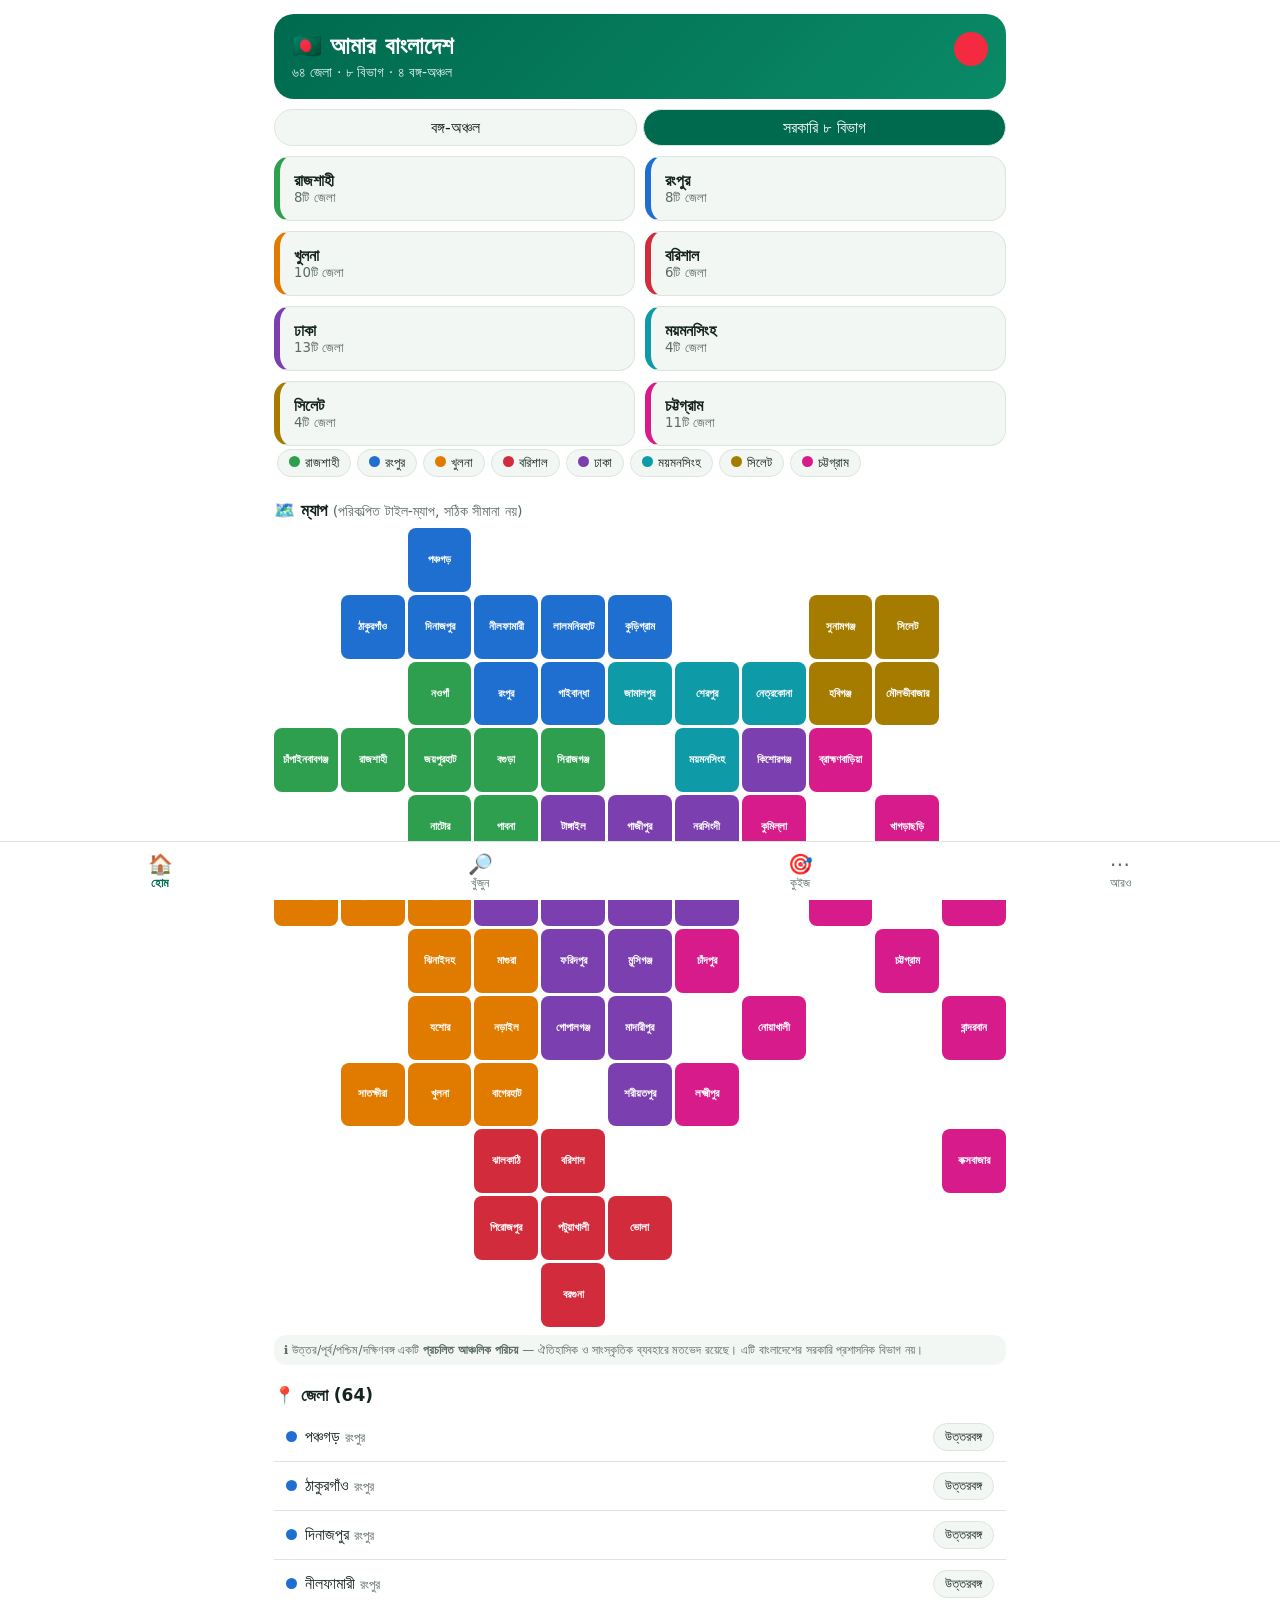
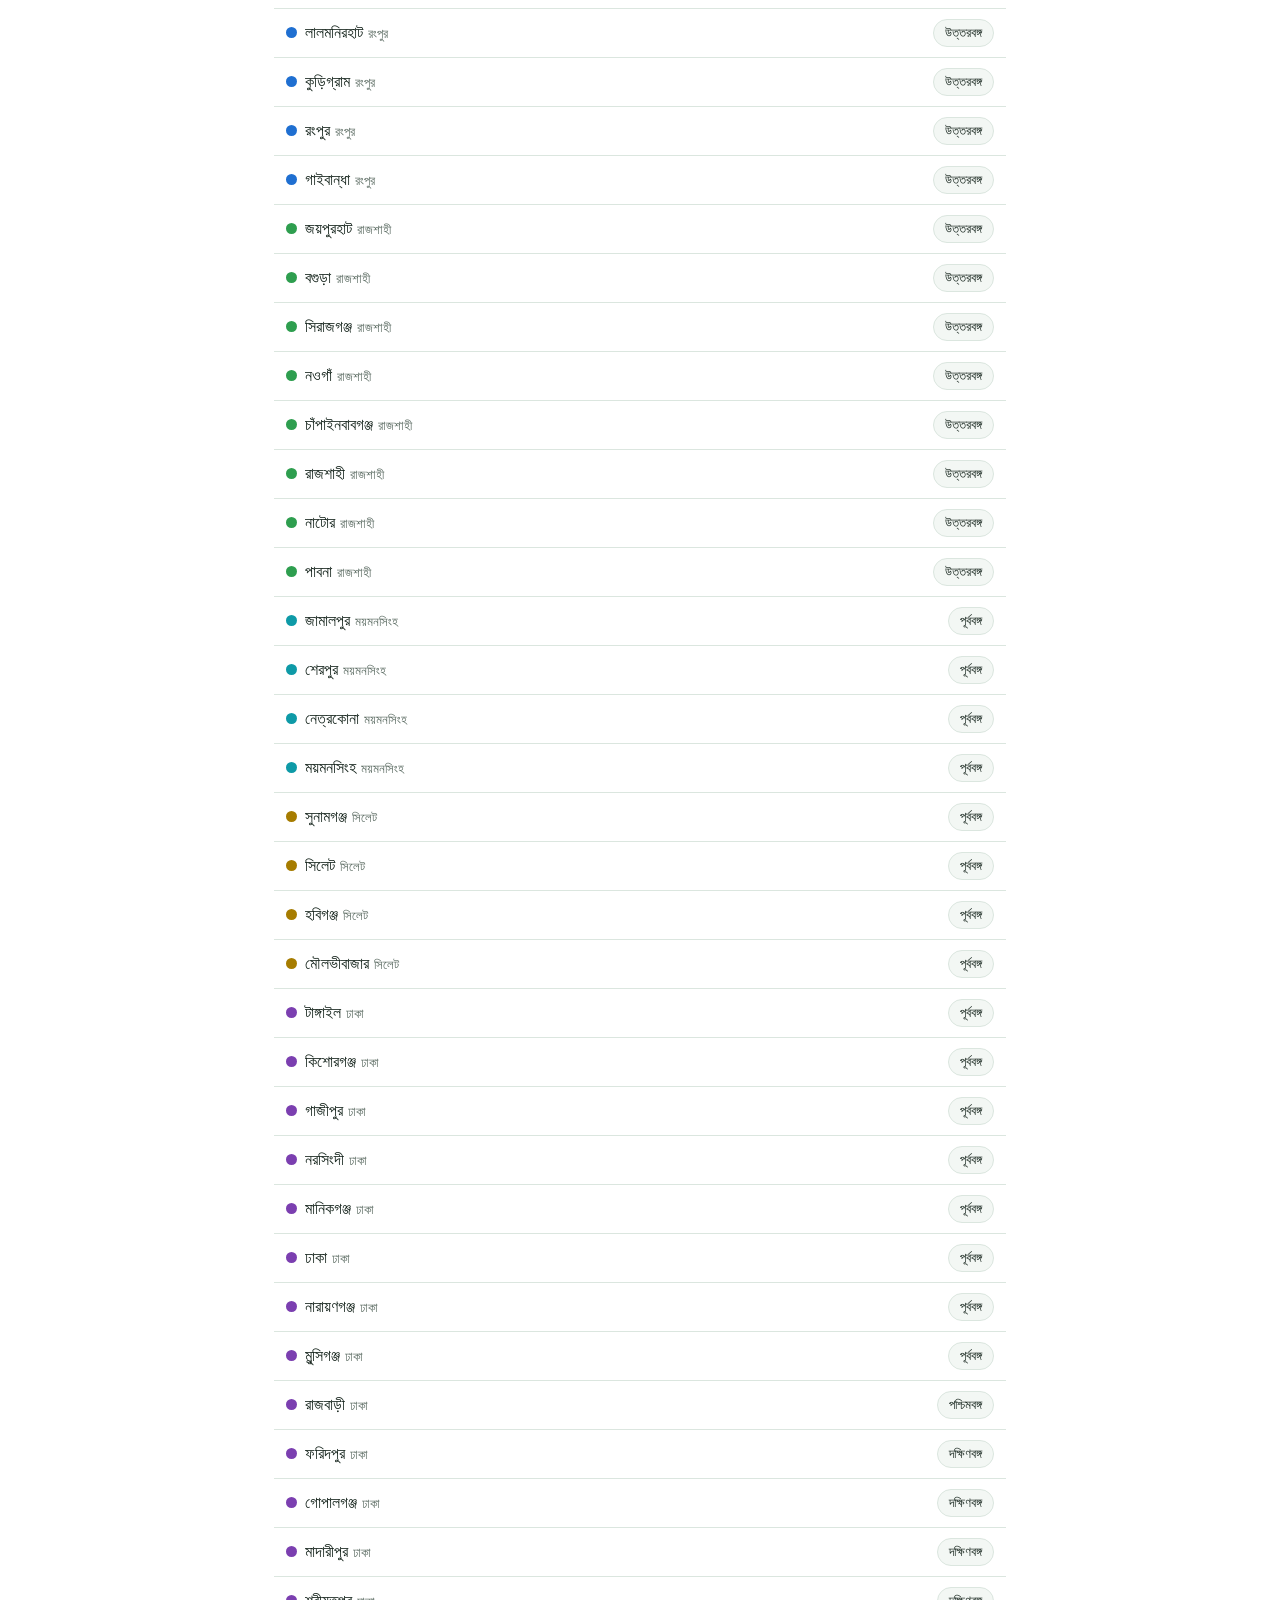
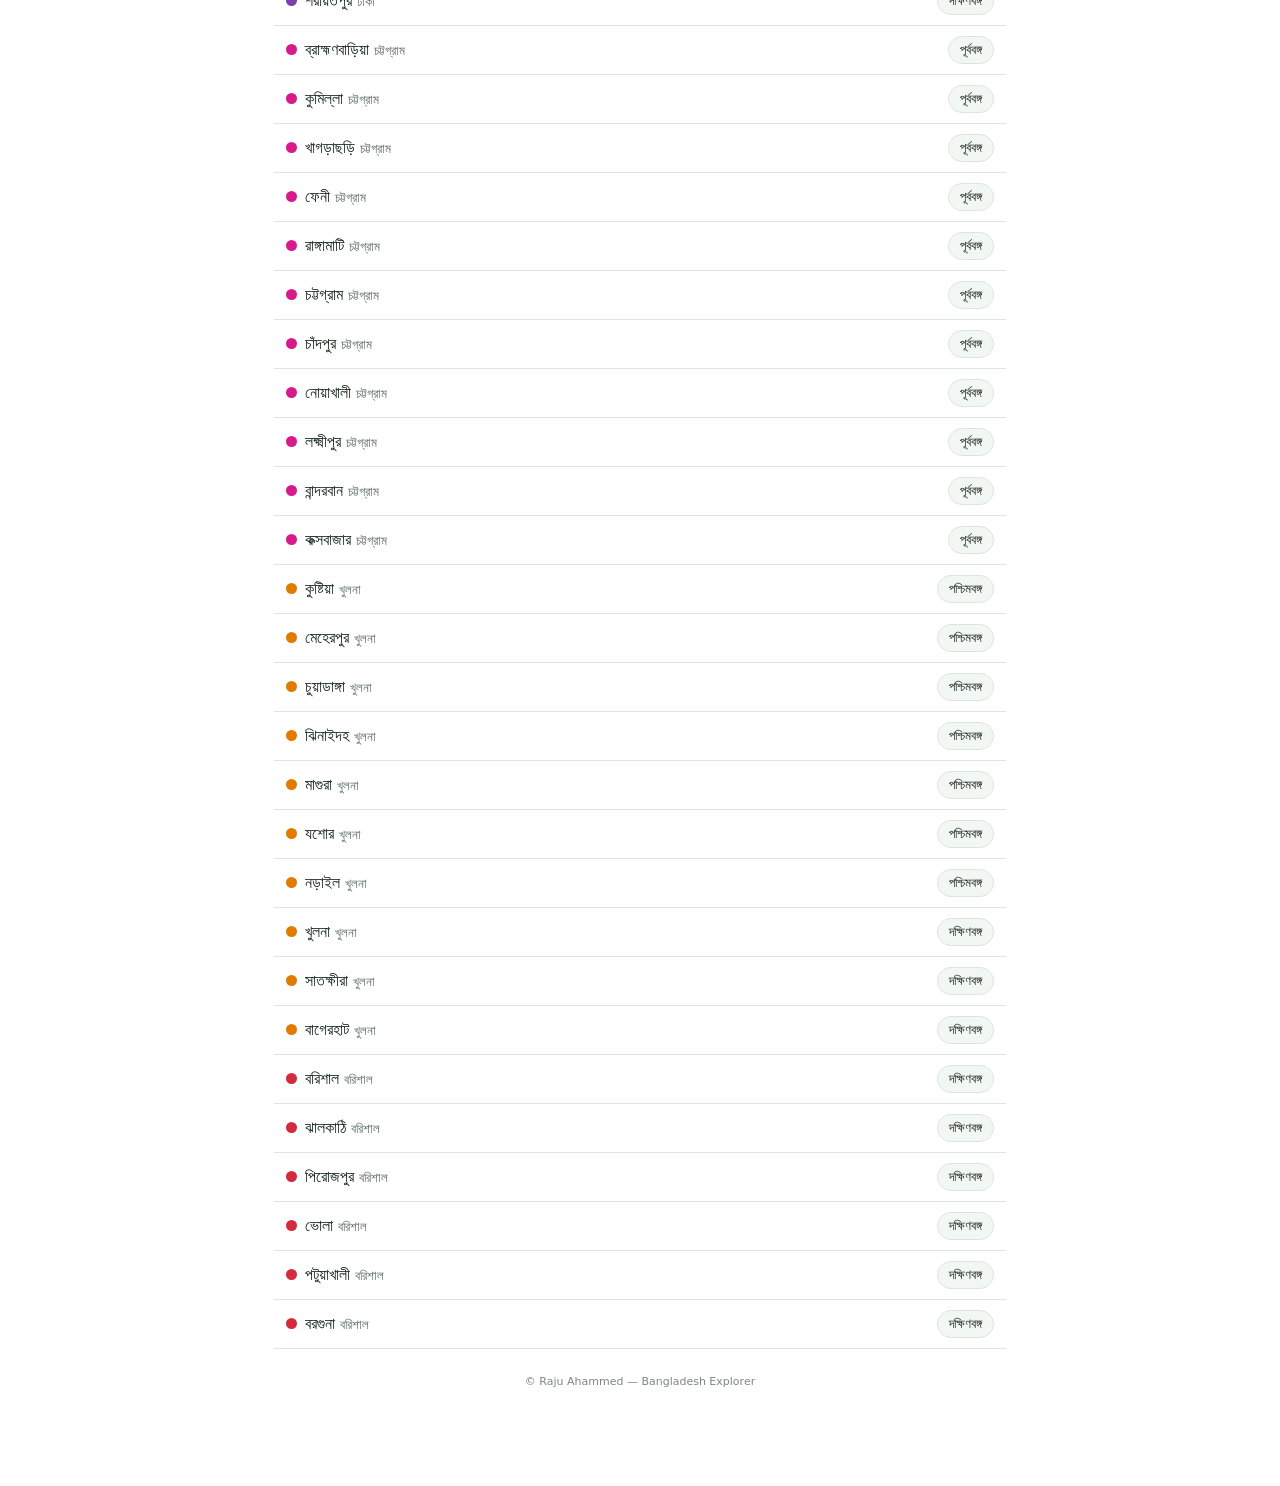
==== index.html @ a5cb710f "Rename index-3.html to index.html" ====
<!DOCTYPE html><html lang="bn"><head><meta charset="utf-8"><title>Bangladesh Explorer</title>
<meta name="viewport" content="width=device-width, initial-scale=1, viewport-fit=cover">
<style>
:root{--bg:#fff;--fg:#14231b;--card:#f3f7f4;--g:#006a4e;--r:#f42a41;--mut:#5b6b62;--bd:#dbe6df;box-sizing:border-box;padding-top:env(safe-area-inset-top,0px);padding-bottom:env(safe-area-inset-bottom,0px)}
@media(prefers-color-scheme:dark){:root:not([data-theme=light]){--bg:#0e1712;--fg:#e8f2ec;--card:#16241c;--mut:#9db0a5;--bd:#25382d}}
:root[data-theme=dark]{--bg:#0e1712;--fg:#e8f2ec;--card:#16241c;--mut:#9db0a5;--bd:#25382d}
*{box-sizing:border-box}html{scroll-padding-top:env(safe-area-inset-top,0px)}
body{margin:0;background:var(--bg);color:var(--fg);font-family:'Noto Sans Bengali','Kalpurush','Siyam Rupali','Nirmala UI','Bangla Sangam MN',system-ui,sans-serif;padding-bottom:78px}
main{max-width:760px;margin:auto;padding:14px}
h1{margin:0;font-size:24px}h2{font-size:17px;margin:20px 0 8px}
.top{background:linear-gradient(135deg,var(--g),#0a8a66);color:#fff;border-radius:20px;padding:18px;position:relative}
.top:after{content:"";position:absolute;right:18px;top:18px;width:34px;height:34px;border-radius:50%;background:var(--r)}
.top p{margin:4px 0 0;opacity:.9;font-size:14px}
.cards{display:grid;grid-template-columns:1fr 1fr;gap:10px}
.card{background:var(--card);border:1px solid var(--bd);border-radius:16px;padding:12px;transition:.2s}
button{font:inherit;color:inherit;cursor:pointer}
.reg{border-left:6px solid;text-align:left;font-weight:700;background:var(--card);border-radius:16px;border-top:1px solid var(--bd);border-right:1px solid var(--bd);border-bottom:1px solid var(--bd);padding:14px}
.reg small{display:block;color:var(--mut);font-weight:400}
.reg.on{transform:scale(1.03);box-shadow:0 4px 14px #0003}
.map{display:grid;grid-template-columns:repeat(11,1fr);gap:3px;margin-top:8px}
.t{aspect-ratio:1;border:0;border-radius:8px;font-size:clamp(7px,2.2vw,11px);line-height:1.1;padding:1px;color:#fff;font-weight:600;transition:.15s;overflow:hidden}
.t:hover,.t:active{transform:scale(1.25);z-index:2}.t.dim{opacity:.18}
.seg{display:flex;gap:6px;margin:10px 0}.seg button{flex:1;border:1px solid var(--bd);background:var(--card);border-radius:999px;padding:8px}
.seg .on{background:var(--g);color:#fff}
.note{font-size:12px;color:var(--mut);background:var(--card);border-radius:12px;padding:8px 10px;margin-top:8px}
.chip{display:inline-block;background:var(--card);border:1px solid var(--bd);border-radius:999px;padding:5px 11px;margin:3px;font-size:13px}
input{width:100%;font:inherit;padding:12px 14px;border-radius:14px;border:1px solid var(--bd);background:var(--card);color:var(--fg)}
.row{display:flex;justify-content:space-between;align-items:center;padding:10px 12px;border-bottom:1px solid var(--bd);cursor:pointer}
nav{position:fixed;bottom:0;left:0;right:0;display:flex;background:var(--bg);border-top:1px solid var(--bd);padding-bottom:env(safe-area-inset-bottom,0px)}
nav button{flex:1;border:0;background:none;padding:10px 0;font-size:12px;color:var(--mut)}nav .on{color:var(--g);font-weight:700}
nav span{display:block;font-size:20px}
#sheet{position:fixed;inset:0;background:#0007;display:none;align-items:flex-end;justify-content:center;z-index:9}
#sheet.open{display:flex}
#sh{background:var(--bg);width:100%;max-width:760px;max-height:88%;overflow:auto;border-radius:24px 24px 0 0;padding:18px;animation:up .25s}
@keyframes up{from{transform:translateY(40px);opacity:0}}
.foot{text-align:center;font-size:11px;color:var(--mut);margin:26px 0 6px;opacity:.8}
a{color:var(--g);font-weight:700}
.opt{display:block;width:100%;text-align:left;margin:6px 0;padding:12px;border-radius:12px;border:1px solid var(--bd);background:var(--card)}
.ok{background:#1b9a5f;color:#fff}.no{background:var(--r);color:#fff}
label{display:block;font-size:12px;color:var(--mut);margin:8px 0 3px}textarea,select{width:100%;font:inherit;padding:10px;border-radius:12px;border:1px solid var(--bd);background:var(--card);color:var(--fg)}
.t{display:flex;align-items:center;justify-content:center;text-align:center;text-decoration:none}
.sheet{display:none;position:fixed;inset:0;background:#0007;align-items:flex-end;justify-content:center;z-index:9}.sheet:target{display:flex}
.sh{background:var(--bg);width:100%;max-width:760px;max-height:88%;overflow:auto;border-radius:24px 24px 0 0;padding:18px}
nav a{flex:1;text-align:center;padding:10px 0;font-size:12px;color:var(--mut);text-decoration:none;font-weight:400}nav a span{display:block;font-size:20px}
details summary{cursor:pointer;padding:4px 0}html{scroll-behavior:smooth}
</style><script>window.onerror=function(m,u,l){var a=document.getElementById('app');if(a)a.innerHTML='<div style="padding:16px;font-family:sans-serif"><b>ত্রুটি:</b> '+m+' (line '+l+')<br><br><button onclick="try{localStorage.removeItem(\'bdData\')}catch(e){}location.reload()">রিসেট করে রিলোড করুন</button></div>'}</script></head><body><main id="app"><div id="home"></div><div class="top"><h1>🇧🇩 আমার বাংলাদেশ</h1><p>৬৪ জেলা · ৮ বিভাগ · ৪ বঙ্গ-অঞ্চল</p></div><div class="note">📄 সরল সংস্করণ: জেলায় ট্যাপ করলে তথ্য খুলবে। সার্চ, কুইজ ও অ্যাডমিন প্যানেল চালাতে ফাইলটি Chrome/Safari ব্রাউজারে খুলুন।</div><div><span class="chip"><i style="display:inline-block;width:11px;height:11px;border-radius:50%;margin-right:6px;background:#2e9e4f"></i>রাজশাহী</span><span class="chip"><i style="display:inline-block;width:11px;height:11px;border-radius:50%;margin-right:6px;background:#1f6fd1"></i>রংপুর</span><span class="chip"><i style="display:inline-block;width:11px;height:11px;border-radius:50%;margin-right:6px;background:#e07b00"></i>খুলনা</span><span class="chip"><i style="display:inline-block;width:11px;height:11px;border-radius:50%;margin-right:6px;background:#d22b3c"></i>বরিশাল</span><span class="chip"><i style="display:inline-block;width:11px;height:11px;border-radius:50%;margin-right:6px;background:#7b3fb0"></i>ঢাকা</span><span class="chip"><i style="display:inline-block;width:11px;height:11px;border-radius:50%;margin-right:6px;background:#0e9aa7"></i>ময়মনসিংহ</span><span class="chip"><i style="display:inline-block;width:11px;height:11px;border-radius:50%;margin-right:6px;background:#a67c00"></i>সিলেট</span><span class="chip"><i style="display:inline-block;width:11px;height:11px;border-radius:50%;margin-right:6px;background:#d81b8a"></i>চট্টগ্রাম</span></div><h2>🗺️ ম্যাপ <small style="font-weight:400;color:var(--mut)">(পরিকল্পিত টাইল-ম্যাপ)</small></h2><div class="map" style="grid-template-columns:repeat(11,1fr);grid-template-rows:repeat(12,auto)"><a class="t" href="#d-Panchagarh" style="grid-column:3;grid-row:1;background:#1f6fd1">পঞ্চগড়</a><a class="t" href="#d-Thakurgaon" style="grid-column:2;grid-row:2;background:#1f6fd1">ঠাকুরগাঁও</a><a class="t" href="#d-Dinajpur" style="grid-column:3;grid-row:2;background:#1f6fd1">দিনাজপুর</a><a class="t" href="#d-Nilphamari" style="grid-column:4;grid-row:2;background:#1f6fd1">নীলফামারী</a><a class="t" href="#d-Lalmonirhat" style="grid-column:5;grid-row:2;background:#1f6fd1">লালমনিরহাট</a><a class="t" href="#d-Kurigram" style="grid-column:6;grid-row:2;background:#1f6fd1">কুড়িগ্রাম</a><a class="t" href="#d-Rangpur" style="grid-column:4;grid-row:3;background:#1f6fd1">রংপুর</a><a class="t" href="#d-Gaibandha" style="grid-column:5;grid-row:3;background:#1f6fd1">গাইবান্ধা</a><a class="t" href="#d-Joypurhat" style="grid-column:3;grid-row:4;background:#2e9e4f">জয়পুরহাট</a><a class="t" href="#d-Bogura" style="grid-column:4;grid-row:4;background:#2e9e4f">বগুড়া</a><a class="t" href="#d-Sirajganj" style="grid-column:5;grid-row:4;background:#2e9e4f">সিরাজগঞ্জ</a><a class="t" href="#d-Naogaon" style="grid-column:3;grid-row:3;background:#2e9e4f">নওগাঁ</a><a class="t" href="#d-Chapainawabganj" style="grid-column:1;grid-row:4;background:#2e9e4f">চাঁপাইনবাবগঞ্জ</a><a class="t" href="#d-Rajshahi" style="grid-column:2;grid-row:4;background:#2e9e4f">রাজশাহী</a><a class="t" href="#d-Natore" style="grid-column:3;grid-row:5;background:#2e9e4f">নাটোর</a><a class="t" href="#d-Pabna" style="grid-column:4;grid-row:5;background:#2e9e4f">পাবনা</a><a class="t" href="#d-Jamalpur" style="grid-column:6;grid-row:3;background:#0e9aa7">জামালপুর</a><a class="t" href="#d-Sherpur" style="grid-column:7;grid-row:3;background:#0e9aa7">শেরপুর</a><a class="t" href="#d-Netrokona" style="grid-column:8;grid-row:3;background:#0e9aa7">নেত্রকোনা</a><a class="t" href="#d-Mymensingh" style="grid-column:7;grid-row:4;background:#0e9aa7">ময়মনসিংহ</a><a class="t" href="#d-Sunamganj" style="grid-column:9;grid-row:2;background:#a67c00">সুনামগঞ্জ</a><a class="t" href="#d-Sylhet" style="grid-column:10;grid-row:2;background:#a67c00">সিলেট</a><a class="t" href="#d-Habiganj" style="grid-column:9;grid-row:3;background:#a67c00">হবিগঞ্জ</a><a class="t" href="#d-Moulvibazar" style="grid-column:10;grid-row:3;background:#a67c00">মৌলভীবাজার</a><a class="t" href="#d-Tangail" style="grid-column:5;grid-row:5;background:#7b3fb0">টাঙ্গাইল</a><a class="t" href="#d-Kishoreganj" style="grid-column:8;grid-row:4;background:#7b3fb0">কিশোরগঞ্জ</a><a class="t" href="#d-Gazipur" style="grid-column:6;grid-row:5;background:#7b3fb0">গাজীপুর</a><a class="t" href="#d-Narsingdi" style="grid-column:7;grid-row:5;background:#7b3fb0">নরসিংদী</a><a class="t" href="#d-Manikganj" style="grid-column:5;grid-row:6;background:#7b3fb0">মানিকগঞ্জ</a><a class="t" href="#d-Dhaka" style="grid-column:6;grid-row:6;background:#7b3fb0">ঢাকা</a><a class="t" href="#d-Narayanganj" style="grid-column:7;grid-row:6;background:#7b3fb0">নারায়ণগঞ্জ</a><a class="t" href="#d-Munshiganj" style="grid-column:6;grid-row:7;background:#7b3fb0">মুন্সিগঞ্জ</a><a class="t" href="#d-Rajbari" style="grid-column:4;grid-row:6;background:#7b3fb0">রাজবাড়ী</a><a class="t" href="#d-Faridpur" style="grid-column:5;grid-row:7;background:#7b3fb0">ফরিদপুর</a><a class="t" href="#d-Gopalganj" style="grid-column:5;grid-row:8;background:#7b3fb0">গোপালগঞ্জ</a><a class="t" href="#d-Madaripur" style="grid-column:6;grid-row:8;background:#7b3fb0">মাদারীপুর</a><a class="t" href="#d-Shariatpur" style="grid-column:6;grid-row:9;background:#7b3fb0">শরীয়তপুর</a><a class="t" href="#d-Brahmanbaria" style="grid-column:9;grid-row:4;background:#d81b8a">ব্রাহ্মণবাড়িয়া</a><a class="t" href="#d-Cumilla" style="grid-column:8;grid-row:5;background:#d81b8a">কুমিল্লা</a><a class="t" href="#d-Khagrachhari" style="grid-column:10;grid-row:5;background:#d81b8a">খাগড়াছড়ি</a><a class="t" href="#d-Feni" style="grid-column:9;grid-row:6;background:#d81b8a">ফেনী</a><a class="t" href="#d-Rangamati" style="grid-column:11;grid-row:6;background:#d81b8a">রাঙ্গামাটি</a><a class="t" href="#d-Chattogram" style="grid-column:10;grid-row:7;background:#d81b8a">চট্টগ্রাম</a><a class="t" href="#d-Chandpur" style="grid-column:7;grid-row:7;background:#d81b8a">চাঁদপুর</a><a class="t" href="#d-Noakhali" style="grid-column:8;grid-row:8;background:#d81b8a">নোয়াখালী</a><a class="t" href="#d-Lakshmipur" style="grid-column:7;grid-row:9;background:#d81b8a">লক্ষ্মীপুর</a><a class="t" href="#d-Bandarban" style="grid-column:11;grid-row:8;background:#d81b8a">বান্দরবান</a><a class="t" href="#d-Cox-s-Bazar" style="grid-column:11;grid-row:10;background:#d81b8a">কক্সবাজার</a><a class="t" href="#d-Kushtia" style="grid-column:3;grid-row:6;background:#e07b00">কুষ্টিয়া</a><a class="t" href="#d-Meherpur" style="grid-column:1;grid-row:6;background:#e07b00">মেহেরপুর</a><a class="t" href="#d-Chuadanga" style="grid-column:2;grid-row:6;background:#e07b00">চুয়াডাঙ্গা</a><a class="t" href="#d-Jhenaidah" style="grid-column:3;grid-row:7;background:#e07b00">ঝিনাইদহ</a><a class="t" href="#d-Magura" style="grid-column:4;grid-row:7;background:#e07b00">মাগুরা</a><a class="t" href="#d-Jashore" style="grid-column:3;grid-row:8;background:#e07b00">যশোর</a><a class="t" href="#d-Narail" style="grid-column:4;grid-row:8;background:#e07b00">নড়াইল</a><a class="t" href="#d-Khulna" style="grid-column:3;grid-row:9;background:#e07b00">খুলনা</a><a class="t" href="#d-Satkhira" style="grid-column:2;grid-row:9;background:#e07b00">সাতক্ষীরা</a><a class="t" href="#d-Bagerhat" style="grid-column:4;grid-row:9;background:#e07b00">বাগেরহাট</a><a class="t" href="#d-Barishal" style="grid-column:5;grid-row:10;background:#d22b3c">বরিশাল</a><a class="t" href="#d-Jhalokati" style="grid-column:4;grid-row:10;background:#d22b3c">ঝালকাঠি</a><a class="t" href="#d-Pirojpur" style="grid-column:4;grid-row:11;background:#d22b3c">পিরোজপুর</a><a class="t" href="#d-Bhola" style="grid-column:6;grid-row:11;background:#d22b3c">ভোলা</a><a class="t" href="#d-Patuakhali" style="grid-column:5;grid-row:11;background:#d22b3c">পটুয়াখালী</a><a class="t" href="#d-Barguna" style="grid-column:5;grid-row:12;background:#d22b3c">বরগুনা</a></div><div class="note">ℹ️ উত্তর/পূর্ব/পশ্চিম/দক্ষিণবঙ্গ একটি <b>প্রচলিত আঞ্চলিক পরিচয়</b> — মতভেদ রয়েছে। এটি সরকারি প্রশাসনিক বিভাগ নয়।</div><h2 id="divs">🗺️ সরকারি ৮ বিভাগ</h2><details class="card" style="margin:6px 0"><summary><b style="color:#2e9e4f">রাজশাহী</b> (8টি জেলা)</summary><a class="row" href="#d-Joypurhat" style="text-decoration:none;color:inherit"><span><i style="display:inline-block;width:11px;height:11px;border-radius:50%;margin-right:6px;background:#2e9e4f"></i>জয়পুরহাট</span><span class="chip" style="margin:0">উত্তরবঙ্গ</span></a><a class="row" href="#d-Bogura" style="text-decoration:none;color:inherit"><span><i style="display:inline-block;width:11px;height:11px;border-radius:50%;margin-right:6px;background:#2e9e4f"></i>বগুড়া</span><span class="chip" style="margin:0">উত্তরবঙ্গ</span></a><a class="row" href="#d-Sirajganj" style="text-decoration:none;color:inherit"><span><i style="display:inline-block;width:11px;height:11px;border-radius:50%;margin-right:6px;background:#2e9e4f"></i>সিরাজগঞ্জ</span><span class="chip" style="margin:0">উত্তরবঙ্গ</span></a><a class="row" href="#d-Naogaon" style="text-decoration:none;color:inherit"><span><i style="display:inline-block;width:11px;height:11px;border-radius:50%;margin-right:6px;background:#2e9e4f"></i>নওগাঁ</span><span class="chip" style="margin:0">উত্তরবঙ্গ</span></a><a class="row" href="#d-Chapainawabganj" style="text-decoration:none;color:inherit"><span><i style="display:inline-block;width:11px;height:11px;border-radius:50%;margin-right:6px;background:#2e9e4f"></i>চাঁপাইনবাবগঞ্জ</span><span class="chip" style="margin:0">উত্তরবঙ্গ</span></a><a class="row" href="#d-Rajshahi" style="text-decoration:none;color:inherit"><span><i style="display:inline-block;width:11px;height:11px;border-radius:50%;margin-right:6px;background:#2e9e4f"></i>রাজশাহী</span><span class="chip" style="margin:0">উত্তরবঙ্গ</span></a><a class="row" href="#d-Natore" style="text-decoration:none;color:inherit"><span><i style="display:inline-block;width:11px;height:11px;border-radius:50%;margin-right:6px;background:#2e9e4f"></i>নাটোর</span><span class="chip" style="margin:0">উত্তরবঙ্গ</span></a><a class="row" href="#d-Pabna" style="text-decoration:none;color:inherit"><span><i style="display:inline-block;width:11px;height:11px;border-radius:50%;margin-right:6px;background:#2e9e4f"></i>পাবনা</span><span class="chip" style="margin:0">উত্তরবঙ্গ</span></a></details><details class="card" style="margin:6px 0"><summary><b style="color:#1f6fd1">রংপুর</b> (8টি জেলা)</summary><a class="row" href="#d-Panchagarh" style="text-decoration:none;color:inherit"><span><i style="display:inline-block;width:11px;height:11px;border-radius:50%;margin-right:6px;background:#1f6fd1"></i>পঞ্চগড়</span><span class="chip" style="margin:0">উত্তরবঙ্গ</span></a><a class="row" href="#d-Thakurgaon" style="text-decoration:none;color:inherit"><span><i style="display:inline-block;width:11px;height:11px;border-radius:50%;margin-right:6px;background:#1f6fd1"></i>ঠাকুরগাঁও</span><span class="chip" style="margin:0">উত্তরবঙ্গ</span></a><a class="row" href="#d-Dinajpur" style="text-decoration:none;color:inherit"><span><i style="display:inline-block;width:11px;height:11px;border-radius:50%;margin-right:6px;background:#1f6fd1"></i>দিনাজপুর</span><span class="chip" style="margin:0">উত্তরবঙ্গ</span></a><a class="row" href="#d-Nilphamari" style="text-decoration:none;color:inherit"><span><i style="display:inline-block;width:11px;height:11px;border-radius:50%;margin-right:6px;background:#1f6fd1"></i>নীলফামারী</span><span class="chip" style="margin:0">উত্তরবঙ্গ</span></a><a class="row" href="#d-Lalmonirhat" style="text-decoration:none;color:inherit"><span><i style="display:inline-block;width:11px;height:11px;border-radius:50%;margin-right:6px;background:#1f6fd1"></i>লালমনিরহাট</span><span class="chip" style="margin:0">উত্তরবঙ্গ</span></a><a class="row" href="#d-Kurigram" style="text-decoration:none;color:inherit"><span><i style="display:inline-block;width:11px;height:11px;border-radius:50%;margin-right:6px;background:#1f6fd1"></i>কুড়িগ্রাম</span><span class="chip" style="margin:0">উত্তরবঙ্গ</span></a><a class="row" href="#d-Rangpur" style="text-decoration:none;color:inherit"><span><i style="display:inline-block;width:11px;height:11px;border-radius:50%;margin-right:6px;background:#1f6fd1"></i>রংপুর</span><span class="chip" style="margin:0">উত্তরবঙ্গ</span></a><a class="row" href="#d-Gaibandha" style="text-decoration:none;color:inherit"><span><i style="display:inline-block;width:11px;height:11px;border-radius:50%;margin-right:6px;background:#1f6fd1"></i>গাইবান্ধা</span><span class="chip" style="margin:0">উত্তরবঙ্গ</span></a></details><details class="card" style="margin:6px 0"><summary><b style="color:#e07b00">খুলনা</b> (10টি জেলা)</summary><a class="row" href="#d-Kushtia" style="text-decoration:none;color:inherit"><span><i style="display:inline-block;width:11px;height:11px;border-radius:50%;margin-right:6px;background:#e07b00"></i>কুষ্টিয়া</span><span class="chip" style="margin:0">পশ্চিমবঙ্গ</span></a><a class="row" href="#d-Meherpur" style="text-decoration:none;color:inherit"><span><i style="display:inline-block;width:11px;height:11px;border-radius:50%;margin-right:6px;background:#e07b00"></i>মেহেরপুর</span><span class="chip" style="margin:0">পশ্চিমবঙ্গ</span></a><a class="row" href="#d-Chuadanga" style="text-decoration:none;color:inherit"><span><i style="display:inline-block;width:11px;height:11px;border-radius:50%;margin-right:6px;background:#e07b00"></i>চুয়াডাঙ্গা</span><span class="chip" style="margin:0">পশ্চিমবঙ্গ</span></a><a class="row" href="#d-Jhenaidah" style="text-decoration:none;color:inherit"><span><i style="display:inline-block;width:11px;height:11px;border-radius:50%;margin-right:6px;background:#e07b00"></i>ঝিনাইদহ</span><span class="chip" style="margin:0">পশ্চিমবঙ্গ</span></a><a class="row" href="#d-Magura" style="text-decoration:none;color:inherit"><span><i style="display:inline-block;width:11px;height:11px;border-radius:50%;margin-right:6px;background:#e07b00"></i>মাগুরা</span><span class="chip" style="margin:0">পশ্চিমবঙ্গ</span></a><a class="row" href="#d-Jashore" style="text-decoration:none;color:inherit"><span><i style="display:inline-block;width:11px;height:11px;border-radius:50%;margin-right:6px;background:#e07b00"></i>যশোর</span><span class="chip" style="margin:0">পশ্চিমবঙ্গ</span></a><a class="row" href="#d-Narail" style="text-decoration:none;color:inherit"><span><i style="display:inline-block;width:11px;height:11px;border-radius:50%;margin-right:6px;background:#e07b00"></i>নড়াইল</span><span class="chip" style="margin:0">পশ্চিমবঙ্গ</span></a><a class="row" href="#d-Khulna" style="text-decoration:none;color:inherit"><span><i style="display:inline-block;width:11px;height:11px;border-radius:50%;margin-right:6px;background:#e07b00"></i>খুলনা</span><span class="chip" style="margin:0">দক্ষিণবঙ্গ</span></a><a class="row" href="#d-Satkhira" style="text-decoration:none;color:inherit"><span><i style="display:inline-block;width:11px;height:11px;border-radius:50%;margin-right:6px;background:#e07b00"></i>সাতক্ষীরা</span><span class="chip" style="margin:0">দক্ষিণবঙ্গ</span></a><a class="row" href="#d-Bagerhat" style="text-decoration:none;color:inherit"><span><i style="display:inline-block;width:11px;height:11px;border-radius:50%;margin-right:6px;background:#e07b00"></i>বাগেরহাট</span><span class="chip" style="margin:0">দক্ষিণবঙ্গ</span></a></details><details class="card" style="margin:6px 0"><summary><b style="color:#d22b3c">বরিশাল</b> (6টি জেলা)</summary><a class="row" href="#d-Barishal" style="text-decoration:none;color:inherit"><span><i style="display:inline-block;width:11px;height:11px;border-radius:50%;margin-right:6px;background:#d22b3c"></i>বরিশাল</span><span class="chip" style="margin:0">দক্ষিণবঙ্গ</span></a><a class="row" href="#d-Jhalokati" style="text-decoration:none;color:inherit"><span><i style="display:inline-block;width:11px;height:11px;border-radius:50%;margin-right:6px;background:#d22b3c"></i>ঝালকাঠি</span><span class="chip" style="margin:0">দক্ষিণবঙ্গ</span></a><a class="row" href="#d-Pirojpur" style="text-decoration:none;color:inherit"><span><i style="display:inline-block;width:11px;height:11px;border-radius:50%;margin-right:6px;background:#d22b3c"></i>পিরোজপুর</span><span class="chip" style="margin:0">দক্ষিণবঙ্গ</span></a><a class="row" href="#d-Bhola" style="text-decoration:none;color:inherit"><span><i style="display:inline-block;width:11px;height:11px;border-radius:50%;margin-right:6px;background:#d22b3c"></i>ভোলা</span><span class="chip" style="margin:0">দক্ষিণবঙ্গ</span></a><a class="row" href="#d-Patuakhali" style="text-decoration:none;color:inherit"><span><i style="display:inline-block;width:11px;height:11px;border-radius:50%;margin-right:6px;background:#d22b3c"></i>পটুয়াখালী</span><span class="chip" style="margin:0">দক্ষিণবঙ্গ</span></a><a class="row" href="#d-Barguna" style="text-decoration:none;color:inherit"><span><i style="display:inline-block;width:11px;height:11px;border-radius:50%;margin-right:6px;background:#d22b3c"></i>বরগুনা</span><span class="chip" style="margin:0">দক্ষিণবঙ্গ</span></a></details><details class="card" style="margin:6px 0"><summary><b style="color:#7b3fb0">ঢাকা</b> (13টি জেলা)</summary><a class="row" href="#d-Tangail" style="text-decoration:none;color:inherit"><span><i style="display:inline-block;width:11px;height:11px;border-radius:50%;margin-right:6px;background:#7b3fb0"></i>টাঙ্গাইল</span><span class="chip" style="margin:0">পূর্ববঙ্গ</span></a><a class="row" href="#d-Kishoreganj" style="text-decoration:none;color:inherit"><span><i style="display:inline-block;width:11px;height:11px;border-radius:50%;margin-right:6px;background:#7b3fb0"></i>কিশোরগঞ্জ</span><span class="chip" style="margin:0">পূর্ববঙ্গ</span></a><a class="row" href="#d-Gazipur" style="text-decoration:none;color:inherit"><span><i style="display:inline-block;width:11px;height:11px;border-radius:50%;margin-right:6px;background:#7b3fb0"></i>গাজীপুর</span><span class="chip" style="margin:0">পূর্ববঙ্গ</span></a><a class="row" href="#d-Narsingdi" style="text-decoration:none;color:inherit"><span><i style="display:inline-block;width:11px;height:11px;border-radius:50%;margin-right:6px;background:#7b3fb0"></i>নরসিংদী</span><span class="chip" style="margin:0">পূর্ববঙ্গ</span></a><a class="row" href="#d-Manikganj" style="text-decoration:none;color:inherit"><span><i style="display:inline-block;width:11px;height:11px;border-radius:50%;margin-right:6px;background:#7b3fb0"></i>মানিকগঞ্জ</span><span class="chip" style="margin:0">পূর্ববঙ্গ</span></a><a class="row" href="#d-Dhaka" style="text-decoration:none;color:inherit"><span><i style="display:inline-block;width:11px;height:11px;border-radius:50%;margin-right:6px;background:#7b3fb0"></i>ঢাকা</span><span class="chip" style="margin:0">পূর্ববঙ্গ</span></a><a class="row" href="#d-Narayanganj" style="text-decoration:none;color:inherit"><span><i style="display:inline-block;width:11px;height:11px;border-radius:50%;margin-right:6px;background:#7b3fb0"></i>নারায়ণগঞ্জ</span><span class="chip" style="margin:0">পূর্ববঙ্গ</span></a><a class="row" href="#d-Munshiganj" style="text-decoration:none;color:inherit"><span><i style="display:inline-block;width:11px;height:11px;border-radius:50%;margin-right:6px;background:#7b3fb0"></i>মুন্সিগঞ্জ</span><span class="chip" style="margin:0">পূর্ববঙ্গ</span></a><a class="row" href="#d-Rajbari" style="text-decoration:none;color:inherit"><span><i style="display:inline-block;width:11px;height:11px;border-radius:50%;margin-right:6px;background:#7b3fb0"></i>রাজবাড়ী</span><span class="chip" style="margin:0">পশ্চিমবঙ্গ</span></a><a class="row" href="#d-Faridpur" style="text-decoration:none;color:inherit"><span><i style="display:inline-block;width:11px;height:11px;border-radius:50%;margin-right:6px;background:#7b3fb0"></i>ফরিদপুর</span><span class="chip" style="margin:0">দক্ষিণবঙ্গ</span></a><a class="row" href="#d-Gopalganj" style="text-decoration:none;color:inherit"><span><i style="display:inline-block;width:11px;height:11px;border-radius:50%;margin-right:6px;background:#7b3fb0"></i>গোপালগঞ্জ</span><span class="chip" style="margin:0">দক্ষিণবঙ্গ</span></a><a class="row" href="#d-Madaripur" style="text-decoration:none;color:inherit"><span><i style="display:inline-block;width:11px;height:11px;border-radius:50%;margin-right:6px;background:#7b3fb0"></i>মাদারীপুর</span><span class="chip" style="margin:0">দক্ষিণবঙ্গ</span></a><a class="row" href="#d-Shariatpur" style="text-decoration:none;color:inherit"><span><i style="display:inline-block;width:11px;height:11px;border-radius:50%;margin-right:6px;background:#7b3fb0"></i>শরীয়তপুর</span><span class="chip" style="margin:0">দক্ষিণবঙ্গ</span></a></details><details class="card" style="margin:6px 0"><summary><b style="color:#0e9aa7">ময়মনসিংহ</b> (4টি জেলা)</summary><a class="row" href="#d-Jamalpur" style="text-decoration:none;color:inherit"><span><i style="display:inline-block;width:11px;height:11px;border-radius:50%;margin-right:6px;background:#0e9aa7"></i>জামালপুর</span><span class="chip" style="margin:0">পূর্ববঙ্গ</span></a><a class="row" href="#d-Sherpur" style="text-decoration:none;color:inherit"><span><i style="display:inline-block;width:11px;height:11px;border-radius:50%;margin-right:6px;background:#0e9aa7"></i>শেরপুর</span><span class="chip" style="margin:0">পূর্ববঙ্গ</span></a><a class="row" href="#d-Netrokona" style="text-decoration:none;color:inherit"><span><i style="display:inline-block;width:11px;height:11px;border-radius:50%;margin-right:6px;background:#0e9aa7"></i>নেত্রকোনা</span><span class="chip" style="margin:0">পূর্ববঙ্গ</span></a><a class="row" href="#d-Mymensingh" style="text-decoration:none;color:inherit"><span><i style="display:inline-block;width:11px;height:11px;border-radius:50%;margin-right:6px;background:#0e9aa7"></i>ময়মনসিংহ</span><span class="chip" style="margin:0">পূর্ববঙ্গ</span></a></details><details class="card" style="margin:6px 0"><summary><b style="color:#a67c00">সিলেট</b> (4টি জেলা)</summary><a class="row" href="#d-Sunamganj" style="text-decoration:none;color:inherit"><span><i style="display:inline-block;width:11px;height:11px;border-radius:50%;margin-right:6px;background:#a67c00"></i>সুনামগঞ্জ</span><span class="chip" style="margin:0">পূর্ববঙ্গ</span></a><a class="row" href="#d-Sylhet" style="text-decoration:none;color:inherit"><span><i style="display:inline-block;width:11px;height:11px;border-radius:50%;margin-right:6px;background:#a67c00"></i>সিলেট</span><span class="chip" style="margin:0">পূর্ববঙ্গ</span></a><a class="row" href="#d-Habiganj" style="text-decoration:none;color:inherit"><span><i style="display:inline-block;width:11px;height:11px;border-radius:50%;margin-right:6px;background:#a67c00"></i>হবিগঞ্জ</span><span class="chip" style="margin:0">পূর্ববঙ্গ</span></a><a class="row" href="#d-Moulvibazar" style="text-decoration:none;color:inherit"><span><i style="display:inline-block;width:11px;height:11px;border-radius:50%;margin-right:6px;background:#a67c00"></i>মৌলভীবাজার</span><span class="chip" style="margin:0">পূর্ববঙ্গ</span></a></details><details class="card" style="margin:6px 0"><summary><b style="color:#d81b8a">চট্টগ্রাম</b> (11টি জেলা)</summary><a class="row" href="#d-Brahmanbaria" style="text-decoration:none;color:inherit"><span><i style="display:inline-block;width:11px;height:11px;border-radius:50%;margin-right:6px;background:#d81b8a"></i>ব্রাহ্মণবাড়িয়া</span><span class="chip" style="margin:0">পূর্ববঙ্গ</span></a><a class="row" href="#d-Cumilla" style="text-decoration:none;color:inherit"><span><i style="display:inline-block;width:11px;height:11px;border-radius:50%;margin-right:6px;background:#d81b8a"></i>কুমিল্লা</span><span class="chip" style="margin:0">পূর্ববঙ্গ</span></a><a class="row" href="#d-Khagrachhari" style="text-decoration:none;color:inherit"><span><i style="display:inline-block;width:11px;height:11px;border-radius:50%;margin-right:6px;background:#d81b8a"></i>খাগড়াছড়ি</span><span class="chip" style="margin:0">পূর্ববঙ্গ</span></a><a class="row" href="#d-Feni" style="text-decoration:none;color:inherit"><span><i style="display:inline-block;width:11px;height:11px;border-radius:50%;margin-right:6px;background:#d81b8a"></i>ফেনী</span><span class="chip" style="margin:0">পূর্ববঙ্গ</span></a><a class="row" href="#d-Rangamati" style="text-decoration:none;color:inherit"><span><i style="display:inline-block;width:11px;height:11px;border-radius:50%;margin-right:6px;background:#d81b8a"></i>রাঙ্গামাটি</span><span class="chip" style="margin:0">পূর্ববঙ্গ</span></a><a class="row" href="#d-Chattogram" style="text-decoration:none;color:inherit"><span><i style="display:inline-block;width:11px;height:11px;border-radius:50%;margin-right:6px;background:#d81b8a"></i>চট্টগ্রাম</span><span class="chip" style="margin:0">পূর্ববঙ্গ</span></a><a class="row" href="#d-Chandpur" style="text-decoration:none;color:inherit"><span><i style="display:inline-block;width:11px;height:11px;border-radius:50%;margin-right:6px;background:#d81b8a"></i>চাঁদপুর</span><span class="chip" style="margin:0">পূর্ববঙ্গ</span></a><a class="row" href="#d-Noakhali" style="text-decoration:none;color:inherit"><span><i style="display:inline-block;width:11px;height:11px;border-radius:50%;margin-right:6px;background:#d81b8a"></i>নোয়াখালী</span><span class="chip" style="margin:0">পূর্ববঙ্গ</span></a><a class="row" href="#d-Lakshmipur" style="text-decoration:none;color:inherit"><span><i style="display:inline-block;width:11px;height:11px;border-radius:50%;margin-right:6px;background:#d81b8a"></i>লক্ষ্মীপুর</span><span class="chip" style="margin:0">পূর্ববঙ্গ</span></a><a class="row" href="#d-Bandarban" style="text-decoration:none;color:inherit"><span><i style="display:inline-block;width:11px;height:11px;border-radius:50%;margin-right:6px;background:#d81b8a"></i>বান্দরবান</span><span class="chip" style="margin:0">পূর্ববঙ্গ</span></a><a class="row" href="#d-Cox-s-Bazar" style="text-decoration:none;color:inherit"><span><i style="display:inline-block;width:11px;height:11px;border-radius:50%;margin-right:6px;background:#d81b8a"></i>কক্সবাজার</span><span class="chip" style="margin:0">পূর্ববঙ্গ</span></a></details><h2 id="regs">🌍 ৪টি বঙ্গ-অঞ্চল</h2><details class="card" style="margin:6px 0"><summary><b style="color:#0a8a4e">উত্তরবঙ্গ</b> (16টি জেলা)</summary><a class="row" href="#d-Panchagarh" style="text-decoration:none;color:inherit"><span><i style="display:inline-block;width:11px;height:11px;border-radius:50%;margin-right:6px;background:#1f6fd1"></i>পঞ্চগড়</span><span class="chip" style="margin:0">উত্তরবঙ্গ</span></a><a class="row" href="#d-Thakurgaon" style="text-decoration:none;color:inherit"><span><i style="display:inline-block;width:11px;height:11px;border-radius:50%;margin-right:6px;background:#1f6fd1"></i>ঠাকুরগাঁও</span><span class="chip" style="margin:0">উত্তরবঙ্গ</span></a><a class="row" href="#d-Dinajpur" style="text-decoration:none;color:inherit"><span><i style="display:inline-block;width:11px;height:11px;border-radius:50%;margin-right:6px;background:#1f6fd1"></i>দিনাজপুর</span><span class="chip" style="margin:0">উত্তরবঙ্গ</span></a><a class="row" href="#d-Nilphamari" style="text-decoration:none;color:inherit"><span><i style="display:inline-block;width:11px;height:11px;border-radius:50%;margin-right:6px;background:#1f6fd1"></i>নীলফামারী</span><span class="chip" style="margin:0">উত্তরবঙ্গ</span></a><a class="row" href="#d-Lalmonirhat" style="text-decoration:none;color:inherit"><span><i style="display:inline-block;width:11px;height:11px;border-radius:50%;margin-right:6px;background:#1f6fd1"></i>লালমনিরহাট</span><span class="chip" style="margin:0">উত্তরবঙ্গ</span></a><a class="row" href="#d-Kurigram" style="text-decoration:none;color:inherit"><span><i style="display:inline-block;width:11px;height:11px;border-radius:50%;margin-right:6px;background:#1f6fd1"></i>কুড়িগ্রাম</span><span class="chip" style="margin:0">উত্তরবঙ্গ</span></a><a class="row" href="#d-Rangpur" style="text-decoration:none;color:inherit"><span><i style="display:inline-block;width:11px;height:11px;border-radius:50%;margin-right:6px;background:#1f6fd1"></i>রংপুর</span><span class="chip" style="margin:0">উত্তরবঙ্গ</span></a><a class="row" href="#d-Gaibandha" style="text-decoration:none;color:inherit"><span><i style="display:inline-block;width:11px;height:11px;border-radius:50%;margin-right:6px;background:#1f6fd1"></i>গাইবান্ধা</span><span class="chip" style="margin:0">উত্তরবঙ্গ</span></a><a class="row" href="#d-Joypurhat" style="text-decoration:none;color:inherit"><span><i style="display:inline-block;width:11px;height:11px;border-radius:50%;margin-right:6px;background:#2e9e4f"></i>জয়পুরহাট</span><span class="chip" style="margin:0">উত্তরবঙ্গ</span></a><a class="row" href="#d-Bogura" style="text-decoration:none;color:inherit"><span><i style="display:inline-block;width:11px;height:11px;border-radius:50%;margin-right:6px;background:#2e9e4f"></i>বগুড়া</span><span class="chip" style="margin:0">উত্তরবঙ্গ</span></a><a class="row" href="#d-Sirajganj" style="text-decoration:none;color:inherit"><span><i style="display:inline-block;width:11px;height:11px;border-radius:50%;margin-right:6px;background:#2e9e4f"></i>সিরাজগঞ্জ</span><span class="chip" style="margin:0">উত্তরবঙ্গ</span></a><a class="row" href="#d-Naogaon" style="text-decoration:none;color:inherit"><span><i style="display:inline-block;width:11px;height:11px;border-radius:50%;margin-right:6px;background:#2e9e4f"></i>নওগাঁ</span><span class="chip" style="margin:0">উত্তরবঙ্গ</span></a><a class="row" href="#d-Chapainawabganj" style="text-decoration:none;color:inherit"><span><i style="display:inline-block;width:11px;height:11px;border-radius:50%;margin-right:6px;background:#2e9e4f"></i>চাঁপাইনবাবগঞ্জ</span><span class="chip" style="margin:0">উত্তরবঙ্গ</span></a><a class="row" href="#d-Rajshahi" style="text-decoration:none;color:inherit"><span><i style="display:inline-block;width:11px;height:11px;border-radius:50%;margin-right:6px;background:#2e9e4f"></i>রাজশাহী</span><span class="chip" style="margin:0">উত্তরবঙ্গ</span></a><a class="row" href="#d-Natore" style="text-decoration:none;color:inherit"><span><i style="display:inline-block;width:11px;height:11px;border-radius:50%;margin-right:6px;background:#2e9e4f"></i>নাটোর</span><span class="chip" style="margin:0">উত্তরবঙ্গ</span></a><a class="row" href="#d-Pabna" style="text-decoration:none;color:inherit"><span><i style="display:inline-block;width:11px;height:11px;border-radius:50%;margin-right:6px;background:#2e9e4f"></i>পাবনা</span><span class="chip" style="margin:0">উত্তরবঙ্গ</span></a></details><details class="card" style="margin:6px 0"><summary><b style="color:#1f6fd1">পূর্ববঙ্গ</b> (27টি জেলা)</summary><a class="row" href="#d-Jamalpur" style="text-decoration:none;color:inherit"><span><i style="display:inline-block;width:11px;height:11px;border-radius:50%;margin-right:6px;background:#0e9aa7"></i>জামালপুর</span><span class="chip" style="margin:0">পূর্ববঙ্গ</span></a><a class="row" href="#d-Sherpur" style="text-decoration:none;color:inherit"><span><i style="display:inline-block;width:11px;height:11px;border-radius:50%;margin-right:6px;background:#0e9aa7"></i>শেরপুর</span><span class="chip" style="margin:0">পূর্ববঙ্গ</span></a><a class="row" href="#d-Netrokona" style="text-decoration:none;color:inherit"><span><i style="display:inline-block;width:11px;height:11px;border-radius:50%;margin-right:6px;background:#0e9aa7"></i>নেত্রকোনা</span><span class="chip" style="margin:0">পূর্ববঙ্গ</span></a><a class="row" href="#d-Mymensingh" style="text-decoration:none;color:inherit"><span><i style="display:inline-block;width:11px;height:11px;border-radius:50%;margin-right:6px;background:#0e9aa7"></i>ময়মনসিংহ</span><span class="chip" style="margin:0">পূর্ববঙ্গ</span></a><a class="row" href="#d-Sunamganj" style="text-decoration:none;color:inherit"><span><i style="display:inline-block;width:11px;height:11px;border-radius:50%;margin-right:6px;background:#a67c00"></i>সুনামগঞ্জ</span><span class="chip" style="margin:0">পূর্ববঙ্গ</span></a><a class="row" href="#d-Sylhet" style="text-decoration:none;color:inherit"><span><i style="display:inline-block;width:11px;height:11px;border-radius:50%;margin-right:6px;background:#a67c00"></i>সিলেট</span><span class="chip" style="margin:0">পূর্ববঙ্গ</span></a><a class="row" href="#d-Habiganj" style="text-decoration:none;color:inherit"><span><i style="display:inline-block;width:11px;height:11px;border-radius:50%;margin-right:6px;background:#a67c00"></i>হবিগঞ্জ</span><span class="chip" style="margin:0">পূর্ববঙ্গ</span></a><a class="row" href="#d-Moulvibazar" style="text-decoration:none;color:inherit"><span><i style="display:inline-block;width:11px;height:11px;border-radius:50%;margin-right:6px;background:#a67c00"></i>মৌলভীবাজার</span><span class="chip" style="margin:0">পূর্ববঙ্গ</span></a><a class="row" href="#d-Tangail" style="text-decoration:none;color:inherit"><span><i style="display:inline-block;width:11px;height:11px;border-radius:50%;margin-right:6px;background:#7b3fb0"></i>টাঙ্গাইল</span><span class="chip" style="margin:0">পূর্ববঙ্গ</span></a><a class="row" href="#d-Kishoreganj" style="text-decoration:none;color:inherit"><span><i style="display:inline-block;width:11px;height:11px;border-radius:50%;margin-right:6px;background:#7b3fb0"></i>কিশোরগঞ্জ</span><span class="chip" style="margin:0">পূর্ববঙ্গ</span></a><a class="row" href="#d-Gazipur" style="text-decoration:none;color:inherit"><span><i style="display:inline-block;width:11px;height:11px;border-radius:50%;margin-right:6px;background:#7b3fb0"></i>গাজীপুর</span><span class="chip" style="margin:0">পূর্ববঙ্গ</span></a><a class="row" href="#d-Narsingdi" style="text-decoration:none;color:inherit"><span><i style="display:inline-block;width:11px;height:11px;border-radius:50%;margin-right:6px;background:#7b3fb0"></i>নরসিংদী</span><span class="chip" style="margin:0">পূর্ববঙ্গ</span></a><a class="row" href="#d-Manikganj" style="text-decoration:none;color:inherit"><span><i style="display:inline-block;width:11px;height:11px;border-radius:50%;margin-right:6px;background:#7b3fb0"></i>মানিকগঞ্জ</span><span class="chip" style="margin:0">পূর্ববঙ্গ</span></a><a class="row" href="#d-Dhaka" style="text-decoration:none;color:inherit"><span><i style="display:inline-block;width:11px;height:11px;border-radius:50%;margin-right:6px;background:#7b3fb0"></i>ঢাকা</span><span class="chip" style="margin:0">পূর্ববঙ্গ</span></a><a class="row" href="#d-Narayanganj" style="text-decoration:none;color:inherit"><span><i style="display:inline-block;width:11px;height:11px;border-radius:50%;margin-right:6px;background:#7b3fb0"></i>নারায়ণগঞ্জ</span><span class="chip" style="margin:0">পূর্ববঙ্গ</span></a><a class="row" href="#d-Munshiganj" style="text-decoration:none;color:inherit"><span><i style="display:inline-block;width:11px;height:11px;border-radius:50%;margin-right:6px;background:#7b3fb0"></i>মুন্সিগঞ্জ</span><span class="chip" style="margin:0">পূর্ববঙ্গ</span></a><a class="row" href="#d-Brahmanbaria" style="text-decoration:none;color:inherit"><span><i style="display:inline-block;width:11px;height:11px;border-radius:50%;margin-right:6px;background:#d81b8a"></i>ব্রাহ্মণবাড়িয়া</span><span class="chip" style="margin:0">পূর্ববঙ্গ</span></a><a class="row" href="#d-Cumilla" style="text-decoration:none;color:inherit"><span><i style="display:inline-block;width:11px;height:11px;border-radius:50%;margin-right:6px;background:#d81b8a"></i>কুমিল্লা</span><span class="chip" style="margin:0">পূর্ববঙ্গ</span></a><a class="row" href="#d-Khagrachhari" style="text-decoration:none;color:inherit"><span><i style="display:inline-block;width:11px;height:11px;border-radius:50%;margin-right:6px;background:#d81b8a"></i>খাগড়াছড়ি</span><span class="chip" style="margin:0">পূর্ববঙ্গ</span></a><a class="row" href="#d-Feni" style="text-decoration:none;color:inherit"><span><i style="display:inline-block;width:11px;height:11px;border-radius:50%;margin-right:6px;background:#d81b8a"></i>ফেনী</span><span class="chip" style="margin:0">পূর্ববঙ্গ</span></a><a class="row" href="#d-Rangamati" style="text-decoration:none;color:inherit"><span><i style="display:inline-block;width:11px;height:11px;border-radius:50%;margin-right:6px;background:#d81b8a"></i>রাঙ্গামাটি</span><span class="chip" style="margin:0">পূর্ববঙ্গ</span></a><a class="row" href="#d-Chattogram" style="text-decoration:none;color:inherit"><span><i style="display:inline-block;width:11px;height:11px;border-radius:50%;margin-right:6px;background:#d81b8a"></i>চট্টগ্রাম</span><span class="chip" style="margin:0">পূর্ববঙ্গ</span></a><a class="row" href="#d-Chandpur" style="text-decoration:none;color:inherit"><span><i style="display:inline-block;width:11px;height:11px;border-radius:50%;margin-right:6px;background:#d81b8a"></i>চাঁদপুর</span><span class="chip" style="margin:0">পূর্ববঙ্গ</span></a><a class="row" href="#d-Noakhali" style="text-decoration:none;color:inherit"><span><i style="display:inline-block;width:11px;height:11px;border-radius:50%;margin-right:6px;background:#d81b8a"></i>নোয়াখালী</span><span class="chip" style="margin:0">পূর্ববঙ্গ</span></a><a class="row" href="#d-Lakshmipur" style="text-decoration:none;color:inherit"><span><i style="display:inline-block;width:11px;height:11px;border-radius:50%;margin-right:6px;background:#d81b8a"></i>লক্ষ্মীপুর</span><span class="chip" style="margin:0">পূর্ববঙ্গ</span></a><a class="row" href="#d-Bandarban" style="text-decoration:none;color:inherit"><span><i style="display:inline-block;width:11px;height:11px;border-radius:50%;margin-right:6px;background:#d81b8a"></i>বান্দরবান</span><span class="chip" style="margin:0">পূর্ববঙ্গ</span></a><a class="row" href="#d-Cox-s-Bazar" style="text-decoration:none;color:inherit"><span><i style="display:inline-block;width:11px;height:11px;border-radius:50%;margin-right:6px;background:#d81b8a"></i>কক্সবাজার</span><span class="chip" style="margin:0">পূর্ববঙ্গ</span></a></details><details class="card" style="margin:6px 0"><summary><b style="color:#e07b00">পশ্চিমবঙ্গ</b> (8টি জেলা)</summary><a class="row" href="#d-Rajbari" style="text-decoration:none;color:inherit"><span><i style="display:inline-block;width:11px;height:11px;border-radius:50%;margin-right:6px;background:#7b3fb0"></i>রাজবাড়ী</span><span class="chip" style="margin:0">পশ্চিমবঙ্গ</span></a><a class="row" href="#d-Kushtia" style="text-decoration:none;color:inherit"><span><i style="display:inline-block;width:11px;height:11px;border-radius:50%;margin-right:6px;background:#e07b00"></i>কুষ্টিয়া</span><span class="chip" style="margin:0">পশ্চিমবঙ্গ</span></a><a class="row" href="#d-Meherpur" style="text-decoration:none;color:inherit"><span><i style="display:inline-block;width:11px;height:11px;border-radius:50%;margin-right:6px;background:#e07b00"></i>মেহেরপুর</span><span class="chip" style="margin:0">পশ্চিমবঙ্গ</span></a><a class="row" href="#d-Chuadanga" style="text-decoration:none;color:inherit"><span><i style="display:inline-block;width:11px;height:11px;border-radius:50%;margin-right:6px;background:#e07b00"></i>চুয়াডাঙ্গা</span><span class="chip" style="margin:0">পশ্চিমবঙ্গ</span></a><a class="row" href="#d-Jhenaidah" style="text-decoration:none;color:inherit"><span><i style="display:inline-block;width:11px;height:11px;border-radius:50%;margin-right:6px;background:#e07b00"></i>ঝিনাইদহ</span><span class="chip" style="margin:0">পশ্চিমবঙ্গ</span></a><a class="row" href="#d-Magura" style="text-decoration:none;color:inherit"><span><i style="display:inline-block;width:11px;height:11px;border-radius:50%;margin-right:6px;background:#e07b00"></i>মাগুরা</span><span class="chip" style="margin:0">পশ্চিমবঙ্গ</span></a><a class="row" href="#d-Jashore" style="text-decoration:none;color:inherit"><span><i style="display:inline-block;width:11px;height:11px;border-radius:50%;margin-right:6px;background:#e07b00"></i>যশোর</span><span class="chip" style="margin:0">পশ্চিমবঙ্গ</span></a><a class="row" href="#d-Narail" style="text-decoration:none;color:inherit"><span><i style="display:inline-block;width:11px;height:11px;border-radius:50%;margin-right:6px;background:#e07b00"></i>নড়াইল</span><span class="chip" style="margin:0">পশ্চিমবঙ্গ</span></a></details><details class="card" style="margin:6px 0"><summary><b style="color:#d22b3c">দক্ষিণবঙ্গ</b> (13টি জেলা)</summary><a class="row" href="#d-Faridpur" style="text-decoration:none;color:inherit"><span><i style="display:inline-block;width:11px;height:11px;border-radius:50%;margin-right:6px;background:#7b3fb0"></i>ফরিদপুর</span><span class="chip" style="margin:0">দক্ষিণবঙ্গ</span></a><a class="row" href="#d-Gopalganj" style="text-decoration:none;color:inherit"><span><i style="display:inline-block;width:11px;height:11px;border-radius:50%;margin-right:6px;background:#7b3fb0"></i>গোপালগঞ্জ</span><span class="chip" style="margin:0">দক্ষিণবঙ্গ</span></a><a class="row" href="#d-Madaripur" style="text-decoration:none;color:inherit"><span><i style="display:inline-block;width:11px;height:11px;border-radius:50%;margin-right:6px;background:#7b3fb0"></i>মাদারীপুর</span><span class="chip" style="margin:0">দক্ষিণবঙ্গ</span></a><a class="row" href="#d-Shariatpur" style="text-decoration:none;color:inherit"><span><i style="display:inline-block;width:11px;height:11px;border-radius:50%;margin-right:6px;background:#7b3fb0"></i>শরীয়তপুর</span><span class="chip" style="margin:0">দক্ষিণবঙ্গ</span></a><a class="row" href="#d-Khulna" style="text-decoration:none;color:inherit"><span><i style="display:inline-block;width:11px;height:11px;border-radius:50%;margin-right:6px;background:#e07b00"></i>খুলনা</span><span class="chip" style="margin:0">দক্ষিণবঙ্গ</span></a><a class="row" href="#d-Satkhira" style="text-decoration:none;color:inherit"><span><i style="display:inline-block;width:11px;height:11px;border-radius:50%;margin-right:6px;background:#e07b00"></i>সাতক্ষীরা</span><span class="chip" style="margin:0">দক্ষিণবঙ্গ</span></a><a class="row" href="#d-Bagerhat" style="text-decoration:none;color:inherit"><span><i style="display:inline-block;width:11px;height:11px;border-radius:50%;margin-right:6px;background:#e07b00"></i>বাগেরহাট</span><span class="chip" style="margin:0">দক্ষিণবঙ্গ</span></a><a class="row" href="#d-Barishal" style="text-decoration:none;color:inherit"><span><i style="display:inline-block;width:11px;height:11px;border-radius:50%;margin-right:6px;background:#d22b3c"></i>বরিশাল</span><span class="chip" style="margin:0">দক্ষিণবঙ্গ</span></a><a class="row" href="#d-Jhalokati" style="text-decoration:none;color:inherit"><span><i style="display:inline-block;width:11px;height:11px;border-radius:50%;margin-right:6px;background:#d22b3c"></i>ঝালকাঠি</span><span class="chip" style="margin:0">দক্ষিণবঙ্গ</span></a><a class="row" href="#d-Pirojpur" style="text-decoration:none;color:inherit"><span><i style="display:inline-block;width:11px;height:11px;border-radius:50%;margin-right:6px;background:#d22b3c"></i>পিরোজপুর</span><span class="chip" style="margin:0">দক্ষিণবঙ্গ</span></a><a class="row" href="#d-Bhola" style="text-decoration:none;color:inherit"><span><i style="display:inline-block;width:11px;height:11px;border-radius:50%;margin-right:6px;background:#d22b3c"></i>ভোলা</span><span class="chip" style="margin:0">দক্ষিণবঙ্গ</span></a><a class="row" href="#d-Patuakhali" style="text-decoration:none;color:inherit"><span><i style="display:inline-block;width:11px;height:11px;border-radius:50%;margin-right:6px;background:#d22b3c"></i>পটুয়াখালী</span><span class="chip" style="margin:0">দক্ষিণবঙ্গ</span></a><a class="row" href="#d-Barguna" style="text-decoration:none;color:inherit"><span><i style="display:inline-block;width:11px;height:11px;border-radius:50%;margin-right:6px;background:#d22b3c"></i>বরগুনা</span><span class="chip" style="margin:0">দক্ষিণবঙ্গ</span></a></details><h2 id="about">ℹ️ About / Developer</h2><div class="card"><b>🇧🇩 Bangladesh Explorer</b><br>Created by Raju Ahammed<br><small>আপডেট, মতামত ও সাপোর্টের জন্য:</small><br>Telegram: <a href="https://t.me/r366grp" target="_blank" rel="noopener">@r366grp</a></div><div class="foot">© Raju Ahammed — Bangladesh Explorer</div><section class="sheet" id="d-Panchagarh"><div class="sh"><div style="display:flex;justify-content:space-between"><div><h1>পঞ্চগড়</h1><small>Panchagarh</small></div><a class="chip" href="#home">✕</a></div><p><span class="chip" style="background:#1f6fd1;color:#fff;border-color:#1f6fd1">রংপুর বিভাগ</span><span class="chip" style="border-color:#0a8a4e">উত্তরবঙ্গ</span></p><small class="note" style="display:block">জেলা → রংপুর বিভাগ → উত্তরবঙ্গ (প্রচলিত আঞ্চলিক পরিচয়, মতভেদ রয়েছে)</small><div class="card" style="margin:8px 0"><b>🍛 বিখ্যাত খাবার</b><br><small style="color:var(--mut)">তথ্য যাচাই করে যোগ করা হবে</small></div><div class="card" style="margin:8px 0"><b>🏞️ দর্শনীয় স্থান</b><br><span class="chip">বাংলাবান্ধা স্থলবন্দর</span><span class="chip">তেঁতুলিয়া</span></div><div class="card" style="margin:8px 0"><b>🌾 বিখ্যাত পণ্য</b><br><span class="chip">চা</span></div><div class="card" style="margin:8px 0"><b>👤 বিখ্যাত মানুষ</b><br><small style="color:var(--mut)">তথ্য যাচাই করে যোগ করা হবে</small></div><div class="card" style="margin:8px 0"><b>📜 ইতিহাস</b><br><small style='color:var(--mut)'>তথ্য যাচাই করে যোগ করা হবে</small></div><div class="card" style="margin:8px 0"><b>🇧🇩 মুক্তিযুদ্ধ</b><br><small style='color:var(--mut)'>তথ্য যাচাই করে যোগ করা হবে</small></div><div class="note">📚 তথ্যসূত্র: বাংলাপিডিয়া, বাংলাদেশ জাতীয় তথ্য বাতায়ন, বিবিএস — প্রশাসনিক সংখ্যা যাচাই সাপেক্ষে যোগ হবে।</div><div class="foot">© Raju Ahammed — Bangladesh Explorer</div></div></section><section class="sheet" id="d-Thakurgaon"><div class="sh"><div style="display:flex;justify-content:space-between"><div><h1>ঠাকুরগাঁও</h1><small>Thakurgaon</small></div><a class="chip" href="#home">✕</a></div><p><span class="chip" style="background:#1f6fd1;color:#fff;border-color:#1f6fd1">রংপুর বিভাগ</span><span class="chip" style="border-color:#0a8a4e">উত্তরবঙ্গ</span></p><small class="note" style="display:block">জেলা → রংপুর বিভাগ → উত্তরবঙ্গ (প্রচলিত আঞ্চলিক পরিচয়, মতভেদ রয়েছে)</small><div class="card" style="margin:8px 0"><b>🍛 বিখ্যাত খাবার</b><br><small style="color:var(--mut)">তথ্য যাচাই করে যোগ করা হবে</small></div><div class="card" style="margin:8px 0"><b>🏞️ দর্শনীয় স্থান</b><br><span class="chip">নেকমরদ মেলা (রাণীশংকৈল)</span></div><div class="card" style="margin:8px 0"><b>🌾 বিখ্যাত পণ্য</b><br><span class="chip">চিনিকল</span></div><div class="card" style="margin:8px 0"><b>👤 বিখ্যাত মানুষ</b><br><small style="color:var(--mut)">তথ্য যাচাই করে যোগ করা হবে</small></div><div class="card" style="margin:8px 0"><b>📜 ইতিহাস</b><br><small style='color:var(--mut)'>তথ্য যাচাই করে যোগ করা হবে</small></div><div class="card" style="margin:8px 0"><b>🇧🇩 মুক্তিযুদ্ধ</b><br><small style='color:var(--mut)'>তথ্য যাচাই করে যোগ করা হবে</small></div><div class="note">📚 তথ্যসূত্র: বাংলাপিডিয়া, বাংলাদেশ জাতীয় তথ্য বাতায়ন, বিবিএস — প্রশাসনিক সংখ্যা যাচাই সাপেক্ষে যোগ হবে।</div><div class="foot">© Raju Ahammed — Bangladesh Explorer</div></div></section><section class="sheet" id="d-Dinajpur"><div class="sh"><div style="display:flex;justify-content:space-between"><div><h1>দিনাজপুর</h1><small>Dinajpur</small></div><a class="chip" href="#home">✕</a></div><p><span class="chip" style="background:#1f6fd1;color:#fff;border-color:#1f6fd1">রংপুর বিভাগ</span><span class="chip" style="border-color:#0a8a4e">উত্তরবঙ্গ</span></p><small class="note" style="display:block">জেলা → রংপুর বিভাগ → উত্তরবঙ্গ (প্রচলিত আঞ্চলিক পরিচয়, মতভেদ রয়েছে)</small><div class="card" style="margin:8px 0"><b>🍛 বিখ্যাত খাবার</b><br><span class="chip">কাটারিভোগ চাল</span><span class="chip">লিচু</span></div><div class="card" style="margin:8px 0"><b>🏞️ দর্শনীয় স্থান</b><br><span class="chip">কান্তজিউ মন্দির</span><span class="chip">রামসাগর দিঘি</span></div><div class="card" style="margin:8px 0"><b>🌾 বিখ্যাত পণ্য</b><br><span class="chip">কাটারিভোগ চাল</span></div><div class="card" style="margin:8px 0"><b>👤 বিখ্যাত মানুষ</b><br><small style="color:var(--mut)">তথ্য যাচাই করে যোগ করা হবে</small></div><div class="card" style="margin:8px 0"><b>📜 ইতিহাস</b><br><small style='color:var(--mut)'>তথ্য যাচাই করে যোগ করা হবে</small></div><div class="card" style="margin:8px 0"><b>🇧🇩 মুক্তিযুদ্ধ</b><br><small style='color:var(--mut)'>তথ্য যাচাই করে যোগ করা হবে</small></div><div class="note">📚 তথ্যসূত্র: বাংলাপিডিয়া, বাংলাদেশ জাতীয় তথ্য বাতায়ন, বিবিএস — প্রশাসনিক সংখ্যা যাচাই সাপেক্ষে যোগ হবে।</div><div class="foot">© Raju Ahammed — Bangladesh Explorer</div></div></section><section class="sheet" id="d-Nilphamari"><div class="sh"><div style="display:flex;justify-content:space-between"><div><h1>নীলফামারী</h1><small>Nilphamari</small></div><a class="chip" href="#home">✕</a></div><p><span class="chip" style="background:#1f6fd1;color:#fff;border-color:#1f6fd1">রংপুর বিভাগ</span><span class="chip" style="border-color:#0a8a4e">উত্তরবঙ্গ</span></p><small class="note" style="display:block">জেলা → রংপুর বিভাগ → উত্তরবঙ্গ (প্রচলিত আঞ্চলিক পরিচয়, মতভেদ রয়েছে)</small><div class="card" style="margin:8px 0"><b>🍛 বিখ্যাত খাবার</b><br><small style="color:var(--mut)">তথ্য যাচাই করে যোগ করা হবে</small></div><div class="card" style="margin:8px 0"><b>🏞️ দর্শনীয় স্থান</b><br><span class="chip">সৈয়দপুর</span></div><div class="card" style="margin:8px 0"><b>🌾 বিখ্যাত পণ্য</b><br><span class="chip">সৈয়দপুর রেলওয়ে কারখানা</span></div><div class="card" style="margin:8px 0"><b>👤 বিখ্যাত মানুষ</b><br><small style="color:var(--mut)">তথ্য যাচাই করে যোগ করা হবে</small></div><div class="card" style="margin:8px 0"><b>📜 ইতিহাস</b><br><small style='color:var(--mut)'>তথ্য যাচাই করে যোগ করা হবে</small></div><div class="card" style="margin:8px 0"><b>🇧🇩 মুক্তিযুদ্ধ</b><br><small style='color:var(--mut)'>তথ্য যাচাই করে যোগ করা হবে</small></div><div class="note">📚 তথ্যসূত্র: বাংলাপিডিয়া, বাংলাদেশ জাতীয় তথ্য বাতায়ন, বিবিএস — প্রশাসনিক সংখ্যা যাচাই সাপেক্ষে যোগ হবে।</div><div class="foot">© Raju Ahammed — Bangladesh Explorer</div></div></section><section class="sheet" id="d-Lalmonirhat"><div class="sh"><div style="display:flex;justify-content:space-between"><div><h1>লালমনিরহাট</h1><small>Lalmonirhat</small></div><a class="chip" href="#home">✕</a></div><p><span class="chip" style="background:#1f6fd1;color:#fff;border-color:#1f6fd1">রংপুর বিভাগ</span><span class="chip" style="border-color:#0a8a4e">উত্তরবঙ্গ</span></p><small class="note" style="display:block">জেলা → রংপুর বিভাগ → উত্তরবঙ্গ (প্রচলিত আঞ্চলিক পরিচয়, মতভেদ রয়েছে)</small><div class="card" style="margin:8px 0"><b>🍛 বিখ্যাত খাবার</b><br><small style="color:var(--mut)">তথ্য যাচাই করে যোগ করা হবে</small></div><div class="card" style="margin:8px 0"><b>🏞️ দর্শনীয় স্থান</b><br><span class="chip">তিস্তা ব্যারাজ</span><span class="chip">দহগ্রাম-আঙ্গরপোতা (ছিটমহল করিডর)</span></div><div class="card" style="margin:8px 0"><b>🌾 বিখ্যাত পণ্য</b><br><small style="color:var(--mut)">তথ্য যাচাই করে যোগ করা হবে</small></div><div class="card" style="margin:8px 0"><b>👤 বিখ্যাত মানুষ</b><br><small style="color:var(--mut)">তথ্য যাচাই করে যোগ করা হবে</small></div><div class="card" style="margin:8px 0"><b>📜 ইতিহাস</b><br><small style='color:var(--mut)'>তথ্য যাচাই করে যোগ করা হবে</small></div><div class="card" style="margin:8px 0"><b>🇧🇩 মুক্তিযুদ্ধ</b><br><small style='color:var(--mut)'>তথ্য যাচাই করে যোগ করা হবে</small></div><div class="note">📚 তথ্যসূত্র: বাংলাপিডিয়া, বাংলাদেশ জাতীয় তথ্য বাতায়ন, বিবিএস — প্রশাসনিক সংখ্যা যাচাই সাপেক্ষে যোগ হবে।</div><div class="foot">© Raju Ahammed — Bangladesh Explorer</div></div></section><section class="sheet" id="d-Kurigram"><div class="sh"><div style="display:flex;justify-content:space-between"><div><h1>কুড়িগ্রাম</h1><small>Kurigram</small></div><a class="chip" href="#home">✕</a></div><p><span class="chip" style="background:#1f6fd1;color:#fff;border-color:#1f6fd1">রংপুর বিভাগ</span><span class="chip" style="border-color:#0a8a4e">উত্তরবঙ্গ</span></p><small class="note" style="display:block">জেলা → রংপুর বিভাগ → উত্তরবঙ্গ (প্রচলিত আঞ্চলিক পরিচয়, মতভেদ রয়েছে)</small><div class="card" style="margin:8px 0"><b>🍛 বিখ্যাত খাবার</b><br><small style="color:var(--mut)">তথ্য যাচাই করে যোগ করা হবে</small></div><div class="card" style="margin:8px 0"><b>🏞️ দর্শনীয় স্থান</b><br><span class="chip">চিলমারী নদীবন্দর</span></div><div class="card" style="margin:8px 0"><b>🌾 বিখ্যাত পণ্য</b><br><small style="color:var(--mut)">তথ্য যাচাই করে যোগ করা হবে</small></div><div class="card" style="margin:8px 0"><b>👤 বিখ্যাত মানুষ</b><br><small style="color:var(--mut)">তথ্য যাচাই করে যোগ করা হবে</small></div><div class="card" style="margin:8px 0"><b>📜 ইতিহাস</b><br>ব্রহ্মপুত্র নদ জেলার গুরুত্বপূর্ণ নদী।</div><div class="card" style="margin:8px 0"><b>🇧🇩 মুক্তিযুদ্ধ</b><br><small style='color:var(--mut)'>তথ্য যাচাই করে যোগ করা হবে</small></div><div class="note">📚 তথ্যসূত্র: বাংলাপিডিয়া, বাংলাদেশ জাতীয় তথ্য বাতায়ন, বিবিএস — প্রশাসনিক সংখ্যা যাচাই সাপেক্ষে যোগ হবে।</div><div class="foot">© Raju Ahammed — Bangladesh Explorer</div></div></section><section class="sheet" id="d-Rangpur"><div class="sh"><div style="display:flex;justify-content:space-between"><div><h1>রংপুর</h1><small>Rangpur</small></div><a class="chip" href="#home">✕</a></div><p><span class="chip" style="background:#1f6fd1;color:#fff;border-color:#1f6fd1">রংপুর বিভাগ</span><span class="chip" style="border-color:#0a8a4e">উত্তরবঙ্গ</span></p><small class="note" style="display:block">জেলা → রংপুর বিভাগ → উত্তরবঙ্গ (প্রচলিত আঞ্চলিক পরিচয়, মতভেদ রয়েছে)</small><div class="card" style="margin:8px 0"><b>🍛 বিখ্যাত খাবার</b><br><span class="chip">হাঁড়িভাঙ্গা আম</span></div><div class="card" style="margin:8px 0"><b>🏞️ দর্শনীয় স্থান</b><br><span class="chip">তাজহাট জমিদার বাড়ি</span></div><div class="card" style="margin:8px 0"><b>🌾 বিখ্যাত পণ্য</b><br><span class="chip">শতরঞ্জি</span></div><div class="card" style="margin:8px 0"><b>👤 বিখ্যাত মানুষ</b><br><span class="chip">বেগম রোকেয়া (পায়রাবন্দ, মিঠাপুকুর)</span></div><div class="card" style="margin:8px 0"><b>📜 ইতিহাস</b><br><small style='color:var(--mut)'>তথ্য যাচাই করে যোগ করা হবে</small></div><div class="card" style="margin:8px 0"><b>🇧🇩 মুক্তিযুদ্ধ</b><br><small style='color:var(--mut)'>তথ্য যাচাই করে যোগ করা হবে</small></div><div class="note">📚 তথ্যসূত্র: বাংলাপিডিয়া, বাংলাদেশ জাতীয় তথ্য বাতায়ন, বিবিএস — প্রশাসনিক সংখ্যা যাচাই সাপেক্ষে যোগ হবে।</div><div class="foot">© Raju Ahammed — Bangladesh Explorer</div></div></section><section class="sheet" id="d-Gaibandha"><div class="sh"><div style="display:flex;justify-content:space-between"><div><h1>গাইবান্ধা</h1><small>Gaibandha</small></div><a class="chip" href="#home">✕</a></div><p><span class="chip" style="background:#1f6fd1;color:#fff;border-color:#1f6fd1">রংপুর বিভাগ</span><span class="chip" style="border-color:#0a8a4e">উত্তরবঙ্গ</span></p><small class="note" style="display:block">জেলা → রংপুর বিভাগ → উত্তরবঙ্গ (প্রচলিত আঞ্চলিক পরিচয়, মতভেদ রয়েছে)</small><div class="card" style="margin:8px 0"><b>🍛 বিখ্যাত খাবার</b><br><small style="color:var(--mut)">তথ্য যাচাই করে যোগ করা হবে</small></div><div class="card" style="margin:8px 0"><b>🏞️ দর্শনীয় স্থান</b><br><small style="color:var(--mut)">তথ্য যাচাই করে যোগ করা হবে</small></div><div class="card" style="margin:8px 0"><b>🌾 বিখ্যাত পণ্য</b><br><small style="color:var(--mut)">তথ্য যাচাই করে যোগ করা হবে</small></div><div class="card" style="margin:8px 0"><b>👤 বিখ্যাত মানুষ</b><br><small style="color:var(--mut)">তথ্য যাচাই করে যোগ করা হবে</small></div><div class="card" style="margin:8px 0"><b>📜 ইতিহাস</b><br><small style='color:var(--mut)'>তথ্য যাচাই করে যোগ করা হবে</small></div><div class="card" style="margin:8px 0"><b>🇧🇩 মুক্তিযুদ্ধ</b><br><small style='color:var(--mut)'>তথ্য যাচাই করে যোগ করা হবে</small></div><div class="note">📚 তথ্যসূত্র: বাংলাপিডিয়া, বাংলাদেশ জাতীয় তথ্য বাতায়ন, বিবিএস — প্রশাসনিক সংখ্যা যাচাই সাপেক্ষে যোগ হবে।</div><div class="foot">© Raju Ahammed — Bangladesh Explorer</div></div></section><section class="sheet" id="d-Joypurhat"><div class="sh"><div style="display:flex;justify-content:space-between"><div><h1>জয়পুরহাট</h1><small>Joypurhat</small></div><a class="chip" href="#home">✕</a></div><p><span class="chip" style="background:#2e9e4f;color:#fff;border-color:#2e9e4f">রাজশাহী বিভাগ</span><span class="chip" style="border-color:#0a8a4e">উত্তরবঙ্গ</span></p><small class="note" style="display:block">জেলা → রাজশাহী বিভাগ → উত্তরবঙ্গ (প্রচলিত আঞ্চলিক পরিচয়, মতভেদ রয়েছে)</small><div class="card" style="margin:8px 0"><b>🍛 বিখ্যাত খাবার</b><br><small style="color:var(--mut)">তথ্য যাচাই করে যোগ করা হবে</small></div><div class="card" style="margin:8px 0"><b>🏞️ দর্শনীয় স্থান</b><br><small style="color:var(--mut)">তথ্য যাচাই করে যোগ করা হবে</small></div><div class="card" style="margin:8px 0"><b>🌾 বিখ্যাত পণ্য</b><br><small style="color:var(--mut)">তথ্য যাচাই করে যোগ করা হবে</small></div><div class="card" style="margin:8px 0"><b>👤 বিখ্যাত মানুষ</b><br><small style="color:var(--mut)">তথ্য যাচাই করে যোগ করা হবে</small></div><div class="card" style="margin:8px 0"><b>📜 ইতিহাস</b><br><small style='color:var(--mut)'>তথ্য যাচাই করে যোগ করা হবে</small></div><div class="card" style="margin:8px 0"><b>🇧🇩 মুক্তিযুদ্ধ</b><br><small style='color:var(--mut)'>তথ্য যাচাই করে যোগ করা হবে</small></div><div class="note">📚 তথ্যসূত্র: বাংলাপিডিয়া, বাংলাদেশ জাতীয় তথ্য বাতায়ন, বিবিএস — প্রশাসনিক সংখ্যা যাচাই সাপেক্ষে যোগ হবে।</div><div class="foot">© Raju Ahammed — Bangladesh Explorer</div></div></section><section class="sheet" id="d-Bogura"><div class="sh"><div style="display:flex;justify-content:space-between"><div><h1>বগুড়া</h1><small>Bogura</small></div><a class="chip" href="#home">✕</a></div><p><span class="chip" style="background:#2e9e4f;color:#fff;border-color:#2e9e4f">রাজশাহী বিভাগ</span><span class="chip" style="border-color:#0a8a4e">উত্তরবঙ্গ</span></p><small class="note" style="display:block">জেলা → রাজশাহী বিভাগ → উত্তরবঙ্গ (প্রচলিত আঞ্চলিক পরিচয়, মতভেদ রয়েছে)</small><div class="card" style="margin:8px 0"><b>🍛 বিখ্যাত খাবার</b><br><span class="chip">দই</span></div><div class="card" style="margin:8px 0"><b>🏞️ দর্শনীয় স্থান</b><br><span class="chip">মহাস্থানগড় (প্রাচীন পুণ্ড্রনগর)</span><span class="chip">ভাসু বিহার</span></div><div class="card" style="margin:8px 0"><b>🌾 বিখ্যাত পণ্য</b><br><small style="color:var(--mut)">তথ্য যাচাই করে যোগ করা হবে</small></div><div class="card" style="margin:8px 0"><b>👤 বিখ্যাত মানুষ</b><br><span class="chip">জিয়াউর রহমান (গাবতলী)</span></div><div class="card" style="margin:8px 0"><b>📜 ইতিহাস</b><br>প্রাচীন পুণ্ড্রনগর (মহাস্থানগড়) এই জেলায় অবস্থিত।</div><div class="card" style="margin:8px 0"><b>🇧🇩 মুক্তিযুদ্ধ</b><br><small style='color:var(--mut)'>তথ্য যাচাই করে যোগ করা হবে</small></div><div class="note">📚 তথ্যসূত্র: বাংলাপিডিয়া, বাংলাদেশ জাতীয় তথ্য বাতায়ন, বিবিএস — প্রশাসনিক সংখ্যা যাচাই সাপেক্ষে যোগ হবে।</div><div class="foot">© Raju Ahammed — Bangladesh Explorer</div></div></section><section class="sheet" id="d-Sirajganj"><div class="sh"><div style="display:flex;justify-content:space-between"><div><h1>সিরাজগঞ্জ</h1><small>Sirajganj</small></div><a class="chip" href="#home">✕</a></div><p><span class="chip" style="background:#2e9e4f;color:#fff;border-color:#2e9e4f">রাজশাহী বিভাগ</span><span class="chip" style="border-color:#0a8a4e">উত্তরবঙ্গ</span></p><small class="note" style="display:block">জেলা → রাজশাহী বিভাগ → উত্তরবঙ্গ (প্রচলিত আঞ্চলিক পরিচয়, মতভেদ রয়েছে)</small><div class="card" style="margin:8px 0"><b>🍛 বিখ্যাত খাবার</b><br><small style="color:var(--mut)">তথ্য যাচাই করে যোগ করা হবে</small></div><div class="card" style="margin:8px 0"><b>🏞️ দর্শনীয় স্থান</b><br><span class="chip">বঙ্গবন্ধু যমুনা সেতু</span><span class="chip">রবীন্দ্র কাছারিবাড়ী (শাহজাদপুর)</span></div><div class="card" style="margin:8px 0"><b>🌾 বিখ্যাত পণ্য</b><br><span class="chip">তাঁতশিল্প (বেলকুচি)</span></div><div class="card" style="margin:8px 0"><b>👤 বিখ্যাত মানুষ</b><br><small style="color:var(--mut)">তথ্য যাচাই করে যোগ করা হবে</small></div><div class="card" style="margin:8px 0"><b>📜 ইতিহাস</b><br><small style='color:var(--mut)'>তথ্য যাচাই করে যোগ করা হবে</small></div><div class="card" style="margin:8px 0"><b>🇧🇩 মুক্তিযুদ্ধ</b><br><small style='color:var(--mut)'>তথ্য যাচাই করে যোগ করা হবে</small></div><div class="note">📚 তথ্যসূত্র: বাংলাপিডিয়া, বাংলাদেশ জাতীয় তথ্য বাতায়ন, বিবিএস — প্রশাসনিক সংখ্যা যাচাই সাপেক্ষে যোগ হবে।</div><div class="foot">© Raju Ahammed — Bangladesh Explorer</div></div></section><section class="sheet" id="d-Naogaon"><div class="sh"><div style="display:flex;justify-content:space-between"><div><h1>নওগাঁ</h1><small>Naogaon</small></div><a class="chip" href="#home">✕</a></div><p><span class="chip" style="background:#2e9e4f;color:#fff;border-color:#2e9e4f">রাজশাহী বিভাগ</span><span class="chip" style="border-color:#0a8a4e">উত্তরবঙ্গ</span></p><small class="note" style="display:block">জেলা → রাজশাহী বিভাগ → উত্তরবঙ্গ (প্রচলিত আঞ্চলিক পরিচয়, মতভেদ রয়েছে)</small><div class="card" style="margin:8px 0"><b>🍛 বিখ্যাত খাবার</b><br><small style="color:var(--mut)">তথ্য যাচাই করে যোগ করা হবে</small></div><div class="card" style="margin:8px 0"><b>🏞️ দর্শনীয় স্থান</b><br><span class="chip">পাহাড়পুর সোমপুর মহাবিহার (ইউনেস্কো)</span><span class="chip">পতিসর কাছারিবাড়ী (আত্রাই)</span></div><div class="card" style="margin:8px 0"><b>🌾 বিখ্যাত পণ্য</b><br><small style="color:var(--mut)">তথ্য যাচাই করে যোগ করা হবে</small></div><div class="card" style="margin:8px 0"><b>👤 বিখ্যাত মানুষ</b><br><small style="color:var(--mut)">তথ্য যাচাই করে যোগ করা হবে</small></div><div class="card" style="margin:8px 0"><b>📜 ইতিহাস</b><br><small style='color:var(--mut)'>তথ্য যাচাই করে যোগ করা হবে</small></div><div class="card" style="margin:8px 0"><b>🇧🇩 মুক্তিযুদ্ধ</b><br><small style='color:var(--mut)'>তথ্য যাচাই করে যোগ করা হবে</small></div><div class="note">📚 তথ্যসূত্র: বাংলাপিডিয়া, বাংলাদেশ জাতীয় তথ্য বাতায়ন, বিবিএস — প্রশাসনিক সংখ্যা যাচাই সাপেক্ষে যোগ হবে।</div><div class="foot">© Raju Ahammed — Bangladesh Explorer</div></div></section><section class="sheet" id="d-Chapainawabganj"><div class="sh"><div style="display:flex;justify-content:space-between"><div><h1>চাঁপাইনবাবগঞ্জ</h1><small>Chapainawabganj</small></div><a class="chip" href="#home">✕</a></div><p><span class="chip" style="background:#2e9e4f;color:#fff;border-color:#2e9e4f">রাজশাহী বিভাগ</span><span class="chip" style="border-color:#0a8a4e">উত্তরবঙ্গ</span></p><small class="note" style="display:block">জেলা → রাজশাহী বিভাগ → উত্তরবঙ্গ (প্রচলিত আঞ্চলিক পরিচয়, মতভেদ রয়েছে)</small><div class="card" style="margin:8px 0"><b>🍛 বিখ্যাত খাবার</b><br><span class="chip">আম</span></div><div class="card" style="margin:8px 0"><b>🏞️ দর্শনীয় স্থান</b><br><span class="chip">ছোট সোনা মসজিদ</span><span class="chip">গৌড়ের ধ্বংসাবশেষ</span></div><div class="card" style="margin:8px 0"><b>🌾 বিখ্যাত পণ্য</b><br><small style="color:var(--mut)">তথ্য যাচাই করে যোগ করা হবে</small></div><div class="card" style="margin:8px 0"><b>👤 বিখ্যাত মানুষ</b><br><small style="color:var(--mut)">তথ্য যাচাই করে যোগ করা হবে</small></div><div class="card" style="margin:8px 0"><b>📜 ইতিহাস</b><br>মধ্যযুগীয় গৌড় নগরীর ধ্বংসাবশেষ এই অঞ্চলে রয়েছে।</div><div class="card" style="margin:8px 0"><b>🇧🇩 মুক্তিযুদ্ধ</b><br><small style='color:var(--mut)'>তথ্য যাচাই করে যোগ করা হবে</small></div><div class="note">📚 তথ্যসূত্র: বাংলাপিডিয়া, বাংলাদেশ জাতীয় তথ্য বাতায়ন, বিবিএস — প্রশাসনিক সংখ্যা যাচাই সাপেক্ষে যোগ হবে।</div><div class="foot">© Raju Ahammed — Bangladesh Explorer</div></div></section><section class="sheet" id="d-Rajshahi"><div class="sh"><div style="display:flex;justify-content:space-between"><div><h1>রাজশাহী</h1><small>Rajshahi</small></div><a class="chip" href="#home">✕</a></div><p><span class="chip" style="background:#2e9e4f;color:#fff;border-color:#2e9e4f">রাজশাহী বিভাগ</span><span class="chip" style="border-color:#0a8a4e">উত্তরবঙ্গ</span></p><small class="note" style="display:block">জেলা → রাজশাহী বিভাগ → উত্তরবঙ্গ (প্রচলিত আঞ্চলিক পরিচয়, মতভেদ রয়েছে)</small><div class="card" style="margin:8px 0"><b>🍛 বিখ্যাত খাবার</b><br><span class="chip">আম</span></div><div class="card" style="margin:8px 0"><b>🏞️ দর্শনীয় স্থান</b><br><span class="chip">বরেন্দ্র জাদুঘর</span></div><div class="card" style="margin:8px 0"><b>🌾 বিখ্যাত পণ্য</b><br><span class="chip">রেশম</span></div><div class="card" style="margin:8px 0"><b>👤 বিখ্যাত মানুষ</b><br><small style="color:var(--mut)">তথ্য যাচাই করে যোগ করা হবে</small></div><div class="card" style="margin:8px 0"><b>📜 ইতিহাস</b><br><small style='color:var(--mut)'>তথ্য যাচাই করে যোগ করা হবে</small></div><div class="card" style="margin:8px 0"><b>🇧🇩 মুক্তিযুদ্ধ</b><br><small style='color:var(--mut)'>তথ্য যাচাই করে যোগ করা হবে</small></div><div class="note">📚 তথ্যসূত্র: বাংলাপিডিয়া, বাংলাদেশ জাতীয় তথ্য বাতায়ন, বিবিএস — প্রশাসনিক সংখ্যা যাচাই সাপেক্ষে যোগ হবে।</div><div class="foot">© Raju Ahammed — Bangladesh Explorer</div></div></section><section class="sheet" id="d-Natore"><div class="sh"><div style="display:flex;justify-content:space-between"><div><h1>নাটোর</h1><small>Natore</small></div><a class="chip" href="#home">✕</a></div><p><span class="chip" style="background:#2e9e4f;color:#fff;border-color:#2e9e4f">রাজশাহী বিভাগ</span><span class="chip" style="border-color:#0a8a4e">উত্তরবঙ্গ</span></p><small class="note" style="display:block">জেলা → রাজশাহী বিভাগ → উত্তরবঙ্গ (প্রচলিত আঞ্চলিক পরিচয়, মতভেদ রয়েছে)</small><div class="card" style="margin:8px 0"><b>🍛 বিখ্যাত খাবার</b><br><span class="chip">কাঁচাগোল্লা</span></div><div class="card" style="margin:8px 0"><b>🏞️ দর্শনীয় স্থান</b><br><span class="chip">উত্তরা গণভবন</span><span class="chip">নাটোর রাজবাড়ী</span></div><div class="card" style="margin:8px 0"><b>🌾 বিখ্যাত পণ্য</b><br><small style="color:var(--mut)">তথ্য যাচাই করে যোগ করা হবে</small></div><div class="card" style="margin:8px 0"><b>👤 বিখ্যাত মানুষ</b><br><small style="color:var(--mut)">তথ্য যাচাই করে যোগ করা হবে</small></div><div class="card" style="margin:8px 0"><b>📜 ইতিহাস</b><br><small style='color:var(--mut)'>তথ্য যাচাই করে যোগ করা হবে</small></div><div class="card" style="margin:8px 0"><b>🇧🇩 মুক্তিযুদ্ধ</b><br><small style='color:var(--mut)'>তথ্য যাচাই করে যোগ করা হবে</small></div><div class="note">📚 তথ্যসূত্র: বাংলাপিডিয়া, বাংলাদেশ জাতীয় তথ্য বাতায়ন, বিবিএস — প্রশাসনিক সংখ্যা যাচাই সাপেক্ষে যোগ হবে।</div><div class="foot">© Raju Ahammed — Bangladesh Explorer</div></div></section><section class="sheet" id="d-Pabna"><div class="sh"><div style="display:flex;justify-content:space-between"><div><h1>পাবনা</h1><small>Pabna</small></div><a class="chip" href="#home">✕</a></div><p><span class="chip" style="background:#2e9e4f;color:#fff;border-color:#2e9e4f">রাজশাহী বিভাগ</span><span class="chip" style="border-color:#0a8a4e">উত্তরবঙ্গ</span></p><small class="note" style="display:block">জেলা → রাজশাহী বিভাগ → উত্তরবঙ্গ (প্রচলিত আঞ্চলিক পরিচয়, মতভেদ রয়েছে)</small><div class="card" style="margin:8px 0"><b>🍛 বিখ্যাত খাবার</b><br><small style="color:var(--mut)">তথ্য যাচাই করে যোগ করা হবে</small></div><div class="card" style="margin:8px 0"><b>🏞️ দর্শনীয় স্থান</b><br><span class="chip">হার্ডিঞ্জ ব্রিজ (ঈশ্বরদী)</span></div><div class="card" style="margin:8px 0"><b>🌾 বিখ্যাত পণ্য</b><br><span class="chip">তাঁতশিল্প</span></div><div class="card" style="margin:8px 0"><b>👤 বিখ্যাত মানুষ</b><br><small style="color:var(--mut)">তথ্য যাচাই করে যোগ করা হবে</small></div><div class="card" style="margin:8px 0"><b>📜 ইতিহাস</b><br><small style='color:var(--mut)'>তথ্য যাচাই করে যোগ করা হবে</small></div><div class="card" style="margin:8px 0"><b>🇧🇩 মুক্তিযুদ্ধ</b><br><small style='color:var(--mut)'>তথ্য যাচাই করে যোগ করা হবে</small></div><div class="note">📚 তথ্যসূত্র: বাংলাপিডিয়া, বাংলাদেশ জাতীয় তথ্য বাতায়ন, বিবিএস — প্রশাসনিক সংখ্যা যাচাই সাপেক্ষে যোগ হবে।</div><div class="foot">© Raju Ahammed — Bangladesh Explorer</div></div></section><section class="sheet" id="d-Jamalpur"><div class="sh"><div style="display:flex;justify-content:space-between"><div><h1>জামালপুর</h1><small>Jamalpur</small></div><a class="chip" href="#home">✕</a></div><p><span class="chip" style="background:#0e9aa7;color:#fff;border-color:#0e9aa7">ময়মনসিংহ বিভাগ</span><span class="chip" style="border-color:#1f6fd1">পূর্ববঙ্গ</span></p><small class="note" style="display:block">জেলা → ময়মনসিংহ বিভাগ → পূর্ববঙ্গ (প্রচলিত আঞ্চলিক পরিচয়, মতভেদ রয়েছে)</small><div class="card" style="margin:8px 0"><b>🍛 বিখ্যাত খাবার</b><br><small style="color:var(--mut)">তথ্য যাচাই করে যোগ করা হবে</small></div><div class="card" style="margin:8px 0"><b>🏞️ দর্শনীয় স্থান</b><br><small style="color:var(--mut)">তথ্য যাচাই করে যোগ করা হবে</small></div><div class="card" style="margin:8px 0"><b>🌾 বিখ্যাত পণ্য</b><br><small style="color:var(--mut)">তথ্য যাচাই করে যোগ করা হবে</small></div><div class="card" style="margin:8px 0"><b>👤 বিখ্যাত মানুষ</b><br><small style="color:var(--mut)">তথ্য যাচাই করে যোগ করা হবে</small></div><div class="card" style="margin:8px 0"><b>📜 ইতিহাস</b><br><small style='color:var(--mut)'>তথ্য যাচাই করে যোগ করা হবে</small></div><div class="card" style="margin:8px 0"><b>🇧🇩 মুক্তিযুদ্ধ</b><br><small style='color:var(--mut)'>তথ্য যাচাই করে যোগ করা হবে</small></div><div class="note">📚 তথ্যসূত্র: বাংলাপিডিয়া, বাংলাদেশ জাতীয় তথ্য বাতায়ন, বিবিএস — প্রশাসনিক সংখ্যা যাচাই সাপেক্ষে যোগ হবে।</div><div class="foot">© Raju Ahammed — Bangladesh Explorer</div></div></section><section class="sheet" id="d-Sherpur"><div class="sh"><div style="display:flex;justify-content:space-between"><div><h1>শেরপুর</h1><small>Sherpur</small></div><a class="chip" href="#home">✕</a></div><p><span class="chip" style="background:#0e9aa7;color:#fff;border-color:#0e9aa7">ময়মনসিংহ বিভাগ</span><span class="chip" style="border-color:#1f6fd1">পূর্ববঙ্গ</span></p><small class="note" style="display:block">জেলা → ময়মনসিংহ বিভাগ → পূর্ববঙ্গ (প্রচলিত আঞ্চলিক পরিচয়, মতভেদ রয়েছে)</small><div class="card" style="margin:8px 0"><b>🍛 বিখ্যাত খাবার</b><br><small style="color:var(--mut)">তথ্য যাচাই করে যোগ করা হবে</small></div><div class="card" style="margin:8px 0"><b>🏞️ দর্শনীয় স্থান</b><br><small style="color:var(--mut)">তথ্য যাচাই করে যোগ করা হবে</small></div><div class="card" style="margin:8px 0"><b>🌾 বিখ্যাত পণ্য</b><br><small style="color:var(--mut)">তথ্য যাচাই করে যোগ করা হবে</small></div><div class="card" style="margin:8px 0"><b>👤 বিখ্যাত মানুষ</b><br><small style="color:var(--mut)">তথ্য যাচাই করে যোগ করা হবে</small></div><div class="card" style="margin:8px 0"><b>📜 ইতিহাস</b><br><small style='color:var(--mut)'>তথ্য যাচাই করে যোগ করা হবে</small></div><div class="card" style="margin:8px 0"><b>🇧🇩 মুক্তিযুদ্ধ</b><br><small style='color:var(--mut)'>তথ্য যাচাই করে যোগ করা হবে</small></div><div class="note">📚 তথ্যসূত্র: বাংলাপিডিয়া, বাংলাদেশ জাতীয় তথ্য বাতায়ন, বিবিএস — প্রশাসনিক সংখ্যা যাচাই সাপেক্ষে যোগ হবে।</div><div class="foot">© Raju Ahammed — Bangladesh Explorer</div></div></section><section class="sheet" id="d-Netrokona"><div class="sh"><div style="display:flex;justify-content:space-between"><div><h1>নেত্রকোনা</h1><small>Netrokona</small></div><a class="chip" href="#home">✕</a></div><p><span class="chip" style="background:#0e9aa7;color:#fff;border-color:#0e9aa7">ময়মনসিংহ বিভাগ</span><span class="chip" style="border-color:#1f6fd1">পূর্ববঙ্গ</span></p><small class="note" style="display:block">জেলা → ময়মনসিংহ বিভাগ → পূর্ববঙ্গ (প্রচলিত আঞ্চলিক পরিচয়, মতভেদ রয়েছে)</small><div class="card" style="margin:8px 0"><b>🍛 বিখ্যাত খাবার</b><br><small style="color:var(--mut)">তথ্য যাচাই করে যোগ করা হবে</small></div><div class="card" style="margin:8px 0"><b>🏞️ দর্শনীয় স্থান</b><br><span class="chip">হাওর অঞ্চল</span></div><div class="card" style="margin:8px 0"><b>🌾 বিখ্যাত পণ্য</b><br><small style="color:var(--mut)">তথ্য যাচাই করে যোগ করা হবে</small></div><div class="card" style="margin:8px 0"><b>👤 বিখ্যাত মানুষ</b><br><span class="chip">হুমায়ূন আহমেদ (কথাসাহিত্যিক, নেত্রকোনায় জন্ম)</span></div><div class="card" style="margin:8px 0"><b>📜 ইতিহাস</b><br><small style='color:var(--mut)'>তথ্য যাচাই করে যোগ করা হবে</small></div><div class="card" style="margin:8px 0"><b>🇧🇩 মুক্তিযুদ্ধ</b><br><small style='color:var(--mut)'>তথ্য যাচাই করে যোগ করা হবে</small></div><div class="note">📚 তথ্যসূত্র: বাংলাপিডিয়া, বাংলাদেশ জাতীয় তথ্য বাতায়ন, বিবিএস — প্রশাসনিক সংখ্যা যাচাই সাপেক্ষে যোগ হবে।</div><div class="foot">© Raju Ahammed — Bangladesh Explorer</div></div></section><section class="sheet" id="d-Mymensingh"><div class="sh"><div style="display:flex;justify-content:space-between"><div><h1>ময়মনসিংহ</h1><small>Mymensingh</small></div><a class="chip" href="#home">✕</a></div><p><span class="chip" style="background:#0e9aa7;color:#fff;border-color:#0e9aa7">ময়মনসিংহ বিভাগ</span><span class="chip" style="border-color:#1f6fd1">পূর্ববঙ্গ</span></p><small class="note" style="display:block">জেলা → ময়মনসিংহ বিভাগ → পূর্ববঙ্গ (প্রচলিত আঞ্চলিক পরিচয়, মতভেদ রয়েছে)</small><div class="card" style="margin:8px 0"><b>🍛 বিখ্যাত খাবার</b><br><span class="chip">মুক্তাগাছার মণ্ডা</span></div><div class="card" style="margin:8px 0"><b>🏞️ দর্শনীয় স্থান</b><br><span class="chip">শশী লজ</span><span class="chip">আলেকজান্ডার ক্যাসেল</span></div><div class="card" style="margin:8px 0"><b>🌾 বিখ্যাত পণ্য</b><br><small style="color:var(--mut)">তথ্য যাচাই করে যোগ করা হবে</small></div><div class="card" style="margin:8px 0"><b>👤 বিখ্যাত মানুষ</b><br><small style="color:var(--mut)">তথ্য যাচাই করে যোগ করা হবে</small></div><div class="card" style="margin:8px 0"><b>📜 ইতিহাস</b><br><small style='color:var(--mut)'>তথ্য যাচাই করে যোগ করা হবে</small></div><div class="card" style="margin:8px 0"><b>🇧🇩 মুক্তিযুদ্ধ</b><br><small style='color:var(--mut)'>তথ্য যাচাই করে যোগ করা হবে</small></div><div class="note">📚 তথ্যসূত্র: বাংলাপিডিয়া, বাংলাদেশ জাতীয় তথ্য বাতায়ন, বিবিএস — প্রশাসনিক সংখ্যা যাচাই সাপেক্ষে যোগ হবে।</div><div class="foot">© Raju Ahammed — Bangladesh Explorer</div></div></section><section class="sheet" id="d-Sunamganj"><div class="sh"><div style="display:flex;justify-content:space-between"><div><h1>সুনামগঞ্জ</h1><small>Sunamganj</small></div><a class="chip" href="#home">✕</a></div><p><span class="chip" style="background:#a67c00;color:#fff;border-color:#a67c00">সিলেট বিভাগ</span><span class="chip" style="border-color:#1f6fd1">পূর্ববঙ্গ</span></p><small class="note" style="display:block">জেলা → সিলেট বিভাগ → পূর্ববঙ্গ (প্রচলিত আঞ্চলিক পরিচয়, মতভেদ রয়েছে)</small><div class="card" style="margin:8px 0"><b>🍛 বিখ্যাত খাবার</b><br><small style="color:var(--mut)">তথ্য যাচাই করে যোগ করা হবে</small></div><div class="card" style="margin:8px 0"><b>🏞️ দর্শনীয় স্থান</b><br><span class="chip">টাঙ্গুয়ার হাওর</span><span class="chip">শনির হাওর</span></div><div class="card" style="margin:8px 0"><b>🌾 বিখ্যাত পণ্য</b><br><small style="color:var(--mut)">তথ্য যাচাই করে যোগ করা হবে</small></div><div class="card" style="margin:8px 0"><b>👤 বিখ্যাত মানুষ</b><br><span class="chip">হাছন রাজা</span><span class="chip">শাহ আবদুল করিম</span></div><div class="card" style="margin:8px 0"><b>📜 ইতিহাস</b><br><small style='color:var(--mut)'>তথ্য যাচাই করে যোগ করা হবে</small></div><div class="card" style="margin:8px 0"><b>🇧🇩 মুক্তিযুদ্ধ</b><br><small style='color:var(--mut)'>তথ্য যাচাই করে যোগ করা হবে</small></div><div class="note">📚 তথ্যসূত্র: বাংলাপিডিয়া, বাংলাদেশ জাতীয় তথ্য বাতায়ন, বিবিএস — প্রশাসনিক সংখ্যা যাচাই সাপেক্ষে যোগ হবে।</div><div class="foot">© Raju Ahammed — Bangladesh Explorer</div></div></section><section class="sheet" id="d-Sylhet"><div class="sh"><div style="display:flex;justify-content:space-between"><div><h1>সিলেট</h1><small>Sylhet</small></div><a class="chip" href="#home">✕</a></div><p><span class="chip" style="background:#a67c00;color:#fff;border-color:#a67c00">সিলেট বিভাগ</span><span class="chip" style="border-color:#1f6fd1">পূর্ববঙ্গ</span></p><small class="note" style="display:block">জেলা → সিলেট বিভাগ → পূর্ববঙ্গ (প্রচলিত আঞ্চলিক পরিচয়, মতভেদ রয়েছে)</small><div class="card" style="margin:8px 0"><b>🍛 বিখ্যাত খাবার</b><br><span class="chip">চা (চা-বাগান)</span></div><div class="card" style="margin:8px 0"><b>🏞️ দর্শনীয় স্থান</b><br><span class="chip">শাহজালাল দরগাহ</span><span class="chip">জাফলং</span><span class="chip">রাতারগুল জলাবন</span></div><div class="card" style="margin:8px 0"><b>🌾 বিখ্যাত পণ্য</b><br><small style="color:var(--mut)">তথ্য যাচাই করে যোগ করা হবে</small></div><div class="card" style="margin:8px 0"><b>👤 বিখ্যাত মানুষ</b><br><small style="color:var(--mut)">তথ্য যাচাই করে যোগ করা হবে</small></div><div class="card" style="margin:8px 0"><b>📜 ইতিহাস</b><br><small style='color:var(--mut)'>তথ্য যাচাই করে যোগ করা হবে</small></div><div class="card" style="margin:8px 0"><b>🇧🇩 মুক্তিযুদ্ধ</b><br><small style='color:var(--mut)'>তথ্য যাচাই করে যোগ করা হবে</small></div><div class="note">📚 তথ্যসূত্র: বাংলাপিডিয়া, বাংলাদেশ জাতীয় তথ্য বাতায়ন, বিবিএস — প্রশাসনিক সংখ্যা যাচাই সাপেক্ষে যোগ হবে।</div><div class="foot">© Raju Ahammed — Bangladesh Explorer</div></div></section><section class="sheet" id="d-Habiganj"><div class="sh"><div style="display:flex;justify-content:space-between"><div><h1>হবিগঞ্জ</h1><small>Habiganj</small></div><a class="chip" href="#home">✕</a></div><p><span class="chip" style="background:#a67c00;color:#fff;border-color:#a67c00">সিলেট বিভাগ</span><span class="chip" style="border-color:#1f6fd1">পূর্ববঙ্গ</span></p><small class="note" style="display:block">জেলা → সিলেট বিভাগ → পূর্ববঙ্গ (প্রচলিত আঞ্চলিক পরিচয়, মতভেদ রয়েছে)</small><div class="card" style="margin:8px 0"><b>🍛 বিখ্যাত খাবার</b><br><small style="color:var(--mut)">তথ্য যাচাই করে যোগ করা হবে</small></div><div class="card" style="margin:8px 0"><b>🏞️ দর্শনীয় স্থান</b><br><span class="chip">সাতছড়ি জাতীয় উদ্যান</span><span class="chip">রেমা-কালেঙ্গা</span></div><div class="card" style="margin:8px 0"><b>🌾 বিখ্যাত পণ্য</b><br><span class="chip">চা</span></div><div class="card" style="margin:8px 0"><b>👤 বিখ্যাত মানুষ</b><br><small style="color:var(--mut)">তথ্য যাচাই করে যোগ করা হবে</small></div><div class="card" style="margin:8px 0"><b>📜 ইতিহাস</b><br><small style='color:var(--mut)'>তথ্য যাচাই করে যোগ করা হবে</small></div><div class="card" style="margin:8px 0"><b>🇧🇩 মুক্তিযুদ্ধ</b><br><small style='color:var(--mut)'>তথ্য যাচাই করে যোগ করা হবে</small></div><div class="note">📚 তথ্যসূত্র: বাংলাপিডিয়া, বাংলাদেশ জাতীয় তথ্য বাতায়ন, বিবিএস — প্রশাসনিক সংখ্যা যাচাই সাপেক্ষে যোগ হবে।</div><div class="foot">© Raju Ahammed — Bangladesh Explorer</div></div></section><section class="sheet" id="d-Moulvibazar"><div class="sh"><div style="display:flex;justify-content:space-between"><div><h1>মৌলভীবাজার</h1><small>Moulvibazar</small></div><a class="chip" href="#home">✕</a></div><p><span class="chip" style="background:#a67c00;color:#fff;border-color:#a67c00">সিলেট বিভাগ</span><span class="chip" style="border-color:#1f6fd1">পূর্ববঙ্গ</span></p><small class="note" style="display:block">জেলা → সিলেট বিভাগ → পূর্ববঙ্গ (প্রচলিত আঞ্চলিক পরিচয়, মতভেদ রয়েছে)</small><div class="card" style="margin:8px 0"><b>🍛 বিখ্যাত খাবার</b><br><span class="chip">সাত রঙের চা</span></div><div class="card" style="margin:8px 0"><b>🏞️ দর্শনীয় স্থান</b><br><span class="chip">লাউয়াছড়া জাতীয় উদ্যান</span><span class="chip">মাধবপুর লেক</span></div><div class="card" style="margin:8px 0"><b>🌾 বিখ্যাত পণ্য</b><br><span class="chip">চা (শ্রীমঙ্গল)</span></div><div class="card" style="margin:8px 0"><b>👤 বিখ্যাত মানুষ</b><br><small style="color:var(--mut)">তথ্য যাচাই করে যোগ করা হবে</small></div><div class="card" style="margin:8px 0"><b>📜 ইতিহাস</b><br><small style='color:var(--mut)'>তথ্য যাচাই করে যোগ করা হবে</small></div><div class="card" style="margin:8px 0"><b>🇧🇩 মুক্তিযুদ্ধ</b><br><small style='color:var(--mut)'>তথ্য যাচাই করে যোগ করা হবে</small></div><div class="note">📚 তথ্যসূত্র: বাংলাপিডিয়া, বাংলাদেশ জাতীয় তথ্য বাতায়ন, বিবিএস — প্রশাসনিক সংখ্যা যাচাই সাপেক্ষে যোগ হবে।</div><div class="foot">© Raju Ahammed — Bangladesh Explorer</div></div></section><section class="sheet" id="d-Tangail"><div class="sh"><div style="display:flex;justify-content:space-between"><div><h1>টাঙ্গাইল</h1><small>Tangail</small></div><a class="chip" href="#home">✕</a></div><p><span class="chip" style="background:#7b3fb0;color:#fff;border-color:#7b3fb0">ঢাকা বিভাগ</span><span class="chip" style="border-color:#1f6fd1">পূর্ববঙ্গ</span></p><small class="note" style="display:block">জেলা → ঢাকা বিভাগ → পূর্ববঙ্গ (প্রচলিত আঞ্চলিক পরিচয়, মতভেদ রয়েছে)</small><div class="card" style="margin:8px 0"><b>🍛 বিখ্যাত খাবার</b><br><span class="chip">পোড়াবাড়ীর চমচম</span></div><div class="card" style="margin:8px 0"><b>🏞️ দর্শনীয় স্থান</b><br><span class="chip">আতিয়া মসজিদ</span></div><div class="card" style="margin:8px 0"><b>🌾 বিখ্যাত পণ্য</b><br><span class="chip">তাঁতের শাড়ি</span></div><div class="card" style="margin:8px 0"><b>👤 বিখ্যাত মানুষ</b><br><small style="color:var(--mut)">তথ্য যাচাই করে যোগ করা হবে</small></div><div class="card" style="margin:8px 0"><b>📜 ইতিহাস</b><br><small style='color:var(--mut)'>তথ্য যাচাই করে যোগ করা হবে</small></div><div class="card" style="margin:8px 0"><b>🇧🇩 মুক্তিযুদ্ধ</b><br><small style='color:var(--mut)'>তথ্য যাচাই করে যোগ করা হবে</small></div><div class="note">📚 তথ্যসূত্র: বাংলাপিডিয়া, বাংলাদেশ জাতীয় তথ্য বাতায়ন, বিবিএস — প্রশাসনিক সংখ্যা যাচাই সাপেক্ষে যোগ হবে।</div><div class="foot">© Raju Ahammed — Bangladesh Explorer</div></div></section><section class="sheet" id="d-Kishoreganj"><div class="sh"><div style="display:flex;justify-content:space-between"><div><h1>কিশোরগঞ্জ</h1><small>Kishoreganj</small></div><a class="chip" href="#home">✕</a></div><p><span class="chip" style="background:#7b3fb0;color:#fff;border-color:#7b3fb0">ঢাকা বিভাগ</span><span class="chip" style="border-color:#1f6fd1">পূর্ববঙ্গ</span></p><small class="note" style="display:block">জেলা → ঢাকা বিভাগ → পূর্ববঙ্গ (প্রচলিত আঞ্চলিক পরিচয়, মতভেদ রয়েছে)</small><div class="card" style="margin:8px 0"><b>🍛 বিখ্যাত খাবার</b><br><span class="chip">পাকন পিঠা</span></div><div class="card" style="margin:8px 0"><b>🏞️ দর্শনীয় স্থান</b><br><small style="color:var(--mut)">তথ্য যাচাই করে যোগ করা হবে</small></div><div class="card" style="margin:8px 0"><b>🌾 বিখ্যাত পণ্য</b><br><small style="color:var(--mut)">তথ্য যাচাই করে যোগ করা হবে</small></div><div class="card" style="margin:8px 0"><b>👤 বিখ্যাত মানুষ</b><br><span class="chip">জয়নুল আবেদিন (শিল্পী)</span></div><div class="card" style="margin:8px 0"><b>📜 ইতিহাস</b><br><small style='color:var(--mut)'>তথ্য যাচাই করে যোগ করা হবে</small></div><div class="card" style="margin:8px 0"><b>🇧🇩 মুক্তিযুদ্ধ</b><br><small style='color:var(--mut)'>তথ্য যাচাই করে যোগ করা হবে</small></div><div class="note">📚 তথ্যসূত্র: বাংলাপিডিয়া, বাংলাদেশ জাতীয় তথ্য বাতায়ন, বিবিএস — প্রশাসনিক সংখ্যা যাচাই সাপেক্ষে যোগ হবে।</div><div class="foot">© Raju Ahammed — Bangladesh Explorer</div></div></section><section class="sheet" id="d-Gazipur"><div class="sh"><div style="display:flex;justify-content:space-between"><div><h1>গাজীপুর</h1><small>Gazipur</small></div><a class="chip" href="#home">✕</a></div><p><span class="chip" style="background:#7b3fb0;color:#fff;border-color:#7b3fb0">ঢাকা বিভাগ</span><span class="chip" style="border-color:#1f6fd1">পূর্ববঙ্গ</span></p><small class="note" style="display:block">জেলা → ঢাকা বিভাগ → পূর্ববঙ্গ (প্রচলিত আঞ্চলিক পরিচয়, মতভেদ রয়েছে)</small><div class="card" style="margin:8px 0"><b>🍛 বিখ্যাত খাবার</b><br><small style="color:var(--mut)">তথ্য যাচাই করে যোগ করা হবে</small></div><div class="card" style="margin:8px 0"><b>🏞️ দর্শনীয় স্থান</b><br><span class="chip">ভাওয়াল জাতীয় উদ্যান</span><span class="chip">বঙ্গবন্ধু সাফারি পার্ক</span></div><div class="card" style="margin:8px 0"><b>🌾 বিখ্যাত পণ্য</b><br><span class="chip">তৈরি পোশাক</span></div><div class="card" style="margin:8px 0"><b>👤 বিখ্যাত মানুষ</b><br><small style="color:var(--mut)">তথ্য যাচাই করে যোগ করা হবে</small></div><div class="card" style="margin:8px 0"><b>📜 ইতিহাস</b><br><small style='color:var(--mut)'>তথ্য যাচাই করে যোগ করা হবে</small></div><div class="card" style="margin:8px 0"><b>🇧🇩 মুক্তিযুদ্ধ</b><br><small style='color:var(--mut)'>তথ্য যাচাই করে যোগ করা হবে</small></div><div class="note">📚 তথ্যসূত্র: বাংলাপিডিয়া, বাংলাদেশ জাতীয় তথ্য বাতায়ন, বিবিএস — প্রশাসনিক সংখ্যা যাচাই সাপেক্ষে যোগ হবে।</div><div class="foot">© Raju Ahammed — Bangladesh Explorer</div></div></section><section class="sheet" id="d-Narsingdi"><div class="sh"><div style="display:flex;justify-content:space-between"><div><h1>নরসিংদী</h1><small>Narsingdi</small></div><a class="chip" href="#home">✕</a></div><p><span class="chip" style="background:#7b3fb0;color:#fff;border-color:#7b3fb0">ঢাকা বিভাগ</span><span class="chip" style="border-color:#1f6fd1">পূর্ববঙ্গ</span></p><small class="note" style="display:block">জেলা → ঢাকা বিভাগ → পূর্ববঙ্গ (প্রচলিত আঞ্চলিক পরিচয়, মতভেদ রয়েছে)</small><div class="card" style="margin:8px 0"><b>🍛 বিখ্যাত খাবার</b><br><small style="color:var(--mut)">তথ্য যাচাই করে যোগ করা হবে</small></div><div class="card" style="margin:8px 0"><b>🏞️ দর্শনীয় স্থান</b><br><span class="chip">উয়ারী-বটেশ্বর প্রত্নস্থল</span></div><div class="card" style="margin:8px 0"><b>🌾 বিখ্যাত পণ্য</b><br><span class="chip">তাঁতশিল্প</span></div><div class="card" style="margin:8px 0"><b>👤 বিখ্যাত মানুষ</b><br><small style="color:var(--mut)">তথ্য যাচাই করে যোগ করা হবে</small></div><div class="card" style="margin:8px 0"><b>📜 ইতিহাস</b><br><small style='color:var(--mut)'>তথ্য যাচাই করে যোগ করা হবে</small></div><div class="card" style="margin:8px 0"><b>🇧🇩 মুক্তিযুদ্ধ</b><br><small style='color:var(--mut)'>তথ্য যাচাই করে যোগ করা হবে</small></div><div class="note">📚 তথ্যসূত্র: বাংলাপিডিয়া, বাংলাদেশ জাতীয় তথ্য বাতায়ন, বিবিএস — প্রশাসনিক সংখ্যা যাচাই সাপেক্ষে যোগ হবে।</div><div class="foot">© Raju Ahammed — Bangladesh Explorer</div></div></section><section class="sheet" id="d-Manikganj"><div class="sh"><div style="display:flex;justify-content:space-between"><div><h1>মানিকগঞ্জ</h1><small>Manikganj</small></div><a class="chip" href="#home">✕</a></div><p><span class="chip" style="background:#7b3fb0;color:#fff;border-color:#7b3fb0">ঢাকা বিভাগ</span><span class="chip" style="border-color:#1f6fd1">পূর্ববঙ্গ</span></p><small class="note" style="display:block">জেলা → ঢাকা বিভাগ → পূর্ববঙ্গ (প্রচলিত আঞ্চলিক পরিচয়, মতভেদ রয়েছে)</small><div class="card" style="margin:8px 0"><b>🍛 বিখ্যাত খাবার</b><br><small style="color:var(--mut)">তথ্য যাচাই করে যোগ করা হবে</small></div><div class="card" style="margin:8px 0"><b>🏞️ দর্শনীয় স্থান</b><br><span class="chip">বালিয়াটি জমিদার বাড়ি</span></div><div class="card" style="margin:8px 0"><b>🌾 বিখ্যাত পণ্য</b><br><small style="color:var(--mut)">তথ্য যাচাই করে যোগ করা হবে</small></div><div class="card" style="margin:8px 0"><b>👤 বিখ্যাত মানুষ</b><br><small style="color:var(--mut)">তথ্য যাচাই করে যোগ করা হবে</small></div><div class="card" style="margin:8px 0"><b>📜 ইতিহাস</b><br><small style='color:var(--mut)'>তথ্য যাচাই করে যোগ করা হবে</small></div><div class="card" style="margin:8px 0"><b>🇧🇩 মুক্তিযুদ্ধ</b><br><small style='color:var(--mut)'>তথ্য যাচাই করে যোগ করা হবে</small></div><div class="note">📚 তথ্যসূত্র: বাংলাপিডিয়া, বাংলাদেশ জাতীয় তথ্য বাতায়ন, বিবিএস — প্রশাসনিক সংখ্যা যাচাই সাপেক্ষে যোগ হবে।</div><div class="foot">© Raju Ahammed — Bangladesh Explorer</div></div></section><section class="sheet" id="d-Dhaka"><div class="sh"><div style="display:flex;justify-content:space-between"><div><h1>ঢাকা</h1><small>Dhaka</small></div><a class="chip" href="#home">✕</a></div><p><span class="chip" style="background:#7b3fb0;color:#fff;border-color:#7b3fb0">ঢাকা বিভাগ</span><span class="chip" style="border-color:#1f6fd1">পূর্ববঙ্গ</span></p><small class="note" style="display:block">জেলা → ঢাকা বিভাগ → পূর্ববঙ্গ (প্রচলিত আঞ্চলিক পরিচয়, মতভেদ রয়েছে)</small><div class="card" style="margin:8px 0"><b>🍛 বিখ্যাত খাবার</b><br><span class="chip">বাকরখানি</span></div><div class="card" style="margin:8px 0"><b>🏞️ দর্শনীয় স্থান</b><br><span class="chip">লালবাগ কেল্লা</span><span class="chip">আহসান মঞ্জিল</span></div><div class="card" style="margin:8px 0"><b>🌾 বিখ্যাত পণ্য</b><br><small style="color:var(--mut)">তথ্য যাচাই করে যোগ করা হবে</small></div><div class="card" style="margin:8px 0"><b>👤 বিখ্যাত মানুষ</b><br><small style="color:var(--mut)">তথ্য যাচাই করে যোগ করা হবে</small></div><div class="card" style="margin:8px 0"><b>📜 ইতিহাস</b><br><small style='color:var(--mut)'>তথ্য যাচাই করে যোগ করা হবে</small></div><div class="card" style="margin:8px 0"><b>🇧🇩 মুক্তিযুদ্ধ</b><br>২৫ মার্চ ১৯৭১ রাতে ঢাকায় পাকিস্তানি বাহিনীর গণহত্যা (কালরাত্রি) শুরু হয়।</div><div class="note">📚 তথ্যসূত্র: বাংলাপিডিয়া, বাংলাদেশ জাতীয় তথ্য বাতায়ন, বিবিএস — প্রশাসনিক সংখ্যা যাচাই সাপেক্ষে যোগ হবে।</div><div class="foot">© Raju Ahammed — Bangladesh Explorer</div></div></section><section class="sheet" id="d-Narayanganj"><div class="sh"><div style="display:flex;justify-content:space-between"><div><h1>নারায়ণগঞ্জ</h1><small>Narayanganj</small></div><a class="chip" href="#home">✕</a></div><p><span class="chip" style="background:#7b3fb0;color:#fff;border-color:#7b3fb0">ঢাকা বিভাগ</span><span class="chip" style="border-color:#1f6fd1">পূর্ববঙ্গ</span></p><small class="note" style="display:block">জেলা → ঢাকা বিভাগ → পূর্ববঙ্গ (প্রচলিত আঞ্চলিক পরিচয়, মতভেদ রয়েছে)</small><div class="card" style="margin:8px 0"><b>🍛 বিখ্যাত খাবার</b><br><small style="color:var(--mut)">তথ্য যাচাই করে যোগ করা হবে</small></div><div class="card" style="margin:8px 0"><b>🏞️ দর্শনীয় স্থান</b><br><span class="chip">সোনারগাঁও</span><span class="chip">পানাম নগর</span><span class="chip">লোকশিল্প জাদুঘর</span></div><div class="card" style="margin:8px 0"><b>🌾 বিখ্যাত পণ্য</b><br><span class="chip">পাট ও বস্ত্রশিল্প</span></div><div class="card" style="margin:8px 0"><b>👤 বিখ্যাত মানুষ</b><br><small style="color:var(--mut)">তথ্য যাচাই করে যোগ করা হবে</small></div><div class="card" style="margin:8px 0"><b>📜 ইতিহাস</b><br>সোনারগাঁও মধ্যযুগে বাংলার একটি গুরুত্বপূর্ণ প্রশাসনিক কেন্দ্র ছিল।</div><div class="card" style="margin:8px 0"><b>🇧🇩 মুক্তিযুদ্ধ</b><br><small style='color:var(--mut)'>তথ্য যাচাই করে যোগ করা হবে</small></div><div class="note">📚 তথ্যসূত্র: বাংলাপিডিয়া, বাংলাদেশ জাতীয় তথ্য বাতায়ন, বিবিএস — প্রশাসনিক সংখ্যা যাচাই সাপেক্ষে যোগ হবে।</div><div class="foot">© Raju Ahammed — Bangladesh Explorer</div></div></section><section class="sheet" id="d-Munshiganj"><div class="sh"><div style="display:flex;justify-content:space-between"><div><h1>মুন্সিগঞ্জ</h1><small>Munshiganj</small></div><a class="chip" href="#home">✕</a></div><p><span class="chip" style="background:#7b3fb0;color:#fff;border-color:#7b3fb0">ঢাকা বিভাগ</span><span class="chip" style="border-color:#1f6fd1">পূর্ববঙ্গ</span></p><small class="note" style="display:block">জেলা → ঢাকা বিভাগ → পূর্ববঙ্গ (প্রচলিত আঞ্চলিক পরিচয়, মতভেদ রয়েছে)</small><div class="card" style="margin:8px 0"><b>🍛 বিখ্যাত খাবার</b><br><small style="color:var(--mut)">তথ্য যাচাই করে যোগ করা হবে</small></div><div class="card" style="margin:8px 0"><b>🏞️ দর্শনীয় স্থান</b><br><span class="chip">ইদ্রাকপুর কেল্লা</span></div><div class="card" style="margin:8px 0"><b>🌾 বিখ্যাত পণ্য</b><br><small style="color:var(--mut)">তথ্য যাচাই করে যোগ করা হবে</small></div><div class="card" style="margin:8px 0"><b>👤 বিখ্যাত মানুষ</b><br><small style="color:var(--mut)">তথ্য যাচাই করে যোগ করা হবে</small></div><div class="card" style="margin:8px 0"><b>📜 ইতিহাস</b><br><small style='color:var(--mut)'>তথ্য যাচাই করে যোগ করা হবে</small></div><div class="card" style="margin:8px 0"><b>🇧🇩 মুক্তিযুদ্ধ</b><br><small style='color:var(--mut)'>তথ্য যাচাই করে যোগ করা হবে</small></div><div class="note">📚 তথ্যসূত্র: বাংলাপিডিয়া, বাংলাদেশ জাতীয় তথ্য বাতায়ন, বিবিএস — প্রশাসনিক সংখ্যা যাচাই সাপেক্ষে যোগ হবে।</div><div class="foot">© Raju Ahammed — Bangladesh Explorer</div></div></section><section class="sheet" id="d-Rajbari"><div class="sh"><div style="display:flex;justify-content:space-between"><div><h1>রাজবাড়ী</h1><small>Rajbari</small></div><a class="chip" href="#home">✕</a></div><p><span class="chip" style="background:#7b3fb0;color:#fff;border-color:#7b3fb0">ঢাকা বিভাগ</span><span class="chip" style="border-color:#e07b00">পশ্চিমবঙ্গ</span></p><small class="note" style="display:block">জেলা → ঢাকা বিভাগ → পশ্চিমবঙ্গ (প্রচলিত আঞ্চলিক পরিচয়, মতভেদ রয়েছে)</small><div class="card" style="margin:8px 0"><b>🍛 বিখ্যাত খাবার</b><br><small style="color:var(--mut)">তথ্য যাচাই করে যোগ করা হবে</small></div><div class="card" style="margin:8px 0"><b>🏞️ দর্শনীয় স্থান</b><br><small style="color:var(--mut)">তথ্য যাচাই করে যোগ করা হবে</small></div><div class="card" style="margin:8px 0"><b>🌾 বিখ্যাত পণ্য</b><br><small style="color:var(--mut)">তথ্য যাচাই করে যোগ করা হবে</small></div><div class="card" style="margin:8px 0"><b>👤 বিখ্যাত মানুষ</b><br><small style="color:var(--mut)">তথ্য যাচাই করে যোগ করা হবে</small></div><div class="card" style="margin:8px 0"><b>📜 ইতিহাস</b><br><small style='color:var(--mut)'>তথ্য যাচাই করে যোগ করা হবে</small></div><div class="card" style="margin:8px 0"><b>🇧🇩 মুক্তিযুদ্ধ</b><br><small style='color:var(--mut)'>তথ্য যাচাই করে যোগ করা হবে</small></div><div class="note">📚 তথ্যসূত্র: বাংলাপিডিয়া, বাংলাদেশ জাতীয় তথ্য বাতায়ন, বিবিএস — প্রশাসনিক সংখ্যা যাচাই সাপেক্ষে যোগ হবে।</div><div class="foot">© Raju Ahammed — Bangladesh Explorer</div></div></section><section class="sheet" id="d-Faridpur"><div class="sh"><div style="display:flex;justify-content:space-between"><div><h1>ফরিদপুর</h1><small>Faridpur</small></div><a class="chip" href="#home">✕</a></div><p><span class="chip" style="background:#7b3fb0;color:#fff;border-color:#7b3fb0">ঢাকা বিভাগ</span><span class="chip" style="border-color:#d22b3c">দক্ষিণবঙ্গ</span></p><small class="note" style="display:block">জেলা → ঢাকা বিভাগ → দক্ষিণবঙ্গ (প্রচলিত আঞ্চলিক পরিচয়, মতভেদ রয়েছে)</small><div class="card" style="margin:8px 0"><b>🍛 বিখ্যাত খাবার</b><br><small style="color:var(--mut)">তথ্য যাচাই করে যোগ করা হবে</small></div><div class="card" style="margin:8px 0"><b>🏞️ দর্শনীয় স্থান</b><br><small style="color:var(--mut)">তথ্য যাচাই করে যোগ করা হবে</small></div><div class="card" style="margin:8px 0"><b>🌾 বিখ্যাত পণ্য</b><br><span class="chip">খেজুরের গুড়</span></div><div class="card" style="margin:8px 0"><b>👤 বিখ্যাত মানুষ</b><br><span class="chip">জসীমউদ্দীন (পল্লিকবি)</span></div><div class="card" style="margin:8px 0"><b>📜 ইতিহাস</b><br><small style='color:var(--mut)'>তথ্য যাচাই করে যোগ করা হবে</small></div><div class="card" style="margin:8px 0"><b>🇧🇩 মুক্তিযুদ্ধ</b><br><small style='color:var(--mut)'>তথ্য যাচাই করে যোগ করা হবে</small></div><div class="note">📚 তথ্যসূত্র: বাংলাপিডিয়া, বাংলাদেশ জাতীয় তথ্য বাতায়ন, বিবিএস — প্রশাসনিক সংখ্যা যাচাই সাপেক্ষে যোগ হবে।</div><div class="foot">© Raju Ahammed — Bangladesh Explorer</div></div></section><section class="sheet" id="d-Gopalganj"><div class="sh"><div style="display:flex;justify-content:space-between"><div><h1>গোপালগঞ্জ</h1><small>Gopalganj</small></div><a class="chip" href="#home">✕</a></div><p><span class="chip" style="background:#7b3fb0;color:#fff;border-color:#7b3fb0">ঢাকা বিভাগ</span><span class="chip" style="border-color:#d22b3c">দক্ষিণবঙ্গ</span></p><small class="note" style="display:block">জেলা → ঢাকা বিভাগ → দক্ষিণবঙ্গ (প্রচলিত আঞ্চলিক পরিচয়, মতভেদ রয়েছে)</small><div class="card" style="margin:8px 0"><b>🍛 বিখ্যাত খাবার</b><br><small style="color:var(--mut)">তথ্য যাচাই করে যোগ করা হবে</small></div><div class="card" style="margin:8px 0"><b>🏞️ দর্শনীয় স্থান</b><br><span class="chip">টুঙ্গিপাড়া (বঙ্গবন্ধুর সমাধিসৌধ)</span></div><div class="card" style="margin:8px 0"><b>🌾 বিখ্যাত পণ্য</b><br><small style="color:var(--mut)">তথ্য যাচাই করে যোগ করা হবে</small></div><div class="card" style="margin:8px 0"><b>👤 বিখ্যাত মানুষ</b><br><span class="chip">শেখ মুজিবুর রহমান (টুঙ্গিপাড়ায় জন্ম)</span></div><div class="card" style="margin:8px 0"><b>📜 ইতিহাস</b><br><small style='color:var(--mut)'>তথ্য যাচাই করে যোগ করা হবে</small></div><div class="card" style="margin:8px 0"><b>🇧🇩 মুক্তিযুদ্ধ</b><br><small style='color:var(--mut)'>তথ্য যাচাই করে যোগ করা হবে</small></div><div class="note">📚 তথ্যসূত্র: বাংলাপিডিয়া, বাংলাদেশ জাতীয় তথ্য বাতায়ন, বিবিএস — প্রশাসনিক সংখ্যা যাচাই সাপেক্ষে যোগ হবে।</div><div class="foot">© Raju Ahammed — Bangladesh Explorer</div></div></section><section class="sheet" id="d-Madaripur"><div class="sh"><div style="display:flex;justify-content:space-between"><div><h1>মাদারীপুর</h1><small>Madaripur</small></div><a class="chip" href="#home">✕</a></div><p><span class="chip" style="background:#7b3fb0;color:#fff;border-color:#7b3fb0">ঢাকা বিভাগ</span><span class="chip" style="border-color:#d22b3c">দক্ষিণবঙ্গ</span></p><small class="note" style="display:block">জেলা → ঢাকা বিভাগ → দক্ষিণবঙ্গ (প্রচলিত আঞ্চলিক পরিচয়, মতভেদ রয়েছে)</small><div class="card" style="margin:8px 0"><b>🍛 বিখ্যাত খাবার</b><br><small style="color:var(--mut)">তথ্য যাচাই করে যোগ করা হবে</small></div><div class="card" style="margin:8px 0"><b>🏞️ দর্শনীয় স্থান</b><br><small style="color:var(--mut)">তথ্য যাচাই করে যোগ করা হবে</small></div><div class="card" style="margin:8px 0"><b>🌾 বিখ্যাত পণ্য</b><br><small style="color:var(--mut)">তথ্য যাচাই করে যোগ করা হবে</small></div><div class="card" style="margin:8px 0"><b>👤 বিখ্যাত মানুষ</b><br><small style="color:var(--mut)">তথ্য যাচাই করে যোগ করা হবে</small></div><div class="card" style="margin:8px 0"><b>📜 ইতিহাস</b><br><small style='color:var(--mut)'>তথ্য যাচাই করে যোগ করা হবে</small></div><div class="card" style="margin:8px 0"><b>🇧🇩 মুক্তিযুদ্ধ</b><br><small style='color:var(--mut)'>তথ্য যাচাই করে যোগ করা হবে</small></div><div class="note">📚 তথ্যসূত্র: বাংলাপিডিয়া, বাংলাদেশ জাতীয় তথ্য বাতায়ন, বিবিএস — প্রশাসনিক সংখ্যা যাচাই সাপেক্ষে যোগ হবে।</div><div class="foot">© Raju Ahammed — Bangladesh Explorer</div></div></section><section class="sheet" id="d-Shariatpur"><div class="sh"><div style="display:flex;justify-content:space-between"><div><h1>শরীয়তপুর</h1><small>Shariatpur</small></div><a class="chip" href="#home">✕</a></div><p><span class="chip" style="background:#7b3fb0;color:#fff;border-color:#7b3fb0">ঢাকা বিভাগ</span><span class="chip" style="border-color:#d22b3c">দক্ষিণবঙ্গ</span></p><small class="note" style="display:block">জেলা → ঢাকা বিভাগ → দক্ষিণবঙ্গ (প্রচলিত আঞ্চলিক পরিচয়, মতভেদ রয়েছে)</small><div class="card" style="margin:8px 0"><b>🍛 বিখ্যাত খাবার</b><br><small style="color:var(--mut)">তথ্য যাচাই করে যোগ করা হবে</small></div><div class="card" style="margin:8px 0"><b>🏞️ দর্শনীয় স্থান</b><br><small style="color:var(--mut)">তথ্য যাচাই করে যোগ করা হবে</small></div><div class="card" style="margin:8px 0"><b>🌾 বিখ্যাত পণ্য</b><br><small style="color:var(--mut)">তথ্য যাচাই করে যোগ করা হবে</small></div><div class="card" style="margin:8px 0"><b>👤 বিখ্যাত মানুষ</b><br><small style="color:var(--mut)">তথ্য যাচাই করে যোগ করা হবে</small></div><div class="card" style="margin:8px 0"><b>📜 ইতিহাস</b><br><small style='color:var(--mut)'>তথ্য যাচাই করে যোগ করা হবে</small></div><div class="card" style="margin:8px 0"><b>🇧🇩 মুক্তিযুদ্ধ</b><br><small style='color:var(--mut)'>তথ্য যাচাই করে যোগ করা হবে</small></div><div class="note">📚 তথ্যসূত্র: বাংলাপিডিয়া, বাংলাদেশ জাতীয় তথ্য বাতায়ন, বিবিএস — প্রশাসনিক সংখ্যা যাচাই সাপেক্ষে যোগ হবে।</div><div class="foot">© Raju Ahammed — Bangladesh Explorer</div></div></section><section class="sheet" id="d-Brahmanbaria"><div class="sh"><div style="display:flex;justify-content:space-between"><div><h1>ব্রাহ্মণবাড়িয়া</h1><small>Brahmanbaria</small></div><a class="chip" href="#home">✕</a></div><p><span class="chip" style="background:#d81b8a;color:#fff;border-color:#d81b8a">চট্টগ্রাম বিভাগ</span><span class="chip" style="border-color:#1f6fd1">পূর্ববঙ্গ</span></p><small class="note" style="display:block">জেলা → চট্টগ্রাম বিভাগ → পূর্ববঙ্গ (প্রচলিত আঞ্চলিক পরিচয়, মতভেদ রয়েছে)</small><div class="card" style="margin:8px 0"><b>🍛 বিখ্যাত খাবার</b><br><small style="color:var(--mut)">তথ্য যাচাই করে যোগ করা হবে</small></div><div class="card" style="margin:8px 0"><b>🏞️ দর্শনীয় স্থান</b><br><span class="chip">আখাউড়া স্থলবন্দর</span></div><div class="card" style="margin:8px 0"><b>🌾 বিখ্যাত পণ্য</b><br><span class="chip">গ্যাস (তিতাস গ্যাসক্ষেত্র)</span></div><div class="card" style="margin:8px 0"><b>👤 বিখ্যাত মানুষ</b><br><small style="color:var(--mut)">তথ্য যাচাই করে যোগ করা হবে</small></div><div class="card" style="margin:8px 0"><b>📜 ইতিহাস</b><br><small style='color:var(--mut)'>তথ্য যাচাই করে যোগ করা হবে</small></div><div class="card" style="margin:8px 0"><b>🇧🇩 মুক্তিযুদ্ধ</b><br><small style='color:var(--mut)'>তথ্য যাচাই করে যোগ করা হবে</small></div><div class="note">📚 তথ্যসূত্র: বাংলাপিডিয়া, বাংলাদেশ জাতীয় তথ্য বাতায়ন, বিবিএস — প্রশাসনিক সংখ্যা যাচাই সাপেক্ষে যোগ হবে।</div><div class="foot">© Raju Ahammed — Bangladesh Explorer</div></div></section><section class="sheet" id="d-Cumilla"><div class="sh"><div style="display:flex;justify-content:space-between"><div><h1>কুমিল্লা</h1><small>Cumilla</small></div><a class="chip" href="#home">✕</a></div><p><span class="chip" style="background:#d81b8a;color:#fff;border-color:#d81b8a">চট্টগ্রাম বিভাগ</span><span class="chip" style="border-color:#1f6fd1">পূর্ববঙ্গ</span></p><small class="note" style="display:block">জেলা → চট্টগ্রাম বিভাগ → পূর্ববঙ্গ (প্রচলিত আঞ্চলিক পরিচয়, মতভেদ রয়েছে)</small><div class="card" style="margin:8px 0"><b>🍛 বিখ্যাত খাবার</b><br><span class="chip">রসমালাই</span></div><div class="card" style="margin:8px 0"><b>🏞️ দর্শনীয় স্থান</b><br><span class="chip">ময়নামতি প্রত্নস্থল</span><span class="chip">শালবন বিহার</span></div><div class="card" style="margin:8px 0"><b>🌾 বিখ্যাত পণ্য</b><br><span class="chip">খাদি</span></div><div class="card" style="margin:8px 0"><b>👤 বিখ্যাত মানুষ</b><br><small style="color:var(--mut)">তথ্য যাচাই করে যোগ করা হবে</small></div><div class="card" style="margin:8px 0"><b>📜 ইতিহাস</b><br>প্রাচীন সমতট জনপদের সঙ্গে যুক্ত অঞ্চল।</div><div class="card" style="margin:8px 0"><b>🇧🇩 মুক্তিযুদ্ধ</b><br><small style='color:var(--mut)'>তথ্য যাচাই করে যোগ করা হবে</small></div><div class="note">📚 তথ্যসূত্র: বাংলাপিডিয়া, বাংলাদেশ জাতীয় তথ্য বাতায়ন, বিবিএস — প্রশাসনিক সংখ্যা যাচাই সাপেক্ষে যোগ হবে।</div><div class="foot">© Raju Ahammed — Bangladesh Explorer</div></div></section><section class="sheet" id="d-Khagrachhari"><div class="sh"><div style="display:flex;justify-content:space-between"><div><h1>খাগড়াছড়ি</h1><small>Khagrachhari</small></div><a class="chip" href="#home">✕</a></div><p><span class="chip" style="background:#d81b8a;color:#fff;border-color:#d81b8a">চট্টগ্রাম বিভাগ</span><span class="chip" style="border-color:#1f6fd1">পূর্ববঙ্গ</span></p><small class="note" style="display:block">জেলা → চট্টগ্রাম বিভাগ → পূর্ববঙ্গ (প্রচলিত আঞ্চলিক পরিচয়, মতভেদ রয়েছে)</small><div class="card" style="margin:8px 0"><b>🍛 বিখ্যাত খাবার</b><br><small style="color:var(--mut)">তথ্য যাচাই করে যোগ করা হবে</small></div><div class="card" style="margin:8px 0"><b>🏞️ দর্শনীয় স্থান</b><br><span class="chip">আলুটিলা গুহা</span><span class="chip">রিছাং ঝর্ণা</span></div><div class="card" style="margin:8px 0"><b>🌾 বিখ্যাত পণ্য</b><br><small style="color:var(--mut)">তথ্য যাচাই করে যোগ করা হবে</small></div><div class="card" style="margin:8px 0"><b>👤 বিখ্যাত মানুষ</b><br><small style="color:var(--mut)">তথ্য যাচাই করে যোগ করা হবে</small></div><div class="card" style="margin:8px 0"><b>📜 ইতিহাস</b><br><small style='color:var(--mut)'>তথ্য যাচাই করে যোগ করা হবে</small></div><div class="card" style="margin:8px 0"><b>🇧🇩 মুক্তিযুদ্ধ</b><br><small style='color:var(--mut)'>তথ্য যাচাই করে যোগ করা হবে</small></div><div class="note">📚 তথ্যসূত্র: বাংলাপিডিয়া, বাংলাদেশ জাতীয় তথ্য বাতায়ন, বিবিএস — প্রশাসনিক সংখ্যা যাচাই সাপেক্ষে যোগ হবে।</div><div class="foot">© Raju Ahammed — Bangladesh Explorer</div></div></section><section class="sheet" id="d-Feni"><div class="sh"><div style="display:flex;justify-content:space-between"><div><h1>ফেনী</h1><small>Feni</small></div><a class="chip" href="#home">✕</a></div><p><span class="chip" style="background:#d81b8a;color:#fff;border-color:#d81b8a">চট্টগ্রাম বিভাগ</span><span class="chip" style="border-color:#1f6fd1">পূর্ববঙ্গ</span></p><small class="note" style="display:block">জেলা → চট্টগ্রাম বিভাগ → পূর্ববঙ্গ (প্রচলিত আঞ্চলিক পরিচয়, মতভেদ রয়েছে)</small><div class="card" style="margin:8px 0"><b>🍛 বিখ্যাত খাবার</b><br><small style="color:var(--mut)">তথ্য যাচাই করে যোগ করা হবে</small></div><div class="card" style="margin:8px 0"><b>🏞️ দর্শনীয় স্থান</b><br><small style="color:var(--mut)">তথ্য যাচাই করে যোগ করা হবে</small></div><div class="card" style="margin:8px 0"><b>🌾 বিখ্যাত পণ্য</b><br><small style="color:var(--mut)">তথ্য যাচাই করে যোগ করা হবে</small></div><div class="card" style="margin:8px 0"><b>👤 বিখ্যাত মানুষ</b><br><small style="color:var(--mut)">তথ্য যাচাই করে যোগ করা হবে</small></div><div class="card" style="margin:8px 0"><b>📜 ইতিহাস</b><br><small style='color:var(--mut)'>তথ্য যাচাই করে যোগ করা হবে</small></div><div class="card" style="margin:8px 0"><b>🇧🇩 মুক্তিযুদ্ধ</b><br><small style='color:var(--mut)'>তথ্য যাচাই করে যোগ করা হবে</small></div><div class="note">📚 তথ্যসূত্র: বাংলাপিডিয়া, বাংলাদেশ জাতীয় তথ্য বাতায়ন, বিবিএস — প্রশাসনিক সংখ্যা যাচাই সাপেক্ষে যোগ হবে।</div><div class="foot">© Raju Ahammed — Bangladesh Explorer</div></div></section><section class="sheet" id="d-Rangamati"><div class="sh"><div style="display:flex;justify-content:space-between"><div><h1>রাঙ্গামাটি</h1><small>Rangamati</small></div><a class="chip" href="#home">✕</a></div><p><span class="chip" style="background:#d81b8a;color:#fff;border-color:#d81b8a">চট্টগ্রাম বিভাগ</span><span class="chip" style="border-color:#1f6fd1">পূর্ববঙ্গ</span></p><small class="note" style="display:block">জেলা → চট্টগ্রাম বিভাগ → পূর্ববঙ্গ (প্রচলিত আঞ্চলিক পরিচয়, মতভেদ রয়েছে)</small><div class="card" style="margin:8px 0"><b>🍛 বিখ্যাত খাবার</b><br><small style="color:var(--mut)">তথ্য যাচাই করে যোগ করা হবে</small></div><div class="card" style="margin:8px 0"><b>🏞️ দর্শনীয় স্থান</b><br><span class="chip">কাপ্তাই হ্রদ</span><span class="chip">ঝুলন্ত সেতু</span><span class="chip">সুভলং ঝর্ণা</span></div><div class="card" style="margin:8px 0"><b>🌾 বিখ্যাত পণ্য</b><br><span class="chip">পাহাড়ি তাঁতবস্ত্র</span></div><div class="card" style="margin:8px 0"><b>👤 বিখ্যাত মানুষ</b><br><small style="color:var(--mut)">তথ্য যাচাই করে যোগ করা হবে</small></div><div class="card" style="margin:8px 0"><b>📜 ইতিহাস</b><br><small style='color:var(--mut)'>তথ্য যাচাই করে যোগ করা হবে</small></div><div class="card" style="margin:8px 0"><b>🇧🇩 মুক্তিযুদ্ধ</b><br><small style='color:var(--mut)'>তথ্য যাচাই করে যোগ করা হবে</small></div><div class="note">📚 তথ্যসূত্র: বাংলাপিডিয়া, বাংলাদেশ জাতীয় তথ্য বাতায়ন, বিবিএস — প্রশাসনিক সংখ্যা যাচাই সাপেক্ষে যোগ হবে।</div><div class="foot">© Raju Ahammed — Bangladesh Explorer</div></div></section><section class="sheet" id="d-Chattogram"><div class="sh"><div style="display:flex;justify-content:space-between"><div><h1>চট্টগ্রাম</h1><small>Chattogram</small></div><a class="chip" href="#home">✕</a></div><p><span class="chip" style="background:#d81b8a;color:#fff;border-color:#d81b8a">চট্টগ্রাম বিভাগ</span><span class="chip" style="border-color:#1f6fd1">পূর্ববঙ্গ</span></p><small class="note" style="display:block">জেলা → চট্টগ্রাম বিভাগ → পূর্ববঙ্গ (প্রচলিত আঞ্চলিক পরিচয়, মতভেদ রয়েছে)</small><div class="card" style="margin:8px 0"><b>🍛 বিখ্যাত খাবার</b><br><span class="chip">মেজবান</span></div><div class="card" style="margin:8px 0"><b>🏞️ দর্শনীয় স্থান</b><br><span class="chip">পতেঙ্গা সৈকত</span><span class="chip">ফয়’স লেক</span></div><div class="card" style="margin:8px 0"><b>🌾 বিখ্যাত পণ্য</b><br><span class="chip">সমুদ্রবন্দর</span><span class="chip">জাহাজভাঙা শিল্প (সীতাকুণ্ড)</span></div><div class="card" style="margin:8px 0"><b>👤 বিখ্যাত মানুষ</b><br><span class="chip">মুহাম্মদ ইউনূস (বাথুয়া)</span><span class="chip">মাস্টারদা সূর্য সেন (রাউজান)</span></div><div class="card" style="margin:8px 0"><b>📜 ইতিহাস</b><br><small style='color:var(--mut)'>তথ্য যাচাই করে যোগ করা হবে</small></div><div class="card" style="margin:8px 0"><b>🇧🇩 মুক্তিযুদ্ধ</b><br>২৬ মার্চ ১৯৭১ কালুরঘাট বেতার কেন্দ্র থেকে স্বাধীনতার ঘোষণা প্রচারিত হয়।</div><div class="note">📚 তথ্যসূত্র: বাংলাপিডিয়া, বাংলাদেশ জাতীয় তথ্য বাতায়ন, বিবিএস — প্রশাসনিক সংখ্যা যাচাই সাপেক্ষে যোগ হবে।</div><div class="foot">© Raju Ahammed — Bangladesh Explorer</div></div></section><section class="sheet" id="d-Chandpur"><div class="sh"><div style="display:flex;justify-content:space-between"><div><h1>চাঁদপুর</h1><small>Chandpur</small></div><a class="chip" href="#home">✕</a></div><p><span class="chip" style="background:#d81b8a;color:#fff;border-color:#d81b8a">চট্টগ্রাম বিভাগ</span><span class="chip" style="border-color:#1f6fd1">পূর্ববঙ্গ</span></p><small class="note" style="display:block">জেলা → চট্টগ্রাম বিভাগ → পূর্ববঙ্গ (প্রচলিত আঞ্চলিক পরিচয়, মতভেদ রয়েছে)</small><div class="card" style="margin:8px 0"><b>🍛 বিখ্যাত খাবার</b><br><span class="chip">ইলিশ</span></div><div class="card" style="margin:8px 0"><b>🏞️ দর্শনীয় স্থান</b><br><span class="chip">পদ্মা-মেঘনা মোহনা</span></div><div class="card" style="margin:8px 0"><b>🌾 বিখ্যাত পণ্য</b><br><small style="color:var(--mut)">তথ্য যাচাই করে যোগ করা হবে</small></div><div class="card" style="margin:8px 0"><b>👤 বিখ্যাত মানুষ</b><br><small style="color:var(--mut)">তথ্য যাচাই করে যোগ করা হবে</small></div><div class="card" style="margin:8px 0"><b>📜 ইতিহাস</b><br><small style='color:var(--mut)'>তথ্য যাচাই করে যোগ করা হবে</small></div><div class="card" style="margin:8px 0"><b>🇧🇩 মুক্তিযুদ্ধ</b><br><small style='color:var(--mut)'>তথ্য যাচাই করে যোগ করা হবে</small></div><div class="note">📚 তথ্যসূত্র: বাংলাপিডিয়া, বাংলাদেশ জাতীয় তথ্য বাতায়ন, বিবিএস — প্রশাসনিক সংখ্যা যাচাই সাপেক্ষে যোগ হবে।</div><div class="foot">© Raju Ahammed — Bangladesh Explorer</div></div></section><section class="sheet" id="d-Noakhali"><div class="sh"><div style="display:flex;justify-content:space-between"><div><h1>নোয়াখালী</h1><small>Noakhali</small></div><a class="chip" href="#home">✕</a></div><p><span class="chip" style="background:#d81b8a;color:#fff;border-color:#d81b8a">চট্টগ্রাম বিভাগ</span><span class="chip" style="border-color:#1f6fd1">পূর্ববঙ্গ</span></p><small class="note" style="display:block">জেলা → চট্টগ্রাম বিভাগ → পূর্ববঙ্গ (প্রচলিত আঞ্চলিক পরিচয়, মতভেদ রয়েছে)</small><div class="card" style="margin:8px 0"><b>🍛 বিখ্যাত খাবার</b><br><small style="color:var(--mut)">তথ্য যাচাই করে যোগ করা হবে</small></div><div class="card" style="margin:8px 0"><b>🏞️ দর্শনীয় স্থান</b><br><span class="chip">নিঝুম দ্বীপ (হাতিয়া)</span></div><div class="card" style="margin:8px 0"><b>🌾 বিখ্যাত পণ্য</b><br><small style="color:var(--mut)">তথ্য যাচাই করে যোগ করা হবে</small></div><div class="card" style="margin:8px 0"><b>👤 বিখ্যাত মানুষ</b><br><small style="color:var(--mut)">তথ্য যাচাই করে যোগ করা হবে</small></div><div class="card" style="margin:8px 0"><b>📜 ইতিহাস</b><br><small style='color:var(--mut)'>তথ্য যাচাই করে যোগ করা হবে</small></div><div class="card" style="margin:8px 0"><b>🇧🇩 মুক্তিযুদ্ধ</b><br><small style='color:var(--mut)'>তথ্য যাচাই করে যোগ করা হবে</small></div><div class="note">📚 তথ্যসূত্র: বাংলাপিডিয়া, বাংলাদেশ জাতীয় তথ্য বাতায়ন, বিবিএস — প্রশাসনিক সংখ্যা যাচাই সাপেক্ষে যোগ হবে।</div><div class="foot">© Raju Ahammed — Bangladesh Explorer</div></div></section><section class="sheet" id="d-Lakshmipur"><div class="sh"><div style="display:flex;justify-content:space-between"><div><h1>লক্ষ্মীপুর</h1><small>Lakshmipur</small></div><a class="chip" href="#home">✕</a></div><p><span class="chip" style="background:#d81b8a;color:#fff;border-color:#d81b8a">চট্টগ্রাম বিভাগ</span><span class="chip" style="border-color:#1f6fd1">পূর্ববঙ্গ</span></p><small class="note" style="display:block">জেলা → চট্টগ্রাম বিভাগ → পূর্ববঙ্গ (প্রচলিত আঞ্চলিক পরিচয়, মতভেদ রয়েছে)</small><div class="card" style="margin:8px 0"><b>🍛 বিখ্যাত খাবার</b><br><small style="color:var(--mut)">তথ্য যাচাই করে যোগ করা হবে</small></div><div class="card" style="margin:8px 0"><b>🏞️ দর্শনীয় স্থান</b><br><small style="color:var(--mut)">তথ্য যাচাই করে যোগ করা হবে</small></div><div class="card" style="margin:8px 0"><b>🌾 বিখ্যাত পণ্য</b><br><small style="color:var(--mut)">তথ্য যাচাই করে যোগ করা হবে</small></div><div class="card" style="margin:8px 0"><b>👤 বিখ্যাত মানুষ</b><br><small style="color:var(--mut)">তথ্য যাচাই করে যোগ করা হবে</small></div><div class="card" style="margin:8px 0"><b>📜 ইতিহাস</b><br><small style='color:var(--mut)'>তথ্য যাচাই করে যোগ করা হবে</small></div><div class="card" style="margin:8px 0"><b>🇧🇩 মুক্তিযুদ্ধ</b><br><small style='color:var(--mut)'>তথ্য যাচাই করে যোগ করা হবে</small></div><div class="note">📚 তথ্যসূত্র: বাংলাপিডিয়া, বাংলাদেশ জাতীয় তথ্য বাতায়ন, বিবিএস — প্রশাসনিক সংখ্যা যাচাই সাপেক্ষে যোগ হবে।</div><div class="foot">© Raju Ahammed — Bangladesh Explorer</div></div></section><section class="sheet" id="d-Bandarban"><div class="sh"><div style="display:flex;justify-content:space-between"><div><h1>বান্দরবান</h1><small>Bandarban</small></div><a class="chip" href="#home">✕</a></div><p><span class="chip" style="background:#d81b8a;color:#fff;border-color:#d81b8a">চট্টগ্রাম বিভাগ</span><span class="chip" style="border-color:#1f6fd1">পূর্ববঙ্গ</span></p><small class="note" style="display:block">জেলা → চট্টগ্রাম বিভাগ → পূর্ববঙ্গ (প্রচলিত আঞ্চলিক পরিচয়, মতভেদ রয়েছে)</small><div class="card" style="margin:8px 0"><b>🍛 বিখ্যাত খাবার</b><br><small style="color:var(--mut)">তথ্য যাচাই করে যোগ করা হবে</small></div><div class="card" style="margin:8px 0"><b>🏞️ দর্শনীয় স্থান</b><br><span class="chip">নীলগিরি</span><span class="chip">নীলাচল</span><span class="chip">নাফাখুম ঝর্ণা</span><span class="chip">কেওক্রাডং</span><span class="chip">স্বর্ণ মন্দির (বালাঘাটা)</span></div><div class="card" style="margin:8px 0"><b>🌾 বিখ্যাত পণ্য</b><br><small style="color:var(--mut)">তথ্য যাচাই করে যোগ করা হবে</small></div><div class="card" style="margin:8px 0"><b>👤 বিখ্যাত মানুষ</b><br><small style="color:var(--mut)">তথ্য যাচাই করে যোগ করা হবে</small></div><div class="card" style="margin:8px 0"><b>📜 ইতিহাস</b><br><small style='color:var(--mut)'>তথ্য যাচাই করে যোগ করা হবে</small></div><div class="card" style="margin:8px 0"><b>🇧🇩 মুক্তিযুদ্ধ</b><br><small style='color:var(--mut)'>তথ্য যাচাই করে যোগ করা হবে</small></div><div class="note">📚 তথ্যসূত্র: বাংলাপিডিয়া, বাংলাদেশ জাতীয় তথ্য বাতায়ন, বিবিএস — প্রশাসনিক সংখ্যা যাচাই সাপেক্ষে যোগ হবে।</div><div class="foot">© Raju Ahammed — Bangladesh Explorer</div></div></section><section class="sheet" id="d-Cox-s-Bazar"><div class="sh"><div style="display:flex;justify-content:space-between"><div><h1>কক্সবাজার</h1><small>Cox&#x27;s Bazar</small></div><a class="chip" href="#home">✕</a></div><p><span class="chip" style="background:#d81b8a;color:#fff;border-color:#d81b8a">চট্টগ্রাম বিভাগ</span><span class="chip" style="border-color:#1f6fd1">পূর্ববঙ্গ</span></p><small class="note" style="display:block">জেলা → চট্টগ্রাম বিভাগ → পূর্ববঙ্গ (প্রচলিত আঞ্চলিক পরিচয়, মতভেদ রয়েছে)</small><div class="card" style="margin:8px 0"><b>🍛 বিখ্যাত খাবার</b><br><span class="chip">শুঁটকি</span></div><div class="card" style="margin:8px 0"><b>🏞️ দর্শনীয় স্থান</b><br><span class="chip">কক্সবাজার সমুদ্রসৈকত</span><span class="chip">হিমছড়ি</span><span class="chip">ইনানী</span></div><div class="card" style="margin:8px 0"><b>🌾 বিখ্যাত পণ্য</b><br><span class="chip">শুঁটকি</span></div><div class="card" style="margin:8px 0"><b>👤 বিখ্যাত মানুষ</b><br><small style="color:var(--mut)">তথ্য যাচাই করে যোগ করা হবে</small></div><div class="card" style="margin:8px 0"><b>📜 ইতিহাস</b><br><small style='color:var(--mut)'>তথ্য যাচাই করে যোগ করা হবে</small></div><div class="card" style="margin:8px 0"><b>🇧🇩 মুক্তিযুদ্ধ</b><br><small style='color:var(--mut)'>তথ্য যাচাই করে যোগ করা হবে</small></div><div class="note">📚 তথ্যসূত্র: বাংলাপিডিয়া, বাংলাদেশ জাতীয় তথ্য বাতায়ন, বিবিএস — প্রশাসনিক সংখ্যা যাচাই সাপেক্ষে যোগ হবে।</div><div class="foot">© Raju Ahammed — Bangladesh Explorer</div></div></section><section class="sheet" id="d-Kushtia"><div class="sh"><div style="display:flex;justify-content:space-between"><div><h1>কুষ্টিয়া</h1><small>Kushtia</small></div><a class="chip" href="#home">✕</a></div><p><span class="chip" style="background:#e07b00;color:#fff;border-color:#e07b00">খুলনা বিভাগ</span><span class="chip" style="border-color:#e07b00">পশ্চিমবঙ্গ</span></p><small class="note" style="display:block">জেলা → খুলনা বিভাগ → পশ্চিমবঙ্গ (প্রচলিত আঞ্চলিক পরিচয়, মতভেদ রয়েছে)</small><div class="card" style="margin:8px 0"><b>🍛 বিখ্যাত খাবার</b><br><span class="chip">তিলের খাজা</span></div><div class="card" style="margin:8px 0"><b>🏞️ দর্শনীয় স্থান</b><br><span class="chip">লালন শাহের মাজার (ছেঁউড়িয়া)</span><span class="chip">শিলাইদহ কুঠিবাড়ি</span></div><div class="card" style="margin:8px 0"><b>🌾 বিখ্যাত পণ্য</b><br><small style="color:var(--mut)">তথ্য যাচাই করে যোগ করা হবে</small></div><div class="card" style="margin:8px 0"><b>👤 বিখ্যাত মানুষ</b><br><small style="color:var(--mut)">তথ্য যাচাই করে যোগ করা হবে</small></div><div class="card" style="margin:8px 0"><b>📜 ইতিহাস</b><br><small style='color:var(--mut)'>তথ্য যাচাই করে যোগ করা হবে</small></div><div class="card" style="margin:8px 0"><b>🇧🇩 মুক্তিযুদ্ধ</b><br><small style='color:var(--mut)'>তথ্য যাচাই করে যোগ করা হবে</small></div><div class="note">📚 তথ্যসূত্র: বাংলাপিডিয়া, বাংলাদেশ জাতীয় তথ্য বাতায়ন, বিবিএস — প্রশাসনিক সংখ্যা যাচাই সাপেক্ষে যোগ হবে।</div><div class="foot">© Raju Ahammed — Bangladesh Explorer</div></div></section><section class="sheet" id="d-Meherpur"><div class="sh"><div style="display:flex;justify-content:space-between"><div><h1>মেহেরপুর</h1><small>Meherpur</small></div><a class="chip" href="#home">✕</a></div><p><span class="chip" style="background:#e07b00;color:#fff;border-color:#e07b00">খুলনা বিভাগ</span><span class="chip" style="border-color:#e07b00">পশ্চিমবঙ্গ</span></p><small class="note" style="display:block">জেলা → খুলনা বিভাগ → পশ্চিমবঙ্গ (প্রচলিত আঞ্চলিক পরিচয়, মতভেদ রয়েছে)</small><div class="card" style="margin:8px 0"><b>🍛 বিখ্যাত খাবার</b><br><small style="color:var(--mut)">তথ্য যাচাই করে যোগ করা হবে</small></div><div class="card" style="margin:8px 0"><b>🏞️ দর্শনীয় স্থান</b><br><span class="chip">মুজিবনগর স্মৃতিসৌধ (বৈদ্যনাথতলা)</span></div><div class="card" style="margin:8px 0"><b>🌾 বিখ্যাত পণ্য</b><br><small style="color:var(--mut)">তথ্য যাচাই করে যোগ করা হবে</small></div><div class="card" style="margin:8px 0"><b>👤 বিখ্যাত মানুষ</b><br><small style="color:var(--mut)">তথ্য যাচাই করে যোগ করা হবে</small></div><div class="card" style="margin:8px 0"><b>📜 ইতিহাস</b><br><small style='color:var(--mut)'>তথ্য যাচাই করে যোগ করা হবে</small></div><div class="card" style="margin:8px 0"><b>🇧🇩 মুক্তিযুদ্ধ</b><br>১৭ এপ্রিল ১৯৭১ বৈদ্যনাথতলায় (মুজিবনগর) অস্থায়ী সরকারের শপথ অনুষ্ঠিত হয়।</div><div class="note">📚 তথ্যসূত্র: বাংলাপিডিয়া, বাংলাদেশ জাতীয় তথ্য বাতায়ন, বিবিএস — প্রশাসনিক সংখ্যা যাচাই সাপেক্ষে যোগ হবে।</div><div class="foot">© Raju Ahammed — Bangladesh Explorer</div></div></section><section class="sheet" id="d-Chuadanga"><div class="sh"><div style="display:flex;justify-content:space-between"><div><h1>চুয়াডাঙ্গা</h1><small>Chuadanga</small></div><a class="chip" href="#home">✕</a></div><p><span class="chip" style="background:#e07b00;color:#fff;border-color:#e07b00">খুলনা বিভাগ</span><span class="chip" style="border-color:#e07b00">পশ্চিমবঙ্গ</span></p><small class="note" style="display:block">জেলা → খুলনা বিভাগ → পশ্চিমবঙ্গ (প্রচলিত আঞ্চলিক পরিচয়, মতভেদ রয়েছে)</small><div class="card" style="margin:8px 0"><b>🍛 বিখ্যাত খাবার</b><br><small style="color:var(--mut)">তথ্য যাচাই করে যোগ করা হবে</small></div><div class="card" style="margin:8px 0"><b>🏞️ দর্শনীয় স্থান</b><br><small style="color:var(--mut)">তথ্য যাচাই করে যোগ করা হবে</small></div><div class="card" style="margin:8px 0"><b>🌾 বিখ্যাত পণ্য</b><br><small style="color:var(--mut)">তথ্য যাচাই করে যোগ করা হবে</small></div><div class="card" style="margin:8px 0"><b>👤 বিখ্যাত মানুষ</b><br><small style="color:var(--mut)">তথ্য যাচাই করে যোগ করা হবে</small></div><div class="card" style="margin:8px 0"><b>📜 ইতিহাস</b><br><small style='color:var(--mut)'>তথ্য যাচাই করে যোগ করা হবে</small></div><div class="card" style="margin:8px 0"><b>🇧🇩 মুক্তিযুদ্ধ</b><br><small style='color:var(--mut)'>তথ্য যাচাই করে যোগ করা হবে</small></div><div class="note">📚 তথ্যসূত্র: বাংলাপিডিয়া, বাংলাদেশ জাতীয় তথ্য বাতায়ন, বিবিএস — প্রশাসনিক সংখ্যা যাচাই সাপেক্ষে যোগ হবে।</div><div class="foot">© Raju Ahammed — Bangladesh Explorer</div></div></section><section class="sheet" id="d-Jhenaidah"><div class="sh"><div style="display:flex;justify-content:space-between"><div><h1>ঝিনাইদহ</h1><small>Jhenaidah</small></div><a class="chip" href="#home">✕</a></div><p><span class="chip" style="background:#e07b00;color:#fff;border-color:#e07b00">খুলনা বিভাগ</span><span class="chip" style="border-color:#e07b00">পশ্চিমবঙ্গ</span></p><small class="note" style="display:block">জেলা → খুলনা বিভাগ → পশ্চিমবঙ্গ (প্রচলিত আঞ্চলিক পরিচয়, মতভেদ রয়েছে)</small><div class="card" style="margin:8px 0"><b>🍛 বিখ্যাত খাবার</b><br><small style="color:var(--mut)">তথ্য যাচাই করে যোগ করা হবে</small></div><div class="card" style="margin:8px 0"><b>🏞️ দর্শনীয় স্থান</b><br><small style="color:var(--mut)">তথ্য যাচাই করে যোগ করা হবে</small></div><div class="card" style="margin:8px 0"><b>🌾 বিখ্যাত পণ্য</b><br><small style="color:var(--mut)">তথ্য যাচাই করে যোগ করা হবে</small></div><div class="card" style="margin:8px 0"><b>👤 বিখ্যাত মানুষ</b><br><small style="color:var(--mut)">তথ্য যাচাই করে যোগ করা হবে</small></div><div class="card" style="margin:8px 0"><b>📜 ইতিহাস</b><br><small style='color:var(--mut)'>তথ্য যাচাই করে যোগ করা হবে</small></div><div class="card" style="margin:8px 0"><b>🇧🇩 মুক্তিযুদ্ধ</b><br><small style='color:var(--mut)'>তথ্য যাচাই করে যোগ করা হবে</small></div><div class="note">📚 তথ্যসূত্র: বাংলাপিডিয়া, বাংলাদেশ জাতীয় তথ্য বাতায়ন, বিবিএস — প্রশাসনিক সংখ্যা যাচাই সাপেক্ষে যোগ হবে।</div><div class="foot">© Raju Ahammed — Bangladesh Explorer</div></div></section><section class="sheet" id="d-Magura"><div class="sh"><div style="display:flex;justify-content:space-between"><div><h1>মাগুরা</h1><small>Magura</small></div><a class="chip" href="#home">✕</a></div><p><span class="chip" style="background:#e07b00;color:#fff;border-color:#e07b00">খুলনা বিভাগ</span><span class="chip" style="border-color:#e07b00">পশ্চিমবঙ্গ</span></p><small class="note" style="display:block">জেলা → খুলনা বিভাগ → পশ্চিমবঙ্গ (প্রচলিত আঞ্চলিক পরিচয়, মতভেদ রয়েছে)</small><div class="card" style="margin:8px 0"><b>🍛 বিখ্যাত খাবার</b><br><small style="color:var(--mut)">তথ্য যাচাই করে যোগ করা হবে</small></div><div class="card" style="margin:8px 0"><b>🏞️ দর্শনীয় স্থান</b><br><small style="color:var(--mut)">তথ্য যাচাই করে যোগ করা হবে</small></div><div class="card" style="margin:8px 0"><b>🌾 বিখ্যাত পণ্য</b><br><small style="color:var(--mut)">তথ্য যাচাই করে যোগ করা হবে</small></div><div class="card" style="margin:8px 0"><b>👤 বিখ্যাত মানুষ</b><br><small style="color:var(--mut)">তথ্য যাচাই করে যোগ করা হবে</small></div><div class="card" style="margin:8px 0"><b>📜 ইতিহাস</b><br><small style='color:var(--mut)'>তথ্য যাচাই করে যোগ করা হবে</small></div><div class="card" style="margin:8px 0"><b>🇧🇩 মুক্তিযুদ্ধ</b><br><small style='color:var(--mut)'>তথ্য যাচাই করে যোগ করা হবে</small></div><div class="note">📚 তথ্যসূত্র: বাংলাপিডিয়া, বাংলাদেশ জাতীয় তথ্য বাতায়ন, বিবিএস — প্রশাসনিক সংখ্যা যাচাই সাপেক্ষে যোগ হবে।</div><div class="foot">© Raju Ahammed — Bangladesh Explorer</div></div></section><section class="sheet" id="d-Jashore"><div class="sh"><div style="display:flex;justify-content:space-between"><div><h1>যশোর</h1><small>Jashore</small></div><a class="chip" href="#home">✕</a></div><p><span class="chip" style="background:#e07b00;color:#fff;border-color:#e07b00">খুলনা বিভাগ</span><span class="chip" style="border-color:#e07b00">পশ্চিমবঙ্গ</span></p><small class="note" style="display:block">জেলা → খুলনা বিভাগ → পশ্চিমবঙ্গ (প্রচলিত আঞ্চলিক পরিচয়, মতভেদ রয়েছে)</small><div class="card" style="margin:8px 0"><b>🍛 বিখ্যাত খাবার</b><br><span class="chip">খেজুরের রস ও গুড়</span></div><div class="card" style="margin:8px 0"><b>🏞️ দর্শনীয় স্থান</b><br><span class="chip">সাগরদাঁড়ী (মধুসূদন দত্তের বাড়ি)</span></div><div class="card" style="margin:8px 0"><b>🌾 বিখ্যাত পণ্য</b><br><span class="chip">ফুল (গদখালী)</span></div><div class="card" style="margin:8px 0"><b>👤 বিখ্যাত মানুষ</b><br><span class="chip">মাইকেল মধুসূদন দত্ত (কবি)</span></div><div class="card" style="margin:8px 0"><b>📜 ইতিহাস</b><br><small style='color:var(--mut)'>তথ্য যাচাই করে যোগ করা হবে</small></div><div class="card" style="margin:8px 0"><b>🇧🇩 মুক্তিযুদ্ধ</b><br><small style='color:var(--mut)'>তথ্য যাচাই করে যোগ করা হবে</small></div><div class="note">📚 তথ্যসূত্র: বাংলাপিডিয়া, বাংলাদেশ জাতীয় তথ্য বাতায়ন, বিবিএস — প্রশাসনিক সংখ্যা যাচাই সাপেক্ষে যোগ হবে।</div><div class="foot">© Raju Ahammed — Bangladesh Explorer</div></div></section><section class="sheet" id="d-Narail"><div class="sh"><div style="display:flex;justify-content:space-between"><div><h1>নড়াইল</h1><small>Narail</small></div><a class="chip" href="#home">✕</a></div><p><span class="chip" style="background:#e07b00;color:#fff;border-color:#e07b00">খুলনা বিভাগ</span><span class="chip" style="border-color:#e07b00">পশ্চিমবঙ্গ</span></p><small class="note" style="display:block">জেলা → খুলনা বিভাগ → পশ্চিমবঙ্গ (প্রচলিত আঞ্চলিক পরিচয়, মতভেদ রয়েছে)</small><div class="card" style="margin:8px 0"><b>🍛 বিখ্যাত খাবার</b><br><small style="color:var(--mut)">তথ্য যাচাই করে যোগ করা হবে</small></div><div class="card" style="margin:8px 0"><b>🏞️ দর্শনীয় স্থান</b><br><small style="color:var(--mut)">তথ্য যাচাই করে যোগ করা হবে</small></div><div class="card" style="margin:8px 0"><b>🌾 বিখ্যাত পণ্য</b><br><small style="color:var(--mut)">তথ্য যাচাই করে যোগ করা হবে</small></div><div class="card" style="margin:8px 0"><b>👤 বিখ্যাত মানুষ</b><br><small style="color:var(--mut)">তথ্য যাচাই করে যোগ করা হবে</small></div><div class="card" style="margin:8px 0"><b>📜 ইতিহাস</b><br><small style='color:var(--mut)'>তথ্য যাচাই করে যোগ করা হবে</small></div><div class="card" style="margin:8px 0"><b>🇧🇩 মুক্তিযুদ্ধ</b><br><small style='color:var(--mut)'>তথ্য যাচাই করে যোগ করা হবে</small></div><div class="note">📚 তথ্যসূত্র: বাংলাপিডিয়া, বাংলাদেশ জাতীয় তথ্য বাতায়ন, বিবিএস — প্রশাসনিক সংখ্যা যাচাই সাপেক্ষে যোগ হবে।</div><div class="foot">© Raju Ahammed — Bangladesh Explorer</div></div></section><section class="sheet" id="d-Khulna"><div class="sh"><div style="display:flex;justify-content:space-between"><div><h1>খুলনা</h1><small>Khulna</small></div><a class="chip" href="#home">✕</a></div><p><span class="chip" style="background:#e07b00;color:#fff;border-color:#e07b00">খুলনা বিভাগ</span><span class="chip" style="border-color:#d22b3c">দক্ষিণবঙ্গ</span></p><small class="note" style="display:block">জেলা → খুলনা বিভাগ → দক্ষিণবঙ্গ (প্রচলিত আঞ্চলিক পরিচয়, মতভেদ রয়েছে)</small><div class="card" style="margin:8px 0"><b>🍛 বিখ্যাত খাবার</b><br><small style="color:var(--mut)">তথ্য যাচাই করে যোগ করা হবে</small></div><div class="card" style="margin:8px 0"><b>🏞️ দর্শনীয় স্থান</b><br><span class="chip">সুন্দরবন (বাগেরহাট ও সাতক্ষীরার সঙ্গে ভাগাভাগি)</span></div><div class="card" style="margin:8px 0"><b>🌾 বিখ্যাত পণ্য</b><br><small style="color:var(--mut)">তথ্য যাচাই করে যোগ করা হবে</small></div><div class="card" style="margin:8px 0"><b>👤 বিখ্যাত মানুষ</b><br><small style="color:var(--mut)">তথ্য যাচাই করে যোগ করা হবে</small></div><div class="card" style="margin:8px 0"><b>📜 ইতিহাস</b><br><small style='color:var(--mut)'>তথ্য যাচাই করে যোগ করা হবে</small></div><div class="card" style="margin:8px 0"><b>🇧🇩 মুক্তিযুদ্ধ</b><br><small style='color:var(--mut)'>তথ্য যাচাই করে যোগ করা হবে</small></div><div class="note">📚 তথ্যসূত্র: বাংলাপিডিয়া, বাংলাদেশ জাতীয় তথ্য বাতায়ন, বিবিএস — প্রশাসনিক সংখ্যা যাচাই সাপেক্ষে যোগ হবে।</div><div class="foot">© Raju Ahammed — Bangladesh Explorer</div></div></section><section class="sheet" id="d-Satkhira"><div class="sh"><div style="display:flex;justify-content:space-between"><div><h1>সাতক্ষীরা</h1><small>Satkhira</small></div><a class="chip" href="#home">✕</a></div><p><span class="chip" style="background:#e07b00;color:#fff;border-color:#e07b00">খুলনা বিভাগ</span><span class="chip" style="border-color:#d22b3c">দক্ষিণবঙ্গ</span></p><small class="note" style="display:block">জেলা → খুলনা বিভাগ → দক্ষিণবঙ্গ (প্রচলিত আঞ্চলিক পরিচয়, মতভেদ রয়েছে)</small><div class="card" style="margin:8px 0"><b>🍛 বিখ্যাত খাবার</b><br><small style="color:var(--mut)">তথ্য যাচাই করে যোগ করা হবে</small></div><div class="card" style="margin:8px 0"><b>🏞️ দর্শনীয় স্থান</b><br><span class="chip">সুন্দরবন</span></div><div class="card" style="margin:8px 0"><b>🌾 বিখ্যাত পণ্য</b><br><span class="chip">চিংড়ি</span></div><div class="card" style="margin:8px 0"><b>👤 বিখ্যাত মানুষ</b><br><small style="color:var(--mut)">তথ্য যাচাই করে যোগ করা হবে</small></div><div class="card" style="margin:8px 0"><b>📜 ইতিহাস</b><br><small style='color:var(--mut)'>তথ্য যাচাই করে যোগ করা হবে</small></div><div class="card" style="margin:8px 0"><b>🇧🇩 মুক্তিযুদ্ধ</b><br><small style='color:var(--mut)'>তথ্য যাচাই করে যোগ করা হবে</small></div><div class="note">📚 তথ্যসূত্র: বাংলাপিডিয়া, বাংলাদেশ জাতীয় তথ্য বাতায়ন, বিবিএস — প্রশাসনিক সংখ্যা যাচাই সাপেক্ষে যোগ হবে।</div><div class="foot">© Raju Ahammed — Bangladesh Explorer</div></div></section><section class="sheet" id="d-Bagerhat"><div class="sh"><div style="display:flex;justify-content:space-between"><div><h1>বাগেরহাট</h1><small>Bagerhat</small></div><a class="chip" href="#home">✕</a></div><p><span class="chip" style="background:#e07b00;color:#fff;border-color:#e07b00">খুলনা বিভাগ</span><span class="chip" style="border-color:#d22b3c">দক্ষিণবঙ্গ</span></p><small class="note" style="display:block">জেলা → খুলনা বিভাগ → দক্ষিণবঙ্গ (প্রচলিত আঞ্চলিক পরিচয়, মতভেদ রয়েছে)</small><div class="card" style="margin:8px 0"><b>🍛 বিখ্যাত খাবার</b><br><small style="color:var(--mut)">তথ্য যাচাই করে যোগ করা হবে</small></div><div class="card" style="margin:8px 0"><b>🏞️ দর্শনীয় স্থান</b><br><span class="chip">ষাট গম্বুজ মসজিদ (ইউনেস্কো)</span><span class="chip">সুন্দরবন</span></div><div class="card" style="margin:8px 0"><b>🌾 বিখ্যাত পণ্য</b><br><span class="chip">চিংড়ি</span></div><div class="card" style="margin:8px 0"><b>👤 বিখ্যাত মানুষ</b><br><small style="color:var(--mut)">তথ্য যাচাই করে যোগ করা হবে</small></div><div class="card" style="margin:8px 0"><b>📜 ইতিহাস</b><br>পঞ্চদশ শতকে খান জাহান আলী এই অঞ্চলে মসজিদ ও স্থাপনা গড়েন।</div><div class="card" style="margin:8px 0"><b>🇧🇩 মুক্তিযুদ্ধ</b><br><small style='color:var(--mut)'>তথ্য যাচাই করে যোগ করা হবে</small></div><div class="note">📚 তথ্যসূত্র: বাংলাপিডিয়া, বাংলাদেশ জাতীয় তথ্য বাতায়ন, বিবিএস — প্রশাসনিক সংখ্যা যাচাই সাপেক্ষে যোগ হবে।</div><div class="foot">© Raju Ahammed — Bangladesh Explorer</div></div></section><section class="sheet" id="d-Barishal"><div class="sh"><div style="display:flex;justify-content:space-between"><div><h1>বরিশাল</h1><small>Barishal</small></div><a class="chip" href="#home">✕</a></div><p><span class="chip" style="background:#d22b3c;color:#fff;border-color:#d22b3c">বরিশাল বিভাগ</span><span class="chip" style="border-color:#d22b3c">দক্ষিণবঙ্গ</span></p><small class="note" style="display:block">জেলা → বরিশাল বিভাগ → দক্ষিণবঙ্গ (প্রচলিত আঞ্চলিক পরিচয়, মতভেদ রয়েছে)</small><div class="card" style="margin:8px 0"><b>🍛 বিখ্যাত খাবার</b><br><small style="color:var(--mut)">তথ্য যাচাই করে যোগ করা হবে</small></div><div class="card" style="margin:8px 0"><b>🏞️ দর্শনীয় স্থান</b><br><span class="chip">দুর্গাসাগর দিঘি</span><span class="chip">কীর্তনখোলা নদী</span></div><div class="card" style="margin:8px 0"><b>🌾 বিখ্যাত পণ্য</b><br><small style="color:var(--mut)">তথ্য যাচাই করে যোগ করা হবে</small></div><div class="card" style="margin:8px 0"><b>👤 বিখ্যাত মানুষ</b><br><span class="chip">জীবনানন্দ দাশ (কবি)</span></div><div class="card" style="margin:8px 0"><b>📜 ইতিহাস</b><br><small style='color:var(--mut)'>তথ্য যাচাই করে যোগ করা হবে</small></div><div class="card" style="margin:8px 0"><b>🇧🇩 মুক্তিযুদ্ধ</b><br><small style='color:var(--mut)'>তথ্য যাচাই করে যোগ করা হবে</small></div><div class="note">📚 তথ্যসূত্র: বাংলাপিডিয়া, বাংলাদেশ জাতীয় তথ্য বাতায়ন, বিবিএস — প্রশাসনিক সংখ্যা যাচাই সাপেক্ষে যোগ হবে।</div><div class="foot">© Raju Ahammed — Bangladesh Explorer</div></div></section><section class="sheet" id="d-Jhalokati"><div class="sh"><div style="display:flex;justify-content:space-between"><div><h1>ঝালকাঠি</h1><small>Jhalokati</small></div><a class="chip" href="#home">✕</a></div><p><span class="chip" style="background:#d22b3c;color:#fff;border-color:#d22b3c">বরিশাল বিভাগ</span><span class="chip" style="border-color:#d22b3c">দক্ষিণবঙ্গ</span></p><small class="note" style="display:block">জেলা → বরিশাল বিভাগ → দক্ষিণবঙ্গ (প্রচলিত আঞ্চলিক পরিচয়, মতভেদ রয়েছে)</small><div class="card" style="margin:8px 0"><b>🍛 বিখ্যাত খাবার</b><br><small style="color:var(--mut)">তথ্য যাচাই করে যোগ করা হবে</small></div><div class="card" style="margin:8px 0"><b>🏞️ দর্শনীয় স্থান</b><br><small style="color:var(--mut)">তথ্য যাচাই করে যোগ করা হবে</small></div><div class="card" style="margin:8px 0"><b>🌾 বিখ্যাত পণ্য</b><br><small style="color:var(--mut)">তথ্য যাচাই করে যোগ করা হবে</small></div><div class="card" style="margin:8px 0"><b>👤 বিখ্যাত মানুষ</b><br><small style="color:var(--mut)">তথ্য যাচাই করে যোগ করা হবে</small></div><div class="card" style="margin:8px 0"><b>📜 ইতিহাস</b><br><small style='color:var(--mut)'>তথ্য যাচাই করে যোগ করা হবে</small></div><div class="card" style="margin:8px 0"><b>🇧🇩 মুক্তিযুদ্ধ</b><br><small style='color:var(--mut)'>তথ্য যাচাই করে যোগ করা হবে</small></div><div class="note">📚 তথ্যসূত্র: বাংলাপিডিয়া, বাংলাদেশ জাতীয় তথ্য বাতায়ন, বিবিএস — প্রশাসনিক সংখ্যা যাচাই সাপেক্ষে যোগ হবে।</div><div class="foot">© Raju Ahammed — Bangladesh Explorer</div></div></section><section class="sheet" id="d-Pirojpur"><div class="sh"><div style="display:flex;justify-content:space-between"><div><h1>পিরোজপুর</h1><small>Pirojpur</small></div><a class="chip" href="#home">✕</a></div><p><span class="chip" style="background:#d22b3c;color:#fff;border-color:#d22b3c">বরিশাল বিভাগ</span><span class="chip" style="border-color:#d22b3c">দক্ষিণবঙ্গ</span></p><small class="note" style="display:block">জেলা → বরিশাল বিভাগ → দক্ষিণবঙ্গ (প্রচলিত আঞ্চলিক পরিচয়, মতভেদ রয়েছে)</small><div class="card" style="margin:8px 0"><b>🍛 বিখ্যাত খাবার</b><br><small style="color:var(--mut)">তথ্য যাচাই করে যোগ করা হবে</small></div><div class="card" style="margin:8px 0"><b>🏞️ দর্শনীয় স্থান</b><br><small style="color:var(--mut)">তথ্য যাচাই করে যোগ করা হবে</small></div><div class="card" style="margin:8px 0"><b>🌾 বিখ্যাত পণ্য</b><br><span class="chip">পেয়ারা</span></div><div class="card" style="margin:8px 0"><b>👤 বিখ্যাত মানুষ</b><br><small style="color:var(--mut)">তথ্য যাচাই করে যোগ করা হবে</small></div><div class="card" style="margin:8px 0"><b>📜 ইতিহাস</b><br><small style='color:var(--mut)'>তথ্য যাচাই করে যোগ করা হবে</small></div><div class="card" style="margin:8px 0"><b>🇧🇩 মুক্তিযুদ্ধ</b><br><small style='color:var(--mut)'>তথ্য যাচাই করে যোগ করা হবে</small></div><div class="note">📚 তথ্যসূত্র: বাংলাপিডিয়া, বাংলাদেশ জাতীয় তথ্য বাতায়ন, বিবিএস — প্রশাসনিক সংখ্যা যাচাই সাপেক্ষে যোগ হবে।</div><div class="foot">© Raju Ahammed — Bangladesh Explorer</div></div></section><section class="sheet" id="d-Bhola"><div class="sh"><div style="display:flex;justify-content:space-between"><div><h1>ভোলা</h1><small>Bhola</small></div><a class="chip" href="#home">✕</a></div><p><span class="chip" style="background:#d22b3c;color:#fff;border-color:#d22b3c">বরিশাল বিভাগ</span><span class="chip" style="border-color:#d22b3c">দক্ষিণবঙ্গ</span></p><small class="note" style="display:block">জেলা → বরিশাল বিভাগ → দক্ষিণবঙ্গ (প্রচলিত আঞ্চলিক পরিচয়, মতভেদ রয়েছে)</small><div class="card" style="margin:8px 0"><b>🍛 বিখ্যাত খাবার</b><br><span class="chip">মহিষের দই</span></div><div class="card" style="margin:8px 0"><b>🏞️ দর্শনীয় স্থান</b><br><small style="color:var(--mut)">তথ্য যাচাই করে যোগ করা হবে</small></div><div class="card" style="margin:8px 0"><b>🌾 বিখ্যাত পণ্য</b><br><span class="chip">গ্যাস (শাহবাজপুর)</span></div><div class="card" style="margin:8px 0"><b>👤 বিখ্যাত মানুষ</b><br><small style="color:var(--mut)">তথ্য যাচাই করে যোগ করা হবে</small></div><div class="card" style="margin:8px 0"><b>📜 ইতিহাস</b><br><small style='color:var(--mut)'>তথ্য যাচাই করে যোগ করা হবে</small></div><div class="card" style="margin:8px 0"><b>🇧🇩 মুক্তিযুদ্ধ</b><br><small style='color:var(--mut)'>তথ্য যাচাই করে যোগ করা হবে</small></div><div class="note">📚 তথ্যসূত্র: বাংলাপিডিয়া, বাংলাদেশ জাতীয় তথ্য বাতায়ন, বিবিএস — প্রশাসনিক সংখ্যা যাচাই সাপেক্ষে যোগ হবে।</div><div class="foot">© Raju Ahammed — Bangladesh Explorer</div></div></section><section class="sheet" id="d-Patuakhali"><div class="sh"><div style="display:flex;justify-content:space-between"><div><h1>পটুয়াখালী</h1><small>Patuakhali</small></div><a class="chip" href="#home">✕</a></div><p><span class="chip" style="background:#d22b3c;color:#fff;border-color:#d22b3c">বরিশাল বিভাগ</span><span class="chip" style="border-color:#d22b3c">দক্ষিণবঙ্গ</span></p><small class="note" style="display:block">জেলা → বরিশাল বিভাগ → দক্ষিণবঙ্গ (প্রচলিত আঞ্চলিক পরিচয়, মতভেদ রয়েছে)</small><div class="card" style="margin:8px 0"><b>🍛 বিখ্যাত খাবার</b><br><small style="color:var(--mut)">তথ্য যাচাই করে যোগ করা হবে</small></div><div class="card" style="margin:8px 0"><b>🏞️ দর্শনীয় স্থান</b><br><span class="chip">কুয়াকাটা সমুদ্রসৈকত</span></div><div class="card" style="margin:8px 0"><b>🌾 বিখ্যাত পণ্য</b><br><small style="color:var(--mut)">তথ্য যাচাই করে যোগ করা হবে</small></div><div class="card" style="margin:8px 0"><b>👤 বিখ্যাত মানুষ</b><br><small style="color:var(--mut)">তথ্য যাচাই করে যোগ করা হবে</small></div><div class="card" style="margin:8px 0"><b>📜 ইতিহাস</b><br><small style='color:var(--mut)'>তথ্য যাচাই করে যোগ করা হবে</small></div><div class="card" style="margin:8px 0"><b>🇧🇩 মুক্তিযুদ্ধ</b><br><small style='color:var(--mut)'>তথ্য যাচাই করে যোগ করা হবে</small></div><div class="note">📚 তথ্যসূত্র: বাংলাপিডিয়া, বাংলাদেশ জাতীয় তথ্য বাতায়ন, বিবিএস — প্রশাসনিক সংখ্যা যাচাই সাপেক্ষে যোগ হবে।</div><div class="foot">© Raju Ahammed — Bangladesh Explorer</div></div></section><section class="sheet" id="d-Barguna"><div class="sh"><div style="display:flex;justify-content:space-between"><div><h1>বরগুনা</h1><small>Barguna</small></div><a class="chip" href="#home">✕</a></div><p><span class="chip" style="background:#d22b3c;color:#fff;border-color:#d22b3c">বরিশাল বিভাগ</span><span class="chip" style="border-color:#d22b3c">দক্ষিণবঙ্গ</span></p><small class="note" style="display:block">জেলা → বরিশাল বিভাগ → দক্ষিণবঙ্গ (প্রচলিত আঞ্চলিক পরিচয়, মতভেদ রয়েছে)</small><div class="card" style="margin:8px 0"><b>🍛 বিখ্যাত খাবার</b><br><small style="color:var(--mut)">তথ্য যাচাই করে যোগ করা হবে</small></div><div class="card" style="margin:8px 0"><b>🏞️ দর্শনীয় স্থান</b><br><small style="color:var(--mut)">তথ্য যাচাই করে যোগ করা হবে</small></div><div class="card" style="margin:8px 0"><b>🌾 বিখ্যাত পণ্য</b><br><small style="color:var(--mut)">তথ্য যাচাই করে যোগ করা হবে</small></div><div class="card" style="margin:8px 0"><b>👤 বিখ্যাত মানুষ</b><br><small style="color:var(--mut)">তথ্য যাচাই করে যোগ করা হবে</small></div><div class="card" style="margin:8px 0"><b>📜 ইতিহাস</b><br><small style='color:var(--mut)'>তথ্য যাচাই করে যোগ করা হবে</small></div><div class="card" style="margin:8px 0"><b>🇧🇩 মুক্তিযুদ্ধ</b><br><small style='color:var(--mut)'>তথ্য যাচাই করে যোগ করা হবে</small></div><div class="note">📚 তথ্যসূত্র: বাংলাপিডিয়া, বাংলাদেশ জাতীয় তথ্য বাতায়ন, বিবিএস — প্রশাসনিক সংখ্যা যাচাই সাপেক্ষে যোগ হবে।</div><div class="foot">© Raju Ahammed — Bangladesh Explorer</div></div></section></main>
<div id="sheet"><div id="sh"></div></div>
<nav id="nav"><a href="#home"><span>🏠</span>হোম</a><a href="#divs"><span>🗺️</span>বিভাগ</a><a href="#regs"><span>🌍</span>অঞ্চল</a><a href="#about"><span>ℹ️</span>আরও</a></nav>
<script>
const DIV={R:'রাজশাহী',P:'রংপুর',K:'খুলনা',B:'বরিশাল',D:'ঢাকা',M:'ময়মনসিংহ',S:'সিলেট',C:'চট্টগ্রাম'};
const REG={N:['উত্তরবঙ্গ','#0a8a4e'],E:['পূর্ববঙ্গ','#1f6fd1'],W:['পশ্চিমবঙ্গ','#e07b00'],S:['দক্ষিণবঙ্গ','#d22b3c']};
const RAW=`পঞ্চগড়|Panchagarh|P|2,0
ঠাকুরগাঁও|Thakurgaon|P|1,1
দিনাজপুর|Dinajpur|P|2,1
নীলফামারী|Nilphamari|P|3,1
লালমনিরহাট|Lalmonirhat|P|4,1
কুড়িগ্রাম|Kurigram|P|5,1
রংপুর|Rangpur|P|3,2
গাইবান্ধা|Gaibandha|P|4,2
জয়পুরহাট|Joypurhat|R|2,3
বগুড়া|Bogura|R|3,3
সিরাজগঞ্জ|Sirajganj|R|4,3
নওগাঁ|Naogaon|R|2,2
চাঁপাইনবাবগঞ্জ|Chapainawabganj|R|0,3
রাজশাহী|Rajshahi|R|1,3
নাটোর|Natore|R|2,4
পাবনা|Pabna|R|3,4
জামালপুর|Jamalpur|M|5,2
শেরপুর|Sherpur|M|6,2
নেত্রকোনা|Netrokona|M|7,2
ময়মনসিংহ|Mymensingh|M|6,3
সুনামগঞ্জ|Sunamganj|S|8,1
সিলেট|Sylhet|S|9,1
হবিগঞ্জ|Habiganj|S|8,2
মৌলভীবাজার|Moulvibazar|S|9,2
টাঙ্গাইল|Tangail|D|4,4
কিশোরগঞ্জ|Kishoreganj|D|7,3
গাজীপুর|Gazipur|D|5,4
নরসিংদী|Narsingdi|D|6,4
মানিকগঞ্জ|Manikganj|D|4,5
ঢাকা|Dhaka|D|5,5
নারায়ণগঞ্জ|Narayanganj|D|6,5
মুন্সিগঞ্জ|Munshiganj|D|5,6
রাজবাড়ী|Rajbari|D|3,5
ফরিদপুর|Faridpur|D|4,6
গোপালগঞ্জ|Gopalganj|D|4,7
মাদারীপুর|Madaripur|D|5,7
শরীয়তপুর|Shariatpur|D|5,8
ব্রাহ্মণবাড়িয়া|Brahmanbaria|C|8,3
কুমিল্লা|Cumilla|C|7,4
খাগড়াছড়ি|Khagrachhari|C|9,4
ফেনী|Feni|C|8,5
রাঙ্গামাটি|Rangamati|C|10,5
চট্টগ্রাম|Chattogram|C|9,6
চাঁদপুর|Chandpur|C|6,6
নোয়াখালী|Noakhali|C|7,7
লক্ষ্মীপুর|Lakshmipur|C|6,8
বান্দরবান|Bandarban|C|10,7
কক্সবাজার|Cox's Bazar|C|10,9
কুষ্টিয়া|Kushtia|K|2,5
মেহেরপুর|Meherpur|K|0,5
চুয়াডাঙ্গা|Chuadanga|K|1,5
ঝিনাইদহ|Jhenaidah|K|2,6
মাগুরা|Magura|K|3,6
যশোর|Jashore|K|2,7
নড়াইল|Narail|K|3,7
খুলনা|Khulna|K|2,8
সাতক্ষীরা|Satkhira|K|1,8
বাগেরহাট|Bagerhat|K|3,8
বরিশাল|Barishal|B|4,9
ঝালকাঠি|Jhalokati|B|3,9
পিরোজপুর|Pirojpur|B|3,10
ভোলা|Bhola|B|5,10
পটুয়াখালী|Patuakhali|B|4,10
বরগুনা|Barguna|B|4,11`;
const SO=['Faridpur','Gopalganj','Madaripur','Shariatpur','Khulna','Bagerhat','Satkhira'];
const DB=RAW.split('\n').map(l=>{const[a,b,c,d]=l.split('|');const[x,y]=d.split(',').map(Number);
 let r='EEENWWS'.charAt(0);r=('RP'.includes(c))?'N':'MSCD'.includes(c)?'E':c=='B'?'S':'W';
 if(c=='D'&&SO.includes(b))r='S';if(c=='D'&&b=='Rajbari')r='W';if(c=='K'&&SO.includes(b))r='S';
 return{bn:a,en:b,dv:c,rg:r,x,y}});
/* সমৃদ্ধ তথ্য — শুধু নিশ্চিত বিষয়; বাকি জেলার তথ্য যাচাই সাপেক্ষে যোগ হবে */
const INFO={Bogura:{f:['দই'],p:['মহাস্থানগড় (প্রাচীন পুণ্ড্রনগর)','ভাসু বিহার']},
Cumilla:{f:['রসমালাই'],p:['ময়নামতি প্রত্নস্থল','শালবন বিহার']},
Chapainawabganj:{f:['আম'],p:['ছোট সোনা মসজিদ','গৌড়ের ধ্বংসাবশেষ']},
Sylhet:{f:['চা (চা-বাগান)'],p:['শাহজালাল দরগাহ','জাফলং','রাতারগুল জলাবন']},
"Cox's Bazar":{f:['শুঁটকি'],p:['কক্সবাজার সমুদ্রসৈকত','হিমছড়ি','ইনানী']},
Khulna:{f:[],p:['সুন্দরবন (বাগেরহাট ও সাতক্ষীরার সঙ্গে ভাগাভাগি)']},
Bagerhat:{f:[],p:['ষাট গম্বুজ মসজিদ (ইউনেস্কো)','সুন্দরবন']},
Rajshahi:{f:['আম'],p:['বরেন্দ্র জাদুঘর'],pr:['রেশম']},
Dhaka:{f:['বাকরখানি'],p:['লালবাগ কেল্লা','আহসান মঞ্জিল']},
Naogaon:{f:[],p:['পাহাড়পুর সোমপুর মহাবিহার (ইউনেস্কো)']},
Dinajpur:{f:[],p:['কান্তজিউ মন্দির']},
Kushtia:{f:[],p:['লালন শাহের মাজার (ছেঁউড়িয়া)']}};
const X={
Panchagarh:[[],['বাংলাবান্ধা স্থলবন্দর','তেঁতুলিয়া'],['চা'],[],'',''],
Thakurgaon:[[],['নেকমরদ মেলা (রাণীশংকৈল)'],['চিনিকল'],[],'',''],
Dinajpur:[['কাটারিভোগ চাল','লিচু'],['রামসাগর দিঘি'],['কাটারিভোগ চাল'],[],'',''],
Nilphamari:[[],['সৈয়দপুর'],['সৈয়দপুর রেলওয়ে কারখানা'],[],'',''],
Lalmonirhat:[[],['তিস্তা ব্যারাজ','দহগ্রাম-আঙ্গরপোতা (ছিটমহল করিডর)'],[],[],'',''],
Kurigram:[[],['চিলমারী নদীবন্দর'],[],[],'ব্রহ্মপুত্র নদ জেলার গুরুত্বপূর্ণ নদী।',''],
Rangpur:[['হাঁড়িভাঙ্গা আম'],['তাজহাট জমিদার বাড়ি'],['শতরঞ্জি'],['বেগম রোকেয়া (পায়রাবন্দ, মিঠাপুকুর)'],'',''],
Naogaon:[[],['পতিসর কাছারিবাড়ী (আত্রাই)'],[],[],'',''],
Sirajganj:[[],['বঙ্গবন্ধু যমুনা সেতু','রবীন্দ্র কাছারিবাড়ী (শাহজাদপুর)'],['তাঁতশিল্প (বেলকুচি)'],[],'',''],
Natore:[['কাঁচাগোল্লা'],['উত্তরা গণভবন','নাটোর রাজবাড়ী'],[],[],'',''],
Pabna:[[],['হার্ডিঞ্জ ব্রিজ (ঈশ্বরদী)'],['তাঁতশিল্প'],[],'',''],
Mymensingh:[['মুক্তাগাছার মণ্ডা'],['শশী লজ','আলেকজান্ডার ক্যাসেল'],[],[],'',''],
Netrokona:[[],['হাওর অঞ্চল'],[],['হুমায়ূন আহমেদ (কথাসাহিত্যিক, নেত্রকোনায় জন্ম)'],'',''],
Sunamganj:[[],['টাঙ্গুয়ার হাওর','শনির হাওর'],[],['হাছন রাজা','শাহ আবদুল করিম'],'',''],
Habiganj:[[],['সাতছড়ি জাতীয় উদ্যান','রেমা-কালেঙ্গা'],['চা'],[],'',''],
Moulvibazar:[['সাত রঙের চা'],['লাউয়াছড়া জাতীয় উদ্যান','মাধবপুর লেক'],['চা (শ্রীমঙ্গল)'],[],'',''],
Tangail:[['পোড়াবাড়ীর চমচম'],['আতিয়া মসজিদ'],['তাঁতের শাড়ি'],[],'',''],
Kishoreganj:[['পাকন পিঠা'],[],[],['জয়নুল আবেদিন (শিল্পী)'],'',''],
Gazipur:[[],['ভাওয়াল জাতীয় উদ্যান','বঙ্গবন্ধু সাফারি পার্ক'],['তৈরি পোশাক'],[],'',''],
Narsingdi:[[],['উয়ারী-বটেশ্বর প্রত্নস্থল'],['তাঁতশিল্প'],[],'',''],
Manikganj:[[],['বালিয়াটি জমিদার বাড়ি'],[],[],'',''],
Narayanganj:[[],['সোনারগাঁও','পানাম নগর','লোকশিল্প জাদুঘর'],['পাট ও বস্ত্রশিল্প'],[],'সোনারগাঁও মধ্যযুগে বাংলার একটি গুরুত্বপূর্ণ প্রশাসনিক কেন্দ্র ছিল।',''],
Munshiganj:[[],['ইদ্রাকপুর কেল্লা'],[],[],'',''],
Faridpur:[[],[],['খেজুরের গুড়'],['জসীমউদ্দীন (পল্লিকবি)'],'',''],
Gopalganj:[[],['টুঙ্গিপাড়া (বঙ্গবন্ধুর সমাধিসৌধ)'],[],['শেখ মুজিবুর রহমান (টুঙ্গিপাড়ায় জন্ম)'],'',''],
Brahmanbaria:[[],['আখাউড়া স্থলবন্দর'],['গ্যাস (তিতাস গ্যাসক্ষেত্র)'],[],'',''],
Khagrachhari:[[],['আলুটিলা গুহা','রিছাং ঝর্ণা'],[],[],'',''],
Rangamati:[[],['কাপ্তাই হ্রদ','ঝুলন্ত সেতু','সুভলং ঝর্ণা'],['পাহাড়ি তাঁতবস্ত্র'],[],'',''],
Chattogram:[['মেজবান'],['পতেঙ্গা সৈকত','ফয়’স লেক'],['সমুদ্রবন্দর','জাহাজভাঙা শিল্প (সীতাকুণ্ড)'],['মুহাম্মদ ইউনূস (বাথুয়া)','মাস্টারদা সূর্য সেন (রাউজান)'],'','২৬ মার্চ ১৯৭১ কালুরঘাট বেতার কেন্দ্র থেকে স্বাধীনতার ঘোষণা প্রচারিত হয়।'],
Bandarban:[[],['নীলগিরি','নীলাচল','নাফাখুম ঝর্ণা','কেওক্রাডং','স্বর্ণ মন্দির (বালাঘাটা)'],[],[],'',''],
Noakhali:[[],['নিঝুম দ্বীপ (হাতিয়া)'],[],[],'',''],
Chandpur:[['ইলিশ'],['পদ্মা-মেঘনা মোহনা'],[],[],'',''],
Meherpur:[[],['মুজিবনগর স্মৃতিসৌধ (বৈদ্যনাথতলা)'],[],[],'','১৭ এপ্রিল ১৯৭১ বৈদ্যনাথতলায় (মুজিবনগর) অস্থায়ী সরকারের শপথ অনুষ্ঠিত হয়।'],
Kushtia:[['তিলের খাজা'],['শিলাইদহ কুঠিবাড়ি'],[],[],'',''],
Jashore:[['খেজুরের রস ও গুড়'],['সাগরদাঁড়ী (মধুসূদন দত্তের বাড়ি)'],['ফুল (গদখালী)'],['মাইকেল মধুসূদন দত্ত (কবি)'],'',''],
Satkhira:[[],['সুন্দরবন'],['চিংড়ি'],[],'',''],
Bagerhat:[[],[],['চিংড়ি'],[],'পঞ্চদশ শতকে খান জাহান আলী এই অঞ্চলে মসজিদ ও স্থাপনা গড়েন।',''],
Barishal:[[],['দুর্গাসাগর দিঘি','কীর্তনখোলা নদী'],[],['জীবনানন্দ দাশ (কবি)'],'',''],
Pirojpur:[[],[],['পেয়ারা'],[],'',''],
Bhola:[['মহিষের দই'],[],['গ্যাস (শাহবাজপুর)'],[],'',''],
Patuakhali:[[],['কুয়াকাটা সমুদ্রসৈকত'],[],[],'',''],
Bogura:[[],[],[],['জিয়াউর রহমান (গাবতলী)'],'প্রাচীন পুণ্ড্রনগর (মহাস্থানগড়) এই জেলায় অবস্থিত।',''],
Cumilla:[[],[],['খাদি'],[],'প্রাচীন সমতট জনপদের সঙ্গে যুক্ত অঞ্চল।',''],
Dhaka:[[],[],[],[],'','২৫ মার্চ ১৯৭১ রাতে ঢাকায় পাকিস্তানি বাহিনীর গণহত্যা (কালরাত্রি) শুরু হয়।'],
"Cox's Bazar":[[],[],['শুঁটকি'],[],'',''],
Chapainawabganj:[[],[],[],[],'মধ্যযুগীয় গৌড় নগরীর ধ্বংসাবশেষ এই অঞ্চলে রয়েছে।','']};
for(const k in X){const v=X[k],o=INFO[k]=INFO[k]||{},u=(a,b)=>[...new Set([...(a||[]),...b])];o.f=u(o.f,v[0]);o.p=u(o.p,v[1]);o.pr=u(o.pr,v[2]);o.pe=u(o.pe,v[3]);if(v[4])o.h=v[4];if(v[5])o.w=v[5]}
const $=s=>document.querySelector(s);
let tab='home',mode='div',sel=null,fav=[],seen=[];
try{fav=JSON.parse(localStorage.getItem('fav')||'[]');seen=JSON.parse(localStorage.getItem('seen')||'[]')}catch(e){}
const save=()=>{try{localStorage.setItem('fav',JSON.stringify(fav));localStorage.setItem('seen',JSON.stringify(seen))}catch(e){}};
const DC={R:'#2e9e4f',P:'#1f6fd1',K:'#e07b00',B:'#d22b3c',D:'#7b3fb0',M:'#0e9aa7',S:'#a67c00',C:'#d81b8a'};
const col=d=>mode=='reg'?REG[d.rg][1]:DC[d.dv];
const inSel=d=>!sel||(mode=='reg'?d.rg==sel:d.dv==sel);
const FT='<div class="foot">© Raju Ahammed — Bangladesh Explorer</div>';
function mapHTML(H){const C=Math.max(...DB.map(d=>d.x))+1,RW=Math.max(...DB.map(d=>d.y))+1;return`<div class="map" style="grid-template-columns:repeat(${C},1fr);grid-template-rows:repeat(${RW},auto)">${DB.map(d=>`<button class="t ${(H?H.includes(d):inSel(d))?'':'dim'}" style="grid-column:${d.x+1};grid-row:${d.y+1};background:${col(d)}" onclick="show('${d.en.replace("'","\\'")}')">${d.bn}</button>`).join('')}</div>`}
function home(){const keys=mode=='reg'?Object.keys(REG):Object.keys(DIV);
 const list=DB.filter(inSel);
 return`<div class="top"><h1>🇧🇩 আমার বাংলাদেশ</h1><p>৬৪ জেলা · ৮ বিভাগ · ৪ বঙ্গ-অঞ্চল</p></div>
 <div class="seg"><button class="${mode=='reg'?'on':''}" onclick="mode='reg';sel=null;render()">বঙ্গ-অঞ্চল</button><button class="${mode=='div'?'on':''}" onclick="mode='div';sel=null;render()">সরকারি ৮ বিভাগ</button></div>
 <div class="cards">${keys.map(k=>`<button class="reg ${sel==k?'on':''}" style="border-left-color:${mode=='reg'?REG[k][1]:DC[k]}" onclick="sel=sel=='${k}'?null:'${k}';render()">${mode=='reg'?REG[k][0]:DIV[k]}<small>${DB.filter(d=>mode=='reg'?d.rg==k:d.dv==k).length}টি জেলা</small></button>`).join('')}</div>
 <div id="lg">${keys.map(k=>`<span class="chip" onclick="sel=sel=='${k}'?null:'${k}';render()"><i style="display:inline-block;width:11px;height:11px;border-radius:50%;margin-right:5px;background:${mode=='reg'?REG[k][1]:DC[k]}"></i>${mode=='reg'?REG[k][0]:DIV[k]}</span>`).join('')}</div>
 <h2>🗺️ ম্যাপ <small style="font-weight:400;color:var(--mut)">(পরিকল্পিত টাইল-ম্যাপ, সঠিক সীমানা নয়)</small></h2>${mapHTML()}
 <div class="note">ℹ️ উত্তর/পূর্ব/পশ্চিম/দক্ষিণবঙ্গ একটি <b>প্রচলিত আঞ্চলিক পরিচয়</b> — ঐতিহাসিক ও সাংস্কৃতিক ব্যবহারে মতভেদ রয়েছে। এটি বাংলাদেশের সরকারি প্রশাসনিক বিভাগ নয়।</div>
 <h2>📍 জেলা (${list.length})</h2>${list.map(d=>`<div class="row" onclick="show('${d.en.replace("'","\\'")}')"><span><i style="display:inline-block;width:11px;height:11px;border-radius:50%;margin-right:8px;background:${DC[d.dv]}"></i>${d.bn} <small style="color:var(--mut)">${DIV[d.dv]}</small></span><span class="chip" style="margin:0">${REG[d.rg][0]}</span></div>`).join('')}${FT}`}
function search(){return`<h1>🔎 খুঁজুন</h1><p class="note">জেলা, বিভাগ, অঞ্চল, খাবার বা স্থান লিখুন — যেমন “দই”, “মহাস্থানগড়”</p><input id="q" placeholder="খুঁজুন…" value="${window.lastQ||''}" oninput="doSearch(this.value)"><div id="smap">${mapHTML(null)}</div><div id="res"></div>${FT}`}
function doSearch(v){window.lastQ=v;v=v.trim().toLowerCase();if(!v){$('#res').innerHTML='';$('#smap').innerHTML=mapHTML(null);return}
 const hit=DB.filter(d=>{const i=INFO[d.en]||{};return[d.bn,d.en,DIV[d.dv],REG[d.rg][0],...(i.f||[]),...(i.p||[]),...(i.pr||[]),...(i.pe||[])].join(' ').toLowerCase().includes(v)});
 $('#smap').innerHTML=mapHTML(hit);$('#res').innerHTML=hit.map(d=>`<div class="row" onclick="show('${d.en.replace("'","\\'")}')"><span><b>${d.bn}</b> → ${DIV[d.dv]} বিভাগ → ${REG[d.rg][0]}<br><small style="color:var(--mut)">${[...((INFO[d.en]||{}).f||[]),...((INFO[d.en]||{}).p||[])].join(' · ')}</small></span></div>`).join('')||'<p class="note">কিছু পাওয়া যায়নি (তথ্যভান্ডার বাড়ছে)</p>'}
let qs=[],qi=0,sc=0;
function quiz(){if(qi>=qs.length)return`<h1>🎯 কুইজ</h1><div class="card"><h2>স্কোর: ${sc}/${qs.length}</h2><button class="opt" onclick="qi=0;sc=0;newQ();render()">আবার খেলুন</button></div>${FT}`;
 return`<h1>🎯 কুইজ (${qi+1}/${qs.length})</h1><div class="card"><b>${qs[qi].q}</b>${qs[qi].o.map(o=>`<button class="opt" onclick="ans(this,'${o}')">${o}</button>`).join('')}</div>${FT}`}
function newQ(){const sh=a=>[...a].sort(()=>Math.random()-.5),A=[],B=[],C=[];
 DB.forEach(d=>{A.push({q:`${d.bn} কোন বিভাগের অন্তর্ভুক্ত?`,a:DIV[d.dv],p:Object.values(DIV)});B.push({q:`${d.bn} প্রচলিত আঞ্চলিক পরিচয়ে কোন বঙ্গে পড়ে?`,a:REG[d.rg][0],p:Object.values(REG).map(r=>r[0])})});
 Object.entries(INFO).forEach(([e,i])=>{const d=DB.find(x=>x.en==e);[...(i.f||[]),...(i.p||[])].filter(t=>t!='আম'&&!t.includes('সুন্দরবন')).forEach(t=>C.push({q:`“${t}” কোন জেলার সাথে যুক্ত?`,a:d.bn,p:DB.map(x=>x.bn)}))});
 qs=sh([...sh(A).slice(0,4),...sh(B).slice(0,2),...sh(C).slice(0,4)]).map(x=>{const o=[x.a];sh(x.p).forEach(y=>{if(o.length<4&&!o.includes(y))o.push(y)});return{q:x.q,a:x.a,o:sh(o)}})}
function ans(b,o){const ok=o==qs[qi].a;b.classList.add(ok?'ok':'no');if(ok)sc++;document.querySelectorAll('.opt').forEach(x=>x.onclick=null);setTimeout(()=>{qi++;render()},700)}
function more(){const n=seen.length;return`<h1>আরও</h1>
 <div class="card"><b>🏅 অগ্রগতি</b><br>${n}/৬৪ জেলা দেখা হয়েছে ${n>=10?'· 🥉 ১০ জেলা এক্সপ্লোরার':''}${n>=64?' · 🏆 ৬৪ জেলা':''}<br><button class="chip" onclick="show(DB[Math.random()*DB.length|0].en)">🧭 এলোমেলো জেলা</button></div>
 <h2>❤️ পছন্দের জেলা</h2>${fav.map(e=>{const d=DB.find(x=>x.en==e);return`<span class="chip" onclick="show('${e.replace("'","\\'")}')">${d.bn}</span>`}).join('')||'<span class="note">এখনও কিছু নেই</span>'}
 <h2>ℹ️ About / Developer</h2><div class="card"><b>🇧🇩 Bangladesh Explorer</b><br>Created by Raju Ahammed<br><small>আপডেট, মতামত ও সাপোর্টের জন্য:</small><br>Telegram: <a href="https://t.me/r366grp" target="_blank" rel="noopener">@r366grp</a></div>
 <h2>🔐 অ্যাডমিন</h2><div class="card">${admin?'<button class="opt" onclick="go(\'admin\')">অ্যাডমিন প্যানেল খুলুন</button>':'<input id="ac" type="password" placeholder="অ্যাডমিন কোড"><button class="opt" onclick="login()">প্রবেশ</button><small id="am" style="color:var(--r)"></small>'}</div>
 <h2>🎨 থিম</h2><div class="seg"><button onclick="document.documentElement.dataset.theme='light'">☀️ লাইট</button><button onclick="document.documentElement.dataset.theme='dark'">🌙 ডার্ক</button></div>${FT}`}
function show(en){const d=DB.find(x=>x.en==en),i=INFO[en]||{};if(!seen.includes(en)){seen.push(en);save()}
 const sec=(t,a)=>`<div class="card" style="margin:8px 0"><b>${t}</b><br>${a&&a.length?a.map(x=>`<span class="chip">${x}</span>`).join(''):'<small style="color:var(--mut)">তথ্য যাচাই করে যোগ করা হবে</small>'}</div>`;
 const txt=(t,x)=>`<div class="card" style="margin:8px 0"><b>${t}</b><br>${x||'<small style="color:var(--mut)">তথ্য যাচাই করে যোগ করা হবে</small>'}</div>`;
 $('#sh').innerHTML=`<div style="display:flex;justify-content:space-between"><div><h1>${d.bn}</h1><small>${d.en}</small></div><button class="chip" onclick="closeS()">✕</button></div>
 <p><span class="chip" style="background:${DC[d.dv]};color:#fff;border-color:${DC[d.dv]}">${DIV[d.dv]} বিভাগ</span><span class="chip" style="border-color:${REG[d.rg][1]}">${REG[d.rg][0]}</span></p>
 <small class="note" style="display:block">জেলা → ${DIV[d.dv]} বিভাগ → ${REG[d.rg][0]} (প্রচলিত আঞ্চলিক পরিচয়, মতভেদ রয়েছে)</small>
 ${sec('🍛 বিখ্যাত খাবার',i.f)}${sec('🏞️ দর্শনীয় স্থান',i.p)}${sec('🌾 বিখ্যাত পণ্য',i.pr)}${sec('👤 বিখ্যাত মানুষ',i.pe)}${txt('📜 ইতিহাস',i.h)}${txt('🇧🇩 মুক্তিযুদ্ধ',i.w)}
 <div class="note">📚 তথ্যসূত্র: বাংলাপিডিয়া, বাংলাদেশ জাতীয় তথ্য বাতায়ন, বিবিএস — প্রশাসনিক সংখ্যা (উপজেলা, জনসংখ্যা ইত্যাদি) যাচাই সাপেক্ষে যোগ হবে।</div>
 <div class="seg"><button onclick="tf('${en.replace("'","\\'")}')">${fav.includes(en)?'❤️ পছন্দের':'🤍 পছন্দ'}</button><button onclick="shr('${en.replace("'","\\'")}')">📤 শেয়ার</button></div>${FT}`;
 $('#sheet').classList.add('open')}
function tf(e){fav=fav.includes(e)?fav.filter(x=>x!=e):[...fav,e];save();show(e)}
function shr(e){const d=DB.find(x=>x.en==e),t=`${d.bn} — ${DIV[d.dv]} বিভাগ | ${REG[d.rg][0]} · Bangladesh Explorer`;if(navigator.share)navigator.share({title:t,text:t}).catch(()=>{});else window.open('https://wa.me/?text='+encodeURIComponent(t))}
function closeS(){$('#sheet').classList.remove('open')}
$('#sheet').onclick=e=>{if(e.target.id=='sheet')closeS()};
function go(k){tab=k;if(k=='quiz'){qi=0;sc=0;newQ()}render();scrollTo(0,0)}
function render(){$('#app').innerHTML={home,search,quiz,more,admin:adminV}[tab]();
 $('#nav').innerHTML=[['home','🏠','হোম'],['search','🔎','খুঁজুন'],['quiz','🎯','কুইজ'],['more','⋯','আরও']].map(([k,i,t])=>`<button class="${tab==k?'on':''}" onclick="go('${k}')"><span>${i}</span>${t}</button>`).join('')}

/* ===== ADMIN ===== */
const HASH='3cb53c7a8cb94b21e6c09ab0845d15ac522c50cb6de91518d6e6c279d95a70d0';let admin=false,ed=null,dq=false,msg='';
const E=t=>String(t).replace(/&/g,'&amp;').replace(/"/g,'&quot;').replace(/</g,'&lt;');
async function sha(t){const b=await crypto.subtle.digest('SHA-256',new TextEncoder().encode(t));return[...new Uint8Array(b)].map(x=>x.toString(16).padStart(2,'0')).join('')}
async function login(){try{if(await sha($('#ac').value)==HASH){admin=true;go('admin')}else $('#am').textContent='ভুল কোড'}catch(e){$('#am').textContent='HTTPS প্রয়োজন'}}
function persist(){try{localStorage.setItem('bdData',JSON.stringify({DB,INFO}))}catch(e){}}
function apply(o){if(!o||!Array.isArray(o.DB)||!o.DB.length||!o.DB.every(d=>d&&d.bn&&d.en&&DIV[d.dv]&&REG[d.rg]&&Number.isInteger(d.x)&&Number.isInteger(d.y)))throw new Error('bad data');DB.length=0;DB.push(...o.DB);for(const k in INFO)delete INFO[k];Object.assign(INFO,o.INFO)}
const sp=id=>$('#'+id).value.split('\n').map(x=>x.trim()).filter(Boolean);
function sv(q){const d=DB.find(x=>x.en==ed);if(!d)return;d.bn=$('#e_bn').value.trim()||d.bn;d.dv=$('#e_dv').value;d.rg=$('#e_rg').value;INFO[ed]={f:sp('e_f'),p:sp('e_p'),pr:sp('e_pr'),pe:sp('e_pe'),h:$('#e_h').value.trim(),w:$('#e_w').value.trim()};persist();if(!q){msg='✅ সেভ হয়েছে';render()}}
function mv(dx,dy){sv(1);const d=DB.find(x=>x.en==ed),X=d.x+dx,Y=d.y+dy;if(X<0||Y<0)return;const o=DB.find(z=>z.x==X&&z.y==Y);if(o){o.x=d.x;o.y=d.y}d.x=X;d.y=Y;persist();render()}
function rm(){if(!dq){dq=true;render();return}DB.splice(DB.findIndex(x=>x.en==ed),1);delete INFO[ed];ed=null;dq=false;persist();msg='🗑️ মুছে ফেলা হয়েছে';render()}
function add(){const bn=$('#n_bn').value.trim(),en=$('#n_en').value.trim();if(!bn||!en||DB.find(x=>x.en==en)){msg='বাংলা ও অনন্য ইংরেজি নাম দিন';render();return}let x=0,y=0;while(DB.find(z=>z.x==x&&z.y==y)){x++;if(x>10){x=0;y++}}DB.push({bn,en,dv:$('#n_dv').value,rg:$('#n_rg').value,x,y});ed=en;persist();msg='✅ নতুন জেলা যোগ হয়েছে';render()}
function expo(){$('#js').value=JSON.stringify({DB,INFO},null,1)}
function impo(){try{apply(JSON.parse($('#js').value));persist();msg='✅ ইমপোর্ট হয়েছে';render()}catch(e){msg='❌ JSON ঠিক নয়';render()}}
function rst(){try{localStorage.removeItem('bdData')}catch(e){}msg='রিসেট হয়েছে — পেজ রিলোড করুন';render()}
const opts=(o,v)=>Object.entries(o).map(([k,n])=>`<option value="${k}" ${k==v?'selected':''}>${Array.isArray(n)?n[0]:n}</option>`).join('');
function adminV(){if(!admin)return'<p class="note">আগে "আরও" থেকে কোড দিয়ে প্রবেশ করুন</p>';const d=DB.find(x=>x.en==ed),i=d?INFO[d.en]||{}:{},T=(id,t,a)=>`<label>${t}</label><textarea id="${id}" rows="3">${E((a||[]).join('\n'))}</textarea>`;
 return`<h1>🔐 অ্যাডমিন প্যানেল</h1><div class="note">${msg||'পরিবর্তন শুধু এই ব্রাউজারে সেভ হয়। সবার জন্য স্থায়ী করতে নিচে "এক্সপোর্ট" করে data.json নামে GitHub-এ আপলোড করুন।'}</div>
 <h2>✏️ জেলা সম্পাদনা</h2><select onchange="ed=this.value;dq=false;msg='';render()"><option value="">জেলা বাছুন…</option>${DB.map(x=>`<option value="${E(x.en)}" ${x.en==ed?'selected':''}>${E(x.bn)} (${E(x.en)})</option>`).join('')}</select>
 ${d?`<div class="card" style="margin:10px 0"><b>${E(d.bn)}</b><label>বাংলা নাম</label><input id="e_bn" value="${E(d.bn)}"><label>বিভাগ</label><select id="e_dv">${opts(DIV,d.dv)}</select><label>বঙ্গ-অঞ্চল</label><select id="e_rg">${opts(REG,d.rg)}</select>
 ${T('e_f','বিখ্যাত খাবার (প্রতি লাইনে একটি)',i.f)}${T('e_p','দর্শনীয় স্থান',i.p)}${T('e_pr','পণ্য',i.pr)}${T('e_pe','বিখ্যাত মানুষ',i.pe)}
 <label>ইতিহাস</label><textarea id="e_h" rows="3">${E(i.h||'')}</textarea><label>মুক্তিযুদ্ধ</label><textarea id="e_w" rows="3">${E(i.w||'')}</textarea>
 <label>ম্যাপে অবস্থান সরান (দখল থাকলে অদলবদল হবে)</label><div class="seg"><button onclick="mv(-1,0)">◀</button><button onclick="mv(0,-1)">▲</button><button onclick="mv(0,1)">▼</button><button onclick="mv(1,0)">▶</button></div>
 <div class="seg"><button class="on" onclick="sv()">💾 সেভ</button><button onclick="rm()">${dq?'⚠️ নিশ্চিত মুছবেন?':'🗑️ মুছুন'}</button></div></div>${mapHTML([d])}`:''}
 <h2>➕ নতুন জেলা</h2><div class="card"><input id="n_bn" placeholder="বাংলা নাম"><label></label><input id="n_en" placeholder="English name (unique)"><label>বিভাগ</label><select id="n_dv">${opts(DIV)}</select><label>অঞ্চল</label><select id="n_rg">${opts(REG)}</select><button class="opt" onclick="add()">যোগ করুন</button></div>
 <h2>💾 ডেটা এক্সপোর্ট / ইমপোর্ট</h2><div class="card"><textarea id="js" rows="6" placeholder="এখানে JSON আসবে / পেস্ট করুন"></textarea><div class="seg"><button onclick="expo()">এক্সপোর্ট</button><button onclick="impo()">ইমপোর্ট</button><button onclick="rst()">রিসেট</button></div></div>
 <div class="seg"><button onclick="admin=false;msg='';go('more')">🔒 লগআউট</button></div>${FT}`}
(function(){var ok=0;try{var v=localStorage.getItem('bdData');if(v){apply(JSON.parse(v));ok=1}}catch(e){try{localStorage.removeItem('bdData')}catch(_){}}
render();
if(!ok&&window.fetch){fetch('data.json').then(function(r){return r.ok?r.json():null}).then(function(o){if(o){apply(o);render()}}).catch(function(){})}})();
</script></body></html>
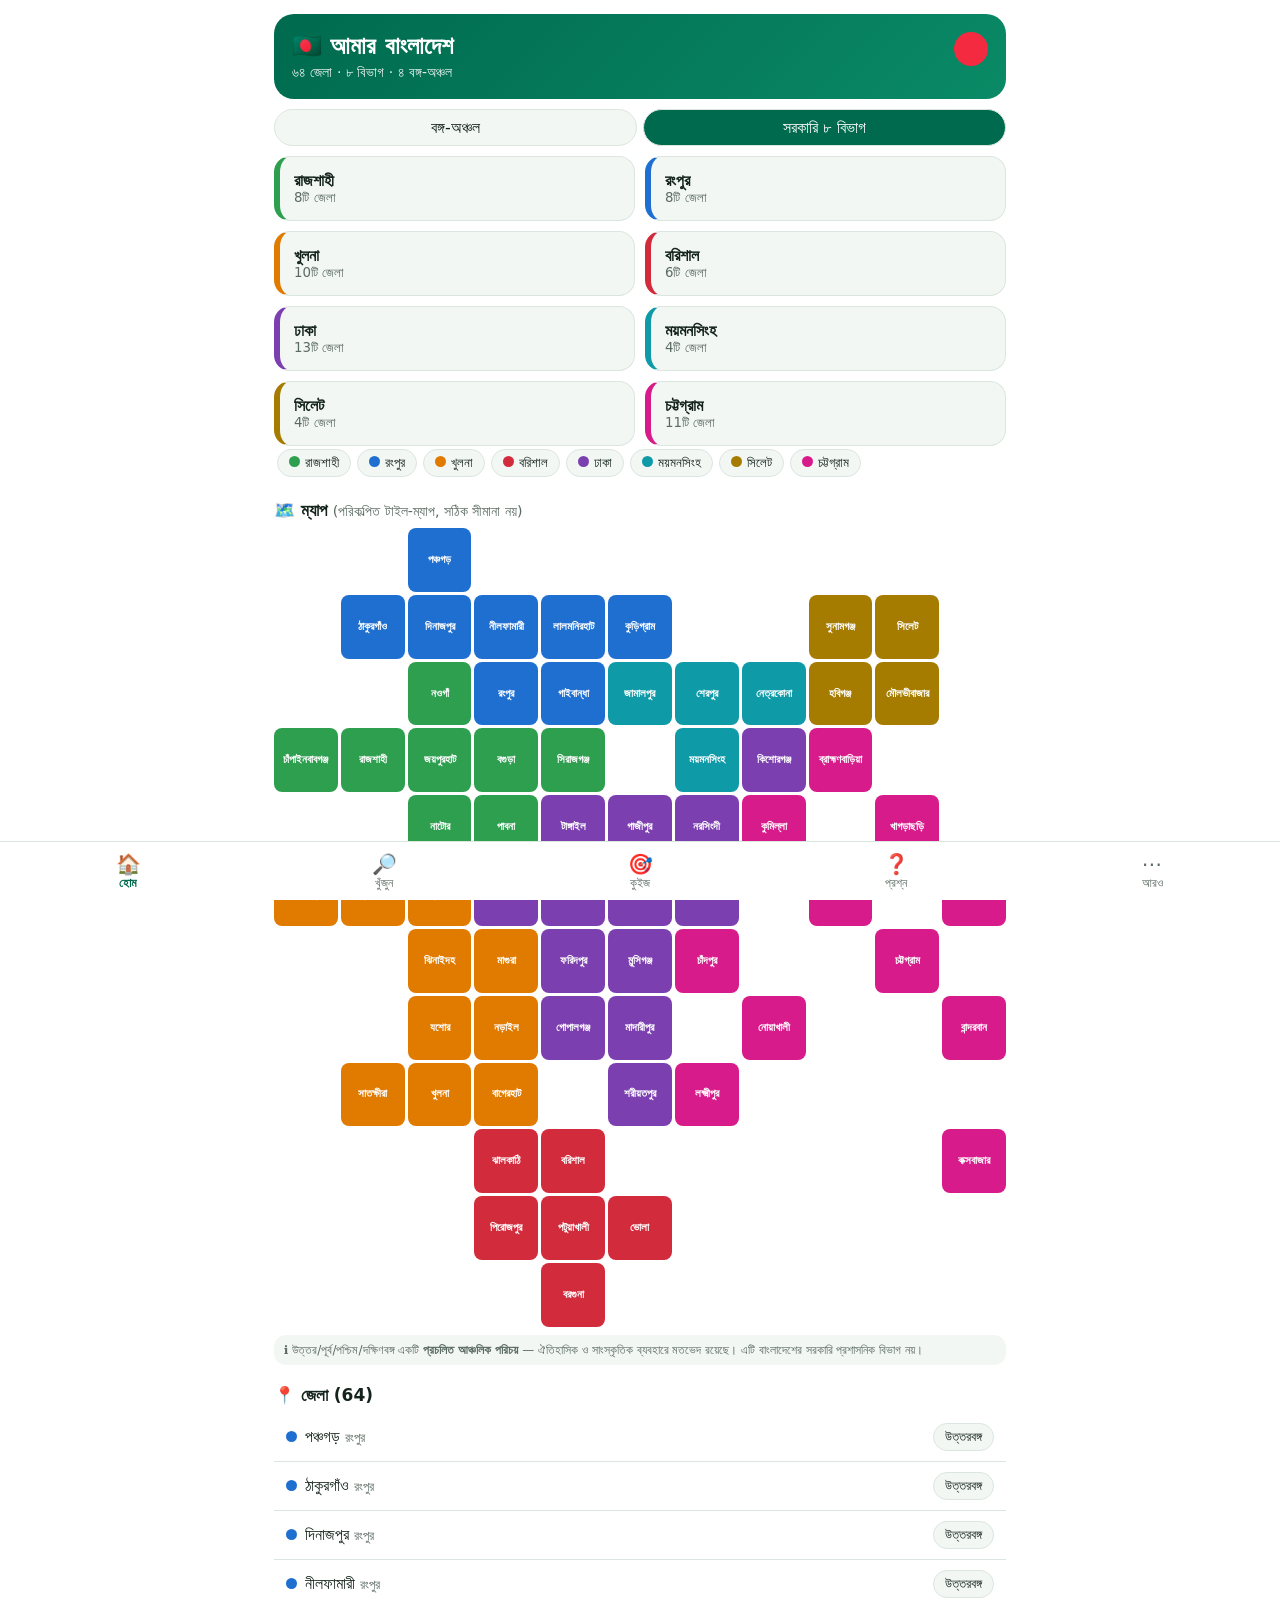
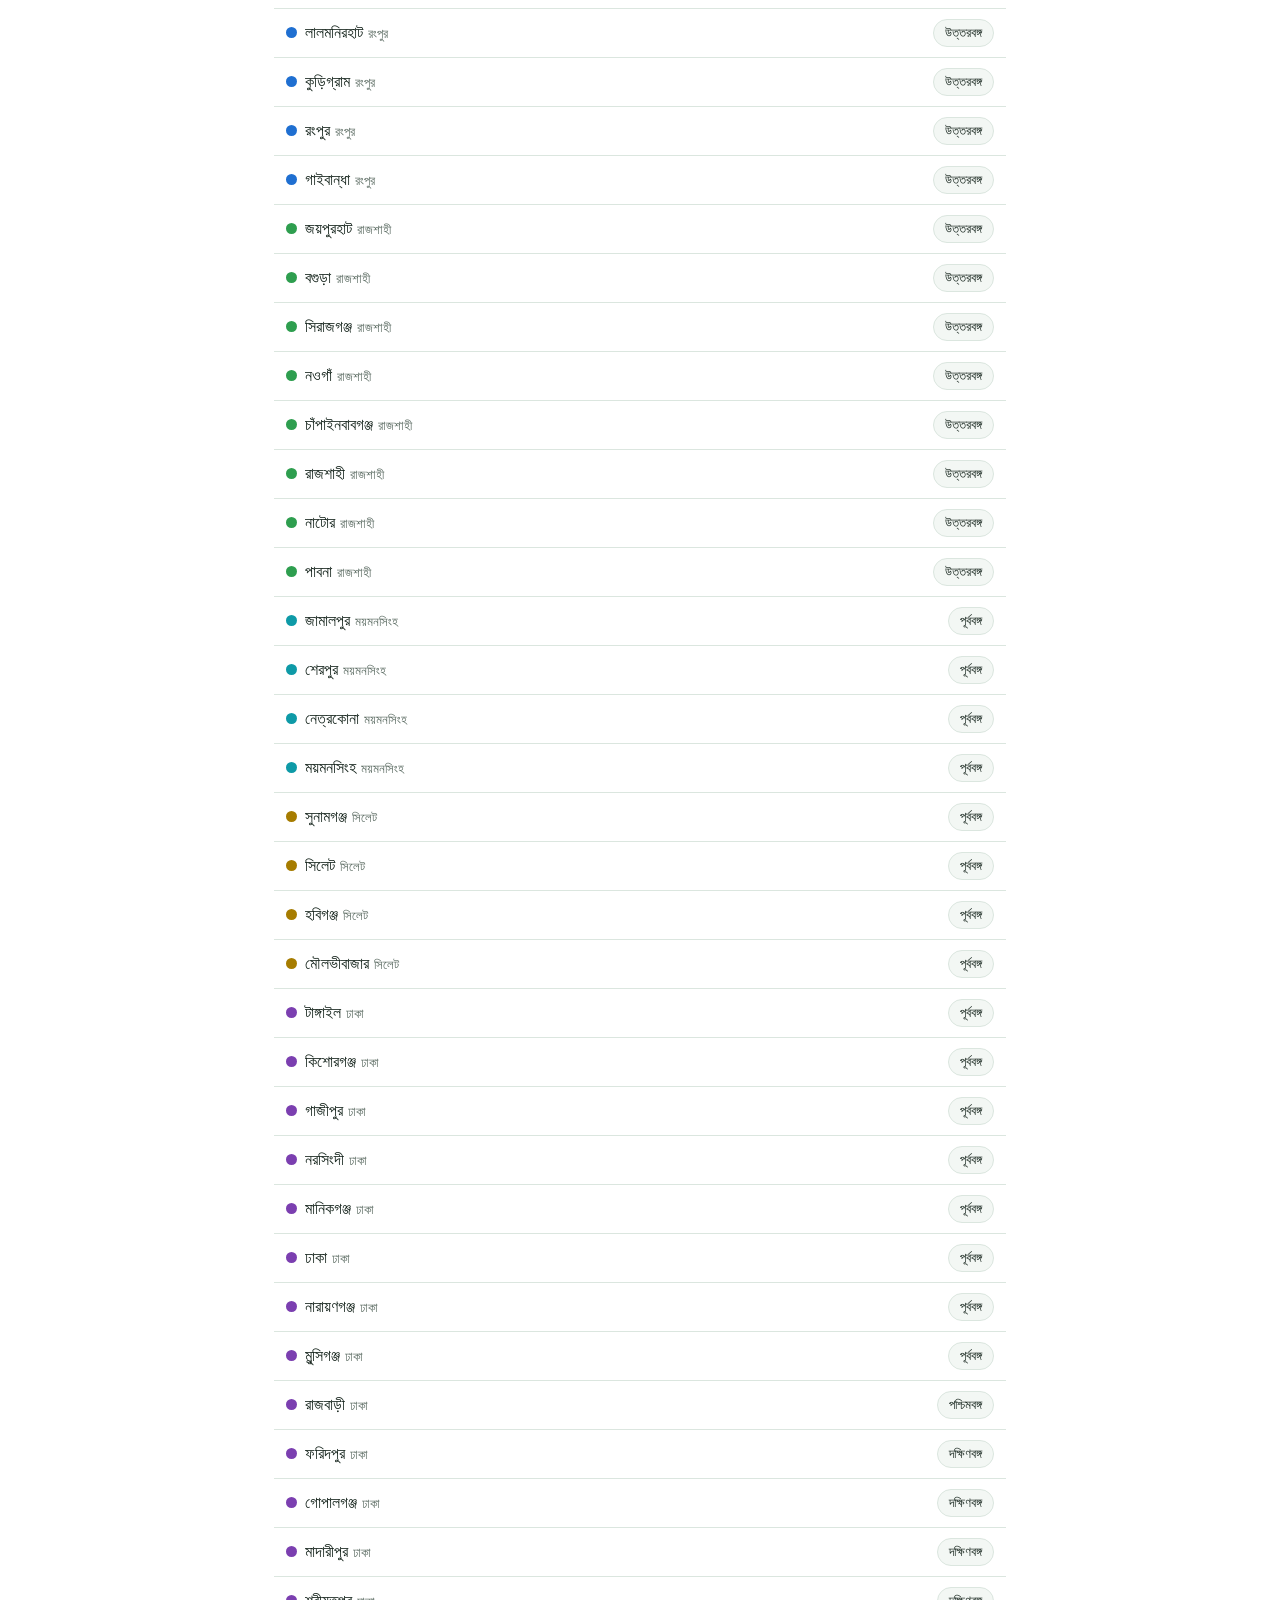
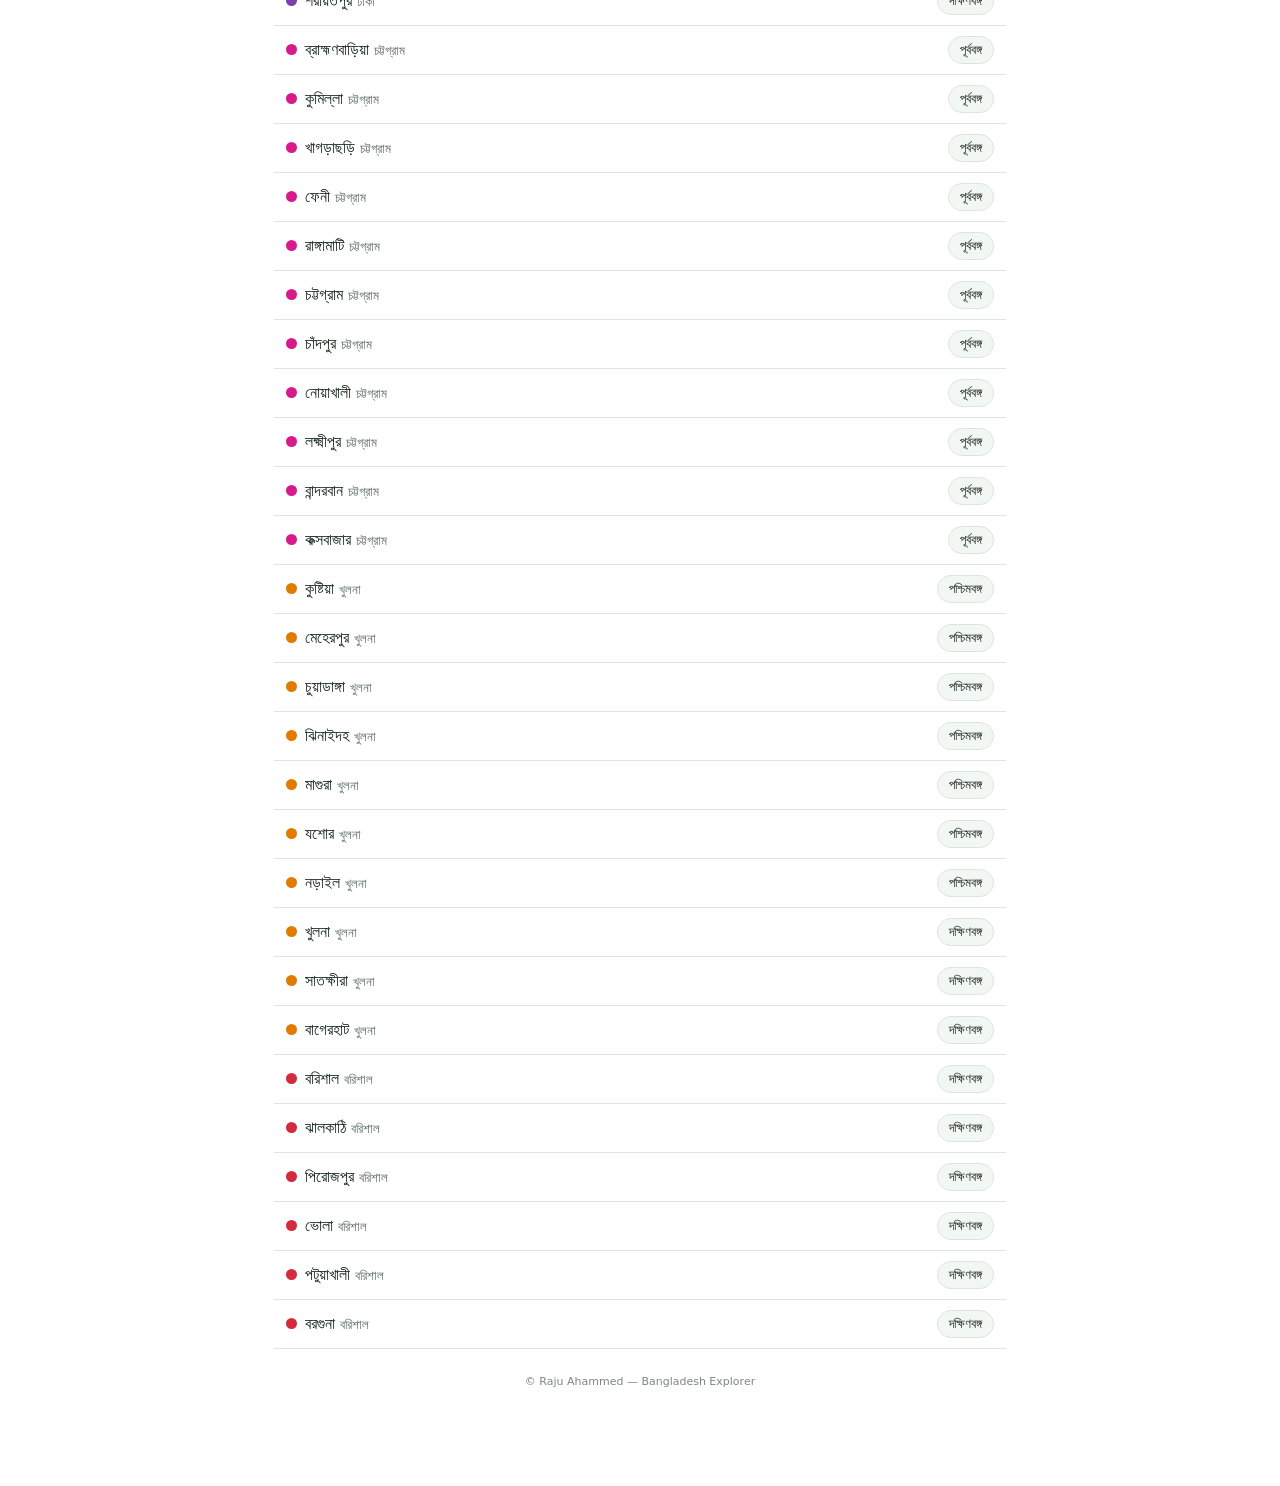
==== commit 62313c63: "Rename index-7.html to index.html" ====
--- a/index.html
+++ b/index.html
@@ -38,14 +38,22 @@
 .opt{display:block;width:100%;text-align:left;margin:6px 0;padding:12px;border-radius:12px;border:1px solid var(--bd);background:var(--card)}
 .ok{background:#1b9a5f;color:#fff}.no{background:var(--r);color:#fff}
 label{display:block;font-size:12px;color:var(--mut);margin:8px 0 3px}textarea,select{width:100%;font:inherit;padding:10px;border-radius:12px;border:1px solid var(--bd);background:var(--card);color:var(--fg)}
+.fbw{perspective:700px;margin-top:14px;padding:6px 4px 10px}
+.fb3d{display:flex;align-items:center;gap:12px;padding:12px 14px;border-radius:16px;background:linear-gradient(135deg,#1877f2,#0c5bd6);color:#fff;text-decoration:none;font-weight:700;transform-style:preserve-3d;animation:fbf 4s ease-in-out infinite;box-shadow:0 6px 0 #0a45a3,0 14px 22px #0004;transition:transform .3s}
+.fb3d:hover,.fb3d:active{animation-play-state:paused;transform:rotateX(10deg) rotateY(-12deg) translateZ(14px)}
+@keyframes fbf{0%,100%{transform:rotateX(6deg) rotateY(-8deg)}50%{transform:rotateX(-4deg) rotateY(8deg) translateY(-3px)}}
+.fb3d i{font-style:normal;width:40px;height:40px;border-radius:50%;background:#fff;color:#1877f2;display:flex;align-items:center;justify-content:center;font-size:26px;font-weight:800;transform:translateZ(26px);box-shadow:0 4px 8px #0003}
+.fb3d span{display:block;transform:translateZ(14px)}.fb3d small{display:block;font-weight:400;opacity:.9}
+@media(prefers-reduced-motion:reduce){.fb3d{animation:none}}
+.qo{display:block;margin:6px 0}.qo input{display:none}.qo span{display:block;padding:12px;border:1px solid var(--bd);border-radius:12px;background:var(--bg)}.qo input:checked+span{background:#f42a41;color:#fff}.qo input:checked+span.c{background:#1b9a5f}
 .t{display:flex;align-items:center;justify-content:center;text-align:center;text-decoration:none}
 .sheet{display:none;position:fixed;inset:0;background:#0007;align-items:flex-end;justify-content:center;z-index:9}.sheet:target{display:flex}
 .sh{background:var(--bg);width:100%;max-width:760px;max-height:88%;overflow:auto;border-radius:24px 24px 0 0;padding:18px}
 nav a{flex:1;text-align:center;padding:10px 0;font-size:12px;color:var(--mut);text-decoration:none;font-weight:400}nav a span{display:block;font-size:20px}
 details summary{cursor:pointer;padding:4px 0}html{scroll-behavior:smooth}
-</style><script>window.onerror=function(m,u,l){var a=document.getElementById('app');if(a)a.innerHTML='<div style="padding:16px;font-family:sans-serif"><b>ত্রুটি:</b> '+m+' (line '+l+')<br><br><button onclick="try{localStorage.removeItem(\'bdData\')}catch(e){}location.reload()">রিসেট করে রিলোড করুন</button></div>'}</script></head><body><main id="app"><div id="home"></div><div class="top"><h1>🇧🇩 আমার বাংলাদেশ</h1><p>৬৪ জেলা · ৮ বিভাগ · ৪ বঙ্গ-অঞ্চল</p></div><div class="note">📄 সরল সংস্করণ: জেলায় ট্যাপ করলে তথ্য খুলবে। সার্চ, কুইজ ও অ্যাডমিন প্যানেল চালাতে ফাইলটি Chrome/Safari ব্রাউজারে খুলুন।</div><div><span class="chip"><i style="display:inline-block;width:11px;height:11px;border-radius:50%;margin-right:6px;background:#2e9e4f"></i>রাজশাহী</span><span class="chip"><i style="display:inline-block;width:11px;height:11px;border-radius:50%;margin-right:6px;background:#1f6fd1"></i>রংপুর</span><span class="chip"><i style="display:inline-block;width:11px;height:11px;border-radius:50%;margin-right:6px;background:#e07b00"></i>খুলনা</span><span class="chip"><i style="display:inline-block;width:11px;height:11px;border-radius:50%;margin-right:6px;background:#d22b3c"></i>বরিশাল</span><span class="chip"><i style="display:inline-block;width:11px;height:11px;border-radius:50%;margin-right:6px;background:#7b3fb0"></i>ঢাকা</span><span class="chip"><i style="display:inline-block;width:11px;height:11px;border-radius:50%;margin-right:6px;background:#0e9aa7"></i>ময়মনসিংহ</span><span class="chip"><i style="display:inline-block;width:11px;height:11px;border-radius:50%;margin-right:6px;background:#a67c00"></i>সিলেট</span><span class="chip"><i style="display:inline-block;width:11px;height:11px;border-radius:50%;margin-right:6px;background:#d81b8a"></i>চট্টগ্রাম</span></div><h2>🗺️ ম্যাপ <small style="font-weight:400;color:var(--mut)">(পরিকল্পিত টাইল-ম্যাপ)</small></h2><div class="map" style="grid-template-columns:repeat(11,1fr);grid-template-rows:repeat(12,auto)"><a class="t" href="#d-Panchagarh" style="grid-column:3;grid-row:1;background:#1f6fd1">পঞ্চগড়</a><a class="t" href="#d-Thakurgaon" style="grid-column:2;grid-row:2;background:#1f6fd1">ঠাকুরগাঁও</a><a class="t" href="#d-Dinajpur" style="grid-column:3;grid-row:2;background:#1f6fd1">দিনাজপুর</a><a class="t" href="#d-Nilphamari" style="grid-column:4;grid-row:2;background:#1f6fd1">নীলফামারী</a><a class="t" href="#d-Lalmonirhat" style="grid-column:5;grid-row:2;background:#1f6fd1">লালমনিরহাট</a><a class="t" href="#d-Kurigram" style="grid-column:6;grid-row:2;background:#1f6fd1">কুড়িগ্রাম</a><a class="t" href="#d-Rangpur" style="grid-column:4;grid-row:3;background:#1f6fd1">রংপুর</a><a class="t" href="#d-Gaibandha" style="grid-column:5;grid-row:3;background:#1f6fd1">গাইবান্ধা</a><a class="t" href="#d-Joypurhat" style="grid-column:3;grid-row:4;background:#2e9e4f">জয়পুরহাট</a><a class="t" href="#d-Bogura" style="grid-column:4;grid-row:4;background:#2e9e4f">বগুড়া</a><a class="t" href="#d-Sirajganj" style="grid-column:5;grid-row:4;background:#2e9e4f">সিরাজগঞ্জ</a><a class="t" href="#d-Naogaon" style="grid-column:3;grid-row:3;background:#2e9e4f">নওগাঁ</a><a class="t" href="#d-Chapainawabganj" style="grid-column:1;grid-row:4;background:#2e9e4f">চাঁপাইনবাবগঞ্জ</a><a class="t" href="#d-Rajshahi" style="grid-column:2;grid-row:4;background:#2e9e4f">রাজশাহী</a><a class="t" href="#d-Natore" style="grid-column:3;grid-row:5;background:#2e9e4f">নাটোর</a><a class="t" href="#d-Pabna" style="grid-column:4;grid-row:5;background:#2e9e4f">পাবনা</a><a class="t" href="#d-Jamalpur" style="grid-column:6;grid-row:3;background:#0e9aa7">জামালপুর</a><a class="t" href="#d-Sherpur" style="grid-column:7;grid-row:3;background:#0e9aa7">শেরপুর</a><a class="t" href="#d-Netrokona" style="grid-column:8;grid-row:3;background:#0e9aa7">নেত্রকোনা</a><a class="t" href="#d-Mymensingh" style="grid-column:7;grid-row:4;background:#0e9aa7">ময়মনসিংহ</a><a class="t" href="#d-Sunamganj" style="grid-column:9;grid-row:2;background:#a67c00">সুনামগঞ্জ</a><a class="t" href="#d-Sylhet" style="grid-column:10;grid-row:2;background:#a67c00">সিলেট</a><a class="t" href="#d-Habiganj" style="grid-column:9;grid-row:3;background:#a67c00">হবিগঞ্জ</a><a class="t" href="#d-Moulvibazar" style="grid-column:10;grid-row:3;background:#a67c00">মৌলভীবাজার</a><a class="t" href="#d-Tangail" style="grid-column:5;grid-row:5;background:#7b3fb0">টাঙ্গাইল</a><a class="t" href="#d-Kishoreganj" style="grid-column:8;grid-row:4;background:#7b3fb0">কিশোরগঞ্জ</a><a class="t" href="#d-Gazipur" style="grid-column:6;grid-row:5;background:#7b3fb0">গাজীপুর</a><a class="t" href="#d-Narsingdi" style="grid-column:7;grid-row:5;background:#7b3fb0">নরসিংদী</a><a class="t" href="#d-Manikganj" style="grid-column:5;grid-row:6;background:#7b3fb0">মানিকগঞ্জ</a><a class="t" href="#d-Dhaka" style="grid-column:6;grid-row:6;background:#7b3fb0">ঢাকা</a><a class="t" href="#d-Narayanganj" style="grid-column:7;grid-row:6;background:#7b3fb0">নারায়ণগঞ্জ</a><a class="t" href="#d-Munshiganj" style="grid-column:6;grid-row:7;background:#7b3fb0">মুন্সিগঞ্জ</a><a class="t" href="#d-Rajbari" style="grid-column:4;grid-row:6;background:#7b3fb0">রাজবাড়ী</a><a class="t" href="#d-Faridpur" style="grid-column:5;grid-row:7;background:#7b3fb0">ফরিদপুর</a><a class="t" href="#d-Gopalganj" style="grid-column:5;grid-row:8;background:#7b3fb0">গোপালগঞ্জ</a><a class="t" href="#d-Madaripur" style="grid-column:6;grid-row:8;background:#7b3fb0">মাদারীপুর</a><a class="t" href="#d-Shariatpur" style="grid-column:6;grid-row:9;background:#7b3fb0">শরীয়তপুর</a><a class="t" href="#d-Brahmanbaria" style="grid-column:9;grid-row:4;background:#d81b8a">ব্রাহ্মণবাড়িয়া</a><a class="t" href="#d-Cumilla" style="grid-column:8;grid-row:5;background:#d81b8a">কুমিল্লা</a><a class="t" href="#d-Khagrachhari" style="grid-column:10;grid-row:5;background:#d81b8a">খাগড়াছড়ি</a><a class="t" href="#d-Feni" style="grid-column:9;grid-row:6;background:#d81b8a">ফেনী</a><a class="t" href="#d-Rangamati" style="grid-column:11;grid-row:6;background:#d81b8a">রাঙ্গামাটি</a><a class="t" href="#d-Chattogram" style="grid-column:10;grid-row:7;background:#d81b8a">চট্টগ্রাম</a><a class="t" href="#d-Chandpur" style="grid-column:7;grid-row:7;background:#d81b8a">চাঁদপুর</a><a class="t" href="#d-Noakhali" style="grid-column:8;grid-row:8;background:#d81b8a">নোয়াখালী</a><a class="t" href="#d-Lakshmipur" style="grid-column:7;grid-row:9;background:#d81b8a">লক্ষ্মীপুর</a><a class="t" href="#d-Bandarban" style="grid-column:11;grid-row:8;background:#d81b8a">বান্দরবান</a><a class="t" href="#d-Cox-s-Bazar" style="grid-column:11;grid-row:10;background:#d81b8a">কক্সবাজার</a><a class="t" href="#d-Kushtia" style="grid-column:3;grid-row:6;background:#e07b00">কুষ্টিয়া</a><a class="t" href="#d-Meherpur" style="grid-column:1;grid-row:6;background:#e07b00">মেহেরপুর</a><a class="t" href="#d-Chuadanga" style="grid-column:2;grid-row:6;background:#e07b00">চুয়াডাঙ্গা</a><a class="t" href="#d-Jhenaidah" style="grid-column:3;grid-row:7;background:#e07b00">ঝিনাইদহ</a><a class="t" href="#d-Magura" style="grid-column:4;grid-row:7;background:#e07b00">মাগুরা</a><a class="t" href="#d-Jashore" style="grid-column:3;grid-row:8;background:#e07b00">যশোর</a><a class="t" href="#d-Narail" style="grid-column:4;grid-row:8;background:#e07b00">নড়াইল</a><a class="t" href="#d-Khulna" style="grid-column:3;grid-row:9;background:#e07b00">খুলনা</a><a class="t" href="#d-Satkhira" style="grid-column:2;grid-row:9;background:#e07b00">সাতক্ষীরা</a><a class="t" href="#d-Bagerhat" style="grid-column:4;grid-row:9;background:#e07b00">বাগেরহাট</a><a class="t" href="#d-Barishal" style="grid-column:5;grid-row:10;background:#d22b3c">বরিশাল</a><a class="t" href="#d-Jhalokati" style="grid-column:4;grid-row:10;background:#d22b3c">ঝালকাঠি</a><a class="t" href="#d-Pirojpur" style="grid-column:4;grid-row:11;background:#d22b3c">পিরোজপুর</a><a class="t" href="#d-Bhola" style="grid-column:6;grid-row:11;background:#d22b3c">ভোলা</a><a class="t" href="#d-Patuakhali" style="grid-column:5;grid-row:11;background:#d22b3c">পটুয়াখালী</a><a class="t" href="#d-Barguna" style="grid-column:5;grid-row:12;background:#d22b3c">বরগুনা</a></div><div class="note">ℹ️ উত্তর/পূর্ব/পশ্চিম/দক্ষিণবঙ্গ একটি <b>প্রচলিত আঞ্চলিক পরিচয়</b> — মতভেদ রয়েছে। এটি সরকারি প্রশাসনিক বিভাগ নয়।</div><h2 id="divs">🗺️ সরকারি ৮ বিভাগ</h2><details class="card" style="margin:6px 0"><summary><b style="color:#2e9e4f">রাজশাহী</b> (8টি জেলা)</summary><a class="row" href="#d-Joypurhat" style="text-decoration:none;color:inherit"><span><i style="display:inline-block;width:11px;height:11px;border-radius:50%;margin-right:6px;background:#2e9e4f"></i>জয়পুরহাট</span><span class="chip" style="margin:0">উত্তরবঙ্গ</span></a><a class="row" href="#d-Bogura" style="text-decoration:none;color:inherit"><span><i style="display:inline-block;width:11px;height:11px;border-radius:50%;margin-right:6px;background:#2e9e4f"></i>বগুড়া</span><span class="chip" style="margin:0">উত্তরবঙ্গ</span></a><a class="row" href="#d-Sirajganj" style="text-decoration:none;color:inherit"><span><i style="display:inline-block;width:11px;height:11px;border-radius:50%;margin-right:6px;background:#2e9e4f"></i>সিরাজগঞ্জ</span><span class="chip" style="margin:0">উত্তরবঙ্গ</span></a><a class="row" href="#d-Naogaon" style="text-decoration:none;color:inherit"><span><i style="display:inline-block;width:11px;height:11px;border-radius:50%;margin-right:6px;background:#2e9e4f"></i>নওগাঁ</span><span class="chip" style="margin:0">উত্তরবঙ্গ</span></a><a class="row" href="#d-Chapainawabganj" style="text-decoration:none;color:inherit"><span><i style="display:inline-block;width:11px;height:11px;border-radius:50%;margin-right:6px;background:#2e9e4f"></i>চাঁপাইনবাবগঞ্জ</span><span class="chip" style="margin:0">উত্তরবঙ্গ</span></a><a class="row" href="#d-Rajshahi" style="text-decoration:none;color:inherit"><span><i style="display:inline-block;width:11px;height:11px;border-radius:50%;margin-right:6px;background:#2e9e4f"></i>রাজশাহী</span><span class="chip" style="margin:0">উত্তরবঙ্গ</span></a><a class="row" href="#d-Natore" style="text-decoration:none;color:inherit"><span><i style="display:inline-block;width:11px;height:11px;border-radius:50%;margin-right:6px;background:#2e9e4f"></i>নাটোর</span><span class="chip" style="margin:0">উত্তরবঙ্গ</span></a><a class="row" href="#d-Pabna" style="text-decoration:none;color:inherit"><span><i style="display:inline-block;width:11px;height:11px;border-radius:50%;margin-right:6px;background:#2e9e4f"></i>পাবনা</span><span class="chip" style="margin:0">উত্তরবঙ্গ</span></a></details><details class="card" style="margin:6px 0"><summary><b style="color:#1f6fd1">রংপুর</b> (8টি জেলা)</summary><a class="row" href="#d-Panchagarh" style="text-decoration:none;color:inherit"><span><i style="display:inline-block;width:11px;height:11px;border-radius:50%;margin-right:6px;background:#1f6fd1"></i>পঞ্চগড়</span><span class="chip" style="margin:0">উত্তরবঙ্গ</span></a><a class="row" href="#d-Thakurgaon" style="text-decoration:none;color:inherit"><span><i style="display:inline-block;width:11px;height:11px;border-radius:50%;margin-right:6px;background:#1f6fd1"></i>ঠাকুরগাঁও</span><span class="chip" style="margin:0">উত্তরবঙ্গ</span></a><a class="row" href="#d-Dinajpur" style="text-decoration:none;color:inherit"><span><i style="display:inline-block;width:11px;height:11px;border-radius:50%;margin-right:6px;background:#1f6fd1"></i>দিনাজপুর</span><span class="chip" style="margin:0">উত্তরবঙ্গ</span></a><a class="row" href="#d-Nilphamari" style="text-decoration:none;color:inherit"><span><i style="display:inline-block;width:11px;height:11px;border-radius:50%;margin-right:6px;background:#1f6fd1"></i>নীলফামারী</span><span class="chip" style="margin:0">উত্তরবঙ্গ</span></a><a class="row" href="#d-Lalmonirhat" style="text-decoration:none;color:inherit"><span><i style="display:inline-block;width:11px;height:11px;border-radius:50%;margin-right:6px;background:#1f6fd1"></i>লালমনিরহাট</span><span class="chip" style="margin:0">উত্তরবঙ্গ</span></a><a class="row" href="#d-Kurigram" style="text-decoration:none;color:inherit"><span><i style="display:inline-block;width:11px;height:11px;border-radius:50%;margin-right:6px;background:#1f6fd1"></i>কুড়িগ্রাম</span><span class="chip" style="margin:0">উত্তরবঙ্গ</span></a><a class="row" href="#d-Rangpur" style="text-decoration:none;color:inherit"><span><i style="display:inline-block;width:11px;height:11px;border-radius:50%;margin-right:6px;background:#1f6fd1"></i>রংপুর</span><span class="chip" style="margin:0">উত্তরবঙ্গ</span></a><a class="row" href="#d-Gaibandha" style="text-decoration:none;color:inherit"><span><i style="display:inline-block;width:11px;height:11px;border-radius:50%;margin-right:6px;background:#1f6fd1"></i>গাইবান্ধা</span><span class="chip" style="margin:0">উত্তরবঙ্গ</span></a></details><details class="card" style="margin:6px 0"><summary><b style="color:#e07b00">খুলনা</b> (10টি জেলা)</summary><a class="row" href="#d-Kushtia" style="text-decoration:none;color:inherit"><span><i style="display:inline-block;width:11px;height:11px;border-radius:50%;margin-right:6px;background:#e07b00"></i>কুষ্টিয়া</span><span class="chip" style="margin:0">পশ্চিমবঙ্গ</span></a><a class="row" href="#d-Meherpur" style="text-decoration:none;color:inherit"><span><i style="display:inline-block;width:11px;height:11px;border-radius:50%;margin-right:6px;background:#e07b00"></i>মেহেরপুর</span><span class="chip" style="margin:0">পশ্চিমবঙ্গ</span></a><a class="row" href="#d-Chuadanga" style="text-decoration:none;color:inherit"><span><i style="display:inline-block;width:11px;height:11px;border-radius:50%;margin-right:6px;background:#e07b00"></i>চুয়াডাঙ্গা</span><span class="chip" style="margin:0">পশ্চিমবঙ্গ</span></a><a class="row" href="#d-Jhenaidah" style="text-decoration:none;color:inherit"><span><i style="display:inline-block;width:11px;height:11px;border-radius:50%;margin-right:6px;background:#e07b00"></i>ঝিনাইদহ</span><span class="chip" style="margin:0">পশ্চিমবঙ্গ</span></a><a class="row" href="#d-Magura" style="text-decoration:none;color:inherit"><span><i style="display:inline-block;width:11px;height:11px;border-radius:50%;margin-right:6px;background:#e07b00"></i>মাগুরা</span><span class="chip" style="margin:0">পশ্চিমবঙ্গ</span></a><a class="row" href="#d-Jashore" style="text-decoration:none;color:inherit"><span><i style="display:inline-block;width:11px;height:11px;border-radius:50%;margin-right:6px;background:#e07b00"></i>যশোর</span><span class="chip" style="margin:0">পশ্চিমবঙ্গ</span></a><a class="row" href="#d-Narail" style="text-decoration:none;color:inherit"><span><i style="display:inline-block;width:11px;height:11px;border-radius:50%;margin-right:6px;background:#e07b00"></i>নড়াইল</span><span class="chip" style="margin:0">পশ্চিমবঙ্গ</span></a><a class="row" href="#d-Khulna" style="text-decoration:none;color:inherit"><span><i style="display:inline-block;width:11px;height:11px;border-radius:50%;margin-right:6px;background:#e07b00"></i>খুলনা</span><span class="chip" style="margin:0">দক্ষিণবঙ্গ</span></a><a class="row" href="#d-Satkhira" style="text-decoration:none;color:inherit"><span><i style="display:inline-block;width:11px;height:11px;border-radius:50%;margin-right:6px;background:#e07b00"></i>সাতক্ষীরা</span><span class="chip" style="margin:0">দক্ষিণবঙ্গ</span></a><a class="row" href="#d-Bagerhat" style="text-decoration:none;color:inherit"><span><i style="display:inline-block;width:11px;height:11px;border-radius:50%;margin-right:6px;background:#e07b00"></i>বাগেরহাট</span><span class="chip" style="margin:0">দক্ষিণবঙ্গ</span></a></details><details class="card" style="margin:6px 0"><summary><b style="color:#d22b3c">বরিশাল</b> (6টি জেলা)</summary><a class="row" href="#d-Barishal" style="text-decoration:none;color:inherit"><span><i style="display:inline-block;width:11px;height:11px;border-radius:50%;margin-right:6px;background:#d22b3c"></i>বরিশাল</span><span class="chip" style="margin:0">দক্ষিণবঙ্গ</span></a><a class="row" href="#d-Jhalokati" style="text-decoration:none;color:inherit"><span><i style="display:inline-block;width:11px;height:11px;border-radius:50%;margin-right:6px;background:#d22b3c"></i>ঝালকাঠি</span><span class="chip" style="margin:0">দক্ষিণবঙ্গ</span></a><a class="row" href="#d-Pirojpur" style="text-decoration:none;color:inherit"><span><i style="display:inline-block;width:11px;height:11px;border-radius:50%;margin-right:6px;background:#d22b3c"></i>পিরোজপুর</span><span class="chip" style="margin:0">দক্ষিণবঙ্গ</span></a><a class="row" href="#d-Bhola" style="text-decoration:none;color:inherit"><span><i style="display:inline-block;width:11px;height:11px;border-radius:50%;margin-right:6px;background:#d22b3c"></i>ভোলা</span><span class="chip" style="margin:0">দক্ষিণবঙ্গ</span></a><a class="row" href="#d-Patuakhali" style="text-decoration:none;color:inherit"><span><i style="display:inline-block;width:11px;height:11px;border-radius:50%;margin-right:6px;background:#d22b3c"></i>পটুয়াখালী</span><span class="chip" style="margin:0">দক্ষিণবঙ্গ</span></a><a class="row" href="#d-Barguna" style="text-decoration:none;color:inherit"><span><i style="display:inline-block;width:11px;height:11px;border-radius:50%;margin-right:6px;background:#d22b3c"></i>বরগুনা</span><span class="chip" style="margin:0">দক্ষিণবঙ্গ</span></a></details><details class="card" style="margin:6px 0"><summary><b style="color:#7b3fb0">ঢাকা</b> (13টি জেলা)</summary><a class="row" href="#d-Tangail" style="text-decoration:none;color:inherit"><span><i style="display:inline-block;width:11px;height:11px;border-radius:50%;margin-right:6px;background:#7b3fb0"></i>টাঙ্গাইল</span><span class="chip" style="margin:0">পূর্ববঙ্গ</span></a><a class="row" href="#d-Kishoreganj" style="text-decoration:none;color:inherit"><span><i style="display:inline-block;width:11px;height:11px;border-radius:50%;margin-right:6px;background:#7b3fb0"></i>কিশোরগঞ্জ</span><span class="chip" style="margin:0">পূর্ববঙ্গ</span></a><a class="row" href="#d-Gazipur" style="text-decoration:none;color:inherit"><span><i style="display:inline-block;width:11px;height:11px;border-radius:50%;margin-right:6px;background:#7b3fb0"></i>গাজীপুর</span><span class="chip" style="margin:0">পূর্ববঙ্গ</span></a><a class="row" href="#d-Narsingdi" style="text-decoration:none;color:inherit"><span><i style="display:inline-block;width:11px;height:11px;border-radius:50%;margin-right:6px;background:#7b3fb0"></i>নরসিংদী</span><span class="chip" style="margin:0">পূর্ববঙ্গ</span></a><a class="row" href="#d-Manikganj" style="text-decoration:none;color:inherit"><span><i style="display:inline-block;width:11px;height:11px;border-radius:50%;margin-right:6px;background:#7b3fb0"></i>মানিকগঞ্জ</span><span class="chip" style="margin:0">পূর্ববঙ্গ</span></a><a class="row" href="#d-Dhaka" style="text-decoration:none;color:inherit"><span><i style="display:inline-block;width:11px;height:11px;border-radius:50%;margin-right:6px;background:#7b3fb0"></i>ঢাকা</span><span class="chip" style="margin:0">পূর্ববঙ্গ</span></a><a class="row" href="#d-Narayanganj" style="text-decoration:none;color:inherit"><span><i style="display:inline-block;width:11px;height:11px;border-radius:50%;margin-right:6px;background:#7b3fb0"></i>নারায়ণগঞ্জ</span><span class="chip" style="margin:0">পূর্ববঙ্গ</span></a><a class="row" href="#d-Munshiganj" style="text-decoration:none;color:inherit"><span><i style="display:inline-block;width:11px;height:11px;border-radius:50%;margin-right:6px;background:#7b3fb0"></i>মুন্সিগঞ্জ</span><span class="chip" style="margin:0">পূর্ববঙ্গ</span></a><a class="row" href="#d-Rajbari" style="text-decoration:none;color:inherit"><span><i style="display:inline-block;width:11px;height:11px;border-radius:50%;margin-right:6px;background:#7b3fb0"></i>রাজবাড়ী</span><span class="chip" style="margin:0">পশ্চিমবঙ্গ</span></a><a class="row" href="#d-Faridpur" style="text-decoration:none;color:inherit"><span><i style="display:inline-block;width:11px;height:11px;border-radius:50%;margin-right:6px;background:#7b3fb0"></i>ফরিদপুর</span><span class="chip" style="margin:0">দক্ষিণবঙ্গ</span></a><a class="row" href="#d-Gopalganj" style="text-decoration:none;color:inherit"><span><i style="display:inline-block;width:11px;height:11px;border-radius:50%;margin-right:6px;background:#7b3fb0"></i>গোপালগঞ্জ</span><span class="chip" style="margin:0">দক্ষিণবঙ্গ</span></a><a class="row" href="#d-Madaripur" style="text-decoration:none;color:inherit"><span><i style="display:inline-block;width:11px;height:11px;border-radius:50%;margin-right:6px;background:#7b3fb0"></i>মাদারীপুর</span><span class="chip" style="margin:0">দক্ষিণবঙ্গ</span></a><a class="row" href="#d-Shariatpur" style="text-decoration:none;color:inherit"><span><i style="display:inline-block;width:11px;height:11px;border-radius:50%;margin-right:6px;background:#7b3fb0"></i>শরীয়তপুর</span><span class="chip" style="margin:0">দক্ষিণবঙ্গ</span></a></details><details class="card" style="margin:6px 0"><summary><b style="color:#0e9aa7">ময়মনসিংহ</b> (4টি জেলা)</summary><a class="row" href="#d-Jamalpur" style="text-decoration:none;color:inherit"><span><i style="display:inline-block;width:11px;height:11px;border-radius:50%;margin-right:6px;background:#0e9aa7"></i>জামালপুর</span><span class="chip" style="margin:0">পূর্ববঙ্গ</span></a><a class="row" href="#d-Sherpur" style="text-decoration:none;color:inherit"><span><i style="display:inline-block;width:11px;height:11px;border-radius:50%;margin-right:6px;background:#0e9aa7"></i>শেরপুর</span><span class="chip" style="margin:0">পূর্ববঙ্গ</span></a><a class="row" href="#d-Netrokona" style="text-decoration:none;color:inherit"><span><i style="display:inline-block;width:11px;height:11px;border-radius:50%;margin-right:6px;background:#0e9aa7"></i>নেত্রকোনা</span><span class="chip" style="margin:0">পূর্ববঙ্গ</span></a><a class="row" href="#d-Mymensingh" style="text-decoration:none;color:inherit"><span><i style="display:inline-block;width:11px;height:11px;border-radius:50%;margin-right:6px;background:#0e9aa7"></i>ময়মনসিংহ</span><span class="chip" style="margin:0">পূর্ববঙ্গ</span></a></details><details class="card" style="margin:6px 0"><summary><b style="color:#a67c00">সিলেট</b> (4টি জেলা)</summary><a class="row" href="#d-Sunamganj" style="text-decoration:none;color:inherit"><span><i style="display:inline-block;width:11px;height:11px;border-radius:50%;margin-right:6px;background:#a67c00"></i>সুনামগঞ্জ</span><span class="chip" style="margin:0">পূর্ববঙ্গ</span></a><a class="row" href="#d-Sylhet" style="text-decoration:none;color:inherit"><span><i style="display:inline-block;width:11px;height:11px;border-radius:50%;margin-right:6px;background:#a67c00"></i>সিলেট</span><span class="chip" style="margin:0">পূর্ববঙ্গ</span></a><a class="row" href="#d-Habiganj" style="text-decoration:none;color:inherit"><span><i style="display:inline-block;width:11px;height:11px;border-radius:50%;margin-right:6px;background:#a67c00"></i>হবিগঞ্জ</span><span class="chip" style="margin:0">পূর্ববঙ্গ</span></a><a class="row" href="#d-Moulvibazar" style="text-decoration:none;color:inherit"><span><i style="display:inline-block;width:11px;height:11px;border-radius:50%;margin-right:6px;background:#a67c00"></i>মৌলভীবাজার</span><span class="chip" style="margin:0">পূর্ববঙ্গ</span></a></details><details class="card" style="margin:6px 0"><summary><b style="color:#d81b8a">চট্টগ্রাম</b> (11টি জেলা)</summary><a class="row" href="#d-Brahmanbaria" style="text-decoration:none;color:inherit"><span><i style="display:inline-block;width:11px;height:11px;border-radius:50%;margin-right:6px;background:#d81b8a"></i>ব্রাহ্মণবাড়িয়া</span><span class="chip" style="margin:0">পূর্ববঙ্গ</span></a><a class="row" href="#d-Cumilla" style="text-decoration:none;color:inherit"><span><i style="display:inline-block;width:11px;height:11px;border-radius:50%;margin-right:6px;background:#d81b8a"></i>কুমিল্লা</span><span class="chip" style="margin:0">পূর্ববঙ্গ</span></a><a class="row" href="#d-Khagrachhari" style="text-decoration:none;color:inherit"><span><i style="display:inline-block;width:11px;height:11px;border-radius:50%;margin-right:6px;background:#d81b8a"></i>খাগড়াছড়ি</span><span class="chip" style="margin:0">পূর্ববঙ্গ</span></a><a class="row" href="#d-Feni" style="text-decoration:none;color:inherit"><span><i style="display:inline-block;width:11px;height:11px;border-radius:50%;margin-right:6px;background:#d81b8a"></i>ফেনী</span><span class="chip" style="margin:0">পূর্ববঙ্গ</span></a><a class="row" href="#d-Rangamati" style="text-decoration:none;color:inherit"><span><i style="display:inline-block;width:11px;height:11px;border-radius:50%;margin-right:6px;background:#d81b8a"></i>রাঙ্গামাটি</span><span class="chip" style="margin:0">পূর্ববঙ্গ</span></a><a class="row" href="#d-Chattogram" style="text-decoration:none;color:inherit"><span><i style="display:inline-block;width:11px;height:11px;border-radius:50%;margin-right:6px;background:#d81b8a"></i>চট্টগ্রাম</span><span class="chip" style="margin:0">পূর্ববঙ্গ</span></a><a class="row" href="#d-Chandpur" style="text-decoration:none;color:inherit"><span><i style="display:inline-block;width:11px;height:11px;border-radius:50%;margin-right:6px;background:#d81b8a"></i>চাঁদপুর</span><span class="chip" style="margin:0">পূর্ববঙ্গ</span></a><a class="row" href="#d-Noakhali" style="text-decoration:none;color:inherit"><span><i style="display:inline-block;width:11px;height:11px;border-radius:50%;margin-right:6px;background:#d81b8a"></i>নোয়াখালী</span><span class="chip" style="margin:0">পূর্ববঙ্গ</span></a><a class="row" href="#d-Lakshmipur" style="text-decoration:none;color:inherit"><span><i style="display:inline-block;width:11px;height:11px;border-radius:50%;margin-right:6px;background:#d81b8a"></i>লক্ষ্মীপুর</span><span class="chip" style="margin:0">পূর্ববঙ্গ</span></a><a class="row" href="#d-Bandarban" style="text-decoration:none;color:inherit"><span><i style="display:inline-block;width:11px;height:11px;border-radius:50%;margin-right:6px;background:#d81b8a"></i>বান্দরবান</span><span class="chip" style="margin:0">পূর্ববঙ্গ</span></a><a class="row" href="#d-Cox-s-Bazar" style="text-decoration:none;color:inherit"><span><i style="display:inline-block;width:11px;height:11px;border-radius:50%;margin-right:6px;background:#d81b8a"></i>কক্সবাজার</span><span class="chip" style="margin:0">পূর্ববঙ্গ</span></a></details><h2 id="regs">🌍 ৪টি বঙ্গ-অঞ্চল</h2><details class="card" style="margin:6px 0"><summary><b style="color:#0a8a4e">উত্তরবঙ্গ</b> (16টি জেলা)</summary><a class="row" href="#d-Panchagarh" style="text-decoration:none;color:inherit"><span><i style="display:inline-block;width:11px;height:11px;border-radius:50%;margin-right:6px;background:#1f6fd1"></i>পঞ্চগড়</span><span class="chip" style="margin:0">উত্তরবঙ্গ</span></a><a class="row" href="#d-Thakurgaon" style="text-decoration:none;color:inherit"><span><i style="display:inline-block;width:11px;height:11px;border-radius:50%;margin-right:6px;background:#1f6fd1"></i>ঠাকুরগাঁও</span><span class="chip" style="margin:0">উত্তরবঙ্গ</span></a><a class="row" href="#d-Dinajpur" style="text-decoration:none;color:inherit"><span><i style="display:inline-block;width:11px;height:11px;border-radius:50%;margin-right:6px;background:#1f6fd1"></i>দিনাজপুর</span><span class="chip" style="margin:0">উত্তরবঙ্গ</span></a><a class="row" href="#d-Nilphamari" style="text-decoration:none;color:inherit"><span><i style="display:inline-block;width:11px;height:11px;border-radius:50%;margin-right:6px;background:#1f6fd1"></i>নীলফামারী</span><span class="chip" style="margin:0">উত্তরবঙ্গ</span></a><a class="row" href="#d-Lalmonirhat" style="text-decoration:none;color:inherit"><span><i style="display:inline-block;width:11px;height:11px;border-radius:50%;margin-right:6px;background:#1f6fd1"></i>লালমনিরহাট</span><span class="chip" style="margin:0">উত্তরবঙ্গ</span></a><a class="row" href="#d-Kurigram" style="text-decoration:none;color:inherit"><span><i style="display:inline-block;width:11px;height:11px;border-radius:50%;margin-right:6px;background:#1f6fd1"></i>কুড়িগ্রাম</span><span class="chip" style="margin:0">উত্তরবঙ্গ</span></a><a class="row" href="#d-Rangpur" style="text-decoration:none;color:inherit"><span><i style="display:inline-block;width:11px;height:11px;border-radius:50%;margin-right:6px;background:#1f6fd1"></i>রংপুর</span><span class="chip" style="margin:0">উত্তরবঙ্গ</span></a><a class="row" href="#d-Gaibandha" style="text-decoration:none;color:inherit"><span><i style="display:inline-block;width:11px;height:11px;border-radius:50%;margin-right:6px;background:#1f6fd1"></i>গাইবান্ধা</span><span class="chip" style="margin:0">উত্তরবঙ্গ</span></a><a class="row" href="#d-Joypurhat" style="text-decoration:none;color:inherit"><span><i style="display:inline-block;width:11px;height:11px;border-radius:50%;margin-right:6px;background:#2e9e4f"></i>জয়পুরহাট</span><span class="chip" style="margin:0">উত্তরবঙ্গ</span></a><a class="row" href="#d-Bogura" style="text-decoration:none;color:inherit"><span><i style="display:inline-block;width:11px;height:11px;border-radius:50%;margin-right:6px;background:#2e9e4f"></i>বগুড়া</span><span class="chip" style="margin:0">উত্তরবঙ্গ</span></a><a class="row" href="#d-Sirajganj" style="text-decoration:none;color:inherit"><span><i style="display:inline-block;width:11px;height:11px;border-radius:50%;margin-right:6px;background:#2e9e4f"></i>সিরাজগঞ্জ</span><span class="chip" style="margin:0">উত্তরবঙ্গ</span></a><a class="row" href="#d-Naogaon" style="text-decoration:none;color:inherit"><span><i style="display:inline-block;width:11px;height:11px;border-radius:50%;margin-right:6px;background:#2e9e4f"></i>নওগাঁ</span><span class="chip" style="margin:0">উত্তরবঙ্গ</span></a><a class="row" href="#d-Chapainawabganj" style="text-decoration:none;color:inherit"><span><i style="display:inline-block;width:11px;height:11px;border-radius:50%;margin-right:6px;background:#2e9e4f"></i>চাঁপাইনবাবগঞ্জ</span><span class="chip" style="margin:0">উত্তরবঙ্গ</span></a><a class="row" href="#d-Rajshahi" style="text-decoration:none;color:inherit"><span><i style="display:inline-block;width:11px;height:11px;border-radius:50%;margin-right:6px;background:#2e9e4f"></i>রাজশাহী</span><span class="chip" style="margin:0">উত্তরবঙ্গ</span></a><a class="row" href="#d-Natore" style="text-decoration:none;color:inherit"><span><i style="display:inline-block;width:11px;height:11px;border-radius:50%;margin-right:6px;background:#2e9e4f"></i>নাটোর</span><span class="chip" style="margin:0">উত্তরবঙ্গ</span></a><a class="row" href="#d-Pabna" style="text-decoration:none;color:inherit"><span><i style="display:inline-block;width:11px;height:11px;border-radius:50%;margin-right:6px;background:#2e9e4f"></i>পাবনা</span><span class="chip" style="margin:0">উত্তরবঙ্গ</span></a></details><details class="card" style="margin:6px 0"><summary><b style="color:#1f6fd1">পূর্ববঙ্গ</b> (27টি জেলা)</summary><a class="row" href="#d-Jamalpur" style="text-decoration:none;color:inherit"><span><i style="display:inline-block;width:11px;height:11px;border-radius:50%;margin-right:6px;background:#0e9aa7"></i>জামালপুর</span><span class="chip" style="margin:0">পূর্ববঙ্গ</span></a><a class="row" href="#d-Sherpur" style="text-decoration:none;color:inherit"><span><i style="display:inline-block;width:11px;height:11px;border-radius:50%;margin-right:6px;background:#0e9aa7"></i>শেরপুর</span><span class="chip" style="margin:0">পূর্ববঙ্গ</span></a><a class="row" href="#d-Netrokona" style="text-decoration:none;color:inherit"><span><i style="display:inline-block;width:11px;height:11px;border-radius:50%;margin-right:6px;background:#0e9aa7"></i>নেত্রকোনা</span><span class="chip" style="margin:0">পূর্ববঙ্গ</span></a><a class="row" href="#d-Mymensingh" style="text-decoration:none;color:inherit"><span><i style="display:inline-block;width:11px;height:11px;border-radius:50%;margin-right:6px;background:#0e9aa7"></i>ময়মনসিংহ</span><span class="chip" style="margin:0">পূর্ববঙ্গ</span></a><a class="row" href="#d-Sunamganj" style="text-decoration:none;color:inherit"><span><i style="display:inline-block;width:11px;height:11px;border-radius:50%;margin-right:6px;background:#a67c00"></i>সুনামগঞ্জ</span><span class="chip" style="margin:0">পূর্ববঙ্গ</span></a><a class="row" href="#d-Sylhet" style="text-decoration:none;color:inherit"><span><i style="display:inline-block;width:11px;height:11px;border-radius:50%;margin-right:6px;background:#a67c00"></i>সিলেট</span><span class="chip" style="margin:0">পূর্ববঙ্গ</span></a><a class="row" href="#d-Habiganj" style="text-decoration:none;color:inherit"><span><i style="display:inline-block;width:11px;height:11px;border-radius:50%;margin-right:6px;background:#a67c00"></i>হবিগঞ্জ</span><span class="chip" style="margin:0">পূর্ববঙ্গ</span></a><a class="row" href="#d-Moulvibazar" style="text-decoration:none;color:inherit"><span><i style="display:inline-block;width:11px;height:11px;border-radius:50%;margin-right:6px;background:#a67c00"></i>মৌলভীবাজার</span><span class="chip" style="margin:0">পূর্ববঙ্গ</span></a><a class="row" href="#d-Tangail" style="text-decoration:none;color:inherit"><span><i style="display:inline-block;width:11px;height:11px;border-radius:50%;margin-right:6px;background:#7b3fb0"></i>টাঙ্গাইল</span><span class="chip" style="margin:0">পূর্ববঙ্গ</span></a><a class="row" href="#d-Kishoreganj" style="text-decoration:none;color:inherit"><span><i style="display:inline-block;width:11px;height:11px;border-radius:50%;margin-right:6px;background:#7b3fb0"></i>কিশোরগঞ্জ</span><span class="chip" style="margin:0">পূর্ববঙ্গ</span></a><a class="row" href="#d-Gazipur" style="text-decoration:none;color:inherit"><span><i style="display:inline-block;width:11px;height:11px;border-radius:50%;margin-right:6px;background:#7b3fb0"></i>গাজীপুর</span><span class="chip" style="margin:0">পূর্ববঙ্গ</span></a><a class="row" href="#d-Narsingdi" style="text-decoration:none;color:inherit"><span><i style="display:inline-block;width:11px;height:11px;border-radius:50%;margin-right:6px;background:#7b3fb0"></i>নরসিংদী</span><span class="chip" style="margin:0">পূর্ববঙ্গ</span></a><a class="row" href="#d-Manikganj" style="text-decoration:none;color:inherit"><span><i style="display:inline-block;width:11px;height:11px;border-radius:50%;margin-right:6px;background:#7b3fb0"></i>মানিকগঞ্জ</span><span class="chip" style="margin:0">পূর্ববঙ্গ</span></a><a class="row" href="#d-Dhaka" style="text-decoration:none;color:inherit"><span><i style="display:inline-block;width:11px;height:11px;border-radius:50%;margin-right:6px;background:#7b3fb0"></i>ঢাকা</span><span class="chip" style="margin:0">পূর্ববঙ্গ</span></a><a class="row" href="#d-Narayanganj" style="text-decoration:none;color:inherit"><span><i style="display:inline-block;width:11px;height:11px;border-radius:50%;margin-right:6px;background:#7b3fb0"></i>নারায়ণগঞ্জ</span><span class="chip" style="margin:0">পূর্ববঙ্গ</span></a><a class="row" href="#d-Munshiganj" style="text-decoration:none;color:inherit"><span><i style="display:inline-block;width:11px;height:11px;border-radius:50%;margin-right:6px;background:#7b3fb0"></i>মুন্সিগঞ্জ</span><span class="chip" style="margin:0">পূর্ববঙ্গ</span></a><a class="row" href="#d-Brahmanbaria" style="text-decoration:none;color:inherit"><span><i style="display:inline-block;width:11px;height:11px;border-radius:50%;margin-right:6px;background:#d81b8a"></i>ব্রাহ্মণবাড়িয়া</span><span class="chip" style="margin:0">পূর্ববঙ্গ</span></a><a class="row" href="#d-Cumilla" style="text-decoration:none;color:inherit"><span><i style="display:inline-block;width:11px;height:11px;border-radius:50%;margin-right:6px;background:#d81b8a"></i>কুমিল্লা</span><span class="chip" style="margin:0">পূর্ববঙ্গ</span></a><a class="row" href="#d-Khagrachhari" style="text-decoration:none;color:inherit"><span><i style="display:inline-block;width:11px;height:11px;border-radius:50%;margin-right:6px;background:#d81b8a"></i>খাগড়াছড়ি</span><span class="chip" style="margin:0">পূর্ববঙ্গ</span></a><a class="row" href="#d-Feni" style="text-decoration:none;color:inherit"><span><i style="display:inline-block;width:11px;height:11px;border-radius:50%;margin-right:6px;background:#d81b8a"></i>ফেনী</span><span class="chip" style="margin:0">পূর্ববঙ্গ</span></a><a class="row" href="#d-Rangamati" style="text-decoration:none;color:inherit"><span><i style="display:inline-block;width:11px;height:11px;border-radius:50%;margin-right:6px;background:#d81b8a"></i>রাঙ্গামাটি</span><span class="chip" style="margin:0">পূর্ববঙ্গ</span></a><a class="row" href="#d-Chattogram" style="text-decoration:none;color:inherit"><span><i style="display:inline-block;width:11px;height:11px;border-radius:50%;margin-right:6px;background:#d81b8a"></i>চট্টগ্রাম</span><span class="chip" style="margin:0">পূর্ববঙ্গ</span></a><a class="row" href="#d-Chandpur" style="text-decoration:none;color:inherit"><span><i style="display:inline-block;width:11px;height:11px;border-radius:50%;margin-right:6px;background:#d81b8a"></i>চাঁদপুর</span><span class="chip" style="margin:0">পূর্ববঙ্গ</span></a><a class="row" href="#d-Noakhali" style="text-decoration:none;color:inherit"><span><i style="display:inline-block;width:11px;height:11px;border-radius:50%;margin-right:6px;background:#d81b8a"></i>নোয়াখালী</span><span class="chip" style="margin:0">পূর্ববঙ্গ</span></a><a class="row" href="#d-Lakshmipur" style="text-decoration:none;color:inherit"><span><i style="display:inline-block;width:11px;height:11px;border-radius:50%;margin-right:6px;background:#d81b8a"></i>লক্ষ্মীপুর</span><span class="chip" style="margin:0">পূর্ববঙ্গ</span></a><a class="row" href="#d-Bandarban" style="text-decoration:none;color:inherit"><span><i style="display:inline-block;width:11px;height:11px;border-radius:50%;margin-right:6px;background:#d81b8a"></i>বান্দরবান</span><span class="chip" style="margin:0">পূর্ববঙ্গ</span></a><a class="row" href="#d-Cox-s-Bazar" style="text-decoration:none;color:inherit"><span><i style="display:inline-block;width:11px;height:11px;border-radius:50%;margin-right:6px;background:#d81b8a"></i>কক্সবাজার</span><span class="chip" style="margin:0">পূর্ববঙ্গ</span></a></details><details class="card" style="margin:6px 0"><summary><b style="color:#e07b00">পশ্চিমবঙ্গ</b> (8টি জেলা)</summary><a class="row" href="#d-Rajbari" style="text-decoration:none;color:inherit"><span><i style="display:inline-block;width:11px;height:11px;border-radius:50%;margin-right:6px;background:#7b3fb0"></i>রাজবাড়ী</span><span class="chip" style="margin:0">পশ্চিমবঙ্গ</span></a><a class="row" href="#d-Kushtia" style="text-decoration:none;color:inherit"><span><i style="display:inline-block;width:11px;height:11px;border-radius:50%;margin-right:6px;background:#e07b00"></i>কুষ্টিয়া</span><span class="chip" style="margin:0">পশ্চিমবঙ্গ</span></a><a class="row" href="#d-Meherpur" style="text-decoration:none;color:inherit"><span><i style="display:inline-block;width:11px;height:11px;border-radius:50%;margin-right:6px;background:#e07b00"></i>মেহেরপুর</span><span class="chip" style="margin:0">পশ্চিমবঙ্গ</span></a><a class="row" href="#d-Chuadanga" style="text-decoration:none;color:inherit"><span><i style="display:inline-block;width:11px;height:11px;border-radius:50%;margin-right:6px;background:#e07b00"></i>চুয়াডাঙ্গা</span><span class="chip" style="margin:0">পশ্চিমবঙ্গ</span></a><a class="row" href="#d-Jhenaidah" style="text-decoration:none;color:inherit"><span><i style="display:inline-block;width:11px;height:11px;border-radius:50%;margin-right:6px;background:#e07b00"></i>ঝিনাইদহ</span><span class="chip" style="margin:0">পশ্চিমবঙ্গ</span></a><a class="row" href="#d-Magura" style="text-decoration:none;color:inherit"><span><i style="display:inline-block;width:11px;height:11px;border-radius:50%;margin-right:6px;background:#e07b00"></i>মাগুরা</span><span class="chip" style="margin:0">পশ্চিমবঙ্গ</span></a><a class="row" href="#d-Jashore" style="text-decoration:none;color:inherit"><span><i style="display:inline-block;width:11px;height:11px;border-radius:50%;margin-right:6px;background:#e07b00"></i>যশোর</span><span class="chip" style="margin:0">পশ্চিমবঙ্গ</span></a><a class="row" href="#d-Narail" style="text-decoration:none;color:inherit"><span><i style="display:inline-block;width:11px;height:11px;border-radius:50%;margin-right:6px;background:#e07b00"></i>নড়াইল</span><span class="chip" style="margin:0">পশ্চিমবঙ্গ</span></a></details><details class="card" style="margin:6px 0"><summary><b style="color:#d22b3c">দক্ষিণবঙ্গ</b> (13টি জেলা)</summary><a class="row" href="#d-Faridpur" style="text-decoration:none;color:inherit"><span><i style="display:inline-block;width:11px;height:11px;border-radius:50%;margin-right:6px;background:#7b3fb0"></i>ফরিদপুর</span><span class="chip" style="margin:0">দক্ষিণবঙ্গ</span></a><a class="row" href="#d-Gopalganj" style="text-decoration:none;color:inherit"><span><i style="display:inline-block;width:11px;height:11px;border-radius:50%;margin-right:6px;background:#7b3fb0"></i>গোপালগঞ্জ</span><span class="chip" style="margin:0">দক্ষিণবঙ্গ</span></a><a class="row" href="#d-Madaripur" style="text-decoration:none;color:inherit"><span><i style="display:inline-block;width:11px;height:11px;border-radius:50%;margin-right:6px;background:#7b3fb0"></i>মাদারীপুর</span><span class="chip" style="margin:0">দক্ষিণবঙ্গ</span></a><a class="row" href="#d-Shariatpur" style="text-decoration:none;color:inherit"><span><i style="display:inline-block;width:11px;height:11px;border-radius:50%;margin-right:6px;background:#7b3fb0"></i>শরীয়তপুর</span><span class="chip" style="margin:0">দক্ষিণবঙ্গ</span></a><a class="row" href="#d-Khulna" style="text-decoration:none;color:inherit"><span><i style="display:inline-block;width:11px;height:11px;border-radius:50%;margin-right:6px;background:#e07b00"></i>খুলনা</span><span class="chip" style="margin:0">দক্ষিণবঙ্গ</span></a><a class="row" href="#d-Satkhira" style="text-decoration:none;color:inherit"><span><i style="display:inline-block;width:11px;height:11px;border-radius:50%;margin-right:6px;background:#e07b00"></i>সাতক্ষীরা</span><span class="chip" style="margin:0">দক্ষিণবঙ্গ</span></a><a class="row" href="#d-Bagerhat" style="text-decoration:none;color:inherit"><span><i style="display:inline-block;width:11px;height:11px;border-radius:50%;margin-right:6px;background:#e07b00"></i>বাগেরহাট</span><span class="chip" style="margin:0">দক্ষিণবঙ্গ</span></a><a class="row" href="#d-Barishal" style="text-decoration:none;color:inherit"><span><i style="display:inline-block;width:11px;height:11px;border-radius:50%;margin-right:6px;background:#d22b3c"></i>বরিশাল</span><span class="chip" style="margin:0">দক্ষিণবঙ্গ</span></a><a class="row" href="#d-Jhalokati" style="text-decoration:none;color:inherit"><span><i style="display:inline-block;width:11px;height:11px;border-radius:50%;margin-right:6px;background:#d22b3c"></i>ঝালকাঠি</span><span class="chip" style="margin:0">দক্ষিণবঙ্গ</span></a><a class="row" href="#d-Pirojpur" style="text-decoration:none;color:inherit"><span><i style="display:inline-block;width:11px;height:11px;border-radius:50%;margin-right:6px;background:#d22b3c"></i>পিরোজপুর</span><span class="chip" style="margin:0">দক্ষিণবঙ্গ</span></a><a class="row" href="#d-Bhola" style="text-decoration:none;color:inherit"><span><i style="display:inline-block;width:11px;height:11px;border-radius:50%;margin-right:6px;background:#d22b3c"></i>ভোলা</span><span class="chip" style="margin:0">দক্ষিণবঙ্গ</span></a><a class="row" href="#d-Patuakhali" style="text-decoration:none;color:inherit"><span><i style="display:inline-block;width:11px;height:11px;border-radius:50%;margin-right:6px;background:#d22b3c"></i>পটুয়াখালী</span><span class="chip" style="margin:0">দক্ষিণবঙ্গ</span></a><a class="row" href="#d-Barguna" style="text-decoration:none;color:inherit"><span><i style="display:inline-block;width:11px;height:11px;border-radius:50%;margin-right:6px;background:#d22b3c"></i>বরগুনা</span><span class="chip" style="margin:0">দক্ষিণবঙ্গ</span></a></details><h2 id="about">ℹ️ About / Developer</h2><div class="card"><b>🇧🇩 Bangladesh Explorer</b><br>Created by Raju Ahammed<br><small>আপডেট, মতামত ও সাপোর্টের জন্য:</small><br>Telegram: <a href="https://t.me/r366grp" target="_blank" rel="noopener">@r366grp</a></div><div class="foot">© Raju Ahammed — Bangladesh Explorer</div><section class="sheet" id="d-Panchagarh"><div class="sh"><div style="display:flex;justify-content:space-between"><div><h1>পঞ্চগড়</h1><small>Panchagarh</small></div><a class="chip" href="#home">✕</a></div><p><span class="chip" style="background:#1f6fd1;color:#fff;border-color:#1f6fd1">রংপুর বিভাগ</span><span class="chip" style="border-color:#0a8a4e">উত্তরবঙ্গ</span></p><small class="note" style="display:block">জেলা → রংপুর বিভাগ → উত্তরবঙ্গ (প্রচলিত আঞ্চলিক পরিচয়, মতভেদ রয়েছে)</small><div class="card" style="margin:8px 0"><b>🍛 বিখ্যাত খাবার</b><br><small style="color:var(--mut)">তথ্য যাচাই করে যোগ করা হবে</small></div><div class="card" style="margin:8px 0"><b>🏞️ দর্শনীয় স্থান</b><br><span class="chip">বাংলাবান্ধা স্থলবন্দর</span><span class="chip">তেঁতুলিয়া</span></div><div class="card" style="margin:8px 0"><b>🌾 বিখ্যাত পণ্য</b><br><span class="chip">চা</span></div><div class="card" style="margin:8px 0"><b>👤 বিখ্যাত মানুষ</b><br><small style="color:var(--mut)">তথ্য যাচাই করে যোগ করা হবে</small></div><div class="card" style="margin:8px 0"><b>📜 ইতিহাস</b><br><small style='color:var(--mut)'>তথ্য যাচাই করে যোগ করা হবে</small></div><div class="card" style="margin:8px 0"><b>🇧🇩 মুক্তিযুদ্ধ</b><br><small style='color:var(--mut)'>তথ্য যাচাই করে যোগ করা হবে</small></div><div class="note">📚 তথ্যসূত্র: বাংলাপিডিয়া, বাংলাদেশ জাতীয় তথ্য বাতায়ন, বিবিএস — প্রশাসনিক সংখ্যা যাচাই সাপেক্ষে যোগ হবে।</div><div class="foot">© Raju Ahammed — Bangladesh Explorer</div></div></section><section class="sheet" id="d-Thakurgaon"><div class="sh"><div style="display:flex;justify-content:space-between"><div><h1>ঠাকুরগাঁও</h1><small>Thakurgaon</small></div><a class="chip" href="#home">✕</a></div><p><span class="chip" style="background:#1f6fd1;color:#fff;border-color:#1f6fd1">রংপুর বিভাগ</span><span class="chip" style="border-color:#0a8a4e">উত্তরবঙ্গ</span></p><small class="note" style="display:block">জেলা → রংপুর বিভাগ → উত্তরবঙ্গ (প্রচলিত আঞ্চলিক পরিচয়, মতভেদ রয়েছে)</small><div class="card" style="margin:8px 0"><b>🍛 বিখ্যাত খাবার</b><br><small style="color:var(--mut)">তথ্য যাচাই করে যোগ করা হবে</small></div><div class="card" style="margin:8px 0"><b>🏞️ দর্শনীয় স্থান</b><br><span class="chip">নেকমরদ মেলা (রাণীশংকৈল)</span></div><div class="card" style="margin:8px 0"><b>🌾 বিখ্যাত পণ্য</b><br><span class="chip">চিনিকল</span></div><div class="card" style="margin:8px 0"><b>👤 বিখ্যাত মানুষ</b><br><small style="color:var(--mut)">তথ্য যাচাই করে যোগ করা হবে</small></div><div class="card" style="margin:8px 0"><b>📜 ইতিহাস</b><br><small style='color:var(--mut)'>তথ্য যাচাই করে যোগ করা হবে</small></div><div class="card" style="margin:8px 0"><b>🇧🇩 মুক্তিযুদ্ধ</b><br><small style='color:var(--mut)'>তথ্য যাচাই করে যোগ করা হবে</small></div><div class="note">📚 তথ্যসূত্র: বাংলাপিডিয়া, বাংলাদেশ জাতীয় তথ্য বাতায়ন, বিবিএস — প্রশাসনিক সংখ্যা যাচাই সাপেক্ষে যোগ হবে।</div><div class="foot">© Raju Ahammed — Bangladesh Explorer</div></div></section><section class="sheet" id="d-Dinajpur"><div class="sh"><div style="display:flex;justify-content:space-between"><div><h1>দিনাজপুর</h1><small>Dinajpur</small></div><a class="chip" href="#home">✕</a></div><p><span class="chip" style="background:#1f6fd1;color:#fff;border-color:#1f6fd1">রংপুর বিভাগ</span><span class="chip" style="border-color:#0a8a4e">উত্তরবঙ্গ</span></p><small class="note" style="display:block">জেলা → রংপুর বিভাগ → উত্তরবঙ্গ (প্রচলিত আঞ্চলিক পরিচয়, মতভেদ রয়েছে)</small><div class="card" style="margin:8px 0"><b>🍛 বিখ্যাত খাবার</b><br><span class="chip">কাটারিভোগ চাল</span><span class="chip">লিচু</span></div><div class="card" style="margin:8px 0"><b>🏞️ দর্শনীয় স্থান</b><br><span class="chip">কান্তজিউ মন্দির</span><span class="chip">রামসাগর দিঘি</span></div><div class="card" style="margin:8px 0"><b>🌾 বিখ্যাত পণ্য</b><br><span class="chip">কাটারিভোগ চাল</span></div><div class="card" style="margin:8px 0"><b>👤 বিখ্যাত মানুষ</b><br><small style="color:var(--mut)">তথ্য যাচাই করে যোগ করা হবে</small></div><div class="card" style="margin:8px 0"><b>📜 ইতিহাস</b><br><small style='color:var(--mut)'>তথ্য যাচাই করে যোগ করা হবে</small></div><div class="card" style="margin:8px 0"><b>🇧🇩 মুক্তিযুদ্ধ</b><br><small style='color:var(--mut)'>তথ্য যাচাই করে যোগ করা হবে</small></div><div class="note">📚 তথ্যসূত্র: বাংলাপিডিয়া, বাংলাদেশ জাতীয় তথ্য বাতায়ন, বিবিএস — প্রশাসনিক সংখ্যা যাচাই সাপেক্ষে যোগ হবে।</div><div class="foot">© Raju Ahammed — Bangladesh Explorer</div></div></section><section class="sheet" id="d-Nilphamari"><div class="sh"><div style="display:flex;justify-content:space-between"><div><h1>নীলফামারী</h1><small>Nilphamari</small></div><a class="chip" href="#home">✕</a></div><p><span class="chip" style="background:#1f6fd1;color:#fff;border-color:#1f6fd1">রংপুর বিভাগ</span><span class="chip" style="border-color:#0a8a4e">উত্তরবঙ্গ</span></p><small class="note" style="display:block">জেলা → রংপুর বিভাগ → উত্তরবঙ্গ (প্রচলিত আঞ্চলিক পরিচয়, মতভেদ রয়েছে)</small><div class="card" style="margin:8px 0"><b>🍛 বিখ্যাত খাবার</b><br><small style="color:var(--mut)">তথ্য যাচাই করে যোগ করা হবে</small></div><div class="card" style="margin:8px 0"><b>🏞️ দর্শনীয় স্থান</b><br><span class="chip">সৈয়দপুর</span></div><div class="card" style="margin:8px 0"><b>🌾 বিখ্যাত পণ্য</b><br><span class="chip">সৈয়দপুর রেলওয়ে কারখানা</span></div><div class="card" style="margin:8px 0"><b>👤 বিখ্যাত মানুষ</b><br><small style="color:var(--mut)">তথ্য যাচাই করে যোগ করা হবে</small></div><div class="card" style="margin:8px 0"><b>📜 ইতিহাস</b><br><small style='color:var(--mut)'>তথ্য যাচাই করে যোগ করা হবে</small></div><div class="card" style="margin:8px 0"><b>🇧🇩 মুক্তিযুদ্ধ</b><br><small style='color:var(--mut)'>তথ্য যাচাই করে যোগ করা হবে</small></div><div class="note">📚 তথ্যসূত্র: বাংলাপিডিয়া, বাংলাদেশ জাতীয় তথ্য বাতায়ন, বিবিএস — প্রশাসনিক সংখ্যা যাচাই সাপেক্ষে যোগ হবে।</div><div class="foot">© Raju Ahammed — Bangladesh Explorer</div></div></section><section class="sheet" id="d-Lalmonirhat"><div class="sh"><div style="display:flex;justify-content:space-between"><div><h1>লালমনিরহাট</h1><small>Lalmonirhat</small></div><a class="chip" href="#home">✕</a></div><p><span class="chip" style="background:#1f6fd1;color:#fff;border-color:#1f6fd1">রংপুর বিভাগ</span><span class="chip" style="border-color:#0a8a4e">উত্তরবঙ্গ</span></p><small class="note" style="display:block">জেলা → রংপুর বিভাগ → উত্তরবঙ্গ (প্রচলিত আঞ্চলিক পরিচয়, মতভেদ রয়েছে)</small><div class="card" style="margin:8px 0"><b>🍛 বিখ্যাত খাবার</b><br><small style="color:var(--mut)">তথ্য যাচাই করে যোগ করা হবে</small></div><div class="card" style="margin:8px 0"><b>🏞️ দর্শনীয় স্থান</b><br><span class="chip">তিস্তা ব্যারাজ</span><span class="chip">দহগ্রাম-আঙ্গরপোতা (ছিটমহল করিডর)</span></div><div class="card" style="margin:8px 0"><b>🌾 বিখ্যাত পণ্য</b><br><small style="color:var(--mut)">তথ্য যাচাই করে যোগ করা হবে</small></div><div class="card" style="margin:8px 0"><b>👤 বিখ্যাত মানুষ</b><br><small style="color:var(--mut)">তথ্য যাচাই করে যোগ করা হবে</small></div><div class="card" style="margin:8px 0"><b>📜 ইতিহাস</b><br><small style='color:var(--mut)'>তথ্য যাচাই করে যোগ করা হবে</small></div><div class="card" style="margin:8px 0"><b>🇧🇩 মুক্তিযুদ্ধ</b><br><small style='color:var(--mut)'>তথ্য যাচাই করে যোগ করা হবে</small></div><div class="note">📚 তথ্যসূত্র: বাংলাপিডিয়া, বাংলাদেশ জাতীয় তথ্য বাতায়ন, বিবিএস — প্রশাসনিক সংখ্যা যাচাই সাপেক্ষে যোগ হবে।</div><div class="foot">© Raju Ahammed — Bangladesh Explorer</div></div></section><section class="sheet" id="d-Kurigram"><div class="sh"><div style="display:flex;justify-content:space-between"><div><h1>কুড়িগ্রাম</h1><small>Kurigram</small></div><a class="chip" href="#home">✕</a></div><p><span class="chip" style="background:#1f6fd1;color:#fff;border-color:#1f6fd1">রংপুর বিভাগ</span><span class="chip" style="border-color:#0a8a4e">উত্তরবঙ্গ</span></p><small class="note" style="display:block">জেলা → রংপুর বিভাগ → উত্তরবঙ্গ (প্রচলিত আঞ্চলিক পরিচয়, মতভেদ রয়েছে)</small><div class="card" style="margin:8px 0"><b>🍛 বিখ্যাত খাবার</b><br><small style="color:var(--mut)">তথ্য যাচাই করে যোগ করা হবে</small></div><div class="card" style="margin:8px 0"><b>🏞️ দর্শনীয় স্থান</b><br><span class="chip">চিলমারী নদীবন্দর</span></div><div class="card" style="margin:8px 0"><b>🌾 বিখ্যাত পণ্য</b><br><small style="color:var(--mut)">তথ্য যাচাই করে যোগ করা হবে</small></div><div class="card" style="margin:8px 0"><b>👤 বিখ্যাত মানুষ</b><br><small style="color:var(--mut)">তথ্য যাচাই করে যোগ করা হবে</small></div><div class="card" style="margin:8px 0"><b>📜 ইতিহাস</b><br>ব্রহ্মপুত্র নদ জেলার গুরুত্বপূর্ণ নদী।</div><div class="card" style="margin:8px 0"><b>🇧🇩 মুক্তিযুদ্ধ</b><br><small style='color:var(--mut)'>তথ্য যাচাই করে যোগ করা হবে</small></div><div class="note">📚 তথ্যসূত্র: বাংলাপিডিয়া, বাংলাদেশ জাতীয় তথ্য বাতায়ন, বিবিএস — প্রশাসনিক সংখ্যা যাচাই সাপেক্ষে যোগ হবে।</div><div class="foot">© Raju Ahammed — Bangladesh Explorer</div></div></section><section class="sheet" id="d-Rangpur"><div class="sh"><div style="display:flex;justify-content:space-between"><div><h1>রংপুর</h1><small>Rangpur</small></div><a class="chip" href="#home">✕</a></div><p><span class="chip" style="background:#1f6fd1;color:#fff;border-color:#1f6fd1">রংপুর বিভাগ</span><span class="chip" style="border-color:#0a8a4e">উত্তরবঙ্গ</span></p><small class="note" style="display:block">জেলা → রংপুর বিভাগ → উত্তরবঙ্গ (প্রচলিত আঞ্চলিক পরিচয়, মতভেদ রয়েছে)</small><div class="card" style="margin:8px 0"><b>🍛 বিখ্যাত খাবার</b><br><span class="chip">হাঁড়িভাঙ্গা আম</span></div><div class="card" style="margin:8px 0"><b>🏞️ দর্শনীয় স্থান</b><br><span class="chip">তাজহাট জমিদার বাড়ি</span></div><div class="card" style="margin:8px 0"><b>🌾 বিখ্যাত পণ্য</b><br><span class="chip">শতরঞ্জি</span></div><div class="card" style="margin:8px 0"><b>👤 বিখ্যাত মানুষ</b><br><span class="chip">বেগম রোকেয়া (পায়রাবন্দ, মিঠাপুকুর)</span></div><div class="card" style="margin:8px 0"><b>📜 ইতিহাস</b><br><small style='color:var(--mut)'>তথ্য যাচাই করে যোগ করা হবে</small></div><div class="card" style="margin:8px 0"><b>🇧🇩 মুক্তিযুদ্ধ</b><br><small style='color:var(--mut)'>তথ্য যাচাই করে যোগ করা হবে</small></div><div class="note">📚 তথ্যসূত্র: বাংলাপিডিয়া, বাংলাদেশ জাতীয় তথ্য বাতায়ন, বিবিএস — প্রশাসনিক সংখ্যা যাচাই সাপেক্ষে যোগ হবে।</div><div class="foot">© Raju Ahammed — Bangladesh Explorer</div></div></section><section class="sheet" id="d-Gaibandha"><div class="sh"><div style="display:flex;justify-content:space-between"><div><h1>গাইবান্ধা</h1><small>Gaibandha</small></div><a class="chip" href="#home">✕</a></div><p><span class="chip" style="background:#1f6fd1;color:#fff;border-color:#1f6fd1">রংপুর বিভাগ</span><span class="chip" style="border-color:#0a8a4e">উত্তরবঙ্গ</span></p><small class="note" style="display:block">জেলা → রংপুর বিভাগ → উত্তরবঙ্গ (প্রচলিত আঞ্চলিক পরিচয়, মতভেদ রয়েছে)</small><div class="card" style="margin:8px 0"><b>🍛 বিখ্যাত খাবার</b><br><small style="color:var(--mut)">তথ্য যাচাই করে যোগ করা হবে</small></div><div class="card" style="margin:8px 0"><b>🏞️ দর্শনীয় স্থান</b><br><small style="color:var(--mut)">তথ্য যাচাই করে যোগ করা হবে</small></div><div class="card" style="margin:8px 0"><b>🌾 বিখ্যাত পণ্য</b><br><small style="color:var(--mut)">তথ্য যাচাই করে যোগ করা হবে</small></div><div class="card" style="margin:8px 0"><b>👤 বিখ্যাত মানুষ</b><br><small style="color:var(--mut)">তথ্য যাচাই করে যোগ করা হবে</small></div><div class="card" style="margin:8px 0"><b>📜 ইতিহাস</b><br><small style='color:var(--mut)'>তথ্য যাচাই করে যোগ করা হবে</small></div><div class="card" style="margin:8px 0"><b>🇧🇩 মুক্তিযুদ্ধ</b><br><small style='color:var(--mut)'>তথ্য যাচাই করে যোগ করা হবে</small></div><div class="note">📚 তথ্যসূত্র: বাংলাপিডিয়া, বাংলাদেশ জাতীয় তথ্য বাতায়ন, বিবিএস — প্রশাসনিক সংখ্যা যাচাই সাপেক্ষে যোগ হবে।</div><div class="foot">© Raju Ahammed — Bangladesh Explorer</div></div></section><section class="sheet" id="d-Joypurhat"><div class="sh"><div style="display:flex;justify-content:space-between"><div><h1>জয়পুরহাট</h1><small>Joypurhat</small></div><a class="chip" href="#home">✕</a></div><p><span class="chip" style="background:#2e9e4f;color:#fff;border-color:#2e9e4f">রাজশাহী বিভাগ</span><span class="chip" style="border-color:#0a8a4e">উত্তরবঙ্গ</span></p><small class="note" style="display:block">জেলা → রাজশাহী বিভাগ → উত্তরবঙ্গ (প্রচলিত আঞ্চলিক পরিচয়, মতভেদ রয়েছে)</small><div class="card" style="margin:8px 0"><b>🍛 বিখ্যাত খাবার</b><br><small style="color:var(--mut)">তথ্য যাচাই করে যোগ করা হবে</small></div><div class="card" style="margin:8px 0"><b>🏞️ দর্শনীয় স্থান</b><br><small style="color:var(--mut)">তথ্য যাচাই করে যোগ করা হবে</small></div><div class="card" style="margin:8px 0"><b>🌾 বিখ্যাত পণ্য</b><br><small style="color:var(--mut)">তথ্য যাচাই করে যোগ করা হবে</small></div><div class="card" style="margin:8px 0"><b>👤 বিখ্যাত মানুষ</b><br><small style="color:var(--mut)">তথ্য যাচাই করে যোগ করা হবে</small></div><div class="card" style="margin:8px 0"><b>📜 ইতিহাস</b><br><small style='color:var(--mut)'>তথ্য যাচাই করে যোগ করা হবে</small></div><div class="card" style="margin:8px 0"><b>🇧🇩 মুক্তিযুদ্ধ</b><br><small style='color:var(--mut)'>তথ্য যাচাই করে যোগ করা হবে</small></div><div class="note">📚 তথ্যসূত্র: বাংলাপিডিয়া, বাংলাদেশ জাতীয় তথ্য বাতায়ন, বিবিএস — প্রশাসনিক সংখ্যা যাচাই সাপেক্ষে যোগ হবে।</div><div class="foot">© Raju Ahammed — Bangladesh Explorer</div></div></section><section class="sheet" id="d-Bogura"><div class="sh"><div style="display:flex;justify-content:space-between"><div><h1>বগুড়া</h1><small>Bogura</small></div><a class="chip" href="#home">✕</a></div><p><span class="chip" style="background:#2e9e4f;color:#fff;border-color:#2e9e4f">রাজশাহী বিভাগ</span><span class="chip" style="border-color:#0a8a4e">উত্তরবঙ্গ</span></p><small class="note" style="display:block">জেলা → রাজশাহী বিভাগ → উত্তরবঙ্গ (প্রচলিত আঞ্চলিক পরিচয়, মতভেদ রয়েছে)</small><div class="card" style="margin:8px 0"><b>🍛 বিখ্যাত খাবার</b><br><span class="chip">দই</span></div><div class="card" style="margin:8px 0"><b>🏞️ দর্শনীয় স্থান</b><br><span class="chip">মহাস্থানগড় (প্রাচীন পুণ্ড্রনগর)</span><span class="chip">ভাসু বিহার</span></div><div class="card" style="margin:8px 0"><b>🌾 বিখ্যাত পণ্য</b><br><small style="color:var(--mut)">তথ্য যাচাই করে যোগ করা হবে</small></div><div class="card" style="margin:8px 0"><b>👤 বিখ্যাত মানুষ</b><br><span class="chip">জিয়াউর রহমান (গাবতলী)</span></div><div class="card" style="margin:8px 0"><b>📜 ইতিহাস</b><br>প্রাচীন পুণ্ড্রনগর (মহাস্থানগড়) এই জেলায় অবস্থিত।</div><div class="card" style="margin:8px 0"><b>🇧🇩 মুক্তিযুদ্ধ</b><br><small style='color:var(--mut)'>তথ্য যাচাই করে যোগ করা হবে</small></div><div class="note">📚 তথ্যসূত্র: বাংলাপিডিয়া, বাংলাদেশ জাতীয় তথ্য বাতায়ন, বিবিএস — প্রশাসনিক সংখ্যা যাচাই সাপেক্ষে যোগ হবে।</div><div class="foot">© Raju Ahammed — Bangladesh Explorer</div></div></section><section class="sheet" id="d-Sirajganj"><div class="sh"><div style="display:flex;justify-content:space-between"><div><h1>সিরাজগঞ্জ</h1><small>Sirajganj</small></div><a class="chip" href="#home">✕</a></div><p><span class="chip" style="background:#2e9e4f;color:#fff;border-color:#2e9e4f">রাজশাহী বিভাগ</span><span class="chip" style="border-color:#0a8a4e">উত্তরবঙ্গ</span></p><small class="note" style="display:block">জেলা → রাজশাহী বিভাগ → উত্তরবঙ্গ (প্রচলিত আঞ্চলিক পরিচয়, মতভেদ রয়েছে)</small><div class="card" style="margin:8px 0"><b>🍛 বিখ্যাত খাবার</b><br><small style="color:var(--mut)">তথ্য যাচাই করে যোগ করা হবে</small></div><div class="card" style="margin:8px 0"><b>🏞️ দর্শনীয় স্থান</b><br><span class="chip">বঙ্গবন্ধু যমুনা সেতু</span><span class="chip">রবীন্দ্র কাছারিবাড়ী (শাহজাদপুর)</span></div><div class="card" style="margin:8px 0"><b>🌾 বিখ্যাত পণ্য</b><br><span class="chip">তাঁতশিল্প (বেলকুচি)</span></div><div class="card" style="margin:8px 0"><b>👤 বিখ্যাত মানুষ</b><br><small style="color:var(--mut)">তথ্য যাচাই করে যোগ করা হবে</small></div><div class="card" style="margin:8px 0"><b>📜 ইতিহাস</b><br><small style='color:var(--mut)'>তথ্য যাচাই করে যোগ করা হবে</small></div><div class="card" style="margin:8px 0"><b>🇧🇩 মুক্তিযুদ্ধ</b><br><small style='color:var(--mut)'>তথ্য যাচাই করে যোগ করা হবে</small></div><div class="note">📚 তথ্যসূত্র: বাংলাপিডিয়া, বাংলাদেশ জাতীয় তথ্য বাতায়ন, বিবিএস — প্রশাসনিক সংখ্যা যাচাই সাপেক্ষে যোগ হবে।</div><div class="foot">© Raju Ahammed — Bangladesh Explorer</div></div></section><section class="sheet" id="d-Naogaon"><div class="sh"><div style="display:flex;justify-content:space-between"><div><h1>নওগাঁ</h1><small>Naogaon</small></div><a class="chip" href="#home">✕</a></div><p><span class="chip" style="background:#2e9e4f;color:#fff;border-color:#2e9e4f">রাজশাহী বিভাগ</span><span class="chip" style="border-color:#0a8a4e">উত্তরবঙ্গ</span></p><small class="note" style="display:block">জেলা → রাজশাহী বিভাগ → উত্তরবঙ্গ (প্রচলিত আঞ্চলিক পরিচয়, মতভেদ রয়েছে)</small><div class="card" style="margin:8px 0"><b>🍛 বিখ্যাত খাবার</b><br><small style="color:var(--mut)">তথ্য যাচাই করে যোগ করা হবে</small></div><div class="card" style="margin:8px 0"><b>🏞️ দর্শনীয় স্থান</b><br><span class="chip">পাহাড়পুর সোমপুর মহাবিহার (ইউনেস্কো)</span><span class="chip">পতিসর কাছারিবাড়ী (আত্রাই)</span></div><div class="card" style="margin:8px 0"><b>🌾 বিখ্যাত পণ্য</b><br><small style="color:var(--mut)">তথ্য যাচাই করে যোগ করা হবে</small></div><div class="card" style="margin:8px 0"><b>👤 বিখ্যাত মানুষ</b><br><small style="color:var(--mut)">তথ্য যাচাই করে যোগ করা হবে</small></div><div class="card" style="margin:8px 0"><b>📜 ইতিহাস</b><br><small style='color:var(--mut)'>তথ্য যাচাই করে যোগ করা হবে</small></div><div class="card" style="margin:8px 0"><b>🇧🇩 মুক্তিযুদ্ধ</b><br><small style='color:var(--mut)'>তথ্য যাচাই করে যোগ করা হবে</small></div><div class="note">📚 তথ্যসূত্র: বাংলাপিডিয়া, বাংলাদেশ জাতীয় তথ্য বাতায়ন, বিবিএস — প্রশাসনিক সংখ্যা যাচাই সাপেক্ষে যোগ হবে।</div><div class="foot">© Raju Ahammed — Bangladesh Explorer</div></div></section><section class="sheet" id="d-Chapainawabganj"><div class="sh"><div style="display:flex;justify-content:space-between"><div><h1>চাঁপাইনবাবগঞ্জ</h1><small>Chapainawabganj</small></div><a class="chip" href="#home">✕</a></div><p><span class="chip" style="background:#2e9e4f;color:#fff;border-color:#2e9e4f">রাজশাহী বিভাগ</span><span class="chip" style="border-color:#0a8a4e">উত্তরবঙ্গ</span></p><small class="note" style="display:block">জেলা → রাজশাহী বিভাগ → উত্তরবঙ্গ (প্রচলিত আঞ্চলিক পরিচয়, মতভেদ রয়েছে)</small><div class="card" style="margin:8px 0"><b>🍛 বিখ্যাত খাবার</b><br><span class="chip">আম</span></div><div class="card" style="margin:8px 0"><b>🏞️ দর্শনীয় স্থান</b><br><span class="chip">ছোট সোনা মসজিদ</span><span class="chip">গৌড়ের ধ্বংসাবশেষ</span></div><div class="card" style="margin:8px 0"><b>🌾 বিখ্যাত পণ্য</b><br><small style="color:var(--mut)">তথ্য যাচাই করে যোগ করা হবে</small></div><div class="card" style="margin:8px 0"><b>👤 বিখ্যাত মানুষ</b><br><small style="color:var(--mut)">তথ্য যাচাই করে যোগ করা হবে</small></div><div class="card" style="margin:8px 0"><b>📜 ইতিহাস</b><br>মধ্যযুগীয় গৌড় নগরীর ধ্বংসাবশেষ এই অঞ্চলে রয়েছে।</div><div class="card" style="margin:8px 0"><b>🇧🇩 মুক্তিযুদ্ধ</b><br><small style='color:var(--mut)'>তথ্য যাচাই করে যোগ করা হবে</small></div><div class="note">📚 তথ্যসূত্র: বাংলাপিডিয়া, বাংলাদেশ জাতীয় তথ্য বাতায়ন, বিবিএস — প্রশাসনিক সংখ্যা যাচাই সাপেক্ষে যোগ হবে।</div><div class="foot">© Raju Ahammed — Bangladesh Explorer</div></div></section><section class="sheet" id="d-Rajshahi"><div class="sh"><div style="display:flex;justify-content:space-between"><div><h1>রাজশাহী</h1><small>Rajshahi</small></div><a class="chip" href="#home">✕</a></div><p><span class="chip" style="background:#2e9e4f;color:#fff;border-color:#2e9e4f">রাজশাহী বিভাগ</span><span class="chip" style="border-color:#0a8a4e">উত্তরবঙ্গ</span></p><small class="note" style="display:block">জেলা → রাজশাহী বিভাগ → উত্তরবঙ্গ (প্রচলিত আঞ্চলিক পরিচয়, মতভেদ রয়েছে)</small><div class="card" style="margin:8px 0"><b>🍛 বিখ্যাত খাবার</b><br><span class="chip">আম</span></div><div class="card" style="margin:8px 0"><b>🏞️ দর্শনীয় স্থান</b><br><span class="chip">বরেন্দ্র জাদুঘর</span></div><div class="card" style="margin:8px 0"><b>🌾 বিখ্যাত পণ্য</b><br><span class="chip">রেশম</span></div><div class="card" style="margin:8px 0"><b>👤 বিখ্যাত মানুষ</b><br><small style="color:var(--mut)">তথ্য যাচাই করে যোগ করা হবে</small></div><div class="card" style="margin:8px 0"><b>📜 ইতিহাস</b><br><small style='color:var(--mut)'>তথ্য যাচাই করে যোগ করা হবে</small></div><div class="card" style="margin:8px 0"><b>🇧🇩 মুক্তিযুদ্ধ</b><br><small style='color:var(--mut)'>তথ্য যাচাই করে যোগ করা হবে</small></div><div class="note">📚 তথ্যসূত্র: বাংলাপিডিয়া, বাংলাদেশ জাতীয় তথ্য বাতায়ন, বিবিএস — প্রশাসনিক সংখ্যা যাচাই সাপেক্ষে যোগ হবে।</div><div class="foot">© Raju Ahammed — Bangladesh Explorer</div></div></section><section class="sheet" id="d-Natore"><div class="sh"><div style="display:flex;justify-content:space-between"><div><h1>নাটোর</h1><small>Natore</small></div><a class="chip" href="#home">✕</a></div><p><span class="chip" style="background:#2e9e4f;color:#fff;border-color:#2e9e4f">রাজশাহী বিভাগ</span><span class="chip" style="border-color:#0a8a4e">উত্তরবঙ্গ</span></p><small class="note" style="display:block">জেলা → রাজশাহী বিভাগ → উত্তরবঙ্গ (প্রচলিত আঞ্চলিক পরিচয়, মতভেদ রয়েছে)</small><div class="card" style="margin:8px 0"><b>🍛 বিখ্যাত খাবার</b><br><span class="chip">কাঁচাগোল্লা</span></div><div class="card" style="margin:8px 0"><b>🏞️ দর্শনীয় স্থান</b><br><span class="chip">উত্তরা গণভবন</span><span class="chip">নাটোর রাজবাড়ী</span></div><div class="card" style="margin:8px 0"><b>🌾 বিখ্যাত পণ্য</b><br><small style="color:var(--mut)">তথ্য যাচাই করে যোগ করা হবে</small></div><div class="card" style="margin:8px 0"><b>👤 বিখ্যাত মানুষ</b><br><small style="color:var(--mut)">তথ্য যাচাই করে যোগ করা হবে</small></div><div class="card" style="margin:8px 0"><b>📜 ইতিহাস</b><br><small style='color:var(--mut)'>তথ্য যাচাই করে যোগ করা হবে</small></div><div class="card" style="margin:8px 0"><b>🇧🇩 মুক্তিযুদ্ধ</b><br><small style='color:var(--mut)'>তথ্য যাচাই করে যোগ করা হবে</small></div><div class="note">📚 তথ্যসূত্র: বাংলাপিডিয়া, বাংলাদেশ জাতীয় তথ্য বাতায়ন, বিবিএস — প্রশাসনিক সংখ্যা যাচাই সাপেক্ষে যোগ হবে।</div><div class="foot">© Raju Ahammed — Bangladesh Explorer</div></div></section><section class="sheet" id="d-Pabna"><div class="sh"><div style="display:flex;justify-content:space-between"><div><h1>পাবনা</h1><small>Pabna</small></div><a class="chip" href="#home">✕</a></div><p><span class="chip" style="background:#2e9e4f;color:#fff;border-color:#2e9e4f">রাজশাহী বিভাগ</span><span class="chip" style="border-color:#0a8a4e">উত্তরবঙ্গ</span></p><small class="note" style="display:block">জেলা → রাজশাহী বিভাগ → উত্তরবঙ্গ (প্রচলিত আঞ্চলিক পরিচয়, মতভেদ রয়েছে)</small><div class="card" style="margin:8px 0"><b>🍛 বিখ্যাত খাবার</b><br><small style="color:var(--mut)">তথ্য যাচাই করে যোগ করা হবে</small></div><div class="card" style="margin:8px 0"><b>🏞️ দর্শনীয় স্থান</b><br><span class="chip">হার্ডিঞ্জ ব্রিজ (ঈশ্বরদী)</span></div><div class="card" style="margin:8px 0"><b>🌾 বিখ্যাত পণ্য</b><br><span class="chip">তাঁতশিল্প</span></div><div class="card" style="margin:8px 0"><b>👤 বিখ্যাত মানুষ</b><br><small style="color:var(--mut)">তথ্য যাচাই করে যোগ করা হবে</small></div><div class="card" style="margin:8px 0"><b>📜 ইতিহাস</b><br><small style='color:var(--mut)'>তথ্য যাচাই করে যোগ করা হবে</small></div><div class="card" style="margin:8px 0"><b>🇧🇩 মুক্তিযুদ্ধ</b><br><small style='color:var(--mut)'>তথ্য যাচাই করে যোগ করা হবে</small></div><div class="note">📚 তথ্যসূত্র: বাংলাপিডিয়া, বাংলাদেশ জাতীয় তথ্য বাতায়ন, বিবিএস — প্রশাসনিক সংখ্যা যাচাই সাপেক্ষে যোগ হবে।</div><div class="foot">© Raju Ahammed — Bangladesh Explorer</div></div></section><section class="sheet" id="d-Jamalpur"><div class="sh"><div style="display:flex;justify-content:space-between"><div><h1>জামালপুর</h1><small>Jamalpur</small></div><a class="chip" href="#home">✕</a></div><p><span class="chip" style="background:#0e9aa7;color:#fff;border-color:#0e9aa7">ময়মনসিংহ বিভাগ</span><span class="chip" style="border-color:#1f6fd1">পূর্ববঙ্গ</span></p><small class="note" style="display:block">জেলা → ময়মনসিংহ বিভাগ → পূর্ববঙ্গ (প্রচলিত আঞ্চলিক পরিচয়, মতভেদ রয়েছে)</small><div class="card" style="margin:8px 0"><b>🍛 বিখ্যাত খাবার</b><br><small style="color:var(--mut)">তথ্য যাচাই করে যোগ করা হবে</small></div><div class="card" style="margin:8px 0"><b>🏞️ দর্শনীয় স্থান</b><br><small style="color:var(--mut)">তথ্য যাচাই করে যোগ করা হবে</small></div><div class="card" style="margin:8px 0"><b>🌾 বিখ্যাত পণ্য</b><br><small style="color:var(--mut)">তথ্য যাচাই করে যোগ করা হবে</small></div><div class="card" style="margin:8px 0"><b>👤 বিখ্যাত মানুষ</b><br><small style="color:var(--mut)">তথ্য যাচাই করে যোগ করা হবে</small></div><div class="card" style="margin:8px 0"><b>📜 ইতিহাস</b><br><small style='color:var(--mut)'>তথ্য যাচাই করে যোগ করা হবে</small></div><div class="card" style="margin:8px 0"><b>🇧🇩 মুক্তিযুদ্ধ</b><br><small style='color:var(--mut)'>তথ্য যাচাই করে যোগ করা হবে</small></div><div class="note">📚 তথ্যসূত্র: বাংলাপিডিয়া, বাংলাদেশ জাতীয় তথ্য বাতায়ন, বিবিএস — প্রশাসনিক সংখ্যা যাচাই সাপেক্ষে যোগ হবে।</div><div class="foot">© Raju Ahammed — Bangladesh Explorer</div></div></section><section class="sheet" id="d-Sherpur"><div class="sh"><div style="display:flex;justify-content:space-between"><div><h1>শেরপুর</h1><small>Sherpur</small></div><a class="chip" href="#home">✕</a></div><p><span class="chip" style="background:#0e9aa7;color:#fff;border-color:#0e9aa7">ময়মনসিংহ বিভাগ</span><span class="chip" style="border-color:#1f6fd1">পূর্ববঙ্গ</span></p><small class="note" style="display:block">জেলা → ময়মনসিংহ বিভাগ → পূর্ববঙ্গ (প্রচলিত আঞ্চলিক পরিচয়, মতভেদ রয়েছে)</small><div class="card" style="margin:8px 0"><b>🍛 বিখ্যাত খাবার</b><br><small style="color:var(--mut)">তথ্য যাচাই করে যোগ করা হবে</small></div><div class="card" style="margin:8px 0"><b>🏞️ দর্শনীয় স্থান</b><br><small style="color:var(--mut)">তথ্য যাচাই করে যোগ করা হবে</small></div><div class="card" style="margin:8px 0"><b>🌾 বিখ্যাত পণ্য</b><br><small style="color:var(--mut)">তথ্য যাচাই করে যোগ করা হবে</small></div><div class="card" style="margin:8px 0"><b>👤 বিখ্যাত মানুষ</b><br><small style="color:var(--mut)">তথ্য যাচাই করে যোগ করা হবে</small></div><div class="card" style="margin:8px 0"><b>📜 ইতিহাস</b><br><small style='color:var(--mut)'>তথ্য যাচাই করে যোগ করা হবে</small></div><div class="card" style="margin:8px 0"><b>🇧🇩 মুক্তিযুদ্ধ</b><br><small style='color:var(--mut)'>তথ্য যাচাই করে যোগ করা হবে</small></div><div class="note">📚 তথ্যসূত্র: বাংলাপিডিয়া, বাংলাদেশ জাতীয় তথ্য বাতায়ন, বিবিএস — প্রশাসনিক সংখ্যা যাচাই সাপেক্ষে যোগ হবে।</div><div class="foot">© Raju Ahammed — Bangladesh Explorer</div></div></section><section class="sheet" id="d-Netrokona"><div class="sh"><div style="display:flex;justify-content:space-between"><div><h1>নেত্রকোনা</h1><small>Netrokona</small></div><a class="chip" href="#home">✕</a></div><p><span class="chip" style="background:#0e9aa7;color:#fff;border-color:#0e9aa7">ময়মনসিংহ বিভাগ</span><span class="chip" style="border-color:#1f6fd1">পূর্ববঙ্গ</span></p><small class="note" style="display:block">জেলা → ময়মনসিংহ বিভাগ → পূর্ববঙ্গ (প্রচলিত আঞ্চলিক পরিচয়, মতভেদ রয়েছে)</small><div class="card" style="margin:8px 0"><b>🍛 বিখ্যাত খাবার</b><br><small style="color:var(--mut)">তথ্য যাচাই করে যোগ করা হবে</small></div><div class="card" style="margin:8px 0"><b>🏞️ দর্শনীয় স্থান</b><br><span class="chip">হাওর অঞ্চল</span></div><div class="card" style="margin:8px 0"><b>🌾 বিখ্যাত পণ্য</b><br><small style="color:var(--mut)">তথ্য যাচাই করে যোগ করা হবে</small></div><div class="card" style="margin:8px 0"><b>👤 বিখ্যাত মানুষ</b><br><span class="chip">হুমায়ূন আহমেদ (কথাসাহিত্যিক, নেত্রকোনায় জন্ম)</span></div><div class="card" style="margin:8px 0"><b>📜 ইতিহাস</b><br><small style='color:var(--mut)'>তথ্য যাচাই করে যোগ করা হবে</small></div><div class="card" style="margin:8px 0"><b>🇧🇩 মুক্তিযুদ্ধ</b><br><small style='color:var(--mut)'>তথ্য যাচাই করে যোগ করা হবে</small></div><div class="note">📚 তথ্যসূত্র: বাংলাপিডিয়া, বাংলাদেশ জাতীয় তথ্য বাতায়ন, বিবিএস — প্রশাসনিক সংখ্যা যাচাই সাপেক্ষে যোগ হবে।</div><div class="foot">© Raju Ahammed — Bangladesh Explorer</div></div></section><section class="sheet" id="d-Mymensingh"><div class="sh"><div style="display:flex;justify-content:space-between"><div><h1>ময়মনসিংহ</h1><small>Mymensingh</small></div><a class="chip" href="#home">✕</a></div><p><span class="chip" style="background:#0e9aa7;color:#fff;border-color:#0e9aa7">ময়মনসিংহ বিভাগ</span><span class="chip" style="border-color:#1f6fd1">পূর্ববঙ্গ</span></p><small class="note" style="display:block">জেলা → ময়মনসিংহ বিভাগ → পূর্ববঙ্গ (প্রচলিত আঞ্চলিক পরিচয়, মতভেদ রয়েছে)</small><div class="card" style="margin:8px 0"><b>🍛 বিখ্যাত খাবার</b><br><span class="chip">মুক্তাগাছার মণ্ডা</span></div><div class="card" style="margin:8px 0"><b>🏞️ দর্শনীয় স্থান</b><br><span class="chip">শশী লজ</span><span class="chip">আলেকজান্ডার ক্যাসেল</span></div><div class="card" style="margin:8px 0"><b>🌾 বিখ্যাত পণ্য</b><br><small style="color:var(--mut)">তথ্য যাচাই করে যোগ করা হবে</small></div><div class="card" style="margin:8px 0"><b>👤 বিখ্যাত মানুষ</b><br><small style="color:var(--mut)">তথ্য যাচাই করে যোগ করা হবে</small></div><div class="card" style="margin:8px 0"><b>📜 ইতিহাস</b><br><small style='color:var(--mut)'>তথ্য যাচাই করে যোগ করা হবে</small></div><div class="card" style="margin:8px 0"><b>🇧🇩 মুক্তিযুদ্ধ</b><br><small style='color:var(--mut)'>তথ্য যাচাই করে যোগ করা হবে</small></div><div class="note">📚 তথ্যসূত্র: বাংলাপিডিয়া, বাংলাদেশ জাতীয় তথ্য বাতায়ন, বিবিএস — প্রশাসনিক সংখ্যা যাচাই সাপেক্ষে যোগ হবে।</div><div class="foot">© Raju Ahammed — Bangladesh Explorer</div></div></section><section class="sheet" id="d-Sunamganj"><div class="sh"><div style="display:flex;justify-content:space-between"><div><h1>সুনামগঞ্জ</h1><small>Sunamganj</small></div><a class="chip" href="#home">✕</a></div><p><span class="chip" style="background:#a67c00;color:#fff;border-color:#a67c00">সিলেট বিভাগ</span><span class="chip" style="border-color:#1f6fd1">পূর্ববঙ্গ</span></p><small class="note" style="display:block">জেলা → সিলেট বিভাগ → পূর্ববঙ্গ (প্রচলিত আঞ্চলিক পরিচয়, মতভেদ রয়েছে)</small><div class="card" style="margin:8px 0"><b>🍛 বিখ্যাত খাবার</b><br><small style="color:var(--mut)">তথ্য যাচাই করে যোগ করা হবে</small></div><div class="card" style="margin:8px 0"><b>🏞️ দর্শনীয় স্থান</b><br><span class="chip">টাঙ্গুয়ার হাওর</span><span class="chip">শনির হাওর</span></div><div class="card" style="margin:8px 0"><b>🌾 বিখ্যাত পণ্য</b><br><small style="color:var(--mut)">তথ্য যাচাই করে যোগ করা হবে</small></div><div class="card" style="margin:8px 0"><b>👤 বিখ্যাত মানুষ</b><br><span class="chip">হাছন রাজা</span><span class="chip">শাহ আবদুল করিম</span></div><div class="card" style="margin:8px 0"><b>📜 ইতিহাস</b><br><small style='color:var(--mut)'>তথ্য যাচাই করে যোগ করা হবে</small></div><div class="card" style="margin:8px 0"><b>🇧🇩 মুক্তিযুদ্ধ</b><br><small style='color:var(--mut)'>তথ্য যাচাই করে যোগ করা হবে</small></div><div class="note">📚 তথ্যসূত্র: বাংলাপিডিয়া, বাংলাদেশ জাতীয় তথ্য বাতায়ন, বিবিএস — প্রশাসনিক সংখ্যা যাচাই সাপেক্ষে যোগ হবে।</div><div class="foot">© Raju Ahammed — Bangladesh Explorer</div></div></section><section class="sheet" id="d-Sylhet"><div class="sh"><div style="display:flex;justify-content:space-between"><div><h1>সিলেট</h1><small>Sylhet</small></div><a class="chip" href="#home">✕</a></div><p><span class="chip" style="background:#a67c00;color:#fff;border-color:#a67c00">সিলেট বিভাগ</span><span class="chip" style="border-color:#1f6fd1">পূর্ববঙ্গ</span></p><small class="note" style="display:block">জেলা → সিলেট বিভাগ → পূর্ববঙ্গ (প্রচলিত আঞ্চলিক পরিচয়, মতভেদ রয়েছে)</small><div class="card" style="margin:8px 0"><b>🍛 বিখ্যাত খাবার</b><br><span class="chip">চা (চা-বাগান)</span></div><div class="card" style="margin:8px 0"><b>🏞️ দর্শনীয় স্থান</b><br><span class="chip">শাহজালাল দরগাহ</span><span class="chip">জাফলং</span><span class="chip">রাতারগুল জলাবন</span></div><div class="card" style="margin:8px 0"><b>🌾 বিখ্যাত পণ্য</b><br><small style="color:var(--mut)">তথ্য যাচাই করে যোগ করা হবে</small></div><div class="card" style="margin:8px 0"><b>👤 বিখ্যাত মানুষ</b><br><small style="color:var(--mut)">তথ্য যাচাই করে যোগ করা হবে</small></div><div class="card" style="margin:8px 0"><b>📜 ইতিহাস</b><br><small style='color:var(--mut)'>তথ্য যাচাই করে যোগ করা হবে</small></div><div class="card" style="margin:8px 0"><b>🇧🇩 মুক্তিযুদ্ধ</b><br><small style='color:var(--mut)'>তথ্য যাচাই করে যোগ করা হবে</small></div><div class="note">📚 তথ্যসূত্র: বাংলাপিডিয়া, বাংলাদেশ জাতীয় তথ্য বাতায়ন, বিবিএস — প্রশাসনিক সংখ্যা যাচাই সাপেক্ষে যোগ হবে।</div><div class="foot">© Raju Ahammed — Bangladesh Explorer</div></div></section><section class="sheet" id="d-Habiganj"><div class="sh"><div style="display:flex;justify-content:space-between"><div><h1>হবিগঞ্জ</h1><small>Habiganj</small></div><a class="chip" href="#home">✕</a></div><p><span class="chip" style="background:#a67c00;color:#fff;border-color:#a67c00">সিলেট বিভাগ</span><span class="chip" style="border-color:#1f6fd1">পূর্ববঙ্গ</span></p><small class="note" style="display:block">জেলা → সিলেট বিভাগ → পূর্ববঙ্গ (প্রচলিত আঞ্চলিক পরিচয়, মতভেদ রয়েছে)</small><div class="card" style="margin:8px 0"><b>🍛 বিখ্যাত খাবার</b><br><small style="color:var(--mut)">তথ্য যাচাই করে যোগ করা হবে</small></div><div class="card" style="margin:8px 0"><b>🏞️ দর্শনীয় স্থান</b><br><span class="chip">সাতছড়ি জাতীয় উদ্যান</span><span class="chip">রেমা-কালেঙ্গা</span></div><div class="card" style="margin:8px 0"><b>🌾 বিখ্যাত পণ্য</b><br><span class="chip">চা</span></div><div class="card" style="margin:8px 0"><b>👤 বিখ্যাত মানুষ</b><br><small style="color:var(--mut)">তথ্য যাচাই করে যোগ করা হবে</small></div><div class="card" style="margin:8px 0"><b>📜 ইতিহাস</b><br><small style='color:var(--mut)'>তথ্য যাচাই করে যোগ করা হবে</small></div><div class="card" style="margin:8px 0"><b>🇧🇩 মুক্তিযুদ্ধ</b><br><small style='color:var(--mut)'>তথ্য যাচাই করে যোগ করা হবে</small></div><div class="note">📚 তথ্যসূত্র: বাংলাপিডিয়া, বাংলাদেশ জাতীয় তথ্য বাতায়ন, বিবিএস — প্রশাসনিক সংখ্যা যাচাই সাপেক্ষে যোগ হবে।</div><div class="foot">© Raju Ahammed — Bangladesh Explorer</div></div></section><section class="sheet" id="d-Moulvibazar"><div class="sh"><div style="display:flex;justify-content:space-between"><div><h1>মৌলভীবাজার</h1><small>Moulvibazar</small></div><a class="chip" href="#home">✕</a></div><p><span class="chip" style="background:#a67c00;color:#fff;border-color:#a67c00">সিলেট বিভাগ</span><span class="chip" style="border-color:#1f6fd1">পূর্ববঙ্গ</span></p><small class="note" style="display:block">জেলা → সিলেট বিভাগ → পূর্ববঙ্গ (প্রচলিত আঞ্চলিক পরিচয়, মতভেদ রয়েছে)</small><div class="card" style="margin:8px 0"><b>🍛 বিখ্যাত খাবার</b><br><span class="chip">সাত রঙের চা</span></div><div class="card" style="margin:8px 0"><b>🏞️ দর্শনীয় স্থান</b><br><span class="chip">লাউয়াছড়া জাতীয় উদ্যান</span><span class="chip">মাধবপুর লেক</span></div><div class="card" style="margin:8px 0"><b>🌾 বিখ্যাত পণ্য</b><br><span class="chip">চা (শ্রীমঙ্গল)</span></div><div class="card" style="margin:8px 0"><b>👤 বিখ্যাত মানুষ</b><br><small style="color:var(--mut)">তথ্য যাচাই করে যোগ করা হবে</small></div><div class="card" style="margin:8px 0"><b>📜 ইতিহাস</b><br><small style='color:var(--mut)'>তথ্য যাচাই করে যোগ করা হবে</small></div><div class="card" style="margin:8px 0"><b>🇧🇩 মুক্তিযুদ্ধ</b><br><small style='color:var(--mut)'>তথ্য যাচাই করে যোগ করা হবে</small></div><div class="note">📚 তথ্যসূত্র: বাংলাপিডিয়া, বাংলাদেশ জাতীয় তথ্য বাতায়ন, বিবিএস — প্রশাসনিক সংখ্যা যাচাই সাপেক্ষে যোগ হবে।</div><div class="foot">© Raju Ahammed — Bangladesh Explorer</div></div></section><section class="sheet" id="d-Tangail"><div class="sh"><div style="display:flex;justify-content:space-between"><div><h1>টাঙ্গাইল</h1><small>Tangail</small></div><a class="chip" href="#home">✕</a></div><p><span class="chip" style="background:#7b3fb0;color:#fff;border-color:#7b3fb0">ঢাকা বিভাগ</span><span class="chip" style="border-color:#1f6fd1">পূর্ববঙ্গ</span></p><small class="note" style="display:block">জেলা → ঢাকা বিভাগ → পূর্ববঙ্গ (প্রচলিত আঞ্চলিক পরিচয়, মতভেদ রয়েছে)</small><div class="card" style="margin:8px 0"><b>🍛 বিখ্যাত খাবার</b><br><span class="chip">পোড়াবাড়ীর চমচম</span></div><div class="card" style="margin:8px 0"><b>🏞️ দর্শনীয় স্থান</b><br><span class="chip">আতিয়া মসজিদ</span></div><div class="card" style="margin:8px 0"><b>🌾 বিখ্যাত পণ্য</b><br><span class="chip">তাঁতের শাড়ি</span></div><div class="card" style="margin:8px 0"><b>👤 বিখ্যাত মানুষ</b><br><small style="color:var(--mut)">তথ্য যাচাই করে যোগ করা হবে</small></div><div class="card" style="margin:8px 0"><b>📜 ইতিহাস</b><br><small style='color:var(--mut)'>তথ্য যাচাই করে যোগ করা হবে</small></div><div class="card" style="margin:8px 0"><b>🇧🇩 মুক্তিযুদ্ধ</b><br><small style='color:var(--mut)'>তথ্য যাচাই করে যোগ করা হবে</small></div><div class="note">📚 তথ্যসূত্র: বাংলাপিডিয়া, বাংলাদেশ জাতীয় তথ্য বাতায়ন, বিবিএস — প্রশাসনিক সংখ্যা যাচাই সাপেক্ষে যোগ হবে।</div><div class="foot">© Raju Ahammed — Bangladesh Explorer</div></div></section><section class="sheet" id="d-Kishoreganj"><div class="sh"><div style="display:flex;justify-content:space-between"><div><h1>কিশোরগঞ্জ</h1><small>Kishoreganj</small></div><a class="chip" href="#home">✕</a></div><p><span class="chip" style="background:#7b3fb0;color:#fff;border-color:#7b3fb0">ঢাকা বিভাগ</span><span class="chip" style="border-color:#1f6fd1">পূর্ববঙ্গ</span></p><small class="note" style="display:block">জেলা → ঢাকা বিভাগ → পূর্ববঙ্গ (প্রচলিত আঞ্চলিক পরিচয়, মতভেদ রয়েছে)</small><div class="card" style="margin:8px 0"><b>🍛 বিখ্যাত খাবার</b><br><span class="chip">পাকন পিঠা</span></div><div class="card" style="margin:8px 0"><b>🏞️ দর্শনীয় স্থান</b><br><small style="color:var(--mut)">তথ্য যাচাই করে যোগ করা হবে</small></div><div class="card" style="margin:8px 0"><b>🌾 বিখ্যাত পণ্য</b><br><small style="color:var(--mut)">তথ্য যাচাই করে যোগ করা হবে</small></div><div class="card" style="margin:8px 0"><b>👤 বিখ্যাত মানুষ</b><br><span class="chip">জয়নুল আবেদিন (শিল্পী)</span></div><div class="card" style="margin:8px 0"><b>📜 ইতিহাস</b><br><small style='color:var(--mut)'>তথ্য যাচাই করে যোগ করা হবে</small></div><div class="card" style="margin:8px 0"><b>🇧🇩 মুক্তিযুদ্ধ</b><br><small style='color:var(--mut)'>তথ্য যাচাই করে যোগ করা হবে</small></div><div class="note">📚 তথ্যসূত্র: বাংলাপিডিয়া, বাংলাদেশ জাতীয় তথ্য বাতায়ন, বিবিএস — প্রশাসনিক সংখ্যা যাচাই সাপেক্ষে যোগ হবে।</div><div class="foot">© Raju Ahammed — Bangladesh Explorer</div></div></section><section class="sheet" id="d-Gazipur"><div class="sh"><div style="display:flex;justify-content:space-between"><div><h1>গাজীপুর</h1><small>Gazipur</small></div><a class="chip" href="#home">✕</a></div><p><span class="chip" style="background:#7b3fb0;color:#fff;border-color:#7b3fb0">ঢাকা বিভাগ</span><span class="chip" style="border-color:#1f6fd1">পূর্ববঙ্গ</span></p><small class="note" style="display:block">জেলা → ঢাকা বিভাগ → পূর্ববঙ্গ (প্রচলিত আঞ্চলিক পরিচয়, মতভেদ রয়েছে)</small><div class="card" style="margin:8px 0"><b>🍛 বিখ্যাত খাবার</b><br><small style="color:var(--mut)">তথ্য যাচাই করে যোগ করা হবে</small></div><div class="card" style="margin:8px 0"><b>🏞️ দর্শনীয় স্থান</b><br><span class="chip">ভাওয়াল জাতীয় উদ্যান</span><span class="chip">বঙ্গবন্ধু সাফারি পার্ক</span></div><div class="card" style="margin:8px 0"><b>🌾 বিখ্যাত পণ্য</b><br><span class="chip">তৈরি পোশাক</span></div><div class="card" style="margin:8px 0"><b>👤 বিখ্যাত মানুষ</b><br><small style="color:var(--mut)">তথ্য যাচাই করে যোগ করা হবে</small></div><div class="card" style="margin:8px 0"><b>📜 ইতিহাস</b><br><small style='color:var(--mut)'>তথ্য যাচাই করে যোগ করা হবে</small></div><div class="card" style="margin:8px 0"><b>🇧🇩 মুক্তিযুদ্ধ</b><br><small style='color:var(--mut)'>তথ্য যাচাই করে যোগ করা হবে</small></div><div class="note">📚 তথ্যসূত্র: বাংলাপিডিয়া, বাংলাদেশ জাতীয় তথ্য বাতায়ন, বিবিএস — প্রশাসনিক সংখ্যা যাচাই সাপেক্ষে যোগ হবে।</div><div class="foot">© Raju Ahammed — Bangladesh Explorer</div></div></section><section class="sheet" id="d-Narsingdi"><div class="sh"><div style="display:flex;justify-content:space-between"><div><h1>নরসিংদী</h1><small>Narsingdi</small></div><a class="chip" href="#home">✕</a></div><p><span class="chip" style="background:#7b3fb0;color:#fff;border-color:#7b3fb0">ঢাকা বিভাগ</span><span class="chip" style="border-color:#1f6fd1">পূর্ববঙ্গ</span></p><small class="note" style="display:block">জেলা → ঢাকা বিভাগ → পূর্ববঙ্গ (প্রচলিত আঞ্চলিক পরিচয়, মতভেদ রয়েছে)</small><div class="card" style="margin:8px 0"><b>🍛 বিখ্যাত খাবার</b><br><small style="color:var(--mut)">তথ্য যাচাই করে যোগ করা হবে</small></div><div class="card" style="margin:8px 0"><b>🏞️ দর্শনীয় স্থান</b><br><span class="chip">উয়ারী-বটেশ্বর প্রত্নস্থল</span></div><div class="card" style="margin:8px 0"><b>🌾 বিখ্যাত পণ্য</b><br><span class="chip">তাঁতশিল্প</span></div><div class="card" style="margin:8px 0"><b>👤 বিখ্যাত মানুষ</b><br><small style="color:var(--mut)">তথ্য যাচাই করে যোগ করা হবে</small></div><div class="card" style="margin:8px 0"><b>📜 ইতিহাস</b><br><small style='color:var(--mut)'>তথ্য যাচাই করে যোগ করা হবে</small></div><div class="card" style="margin:8px 0"><b>🇧🇩 মুক্তিযুদ্ধ</b><br><small style='color:var(--mut)'>তথ্য যাচাই করে যোগ করা হবে</small></div><div class="note">📚 তথ্যসূত্র: বাংলাপিডিয়া, বাংলাদেশ জাতীয় তথ্য বাতায়ন, বিবিএস — প্রশাসনিক সংখ্যা যাচাই সাপেক্ষে যোগ হবে।</div><div class="foot">© Raju Ahammed — Bangladesh Explorer</div></div></section><section class="sheet" id="d-Manikganj"><div class="sh"><div style="display:flex;justify-content:space-between"><div><h1>মানিকগঞ্জ</h1><small>Manikganj</small></div><a class="chip" href="#home">✕</a></div><p><span class="chip" style="background:#7b3fb0;color:#fff;border-color:#7b3fb0">ঢাকা বিভাগ</span><span class="chip" style="border-color:#1f6fd1">পূর্ববঙ্গ</span></p><small class="note" style="display:block">জেলা → ঢাকা বিভাগ → পূর্ববঙ্গ (প্রচলিত আঞ্চলিক পরিচয়, মতভেদ রয়েছে)</small><div class="card" style="margin:8px 0"><b>🍛 বিখ্যাত খাবার</b><br><small style="color:var(--mut)">তথ্য যাচাই করে যোগ করা হবে</small></div><div class="card" style="margin:8px 0"><b>🏞️ দর্শনীয় স্থান</b><br><span class="chip">বালিয়াটি জমিদার বাড়ি</span></div><div class="card" style="margin:8px 0"><b>🌾 বিখ্যাত পণ্য</b><br><small style="color:var(--mut)">তথ্য যাচাই করে যোগ করা হবে</small></div><div class="card" style="margin:8px 0"><b>👤 বিখ্যাত মানুষ</b><br><small style="color:var(--mut)">তথ্য যাচাই করে যোগ করা হবে</small></div><div class="card" style="margin:8px 0"><b>📜 ইতিহাস</b><br><small style='color:var(--mut)'>তথ্য যাচাই করে যোগ করা হবে</small></div><div class="card" style="margin:8px 0"><b>🇧🇩 মুক্তিযুদ্ধ</b><br><small style='color:var(--mut)'>তথ্য যাচাই করে যোগ করা হবে</small></div><div class="note">📚 তথ্যসূত্র: বাংলাপিডিয়া, বাংলাদেশ জাতীয় তথ্য বাতায়ন, বিবিএস — প্রশাসনিক সংখ্যা যাচাই সাপেক্ষে যোগ হবে।</div><div class="foot">© Raju Ahammed — Bangladesh Explorer</div></div></section><section class="sheet" id="d-Dhaka"><div class="sh"><div style="display:flex;justify-content:space-between"><div><h1>ঢাকা</h1><small>Dhaka</small></div><a class="chip" href="#home">✕</a></div><p><span class="chip" style="background:#7b3fb0;color:#fff;border-color:#7b3fb0">ঢাকা বিভাগ</span><span class="chip" style="border-color:#1f6fd1">পূর্ববঙ্গ</span></p><small class="note" style="display:block">জেলা → ঢাকা বিভাগ → পূর্ববঙ্গ (প্রচলিত আঞ্চলিক পরিচয়, মতভেদ রয়েছে)</small><div class="card" style="margin:8px 0"><b>🍛 বিখ্যাত খাবার</b><br><span class="chip">বাকরখানি</span></div><div class="card" style="margin:8px 0"><b>🏞️ দর্শনীয় স্থান</b><br><span class="chip">লালবাগ কেল্লা</span><span class="chip">আহসান মঞ্জিল</span></div><div class="card" style="margin:8px 0"><b>🌾 বিখ্যাত পণ্য</b><br><small style="color:var(--mut)">তথ্য যাচাই করে যোগ করা হবে</small></div><div class="card" style="margin:8px 0"><b>👤 বিখ্যাত মানুষ</b><br><small style="color:var(--mut)">তথ্য যাচাই করে যোগ করা হবে</small></div><div class="card" style="margin:8px 0"><b>📜 ইতিহাস</b><br><small style='color:var(--mut)'>তথ্য যাচাই করে যোগ করা হবে</small></div><div class="card" style="margin:8px 0"><b>🇧🇩 মুক্তিযুদ্ধ</b><br>২৫ মার্চ ১৯৭১ রাতে ঢাকায় পাকিস্তানি বাহিনীর গণহত্যা (কালরাত্রি) শুরু হয়।</div><div class="note">📚 তথ্যসূত্র: বাংলাপিডিয়া, বাংলাদেশ জাতীয় তথ্য বাতায়ন, বিবিএস — প্রশাসনিক সংখ্যা যাচাই সাপেক্ষে যোগ হবে।</div><div class="foot">© Raju Ahammed — Bangladesh Explorer</div></div></section><section class="sheet" id="d-Narayanganj"><div class="sh"><div style="display:flex;justify-content:space-between"><div><h1>নারায়ণগঞ্জ</h1><small>Narayanganj</small></div><a class="chip" href="#home">✕</a></div><p><span class="chip" style="background:#7b3fb0;color:#fff;border-color:#7b3fb0">ঢাকা বিভাগ</span><span class="chip" style="border-color:#1f6fd1">পূর্ববঙ্গ</span></p><small class="note" style="display:block">জেলা → ঢাকা বিভাগ → পূর্ববঙ্গ (প্রচলিত আঞ্চলিক পরিচয়, মতভেদ রয়েছে)</small><div class="card" style="margin:8px 0"><b>🍛 বিখ্যাত খাবার</b><br><small style="color:var(--mut)">তথ্য যাচাই করে যোগ করা হবে</small></div><div class="card" style="margin:8px 0"><b>🏞️ দর্শনীয় স্থান</b><br><span class="chip">সোনারগাঁও</span><span class="chip">পানাম নগর</span><span class="chip">লোকশিল্প জাদুঘর</span></div><div class="card" style="margin:8px 0"><b>🌾 বিখ্যাত পণ্য</b><br><span class="chip">পাট ও বস্ত্রশিল্প</span></div><div class="card" style="margin:8px 0"><b>👤 বিখ্যাত মানুষ</b><br><small style="color:var(--mut)">তথ্য যাচাই করে যোগ করা হবে</small></div><div class="card" style="margin:8px 0"><b>📜 ইতিহাস</b><br>সোনারগাঁও মধ্যযুগে বাংলার একটি গুরুত্বপূর্ণ প্রশাসনিক কেন্দ্র ছিল।</div><div class="card" style="margin:8px 0"><b>🇧🇩 মুক্তিযুদ্ধ</b><br><small style='color:var(--mut)'>তথ্য যাচাই করে যোগ করা হবে</small></div><div class="note">📚 তথ্যসূত্র: বাংলাপিডিয়া, বাংলাদেশ জাতীয় তথ্য বাতায়ন, বিবিএস — প্রশাসনিক সংখ্যা যাচাই সাপেক্ষে যোগ হবে।</div><div class="foot">© Raju Ahammed — Bangladesh Explorer</div></div></section><section class="sheet" id="d-Munshiganj"><div class="sh"><div style="display:flex;justify-content:space-between"><div><h1>মুন্সিগঞ্জ</h1><small>Munshiganj</small></div><a class="chip" href="#home">✕</a></div><p><span class="chip" style="background:#7b3fb0;color:#fff;border-color:#7b3fb0">ঢাকা বিভাগ</span><span class="chip" style="border-color:#1f6fd1">পূর্ববঙ্গ</span></p><small class="note" style="display:block">জেলা → ঢাকা বিভাগ → পূর্ববঙ্গ (প্রচলিত আঞ্চলিক পরিচয়, মতভেদ রয়েছে)</small><div class="card" style="margin:8px 0"><b>🍛 বিখ্যাত খাবার</b><br><small style="color:var(--mut)">তথ্য যাচাই করে যোগ করা হবে</small></div><div class="card" style="margin:8px 0"><b>🏞️ দর্শনীয় স্থান</b><br><span class="chip">ইদ্রাকপুর কেল্লা</span></div><div class="card" style="margin:8px 0"><b>🌾 বিখ্যাত পণ্য</b><br><small style="color:var(--mut)">তথ্য যাচাই করে যোগ করা হবে</small></div><div class="card" style="margin:8px 0"><b>👤 বিখ্যাত মানুষ</b><br><small style="color:var(--mut)">তথ্য যাচাই করে যোগ করা হবে</small></div><div class="card" style="margin:8px 0"><b>📜 ইতিহাস</b><br><small style='color:var(--mut)'>তথ্য যাচাই করে যোগ করা হবে</small></div><div class="card" style="margin:8px 0"><b>🇧🇩 মুক্তিযুদ্ধ</b><br><small style='color:var(--mut)'>তথ্য যাচাই করে যোগ করা হবে</small></div><div class="note">📚 তথ্যসূত্র: বাংলাপিডিয়া, বাংলাদেশ জাতীয় তথ্য বাতায়ন, বিবিএস — প্রশাসনিক সংখ্যা যাচাই সাপেক্ষে যোগ হবে।</div><div class="foot">© Raju Ahammed — Bangladesh Explorer</div></div></section><section class="sheet" id="d-Rajbari"><div class="sh"><div style="display:flex;justify-content:space-between"><div><h1>রাজবাড়ী</h1><small>Rajbari</small></div><a class="chip" href="#home">✕</a></div><p><span class="chip" style="background:#7b3fb0;color:#fff;border-color:#7b3fb0">ঢাকা বিভাগ</span><span class="chip" style="border-color:#e07b00">পশ্চিমবঙ্গ</span></p><small class="note" style="display:block">জেলা → ঢাকা বিভাগ → পশ্চিমবঙ্গ (প্রচলিত আঞ্চলিক পরিচয়, মতভেদ রয়েছে)</small><div class="card" style="margin:8px 0"><b>🍛 বিখ্যাত খাবার</b><br><small style="color:var(--mut)">তথ্য যাচাই করে যোগ করা হবে</small></div><div class="card" style="margin:8px 0"><b>🏞️ দর্শনীয় স্থান</b><br><small style="color:var(--mut)">তথ্য যাচাই করে যোগ করা হবে</small></div><div class="card" style="margin:8px 0"><b>🌾 বিখ্যাত পণ্য</b><br><small style="color:var(--mut)">তথ্য যাচাই করে যোগ করা হবে</small></div><div class="card" style="margin:8px 0"><b>👤 বিখ্যাত মানুষ</b><br><small style="color:var(--mut)">তথ্য যাচাই করে যোগ করা হবে</small></div><div class="card" style="margin:8px 0"><b>📜 ইতিহাস</b><br><small style='color:var(--mut)'>তথ্য যাচাই করে যোগ করা হবে</small></div><div class="card" style="margin:8px 0"><b>🇧🇩 মুক্তিযুদ্ধ</b><br><small style='color:var(--mut)'>তথ্য যাচাই করে যোগ করা হবে</small></div><div class="note">📚 তথ্যসূত্র: বাংলাপিডিয়া, বাংলাদেশ জাতীয় তথ্য বাতায়ন, বিবিএস — প্রশাসনিক সংখ্যা যাচাই সাপেক্ষে যোগ হবে।</div><div class="foot">© Raju Ahammed — Bangladesh Explorer</div></div></section><section class="sheet" id="d-Faridpur"><div class="sh"><div style="display:flex;justify-content:space-between"><div><h1>ফরিদপুর</h1><small>Faridpur</small></div><a class="chip" href="#home">✕</a></div><p><span class="chip" style="background:#7b3fb0;color:#fff;border-color:#7b3fb0">ঢাকা বিভাগ</span><span class="chip" style="border-color:#d22b3c">দক্ষিণবঙ্গ</span></p><small class="note" style="display:block">জেলা → ঢাকা বিভাগ → দক্ষিণবঙ্গ (প্রচলিত আঞ্চলিক পরিচয়, মতভেদ রয়েছে)</small><div class="card" style="margin:8px 0"><b>🍛 বিখ্যাত খাবার</b><br><small style="color:var(--mut)">তথ্য যাচাই করে যোগ করা হবে</small></div><div class="card" style="margin:8px 0"><b>🏞️ দর্শনীয় স্থান</b><br><small style="color:var(--mut)">তথ্য যাচাই করে যোগ করা হবে</small></div><div class="card" style="margin:8px 0"><b>🌾 বিখ্যাত পণ্য</b><br><span class="chip">খেজুরের গুড়</span></div><div class="card" style="margin:8px 0"><b>👤 বিখ্যাত মানুষ</b><br><span class="chip">জসীমউদ্দীন (পল্লিকবি)</span></div><div class="card" style="margin:8px 0"><b>📜 ইতিহাস</b><br><small style='color:var(--mut)'>তথ্য যাচাই করে যোগ করা হবে</small></div><div class="card" style="margin:8px 0"><b>🇧🇩 মুক্তিযুদ্ধ</b><br><small style='color:var(--mut)'>তথ্য যাচাই করে যোগ করা হবে</small></div><div class="note">📚 তথ্যসূত্র: বাংলাপিডিয়া, বাংলাদেশ জাতীয় তথ্য বাতায়ন, বিবিএস — প্রশাসনিক সংখ্যা যাচাই সাপেক্ষে যোগ হবে।</div><div class="foot">© Raju Ahammed — Bangladesh Explorer</div></div></section><section class="sheet" id="d-Gopalganj"><div class="sh"><div style="display:flex;justify-content:space-between"><div><h1>গোপালগঞ্জ</h1><small>Gopalganj</small></div><a class="chip" href="#home">✕</a></div><p><span class="chip" style="background:#7b3fb0;color:#fff;border-color:#7b3fb0">ঢাকা বিভাগ</span><span class="chip" style="border-color:#d22b3c">দক্ষিণবঙ্গ</span></p><small class="note" style="display:block">জেলা → ঢাকা বিভাগ → দক্ষিণবঙ্গ (প্রচলিত আঞ্চলিক পরিচয়, মতভেদ রয়েছে)</small><div class="card" style="margin:8px 0"><b>🍛 বিখ্যাত খাবার</b><br><small style="color:var(--mut)">তথ্য যাচাই করে যোগ করা হবে</small></div><div class="card" style="margin:8px 0"><b>🏞️ দর্শনীয় স্থান</b><br><span class="chip">টুঙ্গিপাড়া (বঙ্গবন্ধুর সমাধিসৌধ)</span></div><div class="card" style="margin:8px 0"><b>🌾 বিখ্যাত পণ্য</b><br><small style="color:var(--mut)">তথ্য যাচাই করে যোগ করা হবে</small></div><div class="card" style="margin:8px 0"><b>👤 বিখ্যাত মানুষ</b><br><span class="chip">শেখ মুজিবুর রহমান (টুঙ্গিপাড়ায় জন্ম)</span></div><div class="card" style="margin:8px 0"><b>📜 ইতিহাস</b><br><small style='color:var(--mut)'>তথ্য যাচাই করে যোগ করা হবে</small></div><div class="card" style="margin:8px 0"><b>🇧🇩 মুক্তিযুদ্ধ</b><br><small style='color:var(--mut)'>তথ্য যাচাই করে যোগ করা হবে</small></div><div class="note">📚 তথ্যসূত্র: বাংলাপিডিয়া, বাংলাদেশ জাতীয় তথ্য বাতায়ন, বিবিএস — প্রশাসনিক সংখ্যা যাচাই সাপেক্ষে যোগ হবে।</div><div class="foot">© Raju Ahammed — Bangladesh Explorer</div></div></section><section class="sheet" id="d-Madaripur"><div class="sh"><div style="display:flex;justify-content:space-between"><div><h1>মাদারীপুর</h1><small>Madaripur</small></div><a class="chip" href="#home">✕</a></div><p><span class="chip" style="background:#7b3fb0;color:#fff;border-color:#7b3fb0">ঢাকা বিভাগ</span><span class="chip" style="border-color:#d22b3c">দক্ষিণবঙ্গ</span></p><small class="note" style="display:block">জেলা → ঢাকা বিভাগ → দক্ষিণবঙ্গ (প্রচলিত আঞ্চলিক পরিচয়, মতভেদ রয়েছে)</small><div class="card" style="margin:8px 0"><b>🍛 বিখ্যাত খাবার</b><br><small style="color:var(--mut)">তথ্য যাচাই করে যোগ করা হবে</small></div><div class="card" style="margin:8px 0"><b>🏞️ দর্শনীয় স্থান</b><br><small style="color:var(--mut)">তথ্য যাচাই করে যোগ করা হবে</small></div><div class="card" style="margin:8px 0"><b>🌾 বিখ্যাত পণ্য</b><br><small style="color:var(--mut)">তথ্য যাচাই করে যোগ করা হবে</small></div><div class="card" style="margin:8px 0"><b>👤 বিখ্যাত মানুষ</b><br><small style="color:var(--mut)">তথ্য যাচাই করে যোগ করা হবে</small></div><div class="card" style="margin:8px 0"><b>📜 ইতিহাস</b><br><small style='color:var(--mut)'>তথ্য যাচাই করে যোগ করা হবে</small></div><div class="card" style="margin:8px 0"><b>🇧🇩 মুক্তিযুদ্ধ</b><br><small style='color:var(--mut)'>তথ্য যাচাই করে যোগ করা হবে</small></div><div class="note">📚 তথ্যসূত্র: বাংলাপিডিয়া, বাংলাদেশ জাতীয় তথ্য বাতায়ন, বিবিএস — প্রশাসনিক সংখ্যা যাচাই সাপেক্ষে যোগ হবে।</div><div class="foot">© Raju Ahammed — Bangladesh Explorer</div></div></section><section class="sheet" id="d-Shariatpur"><div class="sh"><div style="display:flex;justify-content:space-between"><div><h1>শরীয়তপুর</h1><small>Shariatpur</small></div><a class="chip" href="#home">✕</a></div><p><span class="chip" style="background:#7b3fb0;color:#fff;border-color:#7b3fb0">ঢাকা বিভাগ</span><span class="chip" style="border-color:#d22b3c">দক্ষিণবঙ্গ</span></p><small class="note" style="display:block">জেলা → ঢাকা বিভাগ → দক্ষিণবঙ্গ (প্রচলিত আঞ্চলিক পরিচয়, মতভেদ রয়েছে)</small><div class="card" style="margin:8px 0"><b>🍛 বিখ্যাত খাবার</b><br><small style="color:var(--mut)">তথ্য যাচাই করে যোগ করা হবে</small></div><div class="card" style="margin:8px 0"><b>🏞️ দর্শনীয় স্থান</b><br><small style="color:var(--mut)">তথ্য যাচাই করে যোগ করা হবে</small></div><div class="card" style="margin:8px 0"><b>🌾 বিখ্যাত পণ্য</b><br><small style="color:var(--mut)">তথ্য যাচাই করে যোগ করা হবে</small></div><div class="card" style="margin:8px 0"><b>👤 বিখ্যাত মানুষ</b><br><small style="color:var(--mut)">তথ্য যাচাই করে যোগ করা হবে</small></div><div class="card" style="margin:8px 0"><b>📜 ইতিহাস</b><br><small style='color:var(--mut)'>তথ্য যাচাই করে যোগ করা হবে</small></div><div class="card" style="margin:8px 0"><b>🇧🇩 মুক্তিযুদ্ধ</b><br><small style='color:var(--mut)'>তথ্য যাচাই করে যোগ করা হবে</small></div><div class="note">📚 তথ্যসূত্র: বাংলাপিডিয়া, বাংলাদেশ জাতীয় তথ্য বাতায়ন, বিবিএস — প্রশাসনিক সংখ্যা যাচাই সাপেক্ষে যোগ হবে।</div><div class="foot">© Raju Ahammed — Bangladesh Explorer</div></div></section><section class="sheet" id="d-Brahmanbaria"><div class="sh"><div style="display:flex;justify-content:space-between"><div><h1>ব্রাহ্মণবাড়িয়া</h1><small>Brahmanbaria</small></div><a class="chip" href="#home">✕</a></div><p><span class="chip" style="background:#d81b8a;color:#fff;border-color:#d81b8a">চট্টগ্রাম বিভাগ</span><span class="chip" style="border-color:#1f6fd1">পূর্ববঙ্গ</span></p><small class="note" style="display:block">জেলা → চট্টগ্রাম বিভাগ → পূর্ববঙ্গ (প্রচলিত আঞ্চলিক পরিচয়, মতভেদ রয়েছে)</small><div class="card" style="margin:8px 0"><b>🍛 বিখ্যাত খাবার</b><br><small style="color:var(--mut)">তথ্য যাচাই করে যোগ করা হবে</small></div><div class="card" style="margin:8px 0"><b>🏞️ দর্শনীয় স্থান</b><br><span class="chip">আখাউড়া স্থলবন্দর</span></div><div class="card" style="margin:8px 0"><b>🌾 বিখ্যাত পণ্য</b><br><span class="chip">গ্যাস (তিতাস গ্যাসক্ষেত্র)</span></div><div class="card" style="margin:8px 0"><b>👤 বিখ্যাত মানুষ</b><br><small style="color:var(--mut)">তথ্য যাচাই করে যোগ করা হবে</small></div><div class="card" style="margin:8px 0"><b>📜 ইতিহাস</b><br><small style='color:var(--mut)'>তথ্য যাচাই করে যোগ করা হবে</small></div><div class="card" style="margin:8px 0"><b>🇧🇩 মুক্তিযুদ্ধ</b><br><small style='color:var(--mut)'>তথ্য যাচাই করে যোগ করা হবে</small></div><div class="note">📚 তথ্যসূত্র: বাংলাপিডিয়া, বাংলাদেশ জাতীয় তথ্য বাতায়ন, বিবিএস — প্রশাসনিক সংখ্যা যাচাই সাপেক্ষে যোগ হবে।</div><div class="foot">© Raju Ahammed — Bangladesh Explorer</div></div></section><section class="sheet" id="d-Cumilla"><div class="sh"><div style="display:flex;justify-content:space-between"><div><h1>কুমিল্লা</h1><small>Cumilla</small></div><a class="chip" href="#home">✕</a></div><p><span class="chip" style="background:#d81b8a;color:#fff;border-color:#d81b8a">চট্টগ্রাম বিভাগ</span><span class="chip" style="border-color:#1f6fd1">পূর্ববঙ্গ</span></p><small class="note" style="display:block">জেলা → চট্টগ্রাম বিভাগ → পূর্ববঙ্গ (প্রচলিত আঞ্চলিক পরিচয়, মতভেদ রয়েছে)</small><div class="card" style="margin:8px 0"><b>🍛 বিখ্যাত খাবার</b><br><span class="chip">রসমালাই</span></div><div class="card" style="margin:8px 0"><b>🏞️ দর্শনীয় স্থান</b><br><span class="chip">ময়নামতি প্রত্নস্থল</span><span class="chip">শালবন বিহার</span></div><div class="card" style="margin:8px 0"><b>🌾 বিখ্যাত পণ্য</b><br><span class="chip">খাদি</span></div><div class="card" style="margin:8px 0"><b>👤 বিখ্যাত মানুষ</b><br><small style="color:var(--mut)">তথ্য যাচাই করে যোগ করা হবে</small></div><div class="card" style="margin:8px 0"><b>📜 ইতিহাস</b><br>প্রাচীন সমতট জনপদের সঙ্গে যুক্ত অঞ্চল।</div><div class="card" style="margin:8px 0"><b>🇧🇩 মুক্তিযুদ্ধ</b><br><small style='color:var(--mut)'>তথ্য যাচাই করে যোগ করা হবে</small></div><div class="note">📚 তথ্যসূত্র: বাংলাপিডিয়া, বাংলাদেশ জাতীয় তথ্য বাতায়ন, বিবিএস — প্রশাসনিক সংখ্যা যাচাই সাপেক্ষে যোগ হবে।</div><div class="foot">© Raju Ahammed — Bangladesh Explorer</div></div></section><section class="sheet" id="d-Khagrachhari"><div class="sh"><div style="display:flex;justify-content:space-between"><div><h1>খাগড়াছড়ি</h1><small>Khagrachhari</small></div><a class="chip" href="#home">✕</a></div><p><span class="chip" style="background:#d81b8a;color:#fff;border-color:#d81b8a">চট্টগ্রাম বিভাগ</span><span class="chip" style="border-color:#1f6fd1">পূর্ববঙ্গ</span></p><small class="note" style="display:block">জেলা → চট্টগ্রাম বিভাগ → পূর্ববঙ্গ (প্রচলিত আঞ্চলিক পরিচয়, মতভেদ রয়েছে)</small><div class="card" style="margin:8px 0"><b>🍛 বিখ্যাত খাবার</b><br><small style="color:var(--mut)">তথ্য যাচাই করে যোগ করা হবে</small></div><div class="card" style="margin:8px 0"><b>🏞️ দর্শনীয় স্থান</b><br><span class="chip">আলুটিলা গুহা</span><span class="chip">রিছাং ঝর্ণা</span></div><div class="card" style="margin:8px 0"><b>🌾 বিখ্যাত পণ্য</b><br><small style="color:var(--mut)">তথ্য যাচাই করে যোগ করা হবে</small></div><div class="card" style="margin:8px 0"><b>👤 বিখ্যাত মানুষ</b><br><small style="color:var(--mut)">তথ্য যাচাই করে যোগ করা হবে</small></div><div class="card" style="margin:8px 0"><b>📜 ইতিহাস</b><br><small style='color:var(--mut)'>তথ্য যাচাই করে যোগ করা হবে</small></div><div class="card" style="margin:8px 0"><b>🇧🇩 মুক্তিযুদ্ধ</b><br><small style='color:var(--mut)'>তথ্য যাচাই করে যোগ করা হবে</small></div><div class="note">📚 তথ্যসূত্র: বাংলাপিডিয়া, বাংলাদেশ জাতীয় তথ্য বাতায়ন, বিবিএস — প্রশাসনিক সংখ্যা যাচাই সাপেক্ষে যোগ হবে।</div><div class="foot">© Raju Ahammed — Bangladesh Explorer</div></div></section><section class="sheet" id="d-Feni"><div class="sh"><div style="display:flex;justify-content:space-between"><div><h1>ফেনী</h1><small>Feni</small></div><a class="chip" href="#home">✕</a></div><p><span class="chip" style="background:#d81b8a;color:#fff;border-color:#d81b8a">চট্টগ্রাম বিভাগ</span><span class="chip" style="border-color:#1f6fd1">পূর্ববঙ্গ</span></p><small class="note" style="display:block">জেলা → চট্টগ্রাম বিভাগ → পূর্ববঙ্গ (প্রচলিত আঞ্চলিক পরিচয়, মতভেদ রয়েছে)</small><div class="card" style="margin:8px 0"><b>🍛 বিখ্যাত খাবার</b><br><small style="color:var(--mut)">তথ্য যাচাই করে যোগ করা হবে</small></div><div class="card" style="margin:8px 0"><b>🏞️ দর্শনীয় স্থান</b><br><small style="color:var(--mut)">তথ্য যাচাই করে যোগ করা হবে</small></div><div class="card" style="margin:8px 0"><b>🌾 বিখ্যাত পণ্য</b><br><small style="color:var(--mut)">তথ্য যাচাই করে যোগ করা হবে</small></div><div class="card" style="margin:8px 0"><b>👤 বিখ্যাত মানুষ</b><br><small style="color:var(--mut)">তথ্য যাচাই করে যোগ করা হবে</small></div><div class="card" style="margin:8px 0"><b>📜 ইতিহাস</b><br><small style='color:var(--mut)'>তথ্য যাচাই করে যোগ করা হবে</small></div><div class="card" style="margin:8px 0"><b>🇧🇩 মুক্তিযুদ্ধ</b><br><small style='color:var(--mut)'>তথ্য যাচাই করে যোগ করা হবে</small></div><div class="note">📚 তথ্যসূত্র: বাংলাপিডিয়া, বাংলাদেশ জাতীয় তথ্য বাতায়ন, বিবিএস — প্রশাসনিক সংখ্যা যাচাই সাপেক্ষে যোগ হবে।</div><div class="foot">© Raju Ahammed — Bangladesh Explorer</div></div></section><section class="sheet" id="d-Rangamati"><div class="sh"><div style="display:flex;justify-content:space-between"><div><h1>রাঙ্গামাটি</h1><small>Rangamati</small></div><a class="chip" href="#home">✕</a></div><p><span class="chip" style="background:#d81b8a;color:#fff;border-color:#d81b8a">চট্টগ্রাম বিভাগ</span><span class="chip" style="border-color:#1f6fd1">পূর্ববঙ্গ</span></p><small class="note" style="display:block">জেলা → চট্টগ্রাম বিভাগ → পূর্ববঙ্গ (প্রচলিত আঞ্চলিক পরিচয়, মতভেদ রয়েছে)</small><div class="card" style="margin:8px 0"><b>🍛 বিখ্যাত খাবার</b><br><small style="color:var(--mut)">তথ্য যাচাই করে যোগ করা হবে</small></div><div class="card" style="margin:8px 0"><b>🏞️ দর্শনীয় স্থান</b><br><span class="chip">কাপ্তাই হ্রদ</span><span class="chip">ঝুলন্ত সেতু</span><span class="chip">সুভলং ঝর্ণা</span></div><div class="card" style="margin:8px 0"><b>🌾 বিখ্যাত পণ্য</b><br><span class="chip">পাহাড়ি তাঁতবস্ত্র</span></div><div class="card" style="margin:8px 0"><b>👤 বিখ্যাত মানুষ</b><br><small style="color:var(--mut)">তথ্য যাচাই করে যোগ করা হবে</small></div><div class="card" style="margin:8px 0"><b>📜 ইতিহাস</b><br><small style='color:var(--mut)'>তথ্য যাচাই করে যোগ করা হবে</small></div><div class="card" style="margin:8px 0"><b>🇧🇩 মুক্তিযুদ্ধ</b><br><small style='color:var(--mut)'>তথ্য যাচাই করে যোগ করা হবে</small></div><div class="note">📚 তথ্যসূত্র: বাংলাপিডিয়া, বাংলাদেশ জাতীয় তথ্য বাতায়ন, বিবিএস — প্রশাসনিক সংখ্যা যাচাই সাপেক্ষে যোগ হবে।</div><div class="foot">© Raju Ahammed — Bangladesh Explorer</div></div></section><section class="sheet" id="d-Chattogram"><div class="sh"><div style="display:flex;justify-content:space-between"><div><h1>চট্টগ্রাম</h1><small>Chattogram</small></div><a class="chip" href="#home">✕</a></div><p><span class="chip" style="background:#d81b8a;color:#fff;border-color:#d81b8a">চট্টগ্রাম বিভাগ</span><span class="chip" style="border-color:#1f6fd1">পূর্ববঙ্গ</span></p><small class="note" style="display:block">জেলা → চট্টগ্রাম বিভাগ → পূর্ববঙ্গ (প্রচলিত আঞ্চলিক পরিচয়, মতভেদ রয়েছে)</small><div class="card" style="margin:8px 0"><b>🍛 বিখ্যাত খাবার</b><br><span class="chip">মেজবান</span></div><div class="card" style="margin:8px 0"><b>🏞️ দর্শনীয় স্থান</b><br><span class="chip">পতেঙ্গা সৈকত</span><span class="chip">ফয়’স লেক</span></div><div class="card" style="margin:8px 0"><b>🌾 বিখ্যাত পণ্য</b><br><span class="chip">সমুদ্রবন্দর</span><span class="chip">জাহাজভাঙা শিল্প (সীতাকুণ্ড)</span></div><div class="card" style="margin:8px 0"><b>👤 বিখ্যাত মানুষ</b><br><span class="chip">মুহাম্মদ ইউনূস (বাথুয়া)</span><span class="chip">মাস্টারদা সূর্য সেন (রাউজান)</span></div><div class="card" style="margin:8px 0"><b>📜 ইতিহাস</b><br><small style='color:var(--mut)'>তথ্য যাচাই করে যোগ করা হবে</small></div><div class="card" style="margin:8px 0"><b>🇧🇩 মুক্তিযুদ্ধ</b><br>২৬ মার্চ ১৯৭১ কালুরঘাট বেতার কেন্দ্র থেকে স্বাধীনতার ঘোষণা প্রচারিত হয়।</div><div class="note">📚 তথ্যসূত্র: বাংলাপিডিয়া, বাংলাদেশ জাতীয় তথ্য বাতায়ন, বিবিএস — প্রশাসনিক সংখ্যা যাচাই সাপেক্ষে যোগ হবে।</div><div class="foot">© Raju Ahammed — Bangladesh Explorer</div></div></section><section class="sheet" id="d-Chandpur"><div class="sh"><div style="display:flex;justify-content:space-between"><div><h1>চাঁদপুর</h1><small>Chandpur</small></div><a class="chip" href="#home">✕</a></div><p><span class="chip" style="background:#d81b8a;color:#fff;border-color:#d81b8a">চট্টগ্রাম বিভাগ</span><span class="chip" style="border-color:#1f6fd1">পূর্ববঙ্গ</span></p><small class="note" style="display:block">জেলা → চট্টগ্রাম বিভাগ → পূর্ববঙ্গ (প্রচলিত আঞ্চলিক পরিচয়, মতভেদ রয়েছে)</small><div class="card" style="margin:8px 0"><b>🍛 বিখ্যাত খাবার</b><br><span class="chip">ইলিশ</span></div><div class="card" style="margin:8px 0"><b>🏞️ দর্শনীয় স্থান</b><br><span class="chip">পদ্মা-মেঘনা মোহনা</span></div><div class="card" style="margin:8px 0"><b>🌾 বিখ্যাত পণ্য</b><br><small style="color:var(--mut)">তথ্য যাচাই করে যোগ করা হবে</small></div><div class="card" style="margin:8px 0"><b>👤 বিখ্যাত মানুষ</b><br><small style="color:var(--mut)">তথ্য যাচাই করে যোগ করা হবে</small></div><div class="card" style="margin:8px 0"><b>📜 ইতিহাস</b><br><small style='color:var(--mut)'>তথ্য যাচাই করে যোগ করা হবে</small></div><div class="card" style="margin:8px 0"><b>🇧🇩 মুক্তিযুদ্ধ</b><br><small style='color:var(--mut)'>তথ্য যাচাই করে যোগ করা হবে</small></div><div class="note">📚 তথ্যসূত্র: বাংলাপিডিয়া, বাংলাদেশ জাতীয় তথ্য বাতায়ন, বিবিএস — প্রশাসনিক সংখ্যা যাচাই সাপেক্ষে যোগ হবে।</div><div class="foot">© Raju Ahammed — Bangladesh Explorer</div></div></section><section class="sheet" id="d-Noakhali"><div class="sh"><div style="display:flex;justify-content:space-between"><div><h1>নোয়াখালী</h1><small>Noakhali</small></div><a class="chip" href="#home">✕</a></div><p><span class="chip" style="background:#d81b8a;color:#fff;border-color:#d81b8a">চট্টগ্রাম বিভাগ</span><span class="chip" style="border-color:#1f6fd1">পূর্ববঙ্গ</span></p><small class="note" style="display:block">জেলা → চট্টগ্রাম বিভাগ → পূর্ববঙ্গ (প্রচলিত আঞ্চলিক পরিচয়, মতভেদ রয়েছে)</small><div class="card" style="margin:8px 0"><b>🍛 বিখ্যাত খাবার</b><br><small style="color:var(--mut)">তথ্য যাচাই করে যোগ করা হবে</small></div><div class="card" style="margin:8px 0"><b>🏞️ দর্শনীয় স্থান</b><br><span class="chip">নিঝুম দ্বীপ (হাতিয়া)</span></div><div class="card" style="margin:8px 0"><b>🌾 বিখ্যাত পণ্য</b><br><small style="color:var(--mut)">তথ্য যাচাই করে যোগ করা হবে</small></div><div class="card" style="margin:8px 0"><b>👤 বিখ্যাত মানুষ</b><br><small style="color:var(--mut)">তথ্য যাচাই করে যোগ করা হবে</small></div><div class="card" style="margin:8px 0"><b>📜 ইতিহাস</b><br><small style='color:var(--mut)'>তথ্য যাচাই করে যোগ করা হবে</small></div><div class="card" style="margin:8px 0"><b>🇧🇩 মুক্তিযুদ্ধ</b><br><small style='color:var(--mut)'>তথ্য যাচাই করে যোগ করা হবে</small></div><div class="note">📚 তথ্যসূত্র: বাংলাপিডিয়া, বাংলাদেশ জাতীয় তথ্য বাতায়ন, বিবিএস — প্রশাসনিক সংখ্যা যাচাই সাপেক্ষে যোগ হবে।</div><div class="foot">© Raju Ahammed — Bangladesh Explorer</div></div></section><section class="sheet" id="d-Lakshmipur"><div class="sh"><div style="display:flex;justify-content:space-between"><div><h1>লক্ষ্মীপুর</h1><small>Lakshmipur</small></div><a class="chip" href="#home">✕</a></div><p><span class="chip" style="background:#d81b8a;color:#fff;border-color:#d81b8a">চট্টগ্রাম বিভাগ</span><span class="chip" style="border-color:#1f6fd1">পূর্ববঙ্গ</span></p><small class="note" style="display:block">জেলা → চট্টগ্রাম বিভাগ → পূর্ববঙ্গ (প্রচলিত আঞ্চলিক পরিচয়, মতভেদ রয়েছে)</small><div class="card" style="margin:8px 0"><b>🍛 বিখ্যাত খাবার</b><br><small style="color:var(--mut)">তথ্য যাচাই করে যোগ করা হবে</small></div><div class="card" style="margin:8px 0"><b>🏞️ দর্শনীয় স্থান</b><br><small style="color:var(--mut)">তথ্য যাচাই করে যোগ করা হবে</small></div><div class="card" style="margin:8px 0"><b>🌾 বিখ্যাত পণ্য</b><br><small style="color:var(--mut)">তথ্য যাচাই করে যোগ করা হবে</small></div><div class="card" style="margin:8px 0"><b>👤 বিখ্যাত মানুষ</b><br><small style="color:var(--mut)">তথ্য যাচাই করে যোগ করা হবে</small></div><div class="card" style="margin:8px 0"><b>📜 ইতিহাস</b><br><small style='color:var(--mut)'>তথ্য যাচাই করে যোগ করা হবে</small></div><div class="card" style="margin:8px 0"><b>🇧🇩 মুক্তিযুদ্ধ</b><br><small style='color:var(--mut)'>তথ্য যাচাই করে যোগ করা হবে</small></div><div class="note">📚 তথ্যসূত্র: বাংলাপিডিয়া, বাংলাদেশ জাতীয় তথ্য বাতায়ন, বিবিএস — প্রশাসনিক সংখ্যা যাচাই সাপেক্ষে যোগ হবে।</div><div class="foot">© Raju Ahammed — Bangladesh Explorer</div></div></section><section class="sheet" id="d-Bandarban"><div class="sh"><div style="display:flex;justify-content:space-between"><div><h1>বান্দরবান</h1><small>Bandarban</small></div><a class="chip" href="#home">✕</a></div><p><span class="chip" style="background:#d81b8a;color:#fff;border-color:#d81b8a">চট্টগ্রাম বিভাগ</span><span class="chip" style="border-color:#1f6fd1">পূর্ববঙ্গ</span></p><small class="note" style="display:block">জেলা → চট্টগ্রাম বিভাগ → পূর্ববঙ্গ (প্রচলিত আঞ্চলিক পরিচয়, মতভেদ রয়েছে)</small><div class="card" style="margin:8px 0"><b>🍛 বিখ্যাত খাবার</b><br><small style="color:var(--mut)">তথ্য যাচাই করে যোগ করা হবে</small></div><div class="card" style="margin:8px 0"><b>🏞️ দর্শনীয় স্থান</b><br><span class="chip">নীলগিরি</span><span class="chip">নীলাচল</span><span class="chip">নাফাখুম ঝর্ণা</span><span class="chip">কেওক্রাডং</span><span class="chip">স্বর্ণ মন্দির (বালাঘাটা)</span></div><div class="card" style="margin:8px 0"><b>🌾 বিখ্যাত পণ্য</b><br><small style="color:var(--mut)">তথ্য যাচাই করে যোগ করা হবে</small></div><div class="card" style="margin:8px 0"><b>👤 বিখ্যাত মানুষ</b><br><small style="color:var(--mut)">তথ্য যাচাই করে যোগ করা হবে</small></div><div class="card" style="margin:8px 0"><b>📜 ইতিহাস</b><br><small style='color:var(--mut)'>তথ্য যাচাই করে যোগ করা হবে</small></div><div class="card" style="margin:8px 0"><b>🇧🇩 মুক্তিযুদ্ধ</b><br><small style='color:var(--mut)'>তথ্য যাচাই করে যোগ করা হবে</small></div><div class="note">📚 তথ্যসূত্র: বাংলাপিডিয়া, বাংলাদেশ জাতীয় তথ্য বাতায়ন, বিবিএস — প্রশাসনিক সংখ্যা যাচাই সাপেক্ষে যোগ হবে।</div><div class="foot">© Raju Ahammed — Bangladesh Explorer</div></div></section><section class="sheet" id="d-Cox-s-Bazar"><div class="sh"><div style="display:flex;justify-content:space-between"><div><h1>কক্সবাজার</h1><small>Cox&#x27;s Bazar</small></div><a class="chip" href="#home">✕</a></div><p><span class="chip" style="background:#d81b8a;color:#fff;border-color:#d81b8a">চট্টগ্রাম বিভাগ</span><span class="chip" style="border-color:#1f6fd1">পূর্ববঙ্গ</span></p><small class="note" style="display:block">জেলা → চট্টগ্রাম বিভাগ → পূর্ববঙ্গ (প্রচলিত আঞ্চলিক পরিচয়, মতভেদ রয়েছে)</small><div class="card" style="margin:8px 0"><b>🍛 বিখ্যাত খাবার</b><br><span class="chip">শুঁটকি</span></div><div class="card" style="margin:8px 0"><b>🏞️ দর্শনীয় স্থান</b><br><span class="chip">কক্সবাজার সমুদ্রসৈকত</span><span class="chip">হিমছড়ি</span><span class="chip">ইনানী</span></div><div class="card" style="margin:8px 0"><b>🌾 বিখ্যাত পণ্য</b><br><span class="chip">শুঁটকি</span></div><div class="card" style="margin:8px 0"><b>👤 বিখ্যাত মানুষ</b><br><small style="color:var(--mut)">তথ্য যাচাই করে যোগ করা হবে</small></div><div class="card" style="margin:8px 0"><b>📜 ইতিহাস</b><br><small style='color:var(--mut)'>তথ্য যাচাই করে যোগ করা হবে</small></div><div class="card" style="margin:8px 0"><b>🇧🇩 মুক্তিযুদ্ধ</b><br><small style='color:var(--mut)'>তথ্য যাচাই করে যোগ করা হবে</small></div><div class="note">📚 তথ্যসূত্র: বাংলাপিডিয়া, বাংলাদেশ জাতীয় তথ্য বাতায়ন, বিবিএস — প্রশাসনিক সংখ্যা যাচাই সাপেক্ষে যোগ হবে।</div><div class="foot">© Raju Ahammed — Bangladesh Explorer</div></div></section><section class="sheet" id="d-Kushtia"><div class="sh"><div style="display:flex;justify-content:space-between"><div><h1>কুষ্টিয়া</h1><small>Kushtia</small></div><a class="chip" href="#home">✕</a></div><p><span class="chip" style="background:#e07b00;color:#fff;border-color:#e07b00">খুলনা বিভাগ</span><span class="chip" style="border-color:#e07b00">পশ্চিমবঙ্গ</span></p><small class="note" style="display:block">জেলা → খুলনা বিভাগ → পশ্চিমবঙ্গ (প্রচলিত আঞ্চলিক পরিচয়, মতভেদ রয়েছে)</small><div class="card" style="margin:8px 0"><b>🍛 বিখ্যাত খাবার</b><br><span class="chip">তিলের খাজা</span></div><div class="card" style="margin:8px 0"><b>🏞️ দর্শনীয় স্থান</b><br><span class="chip">লালন শাহের মাজার (ছেঁউড়িয়া)</span><span class="chip">শিলাইদহ কুঠিবাড়ি</span></div><div class="card" style="margin:8px 0"><b>🌾 বিখ্যাত পণ্য</b><br><small style="color:var(--mut)">তথ্য যাচাই করে যোগ করা হবে</small></div><div class="card" style="margin:8px 0"><b>👤 বিখ্যাত মানুষ</b><br><small style="color:var(--mut)">তথ্য যাচাই করে যোগ করা হবে</small></div><div class="card" style="margin:8px 0"><b>📜 ইতিহাস</b><br><small style='color:var(--mut)'>তথ্য যাচাই করে যোগ করা হবে</small></div><div class="card" style="margin:8px 0"><b>🇧🇩 মুক্তিযুদ্ধ</b><br><small style='color:var(--mut)'>তথ্য যাচাই করে যোগ করা হবে</small></div><div class="note">📚 তথ্যসূত্র: বাংলাপিডিয়া, বাংলাদেশ জাতীয় তথ্য বাতায়ন, বিবিএস — প্রশাসনিক সংখ্যা যাচাই সাপেক্ষে যোগ হবে।</div><div class="foot">© Raju Ahammed — Bangladesh Explorer</div></div></section><section class="sheet" id="d-Meherpur"><div class="sh"><div style="display:flex;justify-content:space-between"><div><h1>মেহেরপুর</h1><small>Meherpur</small></div><a class="chip" href="#home">✕</a></div><p><span class="chip" style="background:#e07b00;color:#fff;border-color:#e07b00">খুলনা বিভাগ</span><span class="chip" style="border-color:#e07b00">পশ্চিমবঙ্গ</span></p><small class="note" style="display:block">জেলা → খুলনা বিভাগ → পশ্চিমবঙ্গ (প্রচলিত আঞ্চলিক পরিচয়, মতভেদ রয়েছে)</small><div class="card" style="margin:8px 0"><b>🍛 বিখ্যাত খাবার</b><br><small style="color:var(--mut)">তথ্য যাচাই করে যোগ করা হবে</small></div><div class="card" style="margin:8px 0"><b>🏞️ দর্শনীয় স্থান</b><br><span class="chip">মুজিবনগর স্মৃতিসৌধ (বৈদ্যনাথতলা)</span></div><div class="card" style="margin:8px 0"><b>🌾 বিখ্যাত পণ্য</b><br><small style="color:var(--mut)">তথ্য যাচাই করে যোগ করা হবে</small></div><div class="card" style="margin:8px 0"><b>👤 বিখ্যাত মানুষ</b><br><small style="color:var(--mut)">তথ্য যাচাই করে যোগ করা হবে</small></div><div class="card" style="margin:8px 0"><b>📜 ইতিহাস</b><br><small style='color:var(--mut)'>তথ্য যাচাই করে যোগ করা হবে</small></div><div class="card" style="margin:8px 0"><b>🇧🇩 মুক্তিযুদ্ধ</b><br>১৭ এপ্রিল ১৯৭১ বৈদ্যনাথতলায় (মুজিবনগর) অস্থায়ী সরকারের শপথ অনুষ্ঠিত হয়।</div><div class="note">📚 তথ্যসূত্র: বাংলাপিডিয়া, বাংলাদেশ জাতীয় তথ্য বাতায়ন, বিবিএস — প্রশাসনিক সংখ্যা যাচাই সাপেক্ষে যোগ হবে।</div><div class="foot">© Raju Ahammed — Bangladesh Explorer</div></div></section><section class="sheet" id="d-Chuadanga"><div class="sh"><div style="display:flex;justify-content:space-between"><div><h1>চুয়াডাঙ্গা</h1><small>Chuadanga</small></div><a class="chip" href="#home">✕</a></div><p><span class="chip" style="background:#e07b00;color:#fff;border-color:#e07b00">খুলনা বিভাগ</span><span class="chip" style="border-color:#e07b00">পশ্চিমবঙ্গ</span></p><small class="note" style="display:block">জেলা → খুলনা বিভাগ → পশ্চিমবঙ্গ (প্রচলিত আঞ্চলিক পরিচয়, মতভেদ রয়েছে)</small><div class="card" style="margin:8px 0"><b>🍛 বিখ্যাত খাবার</b><br><small style="color:var(--mut)">তথ্য যাচাই করে যোগ করা হবে</small></div><div class="card" style="margin:8px 0"><b>🏞️ দর্শনীয় স্থান</b><br><small style="color:var(--mut)">তথ্য যাচাই করে যোগ করা হবে</small></div><div class="card" style="margin:8px 0"><b>🌾 বিখ্যাত পণ্য</b><br><small style="color:var(--mut)">তথ্য যাচাই করে যোগ করা হবে</small></div><div class="card" style="margin:8px 0"><b>👤 বিখ্যাত মানুষ</b><br><small style="color:var(--mut)">তথ্য যাচাই করে যোগ করা হবে</small></div><div class="card" style="margin:8px 0"><b>📜 ইতিহাস</b><br><small style='color:var(--mut)'>তথ্য যাচাই করে যোগ করা হবে</small></div><div class="card" style="margin:8px 0"><b>🇧🇩 মুক্তিযুদ্ধ</b><br><small style='color:var(--mut)'>তথ্য যাচাই করে যোগ করা হবে</small></div><div class="note">📚 তথ্যসূত্র: বাংলাপিডিয়া, বাংলাদেশ জাতীয় তথ্য বাতায়ন, বিবিএস — প্রশাসনিক সংখ্যা যাচাই সাপেক্ষে যোগ হবে।</div><div class="foot">© Raju Ahammed — Bangladesh Explorer</div></div></section><section class="sheet" id="d-Jhenaidah"><div class="sh"><div style="display:flex;justify-content:space-between"><div><h1>ঝিনাইদহ</h1><small>Jhenaidah</small></div><a class="chip" href="#home">✕</a></div><p><span class="chip" style="background:#e07b00;color:#fff;border-color:#e07b00">খুলনা বিভাগ</span><span class="chip" style="border-color:#e07b00">পশ্চিমবঙ্গ</span></p><small class="note" style="display:block">জেলা → খুলনা বিভাগ → পশ্চিমবঙ্গ (প্রচলিত আঞ্চলিক পরিচয়, মতভেদ রয়েছে)</small><div class="card" style="margin:8px 0"><b>🍛 বিখ্যাত খাবার</b><br><small style="color:var(--mut)">তথ্য যাচাই করে যোগ করা হবে</small></div><div class="card" style="margin:8px 0"><b>🏞️ দর্শনীয় স্থান</b><br><small style="color:var(--mut)">তথ্য যাচাই করে যোগ করা হবে</small></div><div class="card" style="margin:8px 0"><b>🌾 বিখ্যাত পণ্য</b><br><small style="color:var(--mut)">তথ্য যাচাই করে যোগ করা হবে</small></div><div class="card" style="margin:8px 0"><b>👤 বিখ্যাত মানুষ</b><br><small style="color:var(--mut)">তথ্য যাচাই করে যোগ করা হবে</small></div><div class="card" style="margin:8px 0"><b>📜 ইতিহাস</b><br><small style='color:var(--mut)'>তথ্য যাচাই করে যোগ করা হবে</small></div><div class="card" style="margin:8px 0"><b>🇧🇩 মুক্তিযুদ্ধ</b><br><small style='color:var(--mut)'>তথ্য যাচাই করে যোগ করা হবে</small></div><div class="note">📚 তথ্যসূত্র: বাংলাপিডিয়া, বাংলাদেশ জাতীয় তথ্য বাতায়ন, বিবিএস — প্রশাসনিক সংখ্যা যাচাই সাপেক্ষে যোগ হবে।</div><div class="foot">© Raju Ahammed — Bangladesh Explorer</div></div></section><section class="sheet" id="d-Magura"><div class="sh"><div style="display:flex;justify-content:space-between"><div><h1>মাগুরা</h1><small>Magura</small></div><a class="chip" href="#home">✕</a></div><p><span class="chip" style="background:#e07b00;color:#fff;border-color:#e07b00">খুলনা বিভাগ</span><span class="chip" style="border-color:#e07b00">পশ্চিমবঙ্গ</span></p><small class="note" style="display:block">জেলা → খুলনা বিভাগ → পশ্চিমবঙ্গ (প্রচলিত আঞ্চলিক পরিচয়, মতভেদ রয়েছে)</small><div class="card" style="margin:8px 0"><b>🍛 বিখ্যাত খাবার</b><br><small style="color:var(--mut)">তথ্য যাচাই করে যোগ করা হবে</small></div><div class="card" style="margin:8px 0"><b>🏞️ দর্শনীয় স্থান</b><br><small style="color:var(--mut)">তথ্য যাচাই করে যোগ করা হবে</small></div><div class="card" style="margin:8px 0"><b>🌾 বিখ্যাত পণ্য</b><br><small style="color:var(--mut)">তথ্য যাচাই করে যোগ করা হবে</small></div><div class="card" style="margin:8px 0"><b>👤 বিখ্যাত মানুষ</b><br><small style="color:var(--mut)">তথ্য যাচাই করে যোগ করা হবে</small></div><div class="card" style="margin:8px 0"><b>📜 ইতিহাস</b><br><small style='color:var(--mut)'>তথ্য যাচাই করে যোগ করা হবে</small></div><div class="card" style="margin:8px 0"><b>🇧🇩 মুক্তিযুদ্ধ</b><br><small style='color:var(--mut)'>তথ্য যাচাই করে যোগ করা হবে</small></div><div class="note">📚 তথ্যসূত্র: বাংলাপিডিয়া, বাংলাদেশ জাতীয় তথ্য বাতায়ন, বিবিএস — প্রশাসনিক সংখ্যা যাচাই সাপেক্ষে যোগ হবে।</div><div class="foot">© Raju Ahammed — Bangladesh Explorer</div></div></section><section class="sheet" id="d-Jashore"><div class="sh"><div style="display:flex;justify-content:space-between"><div><h1>যশোর</h1><small>Jashore</small></div><a class="chip" href="#home">✕</a></div><p><span class="chip" style="background:#e07b00;color:#fff;border-color:#e07b00">খুলনা বিভাগ</span><span class="chip" style="border-color:#e07b00">পশ্চিমবঙ্গ</span></p><small class="note" style="display:block">জেলা → খুলনা বিভাগ → পশ্চিমবঙ্গ (প্রচলিত আঞ্চলিক পরিচয়, মতভেদ রয়েছে)</small><div class="card" style="margin:8px 0"><b>🍛 বিখ্যাত খাবার</b><br><span class="chip">খেজুরের রস ও গুড়</span></div><div class="card" style="margin:8px 0"><b>🏞️ দর্শনীয় স্থান</b><br><span class="chip">সাগরদাঁড়ী (মধুসূদন দত্তের বাড়ি)</span></div><div class="card" style="margin:8px 0"><b>🌾 বিখ্যাত পণ্য</b><br><span class="chip">ফুল (গদখালী)</span></div><div class="card" style="margin:8px 0"><b>👤 বিখ্যাত মানুষ</b><br><span class="chip">মাইকেল মধুসূদন দত্ত (কবি)</span></div><div class="card" style="margin:8px 0"><b>📜 ইতিহাস</b><br><small style='color:var(--mut)'>তথ্য যাচাই করে যোগ করা হবে</small></div><div class="card" style="margin:8px 0"><b>🇧🇩 মুক্তিযুদ্ধ</b><br><small style='color:var(--mut)'>তথ্য যাচাই করে যোগ করা হবে</small></div><div class="note">📚 তথ্যসূত্র: বাংলাপিডিয়া, বাংলাদেশ জাতীয় তথ্য বাতায়ন, বিবিএস — প্রশাসনিক সংখ্যা যাচাই সাপেক্ষে যোগ হবে।</div><div class="foot">© Raju Ahammed — Bangladesh Explorer</div></div></section><section class="sheet" id="d-Narail"><div class="sh"><div style="display:flex;justify-content:space-between"><div><h1>নড়াইল</h1><small>Narail</small></div><a class="chip" href="#home">✕</a></div><p><span class="chip" style="background:#e07b00;color:#fff;border-color:#e07b00">খুলনা বিভাগ</span><span class="chip" style="border-color:#e07b00">পশ্চিমবঙ্গ</span></p><small class="note" style="display:block">জেলা → খুলনা বিভাগ → পশ্চিমবঙ্গ (প্রচলিত আঞ্চলিক পরিচয়, মতভেদ রয়েছে)</small><div class="card" style="margin:8px 0"><b>🍛 বিখ্যাত খাবার</b><br><small style="color:var(--mut)">তথ্য যাচাই করে যোগ করা হবে</small></div><div class="card" style="margin:8px 0"><b>🏞️ দর্শনীয় স্থান</b><br><small style="color:var(--mut)">তথ্য যাচাই করে যোগ করা হবে</small></div><div class="card" style="margin:8px 0"><b>🌾 বিখ্যাত পণ্য</b><br><small style="color:var(--mut)">তথ্য যাচাই করে যোগ করা হবে</small></div><div class="card" style="margin:8px 0"><b>👤 বিখ্যাত মানুষ</b><br><small style="color:var(--mut)">তথ্য যাচাই করে যোগ করা হবে</small></div><div class="card" style="margin:8px 0"><b>📜 ইতিহাস</b><br><small style='color:var(--mut)'>তথ্য যাচাই করে যোগ করা হবে</small></div><div class="card" style="margin:8px 0"><b>🇧🇩 মুক্তিযুদ্ধ</b><br><small style='color:var(--mut)'>তথ্য যাচাই করে যোগ করা হবে</small></div><div class="note">📚 তথ্যসূত্র: বাংলাপিডিয়া, বাংলাদেশ জাতীয় তথ্য বাতায়ন, বিবিএস — প্রশাসনিক সংখ্যা যাচাই সাপেক্ষে যোগ হবে।</div><div class="foot">© Raju Ahammed — Bangladesh Explorer</div></div></section><section class="sheet" id="d-Khulna"><div class="sh"><div style="display:flex;justify-content:space-between"><div><h1>খুলনা</h1><small>Khulna</small></div><a class="chip" href="#home">✕</a></div><p><span class="chip" style="background:#e07b00;color:#fff;border-color:#e07b00">খুলনা বিভাগ</span><span class="chip" style="border-color:#d22b3c">দক্ষিণবঙ্গ</span></p><small class="note" style="display:block">জেলা → খুলনা বিভাগ → দক্ষিণবঙ্গ (প্রচলিত আঞ্চলিক পরিচয়, মতভেদ রয়েছে)</small><div class="card" style="margin:8px 0"><b>🍛 বিখ্যাত খাবার</b><br><small style="color:var(--mut)">তথ্য যাচাই করে যোগ করা হবে</small></div><div class="card" style="margin:8px 0"><b>🏞️ দর্শনীয় স্থান</b><br><span class="chip">সুন্দরবন (বাগেরহাট ও সাতক্ষীরার সঙ্গে ভাগাভাগি)</span></div><div class="card" style="margin:8px 0"><b>🌾 বিখ্যাত পণ্য</b><br><small style="color:var(--mut)">তথ্য যাচাই করে যোগ করা হবে</small></div><div class="card" style="margin:8px 0"><b>👤 বিখ্যাত মানুষ</b><br><small style="color:var(--mut)">তথ্য যাচাই করে যোগ করা হবে</small></div><div class="card" style="margin:8px 0"><b>📜 ইতিহাস</b><br><small style='color:var(--mut)'>তথ্য যাচাই করে যোগ করা হবে</small></div><div class="card" style="margin:8px 0"><b>🇧🇩 মুক্তিযুদ্ধ</b><br><small style='color:var(--mut)'>তথ্য যাচাই করে যোগ করা হবে</small></div><div class="note">📚 তথ্যসূত্র: বাংলাপিডিয়া, বাংলাদেশ জাতীয় তথ্য বাতায়ন, বিবিএস — প্রশাসনিক সংখ্যা যাচাই সাপেক্ষে যোগ হবে।</div><div class="foot">© Raju Ahammed — Bangladesh Explorer</div></div></section><section class="sheet" id="d-Satkhira"><div class="sh"><div style="display:flex;justify-content:space-between"><div><h1>সাতক্ষীরা</h1><small>Satkhira</small></div><a class="chip" href="#home">✕</a></div><p><span class="chip" style="background:#e07b00;color:#fff;border-color:#e07b00">খুলনা বিভাগ</span><span class="chip" style="border-color:#d22b3c">দক্ষিণবঙ্গ</span></p><small class="note" style="display:block">জেলা → খুলনা বিভাগ → দক্ষিণবঙ্গ (প্রচলিত আঞ্চলিক পরিচয়, মতভেদ রয়েছে)</small><div class="card" style="margin:8px 0"><b>🍛 বিখ্যাত খাবার</b><br><small style="color:var(--mut)">তথ্য যাচাই করে যোগ করা হবে</small></div><div class="card" style="margin:8px 0"><b>🏞️ দর্শনীয় স্থান</b><br><span class="chip">সুন্দরবন</span></div><div class="card" style="margin:8px 0"><b>🌾 বিখ্যাত পণ্য</b><br><span class="chip">চিংড়ি</span></div><div class="card" style="margin:8px 0"><b>👤 বিখ্যাত মানুষ</b><br><small style="color:var(--mut)">তথ্য যাচাই করে যোগ করা হবে</small></div><div class="card" style="margin:8px 0"><b>📜 ইতিহাস</b><br><small style='color:var(--mut)'>তথ্য যাচাই করে যোগ করা হবে</small></div><div class="card" style="margin:8px 0"><b>🇧🇩 মুক্তিযুদ্ধ</b><br><small style='color:var(--mut)'>তথ্য যাচাই করে যোগ করা হবে</small></div><div class="note">📚 তথ্যসূত্র: বাংলাপিডিয়া, বাংলাদেশ জাতীয় তথ্য বাতায়ন, বিবিএস — প্রশাসনিক সংখ্যা যাচাই সাপেক্ষে যোগ হবে।</div><div class="foot">© Raju Ahammed — Bangladesh Explorer</div></div></section><section class="sheet" id="d-Bagerhat"><div class="sh"><div style="display:flex;justify-content:space-between"><div><h1>বাগেরহাট</h1><small>Bagerhat</small></div><a class="chip" href="#home">✕</a></div><p><span class="chip" style="background:#e07b00;color:#fff;border-color:#e07b00">খুলনা বিভাগ</span><span class="chip" style="border-color:#d22b3c">দক্ষিণবঙ্গ</span></p><small class="note" style="display:block">জেলা → খুলনা বিভাগ → দক্ষিণবঙ্গ (প্রচলিত আঞ্চলিক পরিচয়, মতভেদ রয়েছে)</small><div class="card" style="margin:8px 0"><b>🍛 বিখ্যাত খাবার</b><br><small style="color:var(--mut)">তথ্য যাচাই করে যোগ করা হবে</small></div><div class="card" style="margin:8px 0"><b>🏞️ দর্শনীয় স্থান</b><br><span class="chip">ষাট গম্বুজ মসজিদ (ইউনেস্কো)</span><span class="chip">সুন্দরবন</span></div><div class="card" style="margin:8px 0"><b>🌾 বিখ্যাত পণ্য</b><br><span class="chip">চিংড়ি</span></div><div class="card" style="margin:8px 0"><b>👤 বিখ্যাত মানুষ</b><br><small style="color:var(--mut)">তথ্য যাচাই করে যোগ করা হবে</small></div><div class="card" style="margin:8px 0"><b>📜 ইতিহাস</b><br>পঞ্চদশ শতকে খান জাহান আলী এই অঞ্চলে মসজিদ ও স্থাপনা গড়েন।</div><div class="card" style="margin:8px 0"><b>🇧🇩 মুক্তিযুদ্ধ</b><br><small style='color:var(--mut)'>তথ্য যাচাই করে যোগ করা হবে</small></div><div class="note">📚 তথ্যসূত্র: বাংলাপিডিয়া, বাংলাদেশ জাতীয় তথ্য বাতায়ন, বিবিএস — প্রশাসনিক সংখ্যা যাচাই সাপেক্ষে যোগ হবে।</div><div class="foot">© Raju Ahammed — Bangladesh Explorer</div></div></section><section class="sheet" id="d-Barishal"><div class="sh"><div style="display:flex;justify-content:space-between"><div><h1>বরিশাল</h1><small>Barishal</small></div><a class="chip" href="#home">✕</a></div><p><span class="chip" style="background:#d22b3c;color:#fff;border-color:#d22b3c">বরিশাল বিভাগ</span><span class="chip" style="border-color:#d22b3c">দক্ষিণবঙ্গ</span></p><small class="note" style="display:block">জেলা → বরিশাল বিভাগ → দক্ষিণবঙ্গ (প্রচলিত আঞ্চলিক পরিচয়, মতভেদ রয়েছে)</small><div class="card" style="margin:8px 0"><b>🍛 বিখ্যাত খাবার</b><br><small style="color:var(--mut)">তথ্য যাচাই করে যোগ করা হবে</small></div><div class="card" style="margin:8px 0"><b>🏞️ দর্শনীয় স্থান</b><br><span class="chip">দুর্গাসাগর দিঘি</span><span class="chip">কীর্তনখোলা নদী</span></div><div class="card" style="margin:8px 0"><b>🌾 বিখ্যাত পণ্য</b><br><small style="color:var(--mut)">তথ্য যাচাই করে যোগ করা হবে</small></div><div class="card" style="margin:8px 0"><b>👤 বিখ্যাত মানুষ</b><br><span class="chip">জীবনানন্দ দাশ (কবি)</span></div><div class="card" style="margin:8px 0"><b>📜 ইতিহাস</b><br><small style='color:var(--mut)'>তথ্য যাচাই করে যোগ করা হবে</small></div><div class="card" style="margin:8px 0"><b>🇧🇩 মুক্তিযুদ্ধ</b><br><small style='color:var(--mut)'>তথ্য যাচাই করে যোগ করা হবে</small></div><div class="note">📚 তথ্যসূত্র: বাংলাপিডিয়া, বাংলাদেশ জাতীয় তথ্য বাতায়ন, বিবিএস — প্রশাসনিক সংখ্যা যাচাই সাপেক্ষে যোগ হবে।</div><div class="foot">© Raju Ahammed — Bangladesh Explorer</div></div></section><section class="sheet" id="d-Jhalokati"><div class="sh"><div style="display:flex;justify-content:space-between"><div><h1>ঝালকাঠি</h1><small>Jhalokati</small></div><a class="chip" href="#home">✕</a></div><p><span class="chip" style="background:#d22b3c;color:#fff;border-color:#d22b3c">বরিশাল বিভাগ</span><span class="chip" style="border-color:#d22b3c">দক্ষিণবঙ্গ</span></p><small class="note" style="display:block">জেলা → বরিশাল বিভাগ → দক্ষিণবঙ্গ (প্রচলিত আঞ্চলিক পরিচয়, মতভেদ রয়েছে)</small><div class="card" style="margin:8px 0"><b>🍛 বিখ্যাত খাবার</b><br><small style="color:var(--mut)">তথ্য যাচাই করে যোগ করা হবে</small></div><div class="card" style="margin:8px 0"><b>🏞️ দর্শনীয় স্থান</b><br><small style="color:var(--mut)">তথ্য যাচাই করে যোগ করা হবে</small></div><div class="card" style="margin:8px 0"><b>🌾 বিখ্যাত পণ্য</b><br><small style="color:var(--mut)">তথ্য যাচাই করে যোগ করা হবে</small></div><div class="card" style="margin:8px 0"><b>👤 বিখ্যাত মানুষ</b><br><small style="color:var(--mut)">তথ্য যাচাই করে যোগ করা হবে</small></div><div class="card" style="margin:8px 0"><b>📜 ইতিহাস</b><br><small style='color:var(--mut)'>তথ্য যাচাই করে যোগ করা হবে</small></div><div class="card" style="margin:8px 0"><b>🇧🇩 মুক্তিযুদ্ধ</b><br><small style='color:var(--mut)'>তথ্য যাচাই করে যোগ করা হবে</small></div><div class="note">📚 তথ্যসূত্র: বাংলাপিডিয়া, বাংলাদেশ জাতীয় তথ্য বাতায়ন, বিবিএস — প্রশাসনিক সংখ্যা যাচাই সাপেক্ষে যোগ হবে।</div><div class="foot">© Raju Ahammed — Bangladesh Explorer</div></div></section><section class="sheet" id="d-Pirojpur"><div class="sh"><div style="display:flex;justify-content:space-between"><div><h1>পিরোজপুর</h1><small>Pirojpur</small></div><a class="chip" href="#home">✕</a></div><p><span class="chip" style="background:#d22b3c;color:#fff;border-color:#d22b3c">বরিশাল বিভাগ</span><span class="chip" style="border-color:#d22b3c">দক্ষিণবঙ্গ</span></p><small class="note" style="display:block">জেলা → বরিশাল বিভাগ → দক্ষিণবঙ্গ (প্রচলিত আঞ্চলিক পরিচয়, মতভেদ রয়েছে)</small><div class="card" style="margin:8px 0"><b>🍛 বিখ্যাত খাবার</b><br><small style="color:var(--mut)">তথ্য যাচাই করে যোগ করা হবে</small></div><div class="card" style="margin:8px 0"><b>🏞️ দর্শনীয় স্থান</b><br><small style="color:var(--mut)">তথ্য যাচাই করে যোগ করা হবে</small></div><div class="card" style="margin:8px 0"><b>🌾 বিখ্যাত পণ্য</b><br><span class="chip">পেয়ারা</span></div><div class="card" style="margin:8px 0"><b>👤 বিখ্যাত মানুষ</b><br><small style="color:var(--mut)">তথ্য যাচাই করে যোগ করা হবে</small></div><div class="card" style="margin:8px 0"><b>📜 ইতিহাস</b><br><small style='color:var(--mut)'>তথ্য যাচাই করে যোগ করা হবে</small></div><div class="card" style="margin:8px 0"><b>🇧🇩 মুক্তিযুদ্ধ</b><br><small style='color:var(--mut)'>তথ্য যাচাই করে যোগ করা হবে</small></div><div class="note">📚 তথ্যসূত্র: বাংলাপিডিয়া, বাংলাদেশ জাতীয় তথ্য বাতায়ন, বিবিএস — প্রশাসনিক সংখ্যা যাচাই সাপেক্ষে যোগ হবে।</div><div class="foot">© Raju Ahammed — Bangladesh Explorer</div></div></section><section class="sheet" id="d-Bhola"><div class="sh"><div style="display:flex;justify-content:space-between"><div><h1>ভোলা</h1><small>Bhola</small></div><a class="chip" href="#home">✕</a></div><p><span class="chip" style="background:#d22b3c;color:#fff;border-color:#d22b3c">বরিশাল বিভাগ</span><span class="chip" style="border-color:#d22b3c">দক্ষিণবঙ্গ</span></p><small class="note" style="display:block">জেলা → বরিশাল বিভাগ → দক্ষিণবঙ্গ (প্রচলিত আঞ্চলিক পরিচয়, মতভেদ রয়েছে)</small><div class="card" style="margin:8px 0"><b>🍛 বিখ্যাত খাবার</b><br><span class="chip">মহিষের দই</span></div><div class="card" style="margin:8px 0"><b>🏞️ দর্শনীয় স্থান</b><br><small style="color:var(--mut)">তথ্য যাচাই করে যোগ করা হবে</small></div><div class="card" style="margin:8px 0"><b>🌾 বিখ্যাত পণ্য</b><br><span class="chip">গ্যাস (শাহবাজপুর)</span></div><div class="card" style="margin:8px 0"><b>👤 বিখ্যাত মানুষ</b><br><small style="color:var(--mut)">তথ্য যাচাই করে যোগ করা হবে</small></div><div class="card" style="margin:8px 0"><b>📜 ইতিহাস</b><br><small style='color:var(--mut)'>তথ্য যাচাই করে যোগ করা হবে</small></div><div class="card" style="margin:8px 0"><b>🇧🇩 মুক্তিযুদ্ধ</b><br><small style='color:var(--mut)'>তথ্য যাচাই করে যোগ করা হবে</small></div><div class="note">📚 তথ্যসূত্র: বাংলাপিডিয়া, বাংলাদেশ জাতীয় তথ্য বাতায়ন, বিবিএস — প্রশাসনিক সংখ্যা যাচাই সাপেক্ষে যোগ হবে।</div><div class="foot">© Raju Ahammed — Bangladesh Explorer</div></div></section><section class="sheet" id="d-Patuakhali"><div class="sh"><div style="display:flex;justify-content:space-between"><div><h1>পটুয়াখালী</h1><small>Patuakhali</small></div><a class="chip" href="#home">✕</a></div><p><span class="chip" style="background:#d22b3c;color:#fff;border-color:#d22b3c">বরিশাল বিভাগ</span><span class="chip" style="border-color:#d22b3c">দক্ষিণবঙ্গ</span></p><small class="note" style="display:block">জেলা → বরিশাল বিভাগ → দক্ষিণবঙ্গ (প্রচলিত আঞ্চলিক পরিচয়, মতভেদ রয়েছে)</small><div class="card" style="margin:8px 0"><b>🍛 বিখ্যাত খাবার</b><br><small style="color:var(--mut)">তথ্য যাচাই করে যোগ করা হবে</small></div><div class="card" style="margin:8px 0"><b>🏞️ দর্শনীয় স্থান</b><br><span class="chip">কুয়াকাটা সমুদ্রসৈকত</span></div><div class="card" style="margin:8px 0"><b>🌾 বিখ্যাত পণ্য</b><br><small style="color:var(--mut)">তথ্য যাচাই করে যোগ করা হবে</small></div><div class="card" style="margin:8px 0"><b>👤 বিখ্যাত মানুষ</b><br><small style="color:var(--mut)">তথ্য যাচাই করে যোগ করা হবে</small></div><div class="card" style="margin:8px 0"><b>📜 ইতিহাস</b><br><small style='color:var(--mut)'>তথ্য যাচাই করে যোগ করা হবে</small></div><div class="card" style="margin:8px 0"><b>🇧🇩 মুক্তিযুদ্ধ</b><br><small style='color:var(--mut)'>তথ্য যাচাই করে যোগ করা হবে</small></div><div class="note">📚 তথ্যসূত্র: বাংলাপিডিয়া, বাংলাদেশ জাতীয় তথ্য বাতায়ন, বিবিএস — প্রশাসনিক সংখ্যা যাচাই সাপেক্ষে যোগ হবে।</div><div class="foot">© Raju Ahammed — Bangladesh Explorer</div></div></section><section class="sheet" id="d-Barguna"><div class="sh"><div style="display:flex;justify-content:space-between"><div><h1>বরগুনা</h1><small>Barguna</small></div><a class="chip" href="#home">✕</a></div><p><span class="chip" style="background:#d22b3c;color:#fff;border-color:#d22b3c">বরিশাল বিভাগ</span><span class="chip" style="border-color:#d22b3c">দক্ষিণবঙ্গ</span></p><small class="note" style="display:block">জেলা → বরিশাল বিভাগ → দক্ষিণবঙ্গ (প্রচলিত আঞ্চলিক পরিচয়, মতভেদ রয়েছে)</small><div class="card" style="margin:8px 0"><b>🍛 বিখ্যাত খাবার</b><br><small style="color:var(--mut)">তথ্য যাচাই করে যোগ করা হবে</small></div><div class="card" style="margin:8px 0"><b>🏞️ দর্শনীয় স্থান</b><br><small style="color:var(--mut)">তথ্য যাচাই করে যোগ করা হবে</small></div><div class="card" style="margin:8px 0"><b>🌾 বিখ্যাত পণ্য</b><br><small style="color:var(--mut)">তথ্য যাচাই করে যোগ করা হবে</small></div><div class="card" style="margin:8px 0"><b>👤 বিখ্যাত মানুষ</b><br><small style="color:var(--mut)">তথ্য যাচাই করে যোগ করা হবে</small></div><div class="card" style="margin:8px 0"><b>📜 ইতিহাস</b><br><small style='color:var(--mut)'>তথ্য যাচাই করে যোগ করা হবে</small></div><div class="card" style="margin:8px 0"><b>🇧🇩 মুক্তিযুদ্ধ</b><br><small style='color:var(--mut)'>তথ্য যাচাই করে যোগ করা হবে</small></div><div class="note">📚 তথ্যসূত্র: বাংলাপিডিয়া, বাংলাদেশ জাতীয় তথ্য বাতায়ন, বিবিএস — প্রশাসনিক সংখ্যা যাচাই সাপেক্ষে যোগ হবে।</div><div class="foot">© Raju Ahammed — Bangladesh Explorer</div></div></section></main>
+</style><script>window.onerror=function(m,u,l){var a=document.getElementById('app');if(a)a.innerHTML='<div style="padding:16px;font-family:sans-serif"><b>ত্রুটি:</b> '+m+' (line '+l+')<br><br><button onclick="try{localStorage.removeItem(\'bdData\')}catch(e){}location.reload()">রিসেট করে রিলোড করুন</button></div>'}</script></head><body><main id="app"><div id="home"></div><div class="top"><h1>🇧🇩 আমার বাংলাদেশ</h1><p>৬৪ জেলা · ৮ বিভাগ · ৪ বঙ্গ-অঞ্চল</p></div><div class="note">📄 সরল সংস্করণ: জেলায় ট্যাপ করলে তথ্য খুলবে। সার্চ, কুইজ ও অ্যাডমিন প্যানেল চালাতে ফাইলটি Chrome/Safari ব্রাউজারে খুলুন।</div><div><span class="chip"><i style="display:inline-block;width:11px;height:11px;border-radius:50%;margin-right:6px;background:#2e9e4f"></i>রাজশাহী</span><span class="chip"><i style="display:inline-block;width:11px;height:11px;border-radius:50%;margin-right:6px;background:#1f6fd1"></i>রংপুর</span><span class="chip"><i style="display:inline-block;width:11px;height:11px;border-radius:50%;margin-right:6px;background:#e07b00"></i>খুলনা</span><span class="chip"><i style="display:inline-block;width:11px;height:11px;border-radius:50%;margin-right:6px;background:#d22b3c"></i>বরিশাল</span><span class="chip"><i style="display:inline-block;width:11px;height:11px;border-radius:50%;margin-right:6px;background:#7b3fb0"></i>ঢাকা</span><span class="chip"><i style="display:inline-block;width:11px;height:11px;border-radius:50%;margin-right:6px;background:#0e9aa7"></i>ময়মনসিংহ</span><span class="chip"><i style="display:inline-block;width:11px;height:11px;border-radius:50%;margin-right:6px;background:#a67c00"></i>সিলেট</span><span class="chip"><i style="display:inline-block;width:11px;height:11px;border-radius:50%;margin-right:6px;background:#d81b8a"></i>চট্টগ্রাম</span></div><h2>🗺️ ম্যাপ <small style="font-weight:400;color:var(--mut)">(পরিকল্পিত টাইল-ম্যাপ)</small></h2><div class="map" style="grid-template-columns:repeat(11,1fr);grid-template-rows:repeat(12,auto)"><a class="t" href="#d-Panchagarh" style="grid-column:3;grid-row:1;background:#1f6fd1">পঞ্চগড়</a><a class="t" href="#d-Thakurgaon" style="grid-column:2;grid-row:2;background:#1f6fd1">ঠাকুরগাঁও</a><a class="t" href="#d-Dinajpur" style="grid-column:3;grid-row:2;background:#1f6fd1">দিনাজপুর</a><a class="t" href="#d-Nilphamari" style="grid-column:4;grid-row:2;background:#1f6fd1">নীলফামারী</a><a class="t" href="#d-Lalmonirhat" style="grid-column:5;grid-row:2;background:#1f6fd1">লালমনিরহাট</a><a class="t" href="#d-Kurigram" style="grid-column:6;grid-row:2;background:#1f6fd1">কুড়িগ্রাম</a><a class="t" href="#d-Rangpur" style="grid-column:4;grid-row:3;background:#1f6fd1">রংপুর</a><a class="t" href="#d-Gaibandha" style="grid-column:5;grid-row:3;background:#1f6fd1">গাইবান্ধা</a><a class="t" href="#d-Joypurhat" style="grid-column:3;grid-row:4;background:#2e9e4f">জয়পুরহাট</a><a class="t" href="#d-Bogura" style="grid-column:4;grid-row:4;background:#2e9e4f">বগুড়া</a><a class="t" href="#d-Sirajganj" style="grid-column:5;grid-row:4;background:#2e9e4f">সিরাজগঞ্জ</a><a class="t" href="#d-Naogaon" style="grid-column:3;grid-row:3;background:#2e9e4f">নওগাঁ</a><a class="t" href="#d-Chapainawabganj" style="grid-column:1;grid-row:4;background:#2e9e4f">চাঁপাইনবাবগঞ্জ</a><a class="t" href="#d-Rajshahi" style="grid-column:2;grid-row:4;background:#2e9e4f">রাজশাহী</a><a class="t" href="#d-Natore" style="grid-column:3;grid-row:5;background:#2e9e4f">নাটোর</a><a class="t" href="#d-Pabna" style="grid-column:4;grid-row:5;background:#2e9e4f">পাবনা</a><a class="t" href="#d-Jamalpur" style="grid-column:6;grid-row:3;background:#0e9aa7">জামালপুর</a><a class="t" href="#d-Sherpur" style="grid-column:7;grid-row:3;background:#0e9aa7">শেরপুর</a><a class="t" href="#d-Netrokona" style="grid-column:8;grid-row:3;background:#0e9aa7">নেত্রকোনা</a><a class="t" href="#d-Mymensingh" style="grid-column:7;grid-row:4;background:#0e9aa7">ময়মনসিংহ</a><a class="t" href="#d-Sunamganj" style="grid-column:9;grid-row:2;background:#a67c00">সুনামগঞ্জ</a><a class="t" href="#d-Sylhet" style="grid-column:10;grid-row:2;background:#a67c00">সিলেট</a><a class="t" href="#d-Habiganj" style="grid-column:9;grid-row:3;background:#a67c00">হবিগঞ্জ</a><a class="t" href="#d-Moulvibazar" style="grid-column:10;grid-row:3;background:#a67c00">মৌলভীবাজার</a><a class="t" href="#d-Tangail" style="grid-column:5;grid-row:5;background:#7b3fb0">টাঙ্গাইল</a><a class="t" href="#d-Kishoreganj" style="grid-column:8;grid-row:4;background:#7b3fb0">কিশোরগঞ্জ</a><a class="t" href="#d-Gazipur" style="grid-column:6;grid-row:5;background:#7b3fb0">গাজীপুর</a><a class="t" href="#d-Narsingdi" style="grid-column:7;grid-row:5;background:#7b3fb0">নরসিংদী</a><a class="t" href="#d-Manikganj" style="grid-column:5;grid-row:6;background:#7b3fb0">মানিকগঞ্জ</a><a class="t" href="#d-Dhaka" style="grid-column:6;grid-row:6;background:#7b3fb0">ঢাকা</a><a class="t" href="#d-Narayanganj" style="grid-column:7;grid-row:6;background:#7b3fb0">নারায়ণগঞ্জ</a><a class="t" href="#d-Munshiganj" style="grid-column:6;grid-row:7;background:#7b3fb0">মুন্সিগঞ্জ</a><a class="t" href="#d-Rajbari" style="grid-column:4;grid-row:6;background:#7b3fb0">রাজবাড়ী</a><a class="t" href="#d-Faridpur" style="grid-column:5;grid-row:7;background:#7b3fb0">ফরিদপুর</a><a class="t" href="#d-Gopalganj" style="grid-column:5;grid-row:8;background:#7b3fb0">গোপালগঞ্জ</a><a class="t" href="#d-Madaripur" style="grid-column:6;grid-row:8;background:#7b3fb0">মাদারীপুর</a><a class="t" href="#d-Shariatpur" style="grid-column:6;grid-row:9;background:#7b3fb0">শরীয়তপুর</a><a class="t" href="#d-Brahmanbaria" style="grid-column:9;grid-row:4;background:#d81b8a">ব্রাহ্মণবাড়িয়া</a><a class="t" href="#d-Cumilla" style="grid-column:8;grid-row:5;background:#d81b8a">কুমিল্লা</a><a class="t" href="#d-Khagrachhari" style="grid-column:10;grid-row:5;background:#d81b8a">খাগড়াছড়ি</a><a class="t" href="#d-Feni" style="grid-column:9;grid-row:6;background:#d81b8a">ফেনী</a><a class="t" href="#d-Rangamati" style="grid-column:11;grid-row:6;background:#d81b8a">রাঙ্গামাটি</a><a class="t" href="#d-Chattogram" style="grid-column:10;grid-row:7;background:#d81b8a">চট্টগ্রাম</a><a class="t" href="#d-Chandpur" style="grid-column:7;grid-row:7;background:#d81b8a">চাঁদপুর</a><a class="t" href="#d-Noakhali" style="grid-column:8;grid-row:8;background:#d81b8a">নোয়াখালী</a><a class="t" href="#d-Lakshmipur" style="grid-column:7;grid-row:9;background:#d81b8a">লক্ষ্মীপুর</a><a class="t" href="#d-Bandarban" style="grid-column:11;grid-row:8;background:#d81b8a">বান্দরবান</a><a class="t" href="#d-Cox-s-Bazar" style="grid-column:11;grid-row:10;background:#d81b8a">কক্সবাজার</a><a class="t" href="#d-Kushtia" style="grid-column:3;grid-row:6;background:#e07b00">কুষ্টিয়া</a><a class="t" href="#d-Meherpur" style="grid-column:1;grid-row:6;background:#e07b00">মেহেরপুর</a><a class="t" href="#d-Chuadanga" style="grid-column:2;grid-row:6;background:#e07b00">চুয়াডাঙ্গা</a><a class="t" href="#d-Jhenaidah" style="grid-column:3;grid-row:7;background:#e07b00">ঝিনাইদহ</a><a class="t" href="#d-Magura" style="grid-column:4;grid-row:7;background:#e07b00">মাগুরা</a><a class="t" href="#d-Jashore" style="grid-column:3;grid-row:8;background:#e07b00">যশোর</a><a class="t" href="#d-Narail" style="grid-column:4;grid-row:8;background:#e07b00">নড়াইল</a><a class="t" href="#d-Khulna" style="grid-column:3;grid-row:9;background:#e07b00">খুলনা</a><a class="t" href="#d-Satkhira" style="grid-column:2;grid-row:9;background:#e07b00">সাতক্ষীরা</a><a class="t" href="#d-Bagerhat" style="grid-column:4;grid-row:9;background:#e07b00">বাগেরহাট</a><a class="t" href="#d-Barishal" style="grid-column:5;grid-row:10;background:#d22b3c">বরিশাল</a><a class="t" href="#d-Jhalokati" style="grid-column:4;grid-row:10;background:#d22b3c">ঝালকাঠি</a><a class="t" href="#d-Pirojpur" style="grid-column:4;grid-row:11;background:#d22b3c">পিরোজপুর</a><a class="t" href="#d-Bhola" style="grid-column:6;grid-row:11;background:#d22b3c">ভোলা</a><a class="t" href="#d-Patuakhali" style="grid-column:5;grid-row:11;background:#d22b3c">পটুয়াখালী</a><a class="t" href="#d-Barguna" style="grid-column:5;grid-row:12;background:#d22b3c">বরগুনা</a></div><div class="note">ℹ️ উত্তর/পূর্ব/পশ্চিম/দক্ষিণবঙ্গ একটি <b>প্রচলিত আঞ্চলিক পরিচয়</b> — মতভেদ রয়েছে। এটি সরকারি প্রশাসনিক বিভাগ নয়।</div><h2 id="divs">🗺️ সরকারি ৮ বিভাগ</h2><details class="card" style="margin:6px 0"><summary><b style="color:#2e9e4f">রাজশাহী</b> (8টি জেলা)</summary><a class="row" href="#d-Joypurhat" style="text-decoration:none;color:inherit"><span><i style="display:inline-block;width:11px;height:11px;border-radius:50%;margin-right:6px;background:#2e9e4f"></i>জয়পুরহাট</span><span class="chip" style="margin:0">উত্তরবঙ্গ</span></a><a class="row" href="#d-Bogura" style="text-decoration:none;color:inherit"><span><i style="display:inline-block;width:11px;height:11px;border-radius:50%;margin-right:6px;background:#2e9e4f"></i>বগুড়া</span><span class="chip" style="margin:0">উত্তরবঙ্গ</span></a><a class="row" href="#d-Sirajganj" style="text-decoration:none;color:inherit"><span><i style="display:inline-block;width:11px;height:11px;border-radius:50%;margin-right:6px;background:#2e9e4f"></i>সিরাজগঞ্জ</span><span class="chip" style="margin:0">উত্তরবঙ্গ</span></a><a class="row" href="#d-Naogaon" style="text-decoration:none;color:inherit"><span><i style="display:inline-block;width:11px;height:11px;border-radius:50%;margin-right:6px;background:#2e9e4f"></i>নওগাঁ</span><span class="chip" style="margin:0">উত্তরবঙ্গ</span></a><a class="row" href="#d-Chapainawabganj" style="text-decoration:none;color:inherit"><span><i style="display:inline-block;width:11px;height:11px;border-radius:50%;margin-right:6px;background:#2e9e4f"></i>চাঁপাইনবাবগঞ্জ</span><span class="chip" style="margin:0">উত্তরবঙ্গ</span></a><a class="row" href="#d-Rajshahi" style="text-decoration:none;color:inherit"><span><i style="display:inline-block;width:11px;height:11px;border-radius:50%;margin-right:6px;background:#2e9e4f"></i>রাজশাহী</span><span class="chip" style="margin:0">উত্তরবঙ্গ</span></a><a class="row" href="#d-Natore" style="text-decoration:none;color:inherit"><span><i style="display:inline-block;width:11px;height:11px;border-radius:50%;margin-right:6px;background:#2e9e4f"></i>নাটোর</span><span class="chip" style="margin:0">উত্তরবঙ্গ</span></a><a class="row" href="#d-Pabna" style="text-decoration:none;color:inherit"><span><i style="display:inline-block;width:11px;height:11px;border-radius:50%;margin-right:6px;background:#2e9e4f"></i>পাবনা</span><span class="chip" style="margin:0">উত্তরবঙ্গ</span></a></details><details class="card" style="margin:6px 0"><summary><b style="color:#1f6fd1">রংপুর</b> (8টি জেলা)</summary><a class="row" href="#d-Panchagarh" style="text-decoration:none;color:inherit"><span><i style="display:inline-block;width:11px;height:11px;border-radius:50%;margin-right:6px;background:#1f6fd1"></i>পঞ্চগড়</span><span class="chip" style="margin:0">উত্তরবঙ্গ</span></a><a class="row" href="#d-Thakurgaon" style="text-decoration:none;color:inherit"><span><i style="display:inline-block;width:11px;height:11px;border-radius:50%;margin-right:6px;background:#1f6fd1"></i>ঠাকুরগাঁও</span><span class="chip" style="margin:0">উত্তরবঙ্গ</span></a><a class="row" href="#d-Dinajpur" style="text-decoration:none;color:inherit"><span><i style="display:inline-block;width:11px;height:11px;border-radius:50%;margin-right:6px;background:#1f6fd1"></i>দিনাজপুর</span><span class="chip" style="margin:0">উত্তরবঙ্গ</span></a><a class="row" href="#d-Nilphamari" style="text-decoration:none;color:inherit"><span><i style="display:inline-block;width:11px;height:11px;border-radius:50%;margin-right:6px;background:#1f6fd1"></i>নীলফামারী</span><span class="chip" style="margin:0">উত্তরবঙ্গ</span></a><a class="row" href="#d-Lalmonirhat" style="text-decoration:none;color:inherit"><span><i style="display:inline-block;width:11px;height:11px;border-radius:50%;margin-right:6px;background:#1f6fd1"></i>লালমনিরহাট</span><span class="chip" style="margin:0">উত্তরবঙ্গ</span></a><a class="row" href="#d-Kurigram" style="text-decoration:none;color:inherit"><span><i style="display:inline-block;width:11px;height:11px;border-radius:50%;margin-right:6px;background:#1f6fd1"></i>কুড়িগ্রাম</span><span class="chip" style="margin:0">উত্তরবঙ্গ</span></a><a class="row" href="#d-Rangpur" style="text-decoration:none;color:inherit"><span><i style="display:inline-block;width:11px;height:11px;border-radius:50%;margin-right:6px;background:#1f6fd1"></i>রংপুর</span><span class="chip" style="margin:0">উত্তরবঙ্গ</span></a><a class="row" href="#d-Gaibandha" style="text-decoration:none;color:inherit"><span><i style="display:inline-block;width:11px;height:11px;border-radius:50%;margin-right:6px;background:#1f6fd1"></i>গাইবান্ধা</span><span class="chip" style="margin:0">উত্তরবঙ্গ</span></a></details><details class="card" style="margin:6px 0"><summary><b style="color:#e07b00">খুলনা</b> (10টি জেলা)</summary><a class="row" href="#d-Kushtia" style="text-decoration:none;color:inherit"><span><i style="display:inline-block;width:11px;height:11px;border-radius:50%;margin-right:6px;background:#e07b00"></i>কুষ্টিয়া</span><span class="chip" style="margin:0">পশ্চিমবঙ্গ</span></a><a class="row" href="#d-Meherpur" style="text-decoration:none;color:inherit"><span><i style="display:inline-block;width:11px;height:11px;border-radius:50%;margin-right:6px;background:#e07b00"></i>মেহেরপুর</span><span class="chip" style="margin:0">পশ্চিমবঙ্গ</span></a><a class="row" href="#d-Chuadanga" style="text-decoration:none;color:inherit"><span><i style="display:inline-block;width:11px;height:11px;border-radius:50%;margin-right:6px;background:#e07b00"></i>চুয়াডাঙ্গা</span><span class="chip" style="margin:0">পশ্চিমবঙ্গ</span></a><a class="row" href="#d-Jhenaidah" style="text-decoration:none;color:inherit"><span><i style="display:inline-block;width:11px;height:11px;border-radius:50%;margin-right:6px;background:#e07b00"></i>ঝিনাইদহ</span><span class="chip" style="margin:0">পশ্চিমবঙ্গ</span></a><a class="row" href="#d-Magura" style="text-decoration:none;color:inherit"><span><i style="display:inline-block;width:11px;height:11px;border-radius:50%;margin-right:6px;background:#e07b00"></i>মাগুরা</span><span class="chip" style="margin:0">পশ্চিমবঙ্গ</span></a><a class="row" href="#d-Jashore" style="text-decoration:none;color:inherit"><span><i style="display:inline-block;width:11px;height:11px;border-radius:50%;margin-right:6px;background:#e07b00"></i>যশোর</span><span class="chip" style="margin:0">পশ্চিমবঙ্গ</span></a><a class="row" href="#d-Narail" style="text-decoration:none;color:inherit"><span><i style="display:inline-block;width:11px;height:11px;border-radius:50%;margin-right:6px;background:#e07b00"></i>নড়াইল</span><span class="chip" style="margin:0">পশ্চিমবঙ্গ</span></a><a class="row" href="#d-Khulna" style="text-decoration:none;color:inherit"><span><i style="display:inline-block;width:11px;height:11px;border-radius:50%;margin-right:6px;background:#e07b00"></i>খুলনা</span><span class="chip" style="margin:0">দক্ষিণবঙ্গ</span></a><a class="row" href="#d-Satkhira" style="text-decoration:none;color:inherit"><span><i style="display:inline-block;width:11px;height:11px;border-radius:50%;margin-right:6px;background:#e07b00"></i>সাতক্ষীরা</span><span class="chip" style="margin:0">দক্ষিণবঙ্গ</span></a><a class="row" href="#d-Bagerhat" style="text-decoration:none;color:inherit"><span><i style="display:inline-block;width:11px;height:11px;border-radius:50%;margin-right:6px;background:#e07b00"></i>বাগেরহাট</span><span class="chip" style="margin:0">দক্ষিণবঙ্গ</span></a></details><details class="card" style="margin:6px 0"><summary><b style="color:#d22b3c">বরিশাল</b> (6টি জেলা)</summary><a class="row" href="#d-Barishal" style="text-decoration:none;color:inherit"><span><i style="display:inline-block;width:11px;height:11px;border-radius:50%;margin-right:6px;background:#d22b3c"></i>বরিশাল</span><span class="chip" style="margin:0">দক্ষিণবঙ্গ</span></a><a class="row" href="#d-Jhalokati" style="text-decoration:none;color:inherit"><span><i style="display:inline-block;width:11px;height:11px;border-radius:50%;margin-right:6px;background:#d22b3c"></i>ঝালকাঠি</span><span class="chip" style="margin:0">দক্ষিণবঙ্গ</span></a><a class="row" href="#d-Pirojpur" style="text-decoration:none;color:inherit"><span><i style="display:inline-block;width:11px;height:11px;border-radius:50%;margin-right:6px;background:#d22b3c"></i>পিরোজপুর</span><span class="chip" style="margin:0">দক্ষিণবঙ্গ</span></a><a class="row" href="#d-Bhola" style="text-decoration:none;color:inherit"><span><i style="display:inline-block;width:11px;height:11px;border-radius:50%;margin-right:6px;background:#d22b3c"></i>ভোলা</span><span class="chip" style="margin:0">দক্ষিণবঙ্গ</span></a><a class="row" href="#d-Patuakhali" style="text-decoration:none;color:inherit"><span><i style="display:inline-block;width:11px;height:11px;border-radius:50%;margin-right:6px;background:#d22b3c"></i>পটুয়াখালী</span><span class="chip" style="margin:0">দক্ষিণবঙ্গ</span></a><a class="row" href="#d-Barguna" style="text-decoration:none;color:inherit"><span><i style="display:inline-block;width:11px;height:11px;border-radius:50%;margin-right:6px;background:#d22b3c"></i>বরগুনা</span><span class="chip" style="margin:0">দক্ষিণবঙ্গ</span></a></details><details class="card" style="margin:6px 0"><summary><b style="color:#7b3fb0">ঢাকা</b> (13টি জেলা)</summary><a class="row" href="#d-Tangail" style="text-decoration:none;color:inherit"><span><i style="display:inline-block;width:11px;height:11px;border-radius:50%;margin-right:6px;background:#7b3fb0"></i>টাঙ্গাইল</span><span class="chip" style="margin:0">পূর্ববঙ্গ</span></a><a class="row" href="#d-Kishoreganj" style="text-decoration:none;color:inherit"><span><i style="display:inline-block;width:11px;height:11px;border-radius:50%;margin-right:6px;background:#7b3fb0"></i>কিশোরগঞ্জ</span><span class="chip" style="margin:0">পূর্ববঙ্গ</span></a><a class="row" href="#d-Gazipur" style="text-decoration:none;color:inherit"><span><i style="display:inline-block;width:11px;height:11px;border-radius:50%;margin-right:6px;background:#7b3fb0"></i>গাজীপুর</span><span class="chip" style="margin:0">পূর্ববঙ্গ</span></a><a class="row" href="#d-Narsingdi" style="text-decoration:none;color:inherit"><span><i style="display:inline-block;width:11px;height:11px;border-radius:50%;margin-right:6px;background:#7b3fb0"></i>নরসিংদী</span><span class="chip" style="margin:0">পূর্ববঙ্গ</span></a><a class="row" href="#d-Manikganj" style="text-decoration:none;color:inherit"><span><i style="display:inline-block;width:11px;height:11px;border-radius:50%;margin-right:6px;background:#7b3fb0"></i>মানিকগঞ্জ</span><span class="chip" style="margin:0">পূর্ববঙ্গ</span></a><a class="row" href="#d-Dhaka" style="text-decoration:none;color:inherit"><span><i style="display:inline-block;width:11px;height:11px;border-radius:50%;margin-right:6px;background:#7b3fb0"></i>ঢাকা</span><span class="chip" style="margin:0">পূর্ববঙ্গ</span></a><a class="row" href="#d-Narayanganj" style="text-decoration:none;color:inherit"><span><i style="display:inline-block;width:11px;height:11px;border-radius:50%;margin-right:6px;background:#7b3fb0"></i>নারায়ণগঞ্জ</span><span class="chip" style="margin:0">পূর্ববঙ্গ</span></a><a class="row" href="#d-Munshiganj" style="text-decoration:none;color:inherit"><span><i style="display:inline-block;width:11px;height:11px;border-radius:50%;margin-right:6px;background:#7b3fb0"></i>মুন্সিগঞ্জ</span><span class="chip" style="margin:0">পূর্ববঙ্গ</span></a><a class="row" href="#d-Rajbari" style="text-decoration:none;color:inherit"><span><i style="display:inline-block;width:11px;height:11px;border-radius:50%;margin-right:6px;background:#7b3fb0"></i>রাজবাড়ী</span><span class="chip" style="margin:0">পশ্চিমবঙ্গ</span></a><a class="row" href="#d-Faridpur" style="text-decoration:none;color:inherit"><span><i style="display:inline-block;width:11px;height:11px;border-radius:50%;margin-right:6px;background:#7b3fb0"></i>ফরিদপুর</span><span class="chip" style="margin:0">দক্ষিণবঙ্গ</span></a><a class="row" href="#d-Gopalganj" style="text-decoration:none;color:inherit"><span><i style="display:inline-block;width:11px;height:11px;border-radius:50%;margin-right:6px;background:#7b3fb0"></i>গোপালগঞ্জ</span><span class="chip" style="margin:0">দক্ষিণবঙ্গ</span></a><a class="row" href="#d-Madaripur" style="text-decoration:none;color:inherit"><span><i style="display:inline-block;width:11px;height:11px;border-radius:50%;margin-right:6px;background:#7b3fb0"></i>মাদারীপুর</span><span class="chip" style="margin:0">দক্ষিণবঙ্গ</span></a><a class="row" href="#d-Shariatpur" style="text-decoration:none;color:inherit"><span><i style="display:inline-block;width:11px;height:11px;border-radius:50%;margin-right:6px;background:#7b3fb0"></i>শরীয়তপুর</span><span class="chip" style="margin:0">দক্ষিণবঙ্গ</span></a></details><details class="card" style="margin:6px 0"><summary><b style="color:#0e9aa7">ময়মনসিংহ</b> (4টি জেলা)</summary><a class="row" href="#d-Jamalpur" style="text-decoration:none;color:inherit"><span><i style="display:inline-block;width:11px;height:11px;border-radius:50%;margin-right:6px;background:#0e9aa7"></i>জামালপুর</span><span class="chip" style="margin:0">পূর্ববঙ্গ</span></a><a class="row" href="#d-Sherpur" style="text-decoration:none;color:inherit"><span><i style="display:inline-block;width:11px;height:11px;border-radius:50%;margin-right:6px;background:#0e9aa7"></i>শেরপুর</span><span class="chip" style="margin:0">পূর্ববঙ্গ</span></a><a class="row" href="#d-Netrokona" style="text-decoration:none;color:inherit"><span><i style="display:inline-block;width:11px;height:11px;border-radius:50%;margin-right:6px;background:#0e9aa7"></i>নেত্রকোনা</span><span class="chip" style="margin:0">পূর্ববঙ্গ</span></a><a class="row" href="#d-Mymensingh" style="text-decoration:none;color:inherit"><span><i style="display:inline-block;width:11px;height:11px;border-radius:50%;margin-right:6px;background:#0e9aa7"></i>ময়মনসিংহ</span><span class="chip" style="margin:0">পূর্ববঙ্গ</span></a></details><details class="card" style="margin:6px 0"><summary><b style="color:#a67c00">সিলেট</b> (4টি জেলা)</summary><a class="row" href="#d-Sunamganj" style="text-decoration:none;color:inherit"><span><i style="display:inline-block;width:11px;height:11px;border-radius:50%;margin-right:6px;background:#a67c00"></i>সুনামগঞ্জ</span><span class="chip" style="margin:0">পূর্ববঙ্গ</span></a><a class="row" href="#d-Sylhet" style="text-decoration:none;color:inherit"><span><i style="display:inline-block;width:11px;height:11px;border-radius:50%;margin-right:6px;background:#a67c00"></i>সিলেট</span><span class="chip" style="margin:0">পূর্ববঙ্গ</span></a><a class="row" href="#d-Habiganj" style="text-decoration:none;color:inherit"><span><i style="display:inline-block;width:11px;height:11px;border-radius:50%;margin-right:6px;background:#a67c00"></i>হবিগঞ্জ</span><span class="chip" style="margin:0">পূর্ববঙ্গ</span></a><a class="row" href="#d-Moulvibazar" style="text-decoration:none;color:inherit"><span><i style="display:inline-block;width:11px;height:11px;border-radius:50%;margin-right:6px;background:#a67c00"></i>মৌলভীবাজার</span><span class="chip" style="margin:0">পূর্ববঙ্গ</span></a></details><details class="card" style="margin:6px 0"><summary><b style="color:#d81b8a">চট্টগ্রাম</b> (11টি জেলা)</summary><a class="row" href="#d-Brahmanbaria" style="text-decoration:none;color:inherit"><span><i style="display:inline-block;width:11px;height:11px;border-radius:50%;margin-right:6px;background:#d81b8a"></i>ব্রাহ্মণবাড়িয়া</span><span class="chip" style="margin:0">পূর্ববঙ্গ</span></a><a class="row" href="#d-Cumilla" style="text-decoration:none;color:inherit"><span><i style="display:inline-block;width:11px;height:11px;border-radius:50%;margin-right:6px;background:#d81b8a"></i>কুমিল্লা</span><span class="chip" style="margin:0">পূর্ববঙ্গ</span></a><a class="row" href="#d-Khagrachhari" style="text-decoration:none;color:inherit"><span><i style="display:inline-block;width:11px;height:11px;border-radius:50%;margin-right:6px;background:#d81b8a"></i>খাগড়াছড়ি</span><span class="chip" style="margin:0">পূর্ববঙ্গ</span></a><a class="row" href="#d-Feni" style="text-decoration:none;color:inherit"><span><i style="display:inline-block;width:11px;height:11px;border-radius:50%;margin-right:6px;background:#d81b8a"></i>ফেনী</span><span class="chip" style="margin:0">পূর্ববঙ্গ</span></a><a class="row" href="#d-Rangamati" style="text-decoration:none;color:inherit"><span><i style="display:inline-block;width:11px;height:11px;border-radius:50%;margin-right:6px;background:#d81b8a"></i>রাঙ্গামাটি</span><span class="chip" style="margin:0">পূর্ববঙ্গ</span></a><a class="row" href="#d-Chattogram" style="text-decoration:none;color:inherit"><span><i style="display:inline-block;width:11px;height:11px;border-radius:50%;margin-right:6px;background:#d81b8a"></i>চট্টগ্রাম</span><span class="chip" style="margin:0">পূর্ববঙ্গ</span></a><a class="row" href="#d-Chandpur" style="text-decoration:none;color:inherit"><span><i style="display:inline-block;width:11px;height:11px;border-radius:50%;margin-right:6px;background:#d81b8a"></i>চাঁদপুর</span><span class="chip" style="margin:0">পূর্ববঙ্গ</span></a><a class="row" href="#d-Noakhali" style="text-decoration:none;color:inherit"><span><i style="display:inline-block;width:11px;height:11px;border-radius:50%;margin-right:6px;background:#d81b8a"></i>নোয়াখালী</span><span class="chip" style="margin:0">পূর্ববঙ্গ</span></a><a class="row" href="#d-Lakshmipur" style="text-decoration:none;color:inherit"><span><i style="display:inline-block;width:11px;height:11px;border-radius:50%;margin-right:6px;background:#d81b8a"></i>লক্ষ্মীপুর</span><span class="chip" style="margin:0">পূর্ববঙ্গ</span></a><a class="row" href="#d-Bandarban" style="text-decoration:none;color:inherit"><span><i style="display:inline-block;width:11px;height:11px;border-radius:50%;margin-right:6px;background:#d81b8a"></i>বান্দরবান</span><span class="chip" style="margin:0">পূর্ববঙ্গ</span></a><a class="row" href="#d-Cox-s-Bazar" style="text-decoration:none;color:inherit"><span><i style="display:inline-block;width:11px;height:11px;border-radius:50%;margin-right:6px;background:#d81b8a"></i>কক্সবাজার</span><span class="chip" style="margin:0">পূর্ববঙ্গ</span></a></details><h2 id="regs">🌍 ৪টি বঙ্গ-অঞ্চল</h2><details class="card" style="margin:6px 0"><summary><b style="color:#0a8a4e">উত্তরবঙ্গ</b> (16টি জেলা)</summary><a class="row" href="#d-Panchagarh" style="text-decoration:none;color:inherit"><span><i style="display:inline-block;width:11px;height:11px;border-radius:50%;margin-right:6px;background:#1f6fd1"></i>পঞ্চগড়</span><span class="chip" style="margin:0">উত্তরবঙ্গ</span></a><a class="row" href="#d-Thakurgaon" style="text-decoration:none;color:inherit"><span><i style="display:inline-block;width:11px;height:11px;border-radius:50%;margin-right:6px;background:#1f6fd1"></i>ঠাকুরগাঁও</span><span class="chip" style="margin:0">উত্তরবঙ্গ</span></a><a class="row" href="#d-Dinajpur" style="text-decoration:none;color:inherit"><span><i style="display:inline-block;width:11px;height:11px;border-radius:50%;margin-right:6px;background:#1f6fd1"></i>দিনাজপুর</span><span class="chip" style="margin:0">উত্তরবঙ্গ</span></a><a class="row" href="#d-Nilphamari" style="text-decoration:none;color:inherit"><span><i style="display:inline-block;width:11px;height:11px;border-radius:50%;margin-right:6px;background:#1f6fd1"></i>নীলফামারী</span><span class="chip" style="margin:0">উত্তরবঙ্গ</span></a><a class="row" href="#d-Lalmonirhat" style="text-decoration:none;color:inherit"><span><i style="display:inline-block;width:11px;height:11px;border-radius:50%;margin-right:6px;background:#1f6fd1"></i>লালমনিরহাট</span><span class="chip" style="margin:0">উত্তরবঙ্গ</span></a><a class="row" href="#d-Kurigram" style="text-decoration:none;color:inherit"><span><i style="display:inline-block;width:11px;height:11px;border-radius:50%;margin-right:6px;background:#1f6fd1"></i>কুড়িগ্রাম</span><span class="chip" style="margin:0">উত্তরবঙ্গ</span></a><a class="row" href="#d-Rangpur" style="text-decoration:none;color:inherit"><span><i style="display:inline-block;width:11px;height:11px;border-radius:50%;margin-right:6px;background:#1f6fd1"></i>রংপুর</span><span class="chip" style="margin:0">উত্তরবঙ্গ</span></a><a class="row" href="#d-Gaibandha" style="text-decoration:none;color:inherit"><span><i style="display:inline-block;width:11px;height:11px;border-radius:50%;margin-right:6px;background:#1f6fd1"></i>গাইবান্ধা</span><span class="chip" style="margin:0">উত্তরবঙ্গ</span></a><a class="row" href="#d-Joypurhat" style="text-decoration:none;color:inherit"><span><i style="display:inline-block;width:11px;height:11px;border-radius:50%;margin-right:6px;background:#2e9e4f"></i>জয়পুরহাট</span><span class="chip" style="margin:0">উত্তরবঙ্গ</span></a><a class="row" href="#d-Bogura" style="text-decoration:none;color:inherit"><span><i style="display:inline-block;width:11px;height:11px;border-radius:50%;margin-right:6px;background:#2e9e4f"></i>বগুড়া</span><span class="chip" style="margin:0">উত্তরবঙ্গ</span></a><a class="row" href="#d-Sirajganj" style="text-decoration:none;color:inherit"><span><i style="display:inline-block;width:11px;height:11px;border-radius:50%;margin-right:6px;background:#2e9e4f"></i>সিরাজগঞ্জ</span><span class="chip" style="margin:0">উত্তরবঙ্গ</span></a><a class="row" href="#d-Naogaon" style="text-decoration:none;color:inherit"><span><i style="display:inline-block;width:11px;height:11px;border-radius:50%;margin-right:6px;background:#2e9e4f"></i>নওগাঁ</span><span class="chip" style="margin:0">উত্তরবঙ্গ</span></a><a class="row" href="#d-Chapainawabganj" style="text-decoration:none;color:inherit"><span><i style="display:inline-block;width:11px;height:11px;border-radius:50%;margin-right:6px;background:#2e9e4f"></i>চাঁপাইনবাবগঞ্জ</span><span class="chip" style="margin:0">উত্তরবঙ্গ</span></a><a class="row" href="#d-Rajshahi" style="text-decoration:none;color:inherit"><span><i style="display:inline-block;width:11px;height:11px;border-radius:50%;margin-right:6px;background:#2e9e4f"></i>রাজশাহী</span><span class="chip" style="margin:0">উত্তরবঙ্গ</span></a><a class="row" href="#d-Natore" style="text-decoration:none;color:inherit"><span><i style="display:inline-block;width:11px;height:11px;border-radius:50%;margin-right:6px;background:#2e9e4f"></i>নাটোর</span><span class="chip" style="margin:0">উত্তরবঙ্গ</span></a><a class="row" href="#d-Pabna" style="text-decoration:none;color:inherit"><span><i style="display:inline-block;width:11px;height:11px;border-radius:50%;margin-right:6px;background:#2e9e4f"></i>পাবনা</span><span class="chip" style="margin:0">উত্তরবঙ্গ</span></a></details><details class="card" style="margin:6px 0"><summary><b style="color:#1f6fd1">পূর্ববঙ্গ</b> (27টি জেলা)</summary><a class="row" href="#d-Jamalpur" style="text-decoration:none;color:inherit"><span><i style="display:inline-block;width:11px;height:11px;border-radius:50%;margin-right:6px;background:#0e9aa7"></i>জামালপুর</span><span class="chip" style="margin:0">পূর্ববঙ্গ</span></a><a class="row" href="#d-Sherpur" style="text-decoration:none;color:inherit"><span><i style="display:inline-block;width:11px;height:11px;border-radius:50%;margin-right:6px;background:#0e9aa7"></i>শেরপুর</span><span class="chip" style="margin:0">পূর্ববঙ্গ</span></a><a class="row" href="#d-Netrokona" style="text-decoration:none;color:inherit"><span><i style="display:inline-block;width:11px;height:11px;border-radius:50%;margin-right:6px;background:#0e9aa7"></i>নেত্রকোনা</span><span class="chip" style="margin:0">পূর্ববঙ্গ</span></a><a class="row" href="#d-Mymensingh" style="text-decoration:none;color:inherit"><span><i style="display:inline-block;width:11px;height:11px;border-radius:50%;margin-right:6px;background:#0e9aa7"></i>ময়মনসিংহ</span><span class="chip" style="margin:0">পূর্ববঙ্গ</span></a><a class="row" href="#d-Sunamganj" style="text-decoration:none;color:inherit"><span><i style="display:inline-block;width:11px;height:11px;border-radius:50%;margin-right:6px;background:#a67c00"></i>সুনামগঞ্জ</span><span class="chip" style="margin:0">পূর্ববঙ্গ</span></a><a class="row" href="#d-Sylhet" style="text-decoration:none;color:inherit"><span><i style="display:inline-block;width:11px;height:11px;border-radius:50%;margin-right:6px;background:#a67c00"></i>সিলেট</span><span class="chip" style="margin:0">পূর্ববঙ্গ</span></a><a class="row" href="#d-Habiganj" style="text-decoration:none;color:inherit"><span><i style="display:inline-block;width:11px;height:11px;border-radius:50%;margin-right:6px;background:#a67c00"></i>হবিগঞ্জ</span><span class="chip" style="margin:0">পূর্ববঙ্গ</span></a><a class="row" href="#d-Moulvibazar" style="text-decoration:none;color:inherit"><span><i style="display:inline-block;width:11px;height:11px;border-radius:50%;margin-right:6px;background:#a67c00"></i>মৌলভীবাজার</span><span class="chip" style="margin:0">পূর্ববঙ্গ</span></a><a class="row" href="#d-Tangail" style="text-decoration:none;color:inherit"><span><i style="display:inline-block;width:11px;height:11px;border-radius:50%;margin-right:6px;background:#7b3fb0"></i>টাঙ্গাইল</span><span class="chip" style="margin:0">পূর্ববঙ্গ</span></a><a class="row" href="#d-Kishoreganj" style="text-decoration:none;color:inherit"><span><i style="display:inline-block;width:11px;height:11px;border-radius:50%;margin-right:6px;background:#7b3fb0"></i>কিশোরগঞ্জ</span><span class="chip" style="margin:0">পূর্ববঙ্গ</span></a><a class="row" href="#d-Gazipur" style="text-decoration:none;color:inherit"><span><i style="display:inline-block;width:11px;height:11px;border-radius:50%;margin-right:6px;background:#7b3fb0"></i>গাজীপুর</span><span class="chip" style="margin:0">পূর্ববঙ্গ</span></a><a class="row" href="#d-Narsingdi" style="text-decoration:none;color:inherit"><span><i style="display:inline-block;width:11px;height:11px;border-radius:50%;margin-right:6px;background:#7b3fb0"></i>নরসিংদী</span><span class="chip" style="margin:0">পূর্ববঙ্গ</span></a><a class="row" href="#d-Manikganj" style="text-decoration:none;color:inherit"><span><i style="display:inline-block;width:11px;height:11px;border-radius:50%;margin-right:6px;background:#7b3fb0"></i>মানিকগঞ্জ</span><span class="chip" style="margin:0">পূর্ববঙ্গ</span></a><a class="row" href="#d-Dhaka" style="text-decoration:none;color:inherit"><span><i style="display:inline-block;width:11px;height:11px;border-radius:50%;margin-right:6px;background:#7b3fb0"></i>ঢাকা</span><span class="chip" style="margin:0">পূর্ববঙ্গ</span></a><a class="row" href="#d-Narayanganj" style="text-decoration:none;color:inherit"><span><i style="display:inline-block;width:11px;height:11px;border-radius:50%;margin-right:6px;background:#7b3fb0"></i>নারায়ণগঞ্জ</span><span class="chip" style="margin:0">পূর্ববঙ্গ</span></a><a class="row" href="#d-Munshiganj" style="text-decoration:none;color:inherit"><span><i style="display:inline-block;width:11px;height:11px;border-radius:50%;margin-right:6px;background:#7b3fb0"></i>মুন্সিগঞ্জ</span><span class="chip" style="margin:0">পূর্ববঙ্গ</span></a><a class="row" href="#d-Brahmanbaria" style="text-decoration:none;color:inherit"><span><i style="display:inline-block;width:11px;height:11px;border-radius:50%;margin-right:6px;background:#d81b8a"></i>ব্রাহ্মণবাড়িয়া</span><span class="chip" style="margin:0">পূর্ববঙ্গ</span></a><a class="row" href="#d-Cumilla" style="text-decoration:none;color:inherit"><span><i style="display:inline-block;width:11px;height:11px;border-radius:50%;margin-right:6px;background:#d81b8a"></i>কুমিল্লা</span><span class="chip" style="margin:0">পূর্ববঙ্গ</span></a><a class="row" href="#d-Khagrachhari" style="text-decoration:none;color:inherit"><span><i style="display:inline-block;width:11px;height:11px;border-radius:50%;margin-right:6px;background:#d81b8a"></i>খাগড়াছড়ি</span><span class="chip" style="margin:0">পূর্ববঙ্গ</span></a><a class="row" href="#d-Feni" style="text-decoration:none;color:inherit"><span><i style="display:inline-block;width:11px;height:11px;border-radius:50%;margin-right:6px;background:#d81b8a"></i>ফেনী</span><span class="chip" style="margin:0">পূর্ববঙ্গ</span></a><a class="row" href="#d-Rangamati" style="text-decoration:none;color:inherit"><span><i style="display:inline-block;width:11px;height:11px;border-radius:50%;margin-right:6px;background:#d81b8a"></i>রাঙ্গামাটি</span><span class="chip" style="margin:0">পূর্ববঙ্গ</span></a><a class="row" href="#d-Chattogram" style="text-decoration:none;color:inherit"><span><i style="display:inline-block;width:11px;height:11px;border-radius:50%;margin-right:6px;background:#d81b8a"></i>চট্টগ্রাম</span><span class="chip" style="margin:0">পূর্ববঙ্গ</span></a><a class="row" href="#d-Chandpur" style="text-decoration:none;color:inherit"><span><i style="display:inline-block;width:11px;height:11px;border-radius:50%;margin-right:6px;background:#d81b8a"></i>চাঁদপুর</span><span class="chip" style="margin:0">পূর্ববঙ্গ</span></a><a class="row" href="#d-Noakhali" style="text-decoration:none;color:inherit"><span><i style="display:inline-block;width:11px;height:11px;border-radius:50%;margin-right:6px;background:#d81b8a"></i>নোয়াখালী</span><span class="chip" style="margin:0">পূর্ববঙ্গ</span></a><a class="row" href="#d-Lakshmipur" style="text-decoration:none;color:inherit"><span><i style="display:inline-block;width:11px;height:11px;border-radius:50%;margin-right:6px;background:#d81b8a"></i>লক্ষ্মীপুর</span><span class="chip" style="margin:0">পূর্ববঙ্গ</span></a><a class="row" href="#d-Bandarban" style="text-decoration:none;color:inherit"><span><i style="display:inline-block;width:11px;height:11px;border-radius:50%;margin-right:6px;background:#d81b8a"></i>বান্দরবান</span><span class="chip" style="margin:0">পূর্ববঙ্গ</span></a><a class="row" href="#d-Cox-s-Bazar" style="text-decoration:none;color:inherit"><span><i style="display:inline-block;width:11px;height:11px;border-radius:50%;margin-right:6px;background:#d81b8a"></i>কক্সবাজার</span><span class="chip" style="margin:0">পূর্ববঙ্গ</span></a></details><details class="card" style="margin:6px 0"><summary><b style="color:#e07b00">পশ্চিমবঙ্গ</b> (8টি জেলা)</summary><a class="row" href="#d-Rajbari" style="text-decoration:none;color:inherit"><span><i style="display:inline-block;width:11px;height:11px;border-radius:50%;margin-right:6px;background:#7b3fb0"></i>রাজবাড়ী</span><span class="chip" style="margin:0">পশ্চিমবঙ্গ</span></a><a class="row" href="#d-Kushtia" style="text-decoration:none;color:inherit"><span><i style="display:inline-block;width:11px;height:11px;border-radius:50%;margin-right:6px;background:#e07b00"></i>কুষ্টিয়া</span><span class="chip" style="margin:0">পশ্চিমবঙ্গ</span></a><a class="row" href="#d-Meherpur" style="text-decoration:none;color:inherit"><span><i style="display:inline-block;width:11px;height:11px;border-radius:50%;margin-right:6px;background:#e07b00"></i>মেহেরপুর</span><span class="chip" style="margin:0">পশ্চিমবঙ্গ</span></a><a class="row" href="#d-Chuadanga" style="text-decoration:none;color:inherit"><span><i style="display:inline-block;width:11px;height:11px;border-radius:50%;margin-right:6px;background:#e07b00"></i>চুয়াডাঙ্গা</span><span class="chip" style="margin:0">পশ্চিমবঙ্গ</span></a><a class="row" href="#d-Jhenaidah" style="text-decoration:none;color:inherit"><span><i style="display:inline-block;width:11px;height:11px;border-radius:50%;margin-right:6px;background:#e07b00"></i>ঝিনাইদহ</span><span class="chip" style="margin:0">পশ্চিমবঙ্গ</span></a><a class="row" href="#d-Magura" style="text-decoration:none;color:inherit"><span><i style="display:inline-block;width:11px;height:11px;border-radius:50%;margin-right:6px;background:#e07b00"></i>মাগুরা</span><span class="chip" style="margin:0">পশ্চিমবঙ্গ</span></a><a class="row" href="#d-Jashore" style="text-decoration:none;color:inherit"><span><i style="display:inline-block;width:11px;height:11px;border-radius:50%;margin-right:6px;background:#e07b00"></i>যশোর</span><span class="chip" style="margin:0">পশ্চিমবঙ্গ</span></a><a class="row" href="#d-Narail" style="text-decoration:none;color:inherit"><span><i style="display:inline-block;width:11px;height:11px;border-radius:50%;margin-right:6px;background:#e07b00"></i>নড়াইল</span><span class="chip" style="margin:0">পশ্চিমবঙ্গ</span></a></details><details class="card" style="margin:6px 0"><summary><b style="color:#d22b3c">দক্ষিণবঙ্গ</b> (13টি জেলা)</summary><a class="row" href="#d-Faridpur" style="text-decoration:none;color:inherit"><span><i style="display:inline-block;width:11px;height:11px;border-radius:50%;margin-right:6px;background:#7b3fb0"></i>ফরিদপুর</span><span class="chip" style="margin:0">দক্ষিণবঙ্গ</span></a><a class="row" href="#d-Gopalganj" style="text-decoration:none;color:inherit"><span><i style="display:inline-block;width:11px;height:11px;border-radius:50%;margin-right:6px;background:#7b3fb0"></i>গোপালগঞ্জ</span><span class="chip" style="margin:0">দক্ষিণবঙ্গ</span></a><a class="row" href="#d-Madaripur" style="text-decoration:none;color:inherit"><span><i style="display:inline-block;width:11px;height:11px;border-radius:50%;margin-right:6px;background:#7b3fb0"></i>মাদারীপুর</span><span class="chip" style="margin:0">দক্ষিণবঙ্গ</span></a><a class="row" href="#d-Shariatpur" style="text-decoration:none;color:inherit"><span><i style="display:inline-block;width:11px;height:11px;border-radius:50%;margin-right:6px;background:#7b3fb0"></i>শরীয়তপুর</span><span class="chip" style="margin:0">দক্ষিণবঙ্গ</span></a><a class="row" href="#d-Khulna" style="text-decoration:none;color:inherit"><span><i style="display:inline-block;width:11px;height:11px;border-radius:50%;margin-right:6px;background:#e07b00"></i>খুলনা</span><span class="chip" style="margin:0">দক্ষিণবঙ্গ</span></a><a class="row" href="#d-Satkhira" style="text-decoration:none;color:inherit"><span><i style="display:inline-block;width:11px;height:11px;border-radius:50%;margin-right:6px;background:#e07b00"></i>সাতক্ষীরা</span><span class="chip" style="margin:0">দক্ষিণবঙ্গ</span></a><a class="row" href="#d-Bagerhat" style="text-decoration:none;color:inherit"><span><i style="display:inline-block;width:11px;height:11px;border-radius:50%;margin-right:6px;background:#e07b00"></i>বাগেরহাট</span><span class="chip" style="margin:0">দক্ষিণবঙ্গ</span></a><a class="row" href="#d-Barishal" style="text-decoration:none;color:inherit"><span><i style="display:inline-block;width:11px;height:11px;border-radius:50%;margin-right:6px;background:#d22b3c"></i>বরিশাল</span><span class="chip" style="margin:0">দক্ষিণবঙ্গ</span></a><a class="row" href="#d-Jhalokati" style="text-decoration:none;color:inherit"><span><i style="display:inline-block;width:11px;height:11px;border-radius:50%;margin-right:6px;background:#d22b3c"></i>ঝালকাঠি</span><span class="chip" style="margin:0">দক্ষিণবঙ্গ</span></a><a class="row" href="#d-Pirojpur" style="text-decoration:none;color:inherit"><span><i style="display:inline-block;width:11px;height:11px;border-radius:50%;margin-right:6px;background:#d22b3c"></i>পিরোজপুর</span><span class="chip" style="margin:0">দক্ষিণবঙ্গ</span></a><a class="row" href="#d-Bhola" style="text-decoration:none;color:inherit"><span><i style="display:inline-block;width:11px;height:11px;border-radius:50%;margin-right:6px;background:#d22b3c"></i>ভোলা</span><span class="chip" style="margin:0">দক্ষিণবঙ্গ</span></a><a class="row" href="#d-Patuakhali" style="text-decoration:none;color:inherit"><span><i style="display:inline-block;width:11px;height:11px;border-radius:50%;margin-right:6px;background:#d22b3c"></i>পটুয়াখালী</span><span class="chip" style="margin:0">দক্ষিণবঙ্গ</span></a><a class="row" href="#d-Barguna" style="text-decoration:none;color:inherit"><span><i style="display:inline-block;width:11px;height:11px;border-radius:50%;margin-right:6px;background:#d22b3c"></i>বরগুনা</span><span class="chip" style="margin:0">দক্ষিণবঙ্গ</span></a></details><h2 id="quiz">🎯 কুইজ (44টি প্রশ্ন)</h2><div class="note">উত্তর বেছে নিলে সঙ্গে সঙ্গে সবুজ (ঠিক) বা লাল (ভুল) দেখাবে।</div><div class="card" style="margin:8px 0"><b>1. বাগেরহাট কোন বিভাগের অন্তর্ভুক্ত?</b><label class="qo"><input type="radio" name="q1"><span>ময়মনসিংহ</span></label><label class="qo"><input type="radio" name="q1"><span>সিলেট</span></label><label class="qo"><input type="radio" name="q1"><span class='c'>খুলনা</span></label><label class="qo"><input type="radio" name="q1"><span>রাজশাহী</span></label></div><div class="card" style="margin:8px 0"><b>2. বাংলাদেশে মোট কয়টি জেলা?</b><label class="qo"><input type="radio" name="q2"><span>৬০</span></label><label class="qo"><input type="radio" name="q2"><span>৬২</span></label><label class="qo"><input type="radio" name="q2"><span class='c'>৬৪</span></label><label class="qo"><input type="radio" name="q2"><span>৬৮</span></label></div><div class="card" style="margin:8px 0"><b>3. মাদারীপুর কোন বিভাগের অন্তর্ভুক্ত?</b><label class="qo"><input type="radio" name="q3"><span>সিলেট</span></label><label class="qo"><input type="radio" name="q3"><span class='c'>ঢাকা</span></label><label class="qo"><input type="radio" name="q3"><span>খুলনা</span></label><label class="qo"><input type="radio" name="q3"><span>ময়মনসিংহ</span></label></div><div class="card" style="margin:8px 0"><b>4. “আহসান মঞ্জিল” কোন জেলার সাথে যুক্ত?</b><label class="qo"><input type="radio" name="q4"><span>খুলনা</span></label><label class="qo"><input type="radio" name="q4"><span>চুয়াডাঙ্গা</span></label><label class="qo"><input type="radio" name="q4"><span>ফেনী</span></label><label class="qo"><input type="radio" name="q4"><span class='c'>ঢাকা</span></label></div><div class="card" style="margin:8px 0"><b>5. ঢাকা কোন বিভাগের অন্তর্ভুক্ত?</b><label class="qo"><input type="radio" name="q5"><span>খুলনা</span></label><label class="qo"><input type="radio" name="q5"><span>ময়মনসিংহ</span></label><label class="qo"><input type="radio" name="q5"><span class='c'>ঢাকা</span></label><label class="qo"><input type="radio" name="q5"><span>চট্টগ্রাম</span></label></div><div class="card" style="margin:8px 0"><b>6. “শিলাইদহ কুঠিবাড়ি” কোন জেলার সাথে যুক্ত?</b><label class="qo"><input type="radio" name="q6"><span>কক্সবাজার</span></label><label class="qo"><input type="radio" name="q6"><span>নীলফামারী</span></label><label class="qo"><input type="radio" name="q6"><span class='c'>কুষ্টিয়া</span></label><label class="qo"><input type="radio" name="q6"><span>ভোলা</span></label></div><div class="card" style="margin:8px 0"><b>7. বগুড়া প্রচলিত আঞ্চলিক পরিচয়ে কোন বঙ্গে পড়ে?</b><label class="qo"><input type="radio" name="q7"><span>পূর্ববঙ্গ</span></label><label class="qo"><input type="radio" name="q7"><span>দক্ষিণবঙ্গ</span></label><label class="qo"><input type="radio" name="q7"><span class='c'>উত্তরবঙ্গ</span></label><label class="qo"><input type="radio" name="q7"><span>পশ্চিমবঙ্গ</span></label></div><div class="card" style="margin:8px 0"><b>8. জাতীয় স্মৃতিসৌধ (সাভার) কোন জেলায়?</b><label class="qo"><input type="radio" name="q8"><span>গাজীপুর</span></label><label class="qo"><input type="radio" name="q8"><span class='c'>ঢাকা</span></label><label class="qo"><input type="radio" name="q8"><span>মানিকগঞ্জ</span></label><label class="qo"><input type="radio" name="q8"><span>নারায়ণগঞ্জ</span></label></div><div class="card" style="margin:8px 0"><b>9. মানিকগঞ্জ কোন বিভাগের অন্তর্ভুক্ত?</b><label class="qo"><input type="radio" name="q9"><span>খুলনা</span></label><label class="qo"><input type="radio" name="q9"><span>চট্টগ্রাম</span></label><label class="qo"><input type="radio" name="q9"><span>রংপুর</span></label><label class="qo"><input type="radio" name="q9"><span class='c'>ঢাকা</span></label></div><div class="card" style="margin:8px 0"><b>10. বাংলাদেশের জাতীয় মাছ কোনটি?</b><label class="qo"><input type="radio" name="q10"><span>পাঙ্গাস</span></label><label class="qo"><input type="radio" name="q10"><span>কাতলা</span></label><label class="qo"><input type="radio" name="q10"><span class='c'>ইলিশ</span></label><label class="qo"><input type="radio" name="q10"><span>রুই</span></label></div><div class="card" style="margin:8px 0"><b>11. মেহেরপুর কোন বিভাগের অন্তর্ভুক্ত?</b><label class="qo"><input type="radio" name="q11"><span>চট্টগ্রাম</span></label><label class="qo"><input type="radio" name="q11"><span>সিলেট</span></label><label class="qo"><input type="radio" name="q11"><span>রংপুর</span></label><label class="qo"><input type="radio" name="q11"><span class='c'>খুলনা</span></label></div><div class="card" style="margin:8px 0"><b>12. খুলনা বিভাগে কয়টি জেলা?</b><label class="qo"><input type="radio" name="q12"><span>৯</span></label><label class="qo"><input type="radio" name="q12"><span class='c'>১০</span></label><label class="qo"><input type="radio" name="q12"><span>১১</span></label><label class="qo"><input type="radio" name="q12"><span>১২</span></label></div><div class="card" style="margin:8px 0"><b>13. বাংলাদেশের জাতীয় পাখি কোনটি?</b><label class="qo"><input type="radio" name="q13"><span class='c'>দোয়েল</span></label><label class="qo"><input type="radio" name="q13"><span>কোকিল</span></label><label class="qo"><input type="radio" name="q13"><span>ময়না</span></label><label class="qo"><input type="radio" name="q13"><span>শালিক</span></label></div><div class="card" style="margin:8px 0"><b>14. ঝালকাঠি কোন বিভাগের অন্তর্ভুক্ত?</b><label class="qo"><input type="radio" name="q14"><span>রাজশাহী</span></label><label class="qo"><input type="radio" name="q14"><span>সিলেট</span></label><label class="qo"><input type="radio" name="q14"><span>ময়মনসিংহ</span></label><label class="qo"><input type="radio" name="q14"><span class='c'>বরিশাল</span></label></div><div class="card" style="margin:8px 0"><b>15. রাঙ্গামাটি প্রচলিত আঞ্চলিক পরিচয়ে কোন বঙ্গে পড়ে?</b><label class="qo"><input type="radio" name="q15"><span class='c'>পূর্ববঙ্গ</span></label><label class="qo"><input type="radio" name="q15"><span>দক্ষিণবঙ্গ</span></label><label class="qo"><input type="radio" name="q15"><span>পশ্চিমবঙ্গ</span></label><label class="qo"><input type="radio" name="q15"><span>উত্তরবঙ্গ</span></label></div><div class="card" style="margin:8px 0"><b>16. বাংলাদেশে মোট কয়টি বিভাগ?</b><label class="qo"><input type="radio" name="q16"><span>৬</span></label><label class="qo"><input type="radio" name="q16"><span>৭</span></label><label class="qo"><input type="radio" name="q16"><span class='c'>৮</span></label><label class="qo"><input type="radio" name="q16"><span>৯</span></label></div><div class="card" style="margin:8px 0"><b>17. আন্তর্জাতিক মাতৃভাষা দিবস কবে?</b><label class="qo"><input type="radio" name="q17"><span>২৬ মার্চ</span></label><label class="qo"><input type="radio" name="q17"><span>১৬ ডিসেম্বর</span></label><label class="qo"><input type="radio" name="q17"><span class='c'>২১ ফেব্রুয়ারি</span></label><label class="qo"><input type="radio" name="q17"><span>১৪ এপ্রিল</span></label></div><div class="card" style="margin:8px 0"><b>18. বাংলাদেশের জাতীয় ফুল কোনটি?</b><label class="qo"><input type="radio" name="q18"><span>রজনীগন্ধা</span></label><label class="qo"><input type="radio" name="q18"><span>গোলাপ</span></label><label class="qo"><input type="radio" name="q18"><span class='c'>শাপলা</span></label><label class="qo"><input type="radio" name="q18"><span>কৃষ্ণচূড়া</span></label></div><div class="card" style="margin:8px 0"><b>19. ১৯৭১-এ স্বাধীনতার ঘোষণা প্রচারিত কালুরঘাট বেতার কেন্দ্র কোন জেলায়?</b><label class="qo"><input type="radio" name="q19"><span>কক্সবাজার</span></label><label class="qo"><input type="radio" name="q19"><span>কুমিল্লা</span></label><label class="qo"><input type="radio" name="q19"><span>ফেনী</span></label><label class="qo"><input type="radio" name="q19"><span class='c'>চট্টগ্রাম</span></label></div><div class="card" style="margin:8px 0"><b>20. “রবীন্দ্র কাছারিবাড়ী (শাহজাদপুর)” কোন জেলার সাথে যুক্ত?</b><label class="qo"><input type="radio" name="q20"><span>মাগুরা</span></label><label class="qo"><input type="radio" name="q20"><span>রাঙ্গামাটি</span></label><label class="qo"><input type="radio" name="q20"><span class='c'>সিরাজগঞ্জ</span></label><label class="qo"><input type="radio" name="q20"><span>কুমিল্লা</span></label></div><div class="card" style="margin:8px 0"><b>21. বিজয় দিবস কবে?</b><label class="qo"><input type="radio" name="q21"><span class='c'>১৬ ডিসেম্বর</span></label><label class="qo"><input type="radio" name="q21"><span>১ মে</span></label><label class="qo"><input type="radio" name="q21"><span>২১ ফেব্রুয়ারি</span></label><label class="qo"><input type="radio" name="q21"><span>২৬ মার্চ</span></label></div><div class="card" style="margin:8px 0"><b>22. বাংলাদেশের সর্ব-উত্তরের জেলা কোনটি?</b><label class="qo"><input type="radio" name="q22"><span>লালমনিরহাট</span></label><label class="qo"><input type="radio" name="q22"><span class='c'>পঞ্চগড়</span></label><label class="qo"><input type="radio" name="q22"><span>দিনাজপুর</span></label><label class="qo"><input type="radio" name="q22"><span>কুড়িগ্রাম</span></label></div><div class="card" style="margin:8px 0"><b>23. নড়াইল কোন বিভাগের অন্তর্ভুক্ত?</b><label class="qo"><input type="radio" name="q23"><span>চট্টগ্রাম</span></label><label class="qo"><input type="radio" name="q23"><span class='c'>খুলনা</span></label><label class="qo"><input type="radio" name="q23"><span>রংপুর</span></label><label class="qo"><input type="radio" name="q23"><span>সিলেট</span></label></div><div class="card" style="margin:8px 0"><b>24. বাংলাদেশের স্বাধীনতা দিবস কবে?</b><label class="qo"><input type="radio" name="q24"><span>১৬ ডিসেম্বর</span></label><label class="qo"><input type="radio" name="q24"><span class='c'>২৬ মার্চ</span></label><label class="qo"><input type="radio" name="q24"><span>২১ ফেব্রুয়ারি</span></label><label class="qo"><input type="radio" name="q24"><span>১৭ এপ্রিল</span></label></div><div class="card" style="margin:8px 0"><b>25. সেন্টমার্টিন দ্বীপ কোন জেলার অংশ?</b><label class="qo"><input type="radio" name="q25"><span>চট্টগ্রাম</span></label><label class="qo"><input type="radio" name="q25"><span class='c'>কক্সবাজার</span></label><label class="qo"><input type="radio" name="q25"><span>নোয়াখালী</span></label><label class="qo"><input type="radio" name="q25"><span>বরগুনা</span></label></div><div class="card" style="margin:8px 0"><b>26. অস্থায়ী সরকারের শপথ (১৭ এপ্রিল ১৯৭১) কোন জেলায় হয়?</b><label class="qo"><input type="radio" name="q26"><span>যশোর</span></label><label class="qo"><input type="radio" name="q26"><span class='c'>মেহেরপুর</span></label><label class="qo"><input type="radio" name="q26"><span>চুয়াডাঙ্গা</span></label><label class="qo"><input type="radio" name="q26"><span>কুষ্টিয়া</span></label></div><div class="card" style="margin:8px 0"><b>27. “বাকরখানি” কোন জেলার সাথে যুক্ত?</b><label class="qo"><input type="radio" name="q27"><span>বরিশাল</span></label><label class="qo"><input type="radio" name="q27"><span>টাঙ্গাইল</span></label><label class="qo"><input type="radio" name="q27"><span>রংপুর</span></label><label class="qo"><input type="radio" name="q27"><span class='c'>ঢাকা</span></label></div><div class="card" style="margin:8px 0"><b>28. নিচের কোন জেলাটি চট্টগ্রাম বিভাগের?</b><label class="qo"><input type="radio" name="q28"><span>সিলেট</span></label><label class="qo"><input type="radio" name="q28"><span class='c'>ফেনী</span></label><label class="qo"><input type="radio" name="q28"><span>পাবনা</span></label><label class="qo"><input type="radio" name="q28"><span>নরসিংদী</span></label></div><div class="card" style="margin:8px 0"><b>29. বাগেরহাট প্রচলিত আঞ্চলিক পরিচয়ে কোন বঙ্গে পড়ে?</b><label class="qo"><input type="radio" name="q29"><span class='c'>দক্ষিণবঙ্গ</span></label><label class="qo"><input type="radio" name="q29"><span>পশ্চিমবঙ্গ</span></label><label class="qo"><input type="radio" name="q29"><span>উত্তরবঙ্গ</span></label><label class="qo"><input type="radio" name="q29"><span>পূর্ববঙ্গ</span></label></div><div class="card" style="margin:8px 0"><b>30. “শেখ মুজিবুর রহমান (টুঙ্গিপাড়ায় জন্ম)” কোন জেলার সাথে যুক্ত?</b><label class="qo"><input type="radio" name="q30"><span>ঝালকাঠি</span></label><label class="qo"><input type="radio" name="q30"><span>পিরোজপুর</span></label><label class="qo"><input type="radio" name="q30"><span>বাগেরহাট</span></label><label class="qo"><input type="radio" name="q30"><span class='c'>গোপালগঞ্জ</span></label></div><div class="card" style="margin:8px 0"><b>31. বাংলাদেশের জাতীয় পশু কোনটি?</b><label class="qo"><input type="radio" name="q31"><span>গয়াল</span></label><label class="qo"><input type="radio" name="q31"><span class='c'>রয়েল বেঙ্গল টাইগার</span></label><label class="qo"><input type="radio" name="q31"><span>চিতল হরিণ</span></label><label class="qo"><input type="radio" name="q31"><span>হাতি</span></label></div><div class="card" style="margin:8px 0"><b>32. আয়তনে বাংলাদেশের বৃহত্তম জেলা কোনটি?</b><label class="qo"><input type="radio" name="q32"><span>সিলেট</span></label><label class="qo"><input type="radio" name="q32"><span class='c'>রাঙ্গামাটি</span></label><label class="qo"><input type="radio" name="q32"><span>চট্টগ্রাম</span></label><label class="qo"><input type="radio" name="q32"><span>খুলনা</span></label></div><div class="card" style="margin:8px 0"><b>33. বাংলাদেশের রাজধানী কোনটি?</b><label class="qo"><input type="radio" name="q33"><span class='c'>ঢাকা</span></label><label class="qo"><input type="radio" name="q33"><span>চট্টগ্রাম</span></label><label class="qo"><input type="radio" name="q33"><span>রাজশাহী</span></label><label class="qo"><input type="radio" name="q33"><span>খুলনা</span></label></div><div class="card" style="margin:8px 0"><b>34. খুলনা কোন বিভাগের অন্তর্ভুক্ত?</b><label class="qo"><input type="radio" name="q34"><span>সিলেট</span></label><label class="qo"><input type="radio" name="q34"><span>চট্টগ্রাম</span></label><label class="qo"><input type="radio" name="q34"><span>রংপুর</span></label><label class="qo"><input type="radio" name="q34"><span class='c'>খুলনা</span></label></div><div class="card" style="margin:8px 0"><b>35. জাতীয় সংগীত “আমার সোনার বাংলা”-র রচয়িতা কে?</b><label class="qo"><input type="radio" name="q35"><span class='c'>রবীন্দ্রনাথ ঠাকুর</span></label><label class="qo"><input type="radio" name="q35"><span>জসীমউদ্দীন</span></label><label class="qo"><input type="radio" name="q35"><span>কাজী নজরুল ইসলাম</span></label><label class="qo"><input type="radio" name="q35"><span>জীবনানন্দ দাশ</span></label></div><div class="card" style="margin:8px 0"><b>36. “গৌড়ের ধ্বংসাবশেষ” কোন জেলার সাথে যুক্ত?</b><label class="qo"><input type="radio" name="q36"><span class='c'>চাঁপাইনবাবগঞ্জ</span></label><label class="qo"><input type="radio" name="q36"><span>কক্সবাজার</span></label><label class="qo"><input type="radio" name="q36"><span>বরগুনা</span></label><label class="qo"><input type="radio" name="q36"><span>ঠাকুরগাঁও</span></label></div><div class="card" style="margin:8px 0"><b>37. “ইলিশ” কোন জেলার সাথে যুক্ত?</b><label class="qo"><input type="radio" name="q37"><span class='c'>চাঁদপুর</span></label><label class="qo"><input type="radio" name="q37"><span>নীলফামারী</span></label><label class="qo"><input type="radio" name="q37"><span>বগুড়া</span></label><label class="qo"><input type="radio" name="q37"><span>পাবনা</span></label></div><div class="card" style="margin:8px 0"><b>38. নিচের কোন জেলাটি রংপুর বিভাগের?</b><label class="qo"><input type="radio" name="q38"><span>নোয়াখালী</span></label><label class="qo"><input type="radio" name="q38"><span>শেরপুর</span></label><label class="qo"><input type="radio" name="q38"><span>নেত্রকোনা</span></label><label class="qo"><input type="radio" name="q38"><span class='c'>দিনাজপুর</span></label></div><div class="card" style="margin:8px 0"><b>39. “ভাসু বিহার” কোন জেলার সাথে যুক্ত?</b><label class="qo"><input type="radio" name="q39"><span class='c'>বগুড়া</span></label><label class="qo"><input type="radio" name="q39"><span>গাইবান্ধা</span></label><label class="qo"><input type="radio" name="q39"><span>বাগেরহাট</span></label><label class="qo"><input type="radio" name="q39"><span>নওগাঁ</span></label></div><div class="card" style="margin:8px 0"><b>40. নিচের কোন জেলাটি ঢাকা বিভাগের?</b><label class="qo"><input type="radio" name="q40"><span class='c'>মাদারীপুর</span></label><label class="qo"><input type="radio" name="q40"><span>চাঁদপুর</span></label><label class="qo"><input type="radio" name="q40"><span>নড়াইল</span></label><label class="qo"><input type="radio" name="q40"><span>খাগড়াছড়ি</span></label></div><div class="card" style="margin:8px 0"><b>41. বাংলাদেশের জাতীয় ফল কোনটি?</b><label class="qo"><input type="radio" name="q41"><span class='c'>কাঁঠাল</span></label><label class="qo"><input type="radio" name="q41"><span>কলা</span></label><label class="qo"><input type="radio" name="q41"><span>আম</span></label><label class="qo"><input type="radio" name="q41"><span>লিচু</span></label></div><div class="card" style="margin:8px 0"><b>42. বিশ্বের বৃহত্তম ম্যানগ্রোভ বন কোনটি?</b><label class="qo"><input type="radio" name="q42"><span>ভাওয়াল</span></label><label class="qo"><input type="radio" name="q42"><span>লাউয়াছড়া</span></label><label class="qo"><input type="radio" name="q42"><span>কাপ্তাই</span></label><label class="qo"><input type="radio" name="q42"><span class='c'>সুন্দরবন</span></label></div><div class="card" style="margin:8px 0"><b>43. রংপুর বিভাগে কয়টি জেলা?</b><label class="qo"><input type="radio" name="q43"><span>৯</span></label><label class="qo"><input type="radio" name="q43"><span>৭</span></label><label class="qo"><input type="radio" name="q43"><span class='c'>৮</span></label><label class="qo"><input type="radio" name="q43"><span>১১</span></label></div><div class="card" style="margin:8px 0"><b>44. নিচের কোন জেলাটি ময়মনসিংহ বিভাগের?</b><label class="qo"><input type="radio" name="q44"><span>কক্সবাজার</span></label><label class="qo"><input type="radio" name="q44"><span>রাঙ্গামাটি</span></label><label class="qo"><input type="radio" name="q44"><span class='c'>নেত্রকোনা</span></label><label class="qo"><input type="radio" name="q44"><span>মানিকগঞ্জ</span></label></div><h2 id="about">ℹ️ About / Developer</h2><div class="card"><b>🇧🇩 Bangladesh Explorer</b><br>Created by Raju Ahammed<br><small>আপডেট, মতামত ও সাপোর্টের জন্য:</small><br>Telegram: <a href="https://t.me/r366grp" target="_blank" rel="noopener">@r366grp</a><div class="fbw"><a class="fb3d" href="https://www.facebook.com/rj.raju.312" target="_blank" rel="noopener"><i>f</i><span>Raju Ahammed<small>Facebook প্রোফাইল</small></span></a></div></div><div class="foot">© Raju Ahammed — Bangladesh Explorer</div><section class="sheet" id="d-Panchagarh"><div class="sh"><div style="display:flex;justify-content:space-between"><div><h1>পঞ্চগড়</h1><small>Panchagarh</small></div><a class="chip" href="#home">✕</a></div><p><span class="chip" style="background:#1f6fd1;color:#fff;border-color:#1f6fd1">রংপুর বিভাগ</span><span class="chip" style="border-color:#0a8a4e">উত্তরবঙ্গ</span></p><small class="note" style="display:block">জেলা → রংপুর বিভাগ → উত্তরবঙ্গ (প্রচলিত আঞ্চলিক পরিচয়, মতভেদ রয়েছে)</small><div class="card" style="margin:8px 0"><b>🍛 বিখ্যাত খাবার</b><br><small style="color:var(--mut)">তথ্য যাচাই করে যোগ করা হবে</small></div><div class="card" style="margin:8px 0"><b>🏞️ দর্শনীয় স্থান</b><br><span class="chip">বাংলাবান্ধা স্থলবন্দর</span><span class="chip">তেঁতুলিয়া</span></div><div class="card" style="margin:8px 0"><b>🌾 বিখ্যাত পণ্য</b><br><span class="chip">চা</span></div><div class="card" style="margin:8px 0"><b>👤 বিখ্যাত মানুষ</b><br><small style="color:var(--mut)">তথ্য যাচাই করে যোগ করা হবে</small></div><div class="card" style="margin:8px 0"><b>📜 ইতিহাস</b><br><small style='color:var(--mut)'>তথ্য যাচাই করে যোগ করা হবে</small></div><div class="card" style="margin:8px 0"><b>🇧🇩 মুক্তিযুদ্ধ</b><br><small style='color:var(--mut)'>তথ্য যাচাই করে যোগ করা হবে</small></div><div class="note">📚 তথ্যসূত্র: বাংলাপিডিয়া, বাংলাদেশ জাতীয় তথ্য বাতায়ন, বিবিএস — প্রশাসনিক সংখ্যা যাচাই সাপেক্ষে যোগ হবে।</div><div class="foot">© Raju Ahammed — Bangladesh Explorer</div></div></section><section class="sheet" id="d-Thakurgaon"><div class="sh"><div style="display:flex;justify-content:space-between"><div><h1>ঠাকুরগাঁও</h1><small>Thakurgaon</small></div><a class="chip" href="#home">✕</a></div><p><span class="chip" style="background:#1f6fd1;color:#fff;border-color:#1f6fd1">রংপুর বিভাগ</span><span class="chip" style="border-color:#0a8a4e">উত্তরবঙ্গ</span></p><small class="note" style="display:block">জেলা → রংপুর বিভাগ → উত্তরবঙ্গ (প্রচলিত আঞ্চলিক পরিচয়, মতভেদ রয়েছে)</small><div class="card" style="margin:8px 0"><b>🍛 বিখ্যাত খাবার</b><br><small style="color:var(--mut)">তথ্য যাচাই করে যোগ করা হবে</small></div><div class="card" style="margin:8px 0"><b>🏞️ দর্শনীয় স্থান</b><br><span class="chip">নেকমরদ মেলা (রাণীশংকৈল)</span></div><div class="card" style="margin:8px 0"><b>🌾 বিখ্যাত পণ্য</b><br><span class="chip">চিনিকল</span></div><div class="card" style="margin:8px 0"><b>👤 বিখ্যাত মানুষ</b><br><small style="color:var(--mut)">তথ্য যাচাই করে যোগ করা হবে</small></div><div class="card" style="margin:8px 0"><b>📜 ইতিহাস</b><br><small style='color:var(--mut)'>তথ্য যাচাই করে যোগ করা হবে</small></div><div class="card" style="margin:8px 0"><b>🇧🇩 মুক্তিযুদ্ধ</b><br><small style='color:var(--mut)'>তথ্য যাচাই করে যোগ করা হবে</small></div><div class="note">📚 তথ্যসূত্র: বাংলাপিডিয়া, বাংলাদেশ জাতীয় তথ্য বাতায়ন, বিবিএস — প্রশাসনিক সংখ্যা যাচাই সাপেক্ষে যোগ হবে।</div><div class="foot">© Raju Ahammed — Bangladesh Explorer</div></div></section><section class="sheet" id="d-Dinajpur"><div class="sh"><div style="display:flex;justify-content:space-between"><div><h1>দিনাজপুর</h1><small>Dinajpur</small></div><a class="chip" href="#home">✕</a></div><p><span class="chip" style="background:#1f6fd1;color:#fff;border-color:#1f6fd1">রংপুর বিভাগ</span><span class="chip" style="border-color:#0a8a4e">উত্তরবঙ্গ</span></p><small class="note" style="display:block">জেলা → রংপুর বিভাগ → উত্তরবঙ্গ (প্রচলিত আঞ্চলিক পরিচয়, মতভেদ রয়েছে)</small><div class="card" style="margin:8px 0"><b>🍛 বিখ্যাত খাবার</b><br><span class="chip">কাটারিভোগ চাল</span><span class="chip">লিচু</span></div><div class="card" style="margin:8px 0"><b>🏞️ দর্শনীয় স্থান</b><br><span class="chip">কান্তজিউ মন্দির</span><span class="chip">রামসাগর দিঘি</span></div><div class="card" style="margin:8px 0"><b>🌾 বিখ্যাত পণ্য</b><br><span class="chip">কাটারিভোগ চাল</span></div><div class="card" style="margin:8px 0"><b>👤 বিখ্যাত মানুষ</b><br><small style="color:var(--mut)">তথ্য যাচাই করে যোগ করা হবে</small></div><div class="card" style="margin:8px 0"><b>📜 ইতিহাস</b><br><small style='color:var(--mut)'>তথ্য যাচাই করে যোগ করা হবে</small></div><div class="card" style="margin:8px 0"><b>🇧🇩 মুক্তিযুদ্ধ</b><br><small style='color:var(--mut)'>তথ্য যাচাই করে যোগ করা হবে</small></div><div class="note">📚 তথ্যসূত্র: বাংলাপিডিয়া, বাংলাদেশ জাতীয় তথ্য বাতায়ন, বিবিএস — প্রশাসনিক সংখ্যা যাচাই সাপেক্ষে যোগ হবে।</div><div class="foot">© Raju Ahammed — Bangladesh Explorer</div></div></section><section class="sheet" id="d-Nilphamari"><div class="sh"><div style="display:flex;justify-content:space-between"><div><h1>নীলফামারী</h1><small>Nilphamari</small></div><a class="chip" href="#home">✕</a></div><p><span class="chip" style="background:#1f6fd1;color:#fff;border-color:#1f6fd1">রংপুর বিভাগ</span><span class="chip" style="border-color:#0a8a4e">উত্তরবঙ্গ</span></p><small class="note" style="display:block">জেলা → রংপুর বিভাগ → উত্তরবঙ্গ (প্রচলিত আঞ্চলিক পরিচয়, মতভেদ রয়েছে)</small><div class="card" style="margin:8px 0"><b>🍛 বিখ্যাত খাবার</b><br><small style="color:var(--mut)">তথ্য যাচাই করে যোগ করা হবে</small></div><div class="card" style="margin:8px 0"><b>🏞️ দর্শনীয় স্থান</b><br><span class="chip">সৈয়দপুর</span></div><div class="card" style="margin:8px 0"><b>🌾 বিখ্যাত পণ্য</b><br><span class="chip">সৈয়দপুর রেলওয়ে কারখানা</span></div><div class="card" style="margin:8px 0"><b>👤 বিখ্যাত মানুষ</b><br><small style="color:var(--mut)">তথ্য যাচাই করে যোগ করা হবে</small></div><div class="card" style="margin:8px 0"><b>📜 ইতিহাস</b><br><small style='color:var(--mut)'>তথ্য যাচাই করে যোগ করা হবে</small></div><div class="card" style="margin:8px 0"><b>🇧🇩 মুক্তিযুদ্ধ</b><br><small style='color:var(--mut)'>তথ্য যাচাই করে যোগ করা হবে</small></div><div class="note">📚 তথ্যসূত্র: বাংলাপিডিয়া, বাংলাদেশ জাতীয় তথ্য বাতায়ন, বিবিএস — প্রশাসনিক সংখ্যা যাচাই সাপেক্ষে যোগ হবে।</div><div class="foot">© Raju Ahammed — Bangladesh Explorer</div></div></section><section class="sheet" id="d-Lalmonirhat"><div class="sh"><div style="display:flex;justify-content:space-between"><div><h1>লালমনিরহাট</h1><small>Lalmonirhat</small></div><a class="chip" href="#home">✕</a></div><p><span class="chip" style="background:#1f6fd1;color:#fff;border-color:#1f6fd1">রংপুর বিভাগ</span><span class="chip" style="border-color:#0a8a4e">উত্তরবঙ্গ</span></p><small class="note" style="display:block">জেলা → রংপুর বিভাগ → উত্তরবঙ্গ (প্রচলিত আঞ্চলিক পরিচয়, মতভেদ রয়েছে)</small><div class="card" style="margin:8px 0"><b>🍛 বিখ্যাত খাবার</b><br><small style="color:var(--mut)">তথ্য যাচাই করে যোগ করা হবে</small></div><div class="card" style="margin:8px 0"><b>🏞️ দর্শনীয় স্থান</b><br><span class="chip">তিস্তা ব্যারাজ</span><span class="chip">দহগ্রাম-আঙ্গরপোতা (ছিটমহল করিডর)</span></div><div class="card" style="margin:8px 0"><b>🌾 বিখ্যাত পণ্য</b><br><small style="color:var(--mut)">তথ্য যাচাই করে যোগ করা হবে</small></div><div class="card" style="margin:8px 0"><b>👤 বিখ্যাত মানুষ</b><br><small style="color:var(--mut)">তথ্য যাচাই করে যোগ করা হবে</small></div><div class="card" style="margin:8px 0"><b>📜 ইতিহাস</b><br><small style='color:var(--mut)'>তথ্য যাচাই করে যোগ করা হবে</small></div><div class="card" style="margin:8px 0"><b>🇧🇩 মুক্তিযুদ্ধ</b><br><small style='color:var(--mut)'>তথ্য যাচাই করে যোগ করা হবে</small></div><div class="note">📚 তথ্যসূত্র: বাংলাপিডিয়া, বাংলাদেশ জাতীয় তথ্য বাতায়ন, বিবিএস — প্রশাসনিক সংখ্যা যাচাই সাপেক্ষে যোগ হবে।</div><div class="foot">© Raju Ahammed — Bangladesh Explorer</div></div></section><section class="sheet" id="d-Kurigram"><div class="sh"><div style="display:flex;justify-content:space-between"><div><h1>কুড়িগ্রাম</h1><small>Kurigram</small></div><a class="chip" href="#home">✕</a></div><p><span class="chip" style="background:#1f6fd1;color:#fff;border-color:#1f6fd1">রংপুর বিভাগ</span><span class="chip" style="border-color:#0a8a4e">উত্তরবঙ্গ</span></p><small class="note" style="display:block">জেলা → রংপুর বিভাগ → উত্তরবঙ্গ (প্রচলিত আঞ্চলিক পরিচয়, মতভেদ রয়েছে)</small><div class="card" style="margin:8px 0"><b>🍛 বিখ্যাত খাবার</b><br><small style="color:var(--mut)">তথ্য যাচাই করে যোগ করা হবে</small></div><div class="card" style="margin:8px 0"><b>🏞️ দর্শনীয় স্থান</b><br><span class="chip">চিলমারী নদীবন্দর</span></div><div class="card" style="margin:8px 0"><b>🌾 বিখ্যাত পণ্য</b><br><small style="color:var(--mut)">তথ্য যাচাই করে যোগ করা হবে</small></div><div class="card" style="margin:8px 0"><b>👤 বিখ্যাত মানুষ</b><br><small style="color:var(--mut)">তথ্য যাচাই করে যোগ করা হবে</small></div><div class="card" style="margin:8px 0"><b>📜 ইতিহাস</b><br>ব্রহ্মপুত্র নদ জেলার গুরুত্বপূর্ণ নদী।</div><div class="card" style="margin:8px 0"><b>🇧🇩 মুক্তিযুদ্ধ</b><br><small style='color:var(--mut)'>তথ্য যাচাই করে যোগ করা হবে</small></div><div class="note">📚 তথ্যসূত্র: বাংলাপিডিয়া, বাংলাদেশ জাতীয় তথ্য বাতায়ন, বিবিএস — প্রশাসনিক সংখ্যা যাচাই সাপেক্ষে যোগ হবে।</div><div class="foot">© Raju Ahammed — Bangladesh Explorer</div></div></section><section class="sheet" id="d-Rangpur"><div class="sh"><div style="display:flex;justify-content:space-between"><div><h1>রংপুর</h1><small>Rangpur</small></div><a class="chip" href="#home">✕</a></div><p><span class="chip" style="background:#1f6fd1;color:#fff;border-color:#1f6fd1">রংপুর বিভাগ</span><span class="chip" style="border-color:#0a8a4e">উত্তরবঙ্গ</span></p><small class="note" style="display:block">জেলা → রংপুর বিভাগ → উত্তরবঙ্গ (প্রচলিত আঞ্চলিক পরিচয়, মতভেদ রয়েছে)</small><div class="card" style="margin:8px 0"><b>🍛 বিখ্যাত খাবার</b><br><span class="chip">হাঁড়িভাঙ্গা আম</span></div><div class="card" style="margin:8px 0"><b>🏞️ দর্শনীয় স্থান</b><br><span class="chip">তাজহাট জমিদার বাড়ি</span></div><div class="card" style="margin:8px 0"><b>🌾 বিখ্যাত পণ্য</b><br><span class="chip">শতরঞ্জি</span></div><div class="card" style="margin:8px 0"><b>👤 বিখ্যাত মানুষ</b><br><span class="chip">বেগম রোকেয়া (পায়রাবন্দ, মিঠাপুকুর)</span></div><div class="card" style="margin:8px 0"><b>📜 ইতিহাস</b><br><small style='color:var(--mut)'>তথ্য যাচাই করে যোগ করা হবে</small></div><div class="card" style="margin:8px 0"><b>🇧🇩 মুক্তিযুদ্ধ</b><br><small style='color:var(--mut)'>তথ্য যাচাই করে যোগ করা হবে</small></div><div class="note">📚 তথ্যসূত্র: বাংলাপিডিয়া, বাংলাদেশ জাতীয় তথ্য বাতায়ন, বিবিএস — প্রশাসনিক সংখ্যা যাচাই সাপেক্ষে যোগ হবে।</div><div class="foot">© Raju Ahammed — Bangladesh Explorer</div></div></section><section class="sheet" id="d-Gaibandha"><div class="sh"><div style="display:flex;justify-content:space-between"><div><h1>গাইবান্ধা</h1><small>Gaibandha</small></div><a class="chip" href="#home">✕</a></div><p><span class="chip" style="background:#1f6fd1;color:#fff;border-color:#1f6fd1">রংপুর বিভাগ</span><span class="chip" style="border-color:#0a8a4e">উত্তরবঙ্গ</span></p><small class="note" style="display:block">জেলা → রংপুর বিভাগ → উত্তরবঙ্গ (প্রচলিত আঞ্চলিক পরিচয়, মতভেদ রয়েছে)</small><div class="card" style="margin:8px 0"><b>🍛 বিখ্যাত খাবার</b><br><small style="color:var(--mut)">তথ্য যাচাই করে যোগ করা হবে</small></div><div class="card" style="margin:8px 0"><b>🏞️ দর্শনীয় স্থান</b><br><small style="color:var(--mut)">তথ্য যাচাই করে যোগ করা হবে</small></div><div class="card" style="margin:8px 0"><b>🌾 বিখ্যাত পণ্য</b><br><small style="color:var(--mut)">তথ্য যাচাই করে যোগ করা হবে</small></div><div class="card" style="margin:8px 0"><b>👤 বিখ্যাত মানুষ</b><br><small style="color:var(--mut)">তথ্য যাচাই করে যোগ করা হবে</small></div><div class="card" style="margin:8px 0"><b>📜 ইতিহাস</b><br><small style='color:var(--mut)'>তথ্য যাচাই করে যোগ করা হবে</small></div><div class="card" style="margin:8px 0"><b>🇧🇩 মুক্তিযুদ্ধ</b><br><small style='color:var(--mut)'>তথ্য যাচাই করে যোগ করা হবে</small></div><div class="note">📚 তথ্যসূত্র: বাংলাপিডিয়া, বাংলাদেশ জাতীয় তথ্য বাতায়ন, বিবিএস — প্রশাসনিক সংখ্যা যাচাই সাপেক্ষে যোগ হবে।</div><div class="foot">© Raju Ahammed — Bangladesh Explorer</div></div></section><section class="sheet" id="d-Joypurhat"><div class="sh"><div style="display:flex;justify-content:space-between"><div><h1>জয়পুরহাট</h1><small>Joypurhat</small></div><a class="chip" href="#home">✕</a></div><p><span class="chip" style="background:#2e9e4f;color:#fff;border-color:#2e9e4f">রাজশাহী বিভাগ</span><span class="chip" style="border-color:#0a8a4e">উত্তরবঙ্গ</span></p><small class="note" style="display:block">জেলা → রাজশাহী বিভাগ → উত্তরবঙ্গ (প্রচলিত আঞ্চলিক পরিচয়, মতভেদ রয়েছে)</small><div class="card" style="margin:8px 0"><b>🍛 বিখ্যাত খাবার</b><br><small style="color:var(--mut)">তথ্য যাচাই করে যোগ করা হবে</small></div><div class="card" style="margin:8px 0"><b>🏞️ দর্শনীয় স্থান</b><br><small style="color:var(--mut)">তথ্য যাচাই করে যোগ করা হবে</small></div><div class="card" style="margin:8px 0"><b>🌾 বিখ্যাত পণ্য</b><br><small style="color:var(--mut)">তথ্য যাচাই করে যোগ করা হবে</small></div><div class="card" style="margin:8px 0"><b>👤 বিখ্যাত মানুষ</b><br><small style="color:var(--mut)">তথ্য যাচাই করে যোগ করা হবে</small></div><div class="card" style="margin:8px 0"><b>📜 ইতিহাস</b><br><small style='color:var(--mut)'>তথ্য যাচাই করে যোগ করা হবে</small></div><div class="card" style="margin:8px 0"><b>🇧🇩 মুক্তিযুদ্ধ</b><br><small style='color:var(--mut)'>তথ্য যাচাই করে যোগ করা হবে</small></div><div class="note">📚 তথ্যসূত্র: বাংলাপিডিয়া, বাংলাদেশ জাতীয় তথ্য বাতায়ন, বিবিএস — প্রশাসনিক সংখ্যা যাচাই সাপেক্ষে যোগ হবে।</div><div class="foot">© Raju Ahammed — Bangladesh Explorer</div></div></section><section class="sheet" id="d-Bogura"><div class="sh"><div style="display:flex;justify-content:space-between"><div><h1>বগুড়া</h1><small>Bogura</small></div><a class="chip" href="#home">✕</a></div><p><span class="chip" style="background:#2e9e4f;color:#fff;border-color:#2e9e4f">রাজশাহী বিভাগ</span><span class="chip" style="border-color:#0a8a4e">উত্তরবঙ্গ</span></p><small class="note" style="display:block">জেলা → রাজশাহী বিভাগ → উত্তরবঙ্গ (প্রচলিত আঞ্চলিক পরিচয়, মতভেদ রয়েছে)</small><div class="card" style="margin:8px 0"><b>🍛 বিখ্যাত খাবার</b><br><span class="chip">দই</span></div><div class="card" style="margin:8px 0"><b>🏞️ দর্শনীয় স্থান</b><br><span class="chip">মহাস্থানগড় (প্রাচীন পুণ্ড্রনগর)</span><span class="chip">ভাসু বিহার</span></div><div class="card" style="margin:8px 0"><b>🌾 বিখ্যাত পণ্য</b><br><small style="color:var(--mut)">তথ্য যাচাই করে যোগ করা হবে</small></div><div class="card" style="margin:8px 0"><b>👤 বিখ্যাত মানুষ</b><br><span class="chip">জিয়াউর রহমান (গাবতলী)</span></div><div class="card" style="margin:8px 0"><b>📜 ইতিহাস</b><br>প্রাচীন পুণ্ড্রনগর (মহাস্থানগড়) এই জেলায় অবস্থিত।</div><div class="card" style="margin:8px 0"><b>🇧🇩 মুক্তিযুদ্ধ</b><br><small style='color:var(--mut)'>তথ্য যাচাই করে যোগ করা হবে</small></div><div class="note">📚 তথ্যসূত্র: বাংলাপিডিয়া, বাংলাদেশ জাতীয় তথ্য বাতায়ন, বিবিএস — প্রশাসনিক সংখ্যা যাচাই সাপেক্ষে যোগ হবে।</div><div class="foot">© Raju Ahammed — Bangladesh Explorer</div></div></section><section class="sheet" id="d-Sirajganj"><div class="sh"><div style="display:flex;justify-content:space-between"><div><h1>সিরাজগঞ্জ</h1><small>Sirajganj</small></div><a class="chip" href="#home">✕</a></div><p><span class="chip" style="background:#2e9e4f;color:#fff;border-color:#2e9e4f">রাজশাহী বিভাগ</span><span class="chip" style="border-color:#0a8a4e">উত্তরবঙ্গ</span></p><small class="note" style="display:block">জেলা → রাজশাহী বিভাগ → উত্তরবঙ্গ (প্রচলিত আঞ্চলিক পরিচয়, মতভেদ রয়েছে)</small><div class="card" style="margin:8px 0"><b>🍛 বিখ্যাত খাবার</b><br><small style="color:var(--mut)">তথ্য যাচাই করে যোগ করা হবে</small></div><div class="card" style="margin:8px 0"><b>🏞️ দর্শনীয় স্থান</b><br><span class="chip">বঙ্গবন্ধু যমুনা সেতু</span><span class="chip">রবীন্দ্র কাছারিবাড়ী (শাহজাদপুর)</span></div><div class="card" style="margin:8px 0"><b>🌾 বিখ্যাত পণ্য</b><br><span class="chip">তাঁতশিল্প (বেলকুচি)</span></div><div class="card" style="margin:8px 0"><b>👤 বিখ্যাত মানুষ</b><br><small style="color:var(--mut)">তথ্য যাচাই করে যোগ করা হবে</small></div><div class="card" style="margin:8px 0"><b>📜 ইতিহাস</b><br><small style='color:var(--mut)'>তথ্য যাচাই করে যোগ করা হবে</small></div><div class="card" style="margin:8px 0"><b>🇧🇩 মুক্তিযুদ্ধ</b><br><small style='color:var(--mut)'>তথ্য যাচাই করে যোগ করা হবে</small></div><div class="note">📚 তথ্যসূত্র: বাংলাপিডিয়া, বাংলাদেশ জাতীয় তথ্য বাতায়ন, বিবিএস — প্রশাসনিক সংখ্যা যাচাই সাপেক্ষে যোগ হবে।</div><div class="foot">© Raju Ahammed — Bangladesh Explorer</div></div></section><section class="sheet" id="d-Naogaon"><div class="sh"><div style="display:flex;justify-content:space-between"><div><h1>নওগাঁ</h1><small>Naogaon</small></div><a class="chip" href="#home">✕</a></div><p><span class="chip" style="background:#2e9e4f;color:#fff;border-color:#2e9e4f">রাজশাহী বিভাগ</span><span class="chip" style="border-color:#0a8a4e">উত্তরবঙ্গ</span></p><small class="note" style="display:block">জেলা → রাজশাহী বিভাগ → উত্তরবঙ্গ (প্রচলিত আঞ্চলিক পরিচয়, মতভেদ রয়েছে)</small><div class="card" style="margin:8px 0"><b>🍛 বিখ্যাত খাবার</b><br><small style="color:var(--mut)">তথ্য যাচাই করে যোগ করা হবে</small></div><div class="card" style="margin:8px 0"><b>🏞️ দর্শনীয় স্থান</b><br><span class="chip">পাহাড়পুর সোমপুর মহাবিহার (ইউনেস্কো)</span><span class="chip">পতিসর কাছারিবাড়ী (আত্রাই)</span></div><div class="card" style="margin:8px 0"><b>🌾 বিখ্যাত পণ্য</b><br><small style="color:var(--mut)">তথ্য যাচাই করে যোগ করা হবে</small></div><div class="card" style="margin:8px 0"><b>👤 বিখ্যাত মানুষ</b><br><small style="color:var(--mut)">তথ্য যাচাই করে যোগ করা হবে</small></div><div class="card" style="margin:8px 0"><b>📜 ইতিহাস</b><br><small style='color:var(--mut)'>তথ্য যাচাই করে যোগ করা হবে</small></div><div class="card" style="margin:8px 0"><b>🇧🇩 মুক্তিযুদ্ধ</b><br><small style='color:var(--mut)'>তথ্য যাচাই করে যোগ করা হবে</small></div><div class="note">📚 তথ্যসূত্র: বাংলাপিডিয়া, বাংলাদেশ জাতীয় তথ্য বাতায়ন, বিবিএস — প্রশাসনিক সংখ্যা যাচাই সাপেক্ষে যোগ হবে।</div><div class="foot">© Raju Ahammed — Bangladesh Explorer</div></div></section><section class="sheet" id="d-Chapainawabganj"><div class="sh"><div style="display:flex;justify-content:space-between"><div><h1>চাঁপাইনবাবগঞ্জ</h1><small>Chapainawabganj</small></div><a class="chip" href="#home">✕</a></div><p><span class="chip" style="background:#2e9e4f;color:#fff;border-color:#2e9e4f">রাজশাহী বিভাগ</span><span class="chip" style="border-color:#0a8a4e">উত্তরবঙ্গ</span></p><small class="note" style="display:block">জেলা → রাজশাহী বিভাগ → উত্তরবঙ্গ (প্রচলিত আঞ্চলিক পরিচয়, মতভেদ রয়েছে)</small><div class="card" style="margin:8px 0"><b>🍛 বিখ্যাত খাবার</b><br><span class="chip">আম</span></div><div class="card" style="margin:8px 0"><b>🏞️ দর্শনীয় স্থান</b><br><span class="chip">ছোট সোনা মসজিদ</span><span class="chip">গৌড়ের ধ্বংসাবশেষ</span></div><div class="card" style="margin:8px 0"><b>🌾 বিখ্যাত পণ্য</b><br><small style="color:var(--mut)">তথ্য যাচাই করে যোগ করা হবে</small></div><div class="card" style="margin:8px 0"><b>👤 বিখ্যাত মানুষ</b><br><small style="color:var(--mut)">তথ্য যাচাই করে যোগ করা হবে</small></div><div class="card" style="margin:8px 0"><b>📜 ইতিহাস</b><br>মধ্যযুগীয় গৌড় নগরীর ধ্বংসাবশেষ এই অঞ্চলে রয়েছে।</div><div class="card" style="margin:8px 0"><b>🇧🇩 মুক্তিযুদ্ধ</b><br><small style='color:var(--mut)'>তথ্য যাচাই করে যোগ করা হবে</small></div><div class="note">📚 তথ্যসূত্র: বাংলাপিডিয়া, বাংলাদেশ জাতীয় তথ্য বাতায়ন, বিবিএস — প্রশাসনিক সংখ্যা যাচাই সাপেক্ষে যোগ হবে।</div><div class="foot">© Raju Ahammed — Bangladesh Explorer</div></div></section><section class="sheet" id="d-Rajshahi"><div class="sh"><div style="display:flex;justify-content:space-between"><div><h1>রাজশাহী</h1><small>Rajshahi</small></div><a class="chip" href="#home">✕</a></div><p><span class="chip" style="background:#2e9e4f;color:#fff;border-color:#2e9e4f">রাজশাহী বিভাগ</span><span class="chip" style="border-color:#0a8a4e">উত্তরবঙ্গ</span></p><small class="note" style="display:block">জেলা → রাজশাহী বিভাগ → উত্তরবঙ্গ (প্রচলিত আঞ্চলিক পরিচয়, মতভেদ রয়েছে)</small><div class="card" style="margin:8px 0"><b>🍛 বিখ্যাত খাবার</b><br><span class="chip">আম</span></div><div class="card" style="margin:8px 0"><b>🏞️ দর্শনীয় স্থান</b><br><span class="chip">বরেন্দ্র জাদুঘর</span></div><div class="card" style="margin:8px 0"><b>🌾 বিখ্যাত পণ্য</b><br><span class="chip">রেশম</span></div><div class="card" style="margin:8px 0"><b>👤 বিখ্যাত মানুষ</b><br><small style="color:var(--mut)">তথ্য যাচাই করে যোগ করা হবে</small></div><div class="card" style="margin:8px 0"><b>📜 ইতিহাস</b><br><small style='color:var(--mut)'>তথ্য যাচাই করে যোগ করা হবে</small></div><div class="card" style="margin:8px 0"><b>🇧🇩 মুক্তিযুদ্ধ</b><br><small style='color:var(--mut)'>তথ্য যাচাই করে যোগ করা হবে</small></div><div class="note">📚 তথ্যসূত্র: বাংলাপিডিয়া, বাংলাদেশ জাতীয় তথ্য বাতায়ন, বিবিএস — প্রশাসনিক সংখ্যা যাচাই সাপেক্ষে যোগ হবে।</div><div class="foot">© Raju Ahammed — Bangladesh Explorer</div></div></section><section class="sheet" id="d-Natore"><div class="sh"><div style="display:flex;justify-content:space-between"><div><h1>নাটোর</h1><small>Natore</small></div><a class="chip" href="#home">✕</a></div><p><span class="chip" style="background:#2e9e4f;color:#fff;border-color:#2e9e4f">রাজশাহী বিভাগ</span><span class="chip" style="border-color:#0a8a4e">উত্তরবঙ্গ</span></p><small class="note" style="display:block">জেলা → রাজশাহী বিভাগ → উত্তরবঙ্গ (প্রচলিত আঞ্চলিক পরিচয়, মতভেদ রয়েছে)</small><div class="card" style="margin:8px 0"><b>🍛 বিখ্যাত খাবার</b><br><span class="chip">কাঁচাগোল্লা</span></div><div class="card" style="margin:8px 0"><b>🏞️ দর্শনীয় স্থান</b><br><span class="chip">উত্তরা গণভবন</span><span class="chip">নাটোর রাজবাড়ী</span></div><div class="card" style="margin:8px 0"><b>🌾 বিখ্যাত পণ্য</b><br><small style="color:var(--mut)">তথ্য যাচাই করে যোগ করা হবে</small></div><div class="card" style="margin:8px 0"><b>👤 বিখ্যাত মানুষ</b><br><small style="color:var(--mut)">তথ্য যাচাই করে যোগ করা হবে</small></div><div class="card" style="margin:8px 0"><b>📜 ইতিহাস</b><br><small style='color:var(--mut)'>তথ্য যাচাই করে যোগ করা হবে</small></div><div class="card" style="margin:8px 0"><b>🇧🇩 মুক্তিযুদ্ধ</b><br><small style='color:var(--mut)'>তথ্য যাচাই করে যোগ করা হবে</small></div><div class="note">📚 তথ্যসূত্র: বাংলাপিডিয়া, বাংলাদেশ জাতীয় তথ্য বাতায়ন, বিবিএস — প্রশাসনিক সংখ্যা যাচাই সাপেক্ষে যোগ হবে।</div><div class="foot">© Raju Ahammed — Bangladesh Explorer</div></div></section><section class="sheet" id="d-Pabna"><div class="sh"><div style="display:flex;justify-content:space-between"><div><h1>পাবনা</h1><small>Pabna</small></div><a class="chip" href="#home">✕</a></div><p><span class="chip" style="background:#2e9e4f;color:#fff;border-color:#2e9e4f">রাজশাহী বিভাগ</span><span class="chip" style="border-color:#0a8a4e">উত্তরবঙ্গ</span></p><small class="note" style="display:block">জেলা → রাজশাহী বিভাগ → উত্তরবঙ্গ (প্রচলিত আঞ্চলিক পরিচয়, মতভেদ রয়েছে)</small><div class="card" style="margin:8px 0"><b>🍛 বিখ্যাত খাবার</b><br><small style="color:var(--mut)">তথ্য যাচাই করে যোগ করা হবে</small></div><div class="card" style="margin:8px 0"><b>🏞️ দর্শনীয় স্থান</b><br><span class="chip">হার্ডিঞ্জ ব্রিজ (ঈশ্বরদী)</span></div><div class="card" style="margin:8px 0"><b>🌾 বিখ্যাত পণ্য</b><br><span class="chip">তাঁতশিল্প</span></div><div class="card" style="margin:8px 0"><b>👤 বিখ্যাত মানুষ</b><br><small style="color:var(--mut)">তথ্য যাচাই করে যোগ করা হবে</small></div><div class="card" style="margin:8px 0"><b>📜 ইতিহাস</b><br><small style='color:var(--mut)'>তথ্য যাচাই করে যোগ করা হবে</small></div><div class="card" style="margin:8px 0"><b>🇧🇩 মুক্তিযুদ্ধ</b><br><small style='color:var(--mut)'>তথ্য যাচাই করে যোগ করা হবে</small></div><div class="note">📚 তথ্যসূত্র: বাংলাপিডিয়া, বাংলাদেশ জাতীয় তথ্য বাতায়ন, বিবিএস — প্রশাসনিক সংখ্যা যাচাই সাপেক্ষে যোগ হবে।</div><div class="foot">© Raju Ahammed — Bangladesh Explorer</div></div></section><section class="sheet" id="d-Jamalpur"><div class="sh"><div style="display:flex;justify-content:space-between"><div><h1>জামালপুর</h1><small>Jamalpur</small></div><a class="chip" href="#home">✕</a></div><p><span class="chip" style="background:#0e9aa7;color:#fff;border-color:#0e9aa7">ময়মনসিংহ বিভাগ</span><span class="chip" style="border-color:#1f6fd1">পূর্ববঙ্গ</span></p><small class="note" style="display:block">জেলা → ময়মনসিংহ বিভাগ → পূর্ববঙ্গ (প্রচলিত আঞ্চলিক পরিচয়, মতভেদ রয়েছে)</small><div class="card" style="margin:8px 0"><b>🍛 বিখ্যাত খাবার</b><br><small style="color:var(--mut)">তথ্য যাচাই করে যোগ করা হবে</small></div><div class="card" style="margin:8px 0"><b>🏞️ দর্শনীয় স্থান</b><br><small style="color:var(--mut)">তথ্য যাচাই করে যোগ করা হবে</small></div><div class="card" style="margin:8px 0"><b>🌾 বিখ্যাত পণ্য</b><br><small style="color:var(--mut)">তথ্য যাচাই করে যোগ করা হবে</small></div><div class="card" style="margin:8px 0"><b>👤 বিখ্যাত মানুষ</b><br><small style="color:var(--mut)">তথ্য যাচাই করে যোগ করা হবে</small></div><div class="card" style="margin:8px 0"><b>📜 ইতিহাস</b><br><small style='color:var(--mut)'>তথ্য যাচাই করে যোগ করা হবে</small></div><div class="card" style="margin:8px 0"><b>🇧🇩 মুক্তিযুদ্ধ</b><br><small style='color:var(--mut)'>তথ্য যাচাই করে যোগ করা হবে</small></div><div class="note">📚 তথ্যসূত্র: বাংলাপিডিয়া, বাংলাদেশ জাতীয় তথ্য বাতায়ন, বিবিএস — প্রশাসনিক সংখ্যা যাচাই সাপেক্ষে যোগ হবে।</div><div class="foot">© Raju Ahammed — Bangladesh Explorer</div></div></section><section class="sheet" id="d-Sherpur"><div class="sh"><div style="display:flex;justify-content:space-between"><div><h1>শেরপুর</h1><small>Sherpur</small></div><a class="chip" href="#home">✕</a></div><p><span class="chip" style="background:#0e9aa7;color:#fff;border-color:#0e9aa7">ময়মনসিংহ বিভাগ</span><span class="chip" style="border-color:#1f6fd1">পূর্ববঙ্গ</span></p><small class="note" style="display:block">জেলা → ময়মনসিংহ বিভাগ → পূর্ববঙ্গ (প্রচলিত আঞ্চলিক পরিচয়, মতভেদ রয়েছে)</small><div class="card" style="margin:8px 0"><b>🍛 বিখ্যাত খাবার</b><br><small style="color:var(--mut)">তথ্য যাচাই করে যোগ করা হবে</small></div><div class="card" style="margin:8px 0"><b>🏞️ দর্শনীয় স্থান</b><br><small style="color:var(--mut)">তথ্য যাচাই করে যোগ করা হবে</small></div><div class="card" style="margin:8px 0"><b>🌾 বিখ্যাত পণ্য</b><br><small style="color:var(--mut)">তথ্য যাচাই করে যোগ করা হবে</small></div><div class="card" style="margin:8px 0"><b>👤 বিখ্যাত মানুষ</b><br><small style="color:var(--mut)">তথ্য যাচাই করে যোগ করা হবে</small></div><div class="card" style="margin:8px 0"><b>📜 ইতিহাস</b><br><small style='color:var(--mut)'>তথ্য যাচাই করে যোগ করা হবে</small></div><div class="card" style="margin:8px 0"><b>🇧🇩 মুক্তিযুদ্ধ</b><br><small style='color:var(--mut)'>তথ্য যাচাই করে যোগ করা হবে</small></div><div class="note">📚 তথ্যসূত্র: বাংলাপিডিয়া, বাংলাদেশ জাতীয় তথ্য বাতায়ন, বিবিএস — প্রশাসনিক সংখ্যা যাচাই সাপেক্ষে যোগ হবে।</div><div class="foot">© Raju Ahammed — Bangladesh Explorer</div></div></section><section class="sheet" id="d-Netrokona"><div class="sh"><div style="display:flex;justify-content:space-between"><div><h1>নেত্রকোনা</h1><small>Netrokona</small></div><a class="chip" href="#home">✕</a></div><p><span class="chip" style="background:#0e9aa7;color:#fff;border-color:#0e9aa7">ময়মনসিংহ বিভাগ</span><span class="chip" style="border-color:#1f6fd1">পূর্ববঙ্গ</span></p><small class="note" style="display:block">জেলা → ময়মনসিংহ বিভাগ → পূর্ববঙ্গ (প্রচলিত আঞ্চলিক পরিচয়, মতভেদ রয়েছে)</small><div class="card" style="margin:8px 0"><b>🍛 বিখ্যাত খাবার</b><br><small style="color:var(--mut)">তথ্য যাচাই করে যোগ করা হবে</small></div><div class="card" style="margin:8px 0"><b>🏞️ দর্শনীয় স্থান</b><br><span class="chip">হাওর অঞ্চল</span></div><div class="card" style="margin:8px 0"><b>🌾 বিখ্যাত পণ্য</b><br><small style="color:var(--mut)">তথ্য যাচাই করে যোগ করা হবে</small></div><div class="card" style="margin:8px 0"><b>👤 বিখ্যাত মানুষ</b><br><span class="chip">হুমায়ূন আহমেদ (কথাসাহিত্যিক, নেত্রকোনায় জন্ম)</span></div><div class="card" style="margin:8px 0"><b>📜 ইতিহাস</b><br><small style='color:var(--mut)'>তথ্য যাচাই করে যোগ করা হবে</small></div><div class="card" style="margin:8px 0"><b>🇧🇩 মুক্তিযুদ্ধ</b><br><small style='color:var(--mut)'>তথ্য যাচাই করে যোগ করা হবে</small></div><div class="note">📚 তথ্যসূত্র: বাংলাপিডিয়া, বাংলাদেশ জাতীয় তথ্য বাতায়ন, বিবিএস — প্রশাসনিক সংখ্যা যাচাই সাপেক্ষে যোগ হবে।</div><div class="foot">© Raju Ahammed — Bangladesh Explorer</div></div></section><section class="sheet" id="d-Mymensingh"><div class="sh"><div style="display:flex;justify-content:space-between"><div><h1>ময়মনসিংহ</h1><small>Mymensingh</small></div><a class="chip" href="#home">✕</a></div><p><span class="chip" style="background:#0e9aa7;color:#fff;border-color:#0e9aa7">ময়মনসিংহ বিভাগ</span><span class="chip" style="border-color:#1f6fd1">পূর্ববঙ্গ</span></p><small class="note" style="display:block">জেলা → ময়মনসিংহ বিভাগ → পূর্ববঙ্গ (প্রচলিত আঞ্চলিক পরিচয়, মতভেদ রয়েছে)</small><div class="card" style="margin:8px 0"><b>🍛 বিখ্যাত খাবার</b><br><span class="chip">মুক্তাগাছার মণ্ডা</span></div><div class="card" style="margin:8px 0"><b>🏞️ দর্শনীয় স্থান</b><br><span class="chip">শশী লজ</span><span class="chip">আলেকজান্ডার ক্যাসেল</span></div><div class="card" style="margin:8px 0"><b>🌾 বিখ্যাত পণ্য</b><br><small style="color:var(--mut)">তথ্য যাচাই করে যোগ করা হবে</small></div><div class="card" style="margin:8px 0"><b>👤 বিখ্যাত মানুষ</b><br><small style="color:var(--mut)">তথ্য যাচাই করে যোগ করা হবে</small></div><div class="card" style="margin:8px 0"><b>📜 ইতিহাস</b><br><small style='color:var(--mut)'>তথ্য যাচাই করে যোগ করা হবে</small></div><div class="card" style="margin:8px 0"><b>🇧🇩 মুক্তিযুদ্ধ</b><br><small style='color:var(--mut)'>তথ্য যাচাই করে যোগ করা হবে</small></div><div class="note">📚 তথ্যসূত্র: বাংলাপিডিয়া, বাংলাদেশ জাতীয় তথ্য বাতায়ন, বিবিএস — প্রশাসনিক সংখ্যা যাচাই সাপেক্ষে যোগ হবে।</div><div class="foot">© Raju Ahammed — Bangladesh Explorer</div></div></section><section class="sheet" id="d-Sunamganj"><div class="sh"><div style="display:flex;justify-content:space-between"><div><h1>সুনামগঞ্জ</h1><small>Sunamganj</small></div><a class="chip" href="#home">✕</a></div><p><span class="chip" style="background:#a67c00;color:#fff;border-color:#a67c00">সিলেট বিভাগ</span><span class="chip" style="border-color:#1f6fd1">পূর্ববঙ্গ</span></p><small class="note" style="display:block">জেলা → সিলেট বিভাগ → পূর্ববঙ্গ (প্রচলিত আঞ্চলিক পরিচয়, মতভেদ রয়েছে)</small><div class="card" style="margin:8px 0"><b>🍛 বিখ্যাত খাবার</b><br><small style="color:var(--mut)">তথ্য যাচাই করে যোগ করা হবে</small></div><div class="card" style="margin:8px 0"><b>🏞️ দর্শনীয় স্থান</b><br><span class="chip">টাঙ্গুয়ার হাওর</span><span class="chip">শনির হাওর</span></div><div class="card" style="margin:8px 0"><b>🌾 বিখ্যাত পণ্য</b><br><small style="color:var(--mut)">তথ্য যাচাই করে যোগ করা হবে</small></div><div class="card" style="margin:8px 0"><b>👤 বিখ্যাত মানুষ</b><br><span class="chip">হাছন রাজা</span><span class="chip">শাহ আবদুল করিম</span></div><div class="card" style="margin:8px 0"><b>📜 ইতিহাস</b><br><small style='color:var(--mut)'>তথ্য যাচাই করে যোগ করা হবে</small></div><div class="card" style="margin:8px 0"><b>🇧🇩 মুক্তিযুদ্ধ</b><br><small style='color:var(--mut)'>তথ্য যাচাই করে যোগ করা হবে</small></div><div class="note">📚 তথ্যসূত্র: বাংলাপিডিয়া, বাংলাদেশ জাতীয় তথ্য বাতায়ন, বিবিএস — প্রশাসনিক সংখ্যা যাচাই সাপেক্ষে যোগ হবে।</div><div class="foot">© Raju Ahammed — Bangladesh Explorer</div></div></section><section class="sheet" id="d-Sylhet"><div class="sh"><div style="display:flex;justify-content:space-between"><div><h1>সিলেট</h1><small>Sylhet</small></div><a class="chip" href="#home">✕</a></div><p><span class="chip" style="background:#a67c00;color:#fff;border-color:#a67c00">সিলেট বিভাগ</span><span class="chip" style="border-color:#1f6fd1">পূর্ববঙ্গ</span></p><small class="note" style="display:block">জেলা → সিলেট বিভাগ → পূর্ববঙ্গ (প্রচলিত আঞ্চলিক পরিচয়, মতভেদ রয়েছে)</small><div class="card" style="margin:8px 0"><b>🍛 বিখ্যাত খাবার</b><br><span class="chip">চা (চা-বাগান)</span></div><div class="card" style="margin:8px 0"><b>🏞️ দর্শনীয় স্থান</b><br><span class="chip">শাহজালাল দরগাহ</span><span class="chip">জাফলং</span><span class="chip">রাতারগুল জলাবন</span></div><div class="card" style="margin:8px 0"><b>🌾 বিখ্যাত পণ্য</b><br><small style="color:var(--mut)">তথ্য যাচাই করে যোগ করা হবে</small></div><div class="card" style="margin:8px 0"><b>👤 বিখ্যাত মানুষ</b><br><small style="color:var(--mut)">তথ্য যাচাই করে যোগ করা হবে</small></div><div class="card" style="margin:8px 0"><b>📜 ইতিহাস</b><br><small style='color:var(--mut)'>তথ্য যাচাই করে যোগ করা হবে</small></div><div class="card" style="margin:8px 0"><b>🇧🇩 মুক্তিযুদ্ধ</b><br><small style='color:var(--mut)'>তথ্য যাচাই করে যোগ করা হবে</small></div><div class="note">📚 তথ্যসূত্র: বাংলাপিডিয়া, বাংলাদেশ জাতীয় তথ্য বাতায়ন, বিবিএস — প্রশাসনিক সংখ্যা যাচাই সাপেক্ষে যোগ হবে।</div><div class="foot">© Raju Ahammed — Bangladesh Explorer</div></div></section><section class="sheet" id="d-Habiganj"><div class="sh"><div style="display:flex;justify-content:space-between"><div><h1>হবিগঞ্জ</h1><small>Habiganj</small></div><a class="chip" href="#home">✕</a></div><p><span class="chip" style="background:#a67c00;color:#fff;border-color:#a67c00">সিলেট বিভাগ</span><span class="chip" style="border-color:#1f6fd1">পূর্ববঙ্গ</span></p><small class="note" style="display:block">জেলা → সিলেট বিভাগ → পূর্ববঙ্গ (প্রচলিত আঞ্চলিক পরিচয়, মতভেদ রয়েছে)</small><div class="card" style="margin:8px 0"><b>🍛 বিখ্যাত খাবার</b><br><small style="color:var(--mut)">তথ্য যাচাই করে যোগ করা হবে</small></div><div class="card" style="margin:8px 0"><b>🏞️ দর্শনীয় স্থান</b><br><span class="chip">সাতছড়ি জাতীয় উদ্যান</span><span class="chip">রেমা-কালেঙ্গা</span></div><div class="card" style="margin:8px 0"><b>🌾 বিখ্যাত পণ্য</b><br><span class="chip">চা</span></div><div class="card" style="margin:8px 0"><b>👤 বিখ্যাত মানুষ</b><br><small style="color:var(--mut)">তথ্য যাচাই করে যোগ করা হবে</small></div><div class="card" style="margin:8px 0"><b>📜 ইতিহাস</b><br><small style='color:var(--mut)'>তথ্য যাচাই করে যোগ করা হবে</small></div><div class="card" style="margin:8px 0"><b>🇧🇩 মুক্তিযুদ্ধ</b><br><small style='color:var(--mut)'>তথ্য যাচাই করে যোগ করা হবে</small></div><div class="note">📚 তথ্যসূত্র: বাংলাপিডিয়া, বাংলাদেশ জাতীয় তথ্য বাতায়ন, বিবিএস — প্রশাসনিক সংখ্যা যাচাই সাপেক্ষে যোগ হবে।</div><div class="foot">© Raju Ahammed — Bangladesh Explorer</div></div></section><section class="sheet" id="d-Moulvibazar"><div class="sh"><div style="display:flex;justify-content:space-between"><div><h1>মৌলভীবাজার</h1><small>Moulvibazar</small></div><a class="chip" href="#home">✕</a></div><p><span class="chip" style="background:#a67c00;color:#fff;border-color:#a67c00">সিলেট বিভাগ</span><span class="chip" style="border-color:#1f6fd1">পূর্ববঙ্গ</span></p><small class="note" style="display:block">জেলা → সিলেট বিভাগ → পূর্ববঙ্গ (প্রচলিত আঞ্চলিক পরিচয়, মতভেদ রয়েছে)</small><div class="card" style="margin:8px 0"><b>🍛 বিখ্যাত খাবার</b><br><span class="chip">সাত রঙের চা</span></div><div class="card" style="margin:8px 0"><b>🏞️ দর্শনীয় স্থান</b><br><span class="chip">লাউয়াছড়া জাতীয় উদ্যান</span><span class="chip">মাধবপুর লেক</span></div><div class="card" style="margin:8px 0"><b>🌾 বিখ্যাত পণ্য</b><br><span class="chip">চা (শ্রীমঙ্গল)</span></div><div class="card" style="margin:8px 0"><b>👤 বিখ্যাত মানুষ</b><br><small style="color:var(--mut)">তথ্য যাচাই করে যোগ করা হবে</small></div><div class="card" style="margin:8px 0"><b>📜 ইতিহাস</b><br><small style='color:var(--mut)'>তথ্য যাচাই করে যোগ করা হবে</small></div><div class="card" style="margin:8px 0"><b>🇧🇩 মুক্তিযুদ্ধ</b><br><small style='color:var(--mut)'>তথ্য যাচাই করে যোগ করা হবে</small></div><div class="note">📚 তথ্যসূত্র: বাংলাপিডিয়া, বাংলাদেশ জাতীয় তথ্য বাতায়ন, বিবিএস — প্রশাসনিক সংখ্যা যাচাই সাপেক্ষে যোগ হবে।</div><div class="foot">© Raju Ahammed — Bangladesh Explorer</div></div></section><section class="sheet" id="d-Tangail"><div class="sh"><div style="display:flex;justify-content:space-between"><div><h1>টাঙ্গাইল</h1><small>Tangail</small></div><a class="chip" href="#home">✕</a></div><p><span class="chip" style="background:#7b3fb0;color:#fff;border-color:#7b3fb0">ঢাকা বিভাগ</span><span class="chip" style="border-color:#1f6fd1">পূর্ববঙ্গ</span></p><small class="note" style="display:block">জেলা → ঢাকা বিভাগ → পূর্ববঙ্গ (প্রচলিত আঞ্চলিক পরিচয়, মতভেদ রয়েছে)</small><div class="card" style="margin:8px 0"><b>🍛 বিখ্যাত খাবার</b><br><span class="chip">পোড়াবাড়ীর চমচম</span></div><div class="card" style="margin:8px 0"><b>🏞️ দর্শনীয় স্থান</b><br><span class="chip">আতিয়া মসজিদ</span></div><div class="card" style="margin:8px 0"><b>🌾 বিখ্যাত পণ্য</b><br><span class="chip">তাঁতের শাড়ি</span></div><div class="card" style="margin:8px 0"><b>👤 বিখ্যাত মানুষ</b><br><small style="color:var(--mut)">তথ্য যাচাই করে যোগ করা হবে</small></div><div class="card" style="margin:8px 0"><b>📜 ইতিহাস</b><br><small style='color:var(--mut)'>তথ্য যাচাই করে যোগ করা হবে</small></div><div class="card" style="margin:8px 0"><b>🇧🇩 মুক্তিযুদ্ধ</b><br><small style='color:var(--mut)'>তথ্য যাচাই করে যোগ করা হবে</small></div><div class="note">📚 তথ্যসূত্র: বাংলাপিডিয়া, বাংলাদেশ জাতীয় তথ্য বাতায়ন, বিবিএস — প্রশাসনিক সংখ্যা যাচাই সাপেক্ষে যোগ হবে।</div><div class="foot">© Raju Ahammed — Bangladesh Explorer</div></div></section><section class="sheet" id="d-Kishoreganj"><div class="sh"><div style="display:flex;justify-content:space-between"><div><h1>কিশোরগঞ্জ</h1><small>Kishoreganj</small></div><a class="chip" href="#home">✕</a></div><p><span class="chip" style="background:#7b3fb0;color:#fff;border-color:#7b3fb0">ঢাকা বিভাগ</span><span class="chip" style="border-color:#1f6fd1">পূর্ববঙ্গ</span></p><small class="note" style="display:block">জেলা → ঢাকা বিভাগ → পূর্ববঙ্গ (প্রচলিত আঞ্চলিক পরিচয়, মতভেদ রয়েছে)</small><div class="card" style="margin:8px 0"><b>🍛 বিখ্যাত খাবার</b><br><span class="chip">পাকন পিঠা</span></div><div class="card" style="margin:8px 0"><b>🏞️ দর্শনীয় স্থান</b><br><small style="color:var(--mut)">তথ্য যাচাই করে যোগ করা হবে</small></div><div class="card" style="margin:8px 0"><b>🌾 বিখ্যাত পণ্য</b><br><small style="color:var(--mut)">তথ্য যাচাই করে যোগ করা হবে</small></div><div class="card" style="margin:8px 0"><b>👤 বিখ্যাত মানুষ</b><br><span class="chip">জয়নুল আবেদিন (শিল্পী)</span></div><div class="card" style="margin:8px 0"><b>📜 ইতিহাস</b><br><small style='color:var(--mut)'>তথ্য যাচাই করে যোগ করা হবে</small></div><div class="card" style="margin:8px 0"><b>🇧🇩 মুক্তিযুদ্ধ</b><br><small style='color:var(--mut)'>তথ্য যাচাই করে যোগ করা হবে</small></div><div class="note">📚 তথ্যসূত্র: বাংলাপিডিয়া, বাংলাদেশ জাতীয় তথ্য বাতায়ন, বিবিএস — প্রশাসনিক সংখ্যা যাচাই সাপেক্ষে যোগ হবে।</div><div class="foot">© Raju Ahammed — Bangladesh Explorer</div></div></section><section class="sheet" id="d-Gazipur"><div class="sh"><div style="display:flex;justify-content:space-between"><div><h1>গাজীপুর</h1><small>Gazipur</small></div><a class="chip" href="#home">✕</a></div><p><span class="chip" style="background:#7b3fb0;color:#fff;border-color:#7b3fb0">ঢাকা বিভাগ</span><span class="chip" style="border-color:#1f6fd1">পূর্ববঙ্গ</span></p><small class="note" style="display:block">জেলা → ঢাকা বিভাগ → পূর্ববঙ্গ (প্রচলিত আঞ্চলিক পরিচয়, মতভেদ রয়েছে)</small><div class="card" style="margin:8px 0"><b>🍛 বিখ্যাত খাবার</b><br><small style="color:var(--mut)">তথ্য যাচাই করে যোগ করা হবে</small></div><div class="card" style="margin:8px 0"><b>🏞️ দর্শনীয় স্থান</b><br><span class="chip">ভাওয়াল জাতীয় উদ্যান</span><span class="chip">বঙ্গবন্ধু সাফারি পার্ক</span></div><div class="card" style="margin:8px 0"><b>🌾 বিখ্যাত পণ্য</b><br><span class="chip">তৈরি পোশাক</span></div><div class="card" style="margin:8px 0"><b>👤 বিখ্যাত মানুষ</b><br><small style="color:var(--mut)">তথ্য যাচাই করে যোগ করা হবে</small></div><div class="card" style="margin:8px 0"><b>📜 ইতিহাস</b><br><small style='color:var(--mut)'>তথ্য যাচাই করে যোগ করা হবে</small></div><div class="card" style="margin:8px 0"><b>🇧🇩 মুক্তিযুদ্ধ</b><br><small style='color:var(--mut)'>তথ্য যাচাই করে যোগ করা হবে</small></div><div class="note">📚 তথ্যসূত্র: বাংলাপিডিয়া, বাংলাদেশ জাতীয় তথ্য বাতায়ন, বিবিএস — প্রশাসনিক সংখ্যা যাচাই সাপেক্ষে যোগ হবে।</div><div class="foot">© Raju Ahammed — Bangladesh Explorer</div></div></section><section class="sheet" id="d-Narsingdi"><div class="sh"><div style="display:flex;justify-content:space-between"><div><h1>নরসিংদী</h1><small>Narsingdi</small></div><a class="chip" href="#home">✕</a></div><p><span class="chip" style="background:#7b3fb0;color:#fff;border-color:#7b3fb0">ঢাকা বিভাগ</span><span class="chip" style="border-color:#1f6fd1">পূর্ববঙ্গ</span></p><small class="note" style="display:block">জেলা → ঢাকা বিভাগ → পূর্ববঙ্গ (প্রচলিত আঞ্চলিক পরিচয়, মতভেদ রয়েছে)</small><div class="card" style="margin:8px 0"><b>🍛 বিখ্যাত খাবার</b><br><small style="color:var(--mut)">তথ্য যাচাই করে যোগ করা হবে</small></div><div class="card" style="margin:8px 0"><b>🏞️ দর্শনীয় স্থান</b><br><span class="chip">উয়ারী-বটেশ্বর প্রত্নস্থল</span></div><div class="card" style="margin:8px 0"><b>🌾 বিখ্যাত পণ্য</b><br><span class="chip">তাঁতশিল্প</span></div><div class="card" style="margin:8px 0"><b>👤 বিখ্যাত মানুষ</b><br><small style="color:var(--mut)">তথ্য যাচাই করে যোগ করা হবে</small></div><div class="card" style="margin:8px 0"><b>📜 ইতিহাস</b><br><small style='color:var(--mut)'>তথ্য যাচাই করে যোগ করা হবে</small></div><div class="card" style="margin:8px 0"><b>🇧🇩 মুক্তিযুদ্ধ</b><br><small style='color:var(--mut)'>তথ্য যাচাই করে যোগ করা হবে</small></div><div class="note">📚 তথ্যসূত্র: বাংলাপিডিয়া, বাংলাদেশ জাতীয় তথ্য বাতায়ন, বিবিএস — প্রশাসনিক সংখ্যা যাচাই সাপেক্ষে যোগ হবে।</div><div class="foot">© Raju Ahammed — Bangladesh Explorer</div></div></section><section class="sheet" id="d-Manikganj"><div class="sh"><div style="display:flex;justify-content:space-between"><div><h1>মানিকগঞ্জ</h1><small>Manikganj</small></div><a class="chip" href="#home">✕</a></div><p><span class="chip" style="background:#7b3fb0;color:#fff;border-color:#7b3fb0">ঢাকা বিভাগ</span><span class="chip" style="border-color:#1f6fd1">পূর্ববঙ্গ</span></p><small class="note" style="display:block">জেলা → ঢাকা বিভাগ → পূর্ববঙ্গ (প্রচলিত আঞ্চলিক পরিচয়, মতভেদ রয়েছে)</small><div class="card" style="margin:8px 0"><b>🍛 বিখ্যাত খাবার</b><br><small style="color:var(--mut)">তথ্য যাচাই করে যোগ করা হবে</small></div><div class="card" style="margin:8px 0"><b>🏞️ দর্শনীয় স্থান</b><br><span class="chip">বালিয়াটি জমিদার বাড়ি</span></div><div class="card" style="margin:8px 0"><b>🌾 বিখ্যাত পণ্য</b><br><small style="color:var(--mut)">তথ্য যাচাই করে যোগ করা হবে</small></div><div class="card" style="margin:8px 0"><b>👤 বিখ্যাত মানুষ</b><br><small style="color:var(--mut)">তথ্য যাচাই করে যোগ করা হবে</small></div><div class="card" style="margin:8px 0"><b>📜 ইতিহাস</b><br><small style='color:var(--mut)'>তথ্য যাচাই করে যোগ করা হবে</small></div><div class="card" style="margin:8px 0"><b>🇧🇩 মুক্তিযুদ্ধ</b><br><small style='color:var(--mut)'>তথ্য যাচাই করে যোগ করা হবে</small></div><div class="note">📚 তথ্যসূত্র: বাংলাপিডিয়া, বাংলাদেশ জাতীয় তথ্য বাতায়ন, বিবিএস — প্রশাসনিক সংখ্যা যাচাই সাপেক্ষে যোগ হবে।</div><div class="foot">© Raju Ahammed — Bangladesh Explorer</div></div></section><section class="sheet" id="d-Dhaka"><div class="sh"><div style="display:flex;justify-content:space-between"><div><h1>ঢাকা</h1><small>Dhaka</small></div><a class="chip" href="#home">✕</a></div><p><span class="chip" style="background:#7b3fb0;color:#fff;border-color:#7b3fb0">ঢাকা বিভাগ</span><span class="chip" style="border-color:#1f6fd1">পূর্ববঙ্গ</span></p><small class="note" style="display:block">জেলা → ঢাকা বিভাগ → পূর্ববঙ্গ (প্রচলিত আঞ্চলিক পরিচয়, মতভেদ রয়েছে)</small><div class="card" style="margin:8px 0"><b>🍛 বিখ্যাত খাবার</b><br><span class="chip">বাকরখানি</span></div><div class="card" style="margin:8px 0"><b>🏞️ দর্শনীয় স্থান</b><br><span class="chip">লালবাগ কেল্লা</span><span class="chip">আহসান মঞ্জিল</span></div><div class="card" style="margin:8px 0"><b>🌾 বিখ্যাত পণ্য</b><br><small style="color:var(--mut)">তথ্য যাচাই করে যোগ করা হবে</small></div><div class="card" style="margin:8px 0"><b>👤 বিখ্যাত মানুষ</b><br><small style="color:var(--mut)">তথ্য যাচাই করে যোগ করা হবে</small></div><div class="card" style="margin:8px 0"><b>📜 ইতিহাস</b><br><small style='color:var(--mut)'>তথ্য যাচাই করে যোগ করা হবে</small></div><div class="card" style="margin:8px 0"><b>🇧🇩 মুক্তিযুদ্ধ</b><br>২৫ মার্চ ১৯৭১ রাতে ঢাকায় পাকিস্তানি বাহিনীর গণহত্যা (কালরাত্রি) শুরু হয়।</div><div class="note">📚 তথ্যসূত্র: বাংলাপিডিয়া, বাংলাদেশ জাতীয় তথ্য বাতায়ন, বিবিএস — প্রশাসনিক সংখ্যা যাচাই সাপেক্ষে যোগ হবে।</div><div class="foot">© Raju Ahammed — Bangladesh Explorer</div></div></section><section class="sheet" id="d-Narayanganj"><div class="sh"><div style="display:flex;justify-content:space-between"><div><h1>নারায়ণগঞ্জ</h1><small>Narayanganj</small></div><a class="chip" href="#home">✕</a></div><p><span class="chip" style="background:#7b3fb0;color:#fff;border-color:#7b3fb0">ঢাকা বিভাগ</span><span class="chip" style="border-color:#1f6fd1">পূর্ববঙ্গ</span></p><small class="note" style="display:block">জেলা → ঢাকা বিভাগ → পূর্ববঙ্গ (প্রচলিত আঞ্চলিক পরিচয়, মতভেদ রয়েছে)</small><div class="card" style="margin:8px 0"><b>🍛 বিখ্যাত খাবার</b><br><small style="color:var(--mut)">তথ্য যাচাই করে যোগ করা হবে</small></div><div class="card" style="margin:8px 0"><b>🏞️ দর্শনীয় স্থান</b><br><span class="chip">সোনারগাঁও</span><span class="chip">পানাম নগর</span><span class="chip">লোকশিল্প জাদুঘর</span></div><div class="card" style="margin:8px 0"><b>🌾 বিখ্যাত পণ্য</b><br><span class="chip">পাট ও বস্ত্রশিল্প</span></div><div class="card" style="margin:8px 0"><b>👤 বিখ্যাত মানুষ</b><br><small style="color:var(--mut)">তথ্য যাচাই করে যোগ করা হবে</small></div><div class="card" style="margin:8px 0"><b>📜 ইতিহাস</b><br>সোনারগাঁও মধ্যযুগে বাংলার একটি গুরুত্বপূর্ণ প্রশাসনিক কেন্দ্র ছিল।</div><div class="card" style="margin:8px 0"><b>🇧🇩 মুক্তিযুদ্ধ</b><br><small style='color:var(--mut)'>তথ্য যাচাই করে যোগ করা হবে</small></div><div class="note">📚 তথ্যসূত্র: বাংলাপিডিয়া, বাংলাদেশ জাতীয় তথ্য বাতায়ন, বিবিএস — প্রশাসনিক সংখ্যা যাচাই সাপেক্ষে যোগ হবে।</div><div class="foot">© Raju Ahammed — Bangladesh Explorer</div></div></section><section class="sheet" id="d-Munshiganj"><div class="sh"><div style="display:flex;justify-content:space-between"><div><h1>মুন্সিগঞ্জ</h1><small>Munshiganj</small></div><a class="chip" href="#home">✕</a></div><p><span class="chip" style="background:#7b3fb0;color:#fff;border-color:#7b3fb0">ঢাকা বিভাগ</span><span class="chip" style="border-color:#1f6fd1">পূর্ববঙ্গ</span></p><small class="note" style="display:block">জেলা → ঢাকা বিভাগ → পূর্ববঙ্গ (প্রচলিত আঞ্চলিক পরিচয়, মতভেদ রয়েছে)</small><div class="card" style="margin:8px 0"><b>🍛 বিখ্যাত খাবার</b><br><small style="color:var(--mut)">তথ্য যাচাই করে যোগ করা হবে</small></div><div class="card" style="margin:8px 0"><b>🏞️ দর্শনীয় স্থান</b><br><span class="chip">ইদ্রাকপুর কেল্লা</span></div><div class="card" style="margin:8px 0"><b>🌾 বিখ্যাত পণ্য</b><br><small style="color:var(--mut)">তথ্য যাচাই করে যোগ করা হবে</small></div><div class="card" style="margin:8px 0"><b>👤 বিখ্যাত মানুষ</b><br><small style="color:var(--mut)">তথ্য যাচাই করে যোগ করা হবে</small></div><div class="card" style="margin:8px 0"><b>📜 ইতিহাস</b><br><small style='color:var(--mut)'>তথ্য যাচাই করে যোগ করা হবে</small></div><div class="card" style="margin:8px 0"><b>🇧🇩 মুক্তিযুদ্ধ</b><br><small style='color:var(--mut)'>তথ্য যাচাই করে যোগ করা হবে</small></div><div class="note">📚 তথ্যসূত্র: বাংলাপিডিয়া, বাংলাদেশ জাতীয় তথ্য বাতায়ন, বিবিএস — প্রশাসনিক সংখ্যা যাচাই সাপেক্ষে যোগ হবে।</div><div class="foot">© Raju Ahammed — Bangladesh Explorer</div></div></section><section class="sheet" id="d-Rajbari"><div class="sh"><div style="display:flex;justify-content:space-between"><div><h1>রাজবাড়ী</h1><small>Rajbari</small></div><a class="chip" href="#home">✕</a></div><p><span class="chip" style="background:#7b3fb0;color:#fff;border-color:#7b3fb0">ঢাকা বিভাগ</span><span class="chip" style="border-color:#e07b00">পশ্চিমবঙ্গ</span></p><small class="note" style="display:block">জেলা → ঢাকা বিভাগ → পশ্চিমবঙ্গ (প্রচলিত আঞ্চলিক পরিচয়, মতভেদ রয়েছে)</small><div class="card" style="margin:8px 0"><b>🍛 বিখ্যাত খাবার</b><br><small style="color:var(--mut)">তথ্য যাচাই করে যোগ করা হবে</small></div><div class="card" style="margin:8px 0"><b>🏞️ দর্শনীয় স্থান</b><br><small style="color:var(--mut)">তথ্য যাচাই করে যোগ করা হবে</small></div><div class="card" style="margin:8px 0"><b>🌾 বিখ্যাত পণ্য</b><br><small style="color:var(--mut)">তথ্য যাচাই করে যোগ করা হবে</small></div><div class="card" style="margin:8px 0"><b>👤 বিখ্যাত মানুষ</b><br><small style="color:var(--mut)">তথ্য যাচাই করে যোগ করা হবে</small></div><div class="card" style="margin:8px 0"><b>📜 ইতিহাস</b><br><small style='color:var(--mut)'>তথ্য যাচাই করে যোগ করা হবে</small></div><div class="card" style="margin:8px 0"><b>🇧🇩 মুক্তিযুদ্ধ</b><br><small style='color:var(--mut)'>তথ্য যাচাই করে যোগ করা হবে</small></div><div class="note">📚 তথ্যসূত্র: বাংলাপিডিয়া, বাংলাদেশ জাতীয় তথ্য বাতায়ন, বিবিএস — প্রশাসনিক সংখ্যা যাচাই সাপেক্ষে যোগ হবে।</div><div class="foot">© Raju Ahammed — Bangladesh Explorer</div></div></section><section class="sheet" id="d-Faridpur"><div class="sh"><div style="display:flex;justify-content:space-between"><div><h1>ফরিদপুর</h1><small>Faridpur</small></div><a class="chip" href="#home">✕</a></div><p><span class="chip" style="background:#7b3fb0;color:#fff;border-color:#7b3fb0">ঢাকা বিভাগ</span><span class="chip" style="border-color:#d22b3c">দক্ষিণবঙ্গ</span></p><small class="note" style="display:block">জেলা → ঢাকা বিভাগ → দক্ষিণবঙ্গ (প্রচলিত আঞ্চলিক পরিচয়, মতভেদ রয়েছে)</small><div class="card" style="margin:8px 0"><b>🍛 বিখ্যাত খাবার</b><br><small style="color:var(--mut)">তথ্য যাচাই করে যোগ করা হবে</small></div><div class="card" style="margin:8px 0"><b>🏞️ দর্শনীয় স্থান</b><br><small style="color:var(--mut)">তথ্য যাচাই করে যোগ করা হবে</small></div><div class="card" style="margin:8px 0"><b>🌾 বিখ্যাত পণ্য</b><br><span class="chip">খেজুরের গুড়</span></div><div class="card" style="margin:8px 0"><b>👤 বিখ্যাত মানুষ</b><br><span class="chip">জসীমউদ্দীন (পল্লিকবি)</span></div><div class="card" style="margin:8px 0"><b>📜 ইতিহাস</b><br><small style='color:var(--mut)'>তথ্য যাচাই করে যোগ করা হবে</small></div><div class="card" style="margin:8px 0"><b>🇧🇩 মুক্তিযুদ্ধ</b><br><small style='color:var(--mut)'>তথ্য যাচাই করে যোগ করা হবে</small></div><div class="note">📚 তথ্যসূত্র: বাংলাপিডিয়া, বাংলাদেশ জাতীয় তথ্য বাতায়ন, বিবিএস — প্রশাসনিক সংখ্যা যাচাই সাপেক্ষে যোগ হবে।</div><div class="foot">© Raju Ahammed — Bangladesh Explorer</div></div></section><section class="sheet" id="d-Gopalganj"><div class="sh"><div style="display:flex;justify-content:space-between"><div><h1>গোপালগঞ্জ</h1><small>Gopalganj</small></div><a class="chip" href="#home">✕</a></div><p><span class="chip" style="background:#7b3fb0;color:#fff;border-color:#7b3fb0">ঢাকা বিভাগ</span><span class="chip" style="border-color:#d22b3c">দক্ষিণবঙ্গ</span></p><small class="note" style="display:block">জেলা → ঢাকা বিভাগ → দক্ষিণবঙ্গ (প্রচলিত আঞ্চলিক পরিচয়, মতভেদ রয়েছে)</small><div class="card" style="margin:8px 0"><b>🍛 বিখ্যাত খাবার</b><br><small style="color:var(--mut)">তথ্য যাচাই করে যোগ করা হবে</small></div><div class="card" style="margin:8px 0"><b>🏞️ দর্শনীয় স্থান</b><br><span class="chip">টুঙ্গিপাড়া (বঙ্গবন্ধুর সমাধিসৌধ)</span></div><div class="card" style="margin:8px 0"><b>🌾 বিখ্যাত পণ্য</b><br><small style="color:var(--mut)">তথ্য যাচাই করে যোগ করা হবে</small></div><div class="card" style="margin:8px 0"><b>👤 বিখ্যাত মানুষ</b><br><span class="chip">শেখ মুজিবুর রহমান (টুঙ্গিপাড়ায় জন্ম)</span></div><div class="card" style="margin:8px 0"><b>📜 ইতিহাস</b><br><small style='color:var(--mut)'>তথ্য যাচাই করে যোগ করা হবে</small></div><div class="card" style="margin:8px 0"><b>🇧🇩 মুক্তিযুদ্ধ</b><br><small style='color:var(--mut)'>তথ্য যাচাই করে যোগ করা হবে</small></div><div class="note">📚 তথ্যসূত্র: বাংলাপিডিয়া, বাংলাদেশ জাতীয় তথ্য বাতায়ন, বিবিএস — প্রশাসনিক সংখ্যা যাচাই সাপেক্ষে যোগ হবে।</div><div class="foot">© Raju Ahammed — Bangladesh Explorer</div></div></section><section class="sheet" id="d-Madaripur"><div class="sh"><div style="display:flex;justify-content:space-between"><div><h1>মাদারীপুর</h1><small>Madaripur</small></div><a class="chip" href="#home">✕</a></div><p><span class="chip" style="background:#7b3fb0;color:#fff;border-color:#7b3fb0">ঢাকা বিভাগ</span><span class="chip" style="border-color:#d22b3c">দক্ষিণবঙ্গ</span></p><small class="note" style="display:block">জেলা → ঢাকা বিভাগ → দক্ষিণবঙ্গ (প্রচলিত আঞ্চলিক পরিচয়, মতভেদ রয়েছে)</small><div class="card" style="margin:8px 0"><b>🍛 বিখ্যাত খাবার</b><br><small style="color:var(--mut)">তথ্য যাচাই করে যোগ করা হবে</small></div><div class="card" style="margin:8px 0"><b>🏞️ দর্শনীয় স্থান</b><br><small style="color:var(--mut)">তথ্য যাচাই করে যোগ করা হবে</small></div><div class="card" style="margin:8px 0"><b>🌾 বিখ্যাত পণ্য</b><br><small style="color:var(--mut)">তথ্য যাচাই করে যোগ করা হবে</small></div><div class="card" style="margin:8px 0"><b>👤 বিখ্যাত মানুষ</b><br><small style="color:var(--mut)">তথ্য যাচাই করে যোগ করা হবে</small></div><div class="card" style="margin:8px 0"><b>📜 ইতিহাস</b><br><small style='color:var(--mut)'>তথ্য যাচাই করে যোগ করা হবে</small></div><div class="card" style="margin:8px 0"><b>🇧🇩 মুক্তিযুদ্ধ</b><br><small style='color:var(--mut)'>তথ্য যাচাই করে যোগ করা হবে</small></div><div class="note">📚 তথ্যসূত্র: বাংলাপিডিয়া, বাংলাদেশ জাতীয় তথ্য বাতায়ন, বিবিএস — প্রশাসনিক সংখ্যা যাচাই সাপেক্ষে যোগ হবে।</div><div class="foot">© Raju Ahammed — Bangladesh Explorer</div></div></section><section class="sheet" id="d-Shariatpur"><div class="sh"><div style="display:flex;justify-content:space-between"><div><h1>শরীয়তপুর</h1><small>Shariatpur</small></div><a class="chip" href="#home">✕</a></div><p><span class="chip" style="background:#7b3fb0;color:#fff;border-color:#7b3fb0">ঢাকা বিভাগ</span><span class="chip" style="border-color:#d22b3c">দক্ষিণবঙ্গ</span></p><small class="note" style="display:block">জেলা → ঢাকা বিভাগ → দক্ষিণবঙ্গ (প্রচলিত আঞ্চলিক পরিচয়, মতভেদ রয়েছে)</small><div class="card" style="margin:8px 0"><b>🍛 বিখ্যাত খাবার</b><br><small style="color:var(--mut)">তথ্য যাচাই করে যোগ করা হবে</small></div><div class="card" style="margin:8px 0"><b>🏞️ দর্শনীয় স্থান</b><br><small style="color:var(--mut)">তথ্য যাচাই করে যোগ করা হবে</small></div><div class="card" style="margin:8px 0"><b>🌾 বিখ্যাত পণ্য</b><br><small style="color:var(--mut)">তথ্য যাচাই করে যোগ করা হবে</small></div><div class="card" style="margin:8px 0"><b>👤 বিখ্যাত মানুষ</b><br><small style="color:var(--mut)">তথ্য যাচাই করে যোগ করা হবে</small></div><div class="card" style="margin:8px 0"><b>📜 ইতিহাস</b><br><small style='color:var(--mut)'>তথ্য যাচাই করে যোগ করা হবে</small></div><div class="card" style="margin:8px 0"><b>🇧🇩 মুক্তিযুদ্ধ</b><br><small style='color:var(--mut)'>তথ্য যাচাই করে যোগ করা হবে</small></div><div class="note">📚 তথ্যসূত্র: বাংলাপিডিয়া, বাংলাদেশ জাতীয় তথ্য বাতায়ন, বিবিএস — প্রশাসনিক সংখ্যা যাচাই সাপেক্ষে যোগ হবে।</div><div class="foot">© Raju Ahammed — Bangladesh Explorer</div></div></section><section class="sheet" id="d-Brahmanbaria"><div class="sh"><div style="display:flex;justify-content:space-between"><div><h1>ব্রাহ্মণবাড়িয়া</h1><small>Brahmanbaria</small></div><a class="chip" href="#home">✕</a></div><p><span class="chip" style="background:#d81b8a;color:#fff;border-color:#d81b8a">চট্টগ্রাম বিভাগ</span><span class="chip" style="border-color:#1f6fd1">পূর্ববঙ্গ</span></p><small class="note" style="display:block">জেলা → চট্টগ্রাম বিভাগ → পূর্ববঙ্গ (প্রচলিত আঞ্চলিক পরিচয়, মতভেদ রয়েছে)</small><div class="card" style="margin:8px 0"><b>🍛 বিখ্যাত খাবার</b><br><small style="color:var(--mut)">তথ্য যাচাই করে যোগ করা হবে</small></div><div class="card" style="margin:8px 0"><b>🏞️ দর্শনীয় স্থান</b><br><span class="chip">আখাউড়া স্থলবন্দর</span></div><div class="card" style="margin:8px 0"><b>🌾 বিখ্যাত পণ্য</b><br><span class="chip">গ্যাস (তিতাস গ্যাসক্ষেত্র)</span></div><div class="card" style="margin:8px 0"><b>👤 বিখ্যাত মানুষ</b><br><small style="color:var(--mut)">তথ্য যাচাই করে যোগ করা হবে</small></div><div class="card" style="margin:8px 0"><b>📜 ইতিহাস</b><br><small style='color:var(--mut)'>তথ্য যাচাই করে যোগ করা হবে</small></div><div class="card" style="margin:8px 0"><b>🇧🇩 মুক্তিযুদ্ধ</b><br><small style='color:var(--mut)'>তথ্য যাচাই করে যোগ করা হবে</small></div><div class="note">📚 তথ্যসূত্র: বাংলাপিডিয়া, বাংলাদেশ জাতীয় তথ্য বাতায়ন, বিবিএস — প্রশাসনিক সংখ্যা যাচাই সাপেক্ষে যোগ হবে।</div><div class="foot">© Raju Ahammed — Bangladesh Explorer</div></div></section><section class="sheet" id="d-Cumilla"><div class="sh"><div style="display:flex;justify-content:space-between"><div><h1>কুমিল্লা</h1><small>Cumilla</small></div><a class="chip" href="#home">✕</a></div><p><span class="chip" style="background:#d81b8a;color:#fff;border-color:#d81b8a">চট্টগ্রাম বিভাগ</span><span class="chip" style="border-color:#1f6fd1">পূর্ববঙ্গ</span></p><small class="note" style="display:block">জেলা → চট্টগ্রাম বিভাগ → পূর্ববঙ্গ (প্রচলিত আঞ্চলিক পরিচয়, মতভেদ রয়েছে)</small><div class="card" style="margin:8px 0"><b>🍛 বিখ্যাত খাবার</b><br><span class="chip">রসমালাই</span></div><div class="card" style="margin:8px 0"><b>🏞️ দর্শনীয় স্থান</b><br><span class="chip">ময়নামতি প্রত্নস্থল</span><span class="chip">শালবন বিহার</span></div><div class="card" style="margin:8px 0"><b>🌾 বিখ্যাত পণ্য</b><br><span class="chip">খাদি</span></div><div class="card" style="margin:8px 0"><b>👤 বিখ্যাত মানুষ</b><br><small style="color:var(--mut)">তথ্য যাচাই করে যোগ করা হবে</small></div><div class="card" style="margin:8px 0"><b>📜 ইতিহাস</b><br>প্রাচীন সমতট জনপদের সঙ্গে যুক্ত অঞ্চল।</div><div class="card" style="margin:8px 0"><b>🇧🇩 মুক্তিযুদ্ধ</b><br><small style='color:var(--mut)'>তথ্য যাচাই করে যোগ করা হবে</small></div><div class="note">📚 তথ্যসূত্র: বাংলাপিডিয়া, বাংলাদেশ জাতীয় তথ্য বাতায়ন, বিবিএস — প্রশাসনিক সংখ্যা যাচাই সাপেক্ষে যোগ হবে।</div><div class="foot">© Raju Ahammed — Bangladesh Explorer</div></div></section><section class="sheet" id="d-Khagrachhari"><div class="sh"><div style="display:flex;justify-content:space-between"><div><h1>খাগড়াছড়ি</h1><small>Khagrachhari</small></div><a class="chip" href="#home">✕</a></div><p><span class="chip" style="background:#d81b8a;color:#fff;border-color:#d81b8a">চট্টগ্রাম বিভাগ</span><span class="chip" style="border-color:#1f6fd1">পূর্ববঙ্গ</span></p><small class="note" style="display:block">জেলা → চট্টগ্রাম বিভাগ → পূর্ববঙ্গ (প্রচলিত আঞ্চলিক পরিচয়, মতভেদ রয়েছে)</small><div class="card" style="margin:8px 0"><b>🍛 বিখ্যাত খাবার</b><br><small style="color:var(--mut)">তথ্য যাচাই করে যোগ করা হবে</small></div><div class="card" style="margin:8px 0"><b>🏞️ দর্শনীয় স্থান</b><br><span class="chip">আলুটিলা গুহা</span><span class="chip">রিছাং ঝর্ণা</span></div><div class="card" style="margin:8px 0"><b>🌾 বিখ্যাত পণ্য</b><br><small style="color:var(--mut)">তথ্য যাচাই করে যোগ করা হবে</small></div><div class="card" style="margin:8px 0"><b>👤 বিখ্যাত মানুষ</b><br><small style="color:var(--mut)">তথ্য যাচাই করে যোগ করা হবে</small></div><div class="card" style="margin:8px 0"><b>📜 ইতিহাস</b><br><small style='color:var(--mut)'>তথ্য যাচাই করে যোগ করা হবে</small></div><div class="card" style="margin:8px 0"><b>🇧🇩 মুক্তিযুদ্ধ</b><br><small style='color:var(--mut)'>তথ্য যাচাই করে যোগ করা হবে</small></div><div class="note">📚 তথ্যসূত্র: বাংলাপিডিয়া, বাংলাদেশ জাতীয় তথ্য বাতায়ন, বিবিএস — প্রশাসনিক সংখ্যা যাচাই সাপেক্ষে যোগ হবে।</div><div class="foot">© Raju Ahammed — Bangladesh Explorer</div></div></section><section class="sheet" id="d-Feni"><div class="sh"><div style="display:flex;justify-content:space-between"><div><h1>ফেনী</h1><small>Feni</small></div><a class="chip" href="#home">✕</a></div><p><span class="chip" style="background:#d81b8a;color:#fff;border-color:#d81b8a">চট্টগ্রাম বিভাগ</span><span class="chip" style="border-color:#1f6fd1">পূর্ববঙ্গ</span></p><small class="note" style="display:block">জেলা → চট্টগ্রাম বিভাগ → পূর্ববঙ্গ (প্রচলিত আঞ্চলিক পরিচয়, মতভেদ রয়েছে)</small><div class="card" style="margin:8px 0"><b>🍛 বিখ্যাত খাবার</b><br><small style="color:var(--mut)">তথ্য যাচাই করে যোগ করা হবে</small></div><div class="card" style="margin:8px 0"><b>🏞️ দর্শনীয় স্থান</b><br><small style="color:var(--mut)">তথ্য যাচাই করে যোগ করা হবে</small></div><div class="card" style="margin:8px 0"><b>🌾 বিখ্যাত পণ্য</b><br><small style="color:var(--mut)">তথ্য যাচাই করে যোগ করা হবে</small></div><div class="card" style="margin:8px 0"><b>👤 বিখ্যাত মানুষ</b><br><small style="color:var(--mut)">তথ্য যাচাই করে যোগ করা হবে</small></div><div class="card" style="margin:8px 0"><b>📜 ইতিহাস</b><br><small style='color:var(--mut)'>তথ্য যাচাই করে যোগ করা হবে</small></div><div class="card" style="margin:8px 0"><b>🇧🇩 মুক্তিযুদ্ধ</b><br><small style='color:var(--mut)'>তথ্য যাচাই করে যোগ করা হবে</small></div><div class="note">📚 তথ্যসূত্র: বাংলাপিডিয়া, বাংলাদেশ জাতীয় তথ্য বাতায়ন, বিবিএস — প্রশাসনিক সংখ্যা যাচাই সাপেক্ষে যোগ হবে।</div><div class="foot">© Raju Ahammed — Bangladesh Explorer</div></div></section><section class="sheet" id="d-Rangamati"><div class="sh"><div style="display:flex;justify-content:space-between"><div><h1>রাঙ্গামাটি</h1><small>Rangamati</small></div><a class="chip" href="#home">✕</a></div><p><span class="chip" style="background:#d81b8a;color:#fff;border-color:#d81b8a">চট্টগ্রাম বিভাগ</span><span class="chip" style="border-color:#1f6fd1">পূর্ববঙ্গ</span></p><small class="note" style="display:block">জেলা → চট্টগ্রাম বিভাগ → পূর্ববঙ্গ (প্রচলিত আঞ্চলিক পরিচয়, মতভেদ রয়েছে)</small><div class="card" style="margin:8px 0"><b>🍛 বিখ্যাত খাবার</b><br><small style="color:var(--mut)">তথ্য যাচাই করে যোগ করা হবে</small></div><div class="card" style="margin:8px 0"><b>🏞️ দর্শনীয় স্থান</b><br><span class="chip">কাপ্তাই হ্রদ</span><span class="chip">ঝুলন্ত সেতু</span><span class="chip">সুভলং ঝর্ণা</span></div><div class="card" style="margin:8px 0"><b>🌾 বিখ্যাত পণ্য</b><br><span class="chip">পাহাড়ি তাঁতবস্ত্র</span></div><div class="card" style="margin:8px 0"><b>👤 বিখ্যাত মানুষ</b><br><small style="color:var(--mut)">তথ্য যাচাই করে যোগ করা হবে</small></div><div class="card" style="margin:8px 0"><b>📜 ইতিহাস</b><br><small style='color:var(--mut)'>তথ্য যাচাই করে যোগ করা হবে</small></div><div class="card" style="margin:8px 0"><b>🇧🇩 মুক্তিযুদ্ধ</b><br><small style='color:var(--mut)'>তথ্য যাচাই করে যোগ করা হবে</small></div><div class="note">📚 তথ্যসূত্র: বাংলাপিডিয়া, বাংলাদেশ জাতীয় তথ্য বাতায়ন, বিবিএস — প্রশাসনিক সংখ্যা যাচাই সাপেক্ষে যোগ হবে।</div><div class="foot">© Raju Ahammed — Bangladesh Explorer</div></div></section><section class="sheet" id="d-Chattogram"><div class="sh"><div style="display:flex;justify-content:space-between"><div><h1>চট্টগ্রাম</h1><small>Chattogram</small></div><a class="chip" href="#home">✕</a></div><p><span class="chip" style="background:#d81b8a;color:#fff;border-color:#d81b8a">চট্টগ্রাম বিভাগ</span><span class="chip" style="border-color:#1f6fd1">পূর্ববঙ্গ</span></p><small class="note" style="display:block">জেলা → চট্টগ্রাম বিভাগ → পূর্ববঙ্গ (প্রচলিত আঞ্চলিক পরিচয়, মতভেদ রয়েছে)</small><div class="card" style="margin:8px 0"><b>🍛 বিখ্যাত খাবার</b><br><span class="chip">মেজবান</span></div><div class="card" style="margin:8px 0"><b>🏞️ দর্শনীয় স্থান</b><br><span class="chip">পতেঙ্গা সৈকত</span><span class="chip">ফয়’স লেক</span></div><div class="card" style="margin:8px 0"><b>🌾 বিখ্যাত পণ্য</b><br><span class="chip">সমুদ্রবন্দর</span><span class="chip">জাহাজভাঙা শিল্প (সীতাকুণ্ড)</span></div><div class="card" style="margin:8px 0"><b>👤 বিখ্যাত মানুষ</b><br><span class="chip">মুহাম্মদ ইউনূস (বাথুয়া)</span><span class="chip">মাস্টারদা সূর্য সেন (রাউজান)</span></div><div class="card" style="margin:8px 0"><b>📜 ইতিহাস</b><br><small style='color:var(--mut)'>তথ্য যাচাই করে যোগ করা হবে</small></div><div class="card" style="margin:8px 0"><b>🇧🇩 মুক্তিযুদ্ধ</b><br>২৬ মার্চ ১৯৭১ কালুরঘাট বেতার কেন্দ্র থেকে স্বাধীনতার ঘোষণা প্রচারিত হয়।</div><div class="note">📚 তথ্যসূত্র: বাংলাপিডিয়া, বাংলাদেশ জাতীয় তথ্য বাতায়ন, বিবিএস — প্রশাসনিক সংখ্যা যাচাই সাপেক্ষে যোগ হবে।</div><div class="foot">© Raju Ahammed — Bangladesh Explorer</div></div></section><section class="sheet" id="d-Chandpur"><div class="sh"><div style="display:flex;justify-content:space-between"><div><h1>চাঁদপুর</h1><small>Chandpur</small></div><a class="chip" href="#home">✕</a></div><p><span class="chip" style="background:#d81b8a;color:#fff;border-color:#d81b8a">চট্টগ্রাম বিভাগ</span><span class="chip" style="border-color:#1f6fd1">পূর্ববঙ্গ</span></p><small class="note" style="display:block">জেলা → চট্টগ্রাম বিভাগ → পূর্ববঙ্গ (প্রচলিত আঞ্চলিক পরিচয়, মতভেদ রয়েছে)</small><div class="card" style="margin:8px 0"><b>🍛 বিখ্যাত খাবার</b><br><span class="chip">ইলিশ</span></div><div class="card" style="margin:8px 0"><b>🏞️ দর্শনীয় স্থান</b><br><span class="chip">পদ্মা-মেঘনা মোহনা</span></div><div class="card" style="margin:8px 0"><b>🌾 বিখ্যাত পণ্য</b><br><small style="color:var(--mut)">তথ্য যাচাই করে যোগ করা হবে</small></div><div class="card" style="margin:8px 0"><b>👤 বিখ্যাত মানুষ</b><br><small style="color:var(--mut)">তথ্য যাচাই করে যোগ করা হবে</small></div><div class="card" style="margin:8px 0"><b>📜 ইতিহাস</b><br><small style='color:var(--mut)'>তথ্য যাচাই করে যোগ করা হবে</small></div><div class="card" style="margin:8px 0"><b>🇧🇩 মুক্তিযুদ্ধ</b><br><small style='color:var(--mut)'>তথ্য যাচাই করে যোগ করা হবে</small></div><div class="note">📚 তথ্যসূত্র: বাংলাপিডিয়া, বাংলাদেশ জাতীয় তথ্য বাতায়ন, বিবিএস — প্রশাসনিক সংখ্যা যাচাই সাপেক্ষে যোগ হবে।</div><div class="foot">© Raju Ahammed — Bangladesh Explorer</div></div></section><section class="sheet" id="d-Noakhali"><div class="sh"><div style="display:flex;justify-content:space-between"><div><h1>নোয়াখালী</h1><small>Noakhali</small></div><a class="chip" href="#home">✕</a></div><p><span class="chip" style="background:#d81b8a;color:#fff;border-color:#d81b8a">চট্টগ্রাম বিভাগ</span><span class="chip" style="border-color:#1f6fd1">পূর্ববঙ্গ</span></p><small class="note" style="display:block">জেলা → চট্টগ্রাম বিভাগ → পূর্ববঙ্গ (প্রচলিত আঞ্চলিক পরিচয়, মতভেদ রয়েছে)</small><div class="card" style="margin:8px 0"><b>🍛 বিখ্যাত খাবার</b><br><small style="color:var(--mut)">তথ্য যাচাই করে যোগ করা হবে</small></div><div class="card" style="margin:8px 0"><b>🏞️ দর্শনীয় স্থান</b><br><span class="chip">নিঝুম দ্বীপ (হাতিয়া)</span></div><div class="card" style="margin:8px 0"><b>🌾 বিখ্যাত পণ্য</b><br><small style="color:var(--mut)">তথ্য যাচাই করে যোগ করা হবে</small></div><div class="card" style="margin:8px 0"><b>👤 বিখ্যাত মানুষ</b><br><small style="color:var(--mut)">তথ্য যাচাই করে যোগ করা হবে</small></div><div class="card" style="margin:8px 0"><b>📜 ইতিহাস</b><br><small style='color:var(--mut)'>তথ্য যাচাই করে যোগ করা হবে</small></div><div class="card" style="margin:8px 0"><b>🇧🇩 মুক্তিযুদ্ধ</b><br><small style='color:var(--mut)'>তথ্য যাচাই করে যোগ করা হবে</small></div><div class="note">📚 তথ্যসূত্র: বাংলাপিডিয়া, বাংলাদেশ জাতীয় তথ্য বাতায়ন, বিবিএস — প্রশাসনিক সংখ্যা যাচাই সাপেক্ষে যোগ হবে।</div><div class="foot">© Raju Ahammed — Bangladesh Explorer</div></div></section><section class="sheet" id="d-Lakshmipur"><div class="sh"><div style="display:flex;justify-content:space-between"><div><h1>লক্ষ্মীপুর</h1><small>Lakshmipur</small></div><a class="chip" href="#home">✕</a></div><p><span class="chip" style="background:#d81b8a;color:#fff;border-color:#d81b8a">চট্টগ্রাম বিভাগ</span><span class="chip" style="border-color:#1f6fd1">পূর্ববঙ্গ</span></p><small class="note" style="display:block">জেলা → চট্টগ্রাম বিভাগ → পূর্ববঙ্গ (প্রচলিত আঞ্চলিক পরিচয়, মতভেদ রয়েছে)</small><div class="card" style="margin:8px 0"><b>🍛 বিখ্যাত খাবার</b><br><small style="color:var(--mut)">তথ্য যাচাই করে যোগ করা হবে</small></div><div class="card" style="margin:8px 0"><b>🏞️ দর্শনীয় স্থান</b><br><small style="color:var(--mut)">তথ্য যাচাই করে যোগ করা হবে</small></div><div class="card" style="margin:8px 0"><b>🌾 বিখ্যাত পণ্য</b><br><small style="color:var(--mut)">তথ্য যাচাই করে যোগ করা হবে</small></div><div class="card" style="margin:8px 0"><b>👤 বিখ্যাত মানুষ</b><br><small style="color:var(--mut)">তথ্য যাচাই করে যোগ করা হবে</small></div><div class="card" style="margin:8px 0"><b>📜 ইতিহাস</b><br><small style='color:var(--mut)'>তথ্য যাচাই করে যোগ করা হবে</small></div><div class="card" style="margin:8px 0"><b>🇧🇩 মুক্তিযুদ্ধ</b><br><small style='color:var(--mut)'>তথ্য যাচাই করে যোগ করা হবে</small></div><div class="note">📚 তথ্যসূত্র: বাংলাপিডিয়া, বাংলাদেশ জাতীয় তথ্য বাতায়ন, বিবিএস — প্রশাসনিক সংখ্যা যাচাই সাপেক্ষে যোগ হবে।</div><div class="foot">© Raju Ahammed — Bangladesh Explorer</div></div></section><section class="sheet" id="d-Bandarban"><div class="sh"><div style="display:flex;justify-content:space-between"><div><h1>বান্দরবান</h1><small>Bandarban</small></div><a class="chip" href="#home">✕</a></div><p><span class="chip" style="background:#d81b8a;color:#fff;border-color:#d81b8a">চট্টগ্রাম বিভাগ</span><span class="chip" style="border-color:#1f6fd1">পূর্ববঙ্গ</span></p><small class="note" style="display:block">জেলা → চট্টগ্রাম বিভাগ → পূর্ববঙ্গ (প্রচলিত আঞ্চলিক পরিচয়, মতভেদ রয়েছে)</small><div class="card" style="margin:8px 0"><b>🍛 বিখ্যাত খাবার</b><br><small style="color:var(--mut)">তথ্য যাচাই করে যোগ করা হবে</small></div><div class="card" style="margin:8px 0"><b>🏞️ দর্শনীয় স্থান</b><br><span class="chip">নীলগিরি</span><span class="chip">নীলাচল</span><span class="chip">নাফাখুম ঝর্ণা</span><span class="chip">কেওক্রাডং</span><span class="chip">স্বর্ণ মন্দির (বালাঘাটা)</span></div><div class="card" style="margin:8px 0"><b>🌾 বিখ্যাত পণ্য</b><br><small style="color:var(--mut)">তথ্য যাচাই করে যোগ করা হবে</small></div><div class="card" style="margin:8px 0"><b>👤 বিখ্যাত মানুষ</b><br><small style="color:var(--mut)">তথ্য যাচাই করে যোগ করা হবে</small></div><div class="card" style="margin:8px 0"><b>📜 ইতিহাস</b><br><small style='color:var(--mut)'>তথ্য যাচাই করে যোগ করা হবে</small></div><div class="card" style="margin:8px 0"><b>🇧🇩 মুক্তিযুদ্ধ</b><br><small style='color:var(--mut)'>তথ্য যাচাই করে যোগ করা হবে</small></div><div class="note">📚 তথ্যসূত্র: বাংলাপিডিয়া, বাংলাদেশ জাতীয় তথ্য বাতায়ন, বিবিএস — প্রশাসনিক সংখ্যা যাচাই সাপেক্ষে যোগ হবে।</div><div class="foot">© Raju Ahammed — Bangladesh Explorer</div></div></section><section class="sheet" id="d-Cox-s-Bazar"><div class="sh"><div style="display:flex;justify-content:space-between"><div><h1>কক্সবাজার</h1><small>Cox&#x27;s Bazar</small></div><a class="chip" href="#home">✕</a></div><p><span class="chip" style="background:#d81b8a;color:#fff;border-color:#d81b8a">চট্টগ্রাম বিভাগ</span><span class="chip" style="border-color:#1f6fd1">পূর্ববঙ্গ</span></p><small class="note" style="display:block">জেলা → চট্টগ্রাম বিভাগ → পূর্ববঙ্গ (প্রচলিত আঞ্চলিক পরিচয়, মতভেদ রয়েছে)</small><div class="card" style="margin:8px 0"><b>🍛 বিখ্যাত খাবার</b><br><span class="chip">শুঁটকি</span></div><div class="card" style="margin:8px 0"><b>🏞️ দর্শনীয় স্থান</b><br><span class="chip">কক্সবাজার সমুদ্রসৈকত</span><span class="chip">হিমছড়ি</span><span class="chip">ইনানী</span></div><div class="card" style="margin:8px 0"><b>🌾 বিখ্যাত পণ্য</b><br><span class="chip">শুঁটকি</span></div><div class="card" style="margin:8px 0"><b>👤 বিখ্যাত মানুষ</b><br><small style="color:var(--mut)">তথ্য যাচাই করে যোগ করা হবে</small></div><div class="card" style="margin:8px 0"><b>📜 ইতিহাস</b><br><small style='color:var(--mut)'>তথ্য যাচাই করে যোগ করা হবে</small></div><div class="card" style="margin:8px 0"><b>🇧🇩 মুক্তিযুদ্ধ</b><br><small style='color:var(--mut)'>তথ্য যাচাই করে যোগ করা হবে</small></div><div class="note">📚 তথ্যসূত্র: বাংলাপিডিয়া, বাংলাদেশ জাতীয় তথ্য বাতায়ন, বিবিএস — প্রশাসনিক সংখ্যা যাচাই সাপেক্ষে যোগ হবে।</div><div class="foot">© Raju Ahammed — Bangladesh Explorer</div></div></section><section class="sheet" id="d-Kushtia"><div class="sh"><div style="display:flex;justify-content:space-between"><div><h1>কুষ্টিয়া</h1><small>Kushtia</small></div><a class="chip" href="#home">✕</a></div><p><span class="chip" style="background:#e07b00;color:#fff;border-color:#e07b00">খুলনা বিভাগ</span><span class="chip" style="border-color:#e07b00">পশ্চিমবঙ্গ</span></p><small class="note" style="display:block">জেলা → খুলনা বিভাগ → পশ্চিমবঙ্গ (প্রচলিত আঞ্চলিক পরিচয়, মতভেদ রয়েছে)</small><div class="card" style="margin:8px 0"><b>🍛 বিখ্যাত খাবার</b><br><span class="chip">তিলের খাজা</span></div><div class="card" style="margin:8px 0"><b>🏞️ দর্শনীয় স্থান</b><br><span class="chip">লালন শাহের মাজার (ছেঁউড়িয়া)</span><span class="chip">শিলাইদহ কুঠিবাড়ি</span></div><div class="card" style="margin:8px 0"><b>🌾 বিখ্যাত পণ্য</b><br><small style="color:var(--mut)">তথ্য যাচাই করে যোগ করা হবে</small></div><div class="card" style="margin:8px 0"><b>👤 বিখ্যাত মানুষ</b><br><small style="color:var(--mut)">তথ্য যাচাই করে যোগ করা হবে</small></div><div class="card" style="margin:8px 0"><b>📜 ইতিহাস</b><br><small style='color:var(--mut)'>তথ্য যাচাই করে যোগ করা হবে</small></div><div class="card" style="margin:8px 0"><b>🇧🇩 মুক্তিযুদ্ধ</b><br><small style='color:var(--mut)'>তথ্য যাচাই করে যোগ করা হবে</small></div><div class="note">📚 তথ্যসূত্র: বাংলাপিডিয়া, বাংলাদেশ জাতীয় তথ্য বাতায়ন, বিবিএস — প্রশাসনিক সংখ্যা যাচাই সাপেক্ষে যোগ হবে।</div><div class="foot">© Raju Ahammed — Bangladesh Explorer</div></div></section><section class="sheet" id="d-Meherpur"><div class="sh"><div style="display:flex;justify-content:space-between"><div><h1>মেহেরপুর</h1><small>Meherpur</small></div><a class="chip" href="#home">✕</a></div><p><span class="chip" style="background:#e07b00;color:#fff;border-color:#e07b00">খুলনা বিভাগ</span><span class="chip" style="border-color:#e07b00">পশ্চিমবঙ্গ</span></p><small class="note" style="display:block">জেলা → খুলনা বিভাগ → পশ্চিমবঙ্গ (প্রচলিত আঞ্চলিক পরিচয়, মতভেদ রয়েছে)</small><div class="card" style="margin:8px 0"><b>🍛 বিখ্যাত খাবার</b><br><small style="color:var(--mut)">তথ্য যাচাই করে যোগ করা হবে</small></div><div class="card" style="margin:8px 0"><b>🏞️ দর্শনীয় স্থান</b><br><span class="chip">মুজিবনগর স্মৃতিসৌধ (বৈদ্যনাথতলা)</span></div><div class="card" style="margin:8px 0"><b>🌾 বিখ্যাত পণ্য</b><br><small style="color:var(--mut)">তথ্য যাচাই করে যোগ করা হবে</small></div><div class="card" style="margin:8px 0"><b>👤 বিখ্যাত মানুষ</b><br><small style="color:var(--mut)">তথ্য যাচাই করে যোগ করা হবে</small></div><div class="card" style="margin:8px 0"><b>📜 ইতিহাস</b><br><small style='color:var(--mut)'>তথ্য যাচাই করে যোগ করা হবে</small></div><div class="card" style="margin:8px 0"><b>🇧🇩 মুক্তিযুদ্ধ</b><br>১৭ এপ্রিল ১৯৭১ বৈদ্যনাথতলায় (মুজিবনগর) অস্থায়ী সরকারের শপথ অনুষ্ঠিত হয়।</div><div class="note">📚 তথ্যসূত্র: বাংলাপিডিয়া, বাংলাদেশ জাতীয় তথ্য বাতায়ন, বিবিএস — প্রশাসনিক সংখ্যা যাচাই সাপেক্ষে যোগ হবে।</div><div class="foot">© Raju Ahammed — Bangladesh Explorer</div></div></section><section class="sheet" id="d-Chuadanga"><div class="sh"><div style="display:flex;justify-content:space-between"><div><h1>চুয়াডাঙ্গা</h1><small>Chuadanga</small></div><a class="chip" href="#home">✕</a></div><p><span class="chip" style="background:#e07b00;color:#fff;border-color:#e07b00">খুলনা বিভাগ</span><span class="chip" style="border-color:#e07b00">পশ্চিমবঙ্গ</span></p><small class="note" style="display:block">জেলা → খুলনা বিভাগ → পশ্চিমবঙ্গ (প্রচলিত আঞ্চলিক পরিচয়, মতভেদ রয়েছে)</small><div class="card" style="margin:8px 0"><b>🍛 বিখ্যাত খাবার</b><br><small style="color:var(--mut)">তথ্য যাচাই করে যোগ করা হবে</small></div><div class="card" style="margin:8px 0"><b>🏞️ দর্শনীয় স্থান</b><br><small style="color:var(--mut)">তথ্য যাচাই করে যোগ করা হবে</small></div><div class="card" style="margin:8px 0"><b>🌾 বিখ্যাত পণ্য</b><br><small style="color:var(--mut)">তথ্য যাচাই করে যোগ করা হবে</small></div><div class="card" style="margin:8px 0"><b>👤 বিখ্যাত মানুষ</b><br><small style="color:var(--mut)">তথ্য যাচাই করে যোগ করা হবে</small></div><div class="card" style="margin:8px 0"><b>📜 ইতিহাস</b><br><small style='color:var(--mut)'>তথ্য যাচাই করে যোগ করা হবে</small></div><div class="card" style="margin:8px 0"><b>🇧🇩 মুক্তিযুদ্ধ</b><br><small style='color:var(--mut)'>তথ্য যাচাই করে যোগ করা হবে</small></div><div class="note">📚 তথ্যসূত্র: বাংলাপিডিয়া, বাংলাদেশ জাতীয় তথ্য বাতায়ন, বিবিএস — প্রশাসনিক সংখ্যা যাচাই সাপেক্ষে যোগ হবে।</div><div class="foot">© Raju Ahammed — Bangladesh Explorer</div></div></section><section class="sheet" id="d-Jhenaidah"><div class="sh"><div style="display:flex;justify-content:space-between"><div><h1>ঝিনাইদহ</h1><small>Jhenaidah</small></div><a class="chip" href="#home">✕</a></div><p><span class="chip" style="background:#e07b00;color:#fff;border-color:#e07b00">খুলনা বিভাগ</span><span class="chip" style="border-color:#e07b00">পশ্চিমবঙ্গ</span></p><small class="note" style="display:block">জেলা → খুলনা বিভাগ → পশ্চিমবঙ্গ (প্রচলিত আঞ্চলিক পরিচয়, মতভেদ রয়েছে)</small><div class="card" style="margin:8px 0"><b>🍛 বিখ্যাত খাবার</b><br><small style="color:var(--mut)">তথ্য যাচাই করে যোগ করা হবে</small></div><div class="card" style="margin:8px 0"><b>🏞️ দর্শনীয় স্থান</b><br><small style="color:var(--mut)">তথ্য যাচাই করে যোগ করা হবে</small></div><div class="card" style="margin:8px 0"><b>🌾 বিখ্যাত পণ্য</b><br><small style="color:var(--mut)">তথ্য যাচাই করে যোগ করা হবে</small></div><div class="card" style="margin:8px 0"><b>👤 বিখ্যাত মানুষ</b><br><small style="color:var(--mut)">তথ্য যাচাই করে যোগ করা হবে</small></div><div class="card" style="margin:8px 0"><b>📜 ইতিহাস</b><br><small style='color:var(--mut)'>তথ্য যাচাই করে যোগ করা হবে</small></div><div class="card" style="margin:8px 0"><b>🇧🇩 মুক্তিযুদ্ধ</b><br><small style='color:var(--mut)'>তথ্য যাচাই করে যোগ করা হবে</small></div><div class="note">📚 তথ্যসূত্র: বাংলাপিডিয়া, বাংলাদেশ জাতীয় তথ্য বাতায়ন, বিবিএস — প্রশাসনিক সংখ্যা যাচাই সাপেক্ষে যোগ হবে।</div><div class="foot">© Raju Ahammed — Bangladesh Explorer</div></div></section><section class="sheet" id="d-Magura"><div class="sh"><div style="display:flex;justify-content:space-between"><div><h1>মাগুরা</h1><small>Magura</small></div><a class="chip" href="#home">✕</a></div><p><span class="chip" style="background:#e07b00;color:#fff;border-color:#e07b00">খুলনা বিভাগ</span><span class="chip" style="border-color:#e07b00">পশ্চিমবঙ্গ</span></p><small class="note" style="display:block">জেলা → খুলনা বিভাগ → পশ্চিমবঙ্গ (প্রচলিত আঞ্চলিক পরিচয়, মতভেদ রয়েছে)</small><div class="card" style="margin:8px 0"><b>🍛 বিখ্যাত খাবার</b><br><small style="color:var(--mut)">তথ্য যাচাই করে যোগ করা হবে</small></div><div class="card" style="margin:8px 0"><b>🏞️ দর্শনীয় স্থান</b><br><small style="color:var(--mut)">তথ্য যাচাই করে যোগ করা হবে</small></div><div class="card" style="margin:8px 0"><b>🌾 বিখ্যাত পণ্য</b><br><small style="color:var(--mut)">তথ্য যাচাই করে যোগ করা হবে</small></div><div class="card" style="margin:8px 0"><b>👤 বিখ্যাত মানুষ</b><br><small style="color:var(--mut)">তথ্য যাচাই করে যোগ করা হবে</small></div><div class="card" style="margin:8px 0"><b>📜 ইতিহাস</b><br><small style='color:var(--mut)'>তথ্য যাচাই করে যোগ করা হবে</small></div><div class="card" style="margin:8px 0"><b>🇧🇩 মুক্তিযুদ্ধ</b><br><small style='color:var(--mut)'>তথ্য যাচাই করে যোগ করা হবে</small></div><div class="note">📚 তথ্যসূত্র: বাংলাপিডিয়া, বাংলাদেশ জাতীয় তথ্য বাতায়ন, বিবিএস — প্রশাসনিক সংখ্যা যাচাই সাপেক্ষে যোগ হবে।</div><div class="foot">© Raju Ahammed — Bangladesh Explorer</div></div></section><section class="sheet" id="d-Jashore"><div class="sh"><div style="display:flex;justify-content:space-between"><div><h1>যশোর</h1><small>Jashore</small></div><a class="chip" href="#home">✕</a></div><p><span class="chip" style="background:#e07b00;color:#fff;border-color:#e07b00">খুলনা বিভাগ</span><span class="chip" style="border-color:#e07b00">পশ্চিমবঙ্গ</span></p><small class="note" style="display:block">জেলা → খুলনা বিভাগ → পশ্চিমবঙ্গ (প্রচলিত আঞ্চলিক পরিচয়, মতভেদ রয়েছে)</small><div class="card" style="margin:8px 0"><b>🍛 বিখ্যাত খাবার</b><br><span class="chip">খেজুরের রস ও গুড়</span></div><div class="card" style="margin:8px 0"><b>🏞️ দর্শনীয় স্থান</b><br><span class="chip">সাগরদাঁড়ী (মধুসূদন দত্তের বাড়ি)</span></div><div class="card" style="margin:8px 0"><b>🌾 বিখ্যাত পণ্য</b><br><span class="chip">ফুল (গদখালী)</span></div><div class="card" style="margin:8px 0"><b>👤 বিখ্যাত মানুষ</b><br><span class="chip">মাইকেল মধুসূদন দত্ত (কবি)</span></div><div class="card" style="margin:8px 0"><b>📜 ইতিহাস</b><br><small style='color:var(--mut)'>তথ্য যাচাই করে যোগ করা হবে</small></div><div class="card" style="margin:8px 0"><b>🇧🇩 মুক্তিযুদ্ধ</b><br><small style='color:var(--mut)'>তথ্য যাচাই করে যোগ করা হবে</small></div><div class="note">📚 তথ্যসূত্র: বাংলাপিডিয়া, বাংলাদেশ জাতীয় তথ্য বাতায়ন, বিবিএস — প্রশাসনিক সংখ্যা যাচাই সাপেক্ষে যোগ হবে।</div><div class="foot">© Raju Ahammed — Bangladesh Explorer</div></div></section><section class="sheet" id="d-Narail"><div class="sh"><div style="display:flex;justify-content:space-between"><div><h1>নড়াইল</h1><small>Narail</small></div><a class="chip" href="#home">✕</a></div><p><span class="chip" style="background:#e07b00;color:#fff;border-color:#e07b00">খুলনা বিভাগ</span><span class="chip" style="border-color:#e07b00">পশ্চিমবঙ্গ</span></p><small class="note" style="display:block">জেলা → খুলনা বিভাগ → পশ্চিমবঙ্গ (প্রচলিত আঞ্চলিক পরিচয়, মতভেদ রয়েছে)</small><div class="card" style="margin:8px 0"><b>🍛 বিখ্যাত খাবার</b><br><small style="color:var(--mut)">তথ্য যাচাই করে যোগ করা হবে</small></div><div class="card" style="margin:8px 0"><b>🏞️ দর্শনীয় স্থান</b><br><small style="color:var(--mut)">তথ্য যাচাই করে যোগ করা হবে</small></div><div class="card" style="margin:8px 0"><b>🌾 বিখ্যাত পণ্য</b><br><small style="color:var(--mut)">তথ্য যাচাই করে যোগ করা হবে</small></div><div class="card" style="margin:8px 0"><b>👤 বিখ্যাত মানুষ</b><br><small style="color:var(--mut)">তথ্য যাচাই করে যোগ করা হবে</small></div><div class="card" style="margin:8px 0"><b>📜 ইতিহাস</b><br><small style='color:var(--mut)'>তথ্য যাচাই করে যোগ করা হবে</small></div><div class="card" style="margin:8px 0"><b>🇧🇩 মুক্তিযুদ্ধ</b><br><small style='color:var(--mut)'>তথ্য যাচাই করে যোগ করা হবে</small></div><div class="note">📚 তথ্যসূত্র: বাংলাপিডিয়া, বাংলাদেশ জাতীয় তথ্য বাতায়ন, বিবিএস — প্রশাসনিক সংখ্যা যাচাই সাপেক্ষে যোগ হবে।</div><div class="foot">© Raju Ahammed — Bangladesh Explorer</div></div></section><section class="sheet" id="d-Khulna"><div class="sh"><div style="display:flex;justify-content:space-between"><div><h1>খুলনা</h1><small>Khulna</small></div><a class="chip" href="#home">✕</a></div><p><span class="chip" style="background:#e07b00;color:#fff;border-color:#e07b00">খুলনা বিভাগ</span><span class="chip" style="border-color:#d22b3c">দক্ষিণবঙ্গ</span></p><small class="note" style="display:block">জেলা → খুলনা বিভাগ → দক্ষিণবঙ্গ (প্রচলিত আঞ্চলিক পরিচয়, মতভেদ রয়েছে)</small><div class="card" style="margin:8px 0"><b>🍛 বিখ্যাত খাবার</b><br><small style="color:var(--mut)">তথ্য যাচাই করে যোগ করা হবে</small></div><div class="card" style="margin:8px 0"><b>🏞️ দর্শনীয় স্থান</b><br><span class="chip">সুন্দরবন (বাগেরহাট ও সাতক্ষীরার সঙ্গে ভাগাভাগি)</span></div><div class="card" style="margin:8px 0"><b>🌾 বিখ্যাত পণ্য</b><br><small style="color:var(--mut)">তথ্য যাচাই করে যোগ করা হবে</small></div><div class="card" style="margin:8px 0"><b>👤 বিখ্যাত মানুষ</b><br><small style="color:var(--mut)">তথ্য যাচাই করে যোগ করা হবে</small></div><div class="card" style="margin:8px 0"><b>📜 ইতিহাস</b><br><small style='color:var(--mut)'>তথ্য যাচাই করে যোগ করা হবে</small></div><div class="card" style="margin:8px 0"><b>🇧🇩 মুক্তিযুদ্ধ</b><br><small style='color:var(--mut)'>তথ্য যাচাই করে যোগ করা হবে</small></div><div class="note">📚 তথ্যসূত্র: বাংলাপিডিয়া, বাংলাদেশ জাতীয় তথ্য বাতায়ন, বিবিএস — প্রশাসনিক সংখ্যা যাচাই সাপেক্ষে যোগ হবে।</div><div class="foot">© Raju Ahammed — Bangladesh Explorer</div></div></section><section class="sheet" id="d-Satkhira"><div class="sh"><div style="display:flex;justify-content:space-between"><div><h1>সাতক্ষীরা</h1><small>Satkhira</small></div><a class="chip" href="#home">✕</a></div><p><span class="chip" style="background:#e07b00;color:#fff;border-color:#e07b00">খুলনা বিভাগ</span><span class="chip" style="border-color:#d22b3c">দক্ষিণবঙ্গ</span></p><small class="note" style="display:block">জেলা → খুলনা বিভাগ → দক্ষিণবঙ্গ (প্রচলিত আঞ্চলিক পরিচয়, মতভেদ রয়েছে)</small><div class="card" style="margin:8px 0"><b>🍛 বিখ্যাত খাবার</b><br><small style="color:var(--mut)">তথ্য যাচাই করে যোগ করা হবে</small></div><div class="card" style="margin:8px 0"><b>🏞️ দর্শনীয় স্থান</b><br><span class="chip">সুন্দরবন</span></div><div class="card" style="margin:8px 0"><b>🌾 বিখ্যাত পণ্য</b><br><span class="chip">চিংড়ি</span></div><div class="card" style="margin:8px 0"><b>👤 বিখ্যাত মানুষ</b><br><small style="color:var(--mut)">তথ্য যাচাই করে যোগ করা হবে</small></div><div class="card" style="margin:8px 0"><b>📜 ইতিহাস</b><br><small style='color:var(--mut)'>তথ্য যাচাই করে যোগ করা হবে</small></div><div class="card" style="margin:8px 0"><b>🇧🇩 মুক্তিযুদ্ধ</b><br><small style='color:var(--mut)'>তথ্য যাচাই করে যোগ করা হবে</small></div><div class="note">📚 তথ্যসূত্র: বাংলাপিডিয়া, বাংলাদেশ জাতীয় তথ্য বাতায়ন, বিবিএস — প্রশাসনিক সংখ্যা যাচাই সাপেক্ষে যোগ হবে।</div><div class="foot">© Raju Ahammed — Bangladesh Explorer</div></div></section><section class="sheet" id="d-Bagerhat"><div class="sh"><div style="display:flex;justify-content:space-between"><div><h1>বাগেরহাট</h1><small>Bagerhat</small></div><a class="chip" href="#home">✕</a></div><p><span class="chip" style="background:#e07b00;color:#fff;border-color:#e07b00">খুলনা বিভাগ</span><span class="chip" style="border-color:#d22b3c">দক্ষিণবঙ্গ</span></p><small class="note" style="display:block">জেলা → খুলনা বিভাগ → দক্ষিণবঙ্গ (প্রচলিত আঞ্চলিক পরিচয়, মতভেদ রয়েছে)</small><div class="card" style="margin:8px 0"><b>🍛 বিখ্যাত খাবার</b><br><small style="color:var(--mut)">তথ্য যাচাই করে যোগ করা হবে</small></div><div class="card" style="margin:8px 0"><b>🏞️ দর্শনীয় স্থান</b><br><span class="chip">ষাট গম্বুজ মসজিদ (ইউনেস্কো)</span><span class="chip">সুন্দরবন</span></div><div class="card" style="margin:8px 0"><b>🌾 বিখ্যাত পণ্য</b><br><span class="chip">চিংড়ি</span></div><div class="card" style="margin:8px 0"><b>👤 বিখ্যাত মানুষ</b><br><small style="color:var(--mut)">তথ্য যাচাই করে যোগ করা হবে</small></div><div class="card" style="margin:8px 0"><b>📜 ইতিহাস</b><br>পঞ্চদশ শতকে খান জাহান আলী এই অঞ্চলে মসজিদ ও স্থাপনা গড়েন।</div><div class="card" style="margin:8px 0"><b>🇧🇩 মুক্তিযুদ্ধ</b><br><small style='color:var(--mut)'>তথ্য যাচাই করে যোগ করা হবে</small></div><div class="note">📚 তথ্যসূত্র: বাংলাপিডিয়া, বাংলাদেশ জাতীয় তথ্য বাতায়ন, বিবিএস — প্রশাসনিক সংখ্যা যাচাই সাপেক্ষে যোগ হবে।</div><div class="foot">© Raju Ahammed — Bangladesh Explorer</div></div></section><section class="sheet" id="d-Barishal"><div class="sh"><div style="display:flex;justify-content:space-between"><div><h1>বরিশাল</h1><small>Barishal</small></div><a class="chip" href="#home">✕</a></div><p><span class="chip" style="background:#d22b3c;color:#fff;border-color:#d22b3c">বরিশাল বিভাগ</span><span class="chip" style="border-color:#d22b3c">দক্ষিণবঙ্গ</span></p><small class="note" style="display:block">জেলা → বরিশাল বিভাগ → দক্ষিণবঙ্গ (প্রচলিত আঞ্চলিক পরিচয়, মতভেদ রয়েছে)</small><div class="card" style="margin:8px 0"><b>🍛 বিখ্যাত খাবার</b><br><small style="color:var(--mut)">তথ্য যাচাই করে যোগ করা হবে</small></div><div class="card" style="margin:8px 0"><b>🏞️ দর্শনীয় স্থান</b><br><span class="chip">দুর্গাসাগর দিঘি</span><span class="chip">কীর্তনখোলা নদী</span></div><div class="card" style="margin:8px 0"><b>🌾 বিখ্যাত পণ্য</b><br><small style="color:var(--mut)">তথ্য যাচাই করে যোগ করা হবে</small></div><div class="card" style="margin:8px 0"><b>👤 বিখ্যাত মানুষ</b><br><span class="chip">জীবনানন্দ দাশ (কবি)</span></div><div class="card" style="margin:8px 0"><b>📜 ইতিহাস</b><br><small style='color:var(--mut)'>তথ্য যাচাই করে যোগ করা হবে</small></div><div class="card" style="margin:8px 0"><b>🇧🇩 মুক্তিযুদ্ধ</b><br><small style='color:var(--mut)'>তথ্য যাচাই করে যোগ করা হবে</small></div><div class="note">📚 তথ্যসূত্র: বাংলাপিডিয়া, বাংলাদেশ জাতীয় তথ্য বাতায়ন, বিবিএস — প্রশাসনিক সংখ্যা যাচাই সাপেক্ষে যোগ হবে।</div><div class="foot">© Raju Ahammed — Bangladesh Explorer</div></div></section><section class="sheet" id="d-Jhalokati"><div class="sh"><div style="display:flex;justify-content:space-between"><div><h1>ঝালকাঠি</h1><small>Jhalokati</small></div><a class="chip" href="#home">✕</a></div><p><span class="chip" style="background:#d22b3c;color:#fff;border-color:#d22b3c">বরিশাল বিভাগ</span><span class="chip" style="border-color:#d22b3c">দক্ষিণবঙ্গ</span></p><small class="note" style="display:block">জেলা → বরিশাল বিভাগ → দক্ষিণবঙ্গ (প্রচলিত আঞ্চলিক পরিচয়, মতভেদ রয়েছে)</small><div class="card" style="margin:8px 0"><b>🍛 বিখ্যাত খাবার</b><br><small style="color:var(--mut)">তথ্য যাচাই করে যোগ করা হবে</small></div><div class="card" style="margin:8px 0"><b>🏞️ দর্শনীয় স্থান</b><br><small style="color:var(--mut)">তথ্য যাচাই করে যোগ করা হবে</small></div><div class="card" style="margin:8px 0"><b>🌾 বিখ্যাত পণ্য</b><br><small style="color:var(--mut)">তথ্য যাচাই করে যোগ করা হবে</small></div><div class="card" style="margin:8px 0"><b>👤 বিখ্যাত মানুষ</b><br><small style="color:var(--mut)">তথ্য যাচাই করে যোগ করা হবে</small></div><div class="card" style="margin:8px 0"><b>📜 ইতিহাস</b><br><small style='color:var(--mut)'>তথ্য যাচাই করে যোগ করা হবে</small></div><div class="card" style="margin:8px 0"><b>🇧🇩 মুক্তিযুদ্ধ</b><br><small style='color:var(--mut)'>তথ্য যাচাই করে যোগ করা হবে</small></div><div class="note">📚 তথ্যসূত্র: বাংলাপিডিয়া, বাংলাদেশ জাতীয় তথ্য বাতায়ন, বিবিএস — প্রশাসনিক সংখ্যা যাচাই সাপেক্ষে যোগ হবে।</div><div class="foot">© Raju Ahammed — Bangladesh Explorer</div></div></section><section class="sheet" id="d-Pirojpur"><div class="sh"><div style="display:flex;justify-content:space-between"><div><h1>পিরোজপুর</h1><small>Pirojpur</small></div><a class="chip" href="#home">✕</a></div><p><span class="chip" style="background:#d22b3c;color:#fff;border-color:#d22b3c">বরিশাল বিভাগ</span><span class="chip" style="border-color:#d22b3c">দক্ষিণবঙ্গ</span></p><small class="note" style="display:block">জেলা → বরিশাল বিভাগ → দক্ষিণবঙ্গ (প্রচলিত আঞ্চলিক পরিচয়, মতভেদ রয়েছে)</small><div class="card" style="margin:8px 0"><b>🍛 বিখ্যাত খাবার</b><br><small style="color:var(--mut)">তথ্য যাচাই করে যোগ করা হবে</small></div><div class="card" style="margin:8px 0"><b>🏞️ দর্শনীয় স্থান</b><br><small style="color:var(--mut)">তথ্য যাচাই করে যোগ করা হবে</small></div><div class="card" style="margin:8px 0"><b>🌾 বিখ্যাত পণ্য</b><br><span class="chip">পেয়ারা</span></div><div class="card" style="margin:8px 0"><b>👤 বিখ্যাত মানুষ</b><br><small style="color:var(--mut)">তথ্য যাচাই করে যোগ করা হবে</small></div><div class="card" style="margin:8px 0"><b>📜 ইতিহাস</b><br><small style='color:var(--mut)'>তথ্য যাচাই করে যোগ করা হবে</small></div><div class="card" style="margin:8px 0"><b>🇧🇩 মুক্তিযুদ্ধ</b><br><small style='color:var(--mut)'>তথ্য যাচাই করে যোগ করা হবে</small></div><div class="note">📚 তথ্যসূত্র: বাংলাপিডিয়া, বাংলাদেশ জাতীয় তথ্য বাতায়ন, বিবিএস — প্রশাসনিক সংখ্যা যাচাই সাপেক্ষে যোগ হবে।</div><div class="foot">© Raju Ahammed — Bangladesh Explorer</div></div></section><section class="sheet" id="d-Bhola"><div class="sh"><div style="display:flex;justify-content:space-between"><div><h1>ভোলা</h1><small>Bhola</small></div><a class="chip" href="#home">✕</a></div><p><span class="chip" style="background:#d22b3c;color:#fff;border-color:#d22b3c">বরিশাল বিভাগ</span><span class="chip" style="border-color:#d22b3c">দক্ষিণবঙ্গ</span></p><small class="note" style="display:block">জেলা → বরিশাল বিভাগ → দক্ষিণবঙ্গ (প্রচলিত আঞ্চলিক পরিচয়, মতভেদ রয়েছে)</small><div class="card" style="margin:8px 0"><b>🍛 বিখ্যাত খাবার</b><br><span class="chip">মহিষের দই</span></div><div class="card" style="margin:8px 0"><b>🏞️ দর্শনীয় স্থান</b><br><small style="color:var(--mut)">তথ্য যাচাই করে যোগ করা হবে</small></div><div class="card" style="margin:8px 0"><b>🌾 বিখ্যাত পণ্য</b><br><span class="chip">গ্যাস (শাহবাজপুর)</span></div><div class="card" style="margin:8px 0"><b>👤 বিখ্যাত মানুষ</b><br><small style="color:var(--mut)">তথ্য যাচাই করে যোগ করা হবে</small></div><div class="card" style="margin:8px 0"><b>📜 ইতিহাস</b><br><small style='color:var(--mut)'>তথ্য যাচাই করে যোগ করা হবে</small></div><div class="card" style="margin:8px 0"><b>🇧🇩 মুক্তিযুদ্ধ</b><br><small style='color:var(--mut)'>তথ্য যাচাই করে যোগ করা হবে</small></div><div class="note">📚 তথ্যসূত্র: বাংলাপিডিয়া, বাংলাদেশ জাতীয় তথ্য বাতায়ন, বিবিএস — প্রশাসনিক সংখ্যা যাচাই সাপেক্ষে যোগ হবে।</div><div class="foot">© Raju Ahammed — Bangladesh Explorer</div></div></section><section class="sheet" id="d-Patuakhali"><div class="sh"><div style="display:flex;justify-content:space-between"><div><h1>পটুয়াখালী</h1><small>Patuakhali</small></div><a class="chip" href="#home">✕</a></div><p><span class="chip" style="background:#d22b3c;color:#fff;border-color:#d22b3c">বরিশাল বিভাগ</span><span class="chip" style="border-color:#d22b3c">দক্ষিণবঙ্গ</span></p><small class="note" style="display:block">জেলা → বরিশাল বিভাগ → দক্ষিণবঙ্গ (প্রচলিত আঞ্চলিক পরিচয়, মতভেদ রয়েছে)</small><div class="card" style="margin:8px 0"><b>🍛 বিখ্যাত খাবার</b><br><small style="color:var(--mut)">তথ্য যাচাই করে যোগ করা হবে</small></div><div class="card" style="margin:8px 0"><b>🏞️ দর্শনীয় স্থান</b><br><span class="chip">কুয়াকাটা সমুদ্রসৈকত</span></div><div class="card" style="margin:8px 0"><b>🌾 বিখ্যাত পণ্য</b><br><small style="color:var(--mut)">তথ্য যাচাই করে যোগ করা হবে</small></div><div class="card" style="margin:8px 0"><b>👤 বিখ্যাত মানুষ</b><br><small style="color:var(--mut)">তথ্য যাচাই করে যোগ করা হবে</small></div><div class="card" style="margin:8px 0"><b>📜 ইতিহাস</b><br><small style='color:var(--mut)'>তথ্য যাচাই করে যোগ করা হবে</small></div><div class="card" style="margin:8px 0"><b>🇧🇩 মুক্তিযুদ্ধ</b><br><small style='color:var(--mut)'>তথ্য যাচাই করে যোগ করা হবে</small></div><div class="note">📚 তথ্যসূত্র: বাংলাপিডিয়া, বাংলাদেশ জাতীয় তথ্য বাতায়ন, বিবিএস — প্রশাসনিক সংখ্যা যাচাই সাপেক্ষে যোগ হবে।</div><div class="foot">© Raju Ahammed — Bangladesh Explorer</div></div></section><section class="sheet" id="d-Barguna"><div class="sh"><div style="display:flex;justify-content:space-between"><div><h1>বরগুনা</h1><small>Barguna</small></div><a class="chip" href="#home">✕</a></div><p><span class="chip" style="background:#d22b3c;color:#fff;border-color:#d22b3c">বরিশাল বিভাগ</span><span class="chip" style="border-color:#d22b3c">দক্ষিণবঙ্গ</span></p><small class="note" style="display:block">জেলা → বরিশাল বিভাগ → দক্ষিণবঙ্গ (প্রচলিত আঞ্চলিক পরিচয়, মতভেদ র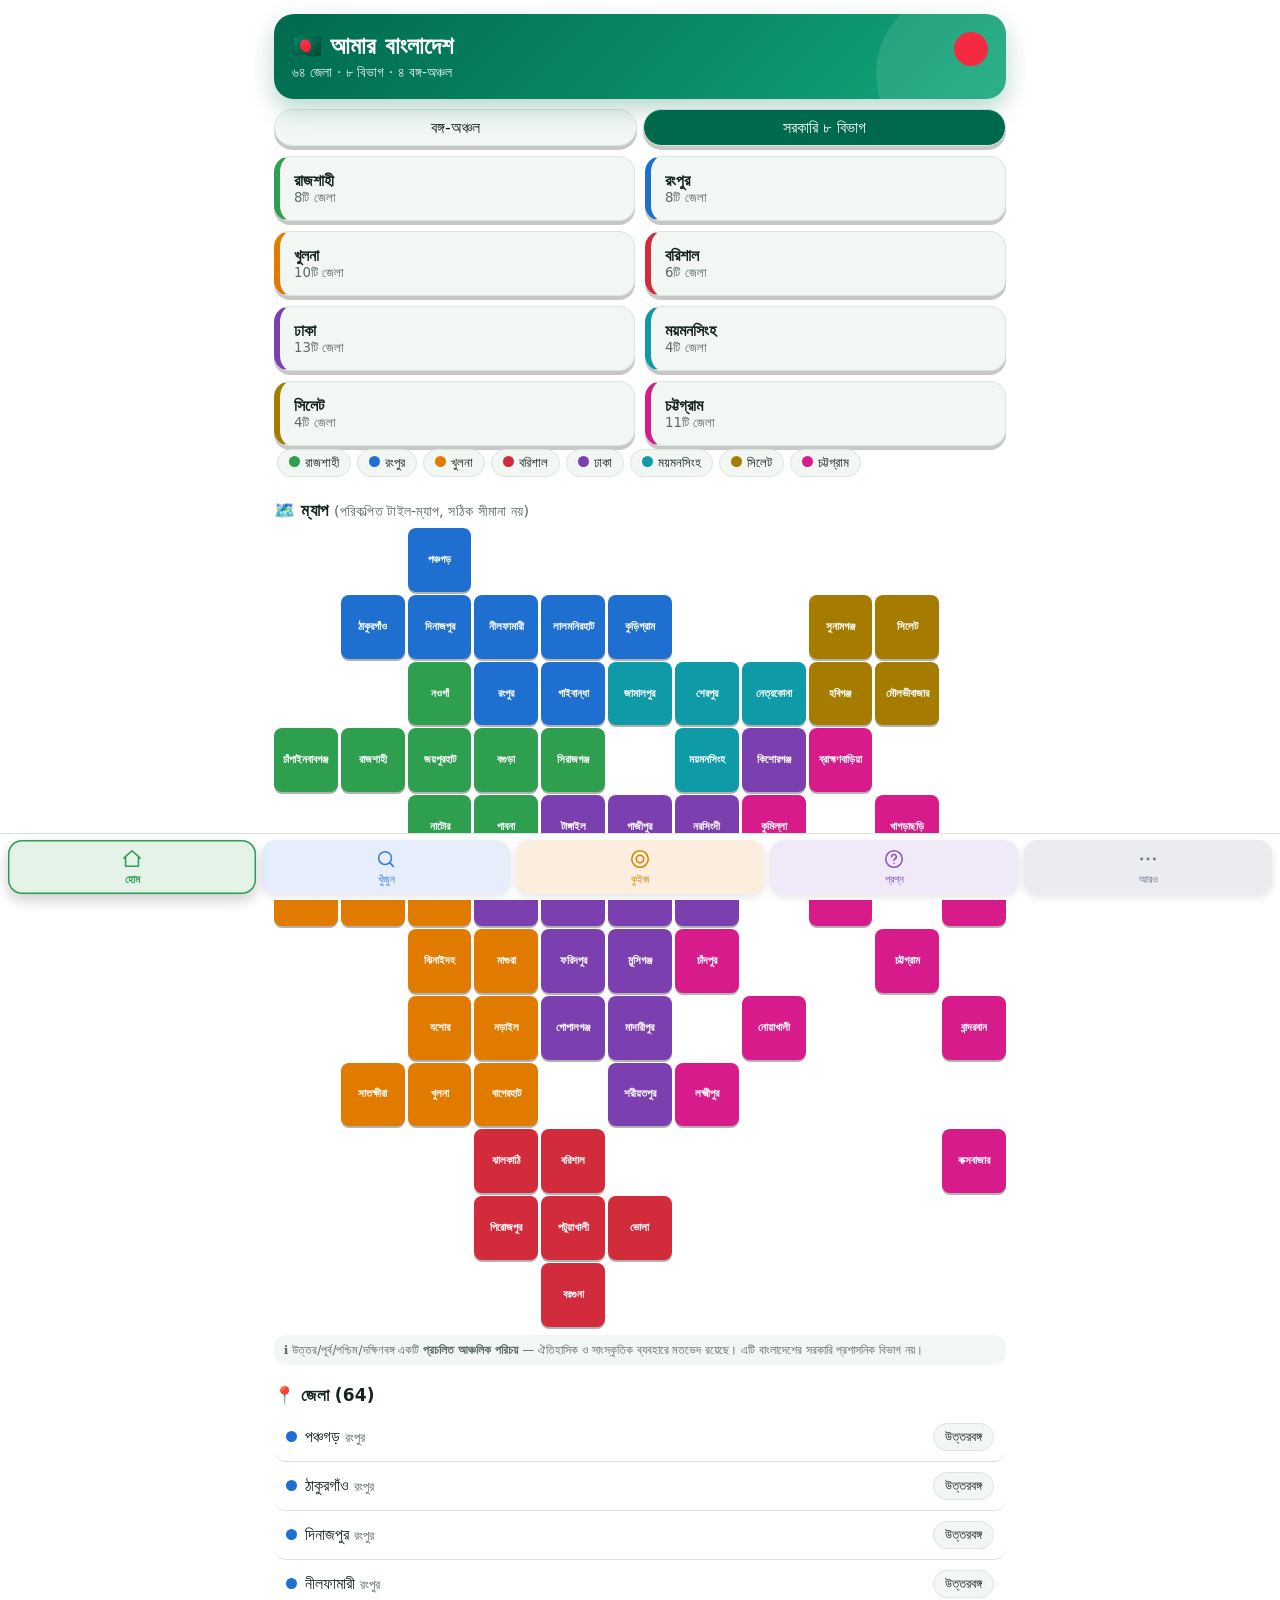
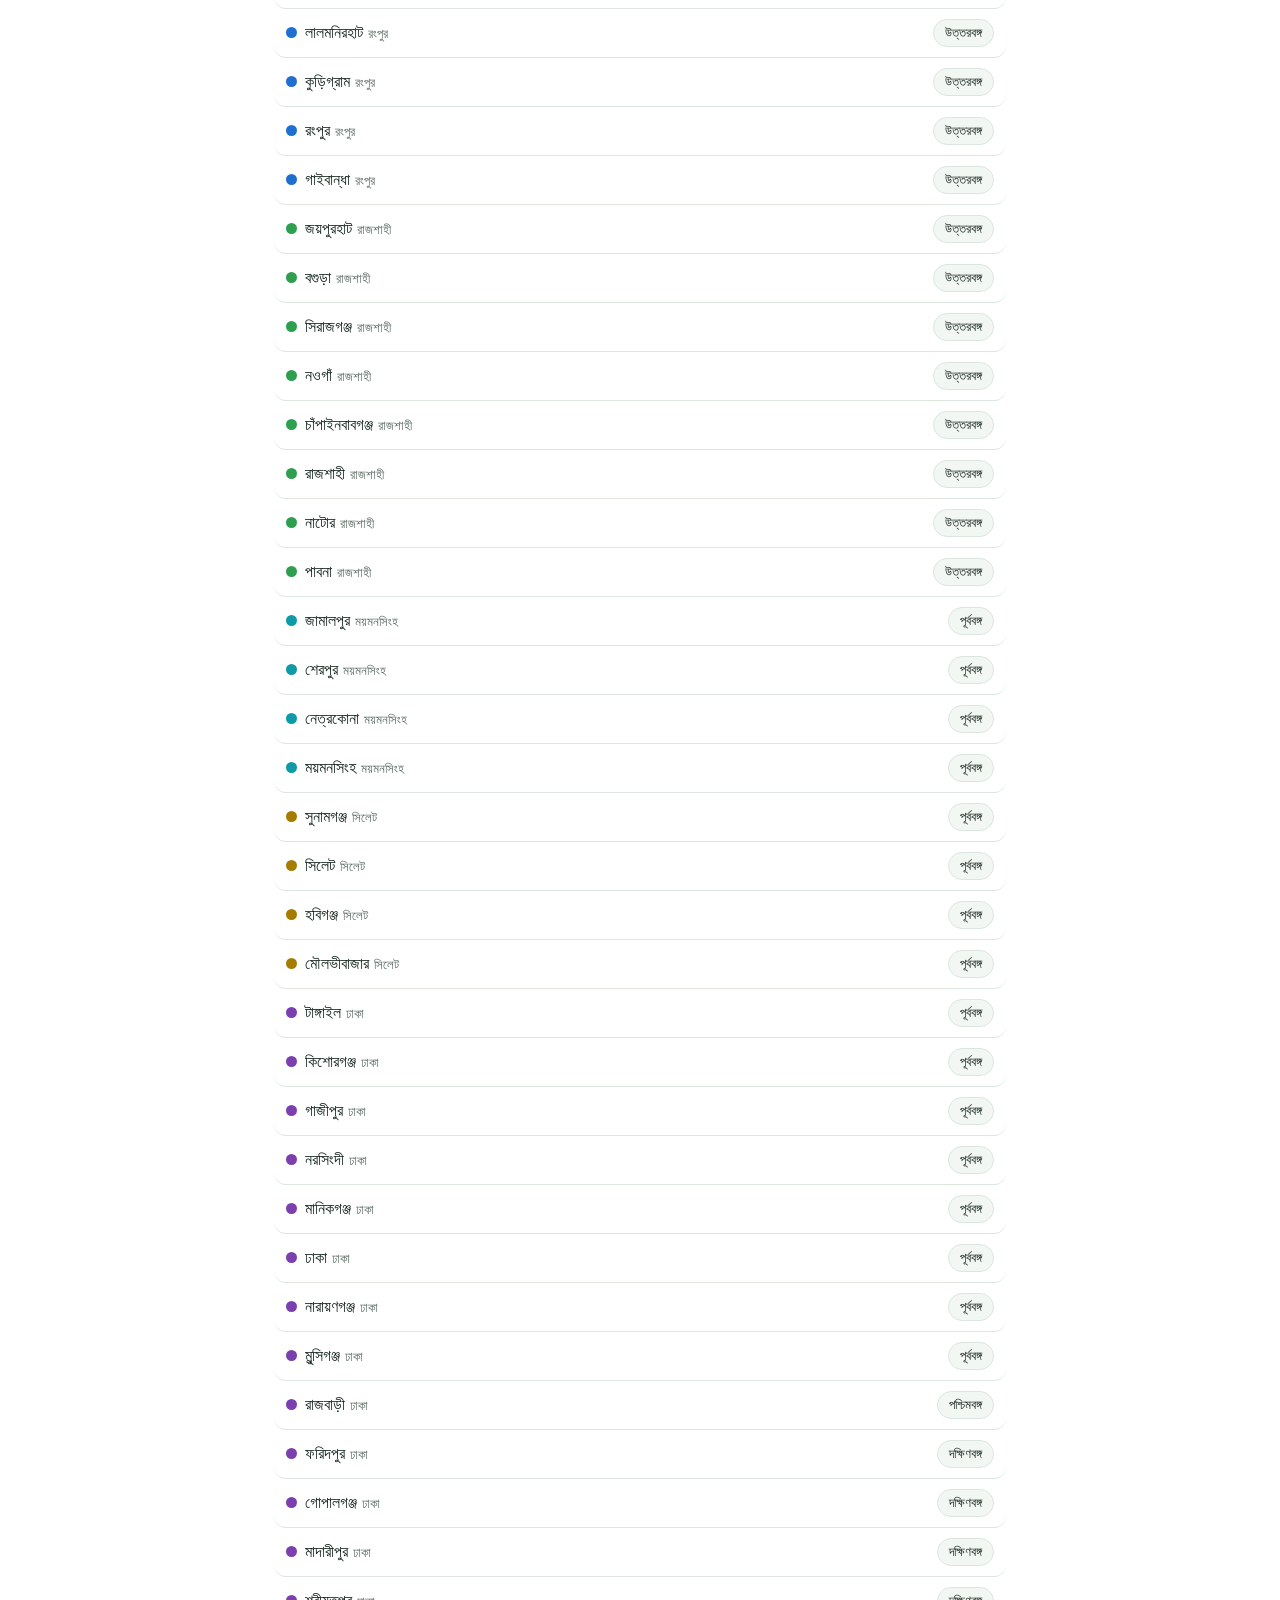
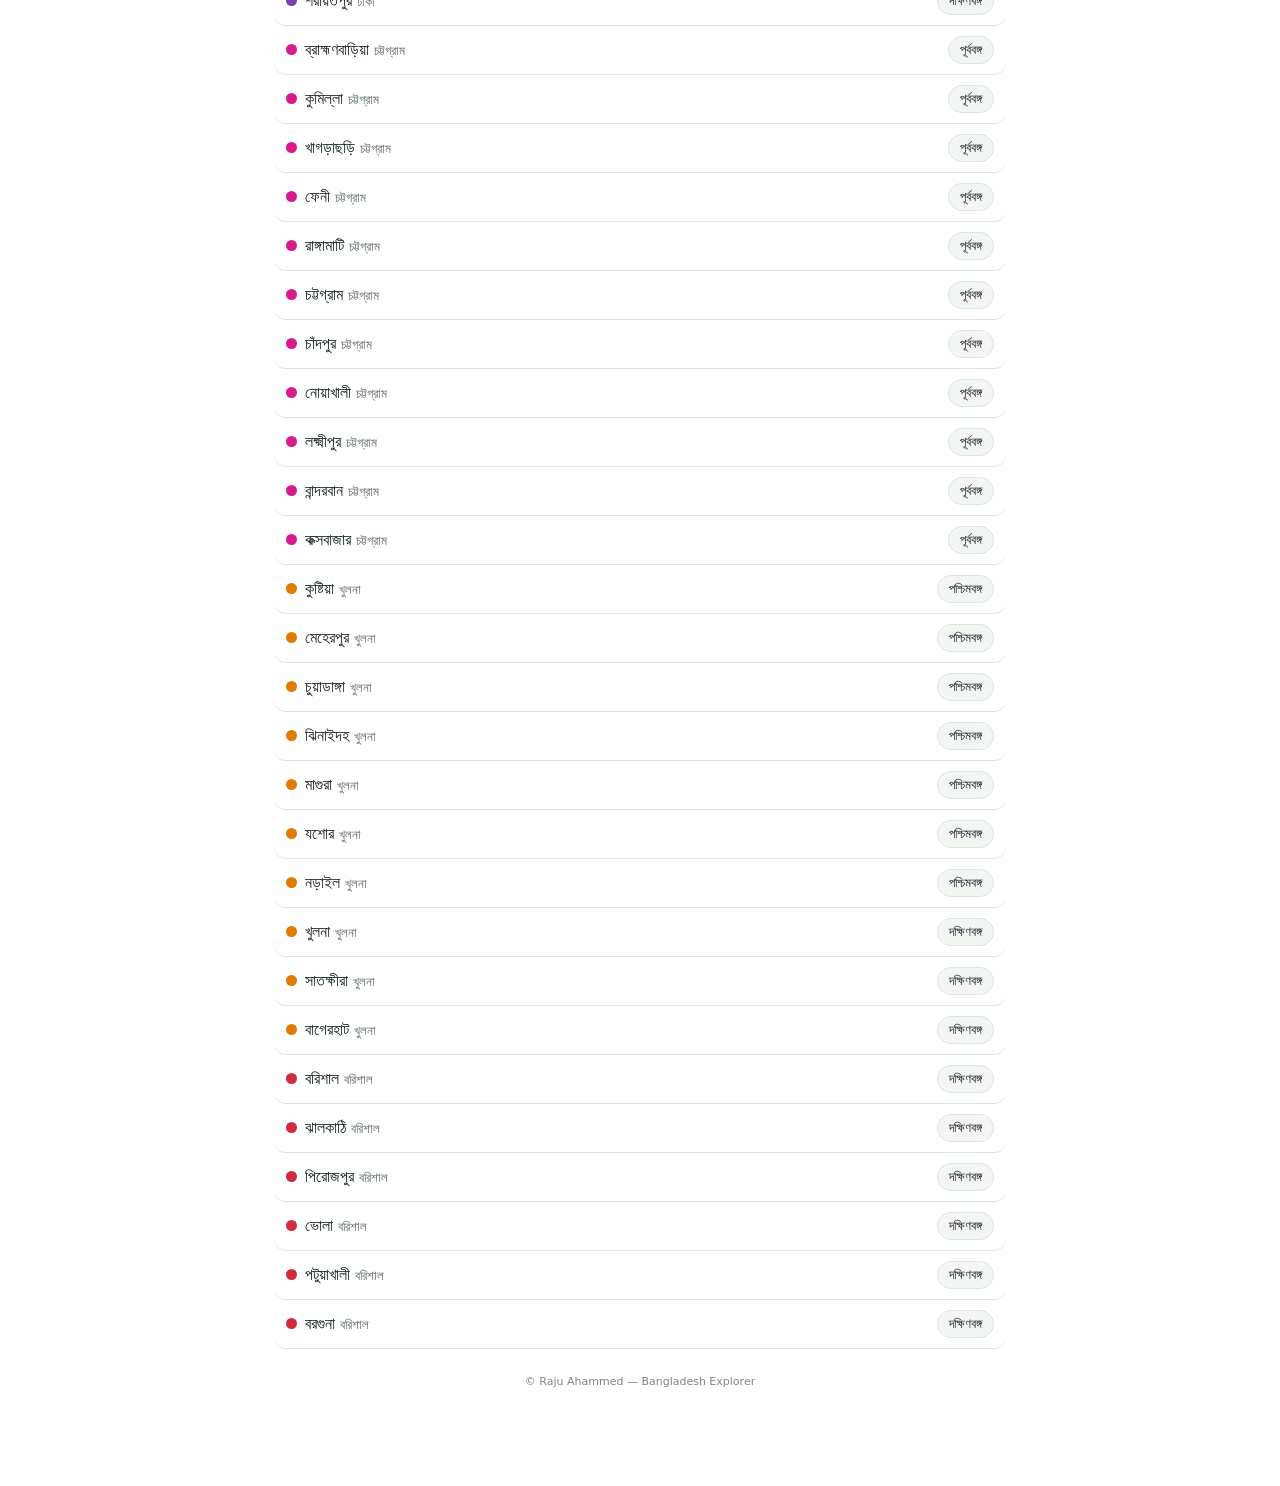
==== commit ad553acd: "Rename index-8.html to index.html" ====
--- a/index.html
+++ b/index.html
@@ -45,15 +45,107 @@
 .fb3d i{font-style:normal;width:40px;height:40px;border-radius:50%;background:#fff;color:#1877f2;display:flex;align-items:center;justify-content:center;font-size:26px;font-weight:800;transform:translateZ(26px);box-shadow:0 4px 8px #0003}
 .fb3d span{display:block;transform:translateZ(14px)}.fb3d small{display:block;font-weight:400;opacity:.9}
 @media(prefers-reduced-motion:reduce){.fb3d{animation:none}}
+
+/* 3D press feedback */
+button,.row,.chip[onclick],summary,nav a{-webkit-tap-highlight-color:rgba(0,106,78,.25);touch-action:manipulation}
+.opt,.seg button,.reg,button.chip{box-shadow:0 4px 0 rgba(0,0,0,.22);transition:transform .08s,box-shadow .08s,filter .15s}
+.opt:active,.seg button:active,.reg:active,button.chip:active{transform:translateY(4px);box-shadow:0 0 0 rgba(0,0,0,.22);filter:brightness(.9)}
+.chip[onclick]:active{transform:scale(.93)}
+.t{box-shadow:0 2px 0 rgba(0,0,0,.3)}.t:active{transform:translateY(2px) scale(.92);box-shadow:none}
+nav button:active,nav a:active{transform:scale(.88)}
+.row{transition:background .1s}.row:active{background:var(--card)}
+.qo:active span{transform:translateY(2px)}
+button:disabled{opacity:.6;pointer-events:none}
+.flash{animation:pop .28s ease-out}
+@keyframes pop{0%{transform:translateY(4px) scale(.95);filter:brightness(.82);box-shadow:0 0 0 rgba(0,0,0,0)}60%{transform:translateY(-1px) scale(1.02)}100%{transform:none}}
+
+/* calm bottom nav */
+nav{padding:4px 6px calc(4px + env(safe-area-inset-bottom,0px));gap:2px;border-top:1px solid var(--bd)}
+nav button,nav a{border-radius:14px;padding:7px 0;font-size:11px;color:var(--mut);font-weight:400}
+nav svg{width:22px;height:22px;fill:none;stroke:currentColor;stroke-width:1.7;stroke-linecap:round;stroke-linejoin:round;display:block;margin:0 auto 3px}
+nav svg.f{fill:currentColor;stroke:none}
+nav .on{color:var(--g);background:rgba(0,106,78,.1);font-weight:600}
+
+/* Iron-style admin entry */
+.irbtn{display:flex;align-items:center;gap:12px;width:100%;padding:14px;border:0;border-radius:14px;background:linear-gradient(135deg,#b1121f,#e8a000);color:#fff;font-weight:700;font-size:15px;box-shadow:0 4px 0 #6d0a13,0 8px 18px #b1121f55;transition:transform .08s,box-shadow .08s}
+.irbtn:active{transform:translateY(4px);box-shadow:0 0 0 transparent}
+.arc{width:26px;height:26px;border-radius:50%;background:radial-gradient(#fff,#7df3ff 55%,#1cb6d6);box-shadow:0 0 12px #7df3ff,0 0 0 3px #ffffff55;animation:pulse 1.6s ease-in-out infinite}
+@keyframes pulse{50%{box-shadow:0 0 22px #7df3ff,0 0 0 6px #ffffff33;transform:scale(1.08)}}
+#iron{position:fixed;inset:0;z-index:50;background:radial-gradient(circle at 50% 40%,#08303d,#02090d 70%);display:flex;flex-direction:column;align-items:center;justify-content:center;color:#bff6ff;animation:ifade .35s}
+@keyframes ifade{from{opacity:0}}
+.rx{position:relative;width:240px;height:240px;transition:transform .7s ease,margin .7s ease}.rx.sm{transform:scale(.5);margin:-50px 0 -40px}
+.rg{position:absolute;border-radius:50%;left:50%;top:50%;border:3px solid #38e8ff;box-shadow:0 0 18px #38e8ff,inset 0 0 18px #38e8ff66}
+.r1{width:236px;height:236px;margin:-118px 0 0 -118px;border-style:dashed;animation:spin 7s linear infinite}
+.r2{width:180px;height:180px;margin:-90px 0 0 -90px;border-color:#38e8ff transparent #38e8ff transparent;animation:spin 3s linear infinite reverse}
+.r3{width:126px;height:126px;margin:-63px 0 0 -63px;border-style:dotted;animation:spin 5s linear infinite}
+@keyframes spin{to{transform:rotate(360deg)}}
+.core{position:absolute;left:50%;top:50%;width:72px;height:72px;margin:-36px 0 0 -36px;border-radius:50%;background:radial-gradient(#fff 15%,#7df3ff 50%,#1cb6d6 72%,transparent 74%);box-shadow:0 0 40px #38e8ff;animation:pulse 1.2s ease-in-out infinite}
+.rx.ok .rg{border-color:#7dff9e;box-shadow:0 0 22px #7dff9e,inset 0 0 18px #7dff9e66}.rx.ok .core{background:radial-gradient(#fff 15%,#9dffb5 50%,#1cd65e 72%,transparent 74%);box-shadow:0 0 44px #7dff9e}
+#irt{margin-top:14px;font-size:15px;letter-spacing:.04em;text-shadow:0 0 10px #38e8ff;min-height:22px}
+#irf{width:min(300px,86vw);text-align:center;margin-top:12px}
+#iron input{background:#041a22;color:#d8fbff;border:1px solid #38e8ff;box-shadow:0 0 12px #38e8ff55;text-align:center;letter-spacing:.25em;font-size:18px}
+.irb{width:100%;margin-top:12px;padding:12px;border:0;border-radius:12px;background:linear-gradient(135deg,#1cb6d6,#38e8ff);color:#022;font-weight:700;box-shadow:0 4px 0 #0b6e82}.irb:active{transform:translateY(4px);box-shadow:none}
+#am{margin-top:8px;color:#ff8a95;min-height:20px}
+.irx{position:absolute;top:calc(14px + env(safe-area-inset-top,0px));right:14px;background:none;border:1px solid #38e8ff88;color:#bff6ff;border-radius:50%;width:38px;height:38px;font-size:16px}
+.shake{animation:shk .4s}@keyframes shk{25%{transform:translateX(-8px)}75%{transform:translateX(8px)}}
+#iron input:placeholder-shown{letter-spacing:0;font-size:15px}
+/* colourful More + Admin buttons */
+.more h2,.admin h2{border-left:5px solid #1f6fd1;padding-left:9px}
+.more h2:nth-of-type(2),.admin h2:nth-of-type(2){border-color:#e07b00}.more h2:nth-of-type(3),.admin h2:nth-of-type(3){border-color:#d22b3c}.more h2:nth-of-type(4),.admin h2:nth-of-type(4){border-color:#7b3fb0}.admin h2:nth-of-type(5){border-color:#0e9aa7}.admin h2:nth-of-type(6){border-color:#2e9e4f}
+.more .opt,.admin .opt{border:0;color:#fff;text-align:center;font-weight:700;background:linear-gradient(135deg,#1f6fd1,#6a4fd6);box-shadow:0 4px 0 #17408a}
+.admin button[onclick^="add("]{background:linear-gradient(135deg,#2e9e4f,#1b7a3a);box-shadow:0 4px 0 #11582a}
+.admin button[onclick^="saveAbout"]{background:linear-gradient(135deg,#e07b00,#f0a030);box-shadow:0 4px 0 #9b5400}
+.admin button[onclick^="saveQA"]{background:linear-gradient(135deg,#0e9aa7,#1cc3d2);box-shadow:0 4px 0 #086872}
+.admin button[onclick^="chCode"]{background:linear-gradient(135deg,#d22b3c,#f05a68);box-shadow:0 4px 0 #8f1624}
+.admin .seg button,.more .seg button{border:0;color:#fff;font-weight:600;box-shadow:0 4px 0 rgba(0,0,0,.28)}
+.admin button[onclick^="sv("]{background:#2e9e4f}.admin button[onclick^="rm("]{background:#d22b3c}.admin button[onclick^="mv("]{background:#1f6fd1}
+.admin button[onclick^="expo"]{background:#0e9aa7}.admin button[onclick^="impo"]{background:#2e9e4f}.admin button[onclick^="rst"]{background:#e07b00}.admin button[onclick^="admin=false"]{background:#7b3fb0}
+.more .seg button:nth-child(1){background:#f2a900;color:#222}.more .seg button:nth-child(2){background:#33425b}
+.more button.chip{background:#e07b00;color:#fff;border:0;font-weight:600;box-shadow:0 3px 0 #9b5400}
+.admin button:active,.more button:active{box-shadow:0 0 0 transparent!important}
+
+/* Facebook light-speed effect */
+.fbcharge{filter:brightness(1.3);transition:filter .15s}.fbcharge i{animation:fbchg .3s ease-out}
+@keyframes fbchg{50%{box-shadow:0 0 0 8px #ffffff66,0 0 26px #fff;transform:translateZ(26px) scale(1.15)}}
+#fbw{position:fixed;inset:0;z-index:60;pointer-events:none;overflow:hidden}
+.fbr,.fbf{position:fixed;left:var(--x);top:var(--y);border-radius:50%}
+.fbr{width:300px;height:300px;margin:-150px 0 0 -150px;background:radial-gradient(circle,transparent 56%,#cfe6ff 59%,#4da3ff 63%,transparent 68%);filter:drop-shadow(0 0 10px #4da3ff);transform:scale(.05);opacity:0;animation:fbring .8s ease-out both}
+.fbr.d2{animation-delay:.14s}.fbr.d3{animation-delay:.28s}
+@keyframes fbring{0%{transform:scale(.05);opacity:1}100%{transform:scale(7);opacity:0}}
+.fbf{width:100px;height:100px;margin:-50px 0 0 -50px;background:radial-gradient(circle,#4da3ff 0,#1877f2 60%,#0c5bd6 100%);box-shadow:0 0 60px 20px #4da3ffaa;transform:scale(0);animation:fbfill .55s .22s cubic-bezier(.7,0,.25,1) both}
+@keyframes fbfill{to{transform:scale(var(--s))}}
+.fbl{position:fixed;left:50%;top:50%;margin:-70px 0 0 -40px;font:800 140px/1 system-ui,Arial,sans-serif;color:#fff;text-shadow:0 0 30px #fff,0 0 70px #bfe0ff;opacity:0;transform:scale(.3);animation:fblogo .45s .6s cubic-bezier(.2,1.4,.4,1) both}
+@keyframes fblogo{to{opacity:1;transform:scale(1)}}
+
+/* soft coloured bottom nav */
+nav{gap:6px;padding:6px 8px calc(6px + env(safe-area-inset-bottom,0px))}
+nav button,nav a{background:var(--b,transparent);color:var(--c,var(--mut));box-shadow:0 3px 9px rgba(0,0,0,.11);padding:8px 0}
+nav>:nth-child(1){--b:rgba(46,158,79,.13);--c:#2e9e4f}nav>:nth-child(2){--b:rgba(58,123,213,.13);--c:#3a7bd5}
+nav>:nth-child(3){--b:rgba(224,123,0,.13);--c:#d98200}nav>:nth-child(4){--b:rgba(138,85,196,.13);--c:#8a55c4}
+nav>:nth-child(5){--b:rgba(107,122,143,.14);--c:#6b7a8f}
+nav .on{background:var(--b);color:var(--c);font-weight:700;box-shadow:0 6px 14px rgba(0,0,0,.2),inset 0 0 0 1.5px var(--c)}
+
+/* polish */
+.top{background:linear-gradient(135deg,#006a4e,#0a8a66 55%,#14a77c);box-shadow:0 10px 24px rgba(0,106,78,.28);overflow:hidden}
+.top:before{content:"";position:absolute;right:-40px;bottom:-60px;width:170px;height:170px;border-radius:50%;background:rgba(255,255,255,.1)}
+.card{box-shadow:0 2px 10px rgba(0,0,0,.05)}
+h2{letter-spacing:.2px}
+.row{border-radius:12px}.row:active{background:var(--card)}
+.hd{margin:-18px -18px 14px;padding:22px 18px 16px;border-radius:24px 24px 0 0;color:#fff;background:var(--dc);background:linear-gradient(135deg,var(--dc),color-mix(in srgb,var(--dc) 55%,#000));box-shadow:0 6px 16px rgba(0,0,0,.18)}
+.hd h1{font-size:28px}.hd small{opacity:.9}
+.hd .chip{background:rgba(255,255,255,.2)!important;border-color:rgba(255,255,255,.45)!important;color:#fff!important;box-shadow:none}
+.st{display:grid;grid-template-columns:repeat(3,1fr);gap:8px;margin-top:8px}
+.st>div{background:var(--bg);border:1px solid var(--bd);border-radius:12px;padding:10px 4px;text-align:center}
+.st b{display:block;font-size:18px;color:var(--g)}.st small{color:var(--mut);font-size:11px}
 .qo{display:block;margin:6px 0}.qo input{display:none}.qo span{display:block;padding:12px;border:1px solid var(--bd);border-radius:12px;background:var(--bg)}.qo input:checked+span{background:#f42a41;color:#fff}.qo input:checked+span.c{background:#1b9a5f}
 .t{display:flex;align-items:center;justify-content:center;text-align:center;text-decoration:none}
 .sheet{display:none;position:fixed;inset:0;background:#0007;align-items:flex-end;justify-content:center;z-index:9}.sheet:target{display:flex}
 .sh{background:var(--bg);width:100%;max-width:760px;max-height:88%;overflow:auto;border-radius:24px 24px 0 0;padding:18px}
 nav a{flex:1;text-align:center;padding:10px 0;font-size:12px;color:var(--mut);text-decoration:none;font-weight:400}nav a span{display:block;font-size:20px}
 details summary{cursor:pointer;padding:4px 0}html{scroll-behavior:smooth}
-</style><script>window.onerror=function(m,u,l){var a=document.getElementById('app');if(a)a.innerHTML='<div style="padding:16px;font-family:sans-serif"><b>ত্রুটি:</b> '+m+' (line '+l+')<br><br><button onclick="try{localStorage.removeItem(\'bdData\')}catch(e){}location.reload()">রিসেট করে রিলোড করুন</button></div>'}</script></head><body><main id="app"><div id="home"></div><div class="top"><h1>🇧🇩 আমার বাংলাদেশ</h1><p>৬৪ জেলা · ৮ বিভাগ · ৪ বঙ্গ-অঞ্চল</p></div><div class="note">📄 সরল সংস্করণ: জেলায় ট্যাপ করলে তথ্য খুলবে। সার্চ, কুইজ ও অ্যাডমিন প্যানেল চালাতে ফাইলটি Chrome/Safari ব্রাউজারে খুলুন।</div><div><span class="chip"><i style="display:inline-block;width:11px;height:11px;border-radius:50%;margin-right:6px;background:#2e9e4f"></i>রাজশাহী</span><span class="chip"><i style="display:inline-block;width:11px;height:11px;border-radius:50%;margin-right:6px;background:#1f6fd1"></i>রংপুর</span><span class="chip"><i style="display:inline-block;width:11px;height:11px;border-radius:50%;margin-right:6px;background:#e07b00"></i>খুলনা</span><span class="chip"><i style="display:inline-block;width:11px;height:11px;border-radius:50%;margin-right:6px;background:#d22b3c"></i>বরিশাল</span><span class="chip"><i style="display:inline-block;width:11px;height:11px;border-radius:50%;margin-right:6px;background:#7b3fb0"></i>ঢাকা</span><span class="chip"><i style="display:inline-block;width:11px;height:11px;border-radius:50%;margin-right:6px;background:#0e9aa7"></i>ময়মনসিংহ</span><span class="chip"><i style="display:inline-block;width:11px;height:11px;border-radius:50%;margin-right:6px;background:#a67c00"></i>সিলেট</span><span class="chip"><i style="display:inline-block;width:11px;height:11px;border-radius:50%;margin-right:6px;background:#d81b8a"></i>চট্টগ্রাম</span></div><h2>🗺️ ম্যাপ <small style="font-weight:400;color:var(--mut)">(পরিকল্পিত টাইল-ম্যাপ)</small></h2><div class="map" style="grid-template-columns:repeat(11,1fr);grid-template-rows:repeat(12,auto)"><a class="t" href="#d-Panchagarh" style="grid-column:3;grid-row:1;background:#1f6fd1">পঞ্চগড়</a><a class="t" href="#d-Thakurgaon" style="grid-column:2;grid-row:2;background:#1f6fd1">ঠাকুরগাঁও</a><a class="t" href="#d-Dinajpur" style="grid-column:3;grid-row:2;background:#1f6fd1">দিনাজপুর</a><a class="t" href="#d-Nilphamari" style="grid-column:4;grid-row:2;background:#1f6fd1">নীলফামারী</a><a class="t" href="#d-Lalmonirhat" style="grid-column:5;grid-row:2;background:#1f6fd1">লালমনিরহাট</a><a class="t" href="#d-Kurigram" style="grid-column:6;grid-row:2;background:#1f6fd1">কুড়িগ্রাম</a><a class="t" href="#d-Rangpur" style="grid-column:4;grid-row:3;background:#1f6fd1">রংপুর</a><a class="t" href="#d-Gaibandha" style="grid-column:5;grid-row:3;background:#1f6fd1">গাইবান্ধা</a><a class="t" href="#d-Joypurhat" style="grid-column:3;grid-row:4;background:#2e9e4f">জয়পুরহাট</a><a class="t" href="#d-Bogura" style="grid-column:4;grid-row:4;background:#2e9e4f">বগুড়া</a><a class="t" href="#d-Sirajganj" style="grid-column:5;grid-row:4;background:#2e9e4f">সিরাজগঞ্জ</a><a class="t" href="#d-Naogaon" style="grid-column:3;grid-row:3;background:#2e9e4f">নওগাঁ</a><a class="t" href="#d-Chapainawabganj" style="grid-column:1;grid-row:4;background:#2e9e4f">চাঁপাইনবাবগঞ্জ</a><a class="t" href="#d-Rajshahi" style="grid-column:2;grid-row:4;background:#2e9e4f">রাজশাহী</a><a class="t" href="#d-Natore" style="grid-column:3;grid-row:5;background:#2e9e4f">নাটোর</a><a class="t" href="#d-Pabna" style="grid-column:4;grid-row:5;background:#2e9e4f">পাবনা</a><a class="t" href="#d-Jamalpur" style="grid-column:6;grid-row:3;background:#0e9aa7">জামালপুর</a><a class="t" href="#d-Sherpur" style="grid-column:7;grid-row:3;background:#0e9aa7">শেরপুর</a><a class="t" href="#d-Netrokona" style="grid-column:8;grid-row:3;background:#0e9aa7">নেত্রকোনা</a><a class="t" href="#d-Mymensingh" style="grid-column:7;grid-row:4;background:#0e9aa7">ময়মনসিংহ</a><a class="t" href="#d-Sunamganj" style="grid-column:9;grid-row:2;background:#a67c00">সুনামগঞ্জ</a><a class="t" href="#d-Sylhet" style="grid-column:10;grid-row:2;background:#a67c00">সিলেট</a><a class="t" href="#d-Habiganj" style="grid-column:9;grid-row:3;background:#a67c00">হবিগঞ্জ</a><a class="t" href="#d-Moulvibazar" style="grid-column:10;grid-row:3;background:#a67c00">মৌলভীবাজার</a><a class="t" href="#d-Tangail" style="grid-column:5;grid-row:5;background:#7b3fb0">টাঙ্গাইল</a><a class="t" href="#d-Kishoreganj" style="grid-column:8;grid-row:4;background:#7b3fb0">কিশোরগঞ্জ</a><a class="t" href="#d-Gazipur" style="grid-column:6;grid-row:5;background:#7b3fb0">গাজীপুর</a><a class="t" href="#d-Narsingdi" style="grid-column:7;grid-row:5;background:#7b3fb0">নরসিংদী</a><a class="t" href="#d-Manikganj" style="grid-column:5;grid-row:6;background:#7b3fb0">মানিকগঞ্জ</a><a class="t" href="#d-Dhaka" style="grid-column:6;grid-row:6;background:#7b3fb0">ঢাকা</a><a class="t" href="#d-Narayanganj" style="grid-column:7;grid-row:6;background:#7b3fb0">নারায়ণগঞ্জ</a><a class="t" href="#d-Munshiganj" style="grid-column:6;grid-row:7;background:#7b3fb0">মুন্সিগঞ্জ</a><a class="t" href="#d-Rajbari" style="grid-column:4;grid-row:6;background:#7b3fb0">রাজবাড়ী</a><a class="t" href="#d-Faridpur" style="grid-column:5;grid-row:7;background:#7b3fb0">ফরিদপুর</a><a class="t" href="#d-Gopalganj" style="grid-column:5;grid-row:8;background:#7b3fb0">গোপালগঞ্জ</a><a class="t" href="#d-Madaripur" style="grid-column:6;grid-row:8;background:#7b3fb0">মাদারীপুর</a><a class="t" href="#d-Shariatpur" style="grid-column:6;grid-row:9;background:#7b3fb0">শরীয়তপুর</a><a class="t" href="#d-Brahmanbaria" style="grid-column:9;grid-row:4;background:#d81b8a">ব্রাহ্মণবাড়িয়া</a><a class="t" href="#d-Cumilla" style="grid-column:8;grid-row:5;background:#d81b8a">কুমিল্লা</a><a class="t" href="#d-Khagrachhari" style="grid-column:10;grid-row:5;background:#d81b8a">খাগড়াছড়ি</a><a class="t" href="#d-Feni" style="grid-column:9;grid-row:6;background:#d81b8a">ফেনী</a><a class="t" href="#d-Rangamati" style="grid-column:11;grid-row:6;background:#d81b8a">রাঙ্গামাটি</a><a class="t" href="#d-Chattogram" style="grid-column:10;grid-row:7;background:#d81b8a">চট্টগ্রাম</a><a class="t" href="#d-Chandpur" style="grid-column:7;grid-row:7;background:#d81b8a">চাঁদপুর</a><a class="t" href="#d-Noakhali" style="grid-column:8;grid-row:8;background:#d81b8a">নোয়াখালী</a><a class="t" href="#d-Lakshmipur" style="grid-column:7;grid-row:9;background:#d81b8a">লক্ষ্মীপুর</a><a class="t" href="#d-Bandarban" style="grid-column:11;grid-row:8;background:#d81b8a">বান্দরবান</a><a class="t" href="#d-Cox-s-Bazar" style="grid-column:11;grid-row:10;background:#d81b8a">কক্সবাজার</a><a class="t" href="#d-Kushtia" style="grid-column:3;grid-row:6;background:#e07b00">কুষ্টিয়া</a><a class="t" href="#d-Meherpur" style="grid-column:1;grid-row:6;background:#e07b00">মেহেরপুর</a><a class="t" href="#d-Chuadanga" style="grid-column:2;grid-row:6;background:#e07b00">চুয়াডাঙ্গা</a><a class="t" href="#d-Jhenaidah" style="grid-column:3;grid-row:7;background:#e07b00">ঝিনাইদহ</a><a class="t" href="#d-Magura" style="grid-column:4;grid-row:7;background:#e07b00">মাগুরা</a><a class="t" href="#d-Jashore" style="grid-column:3;grid-row:8;background:#e07b00">যশোর</a><a class="t" href="#d-Narail" style="grid-column:4;grid-row:8;background:#e07b00">নড়াইল</a><a class="t" href="#d-Khulna" style="grid-column:3;grid-row:9;background:#e07b00">খুলনা</a><a class="t" href="#d-Satkhira" style="grid-column:2;grid-row:9;background:#e07b00">সাতক্ষীরা</a><a class="t" href="#d-Bagerhat" style="grid-column:4;grid-row:9;background:#e07b00">বাগেরহাট</a><a class="t" href="#d-Barishal" style="grid-column:5;grid-row:10;background:#d22b3c">বরিশাল</a><a class="t" href="#d-Jhalokati" style="grid-column:4;grid-row:10;background:#d22b3c">ঝালকাঠি</a><a class="t" href="#d-Pirojpur" style="grid-column:4;grid-row:11;background:#d22b3c">পিরোজপুর</a><a class="t" href="#d-Bhola" style="grid-column:6;grid-row:11;background:#d22b3c">ভোলা</a><a class="t" href="#d-Patuakhali" style="grid-column:5;grid-row:11;background:#d22b3c">পটুয়াখালী</a><a class="t" href="#d-Barguna" style="grid-column:5;grid-row:12;background:#d22b3c">বরগুনা</a></div><div class="note">ℹ️ উত্তর/পূর্ব/পশ্চিম/দক্ষিণবঙ্গ একটি <b>প্রচলিত আঞ্চলিক পরিচয়</b> — মতভেদ রয়েছে। এটি সরকারি প্রশাসনিক বিভাগ নয়।</div><h2 id="divs">🗺️ সরকারি ৮ বিভাগ</h2><details class="card" style="margin:6px 0"><summary><b style="color:#2e9e4f">রাজশাহী</b> (8টি জেলা)</summary><a class="row" href="#d-Joypurhat" style="text-decoration:none;color:inherit"><span><i style="display:inline-block;width:11px;height:11px;border-radius:50%;margin-right:6px;background:#2e9e4f"></i>জয়পুরহাট</span><span class="chip" style="margin:0">উত্তরবঙ্গ</span></a><a class="row" href="#d-Bogura" style="text-decoration:none;color:inherit"><span><i style="display:inline-block;width:11px;height:11px;border-radius:50%;margin-right:6px;background:#2e9e4f"></i>বগুড়া</span><span class="chip" style="margin:0">উত্তরবঙ্গ</span></a><a class="row" href="#d-Sirajganj" style="text-decoration:none;color:inherit"><span><i style="display:inline-block;width:11px;height:11px;border-radius:50%;margin-right:6px;background:#2e9e4f"></i>সিরাজগঞ্জ</span><span class="chip" style="margin:0">উত্তরবঙ্গ</span></a><a class="row" href="#d-Naogaon" style="text-decoration:none;color:inherit"><span><i style="display:inline-block;width:11px;height:11px;border-radius:50%;margin-right:6px;background:#2e9e4f"></i>নওগাঁ</span><span class="chip" style="margin:0">উত্তরবঙ্গ</span></a><a class="row" href="#d-Chapainawabganj" style="text-decoration:none;color:inherit"><span><i style="display:inline-block;width:11px;height:11px;border-radius:50%;margin-right:6px;background:#2e9e4f"></i>চাঁপাইনবাবগঞ্জ</span><span class="chip" style="margin:0">উত্তরবঙ্গ</span></a><a class="row" href="#d-Rajshahi" style="text-decoration:none;color:inherit"><span><i style="display:inline-block;width:11px;height:11px;border-radius:50%;margin-right:6px;background:#2e9e4f"></i>রাজশাহী</span><span class="chip" style="margin:0">উত্তরবঙ্গ</span></a><a class="row" href="#d-Natore" style="text-decoration:none;color:inherit"><span><i style="display:inline-block;width:11px;height:11px;border-radius:50%;margin-right:6px;background:#2e9e4f"></i>নাটোর</span><span class="chip" style="margin:0">উত্তরবঙ্গ</span></a><a class="row" href="#d-Pabna" style="text-decoration:none;color:inherit"><span><i style="display:inline-block;width:11px;height:11px;border-radius:50%;margin-right:6px;background:#2e9e4f"></i>পাবনা</span><span class="chip" style="margin:0">উত্তরবঙ্গ</span></a></details><details class="card" style="margin:6px 0"><summary><b style="color:#1f6fd1">রংপুর</b> (8টি জেলা)</summary><a class="row" href="#d-Panchagarh" style="text-decoration:none;color:inherit"><span><i style="display:inline-block;width:11px;height:11px;border-radius:50%;margin-right:6px;background:#1f6fd1"></i>পঞ্চগড়</span><span class="chip" style="margin:0">উত্তরবঙ্গ</span></a><a class="row" href="#d-Thakurgaon" style="text-decoration:none;color:inherit"><span><i style="display:inline-block;width:11px;height:11px;border-radius:50%;margin-right:6px;background:#1f6fd1"></i>ঠাকুরগাঁও</span><span class="chip" style="margin:0">উত্তরবঙ্গ</span></a><a class="row" href="#d-Dinajpur" style="text-decoration:none;color:inherit"><span><i style="display:inline-block;width:11px;height:11px;border-radius:50%;margin-right:6px;background:#1f6fd1"></i>দিনাজপুর</span><span class="chip" style="margin:0">উত্তরবঙ্গ</span></a><a class="row" href="#d-Nilphamari" style="text-decoration:none;color:inherit"><span><i style="display:inline-block;width:11px;height:11px;border-radius:50%;margin-right:6px;background:#1f6fd1"></i>নীলফামারী</span><span class="chip" style="margin:0">উত্তরবঙ্গ</span></a><a class="row" href="#d-Lalmonirhat" style="text-decoration:none;color:inherit"><span><i style="display:inline-block;width:11px;height:11px;border-radius:50%;margin-right:6px;background:#1f6fd1"></i>লালমনিরহাট</span><span class="chip" style="margin:0">উত্তরবঙ্গ</span></a><a class="row" href="#d-Kurigram" style="text-decoration:none;color:inherit"><span><i style="display:inline-block;width:11px;height:11px;border-radius:50%;margin-right:6px;background:#1f6fd1"></i>কুড়িগ্রাম</span><span class="chip" style="margin:0">উত্তরবঙ্গ</span></a><a class="row" href="#d-Rangpur" style="text-decoration:none;color:inherit"><span><i style="display:inline-block;width:11px;height:11px;border-radius:50%;margin-right:6px;background:#1f6fd1"></i>রংপুর</span><span class="chip" style="margin:0">উত্তরবঙ্গ</span></a><a class="row" href="#d-Gaibandha" style="text-decoration:none;color:inherit"><span><i style="display:inline-block;width:11px;height:11px;border-radius:50%;margin-right:6px;background:#1f6fd1"></i>গাইবান্ধা</span><span class="chip" style="margin:0">উত্তরবঙ্গ</span></a></details><details class="card" style="margin:6px 0"><summary><b style="color:#e07b00">খুলনা</b> (10টি জেলা)</summary><a class="row" href="#d-Kushtia" style="text-decoration:none;color:inherit"><span><i style="display:inline-block;width:11px;height:11px;border-radius:50%;margin-right:6px;background:#e07b00"></i>কুষ্টিয়া</span><span class="chip" style="margin:0">পশ্চিমবঙ্গ</span></a><a class="row" href="#d-Meherpur" style="text-decoration:none;color:inherit"><span><i style="display:inline-block;width:11px;height:11px;border-radius:50%;margin-right:6px;background:#e07b00"></i>মেহেরপুর</span><span class="chip" style="margin:0">পশ্চিমবঙ্গ</span></a><a class="row" href="#d-Chuadanga" style="text-decoration:none;color:inherit"><span><i style="display:inline-block;width:11px;height:11px;border-radius:50%;margin-right:6px;background:#e07b00"></i>চুয়াডাঙ্গা</span><span class="chip" style="margin:0">পশ্চিমবঙ্গ</span></a><a class="row" href="#d-Jhenaidah" style="text-decoration:none;color:inherit"><span><i style="display:inline-block;width:11px;height:11px;border-radius:50%;margin-right:6px;background:#e07b00"></i>ঝিনাইদহ</span><span class="chip" style="margin:0">পশ্চিমবঙ্গ</span></a><a class="row" href="#d-Magura" style="text-decoration:none;color:inherit"><span><i style="display:inline-block;width:11px;height:11px;border-radius:50%;margin-right:6px;background:#e07b00"></i>মাগুরা</span><span class="chip" style="margin:0">পশ্চিমবঙ্গ</span></a><a class="row" href="#d-Jashore" style="text-decoration:none;color:inherit"><span><i style="display:inline-block;width:11px;height:11px;border-radius:50%;margin-right:6px;background:#e07b00"></i>যশোর</span><span class="chip" style="margin:0">পশ্চিমবঙ্গ</span></a><a class="row" href="#d-Narail" style="text-decoration:none;color:inherit"><span><i style="display:inline-block;width:11px;height:11px;border-radius:50%;margin-right:6px;background:#e07b00"></i>নড়াইল</span><span class="chip" style="margin:0">পশ্চিমবঙ্গ</span></a><a class="row" href="#d-Khulna" style="text-decoration:none;color:inherit"><span><i style="display:inline-block;width:11px;height:11px;border-radius:50%;margin-right:6px;background:#e07b00"></i>খুলনা</span><span class="chip" style="margin:0">দক্ষিণবঙ্গ</span></a><a class="row" href="#d-Satkhira" style="text-decoration:none;color:inherit"><span><i style="display:inline-block;width:11px;height:11px;border-radius:50%;margin-right:6px;background:#e07b00"></i>সাতক্ষীরা</span><span class="chip" style="margin:0">দক্ষিণবঙ্গ</span></a><a class="row" href="#d-Bagerhat" style="text-decoration:none;color:inherit"><span><i style="display:inline-block;width:11px;height:11px;border-radius:50%;margin-right:6px;background:#e07b00"></i>বাগেরহাট</span><span class="chip" style="margin:0">দক্ষিণবঙ্গ</span></a></details><details class="card" style="margin:6px 0"><summary><b style="color:#d22b3c">বরিশাল</b> (6টি জেলা)</summary><a class="row" href="#d-Barishal" style="text-decoration:none;color:inherit"><span><i style="display:inline-block;width:11px;height:11px;border-radius:50%;margin-right:6px;background:#d22b3c"></i>বরিশাল</span><span class="chip" style="margin:0">দক্ষিণবঙ্গ</span></a><a class="row" href="#d-Jhalokati" style="text-decoration:none;color:inherit"><span><i style="display:inline-block;width:11px;height:11px;border-radius:50%;margin-right:6px;background:#d22b3c"></i>ঝালকাঠি</span><span class="chip" style="margin:0">দক্ষিণবঙ্গ</span></a><a class="row" href="#d-Pirojpur" style="text-decoration:none;color:inherit"><span><i style="display:inline-block;width:11px;height:11px;border-radius:50%;margin-right:6px;background:#d22b3c"></i>পিরোজপুর</span><span class="chip" style="margin:0">দক্ষিণবঙ্গ</span></a><a class="row" href="#d-Bhola" style="text-decoration:none;color:inherit"><span><i style="display:inline-block;width:11px;height:11px;border-radius:50%;margin-right:6px;background:#d22b3c"></i>ভোলা</span><span class="chip" style="margin:0">দক্ষিণবঙ্গ</span></a><a class="row" href="#d-Patuakhali" style="text-decoration:none;color:inherit"><span><i style="display:inline-block;width:11px;height:11px;border-radius:50%;margin-right:6px;background:#d22b3c"></i>পটুয়াখালী</span><span class="chip" style="margin:0">দক্ষিণবঙ্গ</span></a><a class="row" href="#d-Barguna" style="text-decoration:none;color:inherit"><span><i style="display:inline-block;width:11px;height:11px;border-radius:50%;margin-right:6px;background:#d22b3c"></i>বরগুনা</span><span class="chip" style="margin:0">দক্ষিণবঙ্গ</span></a></details><details class="card" style="margin:6px 0"><summary><b style="color:#7b3fb0">ঢাকা</b> (13টি জেলা)</summary><a class="row" href="#d-Tangail" style="text-decoration:none;color:inherit"><span><i style="display:inline-block;width:11px;height:11px;border-radius:50%;margin-right:6px;background:#7b3fb0"></i>টাঙ্গাইল</span><span class="chip" style="margin:0">পূর্ববঙ্গ</span></a><a class="row" href="#d-Kishoreganj" style="text-decoration:none;color:inherit"><span><i style="display:inline-block;width:11px;height:11px;border-radius:50%;margin-right:6px;background:#7b3fb0"></i>কিশোরগঞ্জ</span><span class="chip" style="margin:0">পূর্ববঙ্গ</span></a><a class="row" href="#d-Gazipur" style="text-decoration:none;color:inherit"><span><i style="display:inline-block;width:11px;height:11px;border-radius:50%;margin-right:6px;background:#7b3fb0"></i>গাজীপুর</span><span class="chip" style="margin:0">পূর্ববঙ্গ</span></a><a class="row" href="#d-Narsingdi" style="text-decoration:none;color:inherit"><span><i style="display:inline-block;width:11px;height:11px;border-radius:50%;margin-right:6px;background:#7b3fb0"></i>নরসিংদী</span><span class="chip" style="margin:0">পূর্ববঙ্গ</span></a><a class="row" href="#d-Manikganj" style="text-decoration:none;color:inherit"><span><i style="display:inline-block;width:11px;height:11px;border-radius:50%;margin-right:6px;background:#7b3fb0"></i>মানিকগঞ্জ</span><span class="chip" style="margin:0">পূর্ববঙ্গ</span></a><a class="row" href="#d-Dhaka" style="text-decoration:none;color:inherit"><span><i style="display:inline-block;width:11px;height:11px;border-radius:50%;margin-right:6px;background:#7b3fb0"></i>ঢাকা</span><span class="chip" style="margin:0">পূর্ববঙ্গ</span></a><a class="row" href="#d-Narayanganj" style="text-decoration:none;color:inherit"><span><i style="display:inline-block;width:11px;height:11px;border-radius:50%;margin-right:6px;background:#7b3fb0"></i>নারায়ণগঞ্জ</span><span class="chip" style="margin:0">পূর্ববঙ্গ</span></a><a class="row" href="#d-Munshiganj" style="text-decoration:none;color:inherit"><span><i style="display:inline-block;width:11px;height:11px;border-radius:50%;margin-right:6px;background:#7b3fb0"></i>মুন্সিগঞ্জ</span><span class="chip" style="margin:0">পূর্ববঙ্গ</span></a><a class="row" href="#d-Rajbari" style="text-decoration:none;color:inherit"><span><i style="display:inline-block;width:11px;height:11px;border-radius:50%;margin-right:6px;background:#7b3fb0"></i>রাজবাড়ী</span><span class="chip" style="margin:0">পশ্চিমবঙ্গ</span></a><a class="row" href="#d-Faridpur" style="text-decoration:none;color:inherit"><span><i style="display:inline-block;width:11px;height:11px;border-radius:50%;margin-right:6px;background:#7b3fb0"></i>ফরিদপুর</span><span class="chip" style="margin:0">দক্ষিণবঙ্গ</span></a><a class="row" href="#d-Gopalganj" style="text-decoration:none;color:inherit"><span><i style="display:inline-block;width:11px;height:11px;border-radius:50%;margin-right:6px;background:#7b3fb0"></i>গোপালগঞ্জ</span><span class="chip" style="margin:0">দক্ষিণবঙ্গ</span></a><a class="row" href="#d-Madaripur" style="text-decoration:none;color:inherit"><span><i style="display:inline-block;width:11px;height:11px;border-radius:50%;margin-right:6px;background:#7b3fb0"></i>মাদারীপুর</span><span class="chip" style="margin:0">দক্ষিণবঙ্গ</span></a><a class="row" href="#d-Shariatpur" style="text-decoration:none;color:inherit"><span><i style="display:inline-block;width:11px;height:11px;border-radius:50%;margin-right:6px;background:#7b3fb0"></i>শরীয়তপুর</span><span class="chip" style="margin:0">দক্ষিণবঙ্গ</span></a></details><details class="card" style="margin:6px 0"><summary><b style="color:#0e9aa7">ময়মনসিংহ</b> (4টি জেলা)</summary><a class="row" href="#d-Jamalpur" style="text-decoration:none;color:inherit"><span><i style="display:inline-block;width:11px;height:11px;border-radius:50%;margin-right:6px;background:#0e9aa7"></i>জামালপুর</span><span class="chip" style="margin:0">পূর্ববঙ্গ</span></a><a class="row" href="#d-Sherpur" style="text-decoration:none;color:inherit"><span><i style="display:inline-block;width:11px;height:11px;border-radius:50%;margin-right:6px;background:#0e9aa7"></i>শেরপুর</span><span class="chip" style="margin:0">পূর্ববঙ্গ</span></a><a class="row" href="#d-Netrokona" style="text-decoration:none;color:inherit"><span><i style="display:inline-block;width:11px;height:11px;border-radius:50%;margin-right:6px;background:#0e9aa7"></i>নেত্রকোনা</span><span class="chip" style="margin:0">পূর্ববঙ্গ</span></a><a class="row" href="#d-Mymensingh" style="text-decoration:none;color:inherit"><span><i style="display:inline-block;width:11px;height:11px;border-radius:50%;margin-right:6px;background:#0e9aa7"></i>ময়মনসিংহ</span><span class="chip" style="margin:0">পূর্ববঙ্গ</span></a></details><details class="card" style="margin:6px 0"><summary><b style="color:#a67c00">সিলেট</b> (4টি জেলা)</summary><a class="row" href="#d-Sunamganj" style="text-decoration:none;color:inherit"><span><i style="display:inline-block;width:11px;height:11px;border-radius:50%;margin-right:6px;background:#a67c00"></i>সুনামগঞ্জ</span><span class="chip" style="margin:0">পূর্ববঙ্গ</span></a><a class="row" href="#d-Sylhet" style="text-decoration:none;color:inherit"><span><i style="display:inline-block;width:11px;height:11px;border-radius:50%;margin-right:6px;background:#a67c00"></i>সিলেট</span><span class="chip" style="margin:0">পূর্ববঙ্গ</span></a><a class="row" href="#d-Habiganj" style="text-decoration:none;color:inherit"><span><i style="display:inline-block;width:11px;height:11px;border-radius:50%;margin-right:6px;background:#a67c00"></i>হবিগঞ্জ</span><span class="chip" style="margin:0">পূর্ববঙ্গ</span></a><a class="row" href="#d-Moulvibazar" style="text-decoration:none;color:inherit"><span><i style="display:inline-block;width:11px;height:11px;border-radius:50%;margin-right:6px;background:#a67c00"></i>মৌলভীবাজার</span><span class="chip" style="margin:0">পূর্ববঙ্গ</span></a></details><details class="card" style="margin:6px 0"><summary><b style="color:#d81b8a">চট্টগ্রাম</b> (11টি জেলা)</summary><a class="row" href="#d-Brahmanbaria" style="text-decoration:none;color:inherit"><span><i style="display:inline-block;width:11px;height:11px;border-radius:50%;margin-right:6px;background:#d81b8a"></i>ব্রাহ্মণবাড়িয়া</span><span class="chip" style="margin:0">পূর্ববঙ্গ</span></a><a class="row" href="#d-Cumilla" style="text-decoration:none;color:inherit"><span><i style="display:inline-block;width:11px;height:11px;border-radius:50%;margin-right:6px;background:#d81b8a"></i>কুমিল্লা</span><span class="chip" style="margin:0">পূর্ববঙ্গ</span></a><a class="row" href="#d-Khagrachhari" style="text-decoration:none;color:inherit"><span><i style="display:inline-block;width:11px;height:11px;border-radius:50%;margin-right:6px;background:#d81b8a"></i>খাগড়াছড়ি</span><span class="chip" style="margin:0">পূর্ববঙ্গ</span></a><a class="row" href="#d-Feni" style="text-decoration:none;color:inherit"><span><i style="display:inline-block;width:11px;height:11px;border-radius:50%;margin-right:6px;background:#d81b8a"></i>ফেনী</span><span class="chip" style="margin:0">পূর্ববঙ্গ</span></a><a class="row" href="#d-Rangamati" style="text-decoration:none;color:inherit"><span><i style="display:inline-block;width:11px;height:11px;border-radius:50%;margin-right:6px;background:#d81b8a"></i>রাঙ্গামাটি</span><span class="chip" style="margin:0">পূর্ববঙ্গ</span></a><a class="row" href="#d-Chattogram" style="text-decoration:none;color:inherit"><span><i style="display:inline-block;width:11px;height:11px;border-radius:50%;margin-right:6px;background:#d81b8a"></i>চট্টগ্রাম</span><span class="chip" style="margin:0">পূর্ববঙ্গ</span></a><a class="row" href="#d-Chandpur" style="text-decoration:none;color:inherit"><span><i style="display:inline-block;width:11px;height:11px;border-radius:50%;margin-right:6px;background:#d81b8a"></i>চাঁদপুর</span><span class="chip" style="margin:0">পূর্ববঙ্গ</span></a><a class="row" href="#d-Noakhali" style="text-decoration:none;color:inherit"><span><i style="display:inline-block;width:11px;height:11px;border-radius:50%;margin-right:6px;background:#d81b8a"></i>নোয়াখালী</span><span class="chip" style="margin:0">পূর্ববঙ্গ</span></a><a class="row" href="#d-Lakshmipur" style="text-decoration:none;color:inherit"><span><i style="display:inline-block;width:11px;height:11px;border-radius:50%;margin-right:6px;background:#d81b8a"></i>লক্ষ্মীপুর</span><span class="chip" style="margin:0">পূর্ববঙ্গ</span></a><a class="row" href="#d-Bandarban" style="text-decoration:none;color:inherit"><span><i style="display:inline-block;width:11px;height:11px;border-radius:50%;margin-right:6px;background:#d81b8a"></i>বান্দরবান</span><span class="chip" style="margin:0">পূর্ববঙ্গ</span></a><a class="row" href="#d-Cox-s-Bazar" style="text-decoration:none;color:inherit"><span><i style="display:inline-block;width:11px;height:11px;border-radius:50%;margin-right:6px;background:#d81b8a"></i>কক্সবাজার</span><span class="chip" style="margin:0">পূর্ববঙ্গ</span></a></details><h2 id="regs">🌍 ৪টি বঙ্গ-অঞ্চল</h2><details class="card" style="margin:6px 0"><summary><b style="color:#0a8a4e">উত্তরবঙ্গ</b> (16টি জেলা)</summary><a class="row" href="#d-Panchagarh" style="text-decoration:none;color:inherit"><span><i style="display:inline-block;width:11px;height:11px;border-radius:50%;margin-right:6px;background:#1f6fd1"></i>পঞ্চগড়</span><span class="chip" style="margin:0">উত্তরবঙ্গ</span></a><a class="row" href="#d-Thakurgaon" style="text-decoration:none;color:inherit"><span><i style="display:inline-block;width:11px;height:11px;border-radius:50%;margin-right:6px;background:#1f6fd1"></i>ঠাকুরগাঁও</span><span class="chip" style="margin:0">উত্তরবঙ্গ</span></a><a class="row" href="#d-Dinajpur" style="text-decoration:none;color:inherit"><span><i style="display:inline-block;width:11px;height:11px;border-radius:50%;margin-right:6px;background:#1f6fd1"></i>দিনাজপুর</span><span class="chip" style="margin:0">উত্তরবঙ্গ</span></a><a class="row" href="#d-Nilphamari" style="text-decoration:none;color:inherit"><span><i style="display:inline-block;width:11px;height:11px;border-radius:50%;margin-right:6px;background:#1f6fd1"></i>নীলফামারী</span><span class="chip" style="margin:0">উত্তরবঙ্গ</span></a><a class="row" href="#d-Lalmonirhat" style="text-decoration:none;color:inherit"><span><i style="display:inline-block;width:11px;height:11px;border-radius:50%;margin-right:6px;background:#1f6fd1"></i>লালমনিরহাট</span><span class="chip" style="margin:0">উত্তরবঙ্গ</span></a><a class="row" href="#d-Kurigram" style="text-decoration:none;color:inherit"><span><i style="display:inline-block;width:11px;height:11px;border-radius:50%;margin-right:6px;background:#1f6fd1"></i>কুড়িগ্রাম</span><span class="chip" style="margin:0">উত্তরবঙ্গ</span></a><a class="row" href="#d-Rangpur" style="text-decoration:none;color:inherit"><span><i style="display:inline-block;width:11px;height:11px;border-radius:50%;margin-right:6px;background:#1f6fd1"></i>রংপুর</span><span class="chip" style="margin:0">উত্তরবঙ্গ</span></a><a class="row" href="#d-Gaibandha" style="text-decoration:none;color:inherit"><span><i style="display:inline-block;width:11px;height:11px;border-radius:50%;margin-right:6px;background:#1f6fd1"></i>গাইবান্ধা</span><span class="chip" style="margin:0">উত্তরবঙ্গ</span></a><a class="row" href="#d-Joypurhat" style="text-decoration:none;color:inherit"><span><i style="display:inline-block;width:11px;height:11px;border-radius:50%;margin-right:6px;background:#2e9e4f"></i>জয়পুরহাট</span><span class="chip" style="margin:0">উত্তরবঙ্গ</span></a><a class="row" href="#d-Bogura" style="text-decoration:none;color:inherit"><span><i style="display:inline-block;width:11px;height:11px;border-radius:50%;margin-right:6px;background:#2e9e4f"></i>বগুড়া</span><span class="chip" style="margin:0">উত্তরবঙ্গ</span></a><a class="row" href="#d-Sirajganj" style="text-decoration:none;color:inherit"><span><i style="display:inline-block;width:11px;height:11px;border-radius:50%;margin-right:6px;background:#2e9e4f"></i>সিরাজগঞ্জ</span><span class="chip" style="margin:0">উত্তরবঙ্গ</span></a><a class="row" href="#d-Naogaon" style="text-decoration:none;color:inherit"><span><i style="display:inline-block;width:11px;height:11px;border-radius:50%;margin-right:6px;background:#2e9e4f"></i>নওগাঁ</span><span class="chip" style="margin:0">উত্তরবঙ্গ</span></a><a class="row" href="#d-Chapainawabganj" style="text-decoration:none;color:inherit"><span><i style="display:inline-block;width:11px;height:11px;border-radius:50%;margin-right:6px;background:#2e9e4f"></i>চাঁপাইনবাবগঞ্জ</span><span class="chip" style="margin:0">উত্তরবঙ্গ</span></a><a class="row" href="#d-Rajshahi" style="text-decoration:none;color:inherit"><span><i style="display:inline-block;width:11px;height:11px;border-radius:50%;margin-right:6px;background:#2e9e4f"></i>রাজশাহী</span><span class="chip" style="margin:0">উত্তরবঙ্গ</span></a><a class="row" href="#d-Natore" style="text-decoration:none;color:inherit"><span><i style="display:inline-block;width:11px;height:11px;border-radius:50%;margin-right:6px;background:#2e9e4f"></i>নাটোর</span><span class="chip" style="margin:0">উত্তরবঙ্গ</span></a><a class="row" href="#d-Pabna" style="text-decoration:none;color:inherit"><span><i style="display:inline-block;width:11px;height:11px;border-radius:50%;margin-right:6px;background:#2e9e4f"></i>পাবনা</span><span class="chip" style="margin:0">উত্তরবঙ্গ</span></a></details><details class="card" style="margin:6px 0"><summary><b style="color:#1f6fd1">পূর্ববঙ্গ</b> (27টি জেলা)</summary><a class="row" href="#d-Jamalpur" style="text-decoration:none;color:inherit"><span><i style="display:inline-block;width:11px;height:11px;border-radius:50%;margin-right:6px;background:#0e9aa7"></i>জামালপুর</span><span class="chip" style="margin:0">পূর্ববঙ্গ</span></a><a class="row" href="#d-Sherpur" style="text-decoration:none;color:inherit"><span><i style="display:inline-block;width:11px;height:11px;border-radius:50%;margin-right:6px;background:#0e9aa7"></i>শেরপুর</span><span class="chip" style="margin:0">পূর্ববঙ্গ</span></a><a class="row" href="#d-Netrokona" style="text-decoration:none;color:inherit"><span><i style="display:inline-block;width:11px;height:11px;border-radius:50%;margin-right:6px;background:#0e9aa7"></i>নেত্রকোনা</span><span class="chip" style="margin:0">পূর্ববঙ্গ</span></a><a class="row" href="#d-Mymensingh" style="text-decoration:none;color:inherit"><span><i style="display:inline-block;width:11px;height:11px;border-radius:50%;margin-right:6px;background:#0e9aa7"></i>ময়মনসিংহ</span><span class="chip" style="margin:0">পূর্ববঙ্গ</span></a><a class="row" href="#d-Sunamganj" style="text-decoration:none;color:inherit"><span><i style="display:inline-block;width:11px;height:11px;border-radius:50%;margin-right:6px;background:#a67c00"></i>সুনামগঞ্জ</span><span class="chip" style="margin:0">পূর্ববঙ্গ</span></a><a class="row" href="#d-Sylhet" style="text-decoration:none;color:inherit"><span><i style="display:inline-block;width:11px;height:11px;border-radius:50%;margin-right:6px;background:#a67c00"></i>সিলেট</span><span class="chip" style="margin:0">পূর্ববঙ্গ</span></a><a class="row" href="#d-Habiganj" style="text-decoration:none;color:inherit"><span><i style="display:inline-block;width:11px;height:11px;border-radius:50%;margin-right:6px;background:#a67c00"></i>হবিগঞ্জ</span><span class="chip" style="margin:0">পূর্ববঙ্গ</span></a><a class="row" href="#d-Moulvibazar" style="text-decoration:none;color:inherit"><span><i style="display:inline-block;width:11px;height:11px;border-radius:50%;margin-right:6px;background:#a67c00"></i>মৌলভীবাজার</span><span class="chip" style="margin:0">পূর্ববঙ্গ</span></a><a class="row" href="#d-Tangail" style="text-decoration:none;color:inherit"><span><i style="display:inline-block;width:11px;height:11px;border-radius:50%;margin-right:6px;background:#7b3fb0"></i>টাঙ্গাইল</span><span class="chip" style="margin:0">পূর্ববঙ্গ</span></a><a class="row" href="#d-Kishoreganj" style="text-decoration:none;color:inherit"><span><i style="display:inline-block;width:11px;height:11px;border-radius:50%;margin-right:6px;background:#7b3fb0"></i>কিশোরগঞ্জ</span><span class="chip" style="margin:0">পূর্ববঙ্গ</span></a><a class="row" href="#d-Gazipur" style="text-decoration:none;color:inherit"><span><i style="display:inline-block;width:11px;height:11px;border-radius:50%;margin-right:6px;background:#7b3fb0"></i>গাজীপুর</span><span class="chip" style="margin:0">পূর্ববঙ্গ</span></a><a class="row" href="#d-Narsingdi" style="text-decoration:none;color:inherit"><span><i style="display:inline-block;width:11px;height:11px;border-radius:50%;margin-right:6px;background:#7b3fb0"></i>নরসিংদী</span><span class="chip" style="margin:0">পূর্ববঙ্গ</span></a><a class="row" href="#d-Manikganj" style="text-decoration:none;color:inherit"><span><i style="display:inline-block;width:11px;height:11px;border-radius:50%;margin-right:6px;background:#7b3fb0"></i>মানিকগঞ্জ</span><span class="chip" style="margin:0">পূর্ববঙ্গ</span></a><a class="row" href="#d-Dhaka" style="text-decoration:none;color:inherit"><span><i style="display:inline-block;width:11px;height:11px;border-radius:50%;margin-right:6px;background:#7b3fb0"></i>ঢাকা</span><span class="chip" style="margin:0">পূর্ববঙ্গ</span></a><a class="row" href="#d-Narayanganj" style="text-decoration:none;color:inherit"><span><i style="display:inline-block;width:11px;height:11px;border-radius:50%;margin-right:6px;background:#7b3fb0"></i>নারায়ণগঞ্জ</span><span class="chip" style="margin:0">পূর্ববঙ্গ</span></a><a class="row" href="#d-Munshiganj" style="text-decoration:none;color:inherit"><span><i style="display:inline-block;width:11px;height:11px;border-radius:50%;margin-right:6px;background:#7b3fb0"></i>মুন্সিগঞ্জ</span><span class="chip" style="margin:0">পূর্ববঙ্গ</span></a><a class="row" href="#d-Brahmanbaria" style="text-decoration:none;color:inherit"><span><i style="display:inline-block;width:11px;height:11px;border-radius:50%;margin-right:6px;background:#d81b8a"></i>ব্রাহ্মণবাড়িয়া</span><span class="chip" style="margin:0">পূর্ববঙ্গ</span></a><a class="row" href="#d-Cumilla" style="text-decoration:none;color:inherit"><span><i style="display:inline-block;width:11px;height:11px;border-radius:50%;margin-right:6px;background:#d81b8a"></i>কুমিল্লা</span><span class="chip" style="margin:0">পূর্ববঙ্গ</span></a><a class="row" href="#d-Khagrachhari" style="text-decoration:none;color:inherit"><span><i style="display:inline-block;width:11px;height:11px;border-radius:50%;margin-right:6px;background:#d81b8a"></i>খাগড়াছড়ি</span><span class="chip" style="margin:0">পূর্ববঙ্গ</span></a><a class="row" href="#d-Feni" style="text-decoration:none;color:inherit"><span><i style="display:inline-block;width:11px;height:11px;border-radius:50%;margin-right:6px;background:#d81b8a"></i>ফেনী</span><span class="chip" style="margin:0">পূর্ববঙ্গ</span></a><a class="row" href="#d-Rangamati" style="text-decoration:none;color:inherit"><span><i style="display:inline-block;width:11px;height:11px;border-radius:50%;margin-right:6px;background:#d81b8a"></i>রাঙ্গামাটি</span><span class="chip" style="margin:0">পূর্ববঙ্গ</span></a><a class="row" href="#d-Chattogram" style="text-decoration:none;color:inherit"><span><i style="display:inline-block;width:11px;height:11px;border-radius:50%;margin-right:6px;background:#d81b8a"></i>চট্টগ্রাম</span><span class="chip" style="margin:0">পূর্ববঙ্গ</span></a><a class="row" href="#d-Chandpur" style="text-decoration:none;color:inherit"><span><i style="display:inline-block;width:11px;height:11px;border-radius:50%;margin-right:6px;background:#d81b8a"></i>চাঁদপুর</span><span class="chip" style="margin:0">পূর্ববঙ্গ</span></a><a class="row" href="#d-Noakhali" style="text-decoration:none;color:inherit"><span><i style="display:inline-block;width:11px;height:11px;border-radius:50%;margin-right:6px;background:#d81b8a"></i>নোয়াখালী</span><span class="chip" style="margin:0">পূর্ববঙ্গ</span></a><a class="row" href="#d-Lakshmipur" style="text-decoration:none;color:inherit"><span><i style="display:inline-block;width:11px;height:11px;border-radius:50%;margin-right:6px;background:#d81b8a"></i>লক্ষ্মীপুর</span><span class="chip" style="margin:0">পূর্ববঙ্গ</span></a><a class="row" href="#d-Bandarban" style="text-decoration:none;color:inherit"><span><i style="display:inline-block;width:11px;height:11px;border-radius:50%;margin-right:6px;background:#d81b8a"></i>বান্দরবান</span><span class="chip" style="margin:0">পূর্ববঙ্গ</span></a><a class="row" href="#d-Cox-s-Bazar" style="text-decoration:none;color:inherit"><span><i style="display:inline-block;width:11px;height:11px;border-radius:50%;margin-right:6px;background:#d81b8a"></i>কক্সবাজার</span><span class="chip" style="margin:0">পূর্ববঙ্গ</span></a></details><details class="card" style="margin:6px 0"><summary><b style="color:#e07b00">পশ্চিমবঙ্গ</b> (8টি জেলা)</summary><a class="row" href="#d-Rajbari" style="text-decoration:none;color:inherit"><span><i style="display:inline-block;width:11px;height:11px;border-radius:50%;margin-right:6px;background:#7b3fb0"></i>রাজবাড়ী</span><span class="chip" style="margin:0">পশ্চিমবঙ্গ</span></a><a class="row" href="#d-Kushtia" style="text-decoration:none;color:inherit"><span><i style="display:inline-block;width:11px;height:11px;border-radius:50%;margin-right:6px;background:#e07b00"></i>কুষ্টিয়া</span><span class="chip" style="margin:0">পশ্চিমবঙ্গ</span></a><a class="row" href="#d-Meherpur" style="text-decoration:none;color:inherit"><span><i style="display:inline-block;width:11px;height:11px;border-radius:50%;margin-right:6px;background:#e07b00"></i>মেহেরপুর</span><span class="chip" style="margin:0">পশ্চিমবঙ্গ</span></a><a class="row" href="#d-Chuadanga" style="text-decoration:none;color:inherit"><span><i style="display:inline-block;width:11px;height:11px;border-radius:50%;margin-right:6px;background:#e07b00"></i>চুয়াডাঙ্গা</span><span class="chip" style="margin:0">পশ্চিমবঙ্গ</span></a><a class="row" href="#d-Jhenaidah" style="text-decoration:none;color:inherit"><span><i style="display:inline-block;width:11px;height:11px;border-radius:50%;margin-right:6px;background:#e07b00"></i>ঝিনাইদহ</span><span class="chip" style="margin:0">পশ্চিমবঙ্গ</span></a><a class="row" href="#d-Magura" style="text-decoration:none;color:inherit"><span><i style="display:inline-block;width:11px;height:11px;border-radius:50%;margin-right:6px;background:#e07b00"></i>মাগুরা</span><span class="chip" style="margin:0">পশ্চিমবঙ্গ</span></a><a class="row" href="#d-Jashore" style="text-decoration:none;color:inherit"><span><i style="display:inline-block;width:11px;height:11px;border-radius:50%;margin-right:6px;background:#e07b00"></i>যশোর</span><span class="chip" style="margin:0">পশ্চিমবঙ্গ</span></a><a class="row" href="#d-Narail" style="text-decoration:none;color:inherit"><span><i style="display:inline-block;width:11px;height:11px;border-radius:50%;margin-right:6px;background:#e07b00"></i>নড়াইল</span><span class="chip" style="margin:0">পশ্চিমবঙ্গ</span></a></details><details class="card" style="margin:6px 0"><summary><b style="color:#d22b3c">দক্ষিণবঙ্গ</b> (13টি জেলা)</summary><a class="row" href="#d-Faridpur" style="text-decoration:none;color:inherit"><span><i style="display:inline-block;width:11px;height:11px;border-radius:50%;margin-right:6px;background:#7b3fb0"></i>ফরিদপুর</span><span class="chip" style="margin:0">দক্ষিণবঙ্গ</span></a><a class="row" href="#d-Gopalganj" style="text-decoration:none;color:inherit"><span><i style="display:inline-block;width:11px;height:11px;border-radius:50%;margin-right:6px;background:#7b3fb0"></i>গোপালগঞ্জ</span><span class="chip" style="margin:0">দক্ষিণবঙ্গ</span></a><a class="row" href="#d-Madaripur" style="text-decoration:none;color:inherit"><span><i style="display:inline-block;width:11px;height:11px;border-radius:50%;margin-right:6px;background:#7b3fb0"></i>মাদারীপুর</span><span class="chip" style="margin:0">দক্ষিণবঙ্গ</span></a><a class="row" href="#d-Shariatpur" style="text-decoration:none;color:inherit"><span><i style="display:inline-block;width:11px;height:11px;border-radius:50%;margin-right:6px;background:#7b3fb0"></i>শরীয়তপুর</span><span class="chip" style="margin:0">দক্ষিণবঙ্গ</span></a><a class="row" href="#d-Khulna" style="text-decoration:none;color:inherit"><span><i style="display:inline-block;width:11px;height:11px;border-radius:50%;margin-right:6px;background:#e07b00"></i>খুলনা</span><span class="chip" style="margin:0">দক্ষিণবঙ্গ</span></a><a class="row" href="#d-Satkhira" style="text-decoration:none;color:inherit"><span><i style="display:inline-block;width:11px;height:11px;border-radius:50%;margin-right:6px;background:#e07b00"></i>সাতক্ষীরা</span><span class="chip" style="margin:0">দক্ষিণবঙ্গ</span></a><a class="row" href="#d-Bagerhat" style="text-decoration:none;color:inherit"><span><i style="display:inline-block;width:11px;height:11px;border-radius:50%;margin-right:6px;background:#e07b00"></i>বাগেরহাট</span><span class="chip" style="margin:0">দক্ষিণবঙ্গ</span></a><a class="row" href="#d-Barishal" style="text-decoration:none;color:inherit"><span><i style="display:inline-block;width:11px;height:11px;border-radius:50%;margin-right:6px;background:#d22b3c"></i>বরিশাল</span><span class="chip" style="margin:0">দক্ষিণবঙ্গ</span></a><a class="row" href="#d-Jhalokati" style="text-decoration:none;color:inherit"><span><i style="display:inline-block;width:11px;height:11px;border-radius:50%;margin-right:6px;background:#d22b3c"></i>ঝালকাঠি</span><span class="chip" style="margin:0">দক্ষিণবঙ্গ</span></a><a class="row" href="#d-Pirojpur" style="text-decoration:none;color:inherit"><span><i style="display:inline-block;width:11px;height:11px;border-radius:50%;margin-right:6px;background:#d22b3c"></i>পিরোজপুর</span><span class="chip" style="margin:0">দক্ষিণবঙ্গ</span></a><a class="row" href="#d-Bhola" style="text-decoration:none;color:inherit"><span><i style="display:inline-block;width:11px;height:11px;border-radius:50%;margin-right:6px;background:#d22b3c"></i>ভোলা</span><span class="chip" style="margin:0">দক্ষিণবঙ্গ</span></a><a class="row" href="#d-Patuakhali" style="text-decoration:none;color:inherit"><span><i style="display:inline-block;width:11px;height:11px;border-radius:50%;margin-right:6px;background:#d22b3c"></i>পটুয়াখালী</span><span class="chip" style="margin:0">দক্ষিণবঙ্গ</span></a><a class="row" href="#d-Barguna" style="text-decoration:none;color:inherit"><span><i style="display:inline-block;width:11px;height:11px;border-radius:50%;margin-right:6px;background:#d22b3c"></i>বরগুনা</span><span class="chip" style="margin:0">দক্ষিণবঙ্গ</span></a></details><h2 id="quiz">🎯 কুইজ (44টি প্রশ্ন)</h2><div class="note">উত্তর বেছে নিলে সঙ্গে সঙ্গে সবুজ (ঠিক) বা লাল (ভুল) দেখাবে।</div><div class="card" style="margin:8px 0"><b>1. বাগেরহাট কোন বিভাগের অন্তর্ভুক্ত?</b><label class="qo"><input type="radio" name="q1"><span>ময়মনসিংহ</span></label><label class="qo"><input type="radio" name="q1"><span>সিলেট</span></label><label class="qo"><input type="radio" name="q1"><span class='c'>খুলনা</span></label><label class="qo"><input type="radio" name="q1"><span>রাজশাহী</span></label></div><div class="card" style="margin:8px 0"><b>2. বাংলাদেশে মোট কয়টি জেলা?</b><label class="qo"><input type="radio" name="q2"><span>৬০</span></label><label class="qo"><input type="radio" name="q2"><span>৬২</span></label><label class="qo"><input type="radio" name="q2"><span class='c'>৬৪</span></label><label class="qo"><input type="radio" name="q2"><span>৬৮</span></label></div><div class="card" style="margin:8px 0"><b>3. মাদারীপুর কোন বিভাগের অন্তর্ভুক্ত?</b><label class="qo"><input type="radio" name="q3"><span>সিলেট</span></label><label class="qo"><input type="radio" name="q3"><span class='c'>ঢাকা</span></label><label class="qo"><input type="radio" name="q3"><span>খুলনা</span></label><label class="qo"><input type="radio" name="q3"><span>ময়মনসিংহ</span></label></div><div class="card" style="margin:8px 0"><b>4. “আহসান মঞ্জিল” কোন জেলার সাথে যুক্ত?</b><label class="qo"><input type="radio" name="q4"><span>খুলনা</span></label><label class="qo"><input type="radio" name="q4"><span>চুয়াডাঙ্গা</span></label><label class="qo"><input type="radio" name="q4"><span>ফেনী</span></label><label class="qo"><input type="radio" name="q4"><span class='c'>ঢাকা</span></label></div><div class="card" style="margin:8px 0"><b>5. ঢাকা কোন বিভাগের অন্তর্ভুক্ত?</b><label class="qo"><input type="radio" name="q5"><span>খুলনা</span></label><label class="qo"><input type="radio" name="q5"><span>ময়মনসিংহ</span></label><label class="qo"><input type="radio" name="q5"><span class='c'>ঢাকা</span></label><label class="qo"><input type="radio" name="q5"><span>চট্টগ্রাম</span></label></div><div class="card" style="margin:8px 0"><b>6. “শিলাইদহ কুঠিবাড়ি” কোন জেলার সাথে যুক্ত?</b><label class="qo"><input type="radio" name="q6"><span>কক্সবাজার</span></label><label class="qo"><input type="radio" name="q6"><span>নীলফামারী</span></label><label class="qo"><input type="radio" name="q6"><span class='c'>কুষ্টিয়া</span></label><label class="qo"><input type="radio" name="q6"><span>ভোলা</span></label></div><div class="card" style="margin:8px 0"><b>7. বগুড়া প্রচলিত আঞ্চলিক পরিচয়ে কোন বঙ্গে পড়ে?</b><label class="qo"><input type="radio" name="q7"><span>পূর্ববঙ্গ</span></label><label class="qo"><input type="radio" name="q7"><span>দক্ষিণবঙ্গ</span></label><label class="qo"><input type="radio" name="q7"><span class='c'>উত্তরবঙ্গ</span></label><label class="qo"><input type="radio" name="q7"><span>পশ্চিমবঙ্গ</span></label></div><div class="card" style="margin:8px 0"><b>8. জাতীয় স্মৃতিসৌধ (সাভার) কোন জেলায়?</b><label class="qo"><input type="radio" name="q8"><span>গাজীপুর</span></label><label class="qo"><input type="radio" name="q8"><span class='c'>ঢাকা</span></label><label class="qo"><input type="radio" name="q8"><span>মানিকগঞ্জ</span></label><label class="qo"><input type="radio" name="q8"><span>নারায়ণগঞ্জ</span></label></div><div class="card" style="margin:8px 0"><b>9. মানিকগঞ্জ কোন বিভাগের অন্তর্ভুক্ত?</b><label class="qo"><input type="radio" name="q9"><span>খুলনা</span></label><label class="qo"><input type="radio" name="q9"><span>চট্টগ্রাম</span></label><label class="qo"><input type="radio" name="q9"><span>রংপুর</span></label><label class="qo"><input type="radio" name="q9"><span class='c'>ঢাকা</span></label></div><div class="card" style="margin:8px 0"><b>10. বাংলাদেশের জাতীয় মাছ কোনটি?</b><label class="qo"><input type="radio" name="q10"><span>পাঙ্গাস</span></label><label class="qo"><input type="radio" name="q10"><span>কাতলা</span></label><label class="qo"><input type="radio" name="q10"><span class='c'>ইলিশ</span></label><label class="qo"><input type="radio" name="q10"><span>রুই</span></label></div><div class="card" style="margin:8px 0"><b>11. মেহেরপুর কোন বিভাগের অন্তর্ভুক্ত?</b><label class="qo"><input type="radio" name="q11"><span>চট্টগ্রাম</span></label><label class="qo"><input type="radio" name="q11"><span>সিলেট</span></label><label class="qo"><input type="radio" name="q11"><span>রংপুর</span></label><label class="qo"><input type="radio" name="q11"><span class='c'>খুলনা</span></label></div><div class="card" style="margin:8px 0"><b>12. খুলনা বিভাগে কয়টি জেলা?</b><label class="qo"><input type="radio" name="q12"><span>৯</span></label><label class="qo"><input type="radio" name="q12"><span class='c'>১০</span></label><label class="qo"><input type="radio" name="q12"><span>১১</span></label><label class="qo"><input type="radio" name="q12"><span>১২</span></label></div><div class="card" style="margin:8px 0"><b>13. বাংলাদেশের জাতীয় পাখি কোনটি?</b><label class="qo"><input type="radio" name="q13"><span class='c'>দোয়েল</span></label><label class="qo"><input type="radio" name="q13"><span>কোকিল</span></label><label class="qo"><input type="radio" name="q13"><span>ময়না</span></label><label class="qo"><input type="radio" name="q13"><span>শালিক</span></label></div><div class="card" style="margin:8px 0"><b>14. ঝালকাঠি কোন বিভাগের অন্তর্ভুক্ত?</b><label class="qo"><input type="radio" name="q14"><span>রাজশাহী</span></label><label class="qo"><input type="radio" name="q14"><span>সিলেট</span></label><label class="qo"><input type="radio" name="q14"><span>ময়মনসিংহ</span></label><label class="qo"><input type="radio" name="q14"><span class='c'>বরিশাল</span></label></div><div class="card" style="margin:8px 0"><b>15. রাঙ্গামাটি প্রচলিত আঞ্চলিক পরিচয়ে কোন বঙ্গে পড়ে?</b><label class="qo"><input type="radio" name="q15"><span class='c'>পূর্ববঙ্গ</span></label><label class="qo"><input type="radio" name="q15"><span>দক্ষিণবঙ্গ</span></label><label class="qo"><input type="radio" name="q15"><span>পশ্চিমবঙ্গ</span></label><label class="qo"><input type="radio" name="q15"><span>উত্তরবঙ্গ</span></label></div><div class="card" style="margin:8px 0"><b>16. বাংলাদেশে মোট কয়টি বিভাগ?</b><label class="qo"><input type="radio" name="q16"><span>৬</span></label><label class="qo"><input type="radio" name="q16"><span>৭</span></label><label class="qo"><input type="radio" name="q16"><span class='c'>৮</span></label><label class="qo"><input type="radio" name="q16"><span>৯</span></label></div><div class="card" style="margin:8px 0"><b>17. আন্তর্জাতিক মাতৃভাষা দিবস কবে?</b><label class="qo"><input type="radio" name="q17"><span>২৬ মার্চ</span></label><label class="qo"><input type="radio" name="q17"><span>১৬ ডিসেম্বর</span></label><label class="qo"><input type="radio" name="q17"><span class='c'>২১ ফেব্রুয়ারি</span></label><label class="qo"><input type="radio" name="q17"><span>১৪ এপ্রিল</span></label></div><div class="card" style="margin:8px 0"><b>18. বাংলাদেশের জাতীয় ফুল কোনটি?</b><label class="qo"><input type="radio" name="q18"><span>রজনীগন্ধা</span></label><label class="qo"><input type="radio" name="q18"><span>গোলাপ</span></label><label class="qo"><input type="radio" name="q18"><span class='c'>শাপলা</span></label><label class="qo"><input type="radio" name="q18"><span>কৃষ্ণচূড়া</span></label></div><div class="card" style="margin:8px 0"><b>19. ১৯৭১-এ স্বাধীনতার ঘোষণা প্রচারিত কালুরঘাট বেতার কেন্দ্র কোন জেলায়?</b><label class="qo"><input type="radio" name="q19"><span>কক্সবাজার</span></label><label class="qo"><input type="radio" name="q19"><span>কুমিল্লা</span></label><label class="qo"><input type="radio" name="q19"><span>ফেনী</span></label><label class="qo"><input type="radio" name="q19"><span class='c'>চট্টগ্রাম</span></label></div><div class="card" style="margin:8px 0"><b>20. “রবীন্দ্র কাছারিবাড়ী (শাহজাদপুর)” কোন জেলার সাথে যুক্ত?</b><label class="qo"><input type="radio" name="q20"><span>মাগুরা</span></label><label class="qo"><input type="radio" name="q20"><span>রাঙ্গামাটি</span></label><label class="qo"><input type="radio" name="q20"><span class='c'>সিরাজগঞ্জ</span></label><label class="qo"><input type="radio" name="q20"><span>কুমিল্লা</span></label></div><div class="card" style="margin:8px 0"><b>21. বিজয় দিবস কবে?</b><label class="qo"><input type="radio" name="q21"><span class='c'>১৬ ডিসেম্বর</span></label><label class="qo"><input type="radio" name="q21"><span>১ মে</span></label><label class="qo"><input type="radio" name="q21"><span>২১ ফেব্রুয়ারি</span></label><label class="qo"><input type="radio" name="q21"><span>২৬ মার্চ</span></label></div><div class="card" style="margin:8px 0"><b>22. বাংলাদেশের সর্ব-উত্তরের জেলা কোনটি?</b><label class="qo"><input type="radio" name="q22"><span>লালমনিরহাট</span></label><label class="qo"><input type="radio" name="q22"><span class='c'>পঞ্চগড়</span></label><label class="qo"><input type="radio" name="q22"><span>দিনাজপুর</span></label><label class="qo"><input type="radio" name="q22"><span>কুড়িগ্রাম</span></label></div><div class="card" style="margin:8px 0"><b>23. নড়াইল কোন বিভাগের অন্তর্ভুক্ত?</b><label class="qo"><input type="radio" name="q23"><span>চট্টগ্রাম</span></label><label class="qo"><input type="radio" name="q23"><span class='c'>খুলনা</span></label><label class="qo"><input type="radio" name="q23"><span>রংপুর</span></label><label class="qo"><input type="radio" name="q23"><span>সিলেট</span></label></div><div class="card" style="margin:8px 0"><b>24. বাংলাদেশের স্বাধীনতা দিবস কবে?</b><label class="qo"><input type="radio" name="q24"><span>১৬ ডিসেম্বর</span></label><label class="qo"><input type="radio" name="q24"><span class='c'>২৬ মার্চ</span></label><label class="qo"><input type="radio" name="q24"><span>২১ ফেব্রুয়ারি</span></label><label class="qo"><input type="radio" name="q24"><span>১৭ এপ্রিল</span></label></div><div class="card" style="margin:8px 0"><b>25. সেন্টমার্টিন দ্বীপ কোন জেলার অংশ?</b><label class="qo"><input type="radio" name="q25"><span>চট্টগ্রাম</span></label><label class="qo"><input type="radio" name="q25"><span class='c'>কক্সবাজার</span></label><label class="qo"><input type="radio" name="q25"><span>নোয়াখালী</span></label><label class="qo"><input type="radio" name="q25"><span>বরগুনা</span></label></div><div class="card" style="margin:8px 0"><b>26. অস্থায়ী সরকারের শপথ (১৭ এপ্রিল ১৯৭১) কোন জেলায় হয়?</b><label class="qo"><input type="radio" name="q26"><span>যশোর</span></label><label class="qo"><input type="radio" name="q26"><span class='c'>মেহেরপুর</span></label><label class="qo"><input type="radio" name="q26"><span>চুয়াডাঙ্গা</span></label><label class="qo"><input type="radio" name="q26"><span>কুষ্টিয়া</span></label></div><div class="card" style="margin:8px 0"><b>27. “বাকরখানি” কোন জেলার সাথে যুক্ত?</b><label class="qo"><input type="radio" name="q27"><span>বরিশাল</span></label><label class="qo"><input type="radio" name="q27"><span>টাঙ্গাইল</span></label><label class="qo"><input type="radio" name="q27"><span>রংপুর</span></label><label class="qo"><input type="radio" name="q27"><span class='c'>ঢাকা</span></label></div><div class="card" style="margin:8px 0"><b>28. নিচের কোন জেলাটি চট্টগ্রাম বিভাগের?</b><label class="qo"><input type="radio" name="q28"><span>সিলেট</span></label><label class="qo"><input type="radio" name="q28"><span class='c'>ফেনী</span></label><label class="qo"><input type="radio" name="q28"><span>পাবনা</span></label><label class="qo"><input type="radio" name="q28"><span>নরসিংদী</span></label></div><div class="card" style="margin:8px 0"><b>29. বাগেরহাট প্রচলিত আঞ্চলিক পরিচয়ে কোন বঙ্গে পড়ে?</b><label class="qo"><input type="radio" name="q29"><span class='c'>দক্ষিণবঙ্গ</span></label><label class="qo"><input type="radio" name="q29"><span>পশ্চিমবঙ্গ</span></label><label class="qo"><input type="radio" name="q29"><span>উত্তরবঙ্গ</span></label><label class="qo"><input type="radio" name="q29"><span>পূর্ববঙ্গ</span></label></div><div class="card" style="margin:8px 0"><b>30. “শেখ মুজিবুর রহমান (টুঙ্গিপাড়ায় জন্ম)” কোন জেলার সাথে যুক্ত?</b><label class="qo"><input type="radio" name="q30"><span>ঝালকাঠি</span></label><label class="qo"><input type="radio" name="q30"><span>পিরোজপুর</span></label><label class="qo"><input type="radio" name="q30"><span>বাগেরহাট</span></label><label class="qo"><input type="radio" name="q30"><span class='c'>গোপালগঞ্জ</span></label></div><div class="card" style="margin:8px 0"><b>31. বাংলাদেশের জাতীয় পশু কোনটি?</b><label class="qo"><input type="radio" name="q31"><span>গয়াল</span></label><label class="qo"><input type="radio" name="q31"><span class='c'>রয়েল বেঙ্গল টাইগার</span></label><label class="qo"><input type="radio" name="q31"><span>চিতল হরিণ</span></label><label class="qo"><input type="radio" name="q31"><span>হাতি</span></label></div><div class="card" style="margin:8px 0"><b>32. আয়তনে বাংলাদেশের বৃহত্তম জেলা কোনটি?</b><label class="qo"><input type="radio" name="q32"><span>সিলেট</span></label><label class="qo"><input type="radio" name="q32"><span class='c'>রাঙ্গামাটি</span></label><label class="qo"><input type="radio" name="q32"><span>চট্টগ্রাম</span></label><label class="qo"><input type="radio" name="q32"><span>খুলনা</span></label></div><div class="card" style="margin:8px 0"><b>33. বাংলাদেশের রাজধানী কোনটি?</b><label class="qo"><input type="radio" name="q33"><span class='c'>ঢাকা</span></label><label class="qo"><input type="radio" name="q33"><span>চট্টগ্রাম</span></label><label class="qo"><input type="radio" name="q33"><span>রাজশাহী</span></label><label class="qo"><input type="radio" name="q33"><span>খুলনা</span></label></div><div class="card" style="margin:8px 0"><b>34. খুলনা কোন বিভাগের অন্তর্ভুক্ত?</b><label class="qo"><input type="radio" name="q34"><span>সিলেট</span></label><label class="qo"><input type="radio" name="q34"><span>চট্টগ্রাম</span></label><label class="qo"><input type="radio" name="q34"><span>রংপুর</span></label><label class="qo"><input type="radio" name="q34"><span class='c'>খুলনা</span></label></div><div class="card" style="margin:8px 0"><b>35. জাতীয় সংগীত “আমার সোনার বাংলা”-র রচয়িতা কে?</b><label class="qo"><input type="radio" name="q35"><span class='c'>রবীন্দ্রনাথ ঠাকুর</span></label><label class="qo"><input type="radio" name="q35"><span>জসীমউদ্দীন</span></label><label class="qo"><input type="radio" name="q35"><span>কাজী নজরুল ইসলাম</span></label><label class="qo"><input type="radio" name="q35"><span>জীবনানন্দ দাশ</span></label></div><div class="card" style="margin:8px 0"><b>36. “গৌড়ের ধ্বংসাবশেষ” কোন জেলার সাথে যুক্ত?</b><label class="qo"><input type="radio" name="q36"><span class='c'>চাঁপাইনবাবগঞ্জ</span></label><label class="qo"><input type="radio" name="q36"><span>কক্সবাজার</span></label><label class="qo"><input type="radio" name="q36"><span>বরগুনা</span></label><label class="qo"><input type="radio" name="q36"><span>ঠাকুরগাঁও</span></label></div><div class="card" style="margin:8px 0"><b>37. “ইলিশ” কোন জেলার সাথে যুক্ত?</b><label class="qo"><input type="radio" name="q37"><span class='c'>চাঁদপুর</span></label><label class="qo"><input type="radio" name="q37"><span>নীলফামারী</span></label><label class="qo"><input type="radio" name="q37"><span>বগুড়া</span></label><label class="qo"><input type="radio" name="q37"><span>পাবনা</span></label></div><div class="card" style="margin:8px 0"><b>38. নিচের কোন জেলাটি রংপুর বিভাগের?</b><label class="qo"><input type="radio" name="q38"><span>নোয়াখালী</span></label><label class="qo"><input type="radio" name="q38"><span>শেরপুর</span></label><label class="qo"><input type="radio" name="q38"><span>নেত্রকোনা</span></label><label class="qo"><input type="radio" name="q38"><span class='c'>দিনাজপুর</span></label></div><div class="card" style="margin:8px 0"><b>39. “ভাসু বিহার” কোন জেলার সাথে যুক্ত?</b><label class="qo"><input type="radio" name="q39"><span class='c'>বগুড়া</span></label><label class="qo"><input type="radio" name="q39"><span>গাইবান্ধা</span></label><label class="qo"><input type="radio" name="q39"><span>বাগেরহাট</span></label><label class="qo"><input type="radio" name="q39"><span>নওগাঁ</span></label></div><div class="card" style="margin:8px 0"><b>40. নিচের কোন জেলাটি ঢাকা বিভাগের?</b><label class="qo"><input type="radio" name="q40"><span class='c'>মাদারীপুর</span></label><label class="qo"><input type="radio" name="q40"><span>চাঁদপুর</span></label><label class="qo"><input type="radio" name="q40"><span>নড়াইল</span></label><label class="qo"><input type="radio" name="q40"><span>খাগড়াছড়ি</span></label></div><div class="card" style="margin:8px 0"><b>41. বাংলাদেশের জাতীয় ফল কোনটি?</b><label class="qo"><input type="radio" name="q41"><span class='c'>কাঁঠাল</span></label><label class="qo"><input type="radio" name="q41"><span>কলা</span></label><label class="qo"><input type="radio" name="q41"><span>আম</span></label><label class="qo"><input type="radio" name="q41"><span>লিচু</span></label></div><div class="card" style="margin:8px 0"><b>42. বিশ্বের বৃহত্তম ম্যানগ্রোভ বন কোনটি?</b><label class="qo"><input type="radio" name="q42"><span>ভাওয়াল</span></label><label class="qo"><input type="radio" name="q42"><span>লাউয়াছড়া</span></label><label class="qo"><input type="radio" name="q42"><span>কাপ্তাই</span></label><label class="qo"><input type="radio" name="q42"><span class='c'>সুন্দরবন</span></label></div><div class="card" style="margin:8px 0"><b>43. রংপুর বিভাগে কয়টি জেলা?</b><label class="qo"><input type="radio" name="q43"><span>৯</span></label><label class="qo"><input type="radio" name="q43"><span>৭</span></label><label class="qo"><input type="radio" name="q43"><span class='c'>৮</span></label><label class="qo"><input type="radio" name="q43"><span>১১</span></label></div><div class="card" style="margin:8px 0"><b>44. নিচের কোন জেলাটি ময়মনসিংহ বিভাগের?</b><label class="qo"><input type="radio" name="q44"><span>কক্সবাজার</span></label><label class="qo"><input type="radio" name="q44"><span>রাঙ্গামাটি</span></label><label class="qo"><input type="radio" name="q44"><span class='c'>নেত্রকোনা</span></label><label class="qo"><input type="radio" name="q44"><span>মানিকগঞ্জ</span></label></div><h2 id="about">ℹ️ About / Developer</h2><div class="card"><b>🇧🇩 Bangladesh Explorer</b><br>Created by Raju Ahammed<br><small>আপডেট, মতামত ও সাপোর্টের জন্য:</small><br>Telegram: <a href="https://t.me/r366grp" target="_blank" rel="noopener">@r366grp</a><div class="fbw"><a class="fb3d" href="https://www.facebook.com/rj.raju.312" target="_blank" rel="noopener"><i>f</i><span>Raju Ahammed<small>Facebook প্রোফাইল</small></span></a></div></div><div class="foot">© Raju Ahammed — Bangladesh Explorer</div><section class="sheet" id="d-Panchagarh"><div class="sh"><div style="display:flex;justify-content:space-between"><div><h1>পঞ্চগড়</h1><small>Panchagarh</small></div><a class="chip" href="#home">✕</a></div><p><span class="chip" style="background:#1f6fd1;color:#fff;border-color:#1f6fd1">রংপুর বিভাগ</span><span class="chip" style="border-color:#0a8a4e">উত্তরবঙ্গ</span></p><small class="note" style="display:block">জেলা → রংপুর বিভাগ → উত্তরবঙ্গ (প্রচলিত আঞ্চলিক পরিচয়, মতভেদ রয়েছে)</small><div class="card" style="margin:8px 0"><b>🍛 বিখ্যাত খাবার</b><br><small style="color:var(--mut)">তথ্য যাচাই করে যোগ করা হবে</small></div><div class="card" style="margin:8px 0"><b>🏞️ দর্শনীয় স্থান</b><br><span class="chip">বাংলাবান্ধা স্থলবন্দর</span><span class="chip">তেঁতুলিয়া</span></div><div class="card" style="margin:8px 0"><b>🌾 বিখ্যাত পণ্য</b><br><span class="chip">চা</span></div><div class="card" style="margin:8px 0"><b>👤 বিখ্যাত মানুষ</b><br><small style="color:var(--mut)">তথ্য যাচাই করে যোগ করা হবে</small></div><div class="card" style="margin:8px 0"><b>📜 ইতিহাস</b><br><small style='color:var(--mut)'>তথ্য যাচাই করে যোগ করা হবে</small></div><div class="card" style="margin:8px 0"><b>🇧🇩 মুক্তিযুদ্ধ</b><br><small style='color:var(--mut)'>তথ্য যাচাই করে যোগ করা হবে</small></div><div class="note">📚 তথ্যসূত্র: বাংলাপিডিয়া, বাংলাদেশ জাতীয় তথ্য বাতায়ন, বিবিএস — প্রশাসনিক সংখ্যা যাচাই সাপেক্ষে যোগ হবে।</div><div class="foot">© Raju Ahammed — Bangladesh Explorer</div></div></section><section class="sheet" id="d-Thakurgaon"><div class="sh"><div style="display:flex;justify-content:space-between"><div><h1>ঠাকুরগাঁও</h1><small>Thakurgaon</small></div><a class="chip" href="#home">✕</a></div><p><span class="chip" style="background:#1f6fd1;color:#fff;border-color:#1f6fd1">রংপুর বিভাগ</span><span class="chip" style="border-color:#0a8a4e">উত্তরবঙ্গ</span></p><small class="note" style="display:block">জেলা → রংপুর বিভাগ → উত্তরবঙ্গ (প্রচলিত আঞ্চলিক পরিচয়, মতভেদ রয়েছে)</small><div class="card" style="margin:8px 0"><b>🍛 বিখ্যাত খাবার</b><br><small style="color:var(--mut)">তথ্য যাচাই করে যোগ করা হবে</small></div><div class="card" style="margin:8px 0"><b>🏞️ দর্শনীয় স্থান</b><br><span class="chip">নেকমরদ মেলা (রাণীশংকৈল)</span></div><div class="card" style="margin:8px 0"><b>🌾 বিখ্যাত পণ্য</b><br><span class="chip">চিনিকল</span></div><div class="card" style="margin:8px 0"><b>👤 বিখ্যাত মানুষ</b><br><small style="color:var(--mut)">তথ্য যাচাই করে যোগ করা হবে</small></div><div class="card" style="margin:8px 0"><b>📜 ইতিহাস</b><br><small style='color:var(--mut)'>তথ্য যাচাই করে যোগ করা হবে</small></div><div class="card" style="margin:8px 0"><b>🇧🇩 মুক্তিযুদ্ধ</b><br><small style='color:var(--mut)'>তথ্য যাচাই করে যোগ করা হবে</small></div><div class="note">📚 তথ্যসূত্র: বাংলাপিডিয়া, বাংলাদেশ জাতীয় তথ্য বাতায়ন, বিবিএস — প্রশাসনিক সংখ্যা যাচাই সাপেক্ষে যোগ হবে।</div><div class="foot">© Raju Ahammed — Bangladesh Explorer</div></div></section><section class="sheet" id="d-Dinajpur"><div class="sh"><div style="display:flex;justify-content:space-between"><div><h1>দিনাজপুর</h1><small>Dinajpur</small></div><a class="chip" href="#home">✕</a></div><p><span class="chip" style="background:#1f6fd1;color:#fff;border-color:#1f6fd1">রংপুর বিভাগ</span><span class="chip" style="border-color:#0a8a4e">উত্তরবঙ্গ</span></p><small class="note" style="display:block">জেলা → রংপুর বিভাগ → উত্তরবঙ্গ (প্রচলিত আঞ্চলিক পরিচয়, মতভেদ রয়েছে)</small><div class="card" style="margin:8px 0"><b>🍛 বিখ্যাত খাবার</b><br><span class="chip">কাটারিভোগ চাল</span><span class="chip">লিচু</span></div><div class="card" style="margin:8px 0"><b>🏞️ দর্শনীয় স্থান</b><br><span class="chip">কান্তজিউ মন্দির</span><span class="chip">রামসাগর দিঘি</span></div><div class="card" style="margin:8px 0"><b>🌾 বিখ্যাত পণ্য</b><br><span class="chip">কাটারিভোগ চাল</span></div><div class="card" style="margin:8px 0"><b>👤 বিখ্যাত মানুষ</b><br><small style="color:var(--mut)">তথ্য যাচাই করে যোগ করা হবে</small></div><div class="card" style="margin:8px 0"><b>📜 ইতিহাস</b><br><small style='color:var(--mut)'>তথ্য যাচাই করে যোগ করা হবে</small></div><div class="card" style="margin:8px 0"><b>🇧🇩 মুক্তিযুদ্ধ</b><br><small style='color:var(--mut)'>তথ্য যাচাই করে যোগ করা হবে</small></div><div class="note">📚 তথ্যসূত্র: বাংলাপিডিয়া, বাংলাদেশ জাতীয় তথ্য বাতায়ন, বিবিএস — প্রশাসনিক সংখ্যা যাচাই সাপেক্ষে যোগ হবে।</div><div class="foot">© Raju Ahammed — Bangladesh Explorer</div></div></section><section class="sheet" id="d-Nilphamari"><div class="sh"><div style="display:flex;justify-content:space-between"><div><h1>নীলফামারী</h1><small>Nilphamari</small></div><a class="chip" href="#home">✕</a></div><p><span class="chip" style="background:#1f6fd1;color:#fff;border-color:#1f6fd1">রংপুর বিভাগ</span><span class="chip" style="border-color:#0a8a4e">উত্তরবঙ্গ</span></p><small class="note" style="display:block">জেলা → রংপুর বিভাগ → উত্তরবঙ্গ (প্রচলিত আঞ্চলিক পরিচয়, মতভেদ রয়েছে)</small><div class="card" style="margin:8px 0"><b>🍛 বিখ্যাত খাবার</b><br><small style="color:var(--mut)">তথ্য যাচাই করে যোগ করা হবে</small></div><div class="card" style="margin:8px 0"><b>🏞️ দর্শনীয় স্থান</b><br><span class="chip">সৈয়দপুর</span></div><div class="card" style="margin:8px 0"><b>🌾 বিখ্যাত পণ্য</b><br><span class="chip">সৈয়দপুর রেলওয়ে কারখানা</span></div><div class="card" style="margin:8px 0"><b>👤 বিখ্যাত মানুষ</b><br><small style="color:var(--mut)">তথ্য যাচাই করে যোগ করা হবে</small></div><div class="card" style="margin:8px 0"><b>📜 ইতিহাস</b><br><small style='color:var(--mut)'>তথ্য যাচাই করে যোগ করা হবে</small></div><div class="card" style="margin:8px 0"><b>🇧🇩 মুক্তিযুদ্ধ</b><br><small style='color:var(--mut)'>তথ্য যাচাই করে যোগ করা হবে</small></div><div class="note">📚 তথ্যসূত্র: বাংলাপিডিয়া, বাংলাদেশ জাতীয় তথ্য বাতায়ন, বিবিএস — প্রশাসনিক সংখ্যা যাচাই সাপেক্ষে যোগ হবে।</div><div class="foot">© Raju Ahammed — Bangladesh Explorer</div></div></section><section class="sheet" id="d-Lalmonirhat"><div class="sh"><div style="display:flex;justify-content:space-between"><div><h1>লালমনিরহাট</h1><small>Lalmonirhat</small></div><a class="chip" href="#home">✕</a></div><p><span class="chip" style="background:#1f6fd1;color:#fff;border-color:#1f6fd1">রংপুর বিভাগ</span><span class="chip" style="border-color:#0a8a4e">উত্তরবঙ্গ</span></p><small class="note" style="display:block">জেলা → রংপুর বিভাগ → উত্তরবঙ্গ (প্রচলিত আঞ্চলিক পরিচয়, মতভেদ রয়েছে)</small><div class="card" style="margin:8px 0"><b>🍛 বিখ্যাত খাবার</b><br><small style="color:var(--mut)">তথ্য যাচাই করে যোগ করা হবে</small></div><div class="card" style="margin:8px 0"><b>🏞️ দর্শনীয় স্থান</b><br><span class="chip">তিস্তা ব্যারাজ</span><span class="chip">দহগ্রাম-আঙ্গরপোতা (ছিটমহল করিডর)</span></div><div class="card" style="margin:8px 0"><b>🌾 বিখ্যাত পণ্য</b><br><small style="color:var(--mut)">তথ্য যাচাই করে যোগ করা হবে</small></div><div class="card" style="margin:8px 0"><b>👤 বিখ্যাত মানুষ</b><br><small style="color:var(--mut)">তথ্য যাচাই করে যোগ করা হবে</small></div><div class="card" style="margin:8px 0"><b>📜 ইতিহাস</b><br><small style='color:var(--mut)'>তথ্য যাচাই করে যোগ করা হবে</small></div><div class="card" style="margin:8px 0"><b>🇧🇩 মুক্তিযুদ্ধ</b><br><small style='color:var(--mut)'>তথ্য যাচাই করে যোগ করা হবে</small></div><div class="note">📚 তথ্যসূত্র: বাংলাপিডিয়া, বাংলাদেশ জাতীয় তথ্য বাতায়ন, বিবিএস — প্রশাসনিক সংখ্যা যাচাই সাপেক্ষে যোগ হবে।</div><div class="foot">© Raju Ahammed — Bangladesh Explorer</div></div></section><section class="sheet" id="d-Kurigram"><div class="sh"><div style="display:flex;justify-content:space-between"><div><h1>কুড়িগ্রাম</h1><small>Kurigram</small></div><a class="chip" href="#home">✕</a></div><p><span class="chip" style="background:#1f6fd1;color:#fff;border-color:#1f6fd1">রংপুর বিভাগ</span><span class="chip" style="border-color:#0a8a4e">উত্তরবঙ্গ</span></p><small class="note" style="display:block">জেলা → রংপুর বিভাগ → উত্তরবঙ্গ (প্রচলিত আঞ্চলিক পরিচয়, মতভেদ রয়েছে)</small><div class="card" style="margin:8px 0"><b>🍛 বিখ্যাত খাবার</b><br><small style="color:var(--mut)">তথ্য যাচাই করে যোগ করা হবে</small></div><div class="card" style="margin:8px 0"><b>🏞️ দর্শনীয় স্থান</b><br><span class="chip">চিলমারী নদীবন্দর</span></div><div class="card" style="margin:8px 0"><b>🌾 বিখ্যাত পণ্য</b><br><small style="color:var(--mut)">তথ্য যাচাই করে যোগ করা হবে</small></div><div class="card" style="margin:8px 0"><b>👤 বিখ্যাত মানুষ</b><br><small style="color:var(--mut)">তথ্য যাচাই করে যোগ করা হবে</small></div><div class="card" style="margin:8px 0"><b>📜 ইতিহাস</b><br>ব্রহ্মপুত্র নদ জেলার গুরুত্বপূর্ণ নদী।</div><div class="card" style="margin:8px 0"><b>🇧🇩 মুক্তিযুদ্ধ</b><br><small style='color:var(--mut)'>তথ্য যাচাই করে যোগ করা হবে</small></div><div class="note">📚 তথ্যসূত্র: বাংলাপিডিয়া, বাংলাদেশ জাতীয় তথ্য বাতায়ন, বিবিএস — প্রশাসনিক সংখ্যা যাচাই সাপেক্ষে যোগ হবে।</div><div class="foot">© Raju Ahammed — Bangladesh Explorer</div></div></section><section class="sheet" id="d-Rangpur"><div class="sh"><div style="display:flex;justify-content:space-between"><div><h1>রংপুর</h1><small>Rangpur</small></div><a class="chip" href="#home">✕</a></div><p><span class="chip" style="background:#1f6fd1;color:#fff;border-color:#1f6fd1">রংপুর বিভাগ</span><span class="chip" style="border-color:#0a8a4e">উত্তরবঙ্গ</span></p><small class="note" style="display:block">জেলা → রংপুর বিভাগ → উত্তরবঙ্গ (প্রচলিত আঞ্চলিক পরিচয়, মতভেদ রয়েছে)</small><div class="card" style="margin:8px 0"><b>🍛 বিখ্যাত খাবার</b><br><span class="chip">হাঁড়িভাঙ্গা আম</span></div><div class="card" style="margin:8px 0"><b>🏞️ দর্শনীয় স্থান</b><br><span class="chip">তাজহাট জমিদার বাড়ি</span></div><div class="card" style="margin:8px 0"><b>🌾 বিখ্যাত পণ্য</b><br><span class="chip">শতরঞ্জি</span></div><div class="card" style="margin:8px 0"><b>👤 বিখ্যাত মানুষ</b><br><span class="chip">বেগম রোকেয়া (পায়রাবন্দ, মিঠাপুকুর)</span></div><div class="card" style="margin:8px 0"><b>📜 ইতিহাস</b><br><small style='color:var(--mut)'>তথ্য যাচাই করে যোগ করা হবে</small></div><div class="card" style="margin:8px 0"><b>🇧🇩 মুক্তিযুদ্ধ</b><br><small style='color:var(--mut)'>তথ্য যাচাই করে যোগ করা হবে</small></div><div class="note">📚 তথ্যসূত্র: বাংলাপিডিয়া, বাংলাদেশ জাতীয় তথ্য বাতায়ন, বিবিএস — প্রশাসনিক সংখ্যা যাচাই সাপেক্ষে যোগ হবে।</div><div class="foot">© Raju Ahammed — Bangladesh Explorer</div></div></section><section class="sheet" id="d-Gaibandha"><div class="sh"><div style="display:flex;justify-content:space-between"><div><h1>গাইবান্ধা</h1><small>Gaibandha</small></div><a class="chip" href="#home">✕</a></div><p><span class="chip" style="background:#1f6fd1;color:#fff;border-color:#1f6fd1">রংপুর বিভাগ</span><span class="chip" style="border-color:#0a8a4e">উত্তরবঙ্গ</span></p><small class="note" style="display:block">জেলা → রংপুর বিভাগ → উত্তরবঙ্গ (প্রচলিত আঞ্চলিক পরিচয়, মতভেদ রয়েছে)</small><div class="card" style="margin:8px 0"><b>🍛 বিখ্যাত খাবার</b><br><small style="color:var(--mut)">তথ্য যাচাই করে যোগ করা হবে</small></div><div class="card" style="margin:8px 0"><b>🏞️ দর্শনীয় স্থান</b><br><small style="color:var(--mut)">তথ্য যাচাই করে যোগ করা হবে</small></div><div class="card" style="margin:8px 0"><b>🌾 বিখ্যাত পণ্য</b><br><small style="color:var(--mut)">তথ্য যাচাই করে যোগ করা হবে</small></div><div class="card" style="margin:8px 0"><b>👤 বিখ্যাত মানুষ</b><br><small style="color:var(--mut)">তথ্য যাচাই করে যোগ করা হবে</small></div><div class="card" style="margin:8px 0"><b>📜 ইতিহাস</b><br><small style='color:var(--mut)'>তথ্য যাচাই করে যোগ করা হবে</small></div><div class="card" style="margin:8px 0"><b>🇧🇩 মুক্তিযুদ্ধ</b><br><small style='color:var(--mut)'>তথ্য যাচাই করে যোগ করা হবে</small></div><div class="note">📚 তথ্যসূত্র: বাংলাপিডিয়া, বাংলাদেশ জাতীয় তথ্য বাতায়ন, বিবিএস — প্রশাসনিক সংখ্যা যাচাই সাপেক্ষে যোগ হবে।</div><div class="foot">© Raju Ahammed — Bangladesh Explorer</div></div></section><section class="sheet" id="d-Joypurhat"><div class="sh"><div style="display:flex;justify-content:space-between"><div><h1>জয়পুরহাট</h1><small>Joypurhat</small></div><a class="chip" href="#home">✕</a></div><p><span class="chip" style="background:#2e9e4f;color:#fff;border-color:#2e9e4f">রাজশাহী বিভাগ</span><span class="chip" style="border-color:#0a8a4e">উত্তরবঙ্গ</span></p><small class="note" style="display:block">জেলা → রাজশাহী বিভাগ → উত্তরবঙ্গ (প্রচলিত আঞ্চলিক পরিচয়, মতভেদ রয়েছে)</small><div class="card" style="margin:8px 0"><b>🍛 বিখ্যাত খাবার</b><br><small style="color:var(--mut)">তথ্য যাচাই করে যোগ করা হবে</small></div><div class="card" style="margin:8px 0"><b>🏞️ দর্শনীয় স্থান</b><br><small style="color:var(--mut)">তথ্য যাচাই করে যোগ করা হবে</small></div><div class="card" style="margin:8px 0"><b>🌾 বিখ্যাত পণ্য</b><br><small style="color:var(--mut)">তথ্য যাচাই করে যোগ করা হবে</small></div><div class="card" style="margin:8px 0"><b>👤 বিখ্যাত মানুষ</b><br><small style="color:var(--mut)">তথ্য যাচাই করে যোগ করা হবে</small></div><div class="card" style="margin:8px 0"><b>📜 ইতিহাস</b><br><small style='color:var(--mut)'>তথ্য যাচাই করে যোগ করা হবে</small></div><div class="card" style="margin:8px 0"><b>🇧🇩 মুক্তিযুদ্ধ</b><br><small style='color:var(--mut)'>তথ্য যাচাই করে যোগ করা হবে</small></div><div class="note">📚 তথ্যসূত্র: বাংলাপিডিয়া, বাংলাদেশ জাতীয় তথ্য বাতায়ন, বিবিএস — প্রশাসনিক সংখ্যা যাচাই সাপেক্ষে যোগ হবে।</div><div class="foot">© Raju Ahammed — Bangladesh Explorer</div></div></section><section class="sheet" id="d-Bogura"><div class="sh"><div style="display:flex;justify-content:space-between"><div><h1>বগুড়া</h1><small>Bogura</small></div><a class="chip" href="#home">✕</a></div><p><span class="chip" style="background:#2e9e4f;color:#fff;border-color:#2e9e4f">রাজশাহী বিভাগ</span><span class="chip" style="border-color:#0a8a4e">উত্তরবঙ্গ</span></p><small class="note" style="display:block">জেলা → রাজশাহী বিভাগ → উত্তরবঙ্গ (প্রচলিত আঞ্চলিক পরিচয়, মতভেদ রয়েছে)</small><div class="card" style="margin:8px 0"><b>🍛 বিখ্যাত খাবার</b><br><span class="chip">দই</span></div><div class="card" style="margin:8px 0"><b>🏞️ দর্শনীয় স্থান</b><br><span class="chip">মহাস্থানগড় (প্রাচীন পুণ্ড্রনগর)</span><span class="chip">ভাসু বিহার</span></div><div class="card" style="margin:8px 0"><b>🌾 বিখ্যাত পণ্য</b><br><small style="color:var(--mut)">তথ্য যাচাই করে যোগ করা হবে</small></div><div class="card" style="margin:8px 0"><b>👤 বিখ্যাত মানুষ</b><br><span class="chip">জিয়াউর রহমান (গাবতলী)</span></div><div class="card" style="margin:8px 0"><b>📜 ইতিহাস</b><br>প্রাচীন পুণ্ড্রনগর (মহাস্থানগড়) এই জেলায় অবস্থিত।</div><div class="card" style="margin:8px 0"><b>🇧🇩 মুক্তিযুদ্ধ</b><br><small style='color:var(--mut)'>তথ্য যাচাই করে যোগ করা হবে</small></div><div class="note">📚 তথ্যসূত্র: বাংলাপিডিয়া, বাংলাদেশ জাতীয় তথ্য বাতায়ন, বিবিএস — প্রশাসনিক সংখ্যা যাচাই সাপেক্ষে যোগ হবে।</div><div class="foot">© Raju Ahammed — Bangladesh Explorer</div></div></section><section class="sheet" id="d-Sirajganj"><div class="sh"><div style="display:flex;justify-content:space-between"><div><h1>সিরাজগঞ্জ</h1><small>Sirajganj</small></div><a class="chip" href="#home">✕</a></div><p><span class="chip" style="background:#2e9e4f;color:#fff;border-color:#2e9e4f">রাজশাহী বিভাগ</span><span class="chip" style="border-color:#0a8a4e">উত্তরবঙ্গ</span></p><small class="note" style="display:block">জেলা → রাজশাহী বিভাগ → উত্তরবঙ্গ (প্রচলিত আঞ্চলিক পরিচয়, মতভেদ রয়েছে)</small><div class="card" style="margin:8px 0"><b>🍛 বিখ্যাত খাবার</b><br><small style="color:var(--mut)">তথ্য যাচাই করে যোগ করা হবে</small></div><div class="card" style="margin:8px 0"><b>🏞️ দর্শনীয় স্থান</b><br><span class="chip">বঙ্গবন্ধু যমুনা সেতু</span><span class="chip">রবীন্দ্র কাছারিবাড়ী (শাহজাদপুর)</span></div><div class="card" style="margin:8px 0"><b>🌾 বিখ্যাত পণ্য</b><br><span class="chip">তাঁতশিল্প (বেলকুচি)</span></div><div class="card" style="margin:8px 0"><b>👤 বিখ্যাত মানুষ</b><br><small style="color:var(--mut)">তথ্য যাচাই করে যোগ করা হবে</small></div><div class="card" style="margin:8px 0"><b>📜 ইতিহাস</b><br><small style='color:var(--mut)'>তথ্য যাচাই করে যোগ করা হবে</small></div><div class="card" style="margin:8px 0"><b>🇧🇩 মুক্তিযুদ্ধ</b><br><small style='color:var(--mut)'>তথ্য যাচাই করে যোগ করা হবে</small></div><div class="note">📚 তথ্যসূত্র: বাংলাপিডিয়া, বাংলাদেশ জাতীয় তথ্য বাতায়ন, বিবিএস — প্রশাসনিক সংখ্যা যাচাই সাপেক্ষে যোগ হবে।</div><div class="foot">© Raju Ahammed — Bangladesh Explorer</div></div></section><section class="sheet" id="d-Naogaon"><div class="sh"><div style="display:flex;justify-content:space-between"><div><h1>নওগাঁ</h1><small>Naogaon</small></div><a class="chip" href="#home">✕</a></div><p><span class="chip" style="background:#2e9e4f;color:#fff;border-color:#2e9e4f">রাজশাহী বিভাগ</span><span class="chip" style="border-color:#0a8a4e">উত্তরবঙ্গ</span></p><small class="note" style="display:block">জেলা → রাজশাহী বিভাগ → উত্তরবঙ্গ (প্রচলিত আঞ্চলিক পরিচয়, মতভেদ রয়েছে)</small><div class="card" style="margin:8px 0"><b>🍛 বিখ্যাত খাবার</b><br><small style="color:var(--mut)">তথ্য যাচাই করে যোগ করা হবে</small></div><div class="card" style="margin:8px 0"><b>🏞️ দর্শনীয় স্থান</b><br><span class="chip">পাহাড়পুর সোমপুর মহাবিহার (ইউনেস্কো)</span><span class="chip">পতিসর কাছারিবাড়ী (আত্রাই)</span></div><div class="card" style="margin:8px 0"><b>🌾 বিখ্যাত পণ্য</b><br><small style="color:var(--mut)">তথ্য যাচাই করে যোগ করা হবে</small></div><div class="card" style="margin:8px 0"><b>👤 বিখ্যাত মানুষ</b><br><small style="color:var(--mut)">তথ্য যাচাই করে যোগ করা হবে</small></div><div class="card" style="margin:8px 0"><b>📜 ইতিহাস</b><br><small style='color:var(--mut)'>তথ্য যাচাই করে যোগ করা হবে</small></div><div class="card" style="margin:8px 0"><b>🇧🇩 মুক্তিযুদ্ধ</b><br><small style='color:var(--mut)'>তথ্য যাচাই করে যোগ করা হবে</small></div><div class="note">📚 তথ্যসূত্র: বাংলাপিডিয়া, বাংলাদেশ জাতীয় তথ্য বাতায়ন, বিবিএস — প্রশাসনিক সংখ্যা যাচাই সাপেক্ষে যোগ হবে।</div><div class="foot">© Raju Ahammed — Bangladesh Explorer</div></div></section><section class="sheet" id="d-Chapainawabganj"><div class="sh"><div style="display:flex;justify-content:space-between"><div><h1>চাঁপাইনবাবগঞ্জ</h1><small>Chapainawabganj</small></div><a class="chip" href="#home">✕</a></div><p><span class="chip" style="background:#2e9e4f;color:#fff;border-color:#2e9e4f">রাজশাহী বিভাগ</span><span class="chip" style="border-color:#0a8a4e">উত্তরবঙ্গ</span></p><small class="note" style="display:block">জেলা → রাজশাহী বিভাগ → উত্তরবঙ্গ (প্রচলিত আঞ্চলিক পরিচয়, মতভেদ রয়েছে)</small><div class="card" style="margin:8px 0"><b>🍛 বিখ্যাত খাবার</b><br><span class="chip">আম</span></div><div class="card" style="margin:8px 0"><b>🏞️ দর্শনীয় স্থান</b><br><span class="chip">ছোট সোনা মসজিদ</span><span class="chip">গৌড়ের ধ্বংসাবশেষ</span></div><div class="card" style="margin:8px 0"><b>🌾 বিখ্যাত পণ্য</b><br><small style="color:var(--mut)">তথ্য যাচাই করে যোগ করা হবে</small></div><div class="card" style="margin:8px 0"><b>👤 বিখ্যাত মানুষ</b><br><small style="color:var(--mut)">তথ্য যাচাই করে যোগ করা হবে</small></div><div class="card" style="margin:8px 0"><b>📜 ইতিহাস</b><br>মধ্যযুগীয় গৌড় নগরীর ধ্বংসাবশেষ এই অঞ্চলে রয়েছে।</div><div class="card" style="margin:8px 0"><b>🇧🇩 মুক্তিযুদ্ধ</b><br><small style='color:var(--mut)'>তথ্য যাচাই করে যোগ করা হবে</small></div><div class="note">📚 তথ্যসূত্র: বাংলাপিডিয়া, বাংলাদেশ জাতীয় তথ্য বাতায়ন, বিবিএস — প্রশাসনিক সংখ্যা যাচাই সাপেক্ষে যোগ হবে।</div><div class="foot">© Raju Ahammed — Bangladesh Explorer</div></div></section><section class="sheet" id="d-Rajshahi"><div class="sh"><div style="display:flex;justify-content:space-between"><div><h1>রাজশাহী</h1><small>Rajshahi</small></div><a class="chip" href="#home">✕</a></div><p><span class="chip" style="background:#2e9e4f;color:#fff;border-color:#2e9e4f">রাজশাহী বিভাগ</span><span class="chip" style="border-color:#0a8a4e">উত্তরবঙ্গ</span></p><small class="note" style="display:block">জেলা → রাজশাহী বিভাগ → উত্তরবঙ্গ (প্রচলিত আঞ্চলিক পরিচয়, মতভেদ রয়েছে)</small><div class="card" style="margin:8px 0"><b>🍛 বিখ্যাত খাবার</b><br><span class="chip">আম</span></div><div class="card" style="margin:8px 0"><b>🏞️ দর্শনীয় স্থান</b><br><span class="chip">বরেন্দ্র জাদুঘর</span></div><div class="card" style="margin:8px 0"><b>🌾 বিখ্যাত পণ্য</b><br><span class="chip">রেশম</span></div><div class="card" style="margin:8px 0"><b>👤 বিখ্যাত মানুষ</b><br><small style="color:var(--mut)">তথ্য যাচাই করে যোগ করা হবে</small></div><div class="card" style="margin:8px 0"><b>📜 ইতিহাস</b><br><small style='color:var(--mut)'>তথ্য যাচাই করে যোগ করা হবে</small></div><div class="card" style="margin:8px 0"><b>🇧🇩 মুক্তিযুদ্ধ</b><br><small style='color:var(--mut)'>তথ্য যাচাই করে যোগ করা হবে</small></div><div class="note">📚 তথ্যসূত্র: বাংলাপিডিয়া, বাংলাদেশ জাতীয় তথ্য বাতায়ন, বিবিএস — প্রশাসনিক সংখ্যা যাচাই সাপেক্ষে যোগ হবে।</div><div class="foot">© Raju Ahammed — Bangladesh Explorer</div></div></section><section class="sheet" id="d-Natore"><div class="sh"><div style="display:flex;justify-content:space-between"><div><h1>নাটোর</h1><small>Natore</small></div><a class="chip" href="#home">✕</a></div><p><span class="chip" style="background:#2e9e4f;color:#fff;border-color:#2e9e4f">রাজশাহী বিভাগ</span><span class="chip" style="border-color:#0a8a4e">উত্তরবঙ্গ</span></p><small class="note" style="display:block">জেলা → রাজশাহী বিভাগ → উত্তরবঙ্গ (প্রচলিত আঞ্চলিক পরিচয়, মতভেদ রয়েছে)</small><div class="card" style="margin:8px 0"><b>🍛 বিখ্যাত খাবার</b><br><span class="chip">কাঁচাগোল্লা</span></div><div class="card" style="margin:8px 0"><b>🏞️ দর্শনীয় স্থান</b><br><span class="chip">উত্তরা গণভবন</span><span class="chip">নাটোর রাজবাড়ী</span></div><div class="card" style="margin:8px 0"><b>🌾 বিখ্যাত পণ্য</b><br><small style="color:var(--mut)">তথ্য যাচাই করে যোগ করা হবে</small></div><div class="card" style="margin:8px 0"><b>👤 বিখ্যাত মানুষ</b><br><small style="color:var(--mut)">তথ্য যাচাই করে যোগ করা হবে</small></div><div class="card" style="margin:8px 0"><b>📜 ইতিহাস</b><br><small style='color:var(--mut)'>তথ্য যাচাই করে যোগ করা হবে</small></div><div class="card" style="margin:8px 0"><b>🇧🇩 মুক্তিযুদ্ধ</b><br><small style='color:var(--mut)'>তথ্য যাচাই করে যোগ করা হবে</small></div><div class="note">📚 তথ্যসূত্র: বাংলাপিডিয়া, বাংলাদেশ জাতীয় তথ্য বাতায়ন, বিবিএস — প্রশাসনিক সংখ্যা যাচাই সাপেক্ষে যোগ হবে।</div><div class="foot">© Raju Ahammed — Bangladesh Explorer</div></div></section><section class="sheet" id="d-Pabna"><div class="sh"><div style="display:flex;justify-content:space-between"><div><h1>পাবনা</h1><small>Pabna</small></div><a class="chip" href="#home">✕</a></div><p><span class="chip" style="background:#2e9e4f;color:#fff;border-color:#2e9e4f">রাজশাহী বিভাগ</span><span class="chip" style="border-color:#0a8a4e">উত্তরবঙ্গ</span></p><small class="note" style="display:block">জেলা → রাজশাহী বিভাগ → উত্তরবঙ্গ (প্রচলিত আঞ্চলিক পরিচয়, মতভেদ রয়েছে)</small><div class="card" style="margin:8px 0"><b>🍛 বিখ্যাত খাবার</b><br><small style="color:var(--mut)">তথ্য যাচাই করে যোগ করা হবে</small></div><div class="card" style="margin:8px 0"><b>🏞️ দর্শনীয় স্থান</b><br><span class="chip">হার্ডিঞ্জ ব্রিজ (ঈশ্বরদী)</span></div><div class="card" style="margin:8px 0"><b>🌾 বিখ্যাত পণ্য</b><br><span class="chip">তাঁতশিল্প</span></div><div class="card" style="margin:8px 0"><b>👤 বিখ্যাত মানুষ</b><br><small style="color:var(--mut)">তথ্য যাচাই করে যোগ করা হবে</small></div><div class="card" style="margin:8px 0"><b>📜 ইতিহাস</b><br><small style='color:var(--mut)'>তথ্য যাচাই করে যোগ করা হবে</small></div><div class="card" style="margin:8px 0"><b>🇧🇩 মুক্তিযুদ্ধ</b><br><small style='color:var(--mut)'>তথ্য যাচাই করে যোগ করা হবে</small></div><div class="note">📚 তথ্যসূত্র: বাংলাপিডিয়া, বাংলাদেশ জাতীয় তথ্য বাতায়ন, বিবিএস — প্রশাসনিক সংখ্যা যাচাই সাপেক্ষে যোগ হবে।</div><div class="foot">© Raju Ahammed — Bangladesh Explorer</div></div></section><section class="sheet" id="d-Jamalpur"><div class="sh"><div style="display:flex;justify-content:space-between"><div><h1>জামালপুর</h1><small>Jamalpur</small></div><a class="chip" href="#home">✕</a></div><p><span class="chip" style="background:#0e9aa7;color:#fff;border-color:#0e9aa7">ময়মনসিংহ বিভাগ</span><span class="chip" style="border-color:#1f6fd1">পূর্ববঙ্গ</span></p><small class="note" style="display:block">জেলা → ময়মনসিংহ বিভাগ → পূর্ববঙ্গ (প্রচলিত আঞ্চলিক পরিচয়, মতভেদ রয়েছে)</small><div class="card" style="margin:8px 0"><b>🍛 বিখ্যাত খাবার</b><br><small style="color:var(--mut)">তথ্য যাচাই করে যোগ করা হবে</small></div><div class="card" style="margin:8px 0"><b>🏞️ দর্শনীয় স্থান</b><br><small style="color:var(--mut)">তথ্য যাচাই করে যোগ করা হবে</small></div><div class="card" style="margin:8px 0"><b>🌾 বিখ্যাত পণ্য</b><br><small style="color:var(--mut)">তথ্য যাচাই করে যোগ করা হবে</small></div><div class="card" style="margin:8px 0"><b>👤 বিখ্যাত মানুষ</b><br><small style="color:var(--mut)">তথ্য যাচাই করে যোগ করা হবে</small></div><div class="card" style="margin:8px 0"><b>📜 ইতিহাস</b><br><small style='color:var(--mut)'>তথ্য যাচাই করে যোগ করা হবে</small></div><div class="card" style="margin:8px 0"><b>🇧🇩 মুক্তিযুদ্ধ</b><br><small style='color:var(--mut)'>তথ্য যাচাই করে যোগ করা হবে</small></div><div class="note">📚 তথ্যসূত্র: বাংলাপিডিয়া, বাংলাদেশ জাতীয় তথ্য বাতায়ন, বিবিএস — প্রশাসনিক সংখ্যা যাচাই সাপেক্ষে যোগ হবে।</div><div class="foot">© Raju Ahammed — Bangladesh Explorer</div></div></section><section class="sheet" id="d-Sherpur"><div class="sh"><div style="display:flex;justify-content:space-between"><div><h1>শেরপুর</h1><small>Sherpur</small></div><a class="chip" href="#home">✕</a></div><p><span class="chip" style="background:#0e9aa7;color:#fff;border-color:#0e9aa7">ময়মনসিংহ বিভাগ</span><span class="chip" style="border-color:#1f6fd1">পূর্ববঙ্গ</span></p><small class="note" style="display:block">জেলা → ময়মনসিংহ বিভাগ → পূর্ববঙ্গ (প্রচলিত আঞ্চলিক পরিচয়, মতভেদ রয়েছে)</small><div class="card" style="margin:8px 0"><b>🍛 বিখ্যাত খাবার</b><br><small style="color:var(--mut)">তথ্য যাচাই করে যোগ করা হবে</small></div><div class="card" style="margin:8px 0"><b>🏞️ দর্শনীয় স্থান</b><br><small style="color:var(--mut)">তথ্য যাচাই করে যোগ করা হবে</small></div><div class="card" style="margin:8px 0"><b>🌾 বিখ্যাত পণ্য</b><br><small style="color:var(--mut)">তথ্য যাচাই করে যোগ করা হবে</small></div><div class="card" style="margin:8px 0"><b>👤 বিখ্যাত মানুষ</b><br><small style="color:var(--mut)">তথ্য যাচাই করে যোগ করা হবে</small></div><div class="card" style="margin:8px 0"><b>📜 ইতিহাস</b><br><small style='color:var(--mut)'>তথ্য যাচাই করে যোগ করা হবে</small></div><div class="card" style="margin:8px 0"><b>🇧🇩 মুক্তিযুদ্ধ</b><br><small style='color:var(--mut)'>তথ্য যাচাই করে যোগ করা হবে</small></div><div class="note">📚 তথ্যসূত্র: বাংলাপিডিয়া, বাংলাদেশ জাতীয় তথ্য বাতায়ন, বিবিএস — প্রশাসনিক সংখ্যা যাচাই সাপেক্ষে যোগ হবে।</div><div class="foot">© Raju Ahammed — Bangladesh Explorer</div></div></section><section class="sheet" id="d-Netrokona"><div class="sh"><div style="display:flex;justify-content:space-between"><div><h1>নেত্রকোনা</h1><small>Netrokona</small></div><a class="chip" href="#home">✕</a></div><p><span class="chip" style="background:#0e9aa7;color:#fff;border-color:#0e9aa7">ময়মনসিংহ বিভাগ</span><span class="chip" style="border-color:#1f6fd1">পূর্ববঙ্গ</span></p><small class="note" style="display:block">জেলা → ময়মনসিংহ বিভাগ → পূর্ববঙ্গ (প্রচলিত আঞ্চলিক পরিচয়, মতভেদ রয়েছে)</small><div class="card" style="margin:8px 0"><b>🍛 বিখ্যাত খাবার</b><br><small style="color:var(--mut)">তথ্য যাচাই করে যোগ করা হবে</small></div><div class="card" style="margin:8px 0"><b>🏞️ দর্শনীয় স্থান</b><br><span class="chip">হাওর অঞ্চল</span></div><div class="card" style="margin:8px 0"><b>🌾 বিখ্যাত পণ্য</b><br><small style="color:var(--mut)">তথ্য যাচাই করে যোগ করা হবে</small></div><div class="card" style="margin:8px 0"><b>👤 বিখ্যাত মানুষ</b><br><span class="chip">হুমায়ূন আহমেদ (কথাসাহিত্যিক, নেত্রকোনায় জন্ম)</span></div><div class="card" style="margin:8px 0"><b>📜 ইতিহাস</b><br><small style='color:var(--mut)'>তথ্য যাচাই করে যোগ করা হবে</small></div><div class="card" style="margin:8px 0"><b>🇧🇩 মুক্তিযুদ্ধ</b><br><small style='color:var(--mut)'>তথ্য যাচাই করে যোগ করা হবে</small></div><div class="note">📚 তথ্যসূত্র: বাংলাপিডিয়া, বাংলাদেশ জাতীয় তথ্য বাতায়ন, বিবিএস — প্রশাসনিক সংখ্যা যাচাই সাপেক্ষে যোগ হবে।</div><div class="foot">© Raju Ahammed — Bangladesh Explorer</div></div></section><section class="sheet" id="d-Mymensingh"><div class="sh"><div style="display:flex;justify-content:space-between"><div><h1>ময়মনসিংহ</h1><small>Mymensingh</small></div><a class="chip" href="#home">✕</a></div><p><span class="chip" style="background:#0e9aa7;color:#fff;border-color:#0e9aa7">ময়মনসিংহ বিভাগ</span><span class="chip" style="border-color:#1f6fd1">পূর্ববঙ্গ</span></p><small class="note" style="display:block">জেলা → ময়মনসিংহ বিভাগ → পূর্ববঙ্গ (প্রচলিত আঞ্চলিক পরিচয়, মতভেদ রয়েছে)</small><div class="card" style="margin:8px 0"><b>🍛 বিখ্যাত খাবার</b><br><span class="chip">মুক্তাগাছার মণ্ডা</span></div><div class="card" style="margin:8px 0"><b>🏞️ দর্শনীয় স্থান</b><br><span class="chip">শশী লজ</span><span class="chip">আলেকজান্ডার ক্যাসেল</span></div><div class="card" style="margin:8px 0"><b>🌾 বিখ্যাত পণ্য</b><br><small style="color:var(--mut)">তথ্য যাচাই করে যোগ করা হবে</small></div><div class="card" style="margin:8px 0"><b>👤 বিখ্যাত মানুষ</b><br><small style="color:var(--mut)">তথ্য যাচাই করে যোগ করা হবে</small></div><div class="card" style="margin:8px 0"><b>📜 ইতিহাস</b><br><small style='color:var(--mut)'>তথ্য যাচাই করে যোগ করা হবে</small></div><div class="card" style="margin:8px 0"><b>🇧🇩 মুক্তিযুদ্ধ</b><br><small style='color:var(--mut)'>তথ্য যাচাই করে যোগ করা হবে</small></div><div class="note">📚 তথ্যসূত্র: বাংলাপিডিয়া, বাংলাদেশ জাতীয় তথ্য বাতায়ন, বিবিএস — প্রশাসনিক সংখ্যা যাচাই সাপেক্ষে যোগ হবে।</div><div class="foot">© Raju Ahammed — Bangladesh Explorer</div></div></section><section class="sheet" id="d-Sunamganj"><div class="sh"><div style="display:flex;justify-content:space-between"><div><h1>সুনামগঞ্জ</h1><small>Sunamganj</small></div><a class="chip" href="#home">✕</a></div><p><span class="chip" style="background:#a67c00;color:#fff;border-color:#a67c00">সিলেট বিভাগ</span><span class="chip" style="border-color:#1f6fd1">পূর্ববঙ্গ</span></p><small class="note" style="display:block">জেলা → সিলেট বিভাগ → পূর্ববঙ্গ (প্রচলিত আঞ্চলিক পরিচয়, মতভেদ রয়েছে)</small><div class="card" style="margin:8px 0"><b>🍛 বিখ্যাত খাবার</b><br><small style="color:var(--mut)">তথ্য যাচাই করে যোগ করা হবে</small></div><div class="card" style="margin:8px 0"><b>🏞️ দর্শনীয় স্থান</b><br><span class="chip">টাঙ্গুয়ার হাওর</span><span class="chip">শনির হাওর</span></div><div class="card" style="margin:8px 0"><b>🌾 বিখ্যাত পণ্য</b><br><small style="color:var(--mut)">তথ্য যাচাই করে যোগ করা হবে</small></div><div class="card" style="margin:8px 0"><b>👤 বিখ্যাত মানুষ</b><br><span class="chip">হাছন রাজা</span><span class="chip">শাহ আবদুল করিম</span></div><div class="card" style="margin:8px 0"><b>📜 ইতিহাস</b><br><small style='color:var(--mut)'>তথ্য যাচাই করে যোগ করা হবে</small></div><div class="card" style="margin:8px 0"><b>🇧🇩 মুক্তিযুদ্ধ</b><br><small style='color:var(--mut)'>তথ্য যাচাই করে যোগ করা হবে</small></div><div class="note">📚 তথ্যসূত্র: বাংলাপিডিয়া, বাংলাদেশ জাতীয় তথ্য বাতায়ন, বিবিএস — প্রশাসনিক সংখ্যা যাচাই সাপেক্ষে যোগ হবে।</div><div class="foot">© Raju Ahammed — Bangladesh Explorer</div></div></section><section class="sheet" id="d-Sylhet"><div class="sh"><div style="display:flex;justify-content:space-between"><div><h1>সিলেট</h1><small>Sylhet</small></div><a class="chip" href="#home">✕</a></div><p><span class="chip" style="background:#a67c00;color:#fff;border-color:#a67c00">সিলেট বিভাগ</span><span class="chip" style="border-color:#1f6fd1">পূর্ববঙ্গ</span></p><small class="note" style="display:block">জেলা → সিলেট বিভাগ → পূর্ববঙ্গ (প্রচলিত আঞ্চলিক পরিচয়, মতভেদ রয়েছে)</small><div class="card" style="margin:8px 0"><b>🍛 বিখ্যাত খাবার</b><br><span class="chip">চা (চা-বাগান)</span></div><div class="card" style="margin:8px 0"><b>🏞️ দর্শনীয় স্থান</b><br><span class="chip">শাহজালাল দরগাহ</span><span class="chip">জাফলং</span><span class="chip">রাতারগুল জলাবন</span></div><div class="card" style="margin:8px 0"><b>🌾 বিখ্যাত পণ্য</b><br><small style="color:var(--mut)">তথ্য যাচাই করে যোগ করা হবে</small></div><div class="card" style="margin:8px 0"><b>👤 বিখ্যাত মানুষ</b><br><small style="color:var(--mut)">তথ্য যাচাই করে যোগ করা হবে</small></div><div class="card" style="margin:8px 0"><b>📜 ইতিহাস</b><br><small style='color:var(--mut)'>তথ্য যাচাই করে যোগ করা হবে</small></div><div class="card" style="margin:8px 0"><b>🇧🇩 মুক্তিযুদ্ধ</b><br><small style='color:var(--mut)'>তথ্য যাচাই করে যোগ করা হবে</small></div><div class="note">📚 তথ্যসূত্র: বাংলাপিডিয়া, বাংলাদেশ জাতীয় তথ্য বাতায়ন, বিবিএস — প্রশাসনিক সংখ্যা যাচাই সাপেক্ষে যোগ হবে।</div><div class="foot">© Raju Ahammed — Bangladesh Explorer</div></div></section><section class="sheet" id="d-Habiganj"><div class="sh"><div style="display:flex;justify-content:space-between"><div><h1>হবিগঞ্জ</h1><small>Habiganj</small></div><a class="chip" href="#home">✕</a></div><p><span class="chip" style="background:#a67c00;color:#fff;border-color:#a67c00">সিলেট বিভাগ</span><span class="chip" style="border-color:#1f6fd1">পূর্ববঙ্গ</span></p><small class="note" style="display:block">জেলা → সিলেট বিভাগ → পূর্ববঙ্গ (প্রচলিত আঞ্চলিক পরিচয়, মতভেদ রয়েছে)</small><div class="card" style="margin:8px 0"><b>🍛 বিখ্যাত খাবার</b><br><small style="color:var(--mut)">তথ্য যাচাই করে যোগ করা হবে</small></div><div class="card" style="margin:8px 0"><b>🏞️ দর্শনীয় স্থান</b><br><span class="chip">সাতছড়ি জাতীয় উদ্যান</span><span class="chip">রেমা-কালেঙ্গা</span></div><div class="card" style="margin:8px 0"><b>🌾 বিখ্যাত পণ্য</b><br><span class="chip">চা</span></div><div class="card" style="margin:8px 0"><b>👤 বিখ্যাত মানুষ</b><br><small style="color:var(--mut)">তথ্য যাচাই করে যোগ করা হবে</small></div><div class="card" style="margin:8px 0"><b>📜 ইতিহাস</b><br><small style='color:var(--mut)'>তথ্য যাচাই করে যোগ করা হবে</small></div><div class="card" style="margin:8px 0"><b>🇧🇩 মুক্তিযুদ্ধ</b><br><small style='color:var(--mut)'>তথ্য যাচাই করে যোগ করা হবে</small></div><div class="note">📚 তথ্যসূত্র: বাংলাপিডিয়া, বাংলাদেশ জাতীয় তথ্য বাতায়ন, বিবিএস — প্রশাসনিক সংখ্যা যাচাই সাপেক্ষে যোগ হবে।</div><div class="foot">© Raju Ahammed — Bangladesh Explorer</div></div></section><section class="sheet" id="d-Moulvibazar"><div class="sh"><div style="display:flex;justify-content:space-between"><div><h1>মৌলভীবাজার</h1><small>Moulvibazar</small></div><a class="chip" href="#home">✕</a></div><p><span class="chip" style="background:#a67c00;color:#fff;border-color:#a67c00">সিলেট বিভাগ</span><span class="chip" style="border-color:#1f6fd1">পূর্ববঙ্গ</span></p><small class="note" style="display:block">জেলা → সিলেট বিভাগ → পূর্ববঙ্গ (প্রচলিত আঞ্চলিক পরিচয়, মতভেদ রয়েছে)</small><div class="card" style="margin:8px 0"><b>🍛 বিখ্যাত খাবার</b><br><span class="chip">সাত রঙের চা</span></div><div class="card" style="margin:8px 0"><b>🏞️ দর্শনীয় স্থান</b><br><span class="chip">লাউয়াছড়া জাতীয় উদ্যান</span><span class="chip">মাধবপুর লেক</span></div><div class="card" style="margin:8px 0"><b>🌾 বিখ্যাত পণ্য</b><br><span class="chip">চা (শ্রীমঙ্গল)</span></div><div class="card" style="margin:8px 0"><b>👤 বিখ্যাত মানুষ</b><br><small style="color:var(--mut)">তথ্য যাচাই করে যোগ করা হবে</small></div><div class="card" style="margin:8px 0"><b>📜 ইতিহাস</b><br><small style='color:var(--mut)'>তথ্য যাচাই করে যোগ করা হবে</small></div><div class="card" style="margin:8px 0"><b>🇧🇩 মুক্তিযুদ্ধ</b><br><small style='color:var(--mut)'>তথ্য যাচাই করে যোগ করা হবে</small></div><div class="note">📚 তথ্যসূত্র: বাংলাপিডিয়া, বাংলাদেশ জাতীয় তথ্য বাতায়ন, বিবিএস — প্রশাসনিক সংখ্যা যাচাই সাপেক্ষে যোগ হবে।</div><div class="foot">© Raju Ahammed — Bangladesh Explorer</div></div></section><section class="sheet" id="d-Tangail"><div class="sh"><div style="display:flex;justify-content:space-between"><div><h1>টাঙ্গাইল</h1><small>Tangail</small></div><a class="chip" href="#home">✕</a></div><p><span class="chip" style="background:#7b3fb0;color:#fff;border-color:#7b3fb0">ঢাকা বিভাগ</span><span class="chip" style="border-color:#1f6fd1">পূর্ববঙ্গ</span></p><small class="note" style="display:block">জেলা → ঢাকা বিভাগ → পূর্ববঙ্গ (প্রচলিত আঞ্চলিক পরিচয়, মতভেদ রয়েছে)</small><div class="card" style="margin:8px 0"><b>🍛 বিখ্যাত খাবার</b><br><span class="chip">পোড়াবাড়ীর চমচম</span></div><div class="card" style="margin:8px 0"><b>🏞️ দর্শনীয় স্থান</b><br><span class="chip">আতিয়া মসজিদ</span></div><div class="card" style="margin:8px 0"><b>🌾 বিখ্যাত পণ্য</b><br><span class="chip">তাঁতের শাড়ি</span></div><div class="card" style="margin:8px 0"><b>👤 বিখ্যাত মানুষ</b><br><small style="color:var(--mut)">তথ্য যাচাই করে যোগ করা হবে</small></div><div class="card" style="margin:8px 0"><b>📜 ইতিহাস</b><br><small style='color:var(--mut)'>তথ্য যাচাই করে যোগ করা হবে</small></div><div class="card" style="margin:8px 0"><b>🇧🇩 মুক্তিযুদ্ধ</b><br><small style='color:var(--mut)'>তথ্য যাচাই করে যোগ করা হবে</small></div><div class="note">📚 তথ্যসূত্র: বাংলাপিডিয়া, বাংলাদেশ জাতীয় তথ্য বাতায়ন, বিবিএস — প্রশাসনিক সংখ্যা যাচাই সাপেক্ষে যোগ হবে।</div><div class="foot">© Raju Ahammed — Bangladesh Explorer</div></div></section><section class="sheet" id="d-Kishoreganj"><div class="sh"><div style="display:flex;justify-content:space-between"><div><h1>কিশোরগঞ্জ</h1><small>Kishoreganj</small></div><a class="chip" href="#home">✕</a></div><p><span class="chip" style="background:#7b3fb0;color:#fff;border-color:#7b3fb0">ঢাকা বিভাগ</span><span class="chip" style="border-color:#1f6fd1">পূর্ববঙ্গ</span></p><small class="note" style="display:block">জেলা → ঢাকা বিভাগ → পূর্ববঙ্গ (প্রচলিত আঞ্চলিক পরিচয়, মতভেদ রয়েছে)</small><div class="card" style="margin:8px 0"><b>🍛 বিখ্যাত খাবার</b><br><span class="chip">পাকন পিঠা</span></div><div class="card" style="margin:8px 0"><b>🏞️ দর্শনীয় স্থান</b><br><small style="color:var(--mut)">তথ্য যাচাই করে যোগ করা হবে</small></div><div class="card" style="margin:8px 0"><b>🌾 বিখ্যাত পণ্য</b><br><small style="color:var(--mut)">তথ্য যাচাই করে যোগ করা হবে</small></div><div class="card" style="margin:8px 0"><b>👤 বিখ্যাত মানুষ</b><br><span class="chip">জয়নুল আবেদিন (শিল্পী)</span></div><div class="card" style="margin:8px 0"><b>📜 ইতিহাস</b><br><small style='color:var(--mut)'>তথ্য যাচাই করে যোগ করা হবে</small></div><div class="card" style="margin:8px 0"><b>🇧🇩 মুক্তিযুদ্ধ</b><br><small style='color:var(--mut)'>তথ্য যাচাই করে যোগ করা হবে</small></div><div class="note">📚 তথ্যসূত্র: বাংলাপিডিয়া, বাংলাদেশ জাতীয় তথ্য বাতায়ন, বিবিএস — প্রশাসনিক সংখ্যা যাচাই সাপেক্ষে যোগ হবে।</div><div class="foot">© Raju Ahammed — Bangladesh Explorer</div></div></section><section class="sheet" id="d-Gazipur"><div class="sh"><div style="display:flex;justify-content:space-between"><div><h1>গাজীপুর</h1><small>Gazipur</small></div><a class="chip" href="#home">✕</a></div><p><span class="chip" style="background:#7b3fb0;color:#fff;border-color:#7b3fb0">ঢাকা বিভাগ</span><span class="chip" style="border-color:#1f6fd1">পূর্ববঙ্গ</span></p><small class="note" style="display:block">জেলা → ঢাকা বিভাগ → পূর্ববঙ্গ (প্রচলিত আঞ্চলিক পরিচয়, মতভেদ রয়েছে)</small><div class="card" style="margin:8px 0"><b>🍛 বিখ্যাত খাবার</b><br><small style="color:var(--mut)">তথ্য যাচাই করে যোগ করা হবে</small></div><div class="card" style="margin:8px 0"><b>🏞️ দর্শনীয় স্থান</b><br><span class="chip">ভাওয়াল জাতীয় উদ্যান</span><span class="chip">বঙ্গবন্ধু সাফারি পার্ক</span></div><div class="card" style="margin:8px 0"><b>🌾 বিখ্যাত পণ্য</b><br><span class="chip">তৈরি পোশাক</span></div><div class="card" style="margin:8px 0"><b>👤 বিখ্যাত মানুষ</b><br><small style="color:var(--mut)">তথ্য যাচাই করে যোগ করা হবে</small></div><div class="card" style="margin:8px 0"><b>📜 ইতিহাস</b><br><small style='color:var(--mut)'>তথ্য যাচাই করে যোগ করা হবে</small></div><div class="card" style="margin:8px 0"><b>🇧🇩 মুক্তিযুদ্ধ</b><br><small style='color:var(--mut)'>তথ্য যাচাই করে যোগ করা হবে</small></div><div class="note">📚 তথ্যসূত্র: বাংলাপিডিয়া, বাংলাদেশ জাতীয় তথ্য বাতায়ন, বিবিএস — প্রশাসনিক সংখ্যা যাচাই সাপেক্ষে যোগ হবে।</div><div class="foot">© Raju Ahammed — Bangladesh Explorer</div></div></section><section class="sheet" id="d-Narsingdi"><div class="sh"><div style="display:flex;justify-content:space-between"><div><h1>নরসিংদী</h1><small>Narsingdi</small></div><a class="chip" href="#home">✕</a></div><p><span class="chip" style="background:#7b3fb0;color:#fff;border-color:#7b3fb0">ঢাকা বিভাগ</span><span class="chip" style="border-color:#1f6fd1">পূর্ববঙ্গ</span></p><small class="note" style="display:block">জেলা → ঢাকা বিভাগ → পূর্ববঙ্গ (প্রচলিত আঞ্চলিক পরিচয়, মতভেদ রয়েছে)</small><div class="card" style="margin:8px 0"><b>🍛 বিখ্যাত খাবার</b><br><small style="color:var(--mut)">তথ্য যাচাই করে যোগ করা হবে</small></div><div class="card" style="margin:8px 0"><b>🏞️ দর্শনীয় স্থান</b><br><span class="chip">উয়ারী-বটেশ্বর প্রত্নস্থল</span></div><div class="card" style="margin:8px 0"><b>🌾 বিখ্যাত পণ্য</b><br><span class="chip">তাঁতশিল্প</span></div><div class="card" style="margin:8px 0"><b>👤 বিখ্যাত মানুষ</b><br><small style="color:var(--mut)">তথ্য যাচাই করে যোগ করা হবে</small></div><div class="card" style="margin:8px 0"><b>📜 ইতিহাস</b><br><small style='color:var(--mut)'>তথ্য যাচাই করে যোগ করা হবে</small></div><div class="card" style="margin:8px 0"><b>🇧🇩 মুক্তিযুদ্ধ</b><br><small style='color:var(--mut)'>তথ্য যাচাই করে যোগ করা হবে</small></div><div class="note">📚 তথ্যসূত্র: বাংলাপিডিয়া, বাংলাদেশ জাতীয় তথ্য বাতায়ন, বিবিএস — প্রশাসনিক সংখ্যা যাচাই সাপেক্ষে যোগ হবে।</div><div class="foot">© Raju Ahammed — Bangladesh Explorer</div></div></section><section class="sheet" id="d-Manikganj"><div class="sh"><div style="display:flex;justify-content:space-between"><div><h1>মানিকগঞ্জ</h1><small>Manikganj</small></div><a class="chip" href="#home">✕</a></div><p><span class="chip" style="background:#7b3fb0;color:#fff;border-color:#7b3fb0">ঢাকা বিভাগ</span><span class="chip" style="border-color:#1f6fd1">পূর্ববঙ্গ</span></p><small class="note" style="display:block">জেলা → ঢাকা বিভাগ → পূর্ববঙ্গ (প্রচলিত আঞ্চলিক পরিচয়, মতভেদ রয়েছে)</small><div class="card" style="margin:8px 0"><b>🍛 বিখ্যাত খাবার</b><br><small style="color:var(--mut)">তথ্য যাচাই করে যোগ করা হবে</small></div><div class="card" style="margin:8px 0"><b>🏞️ দর্শনীয় স্থান</b><br><span class="chip">বালিয়াটি জমিদার বাড়ি</span></div><div class="card" style="margin:8px 0"><b>🌾 বিখ্যাত পণ্য</b><br><small style="color:var(--mut)">তথ্য যাচাই করে যোগ করা হবে</small></div><div class="card" style="margin:8px 0"><b>👤 বিখ্যাত মানুষ</b><br><small style="color:var(--mut)">তথ্য যাচাই করে যোগ করা হবে</small></div><div class="card" style="margin:8px 0"><b>📜 ইতিহাস</b><br><small style='color:var(--mut)'>তথ্য যাচাই করে যোগ করা হবে</small></div><div class="card" style="margin:8px 0"><b>🇧🇩 মুক্তিযুদ্ধ</b><br><small style='color:var(--mut)'>তথ্য যাচাই করে যোগ করা হবে</small></div><div class="note">📚 তথ্যসূত্র: বাংলাপিডিয়া, বাংলাদেশ জাতীয় তথ্য বাতায়ন, বিবিএস — প্রশাসনিক সংখ্যা যাচাই সাপেক্ষে যোগ হবে।</div><div class="foot">© Raju Ahammed — Bangladesh Explorer</div></div></section><section class="sheet" id="d-Dhaka"><div class="sh"><div style="display:flex;justify-content:space-between"><div><h1>ঢাকা</h1><small>Dhaka</small></div><a class="chip" href="#home">✕</a></div><p><span class="chip" style="background:#7b3fb0;color:#fff;border-color:#7b3fb0">ঢাকা বিভাগ</span><span class="chip" style="border-color:#1f6fd1">পূর্ববঙ্গ</span></p><small class="note" style="display:block">জেলা → ঢাকা বিভাগ → পূর্ববঙ্গ (প্রচলিত আঞ্চলিক পরিচয়, মতভেদ রয়েছে)</small><div class="card" style="margin:8px 0"><b>🍛 বিখ্যাত খাবার</b><br><span class="chip">বাকরখানি</span></div><div class="card" style="margin:8px 0"><b>🏞️ দর্শনীয় স্থান</b><br><span class="chip">লালবাগ কেল্লা</span><span class="chip">আহসান মঞ্জিল</span></div><div class="card" style="margin:8px 0"><b>🌾 বিখ্যাত পণ্য</b><br><small style="color:var(--mut)">তথ্য যাচাই করে যোগ করা হবে</small></div><div class="card" style="margin:8px 0"><b>👤 বিখ্যাত মানুষ</b><br><small style="color:var(--mut)">তথ্য যাচাই করে যোগ করা হবে</small></div><div class="card" style="margin:8px 0"><b>📜 ইতিহাস</b><br><small style='color:var(--mut)'>তথ্য যাচাই করে যোগ করা হবে</small></div><div class="card" style="margin:8px 0"><b>🇧🇩 মুক্তিযুদ্ধ</b><br>২৫ মার্চ ১৯৭১ রাতে ঢাকায় পাকিস্তানি বাহিনীর গণহত্যা (কালরাত্রি) শুরু হয়।</div><div class="note">📚 তথ্যসূত্র: বাংলাপিডিয়া, বাংলাদেশ জাতীয় তথ্য বাতায়ন, বিবিএস — প্রশাসনিক সংখ্যা যাচাই সাপেক্ষে যোগ হবে।</div><div class="foot">© Raju Ahammed — Bangladesh Explorer</div></div></section><section class="sheet" id="d-Narayanganj"><div class="sh"><div style="display:flex;justify-content:space-between"><div><h1>নারায়ণগঞ্জ</h1><small>Narayanganj</small></div><a class="chip" href="#home">✕</a></div><p><span class="chip" style="background:#7b3fb0;color:#fff;border-color:#7b3fb0">ঢাকা বিভাগ</span><span class="chip" style="border-color:#1f6fd1">পূর্ববঙ্গ</span></p><small class="note" style="display:block">জেলা → ঢাকা বিভাগ → পূর্ববঙ্গ (প্রচলিত আঞ্চলিক পরিচয়, মতভেদ রয়েছে)</small><div class="card" style="margin:8px 0"><b>🍛 বিখ্যাত খাবার</b><br><small style="color:var(--mut)">তথ্য যাচাই করে যোগ করা হবে</small></div><div class="card" style="margin:8px 0"><b>🏞️ দর্শনীয় স্থান</b><br><span class="chip">সোনারগাঁও</span><span class="chip">পানাম নগর</span><span class="chip">লোকশিল্প জাদুঘর</span></div><div class="card" style="margin:8px 0"><b>🌾 বিখ্যাত পণ্য</b><br><span class="chip">পাট ও বস্ত্রশিল্প</span></div><div class="card" style="margin:8px 0"><b>👤 বিখ্যাত মানুষ</b><br><small style="color:var(--mut)">তথ্য যাচাই করে যোগ করা হবে</small></div><div class="card" style="margin:8px 0"><b>📜 ইতিহাস</b><br>সোনারগাঁও মধ্যযুগে বাংলার একটি গুরুত্বপূর্ণ প্রশাসনিক কেন্দ্র ছিল।</div><div class="card" style="margin:8px 0"><b>🇧🇩 মুক্তিযুদ্ধ</b><br><small style='color:var(--mut)'>তথ্য যাচাই করে যোগ করা হবে</small></div><div class="note">📚 তথ্যসূত্র: বাংলাপিডিয়া, বাংলাদেশ জাতীয় তথ্য বাতায়ন, বিবিএস — প্রশাসনিক সংখ্যা যাচাই সাপেক্ষে যোগ হবে।</div><div class="foot">© Raju Ahammed — Bangladesh Explorer</div></div></section><section class="sheet" id="d-Munshiganj"><div class="sh"><div style="display:flex;justify-content:space-between"><div><h1>মুন্সিগঞ্জ</h1><small>Munshiganj</small></div><a class="chip" href="#home">✕</a></div><p><span class="chip" style="background:#7b3fb0;color:#fff;border-color:#7b3fb0">ঢাকা বিভাগ</span><span class="chip" style="border-color:#1f6fd1">পূর্ববঙ্গ</span></p><small class="note" style="display:block">জেলা → ঢাকা বিভাগ → পূর্ববঙ্গ (প্রচলিত আঞ্চলিক পরিচয়, মতভেদ রয়েছে)</small><div class="card" style="margin:8px 0"><b>🍛 বিখ্যাত খাবার</b><br><small style="color:var(--mut)">তথ্য যাচাই করে যোগ করা হবে</small></div><div class="card" style="margin:8px 0"><b>🏞️ দর্শনীয় স্থান</b><br><span class="chip">ইদ্রাকপুর কেল্লা</span></div><div class="card" style="margin:8px 0"><b>🌾 বিখ্যাত পণ্য</b><br><small style="color:var(--mut)">তথ্য যাচাই করে যোগ করা হবে</small></div><div class="card" style="margin:8px 0"><b>👤 বিখ্যাত মানুষ</b><br><small style="color:var(--mut)">তথ্য যাচাই করে যোগ করা হবে</small></div><div class="card" style="margin:8px 0"><b>📜 ইতিহাস</b><br><small style='color:var(--mut)'>তথ্য যাচাই করে যোগ করা হবে</small></div><div class="card" style="margin:8px 0"><b>🇧🇩 মুক্তিযুদ্ধ</b><br><small style='color:var(--mut)'>তথ্য যাচাই করে যোগ করা হবে</small></div><div class="note">📚 তথ্যসূত্র: বাংলাপিডিয়া, বাংলাদেশ জাতীয় তথ্য বাতায়ন, বিবিএস — প্রশাসনিক সংখ্যা যাচাই সাপেক্ষে যোগ হবে।</div><div class="foot">© Raju Ahammed — Bangladesh Explorer</div></div></section><section class="sheet" id="d-Rajbari"><div class="sh"><div style="display:flex;justify-content:space-between"><div><h1>রাজবাড়ী</h1><small>Rajbari</small></div><a class="chip" href="#home">✕</a></div><p><span class="chip" style="background:#7b3fb0;color:#fff;border-color:#7b3fb0">ঢাকা বিভাগ</span><span class="chip" style="border-color:#e07b00">পশ্চিমবঙ্গ</span></p><small class="note" style="display:block">জেলা → ঢাকা বিভাগ → পশ্চিমবঙ্গ (প্রচলিত আঞ্চলিক পরিচয়, মতভেদ রয়েছে)</small><div class="card" style="margin:8px 0"><b>🍛 বিখ্যাত খাবার</b><br><small style="color:var(--mut)">তথ্য যাচাই করে যোগ করা হবে</small></div><div class="card" style="margin:8px 0"><b>🏞️ দর্শনীয় স্থান</b><br><small style="color:var(--mut)">তথ্য যাচাই করে যোগ করা হবে</small></div><div class="card" style="margin:8px 0"><b>🌾 বিখ্যাত পণ্য</b><br><small style="color:var(--mut)">তথ্য যাচাই করে যোগ করা হবে</small></div><div class="card" style="margin:8px 0"><b>👤 বিখ্যাত মানুষ</b><br><small style="color:var(--mut)">তথ্য যাচাই করে যোগ করা হবে</small></div><div class="card" style="margin:8px 0"><b>📜 ইতিহাস</b><br><small style='color:var(--mut)'>তথ্য যাচাই করে যোগ করা হবে</small></div><div class="card" style="margin:8px 0"><b>🇧🇩 মুক্তিযুদ্ধ</b><br><small style='color:var(--mut)'>তথ্য যাচাই করে যোগ করা হবে</small></div><div class="note">📚 তথ্যসূত্র: বাংলাপিডিয়া, বাংলাদেশ জাতীয় তথ্য বাতায়ন, বিবিএস — প্রশাসনিক সংখ্যা যাচাই সাপেক্ষে যোগ হবে।</div><div class="foot">© Raju Ahammed — Bangladesh Explorer</div></div></section><section class="sheet" id="d-Faridpur"><div class="sh"><div style="display:flex;justify-content:space-between"><div><h1>ফরিদপুর</h1><small>Faridpur</small></div><a class="chip" href="#home">✕</a></div><p><span class="chip" style="background:#7b3fb0;color:#fff;border-color:#7b3fb0">ঢাকা বিভাগ</span><span class="chip" style="border-color:#d22b3c">দক্ষিণবঙ্গ</span></p><small class="note" style="display:block">জেলা → ঢাকা বিভাগ → দক্ষিণবঙ্গ (প্রচলিত আঞ্চলিক পরিচয়, মতভেদ রয়েছে)</small><div class="card" style="margin:8px 0"><b>🍛 বিখ্যাত খাবার</b><br><small style="color:var(--mut)">তথ্য যাচাই করে যোগ করা হবে</small></div><div class="card" style="margin:8px 0"><b>🏞️ দর্শনীয় স্থান</b><br><small style="color:var(--mut)">তথ্য যাচাই করে যোগ করা হবে</small></div><div class="card" style="margin:8px 0"><b>🌾 বিখ্যাত পণ্য</b><br><span class="chip">খেজুরের গুড়</span></div><div class="card" style="margin:8px 0"><b>👤 বিখ্যাত মানুষ</b><br><span class="chip">জসীমউদ্দীন (পল্লিকবি)</span></div><div class="card" style="margin:8px 0"><b>📜 ইতিহাস</b><br><small style='color:var(--mut)'>তথ্য যাচাই করে যোগ করা হবে</small></div><div class="card" style="margin:8px 0"><b>🇧🇩 মুক্তিযুদ্ধ</b><br><small style='color:var(--mut)'>তথ্য যাচাই করে যোগ করা হবে</small></div><div class="note">📚 তথ্যসূত্র: বাংলাপিডিয়া, বাংলাদেশ জাতীয় তথ্য বাতায়ন, বিবিএস — প্রশাসনিক সংখ্যা যাচাই সাপেক্ষে যোগ হবে।</div><div class="foot">© Raju Ahammed — Bangladesh Explorer</div></div></section><section class="sheet" id="d-Gopalganj"><div class="sh"><div style="display:flex;justify-content:space-between"><div><h1>গোপালগঞ্জ</h1><small>Gopalganj</small></div><a class="chip" href="#home">✕</a></div><p><span class="chip" style="background:#7b3fb0;color:#fff;border-color:#7b3fb0">ঢাকা বিভাগ</span><span class="chip" style="border-color:#d22b3c">দক্ষিণবঙ্গ</span></p><small class="note" style="display:block">জেলা → ঢাকা বিভাগ → দক্ষিণবঙ্গ (প্রচলিত আঞ্চলিক পরিচয়, মতভেদ রয়েছে)</small><div class="card" style="margin:8px 0"><b>🍛 বিখ্যাত খাবার</b><br><small style="color:var(--mut)">তথ্য যাচাই করে যোগ করা হবে</small></div><div class="card" style="margin:8px 0"><b>🏞️ দর্শনীয় স্থান</b><br><span class="chip">টুঙ্গিপাড়া (বঙ্গবন্ধুর সমাধিসৌধ)</span></div><div class="card" style="margin:8px 0"><b>🌾 বিখ্যাত পণ্য</b><br><small style="color:var(--mut)">তথ্য যাচাই করে যোগ করা হবে</small></div><div class="card" style="margin:8px 0"><b>👤 বিখ্যাত মানুষ</b><br><span class="chip">শেখ মুজিবুর রহমান (টুঙ্গিপাড়ায় জন্ম)</span></div><div class="card" style="margin:8px 0"><b>📜 ইতিহাস</b><br><small style='color:var(--mut)'>তথ্য যাচাই করে যোগ করা হবে</small></div><div class="card" style="margin:8px 0"><b>🇧🇩 মুক্তিযুদ্ধ</b><br><small style='color:var(--mut)'>তথ্য যাচাই করে যোগ করা হবে</small></div><div class="note">📚 তথ্যসূত্র: বাংলাপিডিয়া, বাংলাদেশ জাতীয় তথ্য বাতায়ন, বিবিএস — প্রশাসনিক সংখ্যা যাচাই সাপেক্ষে যোগ হবে।</div><div class="foot">© Raju Ahammed — Bangladesh Explorer</div></div></section><section class="sheet" id="d-Madaripur"><div class="sh"><div style="display:flex;justify-content:space-between"><div><h1>মাদারীপুর</h1><small>Madaripur</small></div><a class="chip" href="#home">✕</a></div><p><span class="chip" style="background:#7b3fb0;color:#fff;border-color:#7b3fb0">ঢাকা বিভাগ</span><span class="chip" style="border-color:#d22b3c">দক্ষিণবঙ্গ</span></p><small class="note" style="display:block">জেলা → ঢাকা বিভাগ → দক্ষিণবঙ্গ (প্রচলিত আঞ্চলিক পরিচয়, মতভেদ রয়েছে)</small><div class="card" style="margin:8px 0"><b>🍛 বিখ্যাত খাবার</b><br><small style="color:var(--mut)">তথ্য যাচাই করে যোগ করা হবে</small></div><div class="card" style="margin:8px 0"><b>🏞️ দর্শনীয় স্থান</b><br><small style="color:var(--mut)">তথ্য যাচাই করে যোগ করা হবে</small></div><div class="card" style="margin:8px 0"><b>🌾 বিখ্যাত পণ্য</b><br><small style="color:var(--mut)">তথ্য যাচাই করে যোগ করা হবে</small></div><div class="card" style="margin:8px 0"><b>👤 বিখ্যাত মানুষ</b><br><small style="color:var(--mut)">তথ্য যাচাই করে যোগ করা হবে</small></div><div class="card" style="margin:8px 0"><b>📜 ইতিহাস</b><br><small style='color:var(--mut)'>তথ্য যাচাই করে যোগ করা হবে</small></div><div class="card" style="margin:8px 0"><b>🇧🇩 মুক্তিযুদ্ধ</b><br><small style='color:var(--mut)'>তথ্য যাচাই করে যোগ করা হবে</small></div><div class="note">📚 তথ্যসূত্র: বাংলাপিডিয়া, বাংলাদেশ জাতীয় তথ্য বাতায়ন, বিবিএস — প্রশাসনিক সংখ্যা যাচাই সাপেক্ষে যোগ হবে।</div><div class="foot">© Raju Ahammed — Bangladesh Explorer</div></div></section><section class="sheet" id="d-Shariatpur"><div class="sh"><div style="display:flex;justify-content:space-between"><div><h1>শরীয়তপুর</h1><small>Shariatpur</small></div><a class="chip" href="#home">✕</a></div><p><span class="chip" style="background:#7b3fb0;color:#fff;border-color:#7b3fb0">ঢাকা বিভাগ</span><span class="chip" style="border-color:#d22b3c">দক্ষিণবঙ্গ</span></p><small class="note" style="display:block">জেলা → ঢাকা বিভাগ → দক্ষিণবঙ্গ (প্রচলিত আঞ্চলিক পরিচয়, মতভেদ রয়েছে)</small><div class="card" style="margin:8px 0"><b>🍛 বিখ্যাত খাবার</b><br><small style="color:var(--mut)">তথ্য যাচাই করে যোগ করা হবে</small></div><div class="card" style="margin:8px 0"><b>🏞️ দর্শনীয় স্থান</b><br><small style="color:var(--mut)">তথ্য যাচাই করে যোগ করা হবে</small></div><div class="card" style="margin:8px 0"><b>🌾 বিখ্যাত পণ্য</b><br><small style="color:var(--mut)">তথ্য যাচাই করে যোগ করা হবে</small></div><div class="card" style="margin:8px 0"><b>👤 বিখ্যাত মানুষ</b><br><small style="color:var(--mut)">তথ্য যাচাই করে যোগ করা হবে</small></div><div class="card" style="margin:8px 0"><b>📜 ইতিহাস</b><br><small style='color:var(--mut)'>তথ্য যাচাই করে যোগ করা হবে</small></div><div class="card" style="margin:8px 0"><b>🇧🇩 মুক্তিযুদ্ধ</b><br><small style='color:var(--mut)'>তথ্য যাচাই করে যোগ করা হবে</small></div><div class="note">📚 তথ্যসূত্র: বাংলাপিডিয়া, বাংলাদেশ জাতীয় তথ্য বাতায়ন, বিবিএস — প্রশাসনিক সংখ্যা যাচাই সাপেক্ষে যোগ হবে।</div><div class="foot">© Raju Ahammed — Bangladesh Explorer</div></div></section><section class="sheet" id="d-Brahmanbaria"><div class="sh"><div style="display:flex;justify-content:space-between"><div><h1>ব্রাহ্মণবাড়িয়া</h1><small>Brahmanbaria</small></div><a class="chip" href="#home">✕</a></div><p><span class="chip" style="background:#d81b8a;color:#fff;border-color:#d81b8a">চট্টগ্রাম বিভাগ</span><span class="chip" style="border-color:#1f6fd1">পূর্ববঙ্গ</span></p><small class="note" style="display:block">জেলা → চট্টগ্রাম বিভাগ → পূর্ববঙ্গ (প্রচলিত আঞ্চলিক পরিচয়, মতভেদ রয়েছে)</small><div class="card" style="margin:8px 0"><b>🍛 বিখ্যাত খাবার</b><br><small style="color:var(--mut)">তথ্য যাচাই করে যোগ করা হবে</small></div><div class="card" style="margin:8px 0"><b>🏞️ দর্শনীয় স্থান</b><br><span class="chip">আখাউড়া স্থলবন্দর</span></div><div class="card" style="margin:8px 0"><b>🌾 বিখ্যাত পণ্য</b><br><span class="chip">গ্যাস (তিতাস গ্যাসক্ষেত্র)</span></div><div class="card" style="margin:8px 0"><b>👤 বিখ্যাত মানুষ</b><br><small style="color:var(--mut)">তথ্য যাচাই করে যোগ করা হবে</small></div><div class="card" style="margin:8px 0"><b>📜 ইতিহাস</b><br><small style='color:var(--mut)'>তথ্য যাচাই করে যোগ করা হবে</small></div><div class="card" style="margin:8px 0"><b>🇧🇩 মুক্তিযুদ্ধ</b><br><small style='color:var(--mut)'>তথ্য যাচাই করে যোগ করা হবে</small></div><div class="note">📚 তথ্যসূত্র: বাংলাপিডিয়া, বাংলাদেশ জাতীয় তথ্য বাতায়ন, বিবিএস — প্রশাসনিক সংখ্যা যাচাই সাপেক্ষে যোগ হবে।</div><div class="foot">© Raju Ahammed — Bangladesh Explorer</div></div></section><section class="sheet" id="d-Cumilla"><div class="sh"><div style="display:flex;justify-content:space-between"><div><h1>কুমিল্লা</h1><small>Cumilla</small></div><a class="chip" href="#home">✕</a></div><p><span class="chip" style="background:#d81b8a;color:#fff;border-color:#d81b8a">চট্টগ্রাম বিভাগ</span><span class="chip" style="border-color:#1f6fd1">পূর্ববঙ্গ</span></p><small class="note" style="display:block">জেলা → চট্টগ্রাম বিভাগ → পূর্ববঙ্গ (প্রচলিত আঞ্চলিক পরিচয়, মতভেদ রয়েছে)</small><div class="card" style="margin:8px 0"><b>🍛 বিখ্যাত খাবার</b><br><span class="chip">রসমালাই</span></div><div class="card" style="margin:8px 0"><b>🏞️ দর্শনীয় স্থান</b><br><span class="chip">ময়নামতি প্রত্নস্থল</span><span class="chip">শালবন বিহার</span></div><div class="card" style="margin:8px 0"><b>🌾 বিখ্যাত পণ্য</b><br><span class="chip">খাদি</span></div><div class="card" style="margin:8px 0"><b>👤 বিখ্যাত মানুষ</b><br><small style="color:var(--mut)">তথ্য যাচাই করে যোগ করা হবে</small></div><div class="card" style="margin:8px 0"><b>📜 ইতিহাস</b><br>প্রাচীন সমতট জনপদের সঙ্গে যুক্ত অঞ্চল।</div><div class="card" style="margin:8px 0"><b>🇧🇩 মুক্তিযুদ্ধ</b><br><small style='color:var(--mut)'>তথ্য যাচাই করে যোগ করা হবে</small></div><div class="note">📚 তথ্যসূত্র: বাংলাপিডিয়া, বাংলাদেশ জাতীয় তথ্য বাতায়ন, বিবিএস — প্রশাসনিক সংখ্যা যাচাই সাপেক্ষে যোগ হবে।</div><div class="foot">© Raju Ahammed — Bangladesh Explorer</div></div></section><section class="sheet" id="d-Khagrachhari"><div class="sh"><div style="display:flex;justify-content:space-between"><div><h1>খাগড়াছড়ি</h1><small>Khagrachhari</small></div><a class="chip" href="#home">✕</a></div><p><span class="chip" style="background:#d81b8a;color:#fff;border-color:#d81b8a">চট্টগ্রাম বিভাগ</span><span class="chip" style="border-color:#1f6fd1">পূর্ববঙ্গ</span></p><small class="note" style="display:block">জেলা → চট্টগ্রাম বিভাগ → পূর্ববঙ্গ (প্রচলিত আঞ্চলিক পরিচয়, মতভেদ রয়েছে)</small><div class="card" style="margin:8px 0"><b>🍛 বিখ্যাত খাবার</b><br><small style="color:var(--mut)">তথ্য যাচাই করে যোগ করা হবে</small></div><div class="card" style="margin:8px 0"><b>🏞️ দর্শনীয় স্থান</b><br><span class="chip">আলুটিলা গুহা</span><span class="chip">রিছাং ঝর্ণা</span></div><div class="card" style="margin:8px 0"><b>🌾 বিখ্যাত পণ্য</b><br><small style="color:var(--mut)">তথ্য যাচাই করে যোগ করা হবে</small></div><div class="card" style="margin:8px 0"><b>👤 বিখ্যাত মানুষ</b><br><small style="color:var(--mut)">তথ্য যাচাই করে যোগ করা হবে</small></div><div class="card" style="margin:8px 0"><b>📜 ইতিহাস</b><br><small style='color:var(--mut)'>তথ্য যাচাই করে যোগ করা হবে</small></div><div class="card" style="margin:8px 0"><b>🇧🇩 মুক্তিযুদ্ধ</b><br><small style='color:var(--mut)'>তথ্য যাচাই করে যোগ করা হবে</small></div><div class="note">📚 তথ্যসূত্র: বাংলাপিডিয়া, বাংলাদেশ জাতীয় তথ্য বাতায়ন, বিবিএস — প্রশাসনিক সংখ্যা যাচাই সাপেক্ষে যোগ হবে।</div><div class="foot">© Raju Ahammed — Bangladesh Explorer</div></div></section><section class="sheet" id="d-Feni"><div class="sh"><div style="display:flex;justify-content:space-between"><div><h1>ফেনী</h1><small>Feni</small></div><a class="chip" href="#home">✕</a></div><p><span class="chip" style="background:#d81b8a;color:#fff;border-color:#d81b8a">চট্টগ্রাম বিভাগ</span><span class="chip" style="border-color:#1f6fd1">পূর্ববঙ্গ</span></p><small class="note" style="display:block">জেলা → চট্টগ্রাম বিভাগ → পূর্ববঙ্গ (প্রচলিত আঞ্চলিক পরিচয়, মতভেদ রয়েছে)</small><div class="card" style="margin:8px 0"><b>🍛 বিখ্যাত খাবার</b><br><small style="color:var(--mut)">তথ্য যাচাই করে যোগ করা হবে</small></div><div class="card" style="margin:8px 0"><b>🏞️ দর্শনীয় স্থান</b><br><small style="color:var(--mut)">তথ্য যাচাই করে যোগ করা হবে</small></div><div class="card" style="margin:8px 0"><b>🌾 বিখ্যাত পণ্য</b><br><small style="color:var(--mut)">তথ্য যাচাই করে যোগ করা হবে</small></div><div class="card" style="margin:8px 0"><b>👤 বিখ্যাত মানুষ</b><br><small style="color:var(--mut)">তথ্য যাচাই করে যোগ করা হবে</small></div><div class="card" style="margin:8px 0"><b>📜 ইতিহাস</b><br><small style='color:var(--mut)'>তথ্য যাচাই করে যোগ করা হবে</small></div><div class="card" style="margin:8px 0"><b>🇧🇩 মুক্তিযুদ্ধ</b><br><small style='color:var(--mut)'>তথ্য যাচাই করে যোগ করা হবে</small></div><div class="note">📚 তথ্যসূত্র: বাংলাপিডিয়া, বাংলাদেশ জাতীয় তথ্য বাতায়ন, বিবিএস — প্রশাসনিক সংখ্যা যাচাই সাপেক্ষে যোগ হবে।</div><div class="foot">© Raju Ahammed — Bangladesh Explorer</div></div></section><section class="sheet" id="d-Rangamati"><div class="sh"><div style="display:flex;justify-content:space-between"><div><h1>রাঙ্গামাটি</h1><small>Rangamati</small></div><a class="chip" href="#home">✕</a></div><p><span class="chip" style="background:#d81b8a;color:#fff;border-color:#d81b8a">চট্টগ্রাম বিভাগ</span><span class="chip" style="border-color:#1f6fd1">পূর্ববঙ্গ</span></p><small class="note" style="display:block">জেলা → চট্টগ্রাম বিভাগ → পূর্ববঙ্গ (প্রচলিত আঞ্চলিক পরিচয়, মতভেদ রয়েছে)</small><div class="card" style="margin:8px 0"><b>🍛 বিখ্যাত খাবার</b><br><small style="color:var(--mut)">তথ্য যাচাই করে যোগ করা হবে</small></div><div class="card" style="margin:8px 0"><b>🏞️ দর্শনীয় স্থান</b><br><span class="chip">কাপ্তাই হ্রদ</span><span class="chip">ঝুলন্ত সেতু</span><span class="chip">সুভলং ঝর্ণা</span></div><div class="card" style="margin:8px 0"><b>🌾 বিখ্যাত পণ্য</b><br><span class="chip">পাহাড়ি তাঁতবস্ত্র</span></div><div class="card" style="margin:8px 0"><b>👤 বিখ্যাত মানুষ</b><br><small style="color:var(--mut)">তথ্য যাচাই করে যোগ করা হবে</small></div><div class="card" style="margin:8px 0"><b>📜 ইতিহাস</b><br><small style='color:var(--mut)'>তথ্য যাচাই করে যোগ করা হবে</small></div><div class="card" style="margin:8px 0"><b>🇧🇩 মুক্তিযুদ্ধ</b><br><small style='color:var(--mut)'>তথ্য যাচাই করে যোগ করা হবে</small></div><div class="note">📚 তথ্যসূত্র: বাংলাপিডিয়া, বাংলাদেশ জাতীয় তথ্য বাতায়ন, বিবিএস — প্রশাসনিক সংখ্যা যাচাই সাপেক্ষে যোগ হবে।</div><div class="foot">© Raju Ahammed — Bangladesh Explorer</div></div></section><section class="sheet" id="d-Chattogram"><div class="sh"><div style="display:flex;justify-content:space-between"><div><h1>চট্টগ্রাম</h1><small>Chattogram</small></div><a class="chip" href="#home">✕</a></div><p><span class="chip" style="background:#d81b8a;color:#fff;border-color:#d81b8a">চট্টগ্রাম বিভাগ</span><span class="chip" style="border-color:#1f6fd1">পূর্ববঙ্গ</span></p><small class="note" style="display:block">জেলা → চট্টগ্রাম বিভাগ → পূর্ববঙ্গ (প্রচলিত আঞ্চলিক পরিচয়, মতভেদ রয়েছে)</small><div class="card" style="margin:8px 0"><b>🍛 বিখ্যাত খাবার</b><br><span class="chip">মেজবান</span></div><div class="card" style="margin:8px 0"><b>🏞️ দর্শনীয় স্থান</b><br><span class="chip">পতেঙ্গা সৈকত</span><span class="chip">ফয়’স লেক</span></div><div class="card" style="margin:8px 0"><b>🌾 বিখ্যাত পণ্য</b><br><span class="chip">সমুদ্রবন্দর</span><span class="chip">জাহাজভাঙা শিল্প (সীতাকুণ্ড)</span></div><div class="card" style="margin:8px 0"><b>👤 বিখ্যাত মানুষ</b><br><span class="chip">মুহাম্মদ ইউনূস (বাথুয়া)</span><span class="chip">মাস্টারদা সূর্য সেন (রাউজান)</span></div><div class="card" style="margin:8px 0"><b>📜 ইতিহাস</b><br><small style='color:var(--mut)'>তথ্য যাচাই করে যোগ করা হবে</small></div><div class="card" style="margin:8px 0"><b>🇧🇩 মুক্তিযুদ্ধ</b><br>২৬ মার্চ ১৯৭১ কালুরঘাট বেতার কেন্দ্র থেকে স্বাধীনতার ঘোষণা প্রচারিত হয়।</div><div class="note">📚 তথ্যসূত্র: বাংলাপিডিয়া, বাংলাদেশ জাতীয় তথ্য বাতায়ন, বিবিএস — প্রশাসনিক সংখ্যা যাচাই সাপেক্ষে যোগ হবে।</div><div class="foot">© Raju Ahammed — Bangladesh Explorer</div></div></section><section class="sheet" id="d-Chandpur"><div class="sh"><div style="display:flex;justify-content:space-between"><div><h1>চাঁদপুর</h1><small>Chandpur</small></div><a class="chip" href="#home">✕</a></div><p><span class="chip" style="background:#d81b8a;color:#fff;border-color:#d81b8a">চট্টগ্রাম বিভাগ</span><span class="chip" style="border-color:#1f6fd1">পূর্ববঙ্গ</span></p><small class="note" style="display:block">জেলা → চট্টগ্রাম বিভাগ → পূর্ববঙ্গ (প্রচলিত আঞ্চলিক পরিচয়, মতভেদ রয়েছে)</small><div class="card" style="margin:8px 0"><b>🍛 বিখ্যাত খাবার</b><br><span class="chip">ইলিশ</span></div><div class="card" style="margin:8px 0"><b>🏞️ দর্শনীয় স্থান</b><br><span class="chip">পদ্মা-মেঘনা মোহনা</span></div><div class="card" style="margin:8px 0"><b>🌾 বিখ্যাত পণ্য</b><br><small style="color:var(--mut)">তথ্য যাচাই করে যোগ করা হবে</small></div><div class="card" style="margin:8px 0"><b>👤 বিখ্যাত মানুষ</b><br><small style="color:var(--mut)">তথ্য যাচাই করে যোগ করা হবে</small></div><div class="card" style="margin:8px 0"><b>📜 ইতিহাস</b><br><small style='color:var(--mut)'>তথ্য যাচাই করে যোগ করা হবে</small></div><div class="card" style="margin:8px 0"><b>🇧🇩 মুক্তিযুদ্ধ</b><br><small style='color:var(--mut)'>তথ্য যাচাই করে যোগ করা হবে</small></div><div class="note">📚 তথ্যসূত্র: বাংলাপিডিয়া, বাংলাদেশ জাতীয় তথ্য বাতায়ন, বিবিএস — প্রশাসনিক সংখ্যা যাচাই সাপেক্ষে যোগ হবে।</div><div class="foot">© Raju Ahammed — Bangladesh Explorer</div></div></section><section class="sheet" id="d-Noakhali"><div class="sh"><div style="display:flex;justify-content:space-between"><div><h1>নোয়াখালী</h1><small>Noakhali</small></div><a class="chip" href="#home">✕</a></div><p><span class="chip" style="background:#d81b8a;color:#fff;border-color:#d81b8a">চট্টগ্রাম বিভাগ</span><span class="chip" style="border-color:#1f6fd1">পূর্ববঙ্গ</span></p><small class="note" style="display:block">জেলা → চট্টগ্রাম বিভাগ → পূর্ববঙ্গ (প্রচলিত আঞ্চলিক পরিচয়, মতভেদ রয়েছে)</small><div class="card" style="margin:8px 0"><b>🍛 বিখ্যাত খাবার</b><br><small style="color:var(--mut)">তথ্য যাচাই করে যোগ করা হবে</small></div><div class="card" style="margin:8px 0"><b>🏞️ দর্শনীয় স্থান</b><br><span class="chip">নিঝুম দ্বীপ (হাতিয়া)</span></div><div class="card" style="margin:8px 0"><b>🌾 বিখ্যাত পণ্য</b><br><small style="color:var(--mut)">তথ্য যাচাই করে যোগ করা হবে</small></div><div class="card" style="margin:8px 0"><b>👤 বিখ্যাত মানুষ</b><br><small style="color:var(--mut)">তথ্য যাচাই করে যোগ করা হবে</small></div><div class="card" style="margin:8px 0"><b>📜 ইতিহাস</b><br><small style='color:var(--mut)'>তথ্য যাচাই করে যোগ করা হবে</small></div><div class="card" style="margin:8px 0"><b>🇧🇩 মুক্তিযুদ্ধ</b><br><small style='color:var(--mut)'>তথ্য যাচাই করে যোগ করা হবে</small></div><div class="note">📚 তথ্যসূত্র: বাংলাপিডিয়া, বাংলাদেশ জাতীয় তথ্য বাতায়ন, বিবিএস — প্রশাসনিক সংখ্যা যাচাই সাপেক্ষে যোগ হবে।</div><div class="foot">© Raju Ahammed — Bangladesh Explorer</div></div></section><section class="sheet" id="d-Lakshmipur"><div class="sh"><div style="display:flex;justify-content:space-between"><div><h1>লক্ষ্মীপুর</h1><small>Lakshmipur</small></div><a class="chip" href="#home">✕</a></div><p><span class="chip" style="background:#d81b8a;color:#fff;border-color:#d81b8a">চট্টগ্রাম বিভাগ</span><span class="chip" style="border-color:#1f6fd1">পূর্ববঙ্গ</span></p><small class="note" style="display:block">জেলা → চট্টগ্রাম বিভাগ → পূর্ববঙ্গ (প্রচলিত আঞ্চলিক পরিচয়, মতভেদ রয়েছে)</small><div class="card" style="margin:8px 0"><b>🍛 বিখ্যাত খাবার</b><br><small style="color:var(--mut)">তথ্য যাচাই করে যোগ করা হবে</small></div><div class="card" style="margin:8px 0"><b>🏞️ দর্শনীয় স্থান</b><br><small style="color:var(--mut)">তথ্য যাচাই করে যোগ করা হবে</small></div><div class="card" style="margin:8px 0"><b>🌾 বিখ্যাত পণ্য</b><br><small style="color:var(--mut)">তথ্য যাচাই করে যোগ করা হবে</small></div><div class="card" style="margin:8px 0"><b>👤 বিখ্যাত মানুষ</b><br><small style="color:var(--mut)">তথ্য যাচাই করে যোগ করা হবে</small></div><div class="card" style="margin:8px 0"><b>📜 ইতিহাস</b><br><small style='color:var(--mut)'>তথ্য যাচাই করে যোগ করা হবে</small></div><div class="card" style="margin:8px 0"><b>🇧🇩 মুক্তিযুদ্ধ</b><br><small style='color:var(--mut)'>তথ্য যাচাই করে যোগ করা হবে</small></div><div class="note">📚 তথ্যসূত্র: বাংলাপিডিয়া, বাংলাদেশ জাতীয় তথ্য বাতায়ন, বিবিএস — প্রশাসনিক সংখ্যা যাচাই সাপেক্ষে যোগ হবে।</div><div class="foot">© Raju Ahammed — Bangladesh Explorer</div></div></section><section class="sheet" id="d-Bandarban"><div class="sh"><div style="display:flex;justify-content:space-between"><div><h1>বান্দরবান</h1><small>Bandarban</small></div><a class="chip" href="#home">✕</a></div><p><span class="chip" style="background:#d81b8a;color:#fff;border-color:#d81b8a">চট্টগ্রাম বিভাগ</span><span class="chip" style="border-color:#1f6fd1">পূর্ববঙ্গ</span></p><small class="note" style="display:block">জেলা → চট্টগ্রাম বিভাগ → পূর্ববঙ্গ (প্রচলিত আঞ্চলিক পরিচয়, মতভেদ রয়েছে)</small><div class="card" style="margin:8px 0"><b>🍛 বিখ্যাত খাবার</b><br><small style="color:var(--mut)">তথ্য যাচাই করে যোগ করা হবে</small></div><div class="card" style="margin:8px 0"><b>🏞️ দর্শনীয় স্থান</b><br><span class="chip">নীলগিরি</span><span class="chip">নীলাচল</span><span class="chip">নাফাখুম ঝর্ণা</span><span class="chip">কেওক্রাডং</span><span class="chip">স্বর্ণ মন্দির (বালাঘাটা)</span></div><div class="card" style="margin:8px 0"><b>🌾 বিখ্যাত পণ্য</b><br><small style="color:var(--mut)">তথ্য যাচাই করে যোগ করা হবে</small></div><div class="card" style="margin:8px 0"><b>👤 বিখ্যাত মানুষ</b><br><small style="color:var(--mut)">তথ্য যাচাই করে যোগ করা হবে</small></div><div class="card" style="margin:8px 0"><b>📜 ইতিহাস</b><br><small style='color:var(--mut)'>তথ্য যাচাই করে যোগ করা হবে</small></div><div class="card" style="margin:8px 0"><b>🇧🇩 মুক্তিযুদ্ধ</b><br><small style='color:var(--mut)'>তথ্য যাচাই করে যোগ করা হবে</small></div><div class="note">📚 তথ্যসূত্র: বাংলাপিডিয়া, বাংলাদেশ জাতীয় তথ্য বাতায়ন, বিবিএস — প্রশাসনিক সংখ্যা যাচাই সাপেক্ষে যোগ হবে।</div><div class="foot">© Raju Ahammed — Bangladesh Explorer</div></div></section><section class="sheet" id="d-Cox-s-Bazar"><div class="sh"><div style="display:flex;justify-content:space-between"><div><h1>কক্সবাজার</h1><small>Cox&#x27;s Bazar</small></div><a class="chip" href="#home">✕</a></div><p><span class="chip" style="background:#d81b8a;color:#fff;border-color:#d81b8a">চট্টগ্রাম বিভাগ</span><span class="chip" style="border-color:#1f6fd1">পূর্ববঙ্গ</span></p><small class="note" style="display:block">জেলা → চট্টগ্রাম বিভাগ → পূর্ববঙ্গ (প্রচলিত আঞ্চলিক পরিচয়, মতভেদ রয়েছে)</small><div class="card" style="margin:8px 0"><b>🍛 বিখ্যাত খাবার</b><br><span class="chip">শুঁটকি</span></div><div class="card" style="margin:8px 0"><b>🏞️ দর্শনীয় স্থান</b><br><span class="chip">কক্সবাজার সমুদ্রসৈকত</span><span class="chip">হিমছড়ি</span><span class="chip">ইনানী</span></div><div class="card" style="margin:8px 0"><b>🌾 বিখ্যাত পণ্য</b><br><span class="chip">শুঁটকি</span></div><div class="card" style="margin:8px 0"><b>👤 বিখ্যাত মানুষ</b><br><small style="color:var(--mut)">তথ্য যাচাই করে যোগ করা হবে</small></div><div class="card" style="margin:8px 0"><b>📜 ইতিহাস</b><br><small style='color:var(--mut)'>তথ্য যাচাই করে যোগ করা হবে</small></div><div class="card" style="margin:8px 0"><b>🇧🇩 মুক্তিযুদ্ধ</b><br><small style='color:var(--mut)'>তথ্য যাচাই করে যোগ করা হবে</small></div><div class="note">📚 তথ্যসূত্র: বাংলাপিডিয়া, বাংলাদেশ জাতীয় তথ্য বাতায়ন, বিবিএস — প্রশাসনিক সংখ্যা যাচাই সাপেক্ষে যোগ হবে।</div><div class="foot">© Raju Ahammed — Bangladesh Explorer</div></div></section><section class="sheet" id="d-Kushtia"><div class="sh"><div style="display:flex;justify-content:space-between"><div><h1>কুষ্টিয়া</h1><small>Kushtia</small></div><a class="chip" href="#home">✕</a></div><p><span class="chip" style="background:#e07b00;color:#fff;border-color:#e07b00">খুলনা বিভাগ</span><span class="chip" style="border-color:#e07b00">পশ্চিমবঙ্গ</span></p><small class="note" style="display:block">জেলা → খুলনা বিভাগ → পশ্চিমবঙ্গ (প্রচলিত আঞ্চলিক পরিচয়, মতভেদ রয়েছে)</small><div class="card" style="margin:8px 0"><b>🍛 বিখ্যাত খাবার</b><br><span class="chip">তিলের খাজা</span></div><div class="card" style="margin:8px 0"><b>🏞️ দর্শনীয় স্থান</b><br><span class="chip">লালন শাহের মাজার (ছেঁউড়িয়া)</span><span class="chip">শিলাইদহ কুঠিবাড়ি</span></div><div class="card" style="margin:8px 0"><b>🌾 বিখ্যাত পণ্য</b><br><small style="color:var(--mut)">তথ্য যাচাই করে যোগ করা হবে</small></div><div class="card" style="margin:8px 0"><b>👤 বিখ্যাত মানুষ</b><br><small style="color:var(--mut)">তথ্য যাচাই করে যোগ করা হবে</small></div><div class="card" style="margin:8px 0"><b>📜 ইতিহাস</b><br><small style='color:var(--mut)'>তথ্য যাচাই করে যোগ করা হবে</small></div><div class="card" style="margin:8px 0"><b>🇧🇩 মুক্তিযুদ্ধ</b><br><small style='color:var(--mut)'>তথ্য যাচাই করে যোগ করা হবে</small></div><div class="note">📚 তথ্যসূত্র: বাংলাপিডিয়া, বাংলাদেশ জাতীয় তথ্য বাতায়ন, বিবিএস — প্রশাসনিক সংখ্যা যাচাই সাপেক্ষে যোগ হবে।</div><div class="foot">© Raju Ahammed — Bangladesh Explorer</div></div></section><section class="sheet" id="d-Meherpur"><div class="sh"><div style="display:flex;justify-content:space-between"><div><h1>মেহেরপুর</h1><small>Meherpur</small></div><a class="chip" href="#home">✕</a></div><p><span class="chip" style="background:#e07b00;color:#fff;border-color:#e07b00">খুলনা বিভাগ</span><span class="chip" style="border-color:#e07b00">পশ্চিমবঙ্গ</span></p><small class="note" style="display:block">জেলা → খুলনা বিভাগ → পশ্চিমবঙ্গ (প্রচলিত আঞ্চলিক পরিচয়, মতভেদ রয়েছে)</small><div class="card" style="margin:8px 0"><b>🍛 বিখ্যাত খাবার</b><br><small style="color:var(--mut)">তথ্য যাচাই করে যোগ করা হবে</small></div><div class="card" style="margin:8px 0"><b>🏞️ দর্শনীয় স্থান</b><br><span class="chip">মুজিবনগর স্মৃতিসৌধ (বৈদ্যনাথতলা)</span></div><div class="card" style="margin:8px 0"><b>🌾 বিখ্যাত পণ্য</b><br><small style="color:var(--mut)">তথ্য যাচাই করে যোগ করা হবে</small></div><div class="card" style="margin:8px 0"><b>👤 বিখ্যাত মানুষ</b><br><small style="color:var(--mut)">তথ্য যাচাই করে যোগ করা হবে</small></div><div class="card" style="margin:8px 0"><b>📜 ইতিহাস</b><br><small style='color:var(--mut)'>তথ্য যাচাই করে যোগ করা হবে</small></div><div class="card" style="margin:8px 0"><b>🇧🇩 মুক্তিযুদ্ধ</b><br>১৭ এপ্রিল ১৯৭১ বৈদ্যনাথতলায় (মুজিবনগর) অস্থায়ী সরকারের শপথ অনুষ্ঠিত হয়।</div><div class="note">📚 তথ্যসূত্র: বাংলাপিডিয়া, বাংলাদেশ জাতীয় তথ্য বাতায়ন, বিবিএস — প্রশাসনিক সংখ্যা যাচাই সাপেক্ষে যোগ হবে।</div><div class="foot">© Raju Ahammed — Bangladesh Explorer</div></div></section><section class="sheet" id="d-Chuadanga"><div class="sh"><div style="display:flex;justify-content:space-between"><div><h1>চুয়াডাঙ্গা</h1><small>Chuadanga</small></div><a class="chip" href="#home">✕</a></div><p><span class="chip" style="background:#e07b00;color:#fff;border-color:#e07b00">খুলনা বিভাগ</span><span class="chip" style="border-color:#e07b00">পশ্চিমবঙ্গ</span></p><small class="note" style="display:block">জেলা → খুলনা বিভাগ → পশ্চিমবঙ্গ (প্রচলিত আঞ্চলিক পরিচয়, মতভেদ রয়েছে)</small><div class="card" style="margin:8px 0"><b>🍛 বিখ্যাত খাবার</b><br><small style="color:var(--mut)">তথ্য যাচাই করে যোগ করা হবে</small></div><div class="card" style="margin:8px 0"><b>🏞️ দর্শনীয় স্থান</b><br><small style="color:var(--mut)">তথ্য যাচাই করে যোগ করা হবে</small></div><div class="card" style="margin:8px 0"><b>🌾 বিখ্যাত পণ্য</b><br><small style="color:var(--mut)">তথ্য যাচাই করে যোগ করা হবে</small></div><div class="card" style="margin:8px 0"><b>👤 বিখ্যাত মানুষ</b><br><small style="color:var(--mut)">তথ্য যাচাই করে যোগ করা হবে</small></div><div class="card" style="margin:8px 0"><b>📜 ইতিহাস</b><br><small style='color:var(--mut)'>তথ্য যাচাই করে যোগ করা হবে</small></div><div class="card" style="margin:8px 0"><b>🇧🇩 মুক্তিযুদ্ধ</b><br><small style='color:var(--mut)'>তথ্য যাচাই করে যোগ করা হবে</small></div><div class="note">📚 তথ্যসূত্র: বাংলাপিডিয়া, বাংলাদেশ জাতীয় তথ্য বাতায়ন, বিবিএস — প্রশাসনিক সংখ্যা যাচাই সাপেক্ষে যোগ হবে।</div><div class="foot">© Raju Ahammed — Bangladesh Explorer</div></div></section><section class="sheet" id="d-Jhenaidah"><div class="sh"><div style="display:flex;justify-content:space-between"><div><h1>ঝিনাইদহ</h1><small>Jhenaidah</small></div><a class="chip" href="#home">✕</a></div><p><span class="chip" style="background:#e07b00;color:#fff;border-color:#e07b00">খুলনা বিভাগ</span><span class="chip" style="border-color:#e07b00">পশ্চিমবঙ্গ</span></p><small class="note" style="display:block">জেলা → খুলনা বিভাগ → পশ্চিমবঙ্গ (প্রচলিত আঞ্চলিক পরিচয়, মতভেদ রয়েছে)</small><div class="card" style="margin:8px 0"><b>🍛 বিখ্যাত খাবার</b><br><small style="color:var(--mut)">তথ্য যাচাই করে যোগ করা হবে</small></div><div class="card" style="margin:8px 0"><b>🏞️ দর্শনীয় স্থান</b><br><small style="color:var(--mut)">তথ্য যাচাই করে যোগ করা হবে</small></div><div class="card" style="margin:8px 0"><b>🌾 বিখ্যাত পণ্য</b><br><small style="color:var(--mut)">তথ্য যাচাই করে যোগ করা হবে</small></div><div class="card" style="margin:8px 0"><b>👤 বিখ্যাত মানুষ</b><br><small style="color:var(--mut)">তথ্য যাচাই করে যোগ করা হবে</small></div><div class="card" style="margin:8px 0"><b>📜 ইতিহাস</b><br><small style='color:var(--mut)'>তথ্য যাচাই করে যোগ করা হবে</small></div><div class="card" style="margin:8px 0"><b>🇧🇩 মুক্তিযুদ্ধ</b><br><small style='color:var(--mut)'>তথ্য যাচাই করে যোগ করা হবে</small></div><div class="note">📚 তথ্যসূত্র: বাংলাপিডিয়া, বাংলাদেশ জাতীয় তথ্য বাতায়ন, বিবিএস — প্রশাসনিক সংখ্যা যাচাই সাপেক্ষে যোগ হবে।</div><div class="foot">© Raju Ahammed — Bangladesh Explorer</div></div></section><section class="sheet" id="d-Magura"><div class="sh"><div style="display:flex;justify-content:space-between"><div><h1>মাগুরা</h1><small>Magura</small></div><a class="chip" href="#home">✕</a></div><p><span class="chip" style="background:#e07b00;color:#fff;border-color:#e07b00">খুলনা বিভাগ</span><span class="chip" style="border-color:#e07b00">পশ্চিমবঙ্গ</span></p><small class="note" style="display:block">জেলা → খুলনা বিভাগ → পশ্চিমবঙ্গ (প্রচলিত আঞ্চলিক পরিচয়, মতভেদ রয়েছে)</small><div class="card" style="margin:8px 0"><b>🍛 বিখ্যাত খাবার</b><br><small style="color:var(--mut)">তথ্য যাচাই করে যোগ করা হবে</small></div><div class="card" style="margin:8px 0"><b>🏞️ দর্শনীয় স্থান</b><br><small style="color:var(--mut)">তথ্য যাচাই করে যোগ করা হবে</small></div><div class="card" style="margin:8px 0"><b>🌾 বিখ্যাত পণ্য</b><br><small style="color:var(--mut)">তথ্য যাচাই করে যোগ করা হবে</small></div><div class="card" style="margin:8px 0"><b>👤 বিখ্যাত মানুষ</b><br><small style="color:var(--mut)">তথ্য যাচাই করে যোগ করা হবে</small></div><div class="card" style="margin:8px 0"><b>📜 ইতিহাস</b><br><small style='color:var(--mut)'>তথ্য যাচাই করে যোগ করা হবে</small></div><div class="card" style="margin:8px 0"><b>🇧🇩 মুক্তিযুদ্ধ</b><br><small style='color:var(--mut)'>তথ্য যাচাই করে যোগ করা হবে</small></div><div class="note">📚 তথ্যসূত্র: বাংলাপিডিয়া, বাংলাদেশ জাতীয় তথ্য বাতায়ন, বিবিএস — প্রশাসনিক সংখ্যা যাচাই সাপেক্ষে যোগ হবে।</div><div class="foot">© Raju Ahammed — Bangladesh Explorer</div></div></section><section class="sheet" id="d-Jashore"><div class="sh"><div style="display:flex;justify-content:space-between"><div><h1>যশোর</h1><small>Jashore</small></div><a class="chip" href="#home">✕</a></div><p><span class="chip" style="background:#e07b00;color:#fff;border-color:#e07b00">খুলনা বিভাগ</span><span class="chip" style="border-color:#e07b00">পশ্চিমবঙ্গ</span></p><small class="note" style="display:block">জেলা → খুলনা বিভাগ → পশ্চিমবঙ্গ (প্রচলিত আঞ্চলিক পরিচয়, মতভেদ রয়েছে)</small><div class="card" style="margin:8px 0"><b>🍛 বিখ্যাত খাবার</b><br><span class="chip">খেজুরের রস ও গুড়</span></div><div class="card" style="margin:8px 0"><b>🏞️ দর্শনীয় স্থান</b><br><span class="chip">সাগরদাঁড়ী (মধুসূদন দত্তের বাড়ি)</span></div><div class="card" style="margin:8px 0"><b>🌾 বিখ্যাত পণ্য</b><br><span class="chip">ফুল (গদখালী)</span></div><div class="card" style="margin:8px 0"><b>👤 বিখ্যাত মানুষ</b><br><span class="chip">মাইকেল মধুসূদন দত্ত (কবি)</span></div><div class="card" style="margin:8px 0"><b>📜 ইতিহাস</b><br><small style='color:var(--mut)'>তথ্য যাচাই করে যোগ করা হবে</small></div><div class="card" style="margin:8px 0"><b>🇧🇩 মুক্তিযুদ্ধ</b><br><small style='color:var(--mut)'>তথ্য যাচাই করে যোগ করা হবে</small></div><div class="note">📚 তথ্যসূত্র: বাংলাপিডিয়া, বাংলাদেশ জাতীয় তথ্য বাতায়ন, বিবিএস — প্রশাসনিক সংখ্যা যাচাই সাপেক্ষে যোগ হবে।</div><div class="foot">© Raju Ahammed — Bangladesh Explorer</div></div></section><section class="sheet" id="d-Narail"><div class="sh"><div style="display:flex;justify-content:space-between"><div><h1>নড়াইল</h1><small>Narail</small></div><a class="chip" href="#home">✕</a></div><p><span class="chip" style="background:#e07b00;color:#fff;border-color:#e07b00">খুলনা বিভাগ</span><span class="chip" style="border-color:#e07b00">পশ্চিমবঙ্গ</span></p><small class="note" style="display:block">জেলা → খুলনা বিভাগ → পশ্চিমবঙ্গ (প্রচলিত আঞ্চলিক পরিচয়, মতভেদ রয়েছে)</small><div class="card" style="margin:8px 0"><b>🍛 বিখ্যাত খাবার</b><br><small style="color:var(--mut)">তথ্য যাচাই করে যোগ করা হবে</small></div><div class="card" style="margin:8px 0"><b>🏞️ দর্শনীয় স্থান</b><br><small style="color:var(--mut)">তথ্য যাচাই করে যোগ করা হবে</small></div><div class="card" style="margin:8px 0"><b>🌾 বিখ্যাত পণ্য</b><br><small style="color:var(--mut)">তথ্য যাচাই করে যোগ করা হবে</small></div><div class="card" style="margin:8px 0"><b>👤 বিখ্যাত মানুষ</b><br><small style="color:var(--mut)">তথ্য যাচাই করে যোগ করা হবে</small></div><div class="card" style="margin:8px 0"><b>📜 ইতিহাস</b><br><small style='color:var(--mut)'>তথ্য যাচাই করে যোগ করা হবে</small></div><div class="card" style="margin:8px 0"><b>🇧🇩 মুক্তিযুদ্ধ</b><br><small style='color:var(--mut)'>তথ্য যাচাই করে যোগ করা হবে</small></div><div class="note">📚 তথ্যসূত্র: বাংলাপিডিয়া, বাংলাদেশ জাতীয় তথ্য বাতায়ন, বিবিএস — প্রশাসনিক সংখ্যা যাচাই সাপেক্ষে যোগ হবে।</div><div class="foot">© Raju Ahammed — Bangladesh Explorer</div></div></section><section class="sheet" id="d-Khulna"><div class="sh"><div style="display:flex;justify-content:space-between"><div><h1>খুলনা</h1><small>Khulna</small></div><a class="chip" href="#home">✕</a></div><p><span class="chip" style="background:#e07b00;color:#fff;border-color:#e07b00">খুলনা বিভাগ</span><span class="chip" style="border-color:#d22b3c">দক্ষিণবঙ্গ</span></p><small class="note" style="display:block">জেলা → খুলনা বিভাগ → দক্ষিণবঙ্গ (প্রচলিত আঞ্চলিক পরিচয়, মতভেদ রয়েছে)</small><div class="card" style="margin:8px 0"><b>🍛 বিখ্যাত খাবার</b><br><small style="color:var(--mut)">তথ্য যাচাই করে যোগ করা হবে</small></div><div class="card" style="margin:8px 0"><b>🏞️ দর্শনীয় স্থান</b><br><span class="chip">সুন্দরবন (বাগেরহাট ও সাতক্ষীরার সঙ্গে ভাগাভাগি)</span></div><div class="card" style="margin:8px 0"><b>🌾 বিখ্যাত পণ্য</b><br><small style="color:var(--mut)">তথ্য যাচাই করে যোগ করা হবে</small></div><div class="card" style="margin:8px 0"><b>👤 বিখ্যাত মানুষ</b><br><small style="color:var(--mut)">তথ্য যাচাই করে যোগ করা হবে</small></div><div class="card" style="margin:8px 0"><b>📜 ইতিহাস</b><br><small style='color:var(--mut)'>তথ্য যাচাই করে যোগ করা হবে</small></div><div class="card" style="margin:8px 0"><b>🇧🇩 মুক্তিযুদ্ধ</b><br><small style='color:var(--mut)'>তথ্য যাচাই করে যোগ করা হবে</small></div><div class="note">📚 তথ্যসূত্র: বাংলাপিডিয়া, বাংলাদেশ জাতীয় তথ্য বাতায়ন, বিবিএস — প্রশাসনিক সংখ্যা যাচাই সাপেক্ষে যোগ হবে।</div><div class="foot">© Raju Ahammed — Bangladesh Explorer</div></div></section><section class="sheet" id="d-Satkhira"><div class="sh"><div style="display:flex;justify-content:space-between"><div><h1>সাতক্ষীরা</h1><small>Satkhira</small></div><a class="chip" href="#home">✕</a></div><p><span class="chip" style="background:#e07b00;color:#fff;border-color:#e07b00">খুলনা বিভাগ</span><span class="chip" style="border-color:#d22b3c">দক্ষিণবঙ্গ</span></p><small class="note" style="display:block">জেলা → খুলনা বিভাগ → দক্ষিণবঙ্গ (প্রচলিত আঞ্চলিক পরিচয়, মতভেদ রয়েছে)</small><div class="card" style="margin:8px 0"><b>🍛 বিখ্যাত খাবার</b><br><small style="color:var(--mut)">তথ্য যাচাই করে যোগ করা হবে</small></div><div class="card" style="margin:8px 0"><b>🏞️ দর্শনীয় স্থান</b><br><span class="chip">সুন্দরবন</span></div><div class="card" style="margin:8px 0"><b>🌾 বিখ্যাত পণ্য</b><br><span class="chip">চিংড়ি</span></div><div class="card" style="margin:8px 0"><b>👤 বিখ্যাত মানুষ</b><br><small style="color:var(--mut)">তথ্য যাচাই করে যোগ করা হবে</small></div><div class="card" style="margin:8px 0"><b>📜 ইতিহাস</b><br><small style='color:var(--mut)'>তথ্য যাচাই করে যোগ করা হবে</small></div><div class="card" style="margin:8px 0"><b>🇧🇩 মুক্তিযুদ্ধ</b><br><small style='color:var(--mut)'>তথ্য যাচাই করে যোগ করা হবে</small></div><div class="note">📚 তথ্যসূত্র: বাংলাপিডিয়া, বাংলাদেশ জাতীয় তথ্য বাতায়ন, বিবিএস — প্রশাসনিক সংখ্যা যাচাই সাপেক্ষে যোগ হবে।</div><div class="foot">© Raju Ahammed — Bangladesh Explorer</div></div></section><section class="sheet" id="d-Bagerhat"><div class="sh"><div style="display:flex;justify-content:space-between"><div><h1>বাগেরহাট</h1><small>Bagerhat</small></div><a class="chip" href="#home">✕</a></div><p><span class="chip" style="background:#e07b00;color:#fff;border-color:#e07b00">খুলনা বিভাগ</span><span class="chip" style="border-color:#d22b3c">দক্ষিণবঙ্গ</span></p><small class="note" style="display:block">জেলা → খুলনা বিভাগ → দক্ষিণবঙ্গ (প্রচলিত আঞ্চলিক পরিচয়, মতভেদ রয়েছে)</small><div class="card" style="margin:8px 0"><b>🍛 বিখ্যাত খাবার</b><br><small style="color:var(--mut)">তথ্য যাচাই করে যোগ করা হবে</small></div><div class="card" style="margin:8px 0"><b>🏞️ দর্শনীয় স্থান</b><br><span class="chip">ষাট গম্বুজ মসজিদ (ইউনেস্কো)</span><span class="chip">সুন্দরবন</span></div><div class="card" style="margin:8px 0"><b>🌾 বিখ্যাত পণ্য</b><br><span class="chip">চিংড়ি</span></div><div class="card" style="margin:8px 0"><b>👤 বিখ্যাত মানুষ</b><br><small style="color:var(--mut)">তথ্য যাচাই করে যোগ করা হবে</small></div><div class="card" style="margin:8px 0"><b>📜 ইতিহাস</b><br>পঞ্চদশ শতকে খান জাহান আলী এই অঞ্চলে মসজিদ ও স্থাপনা গড়েন।</div><div class="card" style="margin:8px 0"><b>🇧🇩 মুক্তিযুদ্ধ</b><br><small style='color:var(--mut)'>তথ্য যাচাই করে যোগ করা হবে</small></div><div class="note">📚 তথ্যসূত্র: বাংলাপিডিয়া, বাংলাদেশ জাতীয় তথ্য বাতায়ন, বিবিএস — প্রশাসনিক সংখ্যা যাচাই সাপেক্ষে যোগ হবে।</div><div class="foot">© Raju Ahammed — Bangladesh Explorer</div></div></section><section class="sheet" id="d-Barishal"><div class="sh"><div style="display:flex;justify-content:space-between"><div><h1>বরিশাল</h1><small>Barishal</small></div><a class="chip" href="#home">✕</a></div><p><span class="chip" style="background:#d22b3c;color:#fff;border-color:#d22b3c">বরিশাল বিভাগ</span><span class="chip" style="border-color:#d22b3c">দক্ষিণবঙ্গ</span></p><small class="note" style="display:block">জেলা → বরিশাল বিভাগ → দক্ষিণবঙ্গ (প্রচলিত আঞ্চলিক পরিচয়, মতভেদ রয়েছে)</small><div class="card" style="margin:8px 0"><b>🍛 বিখ্যাত খাবার</b><br><small style="color:var(--mut)">তথ্য যাচাই করে যোগ করা হবে</small></div><div class="card" style="margin:8px 0"><b>🏞️ দর্শনীয় স্থান</b><br><span class="chip">দুর্গাসাগর দিঘি</span><span class="chip">কীর্তনখোলা নদী</span></div><div class="card" style="margin:8px 0"><b>🌾 বিখ্যাত পণ্য</b><br><small style="color:var(--mut)">তথ্য যাচাই করে যোগ করা হবে</small></div><div class="card" style="margin:8px 0"><b>👤 বিখ্যাত মানুষ</b><br><span class="chip">জীবনানন্দ দাশ (কবি)</span></div><div class="card" style="margin:8px 0"><b>📜 ইতিহাস</b><br><small style='color:var(--mut)'>তথ্য যাচাই করে যোগ করা হবে</small></div><div class="card" style="margin:8px 0"><b>🇧🇩 মুক্তিযুদ্ধ</b><br><small style='color:var(--mut)'>তথ্য যাচাই করে যোগ করা হবে</small></div><div class="note">📚 তথ্যসূত্র: বাংলাপিডিয়া, বাংলাদেশ জাতীয় তথ্য বাতায়ন, বিবিএস — প্রশাসনিক সংখ্যা যাচাই সাপেক্ষে যোগ হবে।</div><div class="foot">© Raju Ahammed — Bangladesh Explorer</div></div></section><section class="sheet" id="d-Jhalokati"><div class="sh"><div style="display:flex;justify-content:space-between"><div><h1>ঝালকাঠি</h1><small>Jhalokati</small></div><a class="chip" href="#home">✕</a></div><p><span class="chip" style="background:#d22b3c;color:#fff;border-color:#d22b3c">বরিশাল বিভাগ</span><span class="chip" style="border-color:#d22b3c">দক্ষিণবঙ্গ</span></p><small class="note" style="display:block">জেলা → বরিশাল বিভাগ → দক্ষিণবঙ্গ (প্রচলিত আঞ্চলিক পরিচয়, মতভেদ রয়েছে)</small><div class="card" style="margin:8px 0"><b>🍛 বিখ্যাত খাবার</b><br><small style="color:var(--mut)">তথ্য যাচাই করে যোগ করা হবে</small></div><div class="card" style="margin:8px 0"><b>🏞️ দর্শনীয় স্থান</b><br><small style="color:var(--mut)">তথ্য যাচাই করে যোগ করা হবে</small></div><div class="card" style="margin:8px 0"><b>🌾 বিখ্যাত পণ্য</b><br><small style="color:var(--mut)">তথ্য যাচাই করে যোগ করা হবে</small></div><div class="card" style="margin:8px 0"><b>👤 বিখ্যাত মানুষ</b><br><small style="color:var(--mut)">তথ্য যাচাই করে যোগ করা হবে</small></div><div class="card" style="margin:8px 0"><b>📜 ইতিহাস</b><br><small style='color:var(--mut)'>তথ্য যাচাই করে যোগ করা হবে</small></div><div class="card" style="margin:8px 0"><b>🇧🇩 মুক্তিযুদ্ধ</b><br><small style='color:var(--mut)'>তথ্য যাচাই করে যোগ করা হবে</small></div><div class="note">📚 তথ্যসূত্র: বাংলাপিডিয়া, বাংলাদেশ জাতীয় তথ্য বাতায়ন, বিবিএস — প্রশাসনিক সংখ্যা যাচাই সাপেক্ষে যোগ হবে।</div><div class="foot">© Raju Ahammed — Bangladesh Explorer</div></div></section><section class="sheet" id="d-Pirojpur"><div class="sh"><div style="display:flex;justify-content:space-between"><div><h1>পিরোজপুর</h1><small>Pirojpur</small></div><a class="chip" href="#home">✕</a></div><p><span class="chip" style="background:#d22b3c;color:#fff;border-color:#d22b3c">বরিশাল বিভাগ</span><span class="chip" style="border-color:#d22b3c">দক্ষিণবঙ্গ</span></p><small class="note" style="display:block">জেলা → বরিশাল বিভাগ → দক্ষিণবঙ্গ (প্রচলিত আঞ্চলিক পরিচয়, মতভেদ রয়েছে)</small><div class="card" style="margin:8px 0"><b>🍛 বিখ্যাত খাবার</b><br><small style="color:var(--mut)">তথ্য যাচাই করে যোগ করা হবে</small></div><div class="card" style="margin:8px 0"><b>🏞️ দর্শনীয় স্থান</b><br><small style="color:var(--mut)">তথ্য যাচাই করে যোগ করা হবে</small></div><div class="card" style="margin:8px 0"><b>🌾 বিখ্যাত পণ্য</b><br><span class="chip">পেয়ারা</span></div><div class="card" style="margin:8px 0"><b>👤 বিখ্যাত মানুষ</b><br><small style="color:var(--mut)">তথ্য যাচাই করে যোগ করা হবে</small></div><div class="card" style="margin:8px 0"><b>📜 ইতিহাস</b><br><small style='color:var(--mut)'>তথ্য যাচাই করে যোগ করা হবে</small></div><div class="card" style="margin:8px 0"><b>🇧🇩 মুক্তিযুদ্ধ</b><br><small style='color:var(--mut)'>তথ্য যাচাই করে যোগ করা হবে</small></div><div class="note">📚 তথ্যসূত্র: বাংলাপিডিয়া, বাংলাদেশ জাতীয় তথ্য বাতায়ন, বিবিএস — প্রশাসনিক সংখ্যা যাচাই সাপেক্ষে যোগ হবে।</div><div class="foot">© Raju Ahammed — Bangladesh Explorer</div></div></section><section class="sheet" id="d-Bhola"><div class="sh"><div style="display:flex;justify-content:space-between"><div><h1>ভোলা</h1><small>Bhola</small></div><a class="chip" href="#home">✕</a></div><p><span class="chip" style="background:#d22b3c;color:#fff;border-color:#d22b3c">বরিশাল বিভাগ</span><span class="chip" style="border-color:#d22b3c">দক্ষিণবঙ্গ</span></p><small class="note" style="display:block">জেলা → বরিশাল বিভাগ → দক্ষিণবঙ্গ (প্রচলিত আঞ্চলিক পরিচয়, মতভেদ রয়েছে)</small><div class="card" style="margin:8px 0"><b>🍛 বিখ্যাত খাবার</b><br><span class="chip">মহিষের দই</span></div><div class="card" style="margin:8px 0"><b>🏞️ দর্শনীয় স্থান</b><br><small style="color:var(--mut)">তথ্য যাচাই করে যোগ করা হবে</small></div><div class="card" style="margin:8px 0"><b>🌾 বিখ্যাত পণ্য</b><br><span class="chip">গ্যাস (শাহবাজপুর)</span></div><div class="card" style="margin:8px 0"><b>👤 বিখ্যাত মানুষ</b><br><small style="color:var(--mut)">তথ্য যাচাই করে যোগ করা হবে</small></div><div class="card" style="margin:8px 0"><b>📜 ইতিহাস</b><br><small style='color:var(--mut)'>তথ্য যাচাই করে যোগ করা হবে</small></div><div class="card" style="margin:8px 0"><b>🇧🇩 মুক্তিযুদ্ধ</b><br><small style='color:var(--mut)'>তথ্য যাচাই করে যোগ করা হবে</small></div><div class="note">📚 তথ্যসূত্র: বাংলাপিডিয়া, বাংলাদেশ জাতীয় তথ্য বাতায়ন, বিবিএস — প্রশাসনিক সংখ্যা যাচাই সাপেক্ষে যোগ হবে।</div><div class="foot">© Raju Ahammed — Bangladesh Explorer</div></div></section><section class="sheet" id="d-Patuakhali"><div class="sh"><div style="display:flex;justify-content:space-between"><div><h1>পটুয়াখালী</h1><small>Patuakhali</small></div><a class="chip" href="#home">✕</a></div><p><span class="chip" style="background:#d22b3c;color:#fff;border-color:#d22b3c">বরিশাল বিভাগ</span><span class="chip" style="border-color:#d22b3c">দক্ষিণবঙ্গ</span></p><small class="note" style="display:block">জেলা → বরিশাল বিভাগ → দক্ষিণবঙ্গ (প্রচলিত আঞ্চলিক পরিচয়, মতভেদ রয়েছে)</small><div class="card" style="margin:8px 0"><b>🍛 বিখ্যাত খাবার</b><br><small style="color:var(--mut)">তথ্য যাচাই করে যোগ করা হবে</small></div><div class="card" style="margin:8px 0"><b>🏞️ দর্শনীয় স্থান</b><br><span class="chip">কুয়াকাটা সমুদ্রসৈকত</span></div><div class="card" style="margin:8px 0"><b>🌾 বিখ্যাত পণ্য</b><br><small style="color:var(--mut)">তথ্য যাচাই করে যোগ করা হবে</small></div><div class="card" style="margin:8px 0"><b>👤 বিখ্যাত মানুষ</b><br><small style="color:var(--mut)">তথ্য যাচাই করে যোগ করা হবে</small></div><div class="card" style="margin:8px 0"><b>📜 ইতিহাস</b><br><small style='color:var(--mut)'>তথ্য যাচাই করে যোগ করা হবে</small></div><div class="card" style="margin:8px 0"><b>🇧🇩 মুক্তিযুদ্ধ</b><br><small style='color:var(--mut)'>তথ্য যাচাই করে যোগ করা হবে</small></div><div class="note">📚 তথ্যসূত্র: বাংলাপিডিয়া, বাংলাদেশ জাতীয় তথ্য বাতায়ন, বিবিএস — প্রশাসনিক সংখ্যা যাচাই সাপেক্ষে যোগ হবে।</div><div class="foot">© Raju Ahammed — Bangladesh Explorer</div></div></section><section class="sheet" id="d-Barguna"><div class="sh"><div style="display:flex;justify-content:space-between"><div><h1>বরগুনা</h1><small>Barguna</small></div><a class="chip" href="#home">✕</a></div><p><span class="chip" style="background:#d22b3c;color:#fff;border-color:#d22b3c">বরিশাল বিভাগ</span><span class="chip" style="border-color:#d22b3c">দক্ষিণবঙ্গ</span></p><small class="note" style="display:block">জেলা → বরিশাল বিভাগ → দক্ষিণবঙ্গ (প্রচলিত আঞ্চলিক পরিচয়, মতভেদ রয়েছে)</small><div class="card" style="margin:8px 0"><b>🍛 বিখ্যাত খাবার</b><br><small style="color:var(--mut)">তথ্য যাচাই করে যোগ করা হবে</small></div><div class="card" style="margin:8px 0"><b>🏞️ দর্শনীয় স্থান</b><br><small style="color:var(--mut)">তথ্য যাচাই করে যোগ করা হবে</small></div><div class="card" style="margin:8px 0"><b>🌾 বিখ্যাত পণ্য</b><br><small style="color:var(--mut)">তথ্য যাচাই করে যোগ করা হবে</small></div><div class="card" style="margin:8px 0"><b>👤 বিখ্যাত মানুষ</b><br><small style="color:var(--mut)">তথ্য যাচাই করে যোগ করা হবে</small></div><div class="card" style="margin:8px 0"><b>📜 ইতিহাস</b><br><small style='color:var(--mut)'>তথ্য যাচাই করে যোগ করা হবে</small></div><div class="card" style="margin:8px 0"><b>🇧🇩 মুক্তিযুদ্ধ</b><br><small style='color:var(--mut)'>তথ্য যাচাই করে যোগ করা হবে</small></div><div class="note">📚 তথ্যসূত্র: বাংলাপিডিয়া, বাংলাদেশ জাতীয় তথ্য বাতায়ন, বিবিএস — প্রশাসনিক সংখ্যা যাচাই সাপেক্ষে যোগ হবে।</div><div class="foot">© Raju Ahammed — Bangladesh Explorer</div></div></section></main>
+</style><script>window.onerror=function(m,u,l){var a=document.getElementById('app');if(a)a.innerHTML='<div style="padding:16px;font-family:sans-serif"><b>ত্রুটি:</b> '+m+' (line '+l+')<br><br><button onclick="try{localStorage.removeItem(\'bdData\')}catch(e){}location.reload()">রিসেট করে রিলোড করুন</button></div>'}</script></head><body><main id="app"><div id="home"></div><div class="top"><h1>🇧🇩 আমার বাংলাদেশ</h1><p>৬৪ জেলা · ৮ বিভাগ · ৪ বঙ্গ-অঞ্চল</p></div><div class="note">📄 সরল সংস্করণ: জেলায় ট্যাপ করলে তথ্য খুলবে। সার্চ, কুইজ ও অ্যাডমিন প্যানেল চালাতে ফাইলটি Chrome/Safari ব্রাউজারে খুলুন।</div><div><span class="chip"><i style="display:inline-block;width:11px;height:11px;border-radius:50%;margin-right:6px;background:#2e9e4f"></i>রাজশাহী</span><span class="chip"><i style="display:inline-block;width:11px;height:11px;border-radius:50%;margin-right:6px;background:#1f6fd1"></i>রংপুর</span><span class="chip"><i style="display:inline-block;width:11px;height:11px;border-radius:50%;margin-right:6px;background:#e07b00"></i>খুলনা</span><span class="chip"><i style="display:inline-block;width:11px;height:11px;border-radius:50%;margin-right:6px;background:#d22b3c"></i>বরিশাল</span><span class="chip"><i style="display:inline-block;width:11px;height:11px;border-radius:50%;margin-right:6px;background:#7b3fb0"></i>ঢাকা</span><span class="chip"><i style="display:inline-block;width:11px;height:11px;border-radius:50%;margin-right:6px;background:#0e9aa7"></i>ময়মনসিংহ</span><span class="chip"><i style="display:inline-block;width:11px;height:11px;border-radius:50%;margin-right:6px;background:#a67c00"></i>সিলেট</span><span class="chip"><i style="display:inline-block;width:11px;height:11px;border-radius:50%;margin-right:6px;background:#d81b8a"></i>চট্টগ্রাম</span></div><h2>🗺️ ম্যাপ <small style="font-weight:400;color:var(--mut)">(পরিকল্পিত টাইল-ম্যাপ)</small></h2><div class="map" style="grid-template-columns:repeat(11,1fr);grid-template-rows:repeat(12,auto)"><a class="t" href="#d-Panchagarh" style="grid-column:3;grid-row:1;background:#1f6fd1">পঞ্চগড়</a><a class="t" href="#d-Thakurgaon" style="grid-column:2;grid-row:2;background:#1f6fd1">ঠাকুরগাঁও</a><a class="t" href="#d-Dinajpur" style="grid-column:3;grid-row:2;background:#1f6fd1">দিনাজপুর</a><a class="t" href="#d-Nilphamari" style="grid-column:4;grid-row:2;background:#1f6fd1">নীলফামারী</a><a class="t" href="#d-Lalmonirhat" style="grid-column:5;grid-row:2;background:#1f6fd1">লালমনিরহাট</a><a class="t" href="#d-Kurigram" style="grid-column:6;grid-row:2;background:#1f6fd1">কুড়িগ্রাম</a><a class="t" href="#d-Rangpur" style="grid-column:4;grid-row:3;background:#1f6fd1">রংপুর</a><a class="t" href="#d-Gaibandha" style="grid-column:5;grid-row:3;background:#1f6fd1">গাইবান্ধা</a><a class="t" href="#d-Joypurhat" style="grid-column:3;grid-row:4;background:#2e9e4f">জয়পুরহাট</a><a class="t" href="#d-Bogura" style="grid-column:4;grid-row:4;background:#2e9e4f">বগুড়া</a><a class="t" href="#d-Sirajganj" style="grid-column:5;grid-row:4;background:#2e9e4f">সিরাজগঞ্জ</a><a class="t" href="#d-Naogaon" style="grid-column:3;grid-row:3;background:#2e9e4f">নওগাঁ</a><a class="t" href="#d-Chapainawabganj" style="grid-column:1;grid-row:4;background:#2e9e4f">চাঁপাইনবাবগঞ্জ</a><a class="t" href="#d-Rajshahi" style="grid-column:2;grid-row:4;background:#2e9e4f">রাজশাহী</a><a class="t" href="#d-Natore" style="grid-column:3;grid-row:5;background:#2e9e4f">নাটোর</a><a class="t" href="#d-Pabna" style="grid-column:4;grid-row:5;background:#2e9e4f">পাবনা</a><a class="t" href="#d-Jamalpur" style="grid-column:6;grid-row:3;background:#0e9aa7">জামালপুর</a><a class="t" href="#d-Sherpur" style="grid-column:7;grid-row:3;background:#0e9aa7">শেরপুর</a><a class="t" href="#d-Netrokona" style="grid-column:8;grid-row:3;background:#0e9aa7">নেত্রকোনা</a><a class="t" href="#d-Mymensingh" style="grid-column:7;grid-row:4;background:#0e9aa7">ময়মনসিংহ</a><a class="t" href="#d-Sunamganj" style="grid-column:9;grid-row:2;background:#a67c00">সুনামগঞ্জ</a><a class="t" href="#d-Sylhet" style="grid-column:10;grid-row:2;background:#a67c00">সিলেট</a><a class="t" href="#d-Habiganj" style="grid-column:9;grid-row:3;background:#a67c00">হবিগঞ্জ</a><a class="t" href="#d-Moulvibazar" style="grid-column:10;grid-row:3;background:#a67c00">মৌলভীবাজার</a><a class="t" href="#d-Tangail" style="grid-column:5;grid-row:5;background:#7b3fb0">টাঙ্গাইল</a><a class="t" href="#d-Kishoreganj" style="grid-column:8;grid-row:4;background:#7b3fb0">কিশোরগঞ্জ</a><a class="t" href="#d-Gazipur" style="grid-column:6;grid-row:5;background:#7b3fb0">গাজীপুর</a><a class="t" href="#d-Narsingdi" style="grid-column:7;grid-row:5;background:#7b3fb0">নরসিংদী</a><a class="t" href="#d-Manikganj" style="grid-column:5;grid-row:6;background:#7b3fb0">মানিকগঞ্জ</a><a class="t" href="#d-Dhaka" style="grid-column:6;grid-row:6;background:#7b3fb0">ঢাকা</a><a class="t" href="#d-Narayanganj" style="grid-column:7;grid-row:6;background:#7b3fb0">নারায়ণগঞ্জ</a><a class="t" href="#d-Munshiganj" style="grid-column:6;grid-row:7;background:#7b3fb0">মুন্সিগঞ্জ</a><a class="t" href="#d-Rajbari" style="grid-column:4;grid-row:6;background:#7b3fb0">রাজবাড়ী</a><a class="t" href="#d-Faridpur" style="grid-column:5;grid-row:7;background:#7b3fb0">ফরিদপুর</a><a class="t" href="#d-Gopalganj" style="grid-column:5;grid-row:8;background:#7b3fb0">গোপালগঞ্জ</a><a class="t" href="#d-Madaripur" style="grid-column:6;grid-row:8;background:#7b3fb0">মাদারীপুর</a><a class="t" href="#d-Shariatpur" style="grid-column:6;grid-row:9;background:#7b3fb0">শরীয়তপুর</a><a class="t" href="#d-Brahmanbaria" style="grid-column:9;grid-row:4;background:#d81b8a">ব্রাহ্মণবাড়িয়া</a><a class="t" href="#d-Cumilla" style="grid-column:8;grid-row:5;background:#d81b8a">কুমিল্লা</a><a class="t" href="#d-Khagrachhari" style="grid-column:10;grid-row:5;background:#d81b8a">খাগড়াছড়ি</a><a class="t" href="#d-Feni" style="grid-column:9;grid-row:6;background:#d81b8a">ফেনী</a><a class="t" href="#d-Rangamati" style="grid-column:11;grid-row:6;background:#d81b8a">রাঙ্গামাটি</a><a class="t" href="#d-Chattogram" style="grid-column:10;grid-row:7;background:#d81b8a">চট্টগ্রাম</a><a class="t" href="#d-Chandpur" style="grid-column:7;grid-row:7;background:#d81b8a">চাঁদপুর</a><a class="t" href="#d-Noakhali" style="grid-column:8;grid-row:8;background:#d81b8a">নোয়াখালী</a><a class="t" href="#d-Lakshmipur" style="grid-column:7;grid-row:9;background:#d81b8a">লক্ষ্মীপুর</a><a class="t" href="#d-Bandarban" style="grid-column:11;grid-row:8;background:#d81b8a">বান্দরবান</a><a class="t" href="#d-Cox-s-Bazar" style="grid-column:11;grid-row:10;background:#d81b8a">কক্সবাজার</a><a class="t" href="#d-Kushtia" style="grid-column:3;grid-row:6;background:#e07b00">কুষ্টিয়া</a><a class="t" href="#d-Meherpur" style="grid-column:1;grid-row:6;background:#e07b00">মেহেরপুর</a><a class="t" href="#d-Chuadanga" style="grid-column:2;grid-row:6;background:#e07b00">চুয়াডাঙ্গা</a><a class="t" href="#d-Jhenaidah" style="grid-column:3;grid-row:7;background:#e07b00">ঝিনাইদহ</a><a class="t" href="#d-Magura" style="grid-column:4;grid-row:7;background:#e07b00">মাগুরা</a><a class="t" href="#d-Jashore" style="grid-column:3;grid-row:8;background:#e07b00">যশোর</a><a class="t" href="#d-Narail" style="grid-column:4;grid-row:8;background:#e07b00">নড়াইল</a><a class="t" href="#d-Khulna" style="grid-column:3;grid-row:9;background:#e07b00">খুলনা</a><a class="t" href="#d-Satkhira" style="grid-column:2;grid-row:9;background:#e07b00">সাতক্ষীরা</a><a class="t" href="#d-Bagerhat" style="grid-column:4;grid-row:9;background:#e07b00">বাগেরহাট</a><a class="t" href="#d-Barishal" style="grid-column:5;grid-row:10;background:#d22b3c">বরিশাল</a><a class="t" href="#d-Jhalokati" style="grid-column:4;grid-row:10;background:#d22b3c">ঝালকাঠি</a><a class="t" href="#d-Pirojpur" style="grid-column:4;grid-row:11;background:#d22b3c">পিরোজপুর</a><a class="t" href="#d-Bhola" style="grid-column:6;grid-row:11;background:#d22b3c">ভোলা</a><a class="t" href="#d-Patuakhali" style="grid-column:5;grid-row:11;background:#d22b3c">পটুয়াখালী</a><a class="t" href="#d-Barguna" style="grid-column:5;grid-row:12;background:#d22b3c">বরগুনা</a></div><div class="note">ℹ️ উত্তর/পূর্ব/পশ্চিম/দক্ষিণবঙ্গ একটি <b>প্রচলিত আঞ্চলিক পরিচয়</b> — মতভেদ রয়েছে। এটি সরকারি প্রশাসনিক বিভাগ নয়।</div><h2 id="divs">🗺️ সরকারি ৮ বিভাগ</h2><details class="card" style="margin:6px 0"><summary><b style="color:#2e9e4f">রাজশাহী</b> (8টি জেলা)</summary><a class="row" href="#d-Joypurhat" style="text-decoration:none;color:inherit"><span><i style="display:inline-block;width:11px;height:11px;border-radius:50%;margin-right:6px;background:#2e9e4f"></i>জয়পুরহাট</span><span class="chip" style="margin:0">উত্তরবঙ্গ</span></a><a class="row" href="#d-Bogura" style="text-decoration:none;color:inherit"><span><i style="display:inline-block;width:11px;height:11px;border-radius:50%;margin-right:6px;background:#2e9e4f"></i>বগুড়া</span><span class="chip" style="margin:0">উত্তরবঙ্গ</span></a><a class="row" href="#d-Sirajganj" style="text-decoration:none;color:inherit"><span><i style="display:inline-block;width:11px;height:11px;border-radius:50%;margin-right:6px;background:#2e9e4f"></i>সিরাজগঞ্জ</span><span class="chip" style="margin:0">উত্তরবঙ্গ</span></a><a class="row" href="#d-Naogaon" style="text-decoration:none;color:inherit"><span><i style="display:inline-block;width:11px;height:11px;border-radius:50%;margin-right:6px;background:#2e9e4f"></i>নওগাঁ</span><span class="chip" style="margin:0">উত্তরবঙ্গ</span></a><a class="row" href="#d-Chapainawabganj" style="text-decoration:none;color:inherit"><span><i style="display:inline-block;width:11px;height:11px;border-radius:50%;margin-right:6px;background:#2e9e4f"></i>চাঁপাইনবাবগঞ্জ</span><span class="chip" style="margin:0">উত্তরবঙ্গ</span></a><a class="row" href="#d-Rajshahi" style="text-decoration:none;color:inherit"><span><i style="display:inline-block;width:11px;height:11px;border-radius:50%;margin-right:6px;background:#2e9e4f"></i>রাজশাহী</span><span class="chip" style="margin:0">উত্তরবঙ্গ</span></a><a class="row" href="#d-Natore" style="text-decoration:none;color:inherit"><span><i style="display:inline-block;width:11px;height:11px;border-radius:50%;margin-right:6px;background:#2e9e4f"></i>নাটোর</span><span class="chip" style="margin:0">উত্তরবঙ্গ</span></a><a class="row" href="#d-Pabna" style="text-decoration:none;color:inherit"><span><i style="display:inline-block;width:11px;height:11px;border-radius:50%;margin-right:6px;background:#2e9e4f"></i>পাবনা</span><span class="chip" style="margin:0">উত্তরবঙ্গ</span></a></details><details class="card" style="margin:6px 0"><summary><b style="color:#1f6fd1">রংপুর</b> (8টি জেলা)</summary><a class="row" href="#d-Panchagarh" style="text-decoration:none;color:inherit"><span><i style="display:inline-block;width:11px;height:11px;border-radius:50%;margin-right:6px;background:#1f6fd1"></i>পঞ্চগড়</span><span class="chip" style="margin:0">উত্তরবঙ্গ</span></a><a class="row" href="#d-Thakurgaon" style="text-decoration:none;color:inherit"><span><i style="display:inline-block;width:11px;height:11px;border-radius:50%;margin-right:6px;background:#1f6fd1"></i>ঠাকুরগাঁও</span><span class="chip" style="margin:0">উত্তরবঙ্গ</span></a><a class="row" href="#d-Dinajpur" style="text-decoration:none;color:inherit"><span><i style="display:inline-block;width:11px;height:11px;border-radius:50%;margin-right:6px;background:#1f6fd1"></i>দিনাজপুর</span><span class="chip" style="margin:0">উত্তরবঙ্গ</span></a><a class="row" href="#d-Nilphamari" style="text-decoration:none;color:inherit"><span><i style="display:inline-block;width:11px;height:11px;border-radius:50%;margin-right:6px;background:#1f6fd1"></i>নীলফামারী</span><span class="chip" style="margin:0">উত্তরবঙ্গ</span></a><a class="row" href="#d-Lalmonirhat" style="text-decoration:none;color:inherit"><span><i style="display:inline-block;width:11px;height:11px;border-radius:50%;margin-right:6px;background:#1f6fd1"></i>লালমনিরহাট</span><span class="chip" style="margin:0">উত্তরবঙ্গ</span></a><a class="row" href="#d-Kurigram" style="text-decoration:none;color:inherit"><span><i style="display:inline-block;width:11px;height:11px;border-radius:50%;margin-right:6px;background:#1f6fd1"></i>কুড়িগ্রাম</span><span class="chip" style="margin:0">উত্তরবঙ্গ</span></a><a class="row" href="#d-Rangpur" style="text-decoration:none;color:inherit"><span><i style="display:inline-block;width:11px;height:11px;border-radius:50%;margin-right:6px;background:#1f6fd1"></i>রংপুর</span><span class="chip" style="margin:0">উত্তরবঙ্গ</span></a><a class="row" href="#d-Gaibandha" style="text-decoration:none;color:inherit"><span><i style="display:inline-block;width:11px;height:11px;border-radius:50%;margin-right:6px;background:#1f6fd1"></i>গাইবান্ধা</span><span class="chip" style="margin:0">উত্তরবঙ্গ</span></a></details><details class="card" style="margin:6px 0"><summary><b style="color:#e07b00">খুলনা</b> (10টি জেলা)</summary><a class="row" href="#d-Kushtia" style="text-decoration:none;color:inherit"><span><i style="display:inline-block;width:11px;height:11px;border-radius:50%;margin-right:6px;background:#e07b00"></i>কুষ্টিয়া</span><span class="chip" style="margin:0">পশ্চিমবঙ্গ</span></a><a class="row" href="#d-Meherpur" style="text-decoration:none;color:inherit"><span><i style="display:inline-block;width:11px;height:11px;border-radius:50%;margin-right:6px;background:#e07b00"></i>মেহেরপুর</span><span class="chip" style="margin:0">পশ্চিমবঙ্গ</span></a><a class="row" href="#d-Chuadanga" style="text-decoration:none;color:inherit"><span><i style="display:inline-block;width:11px;height:11px;border-radius:50%;margin-right:6px;background:#e07b00"></i>চুয়াডাঙ্গা</span><span class="chip" style="margin:0">পশ্চিমবঙ্গ</span></a><a class="row" href="#d-Jhenaidah" style="text-decoration:none;color:inherit"><span><i style="display:inline-block;width:11px;height:11px;border-radius:50%;margin-right:6px;background:#e07b00"></i>ঝিনাইদহ</span><span class="chip" style="margin:0">পশ্চিমবঙ্গ</span></a><a class="row" href="#d-Magura" style="text-decoration:none;color:inherit"><span><i style="display:inline-block;width:11px;height:11px;border-radius:50%;margin-right:6px;background:#e07b00"></i>মাগুরা</span><span class="chip" style="margin:0">পশ্চিমবঙ্গ</span></a><a class="row" href="#d-Jashore" style="text-decoration:none;color:inherit"><span><i style="display:inline-block;width:11px;height:11px;border-radius:50%;margin-right:6px;background:#e07b00"></i>যশোর</span><span class="chip" style="margin:0">পশ্চিমবঙ্গ</span></a><a class="row" href="#d-Narail" style="text-decoration:none;color:inherit"><span><i style="display:inline-block;width:11px;height:11px;border-radius:50%;margin-right:6px;background:#e07b00"></i>নড়াইল</span><span class="chip" style="margin:0">পশ্চিমবঙ্গ</span></a><a class="row" href="#d-Khulna" style="text-decoration:none;color:inherit"><span><i style="display:inline-block;width:11px;height:11px;border-radius:50%;margin-right:6px;background:#e07b00"></i>খুলনা</span><span class="chip" style="margin:0">দক্ষিণবঙ্গ</span></a><a class="row" href="#d-Satkhira" style="text-decoration:none;color:inherit"><span><i style="display:inline-block;width:11px;height:11px;border-radius:50%;margin-right:6px;background:#e07b00"></i>সাতক্ষীরা</span><span class="chip" style="margin:0">দক্ষিণবঙ্গ</span></a><a class="row" href="#d-Bagerhat" style="text-decoration:none;color:inherit"><span><i style="display:inline-block;width:11px;height:11px;border-radius:50%;margin-right:6px;background:#e07b00"></i>বাগেরহাট</span><span class="chip" style="margin:0">দক্ষিণবঙ্গ</span></a></details><details class="card" style="margin:6px 0"><summary><b style="color:#d22b3c">বরিশাল</b> (6টি জেলা)</summary><a class="row" href="#d-Barishal" style="text-decoration:none;color:inherit"><span><i style="display:inline-block;width:11px;height:11px;border-radius:50%;margin-right:6px;background:#d22b3c"></i>বরিশাল</span><span class="chip" style="margin:0">দক্ষিণবঙ্গ</span></a><a class="row" href="#d-Jhalokati" style="text-decoration:none;color:inherit"><span><i style="display:inline-block;width:11px;height:11px;border-radius:50%;margin-right:6px;background:#d22b3c"></i>ঝালকাঠি</span><span class="chip" style="margin:0">দক্ষিণবঙ্গ</span></a><a class="row" href="#d-Pirojpur" style="text-decoration:none;color:inherit"><span><i style="display:inline-block;width:11px;height:11px;border-radius:50%;margin-right:6px;background:#d22b3c"></i>পিরোজপুর</span><span class="chip" style="margin:0">দক্ষিণবঙ্গ</span></a><a class="row" href="#d-Bhola" style="text-decoration:none;color:inherit"><span><i style="display:inline-block;width:11px;height:11px;border-radius:50%;margin-right:6px;background:#d22b3c"></i>ভোলা</span><span class="chip" style="margin:0">দক্ষিণবঙ্গ</span></a><a class="row" href="#d-Patuakhali" style="text-decoration:none;color:inherit"><span><i style="display:inline-block;width:11px;height:11px;border-radius:50%;margin-right:6px;background:#d22b3c"></i>পটুয়াখালী</span><span class="chip" style="margin:0">দক্ষিণবঙ্গ</span></a><a class="row" href="#d-Barguna" style="text-decoration:none;color:inherit"><span><i style="display:inline-block;width:11px;height:11px;border-radius:50%;margin-right:6px;background:#d22b3c"></i>বরগুনা</span><span class="chip" style="margin:0">দক্ষিণবঙ্গ</span></a></details><details class="card" style="margin:6px 0"><summary><b style="color:#7b3fb0">ঢাকা</b> (13টি জেলা)</summary><a class="row" href="#d-Tangail" style="text-decoration:none;color:inherit"><span><i style="display:inline-block;width:11px;height:11px;border-radius:50%;margin-right:6px;background:#7b3fb0"></i>টাঙ্গাইল</span><span class="chip" style="margin:0">পূর্ববঙ্গ</span></a><a class="row" href="#d-Kishoreganj" style="text-decoration:none;color:inherit"><span><i style="display:inline-block;width:11px;height:11px;border-radius:50%;margin-right:6px;background:#7b3fb0"></i>কিশোরগঞ্জ</span><span class="chip" style="margin:0">পূর্ববঙ্গ</span></a><a class="row" href="#d-Gazipur" style="text-decoration:none;color:inherit"><span><i style="display:inline-block;width:11px;height:11px;border-radius:50%;margin-right:6px;background:#7b3fb0"></i>গাজীপুর</span><span class="chip" style="margin:0">পূর্ববঙ্গ</span></a><a class="row" href="#d-Narsingdi" style="text-decoration:none;color:inherit"><span><i style="display:inline-block;width:11px;height:11px;border-radius:50%;margin-right:6px;background:#7b3fb0"></i>নরসিংদী</span><span class="chip" style="margin:0">পূর্ববঙ্গ</span></a><a class="row" href="#d-Manikganj" style="text-decoration:none;color:inherit"><span><i style="display:inline-block;width:11px;height:11px;border-radius:50%;margin-right:6px;background:#7b3fb0"></i>মানিকগঞ্জ</span><span class="chip" style="margin:0">পূর্ববঙ্গ</span></a><a class="row" href="#d-Dhaka" style="text-decoration:none;color:inherit"><span><i style="display:inline-block;width:11px;height:11px;border-radius:50%;margin-right:6px;background:#7b3fb0"></i>ঢাকা</span><span class="chip" style="margin:0">পূর্ববঙ্গ</span></a><a class="row" href="#d-Narayanganj" style="text-decoration:none;color:inherit"><span><i style="display:inline-block;width:11px;height:11px;border-radius:50%;margin-right:6px;background:#7b3fb0"></i>নারায়ণগঞ্জ</span><span class="chip" style="margin:0">পূর্ববঙ্গ</span></a><a class="row" href="#d-Munshiganj" style="text-decoration:none;color:inherit"><span><i style="display:inline-block;width:11px;height:11px;border-radius:50%;margin-right:6px;background:#7b3fb0"></i>মুন্সিগঞ্জ</span><span class="chip" style="margin:0">পূর্ববঙ্গ</span></a><a class="row" href="#d-Rajbari" style="text-decoration:none;color:inherit"><span><i style="display:inline-block;width:11px;height:11px;border-radius:50%;margin-right:6px;background:#7b3fb0"></i>রাজবাড়ী</span><span class="chip" style="margin:0">পশ্চিমবঙ্গ</span></a><a class="row" href="#d-Faridpur" style="text-decoration:none;color:inherit"><span><i style="display:inline-block;width:11px;height:11px;border-radius:50%;margin-right:6px;background:#7b3fb0"></i>ফরিদপুর</span><span class="chip" style="margin:0">দক্ষিণবঙ্গ</span></a><a class="row" href="#d-Gopalganj" style="text-decoration:none;color:inherit"><span><i style="display:inline-block;width:11px;height:11px;border-radius:50%;margin-right:6px;background:#7b3fb0"></i>গোপালগঞ্জ</span><span class="chip" style="margin:0">দক্ষিণবঙ্গ</span></a><a class="row" href="#d-Madaripur" style="text-decoration:none;color:inherit"><span><i style="display:inline-block;width:11px;height:11px;border-radius:50%;margin-right:6px;background:#7b3fb0"></i>মাদারীপুর</span><span class="chip" style="margin:0">দক্ষিণবঙ্গ</span></a><a class="row" href="#d-Shariatpur" style="text-decoration:none;color:inherit"><span><i style="display:inline-block;width:11px;height:11px;border-radius:50%;margin-right:6px;background:#7b3fb0"></i>শরীয়তপুর</span><span class="chip" style="margin:0">দক্ষিণবঙ্গ</span></a></details><details class="card" style="margin:6px 0"><summary><b style="color:#0e9aa7">ময়মনসিংহ</b> (4টি জেলা)</summary><a class="row" href="#d-Jamalpur" style="text-decoration:none;color:inherit"><span><i style="display:inline-block;width:11px;height:11px;border-radius:50%;margin-right:6px;background:#0e9aa7"></i>জামালপুর</span><span class="chip" style="margin:0">পূর্ববঙ্গ</span></a><a class="row" href="#d-Sherpur" style="text-decoration:none;color:inherit"><span><i style="display:inline-block;width:11px;height:11px;border-radius:50%;margin-right:6px;background:#0e9aa7"></i>শেরপুর</span><span class="chip" style="margin:0">পূর্ববঙ্গ</span></a><a class="row" href="#d-Netrokona" style="text-decoration:none;color:inherit"><span><i style="display:inline-block;width:11px;height:11px;border-radius:50%;margin-right:6px;background:#0e9aa7"></i>নেত্রকোনা</span><span class="chip" style="margin:0">পূর্ববঙ্গ</span></a><a class="row" href="#d-Mymensingh" style="text-decoration:none;color:inherit"><span><i style="display:inline-block;width:11px;height:11px;border-radius:50%;margin-right:6px;background:#0e9aa7"></i>ময়মনসিংহ</span><span class="chip" style="margin:0">পূর্ববঙ্গ</span></a></details><details class="card" style="margin:6px 0"><summary><b style="color:#a67c00">সিলেট</b> (4টি জেলা)</summary><a class="row" href="#d-Sunamganj" style="text-decoration:none;color:inherit"><span><i style="display:inline-block;width:11px;height:11px;border-radius:50%;margin-right:6px;background:#a67c00"></i>সুনামগঞ্জ</span><span class="chip" style="margin:0">পূর্ববঙ্গ</span></a><a class="row" href="#d-Sylhet" style="text-decoration:none;color:inherit"><span><i style="display:inline-block;width:11px;height:11px;border-radius:50%;margin-right:6px;background:#a67c00"></i>সিলেট</span><span class="chip" style="margin:0">পূর্ববঙ্গ</span></a><a class="row" href="#d-Habiganj" style="text-decoration:none;color:inherit"><span><i style="display:inline-block;width:11px;height:11px;border-radius:50%;margin-right:6px;background:#a67c00"></i>হবিগঞ্জ</span><span class="chip" style="margin:0">পূর্ববঙ্গ</span></a><a class="row" href="#d-Moulvibazar" style="text-decoration:none;color:inherit"><span><i style="display:inline-block;width:11px;height:11px;border-radius:50%;margin-right:6px;background:#a67c00"></i>মৌলভীবাজার</span><span class="chip" style="margin:0">পূর্ববঙ্গ</span></a></details><details class="card" style="margin:6px 0"><summary><b style="color:#d81b8a">চট্টগ্রাম</b> (11টি জেলা)</summary><a class="row" href="#d-Brahmanbaria" style="text-decoration:none;color:inherit"><span><i style="display:inline-block;width:11px;height:11px;border-radius:50%;margin-right:6px;background:#d81b8a"></i>ব্রাহ্মণবাড়িয়া</span><span class="chip" style="margin:0">পূর্ববঙ্গ</span></a><a class="row" href="#d-Cumilla" style="text-decoration:none;color:inherit"><span><i style="display:inline-block;width:11px;height:11px;border-radius:50%;margin-right:6px;background:#d81b8a"></i>কুমিল্লা</span><span class="chip" style="margin:0">পূর্ববঙ্গ</span></a><a class="row" href="#d-Khagrachhari" style="text-decoration:none;color:inherit"><span><i style="display:inline-block;width:11px;height:11px;border-radius:50%;margin-right:6px;background:#d81b8a"></i>খাগড়াছড়ি</span><span class="chip" style="margin:0">পূর্ববঙ্গ</span></a><a class="row" href="#d-Feni" style="text-decoration:none;color:inherit"><span><i style="display:inline-block;width:11px;height:11px;border-radius:50%;margin-right:6px;background:#d81b8a"></i>ফেনী</span><span class="chip" style="margin:0">পূর্ববঙ্গ</span></a><a class="row" href="#d-Rangamati" style="text-decoration:none;color:inherit"><span><i style="display:inline-block;width:11px;height:11px;border-radius:50%;margin-right:6px;background:#d81b8a"></i>রাঙ্গামাটি</span><span class="chip" style="margin:0">পূর্ববঙ্গ</span></a><a class="row" href="#d-Chattogram" style="text-decoration:none;color:inherit"><span><i style="display:inline-block;width:11px;height:11px;border-radius:50%;margin-right:6px;background:#d81b8a"></i>চট্টগ্রাম</span><span class="chip" style="margin:0">পূর্ববঙ্গ</span></a><a class="row" href="#d-Chandpur" style="text-decoration:none;color:inherit"><span><i style="display:inline-block;width:11px;height:11px;border-radius:50%;margin-right:6px;background:#d81b8a"></i>চাঁদপুর</span><span class="chip" style="margin:0">পূর্ববঙ্গ</span></a><a class="row" href="#d-Noakhali" style="text-decoration:none;color:inherit"><span><i style="display:inline-block;width:11px;height:11px;border-radius:50%;margin-right:6px;background:#d81b8a"></i>নোয়াখালী</span><span class="chip" style="margin:0">পূর্ববঙ্গ</span></a><a class="row" href="#d-Lakshmipur" style="text-decoration:none;color:inherit"><span><i style="display:inline-block;width:11px;height:11px;border-radius:50%;margin-right:6px;background:#d81b8a"></i>লক্ষ্মীপুর</span><span class="chip" style="margin:0">পূর্ববঙ্গ</span></a><a class="row" href="#d-Bandarban" style="text-decoration:none;color:inherit"><span><i style="display:inline-block;width:11px;height:11px;border-radius:50%;margin-right:6px;background:#d81b8a"></i>বান্দরবান</span><span class="chip" style="margin:0">পূর্ববঙ্গ</span></a><a class="row" href="#d-Cox-s-Bazar" style="text-decoration:none;color:inherit"><span><i style="display:inline-block;width:11px;height:11px;border-radius:50%;margin-right:6px;background:#d81b8a"></i>কক্সবাজার</span><span class="chip" style="margin:0">পূর্ববঙ্গ</span></a></details><h2 id="regs">🌍 ৪টি বঙ্গ-অঞ্চল</h2><details class="card" style="margin:6px 0"><summary><b style="color:#0a8a4e">উত্তরবঙ্গ</b> (16টি জেলা)</summary><a class="row" href="#d-Panchagarh" style="text-decoration:none;color:inherit"><span><i style="display:inline-block;width:11px;height:11px;border-radius:50%;margin-right:6px;background:#1f6fd1"></i>পঞ্চগড়</span><span class="chip" style="margin:0">উত্তরবঙ্গ</span></a><a class="row" href="#d-Thakurgaon" style="text-decoration:none;color:inherit"><span><i style="display:inline-block;width:11px;height:11px;border-radius:50%;margin-right:6px;background:#1f6fd1"></i>ঠাকুরগাঁও</span><span class="chip" style="margin:0">উত্তরবঙ্গ</span></a><a class="row" href="#d-Dinajpur" style="text-decoration:none;color:inherit"><span><i style="display:inline-block;width:11px;height:11px;border-radius:50%;margin-right:6px;background:#1f6fd1"></i>দিনাজপুর</span><span class="chip" style="margin:0">উত্তরবঙ্গ</span></a><a class="row" href="#d-Nilphamari" style="text-decoration:none;color:inherit"><span><i style="display:inline-block;width:11px;height:11px;border-radius:50%;margin-right:6px;background:#1f6fd1"></i>নীলফামারী</span><span class="chip" style="margin:0">উত্তরবঙ্গ</span></a><a class="row" href="#d-Lalmonirhat" style="text-decoration:none;color:inherit"><span><i style="display:inline-block;width:11px;height:11px;border-radius:50%;margin-right:6px;background:#1f6fd1"></i>লালমনিরহাট</span><span class="chip" style="margin:0">উত্তরবঙ্গ</span></a><a class="row" href="#d-Kurigram" style="text-decoration:none;color:inherit"><span><i style="display:inline-block;width:11px;height:11px;border-radius:50%;margin-right:6px;background:#1f6fd1"></i>কুড়িগ্রাম</span><span class="chip" style="margin:0">উত্তরবঙ্গ</span></a><a class="row" href="#d-Rangpur" style="text-decoration:none;color:inherit"><span><i style="display:inline-block;width:11px;height:11px;border-radius:50%;margin-right:6px;background:#1f6fd1"></i>রংপুর</span><span class="chip" style="margin:0">উত্তরবঙ্গ</span></a><a class="row" href="#d-Gaibandha" style="text-decoration:none;color:inherit"><span><i style="display:inline-block;width:11px;height:11px;border-radius:50%;margin-right:6px;background:#1f6fd1"></i>গাইবান্ধা</span><span class="chip" style="margin:0">উত্তরবঙ্গ</span></a><a class="row" href="#d-Joypurhat" style="text-decoration:none;color:inherit"><span><i style="display:inline-block;width:11px;height:11px;border-radius:50%;margin-right:6px;background:#2e9e4f"></i>জয়পুরহাট</span><span class="chip" style="margin:0">উত্তরবঙ্গ</span></a><a class="row" href="#d-Bogura" style="text-decoration:none;color:inherit"><span><i style="display:inline-block;width:11px;height:11px;border-radius:50%;margin-right:6px;background:#2e9e4f"></i>বগুড়া</span><span class="chip" style="margin:0">উত্তরবঙ্গ</span></a><a class="row" href="#d-Sirajganj" style="text-decoration:none;color:inherit"><span><i style="display:inline-block;width:11px;height:11px;border-radius:50%;margin-right:6px;background:#2e9e4f"></i>সিরাজগঞ্জ</span><span class="chip" style="margin:0">উত্তরবঙ্গ</span></a><a class="row" href="#d-Naogaon" style="text-decoration:none;color:inherit"><span><i style="display:inline-block;width:11px;height:11px;border-radius:50%;margin-right:6px;background:#2e9e4f"></i>নওগাঁ</span><span class="chip" style="margin:0">উত্তরবঙ্গ</span></a><a class="row" href="#d-Chapainawabganj" style="text-decoration:none;color:inherit"><span><i style="display:inline-block;width:11px;height:11px;border-radius:50%;margin-right:6px;background:#2e9e4f"></i>চাঁপাইনবাবগঞ্জ</span><span class="chip" style="margin:0">উত্তরবঙ্গ</span></a><a class="row" href="#d-Rajshahi" style="text-decoration:none;color:inherit"><span><i style="display:inline-block;width:11px;height:11px;border-radius:50%;margin-right:6px;background:#2e9e4f"></i>রাজশাহী</span><span class="chip" style="margin:0">উত্তরবঙ্গ</span></a><a class="row" href="#d-Natore" style="text-decoration:none;color:inherit"><span><i style="display:inline-block;width:11px;height:11px;border-radius:50%;margin-right:6px;background:#2e9e4f"></i>নাটোর</span><span class="chip" style="margin:0">উত্তরবঙ্গ</span></a><a class="row" href="#d-Pabna" style="text-decoration:none;color:inherit"><span><i style="display:inline-block;width:11px;height:11px;border-radius:50%;margin-right:6px;background:#2e9e4f"></i>পাবনা</span><span class="chip" style="margin:0">উত্তরবঙ্গ</span></a></details><details class="card" style="margin:6px 0"><summary><b style="color:#1f6fd1">পূর্ববঙ্গ</b> (27টি জেলা)</summary><a class="row" href="#d-Jamalpur" style="text-decoration:none;color:inherit"><span><i style="display:inline-block;width:11px;height:11px;border-radius:50%;margin-right:6px;background:#0e9aa7"></i>জামালপুর</span><span class="chip" style="margin:0">পূর্ববঙ্গ</span></a><a class="row" href="#d-Sherpur" style="text-decoration:none;color:inherit"><span><i style="display:inline-block;width:11px;height:11px;border-radius:50%;margin-right:6px;background:#0e9aa7"></i>শেরপুর</span><span class="chip" style="margin:0">পূর্ববঙ্গ</span></a><a class="row" href="#d-Netrokona" style="text-decoration:none;color:inherit"><span><i style="display:inline-block;width:11px;height:11px;border-radius:50%;margin-right:6px;background:#0e9aa7"></i>নেত্রকোনা</span><span class="chip" style="margin:0">পূর্ববঙ্গ</span></a><a class="row" href="#d-Mymensingh" style="text-decoration:none;color:inherit"><span><i style="display:inline-block;width:11px;height:11px;border-radius:50%;margin-right:6px;background:#0e9aa7"></i>ময়মনসিংহ</span><span class="chip" style="margin:0">পূর্ববঙ্গ</span></a><a class="row" href="#d-Sunamganj" style="text-decoration:none;color:inherit"><span><i style="display:inline-block;width:11px;height:11px;border-radius:50%;margin-right:6px;background:#a67c00"></i>সুনামগঞ্জ</span><span class="chip" style="margin:0">পূর্ববঙ্গ</span></a><a class="row" href="#d-Sylhet" style="text-decoration:none;color:inherit"><span><i style="display:inline-block;width:11px;height:11px;border-radius:50%;margin-right:6px;background:#a67c00"></i>সিলেট</span><span class="chip" style="margin:0">পূর্ববঙ্গ</span></a><a class="row" href="#d-Habiganj" style="text-decoration:none;color:inherit"><span><i style="display:inline-block;width:11px;height:11px;border-radius:50%;margin-right:6px;background:#a67c00"></i>হবিগঞ্জ</span><span class="chip" style="margin:0">পূর্ববঙ্গ</span></a><a class="row" href="#d-Moulvibazar" style="text-decoration:none;color:inherit"><span><i style="display:inline-block;width:11px;height:11px;border-radius:50%;margin-right:6px;background:#a67c00"></i>মৌলভীবাজার</span><span class="chip" style="margin:0">পূর্ববঙ্গ</span></a><a class="row" href="#d-Tangail" style="text-decoration:none;color:inherit"><span><i style="display:inline-block;width:11px;height:11px;border-radius:50%;margin-right:6px;background:#7b3fb0"></i>টাঙ্গাইল</span><span class="chip" style="margin:0">পূর্ববঙ্গ</span></a><a class="row" href="#d-Kishoreganj" style="text-decoration:none;color:inherit"><span><i style="display:inline-block;width:11px;height:11px;border-radius:50%;margin-right:6px;background:#7b3fb0"></i>কিশোরগঞ্জ</span><span class="chip" style="margin:0">পূর্ববঙ্গ</span></a><a class="row" href="#d-Gazipur" style="text-decoration:none;color:inherit"><span><i style="display:inline-block;width:11px;height:11px;border-radius:50%;margin-right:6px;background:#7b3fb0"></i>গাজীপুর</span><span class="chip" style="margin:0">পূর্ববঙ্গ</span></a><a class="row" href="#d-Narsingdi" style="text-decoration:none;color:inherit"><span><i style="display:inline-block;width:11px;height:11px;border-radius:50%;margin-right:6px;background:#7b3fb0"></i>নরসিংদী</span><span class="chip" style="margin:0">পূর্ববঙ্গ</span></a><a class="row" href="#d-Manikganj" style="text-decoration:none;color:inherit"><span><i style="display:inline-block;width:11px;height:11px;border-radius:50%;margin-right:6px;background:#7b3fb0"></i>মানিকগঞ্জ</span><span class="chip" style="margin:0">পূর্ববঙ্গ</span></a><a class="row" href="#d-Dhaka" style="text-decoration:none;color:inherit"><span><i style="display:inline-block;width:11px;height:11px;border-radius:50%;margin-right:6px;background:#7b3fb0"></i>ঢাকা</span><span class="chip" style="margin:0">পূর্ববঙ্গ</span></a><a class="row" href="#d-Narayanganj" style="text-decoration:none;color:inherit"><span><i style="display:inline-block;width:11px;height:11px;border-radius:50%;margin-right:6px;background:#7b3fb0"></i>নারায়ণগঞ্জ</span><span class="chip" style="margin:0">পূর্ববঙ্গ</span></a><a class="row" href="#d-Munshiganj" style="text-decoration:none;color:inherit"><span><i style="display:inline-block;width:11px;height:11px;border-radius:50%;margin-right:6px;background:#7b3fb0"></i>মুন্সিগঞ্জ</span><span class="chip" style="margin:0">পূর্ববঙ্গ</span></a><a class="row" href="#d-Brahmanbaria" style="text-decoration:none;color:inherit"><span><i style="display:inline-block;width:11px;height:11px;border-radius:50%;margin-right:6px;background:#d81b8a"></i>ব্রাহ্মণবাড়িয়া</span><span class="chip" style="margin:0">পূর্ববঙ্গ</span></a><a class="row" href="#d-Cumilla" style="text-decoration:none;color:inherit"><span><i style="display:inline-block;width:11px;height:11px;border-radius:50%;margin-right:6px;background:#d81b8a"></i>কুমিল্লা</span><span class="chip" style="margin:0">পূর্ববঙ্গ</span></a><a class="row" href="#d-Khagrachhari" style="text-decoration:none;color:inherit"><span><i style="display:inline-block;width:11px;height:11px;border-radius:50%;margin-right:6px;background:#d81b8a"></i>খাগড়াছড়ি</span><span class="chip" style="margin:0">পূর্ববঙ্গ</span></a><a class="row" href="#d-Feni" style="text-decoration:none;color:inherit"><span><i style="display:inline-block;width:11px;height:11px;border-radius:50%;margin-right:6px;background:#d81b8a"></i>ফেনী</span><span class="chip" style="margin:0">পূর্ববঙ্গ</span></a><a class="row" href="#d-Rangamati" style="text-decoration:none;color:inherit"><span><i style="display:inline-block;width:11px;height:11px;border-radius:50%;margin-right:6px;background:#d81b8a"></i>রাঙ্গামাটি</span><span class="chip" style="margin:0">পূর্ববঙ্গ</span></a><a class="row" href="#d-Chattogram" style="text-decoration:none;color:inherit"><span><i style="display:inline-block;width:11px;height:11px;border-radius:50%;margin-right:6px;background:#d81b8a"></i>চট্টগ্রাম</span><span class="chip" style="margin:0">পূর্ববঙ্গ</span></a><a class="row" href="#d-Chandpur" style="text-decoration:none;color:inherit"><span><i style="display:inline-block;width:11px;height:11px;border-radius:50%;margin-right:6px;background:#d81b8a"></i>চাঁদপুর</span><span class="chip" style="margin:0">পূর্ববঙ্গ</span></a><a class="row" href="#d-Noakhali" style="text-decoration:none;color:inherit"><span><i style="display:inline-block;width:11px;height:11px;border-radius:50%;margin-right:6px;background:#d81b8a"></i>নোয়াখালী</span><span class="chip" style="margin:0">পূর্ববঙ্গ</span></a><a class="row" href="#d-Lakshmipur" style="text-decoration:none;color:inherit"><span><i style="display:inline-block;width:11px;height:11px;border-radius:50%;margin-right:6px;background:#d81b8a"></i>লক্ষ্মীপুর</span><span class="chip" style="margin:0">পূর্ববঙ্গ</span></a><a class="row" href="#d-Bandarban" style="text-decoration:none;color:inherit"><span><i style="display:inline-block;width:11px;height:11px;border-radius:50%;margin-right:6px;background:#d81b8a"></i>বান্দরবান</span><span class="chip" style="margin:0">পূর্ববঙ্গ</span></a><a class="row" href="#d-Cox-s-Bazar" style="text-decoration:none;color:inherit"><span><i style="display:inline-block;width:11px;height:11px;border-radius:50%;margin-right:6px;background:#d81b8a"></i>কক্সবাজার</span><span class="chip" style="margin:0">পূর্ববঙ্গ</span></a></details><details class="card" style="margin:6px 0"><summary><b style="color:#e07b00">পশ্চিমবঙ্গ</b> (8টি জেলা)</summary><a class="row" href="#d-Rajbari" style="text-decoration:none;color:inherit"><span><i style="display:inline-block;width:11px;height:11px;border-radius:50%;margin-right:6px;background:#7b3fb0"></i>রাজবাড়ী</span><span class="chip" style="margin:0">পশ্চিমবঙ্গ</span></a><a class="row" href="#d-Kushtia" style="text-decoration:none;color:inherit"><span><i style="display:inline-block;width:11px;height:11px;border-radius:50%;margin-right:6px;background:#e07b00"></i>কুষ্টিয়া</span><span class="chip" style="margin:0">পশ্চিমবঙ্গ</span></a><a class="row" href="#d-Meherpur" style="text-decoration:none;color:inherit"><span><i style="display:inline-block;width:11px;height:11px;border-radius:50%;margin-right:6px;background:#e07b00"></i>মেহেরপুর</span><span class="chip" style="margin:0">পশ্চিমবঙ্গ</span></a><a class="row" href="#d-Chuadanga" style="text-decoration:none;color:inherit"><span><i style="display:inline-block;width:11px;height:11px;border-radius:50%;margin-right:6px;background:#e07b00"></i>চুয়াডাঙ্গা</span><span class="chip" style="margin:0">পশ্চিমবঙ্গ</span></a><a class="row" href="#d-Jhenaidah" style="text-decoration:none;color:inherit"><span><i style="display:inline-block;width:11px;height:11px;border-radius:50%;margin-right:6px;background:#e07b00"></i>ঝিনাইদহ</span><span class="chip" style="margin:0">পশ্চিমবঙ্গ</span></a><a class="row" href="#d-Magura" style="text-decoration:none;color:inherit"><span><i style="display:inline-block;width:11px;height:11px;border-radius:50%;margin-right:6px;background:#e07b00"></i>মাগুরা</span><span class="chip" style="margin:0">পশ্চিমবঙ্গ</span></a><a class="row" href="#d-Jashore" style="text-decoration:none;color:inherit"><span><i style="display:inline-block;width:11px;height:11px;border-radius:50%;margin-right:6px;background:#e07b00"></i>যশোর</span><span class="chip" style="margin:0">পশ্চিমবঙ্গ</span></a><a class="row" href="#d-Narail" style="text-decoration:none;color:inherit"><span><i style="display:inline-block;width:11px;height:11px;border-radius:50%;margin-right:6px;background:#e07b00"></i>নড়াইল</span><span class="chip" style="margin:0">পশ্চিমবঙ্গ</span></a></details><details class="card" style="margin:6px 0"><summary><b style="color:#d22b3c">দক্ষিণবঙ্গ</b> (13টি জেলা)</summary><a class="row" href="#d-Faridpur" style="text-decoration:none;color:inherit"><span><i style="display:inline-block;width:11px;height:11px;border-radius:50%;margin-right:6px;background:#7b3fb0"></i>ফরিদপুর</span><span class="chip" style="margin:0">দক্ষিণবঙ্গ</span></a><a class="row" href="#d-Gopalganj" style="text-decoration:none;color:inherit"><span><i style="display:inline-block;width:11px;height:11px;border-radius:50%;margin-right:6px;background:#7b3fb0"></i>গোপালগঞ্জ</span><span class="chip" style="margin:0">দক্ষিণবঙ্গ</span></a><a class="row" href="#d-Madaripur" style="text-decoration:none;color:inherit"><span><i style="display:inline-block;width:11px;height:11px;border-radius:50%;margin-right:6px;background:#7b3fb0"></i>মাদারীপুর</span><span class="chip" style="margin:0">দক্ষিণবঙ্গ</span></a><a class="row" href="#d-Shariatpur" style="text-decoration:none;color:inherit"><span><i style="display:inline-block;width:11px;height:11px;border-radius:50%;margin-right:6px;background:#7b3fb0"></i>শরীয়তপুর</span><span class="chip" style="margin:0">দক্ষিণবঙ্গ</span></a><a class="row" href="#d-Khulna" style="text-decoration:none;color:inherit"><span><i style="display:inline-block;width:11px;height:11px;border-radius:50%;margin-right:6px;background:#e07b00"></i>খুলনা</span><span class="chip" style="margin:0">দক্ষিণবঙ্গ</span></a><a class="row" href="#d-Satkhira" style="text-decoration:none;color:inherit"><span><i style="display:inline-block;width:11px;height:11px;border-radius:50%;margin-right:6px;background:#e07b00"></i>সাতক্ষীরা</span><span class="chip" style="margin:0">দক্ষিণবঙ্গ</span></a><a class="row" href="#d-Bagerhat" style="text-decoration:none;color:inherit"><span><i style="display:inline-block;width:11px;height:11px;border-radius:50%;margin-right:6px;background:#e07b00"></i>বাগেরহাট</span><span class="chip" style="margin:0">দক্ষিণবঙ্গ</span></a><a class="row" href="#d-Barishal" style="text-decoration:none;color:inherit"><span><i style="display:inline-block;width:11px;height:11px;border-radius:50%;margin-right:6px;background:#d22b3c"></i>বরিশাল</span><span class="chip" style="margin:0">দক্ষিণবঙ্গ</span></a><a class="row" href="#d-Jhalokati" style="text-decoration:none;color:inherit"><span><i style="display:inline-block;width:11px;height:11px;border-radius:50%;margin-right:6px;background:#d22b3c"></i>ঝালকাঠি</span><span class="chip" style="margin:0">দক্ষিণবঙ্গ</span></a><a class="row" href="#d-Pirojpur" style="text-decoration:none;color:inherit"><span><i style="display:inline-block;width:11px;height:11px;border-radius:50%;margin-right:6px;background:#d22b3c"></i>পিরোজপুর</span><span class="chip" style="margin:0">দক্ষিণবঙ্গ</span></a><a class="row" href="#d-Bhola" style="text-decoration:none;color:inherit"><span><i style="display:inline-block;width:11px;height:11px;border-radius:50%;margin-right:6px;background:#d22b3c"></i>ভোলা</span><span class="chip" style="margin:0">দক্ষিণবঙ্গ</span></a><a class="row" href="#d-Patuakhali" style="text-decoration:none;color:inherit"><span><i style="display:inline-block;width:11px;height:11px;border-radius:50%;margin-right:6px;background:#d22b3c"></i>পটুয়াখালী</span><span class="chip" style="margin:0">দক্ষিণবঙ্গ</span></a><a class="row" href="#d-Barguna" style="text-decoration:none;color:inherit"><span><i style="display:inline-block;width:11px;height:11px;border-radius:50%;margin-right:6px;background:#d22b3c"></i>বরগুনা</span><span class="chip" style="margin:0">দক্ষিণবঙ্গ</span></a></details><h2 id="quiz">🎯 কুইজ (44টি প্রশ্ন)</h2><div class="note">উত্তর বেছে নিলে সঙ্গে সঙ্গে সবুজ (ঠিক) বা লাল (ভুল) দেখাবে।</div><div class="card" style="margin:8px 0"><b>1. বাগেরহাট কোন বিভাগের অন্তর্ভুক্ত?</b><label class="qo"><input type="radio" name="q1"><span>ময়মনসিংহ</span></label><label class="qo"><input type="radio" name="q1"><span>সিলেট</span></label><label class="qo"><input type="radio" name="q1"><span class='c'>খুলনা</span></label><label class="qo"><input type="radio" name="q1"><span>রাজশাহী</span></label></div><div class="card" style="margin:8px 0"><b>2. বাংলাদেশে মোট কয়টি জেলা?</b><label class="qo"><input type="radio" name="q2"><span>৬০</span></label><label class="qo"><input type="radio" name="q2"><span>৬২</span></label><label class="qo"><input type="radio" name="q2"><span class='c'>৬৪</span></label><label class="qo"><input type="radio" name="q2"><span>৬৮</span></label></div><div class="card" style="margin:8px 0"><b>3. মাদারীপুর কোন বিভাগের অন্তর্ভুক্ত?</b><label class="qo"><input type="radio" name="q3"><span>সিলেট</span></label><label class="qo"><input type="radio" name="q3"><span class='c'>ঢাকা</span></label><label class="qo"><input type="radio" name="q3"><span>খুলনা</span></label><label class="qo"><input type="radio" name="q3"><span>ময়মনসিংহ</span></label></div><div class="card" style="margin:8px 0"><b>4. “আহসান মঞ্জিল” কোন জেলার সাথে যুক্ত?</b><label class="qo"><input type="radio" name="q4"><span>খুলনা</span></label><label class="qo"><input type="radio" name="q4"><span>চুয়াডাঙ্গা</span></label><label class="qo"><input type="radio" name="q4"><span>ফেনী</span></label><label class="qo"><input type="radio" name="q4"><span class='c'>ঢাকা</span></label></div><div class="card" style="margin:8px 0"><b>5. ঢাকা কোন বিভাগের অন্তর্ভুক্ত?</b><label class="qo"><input type="radio" name="q5"><span>খুলনা</span></label><label class="qo"><input type="radio" name="q5"><span>ময়মনসিংহ</span></label><label class="qo"><input type="radio" name="q5"><span class='c'>ঢাকা</span></label><label class="qo"><input type="radio" name="q5"><span>চট্টগ্রাম</span></label></div><div class="card" style="margin:8px 0"><b>6. “শিলাইদহ কুঠিবাড়ি” কোন জেলার সাথে যুক্ত?</b><label class="qo"><input type="radio" name="q6"><span>কক্সবাজার</span></label><label class="qo"><input type="radio" name="q6"><span>নীলফামারী</span></label><label class="qo"><input type="radio" name="q6"><span class='c'>কুষ্টিয়া</span></label><label class="qo"><input type="radio" name="q6"><span>ভোলা</span></label></div><div class="card" style="margin:8px 0"><b>7. বগুড়া প্রচলিত আঞ্চলিক পরিচয়ে কোন বঙ্গে পড়ে?</b><label class="qo"><input type="radio" name="q7"><span>পূর্ববঙ্গ</span></label><label class="qo"><input type="radio" name="q7"><span>দক্ষিণবঙ্গ</span></label><label class="qo"><input type="radio" name="q7"><span class='c'>উত্তরবঙ্গ</span></label><label class="qo"><input type="radio" name="q7"><span>পশ্চিমবঙ্গ</span></label></div><div class="card" style="margin:8px 0"><b>8. জাতীয় স্মৃতিসৌধ (সাভার) কোন জেলায়?</b><label class="qo"><input type="radio" name="q8"><span>গাজীপুর</span></label><label class="qo"><input type="radio" name="q8"><span class='c'>ঢাকা</span></label><label class="qo"><input type="radio" name="q8"><span>মানিকগঞ্জ</span></label><label class="qo"><input type="radio" name="q8"><span>নারায়ণগঞ্জ</span></label></div><div class="card" style="margin:8px 0"><b>9. মানিকগঞ্জ কোন বিভাগের অন্তর্ভুক্ত?</b><label class="qo"><input type="radio" name="q9"><span>খুলনা</span></label><label class="qo"><input type="radio" name="q9"><span>চট্টগ্রাম</span></label><label class="qo"><input type="radio" name="q9"><span>রংপুর</span></label><label class="qo"><input type="radio" name="q9"><span class='c'>ঢাকা</span></label></div><div class="card" style="margin:8px 0"><b>10. বাংলাদেশের জাতীয় মাছ কোনটি?</b><label class="qo"><input type="radio" name="q10"><span>পাঙ্গাস</span></label><label class="qo"><input type="radio" name="q10"><span>কাতলা</span></label><label class="qo"><input type="radio" name="q10"><span class='c'>ইলিশ</span></label><label class="qo"><input type="radio" name="q10"><span>রুই</span></label></div><div class="card" style="margin:8px 0"><b>11. মেহেরপুর কোন বিভাগের অন্তর্ভুক্ত?</b><label class="qo"><input type="radio" name="q11"><span>চট্টগ্রাম</span></label><label class="qo"><input type="radio" name="q11"><span>সিলেট</span></label><label class="qo"><input type="radio" name="q11"><span>রংপুর</span></label><label class="qo"><input type="radio" name="q11"><span class='c'>খুলনা</span></label></div><div class="card" style="margin:8px 0"><b>12. খুলনা বিভাগে কয়টি জেলা?</b><label class="qo"><input type="radio" name="q12"><span>৯</span></label><label class="qo"><input type="radio" name="q12"><span class='c'>১০</span></label><label class="qo"><input type="radio" name="q12"><span>১১</span></label><label class="qo"><input type="radio" name="q12"><span>১২</span></label></div><div class="card" style="margin:8px 0"><b>13. বাংলাদেশের জাতীয় পাখি কোনটি?</b><label class="qo"><input type="radio" name="q13"><span class='c'>দোয়েল</span></label><label class="qo"><input type="radio" name="q13"><span>কোকিল</span></label><label class="qo"><input type="radio" name="q13"><span>ময়না</span></label><label class="qo"><input type="radio" name="q13"><span>শালিক</span></label></div><div class="card" style="margin:8px 0"><b>14. ঝালকাঠি কোন বিভাগের অন্তর্ভুক্ত?</b><label class="qo"><input type="radio" name="q14"><span>রাজশাহী</span></label><label class="qo"><input type="radio" name="q14"><span>সিলেট</span></label><label class="qo"><input type="radio" name="q14"><span>ময়মনসিংহ</span></label><label class="qo"><input type="radio" name="q14"><span class='c'>বরিশাল</span></label></div><div class="card" style="margin:8px 0"><b>15. রাঙ্গামাটি প্রচলিত আঞ্চলিক পরিচয়ে কোন বঙ্গে পড়ে?</b><label class="qo"><input type="radio" name="q15"><span class='c'>পূর্ববঙ্গ</span></label><label class="qo"><input type="radio" name="q15"><span>দক্ষিণবঙ্গ</span></label><label class="qo"><input type="radio" name="q15"><span>পশ্চিমবঙ্গ</span></label><label class="qo"><input type="radio" name="q15"><span>উত্তরবঙ্গ</span></label></div><div class="card" style="margin:8px 0"><b>16. বাংলাদেশে মোট কয়টি বিভাগ?</b><label class="qo"><input type="radio" name="q16"><span>৬</span></label><label class="qo"><input type="radio" name="q16"><span>৭</span></label><label class="qo"><input type="radio" name="q16"><span class='c'>৮</span></label><label class="qo"><input type="radio" name="q16"><span>৯</span></label></div><div class="card" style="margin:8px 0"><b>17. আন্তর্জাতিক মাতৃভাষা দিবস কবে?</b><label class="qo"><input type="radio" name="q17"><span>২৬ মার্চ</span></label><label class="qo"><input type="radio" name="q17"><span>১৬ ডিসেম্বর</span></label><label class="qo"><input type="radio" name="q17"><span class='c'>২১ ফেব্রুয়ারি</span></label><label class="qo"><input type="radio" name="q17"><span>১৪ এপ্রিল</span></label></div><div class="card" style="margin:8px 0"><b>18. বাংলাদেশের জাতীয় ফুল কোনটি?</b><label class="qo"><input type="radio" name="q18"><span>রজনীগন্ধা</span></label><label class="qo"><input type="radio" name="q18"><span>গোলাপ</span></label><label class="qo"><input type="radio" name="q18"><span class='c'>শাপলা</span></label><label class="qo"><input type="radio" name="q18"><span>কৃষ্ণচূড়া</span></label></div><div class="card" style="margin:8px 0"><b>19. ১৯৭১-এ স্বাধীনতার ঘোষণা প্রচারিত কালুরঘাট বেতার কেন্দ্র কোন জেলায়?</b><label class="qo"><input type="radio" name="q19"><span>কক্সবাজার</span></label><label class="qo"><input type="radio" name="q19"><span>কুমিল্লা</span></label><label class="qo"><input type="radio" name="q19"><span>ফেনী</span></label><label class="qo"><input type="radio" name="q19"><span class='c'>চট্টগ্রাম</span></label></div><div class="card" style="margin:8px 0"><b>20. “রবীন্দ্র কাছারিবাড়ী (শাহজাদপুর)” কোন জেলার সাথে যুক্ত?</b><label class="qo"><input type="radio" name="q20"><span>মাগুরা</span></label><label class="qo"><input type="radio" name="q20"><span>রাঙ্গামাটি</span></label><label class="qo"><input type="radio" name="q20"><span class='c'>সিরাজগঞ্জ</span></label><label class="qo"><input type="radio" name="q20"><span>কুমিল্লা</span></label></div><div class="card" style="margin:8px 0"><b>21. বিজয় দিবস কবে?</b><label class="qo"><input type="radio" name="q21"><span class='c'>১৬ ডিসেম্বর</span></label><label class="qo"><input type="radio" name="q21"><span>১ মে</span></label><label class="qo"><input type="radio" name="q21"><span>২১ ফেব্রুয়ারি</span></label><label class="qo"><input type="radio" name="q21"><span>২৬ মার্চ</span></label></div><div class="card" style="margin:8px 0"><b>22. বাংলাদেশের সর্ব-উত্তরের জেলা কোনটি?</b><label class="qo"><input type="radio" name="q22"><span>লালমনিরহাট</span></label><label class="qo"><input type="radio" name="q22"><span class='c'>পঞ্চগড়</span></label><label class="qo"><input type="radio" name="q22"><span>দিনাজপুর</span></label><label class="qo"><input type="radio" name="q22"><span>কুড়িগ্রাম</span></label></div><div class="card" style="margin:8px 0"><b>23. নড়াইল কোন বিভাগের অন্তর্ভুক্ত?</b><label class="qo"><input type="radio" name="q23"><span>চট্টগ্রাম</span></label><label class="qo"><input type="radio" name="q23"><span class='c'>খুলনা</span></label><label class="qo"><input type="radio" name="q23"><span>রংপুর</span></label><label class="qo"><input type="radio" name="q23"><span>সিলেট</span></label></div><div class="card" style="margin:8px 0"><b>24. বাংলাদেশের স্বাধীনতা দিবস কবে?</b><label class="qo"><input type="radio" name="q24"><span>১৬ ডিসেম্বর</span></label><label class="qo"><input type="radio" name="q24"><span class='c'>২৬ মার্চ</span></label><label class="qo"><input type="radio" name="q24"><span>২১ ফেব্রুয়ারি</span></label><label class="qo"><input type="radio" name="q24"><span>১৭ এপ্রিল</span></label></div><div class="card" style="margin:8px 0"><b>25. সেন্টমার্টিন দ্বীপ কোন জেলার অংশ?</b><label class="qo"><input type="radio" name="q25"><span>চট্টগ্রাম</span></label><label class="qo"><input type="radio" name="q25"><span class='c'>কক্সবাজার</span></label><label class="qo"><input type="radio" name="q25"><span>নোয়াখালী</span></label><label class="qo"><input type="radio" name="q25"><span>বরগুনা</span></label></div><div class="card" style="margin:8px 0"><b>26. অস্থায়ী সরকারের শপথ (১৭ এপ্রিল ১৯৭১) কোন জেলায় হয়?</b><label class="qo"><input type="radio" name="q26"><span>যশোর</span></label><label class="qo"><input type="radio" name="q26"><span class='c'>মেহেরপুর</span></label><label class="qo"><input type="radio" name="q26"><span>চুয়াডাঙ্গা</span></label><label class="qo"><input type="radio" name="q26"><span>কুষ্টিয়া</span></label></div><div class="card" style="margin:8px 0"><b>27. “বাকরখানি” কোন জেলার সাথে যুক্ত?</b><label class="qo"><input type="radio" name="q27"><span>বরিশাল</span></label><label class="qo"><input type="radio" name="q27"><span>টাঙ্গাইল</span></label><label class="qo"><input type="radio" name="q27"><span>রংপুর</span></label><label class="qo"><input type="radio" name="q27"><span class='c'>ঢাকা</span></label></div><div class="card" style="margin:8px 0"><b>28. নিচের কোন জেলাটি চট্টগ্রাম বিভাগের?</b><label class="qo"><input type="radio" name="q28"><span>সিলেট</span></label><label class="qo"><input type="radio" name="q28"><span class='c'>ফেনী</span></label><label class="qo"><input type="radio" name="q28"><span>পাবনা</span></label><label class="qo"><input type="radio" name="q28"><span>নরসিংদী</span></label></div><div class="card" style="margin:8px 0"><b>29. বাগেরহাট প্রচলিত আঞ্চলিক পরিচয়ে কোন বঙ্গে পড়ে?</b><label class="qo"><input type="radio" name="q29"><span class='c'>দক্ষিণবঙ্গ</span></label><label class="qo"><input type="radio" name="q29"><span>পশ্চিমবঙ্গ</span></label><label class="qo"><input type="radio" name="q29"><span>উত্তরবঙ্গ</span></label><label class="qo"><input type="radio" name="q29"><span>পূর্ববঙ্গ</span></label></div><div class="card" style="margin:8px 0"><b>30. “শেখ মুজিবুর রহমান (টুঙ্গিপাড়ায় জন্ম)” কোন জেলার সাথে যুক্ত?</b><label class="qo"><input type="radio" name="q30"><span>ঝালকাঠি</span></label><label class="qo"><input type="radio" name="q30"><span>পিরোজপুর</span></label><label class="qo"><input type="radio" name="q30"><span>বাগেরহাট</span></label><label class="qo"><input type="radio" name="q30"><span class='c'>গোপালগঞ্জ</span></label></div><div class="card" style="margin:8px 0"><b>31. বাংলাদেশের জাতীয় পশু কোনটি?</b><label class="qo"><input type="radio" name="q31"><span>গয়াল</span></label><label class="qo"><input type="radio" name="q31"><span class='c'>রয়েল বেঙ্গল টাইগার</span></label><label class="qo"><input type="radio" name="q31"><span>চিতল হরিণ</span></label><label class="qo"><input type="radio" name="q31"><span>হাতি</span></label></div><div class="card" style="margin:8px 0"><b>32. আয়তনে বাংলাদেশের বৃহত্তম জেলা কোনটি?</b><label class="qo"><input type="radio" name="q32"><span>সিলেট</span></label><label class="qo"><input type="radio" name="q32"><span class='c'>রাঙ্গামাটি</span></label><label class="qo"><input type="radio" name="q32"><span>চট্টগ্রাম</span></label><label class="qo"><input type="radio" name="q32"><span>খুলনা</span></label></div><div class="card" style="margin:8px 0"><b>33. বাংলাদেশের রাজধানী কোনটি?</b><label class="qo"><input type="radio" name="q33"><span class='c'>ঢাকা</span></label><label class="qo"><input type="radio" name="q33"><span>চট্টগ্রাম</span></label><label class="qo"><input type="radio" name="q33"><span>রাজশাহী</span></label><label class="qo"><input type="radio" name="q33"><span>খুলনা</span></label></div><div class="card" style="margin:8px 0"><b>34. খুলনা কোন বিভাগের অন্তর্ভুক্ত?</b><label class="qo"><input type="radio" name="q34"><span>সিলেট</span></label><label class="qo"><input type="radio" name="q34"><span>চট্টগ্রাম</span></label><label class="qo"><input type="radio" name="q34"><span>রংপুর</span></label><label class="qo"><input type="radio" name="q34"><span class='c'>খুলনা</span></label></div><div class="card" style="margin:8px 0"><b>35. জাতীয় সংগীত “আমার সোনার বাংলা”-র রচয়িতা কে?</b><label class="qo"><input type="radio" name="q35"><span class='c'>রবীন্দ্রনাথ ঠাকুর</span></label><label class="qo"><input type="radio" name="q35"><span>জসীমউদ্দীন</span></label><label class="qo"><input type="radio" name="q35"><span>কাজী নজরুল ইসলাম</span></label><label class="qo"><input type="radio" name="q35"><span>জীবনানন্দ দাশ</span></label></div><div class="card" style="margin:8px 0"><b>36. “গৌড়ের ধ্বংসাবশেষ” কোন জেলার সাথে যুক্ত?</b><label class="qo"><input type="radio" name="q36"><span class='c'>চাঁপাইনবাবগঞ্জ</span></label><label class="qo"><input type="radio" name="q36"><span>কক্সবাজার</span></label><label class="qo"><input type="radio" name="q36"><span>বরগুনা</span></label><label class="qo"><input type="radio" name="q36"><span>ঠাকুরগাঁও</span></label></div><div class="card" style="margin:8px 0"><b>37. “ইলিশ” কোন জেলার সাথে যুক্ত?</b><label class="qo"><input type="radio" name="q37"><span class='c'>চাঁদপুর</span></label><label class="qo"><input type="radio" name="q37"><span>নীলফামারী</span></label><label class="qo"><input type="radio" name="q37"><span>বগুড়া</span></label><label class="qo"><input type="radio" name="q37"><span>পাবনা</span></label></div><div class="card" style="margin:8px 0"><b>38. নিচের কোন জেলাটি রংপুর বিভাগের?</b><label class="qo"><input type="radio" name="q38"><span>নোয়াখালী</span></label><label class="qo"><input type="radio" name="q38"><span>শেরপুর</span></label><label class="qo"><input type="radio" name="q38"><span>নেত্রকোনা</span></label><label class="qo"><input type="radio" name="q38"><span class='c'>দিনাজপুর</span></label></div><div class="card" style="margin:8px 0"><b>39. “ভাসু বিহার” কোন জেলার সাথে যুক্ত?</b><label class="qo"><input type="radio" name="q39"><span class='c'>বগুড়া</span></label><label class="qo"><input type="radio" name="q39"><span>গাইবান্ধা</span></label><label class="qo"><input type="radio" name="q39"><span>বাগেরহাট</span></label><label class="qo"><input type="radio" name="q39"><span>নওগাঁ</span></label></div><div class="card" style="margin:8px 0"><b>40. নিচের কোন জেলাটি ঢাকা বিভাগের?</b><label class="qo"><input type="radio" name="q40"><span class='c'>মাদারীপুর</span></label><label class="qo"><input type="radio" name="q40"><span>চাঁদপুর</span></label><label class="qo"><input type="radio" name="q40"><span>নড়াইল</span></label><label class="qo"><input type="radio" name="q40"><span>খাগড়াছড়ি</span></label></div><div class="card" style="margin:8px 0"><b>41. বাংলাদেশের জাতীয় ফল কোনটি?</b><label class="qo"><input type="radio" name="q41"><span class='c'>কাঁঠাল</span></label><label class="qo"><input type="radio" name="q41"><span>কলা</span></label><label class="qo"><input type="radio" name="q41"><span>আম</span></label><label class="qo"><input type="radio" name="q41"><span>লিচু</span></label></div><div class="card" style="margin:8px 0"><b>42. বিশ্বের বৃহত্তম ম্যানগ্রোভ বন কোনটি?</b><label class="qo"><input type="radio" name="q42"><span>ভাওয়াল</span></label><label class="qo"><input type="radio" name="q42"><span>লাউয়াছড়া</span></label><label class="qo"><input type="radio" name="q42"><span>কাপ্তাই</span></label><label class="qo"><input type="radio" name="q42"><span class='c'>সুন্দরবন</span></label></div><div class="card" style="margin:8px 0"><b>43. রংপুর বিভাগে কয়টি জেলা?</b><label class="qo"><input type="radio" name="q43"><span>৯</span></label><label class="qo"><input type="radio" name="q43"><span>৭</span></label><label class="qo"><input type="radio" name="q43"><span class='c'>৮</span></label><label class="qo"><input type="radio" name="q43"><span>১১</span></label></div><div class="card" style="margin:8px 0"><b>44. নিচের কোন জেলাটি ময়মনসিংহ বিভাগের?</b><label class="qo"><input type="radio" name="q44"><span>কক্সবাজার</span></label><label class="qo"><input type="radio" name="q44"><span>রাঙ্গামাটি</span></label><label class="qo"><input type="radio" name="q44"><span class='c'>নেত্রকোনা</span></label><label class="qo"><input type="radio" name="q44"><span>মানিকগঞ্জ</span></label></div><h2 id="about">ℹ️ About / Developer</h2><div class="card"><b>🇧🇩 Bangladesh Explorer</b><br>Created by Raju Ahammed<br><small>আপডেট, মতামত ও সাপোর্টের জন্য:</small><br>Telegram: <a href="https://t.me/r366grp" target="_blank" rel="noopener">@r366grp</a><div class="fbw"><a class="fb3d" href="https://www.facebook.com/rj.raju.312" target="_blank" rel="noopener" onclick="fbGo(event,this)"><i>f</i><span>Raju Ahammed<small>Facebook প্রোফাইল</small></span></a></div></div><div class="foot">© Raju Ahammed — Bangladesh Explorer</div><section class="sheet" id="d-Panchagarh"><div class="sh"><div class="hd" style="--dc:#1f6fd1"><div style="display:flex;justify-content:space-between"><div><h1>পঞ্চগড়</h1><small>Panchagarh</small></div><a class="chip" href="#home">✕</a></div><p><span class="chip" style="background:#1f6fd1;color:#fff;border-color:#1f6fd1">রংপুর বিভাগ</span><span class="chip" style="border-color:#0a8a4e">উত্তরবঙ্গ</span></p></div><small class="note" style="display:block">জেলা → রংপুর বিভাগ → উত্তরবঙ্গ (প্রচলিত আঞ্চলিক পরিচয়, মতভেদ রয়েছে)</small><div class="card" style="margin:8px 0"><b>🍛 বিখ্যাত খাবার</b><br><small style="color:var(--mut)">তথ্য যাচাই করে যোগ করা হবে</small></div><div class="card" style="margin:8px 0"><b>🏞️ দর্শনীয় স্থান</b><br><span class="chip">বাংলাবান্ধা স্থলবন্দর</span><span class="chip">তেঁতুলিয়া</span></div><div class="card" style="margin:8px 0"><b>🌾 বিখ্যাত পণ্য</b><br><span class="chip">চা</span></div><div class="card" style="margin:8px 0"><b>👤 বিখ্যাত মানুষ</b><br><small style="color:var(--mut)">তথ্য যাচাই করে যোগ করা হবে</small></div><div class="card" style="margin:8px 0"><b>📜 ইতিহাস</b><br><small style='color:var(--mut)'>তথ্য যাচাই করে যোগ করা হবে</small></div><div class="card" style="margin:8px 0"><b>🇧🇩 মুক্তিযুদ্ধ</b><br><small style='color:var(--mut)'>তথ্য যাচাই করে যোগ করা হবে</small></div><div class="card" style="margin:8px 0"><b>🏘️ উপজেলা / থানা</b><br><span class="chip">পঞ্চগড় সদর</span><span class="chip">আটোয়ারী</span><span class="chip">বোদা</span><span class="chip">দেবীগঞ্জ</span><span class="chip">তেঁতুলিয়া</span></div><div class="card" style="margin:8px 0"><b>🏛️ স্থানীয় সরকার</b><div class="st"><div><b>—</b><small>ইউনিয়ন পরিষদ</small></div><div><b>—</b><small>পৌরসভা</small></div><div><b>—</b><small>গ্রাম</small></div></div></div><div class="note">📚 তথ্যসূত্র: বাংলাপিডিয়া, বাংলাদেশ জাতীয় তথ্য বাতায়ন, বিবিএস। ⚠️ উপজেলার নাম সাধারণ প্রশাসনিক তালিকা থেকে সংকলিত — হালনাগাদ সরকারি তালিকা মিলিয়ে নিন (মতভেদ/হালনাগাদ সাপেক্ষে)।</div><div class="foot">© Raju Ahammed — Bangladesh Explorer</div></div></section><section class="sheet" id="d-Thakurgaon"><div class="sh"><div class="hd" style="--dc:#1f6fd1"><div style="display:flex;justify-content:space-between"><div><h1>ঠাকুরগাঁও</h1><small>Thakurgaon</small></div><a class="chip" href="#home">✕</a></div><p><span class="chip" style="background:#1f6fd1;color:#fff;border-color:#1f6fd1">রংপুর বিভাগ</span><span class="chip" style="border-color:#0a8a4e">উত্তরবঙ্গ</span></p></div><small class="note" style="display:block">জেলা → রংপুর বিভাগ → উত্তরবঙ্গ (প্রচলিত আঞ্চলিক পরিচয়, মতভেদ রয়েছে)</small><div class="card" style="margin:8px 0"><b>🍛 বিখ্যাত খাবার</b><br><small style="color:var(--mut)">তথ্য যাচাই করে যোগ করা হবে</small></div><div class="card" style="margin:8px 0"><b>🏞️ দর্শনীয় স্থান</b><br><span class="chip">নেকমরদ মেলা (রাণীশংকৈল)</span></div><div class="card" style="margin:8px 0"><b>🌾 বিখ্যাত পণ্য</b><br><span class="chip">চিনিকল</span></div><div class="card" style="margin:8px 0"><b>👤 বিখ্যাত মানুষ</b><br><small style="color:var(--mut)">তথ্য যাচাই করে যোগ করা হবে</small></div><div class="card" style="margin:8px 0"><b>📜 ইতিহাস</b><br><small style='color:var(--mut)'>তথ্য যাচাই করে যোগ করা হবে</small></div><div class="card" style="margin:8px 0"><b>🇧🇩 মুক্তিযুদ্ধ</b><br><small style='color:var(--mut)'>তথ্য যাচাই করে যোগ করা হবে</small></div><div class="card" style="margin:8px 0"><b>🏘️ উপজেলা / থানা</b><br><span class="chip">ঠাকুরগাঁও সদর</span><span class="chip">বালিয়াডাঙ্গী</span><span class="chip">হরিপুর</span><span class="chip">পীরগঞ্জ</span><span class="chip">রাণীশংকৈল</span></div><div class="card" style="margin:8px 0"><b>🏛️ স্থানীয় সরকার</b><div class="st"><div><b>—</b><small>ইউনিয়ন পরিষদ</small></div><div><b>—</b><small>পৌরসভা</small></div><div><b>—</b><small>গ্রাম</small></div></div></div><div class="note">📚 তথ্যসূত্র: বাংলাপিডিয়া, বাংলাদেশ জাতীয় তথ্য বাতায়ন, বিবিএস। ⚠️ উপজেলার নাম সাধারণ প্রশাসনিক তালিকা থেকে সংকলিত — হালনাগাদ সরকারি তালিকা মিলিয়ে নিন (মতভেদ/হালনাগাদ সাপেক্ষে)।</div><div class="foot">© Raju Ahammed — Bangladesh Explorer</div></div></section><section class="sheet" id="d-Dinajpur"><div class="sh"><div class="hd" style="--dc:#1f6fd1"><div style="display:flex;justify-content:space-between"><div><h1>দিনাজপুর</h1><small>Dinajpur</small></div><a class="chip" href="#home">✕</a></div><p><span class="chip" style="background:#1f6fd1;color:#fff;border-color:#1f6fd1">রংপুর বিভাগ</span><span class="chip" style="border-color:#0a8a4e">উত্তরবঙ্গ</span></p></div><small class="note" style="display:block">জেলা → রংপুর বিভাগ → উত্তরবঙ্গ (প্রচলিত আঞ্চলিক পরিচয়, মতভেদ রয়েছে)</small><div class="card" style="margin:8px 0"><b>🍛 বিখ্যাত খাবার</b><br><span class="chip">কাটারিভোগ চাল</span><span class="chip">লিচু</span></div><div class="card" style="margin:8px 0"><b>🏞️ দর্শনীয় স্থান</b><br><span class="chip">কান্তজিউ মন্দির</span><span class="chip">রামসাগর দিঘি</span></div><div class="card" style="margin:8px 0"><b>🌾 বিখ্যাত পণ্য</b><br><span class="chip">কাটারিভোগ চাল</span></div><div class="card" style="margin:8px 0"><b>👤 বিখ্যাত মানুষ</b><br><small style="color:var(--mut)">তথ্য যাচাই করে যোগ করা হবে</small></div><div class="card" style="margin:8px 0"><b>📜 ইতিহাস</b><br><small style='color:var(--mut)'>তথ্য যাচাই করে যোগ করা হবে</small></div><div class="card" style="margin:8px 0"><b>🇧🇩 মুক্তিযুদ্ধ</b><br><small style='color:var(--mut)'>তথ্য যাচাই করে যোগ করা হবে</small></div><div class="card" style="margin:8px 0"><b>🏘️ উপজেলা / থানা</b><br><span class="chip">দিনাজপুর সদর</span><span class="chip">বিরল</span><span class="chip">বীরগঞ্জ</span><span class="chip">বিরামপুর</span><span class="chip">বোচাগঞ্জ</span><span class="chip">চিরিরবন্দর</span><span class="chip">ফুলবাড়ী</span><span class="chip">ঘোড়াঘাট</span><span class="chip">হাকিমপুর</span><span class="chip">কাহারোল</span><span class="chip">খানসামা</span><span class="chip">নবাবগঞ্জ</span><span class="chip">পার্বতীপুর</span></div><div class="card" style="margin:8px 0"><b>🏛️ স্থানীয় সরকার</b><div class="st"><div><b>—</b><small>ইউনিয়ন পরিষদ</small></div><div><b>—</b><small>পৌরসভা</small></div><div><b>—</b><small>গ্রাম</small></div></div></div><div class="note">📚 তথ্যসূত্র: বাংলাপিডিয়া, বাংলাদেশ জাতীয় তথ্য বাতায়ন, বিবিএস। ⚠️ উপজেলার নাম সাধারণ প্রশাসনিক তালিকা থেকে সংকলিত — হালনাগাদ সরকারি তালিকা মিলিয়ে নিন (মতভেদ/হালনাগাদ সাপেক্ষে)।</div><div class="foot">© Raju Ahammed — Bangladesh Explorer</div></div></section><section class="sheet" id="d-Nilphamari"><div class="sh"><div class="hd" style="--dc:#1f6fd1"><div style="display:flex;justify-content:space-between"><div><h1>নীলফামারী</h1><small>Nilphamari</small></div><a class="chip" href="#home">✕</a></div><p><span class="chip" style="background:#1f6fd1;color:#fff;border-color:#1f6fd1">রংপুর বিভাগ</span><span class="chip" style="border-color:#0a8a4e">উত্তরবঙ্গ</span></p></div><small class="note" style="display:block">জেলা → রংপুর বিভাগ → উত্তরবঙ্গ (প্রচলিত আঞ্চলিক পরিচয়, মতভেদ রয়েছে)</small><div class="card" style="margin:8px 0"><b>🍛 বিখ্যাত খাবার</b><br><small style="color:var(--mut)">তথ্য যাচাই করে যোগ করা হবে</small></div><div class="card" style="margin:8px 0"><b>🏞️ দর্শনীয় স্থান</b><br><span class="chip">সৈয়দপুর</span></div><div class="card" style="margin:8px 0"><b>🌾 বিখ্যাত পণ্য</b><br><span class="chip">সৈয়দপুর রেলওয়ে কারখানা</span></div><div class="card" style="margin:8px 0"><b>👤 বিখ্যাত মানুষ</b><br><small style="color:var(--mut)">তথ্য যাচাই করে যোগ করা হবে</small></div><div class="card" style="margin:8px 0"><b>📜 ইতিহাস</b><br><small style='color:var(--mut)'>তথ্য যাচাই করে যোগ করা হবে</small></div><div class="card" style="margin:8px 0"><b>🇧🇩 মুক্তিযুদ্ধ</b><br><small style='color:var(--mut)'>তথ্য যাচাই করে যোগ করা হবে</small></div><div class="card" style="margin:8px 0"><b>🏘️ উপজেলা / থানা</b><br><span class="chip">নীলফামারী সদর</span><span class="chip">ডিমলা</span><span class="chip">ডোমার</span><span class="chip">জলঢাকা</span><span class="chip">কিশোরগঞ্জ</span><span class="chip">সৈয়দপুর</span></div><div class="card" style="margin:8px 0"><b>🏛️ স্থানীয় সরকার</b><div class="st"><div><b>—</b><small>ইউনিয়ন পরিষদ</small></div><div><b>—</b><small>পৌরসভা</small></div><div><b>—</b><small>গ্রাম</small></div></div></div><div class="note">📚 তথ্যসূত্র: বাংলাপিডিয়া, বাংলাদেশ জাতীয় তথ্য বাতায়ন, বিবিএস। ⚠️ উপজেলার নাম সাধারণ প্রশাসনিক তালিকা থেকে সংকলিত — হালনাগাদ সরকারি তালিকা মিলিয়ে নিন (মতভেদ/হালনাগাদ সাপেক্ষে)।</div><div class="foot">© Raju Ahammed — Bangladesh Explorer</div></div></section><section class="sheet" id="d-Lalmonirhat"><div class="sh"><div class="hd" style="--dc:#1f6fd1"><div style="display:flex;justify-content:space-between"><div><h1>লালমনিরহাট</h1><small>Lalmonirhat</small></div><a class="chip" href="#home">✕</a></div><p><span class="chip" style="background:#1f6fd1;color:#fff;border-color:#1f6fd1">রংপুর বিভাগ</span><span class="chip" style="border-color:#0a8a4e">উত্তরবঙ্গ</span></p></div><small class="note" style="display:block">জেলা → রংপুর বিভাগ → উত্তরবঙ্গ (প্রচলিত আঞ্চলিক পরিচয়, মতভেদ রয়েছে)</small><div class="card" style="margin:8px 0"><b>🍛 বিখ্যাত খাবার</b><br><small style="color:var(--mut)">তথ্য যাচাই করে যোগ করা হবে</small></div><div class="card" style="margin:8px 0"><b>🏞️ দর্শনীয় স্থান</b><br><span class="chip">তিস্তা ব্যারাজ</span><span class="chip">দহগ্রাম-আঙ্গরপোতা (ছিটমহল করিডর)</span></div><div class="card" style="margin:8px 0"><b>🌾 বিখ্যাত পণ্য</b><br><small style="color:var(--mut)">তথ্য যাচাই করে যোগ করা হবে</small></div><div class="card" style="margin:8px 0"><b>👤 বিখ্যাত মানুষ</b><br><small style="color:var(--mut)">তথ্য যাচাই করে যোগ করা হবে</small></div><div class="card" style="margin:8px 0"><b>📜 ইতিহাস</b><br><small style='color:var(--mut)'>তথ্য যাচাই করে যোগ করা হবে</small></div><div class="card" style="margin:8px 0"><b>🇧🇩 মুক্তিযুদ্ধ</b><br><small style='color:var(--mut)'>তথ্য যাচাই করে যোগ করা হবে</small></div><div class="card" style="margin:8px 0"><b>🏘️ উপজেলা / থানা</b><br><span class="chip">লালমনিরহাট সদর</span><span class="chip">আদিতমারী</span><span class="chip">হাতীবান্ধা</span><span class="chip">কালীগঞ্জ</span><span class="chip">পাটগ্রাম</span></div><div class="card" style="margin:8px 0"><b>🏛️ স্থানীয় সরকার</b><div class="st"><div><b>—</b><small>ইউনিয়ন পরিষদ</small></div><div><b>—</b><small>পৌরসভা</small></div><div><b>—</b><small>গ্রাম</small></div></div></div><div class="note">📚 তথ্যসূত্র: বাংলাপিডিয়া, বাংলাদেশ জাতীয় তথ্য বাতায়ন, বিবিএস। ⚠️ উপজেলার নাম সাধারণ প্রশাসনিক তালিকা থেকে সংকলিত — হালনাগাদ সরকারি তালিকা মিলিয়ে নিন (মতভেদ/হালনাগাদ সাপেক্ষে)।</div><div class="foot">© Raju Ahammed — Bangladesh Explorer</div></div></section><section class="sheet" id="d-Kurigram"><div class="sh"><div class="hd" style="--dc:#1f6fd1"><div style="display:flex;justify-content:space-between"><div><h1>কুড়িগ্রাম</h1><small>Kurigram</small></div><a class="chip" href="#home">✕</a></div><p><span class="chip" style="background:#1f6fd1;color:#fff;border-color:#1f6fd1">রংপুর বিভাগ</span><span class="chip" style="border-color:#0a8a4e">উত্তরবঙ্গ</span></p></div><small class="note" style="display:block">জেলা → রংপুর বিভাগ → উত্তরবঙ্গ (প্রচলিত আঞ্চলিক পরিচয়, মতভেদ রয়েছে)</small><div class="card" style="margin:8px 0"><b>🍛 বিখ্যাত খাবার</b><br><small style="color:var(--mut)">তথ্য যাচাই করে যোগ করা হবে</small></div><div class="card" style="margin:8px 0"><b>🏞️ দর্শনীয় স্থান</b><br><span class="chip">চিলমারী নদীবন্দর</span></div><div class="card" style="margin:8px 0"><b>🌾 বিখ্যাত পণ্য</b><br><small style="color:var(--mut)">তথ্য যাচাই করে যোগ করা হবে</small></div><div class="card" style="margin:8px 0"><b>👤 বিখ্যাত মানুষ</b><br><small style="color:var(--mut)">তথ্য যাচাই করে যোগ করা হবে</small></div><div class="card" style="margin:8px 0"><b>📜 ইতিহাস</b><br>ব্রহ্মপুত্র নদ জেলার গুরুত্বপূর্ণ নদী।</div><div class="card" style="margin:8px 0"><b>🇧🇩 মুক্তিযুদ্ধ</b><br><small style='color:var(--mut)'>তথ্য যাচাই করে যোগ করা হবে</small></div><div class="card" style="margin:8px 0"><b>🏘️ উপজেলা / থানা</b><br><span class="chip">কুড়িগ্রাম সদর</span><span class="chip">ভুরুঙ্গামারী</span><span class="chip">চিলমারী</span><span class="chip">ফুলবাড়ী</span><span class="chip">নাগেশ্বরী</span><span class="chip">রাজারহাট</span><span class="chip">রাজীবপুর</span><span class="chip">রৌমারী</span><span class="chip">উলিপুর</span></div><div class="card" style="margin:8px 0"><b>🏛️ স্থানীয় সরকার</b><div class="st"><div><b>—</b><small>ইউনিয়ন পরিষদ</small></div><div><b>—</b><small>পৌরসভা</small></div><div><b>—</b><small>গ্রাম</small></div></div></div><div class="note">📚 তথ্যসূত্র: বাংলাপিডিয়া, বাংলাদেশ জাতীয় তথ্য বাতায়ন, বিবিএস। ⚠️ উপজেলার নাম সাধারণ প্রশাসনিক তালিকা থেকে সংকলিত — হালনাগাদ সরকারি তালিকা মিলিয়ে নিন (মতভেদ/হালনাগাদ সাপেক্ষে)।</div><div class="foot">© Raju Ahammed — Bangladesh Explorer</div></div></section><section class="sheet" id="d-Rangpur"><div class="sh"><div class="hd" style="--dc:#1f6fd1"><div style="display:flex;justify-content:space-between"><div><h1>রংপুর</h1><small>Rangpur</small></div><a class="chip" href="#home">✕</a></div><p><span class="chip" style="background:#1f6fd1;color:#fff;border-color:#1f6fd1">রংপুর বিভাগ</span><span class="chip" style="border-color:#0a8a4e">উত্তরবঙ্গ</span></p></div><small class="note" style="display:block">জেলা → রংপুর বিভাগ → উত্তরবঙ্গ (প্রচলিত আঞ্চলিক পরিচয়, মতভেদ রয়েছে)</small><div class="card" style="margin:8px 0"><b>🍛 বিখ্যাত খাবার</b><br><span class="chip">হাঁড়িভাঙ্গা আম</span></div><div class="card" style="margin:8px 0"><b>🏞️ দর্শনীয় স্থান</b><br><span class="chip">তাজহাট জমিদার বাড়ি</span></div><div class="card" style="margin:8px 0"><b>🌾 বিখ্যাত পণ্য</b><br><span class="chip">শতরঞ্জি</span></div><div class="card" style="margin:8px 0"><b>👤 বিখ্যাত মানুষ</b><br><span class="chip">বেগম রোকেয়া (পায়রাবন্দ, মিঠাপুকুর)</span></div><div class="card" style="margin:8px 0"><b>📜 ইতিহাস</b><br><small style='color:var(--mut)'>তথ্য যাচাই করে যোগ করা হবে</small></div><div class="card" style="margin:8px 0"><b>🇧🇩 মুক্তিযুদ্ধ</b><br><small style='color:var(--mut)'>তথ্য যাচাই করে যোগ করা হবে</small></div><div class="card" style="margin:8px 0"><b>🏘️ উপজেলা / থানা</b><br><span class="chip">রংপুর সদর</span><span class="chip">বদরগঞ্জ</span><span class="chip">গঙ্গাচড়া</span><span class="chip">কাউনিয়া</span><span class="chip">মিঠাপুকুর</span><span class="chip">পীরগাছা</span><span class="chip">পীরগঞ্জ</span><span class="chip">তারাগঞ্জ</span></div><div class="card" style="margin:8px 0"><b>🏛️ স্থানীয় সরকার</b><div class="st"><div><b>—</b><small>ইউনিয়ন পরিষদ</small></div><div><b>—</b><small>পৌরসভা</small></div><div><b>—</b><small>গ্রাম</small></div></div></div><div class="note">📚 তথ্যসূত্র: বাংলাপিডিয়া, বাংলাদেশ জাতীয় তথ্য বাতায়ন, বিবিএস। ⚠️ উপজেলার নাম সাধারণ প্রশাসনিক তালিকা থেকে সংকলিত — হালনাগাদ সরকারি তালিকা মিলিয়ে নিন (মতভেদ/হালনাগাদ সাপেক্ষে)।</div><div class="foot">© Raju Ahammed — Bangladesh Explorer</div></div></section><section class="sheet" id="d-Gaibandha"><div class="sh"><div class="hd" style="--dc:#1f6fd1"><div style="display:flex;justify-content:space-between"><div><h1>গাইবান্ধা</h1><small>Gaibandha</small></div><a class="chip" href="#home">✕</a></div><p><span class="chip" style="background:#1f6fd1;color:#fff;border-color:#1f6fd1">রংপুর বিভাগ</span><span class="chip" style="border-color:#0a8a4e">উত্তরবঙ্গ</span></p></div><small class="note" style="display:block">জেলা → রংপুর বিভাগ → উত্তরবঙ্গ (প্রচলিত আঞ্চলিক পরিচয়, মতভেদ রয়েছে)</small><div class="card" style="margin:8px 0"><b>🍛 বিখ্যাত খাবার</b><br><small style="color:var(--mut)">তথ্য যাচাই করে যোগ করা হবে</small></div><div class="card" style="margin:8px 0"><b>🏞️ দর্শনীয় স্থান</b><br><small style="color:var(--mut)">তথ্য যাচাই করে যোগ করা হবে</small></div><div class="card" style="margin:8px 0"><b>🌾 বিখ্যাত পণ্য</b><br><small style="color:var(--mut)">তথ্য যাচাই করে যোগ করা হবে</small></div><div class="card" style="margin:8px 0"><b>👤 বিখ্যাত মানুষ</b><br><small style="color:var(--mut)">তথ্য যাচাই করে যোগ করা হবে</small></div><div class="card" style="margin:8px 0"><b>📜 ইতিহাস</b><br><small style='color:var(--mut)'>তথ্য যাচাই করে যোগ করা হবে</small></div><div class="card" style="margin:8px 0"><b>🇧🇩 মুক্তিযুদ্ধ</b><br><small style='color:var(--mut)'>তথ্য যাচাই করে যোগ করা হবে</small></div><div class="card" style="margin:8px 0"><b>🏘️ উপজেলা / থানা</b><br><span class="chip">গাইবান্ধা সদর</span><span class="chip">ফুলছড়ি</span><span class="chip">গোবিন্দগঞ্জ</span><span class="chip">পলাশবাড়ী</span><span class="chip">সাদুল্লাপুর</span><span class="chip">সাঘাটা</span><span class="chip">সুন্দরগঞ্জ</span></div><div class="card" style="margin:8px 0"><b>🏛️ স্থানীয় সরকার</b><div class="st"><div><b>—</b><small>ইউনিয়ন পরিষদ</small></div><div><b>—</b><small>পৌরসভা</small></div><div><b>—</b><small>গ্রাম</small></div></div></div><div class="note">📚 তথ্যসূত্র: বাংলাপিডিয়া, বাংলাদেশ জাতীয় তথ্য বাতায়ন, বিবিএস। ⚠️ উপজেলার নাম সাধারণ প্রশাসনিক তালিকা থেকে সংকলিত — হালনাগাদ সরকারি তালিকা মিলিয়ে নিন (মতভেদ/হালনাগাদ সাপেক্ষে)।</div><div class="foot">© Raju Ahammed — Bangladesh Explorer</div></div></section><section class="sheet" id="d-Joypurhat"><div class="sh"><div class="hd" style="--dc:#2e9e4f"><div style="display:flex;justify-content:space-between"><div><h1>জয়পুরহাট</h1><small>Joypurhat</small></div><a class="chip" href="#home">✕</a></div><p><span class="chip" style="background:#2e9e4f;color:#fff;border-color:#2e9e4f">রাজশাহী বিভাগ</span><span class="chip" style="border-color:#0a8a4e">উত্তরবঙ্গ</span></p></div><small class="note" style="display:block">জেলা → রাজশাহী বিভাগ → উত্তরবঙ্গ (প্রচলিত আঞ্চলিক পরিচয়, মতভেদ রয়েছে)</small><div class="card" style="margin:8px 0"><b>🍛 বিখ্যাত খাবার</b><br><small style="color:var(--mut)">তথ্য যাচাই করে যোগ করা হবে</small></div><div class="card" style="margin:8px 0"><b>🏞️ দর্শনীয় স্থান</b><br><small style="color:var(--mut)">তথ্য যাচাই করে যোগ করা হবে</small></div><div class="card" style="margin:8px 0"><b>🌾 বিখ্যাত পণ্য</b><br><small style="color:var(--mut)">তথ্য যাচাই করে যোগ করা হবে</small></div><div class="card" style="margin:8px 0"><b>👤 বিখ্যাত মানুষ</b><br><small style="color:var(--mut)">তথ্য যাচাই করে যোগ করা হবে</small></div><div class="card" style="margin:8px 0"><b>📜 ইতিহাস</b><br><small style='color:var(--mut)'>তথ্য যাচাই করে যোগ করা হবে</small></div><div class="card" style="margin:8px 0"><b>🇧🇩 মুক্তিযুদ্ধ</b><br><small style='color:var(--mut)'>তথ্য যাচাই করে যোগ করা হবে</small></div><div class="card" style="margin:8px 0"><b>🏘️ উপজেলা / থানা</b><br><span class="chip">জয়পুরহাট সদর</span><span class="chip">আক্কেলপুর</span><span class="chip">কালাই</span><span class="chip">ক্ষেতলাল</span><span class="chip">পাঁচবিবি</span></div><div class="card" style="margin:8px 0"><b>🏛️ স্থানীয় সরকার</b><div class="st"><div><b>—</b><small>ইউনিয়ন পরিষদ</small></div><div><b>—</b><small>পৌরসভা</small></div><div><b>—</b><small>গ্রাম</small></div></div></div><div class="note">📚 তথ্যসূত্র: বাংলাপিডিয়া, বাংলাদেশ জাতীয় তথ্য বাতায়ন, বিবিএস। ⚠️ উপজেলার নাম সাধারণ প্রশাসনিক তালিকা থেকে সংকলিত — হালনাগাদ সরকারি তালিকা মিলিয়ে নিন (মতভেদ/হালনাগাদ সাপেক্ষে)।</div><div class="foot">© Raju Ahammed — Bangladesh Explorer</div></div></section><section class="sheet" id="d-Bogura"><div class="sh"><div class="hd" style="--dc:#2e9e4f"><div style="display:flex;justify-content:space-between"><div><h1>বগুড়া</h1><small>Bogura</small></div><a class="chip" href="#home">✕</a></div><p><span class="chip" style="background:#2e9e4f;color:#fff;border-color:#2e9e4f">রাজশাহী বিভাগ</span><span class="chip" style="border-color:#0a8a4e">উত্তরবঙ্গ</span></p></div><small class="note" style="display:block">জেলা → রাজশাহী বিভাগ → উত্তরবঙ্গ (প্রচলিত আঞ্চলিক পরিচয়, মতভেদ রয়েছে)</small><div class="card" style="margin:8px 0"><b>🍛 বিখ্যাত খাবার</b><br><span class="chip">দই</span></div><div class="card" style="margin:8px 0"><b>🏞️ দর্শনীয় স্থান</b><br><span class="chip">মহাস্থানগড় (প্রাচীন পুণ্ড্রনগর)</span><span class="chip">ভাসু বিহার</span></div><div class="card" style="margin:8px 0"><b>🌾 বিখ্যাত পণ্য</b><br><small style="color:var(--mut)">তথ্য যাচাই করে যোগ করা হবে</small></div><div class="card" style="margin:8px 0"><b>👤 বিখ্যাত মানুষ</b><br><span class="chip">জিয়াউর রহমান (গাবতলী)</span></div><div class="card" style="margin:8px 0"><b>📜 ইতিহাস</b><br>প্রাচীন পুণ্ড্রনগর (মহাস্থানগড়) এই জেলায় অবস্থিত।</div><div class="card" style="margin:8px 0"><b>🇧🇩 মুক্তিযুদ্ধ</b><br><small style='color:var(--mut)'>তথ্য যাচাই করে যোগ করা হবে</small></div><div class="card" style="margin:8px 0"><b>🏘️ উপজেলা / থানা</b><br><span class="chip">বগুড়া সদর</span><span class="chip">আদমদীঘি</span><span class="chip">ধুনট</span><span class="chip">দুপচাঁচিয়া</span><span class="chip">গাবতলী</span><span class="chip">কাহালু</span><span class="chip">নন্দীগ্রাম</span><span class="chip">শাজাহানপুর</span><span class="chip">শেরপুর</span><span class="chip">শিবগঞ্জ</span><span class="chip">সোনাতলা</span><span class="chip">সারিয়াকান্দি</span></div><div class="card" style="margin:8px 0"><b>🏛️ স্থানীয় সরকার</b><div class="st"><div><b>—</b><small>ইউনিয়ন পরিষদ</small></div><div><b>—</b><small>পৌরসভা</small></div><div><b>—</b><small>গ্রাম</small></div></div></div><div class="note">📚 তথ্যসূত্র: বাংলাপিডিয়া, বাংলাদেশ জাতীয় তথ্য বাতায়ন, বিবিএস। ⚠️ উপজেলার নাম সাধারণ প্রশাসনিক তালিকা থেকে সংকলিত — হালনাগাদ সরকারি তালিকা মিলিয়ে নিন (মতভেদ/হালনাগাদ সাপেক্ষে)।</div><div class="foot">© Raju Ahammed — Bangladesh Explorer</div></div></section><section class="sheet" id="d-Sirajganj"><div class="sh"><div class="hd" style="--dc:#2e9e4f"><div style="display:flex;justify-content:space-between"><div><h1>সিরাজগঞ্জ</h1><small>Sirajganj</small></div><a class="chip" href="#home">✕</a></div><p><span class="chip" style="background:#2e9e4f;color:#fff;border-color:#2e9e4f">রাজশাহী বিভাগ</span><span class="chip" style="border-color:#0a8a4e">উত্তরবঙ্গ</span></p></div><small class="note" style="display:block">জেলা → রাজশাহী বিভাগ → উত্তরবঙ্গ (প্রচলিত আঞ্চলিক পরিচয়, মতভেদ রয়েছে)</small><div class="card" style="margin:8px 0"><b>🍛 বিখ্যাত খাবার</b><br><small style="color:var(--mut)">তথ্য যাচাই করে যোগ করা হবে</small></div><div class="card" style="margin:8px 0"><b>🏞️ দর্শনীয় স্থান</b><br><span class="chip">বঙ্গবন্ধু যমুনা সেতু</span><span class="chip">রবীন্দ্র কাছারিবাড়ী (শাহজাদপুর)</span></div><div class="card" style="margin:8px 0"><b>🌾 বিখ্যাত পণ্য</b><br><span class="chip">তাঁতশিল্প (বেলকুচি)</span></div><div class="card" style="margin:8px 0"><b>👤 বিখ্যাত মানুষ</b><br><small style="color:var(--mut)">তথ্য যাচাই করে যোগ করা হবে</small></div><div class="card" style="margin:8px 0"><b>📜 ইতিহাস</b><br><small style='color:var(--mut)'>তথ্য যাচাই করে যোগ করা হবে</small></div><div class="card" style="margin:8px 0"><b>🇧🇩 মুক্তিযুদ্ধ</b><br><small style='color:var(--mut)'>তথ্য যাচাই করে যোগ করা হবে</small></div><div class="card" style="margin:8px 0"><b>🏘️ উপজেলা / থানা</b><br><span class="chip">সিরাজগঞ্জ সদর</span><span class="chip">বেলকুচি</span><span class="chip">চৌহালী</span><span class="chip">কামারখন্দ</span><span class="chip">কাজীপুর</span><span class="chip">রায়গঞ্জ</span><span class="chip">শাহজাদপুর</span><span class="chip">তাড়াশ</span><span class="chip">উল্লাপাড়া</span></div><div class="card" style="margin:8px 0"><b>🏛️ স্থানীয় সরকার</b><div class="st"><div><b>—</b><small>ইউনিয়ন পরিষদ</small></div><div><b>—</b><small>পৌরসভা</small></div><div><b>—</b><small>গ্রাম</small></div></div></div><div class="note">📚 তথ্যসূত্র: বাংলাপিডিয়া, বাংলাদেশ জাতীয় তথ্য বাতায়ন, বিবিএস। ⚠️ উপজেলার নাম সাধারণ প্রশাসনিক তালিকা থেকে সংকলিত — হালনাগাদ সরকারি তালিকা মিলিয়ে নিন (মতভেদ/হালনাগাদ সাপেক্ষে)।</div><div class="foot">© Raju Ahammed — Bangladesh Explorer</div></div></section><section class="sheet" id="d-Naogaon"><div class="sh"><div class="hd" style="--dc:#2e9e4f"><div style="display:flex;justify-content:space-between"><div><h1>নওগাঁ</h1><small>Naogaon</small></div><a class="chip" href="#home">✕</a></div><p><span class="chip" style="background:#2e9e4f;color:#fff;border-color:#2e9e4f">রাজশাহী বিভাগ</span><span class="chip" style="border-color:#0a8a4e">উত্তরবঙ্গ</span></p></div><small class="note" style="display:block">জেলা → রাজশাহী বিভাগ → উত্তরবঙ্গ (প্রচলিত আঞ্চলিক পরিচয়, মতভেদ রয়েছে)</small><div class="card" style="margin:8px 0"><b>🍛 বিখ্যাত খাবার</b><br><small style="color:var(--mut)">তথ্য যাচাই করে যোগ করা হবে</small></div><div class="card" style="margin:8px 0"><b>🏞️ দর্শনীয় স্থান</b><br><span class="chip">পাহাড়পুর সোমপুর মহাবিহার (ইউনেস্কো)</span><span class="chip">পতিসর কাছারিবাড়ী (আত্রাই)</span></div><div class="card" style="margin:8px 0"><b>🌾 বিখ্যাত পণ্য</b><br><small style="color:var(--mut)">তথ্য যাচাই করে যোগ করা হবে</small></div><div class="card" style="margin:8px 0"><b>👤 বিখ্যাত মানুষ</b><br><small style="color:var(--mut)">তথ্য যাচাই করে যোগ করা হবে</small></div><div class="card" style="margin:8px 0"><b>📜 ইতিহাস</b><br><small style='color:var(--mut)'>তথ্য যাচাই করে যোগ করা হবে</small></div><div class="card" style="margin:8px 0"><b>🇧🇩 মুক্তিযুদ্ধ</b><br><small style='color:var(--mut)'>তথ্য যাচাই করে যোগ করা হবে</small></div><div class="card" style="margin:8px 0"><b>🏘️ উপজেলা / থানা</b><br><span class="chip">নওগাঁ সদর</span><span class="chip">আত্রাই</span><span class="chip">বদলগাছী</span><span class="chip">ধামইরহাট</span><span class="chip">মহাদেবপুর</span><span class="chip">মান্দা</span><span class="chip">নিয়ামতপুর</span><span class="chip">পত্নীতলা</span><span class="chip">পোরশা</span><span class="chip">রানীনগর</span><span class="chip">সাপাহার</span></div><div class="card" style="margin:8px 0"><b>🏛️ স্থানীয় সরকার</b><div class="st"><div><b>—</b><small>ইউনিয়ন পরিষদ</small></div><div><b>—</b><small>পৌরসভা</small></div><div><b>—</b><small>গ্রাম</small></div></div></div><div class="note">📚 তথ্যসূত্র: বাংলাপিডিয়া, বাংলাদেশ জাতীয় তথ্য বাতায়ন, বিবিএস। ⚠️ উপজেলার নাম সাধারণ প্রশাসনিক তালিকা থেকে সংকলিত — হালনাগাদ সরকারি তালিকা মিলিয়ে নিন (মতভেদ/হালনাগাদ সাপেক্ষে)।</div><div class="foot">© Raju Ahammed — Bangladesh Explorer</div></div></section><section class="sheet" id="d-Chapainawabganj"><div class="sh"><div class="hd" style="--dc:#2e9e4f"><div style="display:flex;justify-content:space-between"><div><h1>চাঁপাইনবাবগঞ্জ</h1><small>Chapainawabganj</small></div><a class="chip" href="#home">✕</a></div><p><span class="chip" style="background:#2e9e4f;color:#fff;border-color:#2e9e4f">রাজশাহী বিভাগ</span><span class="chip" style="border-color:#0a8a4e">উত্তরবঙ্গ</span></p></div><small class="note" style="display:block">জেলা → রাজশাহী বিভাগ → উত্তরবঙ্গ (প্রচলিত আঞ্চলিক পরিচয়, মতভেদ রয়েছে)</small><div class="card" style="margin:8px 0"><b>🍛 বিখ্যাত খাবার</b><br><span class="chip">আম</span></div><div class="card" style="margin:8px 0"><b>🏞️ দর্শনীয় স্থান</b><br><span class="chip">ছোট সোনা মসজিদ</span><span class="chip">গৌড়ের ধ্বংসাবশেষ</span></div><div class="card" style="margin:8px 0"><b>🌾 বিখ্যাত পণ্য</b><br><small style="color:var(--mut)">তথ্য যাচাই করে যোগ করা হবে</small></div><div class="card" style="margin:8px 0"><b>👤 বিখ্যাত মানুষ</b><br><small style="color:var(--mut)">তথ্য যাচাই করে যোগ করা হবে</small></div><div class="card" style="margin:8px 0"><b>📜 ইতিহাস</b><br>মধ্যযুগীয় গৌড় নগরীর ধ্বংসাবশেষ এই অঞ্চলে রয়েছে।</div><div class="card" style="margin:8px 0"><b>🇧🇩 মুক্তিযুদ্ধ</b><br><small style='color:var(--mut)'>তথ্য যাচাই করে যোগ করা হবে</small></div><div class="card" style="margin:8px 0"><b>🏘️ উপজেলা / থানা</b><br><span class="chip">চাঁপাইনবাবগঞ্জ সদর</span><span class="chip">ভোলাহাট</span><span class="chip">গোমস্তাপুর</span><span class="chip">নাচোল</span><span class="chip">শিবগঞ্জ</span></div><div class="card" style="margin:8px 0"><b>🏛️ স্থানীয় সরকার</b><div class="st"><div><b>—</b><small>ইউনিয়ন পরিষদ</small></div><div><b>—</b><small>পৌরসভা</small></div><div><b>—</b><small>গ্রাম</small></div></div></div><div class="note">📚 তথ্যসূত্র: বাংলাপিডিয়া, বাংলাদেশ জাতীয় তথ্য বাতায়ন, বিবিএস। ⚠️ উপজেলার নাম সাধারণ প্রশাসনিক তালিকা থেকে সংকলিত — হালনাগাদ সরকারি তালিকা মিলিয়ে নিন (মতভেদ/হালনাগাদ সাপেক্ষে)।</div><div class="foot">© Raju Ahammed — Bangladesh Explorer</div></div></section><section class="sheet" id="d-Rajshahi"><div class="sh"><div class="hd" style="--dc:#2e9e4f"><div style="display:flex;justify-content:space-between"><div><h1>রাজশাহী</h1><small>Rajshahi</small></div><a class="chip" href="#home">✕</a></div><p><span class="chip" style="background:#2e9e4f;color:#fff;border-color:#2e9e4f">রাজশাহী বিভাগ</span><span class="chip" style="border-color:#0a8a4e">উত্তরবঙ্গ</span></p></div><small class="note" style="display:block">জেলা → রাজশাহী বিভাগ → উত্তরবঙ্গ (প্রচলিত আঞ্চলিক পরিচয়, মতভেদ রয়েছে)</small><div class="card" style="margin:8px 0"><b>🍛 বিখ্যাত খাবার</b><br><span class="chip">আম</span></div><div class="card" style="margin:8px 0"><b>🏞️ দর্শনীয় স্থান</b><br><span class="chip">বরেন্দ্র জাদুঘর</span></div><div class="card" style="margin:8px 0"><b>🌾 বিখ্যাত পণ্য</b><br><span class="chip">রেশম</span></div><div class="card" style="margin:8px 0"><b>👤 বিখ্যাত মানুষ</b><br><small style="color:var(--mut)">তথ্য যাচাই করে যোগ করা হবে</small></div><div class="card" style="margin:8px 0"><b>📜 ইতিহাস</b><br><small style='color:var(--mut)'>তথ্য যাচাই করে যোগ করা হবে</small></div><div class="card" style="margin:8px 0"><b>🇧🇩 মুক্তিযুদ্ধ</b><br><small style='color:var(--mut)'>তথ্য যাচাই করে যোগ করা হবে</small></div><div class="card" style="margin:8px 0"><b>🏘️ উপজেলা / থানা</b><br><span class="chip">বাগমারা</span><span class="chip">বাঘা</span><span class="chip">চারঘাট</span><span class="chip">দুর্গাপুর</span><span class="chip">গোদাগাড়ী</span><span class="chip">মোহনপুর</span><span class="chip">পবা</span><span class="chip">পুঠিয়া</span><span class="chip">তানোর</span></div><div class="card" style="margin:8px 0"><b>🏛️ স্থানীয় সরকার</b><div class="st"><div><b>—</b><small>ইউনিয়ন পরিষদ</small></div><div><b>—</b><small>পৌরসভা</small></div><div><b>—</b><small>গ্রাম</small></div></div></div><div class="note">📚 তথ্যসূত্র: বাংলাপিডিয়া, বাংলাদেশ জাতীয় তথ্য বাতায়ন, বিবিএস। ⚠️ উপজেলার নাম সাধারণ প্রশাসনিক তালিকা থেকে সংকলিত — হালনাগাদ সরকারি তালিকা মিলিয়ে নিন (মতভেদ/হালনাগাদ সাপেক্ষে)।</div><div class="foot">© Raju Ahammed — Bangladesh Explorer</div></div></section><section class="sheet" id="d-Natore"><div class="sh"><div class="hd" style="--dc:#2e9e4f"><div style="display:flex;justify-content:space-between"><div><h1>নাটোর</h1><small>Natore</small></div><a class="chip" href="#home">✕</a></div><p><span class="chip" style="background:#2e9e4f;color:#fff;border-color:#2e9e4f">রাজশাহী বিভাগ</span><span class="chip" style="border-color:#0a8a4e">উত্তরবঙ্গ</span></p></div><small class="note" style="display:block">জেলা → রাজশাহী বিভাগ → উত্তরবঙ্গ (প্রচলিত আঞ্চলিক পরিচয়, মতভেদ রয়েছে)</small><div class="card" style="margin:8px 0"><b>🍛 বিখ্যাত খাবার</b><br><span class="chip">কাঁচাগোল্লা</span></div><div class="card" style="margin:8px 0"><b>🏞️ দর্শনীয় স্থান</b><br><span class="chip">উত্তরা গণভবন</span><span class="chip">নাটোর রাজবাড়ী</span></div><div class="card" style="margin:8px 0"><b>🌾 বিখ্যাত পণ্য</b><br><small style="color:var(--mut)">তথ্য যাচাই করে যোগ করা হবে</small></div><div class="card" style="margin:8px 0"><b>👤 বিখ্যাত মানুষ</b><br><small style="color:var(--mut)">তথ্য যাচাই করে যোগ করা হবে</small></div><div class="card" style="margin:8px 0"><b>📜 ইতিহাস</b><br><small style='color:var(--mut)'>তথ্য যাচাই করে যোগ করা হবে</small></div><div class="card" style="margin:8px 0"><b>🇧🇩 মুক্তিযুদ্ধ</b><br><small style='color:var(--mut)'>তথ্য যাচাই করে যোগ করা হবে</small></div><div class="card" style="margin:8px 0"><b>🏘️ উপজেলা / থানা</b><br><span class="chip">নাটোর সদর</span><span class="chip">বাগাতিপাড়া</span><span class="chip">বড়াইগ্রাম</span><span class="chip">গুরুদাসপুর</span><span class="chip">লালপুর</span><span class="chip">সিংড়া</span><span class="chip">নলডাঙ্গা</span></div><div class="card" style="margin:8px 0"><b>🏛️ স্থানীয় সরকার</b><div class="st"><div><b>—</b><small>ইউনিয়ন পরিষদ</small></div><div><b>—</b><small>পৌরসভা</small></div><div><b>—</b><small>গ্রাম</small></div></div></div><div class="note">📚 তথ্যসূত্র: বাংলাপিডিয়া, বাংলাদেশ জাতীয় তথ্য বাতায়ন, বিবিএস। ⚠️ উপজেলার নাম সাধারণ প্রশাসনিক তালিকা থেকে সংকলিত — হালনাগাদ সরকারি তালিকা মিলিয়ে নিন (মতভেদ/হালনাগাদ সাপেক্ষে)।</div><div class="foot">© Raju Ahammed — Bangladesh Explorer</div></div></section><section class="sheet" id="d-Pabna"><div class="sh"><div class="hd" style="--dc:#2e9e4f"><div style="display:flex;justify-content:space-between"><div><h1>পাবনা</h1><small>Pabna</small></div><a class="chip" href="#home">✕</a></div><p><span class="chip" style="background:#2e9e4f;color:#fff;border-color:#2e9e4f">রাজশাহী বিভাগ</span><span class="chip" style="border-color:#0a8a4e">উত্তরবঙ্গ</span></p></div><small class="note" style="display:block">জেলা → রাজশাহী বিভাগ → উত্তরবঙ্গ (প্রচলিত আঞ্চলিক পরিচয়, মতভেদ রয়েছে)</small><div class="card" style="margin:8px 0"><b>🍛 বিখ্যাত খাবার</b><br><small style="color:var(--mut)">তথ্য যাচাই করে যোগ করা হবে</small></div><div class="card" style="margin:8px 0"><b>🏞️ দর্শনীয় স্থান</b><br><span class="chip">হার্ডিঞ্জ ব্রিজ (ঈশ্বরদী)</span></div><div class="card" style="margin:8px 0"><b>🌾 বিখ্যাত পণ্য</b><br><span class="chip">তাঁতশিল্প</span></div><div class="card" style="margin:8px 0"><b>👤 বিখ্যাত মানুষ</b><br><small style="color:var(--mut)">তথ্য যাচাই করে যোগ করা হবে</small></div><div class="card" style="margin:8px 0"><b>📜 ইতিহাস</b><br><small style='color:var(--mut)'>তথ্য যাচাই করে যোগ করা হবে</small></div><div class="card" style="margin:8px 0"><b>🇧🇩 মুক্তিযুদ্ধ</b><br><small style='color:var(--mut)'>তথ্য যাচাই করে যোগ করা হবে</small></div><div class="card" style="margin:8px 0"><b>🏘️ উপজেলা / থানা</b><br><span class="chip">পাবনা সদর</span><span class="chip">আটঘরিয়া</span><span class="chip">বেড়া</span><span class="chip">ভাঙ্গুড়া</span><span class="chip">চাটমোহর</span><span class="chip">ফরিদপুর</span><span class="chip">ঈশ্বরদী</span><span class="chip">সাঁথিয়া</span><span class="chip">সুজানগর</span></div><div class="card" style="margin:8px 0"><b>🏛️ স্থানীয় সরকার</b><div class="st"><div><b>—</b><small>ইউনিয়ন পরিষদ</small></div><div><b>—</b><small>পৌরসভা</small></div><div><b>—</b><small>গ্রাম</small></div></div></div><div class="note">📚 তথ্যসূত্র: বাংলাপিডিয়া, বাংলাদেশ জাতীয় তথ্য বাতায়ন, বিবিএস। ⚠️ উপজেলার নাম সাধারণ প্রশাসনিক তালিকা থেকে সংকলিত — হালনাগাদ সরকারি তালিকা মিলিয়ে নিন (মতভেদ/হালনাগাদ সাপেক্ষে)।</div><div class="foot">© Raju Ahammed — Bangladesh Explorer</div></div></section><section class="sheet" id="d-Jamalpur"><div class="sh"><div class="hd" style="--dc:#0e9aa7"><div style="display:flex;justify-content:space-between"><div><h1>জামালপুর</h1><small>Jamalpur</small></div><a class="chip" href="#home">✕</a></div><p><span class="chip" style="background:#0e9aa7;color:#fff;border-color:#0e9aa7">ময়মনসিংহ বিভাগ</span><span class="chip" style="border-color:#1f6fd1">পূর্ববঙ্গ</span></p></div><small class="note" style="display:block">জেলা → ময়মনসিংহ বিভাগ → পূর্ববঙ্গ (প্রচলিত আঞ্চলিক পরিচয়, মতভেদ রয়েছে)</small><div class="card" style="margin:8px 0"><b>🍛 বিখ্যাত খাবার</b><br><small style="color:var(--mut)">তথ্য যাচাই করে যোগ করা হবে</small></div><div class="card" style="margin:8px 0"><b>🏞️ দর্শনীয় স্থান</b><br><small style="color:var(--mut)">তথ্য যাচাই করে যোগ করা হবে</small></div><div class="card" style="margin:8px 0"><b>🌾 বিখ্যাত পণ্য</b><br><small style="color:var(--mut)">তথ্য যাচাই করে যোগ করা হবে</small></div><div class="card" style="margin:8px 0"><b>👤 বিখ্যাত মানুষ</b><br><small style="color:var(--mut)">তথ্য যাচাই করে যোগ করা হবে</small></div><div class="card" style="margin:8px 0"><b>📜 ইতিহাস</b><br><small style='color:var(--mut)'>তথ্য যাচাই করে যোগ করা হবে</small></div><div class="card" style="margin:8px 0"><b>🇧🇩 মুক্তিযুদ্ধ</b><br><small style='color:var(--mut)'>তথ্য যাচাই করে যোগ করা হবে</small></div><div class="card" style="margin:8px 0"><b>🏘️ উপজেলা / থানা</b><br><span class="chip">জামালপুর সদর</span><span class="chip">বকশীগঞ্জ</span><span class="chip">দেওয়ানগঞ্জ</span><span class="chip">ইসলামপুর</span><span class="chip">মাদারগঞ্জ</span><span class="chip">মেলান্দহ</span><span class="chip">সরিষাবাড়ী</span></div><div class="card" style="margin:8px 0"><b>🏛️ স্থানীয় সরকার</b><div class="st"><div><b>—</b><small>ইউনিয়ন পরিষদ</small></div><div><b>—</b><small>পৌরসভা</small></div><div><b>—</b><small>গ্রাম</small></div></div></div><div class="note">📚 তথ্যসূত্র: বাংলাপিডিয়া, বাংলাদেশ জাতীয় তথ্য বাতায়ন, বিবিএস। ⚠️ উপজেলার নাম সাধারণ প্রশাসনিক তালিকা থেকে সংকলিত — হালনাগাদ সরকারি তালিকা মিলিয়ে নিন (মতভেদ/হালনাগাদ সাপেক্ষে)।</div><div class="foot">© Raju Ahammed — Bangladesh Explorer</div></div></section><section class="sheet" id="d-Sherpur"><div class="sh"><div class="hd" style="--dc:#0e9aa7"><div style="display:flex;justify-content:space-between"><div><h1>শেরপুর</h1><small>Sherpur</small></div><a class="chip" href="#home">✕</a></div><p><span class="chip" style="background:#0e9aa7;color:#fff;border-color:#0e9aa7">ময়মনসিংহ বিভাগ</span><span class="chip" style="border-color:#1f6fd1">পূর্ববঙ্গ</span></p></div><small class="note" style="display:block">জেলা → ময়মনসিংহ বিভাগ → পূর্ববঙ্গ (প্রচলিত আঞ্চলিক পরিচয়, মতভেদ রয়েছে)</small><div class="card" style="margin:8px 0"><b>🍛 বিখ্যাত খাবার</b><br><small style="color:var(--mut)">তথ্য যাচাই করে যোগ করা হবে</small></div><div class="card" style="margin:8px 0"><b>🏞️ দর্শনীয় স্থান</b><br><small style="color:var(--mut)">তথ্য যাচাই করে যোগ করা হবে</small></div><div class="card" style="margin:8px 0"><b>🌾 বিখ্যাত পণ্য</b><br><small style="color:var(--mut)">তথ্য যাচাই করে যোগ করা হবে</small></div><div class="card" style="margin:8px 0"><b>👤 বিখ্যাত মানুষ</b><br><small style="color:var(--mut)">তথ্য যাচাই করে যোগ করা হবে</small></div><div class="card" style="margin:8px 0"><b>📜 ইতিহাস</b><br><small style='color:var(--mut)'>তথ্য যাচাই করে যোগ করা হবে</small></div><div class="card" style="margin:8px 0"><b>🇧🇩 মুক্তিযুদ্ধ</b><br><small style='color:var(--mut)'>তথ্য যাচাই করে যোগ করা হবে</small></div><div class="card" style="margin:8px 0"><b>🏘️ উপজেলা / থানা</b><br><span class="chip">শেরপুর সদর</span><span class="chip">ঝিনাইগাতী</span><span class="chip">নকলা</span><span class="chip">নালিতাবাড়ী</span><span class="chip">শ্রীবরদী</span></div><div class="card" style="margin:8px 0"><b>🏛️ স্থানীয় সরকার</b><div class="st"><div><b>—</b><small>ইউনিয়ন পরিষদ</small></div><div><b>—</b><small>পৌরসভা</small></div><div><b>—</b><small>গ্রাম</small></div></div></div><div class="note">📚 তথ্যসূত্র: বাংলাপিডিয়া, বাংলাদেশ জাতীয় তথ্য বাতায়ন, বিবিএস। ⚠️ উপজেলার নাম সাধারণ প্রশাসনিক তালিকা থেকে সংকলিত — হালনাগাদ সরকারি তালিকা মিলিয়ে নিন (মতভেদ/হালনাগাদ সাপেক্ষে)।</div><div class="foot">© Raju Ahammed — Bangladesh Explorer</div></div></section><section class="sheet" id="d-Netrokona"><div class="sh"><div class="hd" style="--dc:#0e9aa7"><div style="display:flex;justify-content:space-between"><div><h1>নেত্রকোনা</h1><small>Netrokona</small></div><a class="chip" href="#home">✕</a></div><p><span class="chip" style="background:#0e9aa7;color:#fff;border-color:#0e9aa7">ময়মনসিংহ বিভাগ</span><span class="chip" style="border-color:#1f6fd1">পূর্ববঙ্গ</span></p></div><small class="note" style="display:block">জেলা → ময়মনসিংহ বিভাগ → পূর্ববঙ্গ (প্রচলিত আঞ্চলিক পরিচয়, মতভেদ রয়েছে)</small><div class="card" style="margin:8px 0"><b>🍛 বিখ্যাত খাবার</b><br><small style="color:var(--mut)">তথ্য যাচাই করে যোগ করা হবে</small></div><div class="card" style="margin:8px 0"><b>🏞️ দর্শনীয় স্থান</b><br><span class="chip">হাওর অঞ্চল</span></div><div class="card" style="margin:8px 0"><b>🌾 বিখ্যাত পণ্য</b><br><small style="color:var(--mut)">তথ্য যাচাই করে যোগ করা হবে</small></div><div class="card" style="margin:8px 0"><b>👤 বিখ্যাত মানুষ</b><br><span class="chip">হুমায়ূন আহমেদ (কথাসাহিত্যিক, নেত্রকোনায় জন্ম)</span></div><div class="card" style="margin:8px 0"><b>📜 ইতিহাস</b><br><small style='color:var(--mut)'>তথ্য যাচাই করে যোগ করা হবে</small></div><div class="card" style="margin:8px 0"><b>🇧🇩 মুক্তিযুদ্ধ</b><br><small style='color:var(--mut)'>তথ্য যাচাই করে যোগ করা হবে</small></div><div class="card" style="margin:8px 0"><b>🏘️ উপজেলা / থানা</b><br><span class="chip">নেত্রকোনা সদর</span><span class="chip">আটপাড়া</span><span class="chip">বারহাট্টা</span><span class="chip">দুর্গাপুর</span><span class="chip">কলমাকান্দা</span><span class="chip">কেন্দুয়া</span><span class="chip">খালিয়াজুড়ি</span><span class="chip">মদন</span><span class="chip">মোহনগঞ্জ</span><span class="chip">পূর্বধলা</span></div><div class="card" style="margin:8px 0"><b>🏛️ স্থানীয় সরকার</b><div class="st"><div><b>—</b><small>ইউনিয়ন পরিষদ</small></div><div><b>—</b><small>পৌরসভা</small></div><div><b>—</b><small>গ্রাম</small></div></div></div><div class="note">📚 তথ্যসূত্র: বাংলাপিডিয়া, বাংলাদেশ জাতীয় তথ্য বাতায়ন, বিবিএস। ⚠️ উপজেলার নাম সাধারণ প্রশাসনিক তালিকা থেকে সংকলিত — হালনাগাদ সরকারি তালিকা মিলিয়ে নিন (মতভেদ/হালনাগাদ সাপেক্ষে)।</div><div class="foot">© Raju Ahammed — Bangladesh Explorer</div></div></section><section class="sheet" id="d-Mymensingh"><div class="sh"><div class="hd" style="--dc:#0e9aa7"><div style="display:flex;justify-content:space-between"><div><h1>ময়মনসিংহ</h1><small>Mymensingh</small></div><a class="chip" href="#home">✕</a></div><p><span class="chip" style="background:#0e9aa7;color:#fff;border-color:#0e9aa7">ময়মনসিংহ বিভাগ</span><span class="chip" style="border-color:#1f6fd1">পূর্ববঙ্গ</span></p></div><small class="note" style="display:block">জেলা → ময়মনসিংহ বিভাগ → পূর্ববঙ্গ (প্রচলিত আঞ্চলিক পরিচয়, মতভেদ রয়েছে)</small><div class="card" style="margin:8px 0"><b>🍛 বিখ্যাত খাবার</b><br><span class="chip">মুক্তাগাছার মণ্ডা</span></div><div class="card" style="margin:8px 0"><b>🏞️ দর্শনীয় স্থান</b><br><span class="chip">শশী লজ</span><span class="chip">আলেকজান্ডার ক্যাসেল</span></div><div class="card" style="margin:8px 0"><b>🌾 বিখ্যাত পণ্য</b><br><small style="color:var(--mut)">তথ্য যাচাই করে যোগ করা হবে</small></div><div class="card" style="margin:8px 0"><b>👤 বিখ্যাত মানুষ</b><br><small style="color:var(--mut)">তথ্য যাচাই করে যোগ করা হবে</small></div><div class="card" style="margin:8px 0"><b>📜 ইতিহাস</b><br><small style='color:var(--mut)'>তথ্য যাচাই করে যোগ করা হবে</small></div><div class="card" style="margin:8px 0"><b>🇧🇩 মুক্তিযুদ্ধ</b><br><small style='color:var(--mut)'>তথ্য যাচাই করে যোগ করা হবে</small></div><div class="card" style="margin:8px 0"><b>🏘️ উপজেলা / থানা</b><br><span class="chip">ময়মনসিংহ সদর</span><span class="chip">ভালুকা</span><span class="chip">ধোবাউড়া</span><span class="chip">ফুলবাড়িয়া</span><span class="chip">গফরগাঁও</span><span class="chip">গৌরীপুর</span><span class="chip">হালুয়াঘাট</span><span class="chip">ঈশ্বরগঞ্জ</span><span class="chip">মুক্তাগাছা</span><span class="chip">নান্দাইল</span><span class="chip">ফুলপুর</span><span class="chip">ত্রিশাল</span><span class="chip">তারাকান্দা</span><span class="chip">দক্ষিণ গফরগাঁও (২০২৬-এ ঘোষিত)</span></div><div class="card" style="margin:8px 0"><b>🏛️ স্থানীয় সরকার</b><div class="st"><div><b>—</b><small>ইউনিয়ন পরিষদ</small></div><div><b>—</b><small>পৌরসভা</small></div><div><b>—</b><small>গ্রাম</small></div></div></div><div class="note">📚 তথ্যসূত্র: বাংলাপিডিয়া, বাংলাদেশ জাতীয় তথ্য বাতায়ন, বিবিএস। ⚠️ উপজেলার নাম সাধারণ প্রশাসনিক তালিকা থেকে সংকলিত — হালনাগাদ সরকারি তালিকা মিলিয়ে নিন (মতভেদ/হালনাগাদ সাপেক্ষে)।</div><div class="foot">© Raju Ahammed — Bangladesh Explorer</div></div></section><section class="sheet" id="d-Sunamganj"><div class="sh"><div class="hd" style="--dc:#a67c00"><div style="display:flex;justify-content:space-between"><div><h1>সুনামগঞ্জ</h1><small>Sunamganj</small></div><a class="chip" href="#home">✕</a></div><p><span class="chip" style="background:#a67c00;color:#fff;border-color:#a67c00">সিলেট বিভাগ</span><span class="chip" style="border-color:#1f6fd1">পূর্ববঙ্গ</span></p></div><small class="note" style="display:block">জেলা → সিলেট বিভাগ → পূর্ববঙ্গ (প্রচলিত আঞ্চলিক পরিচয়, মতভেদ রয়েছে)</small><div class="card" style="margin:8px 0"><b>🍛 বিখ্যাত খাবার</b><br><small style="color:var(--mut)">তথ্য যাচাই করে যোগ করা হবে</small></div><div class="card" style="margin:8px 0"><b>🏞️ দর্শনীয় স্থান</b><br><span class="chip">টাঙ্গুয়ার হাওর</span><span class="chip">শনির হাওর</span></div><div class="card" style="margin:8px 0"><b>🌾 বিখ্যাত পণ্য</b><br><small style="color:var(--mut)">তথ্য যাচাই করে যোগ করা হবে</small></div><div class="card" style="margin:8px 0"><b>👤 বিখ্যাত মানুষ</b><br><span class="chip">হাছন রাজা</span><span class="chip">শাহ আবদুল করিম</span></div><div class="card" style="margin:8px 0"><b>📜 ইতিহাস</b><br><small style='color:var(--mut)'>তথ্য যাচাই করে যোগ করা হবে</small></div><div class="card" style="margin:8px 0"><b>🇧🇩 মুক্তিযুদ্ধ</b><br><small style='color:var(--mut)'>তথ্য যাচাই করে যোগ করা হবে</small></div><div class="card" style="margin:8px 0"><b>🏘️ উপজেলা / থানা</b><br><span class="chip">সুনামগঞ্জ সদর</span><span class="chip">বিশ্বম্ভরপুর</span><span class="chip">ছাতক</span><span class="chip">দিরাই</span><span class="chip">ধর্মপাশা</span><span class="chip">দোয়ারাবাজার</span><span class="chip">জগন্নাথপুর</span><span class="chip">জামালগঞ্জ</span><span class="chip">শাল্লা</span><span class="chip">তাহিরপুর</span><span class="chip">শান্তিগঞ্জ (আগের নাম দক্ষিণ সুনামগঞ্জ)</span></div><div class="card" style="margin:8px 0"><b>🏛️ স্থানীয় সরকার</b><div class="st"><div><b>—</b><small>ইউনিয়ন পরিষদ</small></div><div><b>—</b><small>পৌরসভা</small></div><div><b>—</b><small>গ্রাম</small></div></div></div><div class="note">📚 তথ্যসূত্র: বাংলাপিডিয়া, বাংলাদেশ জাতীয় তথ্য বাতায়ন, বিবিএস। ⚠️ উপজেলার নাম সাধারণ প্রশাসনিক তালিকা থেকে সংকলিত — হালনাগাদ সরকারি তালিকা মিলিয়ে নিন (মতভেদ/হালনাগাদ সাপেক্ষে)।</div><div class="foot">© Raju Ahammed — Bangladesh Explorer</div></div></section><section class="sheet" id="d-Sylhet"><div class="sh"><div class="hd" style="--dc:#a67c00"><div style="display:flex;justify-content:space-between"><div><h1>সিলেট</h1><small>Sylhet</small></div><a class="chip" href="#home">✕</a></div><p><span class="chip" style="background:#a67c00;color:#fff;border-color:#a67c00">সিলেট বিভাগ</span><span class="chip" style="border-color:#1f6fd1">পূর্ববঙ্গ</span></p></div><small class="note" style="display:block">জেলা → সিলেট বিভাগ → পূর্ববঙ্গ (প্রচলিত আঞ্চলিক পরিচয়, মতভেদ রয়েছে)</small><div class="card" style="margin:8px 0"><b>🍛 বিখ্যাত খাবার</b><br><span class="chip">চা (চা-বাগান)</span></div><div class="card" style="margin:8px 0"><b>🏞️ দর্শনীয় স্থান</b><br><span class="chip">শাহজালাল দরগাহ</span><span class="chip">জাফলং</span><span class="chip">রাতারগুল জলাবন</span></div><div class="card" style="margin:8px 0"><b>🌾 বিখ্যাত পণ্য</b><br><small style="color:var(--mut)">তথ্য যাচাই করে যোগ করা হবে</small></div><div class="card" style="margin:8px 0"><b>👤 বিখ্যাত মানুষ</b><br><small style="color:var(--mut)">তথ্য যাচাই করে যোগ করা হবে</small></div><div class="card" style="margin:8px 0"><b>📜 ইতিহাস</b><br><small style='color:var(--mut)'>তথ্য যাচাই করে যোগ করা হবে</small></div><div class="card" style="margin:8px 0"><b>🇧🇩 মুক্তিযুদ্ধ</b><br><small style='color:var(--mut)'>তথ্য যাচাই করে যোগ করা হবে</small></div><div class="card" style="margin:8px 0"><b>🏘️ উপজেলা / থানা</b><br><span class="chip">সিলেট সদর</span><span class="chip">বালাগঞ্জ</span><span class="chip">বিয়ানীবাজার</span><span class="chip">বিশ্বনাথ</span><span class="chip">কোম্পানীগঞ্জ</span><span class="chip">দক্ষিণ সুরমা</span><span class="chip">ফেঞ্চুগঞ্জ</span><span class="chip">গোলাপগঞ্জ</span><span class="chip">গোয়াইনঘাট</span><span class="chip">জকিগঞ্জ</span><span class="chip">কানাইঘাট</span><span class="chip">জৈন্তাপুর</span><span class="chip">ওসমানীনগর</span></div><div class="card" style="margin:8px 0"><b>🏛️ স্থানীয় সরকার</b><div class="st"><div><b>—</b><small>ইউনিয়ন পরিষদ</small></div><div><b>—</b><small>পৌরসভা</small></div><div><b>—</b><small>গ্রাম</small></div></div></div><div class="note">📚 তথ্যসূত্র: বাংলাপিডিয়া, বাংলাদেশ জাতীয় তথ্য বাতায়ন, বিবিএস। ⚠️ উপজেলার নাম সাধারণ প্রশাসনিক তালিকা থেকে সংকলিত — হালনাগাদ সরকারি তালিকা মিলিয়ে নিন (মতভেদ/হালনাগাদ সাপেক্ষে)।</div><div class="foot">© Raju Ahammed — Bangladesh Explorer</div></div></section><section class="sheet" id="d-Habiganj"><div class="sh"><div class="hd" style="--dc:#a67c00"><div style="display:flex;justify-content:space-between"><div><h1>হবিগঞ্জ</h1><small>Habiganj</small></div><a class="chip" href="#home">✕</a></div><p><span class="chip" style="background:#a67c00;color:#fff;border-color:#a67c00">সিলেট বিভাগ</span><span class="chip" style="border-color:#1f6fd1">পূর্ববঙ্গ</span></p></div><small class="note" style="display:block">জেলা → সিলেট বিভাগ → পূর্ববঙ্গ (প্রচলিত আঞ্চলিক পরিচয়, মতভেদ রয়েছে)</small><div class="card" style="margin:8px 0"><b>🍛 বিখ্যাত খাবার</b><br><small style="color:var(--mut)">তথ্য যাচাই করে যোগ করা হবে</small></div><div class="card" style="margin:8px 0"><b>🏞️ দর্শনীয় স্থান</b><br><span class="chip">সাতছড়ি জাতীয় উদ্যান</span><span class="chip">রেমা-কালেঙ্গা</span></div><div class="card" style="margin:8px 0"><b>🌾 বিখ্যাত পণ্য</b><br><span class="chip">চা</span></div><div class="card" style="margin:8px 0"><b>👤 বিখ্যাত মানুষ</b><br><small style="color:var(--mut)">তথ্য যাচাই করে যোগ করা হবে</small></div><div class="card" style="margin:8px 0"><b>📜 ইতিহাস</b><br><small style='color:var(--mut)'>তথ্য যাচাই করে যোগ করা হবে</small></div><div class="card" style="margin:8px 0"><b>🇧🇩 মুক্তিযুদ্ধ</b><br><small style='color:var(--mut)'>তথ্য যাচাই করে যোগ করা হবে</small></div><div class="card" style="margin:8px 0"><b>🏘️ উপজেলা / থানা</b><br><span class="chip">হবিগঞ্জ সদর</span><span class="chip">আজমিরীগঞ্জ</span><span class="chip">বাহুবল</span><span class="chip">বানিয়াচং</span><span class="chip">চুনারুঘাট</span><span class="chip">লাখাই</span><span class="chip">মাধবপুর</span><span class="chip">নবীগঞ্জ</span><span class="chip">শায়েস্তাগঞ্জ</span></div><div class="card" style="margin:8px 0"><b>🏛️ স্থানীয় সরকার</b><div class="st"><div><b>—</b><small>ইউনিয়ন পরিষদ</small></div><div><b>—</b><small>পৌরসভা</small></div><div><b>—</b><small>গ্রাম</small></div></div></div><div class="note">📚 তথ্যসূত্র: বাংলাপিডিয়া, বাংলাদেশ জাতীয় তথ্য বাতায়ন, বিবিএস। ⚠️ উপজেলার নাম সাধারণ প্রশাসনিক তালিকা থেকে সংকলিত — হালনাগাদ সরকারি তালিকা মিলিয়ে নিন (মতভেদ/হালনাগাদ সাপেক্ষে)।</div><div class="foot">© Raju Ahammed — Bangladesh Explorer</div></div></section><section class="sheet" id="d-Moulvibazar"><div class="sh"><div class="hd" style="--dc:#a67c00"><div style="display:flex;justify-content:space-between"><div><h1>মৌলভীবাজার</h1><small>Moulvibazar</small></div><a class="chip" href="#home">✕</a></div><p><span class="chip" style="background:#a67c00;color:#fff;border-color:#a67c00">সিলেট বিভাগ</span><span class="chip" style="border-color:#1f6fd1">পূর্ববঙ্গ</span></p></div><small class="note" style="display:block">জেলা → সিলেট বিভাগ → পূর্ববঙ্গ (প্রচলিত আঞ্চলিক পরিচয়, মতভেদ রয়েছে)</small><div class="card" style="margin:8px 0"><b>🍛 বিখ্যাত খাবার</b><br><span class="chip">সাত রঙের চা</span></div><div class="card" style="margin:8px 0"><b>🏞️ দর্শনীয় স্থান</b><br><span class="chip">লাউয়াছড়া জাতীয় উদ্যান</span><span class="chip">মাধবপুর লেক</span></div><div class="card" style="margin:8px 0"><b>🌾 বিখ্যাত পণ্য</b><br><span class="chip">চা (শ্রীমঙ্গল)</span></div><div class="card" style="margin:8px 0"><b>👤 বিখ্যাত মানুষ</b><br><small style="color:var(--mut)">তথ্য যাচাই করে যোগ করা হবে</small></div><div class="card" style="margin:8px 0"><b>📜 ইতিহাস</b><br><small style='color:var(--mut)'>তথ্য যাচাই করে যোগ করা হবে</small></div><div class="card" style="margin:8px 0"><b>🇧🇩 মুক্তিযুদ্ধ</b><br><small style='color:var(--mut)'>তথ্য যাচাই করে যোগ করা হবে</small></div><div class="card" style="margin:8px 0"><b>🏘️ উপজেলা / থানা</b><br><span class="chip">মৌলভীবাজার সদর</span><span class="chip">বড়লেখা</span><span class="chip">জুড়ী</span><span class="chip">কমলগঞ্জ</span><span class="chip">কুলাউড়া</span><span class="chip">রাজনগর</span><span class="chip">শ্রীমঙ্গল</span></div><div class="card" style="margin:8px 0"><b>🏛️ স্থানীয় সরকার</b><div class="st"><div><b>—</b><small>ইউনিয়ন পরিষদ</small></div><div><b>—</b><small>পৌরসভা</small></div><div><b>—</b><small>গ্রাম</small></div></div></div><div class="note">📚 তথ্যসূত্র: বাংলাপিডিয়া, বাংলাদেশ জাতীয় তথ্য বাতায়ন, বিবিএস। ⚠️ উপজেলার নাম সাধারণ প্রশাসনিক তালিকা থেকে সংকলিত — হালনাগাদ সরকারি তালিকা মিলিয়ে নিন (মতভেদ/হালনাগাদ সাপেক্ষে)।</div><div class="foot">© Raju Ahammed — Bangladesh Explorer</div></div></section><section class="sheet" id="d-Tangail"><div class="sh"><div class="hd" style="--dc:#7b3fb0"><div style="display:flex;justify-content:space-between"><div><h1>টাঙ্গাইল</h1><small>Tangail</small></div><a class="chip" href="#home">✕</a></div><p><span class="chip" style="background:#7b3fb0;color:#fff;border-color:#7b3fb0">ঢাকা বিভাগ</span><span class="chip" style="border-color:#1f6fd1">পূর্ববঙ্গ</span></p></div><small class="note" style="display:block">জেলা → ঢাকা বিভাগ → পূর্ববঙ্গ (প্রচলিত আঞ্চলিক পরিচয়, মতভেদ রয়েছে)</small><div class="card" style="margin:8px 0"><b>🍛 বিখ্যাত খাবার</b><br><span class="chip">পোড়াবাড়ীর চমচম</span></div><div class="card" style="margin:8px 0"><b>🏞️ দর্শনীয় স্থান</b><br><span class="chip">আতিয়া মসজিদ</span></div><div class="card" style="margin:8px 0"><b>🌾 বিখ্যাত পণ্য</b><br><span class="chip">তাঁতের শাড়ি</span></div><div class="card" style="margin:8px 0"><b>👤 বিখ্যাত মানুষ</b><br><small style="color:var(--mut)">তথ্য যাচাই করে যোগ করা হবে</small></div><div class="card" style="margin:8px 0"><b>📜 ইতিহাস</b><br><small style='color:var(--mut)'>তথ্য যাচাই করে যোগ করা হবে</small></div><div class="card" style="margin:8px 0"><b>🇧🇩 মুক্তিযুদ্ধ</b><br><small style='color:var(--mut)'>তথ্য যাচাই করে যোগ করা হবে</small></div><div class="card" style="margin:8px 0"><b>🏘️ উপজেলা / থানা</b><br><span class="chip">টাঙ্গাইল সদর</span><span class="chip">বাসাইল</span><span class="chip">ভূঞাপুর</span><span class="chip">দেলদুয়ার</span><span class="chip">ধনবাড়ী</span><span class="chip">ঘাটাইল</span><span class="chip">গোপালপুর</span><span class="chip">কালিহাতী</span><span class="chip">মধুপুর</span><span class="chip">মির্জাপুর</span><span class="chip">নাগরপুর</span><span class="chip">সখীপুর</span></div><div class="card" style="margin:8px 0"><b>🏛️ স্থানীয় সরকার</b><div class="st"><div><b>—</b><small>ইউনিয়ন পরিষদ</small></div><div><b>—</b><small>পৌরসভা</small></div><div><b>—</b><small>গ্রাম</small></div></div></div><div class="note">📚 তথ্যসূত্র: বাংলাপিডিয়া, বাংলাদেশ জাতীয় তথ্য বাতায়ন, বিবিএস। ⚠️ উপজেলার নাম সাধারণ প্রশাসনিক তালিকা থেকে সংকলিত — হালনাগাদ সরকারি তালিকা মিলিয়ে নিন (মতভেদ/হালনাগাদ সাপেক্ষে)।</div><div class="foot">© Raju Ahammed — Bangladesh Explorer</div></div></section><section class="sheet" id="d-Kishoreganj"><div class="sh"><div class="hd" style="--dc:#7b3fb0"><div style="display:flex;justify-content:space-between"><div><h1>কিশোরগঞ্জ</h1><small>Kishoreganj</small></div><a class="chip" href="#home">✕</a></div><p><span class="chip" style="background:#7b3fb0;color:#fff;border-color:#7b3fb0">ঢাকা বিভাগ</span><span class="chip" style="border-color:#1f6fd1">পূর্ববঙ্গ</span></p></div><small class="note" style="display:block">জেলা → ঢাকা বিভাগ → পূর্ববঙ্গ (প্রচলিত আঞ্চলিক পরিচয়, মতভেদ রয়েছে)</small><div class="card" style="margin:8px 0"><b>🍛 বিখ্যাত খাবার</b><br><span class="chip">পাকন পিঠা</span></div><div class="card" style="margin:8px 0"><b>🏞️ দর্শনীয় স্থান</b><br><small style="color:var(--mut)">তথ্য যাচাই করে যোগ করা হবে</small></div><div class="card" style="margin:8px 0"><b>🌾 বিখ্যাত পণ্য</b><br><small style="color:var(--mut)">তথ্য যাচাই করে যোগ করা হবে</small></div><div class="card" style="margin:8px 0"><b>👤 বিখ্যাত মানুষ</b><br><span class="chip">জয়নুল আবেদিন (শিল্পী)</span></div><div class="card" style="margin:8px 0"><b>📜 ইতিহাস</b><br><small style='color:var(--mut)'>তথ্য যাচাই করে যোগ করা হবে</small></div><div class="card" style="margin:8px 0"><b>🇧🇩 মুক্তিযুদ্ধ</b><br><small style='color:var(--mut)'>তথ্য যাচাই করে যোগ করা হবে</small></div><div class="card" style="margin:8px 0"><b>🏘️ উপজেলা / থানা</b><br><span class="chip">কিশোরগঞ্জ সদর</span><span class="chip">অষ্টগ্রাম</span><span class="chip">বাজিতপুর</span><span class="chip">ভৈরব</span><span class="chip">হোসেনপুর</span><span class="chip">ইটনা</span><span class="chip">করিমগঞ্জ</span><span class="chip">কটিয়াদী</span><span class="chip">কুলিয়ারচর</span><span class="chip">মিঠামইন</span><span class="chip">নিকলী</span><span class="chip">পাকুন্দিয়া</span><span class="chip">তাড়াইল</span></div><div class="card" style="margin:8px 0"><b>🏛️ স্থানীয় সরকার</b><div class="st"><div><b>—</b><small>ইউনিয়ন পরিষদ</small></div><div><b>—</b><small>পৌরসভা</small></div><div><b>—</b><small>গ্রাম</small></div></div></div><div class="note">📚 তথ্যসূত্র: বাংলাপিডিয়া, বাংলাদেশ জাতীয় তথ্য বাতায়ন, বিবিএস। ⚠️ উপজেলার নাম সাধারণ প্রশাসনিক তালিকা থেকে সংকলিত — হালনাগাদ সরকারি তালিকা মিলিয়ে নিন (মতভেদ/হালনাগাদ সাপেক্ষে)।</div><div class="foot">© Raju Ahammed — Bangladesh Explorer</div></div></section><section class="sheet" id="d-Gazipur"><div class="sh"><div class="hd" style="--dc:#7b3fb0"><div style="display:flex;justify-content:space-between"><div><h1>গাজীপুর</h1><small>Gazipur</small></div><a class="chip" href="#home">✕</a></div><p><span class="chip" style="background:#7b3fb0;color:#fff;border-color:#7b3fb0">ঢাকা বিভাগ</span><span class="chip" style="border-color:#1f6fd1">পূর্ববঙ্গ</span></p></div><small class="note" style="display:block">জেলা → ঢাকা বিভাগ → পূর্ববঙ্গ (প্রচলিত আঞ্চলিক পরিচয়, মতভেদ রয়েছে)</small><div class="card" style="margin:8px 0"><b>🍛 বিখ্যাত খাবার</b><br><small style="color:var(--mut)">তথ্য যাচাই করে যোগ করা হবে</small></div><div class="card" style="margin:8px 0"><b>🏞️ দর্শনীয় স্থান</b><br><span class="chip">ভাওয়াল জাতীয় উদ্যান</span><span class="chip">বঙ্গবন্ধু সাফারি পার্ক</span></div><div class="card" style="margin:8px 0"><b>🌾 বিখ্যাত পণ্য</b><br><span class="chip">তৈরি পোশাক</span></div><div class="card" style="margin:8px 0"><b>👤 বিখ্যাত মানুষ</b><br><small style="color:var(--mut)">তথ্য যাচাই করে যোগ করা হবে</small></div><div class="card" style="margin:8px 0"><b>📜 ইতিহাস</b><br><small style='color:var(--mut)'>তথ্য যাচাই করে যোগ করা হবে</small></div><div class="card" style="margin:8px 0"><b>🇧🇩 মুক্তিযুদ্ধ</b><br><small style='color:var(--mut)'>তথ্য যাচাই করে যোগ করা হবে</small></div><div class="card" style="margin:8px 0"><b>🏘️ উপজেলা / থানা</b><br><span class="chip">গাজীপুর সদর</span><span class="chip">কালিয়াকৈর</span><span class="chip">কালীগঞ্জ</span><span class="chip">কাপাসিয়া</span><span class="chip">শ্রীপুর</span></div><div class="card" style="margin:8px 0"><b>🏛️ স্থানীয় সরকার</b><div class="st"><div><b>—</b><small>ইউনিয়ন পরিষদ</small></div><div><b>—</b><small>পৌরসভা</small></div><div><b>—</b><small>গ্রাম</small></div></div></div><div class="note">📚 তথ্যসূত্র: বাংলাপিডিয়া, বাংলাদেশ জাতীয় তথ্য বাতায়ন, বিবিএস। ⚠️ উপজেলার নাম সাধারণ প্রশাসনিক তালিকা থেকে সংকলিত — হালনাগাদ সরকারি তালিকা মিলিয়ে নিন (মতভেদ/হালনাগাদ সাপেক্ষে)।</div><div class="foot">© Raju Ahammed — Bangladesh Explorer</div></div></section><section class="sheet" id="d-Narsingdi"><div class="sh"><div class="hd" style="--dc:#7b3fb0"><div style="display:flex;justify-content:space-between"><div><h1>নরসিংদী</h1><small>Narsingdi</small></div><a class="chip" href="#home">✕</a></div><p><span class="chip" style="background:#7b3fb0;color:#fff;border-color:#7b3fb0">ঢাকা বিভাগ</span><span class="chip" style="border-color:#1f6fd1">পূর্ববঙ্গ</span></p></div><small class="note" style="display:block">জেলা → ঢাকা বিভাগ → পূর্ববঙ্গ (প্রচলিত আঞ্চলিক পরিচয়, মতভেদ রয়েছে)</small><div class="card" style="margin:8px 0"><b>🍛 বিখ্যাত খাবার</b><br><small style="color:var(--mut)">তথ্য যাচাই করে যোগ করা হবে</small></div><div class="card" style="margin:8px 0"><b>🏞️ দর্শনীয় স্থান</b><br><span class="chip">উয়ারী-বটেশ্বর প্রত্নস্থল</span></div><div class="card" style="margin:8px 0"><b>🌾 বিখ্যাত পণ্য</b><br><span class="chip">তাঁতশিল্প</span></div><div class="card" style="margin:8px 0"><b>👤 বিখ্যাত মানুষ</b><br><small style="color:var(--mut)">তথ্য যাচাই করে যোগ করা হবে</small></div><div class="card" style="margin:8px 0"><b>📜 ইতিহাস</b><br><small style='color:var(--mut)'>তথ্য যাচাই করে যোগ করা হবে</small></div><div class="card" style="margin:8px 0"><b>🇧🇩 মুক্তিযুদ্ধ</b><br><small style='color:var(--mut)'>তথ্য যাচাই করে যোগ করা হবে</small></div><div class="card" style="margin:8px 0"><b>🏘️ উপজেলা / থানা</b><br><span class="chip">নরসিংদী সদর</span><span class="chip">বেলাবো</span><span class="chip">মনোহরদী</span><span class="chip">পলাশ</span><span class="chip">রায়পুরা</span><span class="chip">শিবপুর</span></div><div class="card" style="margin:8px 0"><b>🏛️ স্থানীয় সরকার</b><div class="st"><div><b>—</b><small>ইউনিয়ন পরিষদ</small></div><div><b>—</b><small>পৌরসভা</small></div><div><b>—</b><small>গ্রাম</small></div></div></div><div class="note">📚 তথ্যসূত্র: বাংলাপিডিয়া, বাংলাদেশ জাতীয় তথ্য বাতায়ন, বিবিএস। ⚠️ উপজেলার নাম সাধারণ প্রশাসনিক তালিকা থেকে সংকলিত — হালনাগাদ সরকারি তালিকা মিলিয়ে নিন (মতভেদ/হালনাগাদ সাপেক্ষে)।</div><div class="foot">© Raju Ahammed — Bangladesh Explorer</div></div></section><section class="sheet" id="d-Manikganj"><div class="sh"><div class="hd" style="--dc:#7b3fb0"><div style="display:flex;justify-content:space-between"><div><h1>মানিকগঞ্জ</h1><small>Manikganj</small></div><a class="chip" href="#home">✕</a></div><p><span class="chip" style="background:#7b3fb0;color:#fff;border-color:#7b3fb0">ঢাকা বিভাগ</span><span class="chip" style="border-color:#1f6fd1">পূর্ববঙ্গ</span></p></div><small class="note" style="display:block">জেলা → ঢাকা বিভাগ → পূর্ববঙ্গ (প্রচলিত আঞ্চলিক পরিচয়, মতভেদ রয়েছে)</small><div class="card" style="margin:8px 0"><b>🍛 বিখ্যাত খাবার</b><br><small style="color:var(--mut)">তথ্য যাচাই করে যোগ করা হবে</small></div><div class="card" style="margin:8px 0"><b>🏞️ দর্শনীয় স্থান</b><br><span class="chip">বালিয়াটি জমিদার বাড়ি</span></div><div class="card" style="margin:8px 0"><b>🌾 বিখ্যাত পণ্য</b><br><small style="color:var(--mut)">তথ্য যাচাই করে যোগ করা হবে</small></div><div class="card" style="margin:8px 0"><b>👤 বিখ্যাত মানুষ</b><br><small style="color:var(--mut)">তথ্য যাচাই করে যোগ করা হবে</small></div><div class="card" style="margin:8px 0"><b>📜 ইতিহাস</b><br><small style='color:var(--mut)'>তথ্য যাচাই করে যোগ করা হবে</small></div><div class="card" style="margin:8px 0"><b>🇧🇩 মুক্তিযুদ্ধ</b><br><small style='color:var(--mut)'>তথ্য যাচাই করে যোগ করা হবে</small></div><div class="card" style="margin:8px 0"><b>🏘️ উপজেলা / থানা</b><br><span class="chip">মানিকগঞ্জ সদর</span><span class="chip">ঘিওর</span><span class="chip">দৌলতপুর</span><span class="chip">হরিরামপুর</span><span class="chip">সাটুরিয়া</span><span class="chip">শিবালয়</span><span class="chip">সিংগাইর</span></div><div class="card" style="margin:8px 0"><b>🏛️ স্থানীয় সরকার</b><div class="st"><div><b>—</b><small>ইউনিয়ন পরিষদ</small></div><div><b>—</b><small>পৌরসভা</small></div><div><b>—</b><small>গ্রাম</small></div></div></div><div class="note">📚 তথ্যসূত্র: বাংলাপিডিয়া, বাংলাদেশ জাতীয় তথ্য বাতায়ন, বিবিএস। ⚠️ উপজেলার নাম সাধারণ প্রশাসনিক তালিকা থেকে সংকলিত — হালনাগাদ সরকারি তালিকা মিলিয়ে নিন (মতভেদ/হালনাগাদ সাপেক্ষে)।</div><div class="foot">© Raju Ahammed — Bangladesh Explorer</div></div></section><section class="sheet" id="d-Dhaka"><div class="sh"><div class="hd" style="--dc:#7b3fb0"><div style="display:flex;justify-content:space-between"><div><h1>ঢাকা</h1><small>Dhaka</small></div><a class="chip" href="#home">✕</a></div><p><span class="chip" style="background:#7b3fb0;color:#fff;border-color:#7b3fb0">ঢাকা বিভাগ</span><span class="chip" style="border-color:#1f6fd1">পূর্ববঙ্গ</span></p></div><small class="note" style="display:block">জেলা → ঢাকা বিভাগ → পূর্ববঙ্গ (প্রচলিত আঞ্চলিক পরিচয়, মতভেদ রয়েছে)</small><div class="card" style="margin:8px 0"><b>🍛 বিখ্যাত খাবার</b><br><span class="chip">বাকরখানি</span></div><div class="card" style="margin:8px 0"><b>🏞️ দর্শনীয় স্থান</b><br><span class="chip">লালবাগ কেল্লা</span><span class="chip">আহসান মঞ্জিল</span></div><div class="card" style="margin:8px 0"><b>🌾 বিখ্যাত পণ্য</b><br><small style="color:var(--mut)">তথ্য যাচাই করে যোগ করা হবে</small></div><div class="card" style="margin:8px 0"><b>👤 বিখ্যাত মানুষ</b><br><small style="color:var(--mut)">তথ্য যাচাই করে যোগ করা হবে</small></div><div class="card" style="margin:8px 0"><b>📜 ইতিহাস</b><br><small style='color:var(--mut)'>তথ্য যাচাই করে যোগ করা হবে</small></div><div class="card" style="margin:8px 0"><b>🇧🇩 মুক্তিযুদ্ধ</b><br>২৫ মার্চ ১৯৭১ রাতে ঢাকায় পাকিস্তানি বাহিনীর গণহত্যা (কালরাত্রি) শুরু হয়।</div><div class="card" style="margin:8px 0"><b>🏘️ উপজেলা / থানা</b><br><span class="chip">ধামরাই</span><span class="chip">দোহার</span><span class="chip">কেরানীগঞ্জ</span><span class="chip">নবাবগঞ্জ</span><span class="chip">সাভার</span></div><div class="card" style="margin:8px 0"><b>🏛️ স্থানীয় সরকার</b><div class="st"><div><b>—</b><small>ইউনিয়ন পরিষদ</small></div><div><b>—</b><small>পৌরসভা</small></div><div><b>—</b><small>গ্রাম</small></div></div></div><div class="note">📚 তথ্যসূত্র: বাংলাপিডিয়া, বাংলাদেশ জাতীয় তথ্য বাতায়ন, বিবিএস। ⚠️ উপজেলার নাম সাধারণ প্রশাসনিক তালিকা থেকে সংকলিত — হালনাগাদ সরকারি তালিকা মিলিয়ে নিন (মতভেদ/হালনাগাদ সাপেক্ষে)।</div><div class="foot">© Raju Ahammed — Bangladesh Explorer</div></div></section><section class="sheet" id="d-Narayanganj"><div class="sh"><div class="hd" style="--dc:#7b3fb0"><div style="display:flex;justify-content:space-between"><div><h1>নারায়ণগঞ্জ</h1><small>Narayanganj</small></div><a class="chip" href="#home">✕</a></div><p><span class="chip" style="background:#7b3fb0;color:#fff;border-color:#7b3fb0">ঢাকা বিভাগ</span><span class="chip" style="border-color:#1f6fd1">পূর্ববঙ্গ</span></p></div><small class="note" style="display:block">জেলা → ঢাকা বিভাগ → পূর্ববঙ্গ (প্রচলিত আঞ্চলিক পরিচয়, মতভেদ রয়েছে)</small><div class="card" style="margin:8px 0"><b>🍛 বিখ্যাত খাবার</b><br><small style="color:var(--mut)">তথ্য যাচাই করে যোগ করা হবে</small></div><div class="card" style="margin:8px 0"><b>🏞️ দর্শনীয় স্থান</b><br><span class="chip">সোনারগাঁও</span><span class="chip">পানাম নগর</span><span class="chip">লোকশিল্প জাদুঘর</span></div><div class="card" style="margin:8px 0"><b>🌾 বিখ্যাত পণ্য</b><br><span class="chip">পাট ও বস্ত্রশিল্প</span></div><div class="card" style="margin:8px 0"><b>👤 বিখ্যাত মানুষ</b><br><small style="color:var(--mut)">তথ্য যাচাই করে যোগ করা হবে</small></div><div class="card" style="margin:8px 0"><b>📜 ইতিহাস</b><br>সোনারগাঁও মধ্যযুগে বাংলার একটি গুরুত্বপূর্ণ প্রশাসনিক কেন্দ্র ছিল।</div><div class="card" style="margin:8px 0"><b>🇧🇩 মুক্তিযুদ্ধ</b><br><small style='color:var(--mut)'>তথ্য যাচাই করে যোগ করা হবে</small></div><div class="card" style="margin:8px 0"><b>🏘️ উপজেলা / থানা</b><br><span class="chip">নারায়ণগঞ্জ সদর</span><span class="chip">আড়াইহাজার</span><span class="chip">বন্দর</span><span class="chip">রূপগঞ্জ</span><span class="chip">সোনারগাঁও</span></div><div class="card" style="margin:8px 0"><b>🏛️ স্থানীয় সরকার</b><div class="st"><div><b>—</b><small>ইউনিয়ন পরিষদ</small></div><div><b>—</b><small>পৌরসভা</small></div><div><b>—</b><small>গ্রাম</small></div></div></div><div class="note">📚 তথ্যসূত্র: বাংলাপিডিয়া, বাংলাদেশ জাতীয় তথ্য বাতায়ন, বিবিএস। ⚠️ উপজেলার নাম সাধারণ প্রশাসনিক তালিকা থেকে সংকলিত — হালনাগাদ সরকারি তালিকা মিলিয়ে নিন (মতভেদ/হালনাগাদ সাপেক্ষে)।</div><div class="foot">© Raju Ahammed — Bangladesh Explorer</div></div></section><section class="sheet" id="d-Munshiganj"><div class="sh"><div class="hd" style="--dc:#7b3fb0"><div style="display:flex;justify-content:space-between"><div><h1>মুন্সিগঞ্জ</h1><small>Munshiganj</small></div><a class="chip" href="#home">✕</a></div><p><span class="chip" style="background:#7b3fb0;color:#fff;border-color:#7b3fb0">ঢাকা বিভাগ</span><span class="chip" style="border-color:#1f6fd1">পূর্ববঙ্গ</span></p></div><small class="note" style="display:block">জেলা → ঢাকা বিভাগ → পূর্ববঙ্গ (প্রচলিত আঞ্চলিক পরিচয়, মতভেদ রয়েছে)<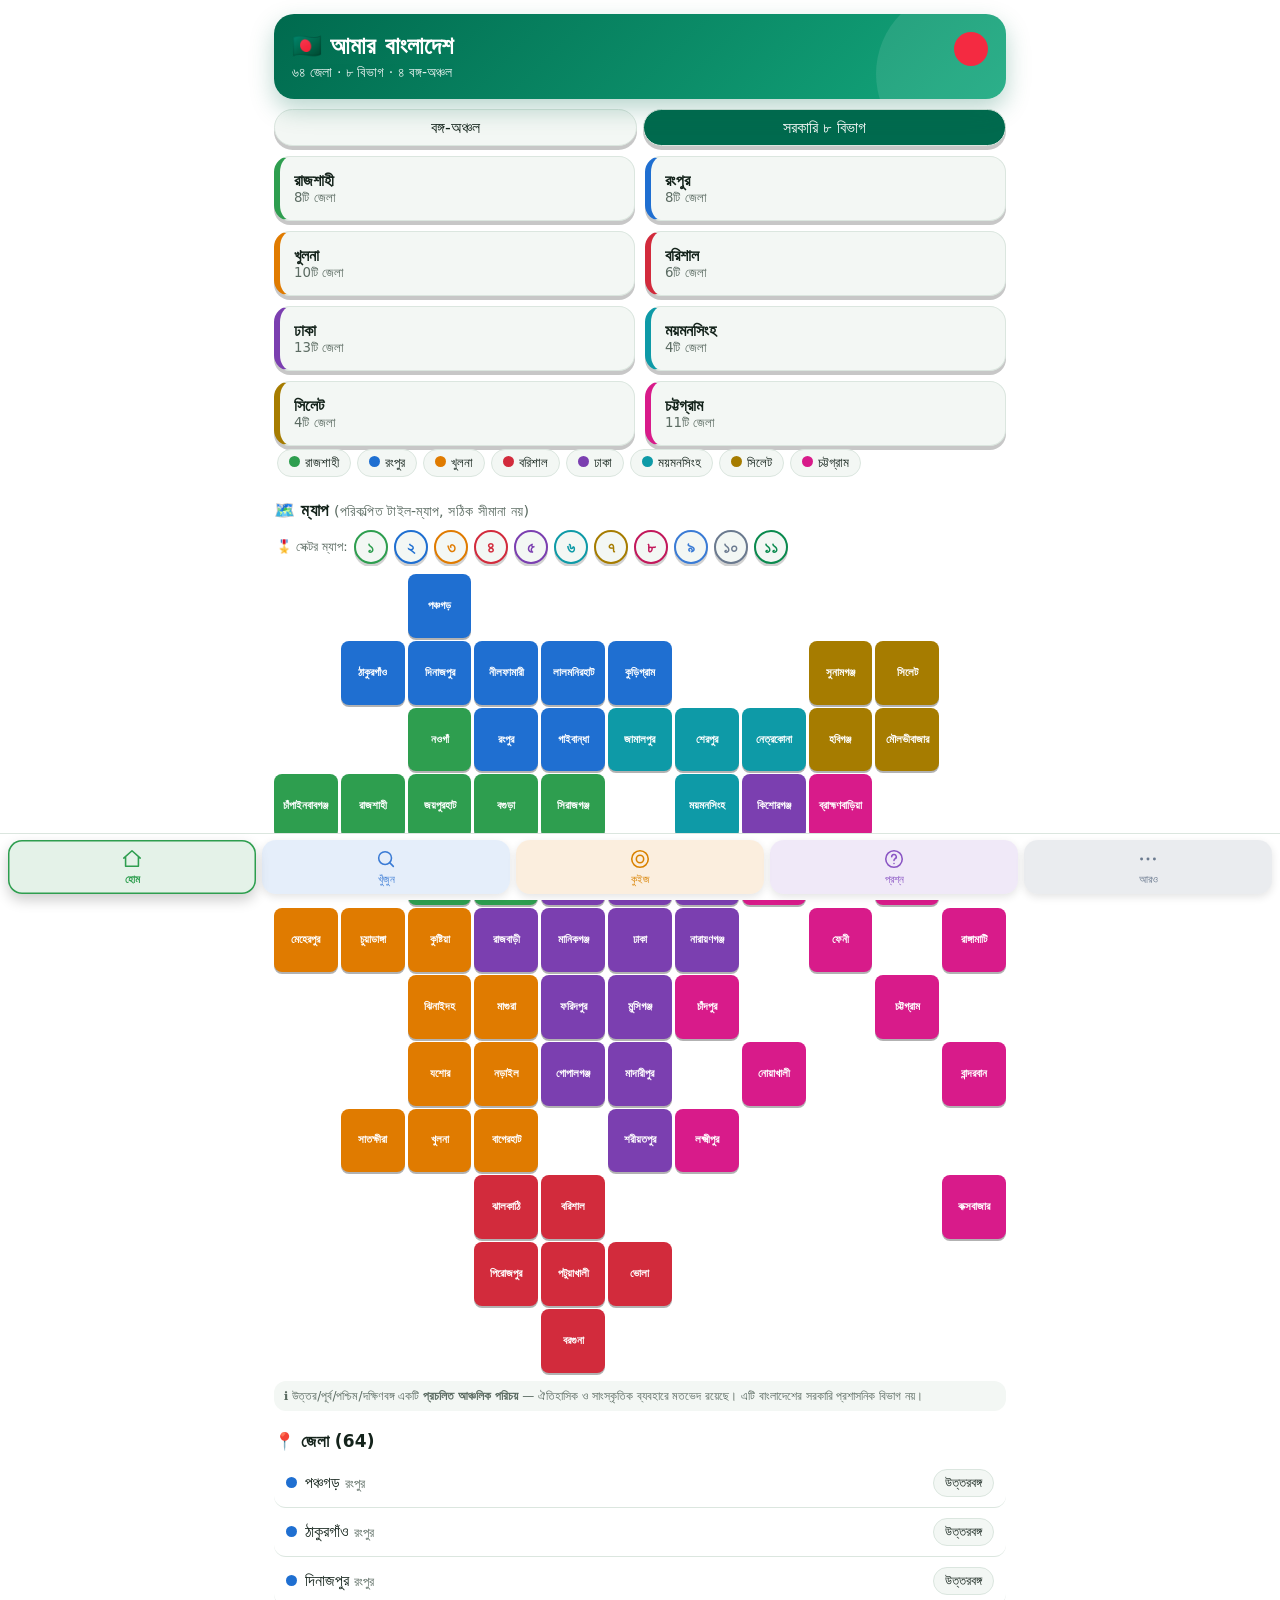
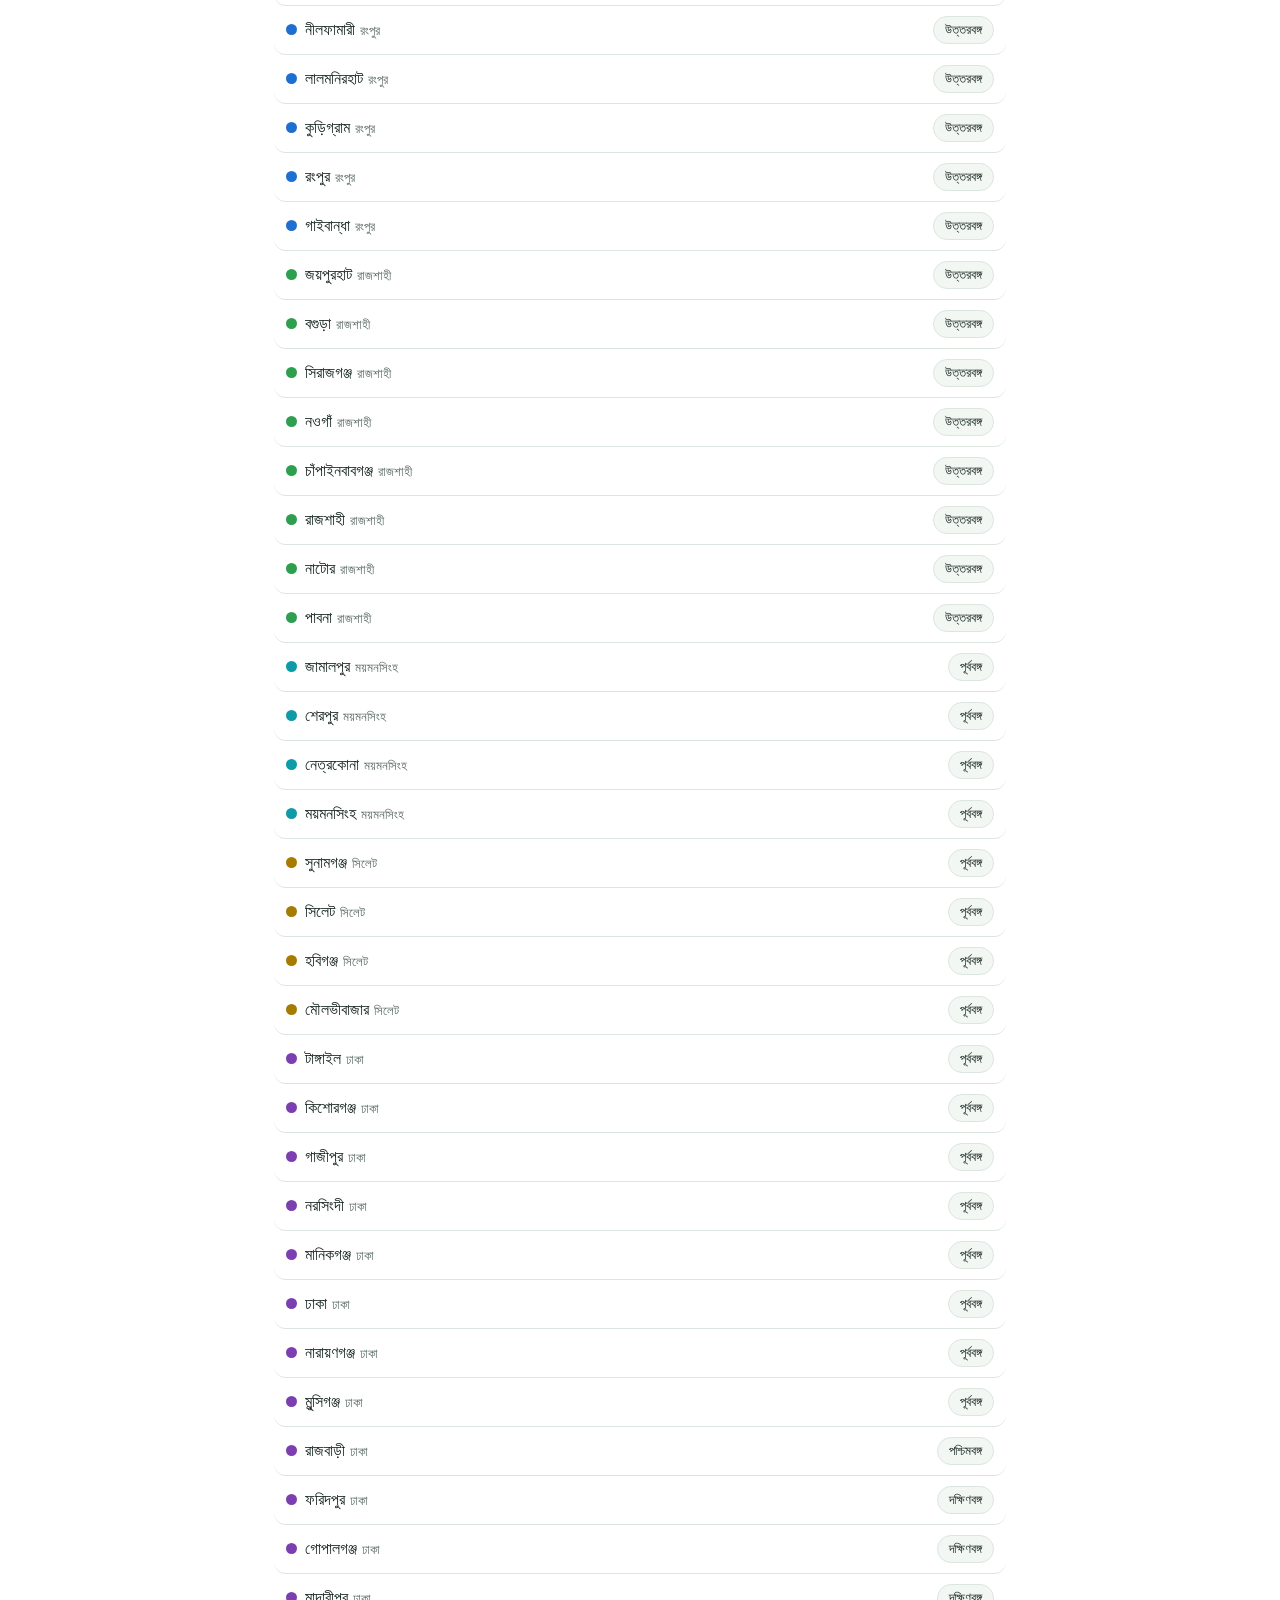
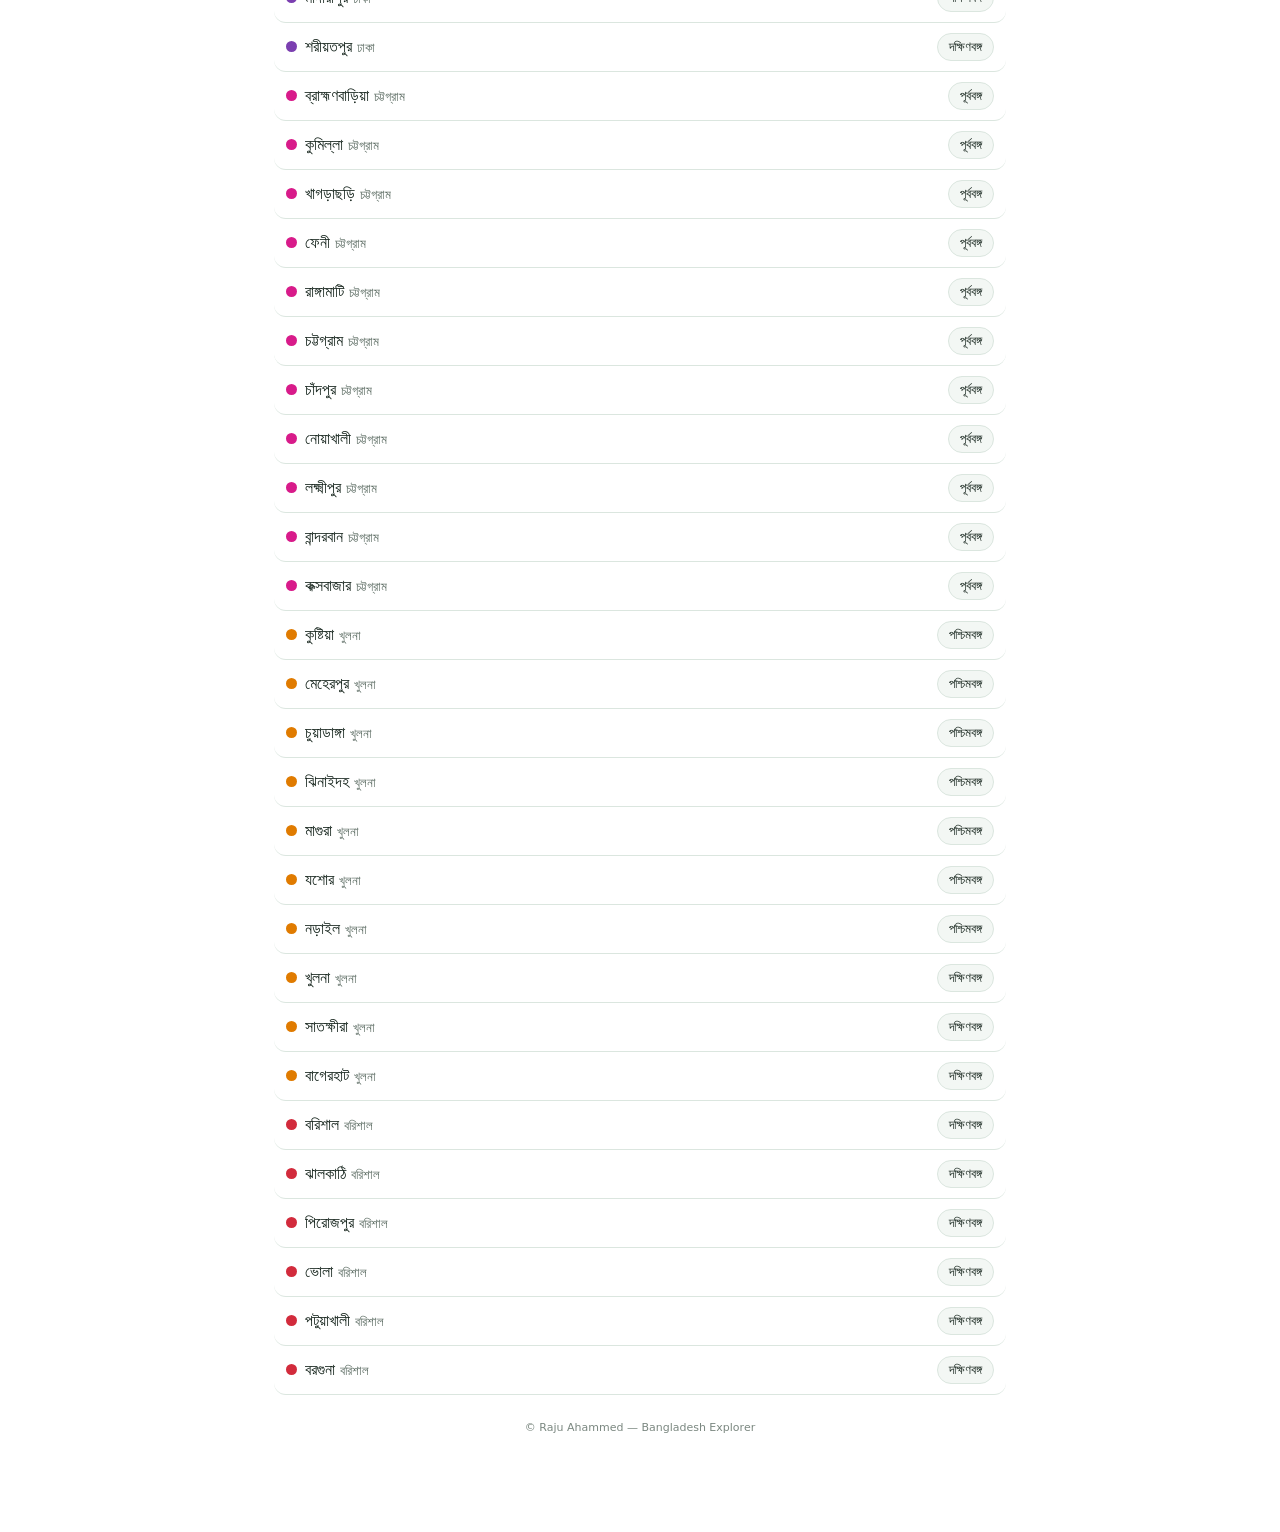
==== commit 4d4ff298: "Rename index-10.html to index.html" ====
--- a/index.html
+++ b/index.html
@@ -99,7 +99,7 @@
 .admin button[onclick^="chCode"]{background:linear-gradient(135deg,#d22b3c,#f05a68);box-shadow:0 4px 0 #8f1624}
 .admin .seg button,.more .seg button{border:0;color:#fff;font-weight:600;box-shadow:0 4px 0 rgba(0,0,0,.28)}
 .admin button[onclick^="sv("]{background:#2e9e4f}.admin button[onclick^="rm("]{background:#d22b3c}.admin button[onclick^="mv("]{background:#1f6fd1}
-.admin button[onclick^="expo"]{background:#0e9aa7}.admin button[onclick^="impo"]{background:#2e9e4f}.admin button[onclick^="rst"]{background:#e07b00}.admin button[onclick^="admin=false"]{background:#7b3fb0}
+.admin button[onclick^="expo"]{background:#0e9aa7}.admin button[onclick^="impo"]{background:#2e9e4f}.admin button[onclick^="rst"]{background:#e07b00}.admin button[onclick^="restoreDef"]{background:#2e9e4f}.admin button[onclick^="applyOffBtn"]{background:#7b3fb0}.admin button[onclick^="admin=false"]{background:#7b3fb0}
 .more .seg button:nth-child(1){background:#f2a900;color:#222}.more .seg button:nth-child(2){background:#33425b}
 .more button.chip{background:#e07b00;color:#fff;border:0;font-weight:600;box-shadow:0 3px 0 #9b5400}
 .admin button:active,.more button:active{box-shadow:0 0 0 transparent!important}
@@ -134,16 +134,105 @@
 .hd{margin:-18px -18px 14px;padding:22px 18px 16px;border-radius:24px 24px 0 0;color:#fff;background:var(--dc);background:linear-gradient(135deg,var(--dc),color-mix(in srgb,var(--dc) 55%,#000));box-shadow:0 6px 16px rgba(0,0,0,.18)}
 .hd h1{font-size:28px}.hd small{opacity:.9}
 .hd .chip{background:rgba(255,255,255,.2)!important;border-color:rgba(255,255,255,.45)!important;color:#fff!important;box-shadow:none}
-.st{display:grid;grid-template-columns:repeat(3,1fr);gap:8px;margin-top:8px}
+.st{display:grid;grid-template-columns:repeat(auto-fit,minmax(96px,1fr));gap:8px;margin-top:8px}
 .st>div{background:var(--bg);border:1px solid var(--bd);border-radius:12px;padding:10px 4px;text-align:center}
 .st b{display:block;font-size:18px;color:var(--g)}.st small{color:var(--mut);font-size:11px}
+
+/* danger levels */
+#iron:after{content:"";position:absolute;inset:0;pointer-events:none;opacity:0;background:radial-gradient(circle,transparent 35%,rgba(255,0,30,.65))}
+#iron[class^=d]{background:radial-gradient(circle at 50% 40%,#4a0a14,#0b0204 72%)}
+#iron[class^=d] .rg{border-color:#ff3b4a;box-shadow:0 0 18px #ff3b4a,inset 0 0 18px #ff3b4a66}
+#iron[class^=d] .core{background:radial-gradient(#fff 15%,#ff9a9a 50%,#d6001c 72%,transparent 74%);box-shadow:0 0 44px #ff2a3a}
+#iron[class^=d] #irt,#iron[class^=d] #am{color:#ff8a95;text-shadow:0 0 12px #ff2a3a}
+#iron[class^=d] input{border-color:#ff3b4a;box-shadow:0 0 14px #ff3b4a88;color:#ffd5d9}
+#iron[class^=d] .irb{background:linear-gradient(135deg,#d6001c,#ff4a5a);color:#fff;box-shadow:0 4px 0 #7a0010}
+#iron.d1:after{animation:alr 1.1s 2}#iron.d2:after{animation:alr .9s infinite}#iron.d3:after{animation:alr .55s infinite}#iron.d4:after{animation:alr .3s infinite}
+#iron.d5:after{animation:alr5 1.6s infinite}
+@keyframes alr{0%,100%{opacity:0}50%{opacity:1}}@keyframes alr5{0%,100%{opacity:.55}50%{opacity:.95}}
+#iron.d3 .r1,#iron.d4 .r1,#iron.d5 .r1{animation-duration:1.6s}#iron.d3 .r2,#iron.d4 .r2,#iron.d5 .r2{animation-duration:.8s}
+#iron.d3 #irt{animation:glt .5s infinite}#iron.d4 #irt,#iron.d5 #irt{animation:glt .2s infinite}
+@keyframes glt{25%{transform:translate(-3px,1px);text-shadow:3px 0 #0ff,-3px 0 #f0f}75%{transform:translate(3px,-1px);text-shadow:-3px 0 #0ff,3px 0 #f0f}}
+#lkt{font-size:46px;font-weight:800;letter-spacing:.06em;color:#ff4a5a;text-shadow:0 0 18px #ff2a3a;margin-top:6px;font-variant-numeric:tabular-nums}
+#irt .big{display:block;font-size:26px;font-weight:800;letter-spacing:.14em;color:#ff4a5a;text-shadow:0 0 16px #ff2a3a}#irt small{display:block;margin-top:4px;font-size:14px}#irt .gr{color:#7dff9e;text-shadow:0 0 16px #1cd65e}
+#toast{position:fixed;left:50%;bottom:92px;transform:translate(-50%,16px);background:#1f2a24;color:#fff;padding:12px 18px;border-radius:999px;box-shadow:0 8px 22px rgba(0,0,0,.35);z-index:80;opacity:0;transition:opacity .25s,transform .25s;max-width:90vw;text-align:center;font-size:14px;font-weight:600;pointer-events:none}#toast.on{opacity:1;transform:translate(-50%,0)}#toast.ok2{background:#1b7a45}#toast.bad{background:#c0283a}
+
+/* custom theme + boxes + fb */
+.top{background:linear-gradient(135deg,var(--g),var(--g2))!important}
+.noanim *,.noanim *:before,.noanim *:after{animation:none!important;transition:none!important}
+.ca-fade .card{animation:cfade .5s both}.ca-slide .card{animation:cslide .5s both}.ca-pop .card{animation:cpop .4s both}
+@keyframes cfade{from{opacity:0}}@keyframes cslide{from{opacity:0;transform:translateY(18px)}}@keyframes cpop{from{opacity:0;transform:scale(.92)}}
+.cbox{border-left:5px solid var(--bc,#1f6fd1);background:var(--card);background:color-mix(in srgb,var(--bc,#1f6fd1) 9%,var(--card))}
+.an-fade{animation:cfade .9s both}.an-slide{animation:cslide .8s both}
+.an-pulse{animation:cpul 2s ease-in-out infinite}@keyframes cpul{50%{transform:scale(1.02)}}
+.an-glow{animation:cglow 2s ease-in-out infinite}@keyframes cglow{50%{box-shadow:0 0 18px var(--bc)}}
+.an-bounce{animation:cbnc 1.6s ease-in-out infinite}@keyframes cbnc{50%{transform:translateY(-5px)}}
+.an-float{animation:cflt 3.5s ease-in-out infinite}@keyframes cflt{50%{transform:translateY(-3px) rotate(.4deg)}}
+.mbbtn{display:inline-block;margin-top:8px;padding:9px 14px;border-radius:12px;background:var(--bc);color:#fff;text-decoration:none;font-weight:700;box-shadow:0 3px 0 rgba(0,0,0,.25)}
+.fb3d{padding:12px 16px 12px 12px;border:1px solid rgba(255,255,255,.35);background:linear-gradient(135deg,#2b8bff,#1458d6 70%,#0f3fa8);position:relative;overflow:hidden;transform-style:flat;box-shadow:0 6px 0 #0a3a9a,0 16px 26px rgba(24,119,242,.4),inset 0 1px 0 rgba(255,255,255,.4)}
+.fb3d:after{content:"";position:absolute;top:0;bottom:0;width:60px;left:-80px;background:linear-gradient(100deg,transparent,rgba(255,255,255,.55),transparent);transform:skewX(-20deg);animation:fbshine 3.2s ease-in-out infinite}
+@keyframes fbshine{0%{left:-80px}55%,100%{left:120%}}
+.fb3d:before{content:"›";position:absolute;right:16px;top:45%;transform:translateY(-50%);font-size:30px;font-weight:700;opacity:.9}
+.fb3d i{width:46px;height:46px;padding:0;background:#fff;transform:none;flex:none;box-shadow:0 0 0 4px rgba(255,255,255,.25),0 6px 14px rgba(0,0,0,.25);animation:fbpulse 2.4s ease-in-out infinite}
+.fb3d i svg{width:46px;height:46px;fill:#1877f2;display:block}
+@keyframes fbpulse{50%{box-shadow:0 0 0 8px rgba(255,255,255,.12),0 6px 14px rgba(0,0,0,.25)}}
+.fb3d span{transform:none;flex:1;font-size:16px}.fb3d small{font-size:12px}
+.fbl2{position:fixed;left:50%;top:50%;width:124px;height:124px;margin:-62px 0 0 -62px;opacity:0;transform:scale(.3);animation:fblogo .45s .45s cubic-bezier(.2,1.4,.4,1) both}
+.fbl2 svg{width:100%;height:100%;fill:#fff;filter:drop-shadow(0 0 24px #4da3ff)}
+#fbw.fx-burst:before{content:"";position:fixed;inset:0;background:radial-gradient(circle at var(--x) var(--y),rgba(24,119,242,.35),rgba(3,10,30,.74));animation:fbdim .3s both}
+@keyframes fbdim{from{opacity:0}}
+.fbp{position:fixed;left:var(--x);top:var(--y);width:9px;height:9px;margin:-4px 0 0 -4px;border-radius:50%;box-shadow:0 0 12px 3px rgba(120,190,255,.9);animation:fbpart .85s ease-out both}
+@keyframes fbpart{0%{transform:translate(0,0) scale(1);opacity:1}100%{transform:translate(var(--tx),var(--ty)) scale(.2);opacity:0}}
+
+/* constitution section */
+.cbk{position:relative;width:96px;height:120px;perspective:700px;flex:none;filter:drop-shadow(0 10px 14px rgba(0,0,0,.3))}
+.cbk:before{content:"";position:absolute;inset:3px 3px 3px 8px;background:#fff;border-radius:2px 6px 6px 2px;box-shadow:inset 0 0 0 1px #ddd}
+.cbk .pg{position:absolute;inset:4px 4px 4px 8px;background:#fff;border-radius:2px 6px 6px 2px;box-shadow:0 0 0 1px #e1e1e1,inset 0 0 18px rgba(0,0,0,.06);transform-origin:left center;background-image:repeating-linear-gradient(transparent 0 9px,#dfe7e2 9px 10px);background-size:100% 100%}
+.cbk .pg1{animation:pgf 6s ease-in-out infinite .35s}.cbk .pg2{animation:pgf 6s ease-in-out infinite .6s}.cbk .pg3{animation:pgf 6s ease-in-out infinite .85s}
+.cbk .cv{position:absolute;inset:0;border-radius:6px 10px 10px 6px;background:linear-gradient(135deg,#0a8a4e,#005a40);display:flex;flex-direction:column;align-items:center;justify-content:center;color:#ffd666;font-weight:800;font-size:15px;box-shadow:inset 0 0 0 3px rgba(255,255,255,.18);transform-origin:left center;animation:cvopen 6s ease-in-out infinite}
+.cbk .cv i{width:34px;height:34px;border-radius:50%;background:#f42a41;margin-bottom:6px;box-shadow:0 0 16px rgba(244,42,65,.75);animation:pulse 2s ease-in-out infinite}
+@keyframes cvopen{0%,8%{transform:rotateY(0)}24%,70%{transform:rotateY(-158deg)}86%,100%{transform:rotateY(0)}}
+@keyframes pgf{0%,20%{transform:rotateY(0)}36%,68%{transform:rotateY(-150deg)}84%,100%{transform:rotateY(0)}}
+.cbk.sm{width:44px;height:56px}.cbk.sm .cv i{width:16px;height:16px;margin:0}.cbk.sm .cv{font-size:0}
+.lawcard{display:flex;gap:14px;align-items:center}
+.lawhero{display:flex;gap:16px;align-items:center;background:linear-gradient(135deg,var(--g),var(--g2));color:#fff;border-radius:20px;padding:18px;margin:10px 0;box-shadow:0 10px 24px rgba(0,106,78,.28);overflow:hidden;position:relative}
+.lawhero:after{content:"⚖️";position:absolute;right:-6px;bottom:-14px;font-size:84px;opacity:.14;animation:sway 4s ease-in-out infinite;transform-origin:50% 20%}
+@keyframes sway{50%{transform:rotate(10deg)}0%,100%{transform:rotate(-10deg)}}
+.lawst{display:flex;gap:8px;margin-top:10px;flex-wrap:wrap}.lawst>div{background:rgba(255,255,255,.18);border-radius:12px;padding:6px 10px;text-align:center;min-width:56px}.lawst b{display:block;font-size:20px}.lawst small{opacity:.9;font-size:11px}
+.lawtabs{display:flex;gap:6px;overflow-x:auto;margin:8px 0;padding-bottom:4px}.lawtabs button{flex:none;border:0;padding:9px 14px;border-radius:999px;background:var(--card);color:var(--fg);font-weight:600;box-shadow:0 3px 0 rgba(0,0,0,.12)}.lawtabs .on{background:var(--g);color:#fff}
+.art{display:flex;gap:10px;padding:7px 0;border-top:1px solid var(--bd);font-size:14px}.art b{min-width:44px;color:var(--g)}.art span{flex:1}
+#app.law .opt{text-align:left}#app.law .opt.ok{background:#1b9a5f;color:#fff}#app.law .opt.no{background:var(--r);color:#fff}
+
+
+/* extra box animations */
+.an-flip{animation:cflip .8s both}@keyframes cflip{from{transform:perspective(500px) rotateX(-70deg);opacity:0}}
+.an-swing{animation:cswg 2.5s ease-in-out infinite;transform-origin:top center}@keyframes cswg{0%,100%{transform:rotate(-1.5deg)}50%{transform:rotate(1.5deg)}}
+.an-rainbow{animation:crb 4s linear infinite}@keyframes crb{0%,100%{border-left-color:#e53935}20%{border-left-color:#fb8c00}40%{border-left-color:#43a047}60%{border-left-color:#1e88e5}80%{border-left-color:#8e24aa}}
+.an-shine{position:relative;overflow:hidden}.an-shine:after{content:"";position:absolute;top:0;bottom:0;width:60px;left:-80px;background:linear-gradient(100deg,transparent,rgba(255,255,255,.5),transparent);transform:skewX(-20deg);animation:fbshine 3s ease-in-out infinite;pointer-events:none}
+
+/* sector map */
+.secbar{display:flex;gap:6px;align-items:center;overflow-x:auto;margin:6px 0 4px;padding:2px}
+.secbar span{flex:none;font-size:13px;color:var(--mut)}
+.secbar button{flex:none;min-width:34px;height:34px;border-radius:50%;border:2px solid var(--sc,#888);background:var(--card);color:var(--sc,#888);font-weight:700;box-shadow:0 3px 0 rgba(0,0,0,.18)}
+.secbar button.on{background:var(--sc);color:#fff;box-shadow:0 0 0 3px rgba(255,255,255,.7),0 0 14px var(--sc)}
+.secbar button.x{border-radius:999px;padding:0 12px;border-color:var(--bd);color:var(--fg)}
+.t{transition:filter .4s,opacity .4s,transform .15s}
+.t.secdim{filter:grayscale(1);opacity:.16}
+.t.sec{z-index:1;box-shadow:0 0 0 2px #fff,0 0 14px 3px var(--sc),0 3px 0 rgba(0,0,0,.3);animation:secpulse 2.4s ease-in-out infinite}
+@keyframes secpulse{50%{box-shadow:0 0 0 2px #fff,0 0 24px 7px var(--sc),0 3px 0 rgba(0,0,0,.3)}}
+.map.swap{animation:mapflip .8s cubic-bezier(.2,.8,.2,1)}
+@keyframes mapflip{0%{transform:perspective(900px) rotateY(-85deg) scale(.88);opacity:0}100%{transform:none;opacity:1}}
+.map.swap .t.sec{animation:secpop .75s cubic-bezier(.3,1.6,.5,1) both,secpulse 2.4s 1.6s ease-in-out infinite;animation-delay:calc(var(--k)*90ms + .55s),calc(var(--k)*90ms + 1.6s)}
+@keyframes secpop{0%{transform:scale(.2);opacity:0}60%{transform:scale(1.35);opacity:1}100%{transform:scale(1)}}
+.map.swap .t.secdim{animation:secfade .6s ease-out both}
+@keyframes secfade{from{filter:none;opacity:1}}
+.secinfo{border-left:5px solid var(--sc);margin:8px 0;animation:cslide .5s .6s both}
 .qo{display:block;margin:6px 0}.qo input{display:none}.qo span{display:block;padding:12px;border:1px solid var(--bd);border-radius:12px;background:var(--bg)}.qo input:checked+span{background:#f42a41;color:#fff}.qo input:checked+span.c{background:#1b9a5f}
 .t{display:flex;align-items:center;justify-content:center;text-align:center;text-decoration:none}
 .sheet{display:none;position:fixed;inset:0;background:#0007;align-items:flex-end;justify-content:center;z-index:9}.sheet:target{display:flex}
 .sh{background:var(--bg);width:100%;max-width:760px;max-height:88%;overflow:auto;border-radius:24px 24px 0 0;padding:18px}
 nav a{flex:1;text-align:center;padding:10px 0;font-size:12px;color:var(--mut);text-decoration:none;font-weight:400}nav a span{display:block;font-size:20px}
 details summary{cursor:pointer;padding:4px 0}html{scroll-behavior:smooth}
-</style><script>window.onerror=function(m,u,l){var a=document.getElementById('app');if(a)a.innerHTML='<div style="padding:16px;font-family:sans-serif"><b>ত্রুটি:</b> '+m+' (line '+l+')<br><br><button onclick="try{localStorage.removeItem(\'bdData\')}catch(e){}location.reload()">রিসেট করে রিলোড করুন</button></div>'}</script></head><body><main id="app"><div id="home"></div><div class="top"><h1>🇧🇩 আমার বাংলাদেশ</h1><p>৬৪ জেলা · ৮ বিভাগ · ৪ বঙ্গ-অঞ্চল</p></div><div class="note">📄 সরল সংস্করণ: জেলায় ট্যাপ করলে তথ্য খুলবে। সার্চ, কুইজ ও অ্যাডমিন প্যানেল চালাতে ফাইলটি Chrome/Safari ব্রাউজারে খুলুন।</div><div><span class="chip"><i style="display:inline-block;width:11px;height:11px;border-radius:50%;margin-right:6px;background:#2e9e4f"></i>রাজশাহী</span><span class="chip"><i style="display:inline-block;width:11px;height:11px;border-radius:50%;margin-right:6px;background:#1f6fd1"></i>রংপুর</span><span class="chip"><i style="display:inline-block;width:11px;height:11px;border-radius:50%;margin-right:6px;background:#e07b00"></i>খুলনা</span><span class="chip"><i style="display:inline-block;width:11px;height:11px;border-radius:50%;margin-right:6px;background:#d22b3c"></i>বরিশাল</span><span class="chip"><i style="display:inline-block;width:11px;height:11px;border-radius:50%;margin-right:6px;background:#7b3fb0"></i>ঢাকা</span><span class="chip"><i style="display:inline-block;width:11px;height:11px;border-radius:50%;margin-right:6px;background:#0e9aa7"></i>ময়মনসিংহ</span><span class="chip"><i style="display:inline-block;width:11px;height:11px;border-radius:50%;margin-right:6px;background:#a67c00"></i>সিলেট</span><span class="chip"><i style="display:inline-block;width:11px;height:11px;border-radius:50%;margin-right:6px;background:#d81b8a"></i>চট্টগ্রাম</span></div><h2>🗺️ ম্যাপ <small style="font-weight:400;color:var(--mut)">(পরিকল্পিত টাইল-ম্যাপ)</small></h2><div class="map" style="grid-template-columns:repeat(11,1fr);grid-template-rows:repeat(12,auto)"><a class="t" href="#d-Panchagarh" style="grid-column:3;grid-row:1;background:#1f6fd1">পঞ্চগড়</a><a class="t" href="#d-Thakurgaon" style="grid-column:2;grid-row:2;background:#1f6fd1">ঠাকুরগাঁও</a><a class="t" href="#d-Dinajpur" style="grid-column:3;grid-row:2;background:#1f6fd1">দিনাজপুর</a><a class="t" href="#d-Nilphamari" style="grid-column:4;grid-row:2;background:#1f6fd1">নীলফামারী</a><a class="t" href="#d-Lalmonirhat" style="grid-column:5;grid-row:2;background:#1f6fd1">লালমনিরহাট</a><a class="t" href="#d-Kurigram" style="grid-column:6;grid-row:2;background:#1f6fd1">কুড়িগ্রাম</a><a class="t" href="#d-Rangpur" style="grid-column:4;grid-row:3;background:#1f6fd1">রংপুর</a><a class="t" href="#d-Gaibandha" style="grid-column:5;grid-row:3;background:#1f6fd1">গাইবান্ধা</a><a class="t" href="#d-Joypurhat" style="grid-column:3;grid-row:4;background:#2e9e4f">জয়পুরহাট</a><a class="t" href="#d-Bogura" style="grid-column:4;grid-row:4;background:#2e9e4f">বগুড়া</a><a class="t" href="#d-Sirajganj" style="grid-column:5;grid-row:4;background:#2e9e4f">সিরাজগঞ্জ</a><a class="t" href="#d-Naogaon" style="grid-column:3;grid-row:3;background:#2e9e4f">নওগাঁ</a><a class="t" href="#d-Chapainawabganj" style="grid-column:1;grid-row:4;background:#2e9e4f">চাঁপাইনবাবগঞ্জ</a><a class="t" href="#d-Rajshahi" style="grid-column:2;grid-row:4;background:#2e9e4f">রাজশাহী</a><a class="t" href="#d-Natore" style="grid-column:3;grid-row:5;background:#2e9e4f">নাটোর</a><a class="t" href="#d-Pabna" style="grid-column:4;grid-row:5;background:#2e9e4f">পাবনা</a><a class="t" href="#d-Jamalpur" style="grid-column:6;grid-row:3;background:#0e9aa7">জামালপুর</a><a class="t" href="#d-Sherpur" style="grid-column:7;grid-row:3;background:#0e9aa7">শেরপুর</a><a class="t" href="#d-Netrokona" style="grid-column:8;grid-row:3;background:#0e9aa7">নেত্রকোনা</a><a class="t" href="#d-Mymensingh" style="grid-column:7;grid-row:4;background:#0e9aa7">ময়মনসিংহ</a><a class="t" href="#d-Sunamganj" style="grid-column:9;grid-row:2;background:#a67c00">সুনামগঞ্জ</a><a class="t" href="#d-Sylhet" style="grid-column:10;grid-row:2;background:#a67c00">সিলেট</a><a class="t" href="#d-Habiganj" style="grid-column:9;grid-row:3;background:#a67c00">হবিগঞ্জ</a><a class="t" href="#d-Moulvibazar" style="grid-column:10;grid-row:3;background:#a67c00">মৌলভীবাজার</a><a class="t" href="#d-Tangail" style="grid-column:5;grid-row:5;background:#7b3fb0">টাঙ্গাইল</a><a class="t" href="#d-Kishoreganj" style="grid-column:8;grid-row:4;background:#7b3fb0">কিশোরগঞ্জ</a><a class="t" href="#d-Gazipur" style="grid-column:6;grid-row:5;background:#7b3fb0">গাজীপুর</a><a class="t" href="#d-Narsingdi" style="grid-column:7;grid-row:5;background:#7b3fb0">নরসিংদী</a><a class="t" href="#d-Manikganj" style="grid-column:5;grid-row:6;background:#7b3fb0">মানিকগঞ্জ</a><a class="t" href="#d-Dhaka" style="grid-column:6;grid-row:6;background:#7b3fb0">ঢাকা</a><a class="t" href="#d-Narayanganj" style="grid-column:7;grid-row:6;background:#7b3fb0">নারায়ণগঞ্জ</a><a class="t" href="#d-Munshiganj" style="grid-column:6;grid-row:7;background:#7b3fb0">মুন্সিগঞ্জ</a><a class="t" href="#d-Rajbari" style="grid-column:4;grid-row:6;background:#7b3fb0">রাজবাড়ী</a><a class="t" href="#d-Faridpur" style="grid-column:5;grid-row:7;background:#7b3fb0">ফরিদপুর</a><a class="t" href="#d-Gopalganj" style="grid-column:5;grid-row:8;background:#7b3fb0">গোপালগঞ্জ</a><a class="t" href="#d-Madaripur" style="grid-column:6;grid-row:8;background:#7b3fb0">মাদারীপুর</a><a class="t" href="#d-Shariatpur" style="grid-column:6;grid-row:9;background:#7b3fb0">শরীয়তপুর</a><a class="t" href="#d-Brahmanbaria" style="grid-column:9;grid-row:4;background:#d81b8a">ব্রাহ্মণবাড়িয়া</a><a class="t" href="#d-Cumilla" style="grid-column:8;grid-row:5;background:#d81b8a">কুমিল্লা</a><a class="t" href="#d-Khagrachhari" style="grid-column:10;grid-row:5;background:#d81b8a">খাগড়াছড়ি</a><a class="t" href="#d-Feni" style="grid-column:9;grid-row:6;background:#d81b8a">ফেনী</a><a class="t" href="#d-Rangamati" style="grid-column:11;grid-row:6;background:#d81b8a">রাঙ্গামাটি</a><a class="t" href="#d-Chattogram" style="grid-column:10;grid-row:7;background:#d81b8a">চট্টগ্রাম</a><a class="t" href="#d-Chandpur" style="grid-column:7;grid-row:7;background:#d81b8a">চাঁদপুর</a><a class="t" href="#d-Noakhali" style="grid-column:8;grid-row:8;background:#d81b8a">নোয়াখালী</a><a class="t" href="#d-Lakshmipur" style="grid-column:7;grid-row:9;background:#d81b8a">লক্ষ্মীপুর</a><a class="t" href="#d-Bandarban" style="grid-column:11;grid-row:8;background:#d81b8a">বান্দরবান</a><a class="t" href="#d-Cox-s-Bazar" style="grid-column:11;grid-row:10;background:#d81b8a">কক্সবাজার</a><a class="t" href="#d-Kushtia" style="grid-column:3;grid-row:6;background:#e07b00">কুষ্টিয়া</a><a class="t" href="#d-Meherpur" style="grid-column:1;grid-row:6;background:#e07b00">মেহেরপুর</a><a class="t" href="#d-Chuadanga" style="grid-column:2;grid-row:6;background:#e07b00">চুয়াডাঙ্গা</a><a class="t" href="#d-Jhenaidah" style="grid-column:3;grid-row:7;background:#e07b00">ঝিনাইদহ</a><a class="t" href="#d-Magura" style="grid-column:4;grid-row:7;background:#e07b00">মাগুরা</a><a class="t" href="#d-Jashore" style="grid-column:3;grid-row:8;background:#e07b00">যশোর</a><a class="t" href="#d-Narail" style="grid-column:4;grid-row:8;background:#e07b00">নড়াইল</a><a class="t" href="#d-Khulna" style="grid-column:3;grid-row:9;background:#e07b00">খুলনা</a><a class="t" href="#d-Satkhira" style="grid-column:2;grid-row:9;background:#e07b00">সাতক্ষীরা</a><a class="t" href="#d-Bagerhat" style="grid-column:4;grid-row:9;background:#e07b00">বাগেরহাট</a><a class="t" href="#d-Barishal" style="grid-column:5;grid-row:10;background:#d22b3c">বরিশাল</a><a class="t" href="#d-Jhalokati" style="grid-column:4;grid-row:10;background:#d22b3c">ঝালকাঠি</a><a class="t" href="#d-Pirojpur" style="grid-column:4;grid-row:11;background:#d22b3c">পিরোজপুর</a><a class="t" href="#d-Bhola" style="grid-column:6;grid-row:11;background:#d22b3c">ভোলা</a><a class="t" href="#d-Patuakhali" style="grid-column:5;grid-row:11;background:#d22b3c">পটুয়াখালী</a><a class="t" href="#d-Barguna" style="grid-column:5;grid-row:12;background:#d22b3c">বরগুনা</a></div><div class="note">ℹ️ উত্তর/পূর্ব/পশ্চিম/দক্ষিণবঙ্গ একটি <b>প্রচলিত আঞ্চলিক পরিচয়</b> — মতভেদ রয়েছে। এটি সরকারি প্রশাসনিক বিভাগ নয়।</div><h2 id="divs">🗺️ সরকারি ৮ বিভাগ</h2><details class="card" style="margin:6px 0"><summary><b style="color:#2e9e4f">রাজশাহী</b> (8টি জেলা)</summary><a class="row" href="#d-Joypurhat" style="text-decoration:none;color:inherit"><span><i style="display:inline-block;width:11px;height:11px;border-radius:50%;margin-right:6px;background:#2e9e4f"></i>জয়পুরহাট</span><span class="chip" style="margin:0">উত্তরবঙ্গ</span></a><a class="row" href="#d-Bogura" style="text-decoration:none;color:inherit"><span><i style="display:inline-block;width:11px;height:11px;border-radius:50%;margin-right:6px;background:#2e9e4f"></i>বগুড়া</span><span class="chip" style="margin:0">উত্তরবঙ্গ</span></a><a class="row" href="#d-Sirajganj" style="text-decoration:none;color:inherit"><span><i style="display:inline-block;width:11px;height:11px;border-radius:50%;margin-right:6px;background:#2e9e4f"></i>সিরাজগঞ্জ</span><span class="chip" style="margin:0">উত্তরবঙ্গ</span></a><a class="row" href="#d-Naogaon" style="text-decoration:none;color:inherit"><span><i style="display:inline-block;width:11px;height:11px;border-radius:50%;margin-right:6px;background:#2e9e4f"></i>নওগাঁ</span><span class="chip" style="margin:0">উত্তরবঙ্গ</span></a><a class="row" href="#d-Chapainawabganj" style="text-decoration:none;color:inherit"><span><i style="display:inline-block;width:11px;height:11px;border-radius:50%;margin-right:6px;background:#2e9e4f"></i>চাঁপাইনবাবগঞ্জ</span><span class="chip" style="margin:0">উত্তরবঙ্গ</span></a><a class="row" href="#d-Rajshahi" style="text-decoration:none;color:inherit"><span><i style="display:inline-block;width:11px;height:11px;border-radius:50%;margin-right:6px;background:#2e9e4f"></i>রাজশাহী</span><span class="chip" style="margin:0">উত্তরবঙ্গ</span></a><a class="row" href="#d-Natore" style="text-decoration:none;color:inherit"><span><i style="display:inline-block;width:11px;height:11px;border-radius:50%;margin-right:6px;background:#2e9e4f"></i>নাটোর</span><span class="chip" style="margin:0">উত্তরবঙ্গ</span></a><a class="row" href="#d-Pabna" style="text-decoration:none;color:inherit"><span><i style="display:inline-block;width:11px;height:11px;border-radius:50%;margin-right:6px;background:#2e9e4f"></i>পাবনা</span><span class="chip" style="margin:0">উত্তরবঙ্গ</span></a></details><details class="card" style="margin:6px 0"><summary><b style="color:#1f6fd1">রংপুর</b> (8টি জেলা)</summary><a class="row" href="#d-Panchagarh" style="text-decoration:none;color:inherit"><span><i style="display:inline-block;width:11px;height:11px;border-radius:50%;margin-right:6px;background:#1f6fd1"></i>পঞ্চগড়</span><span class="chip" style="margin:0">উত্তরবঙ্গ</span></a><a class="row" href="#d-Thakurgaon" style="text-decoration:none;color:inherit"><span><i style="display:inline-block;width:11px;height:11px;border-radius:50%;margin-right:6px;background:#1f6fd1"></i>ঠাকুরগাঁও</span><span class="chip" style="margin:0">উত্তরবঙ্গ</span></a><a class="row" href="#d-Dinajpur" style="text-decoration:none;color:inherit"><span><i style="display:inline-block;width:11px;height:11px;border-radius:50%;margin-right:6px;background:#1f6fd1"></i>দিনাজপুর</span><span class="chip" style="margin:0">উত্তরবঙ্গ</span></a><a class="row" href="#d-Nilphamari" style="text-decoration:none;color:inherit"><span><i style="display:inline-block;width:11px;height:11px;border-radius:50%;margin-right:6px;background:#1f6fd1"></i>নীলফামারী</span><span class="chip" style="margin:0">উত্তরবঙ্গ</span></a><a class="row" href="#d-Lalmonirhat" style="text-decoration:none;color:inherit"><span><i style="display:inline-block;width:11px;height:11px;border-radius:50%;margin-right:6px;background:#1f6fd1"></i>লালমনিরহাট</span><span class="chip" style="margin:0">উত্তরবঙ্গ</span></a><a class="row" href="#d-Kurigram" style="text-decoration:none;color:inherit"><span><i style="display:inline-block;width:11px;height:11px;border-radius:50%;margin-right:6px;background:#1f6fd1"></i>কুড়িগ্রাম</span><span class="chip" style="margin:0">উত্তরবঙ্গ</span></a><a class="row" href="#d-Rangpur" style="text-decoration:none;color:inherit"><span><i style="display:inline-block;width:11px;height:11px;border-radius:50%;margin-right:6px;background:#1f6fd1"></i>রংপুর</span><span class="chip" style="margin:0">উত্তরবঙ্গ</span></a><a class="row" href="#d-Gaibandha" style="text-decoration:none;color:inherit"><span><i style="display:inline-block;width:11px;height:11px;border-radius:50%;margin-right:6px;background:#1f6fd1"></i>গাইবান্ধা</span><span class="chip" style="margin:0">উত্তরবঙ্গ</span></a></details><details class="card" style="margin:6px 0"><summary><b style="color:#e07b00">খুলনা</b> (10টি জেলা)</summary><a class="row" href="#d-Kushtia" style="text-decoration:none;color:inherit"><span><i style="display:inline-block;width:11px;height:11px;border-radius:50%;margin-right:6px;background:#e07b00"></i>কুষ্টিয়া</span><span class="chip" style="margin:0">পশ্চিমবঙ্গ</span></a><a class="row" href="#d-Meherpur" style="text-decoration:none;color:inherit"><span><i style="display:inline-block;width:11px;height:11px;border-radius:50%;margin-right:6px;background:#e07b00"></i>মেহেরপুর</span><span class="chip" style="margin:0">পশ্চিমবঙ্গ</span></a><a class="row" href="#d-Chuadanga" style="text-decoration:none;color:inherit"><span><i style="display:inline-block;width:11px;height:11px;border-radius:50%;margin-right:6px;background:#e07b00"></i>চুয়াডাঙ্গা</span><span class="chip" style="margin:0">পশ্চিমবঙ্গ</span></a><a class="row" href="#d-Jhenaidah" style="text-decoration:none;color:inherit"><span><i style="display:inline-block;width:11px;height:11px;border-radius:50%;margin-right:6px;background:#e07b00"></i>ঝিনাইদহ</span><span class="chip" style="margin:0">পশ্চিমবঙ্গ</span></a><a class="row" href="#d-Magura" style="text-decoration:none;color:inherit"><span><i style="display:inline-block;width:11px;height:11px;border-radius:50%;margin-right:6px;background:#e07b00"></i>মাগুরা</span><span class="chip" style="margin:0">পশ্চিমবঙ্গ</span></a><a class="row" href="#d-Jashore" style="text-decoration:none;color:inherit"><span><i style="display:inline-block;width:11px;height:11px;border-radius:50%;margin-right:6px;background:#e07b00"></i>যশোর</span><span class="chip" style="margin:0">পশ্চিমবঙ্গ</span></a><a class="row" href="#d-Narail" style="text-decoration:none;color:inherit"><span><i style="display:inline-block;width:11px;height:11px;border-radius:50%;margin-right:6px;background:#e07b00"></i>নড়াইল</span><span class="chip" style="margin:0">পশ্চিমবঙ্গ</span></a><a class="row" href="#d-Khulna" style="text-decoration:none;color:inherit"><span><i style="display:inline-block;width:11px;height:11px;border-radius:50%;margin-right:6px;background:#e07b00"></i>খুলনা</span><span class="chip" style="margin:0">দক্ষিণবঙ্গ</span></a><a class="row" href="#d-Satkhira" style="text-decoration:none;color:inherit"><span><i style="display:inline-block;width:11px;height:11px;border-radius:50%;margin-right:6px;background:#e07b00"></i>সাতক্ষীরা</span><span class="chip" style="margin:0">দক্ষিণবঙ্গ</span></a><a class="row" href="#d-Bagerhat" style="text-decoration:none;color:inherit"><span><i style="display:inline-block;width:11px;height:11px;border-radius:50%;margin-right:6px;background:#e07b00"></i>বাগেরহাট</span><span class="chip" style="margin:0">দক্ষিণবঙ্গ</span></a></details><details class="card" style="margin:6px 0"><summary><b style="color:#d22b3c">বরিশাল</b> (6টি জেলা)</summary><a class="row" href="#d-Barishal" style="text-decoration:none;color:inherit"><span><i style="display:inline-block;width:11px;height:11px;border-radius:50%;margin-right:6px;background:#d22b3c"></i>বরিশাল</span><span class="chip" style="margin:0">দক্ষিণবঙ্গ</span></a><a class="row" href="#d-Jhalokati" style="text-decoration:none;color:inherit"><span><i style="display:inline-block;width:11px;height:11px;border-radius:50%;margin-right:6px;background:#d22b3c"></i>ঝালকাঠি</span><span class="chip" style="margin:0">দক্ষিণবঙ্গ</span></a><a class="row" href="#d-Pirojpur" style="text-decoration:none;color:inherit"><span><i style="display:inline-block;width:11px;height:11px;border-radius:50%;margin-right:6px;background:#d22b3c"></i>পিরোজপুর</span><span class="chip" style="margin:0">দক্ষিণবঙ্গ</span></a><a class="row" href="#d-Bhola" style="text-decoration:none;color:inherit"><span><i style="display:inline-block;width:11px;height:11px;border-radius:50%;margin-right:6px;background:#d22b3c"></i>ভোলা</span><span class="chip" style="margin:0">দক্ষিণবঙ্গ</span></a><a class="row" href="#d-Patuakhali" style="text-decoration:none;color:inherit"><span><i style="display:inline-block;width:11px;height:11px;border-radius:50%;margin-right:6px;background:#d22b3c"></i>পটুয়াখালী</span><span class="chip" style="margin:0">দক্ষিণবঙ্গ</span></a><a class="row" href="#d-Barguna" style="text-decoration:none;color:inherit"><span><i style="display:inline-block;width:11px;height:11px;border-radius:50%;margin-right:6px;background:#d22b3c"></i>বরগুনা</span><span class="chip" style="margin:0">দক্ষিণবঙ্গ</span></a></details><details class="card" style="margin:6px 0"><summary><b style="color:#7b3fb0">ঢাকা</b> (13টি জেলা)</summary><a class="row" href="#d-Tangail" style="text-decoration:none;color:inherit"><span><i style="display:inline-block;width:11px;height:11px;border-radius:50%;margin-right:6px;background:#7b3fb0"></i>টাঙ্গাইল</span><span class="chip" style="margin:0">পূর্ববঙ্গ</span></a><a class="row" href="#d-Kishoreganj" style="text-decoration:none;color:inherit"><span><i style="display:inline-block;width:11px;height:11px;border-radius:50%;margin-right:6px;background:#7b3fb0"></i>কিশোরগঞ্জ</span><span class="chip" style="margin:0">পূর্ববঙ্গ</span></a><a class="row" href="#d-Gazipur" style="text-decoration:none;color:inherit"><span><i style="display:inline-block;width:11px;height:11px;border-radius:50%;margin-right:6px;background:#7b3fb0"></i>গাজীপুর</span><span class="chip" style="margin:0">পূর্ববঙ্গ</span></a><a class="row" href="#d-Narsingdi" style="text-decoration:none;color:inherit"><span><i style="display:inline-block;width:11px;height:11px;border-radius:50%;margin-right:6px;background:#7b3fb0"></i>নরসিংদী</span><span class="chip" style="margin:0">পূর্ববঙ্গ</span></a><a class="row" href="#d-Manikganj" style="text-decoration:none;color:inherit"><span><i style="display:inline-block;width:11px;height:11px;border-radius:50%;margin-right:6px;background:#7b3fb0"></i>মানিকগঞ্জ</span><span class="chip" style="margin:0">পূর্ববঙ্গ</span></a><a class="row" href="#d-Dhaka" style="text-decoration:none;color:inherit"><span><i style="display:inline-block;width:11px;height:11px;border-radius:50%;margin-right:6px;background:#7b3fb0"></i>ঢাকা</span><span class="chip" style="margin:0">পূর্ববঙ্গ</span></a><a class="row" href="#d-Narayanganj" style="text-decoration:none;color:inherit"><span><i style="display:inline-block;width:11px;height:11px;border-radius:50%;margin-right:6px;background:#7b3fb0"></i>নারায়ণগঞ্জ</span><span class="chip" style="margin:0">পূর্ববঙ্গ</span></a><a class="row" href="#d-Munshiganj" style="text-decoration:none;color:inherit"><span><i style="display:inline-block;width:11px;height:11px;border-radius:50%;margin-right:6px;background:#7b3fb0"></i>মুন্সিগঞ্জ</span><span class="chip" style="margin:0">পূর্ববঙ্গ</span></a><a class="row" href="#d-Rajbari" style="text-decoration:none;color:inherit"><span><i style="display:inline-block;width:11px;height:11px;border-radius:50%;margin-right:6px;background:#7b3fb0"></i>রাজবাড়ী</span><span class="chip" style="margin:0">পশ্চিমবঙ্গ</span></a><a class="row" href="#d-Faridpur" style="text-decoration:none;color:inherit"><span><i style="display:inline-block;width:11px;height:11px;border-radius:50%;margin-right:6px;background:#7b3fb0"></i>ফরিদপুর</span><span class="chip" style="margin:0">দক্ষিণবঙ্গ</span></a><a class="row" href="#d-Gopalganj" style="text-decoration:none;color:inherit"><span><i style="display:inline-block;width:11px;height:11px;border-radius:50%;margin-right:6px;background:#7b3fb0"></i>গোপালগঞ্জ</span><span class="chip" style="margin:0">দক্ষিণবঙ্গ</span></a><a class="row" href="#d-Madaripur" style="text-decoration:none;color:inherit"><span><i style="display:inline-block;width:11px;height:11px;border-radius:50%;margin-right:6px;background:#7b3fb0"></i>মাদারীপুর</span><span class="chip" style="margin:0">দক্ষিণবঙ্গ</span></a><a class="row" href="#d-Shariatpur" style="text-decoration:none;color:inherit"><span><i style="display:inline-block;width:11px;height:11px;border-radius:50%;margin-right:6px;background:#7b3fb0"></i>শরীয়তপুর</span><span class="chip" style="margin:0">দক্ষিণবঙ্গ</span></a></details><details class="card" style="margin:6px 0"><summary><b style="color:#0e9aa7">ময়মনসিংহ</b> (4টি জেলা)</summary><a class="row" href="#d-Jamalpur" style="text-decoration:none;color:inherit"><span><i style="display:inline-block;width:11px;height:11px;border-radius:50%;margin-right:6px;background:#0e9aa7"></i>জামালপুর</span><span class="chip" style="margin:0">পূর্ববঙ্গ</span></a><a class="row" href="#d-Sherpur" style="text-decoration:none;color:inherit"><span><i style="display:inline-block;width:11px;height:11px;border-radius:50%;margin-right:6px;background:#0e9aa7"></i>শেরপুর</span><span class="chip" style="margin:0">পূর্ববঙ্গ</span></a><a class="row" href="#d-Netrokona" style="text-decoration:none;color:inherit"><span><i style="display:inline-block;width:11px;height:11px;border-radius:50%;margin-right:6px;background:#0e9aa7"></i>নেত্রকোনা</span><span class="chip" style="margin:0">পূর্ববঙ্গ</span></a><a class="row" href="#d-Mymensingh" style="text-decoration:none;color:inherit"><span><i style="display:inline-block;width:11px;height:11px;border-radius:50%;margin-right:6px;background:#0e9aa7"></i>ময়মনসিংহ</span><span class="chip" style="margin:0">পূর্ববঙ্গ</span></a></details><details class="card" style="margin:6px 0"><summary><b style="color:#a67c00">সিলেট</b> (4টি জেলা)</summary><a class="row" href="#d-Sunamganj" style="text-decoration:none;color:inherit"><span><i style="display:inline-block;width:11px;height:11px;border-radius:50%;margin-right:6px;background:#a67c00"></i>সুনামগঞ্জ</span><span class="chip" style="margin:0">পূর্ববঙ্গ</span></a><a class="row" href="#d-Sylhet" style="text-decoration:none;color:inherit"><span><i style="display:inline-block;width:11px;height:11px;border-radius:50%;margin-right:6px;background:#a67c00"></i>সিলেট</span><span class="chip" style="margin:0">পূর্ববঙ্গ</span></a><a class="row" href="#d-Habiganj" style="text-decoration:none;color:inherit"><span><i style="display:inline-block;width:11px;height:11px;border-radius:50%;margin-right:6px;background:#a67c00"></i>হবিগঞ্জ</span><span class="chip" style="margin:0">পূর্ববঙ্গ</span></a><a class="row" href="#d-Moulvibazar" style="text-decoration:none;color:inherit"><span><i style="display:inline-block;width:11px;height:11px;border-radius:50%;margin-right:6px;background:#a67c00"></i>মৌলভীবাজার</span><span class="chip" style="margin:0">পূর্ববঙ্গ</span></a></details><details class="card" style="margin:6px 0"><summary><b style="color:#d81b8a">চট্টগ্রাম</b> (11টি জেলা)</summary><a class="row" href="#d-Brahmanbaria" style="text-decoration:none;color:inherit"><span><i style="display:inline-block;width:11px;height:11px;border-radius:50%;margin-right:6px;background:#d81b8a"></i>ব্রাহ্মণবাড়িয়া</span><span class="chip" style="margin:0">পূর্ববঙ্গ</span></a><a class="row" href="#d-Cumilla" style="text-decoration:none;color:inherit"><span><i style="display:inline-block;width:11px;height:11px;border-radius:50%;margin-right:6px;background:#d81b8a"></i>কুমিল্লা</span><span class="chip" style="margin:0">পূর্ববঙ্গ</span></a><a class="row" href="#d-Khagrachhari" style="text-decoration:none;color:inherit"><span><i style="display:inline-block;width:11px;height:11px;border-radius:50%;margin-right:6px;background:#d81b8a"></i>খাগড়াছড়ি</span><span class="chip" style="margin:0">পূর্ববঙ্গ</span></a><a class="row" href="#d-Feni" style="text-decoration:none;color:inherit"><span><i style="display:inline-block;width:11px;height:11px;border-radius:50%;margin-right:6px;background:#d81b8a"></i>ফেনী</span><span class="chip" style="margin:0">পূর্ববঙ্গ</span></a><a class="row" href="#d-Rangamati" style="text-decoration:none;color:inherit"><span><i style="display:inline-block;width:11px;height:11px;border-radius:50%;margin-right:6px;background:#d81b8a"></i>রাঙ্গামাটি</span><span class="chip" style="margin:0">পূর্ববঙ্গ</span></a><a class="row" href="#d-Chattogram" style="text-decoration:none;color:inherit"><span><i style="display:inline-block;width:11px;height:11px;border-radius:50%;margin-right:6px;background:#d81b8a"></i>চট্টগ্রাম</span><span class="chip" style="margin:0">পূর্ববঙ্গ</span></a><a class="row" href="#d-Chandpur" style="text-decoration:none;color:inherit"><span><i style="display:inline-block;width:11px;height:11px;border-radius:50%;margin-right:6px;background:#d81b8a"></i>চাঁদপুর</span><span class="chip" style="margin:0">পূর্ববঙ্গ</span></a><a class="row" href="#d-Noakhali" style="text-decoration:none;color:inherit"><span><i style="display:inline-block;width:11px;height:11px;border-radius:50%;margin-right:6px;background:#d81b8a"></i>নোয়াখালী</span><span class="chip" style="margin:0">পূর্ববঙ্গ</span></a><a class="row" href="#d-Lakshmipur" style="text-decoration:none;color:inherit"><span><i style="display:inline-block;width:11px;height:11px;border-radius:50%;margin-right:6px;background:#d81b8a"></i>লক্ষ্মীপুর</span><span class="chip" style="margin:0">পূর্ববঙ্গ</span></a><a class="row" href="#d-Bandarban" style="text-decoration:none;color:inherit"><span><i style="display:inline-block;width:11px;height:11px;border-radius:50%;margin-right:6px;background:#d81b8a"></i>বান্দরবান</span><span class="chip" style="margin:0">পূর্ববঙ্গ</span></a><a class="row" href="#d-Cox-s-Bazar" style="text-decoration:none;color:inherit"><span><i style="display:inline-block;width:11px;height:11px;border-radius:50%;margin-right:6px;background:#d81b8a"></i>কক্সবাজার</span><span class="chip" style="margin:0">পূর্ববঙ্গ</span></a></details><h2 id="regs">🌍 ৪টি বঙ্গ-অঞ্চল</h2><details class="card" style="margin:6px 0"><summary><b style="color:#0a8a4e">উত্তরবঙ্গ</b> (16টি জেলা)</summary><a class="row" href="#d-Panchagarh" style="text-decoration:none;color:inherit"><span><i style="display:inline-block;width:11px;height:11px;border-radius:50%;margin-right:6px;background:#1f6fd1"></i>পঞ্চগড়</span><span class="chip" style="margin:0">উত্তরবঙ্গ</span></a><a class="row" href="#d-Thakurgaon" style="text-decoration:none;color:inherit"><span><i style="display:inline-block;width:11px;height:11px;border-radius:50%;margin-right:6px;background:#1f6fd1"></i>ঠাকুরগাঁও</span><span class="chip" style="margin:0">উত্তরবঙ্গ</span></a><a class="row" href="#d-Dinajpur" style="text-decoration:none;color:inherit"><span><i style="display:inline-block;width:11px;height:11px;border-radius:50%;margin-right:6px;background:#1f6fd1"></i>দিনাজপুর</span><span class="chip" style="margin:0">উত্তরবঙ্গ</span></a><a class="row" href="#d-Nilphamari" style="text-decoration:none;color:inherit"><span><i style="display:inline-block;width:11px;height:11px;border-radius:50%;margin-right:6px;background:#1f6fd1"></i>নীলফামারী</span><span class="chip" style="margin:0">উত্তরবঙ্গ</span></a><a class="row" href="#d-Lalmonirhat" style="text-decoration:none;color:inherit"><span><i style="display:inline-block;width:11px;height:11px;border-radius:50%;margin-right:6px;background:#1f6fd1"></i>লালমনিরহাট</span><span class="chip" style="margin:0">উত্তরবঙ্গ</span></a><a class="row" href="#d-Kurigram" style="text-decoration:none;color:inherit"><span><i style="display:inline-block;width:11px;height:11px;border-radius:50%;margin-right:6px;background:#1f6fd1"></i>কুড়িগ্রাম</span><span class="chip" style="margin:0">উত্তরবঙ্গ</span></a><a class="row" href="#d-Rangpur" style="text-decoration:none;color:inherit"><span><i style="display:inline-block;width:11px;height:11px;border-radius:50%;margin-right:6px;background:#1f6fd1"></i>রংপুর</span><span class="chip" style="margin:0">উত্তরবঙ্গ</span></a><a class="row" href="#d-Gaibandha" style="text-decoration:none;color:inherit"><span><i style="display:inline-block;width:11px;height:11px;border-radius:50%;margin-right:6px;background:#1f6fd1"></i>গাইবান্ধা</span><span class="chip" style="margin:0">উত্তরবঙ্গ</span></a><a class="row" href="#d-Joypurhat" style="text-decoration:none;color:inherit"><span><i style="display:inline-block;width:11px;height:11px;border-radius:50%;margin-right:6px;background:#2e9e4f"></i>জয়পুরহাট</span><span class="chip" style="margin:0">উত্তরবঙ্গ</span></a><a class="row" href="#d-Bogura" style="text-decoration:none;color:inherit"><span><i style="display:inline-block;width:11px;height:11px;border-radius:50%;margin-right:6px;background:#2e9e4f"></i>বগুড়া</span><span class="chip" style="margin:0">উত্তরবঙ্গ</span></a><a class="row" href="#d-Sirajganj" style="text-decoration:none;color:inherit"><span><i style="display:inline-block;width:11px;height:11px;border-radius:50%;margin-right:6px;background:#2e9e4f"></i>সিরাজগঞ্জ</span><span class="chip" style="margin:0">উত্তরবঙ্গ</span></a><a class="row" href="#d-Naogaon" style="text-decoration:none;color:inherit"><span><i style="display:inline-block;width:11px;height:11px;border-radius:50%;margin-right:6px;background:#2e9e4f"></i>নওগাঁ</span><span class="chip" style="margin:0">উত্তরবঙ্গ</span></a><a class="row" href="#d-Chapainawabganj" style="text-decoration:none;color:inherit"><span><i style="display:inline-block;width:11px;height:11px;border-radius:50%;margin-right:6px;background:#2e9e4f"></i>চাঁপাইনবাবগঞ্জ</span><span class="chip" style="margin:0">উত্তরবঙ্গ</span></a><a class="row" href="#d-Rajshahi" style="text-decoration:none;color:inherit"><span><i style="display:inline-block;width:11px;height:11px;border-radius:50%;margin-right:6px;background:#2e9e4f"></i>রাজশাহী</span><span class="chip" style="margin:0">উত্তরবঙ্গ</span></a><a class="row" href="#d-Natore" style="text-decoration:none;color:inherit"><span><i style="display:inline-block;width:11px;height:11px;border-radius:50%;margin-right:6px;background:#2e9e4f"></i>নাটোর</span><span class="chip" style="margin:0">উত্তরবঙ্গ</span></a><a class="row" href="#d-Pabna" style="text-decoration:none;color:inherit"><span><i style="display:inline-block;width:11px;height:11px;border-radius:50%;margin-right:6px;background:#2e9e4f"></i>পাবনা</span><span class="chip" style="margin:0">উত্তরবঙ্গ</span></a></details><details class="card" style="margin:6px 0"><summary><b style="color:#1f6fd1">পূর্ববঙ্গ</b> (27টি জেলা)</summary><a class="row" href="#d-Jamalpur" style="text-decoration:none;color:inherit"><span><i style="display:inline-block;width:11px;height:11px;border-radius:50%;margin-right:6px;background:#0e9aa7"></i>জামালপুর</span><span class="chip" style="margin:0">পূর্ববঙ্গ</span></a><a class="row" href="#d-Sherpur" style="text-decoration:none;color:inherit"><span><i style="display:inline-block;width:11px;height:11px;border-radius:50%;margin-right:6px;background:#0e9aa7"></i>শেরপুর</span><span class="chip" style="margin:0">পূর্ববঙ্গ</span></a><a class="row" href="#d-Netrokona" style="text-decoration:none;color:inherit"><span><i style="display:inline-block;width:11px;height:11px;border-radius:50%;margin-right:6px;background:#0e9aa7"></i>নেত্রকোনা</span><span class="chip" style="margin:0">পূর্ববঙ্গ</span></a><a class="row" href="#d-Mymensingh" style="text-decoration:none;color:inherit"><span><i style="display:inline-block;width:11px;height:11px;border-radius:50%;margin-right:6px;background:#0e9aa7"></i>ময়মনসিংহ</span><span class="chip" style="margin:0">পূর্ববঙ্গ</span></a><a class="row" href="#d-Sunamganj" style="text-decoration:none;color:inherit"><span><i style="display:inline-block;width:11px;height:11px;border-radius:50%;margin-right:6px;background:#a67c00"></i>সুনামগঞ্জ</span><span class="chip" style="margin:0">পূর্ববঙ্গ</span></a><a class="row" href="#d-Sylhet" style="text-decoration:none;color:inherit"><span><i style="display:inline-block;width:11px;height:11px;border-radius:50%;margin-right:6px;background:#a67c00"></i>সিলেট</span><span class="chip" style="margin:0">পূর্ববঙ্গ</span></a><a class="row" href="#d-Habiganj" style="text-decoration:none;color:inherit"><span><i style="display:inline-block;width:11px;height:11px;border-radius:50%;margin-right:6px;background:#a67c00"></i>হবিগঞ্জ</span><span class="chip" style="margin:0">পূর্ববঙ্গ</span></a><a class="row" href="#d-Moulvibazar" style="text-decoration:none;color:inherit"><span><i style="display:inline-block;width:11px;height:11px;border-radius:50%;margin-right:6px;background:#a67c00"></i>মৌলভীবাজার</span><span class="chip" style="margin:0">পূর্ববঙ্গ</span></a><a class="row" href="#d-Tangail" style="text-decoration:none;color:inherit"><span><i style="display:inline-block;width:11px;height:11px;border-radius:50%;margin-right:6px;background:#7b3fb0"></i>টাঙ্গাইল</span><span class="chip" style="margin:0">পূর্ববঙ্গ</span></a><a class="row" href="#d-Kishoreganj" style="text-decoration:none;color:inherit"><span><i style="display:inline-block;width:11px;height:11px;border-radius:50%;margin-right:6px;background:#7b3fb0"></i>কিশোরগঞ্জ</span><span class="chip" style="margin:0">পূর্ববঙ্গ</span></a><a class="row" href="#d-Gazipur" style="text-decoration:none;color:inherit"><span><i style="display:inline-block;width:11px;height:11px;border-radius:50%;margin-right:6px;background:#7b3fb0"></i>গাজীপুর</span><span class="chip" style="margin:0">পূর্ববঙ্গ</span></a><a class="row" href="#d-Narsingdi" style="text-decoration:none;color:inherit"><span><i style="display:inline-block;width:11px;height:11px;border-radius:50%;margin-right:6px;background:#7b3fb0"></i>নরসিংদী</span><span class="chip" style="margin:0">পূর্ববঙ্গ</span></a><a class="row" href="#d-Manikganj" style="text-decoration:none;color:inherit"><span><i style="display:inline-block;width:11px;height:11px;border-radius:50%;margin-right:6px;background:#7b3fb0"></i>মানিকগঞ্জ</span><span class="chip" style="margin:0">পূর্ববঙ্গ</span></a><a class="row" href="#d-Dhaka" style="text-decoration:none;color:inherit"><span><i style="display:inline-block;width:11px;height:11px;border-radius:50%;margin-right:6px;background:#7b3fb0"></i>ঢাকা</span><span class="chip" style="margin:0">পূর্ববঙ্গ</span></a><a class="row" href="#d-Narayanganj" style="text-decoration:none;color:inherit"><span><i style="display:inline-block;width:11px;height:11px;border-radius:50%;margin-right:6px;background:#7b3fb0"></i>নারায়ণগঞ্জ</span><span class="chip" style="margin:0">পূর্ববঙ্গ</span></a><a class="row" href="#d-Munshiganj" style="text-decoration:none;color:inherit"><span><i style="display:inline-block;width:11px;height:11px;border-radius:50%;margin-right:6px;background:#7b3fb0"></i>মুন্সিগঞ্জ</span><span class="chip" style="margin:0">পূর্ববঙ্গ</span></a><a class="row" href="#d-Brahmanbaria" style="text-decoration:none;color:inherit"><span><i style="display:inline-block;width:11px;height:11px;border-radius:50%;margin-right:6px;background:#d81b8a"></i>ব্রাহ্মণবাড়িয়া</span><span class="chip" style="margin:0">পূর্ববঙ্গ</span></a><a class="row" href="#d-Cumilla" style="text-decoration:none;color:inherit"><span><i style="display:inline-block;width:11px;height:11px;border-radius:50%;margin-right:6px;background:#d81b8a"></i>কুমিল্লা</span><span class="chip" style="margin:0">পূর্ববঙ্গ</span></a><a class="row" href="#d-Khagrachhari" style="text-decoration:none;color:inherit"><span><i style="display:inline-block;width:11px;height:11px;border-radius:50%;margin-right:6px;background:#d81b8a"></i>খাগড়াছড়ি</span><span class="chip" style="margin:0">পূর্ববঙ্গ</span></a><a class="row" href="#d-Feni" style="text-decoration:none;color:inherit"><span><i style="display:inline-block;width:11px;height:11px;border-radius:50%;margin-right:6px;background:#d81b8a"></i>ফেনী</span><span class="chip" style="margin:0">পূর্ববঙ্গ</span></a><a class="row" href="#d-Rangamati" style="text-decoration:none;color:inherit"><span><i style="display:inline-block;width:11px;height:11px;border-radius:50%;margin-right:6px;background:#d81b8a"></i>রাঙ্গামাটি</span><span class="chip" style="margin:0">পূর্ববঙ্গ</span></a><a class="row" href="#d-Chattogram" style="text-decoration:none;color:inherit"><span><i style="display:inline-block;width:11px;height:11px;border-radius:50%;margin-right:6px;background:#d81b8a"></i>চট্টগ্রাম</span><span class="chip" style="margin:0">পূর্ববঙ্গ</span></a><a class="row" href="#d-Chandpur" style="text-decoration:none;color:inherit"><span><i style="display:inline-block;width:11px;height:11px;border-radius:50%;margin-right:6px;background:#d81b8a"></i>চাঁদপুর</span><span class="chip" style="margin:0">পূর্ববঙ্গ</span></a><a class="row" href="#d-Noakhali" style="text-decoration:none;color:inherit"><span><i style="display:inline-block;width:11px;height:11px;border-radius:50%;margin-right:6px;background:#d81b8a"></i>নোয়াখালী</span><span class="chip" style="margin:0">পূর্ববঙ্গ</span></a><a class="row" href="#d-Lakshmipur" style="text-decoration:none;color:inherit"><span><i style="display:inline-block;width:11px;height:11px;border-radius:50%;margin-right:6px;background:#d81b8a"></i>লক্ষ্মীপুর</span><span class="chip" style="margin:0">পূর্ববঙ্গ</span></a><a class="row" href="#d-Bandarban" style="text-decoration:none;color:inherit"><span><i style="display:inline-block;width:11px;height:11px;border-radius:50%;margin-right:6px;background:#d81b8a"></i>বান্দরবান</span><span class="chip" style="margin:0">পূর্ববঙ্গ</span></a><a class="row" href="#d-Cox-s-Bazar" style="text-decoration:none;color:inherit"><span><i style="display:inline-block;width:11px;height:11px;border-radius:50%;margin-right:6px;background:#d81b8a"></i>কক্সবাজার</span><span class="chip" style="margin:0">পূর্ববঙ্গ</span></a></details><details class="card" style="margin:6px 0"><summary><b style="color:#e07b00">পশ্চিমবঙ্গ</b> (8টি জেলা)</summary><a class="row" href="#d-Rajbari" style="text-decoration:none;color:inherit"><span><i style="display:inline-block;width:11px;height:11px;border-radius:50%;margin-right:6px;background:#7b3fb0"></i>রাজবাড়ী</span><span class="chip" style="margin:0">পশ্চিমবঙ্গ</span></a><a class="row" href="#d-Kushtia" style="text-decoration:none;color:inherit"><span><i style="display:inline-block;width:11px;height:11px;border-radius:50%;margin-right:6px;background:#e07b00"></i>কুষ্টিয়া</span><span class="chip" style="margin:0">পশ্চিমবঙ্গ</span></a><a class="row" href="#d-Meherpur" style="text-decoration:none;color:inherit"><span><i style="display:inline-block;width:11px;height:11px;border-radius:50%;margin-right:6px;background:#e07b00"></i>মেহেরপুর</span><span class="chip" style="margin:0">পশ্চিমবঙ্গ</span></a><a class="row" href="#d-Chuadanga" style="text-decoration:none;color:inherit"><span><i style="display:inline-block;width:11px;height:11px;border-radius:50%;margin-right:6px;background:#e07b00"></i>চুয়াডাঙ্গা</span><span class="chip" style="margin:0">পশ্চিমবঙ্গ</span></a><a class="row" href="#d-Jhenaidah" style="text-decoration:none;color:inherit"><span><i style="display:inline-block;width:11px;height:11px;border-radius:50%;margin-right:6px;background:#e07b00"></i>ঝিনাইদহ</span><span class="chip" style="margin:0">পশ্চিমবঙ্গ</span></a><a class="row" href="#d-Magura" style="text-decoration:none;color:inherit"><span><i style="display:inline-block;width:11px;height:11px;border-radius:50%;margin-right:6px;background:#e07b00"></i>মাগুরা</span><span class="chip" style="margin:0">পশ্চিমবঙ্গ</span></a><a class="row" href="#d-Jashore" style="text-decoration:none;color:inherit"><span><i style="display:inline-block;width:11px;height:11px;border-radius:50%;margin-right:6px;background:#e07b00"></i>যশোর</span><span class="chip" style="margin:0">পশ্চিমবঙ্গ</span></a><a class="row" href="#d-Narail" style="text-decoration:none;color:inherit"><span><i style="display:inline-block;width:11px;height:11px;border-radius:50%;margin-right:6px;background:#e07b00"></i>নড়াইল</span><span class="chip" style="margin:0">পশ্চিমবঙ্গ</span></a></details><details class="card" style="margin:6px 0"><summary><b style="color:#d22b3c">দক্ষিণবঙ্গ</b> (13টি জেলা)</summary><a class="row" href="#d-Faridpur" style="text-decoration:none;color:inherit"><span><i style="display:inline-block;width:11px;height:11px;border-radius:50%;margin-right:6px;background:#7b3fb0"></i>ফরিদপুর</span><span class="chip" style="margin:0">দক্ষিণবঙ্গ</span></a><a class="row" href="#d-Gopalganj" style="text-decoration:none;color:inherit"><span><i style="display:inline-block;width:11px;height:11px;border-radius:50%;margin-right:6px;background:#7b3fb0"></i>গোপালগঞ্জ</span><span class="chip" style="margin:0">দক্ষিণবঙ্গ</span></a><a class="row" href="#d-Madaripur" style="text-decoration:none;color:inherit"><span><i style="display:inline-block;width:11px;height:11px;border-radius:50%;margin-right:6px;background:#7b3fb0"></i>মাদারীপুর</span><span class="chip" style="margin:0">দক্ষিণবঙ্গ</span></a><a class="row" href="#d-Shariatpur" style="text-decoration:none;color:inherit"><span><i style="display:inline-block;width:11px;height:11px;border-radius:50%;margin-right:6px;background:#7b3fb0"></i>শরীয়তপুর</span><span class="chip" style="margin:0">দক্ষিণবঙ্গ</span></a><a class="row" href="#d-Khulna" style="text-decoration:none;color:inherit"><span><i style="display:inline-block;width:11px;height:11px;border-radius:50%;margin-right:6px;background:#e07b00"></i>খুলনা</span><span class="chip" style="margin:0">দক্ষিণবঙ্গ</span></a><a class="row" href="#d-Satkhira" style="text-decoration:none;color:inherit"><span><i style="display:inline-block;width:11px;height:11px;border-radius:50%;margin-right:6px;background:#e07b00"></i>সাতক্ষীরা</span><span class="chip" style="margin:0">দক্ষিণবঙ্গ</span></a><a class="row" href="#d-Bagerhat" style="text-decoration:none;color:inherit"><span><i style="display:inline-block;width:11px;height:11px;border-radius:50%;margin-right:6px;background:#e07b00"></i>বাগেরহাট</span><span class="chip" style="margin:0">দক্ষিণবঙ্গ</span></a><a class="row" href="#d-Barishal" style="text-decoration:none;color:inherit"><span><i style="display:inline-block;width:11px;height:11px;border-radius:50%;margin-right:6px;background:#d22b3c"></i>বরিশাল</span><span class="chip" style="margin:0">দক্ষিণবঙ্গ</span></a><a class="row" href="#d-Jhalokati" style="text-decoration:none;color:inherit"><span><i style="display:inline-block;width:11px;height:11px;border-radius:50%;margin-right:6px;background:#d22b3c"></i>ঝালকাঠি</span><span class="chip" style="margin:0">দক্ষিণবঙ্গ</span></a><a class="row" href="#d-Pirojpur" style="text-decoration:none;color:inherit"><span><i style="display:inline-block;width:11px;height:11px;border-radius:50%;margin-right:6px;background:#d22b3c"></i>পিরোজপুর</span><span class="chip" style="margin:0">দক্ষিণবঙ্গ</span></a><a class="row" href="#d-Bhola" style="text-decoration:none;color:inherit"><span><i style="display:inline-block;width:11px;height:11px;border-radius:50%;margin-right:6px;background:#d22b3c"></i>ভোলা</span><span class="chip" style="margin:0">দক্ষিণবঙ্গ</span></a><a class="row" href="#d-Patuakhali" style="text-decoration:none;color:inherit"><span><i style="display:inline-block;width:11px;height:11px;border-radius:50%;margin-right:6px;background:#d22b3c"></i>পটুয়াখালী</span><span class="chip" style="margin:0">দক্ষিণবঙ্গ</span></a><a class="row" href="#d-Barguna" style="text-decoration:none;color:inherit"><span><i style="display:inline-block;width:11px;height:11px;border-radius:50%;margin-right:6px;background:#d22b3c"></i>বরগুনা</span><span class="chip" style="margin:0">দক্ষিণবঙ্গ</span></a></details><h2 id="quiz">🎯 কুইজ (44টি প্রশ্ন)</h2><div class="note">উত্তর বেছে নিলে সঙ্গে সঙ্গে সবুজ (ঠিক) বা লাল (ভুল) দেখাবে।</div><div class="card" style="margin:8px 0"><b>1. বাগেরহাট কোন বিভাগের অন্তর্ভুক্ত?</b><label class="qo"><input type="radio" name="q1"><span>ময়মনসিংহ</span></label><label class="qo"><input type="radio" name="q1"><span>সিলেট</span></label><label class="qo"><input type="radio" name="q1"><span class='c'>খুলনা</span></label><label class="qo"><input type="radio" name="q1"><span>রাজশাহী</span></label></div><div class="card" style="margin:8px 0"><b>2. বাংলাদেশে মোট কয়টি জেলা?</b><label class="qo"><input type="radio" name="q2"><span>৬০</span></label><label class="qo"><input type="radio" name="q2"><span>৬২</span></label><label class="qo"><input type="radio" name="q2"><span class='c'>৬৪</span></label><label class="qo"><input type="radio" name="q2"><span>৬৮</span></label></div><div class="card" style="margin:8px 0"><b>3. মাদারীপুর কোন বিভাগের অন্তর্ভুক্ত?</b><label class="qo"><input type="radio" name="q3"><span>সিলেট</span></label><label class="qo"><input type="radio" name="q3"><span class='c'>ঢাকা</span></label><label class="qo"><input type="radio" name="q3"><span>খুলনা</span></label><label class="qo"><input type="radio" name="q3"><span>ময়মনসিংহ</span></label></div><div class="card" style="margin:8px 0"><b>4. “আহসান মঞ্জিল” কোন জেলার সাথে যুক্ত?</b><label class="qo"><input type="radio" name="q4"><span>খুলনা</span></label><label class="qo"><input type="radio" name="q4"><span>চুয়াডাঙ্গা</span></label><label class="qo"><input type="radio" name="q4"><span>ফেনী</span></label><label class="qo"><input type="radio" name="q4"><span class='c'>ঢাকা</span></label></div><div class="card" style="margin:8px 0"><b>5. ঢাকা কোন বিভাগের অন্তর্ভুক্ত?</b><label class="qo"><input type="radio" name="q5"><span>খুলনা</span></label><label class="qo"><input type="radio" name="q5"><span>ময়মনসিংহ</span></label><label class="qo"><input type="radio" name="q5"><span class='c'>ঢাকা</span></label><label class="qo"><input type="radio" name="q5"><span>চট্টগ্রাম</span></label></div><div class="card" style="margin:8px 0"><b>6. “শিলাইদহ কুঠিবাড়ি” কোন জেলার সাথে যুক্ত?</b><label class="qo"><input type="radio" name="q6"><span>কক্সবাজার</span></label><label class="qo"><input type="radio" name="q6"><span>নীলফামারী</span></label><label class="qo"><input type="radio" name="q6"><span class='c'>কুষ্টিয়া</span></label><label class="qo"><input type="radio" name="q6"><span>ভোলা</span></label></div><div class="card" style="margin:8px 0"><b>7. বগুড়া প্রচলিত আঞ্চলিক পরিচয়ে কোন বঙ্গে পড়ে?</b><label class="qo"><input type="radio" name="q7"><span>পূর্ববঙ্গ</span></label><label class="qo"><input type="radio" name="q7"><span>দক্ষিণবঙ্গ</span></label><label class="qo"><input type="radio" name="q7"><span class='c'>উত্তরবঙ্গ</span></label><label class="qo"><input type="radio" name="q7"><span>পশ্চিমবঙ্গ</span></label></div><div class="card" style="margin:8px 0"><b>8. জাতীয় স্মৃতিসৌধ (সাভার) কোন জেলায়?</b><label class="qo"><input type="radio" name="q8"><span>গাজীপুর</span></label><label class="qo"><input type="radio" name="q8"><span class='c'>ঢাকা</span></label><label class="qo"><input type="radio" name="q8"><span>মানিকগঞ্জ</span></label><label class="qo"><input type="radio" name="q8"><span>নারায়ণগঞ্জ</span></label></div><div class="card" style="margin:8px 0"><b>9. মানিকগঞ্জ কোন বিভাগের অন্তর্ভুক্ত?</b><label class="qo"><input type="radio" name="q9"><span>খুলনা</span></label><label class="qo"><input type="radio" name="q9"><span>চট্টগ্রাম</span></label><label class="qo"><input type="radio" name="q9"><span>রংপুর</span></label><label class="qo"><input type="radio" name="q9"><span class='c'>ঢাকা</span></label></div><div class="card" style="margin:8px 0"><b>10. বাংলাদেশের জাতীয় মাছ কোনটি?</b><label class="qo"><input type="radio" name="q10"><span>পাঙ্গাস</span></label><label class="qo"><input type="radio" name="q10"><span>কাতলা</span></label><label class="qo"><input type="radio" name="q10"><span class='c'>ইলিশ</span></label><label class="qo"><input type="radio" name="q10"><span>রুই</span></label></div><div class="card" style="margin:8px 0"><b>11. মেহেরপুর কোন বিভাগের অন্তর্ভুক্ত?</b><label class="qo"><input type="radio" name="q11"><span>চট্টগ্রাম</span></label><label class="qo"><input type="radio" name="q11"><span>সিলেট</span></label><label class="qo"><input type="radio" name="q11"><span>রংপুর</span></label><label class="qo"><input type="radio" name="q11"><span class='c'>খুলনা</span></label></div><div class="card" style="margin:8px 0"><b>12. খুলনা বিভাগে কয়টি জেলা?</b><label class="qo"><input type="radio" name="q12"><span>৯</span></label><label class="qo"><input type="radio" name="q12"><span class='c'>১০</span></label><label class="qo"><input type="radio" name="q12"><span>১১</span></label><label class="qo"><input type="radio" name="q12"><span>১২</span></label></div><div class="card" style="margin:8px 0"><b>13. বাংলাদেশের জাতীয় পাখি কোনটি?</b><label class="qo"><input type="radio" name="q13"><span class='c'>দোয়েল</span></label><label class="qo"><input type="radio" name="q13"><span>কোকিল</span></label><label class="qo"><input type="radio" name="q13"><span>ময়না</span></label><label class="qo"><input type="radio" name="q13"><span>শালিক</span></label></div><div class="card" style="margin:8px 0"><b>14. ঝালকাঠি কোন বিভাগের অন্তর্ভুক্ত?</b><label class="qo"><input type="radio" name="q14"><span>রাজশাহী</span></label><label class="qo"><input type="radio" name="q14"><span>সিলেট</span></label><label class="qo"><input type="radio" name="q14"><span>ময়মনসিংহ</span></label><label class="qo"><input type="radio" name="q14"><span class='c'>বরিশাল</span></label></div><div class="card" style="margin:8px 0"><b>15. রাঙ্গামাটি প্রচলিত আঞ্চলিক পরিচয়ে কোন বঙ্গে পড়ে?</b><label class="qo"><input type="radio" name="q15"><span class='c'>পূর্ববঙ্গ</span></label><label class="qo"><input type="radio" name="q15"><span>দক্ষিণবঙ্গ</span></label><label class="qo"><input type="radio" name="q15"><span>পশ্চিমবঙ্গ</span></label><label class="qo"><input type="radio" name="q15"><span>উত্তরবঙ্গ</span></label></div><div class="card" style="margin:8px 0"><b>16. বাংলাদেশে মোট কয়টি বিভাগ?</b><label class="qo"><input type="radio" name="q16"><span>৬</span></label><label class="qo"><input type="radio" name="q16"><span>৭</span></label><label class="qo"><input type="radio" name="q16"><span class='c'>৮</span></label><label class="qo"><input type="radio" name="q16"><span>৯</span></label></div><div class="card" style="margin:8px 0"><b>17. আন্তর্জাতিক মাতৃভাষা দিবস কবে?</b><label class="qo"><input type="radio" name="q17"><span>২৬ মার্চ</span></label><label class="qo"><input type="radio" name="q17"><span>১৬ ডিসেম্বর</span></label><label class="qo"><input type="radio" name="q17"><span class='c'>২১ ফেব্রুয়ারি</span></label><label class="qo"><input type="radio" name="q17"><span>১৪ এপ্রিল</span></label></div><div class="card" style="margin:8px 0"><b>18. বাংলাদেশের জাতীয় ফুল কোনটি?</b><label class="qo"><input type="radio" name="q18"><span>রজনীগন্ধা</span></label><label class="qo"><input type="radio" name="q18"><span>গোলাপ</span></label><label class="qo"><input type="radio" name="q18"><span class='c'>শাপলা</span></label><label class="qo"><input type="radio" name="q18"><span>কৃষ্ণচূড়া</span></label></div><div class="card" style="margin:8px 0"><b>19. ১৯৭১-এ স্বাধীনতার ঘোষণা প্রচারিত কালুরঘাট বেতার কেন্দ্র কোন জেলায়?</b><label class="qo"><input type="radio" name="q19"><span>কক্সবাজার</span></label><label class="qo"><input type="radio" name="q19"><span>কুমিল্লা</span></label><label class="qo"><input type="radio" name="q19"><span>ফেনী</span></label><label class="qo"><input type="radio" name="q19"><span class='c'>চট্টগ্রাম</span></label></div><div class="card" style="margin:8px 0"><b>20. “রবীন্দ্র কাছারিবাড়ী (শাহজাদপুর)” কোন জেলার সাথে যুক্ত?</b><label class="qo"><input type="radio" name="q20"><span>মাগুরা</span></label><label class="qo"><input type="radio" name="q20"><span>রাঙ্গামাটি</span></label><label class="qo"><input type="radio" name="q20"><span class='c'>সিরাজগঞ্জ</span></label><label class="qo"><input type="radio" name="q20"><span>কুমিল্লা</span></label></div><div class="card" style="margin:8px 0"><b>21. বিজয় দিবস কবে?</b><label class="qo"><input type="radio" name="q21"><span class='c'>১৬ ডিসেম্বর</span></label><label class="qo"><input type="radio" name="q21"><span>১ মে</span></label><label class="qo"><input type="radio" name="q21"><span>২১ ফেব্রুয়ারি</span></label><label class="qo"><input type="radio" name="q21"><span>২৬ মার্চ</span></label></div><div class="card" style="margin:8px 0"><b>22. বাংলাদেশের সর্ব-উত্তরের জেলা কোনটি?</b><label class="qo"><input type="radio" name="q22"><span>লালমনিরহাট</span></label><label class="qo"><input type="radio" name="q22"><span class='c'>পঞ্চগড়</span></label><label class="qo"><input type="radio" name="q22"><span>দিনাজপুর</span></label><label class="qo"><input type="radio" name="q22"><span>কুড়িগ্রাম</span></label></div><div class="card" style="margin:8px 0"><b>23. নড়াইল কোন বিভাগের অন্তর্ভুক্ত?</b><label class="qo"><input type="radio" name="q23"><span>চট্টগ্রাম</span></label><label class="qo"><input type="radio" name="q23"><span class='c'>খুলনা</span></label><label class="qo"><input type="radio" name="q23"><span>রংপুর</span></label><label class="qo"><input type="radio" name="q23"><span>সিলেট</span></label></div><div class="card" style="margin:8px 0"><b>24. বাংলাদেশের স্বাধীনতা দিবস কবে?</b><label class="qo"><input type="radio" name="q24"><span>১৬ ডিসেম্বর</span></label><label class="qo"><input type="radio" name="q24"><span class='c'>২৬ মার্চ</span></label><label class="qo"><input type="radio" name="q24"><span>২১ ফেব্রুয়ারি</span></label><label class="qo"><input type="radio" name="q24"><span>১৭ এপ্রিল</span></label></div><div class="card" style="margin:8px 0"><b>25. সেন্টমার্টিন দ্বীপ কোন জেলার অংশ?</b><label class="qo"><input type="radio" name="q25"><span>চট্টগ্রাম</span></label><label class="qo"><input type="radio" name="q25"><span class='c'>কক্সবাজার</span></label><label class="qo"><input type="radio" name="q25"><span>নোয়াখালী</span></label><label class="qo"><input type="radio" name="q25"><span>বরগুনা</span></label></div><div class="card" style="margin:8px 0"><b>26. অস্থায়ী সরকারের শপথ (১৭ এপ্রিল ১৯৭১) কোন জেলায় হয়?</b><label class="qo"><input type="radio" name="q26"><span>যশোর</span></label><label class="qo"><input type="radio" name="q26"><span class='c'>মেহেরপুর</span></label><label class="qo"><input type="radio" name="q26"><span>চুয়াডাঙ্গা</span></label><label class="qo"><input type="radio" name="q26"><span>কুষ্টিয়া</span></label></div><div class="card" style="margin:8px 0"><b>27. “বাকরখানি” কোন জেলার সাথে যুক্ত?</b><label class="qo"><input type="radio" name="q27"><span>বরিশাল</span></label><label class="qo"><input type="radio" name="q27"><span>টাঙ্গাইল</span></label><label class="qo"><input type="radio" name="q27"><span>রংপুর</span></label><label class="qo"><input type="radio" name="q27"><span class='c'>ঢাকা</span></label></div><div class="card" style="margin:8px 0"><b>28. নিচের কোন জেলাটি চট্টগ্রাম বিভাগের?</b><label class="qo"><input type="radio" name="q28"><span>সিলেট</span></label><label class="qo"><input type="radio" name="q28"><span class='c'>ফেনী</span></label><label class="qo"><input type="radio" name="q28"><span>পাবনা</span></label><label class="qo"><input type="radio" name="q28"><span>নরসিংদী</span></label></div><div class="card" style="margin:8px 0"><b>29. বাগেরহাট প্রচলিত আঞ্চলিক পরিচয়ে কোন বঙ্গে পড়ে?</b><label class="qo"><input type="radio" name="q29"><span class='c'>দক্ষিণবঙ্গ</span></label><label class="qo"><input type="radio" name="q29"><span>পশ্চিমবঙ্গ</span></label><label class="qo"><input type="radio" name="q29"><span>উত্তরবঙ্গ</span></label><label class="qo"><input type="radio" name="q29"><span>পূর্ববঙ্গ</span></label></div><div class="card" style="margin:8px 0"><b>30. “শেখ মুজিবুর রহমান (টুঙ্গিপাড়ায় জন্ম)” কোন জেলার সাথে যুক্ত?</b><label class="qo"><input type="radio" name="q30"><span>ঝালকাঠি</span></label><label class="qo"><input type="radio" name="q30"><span>পিরোজপুর</span></label><label class="qo"><input type="radio" name="q30"><span>বাগেরহাট</span></label><label class="qo"><input type="radio" name="q30"><span class='c'>গোপালগঞ্জ</span></label></div><div class="card" style="margin:8px 0"><b>31. বাংলাদেশের জাতীয় পশু কোনটি?</b><label class="qo"><input type="radio" name="q31"><span>গয়াল</span></label><label class="qo"><input type="radio" name="q31"><span class='c'>রয়েল বেঙ্গল টাইগার</span></label><label class="qo"><input type="radio" name="q31"><span>চিতল হরিণ</span></label><label class="qo"><input type="radio" name="q31"><span>হাতি</span></label></div><div class="card" style="margin:8px 0"><b>32. আয়তনে বাংলাদেশের বৃহত্তম জেলা কোনটি?</b><label class="qo"><input type="radio" name="q32"><span>সিলেট</span></label><label class="qo"><input type="radio" name="q32"><span class='c'>রাঙ্গামাটি</span></label><label class="qo"><input type="radio" name="q32"><span>চট্টগ্রাম</span></label><label class="qo"><input type="radio" name="q32"><span>খুলনা</span></label></div><div class="card" style="margin:8px 0"><b>33. বাংলাদেশের রাজধানী কোনটি?</b><label class="qo"><input type="radio" name="q33"><span class='c'>ঢাকা</span></label><label class="qo"><input type="radio" name="q33"><span>চট্টগ্রাম</span></label><label class="qo"><input type="radio" name="q33"><span>রাজশাহী</span></label><label class="qo"><input type="radio" name="q33"><span>খুলনা</span></label></div><div class="card" style="margin:8px 0"><b>34. খুলনা কোন বিভাগের অন্তর্ভুক্ত?</b><label class="qo"><input type="radio" name="q34"><span>সিলেট</span></label><label class="qo"><input type="radio" name="q34"><span>চট্টগ্রাম</span></label><label class="qo"><input type="radio" name="q34"><span>রংপুর</span></label><label class="qo"><input type="radio" name="q34"><span class='c'>খুলনা</span></label></div><div class="card" style="margin:8px 0"><b>35. জাতীয় সংগীত “আমার সোনার বাংলা”-র রচয়িতা কে?</b><label class="qo"><input type="radio" name="q35"><span class='c'>রবীন্দ্রনাথ ঠাকুর</span></label><label class="qo"><input type="radio" name="q35"><span>জসীমউদ্দীন</span></label><label class="qo"><input type="radio" name="q35"><span>কাজী নজরুল ইসলাম</span></label><label class="qo"><input type="radio" name="q35"><span>জীবনানন্দ দাশ</span></label></div><div class="card" style="margin:8px 0"><b>36. “গৌড়ের ধ্বংসাবশেষ” কোন জেলার সাথে যুক্ত?</b><label class="qo"><input type="radio" name="q36"><span class='c'>চাঁপাইনবাবগঞ্জ</span></label><label class="qo"><input type="radio" name="q36"><span>কক্সবাজার</span></label><label class="qo"><input type="radio" name="q36"><span>বরগুনা</span></label><label class="qo"><input type="radio" name="q36"><span>ঠাকুরগাঁও</span></label></div><div class="card" style="margin:8px 0"><b>37. “ইলিশ” কোন জেলার সাথে যুক্ত?</b><label class="qo"><input type="radio" name="q37"><span class='c'>চাঁদপুর</span></label><label class="qo"><input type="radio" name="q37"><span>নীলফামারী</span></label><label class="qo"><input type="radio" name="q37"><span>বগুড়া</span></label><label class="qo"><input type="radio" name="q37"><span>পাবনা</span></label></div><div class="card" style="margin:8px 0"><b>38. নিচের কোন জেলাটি রংপুর বিভাগের?</b><label class="qo"><input type="radio" name="q38"><span>নোয়াখালী</span></label><label class="qo"><input type="radio" name="q38"><span>শেরপুর</span></label><label class="qo"><input type="radio" name="q38"><span>নেত্রকোনা</span></label><label class="qo"><input type="radio" name="q38"><span class='c'>দিনাজপুর</span></label></div><div class="card" style="margin:8px 0"><b>39. “ভাসু বিহার” কোন জেলার সাথে যুক্ত?</b><label class="qo"><input type="radio" name="q39"><span class='c'>বগুড়া</span></label><label class="qo"><input type="radio" name="q39"><span>গাইবান্ধা</span></label><label class="qo"><input type="radio" name="q39"><span>বাগেরহাট</span></label><label class="qo"><input type="radio" name="q39"><span>নওগাঁ</span></label></div><div class="card" style="margin:8px 0"><b>40. নিচের কোন জেলাটি ঢাকা বিভাগের?</b><label class="qo"><input type="radio" name="q40"><span class='c'>মাদারীপুর</span></label><label class="qo"><input type="radio" name="q40"><span>চাঁদপুর</span></label><label class="qo"><input type="radio" name="q40"><span>নড়াইল</span></label><label class="qo"><input type="radio" name="q40"><span>খাগড়াছড়ি</span></label></div><div class="card" style="margin:8px 0"><b>41. বাংলাদেশের জাতীয় ফল কোনটি?</b><label class="qo"><input type="radio" name="q41"><span class='c'>কাঁঠাল</span></label><label class="qo"><input type="radio" name="q41"><span>কলা</span></label><label class="qo"><input type="radio" name="q41"><span>আম</span></label><label class="qo"><input type="radio" name="q41"><span>লিচু</span></label></div><div class="card" style="margin:8px 0"><b>42. বিশ্বের বৃহত্তম ম্যানগ্রোভ বন কোনটি?</b><label class="qo"><input type="radio" name="q42"><span>ভাওয়াল</span></label><label class="qo"><input type="radio" name="q42"><span>লাউয়াছড়া</span></label><label class="qo"><input type="radio" name="q42"><span>কাপ্তাই</span></label><label class="qo"><input type="radio" name="q42"><span class='c'>সুন্দরবন</span></label></div><div class="card" style="margin:8px 0"><b>43. রংপুর বিভাগে কয়টি জেলা?</b><label class="qo"><input type="radio" name="q43"><span>৯</span></label><label class="qo"><input type="radio" name="q43"><span>৭</span></label><label class="qo"><input type="radio" name="q43"><span class='c'>৮</span></label><label class="qo"><input type="radio" name="q43"><span>১১</span></label></div><div class="card" style="margin:8px 0"><b>44. নিচের কোন জেলাটি ময়মনসিংহ বিভাগের?</b><label class="qo"><input type="radio" name="q44"><span>কক্সবাজার</span></label><label class="qo"><input type="radio" name="q44"><span>রাঙ্গামাটি</span></label><label class="qo"><input type="radio" name="q44"><span class='c'>নেত্রকোনা</span></label><label class="qo"><input type="radio" name="q44"><span>মানিকগঞ্জ</span></label></div><h2 id="about">ℹ️ About / Developer</h2><div class="card"><b>🇧🇩 Bangladesh Explorer</b><br>Created by Raju Ahammed<br><small>আপডেট, মতামত ও সাপোর্টের জন্য:</small><br>Telegram: <a href="https://t.me/r366grp" target="_blank" rel="noopener">@r366grp</a><div class="fbw"><a class="fb3d" href="https://www.facebook.com/rj.raju.312" target="_blank" rel="noopener" onclick="fbGo(event,this)"><i>f</i><span>Raju Ahammed<small>Facebook প্রোফাইল</small></span></a></div></div><div class="foot">© Raju Ahammed — Bangladesh Explorer</div><section class="sheet" id="d-Panchagarh"><div class="sh"><div class="hd" style="--dc:#1f6fd1"><div style="display:flex;justify-content:space-between"><div><h1>পঞ্চগড়</h1><small>Panchagarh</small></div><a class="chip" href="#home">✕</a></div><p><span class="chip" style="background:#1f6fd1;color:#fff;border-color:#1f6fd1">রংপুর বিভাগ</span><span class="chip" style="border-color:#0a8a4e">উত্তরবঙ্গ</span></p></div><small class="note" style="display:block">জেলা → রংপুর বিভাগ → উত্তরবঙ্গ (প্রচলিত আঞ্চলিক পরিচয়, মতভেদ রয়েছে)</small><div class="card" style="margin:8px 0"><b>🍛 বিখ্যাত খাবার</b><br><small style="color:var(--mut)">তথ্য যাচাই করে যোগ করা হবে</small></div><div class="card" style="margin:8px 0"><b>🏞️ দর্শনীয় স্থান</b><br><span class="chip">বাংলাবান্ধা স্থলবন্দর</span><span class="chip">তেঁতুলিয়া</span></div><div class="card" style="margin:8px 0"><b>🌾 বিখ্যাত পণ্য</b><br><span class="chip">চা</span></div><div class="card" style="margin:8px 0"><b>👤 বিখ্যাত মানুষ</b><br><small style="color:var(--mut)">তথ্য যাচাই করে যোগ করা হবে</small></div><div class="card" style="margin:8px 0"><b>📜 ইতিহাস</b><br><small style='color:var(--mut)'>তথ্য যাচাই করে যোগ করা হবে</small></div><div class="card" style="margin:8px 0"><b>🇧🇩 মুক্তিযুদ্ধ</b><br><small style='color:var(--mut)'>তথ্য যাচাই করে যোগ করা হবে</small></div><div class="card" style="margin:8px 0"><b>🏘️ উপজেলা / থানা</b><br><span class="chip">পঞ্চগড় সদর</span><span class="chip">আটোয়ারী</span><span class="chip">বোদা</span><span class="chip">দেবীগঞ্জ</span><span class="chip">তেঁতুলিয়া</span></div><div class="card" style="margin:8px 0"><b>🏛️ স্থানীয় সরকার</b><div class="st"><div><b>—</b><small>ইউনিয়ন পরিষদ</small></div><div><b>—</b><small>পৌরসভা</small></div><div><b>—</b><small>গ্রাম</small></div></div></div><div class="note">📚 তথ্যসূত্র: বাংলাপিডিয়া, বাংলাদেশ জাতীয় তথ্য বাতায়ন, বিবিএস। ⚠️ উপজেলার নাম সাধারণ প্রশাসনিক তালিকা থেকে সংকলিত — হালনাগাদ সরকারি তালিকা মিলিয়ে নিন (মতভেদ/হালনাগাদ সাপেক্ষে)।</div><div class="foot">© Raju Ahammed — Bangladesh Explorer</div></div></section><section class="sheet" id="d-Thakurgaon"><div class="sh"><div class="hd" style="--dc:#1f6fd1"><div style="display:flex;justify-content:space-between"><div><h1>ঠাকুরগাঁও</h1><small>Thakurgaon</small></div><a class="chip" href="#home">✕</a></div><p><span class="chip" style="background:#1f6fd1;color:#fff;border-color:#1f6fd1">রংপুর বিভাগ</span><span class="chip" style="border-color:#0a8a4e">উত্তরবঙ্গ</span></p></div><small class="note" style="display:block">জেলা → রংপুর বিভাগ → উত্তরবঙ্গ (প্রচলিত আঞ্চলিক পরিচয়, মতভেদ রয়েছে)</small><div class="card" style="margin:8px 0"><b>🍛 বিখ্যাত খাবার</b><br><small style="color:var(--mut)">তথ্য যাচাই করে যোগ করা হবে</small></div><div class="card" style="margin:8px 0"><b>🏞️ দর্শনীয় স্থান</b><br><span class="chip">নেকমরদ মেলা (রাণীশংকৈল)</span></div><div class="card" style="margin:8px 0"><b>🌾 বিখ্যাত পণ্য</b><br><span class="chip">চিনিকল</span></div><div class="card" style="margin:8px 0"><b>👤 বিখ্যাত মানুষ</b><br><small style="color:var(--mut)">তথ্য যাচাই করে যোগ করা হবে</small></div><div class="card" style="margin:8px 0"><b>📜 ইতিহাস</b><br><small style='color:var(--mut)'>তথ্য যাচাই করে যোগ করা হবে</small></div><div class="card" style="margin:8px 0"><b>🇧🇩 মুক্তিযুদ্ধ</b><br><small style='color:var(--mut)'>তথ্য যাচাই করে যোগ করা হবে</small></div><div class="card" style="margin:8px 0"><b>🏘️ উপজেলা / থানা</b><br><span class="chip">ঠাকুরগাঁও সদর</span><span class="chip">বালিয়াডাঙ্গী</span><span class="chip">হরিপুর</span><span class="chip">পীরগঞ্জ</span><span class="chip">রাণীশংকৈল</span></div><div class="card" style="margin:8px 0"><b>🏛️ স্থানীয় সরকার</b><div class="st"><div><b>—</b><small>ইউনিয়ন পরিষদ</small></div><div><b>—</b><small>পৌরসভা</small></div><div><b>—</b><small>গ্রাম</small></div></div></div><div class="note">📚 তথ্যসূত্র: বাংলাপিডিয়া, বাংলাদেশ জাতীয় তথ্য বাতায়ন, বিবিএস। ⚠️ উপজেলার নাম সাধারণ প্রশাসনিক তালিকা থেকে সংকলিত — হালনাগাদ সরকারি তালিকা মিলিয়ে নিন (মতভেদ/হালনাগাদ সাপেক্ষে)।</div><div class="foot">© Raju Ahammed — Bangladesh Explorer</div></div></section><section class="sheet" id="d-Dinajpur"><div class="sh"><div class="hd" style="--dc:#1f6fd1"><div style="display:flex;justify-content:space-between"><div><h1>দিনাজপুর</h1><small>Dinajpur</small></div><a class="chip" href="#home">✕</a></div><p><span class="chip" style="background:#1f6fd1;color:#fff;border-color:#1f6fd1">রংপুর বিভাগ</span><span class="chip" style="border-color:#0a8a4e">উত্তরবঙ্গ</span></p></div><small class="note" style="display:block">জেলা → রংপুর বিভাগ → উত্তরবঙ্গ (প্রচলিত আঞ্চলিক পরিচয়, মতভেদ রয়েছে)</small><div class="card" style="margin:8px 0"><b>🍛 বিখ্যাত খাবার</b><br><span class="chip">কাটারিভোগ চাল</span><span class="chip">লিচু</span></div><div class="card" style="margin:8px 0"><b>🏞️ দর্শনীয় স্থান</b><br><span class="chip">কান্তজিউ মন্দির</span><span class="chip">রামসাগর দিঘি</span></div><div class="card" style="margin:8px 0"><b>🌾 বিখ্যাত পণ্য</b><br><span class="chip">কাটারিভোগ চাল</span></div><div class="card" style="margin:8px 0"><b>👤 বিখ্যাত মানুষ</b><br><small style="color:var(--mut)">তথ্য যাচাই করে যোগ করা হবে</small></div><div class="card" style="margin:8px 0"><b>📜 ইতিহাস</b><br><small style='color:var(--mut)'>তথ্য যাচাই করে যোগ করা হবে</small></div><div class="card" style="margin:8px 0"><b>🇧🇩 মুক্তিযুদ্ধ</b><br><small style='color:var(--mut)'>তথ্য যাচাই করে যোগ করা হবে</small></div><div class="card" style="margin:8px 0"><b>🏘️ উপজেলা / থানা</b><br><span class="chip">দিনাজপুর সদর</span><span class="chip">বিরল</span><span class="chip">বীরগঞ্জ</span><span class="chip">বিরামপুর</span><span class="chip">বোচাগঞ্জ</span><span class="chip">চিরিরবন্দর</span><span class="chip">ফুলবাড়ী</span><span class="chip">ঘোড়াঘাট</span><span class="chip">হাকিমপুর</span><span class="chip">কাহারোল</span><span class="chip">খানসামা</span><span class="chip">নবাবগঞ্জ</span><span class="chip">পার্বতীপুর</span></div><div class="card" style="margin:8px 0"><b>🏛️ স্থানীয় সরকার</b><div class="st"><div><b>—</b><small>ইউনিয়ন পরিষদ</small></div><div><b>—</b><small>পৌরসভা</small></div><div><b>—</b><small>গ্রাম</small></div></div></div><div class="note">📚 তথ্যসূত্র: বাংলাপিডিয়া, বাংলাদেশ জাতীয় তথ্য বাতায়ন, বিবিএস। ⚠️ উপজেলার নাম সাধারণ প্রশাসনিক তালিকা থেকে সংকলিত — হালনাগাদ সরকারি তালিকা মিলিয়ে নিন (মতভেদ/হালনাগাদ সাপেক্ষে)।</div><div class="foot">© Raju Ahammed — Bangladesh Explorer</div></div></section><section class="sheet" id="d-Nilphamari"><div class="sh"><div class="hd" style="--dc:#1f6fd1"><div style="display:flex;justify-content:space-between"><div><h1>নীলফামারী</h1><small>Nilphamari</small></div><a class="chip" href="#home">✕</a></div><p><span class="chip" style="background:#1f6fd1;color:#fff;border-color:#1f6fd1">রংপুর বিভাগ</span><span class="chip" style="border-color:#0a8a4e">উত্তরবঙ্গ</span></p></div><small class="note" style="display:block">জেলা → রংপুর বিভাগ → উত্তরবঙ্গ (প্রচলিত আঞ্চলিক পরিচয়, মতভেদ রয়েছে)</small><div class="card" style="margin:8px 0"><b>🍛 বিখ্যাত খাবার</b><br><small style="color:var(--mut)">তথ্য যাচাই করে যোগ করা হবে</small></div><div class="card" style="margin:8px 0"><b>🏞️ দর্শনীয় স্থান</b><br><span class="chip">সৈয়দপুর</span></div><div class="card" style="margin:8px 0"><b>🌾 বিখ্যাত পণ্য</b><br><span class="chip">সৈয়দপুর রেলওয়ে কারখানা</span></div><div class="card" style="margin:8px 0"><b>👤 বিখ্যাত মানুষ</b><br><small style="color:var(--mut)">তথ্য যাচাই করে যোগ করা হবে</small></div><div class="card" style="margin:8px 0"><b>📜 ইতিহাস</b><br><small style='color:var(--mut)'>তথ্য যাচাই করে যোগ করা হবে</small></div><div class="card" style="margin:8px 0"><b>🇧🇩 মুক্তিযুদ্ধ</b><br><small style='color:var(--mut)'>তথ্য যাচাই করে যোগ করা হবে</small></div><div class="card" style="margin:8px 0"><b>🏘️ উপজেলা / থানা</b><br><span class="chip">নীলফামারী সদর</span><span class="chip">ডিমলা</span><span class="chip">ডোমার</span><span class="chip">জলঢাকা</span><span class="chip">কিশোরগঞ্জ</span><span class="chip">সৈয়দপুর</span></div><div class="card" style="margin:8px 0"><b>🏛️ স্থানীয় সরকার</b><div class="st"><div><b>—</b><small>ইউনিয়ন পরিষদ</small></div><div><b>—</b><small>পৌরসভা</small></div><div><b>—</b><small>গ্রাম</small></div></div></div><div class="note">📚 তথ্যসূত্র: বাংলাপিডিয়া, বাংলাদেশ জাতীয় তথ্য বাতায়ন, বিবিএস। ⚠️ উপজেলার নাম সাধারণ প্রশাসনিক তালিকা থেকে সংকলিত — হালনাগাদ সরকারি তালিকা মিলিয়ে নিন (মতভেদ/হালনাগাদ সাপেক্ষে)।</div><div class="foot">© Raju Ahammed — Bangladesh Explorer</div></div></section><section class="sheet" id="d-Lalmonirhat"><div class="sh"><div class="hd" style="--dc:#1f6fd1"><div style="display:flex;justify-content:space-between"><div><h1>লালমনিরহাট</h1><small>Lalmonirhat</small></div><a class="chip" href="#home">✕</a></div><p><span class="chip" style="background:#1f6fd1;color:#fff;border-color:#1f6fd1">রংপুর বিভাগ</span><span class="chip" style="border-color:#0a8a4e">উত্তরবঙ্গ</span></p></div><small class="note" style="display:block">জেলা → রংপুর বিভাগ → উত্তরবঙ্গ (প্রচলিত আঞ্চলিক পরিচয়, মতভেদ রয়েছে)</small><div class="card" style="margin:8px 0"><b>🍛 বিখ্যাত খাবার</b><br><small style="color:var(--mut)">তথ্য যাচাই করে যোগ করা হবে</small></div><div class="card" style="margin:8px 0"><b>🏞️ দর্শনীয় স্থান</b><br><span class="chip">তিস্তা ব্যারাজ</span><span class="chip">দহগ্রাম-আঙ্গরপোতা (ছিটমহল করিডর)</span></div><div class="card" style="margin:8px 0"><b>🌾 বিখ্যাত পণ্য</b><br><small style="color:var(--mut)">তথ্য যাচাই করে যোগ করা হবে</small></div><div class="card" style="margin:8px 0"><b>👤 বিখ্যাত মানুষ</b><br><small style="color:var(--mut)">তথ্য যাচাই করে যোগ করা হবে</small></div><div class="card" style="margin:8px 0"><b>📜 ইতিহাস</b><br><small style='color:var(--mut)'>তথ্য যাচাই করে যোগ করা হবে</small></div><div class="card" style="margin:8px 0"><b>🇧🇩 মুক্তিযুদ্ধ</b><br><small style='color:var(--mut)'>তথ্য যাচাই করে যোগ করা হবে</small></div><div class="card" style="margin:8px 0"><b>🏘️ উপজেলা / থানা</b><br><span class="chip">লালমনিরহাট সদর</span><span class="chip">আদিতমারী</span><span class="chip">হাতীবান্ধা</span><span class="chip">কালীগঞ্জ</span><span class="chip">পাটগ্রাম</span></div><div class="card" style="margin:8px 0"><b>🏛️ স্থানীয় সরকার</b><div class="st"><div><b>—</b><small>ইউনিয়ন পরিষদ</small></div><div><b>—</b><small>পৌরসভা</small></div><div><b>—</b><small>গ্রাম</small></div></div></div><div class="note">📚 তথ্যসূত্র: বাংলাপিডিয়া, বাংলাদেশ জাতীয় তথ্য বাতায়ন, বিবিএস। ⚠️ উপজেলার নাম সাধারণ প্রশাসনিক তালিকা থেকে সংকলিত — হালনাগাদ সরকারি তালিকা মিলিয়ে নিন (মতভেদ/হালনাগাদ সাপেক্ষে)।</div><div class="foot">© Raju Ahammed — Bangladesh Explorer</div></div></section><section class="sheet" id="d-Kurigram"><div class="sh"><div class="hd" style="--dc:#1f6fd1"><div style="display:flex;justify-content:space-between"><div><h1>কুড়িগ্রাম</h1><small>Kurigram</small></div><a class="chip" href="#home">✕</a></div><p><span class="chip" style="background:#1f6fd1;color:#fff;border-color:#1f6fd1">রংপুর বিভাগ</span><span class="chip" style="border-color:#0a8a4e">উত্তরবঙ্গ</span></p></div><small class="note" style="display:block">জেলা → রংপুর বিভাগ → উত্তরবঙ্গ (প্রচলিত আঞ্চলিক পরিচয়, মতভেদ রয়েছে)</small><div class="card" style="margin:8px 0"><b>🍛 বিখ্যাত খাবার</b><br><small style="color:var(--mut)">তথ্য যাচাই করে যোগ করা হবে</small></div><div class="card" style="margin:8px 0"><b>🏞️ দর্শনীয় স্থান</b><br><span class="chip">চিলমারী নদীবন্দর</span></div><div class="card" style="margin:8px 0"><b>🌾 বিখ্যাত পণ্য</b><br><small style="color:var(--mut)">তথ্য যাচাই করে যোগ করা হবে</small></div><div class="card" style="margin:8px 0"><b>👤 বিখ্যাত মানুষ</b><br><small style="color:var(--mut)">তথ্য যাচাই করে যোগ করা হবে</small></div><div class="card" style="margin:8px 0"><b>📜 ইতিহাস</b><br>ব্রহ্মপুত্র নদ জেলার গুরুত্বপূর্ণ নদী।</div><div class="card" style="margin:8px 0"><b>🇧🇩 মুক্তিযুদ্ধ</b><br><small style='color:var(--mut)'>তথ্য যাচাই করে যোগ করা হবে</small></div><div class="card" style="margin:8px 0"><b>🏘️ উপজেলা / থানা</b><br><span class="chip">কুড়িগ্রাম সদর</span><span class="chip">ভুরুঙ্গামারী</span><span class="chip">চিলমারী</span><span class="chip">ফুলবাড়ী</span><span class="chip">নাগেশ্বরী</span><span class="chip">রাজারহাট</span><span class="chip">রাজীবপুর</span><span class="chip">রৌমারী</span><span class="chip">উলিপুর</span></div><div class="card" style="margin:8px 0"><b>🏛️ স্থানীয় সরকার</b><div class="st"><div><b>—</b><small>ইউনিয়ন পরিষদ</small></div><div><b>—</b><small>পৌরসভা</small></div><div><b>—</b><small>গ্রাম</small></div></div></div><div class="note">📚 তথ্যসূত্র: বাংলাপিডিয়া, বাংলাদেশ জাতীয় তথ্য বাতায়ন, বিবিএস। ⚠️ উপজেলার নাম সাধারণ প্রশাসনিক তালিকা থেকে সংকলিত — হালনাগাদ সরকারি তালিকা মিলিয়ে নিন (মতভেদ/হালনাগাদ সাপেক্ষে)।</div><div class="foot">© Raju Ahammed — Bangladesh Explorer</div></div></section><section class="sheet" id="d-Rangpur"><div class="sh"><div class="hd" style="--dc:#1f6fd1"><div style="display:flex;justify-content:space-between"><div><h1>রংপুর</h1><small>Rangpur</small></div><a class="chip" href="#home">✕</a></div><p><span class="chip" style="background:#1f6fd1;color:#fff;border-color:#1f6fd1">রংপুর বিভাগ</span><span class="chip" style="border-color:#0a8a4e">উত্তরবঙ্গ</span></p></div><small class="note" style="display:block">জেলা → রংপুর বিভাগ → উত্তরবঙ্গ (প্রচলিত আঞ্চলিক পরিচয়, মতভেদ রয়েছে)</small><div class="card" style="margin:8px 0"><b>🍛 বিখ্যাত খাবার</b><br><span class="chip">হাঁড়িভাঙ্গা আম</span></div><div class="card" style="margin:8px 0"><b>🏞️ দর্শনীয় স্থান</b><br><span class="chip">তাজহাট জমিদার বাড়ি</span></div><div class="card" style="margin:8px 0"><b>🌾 বিখ্যাত পণ্য</b><br><span class="chip">শতরঞ্জি</span></div><div class="card" style="margin:8px 0"><b>👤 বিখ্যাত মানুষ</b><br><span class="chip">বেগম রোকেয়া (পায়রাবন্দ, মিঠাপুকুর)</span></div><div class="card" style="margin:8px 0"><b>📜 ইতিহাস</b><br><small style='color:var(--mut)'>তথ্য যাচাই করে যোগ করা হবে</small></div><div class="card" style="margin:8px 0"><b>🇧🇩 মুক্তিযুদ্ধ</b><br><small style='color:var(--mut)'>তথ্য যাচাই করে যোগ করা হবে</small></div><div class="card" style="margin:8px 0"><b>🏘️ উপজেলা / থানা</b><br><span class="chip">রংপুর সদর</span><span class="chip">বদরগঞ্জ</span><span class="chip">গঙ্গাচড়া</span><span class="chip">কাউনিয়া</span><span class="chip">মিঠাপুকুর</span><span class="chip">পীরগাছা</span><span class="chip">পীরগঞ্জ</span><span class="chip">তারাগঞ্জ</span></div><div class="card" style="margin:8px 0"><b>🏛️ স্থানীয় সরকার</b><div class="st"><div><b>—</b><small>ইউনিয়ন পরিষদ</small></div><div><b>—</b><small>পৌরসভা</small></div><div><b>—</b><small>গ্রাম</small></div></div></div><div class="note">📚 তথ্যসূত্র: বাংলাপিডিয়া, বাংলাদেশ জাতীয় তথ্য বাতায়ন, বিবিএস। ⚠️ উপজেলার নাম সাধারণ প্রশাসনিক তালিকা থেকে সংকলিত — হালনাগাদ সরকারি তালিকা মিলিয়ে নিন (মতভেদ/হালনাগাদ সাপেক্ষে)।</div><div class="foot">© Raju Ahammed — Bangladesh Explorer</div></div></section><section class="sheet" id="d-Gaibandha"><div class="sh"><div class="hd" style="--dc:#1f6fd1"><div style="display:flex;justify-content:space-between"><div><h1>গাইবান্ধা</h1><small>Gaibandha</small></div><a class="chip" href="#home">✕</a></div><p><span class="chip" style="background:#1f6fd1;color:#fff;border-color:#1f6fd1">রংপুর বিভাগ</span><span class="chip" style="border-color:#0a8a4e">উত্তরবঙ্গ</span></p></div><small class="note" style="display:block">জেলা → রংপুর বিভাগ → উত্তরবঙ্গ (প্রচলিত আঞ্চলিক পরিচয়, মতভেদ রয়েছে)</small><div class="card" style="margin:8px 0"><b>🍛 বিখ্যাত খাবার</b><br><small style="color:var(--mut)">তথ্য যাচাই করে যোগ করা হবে</small></div><div class="card" style="margin:8px 0"><b>🏞️ দর্শনীয় স্থান</b><br><small style="color:var(--mut)">তথ্য যাচাই করে যোগ করা হবে</small></div><div class="card" style="margin:8px 0"><b>🌾 বিখ্যাত পণ্য</b><br><small style="color:var(--mut)">তথ্য যাচাই করে যোগ করা হবে</small></div><div class="card" style="margin:8px 0"><b>👤 বিখ্যাত মানুষ</b><br><small style="color:var(--mut)">তথ্য যাচাই করে যোগ করা হবে</small></div><div class="card" style="margin:8px 0"><b>📜 ইতিহাস</b><br><small style='color:var(--mut)'>তথ্য যাচাই করে যোগ করা হবে</small></div><div class="card" style="margin:8px 0"><b>🇧🇩 মুক্তিযুদ্ধ</b><br><small style='color:var(--mut)'>তথ্য যাচাই করে যোগ করা হবে</small></div><div class="card" style="margin:8px 0"><b>🏘️ উপজেলা / থানা</b><br><span class="chip">গাইবান্ধা সদর</span><span class="chip">ফুলছড়ি</span><span class="chip">গোবিন্দগঞ্জ</span><span class="chip">পলাশবাড়ী</span><span class="chip">সাদুল্লাপুর</span><span class="chip">সাঘাটা</span><span class="chip">সুন্দরগঞ্জ</span></div><div class="card" style="margin:8px 0"><b>🏛️ স্থানীয় সরকার</b><div class="st"><div><b>—</b><small>ইউনিয়ন পরিষদ</small></div><div><b>—</b><small>পৌরসভা</small></div><div><b>—</b><small>গ্রাম</small></div></div></div><div class="note">📚 তথ্যসূত্র: বাংলাপিডিয়া, বাংলাদেশ জাতীয় তথ্য বাতায়ন, বিবিএস। ⚠️ উপজেলার নাম সাধারণ প্রশাসনিক তালিকা থেকে সংকলিত — হালনাগাদ সরকারি তালিকা মিলিয়ে নিন (মতভেদ/হালনাগাদ সাপেক্ষে)।</div><div class="foot">© Raju Ahammed — Bangladesh Explorer</div></div></section><section class="sheet" id="d-Joypurhat"><div class="sh"><div class="hd" style="--dc:#2e9e4f"><div style="display:flex;justify-content:space-between"><div><h1>জয়পুরহাট</h1><small>Joypurhat</small></div><a class="chip" href="#home">✕</a></div><p><span class="chip" style="background:#2e9e4f;color:#fff;border-color:#2e9e4f">রাজশাহী বিভাগ</span><span class="chip" style="border-color:#0a8a4e">উত্তরবঙ্গ</span></p></div><small class="note" style="display:block">জেলা → রাজশাহী বিভাগ → উত্তরবঙ্গ (প্রচলিত আঞ্চলিক পরিচয়, মতভেদ রয়েছে)</small><div class="card" style="margin:8px 0"><b>🍛 বিখ্যাত খাবার</b><br><small style="color:var(--mut)">তথ্য যাচাই করে যোগ করা হবে</small></div><div class="card" style="margin:8px 0"><b>🏞️ দর্শনীয় স্থান</b><br><small style="color:var(--mut)">তথ্য যাচাই করে যোগ করা হবে</small></div><div class="card" style="margin:8px 0"><b>🌾 বিখ্যাত পণ্য</b><br><small style="color:var(--mut)">তথ্য যাচাই করে যোগ করা হবে</small></div><div class="card" style="margin:8px 0"><b>👤 বিখ্যাত মানুষ</b><br><small style="color:var(--mut)">তথ্য যাচাই করে যোগ করা হবে</small></div><div class="card" style="margin:8px 0"><b>📜 ইতিহাস</b><br><small style='color:var(--mut)'>তথ্য যাচাই করে যোগ করা হবে</small></div><div class="card" style="margin:8px 0"><b>🇧🇩 মুক্তিযুদ্ধ</b><br><small style='color:var(--mut)'>তথ্য যাচাই করে যোগ করা হবে</small></div><div class="card" style="margin:8px 0"><b>🏘️ উপজেলা / থানা</b><br><span class="chip">জয়পুরহাট সদর</span><span class="chip">আক্কেলপুর</span><span class="chip">কালাই</span><span class="chip">ক্ষেতলাল</span><span class="chip">পাঁচবিবি</span></div><div class="card" style="margin:8px 0"><b>🏛️ স্থানীয় সরকার</b><div class="st"><div><b>—</b><small>ইউনিয়ন পরিষদ</small></div><div><b>—</b><small>পৌরসভা</small></div><div><b>—</b><small>গ্রাম</small></div></div></div><div class="note">📚 তথ্যসূত্র: বাংলাপিডিয়া, বাংলাদেশ জাতীয় তথ্য বাতায়ন, বিবিএস। ⚠️ উপজেলার নাম সাধারণ প্রশাসনিক তালিকা থেকে সংকলিত — হালনাগাদ সরকারি তালিকা মিলিয়ে নিন (মতভেদ/হালনাগাদ সাপেক্ষে)।</div><div class="foot">© Raju Ahammed — Bangladesh Explorer</div></div></section><section class="sheet" id="d-Bogura"><div class="sh"><div class="hd" style="--dc:#2e9e4f"><div style="display:flex;justify-content:space-between"><div><h1>বগুড়া</h1><small>Bogura</small></div><a class="chip" href="#home">✕</a></div><p><span class="chip" style="background:#2e9e4f;color:#fff;border-color:#2e9e4f">রাজশাহী বিভাগ</span><span class="chip" style="border-color:#0a8a4e">উত্তরবঙ্গ</span></p></div><small class="note" style="display:block">জেলা → রাজশাহী বিভাগ → উত্তরবঙ্গ (প্রচলিত আঞ্চলিক পরিচয়, মতভেদ রয়েছে)</small><div class="card" style="margin:8px 0"><b>🍛 বিখ্যাত খাবার</b><br><span class="chip">দই</span></div><div class="card" style="margin:8px 0"><b>🏞️ দর্শনীয় স্থান</b><br><span class="chip">মহাস্থানগড় (প্রাচীন পুণ্ড্রনগর)</span><span class="chip">ভাসু বিহার</span></div><div class="card" style="margin:8px 0"><b>🌾 বিখ্যাত পণ্য</b><br><small style="color:var(--mut)">তথ্য যাচাই করে যোগ করা হবে</small></div><div class="card" style="margin:8px 0"><b>👤 বিখ্যাত মানুষ</b><br><span class="chip">জিয়াউর রহমান (গাবতলী)</span></div><div class="card" style="margin:8px 0"><b>📜 ইতিহাস</b><br>প্রাচীন পুণ্ড্রনগর (মহাস্থানগড়) এই জেলায় অবস্থিত।</div><div class="card" style="margin:8px 0"><b>🇧🇩 মুক্তিযুদ্ধ</b><br><small style='color:var(--mut)'>তথ্য যাচাই করে যোগ করা হবে</small></div><div class="card" style="margin:8px 0"><b>🏘️ উপজেলা / থানা</b><br><span class="chip">বগুড়া সদর</span><span class="chip">আদমদীঘি</span><span class="chip">ধুনট</span><span class="chip">দুপচাঁচিয়া</span><span class="chip">গাবতলী</span><span class="chip">কাহালু</span><span class="chip">নন্দীগ্রাম</span><span class="chip">শাজাহানপুর</span><span class="chip">শেরপুর</span><span class="chip">শিবগঞ্জ</span><span class="chip">সোনাতলা</span><span class="chip">সারিয়াকান্দি</span></div><div class="card" style="margin:8px 0"><b>🏛️ স্থানীয় সরকার</b><div class="st"><div><b>—</b><small>ইউনিয়ন পরিষদ</small></div><div><b>—</b><small>পৌরসভা</small></div><div><b>—</b><small>গ্রাম</small></div></div></div><div class="note">📚 তথ্যসূত্র: বাংলাপিডিয়া, বাংলাদেশ জাতীয় তথ্য বাতায়ন, বিবিএস। ⚠️ উপজেলার নাম সাধারণ প্রশাসনিক তালিকা থেকে সংকলিত — হালনাগাদ সরকারি তালিকা মিলিয়ে নিন (মতভেদ/হালনাগাদ সাপেক্ষে)।</div><div class="foot">© Raju Ahammed — Bangladesh Explorer</div></div></section><section class="sheet" id="d-Sirajganj"><div class="sh"><div class="hd" style="--dc:#2e9e4f"><div style="display:flex;justify-content:space-between"><div><h1>সিরাজগঞ্জ</h1><small>Sirajganj</small></div><a class="chip" href="#home">✕</a></div><p><span class="chip" style="background:#2e9e4f;color:#fff;border-color:#2e9e4f">রাজশাহী বিভাগ</span><span class="chip" style="border-color:#0a8a4e">উত্তরবঙ্গ</span></p></div><small class="note" style="display:block">জেলা → রাজশাহী বিভাগ → উত্তরবঙ্গ (প্রচলিত আঞ্চলিক পরিচয়, মতভেদ রয়েছে)</small><div class="card" style="margin:8px 0"><b>🍛 বিখ্যাত খাবার</b><br><small style="color:var(--mut)">তথ্য যাচাই করে যোগ করা হবে</small></div><div class="card" style="margin:8px 0"><b>🏞️ দর্শনীয় স্থান</b><br><span class="chip">বঙ্গবন্ধু যমুনা সেতু</span><span class="chip">রবীন্দ্র কাছারিবাড়ী (শাহজাদপুর)</span></div><div class="card" style="margin:8px 0"><b>🌾 বিখ্যাত পণ্য</b><br><span class="chip">তাঁতশিল্প (বেলকুচি)</span></div><div class="card" style="margin:8px 0"><b>👤 বিখ্যাত মানুষ</b><br><small style="color:var(--mut)">তথ্য যাচাই করে যোগ করা হবে</small></div><div class="card" style="margin:8px 0"><b>📜 ইতিহাস</b><br><small style='color:var(--mut)'>তথ্য যাচাই করে যোগ করা হবে</small></div><div class="card" style="margin:8px 0"><b>🇧🇩 মুক্তিযুদ্ধ</b><br><small style='color:var(--mut)'>তথ্য যাচাই করে যোগ করা হবে</small></div><div class="card" style="margin:8px 0"><b>🏘️ উপজেলা / থানা</b><br><span class="chip">সিরাজগঞ্জ সদর</span><span class="chip">বেলকুচি</span><span class="chip">চৌহালী</span><span class="chip">কামারখন্দ</span><span class="chip">কাজীপুর</span><span class="chip">রায়গঞ্জ</span><span class="chip">শাহজাদপুর</span><span class="chip">তাড়াশ</span><span class="chip">উল্লাপাড়া</span></div><div class="card" style="margin:8px 0"><b>🏛️ স্থানীয় সরকার</b><div class="st"><div><b>—</b><small>ইউনিয়ন পরিষদ</small></div><div><b>—</b><small>পৌরসভা</small></div><div><b>—</b><small>গ্রাম</small></div></div></div><div class="note">📚 তথ্যসূত্র: বাংলাপিডিয়া, বাংলাদেশ জাতীয় তথ্য বাতায়ন, বিবিএস। ⚠️ উপজেলার নাম সাধারণ প্রশাসনিক তালিকা থেকে সংকলিত — হালনাগাদ সরকারি তালিকা মিলিয়ে নিন (মতভেদ/হালনাগাদ সাপেক্ষে)।</div><div class="foot">© Raju Ahammed — Bangladesh Explorer</div></div></section><section class="sheet" id="d-Naogaon"><div class="sh"><div class="hd" style="--dc:#2e9e4f"><div style="display:flex;justify-content:space-between"><div><h1>নওগাঁ</h1><small>Naogaon</small></div><a class="chip" href="#home">✕</a></div><p><span class="chip" style="background:#2e9e4f;color:#fff;border-color:#2e9e4f">রাজশাহী বিভাগ</span><span class="chip" style="border-color:#0a8a4e">উত্তরবঙ্গ</span></p></div><small class="note" style="display:block">জেলা → রাজশাহী বিভাগ → উত্তরবঙ্গ (প্রচলিত আঞ্চলিক পরিচয়, মতভেদ রয়েছে)</small><div class="card" style="margin:8px 0"><b>🍛 বিখ্যাত খাবার</b><br><small style="color:var(--mut)">তথ্য যাচাই করে যোগ করা হবে</small></div><div class="card" style="margin:8px 0"><b>🏞️ দর্শনীয় স্থান</b><br><span class="chip">পাহাড়পুর সোমপুর মহাবিহার (ইউনেস্কো)</span><span class="chip">পতিসর কাছারিবাড়ী (আত্রাই)</span></div><div class="card" style="margin:8px 0"><b>🌾 বিখ্যাত পণ্য</b><br><small style="color:var(--mut)">তথ্য যাচাই করে যোগ করা হবে</small></div><div class="card" style="margin:8px 0"><b>👤 বিখ্যাত মানুষ</b><br><small style="color:var(--mut)">তথ্য যাচাই করে যোগ করা হবে</small></div><div class="card" style="margin:8px 0"><b>📜 ইতিহাস</b><br><small style='color:var(--mut)'>তথ্য যাচাই করে যোগ করা হবে</small></div><div class="card" style="margin:8px 0"><b>🇧🇩 মুক্তিযুদ্ধ</b><br><small style='color:var(--mut)'>তথ্য যাচাই করে যোগ করা হবে</small></div><div class="card" style="margin:8px 0"><b>🏘️ উপজেলা / থানা</b><br><span class="chip">নওগাঁ সদর</span><span class="chip">আত্রাই</span><span class="chip">বদলগাছী</span><span class="chip">ধামইরহাট</span><span class="chip">মহাদেবপুর</span><span class="chip">মান্দা</span><span class="chip">নিয়ামতপুর</span><span class="chip">পত্নীতলা</span><span class="chip">পোরশা</span><span class="chip">রানীনগর</span><span class="chip">সাপাহার</span></div><div class="card" style="margin:8px 0"><b>🏛️ স্থানীয় সরকার</b><div class="st"><div><b>—</b><small>ইউনিয়ন পরিষদ</small></div><div><b>—</b><small>পৌরসভা</small></div><div><b>—</b><small>গ্রাম</small></div></div></div><div class="note">📚 তথ্যসূত্র: বাংলাপিডিয়া, বাংলাদেশ জাতীয় তথ্য বাতায়ন, বিবিএস। ⚠️ উপজেলার নাম সাধারণ প্রশাসনিক তালিকা থেকে সংকলিত — হালনাগাদ সরকারি তালিকা মিলিয়ে নিন (মতভেদ/হালনাগাদ সাপেক্ষে)।</div><div class="foot">© Raju Ahammed — Bangladesh Explorer</div></div></section><section class="sheet" id="d-Chapainawabganj"><div class="sh"><div class="hd" style="--dc:#2e9e4f"><div style="display:flex;justify-content:space-between"><div><h1>চাঁপাইনবাবগঞ্জ</h1><small>Chapainawabganj</small></div><a class="chip" href="#home">✕</a></div><p><span class="chip" style="background:#2e9e4f;color:#fff;border-color:#2e9e4f">রাজশাহী বিভাগ</span><span class="chip" style="border-color:#0a8a4e">উত্তরবঙ্গ</span></p></div><small class="note" style="display:block">জেলা → রাজশাহী বিভাগ → উত্তরবঙ্গ (প্রচলিত আঞ্চলিক পরিচয়, মতভেদ রয়েছে)</small><div class="card" style="margin:8px 0"><b>🍛 বিখ্যাত খাবার</b><br><span class="chip">আম</span></div><div class="card" style="margin:8px 0"><b>🏞️ দর্শনীয় স্থান</b><br><span class="chip">ছোট সোনা মসজিদ</span><span class="chip">গৌড়ের ধ্বংসাবশেষ</span></div><div class="card" style="margin:8px 0"><b>🌾 বিখ্যাত পণ্য</b><br><small style="color:var(--mut)">তথ্য যাচাই করে যোগ করা হবে</small></div><div class="card" style="margin:8px 0"><b>👤 বিখ্যাত মানুষ</b><br><small style="color:var(--mut)">তথ্য যাচাই করে যোগ করা হবে</small></div><div class="card" style="margin:8px 0"><b>📜 ইতিহাস</b><br>মধ্যযুগীয় গৌড় নগরীর ধ্বংসাবশেষ এই অঞ্চলে রয়েছে।</div><div class="card" style="margin:8px 0"><b>🇧🇩 মুক্তিযুদ্ধ</b><br><small style='color:var(--mut)'>তথ্য যাচাই করে যোগ করা হবে</small></div><div class="card" style="margin:8px 0"><b>🏘️ উপজেলা / থানা</b><br><span class="chip">চাঁপাইনবাবগঞ্জ সদর</span><span class="chip">ভোলাহাট</span><span class="chip">গোমস্তাপুর</span><span class="chip">নাচোল</span><span class="chip">শিবগঞ্জ</span></div><div class="card" style="margin:8px 0"><b>🏛️ স্থানীয় সরকার</b><div class="st"><div><b>—</b><small>ইউনিয়ন পরিষদ</small></div><div><b>—</b><small>পৌরসভা</small></div><div><b>—</b><small>গ্রাম</small></div></div></div><div class="note">📚 তথ্যসূত্র: বাংলাপিডিয়া, বাংলাদেশ জাতীয় তথ্য বাতায়ন, বিবিএস। ⚠️ উপজেলার নাম সাধারণ প্রশাসনিক তালিকা থেকে সংকলিত — হালনাগাদ সরকারি তালিকা মিলিয়ে নিন (মতভেদ/হালনাগাদ সাপেক্ষে)।</div><div class="foot">© Raju Ahammed — Bangladesh Explorer</div></div></section><section class="sheet" id="d-Rajshahi"><div class="sh"><div class="hd" style="--dc:#2e9e4f"><div style="display:flex;justify-content:space-between"><div><h1>রাজশাহী</h1><small>Rajshahi</small></div><a class="chip" href="#home">✕</a></div><p><span class="chip" style="background:#2e9e4f;color:#fff;border-color:#2e9e4f">রাজশাহী বিভাগ</span><span class="chip" style="border-color:#0a8a4e">উত্তরবঙ্গ</span></p></div><small class="note" style="display:block">জেলা → রাজশাহী বিভাগ → উত্তরবঙ্গ (প্রচলিত আঞ্চলিক পরিচয়, মতভেদ রয়েছে)</small><div class="card" style="margin:8px 0"><b>🍛 বিখ্যাত খাবার</b><br><span class="chip">আম</span></div><div class="card" style="margin:8px 0"><b>🏞️ দর্শনীয় স্থান</b><br><span class="chip">বরেন্দ্র জাদুঘর</span></div><div class="card" style="margin:8px 0"><b>🌾 বিখ্যাত পণ্য</b><br><span class="chip">রেশম</span></div><div class="card" style="margin:8px 0"><b>👤 বিখ্যাত মানুষ</b><br><small style="color:var(--mut)">তথ্য যাচাই করে যোগ করা হবে</small></div><div class="card" style="margin:8px 0"><b>📜 ইতিহাস</b><br><small style='color:var(--mut)'>তথ্য যাচাই করে যোগ করা হবে</small></div><div class="card" style="margin:8px 0"><b>🇧🇩 মুক্তিযুদ্ধ</b><br><small style='color:var(--mut)'>তথ্য যাচাই করে যোগ করা হবে</small></div><div class="card" style="margin:8px 0"><b>🏘️ উপজেলা / থানা</b><br><span class="chip">বাগমারা</span><span class="chip">বাঘা</span><span class="chip">চারঘাট</span><span class="chip">দুর্গাপুর</span><span class="chip">গোদাগাড়ী</span><span class="chip">মোহনপুর</span><span class="chip">পবা</span><span class="chip">পুঠিয়া</span><span class="chip">তানোর</span></div><div class="card" style="margin:8px 0"><b>🏛️ স্থানীয় সরকার</b><div class="st"><div><b>—</b><small>ইউনিয়ন পরিষদ</small></div><div><b>—</b><small>পৌরসভা</small></div><div><b>—</b><small>গ্রাম</small></div></div></div><div class="note">📚 তথ্যসূত্র: বাংলাপিডিয়া, বাংলাদেশ জাতীয় তথ্য বাতায়ন, বিবিএস। ⚠️ উপজেলার নাম সাধারণ প্রশাসনিক তালিকা থেকে সংকলিত — হালনাগাদ সরকারি তালিকা মিলিয়ে নিন (মতভেদ/হালনাগাদ সাপেক্ষে)।</div><div class="foot">© Raju Ahammed — Bangladesh Explorer</div></div></section><section class="sheet" id="d-Natore"><div class="sh"><div class="hd" style="--dc:#2e9e4f"><div style="display:flex;justify-content:space-between"><div><h1>নাটোর</h1><small>Natore</small></div><a class="chip" href="#home">✕</a></div><p><span class="chip" style="background:#2e9e4f;color:#fff;border-color:#2e9e4f">রাজশাহী বিভাগ</span><span class="chip" style="border-color:#0a8a4e">উত্তরবঙ্গ</span></p></div><small class="note" style="display:block">জেলা → রাজশাহী বিভাগ → উত্তরবঙ্গ (প্রচলিত আঞ্চলিক পরিচয়, মতভেদ রয়েছে)</small><div class="card" style="margin:8px 0"><b>🍛 বিখ্যাত খাবার</b><br><span class="chip">কাঁচাগোল্লা</span></div><div class="card" style="margin:8px 0"><b>🏞️ দর্শনীয় স্থান</b><br><span class="chip">উত্তরা গণভবন</span><span class="chip">নাটোর রাজবাড়ী</span></div><div class="card" style="margin:8px 0"><b>🌾 বিখ্যাত পণ্য</b><br><small style="color:var(--mut)">তথ্য যাচাই করে যোগ করা হবে</small></div><div class="card" style="margin:8px 0"><b>👤 বিখ্যাত মানুষ</b><br><small style="color:var(--mut)">তথ্য যাচাই করে যোগ করা হবে</small></div><div class="card" style="margin:8px 0"><b>📜 ইতিহাস</b><br><small style='color:var(--mut)'>তথ্য যাচাই করে যোগ করা হবে</small></div><div class="card" style="margin:8px 0"><b>🇧🇩 মুক্তিযুদ্ধ</b><br><small style='color:var(--mut)'>তথ্য যাচাই করে যোগ করা হবে</small></div><div class="card" style="margin:8px 0"><b>🏘️ উপজেলা / থানা</b><br><span class="chip">নাটোর সদর</span><span class="chip">বাগাতিপাড়া</span><span class="chip">বড়াইগ্রাম</span><span class="chip">গুরুদাসপুর</span><span class="chip">লালপুর</span><span class="chip">সিংড়া</span><span class="chip">নলডাঙ্গা</span></div><div class="card" style="margin:8px 0"><b>🏛️ স্থানীয় সরকার</b><div class="st"><div><b>—</b><small>ইউনিয়ন পরিষদ</small></div><div><b>—</b><small>পৌরসভা</small></div><div><b>—</b><small>গ্রাম</small></div></div></div><div class="note">📚 তথ্যসূত্র: বাংলাপিডিয়া, বাংলাদেশ জাতীয় তথ্য বাতায়ন, বিবিএস। ⚠️ উপজেলার নাম সাধারণ প্রশাসনিক তালিকা থেকে সংকলিত — হালনাগাদ সরকারি তালিকা মিলিয়ে নিন (মতভেদ/হালনাগাদ সাপেক্ষে)।</div><div class="foot">© Raju Ahammed — Bangladesh Explorer</div></div></section><section class="sheet" id="d-Pabna"><div class="sh"><div class="hd" style="--dc:#2e9e4f"><div style="display:flex;justify-content:space-between"><div><h1>পাবনা</h1><small>Pabna</small></div><a class="chip" href="#home">✕</a></div><p><span class="chip" style="background:#2e9e4f;color:#fff;border-color:#2e9e4f">রাজশাহী বিভাগ</span><span class="chip" style="border-color:#0a8a4e">উত্তরবঙ্গ</span></p></div><small class="note" style="display:block">জেলা → রাজশাহী বিভাগ → উত্তরবঙ্গ (প্রচলিত আঞ্চলিক পরিচয়, মতভেদ রয়েছে)</small><div class="card" style="margin:8px 0"><b>🍛 বিখ্যাত খাবার</b><br><small style="color:var(--mut)">তথ্য যাচাই করে যোগ করা হবে</small></div><div class="card" style="margin:8px 0"><b>🏞️ দর্শনীয় স্থান</b><br><span class="chip">হার্ডিঞ্জ ব্রিজ (ঈশ্বরদী)</span></div><div class="card" style="margin:8px 0"><b>🌾 বিখ্যাত পণ্য</b><br><span class="chip">তাঁতশিল্প</span></div><div class="card" style="margin:8px 0"><b>👤 বিখ্যাত মানুষ</b><br><small style="color:var(--mut)">তথ্য যাচাই করে যোগ করা হবে</small></div><div class="card" style="margin:8px 0"><b>📜 ইতিহাস</b><br><small style='color:var(--mut)'>তথ্য যাচাই করে যোগ করা হবে</small></div><div class="card" style="margin:8px 0"><b>🇧🇩 মুক্তিযুদ্ধ</b><br><small style='color:var(--mut)'>তথ্য যাচাই করে যোগ করা হবে</small></div><div class="card" style="margin:8px 0"><b>🏘️ উপজেলা / থানা</b><br><span class="chip">পাবনা সদর</span><span class="chip">আটঘরিয়া</span><span class="chip">বেড়া</span><span class="chip">ভাঙ্গুড়া</span><span class="chip">চাটমোহর</span><span class="chip">ফরিদপুর</span><span class="chip">ঈশ্বরদী</span><span class="chip">সাঁথিয়া</span><span class="chip">সুজানগর</span></div><div class="card" style="margin:8px 0"><b>🏛️ স্থানীয় সরকার</b><div class="st"><div><b>—</b><small>ইউনিয়ন পরিষদ</small></div><div><b>—</b><small>পৌরসভা</small></div><div><b>—</b><small>গ্রাম</small></div></div></div><div class="note">📚 তথ্যসূত্র: বাংলাপিডিয়া, বাংলাদেশ জাতীয় তথ্য বাতায়ন, বিবিএস। ⚠️ উপজেলার নাম সাধারণ প্রশাসনিক তালিকা থেকে সংকলিত — হালনাগাদ সরকারি তালিকা মিলিয়ে নিন (মতভেদ/হালনাগাদ সাপেক্ষে)।</div><div class="foot">© Raju Ahammed — Bangladesh Explorer</div></div></section><section class="sheet" id="d-Jamalpur"><div class="sh"><div class="hd" style="--dc:#0e9aa7"><div style="display:flex;justify-content:space-between"><div><h1>জামালপুর</h1><small>Jamalpur</small></div><a class="chip" href="#home">✕</a></div><p><span class="chip" style="background:#0e9aa7;color:#fff;border-color:#0e9aa7">ময়মনসিংহ বিভাগ</span><span class="chip" style="border-color:#1f6fd1">পূর্ববঙ্গ</span></p></div><small class="note" style="display:block">জেলা → ময়মনসিংহ বিভাগ → পূর্ববঙ্গ (প্রচলিত আঞ্চলিক পরিচয়, মতভেদ রয়েছে)</small><div class="card" style="margin:8px 0"><b>🍛 বিখ্যাত খাবার</b><br><small style="color:var(--mut)">তথ্য যাচাই করে যোগ করা হবে</small></div><div class="card" style="margin:8px 0"><b>🏞️ দর্শনীয় স্থান</b><br><small style="color:var(--mut)">তথ্য যাচাই করে যোগ করা হবে</small></div><div class="card" style="margin:8px 0"><b>🌾 বিখ্যাত পণ্য</b><br><small style="color:var(--mut)">তথ্য যাচাই করে যোগ করা হবে</small></div><div class="card" style="margin:8px 0"><b>👤 বিখ্যাত মানুষ</b><br><small style="color:var(--mut)">তথ্য যাচাই করে যোগ করা হবে</small></div><div class="card" style="margin:8px 0"><b>📜 ইতিহাস</b><br><small style='color:var(--mut)'>তথ্য যাচাই করে যোগ করা হবে</small></div><div class="card" style="margin:8px 0"><b>🇧🇩 মুক্তিযুদ্ধ</b><br><small style='color:var(--mut)'>তথ্য যাচাই করে যোগ করা হবে</small></div><div class="card" style="margin:8px 0"><b>🏘️ উপজেলা / থানা</b><br><span class="chip">জামালপুর সদর</span><span class="chip">বকশীগঞ্জ</span><span class="chip">দেওয়ানগঞ্জ</span><span class="chip">ইসলামপুর</span><span class="chip">মাদারগঞ্জ</span><span class="chip">মেলান্দহ</span><span class="chip">সরিষাবাড়ী</span></div><div class="card" style="margin:8px 0"><b>🏛️ স্থানীয় সরকার</b><div class="st"><div><b>—</b><small>ইউনিয়ন পরিষদ</small></div><div><b>—</b><small>পৌরসভা</small></div><div><b>—</b><small>গ্রাম</small></div></div></div><div class="note">📚 তথ্যসূত্র: বাংলাপিডিয়া, বাংলাদেশ জাতীয় তথ্য বাতায়ন, বিবিএস। ⚠️ উপজেলার নাম সাধারণ প্রশাসনিক তালিকা থেকে সংকলিত — হালনাগাদ সরকারি তালিকা মিলিয়ে নিন (মতভেদ/হালনাগাদ সাপেক্ষে)।</div><div class="foot">© Raju Ahammed — Bangladesh Explorer</div></div></section><section class="sheet" id="d-Sherpur"><div class="sh"><div class="hd" style="--dc:#0e9aa7"><div style="display:flex;justify-content:space-between"><div><h1>শেরপুর</h1><small>Sherpur</small></div><a class="chip" href="#home">✕</a></div><p><span class="chip" style="background:#0e9aa7;color:#fff;border-color:#0e9aa7">ময়মনসিংহ বিভাগ</span><span class="chip" style="border-color:#1f6fd1">পূর্ববঙ্গ</span></p></div><small class="note" style="display:block">জেলা → ময়মনসিংহ বিভাগ → পূর্ববঙ্গ (প্রচলিত আঞ্চলিক পরিচয়, মতভেদ রয়েছে)</small><div class="card" style="margin:8px 0"><b>🍛 বিখ্যাত খাবার</b><br><small style="color:var(--mut)">তথ্য যাচাই করে যোগ করা হবে</small></div><div class="card" style="margin:8px 0"><b>🏞️ দর্শনীয় স্থান</b><br><small style="color:var(--mut)">তথ্য যাচাই করে যোগ করা হবে</small></div><div class="card" style="margin:8px 0"><b>🌾 বিখ্যাত পণ্য</b><br><small style="color:var(--mut)">তথ্য যাচাই করে যোগ করা হবে</small></div><div class="card" style="margin:8px 0"><b>👤 বিখ্যাত মানুষ</b><br><small style="color:var(--mut)">তথ্য যাচাই করে যোগ করা হবে</small></div><div class="card" style="margin:8px 0"><b>📜 ইতিহাস</b><br><small style='color:var(--mut)'>তথ্য যাচাই করে যোগ করা হবে</small></div><div class="card" style="margin:8px 0"><b>🇧🇩 মুক্তিযুদ্ধ</b><br><small style='color:var(--mut)'>তথ্য যাচাই করে যোগ করা হবে</small></div><div class="card" style="margin:8px 0"><b>🏘️ উপজেলা / থানা</b><br><span class="chip">শেরপুর সদর</span><span class="chip">ঝিনাইগাতী</span><span class="chip">নকলা</span><span class="chip">নালিতাবাড়ী</span><span class="chip">শ্রীবরদী</span></div><div class="card" style="margin:8px 0"><b>🏛️ স্থানীয় সরকার</b><div class="st"><div><b>—</b><small>ইউনিয়ন পরিষদ</small></div><div><b>—</b><small>পৌরসভা</small></div><div><b>—</b><small>গ্রাম</small></div></div></div><div class="note">📚 তথ্যসূত্র: বাংলাপিডিয়া, বাংলাদেশ জাতীয় তথ্য বাতায়ন, বিবিএস। ⚠️ উপজেলার নাম সাধারণ প্রশাসনিক তালিকা থেকে সংকলিত — হালনাগাদ সরকারি তালিকা মিলিয়ে নিন (মতভেদ/হালনাগাদ সাপেক্ষে)।</div><div class="foot">© Raju Ahammed — Bangladesh Explorer</div></div></section><section class="sheet" id="d-Netrokona"><div class="sh"><div class="hd" style="--dc:#0e9aa7"><div style="display:flex;justify-content:space-between"><div><h1>নেত্রকোনা</h1><small>Netrokona</small></div><a class="chip" href="#home">✕</a></div><p><span class="chip" style="background:#0e9aa7;color:#fff;border-color:#0e9aa7">ময়মনসিংহ বিভাগ</span><span class="chip" style="border-color:#1f6fd1">পূর্ববঙ্গ</span></p></div><small class="note" style="display:block">জেলা → ময়মনসিংহ বিভাগ → পূর্ববঙ্গ (প্রচলিত আঞ্চলিক পরিচয়, মতভেদ রয়েছে)</small><div class="card" style="margin:8px 0"><b>🍛 বিখ্যাত খাবার</b><br><small style="color:var(--mut)">তথ্য যাচাই করে যোগ করা হবে</small></div><div class="card" style="margin:8px 0"><b>🏞️ দর্শনীয় স্থান</b><br><span class="chip">হাওর অঞ্চল</span></div><div class="card" style="margin:8px 0"><b>🌾 বিখ্যাত পণ্য</b><br><small style="color:var(--mut)">তথ্য যাচাই করে যোগ করা হবে</small></div><div class="card" style="margin:8px 0"><b>👤 বিখ্যাত মানুষ</b><br><span class="chip">হুমায়ূন আহমেদ (কথাসাহিত্যিক, নেত্রকোনায় জন্ম)</span></div><div class="card" style="margin:8px 0"><b>📜 ইতিহাস</b><br><small style='color:var(--mut)'>তথ্য যাচাই করে যোগ করা হবে</small></div><div class="card" style="margin:8px 0"><b>🇧🇩 মুক্তিযুদ্ধ</b><br><small style='color:var(--mut)'>তথ্য যাচাই করে যোগ করা হবে</small></div><div class="card" style="margin:8px 0"><b>🏘️ উপজেলা / থানা</b><br><span class="chip">নেত্রকোনা সদর</span><span class="chip">আটপাড়া</span><span class="chip">বারহাট্টা</span><span class="chip">দুর্গাপুর</span><span class="chip">কলমাকান্দা</span><span class="chip">কেন্দুয়া</span><span class="chip">খালিয়াজুড়ি</span><span class="chip">মদন</span><span class="chip">মোহনগঞ্জ</span><span class="chip">পূর্বধলা</span></div><div class="card" style="margin:8px 0"><b>🏛️ স্থানীয় সরকার</b><div class="st"><div><b>—</b><small>ইউনিয়ন পরিষদ</small></div><div><b>—</b><small>পৌরসভা</small></div><div><b>—</b><small>গ্রাম</small></div></div></div><div class="note">📚 তথ্যসূত্র: বাংলাপিডিয়া, বাংলাদেশ জাতীয় তথ্য বাতায়ন, বিবিএস। ⚠️ উপজেলার নাম সাধারণ প্রশাসনিক তালিকা থেকে সংকলিত — হালনাগাদ সরকারি তালিকা মিলিয়ে নিন (মতভেদ/হালনাগাদ সাপেক্ষে)।</div><div class="foot">© Raju Ahammed — Bangladesh Explorer</div></div></section><section class="sheet" id="d-Mymensingh"><div class="sh"><div class="hd" style="--dc:#0e9aa7"><div style="display:flex;justify-content:space-between"><div><h1>ময়মনসিংহ</h1><small>Mymensingh</small></div><a class="chip" href="#home">✕</a></div><p><span class="chip" style="background:#0e9aa7;color:#fff;border-color:#0e9aa7">ময়মনসিংহ বিভাগ</span><span class="chip" style="border-color:#1f6fd1">পূর্ববঙ্গ</span></p></div><small class="note" style="display:block">জেলা → ময়মনসিংহ বিভাগ → পূর্ববঙ্গ (প্রচলিত আঞ্চলিক পরিচয়, মতভেদ রয়েছে)</small><div class="card" style="margin:8px 0"><b>🍛 বিখ্যাত খাবার</b><br><span class="chip">মুক্তাগাছার মণ্ডা</span></div><div class="card" style="margin:8px 0"><b>🏞️ দর্শনীয় স্থান</b><br><span class="chip">শশী লজ</span><span class="chip">আলেকজান্ডার ক্যাসেল</span></div><div class="card" style="margin:8px 0"><b>🌾 বিখ্যাত পণ্য</b><br><small style="color:var(--mut)">তথ্য যাচাই করে যোগ করা হবে</small></div><div class="card" style="margin:8px 0"><b>👤 বিখ্যাত মানুষ</b><br><small style="color:var(--mut)">তথ্য যাচাই করে যোগ করা হবে</small></div><div class="card" style="margin:8px 0"><b>📜 ইতিহাস</b><br><small style='color:var(--mut)'>তথ্য যাচাই করে যোগ করা হবে</small></div><div class="card" style="margin:8px 0"><b>🇧🇩 মুক্তিযুদ্ধ</b><br><small style='color:var(--mut)'>তথ্য যাচাই করে যোগ করা হবে</small></div><div class="card" style="margin:8px 0"><b>🏘️ উপজেলা / থানা</b><br><span class="chip">ময়মনসিংহ সদর</span><span class="chip">ভালুকা</span><span class="chip">ধোবাউড়া</span><span class="chip">ফুলবাড়িয়া</span><span class="chip">গফরগাঁও</span><span class="chip">গৌরীপুর</span><span class="chip">হালুয়াঘাট</span><span class="chip">ঈশ্বরগঞ্জ</span><span class="chip">মুক্তাগাছা</span><span class="chip">নান্দাইল</span><span class="chip">ফুলপুর</span><span class="chip">ত্রিশাল</span><span class="chip">তারাকান্দা</span><span class="chip">দক্ষিণ গফরগাঁও (২০২৬-এ ঘোষিত)</span></div><div class="card" style="margin:8px 0"><b>🏛️ স্থানীয় সরকার</b><div class="st"><div><b>—</b><small>ইউনিয়ন পরিষদ</small></div><div><b>—</b><small>পৌরসভা</small></div><div><b>—</b><small>গ্রাম</small></div></div></div><div class="note">📚 তথ্যসূত্র: বাংলাপিডিয়া, বাংলাদেশ জাতীয় তথ্য বাতায়ন, বিবিএস। ⚠️ উপজেলার নাম সাধারণ প্রশাসনিক তালিকা থেকে সংকলিত — হালনাগাদ সরকারি তালিকা মিলিয়ে নিন (মতভেদ/হালনাগাদ সাপেক্ষে)।</div><div class="foot">© Raju Ahammed — Bangladesh Explorer</div></div></section><section class="sheet" id="d-Sunamganj"><div class="sh"><div class="hd" style="--dc:#a67c00"><div style="display:flex;justify-content:space-between"><div><h1>সুনামগঞ্জ</h1><small>Sunamganj</small></div><a class="chip" href="#home">✕</a></div><p><span class="chip" style="background:#a67c00;color:#fff;border-color:#a67c00">সিলেট বিভাগ</span><span class="chip" style="border-color:#1f6fd1">পূর্ববঙ্গ</span></p></div><small class="note" style="display:block">জেলা → সিলেট বিভাগ → পূর্ববঙ্গ (প্রচলিত আঞ্চলিক পরিচয়, মতভেদ রয়েছে)</small><div class="card" style="margin:8px 0"><b>🍛 বিখ্যাত খাবার</b><br><small style="color:var(--mut)">তথ্য যাচাই করে যোগ করা হবে</small></div><div class="card" style="margin:8px 0"><b>🏞️ দর্শনীয় স্থান</b><br><span class="chip">টাঙ্গুয়ার হাওর</span><span class="chip">শনির হাওর</span></div><div class="card" style="margin:8px 0"><b>🌾 বিখ্যাত পণ্য</b><br><small style="color:var(--mut)">তথ্য যাচাই করে যোগ করা হবে</small></div><div class="card" style="margin:8px 0"><b>👤 বিখ্যাত মানুষ</b><br><span class="chip">হাছন রাজা</span><span class="chip">শাহ আবদুল করিম</span></div><div class="card" style="margin:8px 0"><b>📜 ইতিহাস</b><br><small style='color:var(--mut)'>তথ্য যাচাই করে যোগ করা হবে</small></div><div class="card" style="margin:8px 0"><b>🇧🇩 মুক্তিযুদ্ধ</b><br><small style='color:var(--mut)'>তথ্য যাচাই করে যোগ করা হবে</small></div><div class="card" style="margin:8px 0"><b>🏘️ উপজেলা / থানা</b><br><span class="chip">সুনামগঞ্জ সদর</span><span class="chip">বিশ্বম্ভরপুর</span><span class="chip">ছাতক</span><span class="chip">দিরাই</span><span class="chip">ধর্মপাশা</span><span class="chip">দোয়ারাবাজার</span><span class="chip">জগন্নাথপুর</span><span class="chip">জামালগঞ্জ</span><span class="chip">শাল্লা</span><span class="chip">তাহিরপুর</span><span class="chip">শান্তিগঞ্জ (আগের নাম দক্ষিণ সুনামগঞ্জ)</span></div><div class="card" style="margin:8px 0"><b>🏛️ স্থানীয় সরকার</b><div class="st"><div><b>—</b><small>ইউনিয়ন পরিষদ</small></div><div><b>—</b><small>পৌরসভা</small></div><div><b>—</b><small>গ্রাম</small></div></div></div><div class="note">📚 তথ্যসূত্র: বাংলাপিডিয়া, বাংলাদেশ জাতীয় তথ্য বাতায়ন, বিবিএস। ⚠️ উপজেলার নাম সাধারণ প্রশাসনিক তালিকা থেকে সংকলিত — হালনাগাদ সরকারি তালিকা মিলিয়ে নিন (মতভেদ/হালনাগাদ সাপেক্ষে)।</div><div class="foot">© Raju Ahammed — Bangladesh Explorer</div></div></section><section class="sheet" id="d-Sylhet"><div class="sh"><div class="hd" style="--dc:#a67c00"><div style="display:flex;justify-content:space-between"><div><h1>সিলেট</h1><small>Sylhet</small></div><a class="chip" href="#home">✕</a></div><p><span class="chip" style="background:#a67c00;color:#fff;border-color:#a67c00">সিলেট বিভাগ</span><span class="chip" style="border-color:#1f6fd1">পূর্ববঙ্গ</span></p></div><small class="note" style="display:block">জেলা → সিলেট বিভাগ → পূর্ববঙ্গ (প্রচলিত আঞ্চলিক পরিচয়, মতভেদ রয়েছে)</small><div class="card" style="margin:8px 0"><b>🍛 বিখ্যাত খাবার</b><br><span class="chip">চা (চা-বাগান)</span></div><div class="card" style="margin:8px 0"><b>🏞️ দর্শনীয় স্থান</b><br><span class="chip">শাহজালাল দরগাহ</span><span class="chip">জাফলং</span><span class="chip">রাতারগুল জলাবন</span></div><div class="card" style="margin:8px 0"><b>🌾 বিখ্যাত পণ্য</b><br><small style="color:var(--mut)">তথ্য যাচাই করে যোগ করা হবে</small></div><div class="card" style="margin:8px 0"><b>👤 বিখ্যাত মানুষ</b><br><small style="color:var(--mut)">তথ্য যাচাই করে যোগ করা হবে</small></div><div class="card" style="margin:8px 0"><b>📜 ইতিহাস</b><br><small style='color:var(--mut)'>তথ্য যাচাই করে যোগ করা হবে</small></div><div class="card" style="margin:8px 0"><b>🇧🇩 মুক্তিযুদ্ধ</b><br><small style='color:var(--mut)'>তথ্য যাচাই করে যোগ করা হবে</small></div><div class="card" style="margin:8px 0"><b>🏘️ উপজেলা / থানা</b><br><span class="chip">সিলেট সদর</span><span class="chip">বালাগঞ্জ</span><span class="chip">বিয়ানীবাজার</span><span class="chip">বিশ্বনাথ</span><span class="chip">কোম্পানীগঞ্জ</span><span class="chip">দক্ষিণ সুরমা</span><span class="chip">ফেঞ্চুগঞ্জ</span><span class="chip">গোলাপগঞ্জ</span><span class="chip">গোয়াইনঘাট</span><span class="chip">জকিগঞ্জ</span><span class="chip">কানাইঘাট</span><span class="chip">জৈন্তাপুর</span><span class="chip">ওসমানীনগর</span></div><div class="card" style="margin:8px 0"><b>🏛️ স্থানীয় সরকার</b><div class="st"><div><b>—</b><small>ইউনিয়ন পরিষদ</small></div><div><b>—</b><small>পৌরসভা</small></div><div><b>—</b><small>গ্রাম</small></div></div></div><div class="note">📚 তথ্যসূত্র: বাংলাপিডিয়া, বাংলাদেশ জাতীয় তথ্য বাতায়ন, বিবিএস। ⚠️ উপজেলার নাম সাধারণ প্রশাসনিক তালিকা থেকে সংকলিত — হালনাগাদ সরকারি তালিকা মিলিয়ে নিন (মতভেদ/হালনাগাদ সাপেক্ষে)।</div><div class="foot">© Raju Ahammed — Bangladesh Explorer</div></div></section><section class="sheet" id="d-Habiganj"><div class="sh"><div class="hd" style="--dc:#a67c00"><div style="display:flex;justify-content:space-between"><div><h1>হবিগঞ্জ</h1><small>Habiganj</small></div><a class="chip" href="#home">✕</a></div><p><span class="chip" style="background:#a67c00;color:#fff;border-color:#a67c00">সিলেট বিভাগ</span><span class="chip" style="border-color:#1f6fd1">পূর্ববঙ্গ</span></p></div><small class="note" style="display:block">জেলা → সিলেট বিভাগ → পূর্ববঙ্গ (প্রচলিত আঞ্চলিক পরিচয়, মতভেদ রয়েছে)</small><div class="card" style="margin:8px 0"><b>🍛 বিখ্যাত খাবার</b><br><small style="color:var(--mut)">তথ্য যাচাই করে যোগ করা হবে</small></div><div class="card" style="margin:8px 0"><b>🏞️ দর্শনীয় স্থান</b><br><span class="chip">সাতছড়ি জাতীয় উদ্যান</span><span class="chip">রেমা-কালেঙ্গা</span></div><div class="card" style="margin:8px 0"><b>🌾 বিখ্যাত পণ্য</b><br><span class="chip">চা</span></div><div class="card" style="margin:8px 0"><b>👤 বিখ্যাত মানুষ</b><br><small style="color:var(--mut)">তথ্য যাচাই করে যোগ করা হবে</small></div><div class="card" style="margin:8px 0"><b>📜 ইতিহাস</b><br><small style='color:var(--mut)'>তথ্য যাচাই করে যোগ করা হবে</small></div><div class="card" style="margin:8px 0"><b>🇧🇩 মুক্তিযুদ্ধ</b><br><small style='color:var(--mut)'>তথ্য যাচাই করে যোগ করা হবে</small></div><div class="card" style="margin:8px 0"><b>🏘️ উপজেলা / থানা</b><br><span class="chip">হবিগঞ্জ সদর</span><span class="chip">আজমিরীগঞ্জ</span><span class="chip">বাহুবল</span><span class="chip">বানিয়াচং</span><span class="chip">চুনারুঘাট</span><span class="chip">লাখাই</span><span class="chip">মাধবপুর</span><span class="chip">নবীগঞ্জ</span><span class="chip">শায়েস্তাগঞ্জ</span></div><div class="card" style="margin:8px 0"><b>🏛️ স্থানীয় সরকার</b><div class="st"><div><b>—</b><small>ইউনিয়ন পরিষদ</small></div><div><b>—</b><small>পৌরসভা</small></div><div><b>—</b><small>গ্রাম</small></div></div></div><div class="note">📚 তথ্যসূত্র: বাংলাপিডিয়া, বাংলাদেশ জাতীয় তথ্য বাতায়ন, বিবিএস। ⚠️ উপজেলার নাম সাধারণ প্রশাসনিক তালিকা থেকে সংকলিত — হালনাগাদ সরকারি তালিকা মিলিয়ে নিন (মতভেদ/হালনাগাদ সাপেক্ষে)।</div><div class="foot">© Raju Ahammed — Bangladesh Explorer</div></div></section><section class="sheet" id="d-Moulvibazar"><div class="sh"><div class="hd" style="--dc:#a67c00"><div style="display:flex;justify-content:space-between"><div><h1>মৌলভীবাজার</h1><small>Moulvibazar</small></div><a class="chip" href="#home">✕</a></div><p><span class="chip" style="background:#a67c00;color:#fff;border-color:#a67c00">সিলেট বিভাগ</span><span class="chip" style="border-color:#1f6fd1">পূর্ববঙ্গ</span></p></div><small class="note" style="display:block">জেলা → সিলেট বিভাগ → পূর্ববঙ্গ (প্রচলিত আঞ্চলিক পরিচয়, মতভেদ রয়েছে)</small><div class="card" style="margin:8px 0"><b>🍛 বিখ্যাত খাবার</b><br><span class="chip">সাত রঙের চা</span></div><div class="card" style="margin:8px 0"><b>🏞️ দর্শনীয় স্থান</b><br><span class="chip">লাউয়াছড়া জাতীয় উদ্যান</span><span class="chip">মাধবপুর লেক</span></div><div class="card" style="margin:8px 0"><b>🌾 বিখ্যাত পণ্য</b><br><span class="chip">চা (শ্রীমঙ্গল)</span></div><div class="card" style="margin:8px 0"><b>👤 বিখ্যাত মানুষ</b><br><small style="color:var(--mut)">তথ্য যাচাই করে যোগ করা হবে</small></div><div class="card" style="margin:8px 0"><b>📜 ইতিহাস</b><br><small style='color:var(--mut)'>তথ্য যাচাই করে যোগ করা হবে</small></div><div class="card" style="margin:8px 0"><b>🇧🇩 মুক্তিযুদ্ধ</b><br><small style='color:var(--mut)'>তথ্য যাচাই করে যোগ করা হবে</small></div><div class="card" style="margin:8px 0"><b>🏘️ উপজেলা / থানা</b><br><span class="chip">মৌলভীবাজার সদর</span><span class="chip">বড়লেখা</span><span class="chip">জুড়ী</span><span class="chip">কমলগঞ্জ</span><span class="chip">কুলাউড়া</span><span class="chip">রাজনগর</span><span class="chip">শ্রীমঙ্গল</span></div><div class="card" style="margin:8px 0"><b>🏛️ স্থানীয় সরকার</b><div class="st"><div><b>—</b><small>ইউনিয়ন পরিষদ</small></div><div><b>—</b><small>পৌরসভা</small></div><div><b>—</b><small>গ্রাম</small></div></div></div><div class="note">📚 তথ্যসূত্র: বাংলাপিডিয়া, বাংলাদেশ জাতীয় তথ্য বাতায়ন, বিবিএস। ⚠️ উপজেলার নাম সাধারণ প্রশাসনিক তালিকা থেকে সংকলিত — হালনাগাদ সরকারি তালিকা মিলিয়ে নিন (মতভেদ/হালনাগাদ সাপেক্ষে)।</div><div class="foot">© Raju Ahammed — Bangladesh Explorer</div></div></section><section class="sheet" id="d-Tangail"><div class="sh"><div class="hd" style="--dc:#7b3fb0"><div style="display:flex;justify-content:space-between"><div><h1>টাঙ্গাইল</h1><small>Tangail</small></div><a class="chip" href="#home">✕</a></div><p><span class="chip" style="background:#7b3fb0;color:#fff;border-color:#7b3fb0">ঢাকা বিভাগ</span><span class="chip" style="border-color:#1f6fd1">পূর্ববঙ্গ</span></p></div><small class="note" style="display:block">জেলা → ঢাকা বিভাগ → পূর্ববঙ্গ (প্রচলিত আঞ্চলিক পরিচয়, মতভেদ রয়েছে)</small><div class="card" style="margin:8px 0"><b>🍛 বিখ্যাত খাবার</b><br><span class="chip">পোড়াবাড়ীর চমচম</span></div><div class="card" style="margin:8px 0"><b>🏞️ দর্শনীয় স্থান</b><br><span class="chip">আতিয়া মসজিদ</span></div><div class="card" style="margin:8px 0"><b>🌾 বিখ্যাত পণ্য</b><br><span class="chip">তাঁতের শাড়ি</span></div><div class="card" style="margin:8px 0"><b>👤 বিখ্যাত মানুষ</b><br><small style="color:var(--mut)">তথ্য যাচাই করে যোগ করা হবে</small></div><div class="card" style="margin:8px 0"><b>📜 ইতিহাস</b><br><small style='color:var(--mut)'>তথ্য যাচাই করে যোগ করা হবে</small></div><div class="card" style="margin:8px 0"><b>🇧🇩 মুক্তিযুদ্ধ</b><br><small style='color:var(--mut)'>তথ্য যাচাই করে যোগ করা হবে</small></div><div class="card" style="margin:8px 0"><b>🏘️ উপজেলা / থানা</b><br><span class="chip">টাঙ্গাইল সদর</span><span class="chip">বাসাইল</span><span class="chip">ভূঞাপুর</span><span class="chip">দেলদুয়ার</span><span class="chip">ধনবাড়ী</span><span class="chip">ঘাটাইল</span><span class="chip">গোপালপুর</span><span class="chip">কালিহাতী</span><span class="chip">মধুপুর</span><span class="chip">মির্জাপুর</span><span class="chip">নাগরপুর</span><span class="chip">সখীপুর</span></div><div class="card" style="margin:8px 0"><b>🏛️ স্থানীয় সরকার</b><div class="st"><div><b>—</b><small>ইউনিয়ন পরিষদ</small></div><div><b>—</b><small>পৌরসভা</small></div><div><b>—</b><small>গ্রাম</small></div></div></div><div class="note">📚 তথ্যসূত্র: বাংলাপিডিয়া, বাংলাদেশ জাতীয় তথ্য বাতায়ন, বিবিএস। ⚠️ উপজেলার নাম সাধারণ প্রশাসনিক তালিকা থেকে সংকলিত — হালনাগাদ সরকারি তালিকা মিলিয়ে নিন (মতভেদ/হালনাগাদ সাপেক্ষে)।</div><div class="foot">© Raju Ahammed — Bangladesh Explorer</div></div></section><section class="sheet" id="d-Kishoreganj"><div class="sh"><div class="hd" style="--dc:#7b3fb0"><div style="display:flex;justify-content:space-between"><div><h1>কিশোরগঞ্জ</h1><small>Kishoreganj</small></div><a class="chip" href="#home">✕</a></div><p><span class="chip" style="background:#7b3fb0;color:#fff;border-color:#7b3fb0">ঢাকা বিভাগ</span><span class="chip" style="border-color:#1f6fd1">পূর্ববঙ্গ</span></p></div><small class="note" style="display:block">জেলা → ঢাকা বিভাগ → পূর্ববঙ্গ (প্রচলিত আঞ্চলিক পরিচয়, মতভেদ রয়েছে)</small><div class="card" style="margin:8px 0"><b>🍛 বিখ্যাত খাবার</b><br><span class="chip">পাকন পিঠা</span></div><div class="card" style="margin:8px 0"><b>🏞️ দর্শনীয় স্থান</b><br><small style="color:var(--mut)">তথ্য যাচাই করে যোগ করা হবে</small></div><div class="card" style="margin:8px 0"><b>🌾 বিখ্যাত পণ্য</b><br><small style="color:var(--mut)">তথ্য যাচাই করে যোগ করা হবে</small></div><div class="card" style="margin:8px 0"><b>👤 বিখ্যাত মানুষ</b><br><span class="chip">জয়নুল আবেদিন (শিল্পী)</span></div><div class="card" style="margin:8px 0"><b>📜 ইতিহাস</b><br><small style='color:var(--mut)'>তথ্য যাচাই করে যোগ করা হবে</small></div><div class="card" style="margin:8px 0"><b>🇧🇩 মুক্তিযুদ্ধ</b><br><small style='color:var(--mut)'>তথ্য যাচাই করে যোগ করা হবে</small></div><div class="card" style="margin:8px 0"><b>🏘️ উপজেলা / থানা</b><br><span class="chip">কিশোরগঞ্জ সদর</span><span class="chip">অষ্টগ্রাম</span><span class="chip">বাজিতপুর</span><span class="chip">ভৈরব</span><span class="chip">হোসেনপুর</span><span class="chip">ইটনা</span><span class="chip">করিমগঞ্জ</span><span class="chip">কটিয়াদী</span><span class="chip">কুলিয়ারচর</span><span class="chip">মিঠামইন</span><span class="chip">নিকলী</span><span class="chip">পাকুন্দিয়া</span><span class="chip">তাড়াইল</span></div><div class="card" style="margin:8px 0"><b>🏛️ স্থানীয় সরকার</b><div class="st"><div><b>—</b><small>ইউনিয়ন পরিষদ</small></div><div><b>—</b><small>পৌরসভা</small></div><div><b>—</b><small>গ্রাম</small></div></div></div><div class="note">📚 তথ্যসূত্র: বাংলাপিডিয়া, বাংলাদেশ জাতীয় তথ্য বাতায়ন, বিবিএস। ⚠️ উপজেলার নাম সাধারণ প্রশাসনিক তালিকা থেকে সংকলিত — হালনাগাদ সরকারি তালিকা মিলিয়ে নিন (মতভেদ/হালনাগাদ সাপেক্ষে)।</div><div class="foot">© Raju Ahammed — Bangladesh Explorer</div></div></section><section class="sheet" id="d-Gazipur"><div class="sh"><div class="hd" style="--dc:#7b3fb0"><div style="display:flex;justify-content:space-between"><div><h1>গাজীপুর</h1><small>Gazipur</small></div><a class="chip" href="#home">✕</a></div><p><span class="chip" style="background:#7b3fb0;color:#fff;border-color:#7b3fb0">ঢাকা বিভাগ</span><span class="chip" style="border-color:#1f6fd1">পূর্ববঙ্গ</span></p></div><small class="note" style="display:block">জেলা → ঢাকা বিভাগ → পূর্ববঙ্গ (প্রচলিত আঞ্চলিক পরিচয়, মতভেদ রয়েছে)</small><div class="card" style="margin:8px 0"><b>🍛 বিখ্যাত খাবার</b><br><small style="color:var(--mut)">তথ্য যাচাই করে যোগ করা হবে</small></div><div class="card" style="margin:8px 0"><b>🏞️ দর্শনীয় স্থান</b><br><span class="chip">ভাওয়াল জাতীয় উদ্যান</span><span class="chip">বঙ্গবন্ধু সাফারি পার্ক</span></div><div class="card" style="margin:8px 0"><b>🌾 বিখ্যাত পণ্য</b><br><span class="chip">তৈরি পোশাক</span></div><div class="card" style="margin:8px 0"><b>👤 বিখ্যাত মানুষ</b><br><small style="color:var(--mut)">তথ্য যাচাই করে যোগ করা হবে</small></div><div class="card" style="margin:8px 0"><b>📜 ইতিহাস</b><br><small style='color:var(--mut)'>তথ্য যাচাই করে যোগ করা হবে</small></div><div class="card" style="margin:8px 0"><b>🇧🇩 মুক্তিযুদ্ধ</b><br><small style='color:var(--mut)'>তথ্য যাচাই করে যোগ করা হবে</small></div><div class="card" style="margin:8px 0"><b>🏘️ উপজেলা / থানা</b><br><span class="chip">গাজীপুর সদর</span><span class="chip">কালিয়াকৈর</span><span class="chip">কালীগঞ্জ</span><span class="chip">কাপাসিয়া</span><span class="chip">শ্রীপুর</span></div><div class="card" style="margin:8px 0"><b>🏛️ স্থানীয় সরকার</b><div class="st"><div><b>—</b><small>ইউনিয়ন পরিষদ</small></div><div><b>—</b><small>পৌরসভা</small></div><div><b>—</b><small>গ্রাম</small></div></div></div><div class="note">📚 তথ্যসূত্র: বাংলাপিডিয়া, বাংলাদেশ জাতীয় তথ্য বাতায়ন, বিবিএস। ⚠️ উপজেলার নাম সাধারণ প্রশাসনিক তালিকা থেকে সংকলিত — হালনাগাদ সরকারি তালিকা মিলিয়ে নিন (মতভেদ/হালনাগাদ সাপেক্ষে)।</div><div class="foot">© Raju Ahammed — Bangladesh Explorer</div></div></section><section class="sheet" id="d-Narsingdi"><div class="sh"><div class="hd" style="--dc:#7b3fb0"><div style="display:flex;justify-content:space-between"><div><h1>নরসিংদী</h1><small>Narsingdi</small></div><a class="chip" href="#home">✕</a></div><p><span class="chip" style="background:#7b3fb0;color:#fff;border-color:#7b3fb0">ঢাকা বিভাগ</span><span class="chip" style="border-color:#1f6fd1">পূর্ববঙ্গ</span></p></div><small class="note" style="display:block">জেলা → ঢাকা বিভাগ → পূর্ববঙ্গ (প্রচলিত আঞ্চলিক পরিচয়, মতভেদ রয়েছে)</small><div class="card" style="margin:8px 0"><b>🍛 বিখ্যাত খাবার</b><br><small style="color:var(--mut)">তথ্য যাচাই করে যোগ করা হবে</small></div><div class="card" style="margin:8px 0"><b>🏞️ দর্শনীয় স্থান</b><br><span class="chip">উয়ারী-বটেশ্বর প্রত্নস্থল</span></div><div class="card" style="margin:8px 0"><b>🌾 বিখ্যাত পণ্য</b><br><span class="chip">তাঁতশিল্প</span></div><div class="card" style="margin:8px 0"><b>👤 বিখ্যাত মানুষ</b><br><small style="color:var(--mut)">তথ্য যাচাই করে যোগ করা হবে</small></div><div class="card" style="margin:8px 0"><b>📜 ইতিহাস</b><br><small style='color:var(--mut)'>তথ্য যাচাই করে যোগ করা হবে</small></div><div class="card" style="margin:8px 0"><b>🇧🇩 মুক্তিযুদ্ধ</b><br><small style='color:var(--mut)'>তথ্য যাচাই করে যোগ করা হবে</small></div><div class="card" style="margin:8px 0"><b>🏘️ উপজেলা / থানা</b><br><span class="chip">নরসিংদী সদর</span><span class="chip">বেলাবো</span><span class="chip">মনোহরদী</span><span class="chip">পলাশ</span><span class="chip">রায়পুরা</span><span class="chip">শিবপুর</span></div><div class="card" style="margin:8px 0"><b>🏛️ স্থানীয় সরকার</b><div class="st"><div><b>—</b><small>ইউনিয়ন পরিষদ</small></div><div><b>—</b><small>পৌরসভা</small></div><div><b>—</b><small>গ্রাম</small></div></div></div><div class="note">📚 তথ্যসূত্র: বাংলাপিডিয়া, বাংলাদেশ জাতীয় তথ্য বাতায়ন, বিবিএস। ⚠️ উপজেলার নাম সাধারণ প্রশাসনিক তালিকা থেকে সংকলিত — হালনাগাদ সরকারি তালিকা মিলিয়ে নিন (মতভেদ/হালনাগাদ সাপেক্ষে)।</div><div class="foot">© Raju Ahammed — Bangladesh Explorer</div></div></section><section class="sheet" id="d-Manikganj"><div class="sh"><div class="hd" style="--dc:#7b3fb0"><div style="display:flex;justify-content:space-between"><div><h1>মানিকগঞ্জ</h1><small>Manikganj</small></div><a class="chip" href="#home">✕</a></div><p><span class="chip" style="background:#7b3fb0;color:#fff;border-color:#7b3fb0">ঢাকা বিভাগ</span><span class="chip" style="border-color:#1f6fd1">পূর্ববঙ্গ</span></p></div><small class="note" style="display:block">জেলা → ঢাকা বিভাগ → পূর্ববঙ্গ (প্রচলিত আঞ্চলিক পরিচয়, মতভেদ রয়েছে)</small><div class="card" style="margin:8px 0"><b>🍛 বিখ্যাত খাবার</b><br><small style="color:var(--mut)">তথ্য যাচাই করে যোগ করা হবে</small></div><div class="card" style="margin:8px 0"><b>🏞️ দর্শনীয় স্থান</b><br><span class="chip">বালিয়াটি জমিদার বাড়ি</span></div><div class="card" style="margin:8px 0"><b>🌾 বিখ্যাত পণ্য</b><br><small style="color:var(--mut)">তথ্য যাচাই করে যোগ করা হবে</small></div><div class="card" style="margin:8px 0"><b>👤 বিখ্যাত মানুষ</b><br><small style="color:var(--mut)">তথ্য যাচাই করে যোগ করা হবে</small></div><div class="card" style="margin:8px 0"><b>📜 ইতিহাস</b><br><small style='color:var(--mut)'>তথ্য যাচাই করে যোগ করা হবে</small></div><div class="card" style="margin:8px 0"><b>🇧🇩 মুক্তিযুদ্ধ</b><br><small style='color:var(--mut)'>তথ্য যাচাই করে যোগ করা হবে</small></div><div class="card" style="margin:8px 0"><b>🏘️ উপজেলা / থানা</b><br><span class="chip">মানিকগঞ্জ সদর</span><span class="chip">ঘিওর</span><span class="chip">দৌলতপুর</span><span class="chip">হরিরামপুর</span><span class="chip">সাটুরিয়া</span><span class="chip">শিবালয়</span><span class="chip">সিংগাইর</span></div><div class="card" style="margin:8px 0"><b>🏛️ স্থানীয় সরকার</b><div class="st"><div><b>—</b><small>ইউনিয়ন পরিষদ</small></div><div><b>—</b><small>পৌরসভা</small></div><div><b>—</b><small>গ্রাম</small></div></div></div><div class="note">📚 তথ্যসূত্র: বাংলাপিডিয়া, বাংলাদেশ জাতীয় তথ্য বাতায়ন, বিবিএস। ⚠️ উপজেলার নাম সাধারণ প্রশাসনিক তালিকা থেকে সংকলিত — হালনাগাদ সরকারি তালিকা মিলিয়ে নিন (মতভেদ/হালনাগাদ সাপেক্ষে)।</div><div class="foot">© Raju Ahammed — Bangladesh Explorer</div></div></section><section class="sheet" id="d-Dhaka"><div class="sh"><div class="hd" style="--dc:#7b3fb0"><div style="display:flex;justify-content:space-between"><div><h1>ঢাকা</h1><small>Dhaka</small></div><a class="chip" href="#home">✕</a></div><p><span class="chip" style="background:#7b3fb0;color:#fff;border-color:#7b3fb0">ঢাকা বিভাগ</span><span class="chip" style="border-color:#1f6fd1">পূর্ববঙ্গ</span></p></div><small class="note" style="display:block">জেলা → ঢাকা বিভাগ → পূর্ববঙ্গ (প্রচলিত আঞ্চলিক পরিচয়, মতভেদ রয়েছে)</small><div class="card" style="margin:8px 0"><b>🍛 বিখ্যাত খাবার</b><br><span class="chip">বাকরখানি</span></div><div class="card" style="margin:8px 0"><b>🏞️ দর্শনীয় স্থান</b><br><span class="chip">লালবাগ কেল্লা</span><span class="chip">আহসান মঞ্জিল</span></div><div class="card" style="margin:8px 0"><b>🌾 বিখ্যাত পণ্য</b><br><small style="color:var(--mut)">তথ্য যাচাই করে যোগ করা হবে</small></div><div class="card" style="margin:8px 0"><b>👤 বিখ্যাত মানুষ</b><br><small style="color:var(--mut)">তথ্য যাচাই করে যোগ করা হবে</small></div><div class="card" style="margin:8px 0"><b>📜 ইতিহাস</b><br><small style='color:var(--mut)'>তথ্য যাচাই করে যোগ করা হবে</small></div><div class="card" style="margin:8px 0"><b>🇧🇩 মুক্তিযুদ্ধ</b><br>২৫ মার্চ ১৯৭১ রাতে ঢাকায় পাকিস্তানি বাহিনীর গণহত্যা (কালরাত্রি) শুরু হয়।</div><div class="card" style="margin:8px 0"><b>🏘️ উপজেলা / থানা</b><br><span class="chip">ধামরাই</span><span class="chip">দোহার</span><span class="chip">কেরানীগঞ্জ</span><span class="chip">নবাবগঞ্জ</span><span class="chip">সাভার</span></div><div class="card" style="margin:8px 0"><b>🏛️ স্থানীয় সরকার</b><div class="st"><div><b>—</b><small>ইউনিয়ন পরিষদ</small></div><div><b>—</b><small>পৌরসভা</small></div><div><b>—</b><small>গ্রাম</small></div></div></div><div class="note">📚 তথ্যসূত্র: বাংলাপিডিয়া, বাংলাদেশ জাতীয় তথ্য বাতায়ন, বিবিএস। ⚠️ উপজেলার নাম সাধারণ প্রশাসনিক তালিকা থেকে সংকলিত — হালনাগাদ সরকারি তালিকা মিলিয়ে নিন (মতভেদ/হালনাগাদ সাপেক্ষে)।</div><div class="foot">© Raju Ahammed — Bangladesh Explorer</div></div></section><section class="sheet" id="d-Narayanganj"><div class="sh"><div class="hd" style="--dc:#7b3fb0"><div style="display:flex;justify-content:space-between"><div><h1>নারায়ণগঞ্জ</h1><small>Narayanganj</small></div><a class="chip" href="#home">✕</a></div><p><span class="chip" style="background:#7b3fb0;color:#fff;border-color:#7b3fb0">ঢাকা বিভাগ</span><span class="chip" style="border-color:#1f6fd1">পূর্ববঙ্গ</span></p></div><small class="note" style="display:block">জেলা → ঢাকা বিভাগ → পূর্ববঙ্গ (প্রচলিত আঞ্চলিক পরিচয়, মতভেদ রয়েছে)</small><div class="card" style="margin:8px 0"><b>🍛 বিখ্যাত খাবার</b><br><small style="color:var(--mut)">তথ্য যাচাই করে যোগ করা হবে</small></div><div class="card" style="margin:8px 0"><b>🏞️ দর্শনীয় স্থান</b><br><span class="chip">সোনারগাঁও</span><span class="chip">পানাম নগর</span><span class="chip">লোকশিল্প জাদুঘর</span></div><div class="card" style="margin:8px 0"><b>🌾 বিখ্যাত পণ্য</b><br><span class="chip">পাট ও বস্ত্রশিল্প</span></div><div class="card" style="margin:8px 0"><b>👤 বিখ্যাত মানুষ</b><br><small style="color:var(--mut)">তথ্য যাচাই করে যোগ করা হবে</small></div><div class="card" style="margin:8px 0"><b>📜 ইতিহাস</b><br>সোনারগাঁও মধ্যযুগে বাংলার একটি গুরুত্বপূর্ণ প্রশাসনিক কেন্দ্র ছিল।</div><div class="card" style="margin:8px 0"><b>🇧🇩 মুক্তিযুদ্ধ</b><br><small style='color:var(--mut)'>তথ্য যাচাই করে যোগ করা হবে</small></div><div class="card" style="margin:8px 0"><b>🏘️ উপজেলা / থানা</b><br><span class="chip">নারায়ণগঞ্জ সদর</span><span class="chip">আড়াইহাজার</span><span class="chip">বন্দর</span><span class="chip">রূপগঞ্জ</span><span class="chip">সোনারগাঁও</span></div><div class="card" style="margin:8px 0"><b>🏛️ স্থানীয় সরকার</b><div class="st"><div><b>—</b><small>ইউনিয়ন পরিষদ</small></div><div><b>—</b><small>পৌরসভা</small></div><div><b>—</b><small>গ্রাম</small></div></div></div><div class="note">📚 তথ্যসূত্র: বাংলাপিডিয়া, বাংলাদেশ জাতীয় তথ্য বাতায়ন, বিবিএস। ⚠️ উপজেলার নাম সাধারণ প্রশাসনিক তালিকা থেকে সংকলিত — হালনাগাদ সরকারি তালিকা মিলিয়ে নিন (মতভেদ/হালনাগাদ সাপেক্ষে)।</div><div class="foot">© Raju Ahammed — Bangladesh Explorer</div></div></section><section class="sheet" id="d-Munshiganj"><div class="sh"><div class="hd" style="--dc:#7b3fb0"><div style="display:flex;justify-content:space-between"><div><h1>মুন্সিগঞ্জ</h1><small>Munshiganj</small></div><a class="chip" href="#home">✕</a></div><p><span class="chip" style="background:#7b3fb0;color:#fff;border-color:#7b3fb0">ঢাকা বিভাগ</span><span class="chip" style="border-color:#1f6fd1">পূর্ববঙ্গ</span></p></div><small class="note" style="display:block">জেলা → ঢাকা বিভাগ → পূর্ববঙ্গ (প্রচলিত আঞ্চলিক পরিচয়, মতভেদ রয়েছে)</small><div class="card" style="margin:8px 0"><b>🍛 বিখ্যাত খাবার</b><br><small style="color:var(--mut)">তথ্য যাচাই করে যোগ করা হবে</small></div><div class="card" style="margin:8px 0"><b>🏞️ দর্শনীয় স্থান</b><br><span class="chip">ইদ্রাকপুর কেল্লা</span></div><div class="card" style="margin:8px 0"><b>🌾 বিখ্যাত পণ্য</b><br><small style="color:var(--mut)">তথ্য যাচাই করে যোগ করা হবে</small></div><div class="card" style="margin:8px 0"><b>👤 বিখ্যাত মানুষ</b><br><small style="color:var(--mut)">তথ্য যাচাই করে যোগ করা হবে</small></div><div class="card" style="margin:8px 0"><b>📜 ইতিহাস</b><br><small style='color:var(--mut)'>তথ্য যাচাই করে যোগ করা হবে</small></div><div class="card" style="margin:8px 0"><b>🇧🇩 মুক্তিযুদ্ধ</b><br><small style='color:var(--mut)'>তথ্য যাচাই করে যোগ করা হবে</small></div><div class="card" style="margin:8px 0"><b>🏘️ উপজেলা / থানা</b><br><span class="chip">মুন্সিগঞ্জ সদর</span><span class="chip">গজারিয়া</span><span class="chip">লৌহজং</span><span class="chip">সিরাজদিখান</span><span class="chip">শ্রীনগর</span><span class="chip">টঙ্গীবাড়ী</span></div><div class="card" style="margin:8px 0"><b>🏛️ স্থানীয় সরকার</b><div class="st"><div><b>—</b><small>ইউনিয়ন পরিষদ</small></div><div><b>—</b><small>পৌরসভা</small></div><div><b>—</b><small>গ্রাম</small></div></div></div><div class="note">📚 তথ্যসূত্র: বাংলাপিডিয়া, বাংলাদেশ জাতীয় তথ্য বাতায়ন, বিবিএস। ⚠️ উপজেলার নাম সাধারণ প্রশাসনিক তালিকা থেকে সংকলিত — হালনাগাদ সরকারি তালিকা মিলিয়ে নিন (মতভেদ/হালনাগাদ সাপেক্ষে)।</div><div class="foot">© Raju Ahammed — Bangladesh Explorer</div></div></section><section class="sheet" id="d-Rajbari"><div class="sh"><div class="hd" style="--dc:#7b3fb0"><div style="display:flex;justify-content:space-between"><div><h1>রাজবাড়ী</h1><small>Rajbari</small></div><a class="chip" href="#home">✕</a></div><p><span class="chip" style="background:#7b3fb0;color:#fff;border-color:#7b3fb0">ঢাকা বিভাগ</span><span class="chip" style="border-color:#e07b00">পশ্চিমবঙ্গ</span></p></div><small class="note" style="display:block">জেলা → ঢাকা বিভাগ → পশ্চিমবঙ্গ (প্রচলিত আঞ্চলিক পরিচয়, মতভেদ রয়েছে)</small><div class="card" style="margin:8px 0"><b>🍛 বিখ্যাত খাবার</b><br><small style="color:var(--mut)">তথ্য যাচাই করে যোগ করা হবে</small></div><div class="card" style="margin:8px 0"><b>🏞️ দর্শনীয় স্থান</b><br><small style="color:var(--mut)">তথ্য যাচাই করে যোগ করা হবে</small></div><div class="card" style="margin:8px 0"><b>🌾 বিখ্যাত পণ্য</b><br><small style="color:var(--mut)">তথ্য যাচাই করে যোগ করা হবে</small></div><div class="card" style="margin:8px 0"><b>👤 বিখ্যাত মানুষ</b><br><small style="color:var(--mut)">তথ্য যাচাই করে যোগ করা হবে</small></div><div class="card" style="margin:8px 0"><b>📜 ইতিহাস</b><br><small style='color:var(--mut)'>তথ্য যাচাই করে যোগ করা হবে</small></div><div class="card" style="margin:8px 0"><b>🇧🇩 মুক্তিযুদ্ধ</b><br><small style='color:var(--mut)'>তথ্য যাচাই করে যোগ করা হবে</small></div><div class="card" style="margin:8px 0"><b>🏘️ উপজেলা / থানা</b><br><span class="chip">রাজবাড়ী সদর</span><span class="chip">বালিয়াকান্দি</span><span class="chip">গোয়ালন্দ</span><span class="chip">কালুখালী</span><span class="chip">পাংশা</span></div><div class="card" style="margin:8px 0"><b>🏛️ স্থানীয় সরকার</b><div class="st"><div><b>—</b><small>ইউনিয়ন পরিষদ</small></div><div><b>—</b><small>পৌরসভা</small></div><div><b>—</b><small>গ্রাম</small></div></div></div><div class="note">📚 তথ্যসূত্র: বাংলাপিডিয়া, বাংলাদেশ জাতীয় তথ্য বাতায়ন, বিবিএস। ⚠️ উপজেলার নাম সাধারণ প্রশাসনিক তালিকা থেকে সংকলিত — হালনাগাদ সরকারি তালিকা মিলিয়ে নিন (মতভেদ/হালনাগাদ সাপেক্ষে)।</div><div class="foot">© Raju Ahammed — Bangladesh Explorer</div></div></section><section class="sheet" id="d-Faridpur"><div class="sh"><div class="hd" style="--dc:#7b3fb0"><div style="display:flex;justify-content:space-between"><div><h1>ফরিদপুর</h1><small>Faridpur</small></div><a class="chip" href="#home">✕</a></div><p><span class="chip" style="background:#7b3fb0;color:#fff;border-color:#7b3fb0">ঢাকা বিভাগ</span><span class="chip" style="border-color:#d22b3c">দক্ষিণবঙ্গ</span></p></div><small class="note" style="display:block">জেলা → ঢাকা বিভাগ → দক্ষিণবঙ্গ (প্রচলিত আঞ্চলিক পরিচয়, মতভেদ রয়েছে)</small><div class="card" style="margin:8px 0"><b>🍛 বিখ্যাত খাবার</b><br><small style="color:var(--mut)">তথ্য যাচাই করে যোগ করা হবে</small></div><div class="card" style="margin:8px 0"><b>🏞️ দর্শনীয় স্থান</b><br><small style="color:var(--mut)">তথ্য যাচাই করে যোগ করা হবে</small></div><div class="card" style="margin:8px 0"><b>🌾 বিখ্যাত পণ্য</b><br><span class="chip">খেজুরের গুড়</span></div><div class="card" style="margin:8px 0"><b>👤 বিখ্যাত মানুষ</b><br><span class="chip">জসীমউদ্দীন (পল্লিকবি)</span></div><div class="card" style="margin:8px 0"><b>📜 ইতিহাস</b><br><small style='color:var(--mut)'>তথ্য যাচাই করে যোগ করা হবে</small></div><div class="card" style="margin:8px 0"><b>🇧🇩 মুক্তিযুদ্ধ</b><br><small style='color:var(--mut)'>তথ্য যাচাই করে যোগ করা হবে</small></div><div class="card" style="margin:8px 0"><b>🏘️ উপজেলা / থানা</b><br><span class="chip">ফরিদপুর সদর</span><span class="chip">আলফাডাঙ্গা</span><span class="chip">ভাঙ্গা</span><span class="chip">বোয়ালমারী</span><span class="chip">চরভদ্রাসন</span><span class="chip">মধুখালী</span><span class="chip">নগরকান্দা</span><span class="chip">সদরপুর</span><span class="chip">সালথা</span></div><div class="card" style="margin:8px 0"><b>🏛️ স্থানীয় সরকার</b><div class="st"><div><b>—</b><small>ইউনিয়ন পরিষদ</small></div><div><b>—</b><small>পৌরসভা</small></div><div><b>—</b><small>গ্রাম</small></div></div></div><div class="note">📚 তথ্যসূত্র: বাংলাপিডিয়া, বাংলাদেশ জাতীয় তথ্য বাতায়ন, বিবিএস। ⚠️ উপজেলার নাম সাধারণ প্রশাসনিক তালিকা থেকে সংকলিত — হালনাগাদ সরকারি তালিকা মিলিয়ে নিন (মতভেদ/হালনাগাদ সাপেক্ষে)।</div><div class="foot">© Raju Ahammed — Bangladesh Explorer</div></div></section><section class="sheet" id="d-Gopalganj"><div class="sh"><div class="hd" style="--dc:#7b3fb0"><div style="display:flex;justify-content:space-between"><div><h1>গোপালগঞ্জ</h1><small>Gopalganj</small></div><a class="chip" href="#home">✕</a></div><p><span class="chip" style="background:#7b3fb0;color:#fff;border-color:#7b3fb0">ঢাকা বিভাগ</span><span class="chip" style="border-color:#d22b3c">দক্ষিণবঙ্গ</span></p></div><small class="note" style="display:block">জেলা → ঢাকা বিভাগ → দক্ষিণবঙ্গ (প্রচলিত আঞ্চলিক পরিচয়, মতভেদ রয়েছে)</small><div class="card" style="margin:8px 0"><b>🍛 বিখ্যাত খাবার</b><br><small style="color:var(--mut)">তথ্য যাচাই করে যোগ করা হবে</small></div><div class="card" style="margin:8px 0"><b>🏞️ দর্শনীয় স্থান</b><br><span class="chip">টুঙ্গিপাড়া (বঙ্গবন্ধুর সমাধিসৌধ)</span></div><div class="card" style="margin:8px 0"><b>🌾 বিখ্যাত পণ্য</b><br><small style="color:var(--mut)">তথ্য যাচাই করে যোগ করা হবে</small></div><div class="card" style="margin:8px 0"><b>👤 বিখ্যাত মানুষ</b><br><span class="chip">শেখ মুজিবুর রহমান (টুঙ্গিপাড়ায় জন্ম)</span></div><div class="card" style="margin:8px 0"><b>📜 ইতিহাস</b><br><small style='color:var(--mut)'>তথ্য যাচাই করে যোগ করা হবে</small></div><div class="card" style="margin:8px 0"><b>🇧🇩 মুক্তিযুদ্ধ</b><br><small style='color:var(--mut)'>তথ্য যাচাই করে যোগ করা হবে</small></div><div class="card" style="margin:8px 0"><b>🏘️ উপজেলা / থানা</b><br><span class="chip">গোপালগঞ্জ সদর</span><span class="chip">কাশিয়ানী</span><span class="chip">কোটালীপাড়া</span><span class="chip">মুকসুদপুর</span><span class="chip">টুঙ্গিপাড়া</span></div><div class="card" style="margin:8px 0"><b>🏛️ স্থানীয় সরকার</b><div class="st"><div><b>—</b><small>ইউনিয়ন পরিষদ</small></div><div><b>—</b><small>পৌরসভা</small></div><div><b>—</b><small>গ্রাম</small></div></div></div><div class="note">📚 তথ্যসূত্র: বাংলাপিডিয়া, বাংলাদেশ জাতীয় তথ্য বাতায়ন, বিবিএস। ⚠️ উপজেলার নাম সাধারণ প্রশাসনিক তালিকা থেকে সংকলিত — হালনাগাদ সরকারি তালিকা মিলিয়ে নিন (মতভেদ/হালনাগাদ সাপেক্ষে)।</div><div class="foot">© Raju Ahammed — Bangladesh Explorer</div></div></section><section class="sheet" id="d-Madaripur"><div class="sh"><div class="hd" style="--dc:#7b3fb0"><div style="display:flex;justify-content:space-between"><div><h1>মাদারীপুর</h1><small>Madaripur</small></div><a class="chip" href="#home">✕</a></div><p><span class="chip" style="background:#7b3fb0;color:#fff;border-color:#7b3fb0">ঢাকা বিভাগ</span><span class="chip" style="border-color:#d22b3c">দক্ষিণবঙ্গ</span></p></div><small class="note" style="display:block">জেলা → ঢাকা বিভাগ → দক্ষিণবঙ্গ (প্রচলিত আঞ্চলিক পরিচয়, মতভেদ রয়েছে)</small><div class="card" style="margin:8px 0"><b>🍛 বিখ্যাত খাবার</b><br><small style="color:var(--mut)">তথ্য যাচাই করে যোগ করা হবে</small></div><div class="card" style="margin:8px 0"><b>🏞️ দর্শনীয় স্থান</b><br><small style="color:var(--mut)">তথ্য যাচাই করে যোগ করা হবে</small></div><div class="card" style="margin:8px 0"><b>🌾 বিখ্যাত পণ্য</b><br><small style="color:var(--mut)">তথ্য যাচাই করে যোগ করা হবে</small></div><div class="card" style="margin:8px 0"><b>👤 বিখ্যাত মানুষ</b><br><small style="color:var(--mut)">তথ্য যাচাই করে যোগ করা হবে</small></div><div class="card" style="margin:8px 0"><b>📜 ইতিহাস</b><br><small style='color:var(--mut)'>তথ্য যাচাই করে যোগ করা হবে</small></div><div class="card" style="margin:8px 0"><b>🇧🇩 মুক্তিযুদ্ধ</b><br><small style='color:var(--mut)'>তথ্য যাচাই করে যোগ করা হবে</small></div><div class="card" style="margin:8px 0"><b>🏘️ উপজেলা / থানা</b><br><span class="chip">মাদারীপুর সদর</span><span class="chip">কালকিনি</span><span class="chip">রাজৈর</span><span class="chip">শিবচর</span></div><div class="card" style="margin:8px 0"><b>🏛️ স্থানীয় সরকার</b><div class="st"><div><b>—</b><small>ইউনিয়ন পরিষদ</small></div><div><b>—</b><small>পৌরসভা</small></div><div><b>—</b><small>গ্রাম</small></div></div></div><div class="note">📚 তথ্যসূত্র: বাংলাপিডিয়া, বাংলাদেশ জাতীয় তথ্য বাতায়ন, বিবিএস। ⚠️ উপজেলার নাম সাধারণ প্রশাসনিক তালিকা থেকে সংকলিত — হালনাগাদ সরকারি তালিকা মিলিয়ে নিন (মতভেদ/হালনাগাদ সাপেক্ষে)।</div><div class="foot">© Raju Ahammed — Bangladesh Explorer</div></div></section><section class="sheet" id="d-Shariatpur"><div class="sh"><div class="hd" style="--dc:#7b3fb0"><div style="display:flex;justify-content:space-between"><div><h1>শরীয়তপুর</h1><small>Shariatpur</small></div><a class="chip" href="#home">✕</a></div><p><span class="chip" style="background:#7b3fb0;color:#fff;border-color:#7b3fb0">ঢাকা বিভাগ</span><span class="chip" style="border-color:#d22b3c">দক্ষিণবঙ্গ</span></p></div><small class="note" style="display:block">জেলা → ঢাকা বিভাগ → দক্ষিণবঙ্গ (প্রচলিত আঞ্চলিক পরিচয়, মতভেদ রয়েছে)</small><div class="card" style="margin:8px 0"><b>🍛 বিখ্যাত খাবার</b><br><small style="color:var(--mut)">তথ্য যাচাই করে যোগ করা হবে</small></div><div class="card" style="margin:8px 0"><b>🏞️ দর্শনীয় স্থান</b><br><small style="color:var(--mut)">তথ্য যাচাই করে যোগ করা হবে</small></div><div class="card" style="margin:8px 0"><b>🌾 বিখ্যাত পণ্য</b><br><small style="color:var(--mut)">তথ্য যাচাই করে যোগ করা হবে</small></div><div class="card" style="margin:8px 0"><b>👤 বিখ্যাত মানুষ</b><br><small style="color:var(--mut)">তথ্য যাচাই করে যোগ করা হবে</small></div><div class="card" style="margin:8px 0"><b>📜 ইতিহাস</b><br><small style='color:var(--mut)'>তথ্য যাচাই করে যোগ করা হবে</small></div><div class="card" style="margin:8px 0"><b>🇧🇩 মুক্তিযুদ্ধ</b><br><small style='color:var(--mut)'>তথ্য যাচাই করে যোগ করা হবে</small></div><div class="card" style="margin:8px 0"><b>🏘️ উপজেলা / থানা</b><br><span class="chip">শরীয়তপুর সদর</span><span class="chip">ভেদরগঞ্জ</span><span class="chip">ডামুড্যা</span><span class="chip">গোসাইরহাট</span><span class="chip">নড়িয়া</span><span class="chip">জাজিরা</span></div><div class="card" style="margin:8px 0"><b>🏛️ স্থানীয় সরকার</b><div class="st"><div><b>—</b><small>ইউনিয়ন পরিষদ</small></div><div><b>—</b><small>পৌরসভা</small></div><div><b>—</b><small>গ্রাম</small></div></div></div><div class="note">📚 তথ্যসূত্র: বাংলাপিডিয়া, বাংলাদেশ জাতীয় তথ্য বাতায়ন, বিবিএস। ⚠️ উপজেলার নাম সাধারণ প্রশাসনিক তালিকা থেকে সংকলিত — হালনাগাদ সরকারি তালিকা মিলিয়ে নিন (মতভেদ/হালনাগাদ সাপেক্ষে)।</div><div class="foot">© Raju Ahammed — Bangladesh Explorer</div></div></section><section class="sheet" id="d-Brahmanbaria"><div class="sh"><div class="hd" style="--dc:#d81b8a"><div style="display:flex;justify-content:space-between"><div><h1>ব্রাহ্মণবাড়িয়া</h1><small>Brahmanbaria</small></div><a class="chip" href="#home">✕</a></div><p><span class="chip" style="background:#d81b8a;color:#fff;border-color:#d81b8a">চট্টগ্রাম বিভাগ</span><span class="chip" style="border-color:#1f6fd1">পূর্ববঙ্গ</span></p></div><small class="note" style="display:block">জেলা → চট্টগ্রাম বিভাগ → পূর্ববঙ্গ (প্রচলিত আঞ্চলিক পরিচয়, মতভেদ রয়েছে)</small><div class="card" style="margin:8px 0"><b>🍛 বিখ্যাত খাবার</b><br><small style="color:var(--mut)">তথ্য যাচাই করে যোগ করা হবে</small></div><div class="card" style="margin:8px 0"><b>🏞️ দর্শনীয় স্থান</b><br><span class="chip">আখাউড়া স্থলবন্দর</span></div><div class="card" style="margin:8px 0"><b>🌾 বিখ্যাত পণ্য</b><br><span class="chip">গ্যাস (তিতাস গ্যাসক্ষেত্র)</span></div><div class="card" style="margin:8px 0"><b>👤 বিখ্যাত মানুষ</b><br><small style="color:var(--mut)">তথ্য যাচাই করে যোগ করা হবে</small></div><div class="card" style="margin:8px 0"><b>📜 ইতিহাস</b><br><small style='color:var(--mut)'>তথ্য যাচাই করে যোগ করা হবে</small></div><div class="card" style="margin:8px 0"><b>🇧🇩 মুক্তিযুদ্ধ</b><br><small style='color:var(--mut)'>তথ্য যাচাই করে যোগ করা হবে</small></div><div class="card" style="margin:8px 0"><b>🏘️ উপজেলা / থানা</b><br><span class="chip">ব্রাহ্মণবাড়িয়া সদর</span><span class="chip">আখাউড়া</span><span class="chip">আশুগঞ্জ</span><span class="chip">বাঞ্ছারামপুর</span><span class="chip">বিজয়নগর</span><span class="chip">কসবা</span><span class="chip">নবীনগর</span><span class="chip">নাসিরনগর</span><span class="chip">সরাইল</span></div><div class="card" style="margin:8px 0"><b>🏛️ স্থানীয় সরকার</b><div class="st"><div><b>—</b><small>ইউনিয়ন পরিষদ</small></div><div><b>—</b><small>পৌরসভা</small></div><div><b>—</b><small>গ্রাম</small></div></div></div><div class="note">📚 তথ্যসূত্র: বাংলাপিডিয়া, বাংলাদেশ জাতীয় তথ্য বাতায়ন, বিবিএস। ⚠️ উপজেলার নাম সাধারণ প্রশাসনিক তালিকা থেকে সংকলিত — হালনাগাদ সরকারি তালিকা মিলিয়ে নিন (মতভেদ/হালনাগাদ সাপেক্ষে)।</div><div class="foot">© Raju Ahammed — Bangladesh Explorer</div></div></section><section class="sheet" id="d-Cumilla"><div class="sh"><div class="hd" style="--dc:#d81b8a"><div style="display:flex;justify-content:space-between"><div><h1>কুমিল্লা</h1><small>Cumilla</small></div><a class="chip" href="#home">✕</a></div><p><span class="chip" style="background:#d81b8a;color:#fff;border-color:#d81b8a">চট্টগ্রাম বিভাগ</span><span class="chip" style="border-color:#1f6fd1">পূর্ববঙ্গ</span></p></div><small class="note" style="display:block">জেলা → চট্টগ্রাম বিভাগ → পূর্ববঙ্গ (প্রচলিত আঞ্চলিক পরিচয়, মতভেদ রয়েছে)</small><div class="card" style="margin:8px 0"><b>🍛 বিখ্যাত খাবার</b><br><span class="chip">রসমালাই</span></div><div class="card" style="margin:8px 0"><b>🏞️ দর্শনীয় স্থান</b><br><span class="chip">ময়নামতি প্রত্নস্থল</span><span class="chip">শালবন বিহার</span></div><div class="card" style="margin:8px 0"><b>🌾 বিখ্যাত পণ্য</b><br><span class="chip">খাদি</span></div><div class="card" style="margin:8px 0"><b>👤 বিখ্যাত মানুষ</b><br><small style="color:var(--mut)">তথ্য যাচাই করে যোগ করা হবে</small></div><div class="card" style="margin:8px 0"><b>📜 ইতিহাস</b><br>প্রাচীন সমতট জনপদের সঙ্গে যুক্ত অঞ্চল।</div><div class="card" style="margin:8px 0"><b>🇧🇩 মুক্তিযুদ্ধ</b><br><small style='color:var(--mut)'>তথ্য যাচাই করে যোগ করা হবে</small></div><div class="card" style="margin:8px 0"><b>🏘️ উপজেলা / থানা</b><br><span class="chip">কুমিল্লা আদর্শ সদর</span><span class="chip">কুমিল্লা সদর দক্ষিণ</span><span class="chip">বরুড়া</span><span class="chip">ব্রাহ্মণপাড়া</span><span class="chip">বুড়িচং</span><span class="chip">চান্দিনা</span><span class="chip">চৌদ্দগ্রাম</span><span class="chip">দাউদকান্দি</span><span class="chip">দেবিদ্বার</span><span class="chip">হোমনা</span><span class="chip">লাকসাম</span><span class="chip">লালমাই</span><span class="chip">মনোহরগঞ্জ</span><span class="chip">মেঘনা</span><span class="chip">মুরাদনগর</span><span class="chip">নাঙ্গলকোট</span><span class="chip">তিতাস</span><span class="chip">বাঙ্গরা (২০২৬-এ ঘোষিত)</span></div><div class="card" style="margin:8px 0"><b>🏛️ স্থানীয় সরকার</b><div class="st"><div><b>—</b><small>ইউনিয়ন পরিষদ</small></div><div><b>—</b><small>পৌরসভা</small></div><div><b>—</b><small>গ্রাম</small></div></div></div><div class="note">📚 তথ্যসূত্র: বাংলাপিডিয়া, বাংলাদেশ জাতীয় তথ্য বাতায়ন, বিবিএস। ⚠️ উপজেলার নাম সাধারণ প্রশাসনিক তালিকা থেকে সংকলিত — হালনাগাদ সরকারি তালিকা মিলিয়ে নিন (মতভেদ/হালনাগাদ সাপেক্ষে)।</div><div class="foot">© Raju Ahammed — Bangladesh Explorer</div></div></section><section class="sheet" id="d-Khagrachhari"><div class="sh"><div class="hd" style="--dc:#d81b8a"><div style="display:flex;justify-content:space-between"><div><h1>খাগড়াছড়ি</h1><small>Khagrachhari</small></div><a class="chip" href="#home">✕</a></div><p><span class="chip" style="background:#d81b8a;color:#fff;border-color:#d81b8a">চট্টগ্রাম বিভাগ</span><span class="chip" style="border-color:#1f6fd1">পূর্ববঙ্গ</span></p></div><small class="note" style="display:block">জেলা → চট্টগ্রাম বিভাগ → পূর্ববঙ্গ (প্রচলিত আঞ্চলিক পরিচয়, মতভেদ রয়েছে)</small><div class="card" style="margin:8px 0"><b>🍛 বিখ্যাত খাবার</b><br><small style="color:var(--mut)">তথ্য যাচাই করে যোগ করা হবে</small></div><div class="card" style="margin:8px 0"><b>🏞️ দর্শনীয় স্থান</b><br><span class="chip">আলুটিলা গুহা</span><span class="chip">রিছাং ঝর্ণা</span></div><div class="card" style="margin:8px 0"><b>🌾 বিখ্যাত পণ্য</b><br><small style="color:var(--mut)">তথ্য যাচাই করে যোগ করা হবে</small></div><div class="card" style="margin:8px 0"><b>👤 বিখ্যাত মানুষ</b><br><small style="color:var(--mut)">তথ্য যাচাই করে যোগ করা হবে</small></div><div class="card" style="margin:8px 0"><b>📜 ইতিহাস</b><br><small style='color:var(--mut)'>তথ্য যাচাই করে যোগ করা হবে</small></div><div class="card" style="margin:8px 0"><b>🇧🇩 মুক্তিযুদ্ধ</b><br><small style='color:var(--mut)'>তথ্য যাচাই করে যোগ করা হবে</small></div><div class="card" style="margin:8px 0"><b>🏘️ উপজেলা / থানা</b><br><span class="chip">খাগড়াছড়ি সদর</span><span class="chip">দীঘিনালা</span><span class="chip">লক্ষ্মীছড়ি</span><span class="chip">মহালছড়ি</span><span class="chip">মানিকছড়ি</span><span class="chip">মাটিরাঙ্গা</span><span class="chip">পানছড়ি</span><span class="chip">রামগড়</span><span class="chip">গুইমারা</span></div><div class="card" style="margin:8px 0"><b>🏛️ স্থানীয় সরকার</b><div class="st"><div><b>—</b><small>ইউনিয়ন পরিষদ</small></div><div><b>—</b><small>পৌরসভা</small></div><div><b>—</b><small>গ্রাম</small></div></div></div><div class="note">📚 তথ্যসূত্র: বাংলাপিডিয়া, বাংলাদেশ জাতীয় তথ্য বাতায়ন, বিবিএস। ⚠️ উপজেলার নাম সাধারণ প্রশাসনিক তালিকা থেকে সংকলিত — হালনাগাদ সরকারি তালিকা মিলিয়ে নিন (মতভেদ/হালনাগাদ সাপেক্ষে)।</div><div class="foot">© Raju Ahammed — Bangladesh Explorer</div></div></section><section class="sheet" id="d-Feni"><div class="sh"><div class="hd" style="--dc:#d81b8a"><div style="display:flex;justify-content:space-between"><div><h1>ফেনী</h1><small>Feni</small></div><a class="chip" href="#home">✕</a></div><p><span class="chip" style="background:#d81b8a;color:#fff;border-color:#d81b8a">চট্টগ্রাম বিভাগ</span><span class="chip" style="border-color:#1f6fd1">পূর্ববঙ্গ</span></p></div><small class="note" style="display:block">জেলা → চট্টগ্রাম বিভাগ → পূর্ববঙ্গ (প্রচলিত আঞ্চলিক পরিচয়, মতভেদ রয়েছে)</small><div class="card" style="margin:8px 0"><b>🍛 বিখ্যাত খাবার</b><br><small style="color:var(--mut)">তথ্য যাচাই করে যোগ করা হবে</small></div><div class="card" style="margin:8px 0"><b>🏞️ দর্শনীয় স্থান</b><br><small style="color:var(--mut)">তথ্য যাচাই করে যোগ করা হবে</small></div><div class="card" style="margin:8px 0"><b>🌾 বিখ্যাত পণ্য</b><br><small style="color:var(--mut)">তথ্য যাচাই করে যোগ করা হবে</small></div><div class="card" style="margin:8px 0"><b>👤 বিখ্যাত মানুষ</b><br><small style="color:var(--mut)">তথ্য যাচাই করে যোগ করা হবে</small></div><div class="card" style="margin:8px 0"><b>📜 ইতিহাস</b><br><small style='color:var(--mut)'>তথ্য যাচাই করে যোগ করা হবে</small></div><div class="card" style="margin:8px 0"><b>🇧🇩 মুক্তিযুদ্ধ</b><br><small style='color:var(--mut)'>তথ্য যাচাই করে যোগ করা হবে</small></div><div class="card" style="margin:8px 0"><b>🏘️ উপজেলা / থানা</b><br><span class="chip">ফেনী সদর</span><span class="chip">ছাগলনাইয়া</span><span class="chip">দাগনভূঞা</span><span class="chip">ফুলগাজী</span><span class="chip">পরশুরাম</span><span class="chip">সোনাগাজী</span></div><div class="card" style="margin:8px 0"><b>🏛️ স্থানীয় সরকার</b><div class="st"><div><b>—</b><small>ইউনিয়ন পরিষদ</small></div><div><b>—</b><small>পৌরসভা</small></div><div><b>—</b><small>গ্রাম</small></div></div></div><div class="note">📚 তথ্যসূত্র: বাংলাপিডিয়া, বাংলাদেশ জাতীয় তথ্য বাতায়ন, বিবিএস। ⚠️ উপজেলার নাম সাধারণ প্রশাসনিক তালিকা থেকে সংকলিত — হালনাগাদ সরকারি তালিকা মিলিয়ে নিন (মতভেদ/হালনাগাদ সাপেক্ষে)।</div><div class="foot">© Raju Ahammed — Bangladesh Explorer</div></div></section><section class="sheet" id="d-Rangamati"><div class="sh"><div class="hd" style="--dc:#d81b8a"><div style="display:flex;justify-content:space-between"><div><h1>রাঙ্গামাটি</h1><small>Rangamati</small></div><a class="chip" href="#home">✕</a></div><p><span class="chip" style="background:#d81b8a;color:#fff;border-color:#d81b8a">চট্টগ্রাম বিভাগ</span><span class="chip" style="border-color:#1f6fd1">পূর্ববঙ্গ</span></p></div><small class="note" style="display:block">জেলা → চট্টগ্রাম বিভাগ → পূর্ববঙ্গ (প্রচলিত আঞ্চলিক পরিচয়, মতভেদ রয়েছে)</small><div class="card" style="margin:8px 0"><b>🍛 বিখ্যাত খাবার</b><br><small style="color:var(--mut)">তথ্য যাচাই করে যোগ করা হবে</small></div><div class="card" style="margin:8px 0"><b>🏞️ দর্শনীয় স্থান</b><br><span class="chip">কাপ্তাই হ্রদ</span><span class="chip">ঝুলন্ত সেতু</span><span class="chip">সুভলং ঝর্ণা</span></div><div class="card" style="margin:8px 0"><b>🌾 বিখ্যাত পণ্য</b><br><span class="chip">পাহাড়ি তাঁতবস্ত্র</span></div><div class="card" style="margin:8px 0"><b>👤 বিখ্যাত মানুষ</b><br><small style="color:var(--mut)">তথ্য যাচাই করে যোগ করা হবে</small></div><div class="card" style="margin:8px 0"><b>📜 ইতিহাস</b><br><small style='color:var(--mut)'>তথ্য যাচাই করে যোগ করা হবে</small></div><div class="card" style="margin:8px 0"><b>🇧🇩 মুক্তিযুদ্ধ</b><br><small style='color:var(--mut)'>তথ্য যাচাই করে যোগ করা হবে</small></div><div class="card" style="margin:8px 0"><b>🏘️ উপজেলা / থানা</b><br><span class="chip">রাঙ্গামাটি সদর</span><span class="chip">বাঘাইছড়ি</span><span class="chip">বরকল</span><span class="chip">বিলাইছড়ি</span><span class="chip">জুরাছড়ি</span><span class="chip">কাপ্তাই</span><span class="chip">কাউখালী</span><span class="chip">লংগদু</span><span class="chip">নানিয়ারচর</span><span class="chip">রাজস্থলী</span></div><div class="card" style="margin:8px 0"><b>🏛️ স্থানীয় সরকার</b><div class="st"><div><b>—</b><small>ইউনিয়ন পরিষদ</small></div><div><b>—</b><small>পৌরসভা</small></div><div><b>—</b><small>গ্রাম</small></div></div></div><div class="note">📚 তথ্যসূত্র: বাংলাপিডিয়া, বাংলাদেশ জাতীয় তথ্য বাতায়ন, বিবিএস। ⚠️ উপজেলার নাম সাধারণ প্রশাসনিক তালিকা থেকে সংকলিত — হালনাগাদ সরকারি তালিকা মিলিয়ে নিন (মতভেদ/হালনাগাদ সাপেক্ষে)।</div><div class="foot">© Raju Ahammed — Bangladesh Explorer</div></div></section><section class="sheet" id="d-Chattogram"><div class="sh"><div class="hd" style="--dc:#d81b8a"><div style="display:flex;justify-content:space-between"><div><h1>চট্টগ্রাম</h1><small>Chattogram</small></div><a class="chip" href="#home">✕</a></div><p><span class="chip" style="background:#d81b8a;color:#fff;border-color:#d81b8a">চট্টগ্রাম বিভাগ</span><span class="chip" style="border-color:#1f6fd1">পূর্ববঙ্গ</span></p></div><small class="note" style="display:block">জেলা → চট্টগ্রাম বিভাগ → পূর্ববঙ্গ (প্রচলিত আঞ্চলিক পরিচয়, মতভেদ রয়েছে)</small><div class="card" style="margin:8px 0"><b>🍛 বিখ্যাত খাবার</b><br><span class="chip">মেজবান</span></div><div class="card" style="margin:8px 0"><b>🏞️ দর্শনীয় স্থান</b><br><span class="chip">পতেঙ্গা সৈকত</span><span class="chip">ফয়’স লেক</span></div><div class="card" style="margin:8px 0"><b>🌾 বিখ্যাত পণ্য</b><br><span class="chip">সমুদ্রবন্দর</span><span class="chip">জাহাজভাঙা শিল্প (সীতাকুণ্ড)</span></div><div class="card" style="margin:8px 0"><b>👤 বিখ্যাত মানুষ</b><br><span class="chip">মুহাম্মদ ইউনূস (বাথুয়া)</span><span class="chip">মাস্টারদা সূর্য সেন (রাউজান)</span></div><div class="card" style="margin:8px 0"><b>📜 ইতিহাস</b><br><small style='color:var(--mut)'>তথ্য যাচাই করে যোগ করা হবে</small></div><div class="card" style="margin:8px 0"><b>🇧🇩 মুক্তিযুদ্ধ</b><br>২৬ মার্চ ১৯৭১ কালুরঘাট বেতার কেন্দ্র থেকে স্বাধীনতার ঘোষণা প্রচারিত হয়।</div><div class="card" style="margin:8px 0"><b>🏘️ উপজেলা / থানা</b><br><span class="chip">আনোয়ারা</span><span class="chip">বাঁশখালী</span><span class="chip">বোয়ালখালী</span><span class="chip">চন্দনাইশ</span><span class="chip">ফটিকছড়ি</span><span class="chip">হাটহাজারী</span><span class="chip">লোহাগাড়া</span><span class="chip">মীরসরাই</span><span class="chip">পটিয়া</span><span class="chip">রাঙ্গুনিয়া</span><span class="chip">রাউজান</span><span class="chip">সন্দ্বীপ</span><span class="chip">সাতকানিয়া</span><span class="chip">সীতাকুণ্ড</span><span class="chip">কর্ণফুলী</span><span class="chip">ফটিকছড়ি উত্তর (২০২৬-এ ঘোষিত)</span></div><div class="card" style="margin:8px 0"><b>🏛️ স্থানীয় সরকার</b><div class="st"><div><b>—</b><small>ইউনিয়ন পরিষদ</small></div><div><b>—</b><small>পৌরসভা</small></div><div><b>—</b><small>গ্রাম</small></div></div></div><div class="note">📚 তথ্যসূত্র: বাংলাপিডিয়া, বাংলাদেশ জাতীয় তথ্য বাতায়ন, বিবিএস। ⚠️ উপজেলার নাম সাধারণ প্রশাসনিক তালিকা থেকে সংকলিত — হালনাগাদ সরকারি তালিকা মিলিয়ে নিন (মতভেদ/হালনাগাদ সাপেক্ষে)।</div><div class="foot">© Raju Ahammed — Bangladesh Explorer</div></div></section><section class="sheet" id="d-Chandpur"><div class="sh"><div class="hd" style="--dc:#d81b8a"><div style="display:flex;justify-content:space-between"><div><h1>চাঁদপুর</h1><small>Chandpur</small></div><a class="chip" href="#home">✕</a></div><p><span class="chip" style="background:#d81b8a;color:#fff;border-color:#d81b8a">চট্টগ্রাম বিভাগ</span><span class="chip" style="border-color:#1f6fd1">পূর্ববঙ্গ</span></p></div><small class="note" style="display:block">জেলা → চট্টগ্রাম বিভাগ → পূর্ববঙ্গ (প্রচলিত আঞ্চলিক পরিচয়, মতভেদ রয়েছে)</small><div class="card" style="margin:8px 0"><b>🍛 বিখ্যাত খাবার</b><br><span class="chip">ইলিশ</span></div><div class="card" style="margin:8px 0"><b>🏞️ দর্শনীয় স্থান</b><br><span class="chip">পদ্মা-মেঘনা মোহনা</span></div><div class="card" style="margin:8px 0"><b>🌾 বিখ্যাত পণ্য</b><br><small style="color:var(--mut)">তথ্য যাচাই করে যোগ করা হবে</small></div><div class="card" style="margin:8px 0"><b>👤 বিখ্যাত মানুষ</b><br><small style="color:var(--mut)">তথ্য যাচাই করে যোগ করা হবে</small></div><div class="card" style="margin:8px 0"><b>📜 ইতিহাস</b><br><small style='color:var(--mut)'>তথ্য যাচাই করে যোগ করা হবে</small></div><div class="card" style="margin:8px 0"><b>🇧🇩 মুক্তিযুদ্ধ</b><br><small style='color:var(--mut)'>তথ্য যাচাই করে যোগ করা হবে</small></div><div class="card" style="margin:8px 0"><b>🏘️ উপজেলা / থানা</b><br><span class="chip">চাঁদপুর সদর</span><span class="chip">ফরিদগঞ্জ</span><span class="chip">হাজীগঞ্জ</span><span class="chip">হাইমচর</span><span class="chip">কচুয়া</span><span class="chip">মতলব উত্তর</span><span class="chip">মতলব দক্ষিণ</span><span class="chip">শাহরাস্তি</span></div><div class="card" style="margin:8px 0"><b>🏛️ স্থানীয় সরকার</b><div class="st"><div><b>—</b><small>ইউনিয়ন পরিষদ</small></div><div><b>—</b><small>পৌরসভা</small></div><div><b>—</b><small>গ্রাম</small></div></div></div><div class="note">📚 তথ্যসূত্র: বাংলাপিডিয়া, বাংলাদেশ জাতীয় তথ্য বাতায়ন, বিবিএস। ⚠️ উপজেলার নাম সাধারণ প্রশাসনিক তালিকা থেকে সংকলিত — হালনাগাদ সরকারি তালিকা মিলিয়ে নিন (মতভেদ/হালনাগাদ সাপেক্ষে)।</div><div class="foot">© Raju Ahammed — Bangladesh Explorer</div></div></section><section class="sheet" id="d-Noakhali"><div class="sh"><div class="hd" style="--dc:#d81b8a"><div style="display:flex;justify-content:space-between"><div><h1>নোয়াখালী</h1><small>Noakhali</small></div><a class="chip" href="#home">✕</a></div><p><span class="chip" style="background:#d81b8a;color:#fff;border-color:#d81b8a">চট্টগ্রাম বিভাগ</span><span class="chip" style="border-color:#1f6fd1">পূর্ববঙ্গ</span></p></div><small class="note" style="display:block">জেলা → চট্টগ্রাম বিভাগ → পূর্ববঙ্গ (প্রচলিত আঞ্চলিক পরিচয়, মতভেদ রয়েছে)</small><div class="card" style="margin:8px 0"><b>🍛 বিখ্যাত খাবার</b><br><small style="color:var(--mut)">তথ্য যাচাই করে যোগ করা হবে</small></div><div class="card" style="margin:8px 0"><b>🏞️ দর্শনীয় স্থান</b><br><span class="chip">নিঝুম দ্বীপ (হাতিয়া)</span></div><div class="card" style="margin:8px 0"><b>🌾 বিখ্যাত পণ্য</b><br><small style="color:var(--mut)">তথ্য যাচাই করে যোগ করা হবে</small></div><div class="card" style="margin:8px 0"><b>👤 বিখ্যাত মানুষ</b><br><small style="color:var(--mut)">তথ্য যাচাই করে যোগ করা হবে</small></div><div class="card" style="margin:8px 0"><b>📜 ইতিহাস</b><br><small style='color:var(--mut)'>তথ্য যাচাই করে যোগ করা হবে</small></div><div class="card" style="margin:8px 0"><b>🇧🇩 মুক্তিযুদ্ধ</b><br><small style='color:var(--mut)'>তথ্য যাচাই করে যোগ করা হবে</small></div><div class="card" style="margin:8px 0"><b>🏘️ উপজেলা / থানা</b><br><span class="chip">নোয়াখালী সদর</span><span class="chip">বেগমগঞ্জ</span><span class="chip">চাটখিল</span><span class="chip">কোম্পানীগঞ্জ</span><span class="chip">হাতিয়া</span><span class="chip">কবিরহাট</span><span class="chip">সেনবাগ</span><span class="chip">সোনাইমুড়ি</span><span class="chip">সুবর্ণচর</span></div><div class="card" style="margin:8px 0"><b>🏛️ স্থানীয় সরকার</b><div class="st"><div><b>—</b><small>ইউনিয়ন পরিষদ</small></div><div><b>—</b><small>পৌরসভা</small></div><div><b>—</b><small>গ্রাম</small></div></div></div><div class="note">📚 তথ্যসূত্র: বাংলাপিডিয়া, বাংলাদেশ জাতীয় তথ্য বাতায়ন, বিবিএস। ⚠️ উপজেলার নাম সাধারণ প্রশাসনিক তালিকা থেকে সংকলিত — হালনাগাদ সরকারি তালিকা মিলিয়ে নিন (মতভেদ/হালনাগাদ সাপেক্ষে)।</div><div class="foot">© Raju Ahammed — Bangladesh Explorer</div></div></section><section class="sheet" id="d-Lakshmipur"><div class="sh"><div class="hd" style="--dc:#d81b8a"><div style="display:flex;justify-content:space-between"><div><h1>লক্ষ্মীপুর</h1><small>Lakshmipur</small></div><a class="chip" href="#home">✕</a></div><p><span class="chip" style="background:#d81b8a;color:#fff;border-color:#d81b8a">চট্টগ্রাম বিভাগ</span><span class="chip" style="border-color:#1f6fd1">পূর্ববঙ্গ</span></p></div><small class="note" style="display:block">জেলা → চট্টগ্রাম বিভাগ → পূর্ববঙ্গ (প্রচলিত আঞ্চলিক পরিচয়, মতভেদ রয়েছে)</small><div class="card" style="margin:8px 0"><b>🍛 বিখ্যাত খাবার</b><br><small style="color:var(--mut)">তথ্য যাচাই করে যোগ করা হবে</small></div><div class="card" style="margin:8px 0"><b>🏞️ দর্শনীয় স্থান</b><br><small style="color:var(--mut)">তথ্য যাচাই করে যোগ করা হবে</small></div><div class="card" style="margin:8px 0"><b>🌾 বিখ্যাত পণ্য</b><br><small style="color:var(--mut)">তথ্য যাচাই করে যোগ করা হবে</small></div><div class="card" style="margin:8px 0"><b>👤 বিখ্যাত মানুষ</b><br><small style="color:var(--mut)">তথ্য যাচাই করে যোগ করা হবে</small></div><div class="card" style="margin:8px 0"><b>📜 ইতিহাস</b><br><small style='color:var(--mut)'>তথ্য যাচাই করে যোগ করা হবে</small></div><div class="card" style="margin:8px 0"><b>🇧🇩 মুক্তিযুদ্ধ</b><br><small style='color:var(--mut)'>তথ্য যাচাই করে যোগ করা হবে</small></div><div class="card" style="margin:8px 0"><b>🏘️ উপজেলা / থানা</b><br><span class="chip">লক্ষ্মীপুর সদর</span><span class="chip">কমলনগর</span><span class="chip">রায়পুর</span><span class="chip">রামগঞ্জ</span><span class="chip">রামগতি</span></div><div class="card" style="margin:8px 0"><b>🏛️ স্থানীয় সরকার</b><div class="st"><div><b>—</b><small>ইউনিয়ন পরিষদ</small></div><div><b>—</b><small>পৌরসভা</small></div><div><b>—</b><small>গ্রাম</small></div></div></div><div class="note">📚 তথ্যসূত্র: বাংলাপিডিয়া, বাংলাদেশ জাতীয় তথ্য বাতায়ন, বিবিএস। ⚠️ উপজেলার নাম সাধারণ প্রশাসনিক তালিকা থেকে সংকলিত — হালনাগাদ সরকারি তালিকা মিলিয়ে নিন (মতভেদ/হালনাগাদ সাপেক্ষে)।</div><div class="foot">© Raju Ahammed — Bangladesh Explorer</div></div></section><section class="sheet" id="d-Bandarban"><div class="sh"><div class="hd" style="--dc:#d81b8a"><div style="display:flex;justify-content:space-between"><div><h1>বান্দরবান</h1><small>Bandarban</small></div><a class="chip" href="#home">✕</a></div><p><span class="chip" style="background:#d81b8a;color:#fff;border-color:#d81b8a">চট্টগ্রাম বিভাগ</span><span class="chip" style="border-color:#1f6fd1">পূর্ববঙ্গ</span></p></div><small class="note" style="display:block">জেলা → চট্টগ্রাম বিভাগ → পূর্ববঙ্গ (প্রচলিত আঞ্চলিক পরিচয়, মতভেদ রয়েছে)</small><div class="card" style="margin:8px 0"><b>🍛 বিখ্যাত খাবার</b><br><small style="color:var(--mut)">তথ্য যাচাই করে যোগ করা হবে</small></div><div class="card" style="margin:8px 0"><b>🏞️ দর্শনীয় স্থান</b><br><span class="chip">নীলগিরি</span><span class="chip">নীলাচল</span><span class="chip">নাফাখুম ঝর্ণা</span><span class="chip">কেওক্রাডং</span><span class="chip">স্বর্ণ মন্দির (বালাঘাটা)</span></div><div class="card" style="margin:8px 0"><b>🌾 বিখ্যাত পণ্য</b><br><small style="color:var(--mut)">তথ্য যাচাই করে যোগ করা হবে</small></div><div class="card" style="margin:8px 0"><b>👤 বিখ্যাত মানুষ</b><br><small style="color:var(--mut)">তথ্য যাচাই করে যোগ করা হবে</small></div><div class="card" style="margin:8px 0"><b>📜 ইতিহাস</b><br><small style='color:var(--mut)'>তথ্য যাচাই করে যোগ করা হবে</small></div><div class="card" style="margin:8px 0"><b>🇧🇩 মুক্তিযুদ্ধ</b><br><small style='color:var(--mut)'>তথ্য যাচাই করে যোগ করা হবে</small></div><div class="card" style="margin:8px 0"><b>🏘️ উপজেলা / থানা</b><br><span class="chip">বান্দরবান সদর</span><span class="chip">আলীকদম</span><span class="chip">লামা</span><span class="chip">নাইক্ষ্যংছড়ি</span><span class="chip">রুমা</span><span class="chip">রোয়াংছড়ি</span><span class="chip">থানচি</span></div><div class="card" style="margin:8px 0"><b>🏛️ স্থানীয় সরকার</b><div class="st"><div><b>—</b><small>ইউনিয়ন পরিষদ</small></div><div><b>—</b><small>পৌরসভা</small></div><div><b>—</b><small>গ্রাম</small></div></div></div><div class="note">📚 তথ্যসূত্র: বাংলাপিডিয়া, বাংলাদেশ জাতীয় তথ্য বাতায়ন, বিবিএস। ⚠️ উপজেলার নাম সাধারণ প্রশাসনিক তালিকা থেকে সংকলিত — হালনাগাদ সরকারি তালিকা মিলিয়ে নিন (মতভেদ/হালনাগাদ সাপেক্ষে)।</div><div class="foot">© Raju Ahammed — Bangladesh Explorer</div></div></section><section class="sheet" id="d-Cox-s-Bazar"><div class="sh"><div class="hd" style="--dc:#d81b8a"><div style="display:flex;justify-content:space-between"><div><h1>কক্সবাজার</h1><small>Cox&#x27;s Bazar</small></div><a class="chip" href="#home">✕</a></div><p><span class="chip" style="background:#d81b8a;color:#fff;border-color:#d81b8a">চট্টগ্রাম বিভাগ</span><span class="chip" style="border-color:#1f6fd1">পূর্ববঙ্গ</span></p></div><small class="note" style="display:block">জেলা → চট্টগ্রাম বিভাগ → পূর্ববঙ্গ (প্রচলিত আঞ্চলিক পরিচয়, মতভেদ রয়েছে)</small><div class="card" style="margin:8px 0"><b>🍛 বিখ্যাত খাবার</b><br><span class="chip">শুঁটকি</span></div><div class="card" style="margin:8px 0"><b>🏞️ দর্শনীয় স্থান</b><br><span class="chip">কক্সবাজার সমুদ্রসৈকত</span><span class="chip">হিমছড়ি</span><span class="chip">ইনানী</span></div><div class="card" style="margin:8px 0"><b>🌾 বিখ্যাত পণ্য</b><br><span class="chip">শুঁটকি</span></div><div class="card" style="margin:8px 0"><b>👤 বিখ্যাত মানুষ</b><br><small style="color:var(--mut)">তথ্য যাচাই করে যোগ করা হবে</small></div><div class="card" style="margin:8px 0"><b>📜 ইতিহাস</b><br><small style='color:var(--mut)'>তথ্য যাচাই করে যোগ করা হবে</small></div><div class="card" style="margin:8px 0"><b>🇧🇩 মুক্তিযুদ্ধ</b><br><small style='color:var(--mut)'>তথ্য যাচাই করে যোগ করা হবে</small></div><div class="card" style="margin:8px 0"><b>🏘️ উপজেলা / থানা</b><br><span class="chip">কক্সবাজার সদর</span><span class="chip">চকরিয়া</span><span class="chip">কুতুবদিয়া</span><span class="chip">মহেশখালী</span><span class="chip">পেকুয়া</span><span class="chip">রামু</span><span class="chip">টেকনাফ</span><span class="chip">উখিয়া</span></div><div class="card" style="margin:8px 0"><b>🏛️ স্থানীয় সরকার</b><div class="st"><div><b>—</b><small>ইউনিয়ন পরিষদ</small></div><div><b>—</b><small>পৌরসভা</small></div><div><b>—</b><small>গ্রাম</small></div></div></div><div class="note">📚 তথ্যসূত্র: বাংলাপিডিয়া, বাংলাদেশ জাতীয় তথ্য বাতায়ন, বিবিএস। ⚠️ উপজেলার নাম সাধারণ প্রশাসনিক তালিকা থেকে সংকলিত — হালনাগাদ সরকারি তালিকা মিলিয়ে নিন (মতভেদ/হালনাগাদ সাপেক্ষে)।</div><div class="foot">© Raju Ahammed — Bangladesh Explorer</div></div></section><section class="sheet" id="d-Kushtia"><div class="sh"><div class="hd" style="--dc:#e07b00"><div style="display:flex;justify-content:space-between"><div><h1>কুষ্টিয়া</h1><small>Kushtia</small></div><a class="chip" href="#home">✕</a></div><p><span class="chip" style="background:#e07b00;color:#fff;border-color:#e07b00">খুলনা বিভাগ</span><span class="chip" style="border-color:#e07b00">পশ্চিমবঙ্গ</span></p></div><small class="note" style="display:block">জেলা → খুলনা বিভাগ → পশ্চিমবঙ্গ (প্রচলিত আঞ্চলিক পরিচয়, মতভেদ রয়েছে)</small><div class="card" style="margin:8px 0"><b>🍛 বিখ্যাত খাবার</b><br><span class="chip">তিলের খাজা</span></div><div class="card" style="margin:8px 0"><b>🏞️ দর্শনীয় স্থান</b><br><span class="chip">লালন শাহের মাজার (ছেঁউড়িয়া)</span><span class="chip">শিলাইদহ কুঠিবাড়ি</span></div><div class="card" style="margin:8px 0"><b>🌾 বিখ্যাত পণ্য</b><br><small style="color:var(--mut)">তথ্য যাচাই করে যোগ করা হবে</small></div><div class="card" style="margin:8px 0"><b>👤 বিখ্যাত মানুষ</b><br><small style="color:var(--mut)">তথ্য যাচাই করে যোগ করা হবে</small></div><div class="card" style="margin:8px 0"><b>📜 ইতিহাস</b><br><small style='color:var(--mut)'>তথ্য যাচাই করে যোগ করা হবে</small></div><div class="card" style="margin:8px 0"><b>🇧🇩 মুক্তিযুদ্ধ</b><br><small style='color:var(--mut)'>তথ্য যাচাই করে যোগ করা হবে</small></div><div class="card" style="margin:8px 0"><b>🏘️ উপজেলা / থানা</b><br><span class="chip">কুষ্টিয়া সদর</span><span class="chip">ভেড়ামারা</span><span class="chip">দৌলতপুর</span><span class="chip">খোকসা</span><span class="chip">কুমারখালী</span><span class="chip">মিরপুর</span></div><div class="card" style="margin:8px 0"><b>🏛️ স্থানীয় সরকার</b><div class="st"><div><b>—</b><small>ইউনিয়ন পরিষদ</small></div><div><b>—</b><small>পৌরসভা</small></div><div><b>—</b><small>গ্রাম</small></div></div></div><div class="note">📚 তথ্যসূত্র: বাংলাপিডিয়া, বাংলাদেশ জাতীয় তথ্য বাতায়ন, বিবিএস। ⚠️ উপজেলার নাম সাধারণ প্রশাসনিক তালিকা থেকে সংকলিত — হালনাগাদ সরকারি তালিকা মিলিয়ে নিন (মতভেদ/হালনাগাদ সাপেক্ষে)।</div><div class="foot">© Raju Ahammed — Bangladesh Explorer</div></div></section><section class="sheet" id="d-Meherpur"><div class="sh"><div class="hd" style="--dc:#e07b00"><div style="display:flex;justify-content:space-between"><div><h1>মেহেরপুর</h1><small>Meherpur</small></div><a class="chip" href="#home">✕</a></div><p><span class="chip" style="background:#e07b00;color:#fff;border-color:#e07b00">খুলনা বিভাগ</span><span class="chip" style="border-color:#e07b00">পশ্চিমবঙ্গ</span></p></div><small class="note" style="display:block">জেলা → খুলনা বিভাগ → পশ্চিমবঙ্গ (প্রচলিত আঞ্চলিক পরিচয়, মতভেদ রয়েছে)</small><div class="card" style="margin:8px 0"><b>🍛 বিখ্যাত খাবার</b><br><small style="color:var(--mut)">তথ্য যাচাই করে যোগ করা হবে</small></div><div class="card" style="margin:8px 0"><b>🏞️ দর্শনীয় স্থান</b><br><span class="chip">মুজিবনগর স্মৃতিসৌধ (বৈদ্যনাথতলা)</span></div><div class="card" style="margin:8px 0"><b>🌾 বিখ্যাত পণ্য</b><br><small style="color:var(--mut)">তথ্য যাচাই করে যোগ করা হবে</small></div><div class="card" style="margin:8px 0"><b>👤 বিখ্যাত মানুষ</b><br><small style="color:var(--mut)">তথ্য যাচাই করে যোগ করা হবে</small></div><div class="card" style="margin:8px 0"><b>📜 ইতিহাস</b><br><small style='color:var(--mut)'>তথ্য যাচাই করে যোগ করা হবে</small></div><div class="card" style="margin:8px 0"><b>🇧🇩 মুক্তিযুদ্ধ</b><br>১৭ এপ্রিল ১৯৭১ বৈদ্যনাথতলায় (মুজিবনগর) অস্থায়ী সরকারের শপথ অনুষ্ঠিত হয়।</div><div class="card" style="margin:8px 0"><b>🏘️ উপজেলা / থানা</b><br><span class="chip">মেহেরপুর সদর</span><span class="chip">গাংনী</span><span class="chip">মুজিবনগর</span></div><div class="card" style="margin:8px 0"><b>🏛️ স্থানীয় সরকার</b><div class="st"><div><b>—</b><small>ইউনিয়ন পরিষদ</small></div><div><b>—</b><small>পৌরসভা</small></div><div><b>—</b><small>গ্রাম</small></div></div></div><div class="note">📚 তথ্যসূত্র: বাংলাপিডিয়া, বাংলাদেশ জাতীয় তথ্য বাতায়ন, বিবিএস। ⚠️ উপজেলার নাম সাধারণ প্রশাসনিক তালিকা থেকে সংকলিত — হালনাগাদ সরকারি তালিকা মিলিয়ে নিন (মতভেদ/হালনাগাদ সাপেক্ষে)।</div><div class="foot">© Raju Ahammed — Bangladesh Explorer</div></div></section><section class="sheet" id="d-Chuadanga"><div class="sh"><div class="hd" style="--dc:#e07b00"><div style="display:flex;justify-content:space-between"><div><h1>চুয়াডাঙ্গা</h1><small>Chuadanga</small></div><a class="chip" href="#home">✕</a></div><p><span class="chip" style="background:#e07b00;color:#fff;border-color:#e07b00">খুলনা বিভাগ</span><span class="chip" style="border-color:#e07b00">পশ্চিমবঙ্গ</span></p></div><small class="note" style="display:block">জেলা → খুলনা বিভাগ → পশ্চিমবঙ্গ (প্রচলিত আঞ্চলিক পরিচয়, মতভেদ রয়েছে)</small><div class="card" style="margin:8px 0"><b>🍛 বিখ্যাত খাবার</b><br><small style="color:var(--mut)">তথ্য যাচাই করে যোগ করা হবে</small></div><div class="card" style="margin:8px 0"><b>🏞️ দর্শনীয় স্থান</b><br><small style="color:var(--mut)">তথ্য যাচাই করে যোগ করা হবে</small></div><div class="card" style="margin:8px 0"><b>🌾 বিখ্যাত পণ্য</b><br><small style="color:var(--mut)">তথ্য যাচাই করে যোগ করা হবে</small></div><div class="card" style="margin:8px 0"><b>👤 বিখ্যাত মানুষ</b><br><small style="color:var(--mut)">তথ্য যাচাই করে যোগ করা হবে</small></div><div class="card" style="margin:8px 0"><b>📜 ইতিহাস</b><br><small style='color:var(--mut)'>তথ্য যাচাই করে যোগ করা হবে</small></div><div class="card" style="margin:8px 0"><b>🇧🇩 মুক্তিযুদ্ধ</b><br><small style='color:var(--mut)'>তথ্য যাচাই করে যোগ করা হবে</small></div><div class="card" style="margin:8px 0"><b>🏘️ উপজেলা / থানা</b><br><span class="chip">চুয়াডাঙ্গা সদর</span><span class="chip">আলমডাঙ্গা</span><span class="chip">দামুড়হুদা</span><span class="chip">জীবননগর</span></div><div class="card" style="margin:8px 0"><b>🏛️ স্থানীয় সরকার</b><div class="st"><div><b>—</b><small>ইউনিয়ন পরিষদ</small></div><div><b>—</b><small>পৌরসভা</small></div><div><b>—</b><small>গ্রাম</small></div></div></div><div class="note">📚 তথ্যসূত্র: বাংলাপিডিয়া, বাংলাদেশ জাতীয় তথ্য বাতায়ন, বিবিএস। ⚠️ উপজেলার নাম সাধারণ প্রশাসনিক তালিকা থেকে সংকলিত — হালনাগাদ সরকারি তালিকা মিলিয়ে নিন (মতভেদ/হালনাগাদ সাপেক্ষে)।</div><div class="foot">© Raju Ahammed — Bangladesh Explorer</div></div></section><section class="sheet" id="d-Jhenaidah"><div class="sh"><div class="hd" style="--dc:#e07b00"><div style="display:flex;justify-content:space-between"><div><h1>ঝিনাইদহ</h1><small>Jhenaidah</small></div><a class="chip" href="#home">✕</a></div><p><span class="chip" style="background:#e07b00;color:#fff;border-color:#e07b00">খুলনা বিভাগ</span><span class="chip" style="border-color:#e07b00">পশ্চিমবঙ্গ</span></p></div><small class="note" style="display:block">জেলা → খুলনা বিভাগ → পশ্চিমবঙ্গ (প্রচলিত আঞ্চলিক পরিচয়, মতভেদ রয়েছে)</small><div class="card" style="margin:8px 0"><b>🍛 বিখ্যাত খাবার</b><br><small style="color:var(--mut)">তথ্য যাচাই করে যোগ করা হবে</small></div><div class="card" style="margin:8px 0"><b>🏞️ দর্শনীয় স্থান</b><br><small style="color:var(--mut)">তথ্য যাচাই করে যোগ করা হবে</small></div><div class="card" style="margin:8px 0"><b>🌾 বিখ্যাত পণ্য</b><br><small style="color:var(--mut)">তথ্য যাচাই করে যোগ করা হবে</small></div><div class="card" style="margin:8px 0"><b>👤 বিখ্যাত মানুষ</b><br><small style="color:var(--mut)">তথ্য যাচাই করে যোগ করা হবে</small></div><div class="card" style="margin:8px 0"><b>📜 ইতিহাস</b><br><small style='color:var(--mut)'>তথ্য যাচাই করে যোগ করা হবে</small></div><div class="card" style="margin:8px 0"><b>🇧🇩 মুক্তিযুদ্ধ</b><br><small style='color:var(--mut)'>তথ্য যাচাই করে যোগ করা হবে</small></div><div class="card" style="margin:8px 0"><b>🏘️ উপজেলা / থানা</b><br><span class="chip">ঝিনাইদহ সদর</span><span class="chip">হরিণাকুণ্ডু</span><span class="chip">কালীগঞ্জ</span><span class="chip">কোটচাঁদপুর</span><span class="chip">মহেশপুর</span><span class="chip">শৈলকুপা</span></div><div class="card" style="margin:8px 0"><b>🏛️ স্থানীয় সরকার</b><div class="st"><div><b>—</b><small>ইউনিয়ন পরিষদ</small></div><div><b>—</b><small>পৌরসভা</small></div><div><b>—</b><small>গ্রাম</small></div></div></div><div class="note">📚 তথ্যসূত্র: বাংলাপিডিয়া, বাংলাদেশ জাতীয় তথ্য বাতায়ন, বিবিএস। ⚠️ উপজেলার নাম সাধারণ প্রশাসনিক তালিকা থেকে সংকলিত — হালনাগাদ সরকারি তালিকা মিলিয়ে নিন (মতভেদ/হালনাগাদ সাপেক্ষে)।</div><div class="foot">© Raju Ahammed — Bangladesh Explorer</div></div></section><section class="sheet" id="d-Magura"><div class="sh"><div class="hd" style="--dc:#e07b00"><div style="display:flex;justify-content:space-between"><div><h1>মাগুরা</h1><small>Magura</small></div><a class="chip" href="#home">✕</a></div><p><span class="chip" style="background:#e07b00;color:#fff;border-color:#e07b00">খুলনা বিভাগ</span><span class="chip" style="border-color:#e07b00">পশ্চিমবঙ্গ</span></p></div><small class="note" style="display:block">জেলা → খুলনা বিভাগ → পশ্চিমবঙ্গ (প্রচলিত আঞ্চলিক পরিচয়, মতভেদ রয়েছে)</small><div class="card" style="margin:8px 0"><b>🍛 বিখ্যাত খাবার</b><br><small style="color:var(--mut)">তথ্য যাচাই করে যোগ করা হবে</small></div><div class="card" style="margin:8px 0"><b>🏞️ দর্শনীয় স্থান</b><br><small style="color:var(--mut)">তথ্য যাচাই করে যোগ করা হবে</small></div><div class="card" style="margin:8px 0"><b>🌾 বিখ্যাত পণ্য</b><br><small style="color:var(--mut)">তথ্য যাচাই করে যোগ করা হবে</small></div><div class="card" style="margin:8px 0"><b>👤 বিখ্যাত মানুষ</b><br><small style="color:var(--mut)">তথ্য যাচাই করে যোগ করা হবে</small></div><div class="card" style="margin:8px 0"><b>📜 ইতিহাস</b><br><small style='color:var(--mut)'>তথ্য যাচাই করে যোগ করা হবে</small></div><div class="card" style="margin:8px 0"><b>🇧🇩 মুক্তিযুদ্ধ</b><br><small style='color:var(--mut)'>তথ্য যাচাই করে যোগ করা হবে</small></div><div class="card" style="margin:8px 0"><b>🏘️ উপজেলা / থানা</b><br><span class="chip">মাগুরা সদর</span><span class="chip">মোহাম্মদপুর</span><span class="chip">শালিখা</span><span class="chip">শ্রীপুর</span></div><div class="card" style="margin:8px 0"><b>🏛️ স্থানীয় সরকার</b><div class="st"><div><b>—</b><small>ইউনিয়ন পরিষদ</small></div><div><b>—</b><small>পৌরসভা</small></div><div><b>—</b><small>গ্রাম</small></div></div></div><div class="note">📚 তথ্যসূত্র: বাংলাপিডিয়া, বাংলাদেশ জাতীয় তথ্য বাতায়ন, বিবিএস। ⚠️ উপজেলার নাম সাধারণ প্রশাসনিক তালিকা থেকে সংকলিত — হালনাগাদ সরকারি তালিকা মিলিয়ে নিন (মতভেদ/হালনাগাদ সাপেক্ষে)।</div><div class="foot">© Raju Ahammed — Bangladesh Explorer</div></div></section><section class="sheet" id="d-Jashore"><div class="sh"><div class="hd" style="--dc:#e07b00"><div style="display:flex;justify-content:space-between"><div><h1>যশোর</h1><small>Jashore</small></div><a class="chip" href="#home">✕</a></div><p><span class="chip" style="background:#e07b00;color:#fff;border-color:#e07b00">খুলনা বিভাগ</span><span class="chip" style="border-color:#e07b00">পশ্চিমবঙ্গ</span></p></div><small class="note" style="display:block">জেলা → খুলনা বিভাগ → পশ্চিমবঙ্গ (প্রচলিত আঞ্চলিক পরিচয়, মতভেদ রয়েছে)</small><div class="card" style="margin:8px 0"><b>🍛 বিখ্যাত খাবার</b><br><span class="chip">খেজুরের রস ও গুড়</span></div><div class="card" style="margin:8px 0"><b>🏞️ দর্শনীয় স্থান</b><br><span class="chip">সাগরদাঁড়ী (মধুসূদন দত্তের বাড়ি)</span></div><div class="card" style="margin:8px 0"><b>🌾 বিখ্যাত পণ্য</b><br><span class="chip">ফুল (গদখালী)</span></div><div class="card" style="margin:8px 0"><b>👤 বিখ্যাত মানুষ</b><br><span class="chip">মাইকেল মধুসূদন দত্ত (কবি)</span></div><div class="card" style="margin:8px 0"><b>📜 ইতিহাস</b><br><small style='color:var(--mut)'>তথ্য যাচাই করে যোগ করা হবে</small></div><div class="card" style="margin:8px 0"><b>🇧🇩 মুক্তিযুদ্ধ</b><br><small style='color:var(--mut)'>তথ্য যাচাই করে যোগ করা হবে</small></div><div class="card" style="margin:8px 0"><b>🏘️ উপজেলা / থানা</b><br><span class="chip">যশোর সদর</span><span class="chip">অভয়নগর</span><span class="chip">বাঘারপাড়া</span><span class="chip">চৌগাছা</span><span class="chip">ঝিকরগাছা</span><span class="chip">কেশবপুর</span><span class="chip">মণিরামপুর</span><span class="chip">শার্শা</span></div><div class="card" style="margin:8px 0"><b>🏛️ স্থানীয় সরকার</b><div class="st"><div><b>—</b><small>ইউনিয়ন পরিষদ</small></div><div><b>—</b><small>পৌরসভা</small></div><div><b>—</b><small>গ্রাম</small></div></div></div><div class="note">📚 তথ্যসূত্র: বাংলাপিডিয়া, বাংলাদেশ জাতীয় তথ্য বাতায়ন, বিবিএস। ⚠️ উপজেলার নাম সাধারণ প্রশাসনিক তালিকা থেকে সংকলিত — হালনাগাদ সরকারি তালিকা মিলিয়ে নিন (মতভেদ/হালনাগাদ সাপেক্ষে)।</div><div class="foot">© Raju Ahammed — Bangladesh Explorer</div></div></section><section class="sheet" id="d-Narail"><div class="sh"><div class="hd" style="--dc:#e07b00"><div style="display:flex;justify-content:space-between"><div><h1>নড়াইল</h1><small>Narail</small></div><a class="chip" href="#home">✕</a></div><p><span class="chip" style="background:#e07b00;color:#fff;border-color:#e07b00">খুলনা বিভাগ</span><span class="chip" style="border-color:#e07b00">পশ্চিমবঙ্গ</span></p></div><small class="note" style="display:block">জেলা → খুলনা বিভাগ → পশ্চিমবঙ্গ (প্রচলিত আঞ্চলিক পরিচয়, মতভেদ রয়েছে)</small><div class="card" style="margin:8px 0"><b>🍛 বিখ্যাত খাবার</b><br><small style="color:var(--mut)">তথ্য যাচাই করে যোগ করা হবে</small></div><div class="card" style="margin:8px 0"><b>🏞️ দর্শনীয় স্থান</b><br><small style="color:var(--mut)">তথ্য যাচাই করে যোগ করা হবে</small></div><div class="card" style="margin:8px 0"><b>🌾 বিখ্যাত পণ্য</b><br><small style="color:var(--mut)">তথ্য যাচাই করে যোগ করা হবে</small></div><div class="card" style="margin:8px 0"><b>👤 বিখ্যাত মানুষ</b><br><small style="color:var(--mut)">তথ্য যাচাই করে যোগ করা হবে</small></div><div class="card" style="margin:8px 0"><b>📜 ইতিহাস</b><br><small style='color:var(--mut)'>তথ্য যাচাই করে যোগ করা হবে</small></div><div class="card" style="margin:8px 0"><b>🇧🇩 মুক্তিযুদ্ধ</b><br><small style='color:var(--mut)'>তথ্য যাচাই করে যোগ করা হবে</small></div><div class="card" style="margin:8px 0"><b>🏘️ উপজেলা / থানা</b><br><span class="chip">নড়াইল সদর</span><span class="chip">কালিয়া</span><span class="chip">লোহাগড়া</span></div><div class="card" style="margin:8px 0"><b>🏛️ স্থানীয় সরকার</b><div class="st"><div><b>—</b><small>ইউনিয়ন পরিষদ</small></div><div><b>—</b><small>পৌরসভা</small></div><div><b>—</b><small>গ্রাম</small></div></div></div><div class="note">📚 তথ্যসূত্র: বাংলাপিডিয়া, বাংলাদেশ জাতীয় তথ্য বাতায়ন, বিবিএস। ⚠️ উপজেলার নাম সাধারণ প্রশাসনিক তালিকা থেকে সংকলিত — হালনাগাদ সরকারি তালিকা মিলিয়ে নিন (মতভেদ/হালনাগাদ সাপেক্ষে)।</div><div class="foot">© Raju Ahammed — Bangladesh Explorer</div></div></section><section class="sheet" id="d-Khulna"><div class="sh"><div class="hd" style="--dc:#e07b00"><div style="display:flex;justify-content:space-between"><div><h1>খুলনা</h1><small>Khulna</small></div><a class="chip" href="#home">✕</a></div><p><span class="chip" style="background:#e07b00;color:#fff;border-color:#e07b00">খুলনা বিভাগ</span><span class="chip" style="border-color:#d22b3c">দক্ষিণবঙ্গ</span></p></div><small class="note" style="display:block">জেলা → খুলনা বিভাগ → দক্ষিণবঙ্গ (প্রচলিত আঞ্চলিক পরিচয়, মতভেদ রয়েছে)</small><div class="card" style="margin:8px 0"><b>🍛 বিখ্যাত খাবার</b><br><small style="color:var(--mut)">তথ্য যাচাই করে যোগ করা হবে</small></div><div class="card" style="margin:8px 0"><b>🏞️ দর্শনীয় স্থান</b><br><span class="chip">সুন্দরবন (বাগেরহাট ও সাতক্ষীরার সঙ্গে ভাগাভাগি)</span></div><div class="card" style="margin:8px 0"><b>🌾 বিখ্যাত পণ্য</b><br><small style="color:var(--mut)">তথ্য যাচাই করে যোগ করা হবে</small></div><div class="card" style="margin:8px 0"><b>👤 বিখ্যাত মানুষ</b><br><small style="color:var(--mut)">তথ্য যাচাই করে যোগ করা হবে</small></div><div class="card" style="margin:8px 0"><b>📜 ইতিহাস</b><br><small style='color:var(--mut)'>তথ্য যাচাই করে যোগ করা হবে</small></div><div class="card" style="margin:8px 0"><b>🇧🇩 মুক্তিযুদ্ধ</b><br><small style='color:var(--mut)'>তথ্য যাচাই করে যোগ করা হবে</small></div><div class="card" style="margin:8px 0"><b>🏘️ উপজেলা / থানা</b><br><span class="chip">বটিয়াঘাটা</span><span class="chip">দাকোপ</span><span class="chip">ডুমুরিয়া</span><span class="chip">দিঘলিয়া</span><span class="chip">কয়রা</span><span class="chip">পাইকগাছা</span><span class="chip">ফুলতলা</span><span class="chip">রূপসা</span><span class="chip">তেরখাদা</span></div><div class="card" style="margin:8px 0"><b>🏛️ স্থানীয় সরকার</b><div class="st"><div><b>—</b><small>ইউনিয়ন পরিষদ</small></div><div><b>—</b><small>পৌরসভা</small></div><div><b>—</b><small>গ্রাম</small></div></div></div><div class="note">📚 তথ্যসূত্র: বাংলাপিডিয়া, বাংলাদেশ জাতীয় তথ্য বাতায়ন, বিবিএস। ⚠️ উপজেলার নাম সাধারণ প্রশাসনিক তালিকা থেকে সংকলিত — হালনাগাদ সরকারি তালিকা মিলিয়ে নিন (মতভেদ/হালনাগাদ সাপেক্ষে)।</div><div class="foot">© Raju Ahammed — Bangladesh Explorer</div></div></section><section class="sheet" id="d-Satkhira"><div class="sh"><div class="hd" style="--dc:#e07b00"><div style="display:flex;justify-content:space-between"><div><h1>সাতক্ষীরা</h1><small>Satkhira</small></div><a class="chip" href="#home">✕</a></div><p><span class="chip" style="background:#e07b00;color:#fff;border-color:#e07b00">খুলনা বিভাগ</span><span class="chip" style="border-color:#d22b3c">দক্ষিণবঙ্গ</span></p></div><small class="note" style="display:block">জেলা → খুলনা বিভাগ → দক্ষিণবঙ্গ (প্রচলিত আঞ্চলিক পরিচয়, মতভেদ রয়েছে)</small><div class="card" style="margin:8px 0"><b>🍛 বিখ্যাত খাবার</b><br><small style="color:var(--mut)">তথ্য যাচাই করে যোগ করা হবে</small></div><div class="card" style="margin:8px 0"><b>🏞️ দর্শনীয় স্থান</b><br><span class="chip">সুন্দরবন</span></div><div class="card" style="margin:8px 0"><b>🌾 বিখ্যাত পণ্য</b><br><span class="chip">চিংড়ি</span></div><div class="card" style="margin:8px 0"><b>👤 বিখ্যাত মানুষ</b><br><small style="color:var(--mut)">তথ্য যাচাই করে যোগ করা হবে</small></div><div class="card" style="margin:8px 0"><b>📜 ইতিহাস</b><br><small style='color:var(--mut)'>তথ্য যাচাই করে যোগ করা হবে</small></div><div class="card" style="margin:8px 0"><b>🇧🇩 মুক্তিযুদ্ধ</b><br><small style='color:var(--mut)'>তথ্য যাচাই করে যোগ করা হবে</small></div><div class="card" style="margin:8px 0"><b>🏘️ উপজেলা / থানা</b><br><span class="chip">সাতক্ষীরা সদর</span><span class="chip">আশাশুনি</span><span class="chip">দেবহাটা</span><span class="chip">কলারোয়া</span><span class="chip">কালিগঞ্জ</span><span class="chip">শ্যামনগর</span><span class="chip">তালা</span></div><div class="card" style="margin:8px 0"><b>🏛️ স্থানীয় সরকার</b><div class="st"><div><b>—</b><small>ইউনিয়ন পরিষদ</small></div><div><b>—</b><small>পৌরসভা</small></div><div><b>—</b><small>গ্রাম</small></div></div></div><div class="note">📚 তথ্যসূত্র: বাংলাপিডিয়া, বাংলাদেশ জাতীয় তথ্য বাতায়ন, বিবিএস। ⚠️ উপজেলার নাম সাধারণ প্রশাসনিক তালিকা থেকে সংকলিত — হালনাগাদ সরকারি তালিকা মিলিয়ে নিন (মতভেদ/হালনাগাদ সাপেক্ষে)।</div><div class="foot">© Raju Ahammed — Bangladesh Explorer</div></div></section><section class="sheet" id="d-Bagerhat"><div class="sh"><div class="hd" style="--dc:#e07b00"><div style="display:flex;justify-content:space-between"><div><h1>বাগেরহাট</h1><small>Bagerhat</small></div><a class="chip" href="#home">✕</a></div><p><span class="chip" style="background:#e07b00;color:#fff;border-color:#e07b00">খুলনা বিভাগ</span><span class="chip" style="border-color:#d22b3c">দক্ষিণবঙ্গ</span></p></div><small class="note" style="display:block">জেলা → খুলনা বিভাগ → দক্ষিণবঙ্গ (প্রচলিত আঞ্চলিক পরিচয়, মতভেদ রয়েছে)</small><div class="card" style="margin:8px 0"><b>🍛 বিখ্যাত খাবার</b><br><small style="color:var(--mut)">তথ্য যাচাই করে যোগ করা হবে</small></div><div class="card" style="margin:8px 0"><b>🏞️ দর্শনীয় স্থান</b><br><span class="chip">ষাট গম্বুজ মসজিদ (ইউনেস্কো)</span><span class="chip">সুন্দরবন</span></div><div class="card" style="margin:8px 0"><b>🌾 বিখ্যাত পণ্য</b><br><span class="chip">চিংড়ি</span></div><div class="card" style="margin:8px 0"><b>👤 বিখ্যাত মানুষ</b><br><small style="color:var(--mut)">তথ্য যাচাই করে যোগ করা হবে</small></div><div class="card" style="margin:8px 0"><b>📜 ইতিহাস</b><br>পঞ্চদশ শতকে খান জাহান আলী এই অঞ্চলে মসজিদ ও স্থাপনা গড়েন।</div><div class="card" style="margin:8px 0"><b>🇧🇩 মুক্তিযুদ্ধ</b><br><small style='color:var(--mut)'>তথ্য যাচাই করে যোগ করা হবে</small></div><div class="card" style="margin:8px 0"><b>🏘️ উপজেলা / থানা</b><br><span class="chip">বাগেরহাট সদর</span><span class="chip">চিতলমারী</span><span class="chip">ফকিরহাট</span><span class="chip">কচুয়া</span><span class="chip">মোল্লাহাট</span><span class="chip">মোংলা</span><span class="chip">মোড়েলগঞ্জ</span><span class="chip">রামপাল</span><span class="chip">শরণখোলা</span></div><div class="card" style="margin:8px 0"><b>🏛️ স্থানীয় সরকার</b><div class="st"><div><b>—</b><small>ইউনিয়ন পরিষদ</small></div><div><b>—</b><small>পৌরসভা</small></div><div><b>—</b><small>গ্রাম</small></div></div></div><div class="note">📚 তথ্যসূত্র: বাংলাপিডিয়া, বাংলাদেশ জাতীয় তথ্য বাতায়ন, বিবিএস। ⚠️ উপজেলার নাম সাধারণ প্রশাসনিক তালিকা থেকে সংকলিত — হালনাগাদ সরকারি তালিকা মিলিয়ে নিন (মতভেদ/হালনাগাদ সাপেক্ষে)।</div><div class="foot">© Raju Ahammed — Bangladesh Explorer</div></div></section><section class="sheet" id="d-Barishal"><div class="sh"><div class="hd" style="--dc:#d22b3c"><div style="display:flex;justify-content:space-between"><div><h1>বরিশাল</h1><small>Barishal</small></div><a class="chip" href="#home">✕</a></div><p><span class="chip" style="background:#d22b3c;color:#fff;border-color:#d22b3c">বরিশাল বিভাগ</span><span class="chip" style="border-color:#d22b3c">দক্ষিণবঙ্গ</span></p></div><small class="note" style="display:block">জেলা → বরিশাল বিভাগ → দক্ষিণবঙ্গ (প্রচলিত আঞ্চলিক পরিচয়, মতভেদ রয়েছে)</small><div class="card" style="margin:8px 0"><b>🍛 বিখ্যাত খাবার</b><br><small style="color:var(--mut)">তথ্য যাচাই করে যোগ করা হবে</small></div><div class="card" style="margin:8px 0"><b>🏞️ দর্শনীয় স্থান</b><br><span class="chip">দুর্গাসাগর দিঘি</span><span class="chip">কীর্তনখোলা নদী</span></div><div class="card" style="margin:8px 0"><b>🌾 বিখ্যাত পণ্য</b><br><small style="color:var(--mut)">তথ্য যাচাই করে যোগ করা হবে</small></div><div class="card" style="margin:8px 0"><b>👤 বিখ্যাত মানুষ</b><br><span class="chip">জীবনানন্দ দাশ (কবি)</span></div><div class="card" style="margin:8px 0"><b>📜 ইতিহাস</b><br><small style='color:var(--mut)'>তথ্য যাচাই করে যোগ করা হবে</small></div><div class="card" style="margin:8px 0"><b>🇧🇩 মুক্তিযুদ্ধ</b><br><small style='color:var(--mut)'>তথ্য যাচাই করে যোগ করা হবে</small></div><div class="card" style="margin:8px 0"><b>🏘️ উপজেলা / থানা</b><br><span class="chip">বরিশাল সদর</span><span class="chip">আগৈলঝাড়া</span><span class="chip">বাবুগঞ্জ</span><span class="chip">বাকেরগঞ্জ</span><span class="chip">বানারীপাড়া</span><span class="chip">গৌরনদী</span><span class="chip">হিজলা</span><span class="chip">মেহেন্দিগঞ্জ</span><span class="chip">মুলাদী</span><span class="chip">উজিরপুর</span></div><div class="card" style="margin:8px 0"><b>🏛️ স্থানীয় সরকার</b><div class="st"><div><b>—</b><small>ইউনিয়ন পরিষদ</small></div><div><b>—</b><small>পৌরসভা</small></div><div><b>—</b><small>গ্রাম</small></div></div></div><div class="note">📚 তথ্যসূত্র: বাংলাপিডিয়া, বাংলাদেশ জাতীয় তথ্য বাতায়ন, বিবিএস। ⚠️ উপজেলার নাম সাধারণ প্রশাসনিক তালিকা থেকে সংকলিত — হালনাগাদ সরকারি তালিকা মিলিয়ে নিন (মতভেদ/হালনাগাদ সাপেক্ষে)।</div><div class="foot">© Raju Ahammed — Bangladesh Explorer</div></div></section><section class="sheet" id="d-Jhalokati"><div class="sh"><div class="hd" style="--dc:#d22b3c"><div style="display:flex;justify-content:space-between"><div><h1>ঝালকাঠি</h1><small>Jhalokati</small></div><a class="chip" href="#home">✕</a></div><p><span class="chip" style="background:#d22b3c;color:#fff;border-color:#d22b3c">বরিশাল বিভাগ</span><span class="chip" style="border-color:#d22b3c">দক্ষিণবঙ্গ</span></p></div><small class="note" style="display:block">জেলা → বরিশাল বিভাগ → দক্ষিণবঙ্গ (প্রচলিত আঞ্চলিক পরিচয়, মতভেদ রয়েছে)</small><div class="card" style="margin:8px 0"><b>🍛 বিখ্যাত খাবার</b><br><small style="color:var(--mut)">তথ্য যাচাই করে যোগ করা হবে</small></div><div class="card" style="margin:8px 0"><b>🏞️ দর্শনীয় স্থান</b><br><small style="color:var(--mut)">তথ্য যাচাই করে যোগ করা হবে</small></div><div class="card" style="margin:8px 0"><b>🌾 বিখ্যাত পণ্য</b><br><small style="color:var(--mut)">তথ্য যাচাই করে যোগ করা হবে</small></div><div class="card" style="margin:8px 0"><b>👤 বিখ্যাত মানুষ</b><br><small style="color:var(--mut)">তথ্য যাচাই করে যোগ করা হবে</small></div><div class="card" style="margin:8px 0"><b>📜 ইতিহাস</b><br><small style='color:var(--mut)'>তথ্য যাচাই করে যোগ করা হবে</small></div><div class="card" style="margin:8px 0"><b>🇧🇩 মুক্তিযুদ্ধ</b><br><small style='color:var(--mut)'>তথ্য যাচাই করে যোগ করা হবে</small></div><div class="card" style="margin:8px 0"><b>🏘️ উপজেলা / থানা</b><br><span class="chip">ঝালকাঠি সদর</span><span class="chip">কাঁঠালিয়া</span><span class="chip">নলছিটি</span><span class="chip">রাজাপুর</span></div><div class="card" style="margin:8px 0"><b>🏛️ স্থানীয় সরকার</b><div class="st"><div><b>—</b><small>ইউনিয়ন পরিষদ</small></div><div><b>—</b><small>পৌরসভা</small></div><div><b>—</b><small>গ্রাম</small></div></div></div><div class="note">📚 তথ্যসূত্র: বাংলাপিডিয়া, বাংলাদেশ জাতীয় তথ্য বাতায়ন, বিবিএস। ⚠️ উপজেলার নাম সাধারণ প্রশাসনিক তালিকা থেকে সংকলিত — হালনাগাদ সরকারি তালিকা মিলিয়ে নিন (মতভেদ/হালনাগাদ সাপেক্ষে)।</div><div class="foot">© Raju Ahammed — Bangladesh Explorer</div></div></section><section class="sheet" id="d-Pirojpur"><div class="sh"><div class="hd" style="--dc:#d22b3c"><div style="display:flex;justify-content:space-between"><div><h1>পিরোজপুর</h1><small>Pirojpur</small></div><a class="chip" href="#home">✕</a></div><p><span class="chip" style="background:#d22b3c;color:#fff;border-color:#d22b3c">বরিশাল বিভাগ</span><span class="chip" style="border-color:#d22b3c">দক্ষিণবঙ্গ</span></p></div><small class="note" style="display:block">জেলা → বরিশাল বিভাগ → দক্ষিণবঙ্গ (প্রচলিত আঞ্চলিক পরিচয়, মতভেদ রয়েছে)</small><div class="card" style="margin:8px 0"><b>🍛 বিখ্যাত খাবার</b><br><small style="color:var(--mut)">তথ্য যাচাই করে যোগ করা হবে</small></div><div class="card" style="margin:8px 0"><b>🏞️ দর্শনীয় স্থান</b><br><small style="color:var(--mut)">তথ্য যাচাই করে যোগ করা হবে</small></div><div class="card" style="margin:8px 0"><b>🌾 বিখ্যাত পণ্য</b><br><span class="chip">পেয়ারা</span></div><div class="card" style="margin:8px 0"><b>👤 বিখ্যাত মানুষ</b><br><small style="color:var(--mut)">তথ্য যাচাই করে যোগ করা হবে</small></div><div class="card" style="margin:8px 0"><b>📜 ইতিহাস</b><br><small style='color:var(--mut)'>তথ্য যাচাই করে যোগ করা হবে</small></div><div class="card" style="margin:8px 0"><b>🇧🇩 মুক্তিযুদ্ধ</b><br><small style='color:var(--mut)'>তথ্য যাচাই করে যোগ করা হবে</small></div><div class="card" style="margin:8px 0"><b>🏘️ উপজেলা / থানা</b><br><span class="chip">পিরোজপুর সদর</span><span class="chip">ভান্ডারিয়া</span><span class="chip">কাউখালী</span><span class="chip">মঠবাড়িয়া</span><span class="chip">নাজিরপুর</span><span class="chip">নেছারাবাদ</span><span class="chip">ইন্দুরকানী</span></div><div class="card" style="margin:8px 0"><b>🏛️ স্থানীয় সরকার</b><div class="st"><div><b>—</b><small>ইউনিয়ন পরিষদ</small></div><div><b>—</b><small>পৌরসভা</small></div><div><b>—</b><small>গ্রাম</small></div></div></div><div class="note">📚 তথ্যসূত্র: বাংলাপিডিয়া, বাংলাদেশ জাতীয় তথ্য বাতায়ন, বিবিএস। ⚠️ উপজেলার নাম সাধারণ প্রশাসনিক তালিকা থেকে সংকলিত — হালনাগাদ সরকারি তালিকা মিলিয়ে নিন (মতভেদ/হালনাগাদ সাপেক্ষে)।</div><div class="foot">© Raju Ahammed — Bangladesh Explorer</div></div></section><section class="sheet" id="d-Bhola"><div class="sh"><div class="hd" style="--dc:#d22b3c"><div style="display:flex;justify-content:space-between"><div><h1>ভোলা</h1><small>Bhola</small></div><a class="chip" href="#home">✕</a></div><p><span class="chip" style="background:#d22b3c;color:#fff;border-color:#d22b3c">বরিশাল বিভাগ</span><span class="chip" style="border-color:#d22b3c">দক্ষিণবঙ্গ</span></p></div><small class="note" style="display:block">জেলা → বরিশাল বিভাগ → দক্ষিণবঙ্গ (প্রচলিত আঞ্চলিক পরিচয়, মতভেদ রয়েছে)</small><div class="card" style="margin:8px 0"><b>🍛 বিখ্যাত খাবার</b><br><span class="chip">মহিষের দই</span></div><div class="card" style="margin:8px 0"><b>🏞️ দর্শনীয় স্থান</b><br><small style="color:var(--mut)">তথ্য যাচাই করে যোগ করা হবে</small></div><div class="card" style="margin:8px 0"><b>🌾 বিখ্যাত পণ্য</b><br><span class="chip">গ্যাস (শাহবাজপুর)</span></div><div class="card" style="margin:8px 0"><b>👤 বিখ্যাত মানুষ</b><br><small style="color:var(--mut)">তথ্য যাচাই করে যোগ করা হবে</small></div><div class="card" style="margin:8px 0"><b>📜 ইতিহাস</b><br><small style='color:var(--mut)'>তথ্য যাচাই করে যোগ করা হবে</small></div><div class="card" style="margin:8px 0"><b>🇧🇩 মুক্তিযুদ্ধ</b><br><small style='color:var(--mut)'>তথ্য যাচাই করে যোগ করা হবে</small></div><div class="card" style="margin:8px 0"><b>🏘️ উপজেলা / থানা</b><br><span class="chip">ভোলা সদর</span><span class="chip">বোরহানউদ্দিন</span><span class="chip">চরফ্যাশন</span><span class="chip">দৌলতখান</span><span class="chip">লালমোহন</span><span class="chip">মনপুরা</span><span class="chip">তজুমদ্দিন</span></div><div class="card" style="margin:8px 0"><b>🏛️ স্থানীয় সরকার</b><div class="st"><div><b>—</b><small>ইউনিয়ন পরিষদ</small></div><div><b>—</b><small>পৌরসভা</small></div><div><b>—</b><small>গ্রাম</small></div></div></div><div class="note">📚 তথ্যসূত্র: বাংলাপিডিয়া, বাংলাদেশ জাতীয় তথ্য বাতায়ন, বিবিএস। ⚠️ উপজেলার নাম সাধারণ প্রশাসনিক তালিকা থেকে সংকলিত — হালনাগাদ সরকারি তালিকা মিলিয়ে নিন (মতভেদ/হালনাগাদ সাপেক্ষে)।</div><div class="foot">© Raju Ahammed — Bangladesh Explorer</div></div></section><section class="sheet" id="d-Patuakhali"><div class="sh"><div class="hd" style="--dc:#d22b3c"><div style="display:flex;justify-content:space-between"><div><h1>পটুয়াখালী</h1><small>Patuakhali</small></div><a class="chip" href="#home">✕</a></div><p><span class="chip" style="background:#d22b3c;color:#fff;border-color:#d22b3c">বরিশাল বিভাগ</span><span class="chip" style="border-color:#d22b3c">দক্ষিণবঙ্গ</span></p></div><small class="note" style="display:block">জেলা → বরিশাল বিভাগ → দক্ষিণবঙ্গ (প্রচলিত আঞ্চলিক পরিচয়, মতভেদ রয়েছে)</small><div class="card" style="margin:8px 0"><b>🍛 বিখ্যাত খাবার</b><br><small style="color:var(--mut)">তথ্য যাচাই করে যোগ করা হবে</small></div><div class="card" style="margin:8px 0"><b>🏞️ দর্শনীয় স্থান</b><br><span class="chip">কুয়াকাটা সমুদ্রসৈকত</span></div><div class="card" style="margin:8px 0"><b>🌾 বিখ্যাত পণ্য</b><br><small style="color:var(--mut)">তথ্য যাচাই করে যোগ করা হবে</small></div><div class="card" style="margin:8px 0"><b>👤 বিখ্যাত মানুষ</b><br><small style="color:var(--mut)">তথ্য যাচাই করে যোগ করা হবে</small></div><div class="card" style="margin:8px 0"><b>📜 ইতিহাস</b><br><small style='color:var(--mut)'>তথ্য যাচাই করে যোগ করা হবে</small></div><div class="card" style="margin:8px 0"><b>🇧🇩 মুক্তিযুদ্ধ</b><br><small style='color:var(--mut)'>তথ্য যাচাই করে যোগ করা হবে</small></div><div class="card" style="margin:8px 0"><b>🏘️ উপজেলা / থানা</b><br><span class="chip">পটুয়াখালী সদর</span><span class="chip">বাউফল</span><span class="chip">দশমিনা</span><span class="chip">দুমকি</span><span class="chip">গলাচিপা</span><span class="chip">কলাপাড়া</span><span class="chip">মির্জাগঞ্জ</span><span class="chip">রাঙ্গাবালী</span></div><div class="card" style="margin:8px 0"><b>🏛️ স্থানীয় সরকার</b><div class="st"><div><b>—</b><small>ইউনিয়ন পরিষদ</small></div><div><b>—</b><small>পৌরসভা</small></div><div><b>—</b><small>গ্রাম</small></div></div></div><div class="note">📚 তথ্যসূত্র: বাংলাপিডিয়া, বাংলাদেশ জাতীয় তথ্য বাতায়ন, বিবিএস। ⚠️ উপজেলার নাম সাধারণ প্রশাসনিক তালিকা থেকে সংকলিত — হালনাগাদ সরকারি তালিকা মিলিয়ে নিন (মতভেদ/হালনাগাদ সাপেক্ষে)।</div><div class="foot">© Raju Ahammed — Bangladesh Explorer</div></div></section><section class="sheet" id="d-Barguna"><div class="sh"><div class="hd" style="--dc:#d22b3c"><div style="display:flex;justify-content:space-between"><div><h1>বরগুনা</h1><small>Barguna</small></div><a class="chip" href="#home">✕</a></div><p><span class="chip" style="background:#d22b3c;color:#fff;border-color:#d22b3c">বরিশাল বিভাগ</span><span class="chip" style="border-color:#d22b3c">দক্ষিণবঙ্গ</span></p></div><small class="note" style="display:block">জেলা → বরিশাল বিভাগ → দক্ষিণবঙ্গ (প্রচলিত আঞ্চলিক পরিচয়, মতভেদ রয়েছে)</small><div class="card" style="margin:8px 0"><b>🍛 বিখ্যাত খাবার</b><br><small style="color:var(--mut)">তথ্য যাচাই করে যোগ করা হবে</small></div><div class="card" style="margin:8px 0"><b>🏞️ দর্শনীয় স্থান</b><br><small style="color:var(--mut)">তথ্য যাচাই করে যোগ করা হবে</small></div><div class="card" style="margin:8px 0"><b>🌾 বিখ্যাত পণ্য</b><br><small style="color:var(--mut)">তথ্য যাচাই করে যোগ করা হবে</small></div><div class="card" style="margin:8px 0"><b>👤 বিখ্যাত মানুষ</b><br><small style="color:var(--mut)">তথ্য যাচাই করে যোগ করা হবে</small></div><div class="card" style="margin:8px 0"><b>📜 ইতিহাস</b><br><small style='color:var(--mut)'>তথ্য যাচাই করে যোগ করা হবে</small></div><div class="card" style="margin:8px 0"><b>🇧🇩 মুক্তিযুদ্ধ</b><br><small style='color:var(--mut)'>তথ্য যাচাই করে যোগ করা হবে</small></div><div class="card" style="margin:8px 0"><b>🏘️ উপজেলা / থানা</b><br><span class="chip">বরগুনা সদর</span><span class="chip">আমতলী</span><span class="chip">বামনা</span><span class="chip">বেতাগী</span><span class="chip">পাথরঘাটা</span><span class="chip">তালতলী</span></div><div class="card" style="margin:8px 0"><b>🏛️ স্থানীয় সরকার</b><div class="st"><div><b>—</b><small>ইউনিয়ন পরিষদ</small></div><div><b>—</b><small>পৌরসভা</small></div><div><b>—</b><small>গ্রাম</small></div></div></div><div class="note">📚 তথ্যসূত্র: বাংলাপিডিয়া, বাংলাদেশ জাতীয় তথ্য বাতায়ন, বিবিএস। ⚠️ উপজেলার নাম সাধারণ প্রশাসনিক তালিকা থেকে সংকলিত — হালনাগাদ সরকারি তালিকা মিলিয়ে নিন (মতভেদ/হালনাগাদ সাপেক্ষে)।</div><div class="foot">© Raju Ahammed — Bangladesh Explorer</div></div></section></main>
+</style><script>window.onerror=function(m,u,l){var a=document.getElementById('app');if(a)a.innerHTML='<div style="padding:16px;font-family:sans-serif"><b>ত্রুটি:</b> '+m+' (line '+l+')<br><br><button onclick="try{localStorage.removeItem(\'bdData\')}catch(e){}location.reload()">রিসেট করে রিলোড করুন</button></div>'}</script></head><body><main id="app"><div id="home"></div><div class="top"><h1>🇧🇩 আমার বাংলাদেশ</h1><p>৬৪ জেলা · ৮ বিভাগ · ৪ বঙ্গ-অঞ্চল</p></div><div class="note">📄 সরল সংস্করণ: জেলায় ট্যাপ করলে তথ্য খুলবে। সার্চ, কুইজ ও অ্যাডমিন প্যানেল চালাতে ফাইলটি Chrome/Safari ব্রাউজারে খুলুন।</div><div><span class="chip"><i style="display:inline-block;width:11px;height:11px;border-radius:50%;margin-right:6px;background:#2e9e4f"></i>রাজশাহী</span><span class="chip"><i style="display:inline-block;width:11px;height:11px;border-radius:50%;margin-right:6px;background:#1f6fd1"></i>রংপুর</span><span class="chip"><i style="display:inline-block;width:11px;height:11px;border-radius:50%;margin-right:6px;background:#e07b00"></i>খুলনা</span><span class="chip"><i style="display:inline-block;width:11px;height:11px;border-radius:50%;margin-right:6px;background:#d22b3c"></i>বরিশাল</span><span class="chip"><i style="display:inline-block;width:11px;height:11px;border-radius:50%;margin-right:6px;background:#7b3fb0"></i>ঢাকা</span><span class="chip"><i style="display:inline-block;width:11px;height:11px;border-radius:50%;margin-right:6px;background:#0e9aa7"></i>ময়মনসিংহ</span><span class="chip"><i style="display:inline-block;width:11px;height:11px;border-radius:50%;margin-right:6px;background:#a67c00"></i>সিলেট</span><span class="chip"><i style="display:inline-block;width:11px;height:11px;border-radius:50%;margin-right:6px;background:#d81b8a"></i>চট্টগ্রাম</span></div><h2>🗺️ ম্যাপ <small style="font-weight:400;color:var(--mut)">(পরিকল্পিত টাইল-ম্যাপ)</small></h2><div class="map" style="grid-template-columns:repeat(11,1fr);grid-template-rows:repeat(12,auto)"><a class="t" href="#d-Panchagarh" style="grid-column:3;grid-row:1;background:#1f6fd1">পঞ্চগড়</a><a class="t" href="#d-Thakurgaon" style="grid-column:2;grid-row:2;background:#1f6fd1">ঠাকুরগাঁও</a><a class="t" href="#d-Dinajpur" style="grid-column:3;grid-row:2;background:#1f6fd1">দিনাজপুর</a><a class="t" href="#d-Nilphamari" style="grid-column:4;grid-row:2;background:#1f6fd1">নীলফামারী</a><a class="t" href="#d-Lalmonirhat" style="grid-column:5;grid-row:2;background:#1f6fd1">লালমনিরহাট</a><a class="t" href="#d-Kurigram" style="grid-column:6;grid-row:2;background:#1f6fd1">কুড়িগ্রাম</a><a class="t" href="#d-Rangpur" style="grid-column:4;grid-row:3;background:#1f6fd1">রংপুর</a><a class="t" href="#d-Gaibandha" style="grid-column:5;grid-row:3;background:#1f6fd1">গাইবান্ধা</a><a class="t" href="#d-Joypurhat" style="grid-column:3;grid-row:4;background:#2e9e4f">জয়পুরহাট</a><a class="t" href="#d-Bogura" style="grid-column:4;grid-row:4;background:#2e9e4f">বগুড়া</a><a class="t" href="#d-Sirajganj" style="grid-column:5;grid-row:4;background:#2e9e4f">সিরাজগঞ্জ</a><a class="t" href="#d-Naogaon" style="grid-column:3;grid-row:3;background:#2e9e4f">নওগাঁ</a><a class="t" href="#d-Chapainawabganj" style="grid-column:1;grid-row:4;background:#2e9e4f">চাঁপাইনবাবগঞ্জ</a><a class="t" href="#d-Rajshahi" style="grid-column:2;grid-row:4;background:#2e9e4f">রাজশাহী</a><a class="t" href="#d-Natore" style="grid-column:3;grid-row:5;background:#2e9e4f">নাটোর</a><a class="t" href="#d-Pabna" style="grid-column:4;grid-row:5;background:#2e9e4f">পাবনা</a><a class="t" href="#d-Jamalpur" style="grid-column:6;grid-row:3;background:#0e9aa7">জামালপুর</a><a class="t" href="#d-Sherpur" style="grid-column:7;grid-row:3;background:#0e9aa7">শেরপুর</a><a class="t" href="#d-Netrokona" style="grid-column:8;grid-row:3;background:#0e9aa7">নেত্রকোনা</a><a class="t" href="#d-Mymensingh" style="grid-column:7;grid-row:4;background:#0e9aa7">ময়মনসিংহ</a><a class="t" href="#d-Sunamganj" style="grid-column:9;grid-row:2;background:#a67c00">সুনামগঞ্জ</a><a class="t" href="#d-Sylhet" style="grid-column:10;grid-row:2;background:#a67c00">সিলেট</a><a class="t" href="#d-Habiganj" style="grid-column:9;grid-row:3;background:#a67c00">হবিগঞ্জ</a><a class="t" href="#d-Moulvibazar" style="grid-column:10;grid-row:3;background:#a67c00">মৌলভীবাজার</a><a class="t" href="#d-Tangail" style="grid-column:5;grid-row:5;background:#7b3fb0">টাঙ্গাইল</a><a class="t" href="#d-Kishoreganj" style="grid-column:8;grid-row:4;background:#7b3fb0">কিশোরগঞ্জ</a><a class="t" href="#d-Gazipur" style="grid-column:6;grid-row:5;background:#7b3fb0">গাজীপুর</a><a class="t" href="#d-Narsingdi" style="grid-column:7;grid-row:5;background:#7b3fb0">নরসিংদী</a><a class="t" href="#d-Manikganj" style="grid-column:5;grid-row:6;background:#7b3fb0">মানিকগঞ্জ</a><a class="t" href="#d-Dhaka" style="grid-column:6;grid-row:6;background:#7b3fb0">ঢাকা</a><a class="t" href="#d-Narayanganj" style="grid-column:7;grid-row:6;background:#7b3fb0">নারায়ণগঞ্জ</a><a class="t" href="#d-Munshiganj" style="grid-column:6;grid-row:7;background:#7b3fb0">মুন্সিগঞ্জ</a><a class="t" href="#d-Rajbari" style="grid-column:4;grid-row:6;background:#7b3fb0">রাজবাড়ী</a><a class="t" href="#d-Faridpur" style="grid-column:5;grid-row:7;background:#7b3fb0">ফরিদপুর</a><a class="t" href="#d-Gopalganj" style="grid-column:5;grid-row:8;background:#7b3fb0">গোপালগঞ্জ</a><a class="t" href="#d-Madaripur" style="grid-column:6;grid-row:8;background:#7b3fb0">মাদারীপুর</a><a class="t" href="#d-Shariatpur" style="grid-column:6;grid-row:9;background:#7b3fb0">শরীয়তপুর</a><a class="t" href="#d-Brahmanbaria" style="grid-column:9;grid-row:4;background:#d81b8a">ব্রাহ্মণবাড়িয়া</a><a class="t" href="#d-Cumilla" style="grid-column:8;grid-row:5;background:#d81b8a">কুমিল্লা</a><a class="t" href="#d-Khagrachhari" style="grid-column:10;grid-row:5;background:#d81b8a">খাগড়াছড়ি</a><a class="t" href="#d-Feni" style="grid-column:9;grid-row:6;background:#d81b8a">ফেনী</a><a class="t" href="#d-Rangamati" style="grid-column:11;grid-row:6;background:#d81b8a">রাঙ্গামাটি</a><a class="t" href="#d-Chattogram" style="grid-column:10;grid-row:7;background:#d81b8a">চট্টগ্রাম</a><a class="t" href="#d-Chandpur" style="grid-column:7;grid-row:7;background:#d81b8a">চাঁদপুর</a><a class="t" href="#d-Noakhali" style="grid-column:8;grid-row:8;background:#d81b8a">নোয়াখালী</a><a class="t" href="#d-Lakshmipur" style="grid-column:7;grid-row:9;background:#d81b8a">লক্ষ্মীপুর</a><a class="t" href="#d-Bandarban" style="grid-column:11;grid-row:8;background:#d81b8a">বান্দরবান</a><a class="t" href="#d-Cox-s-Bazar" style="grid-column:11;grid-row:10;background:#d81b8a">কক্সবাজার</a><a class="t" href="#d-Kushtia" style="grid-column:3;grid-row:6;background:#e07b00">কুষ্টিয়া</a><a class="t" href="#d-Meherpur" style="grid-column:1;grid-row:6;background:#e07b00">মেহেরপুর</a><a class="t" href="#d-Chuadanga" style="grid-column:2;grid-row:6;background:#e07b00">চুয়াডাঙ্গা</a><a class="t" href="#d-Jhenaidah" style="grid-column:3;grid-row:7;background:#e07b00">ঝিনাইদহ</a><a class="t" href="#d-Magura" style="grid-column:4;grid-row:7;background:#e07b00">মাগুরা</a><a class="t" href="#d-Jashore" style="grid-column:3;grid-row:8;background:#e07b00">যশোর</a><a class="t" href="#d-Narail" style="grid-column:4;grid-row:8;background:#e07b00">নড়াইল</a><a class="t" href="#d-Khulna" style="grid-column:3;grid-row:9;background:#e07b00">খুলনা</a><a class="t" href="#d-Satkhira" style="grid-column:2;grid-row:9;background:#e07b00">সাতক্ষীরা</a><a class="t" href="#d-Bagerhat" style="grid-column:4;grid-row:9;background:#e07b00">বাগেরহাট</a><a class="t" href="#d-Barishal" style="grid-column:5;grid-row:10;background:#d22b3c">বরিশাল</a><a class="t" href="#d-Jhalokati" style="grid-column:4;grid-row:10;background:#d22b3c">ঝালকাঠি</a><a class="t" href="#d-Pirojpur" style="grid-column:4;grid-row:11;background:#d22b3c">পিরোজপুর</a><a class="t" href="#d-Bhola" style="grid-column:6;grid-row:11;background:#d22b3c">ভোলা</a><a class="t" href="#d-Patuakhali" style="grid-column:5;grid-row:11;background:#d22b3c">পটুয়াখালী</a><a class="t" href="#d-Barguna" style="grid-column:5;grid-row:12;background:#d22b3c">বরগুনা</a></div><div class="note">ℹ️ উত্তর/পূর্ব/পশ্চিম/দক্ষিণবঙ্গ একটি <b>প্রচলিত আঞ্চলিক পরিচয়</b> — মতভেদ রয়েছে। এটি সরকারি প্রশাসনিক বিভাগ নয়।</div><h2 id="divs">🗺️ সরকারি ৮ বিভাগ</h2><details class="card" style="margin:6px 0"><summary><b style="color:#2e9e4f">রাজশাহী</b> (8টি জেলা)</summary><a class="row" href="#d-Joypurhat" style="text-decoration:none;color:inherit"><span><i style="display:inline-block;width:11px;height:11px;border-radius:50%;margin-right:6px;background:#2e9e4f"></i>জয়পুরহাট</span><span class="chip" style="margin:0">উত্তরবঙ্গ</span></a><a class="row" href="#d-Bogura" style="text-decoration:none;color:inherit"><span><i style="display:inline-block;width:11px;height:11px;border-radius:50%;margin-right:6px;background:#2e9e4f"></i>বগুড়া</span><span class="chip" style="margin:0">উত্তরবঙ্গ</span></a><a class="row" href="#d-Sirajganj" style="text-decoration:none;color:inherit"><span><i style="display:inline-block;width:11px;height:11px;border-radius:50%;margin-right:6px;background:#2e9e4f"></i>সিরাজগঞ্জ</span><span class="chip" style="margin:0">উত্তরবঙ্গ</span></a><a class="row" href="#d-Naogaon" style="text-decoration:none;color:inherit"><span><i style="display:inline-block;width:11px;height:11px;border-radius:50%;margin-right:6px;background:#2e9e4f"></i>নওগাঁ</span><span class="chip" style="margin:0">উত্তরবঙ্গ</span></a><a class="row" href="#d-Chapainawabganj" style="text-decoration:none;color:inherit"><span><i style="display:inline-block;width:11px;height:11px;border-radius:50%;margin-right:6px;background:#2e9e4f"></i>চাঁপাইনবাবগঞ্জ</span><span class="chip" style="margin:0">উত্তরবঙ্গ</span></a><a class="row" href="#d-Rajshahi" style="text-decoration:none;color:inherit"><span><i style="display:inline-block;width:11px;height:11px;border-radius:50%;margin-right:6px;background:#2e9e4f"></i>রাজশাহী</span><span class="chip" style="margin:0">উত্তরবঙ্গ</span></a><a class="row" href="#d-Natore" style="text-decoration:none;color:inherit"><span><i style="display:inline-block;width:11px;height:11px;border-radius:50%;margin-right:6px;background:#2e9e4f"></i>নাটোর</span><span class="chip" style="margin:0">উত্তরবঙ্গ</span></a><a class="row" href="#d-Pabna" style="text-decoration:none;color:inherit"><span><i style="display:inline-block;width:11px;height:11px;border-radius:50%;margin-right:6px;background:#2e9e4f"></i>পাবনা</span><span class="chip" style="margin:0">উত্তরবঙ্গ</span></a></details><details class="card" style="margin:6px 0"><summary><b style="color:#1f6fd1">রংপুর</b> (8টি জেলা)</summary><a class="row" href="#d-Panchagarh" style="text-decoration:none;color:inherit"><span><i style="display:inline-block;width:11px;height:11px;border-radius:50%;margin-right:6px;background:#1f6fd1"></i>পঞ্চগড়</span><span class="chip" style="margin:0">উত্তরবঙ্গ</span></a><a class="row" href="#d-Thakurgaon" style="text-decoration:none;color:inherit"><span><i style="display:inline-block;width:11px;height:11px;border-radius:50%;margin-right:6px;background:#1f6fd1"></i>ঠাকুরগাঁও</span><span class="chip" style="margin:0">উত্তরবঙ্গ</span></a><a class="row" href="#d-Dinajpur" style="text-decoration:none;color:inherit"><span><i style="display:inline-block;width:11px;height:11px;border-radius:50%;margin-right:6px;background:#1f6fd1"></i>দিনাজপুর</span><span class="chip" style="margin:0">উত্তরবঙ্গ</span></a><a class="row" href="#d-Nilphamari" style="text-decoration:none;color:inherit"><span><i style="display:inline-block;width:11px;height:11px;border-radius:50%;margin-right:6px;background:#1f6fd1"></i>নীলফামারী</span><span class="chip" style="margin:0">উত্তরবঙ্গ</span></a><a class="row" href="#d-Lalmonirhat" style="text-decoration:none;color:inherit"><span><i style="display:inline-block;width:11px;height:11px;border-radius:50%;margin-right:6px;background:#1f6fd1"></i>লালমনিরহাট</span><span class="chip" style="margin:0">উত্তরবঙ্গ</span></a><a class="row" href="#d-Kurigram" style="text-decoration:none;color:inherit"><span><i style="display:inline-block;width:11px;height:11px;border-radius:50%;margin-right:6px;background:#1f6fd1"></i>কুড়িগ্রাম</span><span class="chip" style="margin:0">উত্তরবঙ্গ</span></a><a class="row" href="#d-Rangpur" style="text-decoration:none;color:inherit"><span><i style="display:inline-block;width:11px;height:11px;border-radius:50%;margin-right:6px;background:#1f6fd1"></i>রংপুর</span><span class="chip" style="margin:0">উত্তরবঙ্গ</span></a><a class="row" href="#d-Gaibandha" style="text-decoration:none;color:inherit"><span><i style="display:inline-block;width:11px;height:11px;border-radius:50%;margin-right:6px;background:#1f6fd1"></i>গাইবান্ধা</span><span class="chip" style="margin:0">উত্তরবঙ্গ</span></a></details><details class="card" style="margin:6px 0"><summary><b style="color:#e07b00">খুলনা</b> (10টি জেলা)</summary><a class="row" href="#d-Kushtia" style="text-decoration:none;color:inherit"><span><i style="display:inline-block;width:11px;height:11px;border-radius:50%;margin-right:6px;background:#e07b00"></i>কুষ্টিয়া</span><span class="chip" style="margin:0">পশ্চিমবঙ্গ</span></a><a class="row" href="#d-Meherpur" style="text-decoration:none;color:inherit"><span><i style="display:inline-block;width:11px;height:11px;border-radius:50%;margin-right:6px;background:#e07b00"></i>মেহেরপুর</span><span class="chip" style="margin:0">পশ্চিমবঙ্গ</span></a><a class="row" href="#d-Chuadanga" style="text-decoration:none;color:inherit"><span><i style="display:inline-block;width:11px;height:11px;border-radius:50%;margin-right:6px;background:#e07b00"></i>চুয়াডাঙ্গা</span><span class="chip" style="margin:0">পশ্চিমবঙ্গ</span></a><a class="row" href="#d-Jhenaidah" style="text-decoration:none;color:inherit"><span><i style="display:inline-block;width:11px;height:11px;border-radius:50%;margin-right:6px;background:#e07b00"></i>ঝিনাইদহ</span><span class="chip" style="margin:0">পশ্চিমবঙ্গ</span></a><a class="row" href="#d-Magura" style="text-decoration:none;color:inherit"><span><i style="display:inline-block;width:11px;height:11px;border-radius:50%;margin-right:6px;background:#e07b00"></i>মাগুরা</span><span class="chip" style="margin:0">পশ্চিমবঙ্গ</span></a><a class="row" href="#d-Jashore" style="text-decoration:none;color:inherit"><span><i style="display:inline-block;width:11px;height:11px;border-radius:50%;margin-right:6px;background:#e07b00"></i>যশোর</span><span class="chip" style="margin:0">পশ্চিমবঙ্গ</span></a><a class="row" href="#d-Narail" style="text-decoration:none;color:inherit"><span><i style="display:inline-block;width:11px;height:11px;border-radius:50%;margin-right:6px;background:#e07b00"></i>নড়াইল</span><span class="chip" style="margin:0">পশ্চিমবঙ্গ</span></a><a class="row" href="#d-Khulna" style="text-decoration:none;color:inherit"><span><i style="display:inline-block;width:11px;height:11px;border-radius:50%;margin-right:6px;background:#e07b00"></i>খুলনা</span><span class="chip" style="margin:0">দক্ষিণবঙ্গ</span></a><a class="row" href="#d-Satkhira" style="text-decoration:none;color:inherit"><span><i style="display:inline-block;width:11px;height:11px;border-radius:50%;margin-right:6px;background:#e07b00"></i>সাতক্ষীরা</span><span class="chip" style="margin:0">দক্ষিণবঙ্গ</span></a><a class="row" href="#d-Bagerhat" style="text-decoration:none;color:inherit"><span><i style="display:inline-block;width:11px;height:11px;border-radius:50%;margin-right:6px;background:#e07b00"></i>বাগেরহাট</span><span class="chip" style="margin:0">দক্ষিণবঙ্গ</span></a></details><details class="card" style="margin:6px 0"><summary><b style="color:#d22b3c">বরিশাল</b> (6টি জেলা)</summary><a class="row" href="#d-Barishal" style="text-decoration:none;color:inherit"><span><i style="display:inline-block;width:11px;height:11px;border-radius:50%;margin-right:6px;background:#d22b3c"></i>বরিশাল</span><span class="chip" style="margin:0">দক্ষিণবঙ্গ</span></a><a class="row" href="#d-Jhalokati" style="text-decoration:none;color:inherit"><span><i style="display:inline-block;width:11px;height:11px;border-radius:50%;margin-right:6px;background:#d22b3c"></i>ঝালকাঠি</span><span class="chip" style="margin:0">দক্ষিণবঙ্গ</span></a><a class="row" href="#d-Pirojpur" style="text-decoration:none;color:inherit"><span><i style="display:inline-block;width:11px;height:11px;border-radius:50%;margin-right:6px;background:#d22b3c"></i>পিরোজপুর</span><span class="chip" style="margin:0">দক্ষিণবঙ্গ</span></a><a class="row" href="#d-Bhola" style="text-decoration:none;color:inherit"><span><i style="display:inline-block;width:11px;height:11px;border-radius:50%;margin-right:6px;background:#d22b3c"></i>ভোলা</span><span class="chip" style="margin:0">দক্ষিণবঙ্গ</span></a><a class="row" href="#d-Patuakhali" style="text-decoration:none;color:inherit"><span><i style="display:inline-block;width:11px;height:11px;border-radius:50%;margin-right:6px;background:#d22b3c"></i>পটুয়াখালী</span><span class="chip" style="margin:0">দক্ষিণবঙ্গ</span></a><a class="row" href="#d-Barguna" style="text-decoration:none;color:inherit"><span><i style="display:inline-block;width:11px;height:11px;border-radius:50%;margin-right:6px;background:#d22b3c"></i>বরগুনা</span><span class="chip" style="margin:0">দক্ষিণবঙ্গ</span></a></details><details class="card" style="margin:6px 0"><summary><b style="color:#7b3fb0">ঢাকা</b> (13টি জেলা)</summary><a class="row" href="#d-Tangail" style="text-decoration:none;color:inherit"><span><i style="display:inline-block;width:11px;height:11px;border-radius:50%;margin-right:6px;background:#7b3fb0"></i>টাঙ্গাইল</span><span class="chip" style="margin:0">পূর্ববঙ্গ</span></a><a class="row" href="#d-Kishoreganj" style="text-decoration:none;color:inherit"><span><i style="display:inline-block;width:11px;height:11px;border-radius:50%;margin-right:6px;background:#7b3fb0"></i>কিশোরগঞ্জ</span><span class="chip" style="margin:0">পূর্ববঙ্গ</span></a><a class="row" href="#d-Gazipur" style="text-decoration:none;color:inherit"><span><i style="display:inline-block;width:11px;height:11px;border-radius:50%;margin-right:6px;background:#7b3fb0"></i>গাজীপুর</span><span class="chip" style="margin:0">পূর্ববঙ্গ</span></a><a class="row" href="#d-Narsingdi" style="text-decoration:none;color:inherit"><span><i style="display:inline-block;width:11px;height:11px;border-radius:50%;margin-right:6px;background:#7b3fb0"></i>নরসিংদী</span><span class="chip" style="margin:0">পূর্ববঙ্গ</span></a><a class="row" href="#d-Manikganj" style="text-decoration:none;color:inherit"><span><i style="display:inline-block;width:11px;height:11px;border-radius:50%;margin-right:6px;background:#7b3fb0"></i>মানিকগঞ্জ</span><span class="chip" style="margin:0">পূর্ববঙ্গ</span></a><a class="row" href="#d-Dhaka" style="text-decoration:none;color:inherit"><span><i style="display:inline-block;width:11px;height:11px;border-radius:50%;margin-right:6px;background:#7b3fb0"></i>ঢাকা</span><span class="chip" style="margin:0">পূর্ববঙ্গ</span></a><a class="row" href="#d-Narayanganj" style="text-decoration:none;color:inherit"><span><i style="display:inline-block;width:11px;height:11px;border-radius:50%;margin-right:6px;background:#7b3fb0"></i>নারায়ণগঞ্জ</span><span class="chip" style="margin:0">পূর্ববঙ্গ</span></a><a class="row" href="#d-Munshiganj" style="text-decoration:none;color:inherit"><span><i style="display:inline-block;width:11px;height:11px;border-radius:50%;margin-right:6px;background:#7b3fb0"></i>মুন্সিগঞ্জ</span><span class="chip" style="margin:0">পূর্ববঙ্গ</span></a><a class="row" href="#d-Rajbari" style="text-decoration:none;color:inherit"><span><i style="display:inline-block;width:11px;height:11px;border-radius:50%;margin-right:6px;background:#7b3fb0"></i>রাজবাড়ী</span><span class="chip" style="margin:0">পশ্চিমবঙ্গ</span></a><a class="row" href="#d-Faridpur" style="text-decoration:none;color:inherit"><span><i style="display:inline-block;width:11px;height:11px;border-radius:50%;margin-right:6px;background:#7b3fb0"></i>ফরিদপুর</span><span class="chip" style="margin:0">দক্ষিণবঙ্গ</span></a><a class="row" href="#d-Gopalganj" style="text-decoration:none;color:inherit"><span><i style="display:inline-block;width:11px;height:11px;border-radius:50%;margin-right:6px;background:#7b3fb0"></i>গোপালগঞ্জ</span><span class="chip" style="margin:0">দক্ষিণবঙ্গ</span></a><a class="row" href="#d-Madaripur" style="text-decoration:none;color:inherit"><span><i style="display:inline-block;width:11px;height:11px;border-radius:50%;margin-right:6px;background:#7b3fb0"></i>মাদারীপুর</span><span class="chip" style="margin:0">দক্ষিণবঙ্গ</span></a><a class="row" href="#d-Shariatpur" style="text-decoration:none;color:inherit"><span><i style="display:inline-block;width:11px;height:11px;border-radius:50%;margin-right:6px;background:#7b3fb0"></i>শরীয়তপুর</span><span class="chip" style="margin:0">দক্ষিণবঙ্গ</span></a></details><details class="card" style="margin:6px 0"><summary><b style="color:#0e9aa7">ময়মনসিংহ</b> (4টি জেলা)</summary><a class="row" href="#d-Jamalpur" style="text-decoration:none;color:inherit"><span><i style="display:inline-block;width:11px;height:11px;border-radius:50%;margin-right:6px;background:#0e9aa7"></i>জামালপুর</span><span class="chip" style="margin:0">পূর্ববঙ্গ</span></a><a class="row" href="#d-Sherpur" style="text-decoration:none;color:inherit"><span><i style="display:inline-block;width:11px;height:11px;border-radius:50%;margin-right:6px;background:#0e9aa7"></i>শেরপুর</span><span class="chip" style="margin:0">পূর্ববঙ্গ</span></a><a class="row" href="#d-Netrokona" style="text-decoration:none;color:inherit"><span><i style="display:inline-block;width:11px;height:11px;border-radius:50%;margin-right:6px;background:#0e9aa7"></i>নেত্রকোনা</span><span class="chip" style="margin:0">পূর্ববঙ্গ</span></a><a class="row" href="#d-Mymensingh" style="text-decoration:none;color:inherit"><span><i style="display:inline-block;width:11px;height:11px;border-radius:50%;margin-right:6px;background:#0e9aa7"></i>ময়মনসিংহ</span><span class="chip" style="margin:0">পূর্ববঙ্গ</span></a></details><details class="card" style="margin:6px 0"><summary><b style="color:#a67c00">সিলেট</b> (4টি জেলা)</summary><a class="row" href="#d-Sunamganj" style="text-decoration:none;color:inherit"><span><i style="display:inline-block;width:11px;height:11px;border-radius:50%;margin-right:6px;background:#a67c00"></i>সুনামগঞ্জ</span><span class="chip" style="margin:0">পূর্ববঙ্গ</span></a><a class="row" href="#d-Sylhet" style="text-decoration:none;color:inherit"><span><i style="display:inline-block;width:11px;height:11px;border-radius:50%;margin-right:6px;background:#a67c00"></i>সিলেট</span><span class="chip" style="margin:0">পূর্ববঙ্গ</span></a><a class="row" href="#d-Habiganj" style="text-decoration:none;color:inherit"><span><i style="display:inline-block;width:11px;height:11px;border-radius:50%;margin-right:6px;background:#a67c00"></i>হবিগঞ্জ</span><span class="chip" style="margin:0">পূর্ববঙ্গ</span></a><a class="row" href="#d-Moulvibazar" style="text-decoration:none;color:inherit"><span><i style="display:inline-block;width:11px;height:11px;border-radius:50%;margin-right:6px;background:#a67c00"></i>মৌলভীবাজার</span><span class="chip" style="margin:0">পূর্ববঙ্গ</span></a></details><details class="card" style="margin:6px 0"><summary><b style="color:#d81b8a">চট্টগ্রাম</b> (11টি জেলা)</summary><a class="row" href="#d-Brahmanbaria" style="text-decoration:none;color:inherit"><span><i style="display:inline-block;width:11px;height:11px;border-radius:50%;margin-right:6px;background:#d81b8a"></i>ব্রাহ্মণবাড়িয়া</span><span class="chip" style="margin:0">পূর্ববঙ্গ</span></a><a class="row" href="#d-Cumilla" style="text-decoration:none;color:inherit"><span><i style="display:inline-block;width:11px;height:11px;border-radius:50%;margin-right:6px;background:#d81b8a"></i>কুমিল্লা</span><span class="chip" style="margin:0">পূর্ববঙ্গ</span></a><a class="row" href="#d-Khagrachhari" style="text-decoration:none;color:inherit"><span><i style="display:inline-block;width:11px;height:11px;border-radius:50%;margin-right:6px;background:#d81b8a"></i>খাগড়াছড়ি</span><span class="chip" style="margin:0">পূর্ববঙ্গ</span></a><a class="row" href="#d-Feni" style="text-decoration:none;color:inherit"><span><i style="display:inline-block;width:11px;height:11px;border-radius:50%;margin-right:6px;background:#d81b8a"></i>ফেনী</span><span class="chip" style="margin:0">পূর্ববঙ্গ</span></a><a class="row" href="#d-Rangamati" style="text-decoration:none;color:inherit"><span><i style="display:inline-block;width:11px;height:11px;border-radius:50%;margin-right:6px;background:#d81b8a"></i>রাঙ্গামাটি</span><span class="chip" style="margin:0">পূর্ববঙ্গ</span></a><a class="row" href="#d-Chattogram" style="text-decoration:none;color:inherit"><span><i style="display:inline-block;width:11px;height:11px;border-radius:50%;margin-right:6px;background:#d81b8a"></i>চট্টগ্রাম</span><span class="chip" style="margin:0">পূর্ববঙ্গ</span></a><a class="row" href="#d-Chandpur" style="text-decoration:none;color:inherit"><span><i style="display:inline-block;width:11px;height:11px;border-radius:50%;margin-right:6px;background:#d81b8a"></i>চাঁদপুর</span><span class="chip" style="margin:0">পূর্ববঙ্গ</span></a><a class="row" href="#d-Noakhali" style="text-decoration:none;color:inherit"><span><i style="display:inline-block;width:11px;height:11px;border-radius:50%;margin-right:6px;background:#d81b8a"></i>নোয়াখালী</span><span class="chip" style="margin:0">পূর্ববঙ্গ</span></a><a class="row" href="#d-Lakshmipur" style="text-decoration:none;color:inherit"><span><i style="display:inline-block;width:11px;height:11px;border-radius:50%;margin-right:6px;background:#d81b8a"></i>লক্ষ্মীপুর</span><span class="chip" style="margin:0">পূর্ববঙ্গ</span></a><a class="row" href="#d-Bandarban" style="text-decoration:none;color:inherit"><span><i style="display:inline-block;width:11px;height:11px;border-radius:50%;margin-right:6px;background:#d81b8a"></i>বান্দরবান</span><span class="chip" style="margin:0">পূর্ববঙ্গ</span></a><a class="row" href="#d-Cox-s-Bazar" style="text-decoration:none;color:inherit"><span><i style="display:inline-block;width:11px;height:11px;border-radius:50%;margin-right:6px;background:#d81b8a"></i>কক্সবাজার</span><span class="chip" style="margin:0">পূর্ববঙ্গ</span></a></details><h2 id="regs">🌍 ৪টি বঙ্গ-অঞ্চল</h2><details class="card" style="margin:6px 0"><summary><b style="color:#0a8a4e">উত্তরবঙ্গ</b> (16টি জেলা)</summary><a class="row" href="#d-Panchagarh" style="text-decoration:none;color:inherit"><span><i style="display:inline-block;width:11px;height:11px;border-radius:50%;margin-right:6px;background:#1f6fd1"></i>পঞ্চগড়</span><span class="chip" style="margin:0">উত্তরবঙ্গ</span></a><a class="row" href="#d-Thakurgaon" style="text-decoration:none;color:inherit"><span><i style="display:inline-block;width:11px;height:11px;border-radius:50%;margin-right:6px;background:#1f6fd1"></i>ঠাকুরগাঁও</span><span class="chip" style="margin:0">উত্তরবঙ্গ</span></a><a class="row" href="#d-Dinajpur" style="text-decoration:none;color:inherit"><span><i style="display:inline-block;width:11px;height:11px;border-radius:50%;margin-right:6px;background:#1f6fd1"></i>দিনাজপুর</span><span class="chip" style="margin:0">উত্তরবঙ্গ</span></a><a class="row" href="#d-Nilphamari" style="text-decoration:none;color:inherit"><span><i style="display:inline-block;width:11px;height:11px;border-radius:50%;margin-right:6px;background:#1f6fd1"></i>নীলফামারী</span><span class="chip" style="margin:0">উত্তরবঙ্গ</span></a><a class="row" href="#d-Lalmonirhat" style="text-decoration:none;color:inherit"><span><i style="display:inline-block;width:11px;height:11px;border-radius:50%;margin-right:6px;background:#1f6fd1"></i>লালমনিরহাট</span><span class="chip" style="margin:0">উত্তরবঙ্গ</span></a><a class="row" href="#d-Kurigram" style="text-decoration:none;color:inherit"><span><i style="display:inline-block;width:11px;height:11px;border-radius:50%;margin-right:6px;background:#1f6fd1"></i>কুড়িগ্রাম</span><span class="chip" style="margin:0">উত্তরবঙ্গ</span></a><a class="row" href="#d-Rangpur" style="text-decoration:none;color:inherit"><span><i style="display:inline-block;width:11px;height:11px;border-radius:50%;margin-right:6px;background:#1f6fd1"></i>রংপুর</span><span class="chip" style="margin:0">উত্তরবঙ্গ</span></a><a class="row" href="#d-Gaibandha" style="text-decoration:none;color:inherit"><span><i style="display:inline-block;width:11px;height:11px;border-radius:50%;margin-right:6px;background:#1f6fd1"></i>গাইবান্ধা</span><span class="chip" style="margin:0">উত্তরবঙ্গ</span></a><a class="row" href="#d-Joypurhat" style="text-decoration:none;color:inherit"><span><i style="display:inline-block;width:11px;height:11px;border-radius:50%;margin-right:6px;background:#2e9e4f"></i>জয়পুরহাট</span><span class="chip" style="margin:0">উত্তরবঙ্গ</span></a><a class="row" href="#d-Bogura" style="text-decoration:none;color:inherit"><span><i style="display:inline-block;width:11px;height:11px;border-radius:50%;margin-right:6px;background:#2e9e4f"></i>বগুড়া</span><span class="chip" style="margin:0">উত্তরবঙ্গ</span></a><a class="row" href="#d-Sirajganj" style="text-decoration:none;color:inherit"><span><i style="display:inline-block;width:11px;height:11px;border-radius:50%;margin-right:6px;background:#2e9e4f"></i>সিরাজগঞ্জ</span><span class="chip" style="margin:0">উত্তরবঙ্গ</span></a><a class="row" href="#d-Naogaon" style="text-decoration:none;color:inherit"><span><i style="display:inline-block;width:11px;height:11px;border-radius:50%;margin-right:6px;background:#2e9e4f"></i>নওগাঁ</span><span class="chip" style="margin:0">উত্তরবঙ্গ</span></a><a class="row" href="#d-Chapainawabganj" style="text-decoration:none;color:inherit"><span><i style="display:inline-block;width:11px;height:11px;border-radius:50%;margin-right:6px;background:#2e9e4f"></i>চাঁপাইনবাবগঞ্জ</span><span class="chip" style="margin:0">উত্তরবঙ্গ</span></a><a class="row" href="#d-Rajshahi" style="text-decoration:none;color:inherit"><span><i style="display:inline-block;width:11px;height:11px;border-radius:50%;margin-right:6px;background:#2e9e4f"></i>রাজশাহী</span><span class="chip" style="margin:0">উত্তরবঙ্গ</span></a><a class="row" href="#d-Natore" style="text-decoration:none;color:inherit"><span><i style="display:inline-block;width:11px;height:11px;border-radius:50%;margin-right:6px;background:#2e9e4f"></i>নাটোর</span><span class="chip" style="margin:0">উত্তরবঙ্গ</span></a><a class="row" href="#d-Pabna" style="text-decoration:none;color:inherit"><span><i style="display:inline-block;width:11px;height:11px;border-radius:50%;margin-right:6px;background:#2e9e4f"></i>পাবনা</span><span class="chip" style="margin:0">উত্তরবঙ্গ</span></a></details><details class="card" style="margin:6px 0"><summary><b style="color:#1f6fd1">পূর্ববঙ্গ</b> (27টি জেলা)</summary><a class="row" href="#d-Jamalpur" style="text-decoration:none;color:inherit"><span><i style="display:inline-block;width:11px;height:11px;border-radius:50%;margin-right:6px;background:#0e9aa7"></i>জামালপুর</span><span class="chip" style="margin:0">পূর্ববঙ্গ</span></a><a class="row" href="#d-Sherpur" style="text-decoration:none;color:inherit"><span><i style="display:inline-block;width:11px;height:11px;border-radius:50%;margin-right:6px;background:#0e9aa7"></i>শেরপুর</span><span class="chip" style="margin:0">পূর্ববঙ্গ</span></a><a class="row" href="#d-Netrokona" style="text-decoration:none;color:inherit"><span><i style="display:inline-block;width:11px;height:11px;border-radius:50%;margin-right:6px;background:#0e9aa7"></i>নেত্রকোনা</span><span class="chip" style="margin:0">পূর্ববঙ্গ</span></a><a class="row" href="#d-Mymensingh" style="text-decoration:none;color:inherit"><span><i style="display:inline-block;width:11px;height:11px;border-radius:50%;margin-right:6px;background:#0e9aa7"></i>ময়মনসিংহ</span><span class="chip" style="margin:0">পূর্ববঙ্গ</span></a><a class="row" href="#d-Sunamganj" style="text-decoration:none;color:inherit"><span><i style="display:inline-block;width:11px;height:11px;border-radius:50%;margin-right:6px;background:#a67c00"></i>সুনামগঞ্জ</span><span class="chip" style="margin:0">পূর্ববঙ্গ</span></a><a class="row" href="#d-Sylhet" style="text-decoration:none;color:inherit"><span><i style="display:inline-block;width:11px;height:11px;border-radius:50%;margin-right:6px;background:#a67c00"></i>সিলেট</span><span class="chip" style="margin:0">পূর্ববঙ্গ</span></a><a class="row" href="#d-Habiganj" style="text-decoration:none;color:inherit"><span><i style="display:inline-block;width:11px;height:11px;border-radius:50%;margin-right:6px;background:#a67c00"></i>হবিগঞ্জ</span><span class="chip" style="margin:0">পূর্ববঙ্গ</span></a><a class="row" href="#d-Moulvibazar" style="text-decoration:none;color:inherit"><span><i style="display:inline-block;width:11px;height:11px;border-radius:50%;margin-right:6px;background:#a67c00"></i>মৌলভীবাজার</span><span class="chip" style="margin:0">পূর্ববঙ্গ</span></a><a class="row" href="#d-Tangail" style="text-decoration:none;color:inherit"><span><i style="display:inline-block;width:11px;height:11px;border-radius:50%;margin-right:6px;background:#7b3fb0"></i>টাঙ্গাইল</span><span class="chip" style="margin:0">পূর্ববঙ্গ</span></a><a class="row" href="#d-Kishoreganj" style="text-decoration:none;color:inherit"><span><i style="display:inline-block;width:11px;height:11px;border-radius:50%;margin-right:6px;background:#7b3fb0"></i>কিশোরগঞ্জ</span><span class="chip" style="margin:0">পূর্ববঙ্গ</span></a><a class="row" href="#d-Gazipur" style="text-decoration:none;color:inherit"><span><i style="display:inline-block;width:11px;height:11px;border-radius:50%;margin-right:6px;background:#7b3fb0"></i>গাজীপুর</span><span class="chip" style="margin:0">পূর্ববঙ্গ</span></a><a class="row" href="#d-Narsingdi" style="text-decoration:none;color:inherit"><span><i style="display:inline-block;width:11px;height:11px;border-radius:50%;margin-right:6px;background:#7b3fb0"></i>নরসিংদী</span><span class="chip" style="margin:0">পূর্ববঙ্গ</span></a><a class="row" href="#d-Manikganj" style="text-decoration:none;color:inherit"><span><i style="display:inline-block;width:11px;height:11px;border-radius:50%;margin-right:6px;background:#7b3fb0"></i>মানিকগঞ্জ</span><span class="chip" style="margin:0">পূর্ববঙ্গ</span></a><a class="row" href="#d-Dhaka" style="text-decoration:none;color:inherit"><span><i style="display:inline-block;width:11px;height:11px;border-radius:50%;margin-right:6px;background:#7b3fb0"></i>ঢাকা</span><span class="chip" style="margin:0">পূর্ববঙ্গ</span></a><a class="row" href="#d-Narayanganj" style="text-decoration:none;color:inherit"><span><i style="display:inline-block;width:11px;height:11px;border-radius:50%;margin-right:6px;background:#7b3fb0"></i>নারায়ণগঞ্জ</span><span class="chip" style="margin:0">পূর্ববঙ্গ</span></a><a class="row" href="#d-Munshiganj" style="text-decoration:none;color:inherit"><span><i style="display:inline-block;width:11px;height:11px;border-radius:50%;margin-right:6px;background:#7b3fb0"></i>মুন্সিগঞ্জ</span><span class="chip" style="margin:0">পূর্ববঙ্গ</span></a><a class="row" href="#d-Brahmanbaria" style="text-decoration:none;color:inherit"><span><i style="display:inline-block;width:11px;height:11px;border-radius:50%;margin-right:6px;background:#d81b8a"></i>ব্রাহ্মণবাড়িয়া</span><span class="chip" style="margin:0">পূর্ববঙ্গ</span></a><a class="row" href="#d-Cumilla" style="text-decoration:none;color:inherit"><span><i style="display:inline-block;width:11px;height:11px;border-radius:50%;margin-right:6px;background:#d81b8a"></i>কুমিল্লা</span><span class="chip" style="margin:0">পূর্ববঙ্গ</span></a><a class="row" href="#d-Khagrachhari" style="text-decoration:none;color:inherit"><span><i style="display:inline-block;width:11px;height:11px;border-radius:50%;margin-right:6px;background:#d81b8a"></i>খাগড়াছড়ি</span><span class="chip" style="margin:0">পূর্ববঙ্গ</span></a><a class="row" href="#d-Feni" style="text-decoration:none;color:inherit"><span><i style="display:inline-block;width:11px;height:11px;border-radius:50%;margin-right:6px;background:#d81b8a"></i>ফেনী</span><span class="chip" style="margin:0">পূর্ববঙ্গ</span></a><a class="row" href="#d-Rangamati" style="text-decoration:none;color:inherit"><span><i style="display:inline-block;width:11px;height:11px;border-radius:50%;margin-right:6px;background:#d81b8a"></i>রাঙ্গামাটি</span><span class="chip" style="margin:0">পূর্ববঙ্গ</span></a><a class="row" href="#d-Chattogram" style="text-decoration:none;color:inherit"><span><i style="display:inline-block;width:11px;height:11px;border-radius:50%;margin-right:6px;background:#d81b8a"></i>চট্টগ্রাম</span><span class="chip" style="margin:0">পূর্ববঙ্গ</span></a><a class="row" href="#d-Chandpur" style="text-decoration:none;color:inherit"><span><i style="display:inline-block;width:11px;height:11px;border-radius:50%;margin-right:6px;background:#d81b8a"></i>চাঁদপুর</span><span class="chip" style="margin:0">পূর্ববঙ্গ</span></a><a class="row" href="#d-Noakhali" style="text-decoration:none;color:inherit"><span><i style="display:inline-block;width:11px;height:11px;border-radius:50%;margin-right:6px;background:#d81b8a"></i>নোয়াখালী</span><span class="chip" style="margin:0">পূর্ববঙ্গ</span></a><a class="row" href="#d-Lakshmipur" style="text-decoration:none;color:inherit"><span><i style="display:inline-block;width:11px;height:11px;border-radius:50%;margin-right:6px;background:#d81b8a"></i>লক্ষ্মীপুর</span><span class="chip" style="margin:0">পূর্ববঙ্গ</span></a><a class="row" href="#d-Bandarban" style="text-decoration:none;color:inherit"><span><i style="display:inline-block;width:11px;height:11px;border-radius:50%;margin-right:6px;background:#d81b8a"></i>বান্দরবান</span><span class="chip" style="margin:0">পূর্ববঙ্গ</span></a><a class="row" href="#d-Cox-s-Bazar" style="text-decoration:none;color:inherit"><span><i style="display:inline-block;width:11px;height:11px;border-radius:50%;margin-right:6px;background:#d81b8a"></i>কক্সবাজার</span><span class="chip" style="margin:0">পূর্ববঙ্গ</span></a></details><details class="card" style="margin:6px 0"><summary><b style="color:#e07b00">পশ্চিমবঙ্গ</b> (8টি জেলা)</summary><a class="row" href="#d-Rajbari" style="text-decoration:none;color:inherit"><span><i style="display:inline-block;width:11px;height:11px;border-radius:50%;margin-right:6px;background:#7b3fb0"></i>রাজবাড়ী</span><span class="chip" style="margin:0">পশ্চিমবঙ্গ</span></a><a class="row" href="#d-Kushtia" style="text-decoration:none;color:inherit"><span><i style="display:inline-block;width:11px;height:11px;border-radius:50%;margin-right:6px;background:#e07b00"></i>কুষ্টিয়া</span><span class="chip" style="margin:0">পশ্চিমবঙ্গ</span></a><a class="row" href="#d-Meherpur" style="text-decoration:none;color:inherit"><span><i style="display:inline-block;width:11px;height:11px;border-radius:50%;margin-right:6px;background:#e07b00"></i>মেহেরপুর</span><span class="chip" style="margin:0">পশ্চিমবঙ্গ</span></a><a class="row" href="#d-Chuadanga" style="text-decoration:none;color:inherit"><span><i style="display:inline-block;width:11px;height:11px;border-radius:50%;margin-right:6px;background:#e07b00"></i>চুয়াডাঙ্গা</span><span class="chip" style="margin:0">পশ্চিমবঙ্গ</span></a><a class="row" href="#d-Jhenaidah" style="text-decoration:none;color:inherit"><span><i style="display:inline-block;width:11px;height:11px;border-radius:50%;margin-right:6px;background:#e07b00"></i>ঝিনাইদহ</span><span class="chip" style="margin:0">পশ্চিমবঙ্গ</span></a><a class="row" href="#d-Magura" style="text-decoration:none;color:inherit"><span><i style="display:inline-block;width:11px;height:11px;border-radius:50%;margin-right:6px;background:#e07b00"></i>মাগুরা</span><span class="chip" style="margin:0">পশ্চিমবঙ্গ</span></a><a class="row" href="#d-Jashore" style="text-decoration:none;color:inherit"><span><i style="display:inline-block;width:11px;height:11px;border-radius:50%;margin-right:6px;background:#e07b00"></i>যশোর</span><span class="chip" style="margin:0">পশ্চিমবঙ্গ</span></a><a class="row" href="#d-Narail" style="text-decoration:none;color:inherit"><span><i style="display:inline-block;width:11px;height:11px;border-radius:50%;margin-right:6px;background:#e07b00"></i>নড়াইল</span><span class="chip" style="margin:0">পশ্চিমবঙ্গ</span></a></details><details class="card" style="margin:6px 0"><summary><b style="color:#d22b3c">দক্ষিণবঙ্গ</b> (13টি জেলা)</summary><a class="row" href="#d-Faridpur" style="text-decoration:none;color:inherit"><span><i style="display:inline-block;width:11px;height:11px;border-radius:50%;margin-right:6px;background:#7b3fb0"></i>ফরিদপুর</span><span class="chip" style="margin:0">দক্ষিণবঙ্গ</span></a><a class="row" href="#d-Gopalganj" style="text-decoration:none;color:inherit"><span><i style="display:inline-block;width:11px;height:11px;border-radius:50%;margin-right:6px;background:#7b3fb0"></i>গোপালগঞ্জ</span><span class="chip" style="margin:0">দক্ষিণবঙ্গ</span></a><a class="row" href="#d-Madaripur" style="text-decoration:none;color:inherit"><span><i style="display:inline-block;width:11px;height:11px;border-radius:50%;margin-right:6px;background:#7b3fb0"></i>মাদারীপুর</span><span class="chip" style="margin:0">দক্ষিণবঙ্গ</span></a><a class="row" href="#d-Shariatpur" style="text-decoration:none;color:inherit"><span><i style="display:inline-block;width:11px;height:11px;border-radius:50%;margin-right:6px;background:#7b3fb0"></i>শরীয়তপুর</span><span class="chip" style="margin:0">দক্ষিণবঙ্গ</span></a><a class="row" href="#d-Khulna" style="text-decoration:none;color:inherit"><span><i style="display:inline-block;width:11px;height:11px;border-radius:50%;margin-right:6px;background:#e07b00"></i>খুলনা</span><span class="chip" style="margin:0">দক্ষিণবঙ্গ</span></a><a class="row" href="#d-Satkhira" style="text-decoration:none;color:inherit"><span><i style="display:inline-block;width:11px;height:11px;border-radius:50%;margin-right:6px;background:#e07b00"></i>সাতক্ষীরা</span><span class="chip" style="margin:0">দক্ষিণবঙ্গ</span></a><a class="row" href="#d-Bagerhat" style="text-decoration:none;color:inherit"><span><i style="display:inline-block;width:11px;height:11px;border-radius:50%;margin-right:6px;background:#e07b00"></i>বাগেরহাট</span><span class="chip" style="margin:0">দক্ষিণবঙ্গ</span></a><a class="row" href="#d-Barishal" style="text-decoration:none;color:inherit"><span><i style="display:inline-block;width:11px;height:11px;border-radius:50%;margin-right:6px;background:#d22b3c"></i>বরিশাল</span><span class="chip" style="margin:0">দক্ষিণবঙ্গ</span></a><a class="row" href="#d-Jhalokati" style="text-decoration:none;color:inherit"><span><i style="display:inline-block;width:11px;height:11px;border-radius:50%;margin-right:6px;background:#d22b3c"></i>ঝালকাঠি</span><span class="chip" style="margin:0">দক্ষিণবঙ্গ</span></a><a class="row" href="#d-Pirojpur" style="text-decoration:none;color:inherit"><span><i style="display:inline-block;width:11px;height:11px;border-radius:50%;margin-right:6px;background:#d22b3c"></i>পিরোজপুর</span><span class="chip" style="margin:0">দক্ষিণবঙ্গ</span></a><a class="row" href="#d-Bhola" style="text-decoration:none;color:inherit"><span><i style="display:inline-block;width:11px;height:11px;border-radius:50%;margin-right:6px;background:#d22b3c"></i>ভোলা</span><span class="chip" style="margin:0">দক্ষিণবঙ্গ</span></a><a class="row" href="#d-Patuakhali" style="text-decoration:none;color:inherit"><span><i style="display:inline-block;width:11px;height:11px;border-radius:50%;margin-right:6px;background:#d22b3c"></i>পটুয়াখালী</span><span class="chip" style="margin:0">দক্ষিণবঙ্গ</span></a><a class="row" href="#d-Barguna" style="text-decoration:none;color:inherit"><span><i style="display:inline-block;width:11px;height:11px;border-radius:50%;margin-right:6px;background:#d22b3c"></i>বরগুনা</span><span class="chip" style="margin:0">দক্ষিণবঙ্গ</span></a></details><h2 id="quiz">🎯 কুইজ (52টি প্রশ্ন)</h2><div class="note">উত্তর বেছে নিলে সঙ্গে সঙ্গে সবুজ (ঠিক) বা লাল (ভুল) দেখাবে।</div><div class="card" style="margin:8px 0"><b>1. মুক্তিযুদ্ধের ৪ নম্বর সেক্টরের কমান্ডার কে ছিলেন?</b><label class="qo"><input type="radio" name="q1"><span>মেজর নজমুল হক</span></label><label class="qo"><input type="radio" name="q1"><span class='c'>মেজর সি. আর. দত্ত</span></label><label class="qo"><input type="radio" name="q1"><span>মেজর মীর শওকত আলী</span></label><label class="qo"><input type="radio" name="q1"><span>মেজর এম. এ. জলিল</span></label></div><div class="card" style="margin:8px 0"><b>2. মেহেরপুর কোন বিভাগের অন্তর্ভুক্ত?</b><label class="qo"><input type="radio" name="q2"><span>চট্টগ্রাম</span></label><label class="qo"><input type="radio" name="q2"><span>সিলেট</span></label><label class="qo"><input type="radio" name="q2"><span>রংপুর</span></label><label class="qo"><input type="radio" name="q2"><span class='c'>খুলনা</span></label></div><div class="card" style="margin:8px 0"><b>3. নিচের কোন জেলাটি ঢাকা বিভাগের?</b><label class="qo"><input type="radio" name="q3"><span class='c'>মাদারীপুর</span></label><label class="qo"><input type="radio" name="q3"><span>চাঁদপুর</span></label><label class="qo"><input type="radio" name="q3"><span>নড়াইল</span></label><label class="qo"><input type="radio" name="q3"><span>খাগড়াছড়ি</span></label></div><div class="card" style="margin:8px 0"><b>4. “আহসান মঞ্জিল” কোন জেলার সাথে যুক্ত?</b><label class="qo"><input type="radio" name="q4"><span>খুলনা</span></label><label class="qo"><input type="radio" name="q4"><span>চুয়াডাঙ্গা</span></label><label class="qo"><input type="radio" name="q4"><span>ফেনী</span></label><label class="qo"><input type="radio" name="q4"><span class='c'>ঢাকা</span></label></div><div class="card" style="margin:8px 0"><b>5. বাংলাদেশের স্বাধীনতা দিবস কবে?</b><label class="qo"><input type="radio" name="q5"><span>১৬ ডিসেম্বর</span></label><label class="qo"><input type="radio" name="q5"><span class='c'>২৬ মার্চ</span></label><label class="qo"><input type="radio" name="q5"><span>২১ ফেব্রুয়ারি</span></label><label class="qo"><input type="radio" name="q5"><span>১৭ এপ্রিল</span></label></div><div class="card" style="margin:8px 0"><b>6. বাংলাদেশের জাতীয় পশু কোনটি?</b><label class="qo"><input type="radio" name="q6"><span>গয়াল</span></label><label class="qo"><input type="radio" name="q6"><span class='c'>রয়েল বেঙ্গল টাইগার</span></label><label class="qo"><input type="radio" name="q6"><span>চিতল হরিণ</span></label><label class="qo"><input type="radio" name="q6"><span>হাতি</span></label></div><div class="card" style="margin:8px 0"><b>7. সেন্টমার্টিন দ্বীপ কোন জেলার অংশ?</b><label class="qo"><input type="radio" name="q7"><span>চট্টগ্রাম</span></label><label class="qo"><input type="radio" name="q7"><span class='c'>কক্সবাজার</span></label><label class="qo"><input type="radio" name="q7"><span>নোয়াখালী</span></label><label class="qo"><input type="radio" name="q7"><span>বরগুনা</span></label></div><div class="card" style="margin:8px 0"><b>8. ঢাকা কোন বিভাগের অন্তর্ভুক্ত?</b><label class="qo"><input type="radio" name="q8"><span>খুলনা</span></label><label class="qo"><input type="radio" name="q8"><span>ময়মনসিংহ</span></label><label class="qo"><input type="radio" name="q8"><span class='c'>ঢাকা</span></label><label class="qo"><input type="radio" name="q8"><span>চট্টগ্রাম</span></label></div><div class="card" style="margin:8px 0"><b>9. নিচের কোন জেলাটি রংপুর বিভাগের?</b><label class="qo"><input type="radio" name="q9"><span>নোয়াখালী</span></label><label class="qo"><input type="radio" name="q9"><span>শেরপুর</span></label><label class="qo"><input type="radio" name="q9"><span>নেত্রকোনা</span></label><label class="qo"><input type="radio" name="q9"><span class='c'>দিনাজপুর</span></label></div><div class="card" style="margin:8px 0"><b>10. বিজয় দিবস কবে?</b><label class="qo"><input type="radio" name="q10"><span class='c'>১৬ ডিসেম্বর</span></label><label class="qo"><input type="radio" name="q10"><span>১ মে</span></label><label class="qo"><input type="radio" name="q10"><span>২১ ফেব্রুয়ারি</span></label><label class="qo"><input type="radio" name="q10"><span>২৬ মার্চ</span></label></div><div class="card" style="margin:8px 0"><b>11. মুক্তিযুদ্ধের ২ নম্বর সেক্টরের (এপ্রিল–অক্টোবর) কমান্ডার কে ছিলেন?</b><label class="qo"><input type="radio" name="q11"><span class='c'>মেজর খালেদ মোশাররফ</span></label><label class="qo"><input type="radio" name="q11"><span>মেজর কে. এম. শফিউল্লাহ</span></label><label class="qo"><input type="radio" name="q11"><span>মেজর আবু তাহের</span></label><label class="qo"><input type="radio" name="q11"><span>মেজর নজমুল হক</span></label></div><div class="card" style="margin:8px 0"><b>12. আন্তর্জাতিক মাতৃভাষা দিবস কবে?</b><label class="qo"><input type="radio" name="q12"><span>২৬ মার্চ</span></label><label class="qo"><input type="radio" name="q12"><span>১৬ ডিসেম্বর</span></label><label class="qo"><input type="radio" name="q12"><span class='c'>২১ ফেব্রুয়ারি</span></label><label class="qo"><input type="radio" name="q12"><span>১৪ এপ্রিল</span></label></div><div class="card" style="margin:8px 0"><b>13. ১৯৭১-এ স্বাধীনতার ঘোষণা প্রচারিত কালুরঘাট বেতার কেন্দ্র কোন জেলায়?</b><label class="qo"><input type="radio" name="q13"><span>কক্সবাজার</span></label><label class="qo"><input type="radio" name="q13"><span>কুমিল্লা</span></label><label class="qo"><input type="radio" name="q13"><span>ফেনী</span></label><label class="qo"><input type="radio" name="q13"><span class='c'>চট্টগ্রাম</span></label></div><div class="card" style="margin:8px 0"><b>14. নড়াইল কোন বিভাগের অন্তর্ভুক্ত?</b><label class="qo"><input type="radio" name="q14"><span>চট্টগ্রাম</span></label><label class="qo"><input type="radio" name="q14"><span class='c'>খুলনা</span></label><label class="qo"><input type="radio" name="q14"><span>রংপুর</span></label><label class="qo"><input type="radio" name="q14"><span>সিলেট</span></label></div><div class="card" style="margin:8px 0"><b>15. বাংলাদেশের জাতীয় পাখি কোনটি?</b><label class="qo"><input type="radio" name="q15"><span class='c'>দোয়েল</span></label><label class="qo"><input type="radio" name="q15"><span>কোকিল</span></label><label class="qo"><input type="radio" name="q15"><span>ময়না</span></label><label class="qo"><input type="radio" name="q15"><span>শালিক</span></label></div><div class="card" style="margin:8px 0"><b>16. “ইলিশ” কোন জেলার সাথে যুক্ত?</b><label class="qo"><input type="radio" name="q16"><span class='c'>চাঁদপুর</span></label><label class="qo"><input type="radio" name="q16"><span>নীলফামারী</span></label><label class="qo"><input type="radio" name="q16"><span>বগুড়া</span></label><label class="qo"><input type="radio" name="q16"><span>পাবনা</span></label></div><div class="card" style="margin:8px 0"><b>17. বাংলাদেশের জাতীয় ফুল কোনটি?</b><label class="qo"><input type="radio" name="q17"><span>রজনীগন্ধা</span></label><label class="qo"><input type="radio" name="q17"><span>গোলাপ</span></label><label class="qo"><input type="radio" name="q17"><span class='c'>শাপলা</span></label><label class="qo"><input type="radio" name="q17"><span>কৃষ্ণচূড়া</span></label></div><div class="card" style="margin:8px 0"><b>18. বিশ্বের বৃহত্তম ম্যানগ্রোভ বন কোনটি?</b><label class="qo"><input type="radio" name="q18"><span>ভাওয়াল</span></label><label class="qo"><input type="radio" name="q18"><span>লাউয়াছড়া</span></label><label class="qo"><input type="radio" name="q18"><span>কাপ্তাই</span></label><label class="qo"><input type="radio" name="q18"><span class='c'>সুন্দরবন</span></label></div><div class="card" style="margin:8px 0"><b>19. “রবীন্দ্র কাছারিবাড়ী (শাহজাদপুর)” কোন জেলার সাথে যুক্ত?</b><label class="qo"><input type="radio" name="q19"><span>মাগুরা</span></label><label class="qo"><input type="radio" name="q19"><span>রাঙ্গামাটি</span></label><label class="qo"><input type="radio" name="q19"><span class='c'>সিরাজগঞ্জ</span></label><label class="qo"><input type="radio" name="q19"><span>কুমিল্লা</span></label></div><div class="card" style="margin:8px 0"><b>20. বাংলাদেশে মোট কয়টি বিভাগ?</b><label class="qo"><input type="radio" name="q20"><span>৬</span></label><label class="qo"><input type="radio" name="q20"><span>৭</span></label><label class="qo"><input type="radio" name="q20"><span class='c'>৮</span></label><label class="qo"><input type="radio" name="q20"><span>৯</span></label></div><div class="card" style="margin:8px 0"><b>21. নৌ-কমান্ডোদের সেক্টর কত নম্বর?</b><label class="qo"><input type="radio" name="q21"><span>৮ নম্বর</span></label><label class="qo"><input type="radio" name="q21"><span>১১ নম্বর</span></label><label class="qo"><input type="radio" name="q21"><span class='c'>১০ নম্বর</span></label><label class="qo"><input type="radio" name="q21"><span>৬ নম্বর</span></label></div><div class="card" style="margin:8px 0"><b>22. “বাকরখানি” কোন জেলার সাথে যুক্ত?</b><label class="qo"><input type="radio" name="q22"><span>বরিশাল</span></label><label class="qo"><input type="radio" name="q22"><span>টাঙ্গাইল</span></label><label class="qo"><input type="radio" name="q22"><span>রংপুর</span></label><label class="qo"><input type="radio" name="q22"><span class='c'>ঢাকা</span></label></div><div class="card" style="margin:8px 0"><b>23. মুক্তিযুদ্ধের ৯ নম্বর সেক্টরের কমান্ডার কে ছিলেন?</b><label class="qo"><input type="radio" name="q23"><span class='c'>মেজর এম. এ. জলিল</span></label><label class="qo"><input type="radio" name="q23"><span>মেজর মীর শওকত আলী</span></label><label class="qo"><input type="radio" name="q23"><span>মেজর আবু ওসমান চৌধুরী</span></label><label class="qo"><input type="radio" name="q23"><span>মেজর কাজী নুরুজ্জামান</span></label></div><div class="card" style="margin:8px 0"><b>24. নিচের কোন জেলাটি ময়মনসিংহ বিভাগের?</b><label class="qo"><input type="radio" name="q24"><span>কক্সবাজার</span></label><label class="qo"><input type="radio" name="q24"><span>রাঙ্গামাটি</span></label><label class="qo"><input type="radio" name="q24"><span class='c'>নেত্রকোনা</span></label><label class="qo"><input type="radio" name="q24"><span>মানিকগঞ্জ</span></label></div><div class="card" style="margin:8px 0"><b>25. “শেখ মুজিবুর রহমান (টুঙ্গিপাড়ায় জন্ম)” কোন জেলার সাথে যুক্ত?</b><label class="qo"><input type="radio" name="q25"><span>ঝালকাঠি</span></label><label class="qo"><input type="radio" name="q25"><span>পিরোজপুর</span></label><label class="qo"><input type="radio" name="q25"><span>বাগেরহাট</span></label><label class="qo"><input type="radio" name="q25"><span class='c'>গোপালগঞ্জ</span></label></div><div class="card" style="margin:8px 0"><b>26. খুলনা বিভাগে কয়টি জেলা?</b><label class="qo"><input type="radio" name="q26"><span>৯</span></label><label class="qo"><input type="radio" name="q26"><span class='c'>১০</span></label><label class="qo"><input type="radio" name="q26"><span>১১</span></label><label class="qo"><input type="radio" name="q26"><span>১২</span></label></div><div class="card" style="margin:8px 0"><b>27. জাতীয় সংগীত “আমার সোনার বাংলা”-র রচয়িতা কে?</b><label class="qo"><input type="radio" name="q27"><span class='c'>রবীন্দ্রনাথ ঠাকুর</span></label><label class="qo"><input type="radio" name="q27"><span>জসীমউদ্দীন</span></label><label class="qo"><input type="radio" name="q27"><span>কাজী নজরুল ইসলাম</span></label><label class="qo"><input type="radio" name="q27"><span>জীবনানন্দ দাশ</span></label></div><div class="card" style="margin:8px 0"><b>28. “শিলাইদহ কুঠিবাড়ি” কোন জেলার সাথে যুক্ত?</b><label class="qo"><input type="radio" name="q28"><span>কক্সবাজার</span></label><label class="qo"><input type="radio" name="q28"><span>নীলফামারী</span></label><label class="qo"><input type="radio" name="q28"><span class='c'>কুষ্টিয়া</span></label><label class="qo"><input type="radio" name="q28"><span>ভোলা</span></label></div><div class="card" style="margin:8px 0"><b>29. জাতীয় স্মৃতিসৌধ (সাভার) কোন জেলায়?</b><label class="qo"><input type="radio" name="q29"><span>গাজীপুর</span></label><label class="qo"><input type="radio" name="q29"><span class='c'>ঢাকা</span></label><label class="qo"><input type="radio" name="q29"><span>মানিকগঞ্জ</span></label><label class="qo"><input type="radio" name="q29"><span>নারায়ণগঞ্জ</span></label></div><div class="card" style="margin:8px 0"><b>30. বাংলাদেশে মোট কয়টি জেলা?</b><label class="qo"><input type="radio" name="q30"><span>৬০</span></label><label class="qo"><input type="radio" name="q30"><span>৬২</span></label><label class="qo"><input type="radio" name="q30"><span class='c'>৬৪</span></label><label class="qo"><input type="radio" name="q30"><span>৬৮</span></label></div><div class="card" style="margin:8px 0"><b>31. রংপুর বিভাগে কয়টি জেলা?</b><label class="qo"><input type="radio" name="q31"><span>৯</span></label><label class="qo"><input type="radio" name="q31"><span>৭</span></label><label class="qo"><input type="radio" name="q31"><span class='c'>৮</span></label><label class="qo"><input type="radio" name="q31"><span>১১</span></label></div><div class="card" style="margin:8px 0"><b>32. বাংলাদেশের রাজধানী কোনটি?</b><label class="qo"><input type="radio" name="q32"><span class='c'>ঢাকা</span></label><label class="qo"><input type="radio" name="q32"><span>চট্টগ্রাম</span></label><label class="qo"><input type="radio" name="q32"><span>রাজশাহী</span></label><label class="qo"><input type="radio" name="q32"><span>খুলনা</span></label></div><div class="card" style="margin:8px 0"><b>33. “গৌড়ের ধ্বংসাবশেষ” কোন জেলার সাথে যুক্ত?</b><label class="qo"><input type="radio" name="q33"><span class='c'>চাঁপাইনবাবগঞ্জ</span></label><label class="qo"><input type="radio" name="q33"><span>কক্সবাজার</span></label><label class="qo"><input type="radio" name="q33"><span>বরগুনা</span></label><label class="qo"><input type="radio" name="q33"><span>ঠাকুরগাঁও</span></label></div><div class="card" style="margin:8px 0"><b>34. অস্থায়ী সরকারের শপথ (১৭ এপ্রিল ১৯৭১) কোন জেলায় হয়?</b><label class="qo"><input type="radio" name="q34"><span>যশোর</span></label><label class="qo"><input type="radio" name="q34"><span class='c'>মেহেরপুর</span></label><label class="qo"><input type="radio" name="q34"><span>চুয়াডাঙ্গা</span></label><label class="qo"><input type="radio" name="q34"><span>কুষ্টিয়া</span></label></div><div class="card" style="margin:8px 0"><b>35. বাগেরহাট প্রচলিত আঞ্চলিক পরিচয়ে কোন বঙ্গে পড়ে?</b><label class="qo"><input type="radio" name="q35"><span class='c'>দক্ষিণবঙ্গ</span></label><label class="qo"><input type="radio" name="q35"><span>পশ্চিমবঙ্গ</span></label><label class="qo"><input type="radio" name="q35"><span>উত্তরবঙ্গ</span></label><label class="qo"><input type="radio" name="q35"><span>পূর্ববঙ্গ</span></label></div><div class="card" style="margin:8px 0"><b>36. বাংলাদেশের সর্ব-উত্তরের জেলা কোনটি?</b><label class="qo"><input type="radio" name="q36"><span>লালমনিরহাট</span></label><label class="qo"><input type="radio" name="q36"><span class='c'>পঞ্চগড়</span></label><label class="qo"><input type="radio" name="q36"><span>দিনাজপুর</span></label><label class="qo"><input type="radio" name="q36"><span>কুড়িগ্রাম</span></label></div><div class="card" style="margin:8px 0"><b>37. নিচের কোন জেলাটি চট্টগ্রাম বিভাগের?</b><label class="qo"><input type="radio" name="q37"><span>সিলেট</span></label><label class="qo"><input type="radio" name="q37"><span class='c'>ফেনী</span></label><label class="qo"><input type="radio" name="q37"><span>পাবনা</span></label><label class="qo"><input type="radio" name="q37"><span>নরসিংদী</span></label></div><div class="card" style="margin:8px 0"><b>38. বগুড়া প্রচলিত আঞ্চলিক পরিচয়ে কোন বঙ্গে পড়ে?</b><label class="qo"><input type="radio" name="q38"><span>পূর্ববঙ্গ</span></label><label class="qo"><input type="radio" name="q38"><span>দক্ষিণবঙ্গ</span></label><label class="qo"><input type="radio" name="q38"><span class='c'>উত্তরবঙ্গ</span></label><label class="qo"><input type="radio" name="q38"><span>পশ্চিমবঙ্গ</span></label></div><div class="card" style="margin:8px 0"><b>39. বাগেরহাট কোন বিভাগের অন্তর্ভুক্ত?</b><label class="qo"><input type="radio" name="q39"><span>ময়মনসিংহ</span></label><label class="qo"><input type="radio" name="q39"><span>সিলেট</span></label><label class="qo"><input type="radio" name="q39"><span class='c'>খুলনা</span></label><label class="qo"><input type="radio" name="q39"><span>রাজশাহী</span></label></div><div class="card" style="margin:8px 0"><b>40. মুক্তিযুদ্ধের ৬ নম্বর সেক্টরের কমান্ডার কে ছিলেন?</b><label class="qo"><input type="radio" name="q40"><span>মেজর সি. আর. দত্ত</span></label><label class="qo"><input type="radio" name="q40"><span>মেজর এম. এ. মঞ্জুর</span></label><label class="qo"><input type="radio" name="q40"><span class='c'>উইং কমান্ডার খাদেমুল বাশার</span></label><label class="qo"><input type="radio" name="q40"><span>মেজর জিয়াউর রহমান</span></label></div><div class="card" style="margin:8px 0"><b>41. খুলনা কোন বিভাগের অন্তর্ভুক্ত?</b><label class="qo"><input type="radio" name="q41"><span>সিলেট</span></label><label class="qo"><input type="radio" name="q41"><span>চট্টগ্রাম</span></label><label class="qo"><input type="radio" name="q41"><span>রংপুর</span></label><label class="qo"><input type="radio" name="q41"><span class='c'>খুলনা</span></label></div><div class="card" style="margin:8px 0"><b>42. মুক্তিযুদ্ধে বাংলাদেশকে কয়টি সেক্টরে ভাগ করা হয়েছিল?</b><label class="qo"><input type="radio" name="q42"><span>১০টি</span></label><label class="qo"><input type="radio" name="q42"><span class='c'>১১টি</span></label><label class="qo"><input type="radio" name="q42"><span>৯টি</span></label><label class="qo"><input type="radio" name="q42"><span>১২টি</span></label></div><div class="card" style="margin:8px 0"><b>43. আয়তনে বাংলাদেশের বৃহত্তম জেলা কোনটি?</b><label class="qo"><input type="radio" name="q43"><span>সিলেট</span></label><label class="qo"><input type="radio" name="q43"><span class='c'>রাঙ্গামাটি</span></label><label class="qo"><input type="radio" name="q43"><span>চট্টগ্রাম</span></label><label class="qo"><input type="radio" name="q43"><span>খুলনা</span></label></div><div class="card" style="margin:8px 0"><b>44. রাঙ্গামাটি প্রচলিত আঞ্চলিক পরিচয়ে কোন বঙ্গে পড়ে?</b><label class="qo"><input type="radio" name="q44"><span class='c'>পূর্ববঙ্গ</span></label><label class="qo"><input type="radio" name="q44"><span>দক্ষিণবঙ্গ</span></label><label class="qo"><input type="radio" name="q44"><span>পশ্চিমবঙ্গ</span></label><label class="qo"><input type="radio" name="q44"><span>উত্তরবঙ্গ</span></label></div><div class="card" style="margin:8px 0"><b>45. ঝালকাঠি কোন বিভাগের অন্তর্ভুক্ত?</b><label class="qo"><input type="radio" name="q45"><span>রাজশাহী</span></label><label class="qo"><input type="radio" name="q45"><span>সিলেট</span></label><label class="qo"><input type="radio" name="q45"><span>ময়মনসিংহ</span></label><label class="qo"><input type="radio" name="q45"><span class='c'>বরিশাল</span></label></div><div class="card" style="margin:8px 0"><b>46. বাংলাদেশের জাতীয় মাছ কোনটি?</b><label class="qo"><input type="radio" name="q46"><span>পাঙ্গাস</span></label><label class="qo"><input type="radio" name="q46"><span>কাতলা</span></label><label class="qo"><input type="radio" name="q46"><span class='c'>ইলিশ</span></label><label class="qo"><input type="radio" name="q46"><span>রুই</span></label></div><div class="card" style="margin:8px 0"><b>47. মুক্তিবাহিনীর প্রধান সেনাপতি (কমান্ডার-ইন-চিফ) কে ছিলেন?</b><label class="qo"><input type="radio" name="q47"><span>মেজর আবু তাহের</span></label><label class="qo"><input type="radio" name="q47"><span>মেজর খালেদ মোশাররফ</span></label><label class="qo"><input type="radio" name="q47"><span>মেজর জিয়াউর রহমান</span></label><label class="qo"><input type="radio" name="q47"><span class='c'>কর্নেল এম. এ. জি. ওসমানী</span></label></div><div class="card" style="margin:8px 0"><b>48. “ভাসু বিহার” কোন জেলার সাথে যুক্ত?</b><label class="qo"><input type="radio" name="q48"><span class='c'>বগুড়া</span></label><label class="qo"><input type="radio" name="q48"><span>গাইবান্ধা</span></label><label class="qo"><input type="radio" name="q48"><span>বাগেরহাট</span></label><label class="qo"><input type="radio" name="q48"><span>নওগাঁ</span></label></div><div class="card" style="margin:8px 0"><b>49. মাদারীপুর কোন বিভাগের অন্তর্ভুক্ত?</b><label class="qo"><input type="radio" name="q49"><span>সিলেট</span></label><label class="qo"><input type="radio" name="q49"><span class='c'>ঢাকা</span></label><label class="qo"><input type="radio" name="q49"><span>খুলনা</span></label><label class="qo"><input type="radio" name="q49"><span>ময়মনসিংহ</span></label></div><div class="card" style="margin:8px 0"><b>50. কোন সেক্টরের সদর দপ্তর ছিল মেলাঘরে?</b><label class="qo"><input type="radio" name="q50"><span>৯ নম্বর সেক্টর</span></label><label class="qo"><input type="radio" name="q50"><span>৬ নম্বর সেক্টর</span></label><label class="qo"><input type="radio" name="q50"><span>১১ নম্বর সেক্টর</span></label><label class="qo"><input type="radio" name="q50"><span class='c'>২ নম্বর সেক্টর</span></label></div><div class="card" style="margin:8px 0"><b>51. বাংলাদেশের জাতীয় ফল কোনটি?</b><label class="qo"><input type="radio" name="q51"><span class='c'>কাঁঠাল</span></label><label class="qo"><input type="radio" name="q51"><span>কলা</span></label><label class="qo"><input type="radio" name="q51"><span>আম</span></label><label class="qo"><input type="radio" name="q51"><span>লিচু</span></label></div><div class="card" style="margin:8px 0"><b>52. মানিকগঞ্জ কোন বিভাগের অন্তর্ভুক্ত?</b><label class="qo"><input type="radio" name="q52"><span>খুলনা</span></label><label class="qo"><input type="radio" name="q52"><span>চট্টগ্রাম</span></label><label class="qo"><input type="radio" name="q52"><span>রংপুর</span></label><label class="qo"><input type="radio" name="q52"><span class='c'>ঢাকা</span></label></div><h2 id="law">⚖️ সংবিধান ও চাকরির প্রস্তুতি</h2><div class="lawhero"><div class="cbk"><div class="pg pg3"></div><div class="pg pg2"></div><div class="pg pg1"></div><div class="cv"><i></i>সংবিধান</div></div><div style="flex:1"><b style="font-size:19px">BCS • ১০ম গ্রেড • সরকারি চাকরি</b><div class="lawst"><div><b>১১</b><small>ভাগ</small></div><div><b>১৫৩</b><small>অনুচ্ছেদ</small></div><div><b>৭</b><small>তফসিল</small></div></div></div></div><div class="note">⚠️ শিক্ষামূলক সারসংক্ষেপ — আইনি পরামর্শ নয়; সংবিধান ও আইন সংশোধিত হয়, সর্বশেষ গেজেট ও বিজ্ঞপ্তি দেখুন।</div><div class="card" style="margin:8px 0"><b>🆕 সাম্প্রতিক (চলমান)</b><div style="margin-top:6px">• জুলাই জাতীয় সনদ (সংবিধান সংস্কার) বাস্তবায়ন আদেশ, ২০২৫ জারি: ১৩ নভেম্বর ২০২৫<br>• ত্রয়োদশ জাতীয় সংসদ নির্বাচনের দিন (ফেব্রুয়ারি ২০২৬) সংবিধান সংস্কার নিয়ে গণভোট; সংবাদ অনুযায়ী &quot;হ্যাঁ&quot; জয়ী<br>• আদেশ অনুযায়ী সংসদ সংবিধান সংস্কার পরিষদ হিসেবে কাজ করার কথা, তবে প্রক্রিয়া নিয়ে বিতর্ক ও আদালতে রুল চলছে (২০২৬-এর জুলাইয়ের সংবাদ)<br>• তাই এই অংশের নিয়ম/অনুচ্ছেদ ভবিষ্যতে বদলাতে পারে — পরীক্ষার আগে সর্বশেষ বিজ্ঞপ্তি ও সিলেবাস দেখুন</div></div><div class="card" style="margin:8px 0"><b>🕰️ সংবিধান প্রণয়ন</b><div style="margin-top:6px">• গণপরিষদ গঠন: ১০ এপ্রিল ১৯৭২ (আদেশ)<br>• খসড়া কমিটি: ৩৪ সদস্য, সভাপতি ড. কামাল হোসেন (গঠন ১১ এপ্রিল ১৯৭২)<br>• সংবিধান বিল উত্থাপন: ১২ অক্টোবর ১৯৭২<br>• সংবিধান গৃহীত: ৪ নভেম্বর ১৯৭২<br>• সংবিধান কার্যকর: ১৬ ডিসেম্বর ১৯৭২<br>• বর্তমান কাঠামো: ১১টি ভাগ (নবম-ক সহ), ১৫৩টি অনুচ্ছেদ, ৭টি তফসিল</div></div><details class="card" style="margin:8px 0"><summary><b>প্রথম ভাগ — প্রজাতন্ত্র</b> <small style="color:var(--mut)">(অনু. ১–৭খ)</small></summary><div class="art"><b>১</b><span>বাংলাদেশ একটি একক, স্বাধীন ও সার্বভৌম প্রজাতন্ত্র</span></div><div class="art"><b>২</b><span>প্রজাতন্ত্রের ভূখণ্ড</span></div><div class="art"><b>২ক</b><span>রাষ্ট্রধর্ম ইসলাম; অন্য ধর্ম পালনে রাষ্ট্র সমান মর্যাদা ও সমান অধিকার নিশ্চিত করবে</span></div><div class="art"><b>৩</b><span>রাষ্ট্রভাষা বাংলা</span></div><div class="art"><b>৪</b><span>জাতীয় সঙ্গীত, পতাকা ও রাষ্ট্রীয় প্রতীক</span></div><div class="art"><b>৪ক</b><span>জাতির পিতার প্রতিকৃতি সংরক্ষণ</span></div><div class="art"><b>৫</b><span>রাজধানী ঢাকা</span></div><div class="art"><b>৬</b><span>নাগরিকত্ব</span></div><div class="art"><b>৭</b><span>সংবিধানের প্রাধান্য (সংবিধানের সঙ্গে অসামঞ্জস্য আইন বাতিল)</span></div><div class="art"><b>৭ক</b><span>সংবিধান বাতিল, স্থগিত বা অকার্যকর করা অপরাধ</span></div><div class="art"><b>৭খ</b><span>সংবিধানের মৌলিক বিধানাবলি সংশোধনের অযোগ্য</span></div></details><details class="card" style="margin:8px 0"><summary><b>দ্বিতীয় ভাগ — রাষ্ট্র পরিচালনার মূলনীতি</b> <small style="color:var(--mut)">(অনু. ৮–২৫)</small></summary><div class="art"><b>৮</b><span>মূলনীতিসমূহ (জাতীয়তাবাদ, সমাজতন্ত্র, গণতন্ত্র, ধর্মনিরপেক্ষতা); ৮(২): মূলনীতি আদালতের মাধ্যমে বলবৎযোগ্য নয়</span></div><div class="art"><b>৯</b><span>জাতীয়তাবাদ</span></div><div class="art"><b>১০</b><span>সমাজতন্ত্র ও শোষণমুক্তি</span></div><div class="art"><b>১১</b><span>গণতন্ত্র ও মানবাধিকার</span></div><div class="art"><b>১২</b><span>ধর্মনিরপেক্ষতা ও ধর্মীয় স্বাধীনতা</span></div><div class="art"><b>১৩</b><span>মালিকানার নীতি</span></div><div class="art"><b>১৪</b><span>কৃষক ও শ্রমিকের মুক্তি</span></div><div class="art"><b>১৫</b><span>মৌলিক প্রয়োজনের ব্যবস্থা</span></div><div class="art"><b>১৬</b><span>গ্রামীণ উন্নয়ন ও কৃষি-বিপ্লব</span></div><div class="art"><b>১৭</b><span>অবৈতনিক ও বাধ্যতামূলক শিক্ষা</span></div><div class="art"><b>১৮</b><span>জনস্বাস্থ্য ও নৈতিকতা</span></div><div class="art"><b>১৮ক</b><span>পরিবেশ ও জীববৈচিত্র্য সংরক্ষণ</span></div><div class="art"><b>১৯</b><span>সকলের জন্য সুযোগের সমতা</span></div><div class="art"><b>২০</b><span>কর্ম অধিকার ও কর্তব্য</span></div><div class="art"><b>২১</b><span>নাগরিক ও রাষ্ট্রীয় কর্মচারীদের কর্তব্য</span></div><div class="art"><b>২২</b><span>নির্বাহী বিভাগ থেকে বিচার বিভাগের পৃথকীকরণ</span></div><div class="art"><b>২৩</b><span>জাতীয় সংস্কৃতি</span></div><div class="art"><b>২৪</b><span>জাতীয় স্মৃতিনিদর্শন</span></div><div class="art"><b>২৫</b><span>আন্তর্জাতিক শান্তি, নিরাপত্তা ও সংহতি</span></div></details><details class="card" style="margin:8px 0"><summary><b>তৃতীয় ভাগ — মৌলিক অধিকার</b> <small style="color:var(--mut)">(অনু. ২৬–৪৭ক)</small></summary><div class="art"><b>২৬</b><span>মৌলিক অধিকারের সঙ্গে অসামঞ্জস্য আইন বাতিল</span></div><div class="art"><b>২৭</b><span>আইনের দৃষ্টিতে সমতা</span></div><div class="art"><b>২৮</b><span>ধর্ম, বর্ণ, নারী-পুরুষভেদ বা জন্মস্থানের কারণে বৈষম্য নয়</span></div><div class="art"><b>২৯</b><span>সরকারি নিয়োগ-লাভে সুযোগের সমতা (২৯(৩): অনগ্রসর অংশের জন্য বিশেষ বিধান)</span></div><div class="art"><b>৩০</b><span>বিদেশি খেতাব গ্রহণ নিষিদ্ধ</span></div><div class="art"><b>৩১</b><span>আইনের আশ্রয়লাভের অধিকার</span></div><div class="art"><b>৩২</b><span>জীবন ও ব্যক্তিস্বাধীনতা রক্ষা</span></div><div class="art"><b>৩৩</b><span>গ্রেপ্তার ও আটক সম্পর্কে রক্ষাকবচ (৩৩(২): ২৪ ঘণ্টার মধ্যে ম্যাজিস্ট্রেটের সামনে হাজির)</span></div><div class="art"><b>৩৪</b><span>জবরদস্তিমূলক শ্রম নিষিদ্ধ</span></div><div class="art"><b>৩৫</b><span>বিচার ও দণ্ড সম্পর্কে রক্ষণ</span></div><div class="art"><b>৩৬</b><span>চলাফেরার স্বাধীনতা</span></div><div class="art"><b>৩৭</b><span>সমাবেশের স্বাধীনতা</span></div><div class="art"><b>৩৮</b><span>সংগঠনের স্বাধীনতা</span></div><div class="art"><b>৩৯</b><span>চিন্তা ও বিবেকের স্বাধীনতা, বাক্‌স্বাধীনতা</span></div><div class="art"><b>৪০</b><span>পেশা বা বৃত্তির স্বাধীনতা</span></div><div class="art"><b>৪১</b><span>ধর্মীয় স্বাধীনতা</span></div><div class="art"><b>৪২</b><span>সম্পত্তির অধিকার</span></div><div class="art"><b>৪৩</b><span>গৃহ ও যোগাযোগের রক্ষণ</span></div><div class="art"><b>৪৪</b><span>মৌলিক অধিকার বলবৎকরণের অধিকার</span></div><div class="art"><b>৪৫</b><span>শৃঙ্খলামূলক আইনের ক্ষেত্রে অধিকারের সংশোধন</span></div><div class="art"><b>৪৬</b><span>দায়মুক্তির বিধান</span></div><div class="art"><b>৪৭</b><span>কতিপয় আইনের হেফাজত</span></div><div class="art"><b>৪৭ক</b><span>কতিপয় অধিকার প্রযোজ্য না হওয়া</span></div></details><details class="card" style="margin:8px 0"><summary><b>চতুর্থ ভাগ — নির্বাহী বিভাগ</b> <small style="color:var(--mut)">(অনু. ৪৮–৬৪)</small></summary><div class="art"><b>৪৮</b><span>রাষ্ট্রপতি (সংসদ-সদস্যদের দ্বারা নির্বাচিত; ন্যূনতম বয়স ৩৫); ৪৮(৩): প্রধানমন্ত্রী ও প্রধান বিচারপতি নিয়োগ ছাড়া অন্য সব কাজে প্রধানমন্ত্রীর পরামর্শে চলেন</span></div><div class="art"><b>৪৯</b><span>ক্ষমা প্রদর্শনের ক্ষমতা</span></div><div class="art"><b>৫০</b><span>রাষ্ট্রপতির মেয়াদ ৫ বছর; দুই মেয়াদের বেশি নয়</span></div><div class="art"><b>৫২</b><span>রাষ্ট্রপতির অভিশংসন (সংবিধান লঙ্ঘন বা গুরুতর অসদাচরণ; অনুমোদন দুই-তৃতীয়াংশ)</span></div><div class="art"><b>৫৪</b><span>রাষ্ট্রপতির পদ শূন্য হলে স্পিকার দায়িত্ব পালন করেন</span></div><div class="art"><b>৫৫</b><span>মন্ত্রিসভা (মন্ত্রিসভা সংসদের কাছে যৌথভাবে দায়ী)</span></div><div class="art"><b>৫৬</b><span>প্রধানমন্ত্রী ও অন্য মন্ত্রীগণ</span></div><div class="art"><b>৫৯</b><span>স্থানীয় শাসন (নির্বাচিত প্রতিনিধি)</span></div><div class="art"><b>৬০</b><span>স্থানীয় শাসনের ক্ষমতা</span></div><div class="art"><b>৬১</b><span>প্রতিরক্ষা বাহিনীর সর্বাধিনায়কতা রাষ্ট্রপতির</span></div><div class="art"><b>৬৩</b><span>যুদ্ধ ঘোষণা (সংসদের সম্মতি)</span></div><div class="art"><b>৬৪</b><span>অ্যাটর্নি-জেনারেল</span></div></details><details class="card" style="margin:8px 0"><summary><b>পঞ্চম ভাগ — আইনসভা</b> <small style="color:var(--mut)">(অনু. ৬৫–৯৩)</small></summary><div class="art"><b>৬৫</b><span>জাতীয় সংসদ — ৩০০ সরাসরি নির্বাচিত + ৫০ সংরক্ষিত নারী আসন = ৩৫০</span></div><div class="art"><b>৬৬</b><span>সংসদ-সদস্যের যোগ্যতা (ন্যূনতম বয়স ২৫)</span></div><div class="art"><b>৬৭</b><span>আসন শূন্য হওয়া (টানা ৯০ বৈঠক দিবস অনুপস্থিত)</span></div><div class="art"><b>৭০</b><span>দলত্যাগে আসন শূন্য</span></div><div class="art"><b>৭২</b><span>অধিবেশন আহ্বান (দুই অধিবেশনের মাঝে ৬০ দিনের বেশি ব্যবধান নয়)</span></div><div class="art"><b>৭৪</b><span>স্পিকার ও ডেপুটি স্পিকার</span></div><div class="art"><b>৮০</b><span>আইন প্রণয়ন পদ্ধতি</span></div><div class="art"><b>৮১</b><span>অর্থবিল</span></div><div class="art"><b>৮৩</b><span>সংসদের আইন ছাড়া কর আরোপ নয়</span></div><div class="art"><b>৮৭</b><span>বার্ষিক আর্থিক বিবৃতি (বাজেট)</span></div><div class="art"><b>৯৩</b><span>অধ্যাদেশ প্রণয়ন (সংসদ ভাঙা বা অধিবেশন না থাকলে; পরবর্তী অধিবেশনে ৩০ দিনের মধ্যে উপস্থাপন)</span></div></details><details class="card" style="margin:8px 0"><summary><b>ষষ্ঠ ভাগ — বিচার বিভাগ</b> <small style="color:var(--mut)">(অনু. ৯৪–১১৭)</small></summary><div class="art"><b>৯৪</b><span>সুপ্রীম কোর্ট (আপিল বিভাগ ও হাইকোর্ট বিভাগ)</span></div><div class="art"><b>৯৫</b><span>বিচারক নিয়োগ (রাষ্ট্রপতি); যোগ্যতা: সুপ্রীম কোর্টে ১০ বছর অ্যাডভোকেট বা ১০ বছর বিচারবিভাগীয় পদ</span></div><div class="art"><b>৯৬</b><span>বিচারকের মেয়াদ ও অপসারণ (অবসর ৬৭ বছর; সুপ্রীম জুডিশিয়াল কাউন্সিল)</span></div><div class="art"><b>১০০</b><span>সুপ্রীম কোর্টের আসন</span></div><div class="art"><b>১০১</b><span>হাইকোর্ট বিভাগের এখতিয়ার</span></div><div class="art"><b>১০২</b><span>হাইকোর্ট বিভাগের রিট এখতিয়ার (হেবিয়াস কর্পাস, ম্যান্ডামাস, প্রহিবিশন, সার্শিওরারি, কো-ওয়ারান্টো)</span></div><div class="art"><b>১০৩</b><span>আপিল বিভাগের এখতিয়ার</span></div><div class="art"><b>১০৫</b><span>রায় পুনর্বিবেচনা (রিভিউ)</span></div><div class="art"><b>১০৬</b><span>উপদেষ্টামূলক এখতিয়ার (রাষ্ট্রপতি আপিল বিভাগের মতামত চাইতে পারেন)</span></div><div class="art"><b>১০৮</b><span>সুপ্রীম কোর্ট কোর্ট অব রেকর্ড</span></div><div class="art"><b>১০৯</b><span>অধস্তন আদালতের ওপর হাইকোর্ট বিভাগের তত্ত্বাবধান</span></div><div class="art"><b>১১১</b><span>সুপ্রীম কোর্টের রায়ের বাধ্যতামূলকতা</span></div><div class="art"><b>১১৪</b><span>অধস্তন আদালত প্রতিষ্ঠা</span></div><div class="art"><b>১১৬ক</b><span>বিচারকদের বিচারকার্যে স্বাধীনতা</span></div><div class="art"><b>১১৭</b><span>প্রশাসনিক ট্রাইব্যুনাল</span></div></details><details class="card" style="margin:8px 0"><summary><b>সপ্তম ভাগ — নির্বাচন</b> <small style="color:var(--mut)">(অনু. ১১৮–১২৬)</small></summary><div class="art"><b>১১৮</b><span>নির্বাচন কমিশন (প্রধান নির্বাচন কমিশনার ও অন্য কমিশনার)</span></div><div class="art"><b>১১৯</b><span>কমিশনের দায়িত্ব: রাষ্ট্রপতি ও সংসদ নির্বাচন, ভোটার তালিকা, নির্বাচনী এলাকার সীমানা</span></div><div class="art"><b>১২১</b><span>একক ভোটার তালিকা</span></div><div class="art"><b>১২২</b><span>ভোটারের যোগ্যতা (১৮ বছর)</span></div><div class="art"><b>১২৩</b><span>নির্বাচনের সময়</span></div><div class="art"><b>১২৬</b><span>নির্বাহী কর্তৃপক্ষ নির্বাচন কমিশনকে সহায়তা করবে</span></div></details><details class="card" style="margin:8px 0"><summary><b>অষ্টম ভাগ — মহা হিসাব-নিরীক্ষক ও নিয়ন্ত্রক</b> <small style="color:var(--mut)">(অনু. ১২৭–১৩২)</small></summary><div class="art"><b>১২৭</b><span>নিয়োগ (রাষ্ট্রপতি)</span></div><div class="art"><b>১২৮</b><span>দায়িত্ব: সরকারি হিসাব নিরীক্ষা</span></div><div class="art"><b>১২৯</b><span>মেয়াদ ৫ বছর বা বয়স ৬৫ (যেটি আগে)</span></div><div class="art"><b>১৩২</b><span>প্রতিবেদন রাষ্ট্রপতির মাধ্যমে সংসদে উপস্থাপন</span></div></details><details class="card" style="margin:8px 0"><summary><b>নবম ভাগ — বাংলাদেশের কর্মবিভাগ</b> <small style="color:var(--mut)">(অনু. ১৩৩–১৪১)</small></summary><div class="art"><b>১৩৩</b><span>কর্মবিভাগে নিয়োগ (সংসদের আইন; আইন না থাকলে রাষ্ট্রপতির বিধি)</span></div><div class="art"><b>১৩৪</b><span>কর্মচারীর মেয়াদ (রাষ্ট্রপতির সন্তোষ পর্যন্ত)</span></div><div class="art"><b>১৩৫</b><span>বরখাস্ত, অপসারণ বা পদাবনতির বিরুদ্ধে রক্ষাকবচ (শুনানির যুক্তিসঙ্গত সুযোগ ছাড়া নয়)</span></div><div class="art"><b>১৩৭</b><span>সরকারি কর্ম কমিশন প্রতিষ্ঠা</span></div><div class="art"><b>১৪০</b><span>কমিশনের কার্যাবলি (নিয়োগ পরীক্ষা, যোগ্যতা-পদোন্নতি-শৃঙ্খলা বিষয়ে পরামর্শ)</span></div><div class="art"><b>১৪১</b><span>কমিশনের বার্ষিক প্রতিবেদন</span></div></details><details class="card" style="margin:8px 0"><summary><b>নবম-ক ভাগ — জরুরি বিধানাবলি</b> <small style="color:var(--mut)">(অনু. ১৪১ক–১৪১গ)</small></summary><div class="art"><b>১৪১ক</b><span>জরুরি অবস্থা ঘোষণা (প্রধানমন্ত্রীর প্রতিস্বাক্ষরসহ রাষ্ট্রপতি)</span></div><div class="art"><b>১৪১খ</b><span>জরুরি অবস্থায় কিছু মৌলিক অধিকার স্থগিত</span></div><div class="art"><b>১৪১গ</b><span>জরুরি অবস্থায় মৌলিক অধিকার বলবৎকরণের অধিকার স্থগিত</span></div></details><details class="card" style="margin:8px 0"><summary><b>দশম ভাগ — সংবিধান সংশোধন</b> <small style="color:var(--mut)">(অনু. ১৪২)</small></summary><div class="art"><b>১৪২</b><span>সংশোধন: সংসদের মোট সদস্যের অন্তত দুই-তৃতীয়াংশের ভোট; রাষ্ট্রপতি ৭ দিনের মধ্যে সম্মতি দেন। (পঞ্চদশ সংশোধনীর আগে প্রস্তাবনা, ৮, ৪৮, ৫৬ ও ১৪২ সংশোধনে গণভোট লাগত — তা বাতিল হয়)</span></div></details><details class="card" style="margin:8px 0"><summary><b>একাদশ ভাগ — বিবিধ</b> <small style="color:var(--mut)">(অনু. ১৪৩–১৫৩)</small></summary><div class="art"><b>১৪৫</b><span>আন্তর্জাতিক চুক্তি (রাষ্ট্রপতি সংসদে উপস্থাপন করেন)</span></div><div class="art"><b>১৪৮</b><span>শপথ বা ঘোষণা</span></div><div class="art"><b>১৫২</b><span>ব্যাখ্যা</span></div><div class="art"><b>১৫৩</b><span>নাম, প্রবর্তন ও নির্ভরযোগ্য পাঠ (বাংলা পাঠ প্রাধান্য পায়)</span></div></details><div class="card" style="margin:8px 0"><b>✏️ গুরুত্বপূর্ণ সংশোধনী</b><div style="margin-top:6px">• ১ম (১৯৭৩): যুদ্ধাপরাধীদের বিচারের বিধান<br>• ২য় (১৯৭৩): জরুরি অবস্থা ঘোষণার বিধান<br>• ৩য় (১৯৭৪): বাংলাদেশ-ভারত সীমানা চুক্তি<br>• ৪র্থ (১৯৭৫): রাষ্ট্রপতিশাসিত সরকার ও একদলীয় ব্যবস্থা (বাকশাল)<br>• ৫ম (১৯৭৯): সামরিক ফরমানের বৈধতা (পরে অবৈধ ঘোষিত)<br>• ৭ম (১৯৮৬): সামরিক শাসনের বৈধতা (পরে অবৈধ ঘোষিত)<br>• ৮ম (১৯৮৮): রাষ্ট্রধর্ম ইসলাম; হাইকোর্টের বেঞ্চ ঢাকার বাইরে (পরে বাতিল)<br>• ১০ম (১৯৯০): ৩০টি নারী আসন সংরক্ষণ<br>• ১২শ (১৯৯১): সংসদীয় সরকার ব্যবস্থা ফিরে আসে<br>• ১৩শ (১৯৯৬): তত্ত্বাবধায়ক সরকার ব্যবস্থা<br>• ১৪শ (২০০৪): ৪৫ নারী আসন; বিচারকের অবসর বয়স ৬৭<br>• ১৫শ (২০১১): তত্ত্বাবধায়ক ব্যবস্থা বাতিল; ৫০ নারী আসন; ২ক, ৪ক, ৭ক, ৭খ যুক্ত<br>• ১৬শ (২০১৪): বিচারক অপসারণের ক্ষমতা সংসদে (২০১৭ সালে আপিল বিভাগ বাতিল করে)<br>• ১৭শ (২০১৮): ৫০টি সংরক্ষিত নারী আসন আরও ২৫ বছর</div></div><div class="card" style="margin:8px 0"><b>🏛️ সরকারের তিন বিভাগ</b><div style="margin-top:6px"><b>নির্বাহী:</b> রাষ্ট্রপতি (রাষ্ট্রপ্রধান), প্রধানমন্ত্রী (সরকারপ্রধান), মন্ত্রিসভা — সংসদের কাছে যৌথভাবে দায়ী (অনু. ৫৫)<br><b>আইন:</b> জাতীয় সংসদ — এককক্ষবিশিষ্ট, ৩৫০ সদস্য (অনু. ৬৫), স্পিকার (অনু. ৭৪)<br><b>বিচার:</b> সুপ্রীম কোর্ট (আপিল ও হাইকোর্ট বিভাগ), অধস্তন আদালত, প্রশাসনিক ট্রাইব্যুনাল (অনু. ৯৪–১১৭)</div></div><div class="card" style="margin:8px 0"><b>🗂️ সচিবালয় (Secretariat)</b><div style="margin-top:6px">মন্ত্রণালয় ও বিভাগ নিয়ে গঠিত। মন্ত্রণালয়ের প্রধান প্রশাসনিক কর্মকর্তা সচিব। সরকারের কার্যবিধিমালা (Rules of Business), ১৯৯৬ ও বণ্টন-আদেশ (Allocation of Business) অনুযায়ী কাজ চলে। মন্ত্রিপরিষদ সচিব মন্ত্রিপরিষদ বিভাগের প্রধান।<br>পদক্রম (উপরে→নিচে): সচিব → অতিরিক্ত সচিব → যুগ্মসচিব (৩য় গ্রেড) → উপসচিব → সিনিয়র সহকারী সচিব → সহকারী সচিব</div></div><div class="card" style="margin:8px 0"><b>🗺️ মাঠ প্রশাসন</b><div style="margin-top:6px"><b>বিভাগ</b> (৮টি): বিভাগীয় কমিশনার<br><b>জেলা</b> (৬৪টি): জেলা প্রশাসক (ডিসি) — জেলার প্রধান নির্বাহী কর্মকর্তা<br><b>উপজেলা</b>: উপজেলা নির্বাহী অফিসার (ইউএনও); ভূমি: সহকারী কমিশনার (ভূমি)<br><b>ইউনিয়ন</b>: ইউনিয়ন পরিষদ — ১ চেয়ারম্যান, ৯ সাধারণ সদস্য, ৩ সংরক্ষিত নারী সদস্য (মোট ১৩)</div></div><div class="card" style="margin:8px 0"><b>🏘️ স্থানীয় সরকারের আইন</b><div style="margin-top:6px">• ইউনিয়ন পরিষদ আইন, ২০০৯<br>• উপজেলা পরিষদ আইন, ১৯৯৮<br>• জেলা পরিষদ আইন, ২০০০<br>• পৌরসভা আইন, ২০০৯<br>• সিটি কর্পোরেশন আইন, ২০০৯</div></div><div class="card" style="margin:8px 0"><b>🎖️ সিভিল সার্ভিস ও পাবলিক সার্ভিস কমিশন</b><div style="margin-top:6px">সরকারি কর্ম কমিশন (বিপিএসসি) সংবিধানের অনু. ১৩৭ অনুযায়ী প্রতিষ্ঠিত; বিসিএসসহ নিয়োগ পরীক্ষা পরিচালনা করে (অনু. ১৪০)। বিসিএস ক্যাডার: সাধারণ ও কারিগরি/পেশাগত ক্যাডার।</div></div><div class="card" style="margin:8px 0"><b>📜 সংবিধানে চাকরি সংক্রান্ত অনুচ্ছেদ</b><div style="margin-top:6px">• অনু. ২৯: সরকারি নিয়োগে সুযোগের সমতা<br>• অনু. ২১: নাগরিক ও রাষ্ট্রীয় কর্মচারীর কর্তব্য<br>• অনু. ১৩৩: কর্মবিভাগে নিয়োগ<br>• অনু. ১৩৪: মেয়াদ — রাষ্ট্রপতির সন্তোষ পর্যন্ত<br>• অনু. ১৩৫: বরখাস্ত/অপসারণের রক্ষাকবচ<br>• অনু. ১৩৭–১৪১: সরকারি কর্ম কমিশন</div></div><div class="card" style="margin:8px 0"><b>⚖️ প্রধান আইন ও বিধিমালা</b><div style="margin-top:6px">• সরকারি চাকরি আইন, ২০১৮ (২০১৮ সনের ৫৭ নং আইন)<br>• সরকারি কর্মচারী (আচরণ) বিধিমালা, ১৯৭৯<br>• সরকারি কর্মচারী (শৃঙ্খলা ও আপিল) বিধিমালা, ২০১৮<br>• বাংলাদেশ সিভিল সার্ভিস (বয়স, যোগ্যতা ও সরাসরি নিয়োগের জন্য পরীক্ষা) বিধিমালা, ২০১৪<br>• পাবলিক সার্ভিস কমিশন অধ্যাদেশ, ১৯৭৭<br>• দুর্নীতি দমন কমিশন আইন, ২০০৪<br>• তথ্য অধিকার আইন, ২০০৯<br>• সরকারি ক্রয় আইন, ২০০৬</div></div><div class="card" style="margin:8px 0"><b>🆕 সরকারি চাকরি আইন, ২০১৮ — সাম্প্রতিক সংশোধন</b><div style="margin-top:6px">• ধারা ৪১–৪২: ফৌজদারি মামলায় অভিযুক্ত বা দণ্ডিত হলে ব্যবস্থা<br>• ২০২৫ (মে): সরকারি চাকরি (সংশোধন) অধ্যাদেশ — শাস্তির বিধান কঠোর (১৯৭৯-এর বিশেষ বিধান আইনের মতো; ২০১৮ সালে ওই আইন বাতিল হয়েছিল)<br>• ২৩ জুলাই ২০২৫: দ্বিতীয় সংশোধন অধ্যাদেশ — ধারা ৩৭ক প্রতিস্থাপন; কর্মচারীর কাজে বাধা দিলে বাধ্যতামূলক অবসরসহ বরখাস্ত<br>• ২০২৬: সরকারি চাকরি (সংশোধন) আইন সংসদে পাস — নতুন ধারা ৩৭(ক); কার্যকর হলে ২০২৫-এর দুই অধ্যাদেশ বাতিল<br><small>সূত্র: সংবাদ প্রতিবেদন; পূর্ণ পাঠ গেজেটে দেখুন।</small></div></div><div class="card" style="margin:8px 0"><b>💰 বেতন কাঠামো</b><div style="margin-top:6px">• জাতীয় বেতন স্কেল ২০১৫ (অষ্টম): ৯ম গ্রেড ২২,০০০–৫৩,০৬০; ১০ম গ্রেড ১৬,০০০–৩৮,৬৪০<br>• জাতীয় বেতন স্কেল ২০২৬ (নবম): মন্ত্রিসভা অনুমোদন ৩১ আগস্ট ২০২৬; ২০টি গ্রেড বহাল; ১ম–১১তম গ্রেডে প্রারম্ভিক মূল বেতন ১০০% বৃদ্ধি; ১ জুলাই ২০২৬ থেকে কার্যকর ধরা হবে, তিন ধাপে বাস্তবায়ন (২০২৭-এর ১ জুলাইয়ের মধ্যে)<br>• ১০০% বৃদ্ধির হিসাবে ১০ম গ্রেডের প্রারম্ভিক বেতন ৩২,০০০ হওয়ার কথা — গেজেটের সারণি মিলিয়ে নিন<br>• যুগ্মসচিব ৩য় গ্রেড: নতুন প্রারম্ভিক মূল বেতন ১,১৩,০০০</div></div><div class="card" style="margin:8px 0"><b>🎯 ১০ম গ্রেডের চাকরির পরীক্ষা — সাধারণ ধাঁচ</b><div style="margin-top:6px">প্রতিষ্ঠানভেদে বদলায়; বিজ্ঞপ্তির সিলেবাস চূড়ান্ত। সাধারণত: বাংলা, ইংরেজি, গণিত, সাধারণ জ্ঞান (বাংলাদেশ ও আন্তর্জাতিক বিষয়াবলি), সাধারণ বিজ্ঞান, কম্পিউটার ও আইসিটি, মানসিক দক্ষতা। সংবিধান ও সরকারি কাঠামো থেকে সাধারণ জ্ঞানে প্রশ্ন আসতে পারে।</div></div><div class="card" style="margin:8px 0"><b>📋 বিসিএস — সাধারণ কাঠামো</b><div style="margin-top:6px">প্রিলিমিনারি (এমসিকিউ, ভুল উত্তরে ০.৫ নম্বর কাটা) → লিখিত → মৌখিক। সিলেবাসে বাংলাদেশের সংবিধান, নির্বাহী/আইন/বিচার বিভাগ, সচিবালয়, মাঠ প্রশাসন ও সিভিল সার্ভিস অন্তর্ভুক্ত থাকে। নম্বর বণ্টন ও সিলেবাস বদলাতে পারে — প্রতিবারের বিজ্ঞপ্তি দেখুন।</div></div><h2>📝 MCQ অনুশীলন (৫২টি)</h2><div class="note">উত্তর বেছে নিলে সঙ্গে সঙ্গে সবুজ (ঠিক) বা লাল (ভুল) দেখাবে।</div><div class="card" style="margin:8px 0"><b>১. সংবিধান গৃহীত হয় কবে?</b><label class="qo"><input type="radio" name="lq1"><span class='c'>৪ নভেম্বর ১৯৭২</span></label><label class="qo"><input type="radio" name="lq1"><span>১৬ ডিসেম্বর ১৯৭২</span></label><label class="qo"><input type="radio" name="lq1"><span>২৬ মার্চ ১৯৭২</span></label><l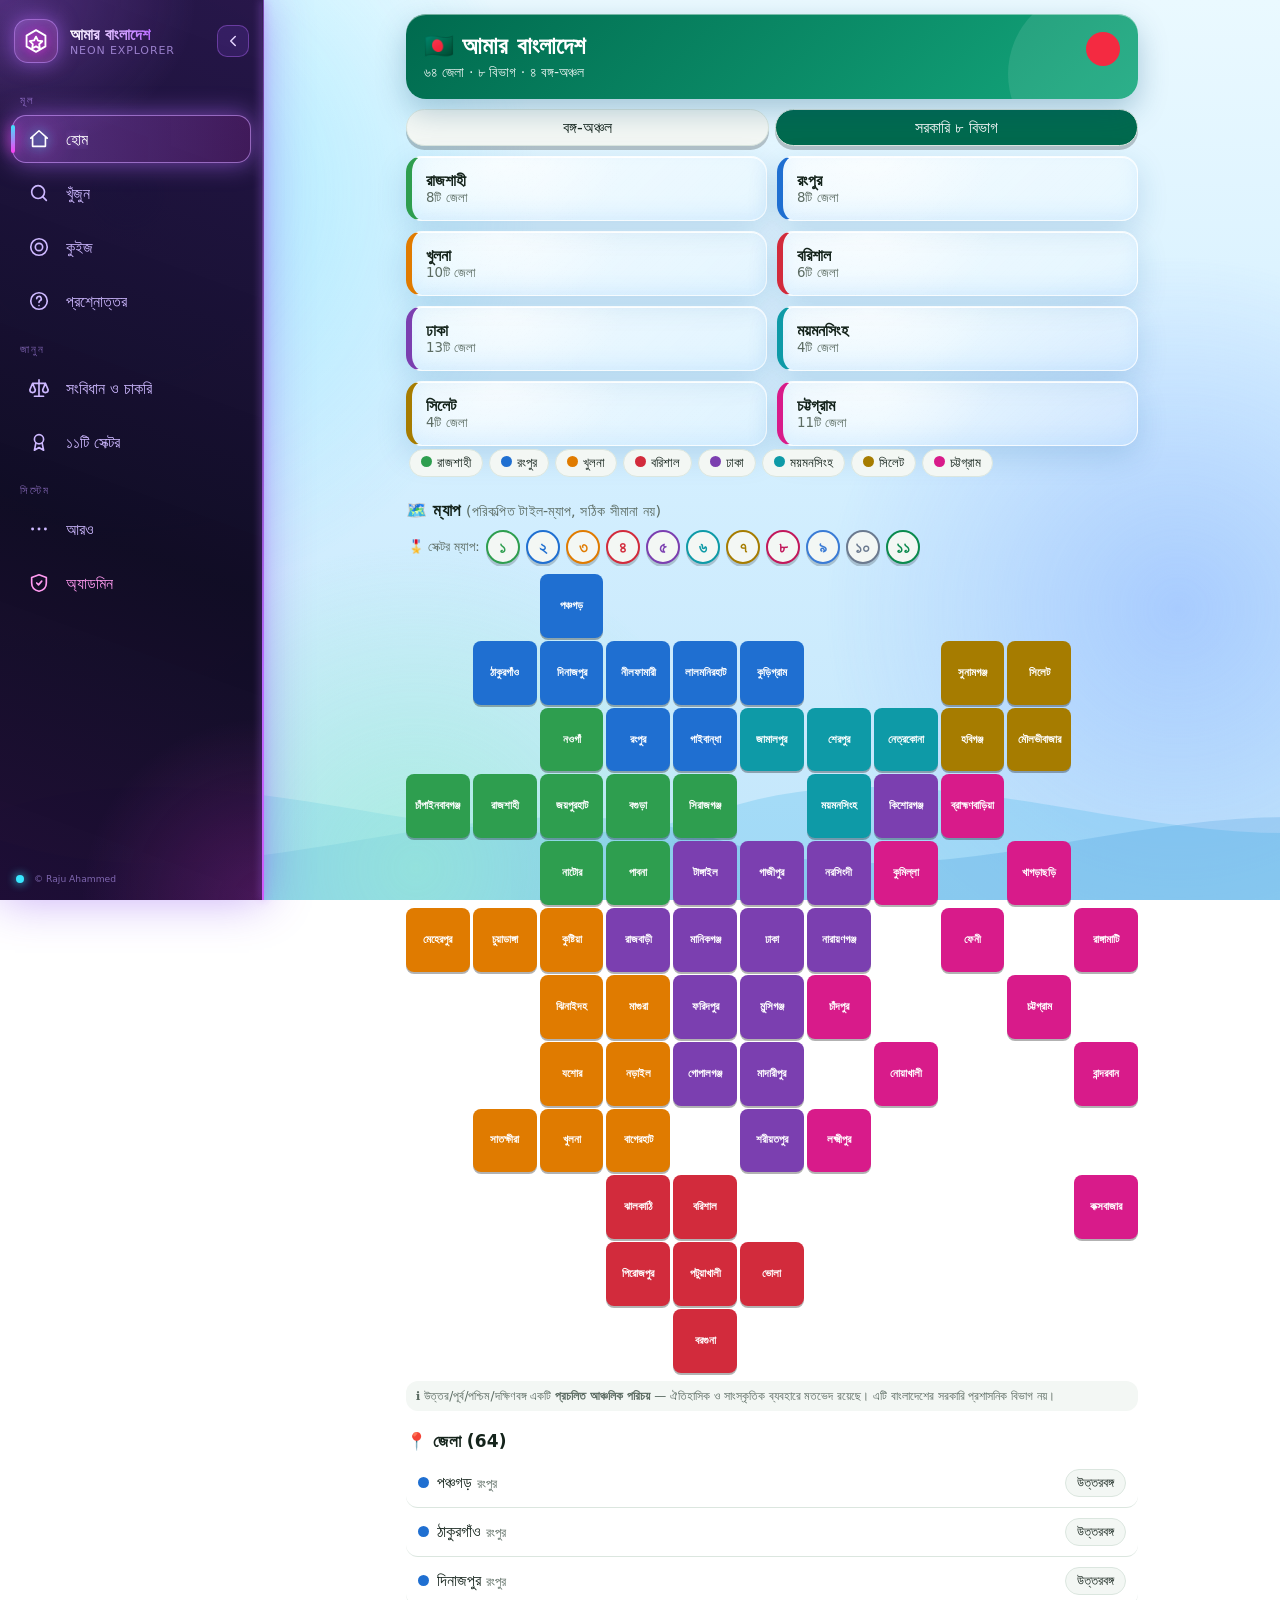
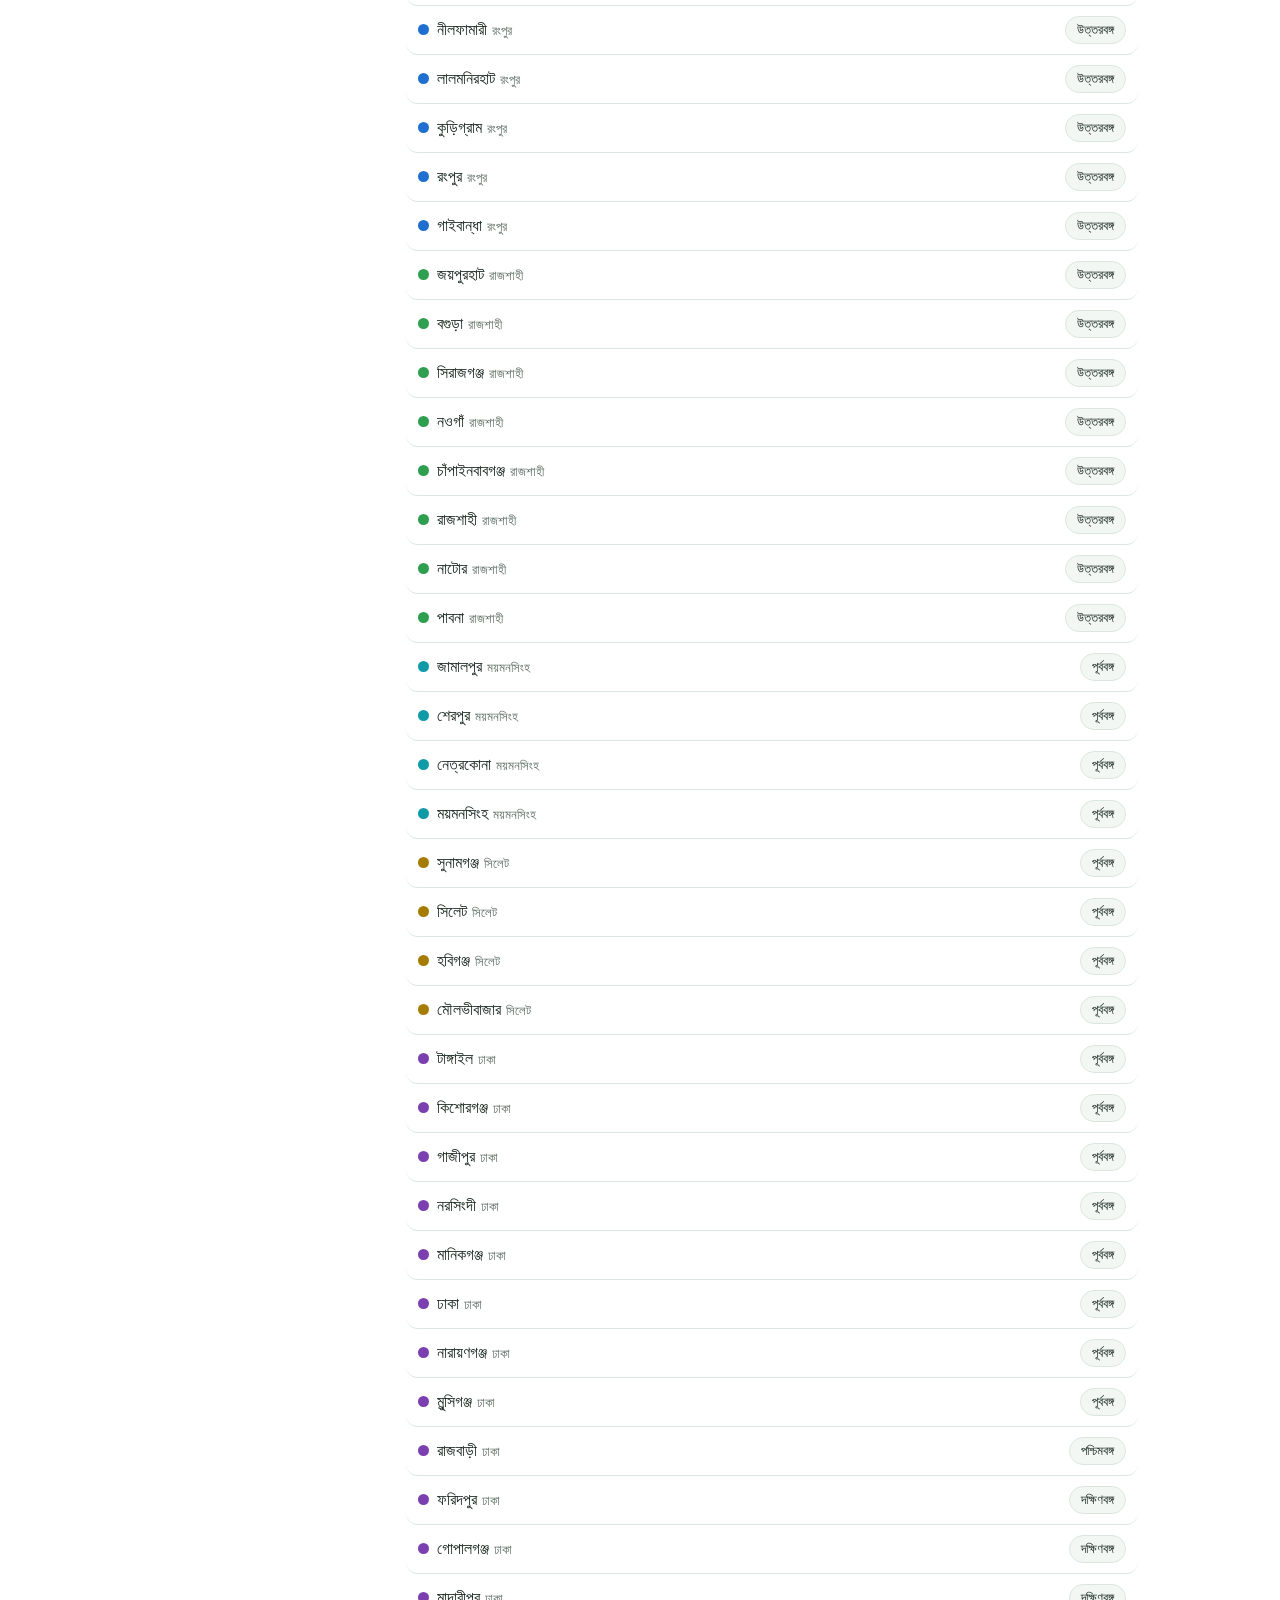
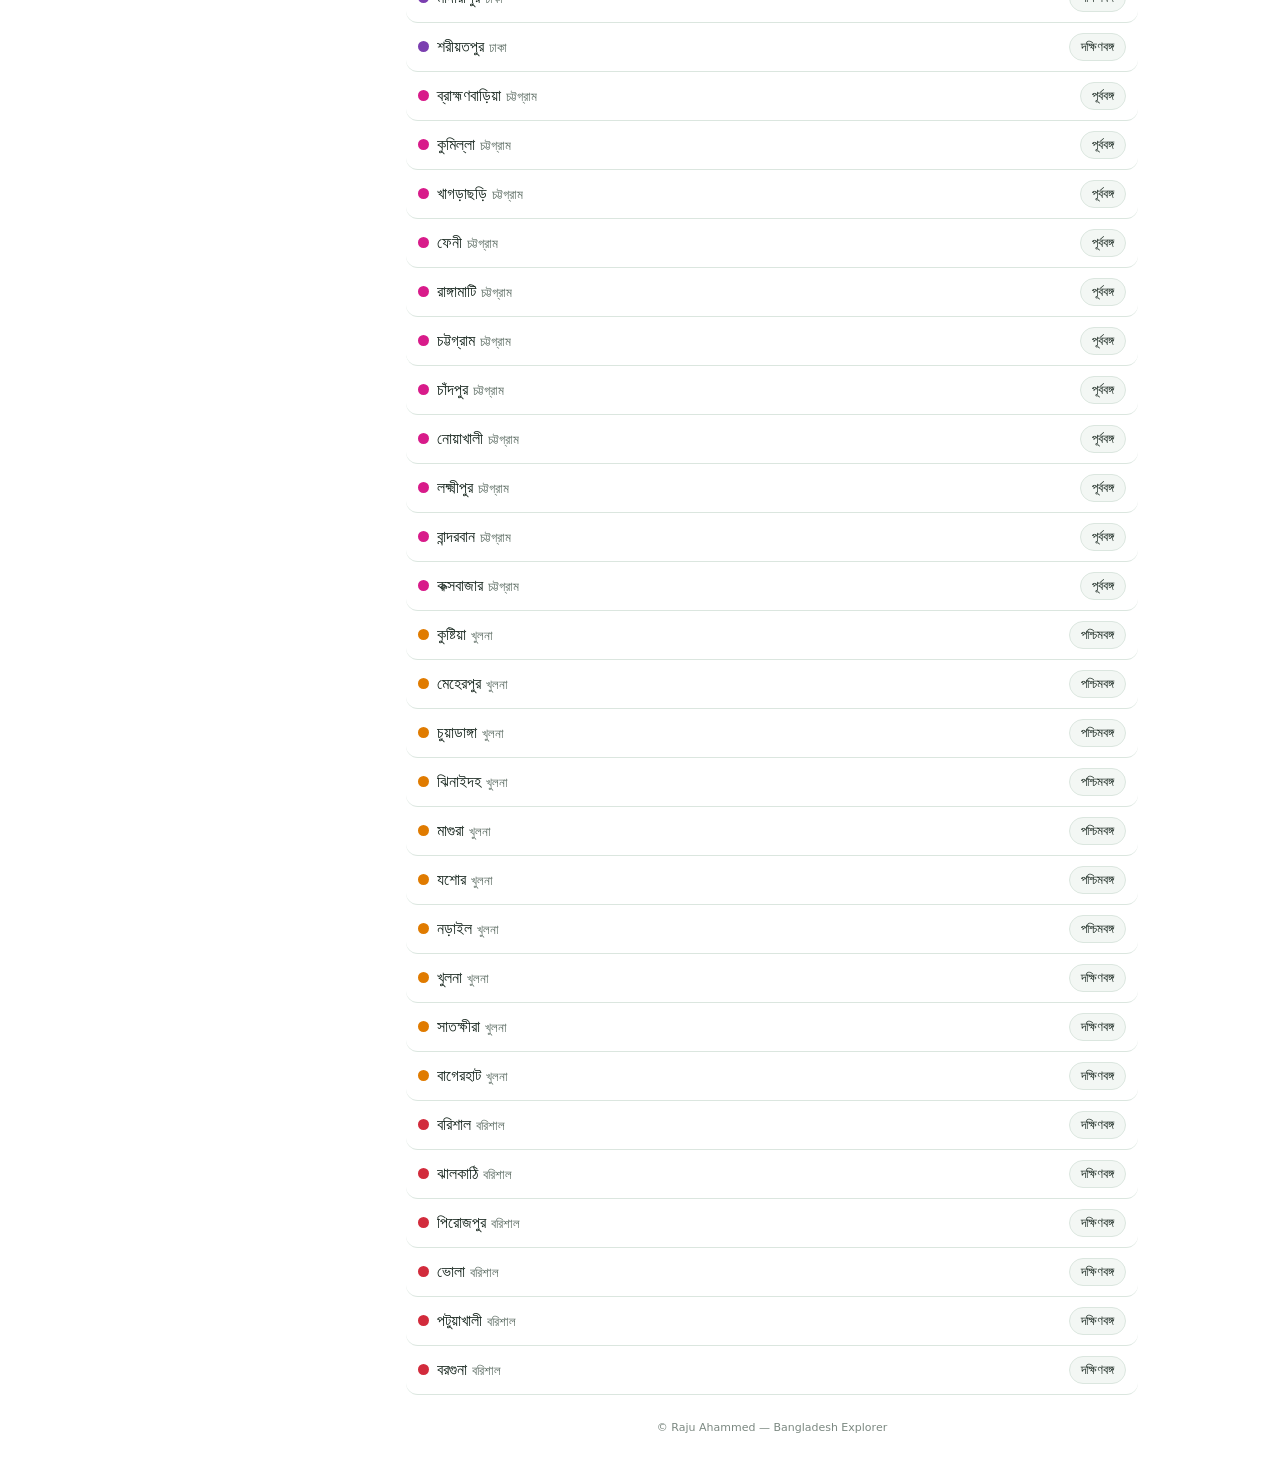
==== commit b33399e1: "Rename index-14.html to index.html" ====
--- a/index.html
+++ b/index.html
@@ -1,661 +1,6 @@
 <!DOCTYPE html><html lang="bn"><head><meta charset="utf-8"><title>Bangladesh Explorer</title>
 <meta name="viewport" content="width=device-width, initial-scale=1, viewport-fit=cover">
-<style>
-:root{--bg:#fff;--fg:#14231b;--card:#f3f7f4;--g:#006a4e;--r:#f42a41;--mut:#5b6b62;--bd:#dbe6df;box-sizing:border-box;padding-top:env(safe-area-inset-top,0px);padding-bottom:env(safe-area-inset-bottom,0px)}
-@media(prefers-color-scheme:dark){:root:not([data-theme=light]){--bg:#0e1712;--fg:#e8f2ec;--card:#16241c;--mut:#9db0a5;--bd:#25382d}}
-:root[data-theme=dark]{--bg:#0e1712;--fg:#e8f2ec;--card:#16241c;--mut:#9db0a5;--bd:#25382d}
-*{box-sizing:border-box}html{scroll-padding-top:env(safe-area-inset-top,0px)}
-body{margin:0;background:var(--bg);color:var(--fg);font-family:'Noto Sans Bengali','Kalpurush','Siyam Rupali','Nirmala UI','Bangla Sangam MN',system-ui,sans-serif;padding-bottom:78px}
-main{max-width:760px;margin:auto;padding:14px}
-h1{margin:0;font-size:24px}h2{font-size:17px;margin:20px 0 8px}
-.top{background:linear-gradient(135deg,var(--g),#0a8a66);color:#fff;border-radius:20px;padding:18px;position:relative}
-.top:after{content:"";position:absolute;right:18px;top:18px;width:34px;height:34px;border-radius:50%;background:var(--r)}
-.top p{margin:4px 0 0;opacity:.9;font-size:14px}
-.cards{display:grid;grid-template-columns:1fr 1fr;gap:10px}
-.card{background:var(--card);border:1px solid var(--bd);border-radius:16px;padding:12px;transition:.2s}
-button{font:inherit;color:inherit;cursor:pointer}
-.reg{border-left:6px solid;text-align:left;font-weight:700;background:var(--card);border-radius:16px;border-top:1px solid var(--bd);border-right:1px solid var(--bd);border-bottom:1px solid var(--bd);padding:14px}
-.reg small{display:block;color:var(--mut);font-weight:400}
-.reg.on{transform:scale(1.03);box-shadow:0 4px 14px #0003}
-.map{display:grid;grid-template-columns:repeat(11,1fr);gap:3px;margin-top:8px}
-.t{aspect-ratio:1;border:0;border-radius:8px;font-size:clamp(7px,2.2vw,11px);line-height:1.1;padding:1px;color:#fff;font-weight:600;transition:.15s;overflow:hidden}
-.t:hover,.t:active{transform:scale(1.25);z-index:2}.t.dim{opacity:.18}
-.seg{display:flex;gap:6px;margin:10px 0}.seg button{flex:1;border:1px solid var(--bd);background:var(--card);border-radius:999px;padding:8px}
-.seg .on{background:var(--g);color:#fff}
-.note{font-size:12px;color:var(--mut);background:var(--card);border-radius:12px;padding:8px 10px;margin-top:8px}
-.chip{display:inline-block;background:var(--card);border:1px solid var(--bd);border-radius:999px;padding:5px 11px;margin:3px;font-size:13px}
-input{width:100%;font:inherit;padding:12px 14px;border-radius:14px;border:1px solid var(--bd);background:var(--card);color:var(--fg)}
-.row{display:flex;justify-content:space-between;align-items:center;padding:10px 12px;border-bottom:1px solid var(--bd);cursor:pointer}
-nav{position:fixed;bottom:0;left:0;right:0;display:flex;background:var(--bg);border-top:1px solid var(--bd);padding-bottom:env(safe-area-inset-bottom,0px)}
-nav button{flex:1;border:0;background:none;padding:10px 0;font-size:12px;color:var(--mut)}nav .on{color:var(--g);font-weight:700}
-nav span{display:block;font-size:20px}
-#sheet{position:fixed;inset:0;background:#0007;display:none;align-items:flex-end;justify-content:center;z-index:9}
-#sheet.open{display:flex}
-#sh{background:var(--bg);width:100%;max-width:760px;max-height:88%;overflow:auto;border-radius:24px 24px 0 0;padding:18px;animation:up .25s}
-@keyframes up{from{transform:translateY(40px);opacity:0}}
-.foot{text-align:center;font-size:11px;color:var(--mut);margin:26px 0 6px;opacity:.8}
-a{color:var(--g);font-weight:700}
-.opt{display:block;width:100%;text-align:left;margin:6px 0;padding:12px;border-radius:12px;border:1px solid var(--bd);background:var(--card)}
-.ok{background:#1b9a5f;color:#fff}.no{background:var(--r);color:#fff}
-label{display:block;font-size:12px;color:var(--mut);margin:8px 0 3px}textarea,select{width:100%;font:inherit;padding:10px;border-radius:12px;border:1px solid var(--bd);background:var(--card);color:var(--fg)}
-.fbw{perspective:700px;margin-top:14px;padding:6px 4px 10px}
-.fb3d{display:flex;align-items:center;gap:12px;padding:12px 14px;border-radius:16px;background:linear-gradient(135deg,#1877f2,#0c5bd6);color:#fff;text-decoration:none;font-weight:700;transform-style:preserve-3d;animation:fbf 4s ease-in-out infinite;box-shadow:0 6px 0 #0a45a3,0 14px 22px #0004;transition:transform .3s}
-.fb3d:hover,.fb3d:active{animation-play-state:paused;transform:rotateX(10deg) rotateY(-12deg) translateZ(14px)}
-@keyframes fbf{0%,100%{transform:rotateX(6deg) rotateY(-8deg)}50%{transform:rotateX(-4deg) rotateY(8deg) translateY(-3px)}}
-.fb3d i{font-style:normal;width:40px;height:40px;border-radius:50%;background:#fff;color:#1877f2;display:flex;align-items:center;justify-content:center;font-size:26px;font-weight:800;transform:translateZ(26px);box-shadow:0 4px 8px #0003}
-.fb3d span{display:block;transform:translateZ(14px)}.fb3d small{display:block;font-weight:400;opacity:.9}
-@media(prefers-reduced-motion:reduce){.fb3d{animation:none}}
-
-/* 3D press feedback */
-button,.row,.chip[onclick],summary,nav a{-webkit-tap-highlight-color:rgba(0,106,78,.25);touch-action:manipulation}
-.opt,.seg button,.reg,button.chip{box-shadow:0 4px 0 rgba(0,0,0,.22);transition:transform .08s,box-shadow .08s,filter .15s}
-.opt:active,.seg button:active,.reg:active,button.chip:active{transform:translateY(4px);box-shadow:0 0 0 rgba(0,0,0,.22);filter:brightness(.9)}
-.chip[onclick]:active{transform:scale(.93)}
-.t{box-shadow:0 2px 0 rgba(0,0,0,.3)}.t:active{transform:translateY(2px) scale(.92);box-shadow:none}
-nav button:active,nav a:active{transform:scale(.88)}
-.row{transition:background .1s}.row:active{background:var(--card)}
-.qo:active span{transform:translateY(2px)}
-button:disabled{opacity:.6;pointer-events:none}
-.flash{animation:pop .28s ease-out}
-@keyframes pop{0%{transform:translateY(4px) scale(.95);filter:brightness(.82);box-shadow:0 0 0 rgba(0,0,0,0)}60%{transform:translateY(-1px) scale(1.02)}100%{transform:none}}
-
-/* calm bottom nav */
-nav{padding:4px 6px calc(4px + env(safe-area-inset-bottom,0px));gap:2px;border-top:1px solid var(--bd)}
-nav button,nav a{border-radius:14px;padding:7px 0;font-size:11px;color:var(--mut);font-weight:400}
-nav svg{width:22px;height:22px;fill:none;stroke:currentColor;stroke-width:1.7;stroke-linecap:round;stroke-linejoin:round;display:block;margin:0 auto 3px}
-nav svg.f{fill:currentColor;stroke:none}
-nav .on{color:var(--g);background:rgba(0,106,78,.1);font-weight:600}
-
-/* Iron-style admin entry */
-.irbtn{display:flex;align-items:center;gap:12px;width:100%;padding:14px;border:0;border-radius:14px;background:linear-gradient(135deg,#b1121f,#e8a000);color:#fff;font-weight:700;font-size:15px;box-shadow:0 4px 0 #6d0a13,0 8px 18px #b1121f55;transition:transform .08s,box-shadow .08s}
-.irbtn:active{transform:translateY(4px);box-shadow:0 0 0 transparent}
-.arc{width:26px;height:26px;border-radius:50%;background:radial-gradient(#fff,#7df3ff 55%,#1cb6d6);box-shadow:0 0 12px #7df3ff,0 0 0 3px #ffffff55;animation:pulse 1.6s ease-in-out infinite}
-@keyframes pulse{50%{box-shadow:0 0 22px #7df3ff,0 0 0 6px #ffffff33;transform:scale(1.08)}}
-#iron{position:fixed;inset:0;z-index:50;background:radial-gradient(circle at 50% 40%,#08303d,#02090d 70%);display:flex;flex-direction:column;align-items:center;justify-content:center;color:#bff6ff;animation:ifade .35s}
-@keyframes ifade{from{opacity:0}}
-.rx{position:relative;width:240px;height:240px;transition:transform .7s ease,margin .7s ease}.rx.sm{transform:scale(.5);margin:-50px 0 -40px}
-.rg{position:absolute;border-radius:50%;left:50%;top:50%;border:3px solid #38e8ff;box-shadow:0 0 18px #38e8ff,inset 0 0 18px #38e8ff66}
-.r1{width:236px;height:236px;margin:-118px 0 0 -118px;border-style:dashed;animation:spin 7s linear infinite}
-.r2{width:180px;height:180px;margin:-90px 0 0 -90px;border-color:#38e8ff transparent #38e8ff transparent;animation:spin 3s linear infinite reverse}
-.r3{width:126px;height:126px;margin:-63px 0 0 -63px;border-style:dotted;animation:spin 5s linear infinite}
-@keyframes spin{to{transform:rotate(360deg)}}
-.core{position:absolute;left:50%;top:50%;width:72px;height:72px;margin:-36px 0 0 -36px;border-radius:50%;background:radial-gradient(#fff 15%,#7df3ff 50%,#1cb6d6 72%,transparent 74%);box-shadow:0 0 40px #38e8ff;animation:pulse 1.2s ease-in-out infinite}
-.rx.ok .rg{border-color:#7dff9e;box-shadow:0 0 22px #7dff9e,inset 0 0 18px #7dff9e66}.rx.ok .core{background:radial-gradient(#fff 15%,#9dffb5 50%,#1cd65e 72%,transparent 74%);box-shadow:0 0 44px #7dff9e}
-#irt{margin-top:14px;font-size:15px;letter-spacing:.04em;text-shadow:0 0 10px #38e8ff;min-height:22px}
-#irf{width:min(300px,86vw);text-align:center;margin-top:12px}
-#iron input{background:#041a22;color:#d8fbff;border:1px solid #38e8ff;box-shadow:0 0 12px #38e8ff55;text-align:center;letter-spacing:.25em;font-size:18px}
-.irb{width:100%;margin-top:12px;padding:12px;border:0;border-radius:12px;background:linear-gradient(135deg,#1cb6d6,#38e8ff);color:#022;font-weight:700;box-shadow:0 4px 0 #0b6e82}.irb:active{transform:translateY(4px);box-shadow:none}
-#am{margin-top:8px;color:#ff8a95;min-height:20px}
-.irx{position:absolute;top:calc(14px + env(safe-area-inset-top,0px));right:14px;background:none;border:1px solid #38e8ff88;color:#bff6ff;border-radius:50%;width:38px;height:38px;font-size:16px}
-.shake{animation:shk .4s}@keyframes shk{25%{transform:translateX(-8px)}75%{transform:translateX(8px)}}
-#iron input:placeholder-shown{letter-spacing:0;font-size:15px}
-/* colourful More + Admin buttons */
-.more h2,.admin h2{border-left:5px solid #1f6fd1;padding-left:9px}
-.more h2:nth-of-type(2),.admin h2:nth-of-type(2){border-color:#e07b00}.more h2:nth-of-type(3),.admin h2:nth-of-type(3){border-color:#d22b3c}.more h2:nth-of-type(4),.admin h2:nth-of-type(4){border-color:#7b3fb0}.admin h2:nth-of-type(5){border-color:#0e9aa7}.admin h2:nth-of-type(6){border-color:#2e9e4f}
-.more .opt,.admin .opt{border:0;color:#fff;text-align:center;font-weight:700;background:linear-gradient(135deg,#1f6fd1,#6a4fd6);box-shadow:0 4px 0 #17408a}
-.admin button[onclick^="add("]{background:linear-gradient(135deg,#2e9e4f,#1b7a3a);box-shadow:0 4px 0 #11582a}
-.admin button[onclick^="saveAbout"]{background:linear-gradient(135deg,#e07b00,#f0a030);box-shadow:0 4px 0 #9b5400}
-.admin button[onclick^="saveQA"]{background:linear-gradient(135deg,#0e9aa7,#1cc3d2);box-shadow:0 4px 0 #086872}
-.admin button[onclick^="chCode"]{background:linear-gradient(135deg,#d22b3c,#f05a68);box-shadow:0 4px 0 #8f1624}
-.admin .seg button,.more .seg button{border:0;color:#fff;font-weight:600;box-shadow:0 4px 0 rgba(0,0,0,.28)}
-.admin button[onclick^="sv("]{background:#2e9e4f}.admin button[onclick^="rm("]{background:#d22b3c}.admin button[onclick^="mv("]{background:#1f6fd1}
-.admin button[onclick^="expo"]{background:#0e9aa7}.admin button[onclick^="impo"]{background:#2e9e4f}.admin button[onclick^="rst"]{background:#e07b00}.admin button[onclick^="restoreDef"]{background:#2e9e4f}.admin button[onclick^="applyOffBtn"]{background:#7b3fb0}.admin button[onclick^="admin=false"]{background:#7b3fb0}
-.more .seg button:nth-child(1){background:#f2a900;color:#222}.more .seg button:nth-child(2){background:#33425b}
-.more button.chip{background:#e07b00;color:#fff;border:0;font-weight:600;box-shadow:0 3px 0 #9b5400}
-.admin button:active,.more button:active{box-shadow:0 0 0 transparent!important}
-
-/* Facebook light-speed effect */
-.fbcharge{filter:brightness(1.3);transition:filter .15s}.fbcharge i{animation:fbchg .3s ease-out}
-@keyframes fbchg{50%{box-shadow:0 0 0 8px #ffffff66,0 0 26px #fff;transform:translateZ(26px) scale(1.15)}}
-#fbw{position:fixed;inset:0;z-index:60;pointer-events:none;overflow:hidden}
-.fbr,.fbf{position:fixed;left:var(--x);top:var(--y);border-radius:50%}
-.fbr{width:300px;height:300px;margin:-150px 0 0 -150px;background:radial-gradient(circle,transparent 56%,#cfe6ff 59%,#4da3ff 63%,transparent 68%);filter:drop-shadow(0 0 10px #4da3ff);transform:scale(.05);opacity:0;animation:fbring .8s ease-out both}
-.fbr.d2{animation-delay:.14s}.fbr.d3{animation-delay:.28s}
-@keyframes fbring{0%{transform:scale(.05);opacity:1}100%{transform:scale(7);opacity:0}}
-.fbf{width:100px;height:100px;margin:-50px 0 0 -50px;background:radial-gradient(circle,#4da3ff 0,#1877f2 60%,#0c5bd6 100%);box-shadow:0 0 60px 20px #4da3ffaa;transform:scale(0);animation:fbfill .55s .22s cubic-bezier(.7,0,.25,1) both}
-@keyframes fbfill{to{transform:scale(var(--s))}}
-.fbl{position:fixed;left:50%;top:50%;margin:-70px 0 0 -40px;font:800 140px/1 system-ui,Arial,sans-serif;color:#fff;text-shadow:0 0 30px #fff,0 0 70px #bfe0ff;opacity:0;transform:scale(.3);animation:fblogo .45s .6s cubic-bezier(.2,1.4,.4,1) both}
-@keyframes fblogo{to{opacity:1;transform:scale(1)}}
-
-/* soft coloured bottom nav */
-nav{gap:6px;padding:6px 8px calc(6px + env(safe-area-inset-bottom,0px))}
-nav button,nav a{background:var(--b,transparent);color:var(--c,var(--mut));box-shadow:0 3px 9px rgba(0,0,0,.11);padding:8px 0}
-nav>:nth-child(1){--b:rgba(46,158,79,.13);--c:#2e9e4f}nav>:nth-child(2){--b:rgba(58,123,213,.13);--c:#3a7bd5}
-nav>:nth-child(3){--b:rgba(224,123,0,.13);--c:#d98200}nav>:nth-child(4){--b:rgba(138,85,196,.13);--c:#8a55c4}
-nav>:nth-child(5){--b:rgba(107,122,143,.14);--c:#6b7a8f}
-nav .on{background:var(--b);color:var(--c);font-weight:700;box-shadow:0 6px 14px rgba(0,0,0,.2),inset 0 0 0 1.5px var(--c)}
-
-/* polish */
-.top{background:linear-gradient(135deg,#006a4e,#0a8a66 55%,#14a77c);box-shadow:0 10px 24px rgba(0,106,78,.28);overflow:hidden}
-.top:before{content:"";position:absolute;right:-40px;bottom:-60px;width:170px;height:170px;border-radius:50%;background:rgba(255,255,255,.1)}
-.card{box-shadow:0 2px 10px rgba(0,0,0,.05)}
-h2{letter-spacing:.2px}
-.row{border-radius:12px}.row:active{background:var(--card)}
-.hd{margin:-18px -18px 14px;padding:22px 18px 16px;border-radius:24px 24px 0 0;color:#fff;background:var(--dc);background:linear-gradient(135deg,var(--dc),color-mix(in srgb,var(--dc) 55%,#000));box-shadow:0 6px 16px rgba(0,0,0,.18)}
-.hd h1{font-size:28px}.hd small{opacity:.9}
-.hd .chip{background:rgba(255,255,255,.2)!important;border-color:rgba(255,255,255,.45)!important;color:#fff!important;box-shadow:none}
-.st{display:grid;grid-template-columns:repeat(auto-fit,minmax(96px,1fr));gap:8px;margin-top:8px}
-.st>div{background:var(--bg);border:1px solid var(--bd);border-radius:12px;padding:10px 4px;text-align:center}
-.st b{display:block;font-size:18px;color:var(--g)}.st small{color:var(--mut);font-size:11px}
-
-/* danger levels */
-#iron:after{content:"";position:absolute;inset:0;pointer-events:none;opacity:0;background:radial-gradient(circle,transparent 35%,rgba(255,0,30,.65))}
-#iron[class^=d]{background:radial-gradient(circle at 50% 40%,#4a0a14,#0b0204 72%)}
-#iron[class^=d] .rg{border-color:#ff3b4a;box-shadow:0 0 18px #ff3b4a,inset 0 0 18px #ff3b4a66}
-#iron[class^=d] .core{background:radial-gradient(#fff 15%,#ff9a9a 50%,#d6001c 72%,transparent 74%);box-shadow:0 0 44px #ff2a3a}
-#iron[class^=d] #irt,#iron[class^=d] #am{color:#ff8a95;text-shadow:0 0 12px #ff2a3a}
-#iron[class^=d] input{border-color:#ff3b4a;box-shadow:0 0 14px #ff3b4a88;color:#ffd5d9}
-#iron[class^=d] .irb{background:linear-gradient(135deg,#d6001c,#ff4a5a);color:#fff;box-shadow:0 4px 0 #7a0010}
-#iron.d1:after{animation:alr 1.1s 2}#iron.d2:after{animation:alr .9s infinite}#iron.d3:after{animation:alr .55s infinite}#iron.d4:after{animation:alr .3s infinite}
-#iron.d5:after{animation:alr5 1.6s infinite}
-@keyframes alr{0%,100%{opacity:0}50%{opacity:1}}@keyframes alr5{0%,100%{opacity:.55}50%{opacity:.95}}
-#iron.d3 .r1,#iron.d4 .r1,#iron.d5 .r1{animation-duration:1.6s}#iron.d3 .r2,#iron.d4 .r2,#iron.d5 .r2{animation-duration:.8s}
-#iron.d3 #irt{animation:glt .5s infinite}#iron.d4 #irt,#iron.d5 #irt{animation:glt .2s infinite}
-@keyframes glt{25%{transform:translate(-3px,1px);text-shadow:3px 0 #0ff,-3px 0 #f0f}75%{transform:translate(3px,-1px);text-shadow:-3px 0 #0ff,3px 0 #f0f}}
-#lkt{font-size:46px;font-weight:800;letter-spacing:.06em;color:#ff4a5a;text-shadow:0 0 18px #ff2a3a;margin-top:6px;font-variant-numeric:tabular-nums}
-#irt .big{display:block;font-size:26px;font-weight:800;letter-spacing:.14em;color:#ff4a5a;text-shadow:0 0 16px #ff2a3a}#irt small{display:block;margin-top:4px;font-size:14px}#irt .gr{color:#7dff9e;text-shadow:0 0 16px #1cd65e}
-#toast{position:fixed;left:50%;bottom:92px;transform:translate(-50%,16px);background:#1f2a24;color:#fff;padding:12px 18px;border-radius:999px;box-shadow:0 8px 22px rgba(0,0,0,.35);z-index:80;opacity:0;transition:opacity .25s,transform .25s;max-width:90vw;text-align:center;font-size:14px;font-weight:600;pointer-events:none}#toast.on{opacity:1;transform:translate(-50%,0)}#toast.ok2{background:#1b7a45}#toast.bad{background:#c0283a}
-
-/* custom theme + boxes + fb */
-.top{background:linear-gradient(135deg,var(--g),var(--g2))!important}
-.noanim *,.noanim *:before,.noanim *:after{animation:none!important;transition:none!important}
-.ca-fade .card{animation:cfade .5s both}.ca-slide .card{animation:cslide .5s both}.ca-pop .card{animation:cpop .4s both}
-@keyframes cfade{from{opacity:0}}@keyframes cslide{from{opacity:0;transform:translateY(18px)}}@keyframes cpop{from{opacity:0;transform:scale(.92)}}
-.cbox{border-left:5px solid var(--bc,#1f6fd1);background:var(--card);background:color-mix(in srgb,var(--bc,#1f6fd1) 9%,var(--card))}
-.an-fade{animation:cfade .9s both}.an-slide{animation:cslide .8s both}
-.an-pulse{animation:cpul 2s ease-in-out infinite}@keyframes cpul{50%{transform:scale(1.02)}}
-.an-glow{animation:cglow 2s ease-in-out infinite}@keyframes cglow{50%{box-shadow:0 0 18px var(--bc)}}
-.an-bounce{animation:cbnc 1.6s ease-in-out infinite}@keyframes cbnc{50%{transform:translateY(-5px)}}
-.an-float{animation:cflt 3.5s ease-in-out infinite}@keyframes cflt{50%{transform:translateY(-3px) rotate(.4deg)}}
-.mbbtn{display:inline-block;margin-top:8px;padding:9px 14px;border-radius:12px;background:var(--bc);color:#fff;text-decoration:none;font-weight:700;box-shadow:0 3px 0 rgba(0,0,0,.25)}
-.fb3d{padding:12px 16px 12px 12px;border:1px solid rgba(255,255,255,.35);background:linear-gradient(135deg,#2b8bff,#1458d6 70%,#0f3fa8);position:relative;overflow:hidden;transform-style:flat;box-shadow:0 6px 0 #0a3a9a,0 16px 26px rgba(24,119,242,.4),inset 0 1px 0 rgba(255,255,255,.4)}
-.fb3d:after{content:"";position:absolute;top:0;bottom:0;width:60px;left:-80px;background:linear-gradient(100deg,transparent,rgba(255,255,255,.55),transparent);transform:skewX(-20deg);animation:fbshine 3.2s ease-in-out infinite}
-@keyframes fbshine{0%{left:-80px}55%,100%{left:120%}}
-.fb3d:before{content:"›";position:absolute;right:16px;top:45%;transform:translateY(-50%);font-size:30px;font-weight:700;opacity:.9}
-.fb3d i{width:46px;height:46px;padding:0;background:#fff;transform:none;flex:none;box-shadow:0 0 0 4px rgba(255,255,255,.25),0 6px 14px rgba(0,0,0,.25);animation:fbpulse 2.4s ease-in-out infinite}
-.fb3d i svg{width:46px;height:46px;fill:#1877f2;display:block}
-@keyframes fbpulse{50%{box-shadow:0 0 0 8px rgba(255,255,255,.12),0 6px 14px rgba(0,0,0,.25)}}
-.fb3d span{transform:none;flex:1;font-size:16px}.fb3d small{font-size:12px}
-.fbl2{position:fixed;left:50%;top:50%;width:124px;height:124px;margin:-62px 0 0 -62px;opacity:0;transform:scale(.3);animation:fblogo .45s .45s cubic-bezier(.2,1.4,.4,1) both}
-.fbl2 svg{width:100%;height:100%;fill:#fff;filter:drop-shadow(0 0 24px #4da3ff)}
-#fbw.fx-burst:before{content:"";position:fixed;inset:0;background:radial-gradient(circle at var(--x) var(--y),rgba(24,119,242,.35),rgba(3,10,30,.74));animation:fbdim .3s both}
-@keyframes fbdim{from{opacity:0}}
-.fbp{position:fixed;left:var(--x);top:var(--y);width:9px;height:9px;margin:-4px 0 0 -4px;border-radius:50%;box-shadow:0 0 12px 3px rgba(120,190,255,.9);animation:fbpart .85s ease-out both}
-@keyframes fbpart{0%{transform:translate(0,0) scale(1);opacity:1}100%{transform:translate(var(--tx),var(--ty)) scale(.2);opacity:0}}
-
-/* constitution section */
-.cbk{position:relative;width:96px;height:120px;perspective:700px;flex:none;filter:drop-shadow(0 10px 14px rgba(0,0,0,.3))}
-.cbk:before{content:"";position:absolute;inset:3px 3px 3px 8px;background:#fff;border-radius:2px 6px 6px 2px;box-shadow:inset 0 0 0 1px #ddd}
-.cbk .pg{position:absolute;inset:4px 4px 4px 8px;background:#fff;border-radius:2px 6px 6px 2px;box-shadow:0 0 0 1px #e1e1e1,inset 0 0 18px rgba(0,0,0,.06);transform-origin:left center;background-image:repeating-linear-gradient(transparent 0 9px,#dfe7e2 9px 10px);background-size:100% 100%}
-.cbk .pg1{animation:pgf 6s ease-in-out infinite .35s}.cbk .pg2{animation:pgf 6s ease-in-out infinite .6s}.cbk .pg3{animation:pgf 6s ease-in-out infinite .85s}
-.cbk .cv{position:absolute;inset:0;border-radius:6px 10px 10px 6px;background:linear-gradient(135deg,#0a8a4e,#005a40);display:flex;flex-direction:column;align-items:center;justify-content:center;color:#ffd666;font-weight:800;font-size:15px;box-shadow:inset 0 0 0 3px rgba(255,255,255,.18);transform-origin:left center;animation:cvopen 6s ease-in-out infinite}
-.cbk .cv i{width:34px;height:34px;border-radius:50%;background:#f42a41;margin-bottom:6px;box-shadow:0 0 16px rgba(244,42,65,.75);animation:pulse 2s ease-in-out infinite}
-@keyframes cvopen{0%,8%{transform:rotateY(0)}24%,70%{transform:rotateY(-158deg)}86%,100%{transform:rotateY(0)}}
-@keyframes pgf{0%,20%{transform:rotateY(0)}36%,68%{transform:rotateY(-150deg)}84%,100%{transform:rotateY(0)}}
-.cbk.sm{width:44px;height:56px}.cbk.sm .cv i{width:16px;height:16px;margin:0}.cbk.sm .cv{font-size:0}
-.lawcard{display:flex;gap:14px;align-items:center}
-.lawhero{display:flex;gap:16px;align-items:center;background:linear-gradient(135deg,var(--g),var(--g2));color:#fff;border-radius:20px;padding:18px;margin:10px 0;box-shadow:0 10px 24px rgba(0,106,78,.28);overflow:hidden;position:relative}
-.lawhero:after{content:"⚖️";position:absolute;right:-6px;bottom:-14px;font-size:84px;opacity:.14;animation:sway 4s ease-in-out infinite;transform-origin:50% 20%}
-@keyframes sway{50%{transform:rotate(10deg)}0%,100%{transform:rotate(-10deg)}}
-.lawst{display:flex;gap:8px;margin-top:10px;flex-wrap:wrap}.lawst>div{background:rgba(255,255,255,.18);border-radius:12px;padding:6px 10px;text-align:center;min-width:56px}.lawst b{display:block;font-size:20px}.lawst small{opacity:.9;font-size:11px}
-.lawtabs{display:flex;gap:6px;overflow-x:auto;margin:8px 0;padding-bottom:4px}.lawtabs button{flex:none;border:0;padding:9px 14px;border-radius:999px;background:var(--card);color:var(--fg);font-weight:600;box-shadow:0 3px 0 rgba(0,0,0,.12)}.lawtabs .on{background:var(--g);color:#fff}
-.art{display:flex;gap:10px;padding:7px 0;border-top:1px solid var(--bd);font-size:14px}.art b{min-width:44px;color:var(--g)}.art span{flex:1}
-#app.law .opt{text-align:left}#app.law .opt.ok{background:#1b9a5f;color:#fff}#app.law .opt.no{background:var(--r);color:#fff}
-
-
-/* extra box animations */
-.an-flip{animation:cflip .8s both}@keyframes cflip{from{transform:perspective(500px) rotateX(-70deg);opacity:0}}
-.an-swing{animation:cswg 2.5s ease-in-out infinite;transform-origin:top center}@keyframes cswg{0%,100%{transform:rotate(-1.5deg)}50%{transform:rotate(1.5deg)}}
-.an-rainbow{animation:crb 4s linear infinite}@keyframes crb{0%,100%{border-left-color:#e53935}20%{border-left-color:#fb8c00}40%{border-left-color:#43a047}60%{border-left-color:#1e88e5}80%{border-left-color:#8e24aa}}
-.an-shine{position:relative;overflow:hidden}.an-shine:after{content:"";position:absolute;top:0;bottom:0;width:60px;left:-80px;background:linear-gradient(100deg,transparent,rgba(255,255,255,.5),transparent);transform:skewX(-20deg);animation:fbshine 3s ease-in-out infinite;pointer-events:none}
-
-/* sector map */
-.secbar{display:flex;gap:6px;align-items:center;overflow-x:auto;margin:6px 0 4px;padding:2px}
-.secbar span{flex:none;font-size:13px;color:var(--mut)}
-.secbar button{flex:none;min-width:34px;height:34px;border-radius:50%;border:2px solid var(--sc,#888);background:var(--card);color:var(--sc,#888);font-weight:700;box-shadow:0 3px 0 rgba(0,0,0,.18)}
-.secbar button.on{background:var(--sc);color:#fff;box-shadow:0 0 0 3px rgba(255,255,255,.7),0 0 14px var(--sc)}
-.secbar button.x{border-radius:999px;padding:0 12px;border-color:var(--bd);color:var(--fg)}
-.t{transition:filter .4s,opacity .4s,transform .15s}
-.t.secdim{filter:grayscale(1);opacity:.16}
-.t.sec{z-index:1;box-shadow:0 0 0 2px #fff,0 0 14px 3px var(--sc),0 3px 0 rgba(0,0,0,.3);animation:secpulse 2.4s ease-in-out infinite}
-@keyframes secpulse{50%{box-shadow:0 0 0 2px #fff,0 0 24px 7px var(--sc),0 3px 0 rgba(0,0,0,.3)}}
-.map.swap{animation:mapflip .8s cubic-bezier(.2,.8,.2,1)}
-@keyframes mapflip{0%{transform:perspective(900px) rotateY(-85deg) scale(.88);opacity:0}100%{transform:none;opacity:1}}
-.map.swap .t.sec{animation:secpop .75s cubic-bezier(.3,1.6,.5,1) both,secpulse 2.4s 1.6s ease-in-out infinite;animation-delay:calc(var(--k)*90ms + .55s),calc(var(--k)*90ms + 1.6s)}
-@keyframes secpop{0%{transform:scale(.2);opacity:0}60%{transform:scale(1.35);opacity:1}100%{transform:scale(1)}}
-.map.swap .t.secdim{animation:secfade .6s ease-out both}
-@keyframes secfade{from{filter:none;opacity:1}}
-.secinfo{border-left:5px solid var(--sc);margin:8px 0;animation:cslide .5s .6s both}
-.qo{display:block;margin:6px 0}.qo input{display:none}.qo span{display:block;padding:12px;border:1px solid var(--bd);border-radius:12px;background:var(--bg)}.qo input:checked+span{background:#f42a41;color:#fff}.qo input:checked+span.c{background:#1b9a5f}
-.t{display:flex;align-items:center;justify-content:center;text-align:center;text-decoration:none}
-.sheet{display:none;position:fixed;inset:0;background:#0007;align-items:flex-end;justify-content:center;z-index:9}.sheet:target{display:flex}
-.sh{background:var(--bg);width:100%;max-width:760px;max-height:88%;overflow:auto;border-radius:24px 24px 0 0;padding:18px}
-nav a{flex:1;text-align:center;padding:10px 0;font-size:12px;color:var(--mut);text-decoration:none;font-weight:400}nav a span{display:block;font-size:20px}
-details summary{cursor:pointer;padding:4px 0}html{scroll-behavior:smooth}
-</style><script>window.onerror=function(m,u,l){var a=document.getElementById('app');if(a)a.innerHTML='<div style="padding:16px;font-family:sans-serif"><b>ত্রুটি:</b> '+m+' (line '+l+')<br><br><button onclick="try{localStorage.removeItem(\'bdData\')}catch(e){}location.reload()">রিসেট করে রিলোড করুন</button></div>'}</script></head><body><main id="app"><div id="home"></div><div class="top"><h1>🇧🇩 আমার বাংলাদেশ</h1><p>৬৪ জেলা · ৮ বিভাগ · ৪ বঙ্গ-অঞ্চল</p></div><div class="note">📄 সরল সংস্করণ: জেলায় ট্যাপ করলে তথ্য খুলবে। সার্চ, কুইজ ও অ্যাডমিন প্যানেল চালাতে ফাইলটি Chrome/Safari ব্রাউজারে খুলুন।</div><div><span class="chip"><i style="display:inline-block;width:11px;height:11px;border-radius:50%;margin-right:6px;background:#2e9e4f"></i>রাজশাহী</span><span class="chip"><i style="display:inline-block;width:11px;height:11px;border-radius:50%;margin-right:6px;background:#1f6fd1"></i>রংপুর</span><span class="chip"><i style="display:inline-block;width:11px;height:11px;border-radius:50%;margin-right:6px;background:#e07b00"></i>খুলনা</span><span class="chip"><i style="display:inline-block;width:11px;height:11px;border-radius:50%;margin-right:6px;background:#d22b3c"></i>বরিশাল</span><span class="chip"><i style="display:inline-block;width:11px;height:11px;border-radius:50%;margin-right:6px;background:#7b3fb0"></i>ঢাকা</span><span class="chip"><i style="display:inline-block;width:11px;height:11px;border-radius:50%;margin-right:6px;background:#0e9aa7"></i>ময়মনসিংহ</span><span class="chip"><i style="display:inline-block;width:11px;height:11px;border-radius:50%;margin-right:6px;background:#a67c00"></i>সিলেট</span><span class="chip"><i style="display:inline-block;width:11px;height:11px;border-radius:50%;margin-right:6px;background:#d81b8a"></i>চট্টগ্রাম</span></div><h2>🗺️ ম্যাপ <small style="font-weight:400;color:var(--mut)">(পরিকল্পিত টাইল-ম্যাপ)</small></h2><div class="map" style="grid-template-columns:repeat(11,1fr);grid-template-rows:repeat(12,auto)"><a class="t" href="#d-Panchagarh" style="grid-column:3;grid-row:1;background:#1f6fd1">পঞ্চগড়</a><a class="t" href="#d-Thakurgaon" style="grid-column:2;grid-row:2;background:#1f6fd1">ঠাকুরগাঁও</a><a class="t" href="#d-Dinajpur" style="grid-column:3;grid-row:2;background:#1f6fd1">দিনাজপুর</a><a class="t" href="#d-Nilphamari" style="grid-column:4;grid-row:2;background:#1f6fd1">নীলফামারী</a><a class="t" href="#d-Lalmonirhat" style="grid-column:5;grid-row:2;background:#1f6fd1">লালমনিরহাট</a><a class="t" href="#d-Kurigram" style="grid-column:6;grid-row:2;background:#1f6fd1">কুড়িগ্রাম</a><a class="t" href="#d-Rangpur" style="grid-column:4;grid-row:3;background:#1f6fd1">রংপুর</a><a class="t" href="#d-Gaibandha" style="grid-column:5;grid-row:3;background:#1f6fd1">গাইবান্ধা</a><a class="t" href="#d-Joypurhat" style="grid-column:3;grid-row:4;background:#2e9e4f">জয়পুরহাট</a><a class="t" href="#d-Bogura" style="grid-column:4;grid-row:4;background:#2e9e4f">বগুড়া</a><a class="t" href="#d-Sirajganj" style="grid-column:5;grid-row:4;background:#2e9e4f">সিরাজগঞ্জ</a><a class="t" href="#d-Naogaon" style="grid-column:3;grid-row:3;background:#2e9e4f">নওগাঁ</a><a class="t" href="#d-Chapainawabganj" style="grid-column:1;grid-row:4;background:#2e9e4f">চাঁপাইনবাবগঞ্জ</a><a class="t" href="#d-Rajshahi" style="grid-column:2;grid-row:4;background:#2e9e4f">রাজশাহী</a><a class="t" href="#d-Natore" style="grid-column:3;grid-row:5;background:#2e9e4f">নাটোর</a><a class="t" href="#d-Pabna" style="grid-column:4;grid-row:5;background:#2e9e4f">পাবনা</a><a class="t" href="#d-Jamalpur" style="grid-column:6;grid-row:3;background:#0e9aa7">জামালপুর</a><a class="t" href="#d-Sherpur" style="grid-column:7;grid-row:3;background:#0e9aa7">শেরপুর</a><a class="t" href="#d-Netrokona" style="grid-column:8;grid-row:3;background:#0e9aa7">নেত্রকোনা</a><a class="t" href="#d-Mymensingh" style="grid-column:7;grid-row:4;background:#0e9aa7">ময়মনসিংহ</a><a class="t" href="#d-Sunamganj" style="grid-column:9;grid-row:2;background:#a67c00">সুনামগঞ্জ</a><a class="t" href="#d-Sylhet" style="grid-column:10;grid-row:2;background:#a67c00">সিলেট</a><a class="t" href="#d-Habiganj" style="grid-column:9;grid-row:3;background:#a67c00">হবিগঞ্জ</a><a class="t" href="#d-Moulvibazar" style="grid-column:10;grid-row:3;background:#a67c00">মৌলভীবাজার</a><a class="t" href="#d-Tangail" style="grid-column:5;grid-row:5;background:#7b3fb0">টাঙ্গাইল</a><a class="t" href="#d-Kishoreganj" style="grid-column:8;grid-row:4;background:#7b3fb0">কিশোরগঞ্জ</a><a class="t" href="#d-Gazipur" style="grid-column:6;grid-row:5;background:#7b3fb0">গাজীপুর</a><a class="t" href="#d-Narsingdi" style="grid-column:7;grid-row:5;background:#7b3fb0">নরসিংদী</a><a class="t" href="#d-Manikganj" style="grid-column:5;grid-row:6;background:#7b3fb0">মানিকগঞ্জ</a><a class="t" href="#d-Dhaka" style="grid-column:6;grid-row:6;background:#7b3fb0">ঢাকা</a><a class="t" href="#d-Narayanganj" style="grid-column:7;grid-row:6;background:#7b3fb0">নারায়ণগঞ্জ</a><a class="t" href="#d-Munshiganj" style="grid-column:6;grid-row:7;background:#7b3fb0">মুন্সিগঞ্জ</a><a class="t" href="#d-Rajbari" style="grid-column:4;grid-row:6;background:#7b3fb0">রাজবাড়ী</a><a class="t" href="#d-Faridpur" style="grid-column:5;grid-row:7;background:#7b3fb0">ফরিদপুর</a><a class="t" href="#d-Gopalganj" style="grid-column:5;grid-row:8;background:#7b3fb0">গোপালগঞ্জ</a><a class="t" href="#d-Madaripur" style="grid-column:6;grid-row:8;background:#7b3fb0">মাদারীপুর</a><a class="t" href="#d-Shariatpur" style="grid-column:6;grid-row:9;background:#7b3fb0">শরীয়তপুর</a><a class="t" href="#d-Brahmanbaria" style="grid-column:9;grid-row:4;background:#d81b8a">ব্রাহ্মণবাড়িয়া</a><a class="t" href="#d-Cumilla" style="grid-column:8;grid-row:5;background:#d81b8a">কুমিল্লা</a><a class="t" href="#d-Khagrachhari" style="grid-column:10;grid-row:5;background:#d81b8a">খাগড়াছড়ি</a><a class="t" href="#d-Feni" style="grid-column:9;grid-row:6;background:#d81b8a">ফেনী</a><a class="t" href="#d-Rangamati" style="grid-column:11;grid-row:6;background:#d81b8a">রাঙ্গামাটি</a><a class="t" href="#d-Chattogram" style="grid-column:10;grid-row:7;background:#d81b8a">চট্টগ্রাম</a><a class="t" href="#d-Chandpur" style="grid-column:7;grid-row:7;background:#d81b8a">চাঁদপুর</a><a class="t" href="#d-Noakhali" style="grid-column:8;grid-row:8;background:#d81b8a">নোয়াখালী</a><a class="t" href="#d-Lakshmipur" style="grid-column:7;grid-row:9;background:#d81b8a">লক্ষ্মীপুর</a><a class="t" href="#d-Bandarban" style="grid-column:11;grid-row:8;background:#d81b8a">বান্দরবান</a><a class="t" href="#d-Cox-s-Bazar" style="grid-column:11;grid-row:10;background:#d81b8a">কক্সবাজার</a><a class="t" href="#d-Kushtia" style="grid-column:3;grid-row:6;background:#e07b00">কুষ্টিয়া</a><a class="t" href="#d-Meherpur" style="grid-column:1;grid-row:6;background:#e07b00">মেহেরপুর</a><a class="t" href="#d-Chuadanga" style="grid-column:2;grid-row:6;background:#e07b00">চুয়াডাঙ্গা</a><a class="t" href="#d-Jhenaidah" style="grid-column:3;grid-row:7;background:#e07b00">ঝিনাইদহ</a><a class="t" href="#d-Magura" style="grid-column:4;grid-row:7;background:#e07b00">মাগুরা</a><a class="t" href="#d-Jashore" style="grid-column:3;grid-row:8;background:#e07b00">যশোর</a><a class="t" href="#d-Narail" style="grid-column:4;grid-row:8;background:#e07b00">নড়াইল</a><a class="t" href="#d-Khulna" style="grid-column:3;grid-row:9;background:#e07b00">খুলনা</a><a class="t" href="#d-Satkhira" style="grid-column:2;grid-row:9;background:#e07b00">সাতক্ষীরা</a><a class="t" href="#d-Bagerhat" style="grid-column:4;grid-row:9;background:#e07b00">বাগেরহাট</a><a class="t" href="#d-Barishal" style="grid-column:5;grid-row:10;background:#d22b3c">বরিশাল</a><a class="t" href="#d-Jhalokati" style="grid-column:4;grid-row:10;background:#d22b3c">ঝালকাঠি</a><a class="t" href="#d-Pirojpur" style="grid-column:4;grid-row:11;background:#d22b3c">পিরোজপুর</a><a class="t" href="#d-Bhola" style="grid-column:6;grid-row:11;background:#d22b3c">ভোলা</a><a class="t" href="#d-Patuakhali" style="grid-column:5;grid-row:11;background:#d22b3c">পটুয়াখালী</a><a class="t" href="#d-Barguna" style="grid-column:5;grid-row:12;background:#d22b3c">বরগুনা</a></div><div class="note">ℹ️ উত্তর/পূর্ব/পশ্চিম/দক্ষিণবঙ্গ একটি <b>প্রচলিত আঞ্চলিক পরিচয়</b> — মতভেদ রয়েছে। এটি সরকারি প্রশাসনিক বিভাগ নয়।</div><h2 id="divs">🗺️ সরকারি ৮ বিভাগ</h2><details class="card" style="margin:6px 0"><summary><b style="color:#2e9e4f">রাজশাহী</b> (8টি জেলা)</summary><a class="row" href="#d-Joypurhat" style="text-decoration:none;color:inherit"><span><i style="display:inline-block;width:11px;height:11px;border-radius:50%;margin-right:6px;background:#2e9e4f"></i>জয়পুরহাট</span><span class="chip" style="margin:0">উত্তরবঙ্গ</span></a><a class="row" href="#d-Bogura" style="text-decoration:none;color:inherit"><span><i style="display:inline-block;width:11px;height:11px;border-radius:50%;margin-right:6px;background:#2e9e4f"></i>বগুড়া</span><span class="chip" style="margin:0">উত্তরবঙ্গ</span></a><a class="row" href="#d-Sirajganj" style="text-decoration:none;color:inherit"><span><i style="display:inline-block;width:11px;height:11px;border-radius:50%;margin-right:6px;background:#2e9e4f"></i>সিরাজগঞ্জ</span><span class="chip" style="margin:0">উত্তরবঙ্গ</span></a><a class="row" href="#d-Naogaon" style="text-decoration:none;color:inherit"><span><i style="display:inline-block;width:11px;height:11px;border-radius:50%;margin-right:6px;background:#2e9e4f"></i>নওগাঁ</span><span class="chip" style="margin:0">উত্তরবঙ্গ</span></a><a class="row" href="#d-Chapainawabganj" style="text-decoration:none;color:inherit"><span><i style="display:inline-block;width:11px;height:11px;border-radius:50%;margin-right:6px;background:#2e9e4f"></i>চাঁপাইনবাবগঞ্জ</span><span class="chip" style="margin:0">উত্তরবঙ্গ</span></a><a class="row" href="#d-Rajshahi" style="text-decoration:none;color:inherit"><span><i style="display:inline-block;width:11px;height:11px;border-radius:50%;margin-right:6px;background:#2e9e4f"></i>রাজশাহী</span><span class="chip" style="margin:0">উত্তরবঙ্গ</span></a><a class="row" href="#d-Natore" style="text-decoration:none;color:inherit"><span><i style="display:inline-block;width:11px;height:11px;border-radius:50%;margin-right:6px;background:#2e9e4f"></i>নাটোর</span><span class="chip" style="margin:0">উত্তরবঙ্গ</span></a><a class="row" href="#d-Pabna" style="text-decoration:none;color:inherit"><span><i style="display:inline-block;width:11px;height:11px;border-radius:50%;margin-right:6px;background:#2e9e4f"></i>পাবনা</span><span class="chip" style="margin:0">উত্তরবঙ্গ</span></a></details><details class="card" style="margin:6px 0"><summary><b style="color:#1f6fd1">রংপুর</b> (8টি জেলা)</summary><a class="row" href="#d-Panchagarh" style="text-decoration:none;color:inherit"><span><i style="display:inline-block;width:11px;height:11px;border-radius:50%;margin-right:6px;background:#1f6fd1"></i>পঞ্চগড়</span><span class="chip" style="margin:0">উত্তরবঙ্গ</span></a><a class="row" href="#d-Thakurgaon" style="text-decoration:none;color:inherit"><span><i style="display:inline-block;width:11px;height:11px;border-radius:50%;margin-right:6px;background:#1f6fd1"></i>ঠাকুরগাঁও</span><span class="chip" style="margin:0">উত্তরবঙ্গ</span></a><a class="row" href="#d-Dinajpur" style="text-decoration:none;color:inherit"><span><i style="display:inline-block;width:11px;height:11px;border-radius:50%;margin-right:6px;background:#1f6fd1"></i>দিনাজপুর</span><span class="chip" style="margin:0">উত্তরবঙ্গ</span></a><a class="row" href="#d-Nilphamari" style="text-decoration:none;color:inherit"><span><i style="display:inline-block;width:11px;height:11px;border-radius:50%;margin-right:6px;background:#1f6fd1"></i>নীলফামারী</span><span class="chip" style="margin:0">উত্তরবঙ্গ</span></a><a class="row" href="#d-Lalmonirhat" style="text-decoration:none;color:inherit"><span><i style="display:inline-block;width:11px;height:11px;border-radius:50%;margin-right:6px;background:#1f6fd1"></i>লালমনিরহাট</span><span class="chip" style="margin:0">উত্তরবঙ্গ</span></a><a class="row" href="#d-Kurigram" style="text-decoration:none;color:inherit"><span><i style="display:inline-block;width:11px;height:11px;border-radius:50%;margin-right:6px;background:#1f6fd1"></i>কুড়িগ্রাম</span><span class="chip" style="margin:0">উত্তরবঙ্গ</span></a><a class="row" href="#d-Rangpur" style="text-decoration:none;color:inherit"><span><i style="display:inline-block;width:11px;height:11px;border-radius:50%;margin-right:6px;background:#1f6fd1"></i>রংপুর</span><span class="chip" style="margin:0">উত্তরবঙ্গ</span></a><a class="row" href="#d-Gaibandha" style="text-decoration:none;color:inherit"><span><i style="display:inline-block;width:11px;height:11px;border-radius:50%;margin-right:6px;background:#1f6fd1"></i>গাইবান্ধা</span><span class="chip" style="margin:0">উত্তরবঙ্গ</span></a></details><details class="card" style="margin:6px 0"><summary><b style="color:#e07b00">খুলনা</b> (10টি জেলা)</summary><a class="row" href="#d-Kushtia" style="text-decoration:none;color:inherit"><span><i style="display:inline-block;width:11px;height:11px;border-radius:50%;margin-right:6px;background:#e07b00"></i>কুষ্টিয়া</span><span class="chip" style="margin:0">পশ্চিমবঙ্গ</span></a><a class="row" href="#d-Meherpur" style="text-decoration:none;color:inherit"><span><i style="display:inline-block;width:11px;height:11px;border-radius:50%;margin-right:6px;background:#e07b00"></i>মেহেরপুর</span><span class="chip" style="margin:0">পশ্চিমবঙ্গ</span></a><a class="row" href="#d-Chuadanga" style="text-decoration:none;color:inherit"><span><i style="display:inline-block;width:11px;height:11px;border-radius:50%;margin-right:6px;background:#e07b00"></i>চুয়াডাঙ্গা</span><span class="chip" style="margin:0">পশ্চিমবঙ্গ</span></a><a class="row" href="#d-Jhenaidah" style="text-decoration:none;color:inherit"><span><i style="display:inline-block;width:11px;height:11px;border-radius:50%;margin-right:6px;background:#e07b00"></i>ঝিনাইদহ</span><span class="chip" style="margin:0">পশ্চিমবঙ্গ</span></a><a class="row" href="#d-Magura" style="text-decoration:none;color:inherit"><span><i style="display:inline-block;width:11px;height:11px;border-radius:50%;margin-right:6px;background:#e07b00"></i>মাগুরা</span><span class="chip" style="margin:0">পশ্চিমবঙ্গ</span></a><a class="row" href="#d-Jashore" style="text-decoration:none;color:inherit"><span><i style="display:inline-block;width:11px;height:11px;border-radius:50%;margin-right:6px;background:#e07b00"></i>যশোর</span><span class="chip" style="margin:0">পশ্চিমবঙ্গ</span></a><a class="row" href="#d-Narail" style="text-decoration:none;color:inherit"><span><i style="display:inline-block;width:11px;height:11px;border-radius:50%;margin-right:6px;background:#e07b00"></i>নড়াইল</span><span class="chip" style="margin:0">পশ্চিমবঙ্গ</span></a><a class="row" href="#d-Khulna" style="text-decoration:none;color:inherit"><span><i style="display:inline-block;width:11px;height:11px;border-radius:50%;margin-right:6px;background:#e07b00"></i>খুলনা</span><span class="chip" style="margin:0">দক্ষিণবঙ্গ</span></a><a class="row" href="#d-Satkhira" style="text-decoration:none;color:inherit"><span><i style="display:inline-block;width:11px;height:11px;border-radius:50%;margin-right:6px;background:#e07b00"></i>সাতক্ষীরা</span><span class="chip" style="margin:0">দক্ষিণবঙ্গ</span></a><a class="row" href="#d-Bagerhat" style="text-decoration:none;color:inherit"><span><i style="display:inline-block;width:11px;height:11px;border-radius:50%;margin-right:6px;background:#e07b00"></i>বাগেরহাট</span><span class="chip" style="margin:0">দক্ষিণবঙ্গ</span></a></details><details class="card" style="margin:6px 0"><summary><b style="color:#d22b3c">বরিশাল</b> (6টি জেলা)</summary><a class="row" href="#d-Barishal" style="text-decoration:none;color:inherit"><span><i style="display:inline-block;width:11px;height:11px;border-radius:50%;margin-right:6px;background:#d22b3c"></i>বরিশাল</span><span class="chip" style="margin:0">দক্ষিণবঙ্গ</span></a><a class="row" href="#d-Jhalokati" style="text-decoration:none;color:inherit"><span><i style="display:inline-block;width:11px;height:11px;border-radius:50%;margin-right:6px;background:#d22b3c"></i>ঝালকাঠি</span><span class="chip" style="margin:0">দক্ষিণবঙ্গ</span></a><a class="row" href="#d-Pirojpur" style="text-decoration:none;color:inherit"><span><i style="display:inline-block;width:11px;height:11px;border-radius:50%;margin-right:6px;background:#d22b3c"></i>পিরোজপুর</span><span class="chip" style="margin:0">দক্ষিণবঙ্গ</span></a><a class="row" href="#d-Bhola" style="text-decoration:none;color:inherit"><span><i style="display:inline-block;width:11px;height:11px;border-radius:50%;margin-right:6px;background:#d22b3c"></i>ভোলা</span><span class="chip" style="margin:0">দক্ষিণবঙ্গ</span></a><a class="row" href="#d-Patuakhali" style="text-decoration:none;color:inherit"><span><i style="display:inline-block;width:11px;height:11px;border-radius:50%;margin-right:6px;background:#d22b3c"></i>পটুয়াখালী</span><span class="chip" style="margin:0">দক্ষিণবঙ্গ</span></a><a class="row" href="#d-Barguna" style="text-decoration:none;color:inherit"><span><i style="display:inline-block;width:11px;height:11px;border-radius:50%;margin-right:6px;background:#d22b3c"></i>বরগুনা</span><span class="chip" style="margin:0">দক্ষিণবঙ্গ</span></a></details><details class="card" style="margin:6px 0"><summary><b style="color:#7b3fb0">ঢাকা</b> (13টি জেলা)</summary><a class="row" href="#d-Tangail" style="text-decoration:none;color:inherit"><span><i style="display:inline-block;width:11px;height:11px;border-radius:50%;margin-right:6px;background:#7b3fb0"></i>টাঙ্গাইল</span><span class="chip" style="margin:0">পূর্ববঙ্গ</span></a><a class="row" href="#d-Kishoreganj" style="text-decoration:none;color:inherit"><span><i style="display:inline-block;width:11px;height:11px;border-radius:50%;margin-right:6px;background:#7b3fb0"></i>কিশোরগঞ্জ</span><span class="chip" style="margin:0">পূর্ববঙ্গ</span></a><a class="row" href="#d-Gazipur" style="text-decoration:none;color:inherit"><span><i style="display:inline-block;width:11px;height:11px;border-radius:50%;margin-right:6px;background:#7b3fb0"></i>গাজীপুর</span><span class="chip" style="margin:0">পূর্ববঙ্গ</span></a><a class="row" href="#d-Narsingdi" style="text-decoration:none;color:inherit"><span><i style="display:inline-block;width:11px;height:11px;border-radius:50%;margin-right:6px;background:#7b3fb0"></i>নরসিংদী</span><span class="chip" style="margin:0">পূর্ববঙ্গ</span></a><a class="row" href="#d-Manikganj" style="text-decoration:none;color:inherit"><span><i style="display:inline-block;width:11px;height:11px;border-radius:50%;margin-right:6px;background:#7b3fb0"></i>মানিকগঞ্জ</span><span class="chip" style="margin:0">পূর্ববঙ্গ</span></a><a class="row" href="#d-Dhaka" style="text-decoration:none;color:inherit"><span><i style="display:inline-block;width:11px;height:11px;border-radius:50%;margin-right:6px;background:#7b3fb0"></i>ঢাকা</span><span class="chip" style="margin:0">পূর্ববঙ্গ</span></a><a class="row" href="#d-Narayanganj" style="text-decoration:none;color:inherit"><span><i style="display:inline-block;width:11px;height:11px;border-radius:50%;margin-right:6px;background:#7b3fb0"></i>নারায়ণগঞ্জ</span><span class="chip" style="margin:0">পূর্ববঙ্গ</span></a><a class="row" href="#d-Munshiganj" style="text-decoration:none;color:inherit"><span><i style="display:inline-block;width:11px;height:11px;border-radius:50%;margin-right:6px;background:#7b3fb0"></i>মুন্সিগঞ্জ</span><span class="chip" style="margin:0">পূর্ববঙ্গ</span></a><a class="row" href="#d-Rajbari" style="text-decoration:none;color:inherit"><span><i style="display:inline-block;width:11px;height:11px;border-radius:50%;margin-right:6px;background:#7b3fb0"></i>রাজবাড়ী</span><span class="chip" style="margin:0">পশ্চিমবঙ্গ</span></a><a class="row" href="#d-Faridpur" style="text-decoration:none;color:inherit"><span><i style="display:inline-block;width:11px;height:11px;border-radius:50%;margin-right:6px;background:#7b3fb0"></i>ফরিদপুর</span><span class="chip" style="margin:0">দক্ষিণবঙ্গ</span></a><a class="row" href="#d-Gopalganj" style="text-decoration:none;color:inherit"><span><i style="display:inline-block;width:11px;height:11px;border-radius:50%;margin-right:6px;background:#7b3fb0"></i>গোপালগঞ্জ</span><span class="chip" style="margin:0">দক্ষিণবঙ্গ</span></a><a class="row" href="#d-Madaripur" style="text-decoration:none;color:inherit"><span><i style="display:inline-block;width:11px;height:11px;border-radius:50%;margin-right:6px;background:#7b3fb0"></i>মাদারীপুর</span><span class="chip" style="margin:0">দক্ষিণবঙ্গ</span></a><a class="row" href="#d-Shariatpur" style="text-decoration:none;color:inherit"><span><i style="display:inline-block;width:11px;height:11px;border-radius:50%;margin-right:6px;background:#7b3fb0"></i>শরীয়তপুর</span><span class="chip" style="margin:0">দক্ষিণবঙ্গ</span></a></details><details class="card" style="margin:6px 0"><summary><b style="color:#0e9aa7">ময়মনসিংহ</b> (4টি জেলা)</summary><a class="row" href="#d-Jamalpur" style="text-decoration:none;color:inherit"><span><i style="display:inline-block;width:11px;height:11px;border-radius:50%;margin-right:6px;background:#0e9aa7"></i>জামালপুর</span><span class="chip" style="margin:0">পূর্ববঙ্গ</span></a><a class="row" href="#d-Sherpur" style="text-decoration:none;color:inherit"><span><i style="display:inline-block;width:11px;height:11px;border-radius:50%;margin-right:6px;background:#0e9aa7"></i>শেরপুর</span><span class="chip" style="margin:0">পূর্ববঙ্গ</span></a><a class="row" href="#d-Netrokona" style="text-decoration:none;color:inherit"><span><i style="display:inline-block;width:11px;height:11px;border-radius:50%;margin-right:6px;background:#0e9aa7"></i>নেত্রকোনা</span><span class="chip" style="margin:0">পূর্ববঙ্গ</span></a><a class="row" href="#d-Mymensingh" style="text-decoration:none;color:inherit"><span><i style="display:inline-block;width:11px;height:11px;border-radius:50%;margin-right:6px;background:#0e9aa7"></i>ময়মনসিংহ</span><span class="chip" style="margin:0">পূর্ববঙ্গ</span></a></details><details class="card" style="margin:6px 0"><summary><b style="color:#a67c00">সিলেট</b> (4টি জেলা)</summary><a class="row" href="#d-Sunamganj" style="text-decoration:none;color:inherit"><span><i style="display:inline-block;width:11px;height:11px;border-radius:50%;margin-right:6px;background:#a67c00"></i>সুনামগঞ্জ</span><span class="chip" style="margin:0">পূর্ববঙ্গ</span></a><a class="row" href="#d-Sylhet" style="text-decoration:none;color:inherit"><span><i style="display:inline-block;width:11px;height:11px;border-radius:50%;margin-right:6px;background:#a67c00"></i>সিলেট</span><span class="chip" style="margin:0">পূর্ববঙ্গ</span></a><a class="row" href="#d-Habiganj" style="text-decoration:none;color:inherit"><span><i style="display:inline-block;width:11px;height:11px;border-radius:50%;margin-right:6px;background:#a67c00"></i>হবিগঞ্জ</span><span class="chip" style="margin:0">পূর্ববঙ্গ</span></a><a class="row" href="#d-Moulvibazar" style="text-decoration:none;color:inherit"><span><i style="display:inline-block;width:11px;height:11px;border-radius:50%;margin-right:6px;background:#a67c00"></i>মৌলভীবাজার</span><span class="chip" style="margin:0">পূর্ববঙ্গ</span></a></details><details class="card" style="margin:6px 0"><summary><b style="color:#d81b8a">চট্টগ্রাম</b> (11টি জেলা)</summary><a class="row" href="#d-Brahmanbaria" style="text-decoration:none;color:inherit"><span><i style="display:inline-block;width:11px;height:11px;border-radius:50%;margin-right:6px;background:#d81b8a"></i>ব্রাহ্মণবাড়িয়া</span><span class="chip" style="margin:0">পূর্ববঙ্গ</span></a><a class="row" href="#d-Cumilla" style="text-decoration:none;color:inherit"><span><i style="display:inline-block;width:11px;height:11px;border-radius:50%;margin-right:6px;background:#d81b8a"></i>কুমিল্লা</span><span class="chip" style="margin:0">পূর্ববঙ্গ</span></a><a class="row" href="#d-Khagrachhari" style="text-decoration:none;color:inherit"><span><i style="display:inline-block;width:11px;height:11px;border-radius:50%;margin-right:6px;background:#d81b8a"></i>খাগড়াছড়ি</span><span class="chip" style="margin:0">পূর্ববঙ্গ</span></a><a class="row" href="#d-Feni" style="text-decoration:none;color:inherit"><span><i style="display:inline-block;width:11px;height:11px;border-radius:50%;margin-right:6px;background:#d81b8a"></i>ফেনী</span><span class="chip" style="margin:0">পূর্ববঙ্গ</span></a><a class="row" href="#d-Rangamati" style="text-decoration:none;color:inherit"><span><i style="display:inline-block;width:11px;height:11px;border-radius:50%;margin-right:6px;background:#d81b8a"></i>রাঙ্গামাটি</span><span class="chip" style="margin:0">পূর্ববঙ্গ</span></a><a class="row" href="#d-Chattogram" style="text-decoration:none;color:inherit"><span><i style="display:inline-block;width:11px;height:11px;border-radius:50%;margin-right:6px;background:#d81b8a"></i>চট্টগ্রাম</span><span class="chip" style="margin:0">পূর্ববঙ্গ</span></a><a class="row" href="#d-Chandpur" style="text-decoration:none;color:inherit"><span><i style="display:inline-block;width:11px;height:11px;border-radius:50%;margin-right:6px;background:#d81b8a"></i>চাঁদপুর</span><span class="chip" style="margin:0">পূর্ববঙ্গ</span></a><a class="row" href="#d-Noakhali" style="text-decoration:none;color:inherit"><span><i style="display:inline-block;width:11px;height:11px;border-radius:50%;margin-right:6px;background:#d81b8a"></i>নোয়াখালী</span><span class="chip" style="margin:0">পূর্ববঙ্গ</span></a><a class="row" href="#d-Lakshmipur" style="text-decoration:none;color:inherit"><span><i style="display:inline-block;width:11px;height:11px;border-radius:50%;margin-right:6px;background:#d81b8a"></i>লক্ষ্মীপুর</span><span class="chip" style="margin:0">পূর্ববঙ্গ</span></a><a class="row" href="#d-Bandarban" style="text-decoration:none;color:inherit"><span><i style="display:inline-block;width:11px;height:11px;border-radius:50%;margin-right:6px;background:#d81b8a"></i>বান্দরবান</span><span class="chip" style="margin:0">পূর্ববঙ্গ</span></a><a class="row" href="#d-Cox-s-Bazar" style="text-decoration:none;color:inherit"><span><i style="display:inline-block;width:11px;height:11px;border-radius:50%;margin-right:6px;background:#d81b8a"></i>কক্সবাজার</span><span class="chip" style="margin:0">পূর্ববঙ্গ</span></a></details><h2 id="regs">🌍 ৪টি বঙ্গ-অঞ্চল</h2><details class="card" style="margin:6px 0"><summary><b style="color:#0a8a4e">উত্তরবঙ্গ</b> (16টি জেলা)</summary><a class="row" href="#d-Panchagarh" style="text-decoration:none;color:inherit"><span><i style="display:inline-block;width:11px;height:11px;border-radius:50%;margin-right:6px;background:#1f6fd1"></i>পঞ্চগড়</span><span class="chip" style="margin:0">উত্তরবঙ্গ</span></a><a class="row" href="#d-Thakurgaon" style="text-decoration:none;color:inherit"><span><i style="display:inline-block;width:11px;height:11px;border-radius:50%;margin-right:6px;background:#1f6fd1"></i>ঠাকুরগাঁও</span><span class="chip" style="margin:0">উত্তরবঙ্গ</span></a><a class="row" href="#d-Dinajpur" style="text-decoration:none;color:inherit"><span><i style="display:inline-block;width:11px;height:11px;border-radius:50%;margin-right:6px;background:#1f6fd1"></i>দিনাজপুর</span><span class="chip" style="margin:0">উত্তরবঙ্গ</span></a><a class="row" href="#d-Nilphamari" style="text-decoration:none;color:inherit"><span><i style="display:inline-block;width:11px;height:11px;border-radius:50%;margin-right:6px;background:#1f6fd1"></i>নীলফামারী</span><span class="chip" style="margin:0">উত্তরবঙ্গ</span></a><a class="row" href="#d-Lalmonirhat" style="text-decoration:none;color:inherit"><span><i style="display:inline-block;width:11px;height:11px;border-radius:50%;margin-right:6px;background:#1f6fd1"></i>লালমনিরহাট</span><span class="chip" style="margin:0">উত্তরবঙ্গ</span></a><a class="row" href="#d-Kurigram" style="text-decoration:none;color:inherit"><span><i style="display:inline-block;width:11px;height:11px;border-radius:50%;margin-right:6px;background:#1f6fd1"></i>কুড়িগ্রাম</span><span class="chip" style="margin:0">উত্তরবঙ্গ</span></a><a class="row" href="#d-Rangpur" style="text-decoration:none;color:inherit"><span><i style="display:inline-block;width:11px;height:11px;border-radius:50%;margin-right:6px;background:#1f6fd1"></i>রংপুর</span><span class="chip" style="margin:0">উত্তরবঙ্গ</span></a><a class="row" href="#d-Gaibandha" style="text-decoration:none;color:inherit"><span><i style="display:inline-block;width:11px;height:11px;border-radius:50%;margin-right:6px;background:#1f6fd1"></i>গাইবান্ধা</span><span class="chip" style="margin:0">উত্তরবঙ্গ</span></a><a class="row" href="#d-Joypurhat" style="text-decoration:none;color:inherit"><span><i style="display:inline-block;width:11px;height:11px;border-radius:50%;margin-right:6px;background:#2e9e4f"></i>জয়পুরহাট</span><span class="chip" style="margin:0">উত্তরবঙ্গ</span></a><a class="row" href="#d-Bogura" style="text-decoration:none;color:inherit"><span><i style="display:inline-block;width:11px;height:11px;border-radius:50%;margin-right:6px;background:#2e9e4f"></i>বগুড়া</span><span class="chip" style="margin:0">উত্তরবঙ্গ</span></a><a class="row" href="#d-Sirajganj" style="text-decoration:none;color:inherit"><span><i style="display:inline-block;width:11px;height:11px;border-radius:50%;margin-right:6px;background:#2e9e4f"></i>সিরাজগঞ্জ</span><span class="chip" style="margin:0">উত্তরবঙ্গ</span></a><a class="row" href="#d-Naogaon" style="text-decoration:none;color:inherit"><span><i style="display:inline-block;width:11px;height:11px;border-radius:50%;margin-right:6px;background:#2e9e4f"></i>নওগাঁ</span><span class="chip" style="margin:0">উত্তরবঙ্গ</span></a><a class="row" href="#d-Chapainawabganj" style="text-decoration:none;color:inherit"><span><i style="display:inline-block;width:11px;height:11px;border-radius:50%;margin-right:6px;background:#2e9e4f"></i>চাঁপাইনবাবগঞ্জ</span><span class="chip" style="margin:0">উত্তরবঙ্গ</span></a><a class="row" href="#d-Rajshahi" style="text-decoration:none;color:inherit"><span><i style="display:inline-block;width:11px;height:11px;border-radius:50%;margin-right:6px;background:#2e9e4f"></i>রাজশাহী</span><span class="chip" style="margin:0">উত্তরবঙ্গ</span></a><a class="row" href="#d-Natore" style="text-decoration:none;color:inherit"><span><i style="display:inline-block;width:11px;height:11px;border-radius:50%;margin-right:6px;background:#2e9e4f"></i>নাটোর</span><span class="chip" style="margin:0">উত্তরবঙ্গ</span></a><a class="row" href="#d-Pabna" style="text-decoration:none;color:inherit"><span><i style="display:inline-block;width:11px;height:11px;border-radius:50%;margin-right:6px;background:#2e9e4f"></i>পাবনা</span><span class="chip" style="margin:0">উত্তরবঙ্গ</span></a></details><details class="card" style="margin:6px 0"><summary><b style="color:#1f6fd1">পূর্ববঙ্গ</b> (27টি জেলা)</summary><a class="row" href="#d-Jamalpur" style="text-decoration:none;color:inherit"><span><i style="display:inline-block;width:11px;height:11px;border-radius:50%;margin-right:6px;background:#0e9aa7"></i>জামালপুর</span><span class="chip" style="margin:0">পূর্ববঙ্গ</span></a><a class="row" href="#d-Sherpur" style="text-decoration:none;color:inherit"><span><i style="display:inline-block;width:11px;height:11px;border-radius:50%;margin-right:6px;background:#0e9aa7"></i>শেরপুর</span><span class="chip" style="margin:0">পূর্ববঙ্গ</span></a><a class="row" href="#d-Netrokona" style="text-decoration:none;color:inherit"><span><i style="display:inline-block;width:11px;height:11px;border-radius:50%;margin-right:6px;background:#0e9aa7"></i>নেত্রকোনা</span><span class="chip" style="margin:0">পূর্ববঙ্গ</span></a><a class="row" href="#d-Mymensingh" style="text-decoration:none;color:inherit"><span><i style="display:inline-block;width:11px;height:11px;border-radius:50%;margin-right:6px;background:#0e9aa7"></i>ময়মনসিংহ</span><span class="chip" style="margin:0">পূর্ববঙ্গ</span></a><a class="row" href="#d-Sunamganj" style="text-decoration:none;color:inherit"><span><i style="display:inline-block;width:11px;height:11px;border-radius:50%;margin-right:6px;background:#a67c00"></i>সুনামগঞ্জ</span><span class="chip" style="margin:0">পূর্ববঙ্গ</span></a><a class="row" href="#d-Sylhet" style="text-decoration:none;color:inherit"><span><i style="display:inline-block;width:11px;height:11px;border-radius:50%;margin-right:6px;background:#a67c00"></i>সিলেট</span><span class="chip" style="margin:0">পূর্ববঙ্গ</span></a><a class="row" href="#d-Habiganj" style="text-decoration:none;color:inherit"><span><i style="display:inline-block;width:11px;height:11px;border-radius:50%;margin-right:6px;background:#a67c00"></i>হবিগঞ্জ</span><span class="chip" style="margin:0">পূর্ববঙ্গ</span></a><a class="row" href="#d-Moulvibazar" style="text-decoration:none;color:inherit"><span><i style="display:inline-block;width:11px;height:11px;border-radius:50%;margin-right:6px;background:#a67c00"></i>মৌলভীবাজার</span><span class="chip" style="margin:0">পূর্ববঙ্গ</span></a><a class="row" href="#d-Tangail" style="text-decoration:none;color:inherit"><span><i style="display:inline-block;width:11px;height:11px;border-radius:50%;margin-right:6px;background:#7b3fb0"></i>টাঙ্গাইল</span><span class="chip" style="margin:0">পূর্ববঙ্গ</span></a><a class="row" href="#d-Kishoreganj" style="text-decoration:none;color:inherit"><span><i style="display:inline-block;width:11px;height:11px;border-radius:50%;margin-right:6px;background:#7b3fb0"></i>কিশোরগঞ্জ</span><span class="chip" style="margin:0">পূর্ববঙ্গ</span></a><a class="row" href="#d-Gazipur" style="text-decoration:none;color:inherit"><span><i style="display:inline-block;width:11px;height:11px;border-radius:50%;margin-right:6px;background:#7b3fb0"></i>গাজীপুর</span><span class="chip" style="margin:0">পূর্ববঙ্গ</span></a><a class="row" href="#d-Narsingdi" style="text-decoration:none;color:inherit"><span><i style="display:inline-block;width:11px;height:11px;border-radius:50%;margin-right:6px;background:#7b3fb0"></i>নরসিংদী</span><span class="chip" style="margin:0">পূর্ববঙ্গ</span></a><a class="row" href="#d-Manikganj" style="text-decoration:none;color:inherit"><span><i style="display:inline-block;width:11px;height:11px;border-radius:50%;margin-right:6px;background:#7b3fb0"></i>মানিকগঞ্জ</span><span class="chip" style="margin:0">পূর্ববঙ্গ</span></a><a class="row" href="#d-Dhaka" style="text-decoration:none;color:inherit"><span><i style="display:inline-block;width:11px;height:11px;border-radius:50%;margin-right:6px;background:#7b3fb0"></i>ঢাকা</span><span class="chip" style="margin:0">পূর্ববঙ্গ</span></a><a class="row" href="#d-Narayanganj" style="text-decoration:none;color:inherit"><span><i style="display:inline-block;width:11px;height:11px;border-radius:50%;margin-right:6px;background:#7b3fb0"></i>নারায়ণগঞ্জ</span><span class="chip" style="margin:0">পূর্ববঙ্গ</span></a><a class="row" href="#d-Munshiganj" style="text-decoration:none;color:inherit"><span><i style="display:inline-block;width:11px;height:11px;border-radius:50%;margin-right:6px;background:#7b3fb0"></i>মুন্সিগঞ্জ</span><span class="chip" style="margin:0">পূর্ববঙ্গ</span></a><a class="row" href="#d-Brahmanbaria" style="text-decoration:none;color:inherit"><span><i style="display:inline-block;width:11px;height:11px;border-radius:50%;margin-right:6px;background:#d81b8a"></i>ব্রাহ্মণবাড়িয়া</span><span class="chip" style="margin:0">পূর্ববঙ্গ</span></a><a class="row" href="#d-Cumilla" style="text-decoration:none;color:inherit"><span><i style="display:inline-block;width:11px;height:11px;border-radius:50%;margin-right:6px;background:#d81b8a"></i>কুমিল্লা</span><span class="chip" style="margin:0">পূর্ববঙ্গ</span></a><a class="row" href="#d-Khagrachhari" style="text-decoration:none;color:inherit"><span><i style="display:inline-block;width:11px;height:11px;border-radius:50%;margin-right:6px;background:#d81b8a"></i>খাগড়াছড়ি</span><span class="chip" style="margin:0">পূর্ববঙ্গ</span></a><a class="row" href="#d-Feni" style="text-decoration:none;color:inherit"><span><i style="display:inline-block;width:11px;height:11px;border-radius:50%;margin-right:6px;background:#d81b8a"></i>ফেনী</span><span class="chip" style="margin:0">পূর্ববঙ্গ</span></a><a class="row" href="#d-Rangamati" style="text-decoration:none;color:inherit"><span><i style="display:inline-block;width:11px;height:11px;border-radius:50%;margin-right:6px;background:#d81b8a"></i>রাঙ্গামাটি</span><span class="chip" style="margin:0">পূর্ববঙ্গ</span></a><a class="row" href="#d-Chattogram" style="text-decoration:none;color:inherit"><span><i style="display:inline-block;width:11px;height:11px;border-radius:50%;margin-right:6px;background:#d81b8a"></i>চট্টগ্রাম</span><span class="chip" style="margin:0">পূর্ববঙ্গ</span></a><a class="row" href="#d-Chandpur" style="text-decoration:none;color:inherit"><span><i style="display:inline-block;width:11px;height:11px;border-radius:50%;margin-right:6px;background:#d81b8a"></i>চাঁদপুর</span><span class="chip" style="margin:0">পূর্ববঙ্গ</span></a><a class="row" href="#d-Noakhali" style="text-decoration:none;color:inherit"><span><i style="display:inline-block;width:11px;height:11px;border-radius:50%;margin-right:6px;background:#d81b8a"></i>নোয়াখালী</span><span class="chip" style="margin:0">পূর্ববঙ্গ</span></a><a class="row" href="#d-Lakshmipur" style="text-decoration:none;color:inherit"><span><i style="display:inline-block;width:11px;height:11px;border-radius:50%;margin-right:6px;background:#d81b8a"></i>লক্ষ্মীপুর</span><span class="chip" style="margin:0">পূর্ববঙ্গ</span></a><a class="row" href="#d-Bandarban" style="text-decoration:none;color:inherit"><span><i style="display:inline-block;width:11px;height:11px;border-radius:50%;margin-right:6px;background:#d81b8a"></i>বান্দরবান</span><span class="chip" style="margin:0">পূর্ববঙ্গ</span></a><a class="row" href="#d-Cox-s-Bazar" style="text-decoration:none;color:inherit"><span><i style="display:inline-block;width:11px;height:11px;border-radius:50%;margin-right:6px;background:#d81b8a"></i>কক্সবাজার</span><span class="chip" style="margin:0">পূর্ববঙ্গ</span></a></details><details class="card" style="margin:6px 0"><summary><b style="color:#e07b00">পশ্চিমবঙ্গ</b> (8টি জেলা)</summary><a class="row" href="#d-Rajbari" style="text-decoration:none;color:inherit"><span><i style="display:inline-block;width:11px;height:11px;border-radius:50%;margin-right:6px;background:#7b3fb0"></i>রাজবাড়ী</span><span class="chip" style="margin:0">পশ্চিমবঙ্গ</span></a><a class="row" href="#d-Kushtia" style="text-decoration:none;color:inherit"><span><i style="display:inline-block;width:11px;height:11px;border-radius:50%;margin-right:6px;background:#e07b00"></i>কুষ্টিয়া</span><span class="chip" style="margin:0">পশ্চিমবঙ্গ</span></a><a class="row" href="#d-Meherpur" style="text-decoration:none;color:inherit"><span><i style="display:inline-block;width:11px;height:11px;border-radius:50%;margin-right:6px;background:#e07b00"></i>মেহেরপুর</span><span class="chip" style="margin:0">পশ্চিমবঙ্গ</span></a><a class="row" href="#d-Chuadanga" style="text-decoration:none;color:inherit"><span><i style="display:inline-block;width:11px;height:11px;border-radius:50%;margin-right:6px;background:#e07b00"></i>চুয়াডাঙ্গা</span><span class="chip" style="margin:0">পশ্চিমবঙ্গ</span></a><a class="row" href="#d-Jhenaidah" style="text-decoration:none;color:inherit"><span><i style="display:inline-block;width:11px;height:11px;border-radius:50%;margin-right:6px;background:#e07b00"></i>ঝিনাইদহ</span><span class="chip" style="margin:0">পশ্চিমবঙ্গ</span></a><a class="row" href="#d-Magura" style="text-decoration:none;color:inherit"><span><i style="display:inline-block;width:11px;height:11px;border-radius:50%;margin-right:6px;background:#e07b00"></i>মাগুরা</span><span class="chip" style="margin:0">পশ্চিমবঙ্গ</span></a><a class="row" href="#d-Jashore" style="text-decoration:none;color:inherit"><span><i style="display:inline-block;width:11px;height:11px;border-radius:50%;margin-right:6px;background:#e07b00"></i>যশোর</span><span class="chip" style="margin:0">পশ্চিমবঙ্গ</span></a><a class="row" href="#d-Narail" style="text-decoration:none;color:inherit"><span><i style="display:inline-block;width:11px;height:11px;border-radius:50%;margin-right:6px;background:#e07b00"></i>নড়াইল</span><span class="chip" style="margin:0">পশ্চিমবঙ্গ</span></a></details><details class="card" style="margin:6px 0"><summary><b style="color:#d22b3c">দক্ষিণবঙ্গ</b> (13টি জেলা)</summary><a class="row" href="#d-Faridpur" style="text-decoration:none;color:inherit"><span><i style="display:inline-block;width:11px;height:11px;border-radius:50%;margin-right:6px;background:#7b3fb0"></i>ফরিদপুর</span><span class="chip" style="margin:0">দক্ষিণবঙ্গ</span></a><a class="row" href="#d-Gopalganj" style="text-decoration:none;color:inherit"><span><i style="display:inline-block;width:11px;height:11px;border-radius:50%;margin-right:6px;background:#7b3fb0"></i>গোপালগঞ্জ</span><span class="chip" style="margin:0">দক্ষিণবঙ্গ</span></a><a class="row" href="#d-Madaripur" style="text-decoration:none;color:inherit"><span><i style="display:inline-block;width:11px;height:11px;border-radius:50%;margin-right:6px;background:#7b3fb0"></i>মাদারীপুর</span><span class="chip" style="margin:0">দক্ষিণবঙ্গ</span></a><a class="row" href="#d-Shariatpur" style="text-decoration:none;color:inherit"><span><i style="display:inline-block;width:11px;height:11px;border-radius:50%;margin-right:6px;background:#7b3fb0"></i>শরীয়তপুর</span><span class="chip" style="margin:0">দক্ষিণবঙ্গ</span></a><a class="row" href="#d-Khulna" style="text-decoration:none;color:inherit"><span><i style="display:inline-block;width:11px;height:11px;border-radius:50%;margin-right:6px;background:#e07b00"></i>খুলনা</span><span class="chip" style="margin:0">দক্ষিণবঙ্গ</span></a><a class="row" href="#d-Satkhira" style="text-decoration:none;color:inherit"><span><i style="display:inline-block;width:11px;height:11px;border-radius:50%;margin-right:6px;background:#e07b00"></i>সাতক্ষীরা</span><span class="chip" style="margin:0">দক্ষিণবঙ্গ</span></a><a class="row" href="#d-Bagerhat" style="text-decoration:none;color:inherit"><span><i style="display:inline-block;width:11px;height:11px;border-radius:50%;margin-right:6px;background:#e07b00"></i>বাগেরহাট</span><span class="chip" style="margin:0">দক্ষিণবঙ্গ</span></a><a class="row" href="#d-Barishal" style="text-decoration:none;color:inherit"><span><i style="display:inline-block;width:11px;height:11px;border-radius:50%;margin-right:6px;background:#d22b3c"></i>বরিশাল</span><span class="chip" style="margin:0">দক্ষিণবঙ্গ</span></a><a class="row" href="#d-Jhalokati" style="text-decoration:none;color:inherit"><span><i style="display:inline-block;width:11px;height:11px;border-radius:50%;margin-right:6px;background:#d22b3c"></i>ঝালকাঠি</span><span class="chip" style="margin:0">দক্ষিণবঙ্গ</span></a><a class="row" href="#d-Pirojpur" style="text-decoration:none;color:inherit"><span><i style="display:inline-block;width:11px;height:11px;border-radius:50%;margin-right:6px;background:#d22b3c"></i>পিরোজপুর</span><span class="chip" style="margin:0">দক্ষিণবঙ্গ</span></a><a class="row" href="#d-Bhola" style="text-decoration:none;color:inherit"><span><i style="display:inline-block;width:11px;height:11px;border-radius:50%;margin-right:6px;background:#d22b3c"></i>ভোলা</span><span class="chip" style="margin:0">দক্ষিণবঙ্গ</span></a><a class="row" href="#d-Patuakhali" style="text-decoration:none;color:inherit"><span><i style="display:inline-block;width:11px;height:11px;border-radius:50%;margin-right:6px;background:#d22b3c"></i>পটুয়াখালী</span><span class="chip" style="margin:0">দক্ষিণবঙ্গ</span></a><a class="row" href="#d-Barguna" style="text-decoration:none;color:inherit"><span><i style="display:inline-block;width:11px;height:11px;border-radius:50%;margin-right:6px;background:#d22b3c"></i>বরগুনা</span><span class="chip" style="margin:0">দক্ষিণবঙ্গ</span></a></details><h2 id="quiz">🎯 কুইজ (52টি প্রশ্ন)</h2><div class="note">উত্তর বেছে নিলে সঙ্গে সঙ্গে সবুজ (ঠিক) বা লাল (ভুল) দেখাবে।</div><div class="card" style="margin:8px 0"><b>1. মুক্তিযুদ্ধের ৪ নম্বর সেক্টরের কমান্ডার কে ছিলেন?</b><label class="qo"><input type="radio" name="q1"><span>মেজর নজমুল হক</span></label><label class="qo"><input type="radio" name="q1"><span class='c'>মেজর সি. আর. দত্ত</span></label><label class="qo"><input type="radio" name="q1"><span>মেজর মীর শওকত আলী</span></label><label class="qo"><input type="radio" name="q1"><span>মেজর এম. এ. জলিল</span></label></div><div class="card" style="margin:8px 0"><b>2. মেহেরপুর কোন বিভাগের অন্তর্ভুক্ত?</b><label class="qo"><input type="radio" name="q2"><span>চট্টগ্রাম</span></label><label class="qo"><input type="radio" name="q2"><span>সিলেট</span></label><label class="qo"><input type="radio" name="q2"><span>রংপুর</span></label><label class="qo"><input type="radio" name="q2"><span class='c'>খুলনা</span></label></div><div class="card" style="margin:8px 0"><b>3. নিচের কোন জেলাটি ঢাকা বিভাগের?</b><label class="qo"><input type="radio" name="q3"><span class='c'>মাদারীপুর</span></label><label class="qo"><input type="radio" name="q3"><span>চাঁদপুর</span></label><label class="qo"><input type="radio" name="q3"><span>নড়াইল</span></label><label class="qo"><input type="radio" name="q3"><span>খাগড়াছড়ি</span></label></div><div class="card" style="margin:8px 0"><b>4. “আহসান মঞ্জিল” কোন জেলার সাথে যুক্ত?</b><label class="qo"><input type="radio" name="q4"><span>খুলনা</span></label><label class="qo"><input type="radio" name="q4"><span>চুয়াডাঙ্গা</span></label><label class="qo"><input type="radio" name="q4"><span>ফেনী</span></label><label class="qo"><input type="radio" name="q4"><span class='c'>ঢাকা</span></label></div><div class="card" style="margin:8px 0"><b>5. বাংলাদেশের স্বাধীনতা দিবস কবে?</b><label class="qo"><input type="radio" name="q5"><span>১৬ ডিসেম্বর</span></label><label class="qo"><input type="radio" name="q5"><span class='c'>২৬ মার্চ</span></label><label class="qo"><input type="radio" name="q5"><span>২১ ফেব্রুয়ারি</span></label><label class="qo"><input type="radio" name="q5"><span>১৭ এপ্রিল</span></label></div><div class="card" style="margin:8px 0"><b>6. বাংলাদেশের জাতীয় পশু কোনটি?</b><label class="qo"><input type="radio" name="q6"><span>গয়াল</span></label><label class="qo"><input type="radio" name="q6"><span class='c'>রয়েল বেঙ্গল টাইগার</span></label><label class="qo"><input type="radio" name="q6"><span>চিতল হরিণ</span></label><label class="qo"><input type="radio" name="q6"><span>হাতি</span></label></div><div class="card" style="margin:8px 0"><b>7. সেন্টমার্টিন দ্বীপ কোন জেলার অংশ?</b><label class="qo"><input type="radio" name="q7"><span>চট্টগ্রাম</span></label><label class="qo"><input type="radio" name="q7"><span class='c'>কক্সবাজার</span></label><label class="qo"><input type="radio" name="q7"><span>নোয়াখালী</span></label><label class="qo"><input type="radio" name="q7"><span>বরগুনা</span></label></div><div class="card" style="margin:8px 0"><b>8. ঢাকা কোন বিভাগের অন্তর্ভুক্ত?</b><label class="qo"><input type="radio" name="q8"><span>খুলনা</span></label><label class="qo"><input type="radio" name="q8"><span>ময়মনসিংহ</span></label><label class="qo"><input type="radio" name="q8"><span class='c'>ঢাকা</span></label><label class="qo"><input type="radio" name="q8"><span>চট্টগ্রাম</span></label></div><div class="card" style="margin:8px 0"><b>9. নিচের কোন জেলাটি রংপুর বিভাগের?</b><label class="qo"><input type="radio" name="q9"><span>নোয়াখালী</span></label><label class="qo"><input type="radio" name="q9"><span>শেরপুর</span></label><label class="qo"><input type="radio" name="q9"><span>নেত্রকোনা</span></label><label class="qo"><input type="radio" name="q9"><span class='c'>দিনাজপুর</span></label></div><div class="card" style="margin:8px 0"><b>10. বিজয় দিবস কবে?</b><label class="qo"><input type="radio" name="q10"><span class='c'>১৬ ডিসেম্বর</span></label><label class="qo"><input type="radio" name="q10"><span>১ মে</span></label><label class="qo"><input type="radio" name="q10"><span>২১ ফেব্রুয়ারি</span></label><label class="qo"><input type="radio" name="q10"><span>২৬ মার্চ</span></label></div><div class="card" style="margin:8px 0"><b>11. মুক্তিযুদ্ধের ২ নম্বর সেক্টরের (এপ্রিল–অক্টোবর) কমান্ডার কে ছিলেন?</b><label class="qo"><input type="radio" name="q11"><span class='c'>মেজর খালেদ মোশাররফ</span></label><label class="qo"><input type="radio" name="q11"><span>মেজর কে. এম. শফিউল্লাহ</span></label><label class="qo"><input type="radio" name="q11"><span>মেজর আবু তাহের</span></label><label class="qo"><input type="radio" name="q11"><span>মেজর নজমুল হক</span></label></div><div class="card" style="margin:8px 0"><b>12. আন্তর্জাতিক মাতৃভাষা দিবস কবে?</b><label class="qo"><input type="radio" name="q12"><span>২৬ মার্চ</span></label><label class="qo"><input type="radio" name="q12"><span>১৬ ডিসেম্বর</span></label><label class="qo"><input type="radio" name="q12"><span class='c'>২১ ফেব্রুয়ারি</span></label><label class="qo"><input type="radio" name="q12"><span>১৪ এপ্রিল</span></label></div><div class="card" style="margin:8px 0"><b>13. ১৯৭১-এ স্বাধীনতার ঘোষণা প্রচারিত কালুরঘাট বেতার কেন্দ্র কোন জেলায়?</b><label class="qo"><input type="radio" name="q13"><span>কক্সবাজার</span></label><label class="qo"><input type="radio" name="q13"><span>কুমিল্লা</span></label><label class="qo"><input type="radio" name="q13"><span>ফেনী</span></label><label class="qo"><input type="radio" name="q13"><span class='c'>চট্টগ্রাম</span></label></div><div class="card" style="margin:8px 0"><b>14. নড়াইল কোন বিভাগের অন্তর্ভুক্ত?</b><label class="qo"><input type="radio" name="q14"><span>চট্টগ্রাম</span></label><label class="qo"><input type="radio" name="q14"><span class='c'>খুলনা</span></label><label class="qo"><input type="radio" name="q14"><span>রংপুর</span></label><label class="qo"><input type="radio" name="q14"><span>সিলেট</span></label></div><div class="card" style="margin:8px 0"><b>15. বাংলাদেশের জাতীয় পাখি কোনটি?</b><label class="qo"><input type="radio" name="q15"><span class='c'>দোয়েল</span></label><label class="qo"><input type="radio" name="q15"><span>কোকিল</span></label><label class="qo"><input type="radio" name="q15"><span>ময়না</span></label><label class="qo"><input type="radio" name="q15"><span>শালিক</span></label></div><div class="card" style="margin:8px 0"><b>16. “ইলিশ” কোন জেলার সাথে যুক্ত?</b><label class="qo"><input type="radio" name="q16"><span class='c'>চাঁদপুর</span></label><label class="qo"><input type="radio" name="q16"><span>নীলফামারী</span></label><label class="qo"><input type="radio" name="q16"><span>বগুড়া</span></label><label class="qo"><input type="radio" name="q16"><span>পাবনা</span></label></div><div class="card" style="margin:8px 0"><b>17. বাংলাদেশের জাতীয় ফুল কোনটি?</b><label class="qo"><input type="radio" name="q17"><span>রজনীগন্ধা</span></label><label class="qo"><input type="radio" name="q17"><span>গোলাপ</span></label><label class="qo"><input type="radio" name="q17"><span class='c'>শাপলা</span></label><label class="qo"><input type="radio" name="q17"><span>কৃষ্ণচূড়া</span></label></div><div class="card" style="margin:8px 0"><b>18. বিশ্বের বৃহত্তম ম্যানগ্রোভ বন কোনটি?</b><label class="qo"><input type="radio" name="q18"><span>ভাওয়াল</span></label><label class="qo"><input type="radio" name="q18"><span>লাউয়াছড়া</span></label><label class="qo"><input type="radio" name="q18"><span>কাপ্তাই</span></label><label class="qo"><input type="radio" name="q18"><span class='c'>সুন্দরবন</span></label></div><div class="card" style="margin:8px 0"><b>19. “রবীন্দ্র কাছারিবাড়ী (শাহজাদপুর)” কোন জেলার সাথে যুক্ত?</b><label class="qo"><input type="radio" name="q19"><span>মাগুরা</span></label><label class="qo"><input type="radio" name="q19"><span>রাঙ্গামাটি</span></label><label class="qo"><input type="radio" name="q19"><span class='c'>সিরাজগঞ্জ</span></label><label class="qo"><input type="radio" name="q19"><span>কুমিল্লা</span></label></div><div class="card" style="margin:8px 0"><b>20. বাংলাদেশে মোট কয়টি বিভাগ?</b><label class="qo"><input type="radio" name="q20"><span>৬</span></label><label class="qo"><input type="radio" name="q20"><span>৭</span></label><label class="qo"><input type="radio" name="q20"><span class='c'>৮</span></label><label class="qo"><input type="radio" name="q20"><span>৯</span></label></div><div class="card" style="margin:8px 0"><b>21. নৌ-কমান্ডোদের সেক্টর কত নম্বর?</b><label class="qo"><input type="radio" name="q21"><span>৮ নম্বর</span></label><label class="qo"><input type="radio" name="q21"><span>১১ নম্বর</span></label><label class="qo"><input type="radio" name="q21"><span class='c'>১০ নম্বর</span></label><label class="qo"><input type="radio" name="q21"><span>৬ নম্বর</span></label></div><div class="card" style="margin:8px 0"><b>22. “বাকরখানি” কোন জেলার সাথে যুক্ত?</b><label class="qo"><input type="radio" name="q22"><span>বরিশাল</span></label><label class="qo"><input type="radio" name="q22"><span>টাঙ্গাইল</span></label><label class="qo"><input type="radio" name="q22"><span>রংপুর</span></label><label class="qo"><input type="radio" name="q22"><span class='c'>ঢাকা</span></label></div><div class="card" style="margin:8px 0"><b>23. মুক্তিযুদ্ধের ৯ নম্বর সেক্টরের কমান্ডার কে ছিলেন?</b><label class="qo"><input type="radio" name="q23"><span class='c'>মেজর এম. এ. জলিল</span></label><label class="qo"><input type="radio" name="q23"><span>মেজর মীর শওকত আলী</span></label><label class="qo"><input type="radio" name="q23"><span>মেজর আবু ওসমান চৌধুরী</span></label><label class="qo"><input type="radio" name="q23"><span>মেজর কাজী নুরুজ্জামান</span></label></div><div class="card" style="margin:8px 0"><b>24. নিচের কোন জেলাটি ময়মনসিংহ বিভাগের?</b><label class="qo"><input type="radio" name="q24"><span>কক্সবাজার</span></label><label class="qo"><input type="radio" name="q24"><span>রাঙ্গামাটি</span></label><label class="qo"><input type="radio" name="q24"><span class='c'>নেত্রকোনা</span></label><label class="qo"><input type="radio" name="q24"><span>মানিকগঞ্জ</span></label></div><div class="card" style="margin:8px 0"><b>25. “শেখ মুজিবুর রহমান (টুঙ্গিপাড়ায় জন্ম)” কোন জেলার সাথে যুক্ত?</b><label class="qo"><input type="radio" name="q25"><span>ঝালকাঠি</span></label><label class="qo"><input type="radio" name="q25"><span>পিরোজপুর</span></label><label class="qo"><input type="radio" name="q25"><span>বাগেরহাট</span></label><label class="qo"><input type="radio" name="q25"><span class='c'>গোপালগঞ্জ</span></label></div><div class="card" style="margin:8px 0"><b>26. খুলনা বিভাগে কয়টি জেলা?</b><label class="qo"><input type="radio" name="q26"><span>৯</span></label><label class="qo"><input type="radio" name="q26"><span class='c'>১০</span></label><label class="qo"><input type="radio" name="q26"><span>১১</span></label><label class="qo"><input type="radio" name="q26"><span>১২</span></label></div><div class="card" style="margin:8px 0"><b>27. জাতীয় সংগীত “আমার সোনার বাংলা”-র রচয়িতা কে?</b><label class="qo"><input type="radio" name="q27"><span class='c'>রবীন্দ্রনাথ ঠাকুর</span></label><label class="qo"><input type="radio" name="q27"><span>জসীমউদ্দীন</span></label><label class="qo"><input type="radio" name="q27"><span>কাজী নজরুল ইসলাম</span></label><label class="qo"><input type="radio" name="q27"><span>জীবনানন্দ দাশ</span></label></div><div class="card" style="margin:8px 0"><b>28. “শিলাইদহ কুঠিবাড়ি” কোন জেলার সাথে যুক্ত?</b><label class="qo"><input type="radio" name="q28"><span>কক্সবাজার</span></label><label class="qo"><input type="radio" name="q28"><span>নীলফামারী</span></label><label class="qo"><input type="radio" name="q28"><span class='c'>কুষ্টিয়া</span></label><label class="qo"><input type="radio" name="q28"><span>ভোলা</span></label></div><div class="card" style="margin:8px 0"><b>29. জাতীয় স্মৃতিসৌধ (সাভার) কোন জেলায়?</b><label class="qo"><input type="radio" name="q29"><span>গাজীপুর</span></label><label class="qo"><input type="radio" name="q29"><span class='c'>ঢাকা</span></label><label class="qo"><input type="radio" name="q29"><span>মানিকগঞ্জ</span></label><label class="qo"><input type="radio" name="q29"><span>নারায়ণগঞ্জ</span></label></div><div class="card" style="margin:8px 0"><b>30. বাংলাদেশে মোট কয়টি জেলা?</b><label class="qo"><input type="radio" name="q30"><span>৬০</span></label><label class="qo"><input type="radio" name="q30"><span>৬২</span></label><label class="qo"><input type="radio" name="q30"><span class='c'>৬৪</span></label><label class="qo"><input type="radio" name="q30"><span>৬৮</span></label></div><div class="card" style="margin:8px 0"><b>31. রংপুর বিভাগে কয়টি জেলা?</b><label class="qo"><input type="radio" name="q31"><span>৯</span></label><label class="qo"><input type="radio" name="q31"><span>৭</span></label><label class="qo"><input type="radio" name="q31"><span class='c'>৮</span></label><label class="qo"><input type="radio" name="q31"><span>১১</span></label></div><div class="card" style="margin:8px 0"><b>32. বাংলাদেশের রাজধানী কোনটি?</b><label class="qo"><input type="radio" name="q32"><span class='c'>ঢাকা</span></label><label class="qo"><input type="radio" name="q32"><span>চট্টগ্রাম</span></label><label class="qo"><input type="radio" name="q32"><span>রাজশাহী</span></label><label class="qo"><input type="radio" name="q32"><span>খুলনা</span></label></div><div class="card" style="margin:8px 0"><b>33. “গৌড়ের ধ্বংসাবশেষ” কোন জেলার সাথে যুক্ত?</b><label class="qo"><input type="radio" name="q33"><span class='c'>চাঁপাইনবাবগঞ্জ</span></label><label class="qo"><input type="radio" name="q33"><span>কক্সবাজার</span></label><label class="qo"><input type="radio" name="q33"><span>বরগুনা</span></label><label class="qo"><input type="radio" name="q33"><span>ঠাকুরগাঁও</span></label></div><div class="card" style="margin:8px 0"><b>34. অস্থায়ী সরকারের শপথ (১৭ এপ্রিল ১৯৭১) কোন জেলায় হয়?</b><label class="qo"><input type="radio" name="q34"><span>যশোর</span></label><label class="qo"><input type="radio" name="q34"><span class='c'>মেহেরপুর</span></label><label class="qo"><input type="radio" name="q34"><span>চুয়াডাঙ্গা</span></label><label class="qo"><input type="radio" name="q34"><span>কুষ্টিয়া</span></label></div><div class="card" style="margin:8px 0"><b>35. বাগেরহাট প্রচলিত আঞ্চলিক পরিচয়ে কোন বঙ্গে পড়ে?</b><label class="qo"><input type="radio" name="q35"><span class='c'>দক্ষিণবঙ্গ</span></label><label class="qo"><input type="radio" name="q35"><span>পশ্চিমবঙ্গ</span></label><label class="qo"><input type="radio" name="q35"><span>উত্তরবঙ্গ</span></label><label class="qo"><input type="radio" name="q35"><span>পূর্ববঙ্গ</span></label></div><div class="card" style="margin:8px 0"><b>36. বাংলাদেশের সর্ব-উত্তরের জেলা কোনটি?</b><label class="qo"><input type="radio" name="q36"><span>লালমনিরহাট</span></label><label class="qo"><input type="radio" name="q36"><span class='c'>পঞ্চগড়</span></label><label class="qo"><input type="radio" name="q36"><span>দিনাজপুর</span></label><label class="qo"><input type="radio" name="q36"><span>কুড়িগ্রাম</span></label></div><div class="card" style="margin:8px 0"><b>37. নিচের কোন জেলাটি চট্টগ্রাম বিভাগের?</b><label class="qo"><input type="radio" name="q37"><span>সিলেট</span></label><label class="qo"><input type="radio" name="q37"><span class='c'>ফেনী</span></label><label class="qo"><input type="radio" name="q37"><span>পাবনা</span></label><label class="qo"><input type="radio" name="q37"><span>নরসিংদী</span></label></div><div class="card" style="margin:8px 0"><b>38. বগুড়া প্রচলিত আঞ্চলিক পরিচয়ে কোন বঙ্গে পড়ে?</b><label class="qo"><input type="radio" name="q38"><span>পূর্ববঙ্গ</span></label><label class="qo"><input type="radio" name="q38"><span>দক্ষিণবঙ্গ</span></label><label class="qo"><input type="radio" name="q38"><span class='c'>উত্তরবঙ্গ</span></label><label class="qo"><input type="radio" name="q38"><span>পশ্চিমবঙ্গ</span></label></div><div class="card" style="margin:8px 0"><b>39. বাগেরহাট কোন বিভাগের অন্তর্ভুক্ত?</b><label class="qo"><input type="radio" name="q39"><span>ময়মনসিংহ</span></label><label class="qo"><input type="radio" name="q39"><span>সিলেট</span></label><label class="qo"><input type="radio" name="q39"><span class='c'>খুলনা</span></label><label class="qo"><input type="radio" name="q39"><span>রাজশাহী</span></label></div><div class="card" style="margin:8px 0"><b>40. মুক্তিযুদ্ধের ৬ নম্বর সেক্টরের কমান্ডার কে ছিলেন?</b><label class="qo"><input type="radio" name="q40"><span>মেজর সি. আর. দত্ত</span></label><label class="qo"><input type="radio" name="q40"><span>মেজর এম. এ. মঞ্জুর</span></label><label class="qo"><input type="radio" name="q40"><span class='c'>উইং কমান্ডার খাদেমুল বাশার</span></label><label class="qo"><input type="radio" name="q40"><span>মেজর জিয়াউর রহমান</span></label></div><div class="card" style="margin:8px 0"><b>41. খুলনা কোন বিভাগের অন্তর্ভুক্ত?</b><label class="qo"><input type="radio" name="q41"><span>সিলেট</span></label><label class="qo"><input type="radio" name="q41"><span>চট্টগ্রাম</span></label><label class="qo"><input type="radio" name="q41"><span>রংপুর</span></label><label class="qo"><input type="radio" name="q41"><span class='c'>খুলনা</span></label></div><div class="card" style="margin:8px 0"><b>42. মুক্তিযুদ্ধে বাংলাদেশকে কয়টি সেক্টরে ভাগ করা হয়েছিল?</b><label class="qo"><input type="radio" name="q42"><span>১০টি</span></label><label class="qo"><input type="radio" name="q42"><span class='c'>১১টি</span></label><label class="qo"><input type="radio" name="q42"><span>৯টি</span></label><label class="qo"><input type="radio" name="q42"><span>১২টি</span></label></div><div class="card" style="margin:8px 0"><b>43. আয়তনে বাংলাদেশের বৃহত্তম জেলা কোনটি?</b><label class="qo"><input type="radio" name="q43"><span>সিলেট</span></label><label class="qo"><input type="radio" name="q43"><span class='c'>রাঙ্গামাটি</span></label><label class="qo"><input type="radio" name="q43"><span>চট্টগ্রাম</span></label><label class="qo"><input type="radio" name="q43"><span>খুলনা</span></label></div><div class="card" style="margin:8px 0"><b>44. রাঙ্গামাটি প্রচলিত আঞ্চলিক পরিচয়ে কোন বঙ্গে পড়ে?</b><label class="qo"><input type="radio" name="q44"><span class='c'>পূর্ববঙ্গ</span></label><label class="qo"><input type="radio" name="q44"><span>দক্ষিণবঙ্গ</span></label><label class="qo"><input type="radio" name="q44"><span>পশ্চিমবঙ্গ</span></label><label class="qo"><input type="radio" name="q44"><span>উত্তরবঙ্গ</span></label></div><div class="card" style="margin:8px 0"><b>45. ঝালকাঠি কোন বিভাগের অন্তর্ভুক্ত?</b><label class="qo"><input type="radio" name="q45"><span>রাজশাহী</span></label><label class="qo"><input type="radio" name="q45"><span>সিলেট</span></label><label class="qo"><input type="radio" name="q45"><span>ময়মনসিংহ</span></label><label class="qo"><input type="radio" name="q45"><span class='c'>বরিশাল</span></label></div><div class="card" style="margin:8px 0"><b>46. বাংলাদেশের জাতীয় মাছ কোনটি?</b><label class="qo"><input type="radio" name="q46"><span>পাঙ্গাস</span></label><label class="qo"><input type="radio" name="q46"><span>কাতলা</span></label><label class="qo"><input type="radio" name="q46"><span class='c'>ইলিশ</span></label><label class="qo"><input type="radio" name="q46"><span>রুই</span></label></div><div class="card" style="margin:8px 0"><b>47. মুক্তিবাহিনীর প্রধান সেনাপতি (কমান্ডার-ইন-চিফ) কে ছিলেন?</b><label class="qo"><input type="radio" name="q47"><span>মেজর আবু তাহের</span></label><label class="qo"><input type="radio" name="q47"><span>মেজর খালেদ মোশাররফ</span></label><label class="qo"><input type="radio" name="q47"><span>মেজর জিয়াউর রহমান</span></label><label class="qo"><input type="radio" name="q47"><span class='c'>কর্নেল এম. এ. জি. ওসমানী</span></label></div><div class="card" style="margin:8px 0"><b>48. “ভাসু বিহার” কোন জেলার সাথে যুক্ত?</b><label class="qo"><input type="radio" name="q48"><span class='c'>বগুড়া</span></label><label class="qo"><input type="radio" name="q48"><span>গাইবান্ধা</span></label><label class="qo"><input type="radio" name="q48"><span>বাগেরহাট</span></label><label class="qo"><input type="radio" name="q48"><span>নওগাঁ</span></label></div><div class="card" style="margin:8px 0"><b>49. মাদারীপুর কোন বিভাগের অন্তর্ভুক্ত?</b><label class="qo"><input type="radio" name="q49"><span>সিলেট</span></label><label class="qo"><input type="radio" name="q49"><span class='c'>ঢাকা</span></label><label class="qo"><input type="radio" name="q49"><span>খুলনা</span></label><label class="qo"><input type="radio" name="q49"><span>ময়মনসিংহ</span></label></div><div class="card" style="margin:8px 0"><b>50. কোন সেক্টরের সদর দপ্তর ছিল মেলাঘরে?</b><label class="qo"><input type="radio" name="q50"><span>৯ নম্বর সেক্টর</span></label><label class="qo"><input type="radio" name="q50"><span>৬ নম্বর সেক্টর</span></label><label class="qo"><input type="radio" name="q50"><span>১১ নম্বর সেক্টর</span></label><label class="qo"><input type="radio" name="q50"><span class='c'>২ নম্বর সেক্টর</span></label></div><div class="card" style="margin:8px 0"><b>51. বাংলাদেশের জাতীয় ফল কোনটি?</b><label class="qo"><input type="radio" name="q51"><span class='c'>কাঁঠাল</span></label><label class="qo"><input type="radio" name="q51"><span>কলা</span></label><label class="qo"><input type="radio" name="q51"><span>আম</span></label><label class="qo"><input type="radio" name="q51"><span>লিচু</span></label></div><div class="card" style="margin:8px 0"><b>52. মানিকগঞ্জ কোন বিভাগের অন্তর্ভুক্ত?</b><label class="qo"><input type="radio" name="q52"><span>খুলনা</span></label><label class="qo"><input type="radio" name="q52"><span>চট্টগ্রাম</span></label><label class="qo"><input type="radio" name="q52"><span>রংপুর</span></label><label class="qo"><input type="radio" name="q52"><span class='c'>ঢাকা</span></label></div><h2 id="law">⚖️ সংবিধান ও চাকরির প্রস্তুতি</h2><div class="lawhero"><div class="cbk"><div class="pg pg3"></div><div class="pg pg2"></div><div class="pg pg1"></div><div class="cv"><i></i>সংবিধান</div></div><div style="flex:1"><b style="font-size:19px">BCS • ১০ম গ্রেড • সরকারি চাকরি</b><div class="lawst"><div><b>১১</b><small>ভাগ</small></div><div><b>১৫৩</b><small>অনুচ্ছেদ</small></div><div><b>৭</b><small>তফসিল</small></div></div></div></div><div class="note">⚠️ শিক্ষামূলক সারসংক্ষেপ — আইনি পরামর্শ নয়; সংবিধান ও আইন সংশোধিত হয়, সর্বশেষ গেজেট ও বিজ্ঞপ্তি দেখুন।</div><div class="card" style="margin:8px 0"><b>🆕 সাম্প্রতিক (চলমান)</b><div style="margin-top:6px">• জুলাই জাতীয় সনদ (সংবিধান সংস্কার) বাস্তবায়ন আদেশ, ২০২৫ জারি: ১৩ নভেম্বর ২০২৫<br>• ত্রয়োদশ জাতীয় সংসদ নির্বাচনের দিন (ফেব্রুয়ারি ২০২৬) সংবিধান সংস্কার নিয়ে গণভোট; সংবাদ অনুযায়ী &quot;হ্যাঁ&quot; জয়ী<br>• আদেশ অনুযায়ী সংসদ সংবিধান সংস্কার পরিষদ হিসেবে কাজ করার কথা, তবে প্রক্রিয়া নিয়ে বিতর্ক ও আদালতে রুল চলছে (২০২৬-এর জুলাইয়ের সংবাদ)<br>• তাই এই অংশের নিয়ম/অনুচ্ছেদ ভবিষ্যতে বদলাতে পারে — পরীক্ষার আগে সর্বশেষ বিজ্ঞপ্তি ও সিলেবাস দেখুন</div></div><div class="card" style="margin:8px 0"><b>🕰️ সংবিধান প্রণয়ন</b><div style="margin-top:6px">• গণপরিষদ গঠন: ১০ এপ্রিল ১৯৭২ (আদেশ)<br>• খসড়া কমিটি: ৩৪ সদস্য, সভাপতি ড. কামাল হোসেন (গঠন ১১ এপ্রিল ১৯৭২)<br>• সংবিধান বিল উত্থাপন: ১২ অক্টোবর ১৯৭২<br>• সংবিধান গৃহীত: ৪ নভেম্বর ১৯৭২<br>• সংবিধান কার্যকর: ১৬ ডিসেম্বর ১৯৭২<br>• বর্তমান কাঠামো: ১১টি ভাগ (নবম-ক সহ), ১৫৩টি অনুচ্ছেদ, ৭টি তফসিল</div></div><details class="card" style="margin:8px 0"><summary><b>প্রথম ভাগ — প্রজাতন্ত্র</b> <small style="color:var(--mut)">(অনু. ১–৭খ)</small></summary><div class="art"><b>১</b><span>বাংলাদেশ একটি একক, স্বাধীন ও সার্বভৌম প্রজাতন্ত্র</span></div><div class="art"><b>২</b><span>প্রজাতন্ত্রের ভূখণ্ড</span></div><div class="art"><b>২ক</b><span>রাষ্ট্রধর্ম ইসলাম; অন্য ধর্ম পালনে রাষ্ট্র সমান মর্যাদা ও সমান অধিকার নিশ্চিত করবে</span></div><div class="art"><b>৩</b><span>রাষ্ট্রভাষা বাংলা</span></div><div class="art"><b>৪</b><span>জাতীয় সঙ্গীত, পতাকা ও রাষ্ট্রীয় প্রতীক</span></div><div class="art"><b>৪ক</b><span>জাতির পিতার প্রতিকৃতি সংরক্ষণ</span></div><div class="art"><b>৫</b><span>রাজধানী ঢাকা</span></div><div class="art"><b>৬</b><span>নাগরিকত্ব</span></div><div class="art"><b>৭</b><span>সংবিধানের প্রাধান্য (সংবিধানের সঙ্গে অসামঞ্জস্য আইন বাতিল)</span></div><div class="art"><b>৭ক</b><span>সংবিধান বাতিল, স্থগিত বা অকার্যকর করা অপরাধ</span></div><div class="art"><b>৭খ</b><span>সংবিধানের মৌলিক বিধানাবলি সংশোধনের অযোগ্য</span></div></details><details class="card" style="margin:8px 0"><summary><b>দ্বিতীয় ভাগ — রাষ্ট্র পরিচালনার মূলনীতি</b> <small style="color:var(--mut)">(অনু. ৮–২৫)</small></summary><div class="art"><b>৮</b><span>মূলনীতিসমূহ (জাতীয়তাবাদ, সমাজতন্ত্র, গণতন্ত্র, ধর্মনিরপেক্ষতা); ৮(২): মূলনীতি আদালতের মাধ্যমে বলবৎযোগ্য নয়</span></div><div class="art"><b>৯</b><span>জাতীয়তাবাদ</span></div><div class="art"><b>১০</b><span>সমাজতন্ত্র ও শোষণমুক্তি</span></div><div class="art"><b>১১</b><span>গণতন্ত্র ও মানবাধিকার</span></div><div class="art"><b>১২</b><span>ধর্মনিরপেক্ষতা ও ধর্মীয় স্বাধীনতা</span></div><div class="art"><b>১৩</b><span>মালিকানার নীতি</span></div><div class="art"><b>১৪</b><span>কৃষক ও শ্রমিকের মুক্তি</span></div><div class="art"><b>১৫</b><span>মৌলিক প্রয়োজনের ব্যবস্থা</span></div><div class="art"><b>১৬</b><span>গ্রামীণ উন্নয়ন ও কৃষি-বিপ্লব</span></div><div class="art"><b>১৭</b><span>অবৈতনিক ও বাধ্যতামূলক শিক্ষা</span></div><div class="art"><b>১৮</b><span>জনস্বাস্থ্য ও নৈতিকতা</span></div><div class="art"><b>১৮ক</b><span>পরিবেশ ও জীববৈচিত্র্য সংরক্ষণ</span></div><div class="art"><b>১৯</b><span>সকলের জন্য সুযোগের সমতা</span></div><div class="art"><b>২০</b><span>কর্ম অধিকার ও কর্তব্য</span></div><div class="art"><b>২১</b><span>নাগরিক ও রাষ্ট্রীয় কর্মচারীদের কর্তব্য</span></div><div class="art"><b>২২</b><span>নির্বাহী বিভাগ থেকে বিচার বিভাগের পৃথকীকরণ</span></div><div class="art"><b>২৩</b><span>জাতীয় সংস্কৃতি</span></div><div class="art"><b>২৪</b><span>জাতীয় স্মৃতিনিদর্শন</span></div><div class="art"><b>২৫</b><span>আন্তর্জাতিক শান্তি, নিরাপত্তা ও সংহতি</span></div></details><details class="card" style="margin:8px 0"><summary><b>তৃতীয় ভাগ — মৌলিক অধিকার</b> <small style="color:var(--mut)">(অনু. ২৬–৪৭ক)</small></summary><div class="art"><b>২৬</b><span>মৌলিক অধিকারের সঙ্গে অসামঞ্জস্য আইন বাতিল</span></div><div class="art"><b>২৭</b><span>আইনের দৃষ্টিতে সমতা</span></div><div class="art"><b>২৮</b><span>ধর্ম, বর্ণ, নারী-পুরুষভেদ বা জন্মস্থানের কারণে বৈষম্য নয়</span></div><div class="art"><b>২৯</b><span>সরকারি নিয়োগ-লাভে সুযোগের সমতা (২৯(৩): অনগ্রসর অংশের জন্য বিশেষ বিধান)</span></div><div class="art"><b>৩০</b><span>বিদেশি খেতাব গ্রহণ নিষিদ্ধ</span></div><div class="art"><b>৩১</b><span>আইনের আশ্রয়লাভের অধিকার</span></div><div class="art"><b>৩২</b><span>জীবন ও ব্যক্তিস্বাধীনতা রক্ষা</span></div><div class="art"><b>৩৩</b><span>গ্রেপ্তার ও আটক সম্পর্কে রক্ষাকবচ (৩৩(২): ২৪ ঘণ্টার মধ্যে ম্যাজিস্ট্রেটের সামনে হাজির)</span></div><div class="art"><b>৩৪</b><span>জবরদস্তিমূলক শ্রম নিষিদ্ধ</span></div><div class="art"><b>৩৫</b><span>বিচার ও দণ্ড সম্পর্কে রক্ষণ</span></div><div class="art"><b>৩৬</b><span>চলাফেরার স্বাধীনতা</span></div><div class="art"><b>৩৭</b><span>সমাবেশের স্বাধীনতা</span></div><div class="art"><b>৩৮</b><span>সংগঠনের স্বাধীনতা</span></div><div class="art"><b>৩৯</b><span>চিন্তা ও বিবেকের স্বাধীনতা, বাক্‌স্বাধীনতা</span></div><div class="art"><b>৪০</b><span>পেশা বা বৃত্তির স্বাধীনতা</span></div><div class="art"><b>৪১</b><span>ধর্মীয় স্বাধীনতা</span></div><div class="art"><b>৪২</b><span>সম্পত্তির অধিকার</span></div><div class="art"><b>৪৩</b><span>গৃহ ও যোগাযোগের রক্ষণ</span></div><div class="art"><b>৪৪</b><span>মৌলিক অধিকার বলবৎকরণের অধিকার</span></div><div class="art"><b>৪৫</b><span>শৃঙ্খলামূলক আইনের ক্ষেত্রে অধিকারের সংশোধন</span></div><div class="art"><b>৪৬</b><span>দায়মুক্তির বিধান</span></div><div class="art"><b>৪৭</b><span>কতিপয় আইনের হেফাজত</span></div><div class="art"><b>৪৭ক</b><span>কতিপয় অধিকার প্রযোজ্য না হওয়া</span></div></details><details class="card" style="margin:8px 0"><summary><b>চতুর্থ ভাগ — নির্বাহী বিভাগ</b> <small style="color:var(--mut)">(অনু. ৪৮–৬৪)</small></summary><div class="art"><b>৪৮</b><span>রাষ্ট্রপতি (সংসদ-সদস্যদের দ্বারা নির্বাচিত; ন্যূনতম বয়স ৩৫); ৪৮(৩): প্রধানমন্ত্রী ও প্রধান বিচারপতি নিয়োগ ছাড়া অন্য সব কাজে প্রধানমন্ত্রীর পরামর্শে চলেন</span></div><div class="art"><b>৪৯</b><span>ক্ষমা প্রদর্শনের ক্ষমতা</span></div><div class="art"><b>৫০</b><span>রাষ্ট্রপতির মেয়াদ ৫ বছর; দুই মেয়াদের বেশি নয়</span></div><div class="art"><b>৫২</b><span>রাষ্ট্রপতির অভিশংসন (সংবিধান লঙ্ঘন বা গুরুতর অসদাচরণ; অনুমোদন দুই-তৃতীয়াংশ)</span></div><div class="art"><b>৫৪</b><span>রাষ্ট্রপতির পদ শূন্য হলে স্পিকার দায়িত্ব পালন করেন</span></div><div class="art"><b>৫৫</b><span>মন্ত্রিসভা (মন্ত্রিসভা সংসদের কাছে যৌথভাবে দায়ী)</span></div><div class="art"><b>৫৬</b><span>প্রধানমন্ত্রী ও অন্য মন্ত্রীগণ</span></div><div class="art"><b>৫৯</b><span>স্থানীয় শাসন (নির্বাচিত প্রতিনিধি)</span></div><div class="art"><b>৬০</b><span>স্থানীয় শাসনের ক্ষমতা</span></div><div class="art"><b>৬১</b><span>প্রতিরক্ষা বাহিনীর সর্বাধিনায়কতা রাষ্ট্রপতির</span></div><div class="art"><b>৬৩</b><span>যুদ্ধ ঘোষণা (সংসদের সম্মতি)</span></div><div class="art"><b>৬৪</b><span>অ্যাটর্নি-জেনারেল</span></div></details><details class="card" style="margin:8px 0"><summary><b>পঞ্চম ভাগ — আইনসভা</b> <small style="color:var(--mut)">(অনু. ৬৫–৯৩)</small></summary><div class="art"><b>৬৫</b><span>জাতীয় সংসদ — ৩০০ সরাসরি নির্বাচিত + ৫০ সংরক্ষিত নারী আসন = ৩৫০</span></div><div class="art"><b>৬৬</b><span>সংসদ-সদস্যের যোগ্যতা (ন্যূনতম বয়স ২৫)</span></div><div class="art"><b>৬৭</b><span>আসন শূন্য হওয়া (টানা ৯০ বৈঠক দিবস অনুপস্থিত)</span></div><div class="art"><b>৭০</b><span>দলত্যাগে আসন শূন্য</span></div><div class="art"><b>৭২</b><span>অধিবেশন আহ্বান (দুই অধিবেশনের মাঝে ৬০ দিনের বেশি ব্যবধান নয়)</span></div><div class="art"><b>৭৪</b><span>স্পিকার ও ডেপুটি স্পিকার</span></div><div class="art"><b>৮০</b><span>আইন প্রণয়ন পদ্ধতি</span></div><div class="art"><b>৮১</b><span>অর্থবিল</span></div><div class="art"><b>৮৩</b><span>সংসদের আইন ছাড়া কর আরোপ নয়</span></div><div class="art"><b>৮৭</b><span>বার্ষিক আর্থিক বিবৃতি (বাজেট)</span></div><div class="art"><b>৯৩</b><span>অধ্যাদেশ প্রণয়ন (সংসদ ভাঙা বা অধিবেশন না থাকলে; পরবর্তী অধিবেশনে ৩০ দিনের মধ্যে উপস্থাপন)</span></div></details><details class="card" style="margin:8px 0"><summary><b>ষষ্ঠ ভাগ — বিচার বিভাগ</b> <small style="color:var(--mut)">(অনু. ৯৪–১১৭)</small></summary><div class="art"><b>৯৪</b><span>সুপ্রীম কোর্ট (আপিল বিভাগ ও হাইকোর্ট বিভাগ)</span></div><div class="art"><b>৯৫</b><span>বিচারক নিয়োগ (রাষ্ট্রপতি); যোগ্যতা: সুপ্রীম কোর্টে ১০ বছর অ্যাডভোকেট বা ১০ বছর বিচারবিভাগীয় পদ</span></div><div class="art"><b>৯৬</b><span>বিচারকের মেয়াদ ও অপসারণ (অবসর ৬৭ বছর; সুপ্রীম জুডিশিয়াল কাউন্সিল)</span></div><div class="art"><b>১০০</b><span>সুপ্রীম কোর্টের আসন</span></div><div class="art"><b>১০১</b><span>হাইকোর্ট বিভাগের এখতিয়ার</span></div><div class="art"><b>১০২</b><span>হাইকোর্ট বিভাগের রিট এখতিয়ার (হেবিয়াস কর্পাস, ম্যান্ডামাস, প্রহিবিশন, সার্শিওরারি, কো-ওয়ারান্টো)</span></div><div class="art"><b>১০৩</b><span>আপিল বিভাগের এখতিয়ার</span></div><div class="art"><b>১০৫</b><span>রায় পুনর্বিবেচনা (রিভিউ)</span></div><div class="art"><b>১০৬</b><span>উপদেষ্টামূলক এখতিয়ার (রাষ্ট্রপতি আপিল বিভাগের মতামত চাইতে পারেন)</span></div><div class="art"><b>১০৮</b><span>সুপ্রীম কোর্ট কোর্ট অব রেকর্ড</span></div><div class="art"><b>১০৯</b><span>অধস্তন আদালতের ওপর হাইকোর্ট বিভাগের তত্ত্বাবধান</span></div><div class="art"><b>১১১</b><span>সুপ্রীম কোর্টের রায়ের বাধ্যতামূলকতা</span></div><div class="art"><b>১১৪</b><span>অধস্তন আদালত প্রতিষ্ঠা</span></div><div class="art"><b>১১৬ক</b><span>বিচারকদের বিচারকার্যে স্বাধীনতা</span></div><div class="art"><b>১১৭</b><span>প্রশাসনিক ট্রাইব্যুনাল</span></div></details><details class="card" style="margin:8px 0"><summary><b>সপ্তম ভাগ — নির্বাচন</b> <small style="color:var(--mut)">(অনু. ১১৮–১২৬)</small></summary><div class="art"><b>১১৮</b><span>নির্বাচন কমিশন (প্রধান নির্বাচন কমিশনার ও অন্য কমিশনার)</span></div><div class="art"><b>১১৯</b><span>কমিশনের দায়িত্ব: রাষ্ট্রপতি ও সংসদ নির্বাচন, ভোটার তালিকা, নির্বাচনী এলাকার সীমানা</span></div><div class="art"><b>১২১</b><span>একক ভোটার তালিকা</span></div><div class="art"><b>১২২</b><span>ভোটারের যোগ্যতা (১৮ বছর)</span></div><div class="art"><b>১২৩</b><span>নির্বাচনের সময়</span></div><div class="art"><b>১২৬</b><span>নির্বাহী কর্তৃপক্ষ নির্বাচন কমিশনকে সহায়তা করবে</span></div></details><details class="card" style="margin:8px 0"><summary><b>অষ্টম ভাগ — মহা হিসাব-নিরীক্ষক ও নিয়ন্ত্রক</b> <small style="color:var(--mut)">(অনু. ১২৭–১৩২)</small></summary><div class="art"><b>১২৭</b><span>নিয়োগ (রাষ্ট্রপতি)</span></div><div class="art"><b>১২৮</b><span>দায়িত্ব: সরকারি হিসাব নিরীক্ষা</span></div><div class="art"><b>১২৯</b><span>মেয়াদ ৫ বছর বা বয়স ৬৫ (যেটি আগে)</span></div><div class="art"><b>১৩২</b><span>প্রতিবেদন রাষ্ট্রপতির মাধ্যমে সংসদে উপস্থাপন</span></div></details><details class="card" style="margin:8px 0"><summary><b>নবম ভাগ — বাংলাদেশের কর্মবিভাগ</b> <small style="color:var(--mut)">(অনু. ১৩৩–১৪১)</small></summary><div class="art"><b>১৩৩</b><span>কর্মবিভাগে নিয়োগ (সংসদের আইন; আইন না থাকলে রাষ্ট্রপতির বিধি)</span></div><div class="art"><b>১৩৪</b><span>কর্মচারীর মেয়াদ (রাষ্ট্রপতির সন্তোষ পর্যন্ত)</span></div><div class="art"><b>১৩৫</b><span>বরখাস্ত, অপসারণ বা পদাবনতির বিরুদ্ধে রক্ষাকবচ (শুনানির যুক্তিসঙ্গত সুযোগ ছাড়া নয়)</span></div><div class="art"><b>১৩৭</b><span>সরকারি কর্ম কমিশন প্রতিষ্ঠা</span></div><div class="art"><b>১৪০</b><span>কমিশনের কার্যাবলি (নিয়োগ পরীক্ষা, যোগ্যতা-পদোন্নতি-শৃঙ্খলা বিষয়ে পরামর্শ)</span></div><div class="art"><b>১৪১</b><span>কমিশনের বার্ষিক প্রতিবেদন</span></div></details><details class="card" style="margin:8px 0"><summary><b>নবম-ক ভাগ — জরুরি বিধানাবলি</b> <small style="color:var(--mut)">(অনু. ১৪১ক–১৪১গ)</small></summary><div class="art"><b>১৪১ক</b><span>জরুরি অবস্থা ঘোষণা (প্রধানমন্ত্রীর প্রতিস্বাক্ষরসহ রাষ্ট্রপতি)</span></div><div class="art"><b>১৪১খ</b><span>জরুরি অবস্থায় কিছু মৌলিক অধিকার স্থগিত</span></div><div class="art"><b>১৪১গ</b><span>জরুরি অবস্থায় মৌলিক অধিকার বলবৎকরণের অধিকার স্থগিত</span></div></details><details class="card" style="margin:8px 0"><summary><b>দশম ভাগ — সংবিধান সংশোধন</b> <small style="color:var(--mut)">(অনু. ১৪২)</small></summary><div class="art"><b>১৪২</b><span>সংশোধন: সংসদের মোট সদস্যের অন্তত দুই-তৃতীয়াংশের ভোট; রাষ্ট্রপতি ৭ দিনের মধ্যে সম্মতি দেন। (পঞ্চদশ সংশোধনীর আগে প্রস্তাবনা, ৮, ৪৮, ৫৬ ও ১৪২ সংশোধনে গণভোট লাগত — তা বাতিল হয়)</span></div></details><details class="card" style="margin:8px 0"><summary><b>একাদশ ভাগ — বিবিধ</b> <small style="color:var(--mut)">(অনু. ১৪৩–১৫৩)</small></summary><div class="art"><b>১৪৫</b><span>আন্তর্জাতিক চুক্তি (রাষ্ট্রপতি সংসদে উপস্থাপন করেন)</span></div><div class="art"><b>১৪৮</b><span>শপথ বা ঘোষণা</span></div><div class="art"><b>১৫২</b><span>ব্যাখ্যা</span></div><div class="art"><b>১৫৩</b><span>নাম, প্রবর্তন ও নির্ভরযোগ্য পাঠ (বাংলা পাঠ প্রাধান্য পায়)</span></div></details><div class="card" style="margin:8px 0"><b>✏️ গুরুত্বপূর্ণ সংশোধনী</b><div style="margin-top:6px">• ১ম (১৯৭৩): যুদ্ধাপরাধীদের বিচারের বিধান<br>• ২য় (১৯৭৩): জরুরি অবস্থা ঘোষণার বিধান<br>• ৩য় (১৯৭৪): বাংলাদেশ-ভারত সীমানা চুক্তি<br>• ৪র্থ (১৯৭৫): রাষ্ট্রপতিশাসিত সরকার ও একদলীয় ব্যবস্থা (বাকশাল)<br>• ৫ম (১৯৭৯): সামরিক ফরমানের বৈধতা (পরে অবৈধ ঘোষিত)<br>• ৭ম (১৯৮৬): সামরিক শাসনের বৈধতা (পরে অবৈধ ঘোষিত)<br>• ৮ম (১৯৮৮): রাষ্ট্রধর্ম ইসলাম; হাইকোর্টের বেঞ্চ ঢাকার বাইরে (পরে বাতিল)<br>• ১০ম (১৯৯০): ৩০টি নারী আসন সংরক্ষণ<br>• ১২শ (১৯৯১): সংসদীয় সরকার ব্যবস্থা ফিরে আসে<br>• ১৩শ (১৯৯৬): তত্ত্বাবধায়ক সরকার ব্যবস্থা<br>• ১৪শ (২০০৪): ৪৫ নারী আসন; বিচারকের অবসর বয়স ৬৭<br>• ১৫শ (২০১১): তত্ত্বাবধায়ক ব্যবস্থা বাতিল; ৫০ নারী আসন; ২ক, ৪ক, ৭ক, ৭খ যুক্ত<br>• ১৬শ (২০১৪): বিচারক অপসারণের ক্ষমতা সংসদে (২০১৭ সালে আপিল বিভাগ বাতিল করে)<br>• ১৭শ (২০১৮): ৫০টি সংরক্ষিত নারী আসন আরও ২৫ বছর</div></div><div class="card" style="margin:8px 0"><b>🏛️ সরকারের তিন বিভাগ</b><div style="margin-top:6px"><b>নির্বাহী:</b> রাষ্ট্রপতি (রাষ্ট্রপ্রধান), প্রধানমন্ত্রী (সরকারপ্রধান), মন্ত্রিসভা — সংসদের কাছে যৌথভাবে দায়ী (অনু. ৫৫)<br><b>আইন:</b> জাতীয় সংসদ — এককক্ষবিশিষ্ট, ৩৫০ সদস্য (অনু. ৬৫), স্পিকার (অনু. ৭৪)<br><b>বিচার:</b> সুপ্রীম কোর্ট (আপিল ও হাইকোর্ট বিভাগ), অধস্তন আদালত, প্রশাসনিক ট্রাইব্যুনাল (অনু. ৯৪–১১৭)</div></div><div class="card" style="margin:8px 0"><b>🗂️ সচিবালয় (Secretariat)</b><div style="margin-top:6px">মন্ত্রণালয় ও বিভাগ নিয়ে গঠিত। মন্ত্রণালয়ের প্রধান প্রশাসনিক কর্মকর্তা সচিব। সরকারের কার্যবিধিমালা (Rules of Business), ১৯৯৬ ও বণ্টন-আদেশ (Allocation of Business) অনুযায়ী কাজ চলে। মন্ত্রিপরিষদ সচিব মন্ত্রিপরিষদ বিভাগের প্রধান।<br>পদক্রম (উপরে→নিচে): সচিব → অতিরিক্ত সচিব → যুগ্মসচিব (৩য় গ্রেড) → উপসচিব → সিনিয়র সহকারী সচিব → সহকারী সচিব</div></div><div class="card" style="margin:8px 0"><b>🗺️ মাঠ প্রশাসন</b><div style="margin-top:6px"><b>বিভাগ</b> (৮টি): বিভাগীয় কমিশনার<br><b>জেলা</b> (৬৪টি): জেলা প্রশাসক (ডিসি) — জেলার প্রধান নির্বাহী কর্মকর্তা<br><b>উপজেলা</b>: উপজেলা নির্বাহী অফিসার (ইউএনও); ভূমি: সহকারী কমিশনার (ভূমি)<br><b>ইউনিয়ন</b>: ইউনিয়ন পরিষদ — ১ চেয়ারম্যান, ৯ সাধারণ সদস্য, ৩ সংরক্ষিত নারী সদস্য (মোট ১৩)</div></div><div class="card" style="margin:8px 0"><b>🏘️ স্থানীয় সরকারের আইন</b><div style="margin-top:6px">• ইউনিয়ন পরিষদ আইন, ২০০৯<br>• উপজেলা পরিষদ আইন, ১৯৯৮<br>• জেলা পরিষদ আইন, ২০০০<br>• পৌরসভা আইন, ২০০৯<br>• সিটি কর্পোরেশন আইন, ২০০৯</div></div><div class="card" style="margin:8px 0"><b>🎖️ সিভিল সার্ভিস ও পাবলিক সার্ভিস কমিশন</b><div style="margin-top:6px">সরকারি কর্ম কমিশন (বিপিএসসি) সংবিধানের অনু. ১৩৭ অনুযায়ী প্রতিষ্ঠিত; বিসিএসসহ নিয়োগ পরীক্ষা পরিচালনা করে (অনু. ১৪০)। বিসিএস ক্যাডার: সাধারণ ও কারিগরি/পেশাগত ক্যাডার।</div></div><div class="card" style="margin:8px 0"><b>📜 সংবিধানে চাকরি সংক্রান্ত অনুচ্ছেদ</b><div style="margin-top:6px">• অনু. ২৯: সরকারি নিয়োগে সুযোগের সমতা<br>• অনু. ২১: নাগরিক ও রাষ্ট্রীয় কর্মচারীর কর্তব্য<br>• অনু. ১৩৩: কর্মবিভাগে নিয়োগ<br>• অনু. ১৩৪: মেয়াদ — রাষ্ট্রপতির সন্তোষ পর্যন্ত<br>• অনু. ১৩৫: বরখাস্ত/অপসারণের রক্ষাকবচ<br>• অনু. ১৩৭–১৪১: সরকারি কর্ম কমিশন</div></div><div class="card" style="margin:8px 0"><b>⚖️ প্রধান আইন ও বিধিমালা</b><div style="margin-top:6px">• সরকারি চাকরি আইন, ২০১৮ (২০১৮ সনের ৫৭ নং আইন)<br>• সরকারি কর্মচারী (আচরণ) বিধিমালা, ১৯৭৯<br>• সরকারি কর্মচারী (শৃঙ্খলা ও আপিল) বিধিমালা, ২০১৮<br>• বাংলাদেশ সিভিল সার্ভিস (বয়স, যোগ্যতা ও সরাসরি নিয়োগের জন্য পরীক্ষা) বিধিমালা, ২০১৪<br>• পাবলিক সার্ভিস কমিশন অধ্যাদেশ, ১৯৭৭<br>• দুর্নীতি দমন কমিশন আইন, ২০০৪<br>• তথ্য অধিকার আইন, ২০০৯<br>• সরকারি ক্রয় আইন, ২০০৬</div></div><div class="card" style="margin:8px 0"><b>🆕 সরকারি চাকরি আইন, ২০১৮ — সাম্প্রতিক সংশোধন</b><div style="margin-top:6px">• ধারা ৪১–৪২: ফৌজদারি মামলায় অভিযুক্ত বা দণ্ডিত হলে ব্যবস্থা<br>• ২০২৫ (মে): সরকারি চাকরি (সংশোধন) অধ্যাদেশ — শাস্তির বিধান কঠোর (১৯৭৯-এর বিশেষ বিধান আইনের মতো; ২০১৮ সালে ওই আইন বাতিল হয়েছিল)<br>• ২৩ জুলাই ২০২৫: দ্বিতীয় সংশোধন অধ্যাদেশ — ধারা ৩৭ক প্রতিস্থাপন; কর্মচারীর কাজে বাধা দিলে বাধ্যতামূলক অবসরসহ বরখাস্ত<br>• ২০২৬: সরকারি চাকরি (সংশোধন) আইন সংসদে পাস — নতুন ধারা ৩৭(ক); কার্যকর হলে ২০২৫-এর দুই অধ্যাদেশ বাতিল<br><small>সূত্র: সংবাদ প্রতিবেদন; পূর্ণ পাঠ গেজেটে দেখুন।</small></div></div><div class="card" style="margin:8px 0"><b>💰 বেতন কাঠামো</b><div style="margin-top:6px">• জাতীয় বেতন স্কেল ২০১৫ (অষ্টম): ৯ম গ্রেড ২২,০০০–৫৩,০৬০; ১০ম গ্রেড ১৬,০০০–৩৮,৬৪০<br>• জাতীয় বেতন স্কেল ২০২৬ (নবম): মন্ত্রিসভা অনুমোদন ৩১ আগস্ট ২০২৬; ২০টি গ্রেড বহাল; ১ম–১১তম গ্রেডে প্রারম্ভিক মূল বেতন ১০০% বৃদ্ধি; ১ জুলাই ২০২৬ থেকে কার্যকর ধরা হবে, তিন ধাপে বাস্তবায়ন (২০২৭-এর ১ জুলাইয়ের মধ্যে)<br>• ১০০% বৃদ্ধির হিসাবে ১০ম গ্রেডের প্রারম্ভিক বেতন ৩২,০০০ হওয়ার কথা — গেজেটের সারণি মিলিয়ে নিন<br>• যুগ্মসচিব ৩য় গ্রেড: নতুন প্রারম্ভিক মূল বেতন ১,১৩,০০০</div></div><div class="card" style="margin:8px 0"><b>🎯 ১০ম গ্রেডের চাকরির পরীক্ষা — সাধারণ ধাঁচ</b><div style="margin-top:6px">প্রতিষ্ঠানভেদে বদলায়; বিজ্ঞপ্তির সিলেবাস চূড়ান্ত। সাধারণত: বাংলা, ইংরেজি, গণিত, সাধারণ জ্ঞান (বাংলাদেশ ও আন্তর্জাতিক বিষয়াবলি), সাধারণ বিজ্ঞান, কম্পিউটার ও আইসিটি, মানসিক দক্ষতা। সংবিধান ও সরকারি কাঠামো থেকে সাধারণ জ্ঞানে প্রশ্ন আসতে পারে।</div></div><div class="card" style="margin:8px 0"><b>📋 বিসিএস — সাধারণ কাঠামো</b><div style="margin-top:6px">প্রিলিমিনারি (এমসিকিউ, ভুল উত্তরে ০.৫ নম্বর কাটা) → লিখিত → মৌখিক। সিলেবাসে বাংলাদেশের সংবিধান, নির্বাহী/আইন/বিচার বিভাগ, সচিবালয়, মাঠ প্রশাসন ও সিভিল সার্ভিস অন্তর্ভুক্ত থাকে। নম্বর বণ্টন ও সিলেবাস বদলাতে পারে — প্রতিবারের বিজ্ঞপ্তি দেখুন।</div></div><h2>📝 MCQ অনুশীলন (৫২টি)</h2><div class="note">উত্তর বেছে নিলে সঙ্গে সঙ্গে সবুজ (ঠিক) বা লাল (ভুল) দেখাবে।</div><div class="card" style="margin:8px 0"><b>১. সংবিধান গৃহীত হয় কবে?</b><label class="qo"><input type="radio" name="lq1"><span class='c'>৪ নভেম্বর ১৯৭২</span></label><label class="qo"><input type="radio" name="lq1"><span>১৬ ডিসেম্বর ১৯৭২</span></label><label class="qo"><input type="radio" name="lq1"><span>২৬ মার্চ ১৯৭২</span></label><label class="qo"><input type="radio" name="lq1"><span>১০ এপ্রিল ১৯৭২</span></label></div><div class="card" style="margin:8px 0"><b>২. সংবিধান কার্যকর হয় কবে?</b><label class="qo"><input type="radio" name="lq2"><span>২৬ মার্চ ১৯৭১</span></label><label class="qo"><input type="radio" name="lq2"><span>১৭ এপ্রিল ১৯৭১</span></label><label class="qo"><input type="radio" name="lq2"><span>৪ নভেম্বর ১৯৭২</span></label><label class="qo"><input type="radio" name="lq2"><span class='c'>১৬ ডিসেম্বর ১৯৭২</span></label></div><div class="card" style="margin:8px 0"><b>৩. সংবিধানের খসড়া কমিটির সভাপতি কে ছিলেন?</b><label class="qo"><input type="radio" name="lq3"><span>তাজউদ্দীন আহমদ</span></label><label class="qo"><input type="radio" name="lq3"><span>সৈয়দ নজরুল ইসলাম</span></label><label class="qo"><input type="radio" name="lq3"><span>আবদুস সামাদ আজাদ</span></label><label class="qo"><input type="radio" name="lq3"><span class='c'>ড. কামাল হোসেন</span></label></div><div class="card" style="margin:8px 0"><b>৪. সংবিধানে মোট অনুচ্ছেদ কয়টি?</b><label class="qo"><input type="radio" name="lq4"><span>১২৫টি</span></label><label class="qo"><input type="radio" name="lq4"><span class='c'>১৫৩টি</span></label><label class="qo"><input type="radio" name="lq4"><span>১৪২টি</span></label><label class="qo"><input type="radio" name="lq4"><span>১৬০টি</span></label></div><div class="card" style="margin:8px 0"><b>৫. সংবিধানে বর্তমানে তফসিল কয়টি?</b><label class="qo"><input type="radio" name="lq5"><span>৪টি</span></label><label class="qo"><input type="radio" name="lq5"><span class='c'>৭টি</span></label><label class="qo"><input type="radio" name="lq5"><span>৫টি</span></label><label class="qo"><input type="radio" name="lq5"><span>৯টি</span></label></div><div class="card" style="margin:8px 0"><b>৬. রাষ্ট্রভাষা বাংলা — কোন অনুচ্ছেদে?</b><label class="qo"><input type="radio" name="lq6"><span>অনুচ্ছেদ ৫</span></label><label class="qo"><input type="radio" name="lq6"><span>অনুচ্ছেদ ৪</span></label><label class="qo"><input type="radio" name="lq6"><span class='c'>অনুচ্ছেদ ৩</span></label><label class="qo"><input type="radio" name="lq6"><span>অনুচ্ছেদ ২</span></label></div><div class="card" style="margin:8px 0"><b>৭. রাষ্ট্রধর্ম সংক্রান্ত অনুচ্ছেদ কোনটি?</b><label class="qo"><input type="radio" name="lq7"><span>৭ক</span></label><label class="qo"><input type="radio" name="lq7"><span class='c'>২ক</span></label><label class="qo"><input type="radio" name="lq7"><span>৩ক</span></label><label class="qo"><input type="radio" name="lq7"><span>১২</span></label></div><div class="card" style="margin:8px 0"><b>৮. সংবিধানের প্রাধান্য বিষয়ক অনুচ্ছেদ কোনটি?</b><label class="qo"><input type="radio" name="lq8"><span>অনুচ্ছেদ ১</span></label><label class="qo"><input type="radio" name="lq8"><span>অনুচ্ছেদ ৮</span></label><label class="qo"><input type="radio" name="lq8"><span class='c'>অনুচ্ছেদ ৭</span></label><label class="qo"><input type="radio" name="lq8"><span>অনুচ্ছেদ ২৬</span></label></div><div class="card" style="margin:8px 0"><b>৯. মৌলিক অধিকার সংবিধানের কোন ভাগে?</b><label class="qo"><input type="radio" name="lq9"><span class='c'>তৃতীয় ভাগ</span></label><label class="qo"><input type="radio" name="lq9"><span>পঞ্চম ভাগ</span></label><label class="qo"><input type="radio" name="lq9"><span>চতুর্থ ভাগ</span></label><label class="qo"><input type="radio" name="lq9"><span>দ্বিতীয় ভাগ</span></label></div><div class="card" style="margin:8px 0"><b>১০. রাষ্ট্র পরিচালনার মূলনীতি কোন ভাগে?</b><label class="qo"><input type="radio" name="lq10"><span>ষষ্ঠ ভাগ</span></label><label class="qo"><input type="radio" name="lq10"><span>তৃতীয় ভাগ</span></label><label class="qo"><input type="radio" name="lq10"><span class='c'>দ্বিতীয় ভাগ</span></label><label class="qo"><input type="radio" name="lq10"><span>প্রথম ভাগ</span></label></div><div class="card" style="margin:8px 0"><b>১১. আইনের দৃষ্টিতে সমতা কোন অনুচ্ছেদে?</b><label class="qo"><input type="radio" name="lq11"><span>অনুচ্ছেদ ২৮</span></label><label class="qo"><input type="radio" name="lq11"><span>অনুচ্ছেদ ৩১</span></label><label class="qo"><input type="radio" name="lq11"><span>অনুচ্ছেদ ৩২</span></label><label class="qo"><input type="radio" name="lq11"><span class='c'>অনুচ্ছেদ ২৭</span></label></div><div class="card" style="margin:8px 0"><b>১২. সরকারি নিয়োগে সুযোগের সমতা কোন অনুচ্ছেদে?</b><label class="qo"><input type="radio" name="lq12"><span>অনুচ্ছেদ ২৭</span></label><label class="qo"><input type="radio" name="lq12"><span>অনুচ্ছেদ ৪০</span></label><label class="qo"><input type="radio" name="lq12"><span class='c'>অনুচ্ছেদ ২৯</span></label><label class="qo"><input type="radio" name="lq12"><span>অনুচ্ছেদ ১৯</span></label></div><div class="card" style="margin:8px 0"><b>১৩. চিন্তা, বিবেক ও বাক্‌স্বাধীনতা কোন অনুচ্ছেদে?</b><label class="qo"><input type="radio" name="lq13"><span>অনুচ্ছেদ ৩৭</span></label><label class="qo"><input type="radio" name="lq13"><span>অনুচ্ছেদ ৪১</span></label><label class="qo"><input type="radio" name="lq13"><span class='c'>অনুচ্ছেদ ৩৯</span></label><label class="qo"><input type="radio" name="lq13"><span>অনুচ্ছেদ ৩৮</span></label></div><div class="card" style="margin:8px 0"><b>১৪. জীবন ও ব্যক্তিস্বাধীনতা রক্ষা কোন অনুচ্ছেদে?</b><label class="qo"><input type="radio" name="lq14"><span>অনুচ্ছেদ ৩৬</span></label><label class="qo"><input type="radio" name="lq14"><span class='c'>অনুচ্ছেদ ৩২</span></label><label class="qo"><input type="radio" name="lq14"><span>অনুচ্ছেদ ৩৫</span></label><label class="qo"><input type="radio" name="lq14"><span>অনুচ্ছেদ ৩৩</span></label></div><div class="card" style="margin:8px 0"><b>১৫. হাইকোর্ট বিভাগের রিট এখতিয়ার কোন অনুচ্ছেদে?</b><label class="qo"><input type="radio" name="lq15"><span>অনুচ্ছেদ ১০৩</span></label><label class="qo"><input type="radio" name="lq15"><span class='c'>অনুচ্ছেদ ১০২</span></label><label class="qo"><input type="radio" name="lq15"><span>অনুচ্ছেদ ১০১</span></label><label class="qo"><input type="radio" name="lq15"><span>অনুচ্ছেদ ১০৬</span></label></div><div class="card" style="margin:8px 0"><b>১৬. গ্রেপ্তারের পর ম্যাজিস্ট্রেটের সামনে হাজির করতে হয় কত ঘণ্টার মধ্যে?</b><label class="qo"><input type="radio" name="lq16"><span>৭২ ঘণ্টা</span></label><label class="qo"><input type="radio" name="lq16"><span class='c'>২৪ ঘণ্টা</span></label><label class="qo"><input type="radio" name="lq16"><span>১২ ঘণ্টা</span></label><label class="qo"><input type="radio" name="lq16"><span>৪৮ ঘণ্টা</span></label></div><div class="card" style="margin:8px 0"><b>১৭. রাষ্ট্রপতি হওয়ার ন্যূনতম বয়স কত?</b><label class="qo"><input type="radio" name="lq17"><span>৩০ বছর</span></label><label class="qo"><input type="radio" name="lq17"><span class='c'>৩৫ বছর</span></label><label class="qo"><input type="radio" name="lq17"><span>৪০ বছর</span></label><label class="qo"><input type="radio" name="lq17"><span>২৫ বছর</span></label></div><div class="card" style="margin:8px 0"><b>১৮. সংসদ-সদস্য হওয়ার ন্যূনতম বয়স কত?</b><label class="qo"><input type="radio" name="lq18"><span>৩৫ বছর</span></label><label class="qo"><input type="radio" name="lq18"><span class='c'>২৫ বছর</span></label><label class="qo"><input type="radio" name="lq18"><span>১৮ বছর</span></label><label class="qo"><input type="radio" name="lq18"><span>৩০ বছর</span></label></div><div class="card" style="margin:8px 0"><b>১৯. জাতীয় সংসদের মোট সদস্য সংখ্যা (সংরক্ষিত নারী আসনসহ)?</b><label class="qo"><input type="radio" name="lq19"><span>৩৬০</span></label><label class="qo"><input type="radio" name="lq19"><span>৩০০</span></label><label class="qo"><input type="radio" name="lq19"><span class='c'>৩৫০</span></label><label class="qo"><input type="radio" name="lq19"><span>৩৪৫</span></label></div><div class="card" style="margin:8px 0"><b>২০. রাষ্ট্রপতি কার দ্বারা নির্বাচিত হন?</b><label class="qo"><input type="radio" name="lq20"><span class='c'>সংসদ-সদস্যদের</span></label><label class="qo"><input type="radio" name="lq20"><span>মন্ত্রিসভার</span></label><label class="qo"><input type="radio" name="lq20"><span>সরাসরি জনগণের</span></label><label class="qo"><input type="radio" name="lq20"><span>প্রধান বিচারপতির</span></label></div><div class="card" style="margin:8px 0"><b>২১. রাষ্ট্রপতির মেয়াদ কত বছর?</b><label class="qo"><input type="radio" name="lq21"><span>৭ বছর</span></label><label class="qo"><input type="radio" name="lq21"><span>৪ বছর</span></label><label class="qo"><input type="radio" name="lq21"><span class='c'>৫ বছর</span></label><label class="qo"><input type="radio" name="lq21"><span>৬ বছর</span></label></div><div class="card" style="margin:8px 0"><b>২২. সুপ্রীম কোর্টের বিচারকদের অবসরের বয়স কত?</b><label class="qo"><input type="radio" name="lq22"><span>৬০ বছর</span></label><label class="qo"><input type="radio" name="lq22"><span class='c'>৬৭ বছর</span></label><label class="qo"><input type="radio" name="lq22"><span>৬২ বছর</span></label><label class="qo"><input type="radio" name="lq22"><span>৬৫ বছর</span></label></div><div class="card" style="margin:8px 0"><b>২৩. অ্যাটর্নি-জেনারেল সংক্রান্ত অনুচ্ছেদ কোনটি?</b><label class="qo"><input type="radio" name="lq23"><span>অনুচ্ছেদ ৬৩</span></label><label class="qo"><input type="radio" name="lq23"><span>অনুচ্ছেদ ৬৫</span></label><label class="qo"><input type="radio" name="lq23"><span>অনুচ্ছেদ ৬১</span></label><label class="qo"><input type="radio" name="lq23"><span class='c'>অনুচ্ছেদ ৬৪</span></label></div><div class="card" style="margin:8px 0"><b>২৪. সংবিধান সংশোধনে সংসদে কত ভোট লাগে?</b><label class="qo"><input type="radio" name="lq24"><span>এক-তৃতীয়াংশ</span></label><label class="qo"><input type="radio" name="lq24"><span class='c'>মোট সদস্যের অন্তত দুই-তৃতীয়াংশ</span></label><label class="qo"><input type="radio" name="lq24"><span>সাধারণ সংখ্যাগরিষ্ঠ</span></label><label class="qo"><input type="radio" name="lq24"><span>তিন-চতুর্থাংশ</span></label></div><div class="card" style="margin:8px 0"><b>২৫. সংসদে দলত্যাগ সংক্রান্ত অনুচ্ছেদ কোনটি?</b><label class="qo"><input type="radio" name="lq25"><span class='c'>অনুচ্ছেদ ৭০</span></label><label class="qo"><input type="radio" name="lq25"><span>অনুচ্ছেদ ৬৭</span></label><label class="qo"><input type="radio" name="lq25"><span>অনুচ্ছেদ ৬৬</span></label><label class="qo"><input type="radio" name="lq25"><span>অনুচ্ছেদ ৭২</span></label></div><div class="card" style="margin:8px 0"><b>২৬. অধ্যাদেশ প্রণয়নের ক্ষমতা কোন অনুচ্ছেদে?</b><label class="qo"><input type="radio" name="lq26"><span>অনুচ্ছেদ ৮১</span></label><label class="qo"><input type="radio" name="lq26"><span>অনুচ্ছেদ ১০৬</span></label><label class="qo"><input type="radio" name="lq26"><span>অনুচ্ছেদ ৮০</span></label><label class="qo"><input type="radio" name="lq26"><span class='c'>অনুচ্ছেদ ৯৩</span></label></div><div class="card" style="margin:8px 0"><b>২৭. সংবিধান সংশোধনের অনুচ্ছেদ কোনটি?</b><label class="qo"><input type="radio" name="lq27"><span>অনুচ্ছেদ ১৫৩</span></label><label class="qo"><input type="radio" name="lq27"><span class='c'>অনুচ্ছেদ ১৪২</span></label><label class="qo"><input type="radio" name="lq27"><span>অনুচ্ছেদ ১৪৫</span></label><label class="qo"><input type="radio" name="lq27"><span>অনুচ্ছেদ ১৪১</span></label></div><div class="card" style="margin:8px 0"><b>২৮. বাংলাদেশের কর্মবিভাগ (সরকারি চাকরি) সংবিধানের কোন ভাগে?</b><label class="qo"><input type="radio" name="lq28"><span>অষ্টম ভাগ</span></label><label class="qo"><input type="radio" name="lq28"><span>সপ্তম ভাগ</span></label><label class="qo"><input type="radio" name="lq28"><span>একাদশ ভাগ</span></label><label class="qo"><input type="radio" name="lq28"><span class='c'>নবম ভাগ</span></label></div><div class="card" style="margin:8px 0"><b>২৯. আপিল বিভাগের উপদেষ্টামূলক এখতিয়ার কোন অনুচ্ছেদে?</b><label class="qo"><input type="radio" name="lq29"><span class='c'>অনুচ্ছেদ ১০৬</span></label><label class="qo"><input type="radio" name="lq29"><span>অনুচ্ছেদ ১০২</span></label><label class="qo"><input type="radio" name="lq29"><span>অনুচ্ছেদ ১০৮</span></label><label class="qo"><input type="radio" name="lq29"><span>অনুচ্ছেদ ১০৩</span></label></div><div class="card" style="margin:8px 0"><b>৩০. নির্বাচন কমিশন সংক্রান্ত অনুচ্ছেদ কোনটি?</b><label class="qo"><input type="radio" name="lq30"><span>অনুচ্ছেদ ১৩৩</span></label><label class="qo"><input type="radio" name="lq30"><span class='c'>অনুচ্ছেদ ১১৮</span></label><label class="qo"><input type="radio" name="lq30"><span>অনুচ্ছেদ ১১৪</span></label><label class="qo"><input type="radio" name="lq30"><span>অনুচ্ছেদ ১২৭</span></label></div><div class="card" style="margin:8px 0"><b>৩১. ভোটার হওয়ার ন্যূনতম বয়স কত?</b><label class="qo"><input type="radio" name="lq31"><span>২৫ বছর</span></label><label class="qo"><input type="radio" name="lq31"><span class='c'>১৮ বছর</span></label><label class="qo"><input type="radio" name="lq31"><span>১৬ বছর</span></label><label class="qo"><input type="radio" name="lq31"><span>২১ বছর</span></label></div><div class="card" style="margin:8px 0"><b>৩২. মন্ত্রিসভা সংসদের কাছে কীভাবে দায়ী?</b><label class="qo"><input type="radio" name="lq32"><span>ব্যক্তিগতভাবে</span></label><label class="qo"><input type="radio" name="lq32"><span>রাষ্ট্রপতির কাছে</span></label><label class="qo"><input type="radio" name="lq32"><span class='c'>যৌথভাবে</span></label><label class="qo"><input type="radio" name="lq32"><span>প্রধান বিচারপতির কাছে</span></label></div><div class="card" style="margin:8px 0"><b>৩৩. সুপ্রীম কোর্টের বিভাগ কয়টি?</b><label class="qo"><input type="radio" name="lq33"><span class='c'>২টি (আপিল ও হাইকোর্ট বিভাগ)</span></label><label class="qo"><input type="radio" name="lq33"><span>১টি</span></label><label class="qo"><input type="radio" name="lq33"><span>৪টি</span></label><label class="qo"><input type="radio" name="lq33"><span>৩টি</span></label></div><div class="card" style="margin:8px 0"><b>৩৪. তত্ত্বাবধায়ক সরকার ব্যবস্থা কোন সংশোধনীতে যুক্ত হয়?</b><label class="qo"><input type="radio" name="lq34"><span class='c'>ত্রয়োদশ (১৯৯৬)</span></label><label class="qo"><input type="radio" name="lq34"><span>চতুর্দশ (২০০৪)</span></label><label class="qo"><input type="radio" name="lq34"><span>পঞ্চদশ (২০১১)</span></label><label class="qo"><input type="radio" name="lq34"><span>দ্বাদশ (১৯৯১)</span></label></div><div class="card" style="margin:8px 0"><b>৩৫. সংসদীয় সরকার ব্যবস্থা কোন সংশোধনীতে ফিরে আসে?</b><label class="qo"><input type="radio" name="lq35"><span>ত্রয়োদশ (১৯৯৬)</span></label><label class="qo"><input type="radio" name="lq35"><span>অষ্টম (১৯৮৮)</span></label><label class="qo"><input type="radio" name="lq35"><span>চতুর্থ (১৯৭৫)</span></label><label class="qo"><input type="radio" name="lq35"><span class='c'>দ্বাদশ (১৯৯১)</span></label></div><div class="card" style="margin:8px 0"><b>৩৬. বাকশাল (একদলীয় ব্যবস্থা) কোন সংশোধনীতে?</b><label class="qo"><input type="radio" name="lq36"><span>তৃতীয় (১৯৭৪)</span></label><label class="qo"><input type="radio" name="lq36"><span>সপ্তম (১৯৮৬)</span></label><label class="qo"><input type="radio" name="lq36"><span class='c'>চতুর্থ (১৯৭৫)</span></label><label class="qo"><input type="radio" name="lq36"><span>পঞ্চম (১৯৭৯)</span></label></div><div class="card" style="margin:8px 0"><b>৩৭. রাষ্ট্রধর্ম ইসলাম সংবিধানে যুক্ত হয় কোন সংশোধনীতে?</b><label class="qo"><input type="radio" name="lq37"><span class='c'>অষ্টম (১৯৮৮)</span></label><label class="qo"><input type="radio" name="lq37"><span>ত্রয়োদশ (১৯৯৬)</span></label><label class="qo"><input type="radio" name="lq37"><span>দশম (১৯৯০)</span></label><label class="qo"><input type="radio" name="lq37"><span>পঞ্চম (১৯৭৯)</span></label></div><div class="card" style="margin:8px 0"><b>৩৮. ৫০টি সংরক্ষিত নারী আসন কোন সংশোধনীতে?</b><label class="qo"><input type="radio" name="lq38"><span>দশম (১৯৯০)</span></label><label class="qo"><input type="radio" name="lq38"><span>চতুর্দশ (২০০৪)</span></label><label class="qo"><input type="radio" name="lq38"><span class='c'>পঞ্চদশ (২০১১)</span></label><label class="qo"><input type="radio" name="lq38"><span>ত্রয়োদশ (১৯৯৬)</span></label></div><div class="card" style="margin:8px 0"><b>৩৯. বিচারক অপসারণের ক্ষমতা সংসদকে দেওয়া হয়েছিল কোন সংশোধনীতে?</b><label class="qo"><input type="radio" name="lq39"><span>সপ্তদশ (২০১৮)</span></label><label class="qo"><input type="radio" name="lq39"><span>চতুর্দশ (২০০৪)</span></label><label class="qo"><input type="radio" name="lq39"><span>পঞ্চদশ (২০১১)</span></label><label class="qo"><input type="radio" name="lq39"><span class='c'>ষোড়শ (২০১৪)</span></label></div><div class="card" style="margin:8px 0"><b>৪০. সরকারি চাকরি আইন, ২০১৮ কত নম্বর আইন?</b><label class="qo"><input type="radio" name="lq40"><span>২০০৯ সনের ২০ নং আইন</span></label><label class="qo"><input type="radio" name="lq40"><span>২০১৮ সনের ২৭ নং আইন</span></label><label class="qo"><input type="radio" name="lq40"><span>১৯৭৯ সনের ৫৭ নং আইন</span></label><label class="qo"><input type="radio" name="lq40"><span class='c'>২০১৮ সনের ৫৭ নং আইন</span></label></div><div class="card" style="margin:8px 0"><b>৪১. সরকারি কর্মচারী (আচরণ) বিধিমালা কত সালের?</b><label class="qo"><input type="radio" name="lq41"><span class='c'>১৯৭৯</span></label><label class="qo"><input type="radio" name="lq41"><span>২০১৮</span></label><label class="qo"><input type="radio" name="lq41"><span>১৯৮৫</span></label><label class="qo"><input type="radio" name="lq41"><span>২০০৯</span></label></div><div class="card" style="margin:8px 0"><b>৪২. সরকারি কর্মচারী (শৃঙ্খলা ও আপিল) বিধিমালা কত সালের?</b><label class="qo"><input type="radio" name="lq42"><span>২০১৪</span></label><label class="qo"><input type="radio" name="lq42"><span>১৯৮৫</span></label><label class="qo"><input type="radio" name="lq42"><span class='c'>২০১৮</span></label><label class="qo"><input type="radio" name="lq42"><span>১৯৭৯</span></label></div><div class="card" style="margin:8px 0"><b>৪৩. বাংলাদেশ সিভিল সার্ভিস নিয়োগ-পরীক্ষা বিধিমালা কত সালের?</b><label class="qo"><input type="radio" name="lq43"><span>১৯৯৬</span></label><label class="qo"><input type="radio" name="lq43"><span class='c'>২০১৪</span></label><label class="qo"><input type="radio" name="lq43"><span>১৯৮১</span></label><label class="qo"><input type="radio" name="lq43"><span>২০১৮</span></label></div><div class="card" style="margin:8px 0"><b>৪৪. জেলার প্রধান নির্বাহী কর্মকর্তা কে?</b><label class="qo"><input type="radio" name="lq44"><span>জেলা জজ</span></label><label class="qo"><input type="radio" name="lq44"><span class='c'>জেলা প্রশাসক</span></label><label class="qo"><input type="radio" name="lq44"><span>সিভিল সার্জন</span></label><label class="qo"><input type="radio" name="lq44"><span>পুলিশ সুপার</span></label></div><div class="card" style="margin:8px 0"><b>৪৫. উপজেলা প্রশাসনের প্রধান নির্বাহী কর্মকর্তা কে?</b><label class="qo"><input type="radio" name="lq45"><span>সহকারী কমিশনার (ভূমি)</span></label><label class="qo"><input type="radio" name="lq45"><span>উপজেলা চেয়ারম্যান</span></label><label class="qo"><input type="radio" name="lq45"><span class='c'>উপজেলা নির্বাহী অফিসার (ইউএনও)</span></label><label class="qo"><input type="radio" name="lq45"><span>থানার ওসি</span></label></div><div class="card" style="margin:8px 0"><b>৪৬. ইউনিয়ন পরিষদের মোট সদস্য কয়জন (চেয়ারম্যানসহ)?</b><label class="qo"><input type="radio" name="lq46"><span>১০ জন</span></label><label class="qo"><input type="radio" name="lq46"><span class='c'>১৩ জন</span></label><label class="qo"><input type="radio" name="lq46"><span>৯ জন</span></label><label class="qo"><input type="radio" name="lq46"><span>১২ জন</span></label></div><div class="card" style="margin:8px 0"><b>৪৭. বিভাগের প্রশাসনিক প্রধান কে?</b><label class="qo"><input type="radio" name="lq47"><span>মেয়র</span></label><label class="qo"><input type="radio" name="lq47"><span>সচিব</span></label><label class="qo"><input type="radio" name="lq47"><span>জেলা প্রশাসক</span></label><label class="qo"><input type="radio" name="lq47"><span class='c'>বিভাগীয় কমিশনার</span></label></div><div class="card" style="margin:8px 0"><b>৪৮. মন্ত্রণালয়ের প্রধান প্রশাসনিক কর্মকর্তা কে?</b><label class="qo"><input type="radio" name="lq48"><span>উপসচিব</span></label><label class="qo"><input type="radio" name="lq48"><span class='c'>সচিব</span></label><label class="qo"><input type="radio" name="lq48"><span>অতিরিক্ত সচিব</span></label><label class="qo"><input type="radio" name="lq48"><span>মন্ত্রী</span></label></div><div class="card" style="margin:8px 0"><b>৪৯. সরকারের কার্যবিধিমালা (Rules of Business) কত সালের?</b><label class="qo"><input type="radio" name="lq49"><span class='c'>১৯৯৬</span></label><label class="qo"><input type="radio" name="lq49"><span>১৯৭৯</span></label><label class="qo"><input type="radio" name="lq49"><span>১৯৭২</span></label><label class="qo"><input type="radio" name="lq49"><span>২০০৯</span></label></div><div class="card" style="margin:8px 0"><b>৫০. জাতীয় বেতন স্কেল ২০২৬-এ গ্রেড সংখ্যা কত?</b><label class="qo"><input type="radio" name="lq50"><span class='c'>২০টি</span></label><label class="qo"><input type="radio" name="lq50"><span>১৮টি</span></label><label class="qo"><input type="radio" name="lq50"><span>১৫টি</span></label><label class="qo"><input type="radio" name="lq50"><span>২২টি</span></label></div><div class="card" style="margin:8px 0"><b>৫১. জুলাই জাতীয় সনদ (সংবিধান সংস্কার) বাস্তবায়ন আদেশ জারি হয় কবে?</b><label class="qo"><input type="radio" name="lq51"><span>১২ ফেব্রুয়ারি ২০২৬</span></label><label class="qo"><input type="radio" name="lq51"><span class='c'>১৩ নভেম্বর ২০২৫</span></label><label class="qo"><input type="radio" name="lq51"><span>৫ আগস্ট ২০২৪</span></label><label class="qo"><input type="radio" name="lq51"><span>১৬ ডিসেম্বর ২০২৫</span></label></div><div class="card" style="margin:8px 0"><b>৫২. জুলাই সনদ নিয়ে গণভোট হয় কোন নির্বাচনের দিন?</b><label class="qo"><input type="radio" name="lq52"><span>স্থানীয় সরকার নির্বাচন</span></label><label class="qo"><input type="radio" name="lq52"><span>রাষ্ট্রপতি নির্বাচন</span></label><label class="qo"><input type="radio" name="lq52"><span>দ্বাদশ জাতীয় সংসদ নির্বাচন</span></label><label class="qo"><input type="radio" name="lq52"><span class='c'>ত্রয়োদশ জাতীয় সংসদ নির্বাচন</span></label></div><h2 id="sectors">🎖️ মুক্তিযুদ্ধের ১১ সেক্টর</h2><div class="note">⚠️ ঐতিহাসিক সেক্টর-সীমানা বর্তমান জেলা-সীমানার সঙ্গে পুরোপুরি মেলে না — এখানে আনুমানিক মিল দেখানো হয়েছে (মতভেদ রয়েছে)।</div><details class="card" style="margin:8px 0"><summary><b>🎖️ সেক্টর ১</b> — চট্টগ্রাম</summary><div style="margin-top:6px"><b>প্রধান এলাকা:</b> চট্টগ্রাম, পার্বত্য চট্টগ্রাম এবং নোয়াখালীর পূর্বাঞ্চলের কিছু এলাকা<br><b>সদর দপ্তর:</b> হরিণা<br><b>কমান্ডার:</b><br>• মেজর জিয়াউর রহমান — এপ্রিল থেকে জুন ১৯৭১<br>• ক্যাপ্টেন রফিকুল ইসলাম — জুন/জুলাই থেকে ডিসেম্বর ১৯৭১<div style="margin-top:6px"><b>আনুমানিক জেলা:</b><br><a class="chip" href="#d-Chattogram" style="text-decoration:none;color:inherit">চট্টগ্রাম</a><a class="chip" href="#d-Khagrachhari" style="text-decoration:none;color:inherit">খাগড়াছড়ি</a><a class="chip" href="#d-Rangamati" style="text-decoration:none;color:inherit">রাঙ্গামাটি</a><a class="chip" href="#d-Bandarban" style="text-decoration:none;color:inherit">বান্দরবান</a><a class="chip" href="#d-Noakhali" style="text-decoration:none;color:inherit">নোয়াখালী</a></div></div></details><details class="card" style="margin:8px 0"><summary><b>🎖️ সেক্টর ২</b> — ঢাকা</summary><div style="margin-top:6px"><b>প্রধান এলাকা:</b> ঢাকা, কুমিল্লা অঞ্চলের অংশ, নোয়াখালীর অংশ এবং ফরিদপুরের পূর্বাঞ্চল<br><b>সদর দপ্তর:</b> মেলাঘর<br><b>কমান্ডার:</b><br>• মেজর খালেদ মোশাররফ — এপ্রিল থেকে ২১ অক্টোবর ১৯৭১<br>• ক্যাপ্টেন এ. টি. এম. হায়দার — ২২ অক্টোবর থেকে ডিসেম্বর ১৯৭১<div style="margin-top:6px"><b>আনুমানিক জেলা:</b><br><a class="chip" href="#d-Dhaka" style="text-decoration:none;color:inherit">ঢাকা</a><a class="chip" href="#d-Cumilla" style="text-decoration:none;color:inherit">কুমিল্লা</a><a class="chip" href="#d-Noakhali" style="text-decoration:none;color:inherit">নোয়াখালী</a><a class="chip" href="#d-Faridpur" style="text-decoration:none;color:inherit">ফরিদপুর</a></div></div></details><details class="card" style="margin:8px 0"><summary><b>🎖️ সেক্টর ৩</b> — সিলেট ও কুমিল্লার অংশ এবং ঢাকা জেলার উত্তরাঞ্চল</summary><div style="margin-top:6px"><b>প্রধান এলাকা:</b> সিলেট ও কুমিল্লার অংশ এবং ঢাকা জেলার উত্তরাঞ্চল<br><b>সদর দপ্তর:</b> মন্দাভাগ/মন্তলা অঞ্চলে<br><small style="color:var(--mut)">⚠️ সদর দপ্তরের নামটি আপনার নথি অনুযায়ী — যাচাই সাপেক্ষে</small><br><b>কমান্ডার:</b><br>• মেজর কে. এম. শফিউল্লাহ — এপ্রিল থেকে সেপ্টেম্বর ১৯৭১<br>• মেজর এ. এন. এম. নুরুজ্জামান — সেপ্টেম্বর থেকে ডিসেম্বর ১৯৭১<div style="margin-top:6px"><b>আনুমানিক জেলা:</b><br><a class="chip" href="#d-Sylhet" style="text-decoration:none;color:inherit">সিলেট</a><a class="chip" href="#d-Brahmanbaria" style="text-decoration:none;color:inherit">ব্রাহ্মণবাড়িয়া</a><a class="chip" href="#d-Cumilla" style="text-decoration:none;color:inherit">কুমিল্লা</a><a class="chip" href="#d-Dhaka" style="text-decoration:none;color:inherit">ঢাকা</a></div></div></details><details class="card" style="margin:8px 0"><summary><b>🎖️ সেক্টর ৪</b> — সিলেট জেলার অংশ</summary><div style="margin-top:6px"><b>প্রধান এলাকা:</b> সিলেট জেলার অংশ<br><b>সদর দপ্তর:</b> করিমগঞ্জ, আসাম<br><small style="color:var(--mut)">⚠️ আপনার নথিতে &quot;খোয়াই&quot; ছিল; পাঠ্য তালিকায় করিমগঞ্জ পাওয়া যায়</small><br><b>কমান্ডার:</b><br>• মেজর সি. আর. দত্ত (চিত্তরঞ্জন দত্ত)<div style="margin-top:6px"><b>আনুমানিক জেলা:</b><br><a class="chip" href="#d-Sylhet" style="text-decoration:none;color:inherit">সিলেট</a><a class="chip" href="#d-Moulvibazar" style="text-decoration:none;color:inherit">মৌলভীবাজার</a><a class="chip" href="#d-Habiganj" style="text-decoration:none;color:inherit">হবিগঞ্জ</a></div></div></details><details class="card" style="margin:8px 0"><summary><b>🎖️ সেক্টর ৫</b> — সিলেটের অংশ</summary><div style="margin-top:6px"><b>প্রধান এলাকা:</b> সিলেটের অংশ, আজমিরীগঞ্জ এবং লাখাইয়ের পশ্চিমাঞ্চল<br><b>সদর দপ্তর:</b> বাঁশতলা, সুনামগঞ্জ<br><small style="color:var(--mut)">⚠️ আপনার নথিতে &quot;শিলং&quot; ছিল; পাঠ্য তালিকায় বাঁশতলা পাওয়া যায়</small><br><b>কমান্ডার:</b><br>• মেজর মীর শওকত আলী<div style="margin-top:6px"><b>আনুমানিক জেলা:</b><br><a class="chip" href="#d-Sylhet" style="text-decoration:none;color:inherit">সিলেট</a><a class="chip" href="#d-Sunamganj" style="text-decoration:none;color:inherit">সুনামগঞ্জ</a><a class="chip" href="#d-Habiganj" style="text-decoration:none;color:inherit">হবিগঞ্জ</a></div></div></details><details class="card" style="margin:8px 0"><summary><b>🎖️ সেক্টর ৬</b> — রংপুর এবং দিনাজপুরের ঠাকুরগাঁও অঞ্চল</summary><div style="margin-top:6px"><b>প্রধান এলাকা:</b> রংপুর এবং দিনাজপুরের ঠাকুরগাঁও অঞ্চল<br><b>সদর দপ্তর:</b> বুড়িমারী, পাটগ্রাম<br><b>কমান্ডার:</b><br>• উইং কমান্ডার খাদেমুল বাশার<div style="margin-top:6px"><b>আনুমানিক জেলা:</b><br><a class="chip" href="#d-Rangpur" style="text-decoration:none;color:inherit">রংপুর</a><a class="chip" href="#d-Lalmonirhat" style="text-decoration:none;color:inherit">লালমনিরহাট</a><a class="chip" href="#d-Kurigram" style="text-decoration:none;color:inherit">কুড়িগ্রাম</a><a class="chip" href="#d-Nilphamari" style="text-decoration:none;color:inherit">নীলফামারী</a><a class="chip" href="#d-Panchagarh" style="text-decoration:none;color:inherit">পঞ্চগড়</a><a class="chip" href="#d-Thakurgaon" style="text-decoration:none;color:inherit">ঠাকুরগাঁও</a><a class="chip" href="#d-Dinajpur" style="text-decoration:none;color:inherit">দিনাজপুর</a></div></div></details><details class="card" style="margin:8px 0"><summary><b>🎖️ সেক্টর ৭</b> — রাজশাহী</summary><div style="margin-top:6px"><b>প্রধান এলাকা:</b> রাজশাহী, পাবনা ও বগুড়া<br><b>সদর দপ্তর:</b> তরঙ্গপুর, পশ্চিমবঙ্গ<br><b>কমান্ডার:</b><br>• মেজর নজমুল হক — আগস্ট ১৯৭১ পর্যন্ত<br>• মেজর কাজী নুরুজ্জামান — সেপ্টেম্বর থেকে ডিসেম্বর ১৯৭১<div style="margin-top:6px"><b>আনুমানিক জেলা:</b><br><a class="chip" href="#d-Rajshahi" style="text-decoration:none;color:inherit">রাজশাহী</a><a class="chip" href="#d-Pabna" style="text-decoration:none;color:inherit">পাবনা</a><a class="chip" href="#d-Bogura" style="text-decoration:none;color:inherit">বগুড়া</a><a class="chip" href="#d-Naogaon" style="text-decoration:none;color:inherit">নওগাঁ</a><a class="chip" href="#d-Natore" style="text-decoration:none;color:inherit">নাটোর</a><a class="chip" href="#d-Chapainawabganj" style="text-decoration:none;color:inherit">চাঁপাইনবাবগঞ্জ</a></div></div></details><details class="card" style="margin:8px 0"><summary><b>🎖️ সেক্টর ৮</b> — যশোর</summary><div style="margin-top:6px"><b>প্রধান এলাকা:</b> যশোর, কুষ্টিয়া, ফরিদপুর এবং খুলনার অংশ<br><b>সদর দপ্তর:</b> কল্যাণী (বেনাপোল), ভারত<br><b>কমান্ডার:</b><br>• মেজর আবু ওসমান চৌধুরী — আগস্ট ১৯৭১ পর্যন্ত<br>• মেজর এম. এ. মঞ্জুর — সেপ্টেম্বর থেকে ডিসেম্বর ১৯৭১<div style="margin-top:6px"><b>আনুমানিক জেলা:</b><br><a class="chip" href="#d-Jashore" style="text-decoration:none;color:inherit">যশোর</a><a class="chip" href="#d-Kushtia" style="text-decoration:none;color:inherit">কুষ্টিয়া</a><a class="chip" href="#d-Meherpur" style="text-decoration:none;color:inherit">মেহেরপুর</a><a class="chip" href="#d-Chuadanga" style="text-decoration:none;color:inherit">চুয়াডাঙ্গা</a><a class="chip" href="#d-Jhenaidah" style="text-decoration:none;color:inherit">ঝিনাইদহ</a><a class="chip" href="#d-Magura" style="text-decoration:none;color:inherit">মাগুরা</a><a class="chip" href="#d-Narail" style="text-decoration:none;color:inherit">নড়াইল</a><a class="chip" href="#d-Faridpur" style="text-decoration:none;color:inherit">ফরিদপুর</a><a class="chip" href="#d-Khulna" style="text-decoration:none;color:inherit">খুলনা</a></div></div></details><details class="card" style="margin:8px 0"><summary><b>🎖️ সেক্টর ৯</b> — বরিশাল</summary><div style="margin-top:6px"><b>প্রধান এলাকা:</b> বরিশাল, পটুয়াখালী এবং খুলনার অংশ<br><b>সদর দপ্তর:</b> হাসনাবাদ, ভারত<br><small style="color:var(--mut)">⚠️ আপনার নথিতে &quot;তরঙ্গপুর&quot; ছিল, যা সেক্টর ৭-এর সদর দপ্তর; পাঠ্য তালিকায় সেক্টর ৯-এর হাসনাবাদ পাওয়া যায়</small><br><b>কমান্ডার:</b><br>• মেজর এম. এ. জলিল<div style="margin-top:6px"><b>আনুমানিক জেলা:</b><br><a class="chip" href="#d-Barishal" style="text-decoration:none;color:inherit">বরিশাল</a><a class="chip" href="#d-Patuakhali" style="text-decoration:none;color:inherit">পটুয়াখালী</a><a class="chip" href="#d-Barguna" style="text-decoration:none;color:inherit">বরগুনা</a><a class="chip" href="#d-Jhalokati" style="text-decoration:none;color:inherit">ঝালকাঠি</a><a class="chip" href="#d-Pirojpur" style="text-decoration:none;color:inherit">পিরোজপুর</a><a class="chip" href="#d-Khulna" style="text-decoration:none;color:inherit">খুলনা</a></div></div></details><details class="card" style="margin:8px 0"><summary><b>🎖️ সেক্টর ১০</b> — নৌ-কমান্ডো ও কমান্ডার-ইন-চিফের বিশেষ বাহিনী </summary><div style="margin-top:6px"><b>প্রধান এলাকা:</b> নৌ-কমান্ডো ও কমান্ডার-ইন-চিফের বিশেষ বাহিনী — নির্দিষ্ট স্থল জেলার সেক্টর নয়<br><b>সদর দপ্তর:</b> নেই<br><b>কমান্ডার:</b><br>• নির্দিষ্ট কোনো স্থল সেক্টর কমান্ডার ছিল না; সরাসরি কমান্ডার-ইন-চিফের অধীন<br><small>প্রধান অপারেশন এলাকা: চট্টগ্রাম বন্দর, মোংলা বন্দর, নারায়ণগঞ্জ, চাঁদপুর ও বিভিন্ন নদীপথ। ১৫ আগস্ট ১৯৭১ রাতে চট্টগ্রাম বন্দরে নৌ-কমান্ডোদের অভিযানে পাকিস্তানি জাহাজে মাইন স্থাপন ও ধ্বংসের চেষ্টা চালানো হয়।</small><div style="margin-top:6px"><b>আনুমানিক জেলা:</b><br><a class="chip" href="#d-Chattogram" style="text-decoration:none;color:inherit">চট্টগ্রাম</a><a class="chip" href="#d-Bagerhat" style="text-decoration:none;color:inherit">বাগেরহাট</a><a class="chip" href="#d-Narayanganj" style="text-decoration:none;color:inherit">নারায়ণগঞ্জ</a><a class="chip" href="#d-Chandpur" style="text-decoration:none;color:inherit">চাঁদপুর</a></div></div></details><details class="card" style="margin:8px 0"><summary><b>🎖️ সেক্টর ১১</b> — টাঙ্গাইল এবং ময়মনসিংহের অংশ</summary><div style="margin-top:6px"><b>প্রধান এলাকা:</b> টাঙ্গাইল এবং ময়মনসিংহের অংশ<br><b>সদর দপ্তর:</b> মহেন্দ্রগঞ্জ<br><b>কমান্ডার:</b><br>• মেজর আবু তাহের — নভেম্বর ১৯৭১ পর্যন্ত<br>• হামিদুল্লাহ — নভেম্বর থেকে ডিসেম্বর ১৯৭১<div style="margin-top:6px"><b>আনুমানিক জেলা:</b><br><a class="chip" href="#d-Tangail" style="text-decoration:none;color:inherit">টাঙ্গাইল</a><a class="chip" href="#d-Mymensingh" style="text-decoration:none;color:inherit">ময়মনসিংহ</a><a class="chip" href="#d-Jamalpur" style="text-decoration:none;color:inherit">জামালপুর</a><a class="chip" href="#d-Sherpur" style="text-decoration:none;color:inherit">শেরপুর</a></div></div></details><div class="card" style="margin:8px 0"><b>🧭 কমান্ডার-ইন-চিফ</b><br>কর্নেল এম. এ. জি. ওসমানী। ১০ নম্বর সেক্টর সরাসরি তাঁর অধীনে ছিল।</div><div class="card" style="margin:8px 0"><b>💡 মনে রাখার সহজ উপায়</b><br>১ চট্টগ্রাম · ২ ঢাকা · ৩–৫ সিলেট অঞ্চল · ৬ রংপুর · ৭ রাজশাহী · ৮ যশোর · ৯ বরিশাল · ১০ নৌ · ১১ টাঙ্গাইল</div><h2 id="about">ℹ️ About / Developer</h2><div class="card"><b>🇧🇩 Bangladesh Explorer</b><br>Created by Raju Ahammed<br><small>আপডেট, মতামত ও সাপোর্টের জন্য:</small><br>Telegram: <a href="https://t.me/r366grp" target="_blank" rel="noopener">@r366grp</a><div class="fbw"><a class="fb3d" href="https://www.facebook.com/rj.raju.312" target="_blank" rel="noopener" onclick="fbGo(event,this)"><i><svg viewBox="0 0 24 24"><path d="M22 12c0-5.523-4.477-10-10-10S2 6.477 2 12c0 4.991 3.657 9.128 8.438 9.878v-6.987h-2.54V12h2.54V9.797c0-2.506 1.492-3.89 3.777-3.89 1.094 0 2.238.195 2.238.195v2.46h-1.26c-1.243 0-1.63.771-1.63 1.562V12h2.773l-.443 2.89h-2.33v6.988C18.343 21.128 22 16.991 22 12z"/></svg></i><span>Raju Ahammed<small>Facebook-এ যুক্ত হোন</small></span></a></div></div><div class="foot">© Raju Ahammed — Bangladesh Explorer</div><section class="sheet" id="d-Panchagarh"><div class="sh"><div class="hd" style="--dc:#1f6fd1"><div style="display:flex;justify-content:space-between"><div><h1>পঞ্চগড়</h1><small>Panchagarh</small></div><a class="chip" href="#home">✕</a></div><p><span class="chip" style="background:#1f6fd1;color:#fff;border-color:#1f6fd1">রংপুর বিভাগ</span><span class="chip" style="border-color:#0a8a4e">উত্তরবঙ্গ</span></p></div><small class="note" style="display:block">জেলা → রংপুর বিভাগ → উত্তরবঙ্গ (প্রচলিত আঞ্চলিক পরিচয়, মতভেদ রয়েছে)</small><div class="card" style="margin:8px 0"><b>🏞️ দর্শনীয় স্থান</b><br><span class="chip">বাংলাবান্ধা স্থলবন্দর</span><span class="chip">তেঁতুলিয়া</span></div><div class="card" style="margin:8px 0"><b>🌾 বিখ্যাত পণ্য</b><br><span class="chip">চা</span></div><div class="card" style="margin:8px 0"><b>🏘️ উপজেলা / থানা</b><br><span class="chip">পঞ্চগড় সদর</span><span class="chip">বোদা</span><span class="chip">তেঁতুলিয়া</span><span class="chip">দেবীগঞ্জ</span><span class="chip">আটোয়ারী</span></div><div class="card" style="margin:8px 0"><b>🏛️ স্থানীয় সরকার</b><div class="st"><div><b>৫</b><small>উপজেলা</small></div><div><b>৪৩</b><small>ইউনিয়ন পরিষদ</small></div><div><b>৪৬৯</b><small>গ্রাম</small></div></div></div><div class="card" style="margin:8px 0"><b>🎖️ মুক্তিযুদ্ধের সেক্টর (আনুমানিক)</b><div style="margin-top:8px;padding:8px 10px;border-left:3px solid var(--g);background:var(--bg);border-radius:8px"><b>সেক্টর ৬</b> — সদর দপ্তর: বুড়িমারী, পাটগ্রাম<br><small style="color:var(--mut)">কমান্ডার: উইং কমান্ডার খাদেমুল বাশার</small></div><small style="color:var(--mut);display:block;margin-top:6px">⚠️ ঐতিহাসিক সেক্টর-সীমানা বর্তমান জেলা-সীমানার সঙ্গে পুরোপুরি মেলে না — এখানে আনুমানিক মিল দেখানো হয়েছে (মতভেদ রয়েছে)।</small></div><div class="note">📚 তথ্যসূত্র: বাংলাপিডিয়া, বাংলাদেশ জাতীয় তথ্য বাতায়ন, বিবিএস। ⚠️ উপজেলা, ইউনিয়ন ও গ্রামের তথ্য সরবরাহকৃত নথি (সূত্র: জাতীয় তথ্য বাতায়ন ও বিবিএস) অনুযায়ী — হালনাগাদ সরকারি তালিকা মিলিয়ে নিন (মতভেদ/হালনাগাদ সাপেক্ষে)।</div><div class="foot">© Raju Ahammed — Bangladesh Explorer</div></div></section><section class="sheet" id="d-Thakurgaon"><div class="sh"><div class="hd" style="--dc:#1f6fd1"><div style="display:flex;justify-content:space-between"><div><h1>ঠাকুরগাঁও</h1><small>Thakurgaon</small></div><a class="chip" href="#home">✕</a></div><p><span class="chip" style="background:#1f6fd1;color:#fff;border-color:#1f6fd1">রংপুর বিভাগ</span><span class="chip" style="border-color:#0a8a4e">উত্তরবঙ্গ</span></p></div><small class="note" style="display:block">জেলা → রংপুর বিভাগ → উত্তরবঙ্গ (প্রচলিত আঞ্চলিক পরিচয়, মতভেদ রয়েছে)</small><div class="card" style="margin:8px 0"><b>🏞️ দর্শনীয় স্থান</b><br><span class="chip">নেকমরদ মেলা (রাণীশংকৈল)</span></div><div class="card" style="margin:8px 0"><b>🌾 বিখ্যাত পণ্য</b><br><span class="chip">চিনিকল</span></div><div class="card" style="margin:8px 0"><b>🏘️ উপজেলা / থানা</b><br><span class="chip">ঠাকুরগাঁও সদর</span><span class="chip">পীরগঞ্জ</span><span class="chip">রাণীশংকৈল</span><span class="chip">বালিয়াডাঙ্গী</span><span class="chip">হরিপুর</span></div><div class="card" style="margin:8px 0"><b>🏛️ স্থানীয় সরকার</b><div class="st"><div><b>৫</b><small>উপজেলা</small></div><div><b>৫৩</b><small>ইউনিয়ন পরিষদ</small></div><div><b>৬৪৩</b><small>গ্রাম</small></div></div></div><div class="card" style="margin:8px 0"><b>🎖️ মুক্তিযুদ্ধের সেক্টর (আনুমানিক)</b><div style="margin-top:8px;padding:8px 10px;border-left:3px solid var(--g);background:var(--bg);border-radius:8px"><b>সেক্টর ৬</b> — সদর দপ্তর: বুড়িমারী, পাটগ্রাম<br><small style="color:var(--mut)">কমান্ডার: উইং কমান্ডার খাদেমুল বাশার</small></div><small style="color:var(--mut);display:block;margin-top:6px">⚠️ ঐতিহাসিক সেক্টর-সীমানা বর্তমান জেলা-সীমানার সঙ্গে পুরোপুরি মেলে না — এখানে আনুমানিক মিল দেখানো হয়েছে (মতভেদ রয়েছে)।</small></div><div class="note">📚 তথ্যসূত্র: বাংলাপিডিয়া, বাংলাদেশ জাতীয় তথ্য বাতায়ন, বিবিএস। ⚠️ উপজেলা, ইউনিয়ন ও গ্রামের তথ্য সরবরাহকৃত নথি (সূত্র: জাতীয় তথ্য বাতায়ন ও বিবিএস) অনুযায়ী — হালনাগাদ সরকারি তালিকা মিলিয়ে নিন (মতভেদ/হালনাগাদ সাপেক্ষে)।</div><div class="foot">© Raju Ahammed — Bangladesh Explorer</div></div></section><section class="sheet" id="d-Dinajpur"><div class="sh"><div class="hd" style="--dc:#1f6fd1"><div style="display:flex;justify-content:space-between"><div><h1>দিনাজপুর</h1><small>Dinajpur</small></div><a class="chip" href="#home">✕</a></div><p><span class="chip" style="background:#1f6fd1;color:#fff;border-color:#1f6fd1">রংপুর বিভাগ</span><span class="chip" style="border-color:#0a8a4e">উত্তরবঙ্গ</span></p></div><small class="note" style="display:block">জেলা → রংপুর বিভাগ → উত্তরবঙ্গ (প্রচলিত আঞ্চলিক পরিচয়, মতভেদ রয়েছে)</small><div class="card" style="margin:8px 0"><b>🍛 বিখ্যাত খাবার</b><br><span class="chip">কাটারিভোগ চাল</span><span class="chip">লিচু</span></div><div class="card" style="margin:8px 0"><b>🏞️ দর্শনীয় স্থান</b><br><span class="chip">কান্তজিউ মন্দির</span><span class="chip">রামসাগর দিঘি</span></div><div class="card" style="margin:8px 0"><b>🌾 বিখ্যাত পণ্য</b><br><span class="chip">কাটারিভোগ চাল</span></div><div class="card" style="margin:8px 0"><b>🏘️ উপজেলা / থানা</b><br><span class="chip">দিনাজপুর সদর</span><span class="chip">বিরামপুর</span><span class="chip">বীরগঞ্জ</span><span class="chip">বোচাগঞ্জ</span><span class="chip">ফুলবাড়ী</span><span class="chip">চিরিরবন্দর</span><span class="chip">ঘোড়াঘাট</span><span class="chip">হাকিমপুর</span><span class="chip">কাহারোল</span><span class="chip">খানসামা</span><span class="chip">নবাবগঞ্জ</span><span class="chip">পার্বতীপুর</span><span class="chip">বিরল</span></div><div class="card" style="margin:8px 0"><b>🏛️ স্থানীয় সরকার</b><div class="st"><div><b>১৩</b><small>উপজেলা</small></div><div><b>১০৩</b><small>ইউনিয়ন পরিষদ</small></div><div><b>২,১৪৩</b><small>গ্রাম</small></div></div></div><div class="card" style="margin:8px 0"><b>🎖️ মুক্তিযুদ্ধের সেক্টর (আনুমানিক)</b><div style="margin-top:8px;padding:8px 10px;border-left:3px solid var(--g);background:var(--bg);border-radius:8px"><b>সেক্টর ৬</b> — সদর দপ্তর: বুড়িমারী, পাটগ্রাম<br><small style="color:var(--mut)">কমান্ডার: উইং কমান্ডার খাদেমুল বাশার</small></div><small style="color:var(--mut);display:block;margin-top:6px">⚠️ ঐতিহাসিক সেক্টর-সীমানা বর্তমান জেলা-সীমানার সঙ্গে পুরোপুরি মেলে না — এখানে আনুমানিক মিল দেখানো হয়েছে (মতভেদ রয়েছে)।</small></div><div class="note">📚 তথ্যসূত্র: বাংলাপিডিয়া, বাংলাদেশ জাতীয় তথ্য বাতায়ন, বিবিএস। ⚠️ উপজেলা, ইউনিয়ন ও গ্রামের তথ্য সরবরাহকৃত নথি (সূত্র: জাতীয় তথ্য বাতায়ন ও বিবিএস) অনুযায়ী — হালনাগাদ সরকারি তালিকা মিলিয়ে নিন (মতভেদ/হালনাগাদ সাপেক্ষে)।</div><div class="foot">© Raju Ahammed — Bangladesh Explorer</div></div></section><section class="sheet" id="d-Nilphamari"><div class="sh"><div class="hd" style="--dc:#1f6fd1"><div style="display:flex;justify-content:space-between"><div><h1>নীলফামারী</h1><small>Nilphamari</small></div><a class="chip" href="#home">✕</a></div><p><span class="chip" style="background:#1f6fd1;color:#fff;border-color:#1f6fd1">রংপুর বিভাগ</span><span class="chip" style="border-color:#0a8a4e">উত্তরবঙ্গ</span></p></div><small class="note" style="display:block">জেলা → রংপুর বিভাগ → উত্তরবঙ্গ (প্রচলিত আঞ্চলিক পরিচয়, মতভেদ রয়েছে)</small><div class="card" style="margin:8px 0"><b>🏞️ দর্শনীয় স্থান</b><br><span class="chip">সৈয়দপুর</span></div><div class="card" style="margin:8px 0"><b>🌾 বিখ্যাত পণ্য</b><br><span class="chip">সৈয়দপুর রেলওয়ে কারখানা</span></div><div class="card" style="margin:8px 0"><b>🏘️ উপজেলা / থানা</b><br><span class="chip">নীলফামারী সদর</span><span class="chip">সৈয়দপুর</span><span class="chip">ডোমার</span><span class="chip">ডিমলা</span><span class="chip">জলঢাকা</span><span class="chip">কিশোরগঞ্জ</span></div><div class="card" style="margin:8px 0"><b>🏛️ স্থানীয় সরকার</b><div class="st"><div><b>৬</b><small>উপজেলা</small></div><div><b>৬০</b><small>ইউনিয়ন পরিষদ</small></div><div><b>৫৬৩</b><small>গ্রাম</small></div></div></div><div class="card" style="margin:8px 0"><b>🎖️ মুক্তিযুদ্ধের সেক্টর (আনুমানিক)</b><div style="margin-top:8px;padding:8px 10px;border-left:3px solid var(--g);background:var(--bg);border-radius:8px"><b>সেক্টর ৬</b> — সদর দপ্তর: বুড়িমারী, পাটগ্রাম<br><small style="color:var(--mut)">কমান্ডার: উইং কমান্ডার খাদেমুল বাশার</small></div><small style="color:var(--mut);display:block;margin-top:6px">⚠️ ঐতিহাসিক সেক্টর-সীমানা বর্তমান জেলা-সীমানার সঙ্গে পুরোপুরি মেলে না — এখানে আনুমানিক মিল দেখানো হয়েছে (মতভেদ রয়েছে)।</small></div><div class="note">📚 তথ্যসূত্র: বাংলাপিডিয়া, বাংলাদেশ জাতীয় তথ্য বাতায়ন, বিবিএস। ⚠️ উপজেলা, ইউনিয়ন ও গ্রামের তথ্য সরবরাহকৃত নথি (সূত্র: জাতীয় তথ্য বাতায়ন ও বিবিএস) অনুযায়ী — হালনাগাদ সরকারি তালিকা মিলিয়ে নিন (মতভেদ/হালনাগাদ সাপেক্ষে)।</div><div class="foot">© Raju Ahammed — Bangladesh Explorer</div></div></section><section class="sheet" id="d-Lalmonirhat"><div class="sh"><div class="hd" style="--dc:#1f6fd1"><div style="display:flex;justify-content:space-between"><div><h1>লালমনিরহাট</h1><small>Lalmonirhat</small></div><a class="chip" href="#home">✕</a></div><p><span class="chip" style="background:#1f6fd1;color:#fff;border-color:#1f6fd1">রংপুর বিভাগ</span><span class="chip" style="border-color:#0a8a4e">উত্তরবঙ্গ</span></p></div><small class="note" style="display:block">জেলা → রংপুর বিভাগ → উত্তরবঙ্গ (প্রচলিত আঞ্চলিক পরিচয়, মতভেদ রয়েছে)</small><div class="card" style="margin:8px 0"><b>🏞️ দর্শনীয় স্থান</b><br><span class="chip">তিস্তা ব্যারাজ</span><span class="chip">দহগ্রাম-আঙ্গরপোতা (ছিটমহল করিডর)</span></div><div class="card" style="margin:8px 0"><b>🏘️ উপজেলা / থানা</b><br><span class="chip">লালমনিরহাট সদর</span><span class="chip">আদিতমারী</span><span class="chip">কালীগঞ্জ</span><span class="chip">হাতিবান্ধা</span><span class="chip">পাটগ্রাম</span></div><div class="card" style="margin:8px 0"><b>🏛️ স্থানীয় সরকার</b><div class="st"><div><b>৫</b><small>উপজেলা</small></div><div><b>৪৫</b><small>ইউনিয়ন পরিষদ</small></div><div><b>৪৭৮</b><small>গ্রাম</small></div></div></div><div class="card" style="margin:8px 0"><b>🎖️ মুক্তিযুদ্ধের সেক্টর (আনুমানিক)</b><div style="margin-top:8px;padding:8px 10px;border-left:3px solid var(--g);background:var(--bg);border-radius:8px"><b>সেক্টর ৬</b> — সদর দপ্তর: বুড়িমারী, পাটগ্রাম<br><small style="color:var(--mut)">কমান্ডার: উইং কমান্ডার খাদেমুল বাশার</small></div><small style="color:var(--mut);display:block;margin-top:6px">⚠️ ঐতিহাসিক সেক্টর-সীমানা বর্তমান জেলা-সীমানার সঙ্গে পুরোপুরি মেলে না — এখানে আনুমানিক মিল দেখানো হয়েছে (মতভেদ রয়েছে)।</small></div><div class="note">📚 তথ্যসূত্র: বাংলাপিডিয়া, বাংলাদেশ জাতীয় তথ্য বাতায়ন, বিবিএস। ⚠️ উপজেলা, ইউনিয়ন ও গ্রামের তথ্য সরবরাহকৃত নথি (সূত্র: জাতীয় তথ্য বাতায়ন ও বিবিএস) অনুযায়ী — হালনাগাদ সরকারি তালিকা মিলিয়ে নিন (মতভেদ/হালনাগাদ সাপেক্ষে)।</div><div class="foot">© Raju Ahammed — Bangladesh Explorer</div></div></section><section class="sheet" id="d-Kurigram"><div class="sh"><div class="hd" style="--dc:#1f6fd1"><div style="display:flex;justify-content:space-between"><div><h1>কুড়িগ্রাম</h1><small>Kurigram</small></div><a class="chip" href="#home">✕</a></div><p><span class="chip" style="background:#1f6fd1;color:#fff;border-color:#1f6fd1">রংপুর বিভাগ</span><span class="chip" style="border-color:#0a8a4e">উত্তরবঙ্গ</span></p></div><small class="note" style="display:block">জেলা → রংপুর বিভাগ → উত্তরবঙ্গ (প্রচলিত আঞ্চলিক পরিচয়, মতভেদ রয়েছে)</small><div class="card" style="margin:8px 0"><b>🏞️ দর্শনীয় স্থান</b><br><span class="chip">চিলমারী নদীবন্দর</span></div><div class="card" style="margin:8px 0"><b>📜 ইতিহাস</b><br><span style="white-space:pre-wrap">ব্রহ্মপুত্র নদ জেলার গুরুত্বপূর্ণ নদী।</span></div><div class="card" style="margin:8px 0"><b>🏘️ উপজেলা / থানা</b><br><span class="chip">কুড়িগ্রাম সদর</span><span class="chip">উলিপুর</span><span class="chip">চিলমারী</span><span class="chip">রৌমারী</span><span class="chip">রাজিবপুর</span><span class="chip">নাগেশ্বরী</span><span class="chip">ভুরুঙ্গামারী</span><span class="chip">ফুলবাড়ী</span><span class="chip">রাজারহাট</span></div><div class="card" style="margin:8px 0"><b>🏛️ স্থানীয় সরকার</b><div class="st"><div><b>৯</b><small>উপজেলা</small></div><div><b>৭৩</b><small>ইউনিয়ন পরিষদ</small></div><div><b>১,৮৭২</b><small>গ্রাম</small></div></div></div><div class="card" style="margin:8px 0"><b>🎖️ মুক্তিযুদ্ধের সেক্টর (আনুমানিক)</b><div style="margin-top:8px;padding:8px 10px;border-left:3px solid var(--g);background:var(--bg);border-radius:8px"><b>সেক্টর ৬</b> — সদর দপ্তর: বুড়িমারী, পাটগ্রাম<br><small style="color:var(--mut)">কমান্ডার: উইং কমান্ডার খাদেমুল বাশার</small></div><small style="color:var(--mut);display:block;margin-top:6px">⚠️ ঐতিহাসিক সেক্টর-সীমানা বর্তমান জেলা-সীমানার সঙ্গে পুরোপুরি মেলে না — এখানে আনুমানিক মিল দেখানো হয়েছে (মতভেদ রয়েছে)।</small></div><div class="note">📚 তথ্যসূত্র: বাংলাপিডিয়া, বাংলাদেশ জাতীয় তথ্য বাতায়ন, বিবিএস। ⚠️ উপজেলা, ইউনিয়ন ও গ্রামের তথ্য সরবরাহকৃত নথি (সূত্র: জাতীয় তথ্য বাতায়ন ও বিবিএস) অনুযায়ী — হালনাগাদ সরকারি তালিকা মিলিয়ে নিন (মতভেদ/হালনাগাদ সাপেক্ষে)।</div><div class="foot">© Raju Ahammed — Bangladesh Explorer</div></div></section><section class="sheet" id="d-Rangpur"><div class="sh"><div class="hd" style="--dc:#1f6fd1"><div style="display:flex;justify-content:space-between"><div><h1>রংপুর</h1><small>Rangpur</small></div><a class="chip" href="#home">✕</a></div><p><span class="chip" style="background:#1f6fd1;color:#fff;border-color:#1f6fd1">রংপুর বিভাগ</span><span class="chip" style="border-color:#0a8a4e">উত্তরবঙ্গ</span></p></div><small class="note" style="display:block">জেলা → রংপুর বিভাগ → উত্তরবঙ্গ (প্রচলিত আঞ্চলিক পরিচয়, মতভেদ রয়েছে)</small><div class="card" style="margin:8px 0"><b>🍛 বিখ্যাত খাবার</b><br><span class="chip">হাঁড়িভাঙ্গা আম</span></div><div class="card" style="margin:8px 0"><b>🏞️ দর্শনীয় স্থান</b><br><span class="chip">তাজহাট জমিদার বাড়ি</span></div><div class="card" style="margin:8px 0"><b>🌾 বিখ্যাত পণ্য</b><br><span class="chip">শতরঞ্জি</span></div><div class="card" style="margin:8px 0"><b>👤 বিখ্যাত মানুষ</b><br><span class="chip">বেগম রোকেয়া (পায়রাবন্দ, মিঠাপুকুর)</span></div><div class="card" style="margin:8px 0"><b>🏘️ উপজেলা / থানা</b><br><span class="chip">রংপুর সদর</span><span class="chip">বদরগঞ্জ</span><span class="chip">গংগাচড়া</span><span class="chip">কাউনিয়া</span><span class="chip">মিঠাপুকুর</span><span class="chip">পীরগাছা</span><span class="chip">পীরগঞ্জ</span><span class="chip">তারাগঞ্জ</span></div><div class="card" style="margin:8px 0"><b>🏛️ স্থানীয় সরকার</b><div class="st"><div><b>৮</b><small>উপজেলা</small></div><div><b>৭৬</b><small>ইউনিয়ন পরিষদ</small></div><div><b>১,৪৫৮</b><small>গ্রাম</small></div></div></div><div class="card" style="margin:8px 0"><b>🎖️ মুক্তিযুদ্ধের সেক্টর (আনুমানিক)</b><div style="margin-top:8px;padding:8px 10px;border-left:3px solid var(--g);background:var(--bg);border-radius:8px"><b>সেক্টর ৬</b> — সদর দপ্তর: বুড়িমারী, পাটগ্রাম<br><small style="color:var(--mut)">কমান্ডার: উইং কমান্ডার খাদেমুল বাশার</small></div><small style="color:var(--mut);display:block;margin-top:6px">⚠️ ঐতিহাসিক সেক্টর-সীমানা বর্তমান জেলা-সীমানার সঙ্গে পুরোপুরি মেলে না — এখানে আনুমানিক মিল দেখানো হয়েছে (মতভেদ রয়েছে)।</small></div><div class="note">📚 তথ্যসূত্র: বাংলাপিডিয়া, বাংলাদেশ জাতীয় তথ্য বাতায়ন, বিবিএস। ⚠️ উপজেলা, ইউনিয়ন ও গ্রামের তথ্য সরবরাহকৃত নথি (সূত্র: জাতীয় তথ্য বাতায়ন ও বিবিএস) অনুযায়ী — হালনাগাদ সরকারি তালিকা মিলিয়ে নিন (মতভেদ/হালনাগাদ সাপেক্ষে)।</div><div class="foot">© Raju Ahammed — Bangladesh Explorer</div></div></section><section class="sheet" id="d-Gaibandha"><div class="sh"><div class="hd" style="--dc:#1f6fd1"><div style="display:flex;justify-content:space-between"><div><h1>গাইবান্ধা</h1><small>Gaibandha</small></div><a class="chip" href="#home">✕</a></div><p><span class="chip" style="background:#1f6fd1;color:#fff;border-color:#1f6fd1">রংপুর বিভাগ</span><span class="chip" style="border-color:#0a8a4e">উত্তরবঙ্গ</span></p></div><small class="note" style="display:block">জেলা → রংপুর বিভাগ → উত্তরবঙ্গ (প্রচলিত আঞ্চলিক পরিচয়, মতভেদ রয়েছে)</small><div class="card" style="margin:8px 0"><b>🏘️ উপজেলা / থানা</b><br><span class="chip">গাইবান্ধা সদর</span><span class="chip">সাদুল্লাপুর</span><span class="chip">গোবিন্দগঞ্জ</span><span class="chip">সুন্দরগঞ্জ</span><span class="chip">সাঘাটা</span><span class="chip">ফুলছড়ি</span><span class="chip">পলাশবাড়ী</span></div><div class="card" style="margin:8px 0"><b>🏛️ স্থানীয় সরকার</b><div class="st"><div><b>৭</b><small>উপজেলা</small></div><div><b>৮২</b><small>ইউনিয়ন পরিষদ</small></div><div><b>১,২৪৩</b><small>গ্রাম</small></div></div></div><div class="note">📚 তথ্যসূত্র: বাংলাপিডিয়া, বাংলাদেশ জাতীয় তথ্য বাতায়ন, বিবিএস। ⚠️ উপজেলা, ইউনিয়ন ও গ্রামের তথ্য সরবরাহকৃত নথি (সূত্র: জাতীয় তথ্য বাতায়ন ও বিবিএস) অনুযায়ী — হালনাগাদ সরকারি তালিকা মিলিয়ে নিন (মতভেদ/হালনাগাদ সাপেক্ষে)।</div><div class="foot">© Raju Ahammed — Bangladesh Explorer</div></div></section><section class="sheet" id="d-Joypurhat"><div class="sh"><div class="hd" style="--dc:#2e9e4f"><div style="display:flex;justify-content:space-between"><div><h1>জয়পুরহাট</h1><small>Joypurhat</small></div><a class="chip" href="#home">✕</a></div><p><span class="chip" style="background:#2e9e4f;color:#fff;border-color:#2e9e4f">রাজশাহী বিভাগ</span><span class="chip" style="border-color:#0a8a4e">উত্তরবঙ্গ</span></p></div><small class="note" style="display:block">জেলা → রাজশাহী বিভাগ → উত্তরবঙ্গ (প্রচলিত আঞ্চলিক পরিচয়, মতভেদ রয়েছে)</small><div class="card" style="margin:8px 0"><b>🏘️ উপজেলা / থানা</b><br><span class="chip">জয়পুরহাট সদর</span><span class="chip">পাঁচবিবি</span><span class="chip">কালাই</span><span class="chip">ক্ষেতলাল</span><span class="chip">আক্কেলপুর</span></div><div class="card" style="margin:8px 0"><b>🏛️ স্থানীয় সরকার</b><div class="st"><div><b>৫</b><small>উপজেলা</small></div><div><b>৩২</b><small>ইউনিয়ন পরিষদ</small></div><div><b>৮৯৬</b><small>গ্রাম</small></div></div></div><div class="note">📚 তথ্যসূত্র: বাংলাপিডিয়া, বাংলাদেশ জাতীয় তথ্য বাতায়ন, বিবিএস। ⚠️ উপজেলা, ইউনিয়ন ও গ্রামের তথ্য সরবরাহকৃত নথি (সূত্র: জাতীয় তথ্য বাতায়ন ও বিবিএস) অনুযায়ী — হালনাগাদ সরকারি তালিকা মিলিয়ে নিন (মতভেদ/হালনাগাদ সাপেক্ষে)।</div><div class="foot">© Raju Ahammed — Bangladesh Explorer</div></div></section><section class="sheet" id="d-Bogura"><div class="sh"><div class="hd" style="--dc:#2e9e4f"><div style="display:flex;justify-content:space-between"><div><h1>বগুড়া</h1><small>Bogura</small></div><a class="chip" href="#home">✕</a></div><p><span class="chip" style="background:#2e9e4f;color:#fff;border-color:#2e9e4f">রাজশাহী বিভাগ</span><span class="chip" style="border-color:#0a8a4e">উত্তরবঙ্গ</span></p></div><small class="note" style="display:block">জেলা → রাজশাহী বিভাগ → উত্তরবঙ্গ (প্রচলিত আঞ্চলিক পরিচয়, মতভেদ রয়েছে)</small><div class="card" style="margin:8px 0"><b>🍛 বিখ্যাত খাবার</b><br><span class="chip">দই</span></div><div class="card" style="margin:8px 0"><b>🏞️ দর্শনীয় স্থান</b><br><span class="chip">মহাস্থানগড় (প্রাচীন পুণ্ড্রনগর)</span><span class="chip">ভাসু বিহার</span></div><div class="card" style="margin:8px 0"><b>👤 বিখ্যাত মানুষ</b><br><span class="chip">জিয়াউর রহমান (গাবতলী)</span></div><div class="card" style="margin:8px 0"><b>📜 ইতিহাস</b><br><span style="white-space:pre-wrap">প্রাচীন পুণ্ড্রনগর (মহাস্থানগড়) এই জেলায় অবস্থিত।</span></div><div class="card" style="margin:8px 0"><b>🏘️ উপজেলা / থানা</b><br><span class="chip">বগুড়া সদর</span><span class="chip">শেরপুর</span><span class="chip">শিবগঞ্জ</span><span class="chip">শাজাহানপুর</span><span class="chip">দুপচাঁচিয়া</span><span class="chip">আদমদীঘি</span><span class="chip">গাবতলী</span><span class="chip">কাহালু</span><span class="chip">নন্দীগ্রাম</span><span class="chip">সারিয়াকান্দি</span><span class="chip">সোনাতলা</span><span class="chip">ধুনট</span></div><div class="card" style="margin:8px 0"><b>🏛️ স্থানীয় সরকার</b><div class="st"><div><b>১২</b><small>উপজেলা</small></div><div><b>১০৮</b><small>ইউনিয়ন পরিষদ</small></div><div><b>২,৭৩০</b><small>গ্রাম</small></div></div></div><div class="card" style="margin:8px 0"><b>🎖️ মুক্তিযুদ্ধের সেক্টর (আনুমানিক)</b><div style="margin-top:8px;padding:8px 10px;border-left:3px solid var(--g);background:var(--bg);border-radius:8px"><b>সেক্টর ৭</b> — সদর দপ্তর: তরঙ্গপুর, পশ্চিমবঙ্গ<br><small style="color:var(--mut)">কমান্ডার: মেজর নজমুল হক — আগস্ট ১৯৭১ পর্যন্ত → মেজর কাজী নুরুজ্জামান — সেপ্টেম্বর থেকে ডিসেম্বর ১৯৭১</small></div><small style="color:var(--mut);display:block;margin-top:6px">⚠️ ঐতিহাসিক সেক্টর-সীমানা বর্তমান জেলা-সীমানার সঙ্গে পুরোপুরি মেলে না — এখানে আনুমানিক মিল দেখানো হয়েছে (মতভেদ রয়েছে)।</small></div><div class="note">📚 তথ্যসূত্র: বাংলাপিডিয়া, বাংলাদেশ জাতীয় তথ্য বাতায়ন, বিবিএস। ⚠️ উপজেলা, ইউনিয়ন ও গ্রামের তথ্য সরবরাহকৃত নথি (সূত্র: জাতীয় তথ্য বাতায়ন ও বিবিএস) অনুযায়ী — হালনাগাদ সরকারি তালিকা মিলিয়ে নিন (মতভেদ/হালনাগাদ সাপেক্ষে)।</div><div class="foot">© Raju Ahammed — Bangladesh Explorer</div></div></section><section class="sheet" id="d-Sirajganj"><div class="sh"><div class="hd" style="--dc:#2e9e4f"><div style="display:flex;justify-content:space-between"><div><h1>সিরাজগঞ্জ</h1><small>Sirajganj</small></div><a class="chip" href="#home">✕</a></div><p><span class="chip" style="background:#2e9e4f;color:#fff;border-color:#2e9e4f">রাজশাহী বিভাগ</span><span class="chip" style="border-color:#0a8a4e">উত্তরবঙ্গ</span></p></div><small class="note" style="display:block">জেলা → রাজশাহী বিভাগ → উত্তরবঙ্গ (প্রচলিত আঞ্চলিক পরিচয়, মতভেদ রয়েছে)</small><div class="card" style="margin:8px 0"><b>🏞️ দর্শনীয় স্থান</b><br><span class="chip">বঙ্গবন্ধু যমুনা সেতু</span><span class="chip">রবীন্দ্র কাছারিবাড়ী (শাহজাদপুর)</span></div><div class="card" style="margin:8px 0"><b>🌾 বিখ্যাত পণ্য</b><br><span class="chip">তাঁতশিল্প (বেলকুচি)</span></div><div class="card" style="margin:8px 0"><b>🏘️ উপজেলা / থানা</b><br><span class="chip">সিরাজগঞ্জ সদর</span><span class="chip">কাজীপুর</span><span class="chip">উল্লাপাড়া</span><span class="chip">শাহজাদপুর</span><span class="chip">রায়গঞ্জ</span><span class="chip">তাড়াশ</span><span class="chip">বেলকুচি</span><span class="chip">কামারখন্দ</span><span class="chip">চৌহালী</span></div><div class="card" style="margin:8px 0"><b>🏛️ স্থানীয় সরকার</b><div class="st"><div><b>৯</b><small>উপজেলা</small></div><div><b>৮২</b><small>ইউনিয়ন পরিষদ</small></div><div><b>২,১৭২</b><small>গ্রাম</small></div></div></div><div class="note">📚 তথ্যসূত্র: বাংলাপিডিয়া, বাংলাদেশ জাতীয় তথ্য বাতায়ন, বিবিএস। ⚠️ উপজেলা, ইউনিয়ন ও গ্রামের তথ্য সরবরাহকৃত নথি (সূত্র: জাতীয় তথ্য বাতায়ন ও বিবিএস) অনুযায়ী — হালনাগাদ সরকারি তালিকা মিলিয়ে নিন (মতভেদ/হালনাগাদ সাপেক্ষে)।</div><div class="foot">© Raju Ahammed — Bangladesh Explorer</div></div></section><section class="sheet" id="d-Naogaon"><div class="sh"><div class="hd" style="--dc:#2e9e4f"><div style="display:flex;justify-content:space-between"><div><h1>নওগাঁ</h1><small>Naogaon</small></div><a class="chip" href="#home">✕</a></div><p><span class="chip" style="background:#2e9e4f;color:#fff;border-color:#2e9e4f">রাজশাহী বিভাগ</span><span class="chip" style="border-color:#0a8a4e">উত্তরবঙ্গ</span></p></div><small class="note" style="display:block">জেলা → রাজশাহী বিভাগ → উত্তরবঙ্গ (প্রচলিত আঞ্চলিক পরিচয়, মতভেদ রয়েছে)</small><div class="card" style="margin:8px 0"><b>🏞️ দর্শনীয় স্থান</b><br><span class="chip">পাহাড়পুর সোমপুর মহাবিহার (ইউনেস্কো)</span><span class="chip">পতিসর কাছারিবাড়ী (আত্রাই)</span></div><div class="card" style="margin:8px 0"><b>🏘️ উপজেলা / থানা</b><br><span class="chip">নওগাঁ সদর</span><span class="chip">মহাদেবপুর</span><span class="chip">মান্দা</span><span class="chip">পত্নীতলা</span><span class="chip">ধামইরহাট</span><span class="chip">নিয়ামতপুর</span><span class="chip">রানীনগর</span><span class="chip">আত্রাই</span><span class="chip">পোরশা</span><span class="chip">সাপাহার</span><span class="chip">বদলগাছী</span></div><div class="card" style="margin:8px 0"><b>🏛️ স্থানীয় সরকার</b><div class="st"><div><b>১১</b><small>উপজেলা</small></div><div><b>৯৯</b><small>ইউনিয়ন পরিষদ</small></div><div><b>২,৭৯৯</b><small>গ্রাম</small></div></div></div><div class="card" style="margin:8px 0"><b>🎖️ মুক্তিযুদ্ধের সেক্টর (আনুমানিক)</b><div style="margin-top:8px;padding:8px 10px;border-left:3px solid var(--g);background:var(--bg);border-radius:8px"><b>সেক্টর ৭</b> — সদর দপ্তর: তরঙ্গপুর, পশ্চিমবঙ্গ<br><small style="color:var(--mut)">কমান্ডার: মেজর নজমুল হক — আগস্ট ১৯৭১ পর্যন্ত → মেজর কাজী নুরুজ্জামান — সেপ্টেম্বর থেকে ডিসেম্বর ১৯৭১</small></div><small style="color:var(--mut);display:block;margin-top:6px">⚠️ ঐতিহাসিক সেক্টর-সীমানা বর্তমান জেলা-সীমানার সঙ্গে পুরোপুরি মেলে না — এখানে আনুমানিক মিল দেখানো হয়েছে (মতভেদ রয়েছে)।</small></div><div class="note">📚 তথ্যসূত্র: বাংলাপিডিয়া, বাংলাদেশ জাতীয় তথ্য বাতায়ন, বিবিএস। ⚠️ উপজেলা, ইউনিয়ন ও গ্রামের তথ্য সরবরাহকৃত নথি (সূত্র: জাতীয় তথ্য বাতায়ন ও বিবিএস) অনুযায়ী — হালনাগাদ সরকারি তালিকা মিলিয়ে নিন (মতভেদ/হালনাগাদ সাপেক্ষে)।</div><div class="foot">© Raju Ahammed — Bangladesh Explorer</div></div></section><section class="sheet" id="d-Chapainawabganj"><div class="sh"><div class="hd" style="--dc:#2e9e4f"><div style="display:flex;justify-content:space-between"><div><h1>চাঁপাইনবাবগঞ্জ</h1><small>Chapainawabganj</small></div><a class="chip" href="#home">✕</a></div><p><span class="chip" style="background:#2e9e4f;color:#fff;border-color:#2e9e4f">রাজশাহী বিভাগ</span><span class="chip" style="border-color:#0a8a4e">উত্তরবঙ্গ</span></p></div><small class="note" style="display:block">জেলা → রাজশাহী বিভাগ → উত্তরবঙ্গ (প্রচলিত আঞ্চলিক পরিচয়, মতভেদ রয়েছে)</small><div class="card" style="margin:8px 0"><b>🍛 বিখ্যাত খাবার</b><br><span class="chip">আম</span></div><div class="card" style="margin:8px 0"><b>🏞️ দর্শনীয় স্থান</b><br><span class="chip">ছোট সোনা মসজিদ</span><span class="chip">গৌড়ের ধ্বংসাবশেষ</span></div><div class="card" style="margin:8px 0"><b>📜 ইতিহাস</b><br><span style="white-space:pre-wrap">মধ্যযুগীয় গৌড় নগরীর ধ্বংসাবশেষ এই অঞ্চলে রয়েছে।</span></div><div class="card" style="margin:8px 0"><b>🏘️ উপজেলা / থানা</b><br><span class="chip">চাঁপাইনবাবগঞ্জ সদর</span><span class="chip">শিবগঞ্জ</span><span class="chip">গোমস্তাপুর</span><span class="chip">নাচোল</span><span class="chip">ভোলাহাট</span></div><div class="card" style="margin:8px 0"><b>🏛️ স্থানীয় সরকার</b><div class="st"><div><b>৫</b><small>উপজেলা</small></div><div><b>৪৫</b><small>ইউনিয়ন পরিষদ</small></div><div><b>১,১৩৬</b><small>গ্রাম</small></div></div></div><div class="card" style="margin:8px 0"><b>🎖️ মুক্তিযুদ্ধের সেক্টর (আনুমানিক)</b><div style="margin-top:8px;padding:8px 10px;border-left:3px solid var(--g);background:var(--bg);border-radius:8px"><b>সেক্টর ৭</b> — সদর দপ্তর: তরঙ্গপুর, পশ্চিমবঙ্গ<br><small style="color:var(--mut)">কমান্ডার: মেজর নজমুল হক — আগস্ট ১৯৭১ পর্যন্ত → মেজর কাজী নুরুজ্জামান — সেপ্টেম্বর থেকে ডিসেম্বর ১৯৭১</small></div><small style="color:var(--mut);display:block;margin-top:6px">⚠️ ঐতিহাসিক সেক্টর-সীমানা বর্তমান জেলা-সীমানার সঙ্গে পুরোপুরি মেলে না — এখানে আনুমানিক মিল দেখানো হয়েছে (মতভেদ রয়েছে)।</small></div><div class="note">📚 তথ্যসূত্র: বাংলাপিডিয়া, বাংলাদেশ জাতীয় তথ্য বাতায়ন, বিবিএস। ⚠️ উপজেলা, ইউনিয়ন ও গ্রামের তথ্য সরবরাহকৃত নথি (সূত্র: জাতীয় তথ্য বাতায়ন ও বিবিএস) অনুযায়ী — হালনাগাদ সরকারি তালিকা মিলিয়ে নিন (মতভেদ/হালনাগাদ সাপেক্ষে)।</div><div class="foot">© Raju Ahammed — Bangladesh Explorer</div></div></section><section class="sheet" id="d-Rajshahi"><div class="sh"><div class="hd" style="--dc:#2e9e4f"><div style="display:flex;justify-content:space-between"><div><h1>রাজশাহী</h1><small>Rajshahi</small></div><a class="chip" href="#home">✕</a></div><p><span class="chip" style="background:#2e9e4f;color:#fff;border-color:#2e9e4f">রাজশাহী বিভাগ</span><span class="chip" style="border-color:#0a8a4e">উত্তরবঙ্গ</span></p></div><small class="note" style="display:block">জেলা → রাজশাহী বিভাগ → উত্তরবঙ্গ (প্রচলিত আঞ্চলিক পরিচয়, মতভেদ রয়েছে)</small><div class="card" style="margin:8px 0"><b>🍛 বিখ্যাত খাবার</b><br><span class="chip">আম</span></div><div class="card" style="margin:8px 0"><b>🏞️ দর্শনীয় স্থান</b><br><span class="chip">বরেন্দ্র জাদুঘর</span></div><div class="card" style="margin:8px 0"><b>🌾 বিখ্যাত পণ্য</b><br><span class="chip">রেশম</span></div><div class="card" style="margin:8px 0"><b>🏘️ উপজেলা / থানা</b><br><span class="chip">গোদাগাড়ী</span><span class="chip">তানোর</span><span class="chip">মোহনপুর</span><span class="chip">বাগমারা</span><span class="chip">দুর্গাপুর</span><span class="chip">বাঘা</span><span class="chip">চারঘাট</span><span class="chip">পুঠিয়া</span><span class="chip">পবা</span></div><div class="card" style="margin:8px 0"><b>🏛️ স্থানীয় সরকার</b><div class="st"><div><b>৯</b><small>উপজেলা</small></div><div><b>৭২</b><small>ইউনিয়ন পরিষদ</small></div><div><b>১,৯১২</b><small>গ্রাম</small></div></div></div><div class="card" style="margin:8px 0"><b>📌 🏙️ মেট্রোপলিটন থানা</b><br><span style="white-space:pre-wrap">মেট্রোপলিটন এলাকায় ৪টি থানা আছে।</span></div><div class="card" style="margin:8px 0"><b>🎖️ মুক্তিযুদ্ধের সেক্টর (আনুমানিক)</b><div style="margin-top:8px;padding:8px 10px;border-left:3px solid var(--g);background:var(--bg);border-radius:8px"><b>সেক্টর ৭</b> — সদর দপ্তর: তরঙ্গপুর, পশ্চিমবঙ্গ<br><small style="color:var(--mut)">কমান্ডার: মেজর নজমুল হক — আগস্ট ১৯৭১ পর্যন্ত → মেজর কাজী নুরুজ্জামান — সেপ্টেম্বর থেকে ডিসেম্বর ১৯৭১</small></div><small style="color:var(--mut);display:block;margin-top:6px">⚠️ ঐতিহাসিক সেক্টর-সীমানা বর্তমান জেলা-সীমানার সঙ্গে পুরোপুরি মেলে না — এখানে আনুমানিক মিল দেখানো হয়েছে (মতভেদ রয়েছে)।</small></div><div class="note">📚 তথ্যসূত্র: বাংলাপিডিয়া, বাংলাদেশ জাতীয় তথ্য বাতায়ন, বিবিএস। ⚠️ উপজেলা, ইউনিয়ন ও গ্রামের তথ্য সরবরাহকৃত নথি (সূত্র: জাতীয় তথ্য বাতায়ন ও বিবিএস) অনুযায়ী — হালনাগাদ সরকারি তালিকা মিলিয়ে নিন (মতভেদ/হালনাগাদ সাপেক্ষে)।</div><div class="foot">© Raju Ahammed — Bangladesh Explorer</div></div></section><section class="sheet" id="d-Natore"><div class="sh"><div class="hd" style="--dc:#2e9e4f"><div style="display:flex;justify-content:space-between"><div><h1>নাটোর</h1><small>Natore</small></div><a class="chip" href="#home">✕</a></div><p><span class="chip" style="background:#2e9e4f;color:#fff;border-color:#2e9e4f">রাজশাহী বিভাগ</span><span class="chip" style="border-color:#0a8a4e">উত্তরবঙ্গ</span></p></div><small class="note" style="display:block">জেলা → রাজশাহী বিভাগ → উত্তরবঙ্গ (প্রচলিত আঞ্চলিক পরিচয়, মতভেদ রয়েছে)</small><div class="card" style="margin:8px 0"><b>🍛 বিখ্যাত খাবার</b><br><span class="chip">কাঁচাগোল্লা</span></div><div class="card" style="margin:8px 0"><b>🏞️ দর্শনীয় স্থান</b><br><span class="chip">উত্তরা গণভবন</span><span class="chip">নাটোর রাজবাড়ী</span></div><div class="card" style="margin:8px 0"><b>🏘️ উপজেলা / থানা</b><br><span class="chip">নাটোর সদর</span><span class="chip">সিংড়া</span><span class="chip">বড়াইগ্রাম</span><span class="chip">বাগাতিপাড়া</span><span class="chip">লালপুর</span><span class="chip">গুরুদাসপুর</span><span class="chip">নলডাঙ্গা</span></div><div class="card" style="margin:8px 0"><b>🏛️ স্থানীয় সরকার</b><div class="st"><div><b>৭</b><small>উপজেলা</small></div><div><b>৫২</b><small>ইউনিয়ন পরিষদ</small></div><div><b>১,৩৮৪</b><small>গ্রাম</small></div></div></div><div class="card" style="margin:8px 0"><b>🎖️ মুক্তিযুদ্ধের সেক্টর (আনুমানিক)</b><div style="margin-top:8px;padding:8px 10px;border-left:3px solid var(--g);background:var(--bg);border-radius:8px"><b>সেক্টর ৭</b> — সদর দপ্তর: তরঙ্গপুর, পশ্চিমবঙ্গ<br><small style="color:var(--mut)">কমান্ডার: মেজর নজমুল হক — আগস্ট ১৯৭১ পর্যন্ত → মেজর কাজী নুরুজ্জামান — সেপ্টেম্বর থেকে ডিসেম্বর ১৯৭১</small></div><small style="color:var(--mut);display:block;margin-top:6px">⚠️ ঐতিহাসিক সেক্টর-সীমানা বর্তমান জেলা-সীমানার সঙ্গে পুরোপুরি মেলে না — এখানে আনুমানিক মিল দেখানো হয়েছে (মতভেদ রয়েছে)।</small></div><div class="note">📚 তথ্যসূত্র: বাংলাপিডিয়া, বাংলাদেশ জাতীয় তথ্য বাতায়ন, বিবিএস। ⚠️ উপজেলা, ইউনিয়ন ও গ্রামের তথ্য সরবরাহকৃত নথি (সূত্র: জাতীয় তথ্য বাতায়ন ও বিবিএস) অনুযায়ী — হালনাগাদ সরকারি তালিকা মিলিয়ে নিন (মতভেদ/হালনাগাদ সাপেক্ষে)।</div><div class="foot">© Raju Ahammed — Bangladesh Explorer</div></div></section><section class="sheet" id="d-Pabna"><div class="sh"><div class="hd" style="--dc:#2e9e4f"><div style="display:flex;justify-content:space-between"><div><h1>পাবনা</h1><small>Pabna</small></div><a class="chip" href="#home">✕</a></div><p><span class="chip" style="background:#2e9e4f;color:#fff;border-color:#2e9e4f">রাজশাহী বিভাগ</span><span class="chip" style="border-color:#0a8a4e">উত্তরবঙ্গ</span></p></div><small class="note" style="display:block">জেলা → রাজশাহী বিভাগ → উত্তরবঙ্গ (প্রচলিত আঞ্চলিক পরিচয়, মতভেদ রয়েছে)</small><div class="card" style="margin:8px 0"><b>🏞️ দর্শনীয় স্থান</b><br><span class="chip">হার্ডিঞ্জ ব্রিজ (ঈশ্বরদী)</span></div><div class="card" style="margin:8px 0"><b>🌾 বিখ্যাত পণ্য</b><br><span class="chip">তাঁতশিল্প</span></div><div class="card" style="margin:8px 0"><b>🏘️ উপজেলা / থানা</b><br><span class="chip">পাবনা সদর</span><span class="chip">ঈশ্বরদী</span><span class="chip">আটঘরিয়া</span><span class="chip">চাটমোহর</span><span class="chip">ভাঙ্গুড়া</span><span class="chip">ফরিদপুর</span><span class="chip">সুজানগর</span><span class="chip">বেড়া</span><span class="chip">সাঁথিয়া</span></div><div class="card" style="margin:8px 0"><b>🏛️ স্থানীয় সরকার</b><div class="st"><div><b>৯</b><small>উপজেলা</small></div><div><b>৭৪</b><small>ইউনিয়ন পরিষদ</small></div><div><b>১,৩২১</b><small>গ্রাম</small></div></div></div><div class="card" style="margin:8px 0"><b>🎖️ মুক্তিযুদ্ধের সেক্টর (আনুমানিক)</b><div style="margin-top:8px;padding:8px 10px;border-left:3px solid var(--g);background:var(--bg);border-radius:8px"><b>সেক্টর ৭</b> — সদর দপ্তর: তরঙ্গপুর, পশ্চিমবঙ্গ<br><small style="color:var(--mut)">কমান্ডার: মেজর নজমুল হক — আগস্ট ১৯৭১ পর্যন্ত → মেজর কাজী নুরুজ্জামান — সেপ্টেম্বর থেকে ডিসেম্বর ১৯৭১</small></div><small style="color:var(--mut);display:block;margin-top:6px">⚠️ ঐতিহাসিক সেক্টর-সীমানা বর্তমান জেলা-সীমানার সঙ্গে পুরোপুরি মেলে না — এখানে আনুমানিক মিল দেখানো হয়েছে (মতভেদ রয়েছে)।</small></div><div class="note">📚 তথ্যসূত্র: বাংলাপিডিয়া, বাংলাদেশ জাতীয় তথ্য বাতায়ন, বিবিএস। ⚠️ উপজেলা, ইউনিয়ন ও গ্রামের তথ্য সরবরাহকৃত নথি (সূত্র: জাতীয় তথ্য বাতায়ন ও বিবিএস) অনুযায়ী — হালনাগাদ সরকারি তালিকা মিলিয়ে নিন (মতভেদ/হালনাগাদ সাপেক্ষে)।</div><div class="foot">© Raju Ahammed — Bangladesh Explorer</div></div></section><section class="sheet" id="d-Jamalpur"><div class="sh"><div class="hd" style="--dc:#0e9aa7"><div style="display:flex;justify-content:space-between"><div><h1>জামালপুর</h1><small>Jamalpur</small></div><a class="chip" href="#home">✕</a></div><p><span class="chip" style="background:#0e9aa7;color:#fff;border-color:#0e9aa7">ময়মনসিংহ বিভাগ</span><span class="chip" style="border-color:#1f6fd1">পূর্ববঙ্গ</span></p></div><small class="note" style="display:block">জেলা → ময়মনসিংহ বিভাগ → পূর্ববঙ্গ (প্রচলিত আঞ্চলিক পরিচয়, মতভেদ রয়েছে)</small><div class="card" style="margin:8px 0"><b>🏘️ উপজেলা / থানা</b><br><span class="chip">জামালপুর সদর</span><span class="chip">মেলান্দহ</span><span class="chip">ইসলামপুর</span><span class="chip">দেওয়ানগঞ্জ</span><span class="chip">সরিষাবাড়ী</span><span class="chip">মাদারগঞ্জ</span><span class="chip">বকশীগঞ্জ</span></div><div class="card" style="margin:8px 0"><b>🏛️ স্থানীয় সরকার</b><div class="st"><div><b>৭</b><small>উপজেলা</small></div><div><b>৬৮</b><small>ইউনিয়ন পরিষদ</small></div><div><b>১,৫৩২</b><small>গ্রাম</small></div></div></div><div class="card" style="margin:8px 0"><b>🎖️ মুক্তিযুদ্ধের সেক্টর (আনুমানিক)</b><div style="margin-top:8px;padding:8px 10px;border-left:3px solid var(--g);background:var(--bg);border-radius:8px"><b>সেক্টর ১১</b> — সদর দপ্তর: মহেন্দ্রগঞ্জ<br><small style="color:var(--mut)">কমান্ডার: মেজর আবু তাহের — নভেম্বর ১৯৭১ পর্যন্ত → হামিদুল্লাহ — নভেম্বর থেকে ডিসেম্বর ১৯৭১</small></div><small style="color:var(--mut);display:block;margin-top:6px">⚠️ ঐতিহাসিক সেক্টর-সীমানা বর্তমান জেলা-সীমানার সঙ্গে পুরোপুরি মেলে না — এখানে আনুমানিক মিল দেখানো হয়েছে (মতভেদ রয়েছে)।</small></div><div class="note">📚 তথ্যসূত্র: বাংলাপিডিয়া, বাংলাদেশ জাতীয় তথ্য বাতায়ন, বিবিএস। ⚠️ উপজেলা, ইউনিয়ন ও গ্রামের তথ্য সরবরাহকৃত নথি (সূত্র: জাতীয় তথ্য বাতায়ন ও বিবিএস) অনুযায়ী — হালনাগাদ সরকারি তালিকা মিলিয়ে নিন (মতভেদ/হালনাগাদ সাপেক্ষে)।</div><div class="foot">© Raju Ahammed — Bangladesh Explorer</div></div></section><section class="sheet" id="d-Sherpur"><div class="sh"><div class="hd" style="--dc:#0e9aa7"><div style="display:flex;justify-content:space-between"><div><h1>শেরপুর</h1><small>Sherpur</small></div><a class="chip" href="#home">✕</a></div><p><span class="chip" style="background:#0e9aa7;color:#fff;border-color:#0e9aa7">ময়মনসিংহ বিভাগ</span><span class="chip" style="border-color:#1f6fd1">পূর্ববঙ্গ</span></p></div><small class="note" style="display:block">জেলা → ময়মনসিংহ বিভাগ → পূর্ববঙ্গ (প্রচলিত আঞ্চলিক পরিচয়, মতভেদ রয়েছে)</small><div class="card" style="margin:8px 0"><b>🏘️ উপজেলা / থানা</b><br><span class="chip">শেরপুর সদর</span><span class="chip">নকলা</span><span class="chip">নালিতাবাড়ী</span><span class="chip">শ্রীবরদী</span><span class="chip">ঝিনাইগাতী</span></div><div class="card" style="margin:8px 0"><b>🏛️ স্থানীয় সরকার</b><div class="st"><div><b>৫</b><small>উপজেলা</small></div><div><b>৫২</b><small>ইউনিয়ন পরিষদ</small></div><div><b>৬৯৫</b><small>গ্রাম</small></div></div></div><div class="card" style="margin:8px 0"><b>🎖️ মুক্তিযুদ্ধের সেক্টর (আনুমানিক)</b><div style="margin-top:8px;padding:8px 10px;border-left:3px solid var(--g);background:var(--bg);border-radius:8px"><b>সেক্টর ১১</b> — সদর দপ্তর: মহেন্দ্রগঞ্জ<br><small style="color:var(--mut)">কমান্ডার: মেজর আবু তাহের — নভেম্বর ১৯৭১ পর্যন্ত → হামিদুল্লাহ — নভেম্বর থেকে ডিসেম্বর ১৯৭১</small></div><small style="color:var(--mut);display:block;margin-top:6px">⚠️ ঐতিহাসিক সেক্টর-সীমানা বর্তমান জেলা-সীমানার সঙ্গে পুরোপুরি মেলে না — এখানে আনুমানিক মিল দেখানো হয়েছে (মতভেদ রয়েছে)।</small></div><div class="note">📚 তথ্যসূত্র: বাংলাপিডিয়া, বাংলাদেশ জাতীয় তথ্য বাতায়ন, বিবিএস। ⚠️ উপজেলা, ইউনিয়ন ও গ্রামের তথ্য সরবরাহকৃত নথি (সূত্র: জাতীয় তথ্য বাতায়ন ও বিবিএস) অনুযায়ী — হালনাগাদ সরকারি তালিকা মিলিয়ে নিন (মতভেদ/হালনাগাদ সাপেক্ষে)।</div><div class="foot">© Raju Ahammed — Bangladesh Explorer</div></div></section><section class="sheet" id="d-Netrokona"><div class="sh"><div class="hd" style="--dc:#0e9aa7"><div style="display:flex;justify-content:space-between"><div><h1>নেত্রকোনা</h1><small>Netrokona</small></div><a class="chip" href="#home">✕</a></div><p><span class="chip" style="background:#0e9aa7;color:#fff;border-color:#0e9aa7">ময়মনসিংহ বিভাগ</span><span class="chip" style="border-color:#1f6fd1">পূর্ববঙ্গ</span></p></div><small class="note" style="display:block">জেলা → ময়মনসিংহ বিভাগ → পূর্ববঙ্গ (প্রচলিত আঞ্চলিক পরিচয়, মতভেদ রয়েছে)</small><div class="card" style="margin:8px 0"><b>🏞️ দর্শনীয় স্থান</b><br><span class="chip">হাওর অঞ্চল</span></div><div class="card" style="margin:8px 0"><b>👤 বিখ্যাত মানুষ</b><br><span class="chip">হুমায়ূন আহমেদ (কথাসাহিত্যিক, নেত্রকোনায় জন্ম)</span></div><div class="card" style="margin:8px 0"><b>🏘️ উপজেলা / থানা</b><br><span class="chip">নেত্রকোণা সদর</span><span class="chip">বারহাট্টা</span><span class="chip">দুর্গাপুর</span><span class="chip">কলমাকান্দা</span><span class="chip">কেন্দুয়া</span><span class="chip">মদন</span><span class="chip">মোহনগঞ্জ</span><span class="chip">পূর্বধলা</span><span class="chip">খালিয়াজুড়ি</span><span class="chip">আটপাড়া</span></div><div class="card" style="margin:8px 0"><b>🏛️ স্থানীয় সরকার</b><div class="st"><div><b>১০</b><small>উপজেলা</small></div><div><b>৮৬</b><small>ইউনিয়ন পরিষদ</small></div><div><b>২,২৭৯</b><small>গ্রাম</small></div></div></div><div class="note">📚 তথ্যসূত্র: বাংলাপিডিয়া, বাংলাদেশ জাতীয় তথ্য বাতায়ন, বিবিএস। ⚠️ উপজেলা, ইউনিয়ন ও গ্রামের তথ্য সরবরাহকৃত নথি (সূত্র: জাতীয় তথ্য বাতায়ন ও বিবিএস) অনুযায়ী — হালনাগাদ সরকারি তালিকা মিলিয়ে নিন (মতভেদ/হালনাগাদ সাপেক্ষে)।</div><div class="foot">© Raju Ahammed — Bangladesh Explorer</div></div></section><section class="sheet" id="d-Mymensingh"><div class="sh"><div class="hd" style="--dc:#0e9aa7"><div style="display:flex;justify-content:space-between"><div><h1>ময়মনসিংহ</h1><small>Mymensingh</small></div><a class="chip" href="#home">✕</a></div><p><span class="chip" style="background:#0e9aa7;color:#fff;border-color:#0e9aa7">ময়মনসিংহ বিভাগ</span><span class="chip" style="border-color:#1f6fd1">পূর্ববঙ্গ</span></p></div><small class="note" style="display:block">জেলা → ময়মনসিংহ বিভাগ → পূর্ববঙ্গ (প্রচলিত আঞ্চলিক পরিচয়, মতভেদ রয়েছে)</small><div class="card" style="margin:8px 0"><b>🍛 বিখ্যাত খাবার</b><br><span class="chip">মুক্তাগাছার মণ্ডা</span></div><div class="card" style="margin:8px 0"><b>🏞️ দর্শনীয় স্থান</b><br><span class="chip">শশী লজ</span><span class="chip">আলেকজান্ডার ক্যাসেল</span></div><div class="card" style="margin:8px 0"><b>🏘️ উপজেলা / থানা</b><br><span class="chip">ময়মনসিংহ সদর</span><span class="chip">মুক্তাগাছা</span><span class="chip">ফুলবাড়িয়া</span><span class="chip">ত্রিশাল</span><span class="chip">ভালুকা</span><span class="chip">গফরগাঁও</span><span class="chip">নান্দাইল</span><span class="chip">ঈশ্বরগঞ্জ</span><span class="chip">গৌরীপুর</span><span class="chip">ফুলপুর</span><span class="chip">তারাকান্দা</span><span class="chip">হালুয়াঘাট</span><span class="chip">ধোবাউড়া</span><span class="chip">দক্ষিণ গফরগাঁও (২০২৬-এ ঘোষিত)</span></div><div class="card" style="margin:8px 0"><b>🏛️ স্থানীয় সরকার</b><div class="st"><div><b>১৪</b><small>উপজেলা</small></div><div><b>১৪৬</b><small>ইউনিয়ন পরিষদ</small></div><div><b>২,৭০১</b><small>গ্রাম</small></div></div></div><div class="card" style="margin:8px 0"><b>🎖️ মুক্তিযুদ্ধের সেক্টর (আনুমানিক)</b><div style="margin-top:8px;padding:8px 10px;border-left:3px solid var(--g);background:var(--bg);border-radius:8px"><b>সেক্টর ১১</b> — সদর দপ্তর: মহেন্দ্রগঞ্জ<br><small style="color:var(--mut)">কমান্ডার: মেজর আবু তাহের — নভেম্বর ১৯৭১ পর্যন্ত → হামিদুল্লাহ — নভেম্বর থেকে ডিসেম্বর ১৯৭১</small></div><small style="color:var(--mut);display:block;margin-top:6px">⚠️ ঐতিহাসিক সেক্টর-সীমানা বর্তমান জেলা-সীমানার সঙ্গে পুরোপুরি মেলে না — এখানে আনুমানিক মিল দেখানো হয়েছে (মতভেদ রয়েছে)।</small></div><div class="note">📚 তথ্যসূত্র: বাংলাপিডিয়া, বাংলাদেশ জাতীয় তথ্য বাতায়ন, বিবিএস। ⚠️ উপজেলা, ইউনিয়ন ও গ্রামের তথ্য সরবরাহকৃত নথি (সূত্র: জাতীয় তথ্য বাতায়ন ও বিবিএস) অনুযায়ী — হালনাগাদ সরকারি তালিকা মিলিয়ে নিন (মতভেদ/হালনাগাদ সাপেক্ষে)।</div><div class="foot">© Raju Ahammed — Bangladesh Explorer</div></div></section><section class="sheet" id="d-Sunamganj"><div class="sh"><div class="hd" style="--dc:#a67c00"><div style="display:flex;justify-content:space-between"><div><h1>সুনামগঞ্জ</h1><small>Sunamganj</small></div><a class="chip" href="#home">✕</a></div><p><span class="chip" style="background:#a67c00;color:#fff;border-color:#a67c00">সিলেট বিভাগ</span><span class="chip" style="border-color:#1f6fd1">পূর্ববঙ্গ</span></p></div><small class="note" style="display:block">জেলা → সিলেট বিভাগ → পূর্ববঙ্গ (প্রচলিত আঞ্চলিক পরিচয়, মতভেদ রয়েছে)</small><div class="card" style="margin:8px 0"><b>🏞️ দর্শনীয় স্থান</b><br><span class="chip">টাঙ্গুয়ার হাওর</span><span class="chip">শনির হাওর</span></div><div class="card" style="margin:8px 0"><b>👤 বিখ্যাত মানুষ</b><br><span class="chip">হাছন রাজা</span><span class="chip">শাহ আবদুল করিম</span></div><div class="card" style="margin:8px 0"><b>🏘️ উপজেলা / থানা</b><br><span class="chip">সুনামগঞ্জ সদর</span><span class="chip">ছাতক</span><span class="chip">দোয়ারাবাজার</span><span class="chip">শান্তিগঞ্জ (দক্ষিণ সুনামগঞ্জ)</span><span class="chip">দিরাই</span><span class="chip">শাল্লা</span><span class="chip">জগন্নাথপুর</span><span class="chip">জামালগঞ্জ</span><span class="chip">তাহিরপুর</span><span class="chip">ধর্মপাশা</span><span class="chip">বিশ্বম্ভরপুর</span><span class="chip">মধ্যনগর</span></div><div class="card" style="margin:8px 0"><b>🏛️ স্থানীয় সরকার</b><div class="st"><div><b>১২</b><small>উপজেলা</small></div><div><b>৮৮</b><small>ইউনিয়ন পরিষদ</small></div><div><b>২,৮৮৭</b><small>গ্রাম</small></div></div></div><div class="card" style="margin:8px 0"><b>🎖️ মুক্তিযুদ্ধের সেক্টর (আনুমানিক)</b><div style="margin-top:8px;padding:8px 10px;border-left:3px solid var(--g);background:var(--bg);border-radius:8px"><b>সেক্টর ৫</b> — সদর দপ্তর: বাঁশতলা, সুনামগঞ্জ<br><small style="color:var(--mut)">কমান্ডার: মেজর মীর শওকত আলী</small></div><small style="color:var(--mut);display:block;margin-top:6px">⚠️ ঐতিহাসিক সেক্টর-সীমানা বর্তমান জেলা-সীমানার সঙ্গে পুরোপুরি মেলে না — এখানে আনুমানিক মিল দেখানো হয়েছে (মতভেদ রয়েছে)।</small></div><div class="note">📚 তথ্যসূত্র: বাংলাপিডিয়া, বাংলাদেশ জাতীয় তথ্য বাতায়ন, বিবিএস। ⚠️ উপজেলা, ইউনিয়ন ও গ্রামের তথ্য সরবরাহকৃত নথি (সূত্র: জাতীয় তথ্য বাতায়ন ও বিবিএস) অনুযায়ী — হালনাগাদ সরকারি তালিকা মিলিয়ে নিন (মতভেদ/হালনাগাদ সাপেক্ষে)।</div><div class="foot">© Raju Ahammed — Bangladesh Explorer</div></div></section><section class="sheet" id="d-Sylhet"><div class="sh"><div class="hd" style="--dc:#a67c00"><div style="display:flex;justify-content:space-between"><div><h1>সিলেট</h1><small>Sylhet</small></div><a class="chip" href="#home">✕</a></div><p><span class="chip" style="background:#a67c00;color:#fff;border-color:#a67c00">সিলেট বিভাগ</span><span class="chip" style="border-color:#1f6fd1">পূর্ববঙ্গ</span></p></div><small class="note" style="display:block">জেলা → সিলেট বিভাগ → পূর্ববঙ্গ (প্রচলিত আঞ্চলিক পরিচয়, মতভেদ রয়েছে)</small><div class="card" style="margin:8px 0"><b>🍛 বিখ্যাত খাবার</b><br><span class="chip">চা (চা-বাগান)</span></div><div class="card" style="margin:8px 0"><b>🏞️ দর্শনীয় স্থান</b><br><span class="chip">শাহজালাল দরগাহ</span><span class="chip">জাফলং</span><span class="chip">রাতারগুল জলাবন</span></div><div class="card" style="margin:8px 0"><b>🏘️ উপজেলা / থানা</b><br><span class="chip">সিলেট সদর</span><span class="chip">দক্ষিণ সুরমা</span><span class="chip">গোলাপগঞ্জ</span><span class="chip">বিয়ানীবাজার</span><span class="chip">জকিগঞ্জ</span><span class="chip">কানাইঘাট</span><span class="chip">বিশ্বনাথ</span><span class="chip">ফেঞ্চুগঞ্জ</span><span class="chip">বালাগঞ্জ</span><span class="chip">কোম্পানীগঞ্জ</span><span class="chip">গোয়াইনঘাট</span><span class="chip">জৈন্তাপুর</span><span class="chip">ওসমানীনগর</span></div><div class="card" style="margin:8px 0"><b>🏛️ স্থানীয় সরকার</b><div class="st"><div><b>১৩</b><small>উপজেলা</small></div><div><b>১০৫</b><small>ইউনিয়ন পরিষদ</small></div><div><b>৩,২৩০</b><small>গ্রাম</small></div></div></div><div class="card" style="margin:8px 0"><b>📌 🏙️ মেট্রোপলিটন থানা</b><br><span style="white-space:pre-wrap">মেট্রোপলিটন এলাকায় ৬টি থানা আছে।</span></div><div class="card" style="margin:8px 0"><b>🎖️ মুক্তিযুদ্ধের সেক্টর (আনুমানিক)</b><div style="margin-top:8px;padding:8px 10px;border-left:3px solid var(--g);background:var(--bg);border-radius:8px"><b>সেক্টর ৩</b> — সদর দপ্তর: মন্দাভাগ/মন্তলা অঞ্চলে<br><small style="color:var(--mut)">কমান্ডার: মেজর কে. এম. শফিউল্লাহ — এপ্রিল থেকে সেপ্টেম্বর ১৯৭১ → মেজর এ. এন. এম. নুরুজ্জামান — সেপ্টেম্বর থেকে ডিসেম্বর ১৯৭১</small></div><div style="margin-top:8px;padding:8px 10px;border-left:3px solid var(--g);background:var(--bg);border-radius:8px"><b>সেক্টর ৪</b> — সদর দপ্তর: করিমগঞ্জ, আসাম<br><small style="color:var(--mut)">কমান্ডার: মেজর সি. আর. দত্ত (চিত্তরঞ্জন দত্ত)</small></div><div style="margin-top:8px;padding:8px 10px;border-left:3px solid var(--g);background:var(--bg);border-radius:8px"><b>সেক্টর ৫</b> — সদর দপ্তর: বাঁশতলা, সুনামগঞ্জ<br><small style="color:var(--mut)">কমান্ডার: মেজর মীর শওকত আলী</small></div><small style="color:var(--mut);display:block;margin-top:6px">⚠️ ঐতিহাসিক সেক্টর-সীমানা বর্তমান জেলা-সীমানার সঙ্গে পুরোপুরি মেলে না — এখানে আনুমানিক মিল দেখানো হয়েছে (মতভেদ রয়েছে)।</small></div><div class="note">📚 তথ্যসূত্র: বাংলাপিডিয়া, বাংলাদেশ জাতীয় তথ্য বাতায়ন, বিবিএস। ⚠️ উপজেলা, ইউনিয়ন ও গ্রামের তথ্য সরবরাহকৃত নথি (সূত্র: জাতীয় তথ্য বাতায়ন ও বিবিএস) অনুযায়ী — হালনাগাদ সরকারি তালিকা মিলিয়ে নিন (মতভেদ/হালনাগাদ সাপেক্ষে)।</div><div class="foot">© Raju Ahammed — Bangladesh Explorer</div></div></section><section class="sheet" id="d-Habiganj"><div class="sh"><div class="hd" style="--dc:#a67c00"><div style="display:flex;justify-content:space-between"><div><h1>হবিগঞ্জ</h1><small>Habiganj</small></div><a class="chip" href="#home">✕</a></div><p><span class="chip" style="background:#a67c00;color:#fff;border-color:#a67c00">সিলেট বিভাগ</span><span class="chip" style="border-color:#1f6fd1">পূর্ববঙ্গ</span></p></div><small class="note" style="display:block">জেলা → সিলেট বিভাগ → পূর্ববঙ্গ (প্রচলিত আঞ্চলিক পরিচয়, মতভেদ রয়েছে)</small><div class="card" style="margin:8px 0"><b>🏞️ দর্শনীয় স্থান</b><br><span class="chip">সাতছড়ি জাতীয় উদ্যান</span><span class="chip">রেমা-কালেঙ্গা</span></div><div class="card" style="margin:8px 0"><b>🌾 বিখ্যাত পণ্য</b><br><span class="chip">চা</span></div><div class="card" style="margin:8px 0"><b>🏘️ উপজেলা / থানা</b><br><span class="chip">হবিগঞ্জ সদর</span><span class="chip">নবীগঞ্জ</span><span class="chip">বাহুবল</span><span class="chip">চুনারুঘাট</span><span class="chip">মাধবপুর</span><span class="chip">লাখাই</span><span class="chip">বানিয়াচং</span><span class="chip">আজমিরীগঞ্জ</span><span class="chip">শায়েস্তাগঞ্জ</span></div><div class="card" style="margin:8px 0"><b>🏛️ স্থানীয় সরকার</b><div class="st"><div><b>৯</b><small>উপজেলা</small></div><div><b>৭৮</b><small>ইউনিয়ন পরিষদ</small></div><div><b>২,০৯৩</b><small>গ্রাম</small></div></div></div><div class="card" style="margin:8px 0"><b>🎖️ মুক্তিযুদ্ধের সেক্টর (আনুমানিক)</b><div style="margin-top:8px;padding:8px 10px;border-left:3px solid var(--g);background:var(--bg);border-radius:8px"><b>সেক্টর ৪</b> — সদর দপ্তর: করিমগঞ্জ, আসাম<br><small style="color:var(--mut)">কমান্ডার: মেজর সি. আর. দত্ত (চিত্তরঞ্জন দত্ত)</small></div><div style="margin-top:8px;padding:8px 10px;border-left:3px solid var(--g);background:var(--bg);border-radius:8px"><b>সেক্টর ৫</b> — সদর দপ্তর: বাঁশতলা, সুনামগঞ্জ<br><small style="color:var(--mut)">কমান্ডার: মেজর মীর শওকত আলী</small></div><small style="color:var(--mut);display:block;margin-top:6px">⚠️ ঐতিহাসিক সেক্টর-সীমানা বর্তমান জেলা-সীমানার সঙ্গে পুরোপুরি মেলে না — এখানে আনুমানিক মিল দেখানো হয়েছে (মতভেদ রয়েছে)।</small></div><div class="note">📚 তথ্যসূত্র: বাংলাপিডিয়া, বাংলাদেশ জাতীয় তথ্য বাতায়ন, বিবিএস। ⚠️ উপজেলা, ইউনিয়ন ও গ্রামের তথ্য সরবরাহকৃত নথি (সূত্র: জাতীয় তথ্য বাতায়ন ও বিবিএস) অনুযায়ী — হালনাগাদ সরকারি তালিকা মিলিয়ে নিন (মতভেদ/হালনাগাদ সাপেক্ষে)।</div><div class="foot">© Raju Ahammed — Bangladesh Explorer</div></div></section><section class="sheet" id="d-Moulvibazar"><div class="sh"><div class="hd" style="--dc:#a67c00"><div style="display:flex;justify-content:space-between"><div><h1>মৌলভীবাজার</h1><small>Moulvibazar</small></div><a class="chip" href="#home">✕</a></div><p><span class="chip" style="background:#a67c00;color:#fff;border-color:#a67c00">সিলেট বিভাগ</span><span class="chip" style="border-color:#1f6fd1">পূর্ববঙ্গ</span></p></div><small class="note" style="display:block">জেলা → সিলেট বিভাগ → পূর্ববঙ্গ (প্রচলিত আঞ্চলিক পরিচয়, মতভেদ রয়েছে)</small><div class="card" style="margin:8px 0"><b>🍛 বিখ্যাত খাবার</b><br><span class="chip">সাত রঙের চা</span></div><div class="card" style="margin:8px 0"><b>🏞️ দর্শনীয় স্থান</b><br><span class="chip">লাউয়াছড়া জাতীয় উদ্যান</span><span class="chip">মাধবপুর লেক</span></div><div class="card" style="margin:8px 0"><b>🌾 বিখ্যাত পণ্য</b><br><span class="chip">চা (শ্রীমঙ্গল)</span></div><div class="card" style="margin:8px 0"><b>🏘️ উপজেলা / থানা</b><br><span class="chip">মৌলভীবাজার সদর</span><span class="chip">শ্রীমঙ্গল</span><span class="chip">কমলগঞ্জ</span><span class="chip">কুলাউড়া</span><span class="chip">বড়লেখা</span><span class="chip">রাজনগর</span><span class="chip">জুড়ী</span></div><div class="card" style="margin:8px 0"><b>🏛️ স্থানীয় সরকার</b><div class="st"><div><b>৭</b><small>উপজেলা</small></div><div><b>৬৭</b><small>ইউনিয়ন পরিষদ</small></div><div><b>২,০১৮</b><small>গ্রাম</small></div></div></div><div class="card" style="margin:8px 0"><b>🎖️ মুক্তিযুদ্ধের সেক্টর (আনুমানিক)</b><div style="margin-top:8px;padding:8px 10px;border-left:3px solid var(--g);background:var(--bg);border-radius:8px"><b>সেক্টর ৪</b> — সদর দপ্তর: করিমগঞ্জ, আসাম<br><small style="color:var(--mut)">কমান্ডার: মেজর সি. আর. দত্ত (চিত্তরঞ্জন দত্ত)</small></div><small style="color:var(--mut);display:block;margin-top:6px">⚠️ ঐতিহাসিক সেক্টর-সীমানা বর্তমান জেলা-সীমানার সঙ্গে পুরোপুরি মেলে না — এখানে আনুমানিক মিল দেখানো হয়েছে (মতভেদ রয়েছে)।</small></div><div class="note">📚 তথ্যসূত্র: বাংলাপিডিয়া, বাংলাদেশ জাতীয় তথ্য বাতায়ন, বিবিএস। ⚠️ উপজেলা, ইউনিয়ন ও গ্রামের তথ্য সরবরাহকৃত নথি (সূত্র: জাতীয় তথ্য বাতায়ন ও বিবিএস) অনুযায়ী — হালনাগাদ সরকারি তালিকা মিলিয়ে নিন (মতভেদ/হালনাগাদ সাপেক্ষে)।</div><div class="foot">© Raju Ahammed — Bangladesh Explorer</div></div></section><section class="sheet" id="d-Tangail"><div class="sh"><div class="hd" style="--dc:#7b3fb0"><div style="display:flex;justify-content:space-between"><div><h1>টাঙ্গাইল</h1><small>Tangail</small></div><a class="chip" href="#home">✕</a></div><p><span class="chip" style="background:#7b3fb0;color:#fff;border-color:#7b3fb0">ঢাকা বিভাগ</span><span class="chip" style="border-color:#1f6fd1">পূর্ববঙ্গ</span></p></div><small class="note" style="display:block">জেলা → ঢাকা বিভাগ → পূর্ববঙ্গ (প্রচলিত আঞ্চলিক পরিচয়, মতভেদ রয়েছে)</small><div class="card" style="margin:8px 0"><b>🍛 বিখ্যাত খাবার</b><br><span class="chip">পোড়াবাড়ীর চমচম</span></div><div class="card" style="margin:8px 0"><b>🏞️ দর্শনীয় স্থান</b><br><span class="chip">আতিয়া মসজিদ</span></div><div class="card" style="margin:8px 0"><b>🌾 বিখ্যাত পণ্য</b><br><span class="chip">তাঁতের শাড়ি</span></div><div class="card" style="margin:8px 0"><b>🏘️ উপজেলা / থানা</b><br><span class="chip">টাঙ্গাইল সদর</span><span class="chip">বাসাইল</span><span class="chip">ভূঞাপুর</span><span class="chip">দেলদুয়ার</span><span class="chip">ঘাটাইল</span><span class="chip">গোপালপুর</span><span class="chip">মধুপুর</span><span class="chip">মির্জাপুর</span><span class="chip">নাগরপুর</span><span class="chip">সখীপুর</span><span class="chip">ধনবাড়ী</span><span class="chip">কালিহাতী</span></div><div class="card" style="margin:8px 0"><b>🏛️ স্থানীয় সরকার</b><div class="st"><div><b>১২</b><small>উপজেলা</small></div><div><b>১১৮</b><small>ইউনিয়ন পরিষদ</small></div><div><b>২,৫১৬</b><small>গ্রাম</small></div></div></div><div class="card" style="margin:8px 0"><b>🎖️ মুক্তিযুদ্ধের সেক্টর (আনুমানিক)</b><div style="margin-top:8px;padding:8px 10px;border-left:3px solid var(--g);background:var(--bg);border-radius:8px"><b>সেক্টর ১১</b> — সদর দপ্তর: মহেন্দ্রগঞ্জ<br><small style="color:var(--mut)">কমান্ডার: মেজর আবু তাহের — নভেম্বর ১৯৭১ পর্যন্ত → হামিদুল্লাহ — নভেম্বর থেকে ডিসেম্বর ১৯৭১</small></div><small style="color:var(--mut);display:block;margin-top:6px">⚠️ ঐতিহাসিক সেক্টর-সীমানা বর্তমান জেলা-সীমানার সঙ্গে পুরোপুরি মেলে না — এখানে আনুমানিক মিল দেখানো হয়েছে (মতভেদ রয়েছে)।</small></div><div class="note">📚 তথ্যসূত্র: বাংলাপিডিয়া, বাংলাদেশ জাতীয় তথ্য বাতায়ন, বিবিএস। ⚠️ উপজেলা, ইউনিয়ন ও গ্রামের তথ্য সরবরাহকৃত নথি (সূত্র: জাতীয় তথ্য বাতায়ন ও বিবিএস) অনুযায়ী — হালনাগাদ সরকারি তালিকা মিলিয়ে নিন (মতভেদ/হালনাগাদ সাপেক্ষে)।</div><div class="foot">© Raju Ahammed — Bangladesh Explorer</div></div></section><section class="sheet" id="d-Kishoreganj"><div class="sh"><div class="hd" style="--dc:#7b3fb0"><div style="display:flex;justify-content:space-between"><div><h1>কিশোরগঞ্জ</h1><small>Kishoreganj</small></div><a class="chip" href="#home">✕</a></div><p><span class="chip" style="background:#7b3fb0;color:#fff;border-color:#7b3fb0">ঢাকা বিভাগ</span><span class="chip" style="border-color:#1f6fd1">পূর্ববঙ্গ</span></p></div><small class="note" style="display:block">জেলা → ঢাকা বিভাগ → পূর্ববঙ্গ (প্রচলিত আঞ্চলিক পরিচয়, মতভেদ রয়েছে)</small><div class="card" style="margin:8px 0"><b>🍛 বিখ্যাত খাবার</b><br><span class="chip">পাকন পিঠা</span></div><div class="card" style="margin:8px 0"><b>👤 বিখ্যাত মানুষ</b><br><span class="chip">জয়নুল আবেদিন (শিল্পী)</span></div><div class="card" style="margin:8px 0"><b>🏘️ উপজেলা / থানা</b><br><span class="chip">কিশোরগঞ্জ সদর</span><span class="chip">অষ্টগ্রাম</span><span class="chip">ইটনা</span><span class="chip">করিমগঞ্জ</span><span class="chip">কটিয়াদী</span><span class="chip">কুলিয়ারচর</span><span class="chip">তাড়াইল</span><span class="chip">নিকলী</span><span class="chip">পাকুন্দিয়া</span><span class="chip">বাজিতপুর</span><span class="chip">ভৈরব</span><span class="chip">হোসেনপুর</span><span class="chip">মিঠামইন</span></div><div class="card" style="margin:8px 0"><b>🏛️ স্থানীয় সরকার</b><div class="st"><div><b>১৩</b><small>উপজেলা</small></div><div><b>১০৮</b><small>ইউনিয়ন পরিষদ</small></div><div><b>১,৭৮৫</b><small>গ্রাম</small></div></div></div><div class="note">📚 তথ্যসূত্র: বাংলাপিডিয়া, বাংলাদেশ জাতীয় তথ্য বাতায়ন, বিবিএস। ⚠️ উপজেলা, ইউনিয়ন ও গ্রামের তথ্য সরবরাহকৃত নথি (সূত্র: জাতীয় তথ্য বাতায়ন ও বিবিএস) অনুযায়ী — হালনাগাদ সরকারি তালিকা মিলিয়ে নিন (মতভেদ/হালনাগাদ সাপেক্ষে)।</div><div class="foot">© Raju Ahammed — Bangladesh Explorer</div></div></section><section class="sheet" id="d-Gazipur"><div class="sh"><div class="hd" style="--dc:#7b3fb0"><div style="display:flex;justify-content:space-between"><div><h1>গাজীপুর</h1><small>Gazipur</small></div><a class="chip" href="#home">✕</a></div><p><span class="chip" style="background:#7b3fb0;color:#fff;border-color:#7b3fb0">ঢাকা বিভাগ</span><span class="chip" style="border-color:#1f6fd1">পূর্ববঙ্গ</span></p></div><small class="note" style="display:block">জেলা → ঢাকা বিভাগ → পূর্ববঙ্গ (প্রচলিত আঞ্চলিক পরিচয়, মতভেদ রয়েছে)</small><div class="card" style="margin:8px 0"><b>🏞️ দর্শনীয় স্থান</b><br><span class="chip">ভাওয়াল জাতীয় উদ্যান</span><span class="chip">বঙ্গবন্ধু সাফারি পার্ক</span></div><div class="card" style="margin:8px 0"><b>🌾 বিখ্যাত পণ্য</b><br><span class="chip">তৈরি পোশাক</span></div><div class="card" style="margin:8px 0"><b>🏘️ উপজেলা / থানা</b><br><span class="chip">গাজীপুর সদর</span><span class="chip">কালিয়াকৈর</span><span class="chip">কালীগঞ্জ</span><span class="chip">কাপাসিয়া</span><span class="chip">শ্রীপুর</span></div><div class="card" style="margin:8px 0"><b>🏛️ স্থানীয় সরকার</b><div class="st"><div><b>৫</b><small>উপজেলা</small></div><div><b>৪৩</b><small>ইউনিয়ন পরিষদ</small></div><div><b>১,১৩৯</b><small>গ্রাম</small></div></div></div><div class="note">📚 তথ্যসূত্র: বাংলাপিডিয়া, বাংলাদেশ জাতীয় তথ্য বাতায়ন, বিবিএস। ⚠️ উপজেলা, ইউনিয়ন ও গ্রামের তথ্য সরবরাহকৃত নথি (সূত্র: জাতীয় তথ্য বাতায়ন ও বিবিএস) অনুযায়ী — হালনাগাদ সরকারি তালিকা মিলিয়ে নিন (মতভেদ/হালনাগাদ সাপেক্ষে)।</div><div class="foot">© Raju Ahammed — Bangladesh Explorer</div></div></section><section class="sheet" id="d-Narsingdi"><div class="sh"><div class="hd" style="--dc:#7b3fb0"><div style="display:flex;justify-content:space-between"><div><h1>নরসিংদী</h1><small>Narsingdi</small></div><a class="chip" href="#home">✕</a></div><p><span class="chip" style="background:#7b3fb0;color:#fff;border-color:#7b3fb0">ঢাকা বিভাগ</span><span class="chip" style="border-color:#1f6fd1">পূর্ববঙ্গ</span></p></div><small class="note" style="display:block">জেলা → ঢাকা বিভাগ → পূর্ববঙ্গ (প্রচলিত আঞ্চলিক পরিচয়, মতভেদ রয়েছে)</small><div class="card" style="margin:8px 0"><b>🏞️ দর্শনীয় স্থান</b><br><span class="chip">উয়ারী-বটেশ্বর প্রত্নস্থল</span></div><div class="card" style="margin:8px 0"><b>🌾 বিখ্যাত পণ্য</b><br><span class="chip">তাঁতশিল্প</span></div><div class="card" style="margin:8px 0"><b>🏘️ উপজেলা / থানা</b><br><span class="chip">নরসিংদী সদর</span><span class="chip">পলাশ</span><span class="chip">বেলাব</span><span class="chip">মনোহরদী</span><span class="chip">রায়পুরা</span><span class="chip">শিবপুর</span></div><div class="card" style="margin:8px 0"><b>🏛️ স্থানীয় সরকার</b><div class="st"><div><b>৬</b><small>উপজেলা</small></div><div><b>৭১</b><small>ইউনিয়ন পরিষদ</small></div><div><b>১,০৬৮</b><small>গ্রাম</small></div></div></div><div class="note">📚 তথ্যসূত্র: বাংলাপিডিয়া, বাংলাদেশ জাতীয় তথ্য বাতায়ন, বিবিএস। ⚠️ উপজেলা, ইউনিয়ন ও গ্রামের তথ্য সরবরাহকৃত নথি (সূত্র: জাতীয় তথ্য বাতায়ন ও বিবিএস) অনুযায়ী — হালনাগাদ সরকারি তালিকা মিলিয়ে নিন (মতভেদ/হালনাগাদ সাপেক্ষে)।</div><div class="foot">© Raju Ahammed — Bangladesh Explorer</div></div></section><section class="sheet" id="d-Manikganj"><div class="sh"><div class="hd" style="--dc:#7b3fb0"><div style="display:flex;justify-content:space-between"><div><h1>মানিকগঞ্জ</h1><small>Manikganj</small></div><a class="chip" href="#home">✕</a></div><p><span class="chip" style="background:#7b3fb0;color:#fff;border-color:#7b3fb0">ঢাকা বিভাগ</span><span class="chip" style="border-color:#1f6fd1">পূর্ববঙ্গ</span></p></div><small class="note" style="display:block">জেলা → ঢাকা বিভাগ → পূর্ববঙ্গ (প্রচলিত আঞ্চলিক পরিচয়, মতভেদ রয়েছে)</small><div class="card" style="margin:8px 0"><b>🏞️ দর্শনীয় স্থান</b><br><span class="chip">বালিয়াটি জমিদার বাড়ি</span></div><div class="card" style="margin:8px 0"><b>🏘️ উপজেলা / থানা</b><br><span class="chip">মানিকগঞ্জ সদর</span><span class="chip">সিংগাইর</span><span class="chip">সাটুরিয়া</span><span class="chip">দৌলতপুর</span><span class="chip">ঘিওর</span><span class="chip">শিবালয়</span><span class="chip">হরিরামপুর</span></div><div class="card" style="margin:8px 0"><b>🏛️ স্থানীয় সরকার</b><div class="st"><div><b>৭</b><small>উপজেলা</small></div><div><b>৬৫</b><small>ইউনিয়ন পরিষদ</small></div><div><b>১,৬৫৬</b><small>গ্রাম</small></div></div></div><div class="note">📚 তথ্যসূত্র: বাংলাপিডিয়া, বাংলাদেশ জাতীয় তথ্য বাতায়ন, বিবিএস। ⚠️ উপজেলা, ইউনিয়ন ও গ্রামের তথ্য সরবরাহকৃত নথি (সূত্র: জাতীয় তথ্য বাতায়ন ও বিবিএস) অনুযায়ী — হালনাগাদ সরকারি তালিকা মিলিয়ে নিন (মতভেদ/হালনাগাদ সাপেক্ষে)।</div><div class="foot">© Raju Ahammed — Bangladesh Explorer</div></div></section><section class="sheet" id="d-Dhaka"><div class="sh"><div class="hd" style="--dc:#7b3fb0"><div style="display:flex;justify-content:space-between"><div><h1>ঢাকা</h1><small>Dhaka</small></div><a class="chip" href="#home">✕</a></div><p><span class="chip" style="background:#7b3fb0;color:#fff;border-color:#7b3fb0">ঢাকা বিভাগ</span><span class="chip" style="border-color:#1f6fd1">পূর্ববঙ্গ</span></p></div><small class="note" style="display:block">জেলা → ঢাকা বিভাগ → পূর্ববঙ্গ (প্রচলিত আঞ্চলিক পরিচয়, মতভেদ রয়েছে)</small><div class="card" style="margin:8px 0"><b>🍛 বিখ্যাত খাবার</b><br><span class="chip">বাকরখানি</span></div><div class="card" style="margin:8px 0"><b>🏞️ দর্শনীয় স্থান</b><br><span class="chip">লালবাগ কেল্লা</span><span class="chip">আহসান মঞ্জিল</span></div><div class="card" style="margin:8px 0"><b>🇧🇩 মুক্তিযুদ্ধ</b><br><span style="white-space:pre-wrap">২৫ মার্চ ১৯৭১ রাতে ঢাকায় পাকিস্তানি বাহিনীর গণহত্যা (কালরাত্রি) শুরু হয়।</span></div><div class="card" style="margin:8px 0"><b>🏘️ উপজেলা / থানা</b><br><span class="chip">সাভার</span><span class="chip">ধামরাই</span><span class="chip">কেরানীগঞ্জ</span><span class="chip">নবাবগঞ্জ</span><span class="chip">দোহার</span></div><div class="card" style="margin:8px 0"><b>🏛️ স্থানীয় সরকার</b><div class="st"><div><b>৫</b><small>উপজেলা</small></div><div><b>৭১ (উপজেলা অংশে)</b><small>ইউনিয়ন পরিষদ</small></div><div><b>প্রায় ১,৮৬০</b><small>গ্রাম</small></div></div></div><div class="card" style="margin:8px 0"><b>📌 🏙️ মেট্রোপলিটন থানা</b><br><span style="white-space:pre-wrap">মেট্রোপলিটন এলাকায় প্রায় ৫০টি প্রশাসনিক থানা আছে। প্রধান থানা: ধানমন্ডি, গুলশান, মিরপুর, রমনা, মতিঝিল, উত্তরা, মোহাম্মদপুর, তেজগাঁও, শাহবাগ, লালবাগ, বংশাল, কোতোয়ালী ইত্যাদি।</span></div><div class="card" style="margin:8px 0"><b>🎖️ মুক্তিযুদ্ধের সেক্টর (আনুমানিক)</b><div style="margin-top:8px;padding:8px 10px;border-left:3px solid var(--g);background:var(--bg);border-radius:8px"><b>সেক্টর ২</b> — সদর দপ্তর: মেলাঘর<br><small style="color:var(--mut)">কমান্ডার: মেজর খালেদ মোশাররফ — এপ্রিল থেকে ২১ অক্টোবর ১৯৭১ → ক্যাপ্টেন এ. টি. এম. হায়দার — ২২ অক্টোবর থেকে ডিসেম্বর ১৯৭১</small></div><div style="margin-top:8px;padding:8px 10px;border-left:3px solid var(--g);background:var(--bg);border-radius:8px"><b>সেক্টর ৩</b> — সদর দপ্তর: মন্দাভাগ/মন্তলা অঞ্চলে<br><small style="color:var(--mut)">কমান্ডার: মেজর কে. এম. শফিউল্লাহ — এপ্রিল থেকে সেপ্টেম্বর ১৯৭১ → মেজর এ. এন. এম. নুরুজ্জামান — সেপ্টেম্বর থেকে ডিসেম্বর ১৯৭১</small></div><small style="color:var(--mut);display:block;margin-top:6px">⚠️ ঐতিহাসিক সেক্টর-সীমানা বর্তমান জেলা-সীমানার সঙ্গে পুরোপুরি মেলে না — এখানে আনুমানিক মিল দেখানো হয়েছে (মতভেদ রয়েছে)।</small></div><div class="note">📚 তথ্যসূত্র: বাংলাপিডিয়া, বাংলাদেশ জাতীয় তথ্য বাতায়ন, বিবিএস। ⚠️ উপজেলা, ইউনিয়ন ও গ্রামের তথ্য সরবরাহকৃত নথি (সূত্র: জাতীয় তথ্য বাতায়ন ও বিবিএস) অনুযায়ী — হালনাগাদ সরকারি তালিকা মিলিয়ে নিন (মতভেদ/হালনাগাদ সাপেক্ষে)।</div><div class="foot">© Raju Ahammed — Bangladesh Explorer</div></div></section><section class="sheet" id="d-Narayanganj"><div class="sh"><div class="hd" style="--dc:#7b3fb0"><div style="display:flex;justify-content:space-between"><div><h1>নারায়ণগঞ্জ</h1><small>Narayanganj</small></div><a class="chip" href="#home">✕</a></div><p><span class="chip" style="background:#7b3fb0;color:#fff;border-color:#7b3fb0">ঢাকা বিভাগ</span><span class="chip" style="border-color:#1f6fd1">পূর্ববঙ্গ</span></p></div><small class="note" style="display:block">জেলা → ঢাকা বিভাগ → পূর্ববঙ্গ (প্রচলিত আঞ্চলিক পরিচয়, মতভেদ রয়েছে)</small><div class="card" style="margin:8px 0"><b>🏞️ দর্শনীয় স্থান</b><br><span class="chip">সোনারগাঁও</span><span class="chip">পানাম নগর</span><span class="chip">লোকশিল্প জাদুঘর</span></div><div class="card" style="margin:8px 0"><b>🌾 বিখ্যাত পণ্য</b><br><span class="chip">পাট ও বস্ত্রশিল্প</span></div><div class="card" style="margin:8px 0"><b>📜 ইতিহাস</b><br><span style="white-space:pre-wrap">সোনারগাঁও মধ্যযুগে বাংলার একটি গুরুত্বপূর্ণ প্রশাসনিক কেন্দ্র ছিল।</span></div><div class="card" style="margin:8px 0"><b>🏘️ উপজেলা / থানা</b><br><span class="chip">নারায়ণগঞ্জ সদর</span><span class="chip">বন্দর</span><span class="chip">আড়াইহাজার</span><span class="chip">রূপগঞ্জ</span><span class="chip">সোনারগাঁও</span></div><div class="card" style="margin:8px 0"><b>🏛️ স্থানীয় সরকার</b><div class="st"><div><b>৫</b><small>উপজেলা</small></div><div><b>৩৭</b><small>ইউনিয়ন পরিষদ</small></div><div><b>১,৩৭৪</b><small>গ্রাম</small></div></div></div><div class="card" style="margin:8px 0"><b>🎖️ মুক্তিযুদ্ধের সেক্টর (আনুমানিক)</b><div style="margin-top:8px;padding:8px 10px;border-left:3px solid var(--g);background:var(--bg);border-radius:8px"><b>সেক্টর ১০</b> — সদর দপ্তর: নেই<br><small style="color:var(--mut)">কমান্ডার: নির্দিষ্ট কোনো স্থল সেক্টর কমান্ডার ছিল না; সরাসরি কমান্ডার-ইন-চিফের অধীন</small></div><small style="color:var(--mut);display:block;margin-top:6px">⚠️ ঐতিহাসিক সেক্টর-সীমানা বর্তমান জেলা-সীমানার সঙ্গে পুরোপুরি মেলে না — এখানে আনুমানিক মিল দেখানো হয়েছে (মতভেদ রয়েছে)।</small></div><div class="note">📚 তথ্যসূত্র: বাংলাপিডিয়া, বাংলাদেশ জাতীয় তথ্য বাতায়ন, বিবিএস। ⚠️ উপজেলা, ইউনিয়ন ও গ্রামের তথ্য সরবরাহকৃত নথি (সূত্র: জাতীয় তথ্য বাতায়ন ও বিবিএস) অনুযায়ী — হালনাগাদ সরকারি তালিকা মিলিয়ে নিন (মতভেদ/হালনাগাদ সাপেক্ষে)।</div><div class="foot">© Raju Ahammed — Bangladesh Explorer</div></div></section><section class="sheet" id="d-Munshiganj"><div class="sh"><div class="hd" style="--dc:#7b3fb0"><div style="display:flex;justify-content:space-between"><div><h1>মুন্সিগঞ্জ</h1><small>Munshiganj</small></div><a class="chip" href="#home">✕</a></div><p><span class="chip" style="background:#7b3fb0;color:#fff;border-color:#7b3fb0">ঢাকা বিভাগ</span><span class="chip" style="border-color:#1f6fd1">পূর্ববঙ্গ</span></p></div><small class="note" style="display:block">জেলা → ঢাকা বিভাগ → পূর্ববঙ্গ (প্রচলিত আঞ্চলিক পরিচয়, মতভেদ রয়েছে)</small><div class="card" style="margin:8px 0"><b>🏞️ দর্শনীয় স্থান</b><br><span class="chip">ইদ্রাকপুর কেল্লা</span></div><div class="card" style="margin:8px 0"><b>🏘️ উপজেলা / থানা</b><br><span class="chip">মুন্সীগঞ্জ সদর</span><span class="chip">টংগীবাড়ি</span><span class="chip">সিরাজদিখান</span><span class="chip">লৌহজং</span><span class="chip">শ্রীনগর</span><span class="chip">গজারিয়া</span></div><div class="card" style="margin:8px 0"><b>🏛️ স্থানীয় সরকার</b><div class="st"><div><b>৬</b><small>উপজেলা</small></div><div><b>৬৭</b><small>ইউনিয়ন পরিষদ</small></div><div><b>৯১৮</b><small>গ্রাম</small></div></div></div><div class="note">📚 তথ্যসূত্র: বাংলাপিডিয়া, বাংলাদেশ জাতীয় তথ্য বাতায়ন, বিবিএস। ⚠️ উপজেলা, ইউনিয়ন ও গ্রামের তথ্য সরবরাহকৃত নথি (সূত্র: জাতীয় তথ্য বাতায়ন ও বিবিএস) অনুযায়ী — হালনাগাদ সরকারি তালিকা মিলিয়ে নিন (মতভেদ/হালনাগাদ সাপেক্ষে)।</div><div class="foot">© Raju Ahammed — Bangladesh Explorer</div></div></section><section class="sheet" id="d-Rajbari"><div class="sh"><div class="hd" style="--dc:#7b3fb0"><div style="display:flex;justify-content:space-between"><div><h1>রাজবাড়ী</h1><small>Rajbari</small></div><a class="chip" href="#home">✕</a></div><p><span class="chip" style="background:#7b3fb0;color:#fff;border-color:#7b3fb0">ঢাকা বিভাগ</span><span class="chip" style="border-color:#e07b00">পশ্চিমবঙ্গ</span></p></div><small class="note" style="display:block">জেলা → ঢাকা বিভাগ → পশ্চিমবঙ্গ (প্রচলিত আঞ্চলিক পরিচয়, মতভেদ রয়েছে)</small><div class="card" style="margin:8px 0"><b>🏘️ উপজেলা / থানা</b><br><span class="chip">রাজবাড়ী সদর</span><span class="chip">পাংশা</span><span class="chip">কালুখালী</span><span class="chip">বালিয়াকান্দি</span><span class="chip">গোয়ালন্দ</span></div><div class="card" style="margin:8px 0"><b>🏛️ স্থানীয় সরকার</b><div class="st"><div><b>৫</b><small>উপজেলা</small></div><div><b>৪২</b><small>ইউনিয়ন পরিষদ</small></div><div><b>৯৮৬</b><small>গ্রাম</small></div></div></div><div class="note">📚 তথ্যসূত্র: বাংলাপিডিয়া, বাংলাদেশ জাতীয় তথ্য বাতায়ন, বিবিএস। ⚠️ উপজেলা, ইউনিয়ন ও গ্রামের তথ্য সরবরাহকৃত নথি (সূত্র: জাতীয় তথ্য বাতায়ন ও বিবিএস) অনুযায়ী — হালনাগাদ সরকারি তালিকা মিলিয়ে নিন (মতভেদ/হালনাগাদ সাপেক্ষে)।</div><div class="foot">© Raju Ahammed — Bangladesh Explorer</div></div></section><section class="sheet" id="d-Faridpur"><div class="sh"><div class="hd" style="--dc:#7b3fb0"><div style="display:flex;justify-content:space-between"><div><h1>ফরিদপুর</h1><small>Faridpur</small></div><a class="chip" href="#home">✕</a></div><p><span class="chip" style="background:#7b3fb0;color:#fff;border-color:#7b3fb0">ঢাকা বিভাগ</span><span class="chip" style="border-color:#d22b3c">দক্ষিণবঙ্গ</span></p></div><small class="note" style="display:block">জেলা → ঢাকা বিভাগ → দক্ষিণবঙ্গ (প্রচলিত আঞ্চলিক পরিচয়, মতভেদ রয়েছে)</small><div class="card" style="margin:8px 0"><b>🌾 বিখ্যাত পণ্য</b><br><span class="chip">খেজুরের গুড়</span></div><div class="card" style="margin:8px 0"><b>👤 বিখ্যাত মানুষ</b><br><span class="chip">জসীমউদ্দীন (পল্লিকবি)</span></div><div class="card" style="margin:8px 0"><b>🏘️ উপজেলা / থানা</b><br><span class="chip">ফরিদপুর সদর</span><span class="chip">আলফাডাঙ্গা</span><span class="chip">বোয়ালমারী</span><span class="chip">মধুখালী</span><span class="chip">নগরকান্দা</span><span class="chip">সালথা</span><span class="chip">চরভদ্রাসন</span><span class="chip">সদরপুর</span><span class="chip">ভাঙ্গা</span></div><div class="card" style="margin:8px 0"><b>🏛️ স্থানীয় সরকার</b><div class="st"><div><b>৯</b><small>উপজেলা</small></div><div><b>৮১</b><small>ইউনিয়ন পরিষদ</small></div><div><b>১,৮৬০</b><small>গ্রাম</small></div></div></div><div class="card" style="margin:8px 0"><b>🎖️ মুক্তিযুদ্ধের সেক্টর (আনুমানিক)</b><div style="margin-top:8px;padding:8px 10px;border-left:3px solid var(--g);background:var(--bg);border-radius:8px"><b>সেক্টর ২</b> — সদর দপ্তর: মেলাঘর<br><small style="color:var(--mut)">কমান্ডার: মেজর খালেদ মোশাররফ — এপ্রিল থেকে ২১ অক্টোবর ১৯৭১ → ক্যাপ্টেন এ. টি. এম. হায়দার — ২২ অক্টোবর থেকে ডিসেম্বর ১৯৭১</small></div><div style="margin-top:8px;padding:8px 10px;border-left:3px solid var(--g);background:var(--bg);border-radius:8px"><b>সেক্টর ৮</b> — সদর দপ্তর: কল্যাণী (বেনাপোল), ভারত<br><small style="color:var(--mut)">কমান্ডার: মেজর আবু ওসমান চৌধুরী — আগস্ট ১৯৭১ পর্যন্ত → মেজর এম. এ. মঞ্জুর — সেপ্টেম্বর থেকে ডিসেম্বর ১৯৭১</small></div><small style="color:var(--mut);display:block;margin-top:6px">⚠️ ঐতিহাসিক সেক্টর-সীমানা বর্তমান জেলা-সীমানার সঙ্গে পুরোপুরি মেলে না — এখানে আনুমানিক মিল দেখানো হয়েছে (মতভেদ রয়েছে)।</small></div><div class="note">📚 তথ্যসূত্র: বাংলাপিডিয়া, বাংলাদেশ জাতীয় তথ্য বাতায়ন, বিবিএস। ⚠️ উপজেলা, ইউনিয়ন ও গ্রামের তথ্য সরবরাহকৃত নথি (সূত্র: জাতীয় তথ্য বাতায়ন ও বিবিএস) অনুযায়ী — হালনাগাদ সরকারি তালিকা মিলিয়ে নিন (মতভেদ/হালনাগাদ সাপেক্ষে)।</div><div class="foot">© Raju Ahammed — Bangladesh Explorer</div></div></section><section class="sheet" id="d-Gopalganj"><div class="sh"><div class="hd" style="--dc:#7b3fb0"><div style="display:flex;justify-content:space-between"><div><h1>গোপালগঞ্জ</h1><small>Gopalganj</small></div><a class="chip" href="#home">✕</a></div><p><span class="chip" style="background:#7b3fb0;color:#fff;border-color:#7b3fb0">ঢাকা বিভাগ</span><span class="chip" style="border-color:#d22b3c">দক্ষিণবঙ্গ</span></p></div><small class="note" style="display:block">জেলা → ঢাকা বিভাগ → দক্ষিণবঙ্গ (প্রচলিত আঞ্চলিক পরিচয়, মতভেদ রয়েছে)</small><div class="card" style="margin:8px 0"><b>🏞️ দর্শনীয় স্থান</b><br><span class="chip">টুঙ্গিপাড়া (বঙ্গবন্ধুর সমাধিসৌধ)</span></div><div class="card" style="margin:8px 0"><b>👤 বিখ্যাত মানুষ</b><br><span class="chip">শেখ মুজিবুর রহমান (টুঙ্গিপাড়ায় জন্ম)</span></div><div class="card" style="margin:8px 0"><b>🏘️ উপজেলা / থানা</b><br><span class="chip">গোপালগঞ্জ সদর</span><span class="chip">কাশিয়ানী</span><span class="chip">কোটালীপাড়া</span><span class="chip">মুকসুদপুর</span><span class="chip">টুঙ্গিপাড়া</span></div><div class="card" style="margin:8px 0"><b>🏛️ স্থানীয় সরকার</b><div class="st"><div><b>৫</b><small>উপজেলা</small></div><div><b>৬৮</b><small>ইউনিয়ন পরিষদ</small></div><div><b>৮৭৯</b><small>গ্রাম</small></div></div></div><div class="note">📚 তথ্যসূত্র: বাংলাপিডিয়া, বাংলাদেশ জাতীয় তথ্য বাতায়ন, বিবিএস। ⚠️ উপজেলা, ইউনিয়ন ও গ্রামের তথ্য সরবরাহকৃত নথি (সূত্র: জাতীয় তথ্য বাতায়ন ও বিবিএস) অনুযায়ী — হালনাগাদ সরকারি তালিকা মিলিয়ে নিন (মতভেদ/হালনাগাদ সাপেক্ষে)।</div><div class="foot">© Raju Ahammed — Bangladesh Explorer</div></div></section><section class="sheet" id="d-Madaripur"><div class="sh"><div class="hd" style="--dc:#7b3fb0"><div style="display:flex;justify-content:space-between"><div><h1>মাদারীপুর</h1><small>Madaripur</small></div><a class="chip" href="#home">✕</a></div><p><span class="chip" style="background:#7b3fb0;color:#fff;border-color:#7b3fb0">ঢাকা বিভাগ</span><span class="chip" style="border-color:#d22b3c">দক্ষিণবঙ্গ</span></p></div><small class="note" style="display:block">জেলা → ঢাকা বিভাগ → দক্ষিণবঙ্গ (প্রচলিত আঞ্চলিক পরিচয়, মতভেদ রয়েছে)</small><div class="card" style="margin:8px 0"><b>🏘️ উপজেলা / থানা</b><br><span class="chip">মাদারীপুর সদর</span><span class="chip">শিবচর</span><span class="chip">কালকিনি</span><span class="chip">রাজৈর</span><span class="chip">ডাসার</span></div><div class="card" style="margin:8px 0"><b>🏛️ স্থানীয় সরকার</b><div class="st"><div><b>৫</b><small>উপজেলা</small></div><div><b>৫৯</b><small>ইউনিয়ন পরিষদ</small></div><div><b>১,০৬০</b><small>গ্রাম</small></div></div></div><div class="note">📚 তথ্যসূত্র: বাংলাপিডিয়া, বাংলাদেশ জাতীয় তথ্য বাতায়ন, বিবিএস। ⚠️ উপজেলা, ইউনিয়ন ও গ্রামের তথ্য সরবরাহকৃত নথি (সূত্র: জাতীয় তথ্য বাতায়ন ও বিবিএস) অনুযায়ী — হালনাগাদ সরকারি তালিকা মিলিয়ে নিন (মতভেদ/হালনাগাদ সাপেক্ষে)।</div><div class="foot">© Raju Ahammed — Bangladesh Explorer</div></div></section><section class="sheet" id="d-Shariatpur"><div class="sh"><div class="hd" style="--dc:#7b3fb0"><div style="display:flex;justify-content:space-between"><div><h1>শরীয়তপুর</h1><small>Shariatpur</small></div><a class="chip" href="#home">✕</a></div><p><span class="chip" style="background:#7b3fb0;color:#fff;border-color:#7b3fb0">ঢাকা বিভাগ</span><span class="chip" style="border-color:#d22b3c">দক্ষিণবঙ্গ</span></p></div><small class="note" style="display:block">জেলা → ঢাকা বিভাগ → দক্ষিণবঙ্গ (প্রচলিত আঞ্চলিক পরিচয়, মতভেদ রয়েছে)</small><div class="card" style="margin:8px 0"><b>🏘️ উপজেলা / থানা</b><br><span class="chip">শরীয়তপুর সদর</span><span class="chip">ডামুড্যা</span><span class="chip">নড়িয়া</span><span class="chip">ভেদরগঞ্জ</span><span class="chip">জাজিরা</span><span class="chip">গোসাইরহাট</span></div><div class="card" style="margin:8px 0"><b>🏛️ স্থানীয় সরকার</b><div class="st"><div><b>৬</b><small>উপজেলা</small></div><div><b>৬৫</b><small>ইউনিয়ন পরিষদ</small></div><div><b>১,২৪৩</b><small>গ্রাম</small></div></div></div><div class="note">📚 তথ্যসূত্র: বাংলাপিডিয়া, বাংলাদেশ জাতীয় তথ্য বাতায়ন, বিবিএস। ⚠️ উপজেলা, ইউনিয়ন ও গ্রামের তথ্য সরবরাহকৃত নথি (সূত্র: জাতীয় তথ্য বাতায়ন ও বিবিএস) অনুযায়ী — হালনাগাদ সরকারি তালিকা মিলিয়ে নিন (মতভেদ/হালনাগাদ সাপেক্ষে)।</div><div class="foot">© Raju Ahammed — Bangladesh Explorer</div></div></section><section class="sheet" id="d-Brahmanbaria"><div class="sh"><div class="hd" style="--dc:#d81b8a"><div style="display:flex;justify-content:space-between"><div><h1>ব্রাহ্মণবাড়িয়া</h1><small>Brahmanbaria</small></div><a class="chip" href="#home">✕</a></div><p><span class="chip" style="background:#d81b8a;color:#fff;border-color:#d81b8a">চট্টগ্রাম বিভাগ</span><span class="chip" style="border-color:#1f6fd1">পূর্ববঙ্গ</span></p></div><small class="note" style="display:block">জেলা → চট্টগ্রাম বিভাগ → পূর্ববঙ্গ (প্রচলিত আঞ্চলিক পরিচয়, মতভেদ রয়েছে)</small><div class="card" style="margin:8px 0"><b>🏞️ দর্শনীয় স্থান</b><br><span class="chip">আখাউড়া স্থলবন্দর</span></div><div class="card" style="margin:8px 0"><b>🌾 বিখ্যাত পণ্য</b><br><span class="chip">গ্যাস (তিতাস গ্যাসক্ষেত্র)</span></div><div class="card" style="margin:8px 0"><b>🏘️ উপজেলা / থানা</b><br><span class="chip">ব্রাহ্মণবাড়িয়া সদর</span><span class="chip">আশুগঞ্জ</span><span class="chip">সরাইল</span><span class="chip">নাসিরনগর</span><span class="chip">নবীনগর</span><span class="chip">বাঞ্ছারামপুর</span><span class="chip">কসবা</span><span class="chip">আখাউড়া</span><span class="chip">বিজয়নগর</span></div><div class="card" style="margin:8px 0"><b>🏛️ স্থানীয় সরকার</b><div class="st"><div><b>৯</b><small>উপজেলা</small></div><div><b>১০০</b><small>ইউনিয়ন পরিষদ</small></div><div><b>১,৩৩৪</b><small>গ্রাম</small></div></div></div><div class="card" style="margin:8px 0"><b>🎖️ মুক্তিযুদ্ধের সেক্টর (আনুমানিক)</b><div style="margin-top:8px;padding:8px 10px;border-left:3px solid var(--g);background:var(--bg);border-radius:8px"><b>সেক্টর ৩</b> — সদর দপ্তর: মন্দাভাগ/মন্তলা অঞ্চলে<br><small style="color:var(--mut)">কমান্ডার: মেজর কে. এম. শফিউল্লাহ — এপ্রিল থেকে সেপ্টেম্বর ১৯৭১ → মেজর এ. এন. এম. নুরুজ্জামান — সেপ্টেম্বর থেকে ডিসেম্বর ১৯৭১</small></div><small style="color:var(--mut);display:block;margin-top:6px">⚠️ ঐতিহাসিক সেক্টর-সীমানা বর্তমান জেলা-সীমানার সঙ্গে পুরোপুরি মেলে না — এখানে আনুমানিক মিল দেখানো হয়েছে (মতভেদ রয়েছে)।</small></div><div class="note">📚 তথ্যসূত্র: বাংলাপিডিয়া, বাংলাদেশ জাতীয় তথ্য বাতায়ন, বিবিএস। ⚠️ উপজেলা, ইউনিয়ন ও গ্রামের তথ্য সরবরাহকৃত নথি (সূত্র: জাতীয় তথ্য বাতায়ন ও বিবিএস) অনুযায়ী — হালনাগাদ সরকারি তালিকা মিলিয়ে নিন (মতভেদ/হালনাগাদ সাপেক্ষে)।</div><div class="foot">© Raju Ahammed — Bangladesh Explorer</div></div></section><section class="sheet" id="d-Cumilla"><div class="sh"><div class="hd" style="--dc:#d81b8a"><div style="display:flex;justify-content:space-between"><div><h1>কুমিল্লা</h1><small>Cumilla</small></div><a class="chip" href="#home">✕</a></div><p><span class="chip" style="background:#d81b8a;color:#fff;border-color:#d81b8a">চট্টগ্রাম বিভাগ</span><span class="chip" style="border-color:#1f6fd1">পূর্ববঙ্গ</span></p></div><small class="note" style="display:block">জেলা → চট্টগ্রাম বিভাগ → পূর্ববঙ্গ (প্রচলিত আঞ্চলিক পরিচয়, মতভেদ রয়েছে)</small><div class="card" style="margin:8px 0"><b>🍛 বিখ্যাত খাবার</b><br><span class="chip">রসমালাই</span></div><div class="card" style="margin:8px 0"><b>🏞️ দর্শনীয় স্থান</b><br><span class="chip">ময়নামতি প্রত্নস্থল</span><span class="chip">শালবন বিহার</span></div><div class="card" style="margin:8px 0"><b>🌾 বিখ্যাত পণ্য</b><br><span class="chip">খাদি</span></div><div class="card" style="margin:8px 0"><b>📜 ইতিহাস</b><br><span style="white-space:pre-wrap">প্রাচীন সমতট জনপদের সঙ্গে যুক্ত অঞ্চল।</span></div><div class="card" style="margin:8px 0"><b>🏘️ উপজেলা / থানা</b><br><span class="chip">আদর্শ সদর</span><span class="chip">সদর দক্ষিণ</span><span class="chip">চান্দিনা</span><span class="chip">দেবিদ্বার</span><span class="chip">দাউদকান্দি</span><span class="chip">হোমনা</span><span class="chip">ব্রাহ্মণপাড়া</span><span class="chip">বুড়িচং</span><span class="chip">বরুড়া</span><span class="chip">চৌদ্দগ্রাম</span><span class="chip">লাকসাম</span><span class="chip">মনোহরগঞ্জ</span><span class="chip">মেঘনা</span><span class="chip">মুরাদনগর</span><span class="chip">নাঙ্গলকোট</span><span class="chip">তিতাস</span><span class="chip">লালমাই</span><span class="chip">বাঙ্গরা (২০২৬-এ ঘোষিত)</span></div><div class="card" style="margin:8px 0"><b>🏛️ স্থানীয় সরকার</b><div class="st"><div><b>১৮</b><small>উপজেলা</small></div><div><b>১৯২</b><small>ইউনিয়ন পরিষদ</small></div><div><b>৩,৬৮৭</b><small>গ্রাম</small></div></div></div><div class="card" style="margin:8px 0"><b>🎖️ মুক্তিযুদ্ধের সেক্টর (আনুমানিক)</b><div style="margin-top:8px;padding:8px 10px;border-left:3px solid var(--g);background:var(--bg);border-radius:8px"><b>সেক্টর ২</b> — সদর দপ্তর: মেলাঘর<br><small style="color:var(--mut)">কমান্ডার: মেজর খালেদ মোশাররফ — এপ্রিল থেকে ২১ অক্টোবর ১৯৭১ → ক্যাপ্টেন এ. টি. এম. হায়দার — ২২ অক্টোবর থেকে ডিসেম্বর ১৯৭১</small></div><div style="margin-top:8px;padding:8px 10px;border-left:3px solid var(--g);background:var(--bg);border-radius:8px"><b>সেক্টর ৩</b> — সদর দপ্তর: মন্দাভাগ/মন্তলা অঞ্চলে<br><small style="color:var(--mut)">কমান্ডার: মেজর কে. এম. শফিউল্লাহ — এপ্রিল থেকে সেপ্টেম্বর ১৯৭১ → মেজর এ. এন. এম. নুরুজ্জামান — সেপ্টেম্বর থেকে ডিসেম্বর ১৯৭১</small></div><small style="color:var(--mut);display:block;margin-top:6px">⚠️ ঐতিহাসিক সেক্টর-সীমানা বর্তমান জেলা-সীমানার সঙ্গে পুরোপুরি মেলে না — এখানে আনুমানিক মিল দেখানো হয়েছে (মতভেদ রয়েছে)।</small></div><div class="note">📚 তথ্যসূত্র: বাংলাপিডিয়া, বাংলাদেশ জাতীয় তথ্য বাতায়ন, বিবিএস। ⚠️ উপজেলা, ইউনিয়ন ও গ্রামের তথ্য সরবরাহকৃত নথি (সূত্র: জাতীয় তথ্য বাতায়ন ও বিবিএস) অনুযায়ী — হালনাগাদ সরকারি তালিকা মিলিয়ে নিন (মতভেদ/হালনাগাদ সাপেক্ষে)।</div><div class="foot">© Raju Ahammed — Bangladesh Explorer</div></div></section><section class="sheet" id="d-Khagrachhari"><div class="sh"><div class="hd" style="--dc:#d81b8a"><div style="display:flex;justify-content:space-between"><div><h1>খাগড়াছড়ি</h1><small>Khagrachhari</small></div><a class="chip" href="#home">✕</a></div><p><span class="chip" style="background:#d81b8a;color:#fff;border-color:#d81b8a">চট্টগ্রাম বিভাগ</span><span class="chip" style="border-color:#1f6fd1">পূর্ববঙ্গ</span></p></div><small class="note" style="display:block">জেলা → চট্টগ্রাম বিভাগ → পূর্ববঙ্গ (প্রচলিত আঞ্চলিক পরিচয়, মতভেদ রয়েছে)</small><div class="card" style="margin:8px 0"><b>🏞️ দর্শনীয় স্থান</b><br><span class="chip">আলুটিলা গুহা</span><span class="chip">রিছাং ঝর্ণা</span></div><div class="card" style="margin:8px 0"><b>🏘️ উপজেলা / থানা</b><br><span class="chip">খাগড়াছড়ি সদর</span><span class="chip">দীঘিনালা</span><span class="chip">পানছড়ি</span><span class="chip">মহালছড়ি</span><span class="chip">মাটিরাঙ্গা</span><span class="chip">মানিকছড়ি</span><span class="chip">রামগড়</span><span class="chip">লক্ষ্মীছড়ি</span><span class="chip">গুইমারা</span></div><div class="card" style="margin:8px 0"><b>🏛️ স্থানীয় সরকার</b><div class="st"><div><b>৯</b><small>উপজেলা</small></div><div><b>৩৮</b><small>ইউনিয়ন পরিষদ</small></div><div><b>১,৫৮৮</b><small>গ্রাম</small></div></div></div><div class="card" style="margin:8px 0"><b>🎖️ মুক্তিযুদ্ধের সেক্টর (আনুমানিক)</b><div style="margin-top:8px;padding:8px 10px;border-left:3px solid var(--g);background:var(--bg);border-radius:8px"><b>সেক্টর ১</b> — সদর দপ্তর: হরিণা<br><small style="color:var(--mut)">কমান্ডার: মেজর জিয়াউর রহমান — এপ্রিল থেকে জুন ১৯৭১ → ক্যাপ্টেন রফিকুল ইসলাম — জুন/জুলাই থেকে ডিসেম্বর ১৯৭১</small></div><small style="color:var(--mut);display:block;margin-top:6px">⚠️ ঐতিহাসিক সেক্টর-সীমানা বর্তমান জেলা-সীমানার সঙ্গে পুরোপুরি মেলে না — এখানে আনুমানিক মিল দেখানো হয়েছে (মতভেদ রয়েছে)।</small></div><div class="note">📚 তথ্যসূত্র: বাংলাপিডিয়া, বাংলাদেশ জাতীয় তথ্য বাতায়ন, বিবিএস। ⚠️ উপজেলা, ইউনিয়ন ও গ্রামের তথ্য সরবরাহকৃত নথি (সূত্র: জাতীয় তথ্য বাতায়ন ও বিবিএস) অনুযায়ী — হালনাগাদ সরকারি তালিকা মিলিয়ে নিন (মতভেদ/হালনাগাদ সাপেক্ষে)।</div><div class="foot">© Raju Ahammed — Bangladesh Explorer</div></div></section><section class="sheet" id="d-Feni"><div class="sh"><div class="hd" style="--dc:#d81b8a"><div style="display:flex;justify-content:space-between"><div><h1>ফেনী</h1><small>Feni</small></div><a class="chip" href="#home">✕</a></div><p><span class="chip" style="background:#d81b8a;color:#fff;border-color:#d81b8a">চট্টগ্রাম বিভাগ</span><span class="chip" style="border-color:#1f6fd1">পূর্ববঙ্গ</span></p></div><small class="note" style="display:block">জেলা → চট্টগ্রাম বিভাগ → পূর্ববঙ্গ (প্রচলিত আঞ্চলিক পরিচয়, মতভেদ রয়েছে)</small><div class="card" style="margin:8px 0"><b>🏘️ উপজেলা / থানা</b><br><span class="chip">ফেনী সদর</span><span class="chip">দাগনভূঞা</span><span class="chip">সোনাগাজী</span><span class="chip">ছাগলনাইয়া</span><span class="chip">পরশুরাম</span><span class="chip">ফুলগাজী</span></div><div class="card" style="margin:8px 0"><b>🏛️ স্থানীয় সরকার</b><div class="st"><div><b>৬</b><small>উপজেলা</small></div><div><b>৪৩</b><small>ইউনিয়ন পরিষদ</small></div><div><b>৫৬৪</b><small>গ্রাম</small></div></div></div><div class="note">📚 তথ্যসূত্র: বাংলাপিডিয়া, বাংলাদেশ জাতীয় তথ্য বাতায়ন, বিবিএস। ⚠️ উপজেলা, ইউনিয়ন ও গ্রামের তথ্য সরবরাহকৃত নথি (সূত্র: জাতীয় তথ্য বাতায়ন ও বিবিএস) অনুযায়ী — হালনাগাদ সরকারি তালিকা মিলিয়ে নিন (মতভেদ/হালনাগাদ সাপেক্ষে)।</div><div class="foot">© Raju Ahammed — Bangladesh Explorer</div></div></section><section class="sheet" id="d-Rangamati"><div class="sh"><div class="hd" style="--dc:#d81b8a"><div style="display:flex;justify-content:space-between"><div><h1>রাঙ্গামাটি</h1><small>Rangamati</small></div><a class="chip" href="#home">✕</a></div><p><span class="chip" style="background:#d81b8a;color:#fff;border-color:#d81b8a">চট্টগ্রাম বিভাগ</span><span class="chip" style="border-color:#1f6fd1">পূর্ববঙ্গ</span></p></div><small class="note" style="display:block">জেলা → চট্টগ্রাম বিভাগ → পূর্ববঙ্গ (প্রচলিত আঞ্চলিক পরিচয়, মতভেদ রয়েছে)</small><div class="card" style="margin:8px 0"><b>🏞️ দর্শনীয় স্থান</b><br><span class="chip">কাপ্তাই হ্রদ</span><span class="chip">ঝুলন্ত সেতু</span><span class="chip">সুভলং ঝর্ণা</span></div><div class="card" style="margin:8px 0"><b>🌾 বিখ্যাত পণ্য</b><br><span class="chip">পাহাড়ি তাঁতবস্ত্র</span></div><div class="card" style="margin:8px 0"><b>🏘️ উপজেলা / থানা</b><br><span class="chip">রাঙ্গামাটি সদর</span><span class="chip">বাঘাইছড়ি</span><span class="chip">বরকল</span><span class="chip">বিলাইছড়ি</span><span class="chip">জুরাছড়ি</span><span class="chip">কাপ্তাই</span><span class="chip">কাউখালী</span><span class="chip">লংগদু</span><span class="chip">নানিয়ারচর</span><span class="chip">রাজস্থলী</span></div><div class="card" style="margin:8px 0"><b>🏛️ স্থানীয় সরকার</b><div class="st"><div><b>১০</b><small>উপজেলা</small></div><div><b>৫০</b><small>ইউনিয়ন পরিষদ</small></div><div><b>১,৩৪৪</b><small>গ্রাম</small></div></div></div><div class="card" style="margin:8px 0"><b>🎖️ মুক্তিযুদ্ধের সেক্টর (আনুমানিক)</b><div style="margin-top:8px;padding:8px 10px;border-left:3px solid var(--g);background:var(--bg);border-radius:8px"><b>সেক্টর ১</b> — সদর দপ্তর: হরিণা<br><small style="color:var(--mut)">কমান্ডার: মেজর জিয়াউর রহমান — এপ্রিল থেকে জুন ১৯৭১ → ক্যাপ্টেন রফিকুল ইসলাম — জুন/জুলাই থেকে ডিসেম্বর ১৯৭১</small></div><small style="color:var(--mut);display:block;margin-top:6px">⚠️ ঐতিহাসিক সেক্টর-সীমানা বর্তমান জেলা-সীমানার সঙ্গে পুরোপুরি মেলে না — এখানে আনুমানিক মিল দেখানো হয়েছে (মতভেদ রয়েছে)।</small></div><div class="note">📚 তথ্যসূত্র: বাংলাপিডিয়া, বাংলাদেশ জাতীয় তথ্য বাতায়ন, বিবিএস। ⚠️ উপজেলা, ইউনিয়ন ও গ্রামের তথ্য সরবরাহকৃত নথি (সূত্র: জাতীয় তথ্য বাতায়ন ও বিবিএস) অনুযায়ী — হালনাগাদ সরকারি তালিকা মিলিয়ে নিন (মতভেদ/হালনাগাদ সাপেক্ষে)।</div><div class="foot">© Raju Ahammed — Bangladesh Explorer</div></div></section><section class="sheet" id="d-Chattogram"><div class="sh"><div class="hd" style="--dc:#d81b8a"><div style="display:flex;justify-content:space-between"><div><h1>চট্টগ্রাম</h1><small>Chattogram</small></div><a class="chip" href="#home">✕</a></div><p><span class="chip" style="background:#d81b8a;color:#fff;border-color:#d81b8a">চট্টগ্রাম বিভাগ</span><span class="chip" style="border-color:#1f6fd1">পূর্ববঙ্গ</span></p></div><small class="note" style="display:block">জেলা → চট্টগ্রাম বিভাগ → পূর্ববঙ্গ (প্রচলিত আঞ্চলিক পরিচয়, মতভেদ রয়েছে)</small><div class="card" style="margin:8px 0"><b>🍛 বিখ্যাত খাবার</b><br><span class="chip">মেজবান</span></div><div class="card" style="margin:8px 0"><b>🏞️ দর্শনীয় স্থান</b><br><span class="chip">পতেঙ্গা সৈকত</span><span class="chip">ফয়’স লেক</span></div><div class="card" style="margin:8px 0"><b>🌾 বিখ্যাত পণ্য</b><br><span class="chip">সমুদ্রবন্দর</span><span class="chip">জাহাজভাঙা শিল্প (সীতাকুণ্ড)</span></div><div class="card" style="margin:8px 0"><b>👤 বিখ্যাত মানুষ</b><br><span class="chip">মুহাম্মদ ইউনূস (বাথুয়া)</span><span class="chip">মাস্টারদা সূর্য সেন (রাউজান)</span></div><div class="card" style="margin:8px 0"><b>🇧🇩 মুক্তিযুদ্ধ</b><br><span style="white-space:pre-wrap">২৬ মার্চ ১৯৭১ কালুরঘাট বেতার কেন্দ্র থেকে স্বাধীনতার ঘোষণা প্রচারিত হয়।</span></div><div class="card" style="margin:8px 0"><b>🏘️ উপজেলা / থানা</b><br><span class="chip">আনোয়ারা</span><span class="chip">বাঁশখালী</span><span class="chip">বোয়ালখালী</span><span class="chip">চন্দনাইশ</span><span class="chip">ফটিকছড়ি</span><span class="chip">হাটহাজারী</span><span class="chip">কর্ণফুলী</span><span class="chip">লোহাগাড়া</span><span class="chip">মিরসরাই</span><span class="chip">পটিয়া</span><span class="chip">রাঙ্গুনিয়া</span><span class="chip">রাউজান</span><span class="chip">সন্দ্বীপ</span><span class="chip">সাতকানিয়া</span><span class="chip">সীতাকুণ্ড</span><span class="chip">ফটিকছড়ি উত্তর (২০২৬-এ ঘোষিত)</span></div><div class="card" style="margin:8px 0"><b>🏛️ স্থানীয় সরকার</b><div class="st"><div><b>১৬</b><small>উপজেলা</small></div><div><b>১৯১</b><small>ইউনিয়ন পরিষদ</small></div><div><b>১,২৬৮</b><small>গ্রাম</small></div></div></div><div class="card" style="margin:8px 0"><b>📌 🏙️ মেট্রোপলিটন থানা</b><br><span style="white-space:pre-wrap">মেট্রোপলিটন এলাকায় ১৬টি থানা আছে।</span></div><div class="card" style="margin:8px 0"><b>🎖️ মুক্তিযুদ্ধের সেক্টর (আনুমানিক)</b><div style="margin-top:8px;padding:8px 10px;border-left:3px solid var(--g);background:var(--bg);border-radius:8px"><b>সেক্টর ১</b> — সদর দপ্তর: হরিণা<br><small style="color:var(--mut)">কমান্ডার: মেজর জিয়াউর রহমান — এপ্রিল থেকে জুন ১৯৭১ → ক্যাপ্টেন রফিকুল ইসলাম — জুন/জুলাই থেকে ডিসেম্বর ১৯৭১</small></div><div style="margin-top:8px;padding:8px 10px;border-left:3px solid var(--g);background:var(--bg);border-radius:8px"><b>সেক্টর ১০</b> — সদর দপ্তর: নেই<br><small style="color:var(--mut)">কমান্ডার: নির্দিষ্ট কোনো স্থল সেক্টর কমান্ডার ছিল না; সরাসরি কমান্ডার-ইন-চিফের অধীন</small></div><small style="color:var(--mut);display:block;margin-top:6px">⚠️ ঐতিহাসিক সেক্টর-সীমানা বর্তমান জেলা-সীমানার সঙ্গে পুরোপুরি মেলে না — এখানে আনুমানিক মিল দেখানো হয়েছে (মতভেদ রয়েছে)।</small></div><div class="note">📚 তথ্যসূত্র: বাংলাপিডিয়া, বাংলাদেশ জাতীয় তথ্য বাতায়ন, বিবিএস। ⚠️ উপজেলা, ইউনিয়ন ও গ্রামের তথ্য সরবরাহকৃত নথি (সূত্র: জাতীয় তথ্য বাতায়ন ও বিবিএস) অনুযায়ী — হালনাগাদ সরকারি তালিকা মিলিয়ে নিন (মতভেদ/হালনাগাদ সাপেক্ষে)।</div><div class="foot">© Raju Ahammed — Bangladesh Explorer</div></div></section><section class="sheet" id="d-Chandpur"><div class="sh"><div class="hd" style="--dc:#d81b8a"><div style="display:flex;justify-content:space-between"><div><h1>চাঁদপুর</h1><small>Chandpur</small></div><a class="chip" href="#home">✕</a></div><p><span class="chip" style="background:#d81b8a;color:#fff;border-color:#d81b8a">চট্টগ্রাম বিভাগ</span><span class="chip" style="border-color:#1f6fd1">পূর্ববঙ্গ</span></p></div><small class="note" style="display:block">জেলা → চট্টগ্রাম বিভাগ → পূর্ববঙ্গ (প্রচলিত আঞ্চলিক পরিচয়, মতভেদ রয়েছে)</small><div class="card" style="margin:8px 0"><b>🍛 বিখ্যাত খাবার</b><br><span class="chip">ইলিশ</span></div><div class="card" style="margin:8px 0"><b>🏞️ দর্শনীয় স্থান</b><br><span class="chip">পদ্মা-মেঘনা মোহনা</span></div><div class="card" style="margin:8px 0"><b>🏘️ উপজেলা / থানা</b><br><span class="chip">চাঁদপুর সদর</span><span class="chip">ফরিদগঞ্জ</span><span class="chip">হাজীগঞ্জ</span><span class="chip">কচুয়া</span><span class="chip">মতলব উত্তর</span><span class="chip">মতলব দক্ষিণ</span><span class="chip">শাহরাস্তি</span><span class="chip">হাইমচর</span></div><div class="card" style="margin:8px 0"><b>🏛️ স্থানীয় সরকার</b><div class="st"><div><b>৮</b><small>উপজেলা</small></div><div><b>৮৯</b><small>ইউনিয়ন পরিষদ</small></div><div><b>১,২৩০</b><small>গ্রাম</small></div></div></div><div class="card" style="margin:8px 0"><b>🎖️ মুক্তিযুদ্ধের সেক্টর (আনুমানিক)</b><div style="margin-top:8px;padding:8px 10px;border-left:3px solid var(--g);background:var(--bg);border-radius:8px"><b>সেক্টর ১০</b> — সদর দপ্তর: নেই<br><small style="color:var(--mut)">কমান্ডার: নির্দিষ্ট কোনো স্থল সেক্টর কমান্ডার ছিল না; সরাসরি কমান্ডার-ইন-চিফের অধীন</small></div><small style="color:var(--mut);display:block;margin-top:6px">⚠️ ঐতিহাসিক সেক্টর-সীমানা বর্তমান জেলা-সীমানার সঙ্গে পুরোপুরি মেলে না — এখানে আনুমানিক মিল দেখানো হয়েছে (মতভেদ রয়েছে)।</small></div><div class="note">📚 তথ্যসূত্র: বাংলাপিডিয়া, বাংলাদেশ জাতীয় তথ্য বাতায়ন, বিবিএস। ⚠️ উপজেলা, ইউনিয়ন ও গ্রামের তথ্য সরবরাহকৃত নথি (সূত্র: জাতীয় তথ্য বাতায়ন ও বিবিএস) অনুযায়ী — হালনাগাদ সরকারি তালিকা মিলিয়ে নিন (মতভেদ/হালনাগাদ সাপেক্ষে)।</div><div class="foot">© Raju Ahammed — Bangladesh Explorer</div></div></section><section class="sheet" id="d-Noakhali"><div class="sh"><div class="hd" style="--dc:#d81b8a"><div style="display:flex;justify-content:space-between"><div><h1>নোয়াখালী</h1><small>Noakhali</small></div><a class="chip" href="#home">✕</a></div><p><span class="chip" style="background:#d81b8a;color:#fff;border-color:#d81b8a">চট্টগ্রাম বিভাগ</span><span class="chip" style="border-color:#1f6fd1">পূর্ববঙ্গ</span></p></div><small class="note" style="display:block">জেলা → চট্টগ্রাম বিভাগ → পূর্ববঙ্গ (প্রচলিত আঞ্চলিক পরিচয়, মতভেদ রয়েছে)</small><div class="card" style="margin:8px 0"><b>🏞️ দর্শনীয় স্থান</b><br><span class="chip">নিঝুম দ্বীপ (হাতিয়া)</span></div><div class="card" style="margin:8px 0"><b>🏘️ উপজেলা / থানা</b><br><span class="chip">নোয়াখালী সদর</span><span class="chip">বেগমগঞ্জ</span><span class="chip">চাটখিল</span><span class="chip">কোম্পানীগঞ্জ</span><span class="chip">হাতিয়া</span><span class="chip">সেনবাগ</span><span class="chip">সুবর্ণচর</span><span class="chip">কবিরহাট</span><span class="chip">সোনাইমুড়ী</span></div><div class="card" style="margin:8px 0"><b>🏛️ স্থানীয় সরকার</b><div class="st"><div><b>৯</b><small>উপজেলা</small></div><div><b>৯১</b><small>ইউনিয়ন পরিষদ</small></div><div><b>৯৫৮</b><small>গ্রাম</small></div></div></div><div class="card" style="margin:8px 0"><b>🎖️ মুক্তিযুদ্ধের সেক্টর (আনুমানিক)</b><div style="margin-top:8px;padding:8px 10px;border-left:3px solid var(--g);background:var(--bg);border-radius:8px"><b>সেক্টর ১</b> — সদর দপ্তর: হরিণা<br><small style="color:var(--mut)">কমান্ডার: মেজর জিয়াউর রহমান — এপ্রিল থেকে জুন ১৯৭১ → ক্যাপ্টেন রফিকুল ইসলাম — জুন/জুলাই থেকে ডিসেম্বর ১৯৭১</small></div><div style="margin-top:8px;padding:8px 10px;border-left:3px solid var(--g);background:var(--bg);border-radius:8px"><b>সেক্টর ২</b> — সদর দপ্তর: মেলাঘর<br><small style="color:var(--mut)">কমান্ডার: মেজর খালেদ মোশাররফ — এপ্রিল থেকে ২১ অক্টোবর ১৯৭১ → ক্যাপ্টেন এ. টি. এম. হায়দার — ২২ অক্টোবর থেকে ডিসেম্বর ১৯৭১</small></div><small style="color:var(--mut);display:block;margin-top:6px">⚠️ ঐতিহাসিক সেক্টর-সীমানা বর্তমান জেলা-সীমানার সঙ্গে পুরোপুরি মেলে না — এখানে আনুমানিক মিল দেখানো হয়েছে (মতভেদ রয়েছে)।</small></div><div class="note">📚 তথ্যসূত্র: বাংলাপিডিয়া, বাংলাদেশ জাতীয় তথ্য বাতায়ন, বিবিএস। ⚠️ উপজেলা, ইউনিয়ন ও গ্রামের তথ্য সরবরাহকৃত নথি (সূত্র: জাতীয় তথ্য বাতায়ন ও বিবিএস) অনুযায়ী — হালনাগাদ সরকারি তালিকা মিলিয়ে নিন (মতভেদ/হালনাগাদ সাপেক্ষে)।</div><div class="foot">© Raju Ahammed — Bangladesh Explorer</div></div></section><section class="sheet" id="d-Lakshmipur"><div class="sh"><div class="hd" style="--dc:#d81b8a"><div style="display:flex;justify-content:space-between"><div><h1>লক্ষ্মীপুর</h1><small>Lakshmipur</small></div><a class="chip" href="#home">✕</a></div><p><span class="chip" style="background:#d81b8a;color:#fff;border-color:#d81b8a">চট্টগ্রাম বিভাগ</span><span class="chip" style="border-color:#1f6fd1">পূর্ববঙ্গ</span></p></div><small class="note" style="display:block">জেলা → চট্টগ্রাম বিভাগ → পূর্ববঙ্গ (প্রচলিত আঞ্চলিক পরিচয়, মতভেদ রয়েছে)</small><div class="card" style="margin:8px 0"><b>🏘️ উপজেলা / থানা</b><br><span class="chip">লক্ষ্মীপুর সদর</span><span class="chip">রায়পুর</span><span class="chip">রামগঞ্জ</span><span class="chip">রামগতি</span><span class="chip">কমলনগর</span></div><div class="card" style="margin:8px 0"><b>🏛️ স্থানীয় সরকার</b><div class="st"><div><b>৫</b><small>উপজেলা</small></div><div><b>৫৮</b><small>ইউনিয়ন পরিষদ</small></div><div><b>৫৪৭</b><small>গ্রাম</small></div></div></div><div class="note">📚 তথ্যসূত্র: বাংলাপিডিয়া, বাংলাদেশ জাতীয় তথ্য বাতায়ন, বিবিএস। ⚠️ উপজেলা, ইউনিয়ন ও গ্রামের তথ্য সরবরাহকৃত নথি (সূত্র: জাতীয় তথ্য বাতায়ন ও বিবিএস) অনুযায়ী — হালনাগাদ সরকারি তালিকা মিলিয়ে নিন (মতভেদ/হালনাগাদ সাপেক্ষে)।</div><div class="foot">© Raju Ahammed — Bangladesh Explorer</div></div></section><section class="sheet" id="d-Bandarban"><div class="sh"><div class="hd" style="--dc:#d81b8a"><div style="display:flex;justify-content:space-between"><div><h1>বান্দরবান</h1><small>Bandarban</small></div><a class="chip" href="#home">✕</a></div><p><span class="chip" style="background:#d81b8a;color:#fff;border-color:#d81b8a">চট্টগ্রাম বিভাগ</span><span class="chip" style="border-color:#1f6fd1">পূর্ববঙ্গ</span></p></div><small class="note" style="display:block">জেলা → চট্টগ্রাম বিভাগ → পূর্ববঙ্গ (প্রচলিত আঞ্চলিক পরিচয়, মতভেদ রয়েছে)</small><div class="card" style="margin:8px 0"><b>🏞️ দর্শনীয় স্থান</b><br><span class="chip">নীলগিরি</span><span class="chip">নীলাচল</span><span class="chip">নাফাখুম ঝর্ণা</span><span class="chip">কেওক্রাডং</span><span class="chip">স্বর্ণ মন্দির (বালাঘাটা)</span></div><div class="card" style="margin:8px 0"><b>🏘️ উপজেলা / থানা</b><br><span class="chip">বান্দরবান সদর</span><span class="chip">রুমা</span><span class="chip">থানচি</span><span class="chip">রোয়াংছড়ি</span><span class="chip">লামা</span><span class="chip">আলীকদম</span><span class="chip">নাইক্ষ্যংছড়ি</span></div><div class="card" style="margin:8px 0"><b>🏛️ স্থানীয় সরকার</b><div class="st"><div><b>৭</b><small>উপজেলা</small></div><div><b>৩৩</b><small>ইউনিয়ন পরিষদ</small></div><div><b>১,৪৯৭</b><small>গ্রাম</small></div></div></div><div class="card" style="margin:8px 0"><b>🎖️ মুক্তিযুদ্ধের সেক্টর (আনুমানিক)</b><div style="margin-top:8px;padding:8px 10px;border-left:3px solid var(--g);background:var(--bg);border-radius:8px"><b>সেক্টর ১</b> — সদর দপ্তর: হরিণা<br><small style="color:var(--mut)">কমান্ডার: মেজর জিয়াউর রহমান — এপ্রিল থেকে জুন ১৯৭১ → ক্যাপ্টেন রফিকুল ইসলাম — জুন/জুলাই থেকে ডিসেম্বর ১৯৭১</small></div><small style="color:var(--mut);display:block;margin-top:6px">⚠️ ঐতিহাসিক সেক্টর-সীমানা বর্তমান জেলা-সীমানার সঙ্গে পুরোপুরি মেলে না — এখানে আনুমানিক মিল দেখানো হয়েছে (মতভেদ রয়েছে)।</small></div><div class="note">📚 তথ্যসূত্র: বাংলাপিডিয়া, বাংলাদেশ জাতীয় তথ্য বাতায়ন, বিবিএস। ⚠️ উপজেলা, ইউনিয়ন ও গ্রামের তথ্য সরবরাহকৃত নথি (সূত্র: জাতীয় তথ্য বাতায়ন ও বিবিএস) অনুযায়ী — হালনাগাদ সরকারি তালিকা মিলিয়ে নিন (মতভেদ/হালনাগাদ সাপেক্ষে)।</div><div class="foot">© Raju Ahammed — Bangladesh Explorer</div></div></section><section class="sheet" id="d-Cox-s-Bazar"><div class="sh"><div class="hd" style="--dc:#d81b8a"><div style="display:flex;justify-content:space-between"><div><h1>কক্সবাজার</h1><small>Cox&#x27;s Bazar</small></div><a class="chip" href="#home">✕</a></div><p><span class="chip" style="background:#d81b8a;color:#fff;border-color:#d81b8a">চট্টগ্রাম বিভাগ</span><span class="chip" style="border-color:#1f6fd1">পূর্ববঙ্গ</span></p></div><small class="note" style="display:block">জেলা → চট্টগ্রাম বিভাগ → পূর্ববঙ্গ (প্রচলিত আঞ্চলিক পরিচয়, মতভেদ রয়েছে)</small><div class="card" style="margin:8px 0"><b>🍛 বিখ্যাত খাবার</b><br><span class="chip">শুঁটকি</span></div><div class="card" style="margin:8px 0"><b>🏞️ দর্শনীয় স্থান</b><br><span class="chip">কক্সবাজার সমুদ্রসৈকত</span><span class="chip">হিমছড়ি</span><span class="chip">ইনানী</span></div><div class="card" style="margin:8px 0"><b>🌾 বিখ্যাত পণ্য</b><br><span class="chip">শুঁটকি</span></div><div class="card" style="margin:8px 0"><b>🏘️ উপজেলা / থানা</b><br><span class="chip">কক্সবাজার সদর</span><span class="chip">চকরিয়া</span><span class="chip">মহেশখালী</span><span class="chip">টেকনাফ</span><span class="chip">উখিয়া</span><span class="chip">রামু</span><span class="chip">কুতুবদিয়া</span><span class="chip">পেকুয়া</span><span class="chip">ঈদগাঁও</span></div><div class="card" style="margin:8px 0"><b>🏛️ স্থানীয় সরকার</b><div class="st"><div><b>৯</b><small>উপজেলা</small></div><div><b>৭১</b><small>ইউনিয়ন পরিষদ</small></div><div><b>৯৮৮</b><small>গ্রাম</small></div></div></div><div class="note">📚 তথ্যসূত্র: বাংলাপিডিয়া, বাংলাদেশ জাতীয় তথ্য বাতায়ন, বিবিএস। ⚠️ উপজেলা, ইউনিয়ন ও গ্রামের তথ্য সরবরাহকৃত নথি (সূত্র: জাতীয় তথ্য বাতায়ন ও বিবিএস) অনুযায়ী — হালনাগাদ সরকারি তালিকা মিলিয়ে নিন (মতভেদ/হালনাগাদ সাপেক্ষে)।</div><div class="foot">© Raju Ahammed — Bangladesh Explorer</div></div></section><section class="sheet" id="d-Kushtia"><div class="sh"><div class="hd" style="--dc:#e07b00"><div style="display:flex;justify-content:space-between"><div><h1>কুষ্টিয়া</h1><small>Kushtia</small></div><a class="chip" href="#home">✕</a></div><p><span class="chip" style="background:#e07b00;color:#fff;border-color:#e07b00">খুলনা বিভাগ</span><span class="chip" style="border-color:#e07b00">পশ্চিমবঙ্গ</span></p></div><small class="note" style="display:block">জেলা → খুলনা বিভাগ → পশ্চিমবঙ্গ (প্রচলিত আঞ্চলিক পরিচয়, মতভেদ রয়েছে)</small><div class="card" style="margin:8px 0"><b>🍛 বিখ্যাত খাবার</b><br><span class="chip">তিলের খাজা</span></div><div class="card" style="margin:8px 0"><b>🏞️ দর্শনীয় স্থান</b><br><span class="chip">লালন শাহের মাজার (ছেঁউড়িয়া)</span><span class="chip">শিলাইদহ কুঠিবাড়ি</span></div><div class="card" style="margin:8px 0"><b>🏘️ উপজেলা / থানা</b><br><span class="chip">কুষ্টিয়া সদর</span><span class="chip">কুমারখালী</span><span class="chip">খোকসা</span><span class="chip">মিরপুর</span><span class="chip">দৌলতপুর</span><span class="chip">ভেড়ামারা</span></div><div class="card" style="margin:8px 0"><b>🏛️ স্থানীয় সরকার</b><div class="st"><div><b>৬</b><small>উপজেলা</small></div><div><b>৭১</b><small>ইউনিয়ন পরিষদ</small></div><div><b>৮৬৬</b><small>গ্রাম</small></div></div></div><div class="card" style="margin:8px 0"><b>🎖️ মুক্তিযুদ্ধের সেক্টর (আনুমানিক)</b><div style="margin-top:8px;padding:8px 10px;border-left:3px solid var(--g);background:var(--bg);border-radius:8px"><b>সেক্টর ৮</b> — সদর দপ্তর: কল্যাণী (বেনাপোল), ভারত<br><small style="color:var(--mut)">কমান্ডার: মেজর আবু ওসমান চৌধুরী — আগস্ট ১৯৭১ পর্যন্ত → মেজর এম. এ. মঞ্জুর — সেপ্টেম্বর থেকে ডিসেম্বর ১৯৭১</small></div><small style="color:var(--mut);display:block;margin-top:6px">⚠️ ঐতিহাসিক সেক্টর-সীমানা বর্তমান জেলা-সীমানার সঙ্গে পুরোপুরি মেলে না — এখানে আনুমানিক মিল দেখানো হয়েছে (মতভেদ রয়েছে)।</small></div><div class="note">📚 তথ্যসূত্র: বাংলাপিডিয়া, বাংলাদেশ জাতীয় তথ্য বাতায়ন, বিবিএস। ⚠️ উপজেলা, ইউনিয়ন ও গ্রামের তথ্য সরবরাহকৃত নথি (সূত্র: জাতীয় তথ্য বাতায়ন ও বিবিএস) অনুযায়ী — হালনাগাদ সরকারি তালিকা মিলিয়ে নিন (মতভেদ/হালনাগাদ সাপেক্ষে)।</div><div class="foot">© Raju Ahammed — Bangladesh Explorer</div></div></section><section class="sheet" id="d-Meherpur"><div class="sh"><div class="hd" style="--dc:#e07b00"><div style="display:flex;justify-content:space-between"><div><h1>মেহেরপুর</h1><small>Meherpur</small></div><a class="chip" href="#home">✕</a></div><p><span class="chip" style="background:#e07b00;color:#fff;border-color:#e07b00">খুলনা বিভাগ</span><span class="chip" style="border-color:#e07b00">পশ্চিমবঙ্গ</span></p></div><small class="note" style="display:block">জেলা → খুলনা বিভাগ → পশ্চিমবঙ্গ (প্রচলিত আঞ্চলিক পরিচয়, মতভেদ রয়েছে)</small><div class="card" style="margin:8px 0"><b>🏞️ দর্শনীয় স্থান</b><br><span class="chip">মুজিবনগর স্মৃতিসৌধ (বৈদ্যনাথতলা)</span></div><div class="card" style="margin:8px 0"><b>🇧🇩 মুক্তিযুদ্ধ</b><br><span style="white-space:pre-wrap">১৭ এপ্রিল ১৯৭১ বৈদ্যনাথতলায় (মুজিবনগর) অস্থায়ী সরকারের শপথ অনুষ্ঠিত হয়।</span></div><div class="card" style="margin:8px 0"><b>🏘️ উপজেলা / থানা</b><br><span class="chip">মেহেরপুর সদর</span><span class="chip">গাংনী</span><span class="chip">মুজিবনগর</span></div><div class="card" style="margin:8px 0"><b>🏛️ স্থানীয় সরকার</b><div class="st"><div><b>৩</b><small>উপজেলা</small></div><div><b>১৮</b><small>ইউনিয়ন পরিষদ</small></div><div><b>২৫৮</b><small>গ্রাম</small></div></div></div><div class="card" style="margin:8px 0"><b>🎖️ মুক্তিযুদ্ধের সেক্টর (আনুমানিক)</b><div style="margin-top:8px;padding:8px 10px;border-left:3px solid var(--g);background:var(--bg);border-radius:8px"><b>সেক্টর ৮</b> — সদর দপ্তর: কল্যাণী (বেনাপোল), ভারত<br><small style="color:var(--mut)">কমান্ডার: মেজর আবু ওসমান চৌধুরী — আগস্ট ১৯৭১ পর্যন্ত → মেজর এম. এ. মঞ্জুর — সেপ্টেম্বর থেকে ডিসেম্বর ১৯৭১</small></div><small style="color:var(--mut);display:block;margin-top:6px">⚠️ ঐতিহাসিক সেক্টর-সীমানা বর্তমান জেলা-সীমানার সঙ্গে পুরোপুরি মেলে না — এখানে আনুমানিক মিল দেখানো হয়েছে (মতভেদ রয়েছে)।</small></div><div class="note">📚 তথ্যসূত্র: বাংলাপিডিয়া, বাংলাদেশ জাতীয় তথ্য বাতায়ন, বিবিএস। ⚠️ উপজেলা, ইউনিয়ন ও গ্রামের তথ্য সরবরাহকৃত নথি (সূত্র: জাতীয় তথ্য বাতায়ন ও বিবিএস) অনুযায়ী — হালনাগাদ সরকারি তালিকা মিলিয়ে নিন (মতভেদ/হালনাগাদ সাপেক্ষে)।</div><div class="foot">© Raju Ahammed — Bangladesh Explorer</div></div></section><section class="sheet" id="d-Chuadanga"><div class="sh"><div class="hd" style="--dc:#e07b00"><div style="display:flex;justify-content:space-between"><div><h1>চুয়াডাঙ্গা</h1><small>Chuadanga</small></div><a class="chip" href="#home">✕</a></div><p><span class="chip" style="background:#e07b00;color:#fff;border-color:#e07b00">খুলনা বিভাগ</span><span class="chip" style="border-color:#e07b00">পশ্চিমবঙ্গ</span></p></div><small class="note" style="display:block">জেলা → খুলনা বিভাগ → পশ্চিমবঙ্গ (প্রচলিত আঞ্চলিক পরিচয়, মতভেদ রয়েছে)</small><div class="card" style="margin:8px 0"><b>🏘️ উপজেলা / থানা</b><br><span class="chip">চুয়াডাঙ্গা সদর</span><span class="chip">আলমডাঙ্গা</span><span class="chip">দামুড়হুদা</span><span class="chip">জীবননগর</span></div><div class="card" style="margin:8px 0"><b>🏛️ স্থানীয় সরকার</b><div class="st"><div><b>৪</b><small>উপজেলা</small></div><div><b>৩৮</b><small>ইউনিয়ন পরিষদ</small></div><div><b>৫২১</b><small>গ্রাম</small></div></div></div><div class="card" style="margin:8px 0"><b>🎖️ মুক্তিযুদ্ধের সেক্টর (আনুমানিক)</b><div style="margin-top:8px;padding:8px 10px;border-left:3px solid var(--g);background:var(--bg);border-radius:8px"><b>সেক্টর ৮</b> — সদর দপ্তর: কল্যাণী (বেনাপোল), ভারত<br><small style="color:var(--mut)">কমান্ডার: মেজর আবু ওসমান চৌধুরী — আগস্ট ১৯৭১ পর্যন্ত → মেজর এম. এ. মঞ্জুর — সেপ্টেম্বর থেকে ডিসেম্বর ১৯৭১</small></div><small style="color:var(--mut);display:block;margin-top:6px">⚠️ ঐতিহাসিক সেক্টর-সীমানা বর্তমান জেলা-সীমানার সঙ্গে পুরোপুরি মেলে না — এখানে আনুমানিক মিল দেখানো হয়েছে (মতভেদ রয়েছে)।</small></div><div class="note">📚 তথ্যসূত্র: বাংলাপিডিয়া, বাংলাদেশ জাতীয় তথ্য বাতায়ন, বিবিএস। ⚠️ উপজেলা, ইউনিয়ন ও গ্রামের তথ্য সরবরাহকৃত নথি (সূত্র: জাতীয় তথ্য বাতায়ন ও বিবিএস) অনুযায়ী — হালনাগাদ সরকারি তালিকা মিলিয়ে নিন (মতভেদ/হালনাগাদ সাপেক্ষে)।</div><div class="foot">© Raju Ahammed — Bangladesh Explorer</div></div></section><section class="sheet" id="d-Jhenaidah"><div class="sh"><div class="hd" style="--dc:#e07b00"><div style="display:flex;justify-content:space-between"><div><h1>ঝিনাইদহ</h1><small>Jhenaidah</small></div><a class="chip" href="#home">✕</a></div><p><span class="chip" style="background:#e07b00;color:#fff;border-color:#e07b00">খুলনা বিভাগ</span><span class="chip" style="border-color:#e07b00">পশ্চিমবঙ্গ</span></p></div><small class="note" style="display:block">জেলা → খুলনা বিভাগ → পশ্চিমবঙ্গ (প্রচলিত আঞ্চলিক পরিচয়, মতভেদ রয়েছে)</small><div class="card" style="margin:8px 0"><b>🏘️ উপজেলা / থানা</b><br><span class="chip">ঝিনাইদহ সদর</span><span class="chip">শৈলকূপা</span><span class="chip">হরিণাকুণ্ডু</span><span class="chip">কালীগঞ্জ</span><span class="chip">কোটচাঁদপুর</span><span class="chip">মহেশপুর</span></div><div class="card" style="margin:8px 0"><b>🏛️ স্থানীয় সরকার</b><div class="st"><div><b>৬</b><small>উপজেলা</small></div><div><b>৬৭</b><small>ইউনিয়ন পরিষদ</small></div><div><b>১,১৪৪</b><small>গ্রাম</small></div></div></div><div class="card" style="margin:8px 0"><b>🎖️ মুক্তিযুদ্ধের সেক্টর (আনুমানিক)</b><div style="margin-top:8px;padding:8px 10px;border-left:3px solid var(--g);background:var(--bg);border-radius:8px"><b>সেক্টর ৮</b> — সদর দপ্তর: কল্যাণী (বেনাপোল), ভারত<br><small style="color:var(--mut)">কমান্ডার: মেজর আবু ওসমান চৌধুরী — আগস্ট ১৯৭১ পর্যন্ত → মেজর এম. এ. মঞ্জুর — সেপ্টেম্বর থেকে ডিসেম্বর ১৯৭১</small></div><small style="color:var(--mut);display:block;margin-top:6px">⚠️ ঐতিহাসিক সেক্টর-সীমানা বর্তমান জেলা-সীমানার সঙ্গে পুরোপুরি মেলে না — এখানে আনুমানিক মিল দেখানো হয়েছে (মতভেদ রয়েছে)।</small></div><div class="note">📚 তথ্যসূত্র: বাংলাপিডিয়া, বাংলাদেশ জাতীয় তথ্য বাতায়ন, বিবিএস। ⚠️ উপজেলা, ইউনিয়ন ও গ্রামের তথ্য সরবরাহকৃত নথি (সূত্র: জাতীয় তথ্য বাতায়ন ও বিবিএস) অনুযায়ী — হালনাগাদ সরকারি তালিকা মিলিয়ে নিন (মতভেদ/হালনাগাদ সাপেক্ষে)।</div><div class="foot">© Raju Ahammed — Bangladesh Explorer</div></div></section><section class="sheet" id="d-Magura"><div class="sh"><div class="hd" style="--dc:#e07b00"><div style="display:flex;justify-content:space-between"><div><h1>মাগুরা</h1><small>Magura</small></div><a class="chip" href="#home">✕</a></div><p><span class="chip" style="background:#e07b00;color:#fff;border-color:#e07b00">খুলনা বিভাগ</span><span class="chip" style="border-color:#e07b00">পশ্চিমবঙ্গ</span></p></div><small class="note" style="display:block">জেলা → খুলনা বিভাগ → পশ্চিমবঙ্গ (প্রচলিত আঞ্চলিক পরিচয়, মতভেদ রয়েছে)</small><div class="card" style="margin:8px 0"><b>🏘️ উপজেলা / থানা</b><br><span class="chip">মাগুরা সদর</span><span class="chip">মহম্মদপুর</span><span class="chip">শালিখা</span><span class="chip">শ্রীপুর</span></div><div class="card" style="margin:8px 0"><b>🏛️ স্থানীয় সরকার</b><div class="st"><div><b>৪</b><small>উপজেলা</small></div><div><b>৩৬</b><small>ইউনিয়ন পরিষদ</small></div><div><b>৭০০</b><small>গ্রাম</small></div></div></div><div class="card" style="margin:8px 0"><b>🎖️ মুক্তিযুদ্ধের সেক্টর (আনুমানিক)</b><div style="margin-top:8px;padding:8px 10px;border-left:3px solid var(--g);background:var(--bg);border-radius:8px"><b>সেক্টর ৮</b> — সদর দপ্তর: কল্যাণী (বেনাপোল), ভারত<br><small style="color:var(--mut)">কমান্ডার: মেজর আবু ওসমান চৌধুরী — আগস্ট ১৯৭১ পর্যন্ত → মেজর এম. এ. মঞ্জুর — সেপ্টেম্বর থেকে ডিসেম্বর ১৯৭১</small></div><small style="color:var(--mut);display:block;margin-top:6px">⚠️ ঐতিহাসিক সেক্টর-সীমানা বর্তমান জেলা-সীমানার সঙ্গে পুরোপুরি মেলে না — এখানে আনুমানিক মিল দেখানো হয়েছে (মতভেদ রয়েছে)।</small></div><div class="note">📚 তথ্যসূত্র: বাংলাপিডিয়া, বাংলাদেশ জাতীয় তথ্য বাতায়ন, বিবিএস। ⚠️ উপজেলা, ইউনিয়ন ও গ্রামের তথ্য সরবরাহকৃত নথি (সূত্র: জাতীয় তথ্য বাতায়ন ও বিবিএস) অনুযায়ী — হালনাগাদ সরকারি তালিকা মিলিয়ে নিন (মতভেদ/হালনাগাদ সাপেক্ষে)।</div><div class="foot">© Raju Ahammed — Bangladesh Explorer</div></div></section><section class="sheet" id="d-Jashore"><div class="sh"><div class="hd" style="--dc:#e07b00"><div style="display:flex;justify-content:space-between"><div><h1>যশোর</h1><small>Jashore</small></div><a class="chip" href="#home">✕</a></div><p><span class="chip" style="background:#e07b00;color:#fff;border-color:#e07b00">খুলনা বিভাগ</span><span class="chip" style="border-color:#e07b00">পশ্চিমবঙ্গ</span></p></div><small class="note" style="display:block">জেলা → খুলনা বিভাগ → পশ্চিমবঙ্গ (প্রচলিত আঞ্চলিক পরিচয়, মতভেদ রয়েছে)</small><div class="card" style="margin:8px 0"><b>🍛 বিখ্যাত খাবার</b><br><span class="chip">খেজুরের রস ও গুড়</span></div><div class="card" style="margin:8px 0"><b>🏞️ দর্শনীয় স্থান</b><br><span class="chip">সাগরদাঁড়ী (মধুসূদন দত্তের বাড়ি)</span></div><div class="card" style="margin:8px 0"><b>🌾 বিখ্যাত পণ্য</b><br><span class="chip">ফুল (গদখালী)</span></div><div class="card" style="margin:8px 0"><b>👤 বিখ্যাত মানুষ</b><br><span class="chip">মাইকেল মধুসূদন দত্ত (কবি)</span></div><div class="card" style="margin:8px 0"><b>🏘️ উপজেলা / থানা</b><br><span class="chip">যশোর সদর</span><span class="chip">অভয়নগর</span><span class="chip">বাঘারপাড়া</span><span class="chip">চৌগাছা</span><span class="chip">ঝিকরগাছা</span><span class="chip">কেশবপুর</span><span class="chip">মণিরামপুর</span><span class="chip">শার্শা</span></div><div class="card" style="margin:8px 0"><b>🏛️ স্থানীয় সরকার</b><div class="st"><div><b>৮</b><small>উপজেলা</small></div><div><b>৯১</b><small>ইউনিয়ন পরিষদ</small></div><div><b>১,৪২৪</b><small>গ্রাম</small></div></div></div><div class="card" style="margin:8px 0"><b>🎖️ মুক্তিযুদ্ধের সেক্টর (আনুমানিক)</b><div style="margin-top:8px;padding:8px 10px;border-left:3px solid var(--g);background:var(--bg);border-radius:8px"><b>সেক্টর ৮</b> — সদর দপ্তর: কল্যাণী (বেনাপোল), ভারত<br><small style="color:var(--mut)">কমান্ডার: মেজর আবু ওসমান চৌধুরী — আগস্ট ১৯৭১ পর্যন্ত → মেজর এম. এ. মঞ্জুর — সেপ্টেম্বর থেকে ডিসেম্বর ১৯৭১</small></div><small style="color:var(--mut);display:block;margin-top:6px">⚠️ ঐতিহাসিক সেক্টর-সীমানা বর্তমান জেলা-সীমানার সঙ্গে পুরোপুরি মেলে না — এখানে আনুমানিক মিল দেখানো হয়েছে (মতভেদ রয়েছে)।</small></div><div class="note">📚 তথ্যসূত্র: বাংলাপিডিয়া, বাংলাদেশ জাতীয় তথ্য বাতায়ন, বিবিএস। ⚠️ উপজেলা, ইউনিয়ন ও গ্রামের তথ্য সরবরাহকৃত নথি (সূত্র: জাতীয় তথ্য বাতায়ন ও বিবিএস) অনুযায়ী — হালনাগাদ সরকারি তালিকা মিলিয়ে নিন (মতভেদ/হালনাগাদ সাপেক্ষে)।</div><div class="foot">© Raju Ahammed — Bangladesh Explorer</div></div></section><section class="sheet" id="d-Narail"><div class="sh"><div class="hd" style="--dc:#e07b00"><div style="display:flex;justify-content:space-between"><div><h1>নড়াইল</h1><small>Narail</small></div><a class="chip" href="#home">✕</a></div><p><span class="chip" style="background:#e07b00;color:#fff;border-color:#e07b00">খুলনা বিভাগ</span><span class="chip" style="border-color:#e07b00">পশ্চিমবঙ্গ</span></p></div><small class="note" style="display:block">জেলা → খুলনা বিভাগ → পশ্চিমবঙ্গ (প্রচলিত আঞ্চলিক পরিচয়, মতভেদ রয়েছে)</small><div class="card" style="margin:8px 0"><b>🏘️ উপজেলা / থানা</b><br><span class="chip">নড়াইল সদর</span><span class="chip">লোহাগড়া</span><span class="chip">কালিয়া</span></div><div class="card" style="margin:8px 0"><b>🏛️ স্থানীয় সরকার</b><div class="st"><div><b>৩</b><small>উপজেলা</small></div><div><b>৩৯</b><small>ইউনিয়ন পরিষদ</small></div><div><b>৫৬৩</b><small>গ্রাম</small></div></div></div><div class="card" style="margin:8px 0"><b>🎖️ মুক্তিযুদ্ধের সেক্টর (আনুমানিক)</b><div style="margin-top:8px;padding:8px 10px;border-left:3px solid var(--g);background:var(--bg);border-radius:8px"><b>সেক্টর ৮</b> — সদর দপ্তর: কল্যাণী (বেনাপোল), ভারত<br><small style="color:var(--mut)">কমান্ডার: মেজর আবু ওসমান চৌধুরী — আগস্ট ১৯৭১ পর্যন্ত → মেজর এম. এ. মঞ্জুর — সেপ্টেম্বর থেকে ডিসেম্বর ১৯৭১</small></div><small style="color:var(--mut);display:block;margin-top:6px">⚠️ ঐতিহাসিক সেক্টর-সীমানা বর্তমান জেলা-সীমানার সঙ্গে পুরোপুরি মেলে না — এখানে আনুমানিক মিল দেখানো হয়েছে (মতভেদ রয়েছে)।</small></div><div class="note">📚 তথ্যসূত্র: বাংলাপিডিয়া, বাংলাদেশ জাতীয় তথ্য বাতায়ন, বিবিএস। ⚠️ উপজেলা, ইউনিয়ন ও গ্রামের তথ্য সরবরাহকৃত নথি (সূত্র: জাতীয় তথ্য বাতায়ন ও বিবিএস) অনুযায়ী — হালনাগাদ সরকারি তালিকা মিলিয়ে নিন (মতভেদ/হালনাগাদ সাপেক্ষে)।</div><div class="foot">© Raju Ahammed — Bangladesh Explorer</div></div></section><section class="sheet" id="d-Khulna"><div class="sh"><div class="hd" style="--dc:#e07b00"><div style="display:flex;justify-content:space-between"><div><h1>খুলনা</h1><small>Khulna</small></div><a class="chip" href="#home">✕</a></div><p><span class="chip" style="background:#e07b00;color:#fff;border-color:#e07b00">খুলনা বিভাগ</span><span class="chip" style="border-color:#d22b3c">দক্ষিণবঙ্গ</span></p></div><small class="note" style="display:block">জেলা → খুলনা বিভাগ → দক্ষিণবঙ্গ (প্রচলিত আঞ্চলিক পরিচয়, মতভেদ রয়েছে)</small><div class="card" style="margin:8px 0"><b>🏞️ দর্শনীয় স্থান</b><br><span class="chip">সুন্দরবন (বাগেরহাট ও সাতক্ষীরার সঙ্গে ভাগাভাগি)</span></div><div class="card" style="margin:8px 0"><b>🏘️ উপজেলা / থানা</b><br><span class="chip">বটিয়াঘাটা</span><span class="chip">দাকোপ</span><span class="chip">ডুমুরিয়া</span><span class="chip">দিঘলিয়া</span><span class="chip">কয়রা</span><span class="chip">পাইকগাছা</span><span class="chip">ফুলতলা</span><span class="chip">রূপসা</span><span class="chip">তেরখাদা</span></div><div class="card" style="margin:8px 0"><b>🏛️ স্থানীয় সরকার</b><div class="st"><div><b>৯</b><small>উপজেলা</small></div><div><b>৬৮</b><small>ইউনিয়ন পরিষদ</small></div><div><b>১,১০৬</b><small>গ্রাম</small></div></div></div><div class="card" style="margin:8px 0"><b>📌 🏙️ মেট্রোপলিটন থানা</b><br><span style="white-space:pre-wrap">মেট্রোপলিটন এলাকায় ৮টি থানা আছে।</span></div><div class="card" style="margin:8px 0"><b>🎖️ মুক্তিযুদ্ধের সেক্টর (আনুমানিক)</b><div style="margin-top:8px;padding:8px 10px;border-left:3px solid var(--g);background:var(--bg);border-radius:8px"><b>সেক্টর ৮</b> — সদর দপ্তর: কল্যাণী (বেনাপোল), ভারত<br><small style="color:var(--mut)">কমান্ডার: মেজর আবু ওসমান চৌধুরী — আগস্ট ১৯৭১ পর্যন্ত → মেজর এম. এ. মঞ্জুর — সেপ্টেম্বর থেকে ডিসেম্বর ১৯৭১</small></div><div style="margin-top:8px;padding:8px 10px;border-left:3px solid var(--g);background:var(--bg);border-radius:8px"><b>সেক্টর ৯</b> — সদর দপ্তর: হাসনাবাদ, ভারত<br><small style="color:var(--mut)">কমান্ডার: মেজর এম. এ. জলিল</small></div><small style="color:var(--mut);display:block;margin-top:6px">⚠️ ঐতিহাসিক সেক্টর-সীমানা বর্তমান জেলা-সীমানার সঙ্গে পুরোপুরি মেলে না — এখানে আনুমানিক মিল দেখানো হয়েছে (মতভেদ রয়েছে)।</small></div><div class="note">📚 তথ্যসূত্র: বাংলাপিডিয়া, বাংলাদেশ জাতীয় তথ্য বাতায়ন, বিবিএস। ⚠️ উপজেলা, ইউনিয়ন ও গ্রামের তথ্য সরবরাহকৃত নথি (সূত্র: জাতীয় তথ্য বাতায়ন ও বিবিএস) অনুযায়ী — হালনাগাদ সরকারি তালিকা মিলিয়ে নিন (মতভেদ/হালনাগাদ সাপেক্ষে)।</div><div class="foot">© Raju Ahammed — Bangladesh Explorer</div></div></section><section class="sheet" id="d-Satkhira"><div class="sh"><div class="hd" style="--dc:#e07b00"><div style="display:flex;justify-content:space-between"><div><h1>সাতক্ষীরা</h1><small>Satkhira</small></div><a class="chip" href="#home">✕</a></div><p><span class="chip" style="background:#e07b00;color:#fff;border-color:#e07b00">খুলনা বিভাগ</span><span class="chip" style="border-color:#d22b3c">দক্ষিণবঙ্গ</span></p></div><small class="note" style="display:block">জেলা → খুলনা বিভাগ → দক্ষিণবঙ্গ (প্রচলিত আঞ্চলিক পরিচয়, মতভেদ রয়েছে)</small><div class="card" style="margin:8px 0"><b>🏞️ দর্শনীয় স্থান</b><br><span class="chip">সুন্দরবন</span></div><div class="card" style="margin:8px 0"><b>🌾 বিখ্যাত পণ্য</b><br><span class="chip">চিংড়ি</span></div><div class="card" style="margin:8px 0"><b>🏘️ উপজেলা / থানা</b><br><span class="chip">সাতক্ষীরা সদর</span><span class="chip">আশাশুনি</span><span class="chip">দেবহাটা</span><span class="chip">কলারোয়া</span><span class="chip">কালীগঞ্জ</span><span class="chip">শ্যামনগর</span><span class="chip">তালা</span></div><div class="card" style="margin:8px 0"><b>🏛️ স্থানীয় সরকার</b><div class="st"><div><b>৭</b><small>উপজেলা</small></div><div><b>৭৯</b><small>ইউনিয়ন পরিষদ</small></div><div><b>১,৪২৭</b><small>গ্রাম</small></div></div></div><div class="note">📚 তথ্যসূত্র: বাংলাপিডিয়া, বাংলাদেশ জাতীয় তথ্য বাতায়ন, বিবিএস। ⚠️ উপজেলা, ইউনিয়ন ও গ্রামের তথ্য সরবরাহকৃত নথি (সূত্র: জাতীয় তথ্য বাতায়ন ও বিবিএস) অনুযায়ী — হালনাগাদ সরকারি তালিকা মিলিয়ে নিন (মতভেদ/হালনাগাদ সাপেক্ষে)।</div><div class="foot">© Raju Ahammed — Bangladesh Explorer</div></div></section><section class="sheet" id="d-Bagerhat"><div class="sh"><div class="hd" style="--dc:#e07b00"><div style="display:flex;justify-content:space-between"><div><h1>বাগেরহাট</h1><small>Bagerhat</small></div><a class="chip" href="#home">✕</a></div><p><span class="chip" style="background:#e07b00;color:#fff;border-color:#e07b00">খুলনা বিভাগ</span><span class="chip" style="border-color:#d22b3c">দক্ষিণবঙ্গ</span></p></div><small class="note" style="display:block">জেলা → খুলনা বিভাগ → দক্ষিণবঙ্গ (প্রচলিত আঞ্চলিক পরিচয়, মতভেদ রয়েছে)</small><div class="card" style="margin:8px 0"><b>🏞️ দর্শনীয় স্থান</b><br><span class="chip">ষাট গম্বুজ মসজিদ (ইউনেস্কো)</span><span class="chip">সুন্দরবন</span></div><div class="card" style="margin:8px 0"><b>🌾 বিখ্যাত পণ্য</b><br><span class="chip">চিংড়ি</span></div><div class="card" style="margin:8px 0"><b>📜 ইতিহাস</b><br><span style="white-space:pre-wrap">পঞ্চদশ শতকে খান জাহান আলী এই অঞ্চলে মসজিদ ও স্থাপনা গড়েন।</span></div><div class="card" style="margin:8px 0"><b>🏘️ উপজেলা / থানা</b><br><span class="chip">বাগেরহাট সদর</span><span class="chip">চিতলমারী</span><span class="chip">ফকিরহাট</span><span class="chip">কচুয়া</span><span class="chip">মোল্লাহাট</span><span class="chip">মোংলা</span><span class="chip">মোরেলগঞ্জ</span><span class="chip">রামপাল</span><span class="chip">শরণখোলা</span></div><div class="card" style="margin:8px 0"><b>🏛️ স্থানীয় সরকার</b><div class="st"><div><b>৯</b><small>উপজেলা</small></div><div><b>৭৫</b><small>ইউনিয়ন পরিষদ</small></div><div><b>১,০৩১</b><small>গ্রাম</small></div></div></div><div class="card" style="margin:8px 0"><b>🎖️ মুক্তিযুদ্ধের সেক্টর (আনুমানিক)</b><div style="margin-top:8px;padding:8px 10px;border-left:3px solid var(--g);background:var(--bg);border-radius:8px"><b>সেক্টর ১০</b> — সদর দপ্তর: নেই<br><small style="color:var(--mut)">কমান্ডার: নির্দিষ্ট কোনো স্থল সেক্টর কমান্ডার ছিল না; সরাসরি কমান্ডার-ইন-চিফের অধীন</small></div><small style="color:var(--mut);display:block;margin-top:6px">⚠️ ঐতিহাসিক সেক্টর-সীমানা বর্তমান জেলা-সীমানার সঙ্গে পুরোপুরি মেলে না — এখানে আনুমানিক মিল দেখানো হয়েছে (মতভেদ রয়েছে)।</small></div><div class="note">📚 তথ্যসূত্র: বাংলাপিডিয়া, বাংলাদেশ জাতীয় তথ্য বাতায়ন, বিবিএস। ⚠️ উপজেলা, ইউনিয়ন ও গ্রামের তথ্য সরবরাহকৃত নথি (সূত্র: জাতীয় তথ্য বাতায়ন ও বিবিএস) অনুযায়ী — হালনাগাদ সরকারি তালিকা মিলিয়ে নিন (মতভেদ/হালনাগাদ সাপেক্ষে)।</div><div class="foot">© Raju Ahammed — Bangladesh Explorer</div></div></section><section class="sheet" id="d-Barishal"><div class="sh"><div class="hd" style="--dc:#d22b3c"><div style="display:flex;justify-content:space-between"><div><h1>বরিশাল</h1><small>Barishal</small></div><a class="chip" href="#home">✕</a></div><p><span class="chip" style="background:#d22b3c;color:#fff;border-color:#d22b3c">বরিশাল বিভাগ</span><span class="chip" style="border-color:#d22b3c">দক্ষিণবঙ্গ</span></p></div><small class="note" style="display:block">জেলা → বরিশাল বিভাগ → দক্ষিণবঙ্গ (প্রচলিত আঞ্চলিক পরিচয়, মতভেদ রয়েছে)</small><div class="card" style="margin:8px 0"><b>🏞️ দর্শনীয় স্থান</b><br><span class="chip">দুর্গাসাগর দিঘি</span><span class="chip">কীর্তনখোলা নদী</span></div><div class="card" style="margin:8px 0"><b>👤 বিখ্যাত মানুষ</b><br><span class="chip">জীবনানন্দ দাশ (কবি)</span></div><div class="card" style="margin:8px 0"><b>🏘️ উপজেলা / থানা</b><br><span class="chip">বরিশাল সদর</span><span class="chip">বাকেরগঞ্জ</span><span class="chip">বাবুগঞ্জ</span><span class="chip">বানারীপাড়া</span><span class="chip">গৌরনদী</span><span class="chip">আগৈলঝাড়া</span><span class="chip">মেহেন্দিগঞ্জ</span><span class="chip">মুলাদী</span><span class="chip">হিজলা</span><span class="chip">উজিরপুর</span></div><div class="card" style="margin:8px 0"><b>🏛️ স্থানীয় সরকার</b><div class="st"><div><b>১০</b><small>উপজেলা</small></div><div><b>৮৭</b><small>ইউনিয়ন পরিষদ</small></div><div><b>১,১৭৫</b><small>গ্রাম</small></div></div></div><div class="card" style="margin:8px 0"><b>🎖️ মুক্তিযুদ্ধের সেক্টর (আনুমানিক)</b><div style="margin-top:8px;padding:8px 10px;border-left:3px solid var(--g);background:var(--bg);border-radius:8px"><b>সেক্টর ৯</b> — সদর দপ্তর: হাসনাবাদ, ভারত<br><small style="color:var(--mut)">কমান্ডার: মেজর এম. এ. জলিল</small></div><small style="color:var(--mut);display:block;margin-top:6px">⚠️ ঐতিহাসিক সেক্টর-সীমানা বর্তমান জেলা-সীমানার সঙ্গে পুরোপুরি মেলে না — এখানে আনুমানিক মিল দেখানো হয়েছে (মতভেদ রয়েছে)।</small></div><div class="note">📚 তথ্যসূত্র: বাংলাপিডিয়া, বাংলাদেশ জাতীয় তথ্য বাতায়ন, বিবিএস। ⚠️ উপজেলা, ইউনিয়ন ও গ্রামের তথ্য সরবরাহকৃত নথি (সূত্র: জাতীয় তথ্য বাতায়ন ও বিবিএস) অনুযায়ী — হালনাগাদ সরকারি তালিকা মিলিয়ে নিন (মতভেদ/হালনাগাদ সাপেক্ষে)।</div><div class="foot">© Raju Ahammed — Bangladesh Explorer</div></div></section><section class="sheet" id="d-Jhalokati"><div class="sh"><div class="hd" style="--dc:#d22b3c"><div style="display:flex;justify-content:space-between"><div><h1>ঝালকাঠি</h1><small>Jhalokati</small></div><a class="chip" href="#home">✕</a></div><p><span class="chip" style="background:#d22b3c;color:#fff;border-color:#d22b3c">বরিশাল বিভাগ</span><span class="chip" style="border-color:#d22b3c">দক্ষিণবঙ্গ</span></p></div><small class="note" style="display:block">জেলা → বরিশাল বিভাগ → দক্ষিণবঙ্গ (প্রচলিত আঞ্চলিক পরিচয়, মতভেদ রয়েছে)</small><div class="card" style="margin:8px 0"><b>🏘️ উপজেলা / থানা</b><br><span class="chip">ঝালকাঠি সদর</span><span class="chip">নলছিটি</span><span class="chip">রাজাপুর</span><span class="chip">কাঁঠালিয়া</span></div><div class="card" style="margin:8px 0"><b>🏛️ স্থানীয় সরকার</b><div class="st"><div><b>৪</b><small>উপজেলা</small></div><div><b>৩২</b><small>ইউনিয়ন পরিষদ</small></div><div><b>৪৪৮</b><small>গ্রাম</small></div></div></div><div class="card" style="margin:8px 0"><b>🎖️ মুক্তিযুদ্ধের সেক্টর (আনুমানিক)</b><div style="margin-top:8px;padding:8px 10px;border-left:3px solid var(--g);background:var(--bg);border-radius:8px"><b>সেক্টর ৯</b> — সদর দপ্তর: হাসনাবাদ, ভারত<br><small style="color:var(--mut)">কমান্ডার: মেজর এম. এ. জলিল</small></div><small style="color:var(--mut);display:block;margin-top:6px">⚠️ ঐতিহাসিক সেক্টর-সীমানা বর্তমান জেলা-সীমানার সঙ্গে পুরোপুরি মেলে না — এখানে আনুমানিক মিল দেখানো হয়েছে (মতভেদ রয়েছে)।</small></div><div class="note">📚 তথ্যসূত্র: বাংলাপিডিয়া, বাংলাদেশ জাতীয় তথ্য বাতায়ন, বিবিএস। ⚠️ উপজেলা, ইউনিয়ন ও গ্রামের তথ্য সরবরাহকৃত নথি (সূত্র: জাতীয় তথ্য বাতায়ন ও বিবিএস) অনুযায়ী — হালনাগাদ সরকারি তালিকা মিলিয়ে নিন (মতভেদ/হালনাগাদ সাপেক্ষে)।</div><div class="foot">© Raju Ahammed — Bangladesh Explorer</div></div></section><section class="sheet" id="d-Pirojpur"><div class="sh"><div class="hd" style="--dc:#d22b3c"><div style="display:flex;justify-content:space-between"><div><h1>পিরোজপুর</h1><small>Pirojpur</small></div><a class="chip" href="#home">✕</a></div><p><span class="chip" style="background:#d22b3c;color:#fff;border-color:#d22b3c">বরিশাল বিভাগ</span><span class="chip" style="border-color:#d22b3c">দক্ষিণবঙ্গ</span></p></div><small class="note" style="display:block">জেলা → বরিশাল বিভাগ → দক্ষিণবঙ্গ (প্রচলিত আঞ্চলিক পরিচয়, মতভেদ রয়েছে)</small><div class="card" style="margin:8px 0"><b>🌾 বিখ্যাত পণ্য</b><br><span class="chip">পেয়ারা</span></div><div class="card" style="margin:8px 0"><b>🏘️ উপজেলা / থানা</b><br><span class="chip">পিরোজপুর সদর</span><span class="chip">ভান্ডারিয়া</span><span class="chip">মঠবাড়িয়া</span><span class="chip">কাউখালী</span><span class="chip">নাজিরপুর</span><span class="chip">নেছারাবাদ (স্বরূপকাঠি)</span><span class="chip">ইন্দুরকানী (জিয়ানগর)</span></div><div class="card" style="margin:8px 0"><b>🏛️ স্থানীয় সরকার</b><div class="st"><div><b>৭</b><small>উপজেলা</small></div><div><b>৫৪</b><small>ইউনিয়ন পরিষদ</small></div><div><b>৬৩৮</b><small>গ্রাম</small></div></div></div><div class="card" style="margin:8px 0"><b>🎖️ মুক্তিযুদ্ধের সেক্টর (আনুমানিক)</b><div style="margin-top:8px;padding:8px 10px;border-left:3px solid var(--g);background:var(--bg);border-radius:8px"><b>সেক্টর ৯</b> — সদর দপ্তর: হাসনাবাদ, ভারত<br><small style="color:var(--mut)">কমান্ডার: মেজর এম. এ. জলিল</small></div><small style="color:var(--mut);display:block;margin-top:6px">⚠️ ঐতিহাসিক সেক্টর-সীমানা বর্তমান জেলা-সীমানার সঙ্গে পুরোপুরি মেলে না — এখানে আনুমানিক মিল দেখানো হয়েছে (মতভেদ রয়েছে)।</small></div><div class="note">📚 তথ্যসূত্র: বাংলাপিডিয়া, বাংলাদেশ জাতীয় তথ্য বাতায়ন, বিবিএস। ⚠️ উপজেলা, ইউনিয়ন ও গ্রামের তথ্য সরবরাহকৃত নথি (সূত্র: জাতীয় তথ্য বাতায়ন ও বিবিএস) অনুযায়ী — হালনাগাদ সরকারি তালিকা মিলিয়ে নিন (মতভেদ/হালনাগাদ সাপেক্ষে)।</div><div class="foot">© Raju Ahammed — Bangladesh Explorer</div></div></section><section class="sheet" id="d-Bhola"><div class="sh"><div class="hd" style="--dc:#d22b3c"><div style="display:flex;justify-content:space-between"><div><h1>ভোলা</h1><small>Bhola</small></div><a class="chip" href="#home">✕</a></div><p><span class="chip" style="background:#d22b3c;color:#fff;border-color:#d22b3c">বরিশাল বিভাগ</span><span class="chip" style="border-color:#d22b3c">দক্ষিণবঙ্গ</span></p></div><small class="note" style="display:block">জেলা → বরিশাল বিভাগ → দক্ষিণবঙ্গ (প্রচলিত আঞ্চলিক পরিচয়, মতভেদ রয়েছে)</small><div class="card" style="margin:8px 0"><b>🍛 বিখ্যাত খাবার</b><br><span class="chip">মহিষের দই</span></div><div class="card" style="margin:8px 0"><b>🌾 বিখ্যাত পণ্য</b><br><span class="chip">গ্যাস (শাহবাজপুর)</span></div><div class="card" style="margin:8px 0"><b>🏘️ উপজেলা / থানা</b><br><span class="chip">ভোলা সদর</span><span class="chip">বোরহানউদ্দিন</span><span class="chip">চরফ্যাশন</span><span class="chip">দৌলতখান</span><span class="chip">লালমোহন</span><span class="chip">মনপুরা</span><span class="chip">তজুমদ্দিন</span></div><div class="card" style="margin:8px 0"><b>🏛️ স্থানীয় সরকার</b><div class="st"><div><b>৭</b><small>উপজেলা</small></div><div><b>৭০</b><small>ইউনিয়ন পরিষদ</small></div><div><b>৪৩৮</b><small>গ্রাম</small></div></div></div><div class="note">📚 তথ্যসূত্র: বাংলাপিডিয়া, বাংলাদেশ জাতীয় তথ্য বাতায়ন, বিবিএস। ⚠️ উপজেলা, ইউনিয়ন ও গ্রামের তথ্য সরবরাহকৃত নথি (সূত্র: জাতীয় তথ্য বাতায়ন ও বিবিএস) অনুযায়ী — হালনাগাদ সরকারি তালিকা মিলিয়ে নিন (মতভেদ/হালনাগাদ সাপেক্ষে)।</div><div class="foot">© Raju Ahammed — Bangladesh Explorer</div></div></section><section class="sheet" id="d-Patuakhali"><div class="sh"><div class="hd" style="--dc:#d22b3c"><div style="display:flex;justify-content:space-between"><div><h1>পটুয়াখালী</h1><small>Patuakhali</small></div><a class="chip" href="#home">✕</a></div><p><span class="chip" style="background:#d22b3c;color:#fff;border-color:#d22b3c">বরিশাল বিভাগ</span><span class="chip" style="border-color:#d22b3c">দক্ষিণবঙ্গ</span></p></div><small class="note" style="display:block">জেলা → বরিশাল বিভাগ → দক্ষিণবঙ্গ (প্রচলিত আঞ্চলিক পরিচয়, মতভেদ রয়েছে)</small><div class="card" style="margin:8px 0"><b>🏞️ দর্শনীয় স্থান</b><br><span class="chip">কুয়াকাটা সমুদ্রসৈকত</span></div><div class="card" style="margin:8px 0"><b>🏘️ উপজেলা / থানা</b><br><span class="chip">পটুয়াখালী সদর</span><span class="chip">বাউফল</span><span class="chip">দশমিনা</span><span class="chip">গলাচিপা</span><span class="chip">কলাপাড়া</span><span class="chip">মির্জাগঞ্জ</span><span class="chip">দুমকি</span><span class="chip">রাঙ্গাবালী</span></div><div class="card" style="margin:8px 0"><b>🏛️ স্থানীয় সরকার</b><div class="st"><div><b>৮</b><small>উপজেলা</small></div><div><b>৭৭</b><small>ইউনিয়ন পরিষদ</small></div><div><b>৮৮২</b><small>গ্রাম</small></div></div></div><div class="card" style="margin:8px 0"><b>🎖️ মুক্তিযুদ্ধের সেক্টর (আনুমানিক)</b><div style="margin-top:8px;padding:8px 10px;border-left:3px solid var(--g);background:var(--bg);border-radius:8px"><b>সেক্টর ৯</b> — সদর দপ্তর: হাসনাবাদ, ভারত<br><small style="color:var(--mut)">কমান্ডার: মেজর এম. এ. জলিল</small></div><small style="color:var(--mut);display:block;margin-top:6px">⚠️ ঐতিহাসিক সেক্টর-সীমানা বর্তমান জেলা-সীমানার সঙ্গে পুরোপুরি মেলে না — এখানে আনুমানিক মিল দেখানো হয়েছে (মতভেদ রয়েছে)।</small></div><div class="note">📚 তথ্যসূত্র: বাংলাপিডিয়া, বাংলাদেশ জাতীয় তথ্য বাতায়ন, বিবিএস। ⚠️ উপজেলা, ইউনিয়ন ও গ্রামের তথ্য সরবরাহকৃত নথি (সূত্র: জাতীয় তথ্য বাতায়ন ও বিবিএস) অনুযায়ী — হালনাগাদ সরকারি তালিকা মিলিয়ে নিন (মতভেদ/হালনাগাদ সাপেক্ষে)।</div><div class="foot">© Raju Ahammed — Bangladesh Explorer</div></div></section><section class="sheet" id="d-Barguna"><div class="sh"><div class="hd" style="--dc:#d22b3c"><div style="display:flex;justify-content:space-between"><div><h1>বরগুনা</h1><small>Barguna</small></div><a class="chip" href="#home">✕</a></div><p><span class="chip" style="background:#d22b3c;color:#fff;border-color:#d22b3c">বরিশাল বিভাগ</span><span class="chip" style="border-color:#d22b3c">দক্ষিণবঙ্গ</span></p></div><small class="note" style="display:block">জেলা → বরিশাল বিভাগ → দক্ষিণবঙ্গ (প্রচলিত আঞ্চলিক পরিচয়, মতভেদ রয়েছে)</small><div class="card" style="margin:8px 0"><b>🏘️ উপজেলা / থানা</b><br><span class="chip">বরগুনা সদর</span><span class="chip">আমতলী</span><span class="chip">বেতাগী</span><span class="chip">পাথরঘাটা</span><span class="chip">বামনা</span><span class="chip">তালতলী</span></div><div class="card" style="margin:8px 0"><b>🏛️ স্থানীয় সরকার</b><div class="st"><div><b>৬</b><small>উপজেলা</small></div><div><b>৪২</b><small>ইউনিয়ন পরিষদ</small></div><div><b>৫৬০</b><small>গ্রাম</small></div></div></div><div class="card" style="margin:8px 0"><b>🎖️ মুক্তিযুদ্ধের সেক্টর (আনুমানিক)</b><div style="margin-top:8px;padding:8px 10px;border-left:3px solid var(--g);background:var(--bg);border-radius:8px"><b>সেক্টর ৯</b> — সদর দপ্তর: হাসনাবাদ, ভারত<br><small style="color:var(--mut)">কমান্ডার: মেজর এম. এ. জলিল</small></div><small style="color:var(--mut);display:block;margin-top:6px">⚠️ ঐতিহাসিক সেক্টর-সীমানা বর্তমান জেলা-সীমানার সঙ্গে পুরোপুরি মেলে না — এখানে আনুমানিক মিল দেখানো হয়েছে (মতভেদ রয়েছে)।</small></div><div class="note">📚 তথ্যসূত্র: বাংলাপিডিয়া, বাংলাদেশ জাতীয় তথ্য বাতায়ন, বিবিএস। ⚠️ উপজেলা, ইউনিয়ন ও গ্রামের তথ্য সরবরাহকৃত নথি (সূত্র: জাতীয় তথ্য বাতায়ন ও বিবিএস) অনুযায়ী — হালনাগাদ সরকারি তালিকা মিলিয়ে নিন (মতভেদ/হালনাগাদ সাপেক্ষে)।</div><div class="foot">© Raju Ahammed — Bangladesh Explorer</div></div></section></main>
+<link rel="stylesheet" href="style.css"><script>window.onerror=function(m,u,l){var a=document.getElementById('app');if(a)a.innerHTML='<div style="padding:16px;font-family:sans-serif"><b>ত্রুটি:</b> '+m+' (line '+l+')<br><br><button onclick="try{localStorage.removeItem(\'bdData\')}catch(e){}location.reload()">রিসেট করে রিলোড করুন</button></div>'}</script></head><body><main id="app"><div id="home"></div><div class="top"><h1>🇧🇩 আমার বাংলাদেশ</h1><p>৬৪ জেলা · ৮ বিভাগ · ৪ বঙ্গ-অঞ্চল</p></div><div class="note">📄 সরল সংস্করণ: জেলায় ট্যাপ করলে তথ্য খুলবে। সার্চ, কুইজ ও অ্যাডমিন প্যানেল চালাতে ফাইলটি Chrome/Safari ব্রাউজারে খুলুন।</div><div><span class="chip"><i style="display:inline-block;width:11px;height:11px;border-radius:50%;margin-right:6px;background:#2e9e4f"></i>রাজশাহী</span><span class="chip"><i style="display:inline-block;width:11px;height:11px;border-radius:50%;margin-right:6px;background:#1f6fd1"></i>রংপুর</span><span class="chip"><i style="display:inline-block;width:11px;height:11px;border-radius:50%;margin-right:6px;background:#e07b00"></i>খুলনা</span><span class="chip"><i style="display:inline-block;width:11px;height:11px;border-radius:50%;margin-right:6px;background:#d22b3c"></i>বরিশাল</span><span class="chip"><i style="display:inline-block;width:11px;height:11px;border-radius:50%;margin-right:6px;background:#7b3fb0"></i>ঢাকা</span><span class="chip"><i style="display:inline-block;width:11px;height:11px;border-radius:50%;margin-right:6px;background:#0e9aa7"></i>ময়মনসিংহ</span><span class="chip"><i style="display:inline-block;width:11px;height:11px;border-radius:50%;margin-right:6px;background:#a67c00"></i>সিলেট</span><span class="chip"><i style="display:inline-block;width:11px;height:11px;border-radius:50%;margin-right:6px;background:#d81b8a"></i>চট্টগ্রাম</span></div><h2>🗺️ ম্যাপ <small style="font-weight:400;color:var(--mut)">(পরিকল্পিত টাইল-ম্যাপ)</small></h2><div class="map" style="grid-template-columns:repeat(11,1fr);grid-template-rows:repeat(12,auto)"><a class="t" href="#d-Panchagarh" style="grid-column:3;grid-row:1;background:#1f6fd1">পঞ্চগড়</a><a class="t" href="#d-Thakurgaon" style="grid-column:2;grid-row:2;background:#1f6fd1">ঠাকুরগাঁও</a><a class="t" href="#d-Dinajpur" style="grid-column:3;grid-row:2;background:#1f6fd1">দিনাজপুর</a><a class="t" href="#d-Nilphamari" style="grid-column:4;grid-row:2;background:#1f6fd1">নীলফামারী</a><a class="t" href="#d-Lalmonirhat" style="grid-column:5;grid-row:2;background:#1f6fd1">লালমনিরহাট</a><a class="t" href="#d-Kurigram" style="grid-column:6;grid-row:2;background:#1f6fd1">কুড়িগ্রাম</a><a class="t" href="#d-Rangpur" style="grid-column:4;grid-row:3;background:#1f6fd1">রংপুর</a><a class="t" href="#d-Gaibandha" style="grid-column:5;grid-row:3;background:#1f6fd1">গাইবান্ধা</a><a class="t" href="#d-Joypurhat" style="grid-column:3;grid-row:4;background:#2e9e4f">জয়পুরহাট</a><a class="t" href="#d-Bogura" style="grid-column:4;grid-row:4;background:#2e9e4f">বগুড়া</a><a class="t" href="#d-Sirajganj" style="grid-column:5;grid-row:4;background:#2e9e4f">সিরাজগঞ্জ</a><a class="t" href="#d-Naogaon" style="grid-column:3;grid-row:3;background:#2e9e4f">নওগাঁ</a><a class="t" href="#d-Chapainawabganj" style="grid-column:1;grid-row:4;background:#2e9e4f">চাঁপাইনবাবগঞ্জ</a><a class="t" href="#d-Rajshahi" style="grid-column:2;grid-row:4;background:#2e9e4f">রাজশাহী</a><a class="t" href="#d-Natore" style="grid-column:3;grid-row:5;background:#2e9e4f">নাটোর</a><a class="t" href="#d-Pabna" style="grid-column:4;grid-row:5;background:#2e9e4f">পাবনা</a><a class="t" href="#d-Jamalpur" style="grid-column:6;grid-row:3;background:#0e9aa7">জামালপুর</a><a class="t" href="#d-Sherpur" style="grid-column:7;grid-row:3;background:#0e9aa7">শেরপুর</a><a class="t" href="#d-Netrokona" style="grid-column:8;grid-row:3;background:#0e9aa7">নেত্রকোনা</a><a class="t" href="#d-Mymensingh" style="grid-column:7;grid-row:4;background:#0e9aa7">ময়মনসিংহ</a><a class="t" href="#d-Sunamganj" style="grid-column:9;grid-row:2;background:#a67c00">সুনামগঞ্জ</a><a class="t" href="#d-Sylhet" style="grid-column:10;grid-row:2;background:#a67c00">সিলেট</a><a class="t" href="#d-Habiganj" style="grid-column:9;grid-row:3;background:#a67c00">হবিগঞ্জ</a><a class="t" href="#d-Moulvibazar" style="grid-column:10;grid-row:3;background:#a67c00">মৌলভীবাজার</a><a class="t" href="#d-Tangail" style="grid-column:5;grid-row:5;background:#7b3fb0">টাঙ্গাইল</a><a class="t" href="#d-Kishoreganj" style="grid-column:8;grid-row:4;background:#7b3fb0">কিশোরগঞ্জ</a><a class="t" href="#d-Gazipur" style="grid-column:6;grid-row:5;background:#7b3fb0">গাজীপুর</a><a class="t" href="#d-Narsingdi" style="grid-column:7;grid-row:5;background:#7b3fb0">নরসিংদী</a><a class="t" href="#d-Manikganj" style="grid-column:5;grid-row:6;background:#7b3fb0">মানিকগঞ্জ</a><a class="t" href="#d-Dhaka" style="grid-column:6;grid-row:6;background:#7b3fb0">ঢাকা</a><a class="t" href="#d-Narayanganj" style="grid-column:7;grid-row:6;background:#7b3fb0">নারায়ণগঞ্জ</a><a class="t" href="#d-Munshiganj" style="grid-column:6;grid-row:7;background:#7b3fb0">মুন্সিগঞ্জ</a><a class="t" href="#d-Rajbari" style="grid-column:4;grid-row:6;background:#7b3fb0">রাজবাড়ী</a><a class="t" href="#d-Faridpur" style="grid-column:5;grid-row:7;background:#7b3fb0">ফরিদপুর</a><a class="t" href="#d-Gopalganj" style="grid-column:5;grid-row:8;background:#7b3fb0">গোপালগঞ্জ</a><a class="t" href="#d-Madaripur" style="grid-column:6;grid-row:8;background:#7b3fb0">মাদারীপুর</a><a class="t" href="#d-Shariatpur" style="grid-column:6;grid-row:9;background:#7b3fb0">শরীয়তপুর</a><a class="t" href="#d-Brahmanbaria" style="grid-column:9;grid-row:4;background:#d81b8a">ব্রাহ্মণবাড়িয়া</a><a class="t" href="#d-Cumilla" style="grid-column:8;grid-row:5;background:#d81b8a">কুমিল্লা</a><a class="t" href="#d-Khagrachhari" style="grid-column:10;grid-row:5;background:#d81b8a">খাগড়াছড়ি</a><a class="t" href="#d-Feni" style="grid-column:9;grid-row:6;background:#d81b8a">ফেনী</a><a class="t" href="#d-Rangamati" style="grid-column:11;grid-row:6;background:#d81b8a">রাঙ্গামাটি</a><a class="t" href="#d-Chattogram" style="grid-column:10;grid-row:7;background:#d81b8a">চট্টগ্রাম</a><a class="t" href="#d-Chandpur" style="grid-column:7;grid-row:7;background:#d81b8a">চাঁদপুর</a><a class="t" href="#d-Noakhali" style="grid-column:8;grid-row:8;background:#d81b8a">নোয়াখালী</a><a class="t" href="#d-Lakshmipur" style="grid-column:7;grid-row:9;background:#d81b8a">লক্ষ্মীপুর</a><a class="t" href="#d-Bandarban" style="grid-column:11;grid-row:8;background:#d81b8a">বান্দরবান</a><a class="t" href="#d-Cox-s-Bazar" style="grid-column:11;grid-row:10;background:#d81b8a">কক্সবাজার</a><a class="t" href="#d-Kushtia" style="grid-column:3;grid-row:6;background:#e07b00">কুষ্টিয়া</a><a class="t" href="#d-Meherpur" style="grid-column:1;grid-row:6;background:#e07b00">মেহেরপুর</a><a class="t" href="#d-Chuadanga" style="grid-column:2;grid-row:6;background:#e07b00">চুয়াডাঙ্গা</a><a class="t" href="#d-Jhenaidah" style="grid-column:3;grid-row:7;background:#e07b00">ঝিনাইদহ</a><a class="t" href="#d-Magura" style="grid-column:4;grid-row:7;background:#e07b00">মাগুরা</a><a class="t" href="#d-Jashore" style="grid-column:3;grid-row:8;background:#e07b00">যশোর</a><a class="t" href="#d-Narail" style="grid-column:4;grid-row:8;background:#e07b00">নড়াইল</a><a class="t" href="#d-Khulna" style="grid-column:3;grid-row:9;background:#e07b00">খুলনা</a><a class="t" href="#d-Satkhira" style="grid-column:2;grid-row:9;background:#e07b00">সাতক্ষীরা</a><a class="t" href="#d-Bagerhat" style="grid-column:4;grid-row:9;background:#e07b00">বাগেরহাট</a><a class="t" href="#d-Barishal" style="grid-column:5;grid-row:10;background:#d22b3c">বরিশাল</a><a class="t" href="#d-Jhalokati" style="grid-column:4;grid-row:10;background:#d22b3c">ঝালকাঠি</a><a class="t" href="#d-Pirojpur" style="grid-column:4;grid-row:11;background:#d22b3c">পিরোজপুর</a><a class="t" href="#d-Bhola" style="grid-column:6;grid-row:11;background:#d22b3c">ভোলা</a><a class="t" href="#d-Patuakhali" style="grid-column:5;grid-row:11;background:#d22b3c">পটুয়াখালী</a><a class="t" href="#d-Barguna" style="grid-column:5;grid-row:12;background:#d22b3c">বরগুনা</a></div><div class="note">ℹ️ উত্তর/পূর্ব/পশ্চিম/দক্ষিণবঙ্গ একটি <b>প্রচলিত আঞ্চলিক পরিচয়</b> — মতভেদ রয়েছে। এটি সরকারি প্রশাসনিক বিভাগ নয়।</div><h2 id="divs">🗺️ সরকারি ৮ বিভাগ</h2><details class="card" style="margin:6px 0"><summary><b style="color:#2e9e4f">রাজশাহী</b> (8টি জেলা)</summary><a class="row" href="#d-Joypurhat" style="text-decoration:none;color:inherit"><span><i style="display:inline-block;width:11px;height:11px;border-radius:50%;margin-right:6px;background:#2e9e4f"></i>জয়পুরহাট</span><span class="chip" style="margin:0">উত্তরবঙ্গ</span></a><a class="row" href="#d-Bogura" style="text-decoration:none;color:inherit"><span><i style="display:inline-block;width:11px;height:11px;border-radius:50%;margin-right:6px;background:#2e9e4f"></i>বগুড়া</span><span class="chip" style="margin:0">উত্তরবঙ্গ</span></a><a class="row" href="#d-Sirajganj" style="text-decoration:none;color:inherit"><span><i style="display:inline-block;width:11px;height:11px;border-radius:50%;margin-right:6px;background:#2e9e4f"></i>সিরাজগঞ্জ</span><span class="chip" style="margin:0">উত্তরবঙ্গ</span></a><a class="row" href="#d-Naogaon" style="text-decoration:none;color:inherit"><span><i style="display:inline-block;width:11px;height:11px;border-radius:50%;margin-right:6px;background:#2e9e4f"></i>নওগাঁ</span><span class="chip" style="margin:0">উত্তরবঙ্গ</span></a><a class="row" href="#d-Chapainawabganj" style="text-decoration:none;color:inherit"><span><i style="display:inline-block;width:11px;height:11px;border-radius:50%;margin-right:6px;background:#2e9e4f"></i>চাঁপাইনবাবগঞ্জ</span><span class="chip" style="margin:0">উত্তরবঙ্গ</span></a><a class="row" href="#d-Rajshahi" style="text-decoration:none;color:inherit"><span><i style="display:inline-block;width:11px;height:11px;border-radius:50%;margin-right:6px;background:#2e9e4f"></i>রাজশাহী</span><span class="chip" style="margin:0">উত্তরবঙ্গ</span></a><a class="row" href="#d-Natore" style="text-decoration:none;color:inherit"><span><i style="display:inline-block;width:11px;height:11px;border-radius:50%;margin-right:6px;background:#2e9e4f"></i>নাটোর</span><span class="chip" style="margin:0">উত্তরবঙ্গ</span></a><a class="row" href="#d-Pabna" style="text-decoration:none;color:inherit"><span><i style="display:inline-block;width:11px;height:11px;border-radius:50%;margin-right:6px;background:#2e9e4f"></i>পাবনা</span><span class="chip" style="margin:0">উত্তরবঙ্গ</span></a></details><details class="card" style="margin:6px 0"><summary><b style="color:#1f6fd1">রংপুর</b> (8টি জেলা)</summary><a class="row" href="#d-Panchagarh" style="text-decoration:none;color:inherit"><span><i style="display:inline-block;width:11px;height:11px;border-radius:50%;margin-right:6px;background:#1f6fd1"></i>পঞ্চগড়</span><span class="chip" style="margin:0">উত্তরবঙ্গ</span></a><a class="row" href="#d-Thakurgaon" style="text-decoration:none;color:inherit"><span><i style="display:inline-block;width:11px;height:11px;border-radius:50%;margin-right:6px;background:#1f6fd1"></i>ঠাকুরগাঁও</span><span class="chip" style="margin:0">উত্তরবঙ্গ</span></a><a class="row" href="#d-Dinajpur" style="text-decoration:none;color:inherit"><span><i style="display:inline-block;width:11px;height:11px;border-radius:50%;margin-right:6px;background:#1f6fd1"></i>দিনাজপুর</span><span class="chip" style="margin:0">উত্তরবঙ্গ</span></a><a class="row" href="#d-Nilphamari" style="text-decoration:none;color:inherit"><span><i style="display:inline-block;width:11px;height:11px;border-radius:50%;margin-right:6px;background:#1f6fd1"></i>নীলফামারী</span><span class="chip" style="margin:0">উত্তরবঙ্গ</span></a><a class="row" href="#d-Lalmonirhat" style="text-decoration:none;color:inherit"><span><i style="display:inline-block;width:11px;height:11px;border-radius:50%;margin-right:6px;background:#1f6fd1"></i>লালমনিরহাট</span><span class="chip" style="margin:0">উত্তরবঙ্গ</span></a><a class="row" href="#d-Kurigram" style="text-decoration:none;color:inherit"><span><i style="display:inline-block;width:11px;height:11px;border-radius:50%;margin-right:6px;background:#1f6fd1"></i>কুড়িগ্রাম</span><span class="chip" style="margin:0">উত্তরবঙ্গ</span></a><a class="row" href="#d-Rangpur" style="text-decoration:none;color:inherit"><span><i style="display:inline-block;width:11px;height:11px;border-radius:50%;margin-right:6px;background:#1f6fd1"></i>রংপুর</span><span class="chip" style="margin:0">উত্তরবঙ্গ</span></a><a class="row" href="#d-Gaibandha" style="text-decoration:none;color:inherit"><span><i style="display:inline-block;width:11px;height:11px;border-radius:50%;margin-right:6px;background:#1f6fd1"></i>গাইবান্ধা</span><span class="chip" style="margin:0">উত্তরবঙ্গ</span></a></details><details class="card" style="margin:6px 0"><summary><b style="color:#e07b00">খুলনা</b> (10টি জেলা)</summary><a class="row" href="#d-Kushtia" style="text-decoration:none;color:inherit"><span><i style="display:inline-block;width:11px;height:11px;border-radius:50%;margin-right:6px;background:#e07b00"></i>কুষ্টিয়া</span><span class="chip" style="margin:0">পশ্চিমবঙ্গ</span></a><a class="row" href="#d-Meherpur" style="text-decoration:none;color:inherit"><span><i style="display:inline-block;width:11px;height:11px;border-radius:50%;margin-right:6px;background:#e07b00"></i>মেহেরপুর</span><span class="chip" style="margin:0">পশ্চিমবঙ্গ</span></a><a class="row" href="#d-Chuadanga" style="text-decoration:none;color:inherit"><span><i style="display:inline-block;width:11px;height:11px;border-radius:50%;margin-right:6px;background:#e07b00"></i>চুয়াডাঙ্গা</span><span class="chip" style="margin:0">পশ্চিমবঙ্গ</span></a><a class="row" href="#d-Jhenaidah" style="text-decoration:none;color:inherit"><span><i style="display:inline-block;width:11px;height:11px;border-radius:50%;margin-right:6px;background:#e07b00"></i>ঝিনাইদহ</span><span class="chip" style="margin:0">পশ্চিমবঙ্গ</span></a><a class="row" href="#d-Magura" style="text-decoration:none;color:inherit"><span><i style="display:inline-block;width:11px;height:11px;border-radius:50%;margin-right:6px;background:#e07b00"></i>মাগুরা</span><span class="chip" style="margin:0">পশ্চিমবঙ্গ</span></a><a class="row" href="#d-Jashore" style="text-decoration:none;color:inherit"><span><i style="display:inline-block;width:11px;height:11px;border-radius:50%;margin-right:6px;background:#e07b00"></i>যশোর</span><span class="chip" style="margin:0">পশ্চিমবঙ্গ</span></a><a class="row" href="#d-Narail" style="text-decoration:none;color:inherit"><span><i style="display:inline-block;width:11px;height:11px;border-radius:50%;margin-right:6px;background:#e07b00"></i>নড়াইল</span><span class="chip" style="margin:0">পশ্চিমবঙ্গ</span></a><a class="row" href="#d-Khulna" style="text-decoration:none;color:inherit"><span><i style="display:inline-block;width:11px;height:11px;border-radius:50%;margin-right:6px;background:#e07b00"></i>খুলনা</span><span class="chip" style="margin:0">দক্ষিণবঙ্গ</span></a><a class="row" href="#d-Satkhira" style="text-decoration:none;color:inherit"><span><i style="display:inline-block;width:11px;height:11px;border-radius:50%;margin-right:6px;background:#e07b00"></i>সাতক্ষীরা</span><span class="chip" style="margin:0">দক্ষিণবঙ্গ</span></a><a class="row" href="#d-Bagerhat" style="text-decoration:none;color:inherit"><span><i style="display:inline-block;width:11px;height:11px;border-radius:50%;margin-right:6px;background:#e07b00"></i>বাগেরহাট</span><span class="chip" style="margin:0">দক্ষিণবঙ্গ</span></a></details><details class="card" style="margin:6px 0"><summary><b style="color:#d22b3c">বরিশাল</b> (6টি জেলা)</summary><a class="row" href="#d-Barishal" style="text-decoration:none;color:inherit"><span><i style="display:inline-block;width:11px;height:11px;border-radius:50%;margin-right:6px;background:#d22b3c"></i>বরিশাল</span><span class="chip" style="margin:0">দক্ষিণবঙ্গ</span></a><a class="row" href="#d-Jhalokati" style="text-decoration:none;color:inherit"><span><i style="display:inline-block;width:11px;height:11px;border-radius:50%;margin-right:6px;background:#d22b3c"></i>ঝালকাঠি</span><span class="chip" style="margin:0">দক্ষিণবঙ্গ</span></a><a class="row" href="#d-Pirojpur" style="text-decoration:none;color:inherit"><span><i style="display:inline-block;width:11px;height:11px;border-radius:50%;margin-right:6px;background:#d22b3c"></i>পিরোজপুর</span><span class="chip" style="margin:0">দক্ষিণবঙ্গ</span></a><a class="row" href="#d-Bhola" style="text-decoration:none;color:inherit"><span><i style="display:inline-block;width:11px;height:11px;border-radius:50%;margin-right:6px;background:#d22b3c"></i>ভোলা</span><span class="chip" style="margin:0">দক্ষিণবঙ্গ</span></a><a class="row" href="#d-Patuakhali" style="text-decoration:none;color:inherit"><span><i style="display:inline-block;width:11px;height:11px;border-radius:50%;margin-right:6px;background:#d22b3c"></i>পটুয়াখালী</span><span class="chip" style="margin:0">দক্ষিণবঙ্গ</span></a><a class="row" href="#d-Barguna" style="text-decoration:none;color:inherit"><span><i style="display:inline-block;width:11px;height:11px;border-radius:50%;margin-right:6px;background:#d22b3c"></i>বরগুনা</span><span class="chip" style="margin:0">দক্ষিণবঙ্গ</span></a></details><details class="card" style="margin:6px 0"><summary><b style="color:#7b3fb0">ঢাকা</b> (13টি জেলা)</summary><a class="row" href="#d-Tangail" style="text-decoration:none;color:inherit"><span><i style="display:inline-block;width:11px;height:11px;border-radius:50%;margin-right:6px;background:#7b3fb0"></i>টাঙ্গাইল</span><span class="chip" style="margin:0">পূর্ববঙ্গ</span></a><a class="row" href="#d-Kishoreganj" style="text-decoration:none;color:inherit"><span><i style="display:inline-block;width:11px;height:11px;border-radius:50%;margin-right:6px;background:#7b3fb0"></i>কিশোরগঞ্জ</span><span class="chip" style="margin:0">পূর্ববঙ্গ</span></a><a class="row" href="#d-Gazipur" style="text-decoration:none;color:inherit"><span><i style="display:inline-block;width:11px;height:11px;border-radius:50%;margin-right:6px;background:#7b3fb0"></i>গাজীপুর</span><span class="chip" style="margin:0">পূর্ববঙ্গ</span></a><a class="row" href="#d-Narsingdi" style="text-decoration:none;color:inherit"><span><i style="display:inline-block;width:11px;height:11px;border-radius:50%;margin-right:6px;background:#7b3fb0"></i>নরসিংদী</span><span class="chip" style="margin:0">পূর্ববঙ্গ</span></a><a class="row" href="#d-Manikganj" style="text-decoration:none;color:inherit"><span><i style="display:inline-block;width:11px;height:11px;border-radius:50%;margin-right:6px;background:#7b3fb0"></i>মানিকগঞ্জ</span><span class="chip" style="margin:0">পূর্ববঙ্গ</span></a><a class="row" href="#d-Dhaka" style="text-decoration:none;color:inherit"><span><i style="display:inline-block;width:11px;height:11px;border-radius:50%;margin-right:6px;background:#7b3fb0"></i>ঢাকা</span><span class="chip" style="margin:0">পূর্ববঙ্গ</span></a><a class="row" href="#d-Narayanganj" style="text-decoration:none;color:inherit"><span><i style="display:inline-block;width:11px;height:11px;border-radius:50%;margin-right:6px;background:#7b3fb0"></i>নারায়ণগঞ্জ</span><span class="chip" style="margin:0">পূর্ববঙ্গ</span></a><a class="row" href="#d-Munshiganj" style="text-decoration:none;color:inherit"><span><i style="display:inline-block;width:11px;height:11px;border-radius:50%;margin-right:6px;background:#7b3fb0"></i>মুন্সিগঞ্জ</span><span class="chip" style="margin:0">পূর্ববঙ্গ</span></a><a class="row" href="#d-Rajbari" style="text-decoration:none;color:inherit"><span><i style="display:inline-block;width:11px;height:11px;border-radius:50%;margin-right:6px;background:#7b3fb0"></i>রাজবাড়ী</span><span class="chip" style="margin:0">পশ্চিমবঙ্গ</span></a><a class="row" href="#d-Faridpur" style="text-decoration:none;color:inherit"><span><i style="display:inline-block;width:11px;height:11px;border-radius:50%;margin-right:6px;background:#7b3fb0"></i>ফরিদপুর</span><span class="chip" style="margin:0">দক্ষিণবঙ্গ</span></a><a class="row" href="#d-Gopalganj" style="text-decoration:none;color:inherit"><span><i style="display:inline-block;width:11px;height:11px;border-radius:50%;margin-right:6px;background:#7b3fb0"></i>গোপালগঞ্জ</span><span class="chip" style="margin:0">দক্ষিণবঙ্গ</span></a><a class="row" href="#d-Madaripur" style="text-decoration:none;color:inherit"><span><i style="display:inline-block;width:11px;height:11px;border-radius:50%;margin-right:6px;background:#7b3fb0"></i>মাদারীপুর</span><span class="chip" style="margin:0">দক্ষিণবঙ্গ</span></a><a class="row" href="#d-Shariatpur" style="text-decoration:none;color:inherit"><span><i sty